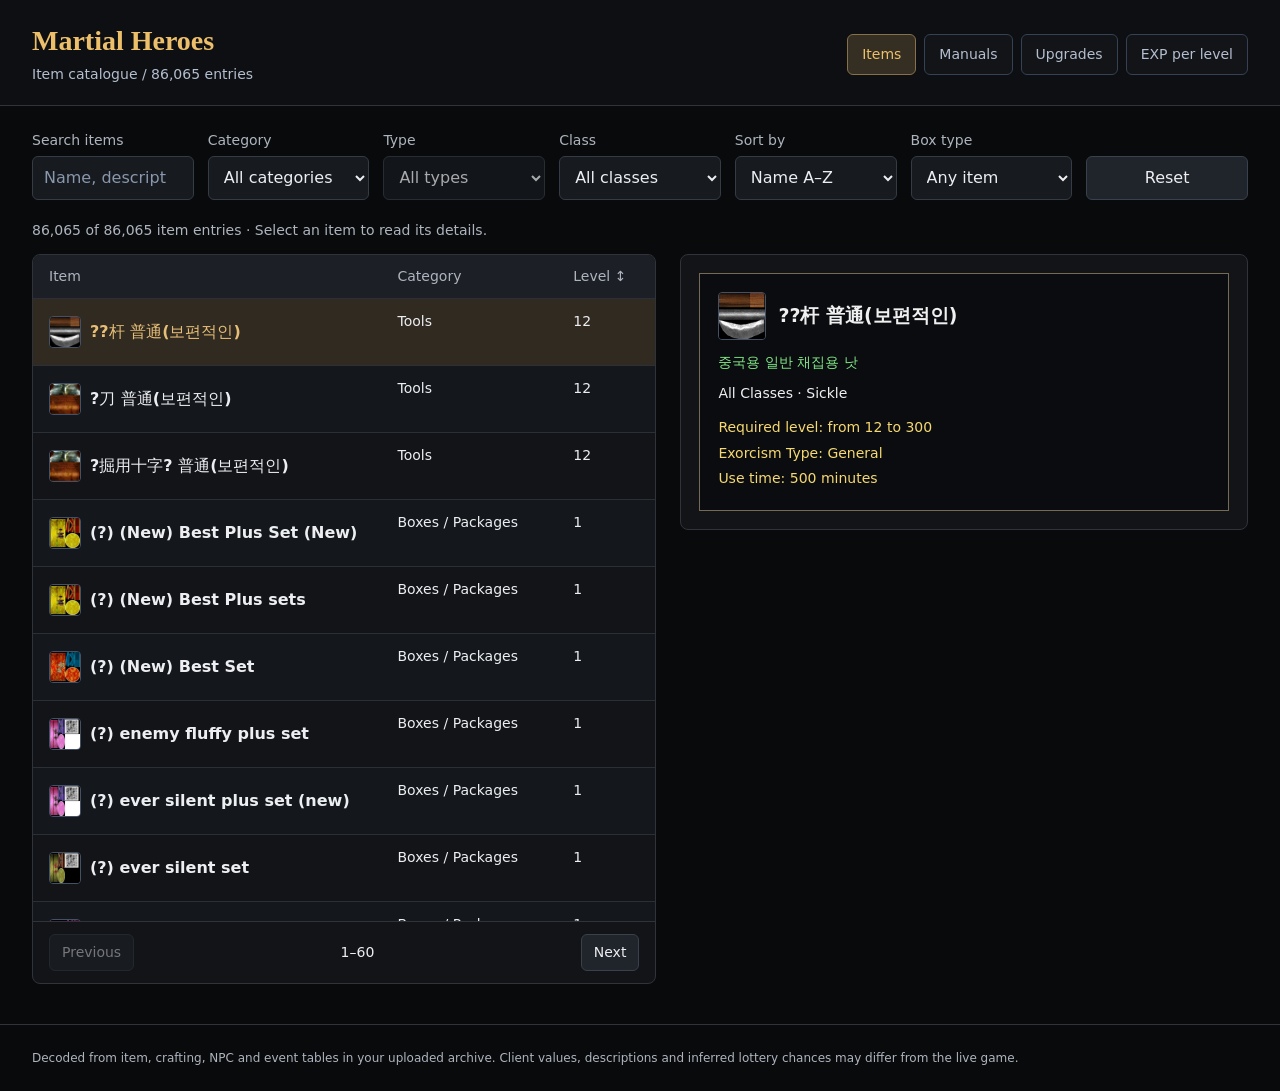
==== index.html @ 453c3516 "Add files via upload" ====
<!doctype html>
<html lang="en">
<head>
<meta charset="utf-8"><meta name="viewport" content="width=device-width,initial-scale=1">
<meta name="description" content="Search Martial Heroes manuals, crafting recipes, ingredients, NPC stock, box contents and item stats.">
<title>Martial Heroes — Item Catalogue</title>
<style>
:root{color-scheme:dark;--bg:#11151c;--panel:#191f29;--line:#354155;--ink:#ecf0f5;--muted:#b3bece;--gold:#edbf6a;--blue:#9ec8ff}*{box-sizing:border-box}.filters>div,.filters input,.filters select{min-width:0}body{margin:0;background:var(--bg);color:var(--ink);font:16px/1.5 system-ui,-apple-system,BlinkMacSystemFont,"Segoe UI",sans-serif}button,input,select{font:inherit}button,select,summary{cursor:pointer}button{border:1px solid var(--line);background:#202938;color:var(--ink);border-radius:6px;padding:9px 14px}button:hover{border-color:var(--gold)}button:disabled{opacity:.45;cursor:default}a{color:var(--blue)}:focus-visible{outline:3px solid var(--gold);outline-offset:3px}header{padding:24px 32px 20px;display:flex;justify-content:space-between;align-items:center;gap:20px;border-bottom:1px solid var(--line)}h1{font:600 28px/1.2 Georgia,serif;margin:0;color:var(--gold)}header p{margin:6px 0 0;color:var(--muted);font-size:14px}.actions{display:flex;gap:12px;flex-wrap:wrap}.actions button{font-size:14px}main{padding:24px 32px;max-width:1800px;margin:auto}.filters{display:grid;grid-template-columns:minmax(220px,2fr) minmax(150px,1fr) minmax(140px,.8fr) minmax(150px,.8fr) auto;gap:14px;align-items:end}.filters label{font-size:14px;color:var(--muted);display:block}.filters input,.filters select{width:100%;margin-top:5px;min-height:44px;background:var(--panel);border:1px solid var(--line);border-radius:6px;color:var(--ink);padding:9px 11px}.filters input::placeholder{color:#8998ac}.filters button{min-height:44px}.status{color:var(--muted);font-size:14px;margin:20px 0 12px;min-height:22px}.workspace{display:grid;grid-template-columns:minmax(360px,1.1fr) minmax(360px,1fr);gap:24px;align-items:start}.results{border:1px solid var(--line);border-radius:8px;overflow:hidden;background:var(--panel)}.table-wrap{max-height:74vh;overflow:auto}table{border-collapse:collapse;width:100%;text-align:left}thead{background:#242f40;position:sticky;top:0;z-index:1}th{font-size:14px;color:var(--muted);font-weight:500;padding:11px 16px}td{border-top:1px solid #2b3545;padding:12px 16px;font-size:14px;vertical-align:top}td:first-child{width:56%}.name-btn{padding:0;border:0;background:none;text-align:left;border-radius:0;font-size:16px;line-height:1.35;font-weight:550;width:100%;color:var(--ink)}.name-btn:hover{color:var(--gold)}tr.chosen{background:#303344}tr.chosen .name-btn{color:var(--gold)}.id-small{font-size:12px;color:var(--muted);display:block;margin-top:4px;font-variant-numeric:tabular-nums}.pagination{display:flex;align-items:center;justify-content:space-between;gap:8px;padding:12px 16px;border-top:1px solid var(--line);font-size:14px}.pagination button{font-size:14px;padding:7px 12px}.detail{background:var(--panel);border:1px solid var(--line);border-top:3px solid var(--gold);border-radius:8px;padding:24px;min-width:0;position:sticky;top:16px;max-height:90vh;overflow:auto}.detail h2{font:600 27px/1.25 Georgia,serif;margin:7px 0 8px;overflow-wrap:anywhere}.eyebrow{font-size:14px;color:var(--gold)}.meta{color:var(--muted);font-size:14px;margin:0}.chips{display:flex;flex-wrap:wrap;gap:8px;margin-top:18px}.chip{padding:4px 9px;background:#263245;border-radius:4px;font-size:14px}.description{white-space:pre-wrap;margin:22px 0;font-size:16px;overflow-wrap:anywhere}.absent{color:var(--muted);font-style:italic}.section-title{font-size:16px;font-weight:600;margin:24px 0 9px}.stat-table{font-variant-numeric:tabular-nums}.stat-table thead{position:static;background:transparent}.stat-table td,.stat-table th{padding:8px 10px;font-size:14px}.stat-table td:first-child,.stat-table th:first-child{width:auto;padding-left:0}.stat-table td:not(:first-child),.stat-table th:not(:first-child){text-align:right}.stat-table td:not(:first-child){color:var(--gold);font-size:16px}.footnote{font-size:14px;color:var(--muted);margin:13px 0}.notice{border-left:3px solid var(--gold);background:#342e23;padding:11px 14px;font-size:14px;color:#f1d8af;margin:18px 0}.requirements{display:flex;gap:10px 18px;flex-wrap:wrap;color:var(--muted);font-size:14px}.requirements strong{color:var(--ink);font-weight:550}.raw-details{margin-top:22px;border-top:1px solid var(--line);padding-top:14px;font-size:14px}.raw-details summary{color:var(--blue)}.raw-details pre{white-space:pre-wrap;overflow-wrap:anywhere;background:var(--bg);padding:12px;border-radius:4px;font-size:12px}.raw-details dl{display:grid;grid-template-columns:1fr 1fr;gap:6px}.raw-details dt{color:var(--muted)}.raw-details dd{margin:0;text-align:right;overflow-wrap:anywhere}.empty{padding:30px 20px;color:var(--muted)}.help{margin:22px 0 0;padding:20px;background:var(--panel);border:1px solid var(--line);border-radius:8px}.help h2{font-size:20px;margin:0}.help p{max-width:90ch;font-size:14px;color:var(--muted)}[hidden]{display:none!important}footer{padding:24px 32px;color:var(--muted);font-size:12px;border-top:1px solid var(--line);margin-top:16px}.num{font-variant-numeric:tabular-nums}
@media(max-width:1000px){.filters{grid-template-columns:2fr 1fr 1fr}.search{grid-column:1/-1}.workspace{grid-template-columns:minmax(280px,1fr) minmax(300px,1fr);gap:16px}main{padding:20px}header{padding:20px}.detail{padding:18px}td,th{padding:10px}.category-col{display:none}}@media(max-width:700px){header{align-items:start;flex-direction:column;gap:14px}h1{font-size:26px}.filters{grid-template-columns:1fr 1fr;gap:10px}.filters>div:nth-child(4){grid-column:1}.filters>button{grid-column:2}.workspace{grid-template-columns:1fr}.table-wrap{max-height:42vh}.detail{position:static;max-height:none}.category-col{display:table-cell}main{padding:16px}footer{padding:20px}.actions{gap:8px}}
.filters{grid-template-columns:minmax(220px,2fr) repeat(4,minmax(125px,1fr)) auto}.reward-btn{background:none;border:0;padding:0;color:var(--blue);text-align:left;font-size:14px}.reward-btn:hover{text-decoration:underline}.box-heading{color:var(--gold)}.back-btn{font-size:14px;margin-bottom:16px}.loot-table td:first-child{width:70%}.loot-table td:last-child{white-space:nowrap}.loot-table .id-small{margin-top:2px}.loot-kind{font-size:14px;color:var(--muted);margin:0 0 12px}
@media(max-width:1100px){.filters{grid-template-columns:2fr 1fr 1fr}.search{grid-column:1/-1}}@media(max-width:700px){.filters{grid-template-columns:1fr 1fr}}
.catalogue-nav{display:flex;gap:12px;align-items:center;font-size:14px}.catalogue-nav a{text-decoration:none}.catalogue-nav a[aria-current]{color:var(--gold)}
.view-tabs{display:flex;gap:10px;margin-bottom:20px;flex-wrap:wrap}.view-tabs [aria-pressed="true"]{background:#403823;color:var(--gold);border-color:var(--gold)}.item-icon{display:inline-block;width:32px;height:32px;object-fit:contain;flex:0 0 32px;background:#11151c;border:1px solid #435066;border-radius:4px;vertical-align:middle}.item-icon.large{width:64px;height:64px;flex-basis:64px}.missing-icon{text-align:center;line-height:30px;color:var(--muted);font-size:18px}.missing-icon.large{line-height:62px}.linked-item{display:flex;gap:9px;align-items:center;margin:5px 0;min-width:0}.linked-item>button,.linked-item>span{overflow-wrap:anywhere}.linked-item .reward-btn{line-height:1.4}.item-title{display:flex;gap:15px;align-items:center}.item-title h2{margin:0}.source-entry{padding:7px 0;border-bottom:1px solid #303b4c;font-size:14px;overflow-wrap:anywhere}.source-entry strong{font-weight:500}.more-links{margin:10px 0}.more-links>summary{font-size:14px;color:var(--blue);cursor:pointer}.recipe-card{border:1px solid var(--line);border-radius:6px;margin:12px 0;padding:12px}.recipe-card>summary{color:var(--gold);font-size:15px;cursor:pointer;overflow-wrap:anywhere}.recipe-card h4{font-size:14px;font-weight:600;margin:14px 0 8px}.recipe-columns{display:grid;grid-template-columns:1fr 1fr;gap:16px}.manual-view{grid-template-columns:minmax(670px,1.8fr) minmax(340px,1fr)}.manual-view th,.manual-view td{padding:10px;font-size:14px}.manual-view td:first-child{width:23%}.manual-view td:nth-child(2){width:23%}.manual-view td:nth-child(3){width:29%}.manual-view td:nth-child(4){width:25%}.manual-view .name-btn{font-size:15px}.manual-view .item-icon{width:28px;height:28px;flex-basis:28px}.manual-view .linked-item{gap:7px}.manual-view .table-wrap{max-height:74vh}.manual-note{font-size:14px;color:var(--muted);margin:15px 0 0}.detail .loot-table .linked-item{text-align:left}.recipe-card .notice{font-size:14px;margin:12px 0}
@media(max-width:1200px){.manual-view{grid-template-columns:1fr}.manual-view .detail{position:static;max-height:none}.manual-view .table-wrap{max-height:56vh}.manual-view table{min-width:740px}}@media(max-width:700px){.recipe-columns{grid-template-columns:1fr}.manual-view .table-wrap{max-height:46vh}.item-title{align-items:flex-start}.manual-view table{min-width:720px}.view-tabs button{flex:1}.item-title h2{font-size:24px}}

.catalogue-nav{display:flex;flex-wrap:wrap;gap:8px}.catalogue-nav a{padding:9px 14px;border:1px solid #354155;border-radius:6px;text-decoration:none;color:#b3bece}.catalogue-nav a:hover,.catalogue-nav a[aria-current=page]{background:#342e23;color:#edbf6a;border-color:#887149}
.filters{grid-template-columns:minmax(220px,2fr) repeat(5,minmax(110px,1fr)) auto}
.game-tooltip{background:linear-gradient(#10161d,#070b10);border:1px solid #887149;box-shadow:inset 0 0 0 2px #24201a;padding:20px}.game-tooltip .item-title{border-bottom:1px solid #514631;padding-bottom:14px}.game-tooltip h2{color:#edbf6a;font-size:24px}.game-tooltip .item-type{color:#dfd9c8;font-size:14px}.requirement{color:#9bc5ff;font-size:14px}.game-stat{display:flex;justify-content:space-between;gap:14px;color:#8ee49c;padding:4px 0;font-size:15px}.game-stat strong{font-weight:500;white-space:nowrap}.game-stat.bonus{color:#9bc5ff}.game-description{white-space:pre-wrap;color:#e2dac6;padding-top:16px;border-top:1px solid #514631}.game-tooltip .footnote{font-size:12px}.detail{border-top:1px solid var(--line);padding:18px}.raw-details{margin-bottom:24px}
@media(max-width:1200px){.filters{grid-template-columns:repeat(3,minmax(0,1fr))}.filters .search{grid-column:1/-1}}@media(max-width:700px){.filters{grid-template-columns:repeat(2,minmax(0,1fr))}.game-tooltip{padding:14px}.game-stat{font-size:13px}.game-tooltip h2{font-size:21px}.catalogue-nav{gap:6px}.catalogue-nav a{padding:7px 9px}}
</style><link rel="stylesheet" href="common.css"><script src="common.js"></script><link rel="stylesheet" href="dark.css"></head>
<body>
<header class="site-header"><div><h1>Martial Heroes</h1><p>Item catalogue / <span id="total">Loading items…</span></p></div><nav class="catalogue-nav" aria-label="Game catalogues"><a href="index.html" aria-current="page">Items</a><a href="index.html#view=manuals">Manuals</a><a href="upgrades.html">Upgrades</a><a href="exp.html">EXP per level</a></nav></header>
<main>

<div class="filters" role="search" aria-label="Find game items">
<div class="search"><label for="search" id="search-label">Search items</label><input id="search" type="search" placeholder="Name, description, or item ID" autocomplete="off" disabled></div>
<div id="category-wrap"><label for="category">Category</label><select id="category" disabled><option value="">All categories</option></select></div>
<div id="subtype-wrap"><label for="subtype">Type</label><select id="subtype" disabled><option value="">All types</option></select></div><div><label for="class-filter">Class</label><select id="class-filter" disabled><option value="">All classes</option><option value="0">Warrior</option><option value="1">Assassin</option><option value="2">Mage</option><option value="3">Monk</option></select></div>
<div><label for="sort">Sort by</label><select id="sort" disabled><option value="name">Name A–Z</option><option value="level">Level: ascending</option><option value="level-desc">Level: descending</option></select></div><div id="box-wrap"><label for="box-type">Box type</label><select id="box-type" disabled><option value="">Any item</option><option value="lottery">Lottery boxes</option><option value="package">Fixed packages</option><option value="missing">Missing reward table</option></select></div><div id="source-wrap" hidden><label for="source-filter">Manual source</label><select id="source-filter" disabled><option value="">All sources</option><option value="npc">NPC listings</option><option value="container">Boxes / event pools</option><option value="crafting">Crafting entries</option><option value="cash_shop">Cash shop</option><option value="unknown">Source not found</option></select></div><div id="set-level-wrap" hidden><label for="set-level">Set</label><select id="set-level"></select></div><button id="reset" disabled>Reset</button></div><p id="manual-note" class="manual-note" hidden>Select a manual to see its crafting recipes, products and required materials on the right.</p>

<p class="status" id="status" role="status" aria-live="polite">Reading the embedded catalogue…</p>
<div class="workspace"><section class="results" aria-label="Matching items"><div class="table-wrap"><table><thead id="table-head"><tr><th scope="col">Item</th><th scope="col" class="category-col">Category</th><th scope="col">Level</th></tr></thead><tbody id="rows"></tbody></table><div id="empty" class="empty" hidden>No items match. Try fewer words or reset the filters.</div></div><nav class="pagination" aria-label="Result pages"><button id="previous" disabled>Previous</button><span id="page-label"></span><button id="next" disabled>Next</button></nav></section>
<article class="detail" id="detail" aria-label="Selected item"><h2>Loading item data</h2><p class="footnote">The complete catalogue is embedded in this file.</p></article></div></main>
<footer>Decoded from item, crafting, NPC and event tables in your uploaded archive. Client values, descriptions and inferred lottery chances may differ from the live game.</footer>
<script type="application/octet-stream" id="item-data">H4sIAAAAAAACA8y9a4+cV3a291eIAQIkiJDs4zr429iO7bczkzjudvxhYAgtsiURQ3YrPMyM88L/Pfspkq169noWR1bVvbMsjNzd7EPVVVXrqtLV3Ou//+bl05uPbx/f/+Zv/vCb169+881vHu/fPoz/9+rh/ct3r3/68Prpcbz38v7Dww9P7/5jvPn29ePrtx/ffvvm4U8Pb7b37/+ye//lm/v37799e//+j+Oddw//z8fX7x7ePjx+eD/e/end65fbN//h3f2r7f+//3B/+vi7h/cfnsa/tg/99PDy9f2bb98+vTq9//D99w8vT5/0/unju5cP3z59//37hw+nL3r59O7Vt9/9x4fTJ353//7h29M1+PDwlw8f331+5939n7/9+PjHx6c/P26fdf/hw/3LP3777v7xh4fT9Xr/47fvf3z6aX+Nx5//efvZfxqXe/s2//5M4PX4WX/z33+TfvM3v/nXx4/vH7Yfkcc7ty9fv3394f7deLeMd3/7l+271/HW7+4fT1e5jbf//v6HHx62T+njnb97c/oZNN7826ftLR5v/eObpz9tny3j7X+438jr9s3/PK7o9oO2H/svT6c3tx/6bz8+nJDn7Uf+87gZ357A5O3n3oyr+em97Sf/8/2nGyBvP/m3794+bZcibz/77+5/2n5g3n767Y9PJ5R5+/H/dL99ddl+5P/x8PKPb+5PV6NsP/dfXj/+sL29/di/fTf+4M3pJ5Xt597df/f5ve2S/+7hw4fTNa6nH/z27cfH15/vUm27XL8fVN+Nm3t7f/uMf3saN/vji/efr3DbLuF/e/Pm4/vxNS+++/jm07du24X9159O96IXb8++xXa5//Z0I7Ttp//+9ZvtTti36/D7f3rx09PrTxR6PuF9+/Dip/vtx/Ttivz+6fH9+E4v3n4cd8pPF7FvV+ifHz68+F9ffPf6dIH66WZ8vZHo2+X91zcfXm8XYPdV24W+G0x+enr34cWH159vh366fT++HT/zp093AjndiU53zXEtHj+erkPfLvi/PLx68XJc2tNtnrZL+6/vN64vXn94ePvpg9tFvv3j6zdvXnz39PTHTx+r5z943Jmf3rz59Afbpf7ftjvz2TfYLv7th4f7z1+7Xeibj48D0uerMT7Gzz9jPDY/3ZlS2i71//VxPGDPvtd2mf/h3dMPp/dO99Lff7k+4/3t8t+NR9z775/evT3/Aaf77d39w+5j9XTbvNw+8OLlj9vj9N2nP2gnMH96/af7Ny/u33588/kCne7Sf/fjx5efrsjpTv2/3797e//p3e06/P4/tlv29dPH97ufJKdv+PL+M6V8eqjd/+nhxZunl/fPn/bpEbDdWc4vTfl0F3o5ffR0q3x8fHX/+Wvr/qc/7G+DcnpojjvI/V8eXvy3Tx863SzjQ28ePr2/XZ1/eP3+x/GQe/Hu00M/FT7/us9fKJ8wPL56OqdzehT+7Zh6bx6+f/3w5tXP98ecat5fug+f7zqf/nC7Kv/4NL7i/Zgkv/nPz4P94SSKf7t/N75ku86/ff9+fPR0T/39/WmkjsfRH7eB+Wm2/80f/jDeevfw+MOHH8cf3j6/WZp8U3r55jfbxd8m8dO7d0/fPb0bD6Zt3v5hjOO/bBfsw+acv//57UJp/K/5X/enMYbffPqy//v5zcJl/I/8rxqT4eHNm9c/PHya1v9t926RNv4n/lff//D684/87Ze3itI3NSX/a37cnPNP//ybb2ou438/X7Y3Dz/cv/yPMRF++mmbs9vnvt0+9/fb5xb5ptbytc8d3Iei70+wP79V2/gJbTD7p09f9frx+4d3775c9k9GfP/x5cuH99t0/O3pAy8+f+DFdom3bzF+8HZzfT8+4384vr2+f3gcCv75G/39p4/M32ncgHW7Ad3vNCw87qXjOcD20DrdHH/3+SMvxl3p9R8fvnyncaPW7Ub969/p1f3bT/fO5+/05SN13Lb1y237SftHN8DnJz3P3+f3nz7w87cZN3c7u7mPvsfnJ0o/f49PH3j+Hi3JNy1/9cYdT342pOMP/8/TW6//tA3PP2/jp5U0/te+9tWfb6Lnm+b8q8edqlX/TvjvZ0/Stsf0jz99+/n90734xed3xnyq6QTz09327JN+v/ukTxf07P569pmf77fnn97SdufdLsX78SznfjwRHU/Ctjn67cunj48ffvM3Qon6/jnc5z/pchozn589fnq2+DeNM1Mhef74+x/vy0ncr77nl5LqS2Jqr77jV7npQ32l9y+/E/n+Zarf60t9yN9V7f1V6g/t/rvvq37X+sv23fctvcrj8o/nOP/Px+3p5/vny/X8PPPbT89atz8ZP/zN68c/Prz69Afbtdk+XJ6f2b5//f9+erbZtyc20qjX7WnHuJS59Lw90Rj+yKcP8pjW8p/bj341vvbV+J6fnjf//OPy6Z51/uz65z+rUr882f2wPc3YPp3q88f26KRpHg/h/Z8943v5Svn7IbZXnPurMdnu23fjTX1Jqbz8Pn/f7zl/96qz9FctS6bvXj6IfnevQi+/U+XxLb584y+vOL5wyZzTM7DPT8w//wmlur0s2TT0w7fT1Ug8vuhpexL6H99+9/SXL1/Ty/j496//Mr7XT2PYjYff83dL20QZn/rw/ts/v/7w49PHD98+/OWnN69fvt5o/vn+RGzcpF9ur+0G/s/nd//whzKe8PTe87iDb09tbl+/+B9/9z+9+MePmyLvftw+cHqh8OLp+xe/exiCeTXuzS/GZ77fnjPkb/KY05s38jd/yLV9M97Iefyb279/M55onf5vvPuH7RPS1/75XwqNfyX7v/FPGQ/R7d96em97O/379i1P//+//+c3f/j38WbfBD2uS96eGY3ZdHor5W/G3XF73lbTdg/cnm3l/J/ftPGdx1f99Su4/aAvhPpM6H/OFzMqXxjl7QqVv8aIfUa5nf7dT+8NPR9A2hDhMZHBVC7G1L5gKttVqn8Nk/iYSj79+xPp0o4w5TTkiOfEhlO9mJN84VS369T+Gif9Cic+/fv0YBv6O+RE44LgOYnh1C4fTfQFVNuuVP8roKrP6fSNS/30HVo64lSylgWc1HDqF3Oqz/Opb1eK/hqn7INqn/79SQPtcIgXbvg5TrPp7t9e2XSnAQwzXd1e2eEh9RnS1WV3ur442Y0nibSAExlO17bdaQDjbNe2V5R4Tmw4Xdt2p7mCs13TWhZwEsPp6rbb/ukw2w1EK4a4Gk5Xt932D+FsN15i4gc5G9s9Amz35Z98ddtRZ1oAabbdI8R2X/4p17cd59IWcCLDCWG7L//U69uOicsCTmw4XW67/LPmvvzTrq85KSUtACQGEERzX/7pV9ecMK2Y3mo4QTT35R+6vuZ0a0VoUDJr7gmluQx5UadCbQGkPkOCaa5gXtTltGUBPCgyoFCeq7j/[base64]/mY30wja9wt5fQ08LMM3SC9z0HOnVho+fzEZ6gZueI72q+PjJbKQXuOk50msdHz+ZjfQCNz1Hej3xilGuBlTcpudIrxO+frLM0ovb9BzpjdcWsgBTnzHFbXqO9E6/ZIIHRQZU2KbnSI8LPn6yzNKL3PQc6Y0rURaAEgMqbNNzpCeVVoxyNaDiNj1HeqL4+im7pncTuunV4zuUNnz6lF3Tuwne9Nrh/WkTR1sAigyosE2v92NQHR8/[base64]/BSZpRe56R1LryfFx0+RWXqRm96x9HruecUoVwMqbtM7ll4vacG5t9vvX51I/fYvD9O6vO0jh19dZkjcPlNKa1fl9ULn2bP8AkT1DJF7Bc/xdIPn2Xa/[base64]/Lyn53//[base64]/[base64]/[base64]/[base64]/h1eCU2FAK2uIcxfUi6GIpbBQXtsV5iht3JfzsVkMpaovzFFcVnSxFZsVFbXGe4lpH90qRWXFxW5ynuPEirsEpkaEUtMV5iuuELpYis+LitjhPcZTRxVJkVlzcFucpjrjgZ7caSlFbnKc4LthkWaj3/Flxf3//w7Qlbnzkh4d3x9+gPWMaw2fbolc/PaLGZVu8Jq6z/BwsxyT7DGl765fs0fvalTyn1A2lZ8v9ek5rNsVtR/[base64]/Tugge941/J4JppwShXCyps0HMOdebK8PRJZKQXNuh50msF3j2JjPQCFz1Pek3g6ZPISC9w0fOk1ys8fRIZ6QUuep70usLTJ5GRXuSi50iPWl8wytWCClv0POlxgrdPYiu9qEXPkx53ePgkttKLm/[base64]/MVnpRm17xMDE8fTJb6cVteo70NBd4/GS20ovb9BzpaRZ4/GS20ovb9Bzp6Zj4ggclFlTUpudIT4voglGuFlTYpudJrzZ4/WQx0gvb9DzpVYWnTxYjvcBNz5Ne6/D4yWKkF7jpedLrCR4/WYz0Ajc9T3qd4PGTxUgvcNPzpDderi4Y5WpBhW16nvSI4fVT9k3vJnLTc06VVi7w9Cn7pncTu+k5B0srCzx+yr7p3cRues7Z0ioVHj9l3/[base64]/ha304jY9T3qU2oJRrhZU2KbnSY86vH6KGOmFbXqe9DjD06eIkV7gpudJjwkeP0WM9AI3PU96UuDxU8RIL3DT86QnDI+fIkZ6gZueJz2tdcEoVwsqbNPzpKeCP/d2O47xRGo8LZiW6P3j/cfHD28ePhx/iz6RSidWR6tisVv0Bo12nj7LL8BUzjB9/Vqeg+oG1LP2fj0qUNY7PnN6INHz/[base64]/[base64]/Q0SLSgorIYDUZug54GOS/oqCxGg5HboKdBpgUdlcVoMHIb9DQ45khbwUosq7Bt0NOgsC6Z7GpZxW2Dnga1Lgipsm+DN6HboHOKdlNZUFFl3wZvgrdB5yDt8Tx0QUeVfRu8Cd4GnbO0e9IFHVX2bfAmeBt0jtPuuS/[base64]/Q0KNSXTHa1rOK2QU+DWhaEVBGjwbht0NOg8oKKKmI0GLkNOhqkVBd0VBGjwcht0NEgJVnQUUWMBiO3QUeDlOuCjipiNBi5DToapKxtyWRXyypuG3Q0SKWtONi3188a/NunP0+7BrePHH41HVIa16QtXjNINZ330/oLGLV0Bsm9hud8uuHzLL9fR2jNWkGq/byYYtiQZVMuYbN2myC1fB5KMYjYIqqXIFq7RJAanfdRDCKxiNpFj7CluwOpl/MsikGkFlG/BNHilYHUWcCDmozInuveFUQG3hRIVIug+XTD5zKRrV0QSCRMaERkEV3RZ+i9gMStNDQitoiu6DP0OkBi5YJGJBbRNX0G3gK4/VYJfFarRXRNn6GX/5EmAs9rtj57vK7PgDv/SCkTmo/x2eO1fYZc9ccpU0MjIovoyj5DbvjjxLmgEbFFdGWfIRf7DUCU0IjEIrq2z4D7/DhLgs9qtYiu7TPkGj/[base64]/xGAh/WahGFbGjszOtewJ1RyAgtZEPzhNYZHBmFjNCCNjRPaFTBmVHICC1oQ/OENiZRQiNiiyhiQ/[base64]/OE1nqHD2u1iEI2NE9oPUM7Y+be85ddoG+epiVo4yN/ejj+en5m9PmuknP+vC9u7R60gYh+zox5e7J9QrS95SHK57vi/Ot4zqgbRj9vAf21lJbsQquZ8s+VEcaHLJ9yIZ+l+9AGJv65NMIwscVUL8S0dCdazVx+ro0wTGIxtUsfbSv3og1M8nNxhGFSi6lfiGntbrSax5MY9PAmI7jnpnYdwWH3ow1GWgnOqBtGFwtu6Y60uv22UYNjIovpup4D70nbHt+1wDGxxXRdz4F3pQ1MXRIck1hMV/Ycdl9aLTkX/PxWi+nKngPvTBuciNEznK3nHq/uOdzetDoGV2lwRsZzjwDPAXenDUzMBY6JLKbrew64P62WWkuCY2KL6fqeA+5QG5iEBI5JLCaA53B71GppLePnt1pMAM8Bd6nV7Tfa0TNcjOeeMJ7D7FOrZbxyL3BG3TACeQ60U60WSpTgmMhiwniuol7PESWBY2KLCeO5hno9N575ERyTWEwgz3XQ6znmhJ/[base64]/obgM3uuJBUnTI5H2juw3d6I4PVq6tdHTK5H2juw3d6JzDlVtN6JTJ+0Z3G7rROQcst9rRKZP3je42dKNzDlluLTf8AFeLKWqjcw5abo3QLZPJiC5qo/[base64]/ABXiylqo/NE1zq6Zcq+0d0EbnTOoc29Z3TIlH2juwnd6JyDm8c9CZ0yZd/[base64]/fADXC2mqI3OEx0z/ITZbQ/5idM/3D9OS+i2jxx+tewZcXuGlBavoCMp5xWz/AJC5YyQew3P+XTD59lxv5LQmvVzJHIeLyFsyLIpF7FZu3qOtJ6HSwgitojqRYjWrp0j1fNoCUEkFlG77BG2dOUcp3YeLCGI1CLqFyFavG6Okyp2UJMR2XODu4bIwKvmOPfWwHy64XOhyNaumeNBsIARkUV0TZ+hV8xxoZbAiNgiuqbP0OvluGYRMCKxiK7qM/BqOR7/oGe1WkRX9Rl6rRy3Ith5zdZnj1f2GXClHDepBczH+Ozx6j5DrpPjXiWBEZFFdG2fIVfJcdciYERsEV3bZ8g1ckyNCYxILKKr+wy4Qo45FfSsVovo6j5Dro/[base64]/[base64]/[base64]/[base64]/o8klz0LsLHfSOz00eoAhdPmkOenexg97xb2RUKgk/yvUIVNSg151pToxOn0QH0osa9DzpcUV3T6ID6cUtep70tr9DCgdFR6CCFj1PetLQ6ZPoQHpxi54nPVF0+iQ6kF7goudIT5viR7kegYpa9BzpjUceun0SH0kvaNHLHqaODp/ER9ILm/Qc6bWc0e2T+Eh6YZOeI72WCd0+iY+kFzbpOdJrpaDbJ/GR9OImPXVAseBHuR6Bipr0POnVio6fJAfSi5r0POlVQZdPkgPpxW16nvTGY0/[base64]/mQ6kF7fpOdLr41kUfpTrEaioTc+RXq8ZXT+Zj6QXtOl50quMTp/MR9IL2/Q86bWCjp/MR9IL2/Q86TVBx0/mI+mFbXqe9MbLMIGDkiNQQZueJ72uFT/K9QhU1KbnSW88O0BPczmQXtSm50mPEzp9shxIL27T86THHR0/[base64]/hQ6kF7fpedLrBR0/hQ6kF7fpedLrkvCjXI9ARW16nvSGkdDTnI+kF7TpedIjQadP4SPphW16nvS4oeOn8JH0wjY9T3qs6PgpfCS9sE3Pk550dPwUPpJe2KbnSU+T4Ee5HoGK2vQ86Smh66fIgfSiNj1HepwyOn2KHEgvbtNzpMeJ0fFT5EB6cZueIz3OBR0/RQ6kF7fpOdLjLOj4KXIgvbhNz5Eel8r4Ua5HoKI2PUd6XBRcP6X3/Fl6//[base64]/ElutRU1rnta2/1QLZiSWUdC05mitV0VPbLWMgqY1T2tdsf2RxGgtaFrztEYNGx9JjNbCtjVPa5yw/ZHEaC1sW/O0xh3bH0mM1sK2NU9rkrH9kcRoLW5bc7Q2rgR6YqtlFLSteVrTgg2QvG9rt3HbWvEIMbY+8r6t3UZua8enLfeUKrY/8r6t3UZua8cHLQ9Ggu2PvG9rt5Hb2vEZyz3lhu2PvG9rt5Hb2vHxyoOREnpiq2UUtK0dn6zcU+nYAMlktBa0rRWHUE3Y+shktBa2rXlaq4Ttj0xGa2Hbmqe1lrH9kcloLWxb87TWGNsfmYzWwrY1T2u9dPTEVssoaFvztNYFGyCZrdZitjVPa1Sx9ZHZai1qW/O0Rortj8xWa1Hbmqc1btj+yGy1FrWteVpjxfZHZqu1qG3N05r0hp7YahkFbWue1jRhAySL0VrQtuZpTQlbH1mM1sK2NUdrAwq2P7IYrYVta47WcmJsf2QxWgvb1hyt5Vyw/ZHFaC1sW3O0Nq5FRU9stYyCtjVHa7lUbICUfVu7idvWqnM3Koqtj7JvazeR21pz7kW1Yfuj7NvaTeS21h31t4Ttj7JvazeR2xo56m8d2x9l39ZuIrc1dtQ/IKAntlpGQdsaO0O7EzZAChmtBW1rntaoYOujkNFa2LbmaY0Y2x+FjNbCtjVPa1yx/VHIaC1sW/O0xoLtj0JGa2Hbmqc1aQk9sdUyCtrWPK2JYgOksNVazLbmaU07tj4KW61FbWuO1sZPw/ZHYau1qG3N0VpJhO2PwlZrUduao7UycAiYkVhGMduao7XxJFvRE1sto6BtzdHaeCxiA6SI0VrQtlY9QoytjyJGa2Hbmqe1WrH9UcRoLWxb87RWBdsfRYzWwrY1T2utYfujiNFa2Lbmaa2poCe2WkZB25qntd7BB7CO2+ETpH/7cdqx9m8/Pjy8cRjlc0bpDBG3tVvWeqF0Xh/LLyB0vojuK1fynFGfGT177ddTWrJobfCh8/YI4kOGT7mUz9Jda72M11IEx8QGU70U09J1a+Ma8HmBBGESg6ld/GhbuXFtXINyHiFBmNRg6pdiWrt0bXCSgh7eNAvuObJdSXDYvWvjZq4kcEZ9ZnS54JauXhuYNBMcExlMV/YcePtar6lRg2Nig+nKngMvYOt1PNMucExiMF3bc9gdbANTJ/z8VoPp2p4Dr2Ebr+FyQs9wNp57vL7ncJvYBiPqBGc0e+4R4TngMrZex123wTGRwQTwHHAf28DEvcAxscEE8BxwJVuvraYExyQGE8JzuK1sA5M0/PxWgwnhOeBitl57VfQMl9lzTyDPYXazDUbaGpxRnxmhPAdaz9YrNS1wTGQwgTxXUa/nOLUEx8QGE8hzDfV6jrsIHJMYTCjPddDrOckVP7/[base64]/[base64]//ObjtIVufOTt24cPDqhiQW0b+472q4L30LHQecqs/0VMX72a56C6AfVsu0tQrVlGx1rOUyYMEllI5XJIazfSsfJ5z4SxYsuqXs5q7Vo6SfU8asJYiWXVrvDgW7qbTpKcl00YK7Ws+uWsFi+oG+4r+KlORn/[base64]/[base64]//iKKmQ0GLoNOhosWfEdVchoMHQbdDS4/VKtLGDFllXcNuhosNSE76hCRoOh26CnwUplxWRXyypwG/[base64]/Ovr1/cvp5WDN6+fvv6w/27/df/6+uXP26f8fMqxjG7T3g+r2O023TzJbGLTv9m/1htqrmcFdScv1DKe0rljFI7o/TVa3lOqU+UngV4AadfWAO/NszL6d/1K4dpD0JyVk5xhGgmVC4m9F9MgV+b5HqaTukrJ2lTLfUsm+JA8QyqXgzqv9YBvzbF++nf9JVTtAcnPUumOE4yc2qXP+T+iw3wayP89ND79MtVzhnatB0pIAtI6UyqX0zqv1oAy1dInV7JfDpKwDlAm2pLFT/GaZLdc/+7luz+av67UHatS1tAqU+UriC7/2L6u9R5PdeyABTNoK7tvL/a/S51XidJC0DxDOrazvtr0e9S51EpsoCTzJyu7ry/[base64]/Si5v0HOn1Qvj0STxLL3TSO5ZeryWvGOU6k4qb9DzpVcbHT5JJenGTnie9VvHlk2SSXuSm50mvCT5+kkzSi9z0POn1ho+fJJP0Ajc9T3pd8e2TZJJe7KbnSG97BbOAlM6k4jY9T3qc8PWTz5vebeimVzxMhE+ffN70boM3Pefk6i4ZHz/5vOndBm96zrHVXQgfP/m86d3GbnrOkdVdC7598nnTu43e9JwDq7uyrhjlOpOK2/Sc06opVXz9ZJqkF7fpFQ+T4NMn0yS9yE3Pkd62BYQWgKIZVNim50iPsuLjJ9MkvcBNz5EelY5vn0yT9EI3PUd6VJOsGOU6k4rb9DzpVcLXT+ZZemGbnie9lvHpk3mWXuCm50mvMT5+Ms/SC9z0POn1go+fzLP04jY9T3pd8O2TeZZe5KbnSW/[base64]/QiNz1HepIZHz9FJukFbnqO9KQUfPsUmaQXuuk50pMiacUo15lU3KbnSa/WBefe9v5Jer/9y8O0RW/[base64]/[base64]/[base64]/24Ifrd/[base64]/[base64]/AzenLzLLegxc2TGxV0lCSe5RY2uXlyI0Z3SeJZbmGTmyc3ruguSTzLLWpy8+Q27kcNzkhmRmGTmyM3aRU/[base64]/qQemRJPcojY3T26U0VmSaZJb3ObmyW1cgwKHRDOkoM3Nk9u2/[base64]/Q/TFrfxkR8e3h1/[base64]/6baa8FzIsMJZDvQCrhNGZLwnNhwAtkOswVu/CwqgsckBhPKdqBFcJJy5gVDXA0olO1Au+AGKC7oQU67YHcXOdgdn7ssqRQueEp9pnRt3YE3wg1OAi+btAt3d7HD3fHpy5JqhQdO2oW7u9Dh7vgA5oFJ4X2TduHuLnq402NQrdGCKa4GVNhw151B3hO8cBLNugsb7jzd9Q7Pm0Sz7gKXO093lOGFk2jWXeBy5+luDA/[base64]/[base64]/wwilsdBe33Xm66wxvnMJGd3Hbnac7KvDGKWx0F7bdebojhidOYaO7wO3O0x3XtmCKqwEVtt15umOBR06RWXdh252nu3ENEp5SnymFbXee7kThjVNk1l3gdufpTju8cYrMuovb7hzdjRsFnjhFZt1FbneO7lqiumCKqwEVtt05ums54w+r7f2T7sbzgWnJ3T/ef3z88Obhw/F36BOodEJ1tMQVu+VuUOLzwll+AaVyRunr1/KcU585PQvvAlJLFt1JK+W8b+IYkWFULma0dNfdQCXniROHig2qejGqlevupNV6HjlxpMSQapc/8JZuvBus9Lx04lipYdUvZrV26d149dJowUCnWXzPFe9a4sPuvRuvwFKmFZz6zOkK4lu6+m6g6tRWoCKD6tr+A2+/G69Xcy4rULFBdW3/YRfgDVJEaQUpMaSu7j/wDrzx6r6kJTNdDaur+w+8Bm+w4r5grrPx3yPAf7hNeNKkpraC0+y/R4j/gMvwBirpZQUqMqgQ/gPuw5OmLaUVqNigQvgPtxJvkNImK0iJIQXxH3ArnvTUdMlMV8MK4j/gYjzpObUFc11m/z2h/IfZjTc4dS0rOPWZE8x/oPV4Q365pRWoyKBC+Q+1Ia9v8WQFKjaoUP4DLcnrtVRaQUoMKZj/[base64]/[base64]/opSKzAOM2QEeAmtOCWCoyCzByA3QEqLkvyKUiswAjN0BHgFryglwqMgswcAN0BKiFFtRSkVmAoRugI0CtpS0Z6mpYxW2AngArrziNd9uOs7H626c/T0sAt48cfjEdQhpXpC3e/6etnmfS+gsQtXTGyL2G53j6jOdZe78O0Jq1f9rkPIxi0JBBUy5Bs3bbn/Z23kMxhNgQqpcQWrrkT7ueV1AMIDGA2kWPrrW7/ZT6ef7EIFKDqF+CaPFKP+XE4BlNs8KeK94VFAbe5KdMpaHx9BnPZQpbu8BPJXNBEyJD6IomQ+/tU+GS0ITYELqiycDr+nS8RhM0IDGArmky9JY+HQ8z+JhWg+iaJgMv59OUKoFHNRuTPV7XZLidfAOP5oLGM5vs8domA67i05QbJTQhMoSubDLgBj5N4wYRNCE2hK5sMtzivQGod0IDEgPo2iYD7tvTVHOCj2k1iK5tMuCavYGIOnhUy2yyJ4DJMNv1NLWSEhpPn/[base64]/[base64]/[base64]/b9/2g29++bUfK1o/8z59e/3T9QvTLR0qt9ZdzbtfeKVuE/NeaWJf5fyb0+F+IUH0+5YZf4zOiuSP69T7nn4V0ya0yHzp+jYk0PBLwtDfxXHqvzIeVX4MijZIGSv1NSlfeLFuQ5q9NkQbJAqTx7mfapXfLfHj9tSzSMHnANN/EdO3tsoVJjD23ZVfbVzs7R23c+2U+S+uNjmjuiN5W26U3zBYltUKnJIHSuYYj3zHzWXszOiUNlM41HPeW2YJkKnRIFiCdbDjyPTOf6+/[base64]/dHjBlDXFgdbE0Y/dKkV1xWUMcUlzv7Fgpsisub4lDiuvO7pUiu+LyljikuDHYvVJkV1zaEocUNws7V4rsistc4oDi5lT+7PaAKWuJQ4qTyg6WokFxSUscUpwIu1aKBsWlTXFIcdrYwVI0KC5tikOK+76RkE1JA6WcKQ4pzjq7V4oGxSVOcUBx37/[base64]/dK06C4tC0OKa5PdrE0DYpL2+KQ4kZhF0vToLisLQ4pbgg7WJoGxeVtcUhx69XzZ7cHTFlbHFLcVHayNNsVl7XFIcVJY/dKs11xeVscUpwYu1ia7YrL2+KQ4rSzi6XZrri0LQ4pTp0dLM12xSVucUhxa2jwZ7cHTFlbHFKcF/pa2Dl/Vtx/+cvndiTu8SMvf7IdEen4YlQuPhG33gQ8x8r2OwC1J0DwFT7jmTueL7v9SUCXnId7/[base64]/rZ+LanNyHx2n32e7jPi6bcHIlEhI5KA6GyfEe++LQ7a2iAj0oDobJ/xjr49CKk2MiELhE73GfHi2wJhvbFntQdGp/uMeO7twciEO69t99k3hs8q6/[base64]/[base64]/[base64]/X99+5f/sV1B+/nHXv4D/JmSjqdbcRffQVuM1t/1NLD772DUnxj94EU+U5qR0pfX/jSni86hzabPoZFESF4Qam8Suvgo2uztOTeSQOkLUP1NUNeeRpvdnpsjiZO94DTe/ZS7+EDaHP25PZJI+QtS801SV59Jm8MLe4xLlN1XYTtHduxjaXOOYXRKM1J6W3YXn0yb013ooOQFqHOdRz+c9rgeOOig9AWoc53HPp82tXijc7IXnE52Hv2I2lQZ/EnuL0id7Dz6KbVp1djTXF847/N05zEPqk3TLnRK0XmfBOdRz6pNbzbooOQFqPOdRz2uNt16o4PSF6DOdx7zxJqUboXOyV5wIjiPemhN1psD/[base64]/FHuL0hlTXpQekPY8VMsSi9r0oPSm5VdPsWi9PI2PSi9qez4KRall7fpQelJY8dPsSi9tE0PSk+M3T7FovQyNz0kPe3CH+X+glTWpgelp86un7o1vXvipoe2NqsNdvrUrendUzc9tLtZvbDjp25N75666aENzuqTHT91a3r3zE0P7XG2UtntU7emd8/d9NA2Zysy+aPcX5DK2vTQTmerjV0/[base64]/FSL0kvb9KD03NntUy1KL3HTQ9LzMht/[base64]/SF9NI2PSg9b+z4afpCelmbHpSeG7t9mr6QXt6mB6S3eHTjj3J/QSpr0wPSWzycXT/NovSyNr2OMNXBTp9mUXp5mx6QXi2tsOOnWZRe3qYHpLdATXb8NIvSS9v0gPRq6ZXdPs2i9BI3PSi9Lsof5f6CVNamB6U3Grl+2uMoz3dS//3bfkLv8SMvf3ItX5DsO6QHovJ/5ILe47bwU/Yc9d8QDYxoPiGCr/EZ0NwBfcnuzyK65nje49jZU+zkwJEAp70H59q7eY8THU+dk8NIA6P+HqNLT+Y9dgA/FU4OIguIxpufY9dey/u+uq6QIXmANN+DdPGhvMd6jMKd1rLr7KvVnaIz8o28x/dzTiEDmjugd3V27Xm8x9eMl0FmJIHRqVZjX8Z7fJ3TbGRGGhidajXyUbzvxamQEVlAdK7V2PfwHo//gz2wPUA612rsU3gPrTl3aGuw2ufZViNewVv/6WOQAe1W+zzfaswDeOs/[base64]/igat5SxrUGtjcNujaNBa1rQGtTYLNz+KBq1lTWtQa3Ny86No0FrStAa1JpVbH0WD1vKmNaQ1EWNPbA+QkqY1qDVt3P4otmstaVqDWlPlxkexXWtp2xrUmnVufxTbtZa2rUGtmXH7o9iutaxtDWrNBzc/iu1aS9zWkNbclT2xPUBK2taQ1nqZ3ACph7Z2z9vWGiL0OPZMJjR3QknbGti2vBgJtz/qoa3dM7c1sGi59vXhZmRGGhilbGtgx/JCpNz8qIe2dk/d1sB65breQAp7YnuAlLStCRra3bgBUmXXWtK2BrU2Orc+quxaS9vWoNaGc/[base64]/miHtnbL3NbQwuMxO7c/[base64]/Gi2ay1vW4Nak2bsie0BUtK2BrUmRl7AOufPWvuHf9purP3DP/30098Ao/rMqDwh0nH1lbX1qfZcH9vvIPR8iO4Hr/KZ0dwYfXntz1O66NDaVH9ujyQ+svNp7/K5+NbaYxFxo2PSHVN/F9O159aml+cASaJkO6Xx9ifbxRfXps/nCkni5Dun+S6nq4+uyXol7OEtm+C+IttJgmPfXZMiMuiM5sbofcFdfHpNHms06Zhkx3Sy5+jX16SqFDom3TGd7Dn2ATZZGI1OyXZKZ3uOfoNtPcJN/vz2ndPZnqOfYZM+CnuG6+65z/M9x7zEJt1nozPaPPfJ8Bz1GJuMWQodk+yYCJ6j3mOTWYbRMemOieA55km29b7PhU7JdkoMz1GvsonUwZ/fvnNieI56mE1EnD3DbfPcN5LnWLfZRNsodEZzY8TyHO08m6ia0THJjonkOdqFNrHehY5Jd0wkz7GOtMkjBtEp2U6J5TnanTbx0fnz23dOLM/RTrWJu5FnuDyHuY/[base64]/gPvOKW2jQ6KzXtktU58b3T1zo2sQkrBDpj43unvuRod2Ltto7JSpz43unrvRobXLNpSdMvW50d1TNzq0edlmZ5dMfW509+SNDi1fXrJW/gD3nVPaRof2L5sMdstU2USXttFB0YmzQ6bKJrrEjQ6KTic7Zapsokvc6KDorLBTpsomuryNDorOhF0yVTbRZW50UHRehT/[base64]/fS+APcd05pGx3a4+zrHQF7hssmurSNDohu/ZZUdsg02USXuNEB0a1fTdgp02QTXeJGB0S3Xkdjp0yTTXR5Gx0Q3XoZyi6ZJpvoMjc6ILpWWq/8Ae47p7SNTtEMb8Zumaa76LI2Oii6Ptgh03QXXd5GB0XXnZ0yTXfR5W10UHRjslOm6S66tI0Oim4Wdsk03UWXuNFB0U0p/AHuO6e0jQ6KTiq7ZZptokvb6KDoRNgh02wTXeJGB0WnjZ0yzTbRJW50UHSq7JRptokub6ODorPOLplmm+gyNzoouvUy+APcd05pGx0UnQ/6htkpP4vuv/3tX7crdOtH/vmff/o7ANUiqMfFvlf3Vcl36BYmf06Z/Q9i+uHrfAY1d1BftnsH1TXH6Fot8zll0iBJgNTeh3TtRbpWa3numTRWGlj191ldepaufT9EcwEqC6jGCZ97196ma+u/z2mTBssDrPk+rIsP1C1Y2vhTXXb9faW70/RHvlLXam/aLgA1d1Bn6O/aU3WLlbVyASsJrE63IPteXVt4xC5gpYHV6RYkH61bqLzKBagsoDrfguzLda3OIVcMdg+wzrcg+3xde9xp5Q93DRb8ZFiQeMNu/T1TygWgdgt+cizIPGTXHocP7AJWElhRLMi8Zvd4xz7lAlYaWFEsSDxp1x57xMYFqCyg4liQedeuPfY9XDHYPcDiWJB53K5V74U/3G234DeaBSvrWdBt2AWg5g6KZ0HWmbv2+CIXuYCVBFY0C7Ju3bVHihgXsNLAimZB0sG79ngYbBegsoCKZ0HW1bv1iVrGFYPdAyyeBVmn7xasafThLocg+JE7CIIl0mvy1y4XkJo7qfM1yD6Ct/5v4ddTOYTBj+xhEKyTbmuo8SOqHMLgR/IwCHZKL1TKb6hyCIMf+cMg+EKPNnu7YrJ7gJU4DE403KfxK6rIrsHEYRBqUAY/[base64]/[base64]/[base64]/o5rsGkzdBqEGu/E7qsmuwcxtEGpwdH5GNdk1mLsNQg0Ob1dMdg+wErdBqME5+CHVNGgwbxuEGpTCr6imQYOZ2yDU4Pe9QXxWEljlbYNQg1r5HdU0aDBxG4QaXL/j5QJUFlAlboNQg9bKFZPdA6zEbRBq8Pv9UTYs2zWYuA1CDXrnV1SzXYOp2yDUoBu/o5rtGkzdBpEGpQx+RzXbNZi5DSINSnF+RjXbNZi7DSINSh1+xWT3ACtxG0QalFboIXXOuV7gf/zP3/6//3D/63Zk8P7Xf/7r3//yL8d/wPo7//Hbf3ycxlvDtP88vOt4MKjfp7DJ+lev84+UwR8N9vH9rz9/PEJM8ymh1vpvmOoRU3/CNJ4w/ehVPlOaO6UvBf5pTq3/oSr4g6Hef/7rz6gr2FErvT4VVBooCaDau6CG/JEk+KOJrt//aj/8givp8lRPaZw0cOrvcvL2h3Lgj6Z5//7Xn/8RHWxpl9Ge0ikNlAVQ4+0JZeMPxcAfjPL5819//tQb6P3U0KdySiPlgdR8l9T6XPhDJfAHn3zz+xPNz98lv1gAUrN3+jSX3XlfIfAk5/[base64]/RpbrvzvpGcV0nPefr4Pkk+pblTYjmvsZ7zdP1ygw9KAiiS8zrpOU/[base64]/Sg9Gahx0+xXXppkx6U3hR6+RTbpZe46UHpSaXHT7FdenmbHpSeKL19iu3SS9z0oPS00eOn2C69zE0PSk+tXDDKPZBK2/Sg9NZbTvY010PTu2dueg1Jz4yePvXQ9O65m15H0vNBj596aHr31E1vIOm509unHprePXfTQ9/K72XS46cemt49edMTID2vxS4Y5R5IpW162hEpoddPlV16aZsekp63Sk+fKrv0Ejc9JD1vSo+fKrv08jY9JD3vjd4+VXbpJW56UHrd6PFTZZde5qYHpTe6XjDKPZBK2/Sg9IbT66dqkF7WpgelNwc9faoG6eVtelB6UujxUzVIL23Tg9KTSW+fqkF6eZselJ5WevxUDdJL3PSg9L6fCaeT8kAqbdOD0rNGr59qu/TSNj0oPVN6+lTbpZe46UHpeafHT7VdenmbHpSeG719qu3SS9z0gPQe3/ZJj59qu/QyNz0gvfVv4fOCUe6BVNqmB6TXy0MeZFJ2aHq3zE1vFICpFXr6tEPTu+VuesMRqEmPn3ZoerfUTW8a4NQrvX3aoendcjc9cDV0IRB6/LRD07slb3oqgNRo44JR7oFU2qZn6I3UUHr9NNmll7bpQenNTk+fJrv0Ejc9KL1p9Phpsksvb9OD0pNBb58mu/QSNz0oPXF6/DTZpZe56UHp6WwXjHIPpNI2PSg9K/T6aRqkl7XpQemZ0NOnaZBe3qYHpeeVHj9Ng/TSNj0oPVd6+zQN0svb9JD0amn0+GkapJe46SHp1WL1glHugVTapoekV2un10+zXXppmx6SXq1OT59mu/QSNz0kvdoGPX6a7dLL2/SQ9B4JxvicNHDK2vSg9Pqkx0+zXXqZmx6U3qjlglHugVTapgelN4S/+HbaL9L7T//7p+2Y3uNHXv3ktkMy+YVSufiQXl//Is/Zs/0ORM/3BtErfMYzA54v2/0pQNde0FuE9Ll4MghJJNTeIXTp6bxepT2XTgYgjYD6O4CuvZm3CNlz42QQskhovDWFrj2W16v257rJQOQR0XwH0cVX8hYiH9RRLcFkX6XuBJORz+P19RFrxsUzA54zTca+i9erly5cQhIJnWgy8kG8BWja4ALSCOhEk7Ev4fX1MnrjErJI6EyTsU/gLURi5DHtEdGZJmPfvutt/crUUa3RZJ/[base64]/1yw0unxn4pGxlYCXy42vPqDVRj63snraVgV3IC5BQY6IeW9k9bytDS5BHr9SaqMdWdk/cytD249HFyXPaI6KUrQytPR6jUXOiSlBZylYGVTaU2hJVgsqStjKostmpNVElqCxnK4Mq+/[base64]/ZqDXRjq3slraVoR3Dcyo1Jtqxld3ytjK0XHhKp9ZEO7ayW+JWhrYKP7b/[base64]/+ynSr7r3/5/H9f/+z++qLb4nT5sTJZjxxPg7r/Dj7ziQ9+jc+E5k7oy2V/ktHF98rE+nNQ5ECSAKm9B+nak2Vi/pwUOYw0MOrvMbr4apn4eM6KHEgWII03J9LFh8v0Zz9wKXmgNN+jdPXtMi1zkCe37G77amenuI19vkxrcWETmjuhc91Gv2Cm6132YEOSAOlUt7GPmGmr3tiMNDA61W30O2badBQ2JAuQznUb/[base64]/fJUbG5IESCmbG5KbVyd3SbFdbmmbG5Kbt0EOk2K73PI2NyQ3X1zoY9sDpaTNDcqtT3KZ1ENzu+dtbmi3sY9KzpJ6aG73zM0NrTf2IeQwqYfmdk/c3NCGY5+N3CX10NzumZsbWnLs60UIG5IFSEmbG9pz7NILfWx7oJS0uaFVxy5GLpMqu9ySNjcoNx3kLKmyyy1tc4NyUyeHSZVdblmbG5SbDXKXVNnllra5Qbl5IYdJlV1ueZsblJtPp49tD5SSNjcgt/[base64]/0se2BUtLmBuXmRi2TTebUX+T2n//yj9sxt/Uj//jTv7z8+eOL0ho8j1t3P2f6B6qLr7mNVsavXbK1+gujx//6PdfufvAinyHNAOnLb38W07UH3RYn/zVO0jhJ5NTe5HTpTbfR6vw1T9IwacTU38R07Vm30Vr5NVHSOFnkNN6dTtdedlug5NdMSQPlEdR8E9TFx93GGmCTPcgl2O6rwp1jO/J9twVJy6BDmgHSybZjn3gbbbTZ6JwkcjrXduQrb4/VpaXQMWnEdK7t2Ife1gdTH0bnZJHTybZj33pboMz5Q9wjqJNtxz73NpqMwR7kGm33ebrtiBffFiT3RocUbPdJsB3z6NtoOkehc5LI6XzbEe++jWbFjI5JI6bzbcc8/bY4SRc6J4ucCLZjXn8bzavxh7hHUATbMQ/ALVDa2YPcgu2+cWxHugE3emlW6JBmgESyHesM3OJkzeicJHLi2I50CW70x3VKOiaNmDi2Yx2DW5y8DToni5xItmPdgxu9DeUPcY+gSLZjnYQbfU1y8iCXY7f7SNzt4BjvU4xOaQZKWcMdnOOPr5inc5LIKWe4g2N8CLtvyjHcfaQOd3CKz8YOnHIMdx+5wx2c4uuTgj/FPYLKGu7ANubRpbMLp0jQXdZwB3Unxs6bIkF3ecsd1J0OduEUCbpLW+6g7tTZgVMk6C5vuYO6s8kunCJBd4nLHdSdl8Gf4h5BZS13UHc+2YlTNOouablDultE2H1TNOoubbpDuhtF2IlTNOoua7pDuhu1sQunaNRd2nSHdDeqshOnaNRd3nSHdDda7/wp7hFU1nSHdDeasRunWNBd1nQHddcHO3CKBd3lbXdQd93ZjVMs6C5tu4O6G5OdOMWC7vK2O6i7WdiNUyzoLnG7g7qb0vhT3COorO0O6k4qO3Lqsd3dE7c7tMZ5iLILpx7b3T11u0ObnIc2duPUY7u7Z253aJnzUGMnTj22u3vqdof2OQ/r7Mapx3Z3z93u0ErnYV75U9wjqKztDm11Hj7YkVMl6C5ru0O6e/xiRqc0A6Ws7Q7pbpbJbpwqQXdp2x3S3ayVnThVgu7ytjuku/[base64]/FPYLK2u6g7ryzI6cd290tcbtD66CnG7tw2rHd3VK3O7QRWspgN047trtb5naHlkJLcXbitGO7u6Vud2gvtNTJbpx2bHe33O0OrYaWVoQ/xT2Cytru0HZoacKOnCZBd1nbHdKd9MounCZBd3nbHdRdV3bjNAm6S9vuoO5GYydOk6C7vO0O6m4Yu3GaBN0lbndQd7NP/hT3CCpru4O6m86OnKZRd0nbHdSdDHbhNI26S9vuoO7E2Y3TNOoua7uDutPJTpymUXdp2x3UnRV24zSNusvb7qDuTAZ/insElbXdQd15ZUdOs6C7rO0O6s6VXTjNgu7ytjukOy2N3TjNgu7Stjuku/UIzE6cZkF3edsd0p3Wzm6cZkF3idsd0p1Wb/wp7hFU1naHdKdt0LfVPr7M4zuo9X5gu3X3f//lXz///ref/v7ynzA3UOU7qle3XNnH7rSX58LZfgel9kTph6/ymdMMnL6E96dJXXzvTvt8zpw0VBJRtXdRXXvyTkd9Dp00UhpJ9XdJXXz1Toc8x04aKouoxtuT6uLDdzrbc/CksfLIar7L6urbd49v4uXPdQn++4p5J/mPff5Opdd2AacZOJ3tP/oFPBWTcgEqiahO9h/7CJ7qKHYBKY2kTvYf/Q6eqk+5AJVFVGf7j34KT22WK2a6R1Zn+49+DU+9TP5c1+i/z/P9xzyIpy6lXMAp+O+T4T/qTTwrddgFqCSiIviPeRbPirhcQEojKYL/qJfxrLYxLkBlERXDf9TjeFbVr5jpHlkx/Ee9j2etD/5ct+C/byT/sU7kWTOzCzjNwInlP9qVPOujywWoJKIi+Y91KM+627iAlEZSJP/RbuXZYzfEBagsomL5j3Yubz3+2RUz3SMrlv9oF/NsSqPPdTn2v4/M/Q9OdakqF4CaAVTaAAjHuii/lcoxAH6kDoBwqmvjp1I5BsCP3AEQDnU1fiuVYwD8SB4A4VC3LlcMdY+s0gZAtHZ6aZwfS0WCANMGQChAH/[base64]/XYAO+5GyBaWe1u/FyqxwZ4T90Awdbq9QE8+LVUjw3wnrsBgsXVC5Xzc6keG+A9eQMEu6tnWf8qVwx1j6zSNkCwvnqWVvi9VCUIMG0DBAJcoIQfS1WCABM3QCDAWXrl51KVIMC8DRAKsCu/lqoEASZugFCAo/FzqUoQYOYGCAU4rFwx1D2yStsAoQBn5/dS1SjArA0QCnA6P5aqRgHmbYBQgDL4uVQ1CjBtA4QC1MKvpapRgHkbIBSgTn4uVY0CTNwAoQCt+BVD3SOrtA0QCtCE30vVggDTNkAoQK/8WKoWBJi4AUIBuvJzqVoQYN4GiARYS+PXUrUgwMQNEAmwFuPnUrUgwMwNEAmw1m5XDHWPrNI2QCTAWp3fS+3YAG+ZGyDYe704DH4stWMDvOVugGD19ay98HOpHRvgLXUDBNuvF6nJr6V2bIC33A0QLMCedVR+LrVjA7wlb4CK3lcN0SuGukdWaRugoTdWs/[base64]/FhqFgSYuAEiAbZm/FxqFgSYtwFCAa6PqXIBKY2ksjZAKMDu/FxqFgSYuQFCAY7ZrxjqHlmlbYBQgOsB8IIbd/6LAP+vb/9ruwX4+JFXP1leQlovRC4+A7gQyXMm7b8D0ShPjNArfMYzA54v7f0ZQNde/5tN6nMfpRCSSKi9QejSo38LkD5XUQogjYD6G4CuvfU3m7bnGkohZJHQeGcKXXvibyGy5wpKQeQR0XwD0cWX/WazrtxRLcFkXzHvfZORD/rNx4NJIeOZAc+JJmPf8ZvNhxiZkERC55mMfL5vrn+HKmRAGgGdZzL21b5FaMogE7JI6ESTsY/1zV5rZY9pj4hONBn7Rt9CJMId1RpN9nmqyYin+WZfT6pGxhNM9nmyyZgX+RYhnUImJJHQuSYjHuKbvfcyyIA0AjrXZMz7e4uQzUYmZJHQySZjnt2bjz/[base64]/cmmgaVZazlUGVdZvsOe0RUcZWBlU2BjcnmgWVZWxlUGXDuS3RLKgsZyuDKpuTWxPNgspStjKoMincmGgWVJazlUGVfd9NxiVkkVDGVgZVpnWw57RHRBlbGVSZCjMnVn18Gekvd93+9m27VbZ+5H/+9PKn6xeiXz5S1r/RL1fdrj5X9rgS9DWqa6+/EHr8L0SoPl90g6/xGdEMiH490/nnIF18sky/H/slU5JIqb1H6dqzZer916zIgqQRUn8P0sWny9YT1K9tkUXJIqXx5lS6+HyZlfFrYGRh8ohpvofp6hNmVtzI41uC4b4S2imGY58xs8clMzaiGRCdazj6KTNrRYVNSSKlUw3HPmdmTdpgQ9II6VTD0U+aWa/a2JQsUjrXcPSzZo/jk/[base64]/N6aPbIyaO4Win0LzY4I5vOXa4j7wdDg1vr90bm9EMjJKGODS9vTo5V8oxxH0kDnFoeHsb5FopxxD3kTnEwdm9CAibkkVKSUMcnN19Gn12e8SUNMShDcY+KrlXigTFJQ1xUHFDyLFSJCgubYmDipuN3CtFguKyljiouO9/1kqGpBFSzhIHFSed3CtFguLyljioODGlz26PmJKWOKg4HeRgKRoVl7PEQcWpk2ulaFRc1hQHFWeTHCxFo+KSpjioOC/kXikaFZc1xUHFuZCDpWhUXNoUBxS3PnCr0Ge3R0xJUxxQ3MKk5GIpFhSXNMUBxUmpjZwrxYLi0rY4oLhFycjFUiwoLmuLA4qT0jo5WIoFxaVtcUBxi5KTi6VYUFzeFgcV18egz26PmJK2OKi47uRkqccWd8/[base64]/kYmnHFndL3eIUvV9yM/[base64]/+dxuxT1+5NVPtiMiky9G5eJLcQuQPcfK9jsAtSdA6BU+45kBz5fd/hSga6/ESa/[base64]/UpXEIWCTFMxrrothB5IY9pj4gYJmNdc5PRx2SOajl2so+snQwO6lFK4fKZgU/[base64]/+jIvKIKGUrgyqTTs2JplFlGVsZVNn6LChcPkFlOVsZVJkOak00jSpL2cqgytSpMdE0qixnK4MqW8/1g0vIIqGUrQyqzIuS57RHRClbGVSZCzUnmgWVpWxlSGVWKrUlmgWVJW1lSGVWlFoTzYLKcrYypDKrjRoTzYLKkrYypDKrRq2JZkFlWVsZUpmt51bynPaIKGUrQyqz5txdp9N/Udn9f337l/+xXSv7+cde/QP8GZLJ0023y++VWR/PObH/[base64]/Bep821GvonlTJQ9ye2G7bxTbsW6jee+tsCHNF5A4tqNdSPNuYmxO8ooTxXasO2k+RhU2Jn2FiWI72rU0Hy6DzcleceLYjnYzzees9CHur0BxbEe7nOZShDvIZe92H3m7HRzjIsXYlOYLSknDHZzjWsmBU/Zw95E43MExrkrum7KHu4/[base64]/[base64]/i/gpU0nYHljFrXTzJg1xe6C5pu0O6q72QC6fKC92lbXdQd32SG6fKC91lbXdQd6OSE6fKC92lbXdQd0PIjVPlhe7ytjuou9kGfYr7K1BJ2x3U3VRy5FR9pbuc7Q7qTjq5cKq+0l3Wdgd1J0ZunKqvdJe03UHd6SAnTtVXusva7qDu1MmNU/WV7tK2O6g7m40+xf0VqKTtDurOCzlyqr3QXdJ2B3XnQi6cai90l7bdId2tl0JunGovdJe13SHdtaLkxKn2Qndp2x3SXauN3DjVXugub7tDumvVKn2K+ytQSdsd0l1rnRw5bW93t7ztDqx/[base64]/64zsLmZK84JW13SHf9cV2LDcpfgUra7pDuemvkyGn2QndJ2x3SXW9KLpxmL3SXtt1B3fVObpxmL3SXtd1B3XUjJ06zF7pL2+6g7sYgN06zF7rL2+6g7oYLfYr7K1BJ2x3U3ZzcyGlz6i+6++/f9kt3jx959ZNr+WJk3xk9CJX/I4futEt5qpuj/huhgQnNJ0LoJT7zmYHPl+b+HKFrb9wtRPKUNimIJCJqbyG69Lyddq1PUZNCSCOh/hahay/bLUT6FDQpiCwiGu9NomuP2mm39hQzKYw8MppvMbr4nt1iZIU6ryX47CvNneEz8ik77d5n4/[base64]/7SNvP4LT2VoULaAZAOQMaHNeu1MYox4D2kTegoWk9S6cmRjkGtI/[base64]/b0NCG5PUIS62Memxo98QNDS1HlsWjcRFZRJSzoaG9yDKmkIe1R0Y5GxpaiSyzUjujShBazoYGhTaFGhlVgtCyNjQoNGnUzKgShJa0oUGhrd/[base64]/[base64]/RtYqIw8MsrZ0KDQrHLXpj6u+n5n9A//tJ1C+4d/+umnv71GVJ8RlSdCJlcfQ3s8hz9N6/[base64]/eLkYim2Ky5ti0OKq03JwVJsV1zeFgcV1zu5WIrtikvc4qDiuhl9dnvAlLXFQcWNQU6Wemhx98QtriHFDSf3Sj20uHvqFteR4h5n2NmUJFDK2eIGUtzjoiYbkgZISVvcRIp7nEZiU7JAKWuLE6S4x457NiYPmLK2OEWKeyws5WKSXXFZWxxU3GPvFJvR3BllbXFQcY/9AWxKEijlbHFQcY9v+GJD0gApaYuDint8dS6bkgVKWVscUlx7fCEFG5MHTFlbHFJce/[base64]/kYGm2Ky5vi4OKcyEXS7NdcYlbHFLcQmL02e0BU9YWhxQ3irL3wk7/RXH/7W//uh2LWz/yz//8099fc2qR0+Ou3qsDqORzcTZqey6W/Q9S+tHLfOY0A6cvz/15UtfejFuo7DlcslBJRNXeRnXp4Tgb628TPimNpPrbpK69HmePr4kbfFQWUY33J9W1J+Rs9PEcMlmsPLKab7O6+I6cjVEafa5L8N9XqTvLf+RjcovTFONzmoHT6f5jX5SzMWsVPiqJqM72H/ms3CIlMvikNJI623/s23I2pNXGR2UR1en+Yx+YW6xULpjpHlmd7j/2lTkb2gt9rmv03yfBf8RTc4uTTeFzCv77pPiPeW/OHt+aMfioJKJi+I94dG6R8tn4pDSSYviPeXnOhs9S+KgsoqL4j3l+zhapccFM98iK4j/mDbrFajp9rlvw3zeW/0iH6Gw904zB5zQDJ5r/WNfoFirxxkclERXLf6STdDbXh17hk9JIiuU/2l262dSMj8oiKpr/aMfpZu/9gpnukRXNf7QLdY/vEGbPdTn2v4/U/Q9O9TF644OaAVTeAAjH+nB6K5VjAPzIHQDhVJ+TnkrlGAA/kgdAONSl0FupHAPgR/YACIe6SLtgqHtklTcAorXQUys9looEAeYNgFCAqvRSKhIEmLkAQgFao8dSkSDAxAUQCtCM3kpFggAzF0AoQO/0WCoSBJi6AEIButcLhrpHVnkLIBKglEGvpaJRgGkLIBKgLCDGBxUEmDgBIgFKnfRaKhoFmDcBIgFKq/RYKhoFmDgBIgFKE3otFY0CzJwAkQClt3LBUPfIKm8ChALsSs+lYkGAeRMgFOBo9FYqFgSYuQFCAQ6j51KxIMDEDRAKcHZ6LRULAszcAKEAp9NzqVgQYOoGCAW4PgMvGOoeWeVtgFCAWui9VI8N8J66AaKt0/L9wh8d1Ayg8jZAtHparNJzqR4b4D13A0T7p2X9t/[base64]/vruGT0kgqbQOEAvRCz6VqQYCpGyAUoMu4YKh7ZJW3ASIBWqn0XmrHBnhL3QDRtmsrSo+ldmyAt+QNEK28fhwwHHxUElFlbYBo77U9DhjxSWkklbYBouXXtlgWPiqLqPI2QLQB+3H48YKh7pFV3gaI1mA/[base64]/up0CvP/1n//697/8y/Hn/z/fvn3+7a//+E9/X7C+WK3Z/R3RL5cT483b+k7aqt//2n60Ddu7PdXSWv+NVD2SGk+kxhOp33qlz7TmTutLgm/x+mMp8PcOd7Q5wMd4iqZUXhJ4tTN4/cEe+KMR//0t1pg/3B/gw5/SKRWYBmD9DGB/MAv+3jmP1gj4nE8FlQrMArBxygT7g3HwR9P+++fktB9uE3ApTyGVSswDsXkGsT+aCAcm9v1b45uMH+4UcJF2ydSX3ZFflfBER/5mKHzXkVpVrqE1d1oMR/5WLXzbkaptXMNLAi+CI38zGb7tSGvargGmARjBkb9ZDt92pFkr1wCzAIzhyN/[base64]/zkoArhyD5kT9Iwplv9ZKCK4cg+ZE/[base64]/[base64]/fPGySxquHZrkLX+TnOhd2BiXRFw7NMlb/[base64]/EUjdJKMnp1yxUnu0XSf6n//[base64]/Pa4+zSCh+URFAE81HPPM5RxfikNJIimI9633EOrcInZZEUw3zUw46PPw65YJx7RMUwH/[base64]/6fu7XbkuJI021fpB9DF/rWfy24UuoBAHaDREQNdNOaCqCYk4VAZQB2pqx//[base64]/qQ+qQW9yrKbNWXuPUh9UmdFLDnalGlbX1IfdKqexZlMepL2/qQ+qSRexNlMerL2/qQ+qQ39yjKYtSXuPVB9W1fTBV/UmxJZW19UH2ju1dRFqO+zK0Pqm/IDNhztajStj6ovjncs6jsW98pc+tDb7iWqe5NVPat75S69aFXWwtN9ygq+9Z3yt360DuthYt7FZV96zvlbn3oZdbC072Kyr71nZK3PvQW69uFAgF7rhZV2taHXl8tQu5ZVMioL23rg+rT5t5EhYz68rY+qL7bGbo/KLKgsrY+pD4t3b2KChn1JW59SH1axL2KChn1ZW59SH1aRw/Yc7Wo0rY+pD69NQdvVGzVl7X1IfVpm+5NVNiqL23rQ+rTXtyjqLBVX97WB9XXyb2KClv15W19UH2juldRYau+xK0Pqm9wC9hztajStj6ovtncs6iIUV/a1gfVN8W9iYoY9eVtfVB91N2jqIhRX+LWB9VH6l5FRYz6Erc+qD4e7lVUxKgvc+uD6tv0EbDnalGlbX1QfTL936E7+yf1/e3d4aq+v717+jv+Hfr9mw03XuGX9W2Px2sT7V/AaS6c3v6cK6l5JPXivm9gFXtf3zbqaxf1Y0WGVft2VqFX9t0U0tY26geLDaz+7bBCb+27/b14zaN+sMTAGg9YrNCL+zZata2J1I+WGlrz22nF3t13oyUjYOHp6MKX9vcwF/pe37eRal1bBKl5JPV4F/re4HdjpaNEsCLD6uEudL7Eb4PVh0gELDawHu5C53v8tr/XKJ0iYImB9XgXOl/ld6M1JWTd1dB6vAudb/[base64]/8LTrhZfcvRAN/PY3nhSBah5R5Q2GcN+bBMRV2gXDS/ZgCPe994C6SrtgeMkeDOG8dw2oq7QLhpf0wRDO+xgjZN7V0EocDO+/EvtGSwPyKtFRhomDIZThnAFtlegow8zFEMqQSkBdJTrKMHUxhDIkCsirREcZpi6GUIZcA/Iq0VGGuYshlCFzD5l3NbQSF0MoQ2kBfZXYyDBvMYQyFAmIq8RGhomTIZSh9oC8SmxkmDkZQhmqBvRVYiPDzMkQybCVEdBXiY0MUydDJMNWSwuZdzW0EidDJMNWZ0BgJTnKMHEyRDJsrQbUVZKjDDM3QyTD1iigr5IcZZi6GSIZbn/[base64]/[base64]/kiUC1TyiytsMkQxH6wF9Vegow9TNEMlwNA0IrEJHGaZuhlCGfQQEVqGjDHM3QyjDUUbIvKuhlbgZQhmOGVBYhY0M8zZDKMNZA/KqsJFh4mYIZTgpoK8KGxlmboZQhtQCAquwkWHmZghlSBwQWIWNDFM3QyhD7i1k3tXQStwMoQxZAgqryFGGiZshlKGMgLwqcpRh5mYIZSga0FdFjjJM3QyhDHUGBFaRowxTN0Mkw+1f+YDAKnKUYe5miGQ4C9WQeVdDK3EzRDKctboX1tbmrJ9k+Jd3PxwuM9x+5Yf3/4C/x3ihtS3T7c7Hj9+GcEMWe5vhjRW/9tXW6idWt//2Jbc+/sYHXWFNA+vFh9+CK/JCww1Xa6+N1RUXWVztAbiC7zScTV47qysvtrz6A3gFX2s4e39Nra68xPIaj1iv4JsNZ9fX3OoKTC2w+QBg0ZcbzjFmxOCTseNLRXycHb3vN5yzlBICaxpYDnb0vuJwzjkkBBdZXI+3o/sth5OKUggvtrweb0f3iw4n0RghvMTycrCj+12Hk6vGjL1aYA52dL/ucDKPiMFna8cnFzt63ng4pYmEwDJ2fHKyo+elh/P5nDMCF1lcPnZ0vfdwapcRwostLx87ul59OFV7C+EllpeTHV1vP6QyJGbs1QJzsqPrBYhUS4sYfDF2vPrZ0esOxO2ZjikE1jSwHO3odQ0itdpGCC6yuPzs6HYTIjXiFsKLLS8/O7pdhki9tRLCSywvRzu63YdInSlm7NUCc7Sj25WINHoNGHzad8dL8u4I934IjRBa09BKHB7h3M8R0WlpHx4v6cMjnPupEaGW9uHxkj48wrWnGRFqaR8eL/nDI1x7LjNm7dUCyxwe0du/iSmi1BIZPWYOj1CPUiMyLZHRY+ryCPUoHBFqiYwec5dHqEdtEaWWyOgxd3mEelSOKLVERo/[base64]/p2yN6fzgrRbRa3rfHc/[base64]/v2eErfHtFLyLW1iFYr+/Z4St8e0XvItUlEq5V9ezzlb4/oVeTaO8WsvVpgmdsjehu5do2ItUJGj5nbI9TjGBGlVsjoMXV7hHrc/[base64]/An+XeQBWnpHdu/vY+bLHWkZfS237AlptofWbn3TlNQ2vF0F+E7HQ+x43YrLWWldiZIm1RxCLvfKxljnWYuuKjC2y/ghksbc+bsh0jbauyMQiGw9ZstiLH2uhuYZbV2Zqmc1HMAu++7EWLhSz/2R8+RIjH+hL5+sfN15UJIjXNLw8fOl8A2Qt25MxBREjS8zBl96XQG7IuIwgZGyROfjS+x7IWrTNFoRMLDIPX3pfBbkxkxK1/WqZefjS+zbIuj1ejpj9Z+vLJx9fOl4IufESpSBexpdPXr50vBOy1jrGCCJGlpiTLz2vhdyQqbYgZGyROfnS82bIWtscJQiZWGRevvS8HLLWXiRq+9Uy8/Kl5/2QGzPqMfsvxpdXR186XRG5jX+VEcRrGl6evnS6JXIjxr0FESNLzNGXXhdFbn+im5QgZGyROfrS667IDZk0CUImFpmnL72ui6z1dl9kEDO1zDx9SW7Pl7dreCKY0b5fXrL3Szj/txebBwGbBljmgAnX//auyCBiZIllDphw/W9v4AlCxhZZ5oAJx//2U81ByMQiSx0w4fjfflQkiJlaZqkDJnjNeW2378ALYUZGmKkDJhLm7VX6JQjYNMAyF0wkzHY7+AkiRpZY5oKJhNluxgxCxhZZ5oKJhNnaiIm+REaY2QsmEmZrOqPGXy2z1AUTCrPPmOpLbIWZuWBCYW7/XkoQMCPM1AkTCnPMmOhLbIWZO2FCYc4aU32JrTBzJ0wozEkx1ZfYCjN5woTC3B5iosZfLbPUCRMKkzgm+5IYYaZOmFCY3GOaL4kRZu6GCYW5/QkbQcTIEsvcMKEwZcRkXxIjzOQNEwpTNCb7khhhZm+YUJg6W9T4q2WWumEiYW7/FDHdl/cN85y9YYL3o2/AKCb68r5hntM3TPCK9Nprjam+vG+Y5/wNE7wlfUPGMdmX9w3znL9hghel136b5SBkYpGlbpjgXekbM6lR46+WWeqGyUiY2/NSzP6TEWbqhgmF2TUm+jIZYeZumFCYY8RUXyYjzOQNEwpz+yMtQcjYIsvcMKEw54zJvkxGmNkbJhQm1RI1/[base64]/QW031l3zBP2Rsmes/62B6YKAjYNMAyN0z0qvWx/RkbQcTIEsvcMNHb1seQmOwr+4Z5yt8w0QvXxxwx2Vf2DfP0J2iY6J3rt29fjxp/tcxSN0z02vVBM6b7Chlhpm6YUJhcYqKvkBFm7oYJhckUU32FjDCTN0woTKkx2VfICDN5w4TCFI7JvkJGmNkbJhSmthk1/[base64]/yTMf7v+83AX5u1X0G9Ad2FtH4iir8G8vUpkGf7+BahGWVi99SlXTNNgetHk7wUVe/vl5LFmXjdQZEG1bwQVfOnllLLmXTdSbEn1byQVfNfllLlWXTdSYkmNb12p4Csup9a15rqhUotqfiOq6JstpxL5TzoZ873EyMeYz/tCSyqtUgCmaTA92Hze91hSYRoBoMiCeqz53K+vpNprCyDFltRjzed+ayVVoRJASiypB5vP/bLK24vrIuZcLaoHm8/9jkpqOv0nna35nh5uPs+rKTcnlRGAyZjvycF8njdS0iizBYAiC+rx5nO9iJJuf78AUmxJPd58rvdP0qxDAkiJJeVgPtdrJ2mSRsy5WlQO5nO9bfJ2R4f/pIsx39XHfF6XTBKxtgBM02ByMp/X3ZK0fZFTAkCRBeVjPrcrJW/vSJYAUmxJ+ZjP7SZJktEpgJRYUk7mc7tAkkQlYs7VonIyn9u9kaSzu0867TvfJXHnQ4vOpUgJ4DQNp6ShDw06F/IvorQPfZfUoQ8NOtfqn0RpH/ouqUMf2nOu7J9EaR/6LrlDH9pzbo0j9lwtqqyhD71unJv4N1Eio76soQ+qr3f/IEpk1Je29EH1dfVPokRGfXlLH1TfGP5NlMioL2/pg+qbxb+JEhn1JS59UH1zUsSeq0WVtfRB9VH1j6LEVn1JSx9UH5F/ESW26sua+qD6uPk3UWKrvrSpD6qP2T+KElv1pU19UH3S/aMosVVf3tQH1ScyIvZcLaqsqQ+qT7t/FSUx6sua+qD6VP2TKIlRX9rWh9QnZfhHURKjvrytD6lPavGvoiRGfXlbH1Kf1OlfRUmM+hK3PqQ+ud3qEIBKLaqsrQ+pT7bP4T7pvG9958StD73DW3rzb6K8b33nzK0Pvbp7m1r/KMr71ndO3frQG7tvlw5LACm2pJK2PvSi7u1Bxr+K8r71nXO3PvR+bpmjRey5WlRZWx96LbdM9c+iTEZ9WVsfVB9N/ybKZNSXtvVB9XHxj6JMRn15Wx9UH5N/FWUy6svb+qD6pPpXUSajvsStD6pPuEbsuVpUWVsfVJ82/yzKbNWXtPVB9an4N1Fmq76srQ+pT0v3j6LMVn1pWx9Snxb1r6LMVn1pWx9Sn9bhX0WZrfrytj6kvuf/ZQJQqUWVtfUh9Wmb/lmUxagva+tD6tNe/Jsoi1Ff2tYH1dfJP4qyGPXlbX1QfaP6V1EWo768rQ+qb7B/FWUx6kvc+qD6ZpOIPVeLKmvrg+p7/ulgZ1Syb32nxK0Pvetaqfs3Udm3vlPm1odeca2k/lFU9q3vlLr1oTdbKw//Kir71ndK3frQC61Vin8VlX3rO+Vufeg91iqTI/ZcLaqsrQ+9vlq1+mdRIaO+rK0Pqk/Jv4kKGfWlbX1AfdsmNv8oKmTUl7f1AfVtpNi/igoZ9eVtfUB92wfp/lVUyKgvcesD6ts+iVDEnqtFlbX1AfW10oZ/FhW26kva+oD6Nk7q30SFrfqytj6ovj79o6iwVV/a1gfVN4p/FRW26kvb+qD6tv9lRgApsaSytj6ovllnxJ6rRZW19UH1TfbPoiJGfVlbH1QfNf8mKmLUl7b1QfUR+0dREaO+vK0Pqm/7gnAEkGJLKmnrg+pj8a+iIkZ9iVsfVJ+MEbHnalFlbX1QfaLeWbT2Oevny20/XA939W2/8j/v4W/BL6g+/cnZ/sk+3W4YfF1fKzpfq2jt9ROp239DpOp6s+Gbn3NFNQ2q12ttfz+s0Cv7bn96XtOoJyyysNq3w4q9tm+jRa991JMWW1r922nFXt3Xaq2vjdSTllha4wGrFXt934aLX0OpJy61uOa34wq+wq89/+yGPy4yRnxJgA8zovM1fhsqaSMC1TSoHm9E56v8Wu2dWwQssrAebkTv6/w2WtpKBC22tB5uRO8r/VodgySCllhajzei97V+bRvJGjLxanE93ojeV/ttuCYFzDxbIz55GNHxer/b5Zq1RaAyRnzyMaLjFX+3K6GoRMAiC8vFiJ7X/N1eOV8kghZbWi5G9Lzq7/aq1EkRtMTS8jGi53V/t7cxlZCJV4vLx4ieV/[base64]/[base64]/7SNosaWVtyVCJXIPKK8sRom5WyJUIouGbLxaXIlbIlSijID0KvuWeMrdEtHbvYdoQHeVfUs8JW+J6A3fQ2dAeJV9Szxlb4noLd/bn+OA8ir7lnjK3hLRm75noYDyKvuWeErfEtHbvmetErLxanElbonojd/[base64]/j2cq9nXP/+7ulwV+LtV9BvIHtUQi+sSvRNiXS7kOYVVPsCUG0B9danXDFNg+nFhr8bVOwtidRoLa5eoMiCat8KKviGROptza1epNiS6t9KKvh2ROq8plYvUmJJjW9eqeCbEWn0tbN6oVKLan4rquhbEWmIuE86GfO9JMMHmc/7RkSaozd/TNNgerT5vG9DpKlS/EGRBfVg87nfhEg0m/iTYkvqweZzvwWRuDD5kxJL6tHmc78BkZhawJyrRfVo87nffnh7Z5P7pLM139Pjzed58yEJt+KPyZjvycN8nrcebk98JP6gyIJyMJ/rjYekUsmfFFtSDuZzve2QS6fhT0osKQ/zud50yEVrwJyrReVhPtdbDnn7+7pPuhjzXZ3M53XD4ea9Iv6YpsHkZT6v2w03e0/yB0UWlJP53G425A3J8CfFlpST+dxuNeROs/[base64]/uks1Vf1tKH1CdV3IsosVVf2tSH1CdtuDdRYqu+vKkPqU+aukdRYqu+vKkPqq9P9yhKbNWXOPVB9Y1CAXuuFlXa1AfVN8i9ipIY9aVNfVB928cv/pym4ZS19UH1TXaPoiRGfYlbH1Tf9pBP/qTYksra+qD6tlEc/qTEkkrb+qD6uM+APVeLKm3rg+pjdc+ivG9958ytD70wW2S4N1Het75z6taHXpYtou5RlPet75y79aEXZYtO9yrK+9Z3zt360Euyt4lyr6K8b33n5K0PvSBbt4e+gD1Xiypt60Mvx9Za3bMok1Ff2taH1KeV3Zsok1Ff3taH1Ke3kwR/UGRBZW19SH3axL2KMhn1JW59UH29u1dRJqO+zK0Pqq9rC9hztajStj6ovjHcsyizVV/W1gfVN4t7E2W26kvb+qD65nSPosxWfXlbH1QfVfcqymzVl7f1QfURuVdRZqu+xK0Pqo9bDdhztajStj6oPmb3LMpi1Je29UH1SXdvoixGfXlbH1SfiHsUZTHqS9z6oPp0uFdRFqO+xK0Pqk/VvYqyGPVlbn1Afds/xSwBe64WVdrWB9TXSy3uWVT2re+UufWBF1pvnMi9icq+9Z1Stz7wMuteWnWPorJvfafcrQ+8yHojRe5VVPat75S79YGXWPfSm3sVlX3rOyVvfeAF1hsq1oA9V4sqbesDL6/eIHT3LCpk1Je29UH1DXFvokJGfXlbH1TfHO5RVMioL3Hrg+qb6l5FhYz6Erc+qD6a7lVUyKgvc+uD6uMiAXuuFlXa1gfV95x3nVGxVV/W1gfVJ9W9iQpb9aVtfVB9z/9ru4MiCypr64Pq0+ZeRYWt+vK2Pqg+FfcqKmzVl7j1IfXV0ilgz9WiStv6kPpqUfcsKmLUl7b1IfXV7W87/DlNwylr60Pqq9tHaf6gyILK2vqQ+mqb7lVUxKgvcetD6rshEX9SYkmlbX1QfZ1mwJ6rRZW29UH1jeb/Dt3ZP6nv/M/rP/77cFvfx19Dv4musISWuw2j7+vbUPGaRfsXoOoLqrc/5wpr3oH1YsBvwBV6a1+vs6911A8X3cPVvh1X7N19Gy9ZI6kfL77Hq387r9gb/HqlvqZSP15yj9d4wHrF3uO3AdO1mPoB03vA5rcDC77Nr1ceGjD4dMeOL0HwYXZ0vtOvVymjRMCad2A93o7ON/ttuKZIBC66h+vhdvS+369XrZ0iePE9Xg+3o/ctfxsvkhHBS+7xerwdve/62558Wg8Ze70H7PF29L7xbwPGEjD4fM+OTx52dLz3r7ft0VoiYN2x45OPHR1v/9twCVMELrqHy8WOnncA9tZGGxG8+B4vFzt63gTYn38SLoKX3OPlY0fP+wB767OFjL3eA+ZjR89bAXsbhQIGX+7Y8epmR6e7ATdYVCkC1rwDy8+OTjcE9m3daETgonu43OzodU/gxotri+DF93i52dHrtsDeqFGJ4CX3ePnZcbo9O25yCRl7vQfMz47k9uy4Paj4Dz4du+Mld3eEe89aRgSteYdW3vAI515GQKelY3i8ZA+PcO61BIRaOobHS/bwCNdeZ0CopWN4vKQPj2jtt38MDVl7vQcscXgEL9veCFFAqSW6o8fE4RHpsdcakGmJ7ugxc3lEerxl7RKBi+7hylsekR777V3lEbz4Hq+85RHpcfv6K6DUEt3RY+7yCPXYu4Ssvd4Dlrg8Qj12DUi1xPf0mLc8Qj2OEdBpie/pMXF6hHqcJaDUEt/TY+b0CPU4Z0CqJb6nx8zpEeqRakCqJb6nx9TpEeqRiEPWXu8BS5weoR65BbRakjt6TJweoR6ZA0ItyR09Zm6PUI/SA1ItyR09pm6PUI8iAa2W5I4eU7dHqEcdAa2W5I4ec7dHqEdVCll7vQcscXtEehxlBsRaPrbHc+72CF7v3UctAaWWj+3xnLw9gpd8b7goINXysT2es7dH8KrvPloNaLV8bI/n7O0RvPB748UBrZaP7fGcvj2i136P3kbI2us9YInbI3r59+gcEGuZ7ugxcXuEehw9oNQy3dFj5vYI9TgkINUy3dFj6vYI9ThHQKtluqPH1O0R6nFqQKtluqPH3O0R6vH529gCgOk9YInbI9Qjl4BYy3xPj3nbI9Tj9r98i6B1R4+J2yPUo9SAVMt8T4+Z2yPU4/OrOgN48T1eedsj1KO2gFbLfE+Pqdsj1KNKC1l7vQcscXtEepylB8Raljt6TNwekR5n0YBSy3JHj5nbI9Lj3P6uEoGL7uHK2x6RHuf2eSiCF9/jlbc9Ij3ONgNaLcsdPeZuj0iPs9casvZ6D1ji9gj12Ckg1sqxPZ5yt0f0uvE5WkCplWN7PCVvj+il43NwQKqVY3s8ZW+P6NXjc/aAVivH9njK3h7RC8jnlIBWK8f2eErfHtFryLevJkrI2us9YInbI3oZ+SQNiLVCd/SYuD1CPfIIKLVCd/SYuT1CPUoJSLVCd/SYuj1CPcoMaLVCd/SYuj1CPWoNaLVCd/[base64]/1o456yc9/uf1eNPj7VfQb1DLCyt5ZnUjVf6Yix5vL2d53fpRP5MamNRcSL31MVdO03B60eLvJxV7xyOxLoXWjRRZUu2bSQVf70gyljrrhootqv7NqIJvdiQtS5h1QyUW1fj2pQq+1JF0LlHWjZVaVvObWUXf58ilFvddJ+O/l7T4KP95X+XIhYb4c5qG08P9532LI9eq5E+KLKlH+8/9AkeuPIY/KraoHu0/97sbuTVt/qjEonq4/9yvbeQmI2DT1bJ6uP/cb2zk29uovFmx9d+Tg/88L2vkrp38ORn/Pbn4z/Oexm3SZfiTIkvKw3+uVzTyLL35o2KLysN/rrcz8pxS/FGJReXiP9eLGZlqC9h0taxc/Od6JyMTsfuui/Hf1ct/Xtcx8vYF6PDnNA0nN/953cTI2/9p/qTIkvLyn9sljCy9FX9UbFF5+c/t/kUWIfFHJRaVm//crl5kHTVg09WycvOf262LrEreu077/ndJ3f/QrEuZtfmDmgZU2gCIVl1qcU+ltA+Al+QBEK36pnH3Vkr7AHhJHgDRqEur7q2U9gHwkj0AolGXxiVg1NWyyhsA0au/[base64]/e3ccymJEWDqBogEqG1SwKirZZW3ASIBaq/uvZT3DfCcugGid3NrJ/[base64]/[base64]/vM6vsfD1cBfv/j+/cfMKq6oioLKaHgywA3ULrG0vYFoNZrE9/+oCuqeUT1YsBvgRV6H+BGZ67B1A8WGVjtAbBirwQcrZY1mvrRYkOrP4BW7K2AGy1au6kfLTG0xiNWK/[base64]/EgO7Ku5Z4zt4S0cu5b/+KlAhYZGAlbono/dyDe0B55V1LPKdviegV3YM1oLzyriWe87dE9JbuIYNCNl4NrswtEb2oe2gJSK9MRyVmbolQiToDuivTUYmpWyJS4iw1ILwyHZWYuyUiJc5CAeWV6ajE3C0RKXGjEVBemY5KTN4SkRK3h8QZsvFqcGVuiUiJ8zaU/[base64]/CRompWyJUIlNAeRU2SszdEqESpWrIxqvBlbklQiUKB6RXkaMSM7dEqERtAd1V5KjE1C0RKlElILyKHJWYuyUiJXLpAeVV5KjE3C0RKXH7+iGgvIoclZi8JSIl8vZZQjZeDa7MLREpkVuJeN/w7J+U+B8ffj1clrj9ys8/v/8F82qW1+1+yXsXBntfl7g9wK3ltX8lrd/6qCuvaXi9ePHbiMXemci9rv3VkxhZYu0hxIIvTuROa4X1RMYWWX8IsuDbE3m0NcV6IhOLbDxmyYKvUOTBa5D1ZKaW2XwIs+h7FHn2GrL/ZHz5Uhof6UvvyxR5Co0YXtPwcvGl942KTKO2GGJkiXn40v1aRSalEoOMLTIPX7rfrcg8i8QgE4vMxZfuFyyylBm0/WqZufjS/ZZFFioh+8/Wl09OvvS8apG1zhbDy/[base64]/cOATYNsNQBE64/tZDkS/uAefkTBEy4/s9v5g9BxhZZ6oAJx397Vm4xyMQiyx0w4fiztqDxV8ssd8BEryGX7auMkP0nI8zcARMKU0tI8SUywkxeMKEwdYY0XyIjzOwFEwlz+zMWEn2JjDCzF0wkTC0UEn2JjDDTF0wkTK2tBI2/[base64]/QMMFLz7cNmCHZl/cN8/[base64]/2DfOUvmGCt6tvPEpI9JV9wzzlb5jgFesbkBlSfWXfME9/[base64]/tcxyN0wozEER3XfOWcv2l7x7/y/nn16uQ6NPyM4//fzTL+/+sf9dtv+//9/tIbRuaMYzrm3e6+0Db468/cvD4/9+R5/+hN0IbR+Nv6GU8Mf//PSvJVqy7Qnzdfxr/YyrfsK1/RHcIH33GVtdsI0F25sf+JUZHZm9+/nxzJ7/jfJlxkv19WbGhtmTD7PP/5ddmFFbuq83MzkyuzoyY7c/[base64]//d/35gDt9mt3//[base64]/WafMm4UepkeZLWTghQystJsFYdXCIQMvbGFl3SwMi1rIwIsYWGk3C8JqlWOOaGb/BOtv78xx1t/ePf0d/Ab9/gngxuwPONAajddC27+C1lxovfFxlyOtI69ltR7Ey/1Ma/viYa2zrrzY8Hry4OV6rDW6rGXWlZcceV3deLmdbI3R1yrryYt2+3XJvV/oqXrcLkcN4kVHXon3C/Kag4L2ntjwyrtfkBeVErT3JEdeifcL85ozaO95t1/n3PuFnrAH1xK090xHXon3C/OiGbT3zIZX3v2CvLYnuqC9ZznySrxfmBePoL2X3X6dcu8XfNrWpkF7L3TklXi/MC8ZQXsvbHjl3S/Ea5auQXsvcuSVeL8wLx0he9/o9ech//LuB3MAtv3aD+/Bt4SNF2Ltu/+6nRX2jz/huf1TPnTBaD7/J711jef2KcZrl23t8/fA3f7b15wXvvV5X5GRQbZs2KOQfcuIfRmyVl7rrDcytsieXJD93h37QmTztdF6IxOD7OqHjN3+lPX6WmqdkdF+yy7Jt4wbQkavvdYbGRlkmbcMIhutRc0/sUWWeMswMuao+ScxyDJvGUQ2e4uaf95v2Tn5lglEJhw1/0wGWeYtg8hotKj5Z7bIEm8ZRqYUNf8sBlnmLYPItoGJmn/Zb9kp+ZYpuJpmSqGo+RcyyDJvGUZGNWr+hS2yxFsGkWmlqPkXMcgybxlGxiXs8Ofle1y3P13mvOyv7359+uXD8T1kn3+TeYBWvvv0bXYl/sCMSpvL/revYNYWZm9/4OXIzFBb5uxh1NzPzKhIGXHU2FJ78qHmemxGtc8WR00MtasjNbeTM6paShg12u/aJfuuoWd0amNIHDUy1FLvGqamGmcDYkst865Ban2OOBuQGGqpdw1SG0XjbMD7XTtn3zWB1GjE2YDJUEu9a5DarBJnA2ZLLfOuYWrc42zAYqil3jVIjZrE2UD2u3bKvmvo2X3TWo+zgZChlnrXIDXuEmcDYUst865hatribCBiqKXeNUhNBgeeFL18P+2/Xf9pztduv3b3r6e7wB7+rsQve3DXsmbi/hXARlmIwQ+7HKsZWMucPQKW/4mazjUQe8JiC+vp4bBcD9J4+xwlBpYYWFcfWG7nZ1xojcKOsGi/WZfEm4Ueyrm2NQd7wiIDK+tmYVhMMQNPbGEl3SwIq/UaM/AkBlbWzcKwhGIGnvebdU68WeiBm/soMQPPZGBl3SwMS2fMwDNbWEk3C8Ias8QMPIuBlXWzIKxZZszAy36zTok3Cz1M86QSM/BCBlbWzYKwqI6YgRe2sJJuFoZFGjPwIgZW1s2CsLiNiIGv/PrzlX/9cLXfL/bh+j/gJzT5BdenS0tvP4768RQw/gVjzLz8AG9/uWKg/zavup4B4o/7CowMsPWI/jHA3N8wtnl9+QleX2BsgT15AHN9xRiLLC9W9gUmBtjVDZjbO8ZYx/[base64]/13+/8/OTt1+7+9bLH9elqgucDxPjTMKG5vH65t6/AtX5HHPywy1mYgbXs10NguZ+E3SZFQmCxhfX0eFiup2DCtLx42ROWGFhXJ1huJ2C3b7AdEbBov1mXzJsFH7WFl1cue8IiAyvtZkFY2kvIwBNbWFk3C8OSETLwJAZW2s1CsLR0DRl43m/WOfNmCYSlI2TgmQystJsFYdWhIQPPbGFl3SwIa/vKIWTgWQystJuFYU0JGXjZb9Yp82ahR2nttYcMvJCBlXazMCySkIEXtrCybhaENVoPGXgRAyvtZmFYLDFHNC/fk3r+5/Uf/21OtD7+6t3fQ1dgPJYzwD/gTEtnX1Ns/wpg6zvU3vi4y6nWHWTLdj0ImfvJlt6Oa4KQ8T1kTx7IXM+3lMaaY12RyR1kVzdkbqdcSroGWU9kdNyyS+4tgw/Zzw+/McjoDrLEWwaRSaGg+Se+hyzvlmFkVIPmn+QOssRbBpFppaD55+OWnXNvGXz4Vq5B8890B1niLQPIqJRGQfPPfA9Z3i3DyKQEzT/LHWSJtwwiq30Gzb8ct+yUe8vAQ/mGTEvQ/AvdQZZ4yyCyNmbQ/AvfQ5Z3yyCyXkrQ/IvcQZZ4yzCyOWLmX15/HvI/r/a07PZrd//67S/6zEs+XjhQ6+efIA0/[base64]/2iOt77/8f37DwBXXXGVhdYf8L6vDZcsoXa0r8C1Hgi+8XmXI64jsGW5HgXM/Yxr+/sumdYXGBtgTy7AXI+5atcl0voCkyOwqx8wt5OuOuaSaF2B0W7DLsk3DD1i11mWQOsLjI7AMm8YBkYlaPSJDbDEGwaBbciCRp/kCCzzhmFgXIJGn3cbdk6+YfBxm9sIGn2mI7DMG4aBsQaNPrMBlnjDIDDpI2j0WY7AMm8YBiYaNPqy27BT8g2Dj946RtDoCx2BZd4wDEwlaPSFDbDEG4aAtTJ70OiLHIFl3jAIrBaJOt55+d7V//jwqzkQ237t55/RnZC1WWa3c8Q/5nu+WqW12PbfyezNT7wcihlqy5I9jpr7uVhrdS23ztTYUntyouZ6ONYarwXXmZoYaldPam4nZK23teT6UqP9rl3S7xp6Jm9d1qLrTI0Mtdy7BqmNzmE2ILbUUu8apqYtzAYkhlruXYPU5qAwG/B+187pdw09p99+3CjMBkyGWu5dw9QmhdmA2VJLvWuQGtcaZgMWQy33rmFqRGE2kP2undLvGnx2l1bCbCBkqOXeNUyNZ5gNhC211LsGqWkvYTYQMdRy7xqmJjPKBnPOsVH7Pz/9y/kn++6xn37+6Zd3/9j/Dv/np7//+OuN2Quy+t1/fbyJ8+Oh5O9pBP0NZPL8n/rmo/v2x2wJw/Xl2/PqfWRtvY9z/QHUtz7wKzI6IFt/LvxRyH5z0b4dmS5p2BsZH5E9+SB7c86+GVkdSxz2RiYHZFdHZOz2p6yVJQ87I6N1yy7Ztww9rvfbG3PDkNEBWeotg8i2fzPD5p/4iCzzlmFkJGHzT3JAlnrLILLRetj887pl5+xbJhAZS9j8Mx2Qpd4yiGz2Hjb/zEdkmbcMIxMJm3+WA7LUWwaR0Whh8y/rlp2ybxl6LO+kHDb/QgdkqbcMIuPZwuZf+Igs85ZBZFI4bP5FDshSbxlGRi3u8GfOj8j+9X/fmwOz26/d/cvbkdfLz7OWP+CwTOvSg2v7Cl7r+SL8sMtB2ZHVsmIPYeV/[base64]/ePf0d/PX9/oEfjz/iAGuwriG2fwWs9WVsb3zc5QjrgGtZrAfhcj/[base64]/y3z6Fre/vPvBHHhtv/bDe/AdX+MFWPt4/cAzs2dqj12v/vyfH3/zKQgYv+bX1j5/i9vtv33N8eBbn/[base64]/0JFY5h3DxKRFLb+wIZZ4xyCx0Tlq+UWOxDLvGCamLey05/P3r25/tsz52F/f/fr0y4fjO8Q+/x7zwOzzfQSPPt7/kkfx7fGYl+lvX4GsLcje/[base64]/mPO32a3f/crrL6/HvOfySZ3Ueba3B/St4jbIAgx92OUY7slqm7BGs3E/QePDagT1ZsWH19HBWrgdnPPtagD1ZyZHV1YeV23kZ317NGMKKdnt1SbxX6DmcaazV15MVHVll3SvMSiVm24kNq6R7BVnxbDHbTnJklXWvICspHLPtvNurc+K9gs/YQi1m25mOrLLuFWSllWO2ndmwSrpXmBW3mG1nObLKuleIlZRGMdsuu706Jd4r9PwsRWrMtgsdWWXdK8iqdorZdmHDKuleYVZaY7Zd5Mgq615BVm1QxLZXfvl5yb9+uNrvB/tw/R/wA5f8Qmt8/Ke//XTpx0O/+BeEyfbP8frjuP3lRoD+27jqeuSHP+4rLzryWo/jH8PL/[base64]/T+q/3/l5yNuv3f3LZU/r000Cz+eF8adfevuq6JVW+wpa6ze8wQ+7nH0dWS3b9RBW7idf2vrywmRPVmxYPT2eleuplzZZ3pbsyUqOrK5OrNxOvLSP5VXJjqxot1eXzHuFnq616/KeZE9WdGSVdq8gqzFryLYTG1ZZ9wqymoVCtp3kyCrtXmFWVEO2nXd7dc68V+hpWqlSyLYzHVml3SvMikvItjMbVln3CrLiNkO2neXIKu1eYVZSQrZddnt1yrxX8OlZ+gzZdqEjq7R7hVlpCdl2YcMq615BVjpGyLaLHFml3SvMSjXmTObz95ue/3n9x3+bE6yPv3r3t9CVF4/lyC/+DItLmWtx7V/Ba30F2hsfdznFssSW3XoQMe+TLC61rM3VlRjfIfbkQczzPGsjRmt1dSUmltjVjRi7/Rlrde2unsTosGOX3DsGnqs3YryWV1diZIkl3jFIrDcJWn7iO8Ty7hgmJj1o+UksscQ7BomNLkHLz4cdO+feMYHEtAUtP5MllnjHILE5OGj5me8Qy7tjkBiVFrT8LJZY4h3DxCYHLb8cduyUe8fAczgXri1o+YUsscQ7hokRBS2/8B1ieXcMEpNWg5ZfxBJLvGOYGFPM8svLzzf+59Wejt1+7e5fXssLLvl4P8AGq/xhh2Pal1g7Xr4dbnzd9Znw077CoiOsZcAeA8v/XExlqbWesNjAenKA5XokVstYcq0nLDnCunrBcjsNq0WXXusIi3abdUm9WeiRu9a5BFtPWHSElXezIKxWZsjAExtYaTcLw6ISMvAkR1h5NwvC6nWEDDzvNuucerMEwiINGXimI6y8mwVhjTZCBp7ZwEq7WRgWa8jAsxxh5d0sCGv2ETLwstusU+rNQo/SdYqEDLzQEVbezYKwaPSQgRc2sNJuFoalEjLwIkdYeTcLwuLZY45oPn9/6vc/muOs7398//4DoFVXWmWB9Qe8r4urlKXHjvYVtNbzvzc+73KkdeC1rNajeLmfaW3PIkuN9eXFR15PLrx8j7W0Li3Wl5cceF39ePmdbCkvJdaVF637dUm+X+ipupW2dFhfXnTglXm/MC9pQXtPfOSVeL8gr9opaO9JDrwy7xfmpTVo73ndr3Py/UJP2K0NCtp7pgOvzPsFefVSg/ae+cgr8X5hXpOC9p7lwCvzfkFeG5igvZd1v07J9ws9bW/zNYP2XujAK/N+QV6zlaC9Fz7ySrxfmBfPoL0XOfDKvF+QF/USdZ7z+ftS/+PDr+YAbPu1n39GVzZuBjfIbseGf8z3dN1ekr1Mfv+dyN78xMsh2BHasmKPg+Z+Dta4r4HWGRobaE9O0FwPw7b/9zXUOkOTI7SrJzS3E7EmYw22vtBot2mX9JsGH8O1rOHWGRodoeXeNAxtSpgIiA201JuGoG2UepgISI7Qcm8ahkYSJgLebdo5/aahR/NeWw8TAdMRWu5Nw9BYwkTAbKCl3jQIbfuDFiYCliO03JuGoQmHiUB2m3ZKv2nocb330cJEIHSElnvTMDTlMBEIG2ipNw1CG7OFiUDkCC33pkFos1CUCOacvEH7y/X//ZfzT/btYT/9/NMv7/6x/y22/78/XDdm39XZnpHV7/6rDrodP7Z2m2r6v99xp69atIGRCT3/58ff4uO1mfeQ0RKA68u339X7yPp6X+b6A6VvfN5XYnQktv6U94OI/eacfTOxDdiIIsaG2JMLsTe37NuJ8RKBnYnJkdjVjxi7/RnjtmRgX2K027FL8h2TjojJEoKdidGRWOYdg8Skz6jlJzbEEu8YJqYlavlJjsQy7xgkpmNGLT/vduycfMcUEHv+ijmKGB2JZd4xTGyOqOVnNsQS7xgkVotGLT/LkVjmHcPEaEQtv+x27JR8x2qZAFmrGjX9QkdkmYfsDWQ8orZf2CBLvGQYWW8SNf4iR2SZp+wNZNLDTnymfEL2r//73hyS3X7t3l/ejry2D/YRWIk/IBsbr2X621fgWs8U0WddDscMqmXEHoHK/[base64]/ePf39/l/f7x/y3T5b/KHV7HXtrv0rWK0vVcOfdjm2OtJaBusxtNzPrWbntbl60mJD68mBluvR1Rxt7a2etORI6+pFy+30ag5eW6sjLdrt1iX1bqHn5zn72lk9adGRVt7dwrREY1ae2NBKu1uQFo0Rs/IkR1p5dwvTUolZed7t1jn1bsFn6e1riJiVZzrSyrtbkJYUiVl5ZkMr7W5hWtRjVp7lSCvvbkFaWiVm5WW3W6fUu4UfqpVbzMwLHXHlHS6Ii0rjmJ0XNrjSLtcbuKTFDL3IEVfe6cK4aueIpW/0+rOLf3n3gznk2n7th/f3v7NrvABr3/3X7TjwmdkztceuV33+z/bmszVVfa2trX3+Trbbf/uaE8E3Pu4rMDLAlvl6ELBv2q8vAtbGa3N1BsYW2JMHsN+9YF8EbPt3kIKAiQF2dQPGbn/C+nztr77AaL9hl9wbhp6zadTXCusMjAywxBuGgREFjT6xBZZ3wyCw2UrQ6JMYYIk3DAPjGTT6vN+wc+4NQ8/ctGkyaPSZDLDEG4aByQwafWYLLO+GQWC3n4sNAiYGWOINw8B0BI2+7DfslHvD8MO3DA1afSFDLPGIYWJaRtDsC1tieVfsDWJTg3ZfxBBLPGOQGJc6oo54Xr5PdfuzZc7E/[base64]/gRnRuFSUDIQMs8aG9AkxpmAWELLfGiYWjSKUwDIgZa5kl7A5qWuPOgl++J/bfrP80Z2u3X7v3ldJfX499b+EWP6DrW+Nu/AtcoCy/0WZejM4NqWbIHoHI/[base64]/VnIv3642u/7+nD9n/s/TMkvtMbHf/jbT45+POiLf+GXSFt+0ra/vNS//zatup7ywU/7iosMrvUE/iG43N/4JcLLT9q64mKL68kBl+srv0T78lpjV1xicF29cLm980tUllcbe+Ki/XZdUm8XeorWMpbXG7viIoMr73ZhXEoxU09scaXdLoirzhoz9SQGV97tgrhaoZip5/12nVNvl0JcVGKmnsngyrtdEFevM2bqmS2utNuFcXGJmXoWgyvvdkFco82YqZf9dp1Sbxd8xNYhJWbrhQyvvOOFec0+YsZe2PJKu15v8BKNWXsRwyvvfGFeNEbQIc7L957++52fdbz92r2/XPa0Pt0G8HxGGH/ipaTLy497+wpY6/e1oc+6nHcZVMt0PQKV+2mX8lzefOyIii2qp4ejcj3pUinLa48dUYlBdfVB5XbKpULLO4/9UNF+qy6Jtwo+VGtdXnjsiIoMqqxbhVFxj5h1Yosq6VYBVNvX7k0iZp3EoMq6VRiVtIhZ5/1WnRNvlSJUtXPErDMZVFm3CqPSFjHrzBZV0q2CqNrgiFlnMaiybhVE1UuLmHXZb9Up8VahJ+aN1aSIXRcyrLKOFWY1ao0YdmHLKulavcGKKGLZRQyrrHOFWc1WQw5iXr6v9PzP6z/+25xaffzVe7+FrryElmO++HOrDRevgbV/Ba71jWb40y4nV3eALbP1GGDep1dSqK+J1RMY3wP25ADM8wxrAyZrZPUEJneAXb2AsdufMB5rZnUERscNu6TeMPg4zbqGVk9gdAdY3g2DwGSWmNEnvgcs7YZBYFpGzOiT3AGWd8MwsKkxo8/HDTun3jD0mF1LHTGjz3QHWN4Nw8BIY0af+R6wtBsGgdU2Ykaf5Q6wvBuGgbHEjL4cN+yUesPgs3dtvcesvtAdYnlH7A1iIjGzL3yPWNoVw8T66DG7L3KHWN4Ze4OYSsjwy+vPLv7n1Z6I3X7t3l9eywsu+fiO/9Y+/7Bn/[base64]/J9qN//aI6wvv/x/fsP92nVlVZZYP0B79+S1tuSX0f7CljrkR/[base64]/+h8ffjWHXtuv/[base64]/RhUaUBIQMtNSDhqFplSgLCFtomRftDWjcozQgYqClnjQIbZQmQR6oc9YN2vfXD/9y/sm+DOynn3/65d0/9r/D/3O9Pn346Ycff9m4vWCr3/3Xx1suPx4+/p4QMDG25/FvOt58Uh9FluZbX77Trt6nNtarLtefF/2Nz/xKjo7k1h/kfiC535y2byZX+5J/A8ixIffkRu7Nfft2crqU4AByciR39SXHbn/m2liisD852u3c5U+wc+gJfvPB0ocDyNGRXPadw+QmRxqC2JBLvnOQ3Kgt0hAkR3LZdw6TI4o0BO927vwn2Dn0ZD9mq5GGYDqSy75zmBxTpCGYDbnkOwfJUa+RhmA5ksu+c5icUKQhZLdzpz/BzuHHfR4lUhFCR3TZh+4NdDojHSFs0CVfOoxOZomUhMgRXfapw+i0zNCTptk+ofvX/31vDuluv4Z+i3bk9vLzsOUPOKBTWtJzbV+BbT3WfOvzLodzBtkyco9C5n4yN0tdyrMzMrbInlyQuR7JzUJLeHZGJgbZ1Q+Z21nchmLpzr7IaL9ll+Rbhh7rZ+UlOzsjI4Ms85ZBZK2PqPkntsgSbxlGJhI1/yQGWeYtg8j66FHzz/stOyffMoXIVKLmn8kgy7xlENmYPWr+mS2yxFsGkc0iUfPPYpBl3jKMjFrU/Mt+y07Jtww+m0+qHLX/QoZZ5jF7gxm3KAEIW2aJ1wwz48ZRBhAxzDLP2RvMpIUdAM3+idnf3pkjs7+9e/o7/j36/cNGoT/i0GxKX/tx/wpm6/[base64]/uzoX979YA7Ztl/74T3+7rbxAq59vKbhmd0zvYeu28bj9p/69jM819dq3Nrn7+i7/bevOZn8jY/8Co4MuGXeHgjuW/btC8HRazsOAMcW3JMXuN+7cF8G7nbZRSA4MeCuruDY7U/[base64]/vkXhwcviiJ/3b64MXQ7SvINcWcr/5mZdjOcNuWbpHsnM/l2Mas4WyY8vuyY2d69EccykllJ0Ydldfdm6nc8xzSCQ72u/d5U+wd/CpX4pSKDsy7LLvHWZHI9QVxJZd8r2D7LRqqCtIDLvse4fZ8Qh1Be/37vwn2Dt0AiClSagrmAy77HuH2UkPdQWzZZd87yC72iXUFSyGXfa9w+y0h7pC9nt3+hPsHTwKkDYkVBZCBl72wcPwemmhthC28JIv3hvwJofqQsTAyz55GN6oLfYc6uV7hv/[base64]/NdXs0D9t/IcMs8Zi9wYw1TADCllneNcPMWh9hBhAxzBLP2RvMRIMUUPvrz6L+9cPVft/bh+v/4B9o5Rdq4+OHuP0E78cDx/gXvun2B+31J5/7y+US/bep1fW08c1P/IqNDLa1EDwMm/sb37Tr8pPP7tjYYntywub6yjcdc3ldtjs2Mdiuntjc3vmm21PnCMNG+227pN829LSuk5bXZrtjI4Mt97ZBbFQlTgnEFlvqbcPYuMUpgcRgy71tEBs3jlMC77ftnH7b4NM7S4tTApPBlnvbIDbpHKcEZost9bZhbNrilMBisOXeNohNB8UpQfbbdkq/behRXre/VY1zgpDhlnvc3uA2KU4KwpZb6nXD3G7XA8RxE8Mt97y9wY0o8PDo5Xtz//3Oz5refg39FrKn9ulWiuezyvATNy2tLS/V7u0roK3f3/fW513O2wyyZdoehcz7tG1DxssbtZ2RsUX25ILM86RNS+/L67SdkYlBdvVDxm5/yravoFoQMtpv2SX5loGHdy1jLC/SdkZGBlnmLcPIdETNP7FFlnjLILI5NGr+SQyyzFsGkVEZUfPP+y07J98yhcimRs0/k0GWecsgMq4jav6ZLbLEW4aRkUTNP4tBlnnLIDJpPWr+Zb9lp+Rbhp/MhSVq/4UMs8xjhplp71ECELbMEq/ZG8xEogwgYphlnjPIrJbRwg6AXr7v9vzP6z/[base64]/CByh1zumcPktv8bJojx+rOj/3m1J3K3X0O/xfbXfcYmH++a2KCVP+xATnlpzOPlu//G193++tYHfmVGhtmybw9j5n4W10pbIrMzM7bMnnyYuR7DtSJLZXZmJobZ1ZGZ2wlcuw10EDPa79kl+56hJ/pWdenMzszIMEu9Z5BZGxLlAGLLLPOeQWa99CgHkBhmqfcMM5sS5QDe79k5+56hp/c2aotyAJNhlnrPMDPiKAcwW2aZ9wwym61FOYDFMEu9Z5gZc5QDZL9np+x7Bh/TG/UWJQEhAy31oL0BTSjKAsIWWuZFw9B41CgNiBhoqSftDWhKYedBL9+n+/2P5gjt+x/fv/+AqdWVWlmg/QHvX9PbTdGLCNpXQFuPHt/+yMsx2hHbMmoPxOZ/jnb7CZc4bGywPXlh8z1KU1oSsjs2OWK7umJzO03rpS4B2Rsb7bbtkn/b0EN7L7zkY3dsdMSWfNsgttpmnBKIDbbc24axSYlTAskRW/Jtg9haH3FK4N22nfNvm0JsonFKYDpiS75tEFsfI04JzAZb7m3D2FTjlMByxJZ82yC2MUecEmS3baf82waf5PssEucEoSO35OP2BjfqcVIQNtxyrxvmRlXirCBy5JZ83t7gxj3w8Ojl+3P/48Ov5tBt+7Wff37jutHaLLrbkeUf871rndvak/vvJPdbH3o5eDPslpF7KDv3s7fbeyUkkh1bdk9+7FwP4Lr0tS/7sxPD7urMzu8UTnTtzO7saL93l/+furvrceRIFjT9Vxp7tYvVhX+amV92o1cCCA3QaLKhC2EuEupCqXCqSEAjtfrnb0Tyy8KdxiIraZbGM4taTY4ypXhO6jW6OxnxDL0TV/mt8PNmfTsY7Nz3TrIrISTLWQE42nnvnWxXwXJWAA127nsn2sUYLWcFLnu3fobeNdEOwHJWIAx27nsn2qUULWcF4mjnvXeyHYLlrEAa7Nz3TrTLOVjOClr2bvUMvRO3AkqmajksCAY898GT8UoJltOCcMTzXrwreK1ajguiAc998mS8WoPhvKi1xumnbV4+/GX96bSFh8eP7H768un3l9+WP2X6e//Py3aCm4zKq1v87uf9Y16n16evy/X/Pf0/YTrA4esd9r7WuyLC5bj/M+5nBQluENipdTy91zBedov8Ya/[base64]//[base64]/Ll/cH5I1/[base64]/AS9mOuOyWIYjMpPOIh57pgoFlM1Kj9RL+a6Y7IYBZPyJzh/xvLvLx+HzbHpax8/CG8lKyeztH+eQz58fDTGh5Ystfr6J1y9/[base64]/tjpN2zYR/vh5Y/t75/[base64]/u33Z/Dvtu89cufj9cJHv4vRlvXM1Pv2tsIuQ7xEpgZOLVsu22QYtV7SFa6jttLRR+kKyphaPW9vFaqhtsLTR+gqypRYPWTklLbV+txcqPjhW1YNmtjeduSSv1lgI/M9bUgkHLbbdkLUg2lQcctbx2S9TKEW0qDzRoue2WrIXJpvK47Nbac7fEJfj85EObzCMMXG7DdYWLkk3nEUcur+WSuWoGm9AjDVxu03WFq0Wb0tOyXSvX7ZKW1/NdWmxSTzBw+W2XyIUh2qSecORy2y6Zq4JN6okGLr/tErkoBovURzx/TvOHz7vx/WWfd/8RPumJJ7Cy/9efP9i63x98h5uYNQL2WeB8esZB/jpY5JuD8vWexWAQ4zv4DxJTv4vZvMouRmI4im1VxFRvYzZHLBmJ0SC20xNTuo/Z9G8RMruls6oYLDu2cd4x4ZZJMxmx2zrrksFA5jlkMlnMzaj9gCOZ45JdIWvFKP5AA5nnlMlkqTSj+uOyZWvvLYsSWQ7FKP8IA5nrlslklYzyjziSeW6ZSFZiNso/0kDmumUyGZBR/mnZspX3ll2+ddL0r1FTNso/wUDmumUyGZJR/glHMs8tE8kgJ6P8Ew1krlsmkxFa7fyc3vP6/YXPYs5fu/j9tAQ7PBzhdXvRfKds+rfAwu77nNMdXvxtdOLVsn2yQYtl7DFayrtks1Zj93zW1MJRa6ugpbhDNv1bUGX3e9bUokFrp6WltzvWArvXs6IWLLu1cd0teQHegN3oWZMLBi6/4RK5pkEIJp0HHLnclusKF0aT0AMNXH7TJXPFBCalx2W71r7bFUUuCiapRxi4HLdL5Eq5mqQeceTy2y6ZqwWT1CMNXI7bJXLlUk1ST8t2rXy3S1pgxxKCSeoJBi7H7ZK5ajFJPeHI5bddIlcNzST1RAOX43bJXFBsdm9O72ld/7n77d/Dbtf+qxd/RuNkBGyH8D32uyJEfm6b7xDjN2u7cr1sx+uCGUvYo8zUd70iID+4VTXDS2ZbFTPVva+IiZ/[base64]/[base64]/P/ZK9Gpn0npb9Wjnvl7TazrFmk94TDF6e+yV6pUAmvSccvRz3S/aCbNJ7osHLc79ErxzJZjPn9B7Yn34dtr5++vXDh88CWORggXm9w/3FZi9kp7ol3eHFdwuvXDDb/urFWMAeJqa+/[base64]/Cgcx1y0Sy+cO8RmTUk/lumUzWitXOz+m9r//4/[base64]/QD/vXpL+tP473OPn359PvLb8uf8K9Pv/z6x6x2Qovf/bx/Zuh+y/J1uzJReFjc6PXPdnVNP1mwU+R4el9fvGyW+IND+adar13x2Qw6M/6R84eZvSlst5kRO0bWNsPebKtk9s1Ru8lsWsoHMzPqzHaaZqT2e5YaO0hWNgPes437nomL+JoLO0rWRoMOzXfQZLQSgtkUAOzRXBftClqtZmMAqEPznTQZrcZgNgeQN23tv2lRRINiNggQOjTnTRPRIDazQYDYo/lumoyGxWwQIHVozpsmomFqZoOAeNNW/psmLtan/+2bDQKCDs1500Q0ymQ2CAh7NN9Nk9FaNhsERB2a86aJaK2Q3b7Q9KrwFe2v//0wbKbNX7v47akXOzxr4fU6zDfSIAR2eBzTHWB881G8WraJ1mOxmD0GS30HDab/KIMJFg5YWwUs1a0zmIDIBIt6rJ0WltqeGURgZ8OKWLBo1sZ1s8TVOKTEToQ1taDX8hutK1qIJokHHLTcVkvWyjmZNB6o1/KbrStaBCaRx0W31r67Ja24oZRoUnmEXstxt2StBiaVRxy0/HZL1Jr+AzGpPFKv5bhbohYEMKk8Lbq18t0taVUNE5dJ5Ql6LcfdErUwVpPKEw5afrsla2EwqTxRr+W4W6IWpWqzXVNhr/Xjy7C19ePL9hfh+/Pl7UAs77O5RcRPbfMdWvzub1eul21vdV4sXI/y0t/[base64]/v3wcNsOmr338ILxTrJzI0nc/Hz9iund7bMVCfv1z/9MpS2L1fFab0vG9cfNf3bN3eO2Cz2TQk7GMPYzsLR27jYzi+cBWmwwHsq0O2beW7EYyOJ/aapNRT7ZTJCO137KWzke3ymSwaNnGe8taksjwfH6rTQY9meuWSWQUcrDKP+BA5rllMhlVq/wD9WSuWyaSxRKs8o+Llq29tywG0axVq/4j9GauYyabpRqsBgDiYOa5ZrLZfC8tKzPqzVzn7IpZbVYjgBY9W7nvWSyCWYnFagYQ9Ga+eyabQbOaAYSDmeueiWY1FasZQNSb+e6ZbIZktgl0fO/r9Ps17Jv98PLH9vfP/f3Kjj+jdmrHJyM8evv/pvU5Qc5sBqQ7zBIzu37FbOusV2NFe5ya+t4Zzf/N2KnhoLZVUlPdPpvanJOdGvVqO001tR00wkbBTA0WXdu475q4Vp8GKNmpQa/mu2uiWgtoNw0ABzXXXZPVINlNA6BezXfXJLUWItpNA1x0be2+a+Kifb7xtd04QOjZfIdNZpvXOXZsOLC5LtsVNop2AwGpZ/OdNpktZbCbCLRo28p/26QFfEst2o0Egp7NedtEtlzAbiQQDmy+2yaylRDsRgJRz+a8bTJbrYY7Rsf32P5t9+ewzzZ/7eK3w0Wxx99X8aYFfKuRHxvnO8BKYGLi1bLttR6LFe0hWOo7a60CPy/WxMIBa/[base64]/dErVyThaVj3j63OUPn3fj+8c+7/4jfHATT15l/28/f051vx1ofxOyyYvYJ3vz6ZEE+eteke8Fytd7BoMejO/WPwhM+y5kMZTCPtmrC4YD2FYFTPM2ZHF+YjEZgVEPttMDI7XfsFrZfZhVwWDRsI3zhkl3PYoBArsXs64Y9GKeI3ZFDKJR9gEHMccVk8UwglH3gXoxzxm7IobBKPy46Njae8eiJEapGpUfoRdz3TFZjIJR+REHMc8dE8VarkblR+rFXHdMFmvBqPy06NjKe8eEux/FeZFkVH6CXsx1x2Sx1ozKTziIee6YKBZrMSo/US/[base64]/fbv4fdrf1XL/6IxsWwsA3B99jfSrHw49l8Bxi/19qV62U7XCMZy9ejyNR3uVJs/HxWlQwvkG1VyFT3ulKq/[base64]/c921O83LMW9FqsYw/SUt8zm59JX0y0cNDaamipbpfNkzKZaFGvtVPTUtspm/4udrKrqAWLbm18d0tciOeU2dGuJhf0XI7DdYWrRZPOAw5cfsslc+UCJqEH6rkcp0vmmu9KYcGFi3atnbcrilwVTFKP0HN5bpfIVWMwST3iwOW4XTIXVJPUI/VcntslckEKJqmnRbtWztslLbAzYDVJPUHP5bldIhfmYJJ6woHLcbtkLiomqSfquTy3S+Si3Gx2b47vb/3p12Gr66dfP3z4LHhF7hUY17vcHyxTY4e3Jd3BxTcHr1ww2+7qwFi8Hgamv9/VCju51QXDHmyrA6a65VVCYMe2umDUge0UwdR2vUqo7MxWFQx4wzbeGyautUuM7MRWVww6MdcRuyIGZJR9wF7Mc8VksZSyUfeBOjHXGbsihmQUfuQdW7vvmLTuLjkno/IjdGK+OyaLERqVH7EXc90xUayUZFR+pE7Md8dksYZG5SfesZX7jklr8FJrMio/QSfmu2OiGAQwKj9hL+a6Y7IYRKPyE3VivjsmimEEq62e4/ta//H5j2FzbPraly/SYyVjGtHmTcV3ei9YQeSnuPkbza5eMtsg69VYzB6opr5HVijxw1xlNRzUtlpquhtlRPxMV1mNerWdqpreblnL/GhXVw0WXdv475q8OG+NH/Eqs0HP5jxsIlsNpZrNA8CBzXfZZLb5WXZmbNSzOU/bFbZazCYCLtq2foK2SQv2afHZzEYCQs/mvW0yGxSzkYA4sDlvm8g2/R1mIwGpZ/PeNpkNi9lIoEXbVk/QNmkRX0sis5FA0LN5b5vMRtlsJBAObM7bJrLVTGYjgahn8942ma1lq5FQa8XpR/199z9/WX8a71b26cun319+W/6I6e/9uJvUvptG/ita/O7nWOD1iubHBRNMaAXTXWWrMlqC1z/x8GJXeLJnhcKOi+PpjXvxMlrmT/bkH1O9csVnM+jN+CfIH2X21ay93QwDOzBWNsPBbKtjdrVpDzCr7MhY2Yx6s52iGen9nlFkh8a6ZrDo2cZ9z2KWzIAdGyubQW/mu2eiWUvJagYADmaueyabIVjNAKDezHfPJDMIOVrNAFz0bO2+Z0k0I7CaAQi9me+eiWbTS36rGYA4mLnumWzWwGoGIPVmvnsmmqUarGYALXq2ct+z+e+8aJZDtZoBBL2Z757JZhCsZgDhYOa6Z6JZidVqBhD1Zr57JpthMNsLmha3e7O//vfDsIE2f+3St6cejOAgFt5j8wxqYifFMd0BxnccpatlG2cDFivZQ7D0d82gIjsfVsTCEWv7eCzd7TKAzE6FFbFowNopYentkwEQOwvWw4JlszaumyUuwrGwE2BFLBiw/DZLxmpkEXjAEctts0Qsqtki8EADlt9miVgtkEXgcdmstetmiQvtBtki8AgDlt9mSVgYIlkEHnHEctssGQuTReCRBiy/zRKxYkKLwNOyWSvXzZIW0xgpWQSeYMDy2ywRK2W0CDzhiOW2WTJWSxaBJxqw/DZLxMoFTLZoajtg/fgybGf9+LL95fL358s7gJPZu2xo4UTDCp/v0OK3cZOvl21p9V6sWg/y0t/TwlL56aymFw5eWw0v3W0trJGfzGp6Ue+1U/PS29man/EaTLxg0a+N835Jq2qExE9kNb2g9/LcL9kLq03vAQcvx/0SvTAHm94D9V6e+yV7UbXpPS76tXbeL3GFTSXY9B6h9/LcL9mrFZveIw5ejvslerXSbHqP1Ht57pfkRSEUm97Tol8r5/2SVtsUarPpPUHv5blfoleMxab3hIOX437JXkA2vSfqvTz3S/RKKVv0PsH585B/f/k4bIBNX/v44fI7wspJLH3387xX+Ir2yvbYgr3eBy7HtCdvEhiej2VTOr4Fbv6re7YLr1zvWQwGMZawR4m9pWG3ieV8PptVFsNRbKsi9q0Vu1GMzge0ymI0iO30xEjtd6yU8ymtrhgsO7Zx3jHp/mxU2vmoVlkMBjHPHRPFak1G5QccxRx3TBSDgEblBxrEPHdMFoNkVH5cdmztvGPzcxUvk2EEo/QjDGSeQ3aFDKNR+xFHMsclk8kogVH8kQYyzym7QkbRqP60bNnKe8tSEMhaBqP8Ewxkrlsmk7VglH/CkcxzyySyFko1yj/RQOa6ZSLZRGO163N6b+v02zXsk/3w8sf298/9zccOP6N2aOG7w9vrwjtslLVYK8t/[base64]/ddE9fsFJPZNCAY1Hx3TVYDNJsGhKOa666Jai0ls2lANKj57pqshmi3RXR6/+zfdn8O+2rz1y59O1wEe/y9EW9Zs0//sMxPh/MdXiUwMOli2XbaYMVq9ggr7Z206R9G/FhY0QpHq+3DrTQ30KbLKPw8WNGKBqudjhWp/V7Nr/[base64]/efyBzHxxFX2//Lzx073u3/vcCOxFFpgH9TNp0cJ5K97Rb73J17vGQwGML41/xgw9TuJzc9OZ5/[base64]/1+wufl5y/dunbacl1eATB6wbie+yGzSlmyU93cPF3wklXy/bCBizWr4dg6e+ERSrsHsuKWDhibR+PpbwLRo3dYFkRiwasnRKW4g5Yq+zuynpYsGzWxnWzpKX29I9jt1ZWxIIBy2+zZKzaLAIPOGK5bZaIFWOxCDzQgOW3WTIWNIvA47JZa9fNkpbW0/8Ui8AjDFh+myVjIVkEHnHEctssESvnbBF4pAHLb7NkLCKLwNOyWSvXzZKW0qmUbBF4ggHLb7NkrEYWgSccsdw2S8SqNVkEnmjA8tssEQsCmmzRnN6Tuv5z99u/hx2t/Vcv/YjGwQjYHuC77GklAH4Um+8A4/dMk6+X7WpdIGPtehCZ/s5WwsgPYzXJ8BLZVoNMd38rIfLjWE0yukC2UyPT2+VKlPiBrCIZ9C3bOG+ZuMieJhjYkMEFMs8tE8laBpv8A14ic9wymaxFm/wDXSDz3DKJLIcCNvnHvmVr5y2TFt8zjU3+ES6QeW6ZTFarTf4RL5E5bplIlmKwyT/SBTLPLZPJoNrkn/qWrZy3TFqU5/lGLzZkcIHMc8tkMiw2+Se8ROa4ZSJZSc0m/0QXyDy3TCajYpJ/On8e8p+7cbds/tqlb4/h5EX7BwykdPwE6XtsluWa2SluOb1frtz3HE7pcs9aMGixiD1GS3+fLNfGjnEVtXDU2ipo6W6RTetwdo6rqEWD1k5LS293LGNgB7l6WrDs1sZ3t8T1N1Z2kquoBYOW426JWhSzReUBRy2/3ZK1gCwqDzRoOe6WqNVSsqg8Lru19t0tca3dEC0qjzBoOe6WpFVCThaVRxy1/HZL1iK0qDzSoOW4W6JWLMmi8rTs1sp3t6R1dYkNLCpPMGg57paolWq0qDzhqOW3W6JWDmBReaJBy3G3ZC2IJjs2p/ew/vTrsL31068fPny+zBU5V2Ba73O/r1IiO6gt6Q4uviEoXzDb4urBWLkeBaa/[base64]/PfwwbYtPXvnwRHgUZ02g27yO+13u+amr8xDZ/o9m1S2abYoMaK9nj1PT3xWou/ORWVw1Hta2Smu7mWC2Bn+DqqtGgttNU09shq6Xyk1xVNVh2beO/a9KavNbIT3R11WBQc941WQ3AahoAjmq+uyaqQYpW0wBoUHPeNVkNwWoa4LJra/9dE9fpmKPVNEAY1Jx3TVYjsJoGiKOa766JalSC1TRAGtScd01Wa9VqGtCyayv/XRPX7q0Gq2lAMKg575qkBiFUq2lAOKr57pqsBsFqGhANas67JqpNQEbTIE6rt+kn/bT7/Jf1p/HmY5++fPr95bflT/hfu93286ePv/4+wZ3c4nc/7x/Hud+Z/KaDApDdcn79s1xfv0MEdjocT+/Ri5fdCn8oJ/8U6leu+mwHvR3/hPgj7b7at7fbzTeetLTDwW6rZ3e1cg+wQ3ZmbGBHvd1O2Y70fu+mvyMY2sGid5un6J20rodM7CTZwA56O/+9E+1KyZazAnCwc9872a6R5awA6u389060qzVbzgpc9G79FL2T1vsAgSxnBUJv5793sh0ky1mBONi5751ohxEtZwVSb+e/d7IdJstZQYverZ6id+I+ACW0nBUEvZ3/3sl2lCxnBeFg5753ol3LYDkriHo7/72T7Vo03YOq6WD31/9+GDbw5q9JPyL1cKcP2Yb32LzDUNghdUx3wPFNz2tXzDbuBjRWuoeh6e/a4fT7lazQcETb6qDpbtfh9L//[base64]/bX+SfkS/vRBK804ZaS/ykOd+hxu9Yd/2a2ZZa78aq9kA3gz21hvyUWdsNB7etlpvuthqFzE+Ytd2od9upuuntrFEgfrqs7AaLvm2eoG/S6p1i4SfL2m7Qu3nvm+zW0G4uAA5uzvsmuqWa7OYCUO/mvW+iWw5gNxdw0bf1E/QtiW4Q7eYCQu/mvW+iW4lgNxcQBzfnfZPdMNrNBaTezXvfRLeawG4u0KJvqyfom7Sqp0rBbi4Q9G7e+ya6Qa52c4FwcHPeN9mtBbu5QNS7ee+b6IalWs2FlM6fR/37y8dhA2762scP8rviykku7Z8Z8Yr3yvfYwkV6/bPt6ZsAR+F8vJzS8a2A81/ds235lWs+y8EgxxL3SLm3NO5GuXo+YzaQw1Fuqyb3rZW7Ta6F80GzgRwNcjtdOVL7nWtwPm3Wl4Nl5zZP0LlGl+XaRJUM5WCQ8945WQ6L4YQAHOWcd06Ui4kMJwTQIOe9c7IcZcMJgcvOrZ+gc/MbnS/TpUyGIwJhoPMeuit0LRvOCMSRznnpZLpcyHBIIA103lMn05WQDKcELVu3eobWpSDRVTQcEwQDnfvWiXSTieGYIBzpvLdOpgM0HBNEA5371ol0kJLlbtPpvb/Tb9uwT/fDyx/b3z/3955jP6d2eMeHWTz6KOKmpX8DBDYm0h10idF99aLZVt2Ax2r3UDz1vbqGOYIpHo54Wz081e26hgTFFI8GvJ0yntqOXaMSkyUeLJu3eYbmidsA1CCY4sGA5755Il6rwXRgAI543psn4E3/FqGaDgygAc9982Q8CKYDA5fNWz9D86T9gBxirKYTA2HQcx+9K3oYTEcG4qjnvXqyXkrFdGYgDXrus3dFD5vp0KBl91ZP0T1hbyCHnIvp1CAY9Px3T9ajZjo1CEc9990T9UopplODaNDz3z1Zr5Ht1tTp/cV/2/057OvNX5N+BFyEe/y9M2/ZG8hhug42L/IdbiUwuGsXzLbzBjNWu0eZae/[base64]/eHzbnx/[base64]/3+wufV52/[base64]/3n7rd/Dztq+69KP6ZxOAK2F/[base64]//m5x3Z0cIHOe+tkugZ2Y4LwEp3z1ol088Mu7OjoAp331kl0Zb6XrxVdOX8e9Z+7cbdu/pr0I2I4udH+QReTWni/zboy36fs5FZO7xss9z2P9toln9VgUGORe5ya/j5dme/oYKWGo9pWSU13i67MH2+zUqNBbaepprc7V+a39hqpwbJrG/9dk9b5ZX7zg5UaDGrOuyaqzVvBVmo4qvnumqxGzWoaAA1qzrsmqs3/Y6SGy66t/XctiWqtWU0DhEHNeddEtVqL1TRAHNV8d01Um5YGVtMAaVBz3jVZDbLVNKBl11b+uyau3zGS1TQgGNScd01Ww2w1DQhHNd9dE9UokdU0IBrUnHdNVqNktlN0eo/vT78O22s//frhw2eZLXK2wNTe535vpWV24FzSHWx8Y/[base64]/xaW7UbDgQ9nPvGiXBQg91wIBzgvDdOhMNQ7IYDUQ/nvnEyXG2G20qn9/b+4/Mfw4bc9LUvX648DnV6wTnYzfuZ7/Wet0qRnzznb7T72mWzTblBj5XusXr6+3KVgJ9A6+vhqLdV1FPenGuJn0Tr69Ggt9PWU9yha8hPpNX1YNm9zXN0T1r7Q8j8ZFpfDwa9J+ierEdkOTUARz3/3RP1JjHLqQE06D1B92S9RpZTA5fdWz9H96T9AEg1WU4NhEHvCbon6uWAllMDcdTz3z1ZD5Ll1EAa9J6ge6JeiWg5NWjZvdVzdE/aI4D5n2ipB4PeE3RP1KsJLKcG4ajnv3uyHkXLqUE06D1B90S9aWzYTY28v7b/a/Py4S/rT/9v/cv//f/958P29//n+DngT18+/f7y2/KnTH/v/3nZTnLfYXh1i9/9XOarOPzxv6c/63xd8LXMRRErlf2f8fX/hk2yauxEO57elxgvW0X+IFr+yd9rV8mh4h7qr//9MEhNX7v8/WmpVA5MlkpY2PF1THco8d8o8Qq5UNoL/fgyAP34sv1F+AH5wi9SsSWiwA6qY76DiL/B9co1cqS8R/r7y8dBafraxw/Cb2I5MqXjb5L5f29U+YOf41ce/Cz9Jl27SO5U9k7zLOydfnj5Y/v7575vxx9Sl1Lv8QvV4vkcOqV0hxS/g+j1y+RWdW/1t92fg9XwmO3j98MFJuNfqAbnU+evP0k83vwk8UtEcPh1+rwbf53GZx8dfwIekQ7Pejo23A4JQ7rnIc7x9uc7XVLCvdL3F/6jG+5ne/x+WhiVd/jvDQPec0PteOsdey8J0eHl0ny/kPEV03gXkePPaEzpfaqEMbU7bm0Ub79TyiWntnf6525UGj4JcnpNGY5IdB5y1kh0z4eT460fdrlAFA+vvH/6dRC6cDp/MorM6ExkmqSU2x3vFoq3vwXhktLhZfe0pBmYLi5zTlCph7L/Ly61e8584z2ruUtU0+vvf326eSX3r0+//PrHQ1Zy6YoTvf7ZrjvNnzG7fSWX7lnJHa+SO+VXp5sWcsdvf/tC7s1IJbBD3K8u5NKtC7lLQOUV6LZ13PH7376Oe7tQZQe1X13HpdvXcZeM6qvRrcu44094+zLuzUo15nT7Mi7dsYy7xASvTLev4o4/4+2ruLdDwfns9euruHTXKu4SFb5S3bSIO3772xdxb1aCdD5j/foiLt28iLskRPtfptvWcMcf8PY13NuN8J6HG6fb13CXkNor0k1LuOO3v30J92YizOmOJ9WkW5dwF4BS2L9MunUFd/wRb1/BvR2J7rmbdLp9BXeJKb4y3bSAO72UfPsC7s1GVNId93hIty7gLgntX2/ftn47Eb19/fZ2onbPp3bT7eu3S0j7F9s3L99OTm9fvr3ZqdV7jjLTPcu3S1LTq+6/7/7n5vXb9Pd+3M3Lt2kt8Lb1W5ahKrz+iftzT+HUkkJgp5ZfXb/le9Zvh6vkTnXvdNP67fDtqUP6hvXb25GAH1emO5Curt8uAMEe6Lb12+H786Vfo2IrFCM/qsx3CH1l/XbBCPdGt67fDj+hnJS+ef32diUMdPv6Ld+xfrvARHum29dvh59RO6j3+HVKiZ9Xpjugvr5+u0DV9lQ3rd8O3w6XlIx/nRLxs8p8h9L19dsolMPhl+m29dvhB+DJ6JvXb282mu87cfv6Ld++fruAFPdIN63fDt9OS6LyHv+x5XbPg4Dzreu3C0Dp8DLp1vXb4Uc0jvRORSql3PFclnz7+u0CU94z3bR+O76UDCejb16/vd2o3XNP5Xzr+u2C0OH19m3rtyNR5ETftn57M1Gt5Y7bHOTb128XkA4vtm9evx2d0uBk/58bhHs+sJrvWb9dkILDM1VuXL7xd6G+fQlXZCvIr3+Wr1gBO6r86hKu3LOEu/zG04x7r5uWcexHPGAp92YsjPy8Mt2BdXUpJ0DRHuq25Rz7GQ9Y0r1dCvmhZb5D6itLOsGq7a1uXdaxn/KApd2btaYX4+X2pV25Y2l3mWu6xleu25d37Oc8YIn3djDiZ5npDrCvL/EEssOnDW5a5rEf8YCl3pu1WuYHmvkOretLPUEqHX65blvusR/ygCXf260af9JuvOOxYl9Z8glYeY9107KP/YgHLP3eStVC4aeb6Q6qq0s/AaqwR9fdsvxbPrrurUvAN2PFYPYs3VeueroJ+deXgd1NyN+6FHy7VUWbm9y/SsHxDlG3LAe7O0S9dUn4ZqoUze5g/IqFp8/c3bYs7D5z99al4du9wPAznq9ixzeOfzrdRotu+5zdfM+qw4v4188lTr9w89tOsSw+oLj/+GL4driM+z/3b2mNryekl+RyYoei6p+6K23J9vJFgW1/6yFlNrzniPStbDV0bFsltuP/iUpsJVt+xrPGJdtOky0q/[base64]/MiQy8iLmtXHeL2GtXkKJCEZerfPy3C/ZC5NR7zH0Xo77JXrVhEa9x9h5ee6X7EXJqPeYmNfaeb9A8oIMRr3H3Hl57pfs1aJR77H0Xo77JXphAave187Lc79ELwrRqvf89f3Keb/ENTdVq5v/InZenvslerUYrHpPvZfjfsleUK163zovz/[base64]/yv3LRMX5ZiTWf5bXpL5bplMRmiW/1Y6MtctE8moJLv81yWZ75bJZA3t8g+n57ING2bXn8t2REvf/Tw/OvL0SO/44JrV+vonHJ4gmQW0VlMwe0pbw06N9exham8K2m1q6fUNN2Zq1KttddS+uWm3qkG0eyJga53aTlEtKv6uxQjFSi0en+/6qrbx37WSJDWMyU4tdmrOuyaqpQTBTi31ar67JqtRIDu13Kk575qolrPd82Hj8fmwr2pr/12roloLhtOgdmrOuyaqlVINpwH0ar67JqrVEAynAXZqzrsmq9ViOA342mDlv2v7Gy1dUIPQDKdB69Scd01Wg2I3DWLo1Xx3TVTD2OymQYydmvOuyWpY7KZBPKwNpt+xYX/t+oPua+cWXuUUjgtuXL5TIrr9nrPxrnvOXoLLHRxL2+PgLPbYiDJYwpUebqsEp73N1jK/[base64]/X7c8ICf4/fDRTOF+z7etr7PGPiJc77D7PoDjS55tc6Lpe0hXgY7cNPrj3ue9fsmrxx6r+3jvZQ33jJFfsqs6xU7r52Sl+J+WyYMwcorMa+N736Ja/eW+MmyrlfuvBz3S/bCZtX7XHovv/2SvErIxaz3tfNy3C/Zi5pZ74F5rX33S1qXl+nfxqz32Hk57pfs1cis99R7+e2X6JVqNut967wc90v0yoGsel/46/uV735Ja+5p0Z2tel9i5+W4X6JXiWTV+5J6L7/9kr0wWfW+5M7Lcb9Er5rQqvfluMf/eTe+H218avPxJ+BJ7PBo6vntgPuNw3e5QVqpxJ8n/LXnVMfbn1N9yax2Znx7/[base64]/Fdds9qqez+0jndIcbfdCdeL/eKnRdr2WO8DHbOao3s5tK6Xqn32ip4Ke+a1QrsztK6Xrnz2ml5Ke6YVUjsttK6XoV5bZz3S1qRV0B2T2ldr9p5ee6X6IU5W/Ueei/H/ZK9iKx6j52X536JXlSSVe+Jea2d90tcgVNDq963zstzv0SvVpNR7zH0Xo77JXnB63Nobbxi5+W5X7IXJKPeI399v3LeL2nFDTGCUe8xd16e+yV7YTTqPZbey3G/RK+UwKr3tfPy3C/Zi6JV7w+v79d/7n7797ADtv/qxZ/RuBkB2zZ8nz0wyJmf6uY7zPht4K5cMVfDQY117FFqBjthkBs/[base64]/FDru2yuYYrsQLic3pJX7nuEqXjBHCx3YCxoDwIz2FfDBOxEWBes9GBbDTDlLTXMiR0J64LVDmynBqa4m4YZ2ZmwLhgwsI33hknLdCyZHQrrgmEH5rphMhiBVfSpB/PcMBGslmgV/daBuW6YDNbAJvrp+PzgV7C194ZJS3KEGpMRWOzAXDdMBMMAwQgs9WCeGyaDQSAjsNyBuW6YCEaxghEYf6W/8t4wcflNGKyiXzsw1w0TwVqqVtGHHsxzw2QwClbRxw7MdcMkMAq5WEX/8Er/p1+H7bCffv3w4bMgFrlYYGDvdL8yCsTOfEu6Q4zvIV65ZG7WlmasYg8zM9gTo+lfp1iZHZ8JfDLb6pgpb4vRtNJLZmZxabZTNFPcGaNU2Wmvtlk6m23890xaiVMO7KxX2ywvzZz3TDaDbDYDjk8BPpn57ploViLZzYC6NHPeM9kMs90MgLPZ2n/PpFU51UR2MwCXZs57JptRspsB1Jn57ploBhntZkBbmjnvmWzWktkMSGwdsPLfM3GFjgXNZkCKSzPnPRPNKCSzGZBSZ+a7Z7JZBbMZkPLSzHnPRLMWo9kMOD7T9x+f/xg20KavffkiPTNzWqgObPMHXd/tPWXUgB/+5m9ku3rRHK52cKxqD4Qz2Edrr7sOdnDQw2214JQ301pAfhisDocd3E4VTnFHrU3XQ4ZwxOA2z9A4aeneIvHDYXW41sG5b5wIN8kYDofjU37PcN4bJ8O1ajgcjo/7PcG5b5wIl2swHA7H5/6+wq2foXHScr5N/6UaDofjA4BPcO4bJ8PVZjgccunhvDdOhKuxWA6H2sG5b5wMB81yOPCVw+oZGict8RukYjkcsINz3zgZDslyOFAP571xIhzmbDkcWgfnvnEyHJHhcJifH/yvT39Zfxrvnfbpy6ffX35b/oR/ffrl1z9mtpNa/O7n/cNK9/uYr3uYicLjAkevf7avrPCpsDPmeHoHYLyslvgjS/lnYq9dM1eLCzX+mfWHqb2tbjeqNXbKrK+WlmpbJbVvT9ttatMKlQzV8kJtp6kW1X7XpsVpYCfN+mrlpLZ5gq4Jq/pJDdhZs75aXah575qoFiNaTgNYqjnvmqyGyXIa4ELNe9dEtZTAchrQSW39BF0DUY2i5TRoCzXvXRPVpjWV4TSoYanmvGuyWouG06DGhZr3rolqpYDhNKjntcHqCbomrN5rmF6xGU6Dmhdq3rsmq9VqOA1qWao575qoBjFYToO6UPPeNVkNquU02K8N/vrfD8MG2/y1i9+eerLDAx1er8N+c62GeRP0TJbuIONbkuL1ci5ccrGiPYZLf1dt4kJ2oKzLRR3XVoFLdzutBkrsGFmXqy25dlpcmvtoROzwWJULwplr47xd4vK8ZXZkrMsVl1ye2yVztWKUekgdl+N2SVzTCzAySj3kJZfndolcMWSj1EM5c62dtwtErkpWqa9LLs/tErlSzFaph47LcbtkLiCr1OOSy3O7RK6cklXq2av6lfN2ScvsmBGtUt+WXJ7bJXKVnIxSj6HjctwumYvQKPUYl1ye2yVy1ZKMUo/7V/U/vgzbXT++bH8Rvj9f3iPE8k4bXrE2fqab7/Di95O7csVcLC/EWL0eJWaw5xWh8vNcZbGyFNuqiClve0UM/CxXWawuxHZ6Yoo7XxGBn+Mqi8FJbOO+Y+J6myI/w1UWw4WY747JYhjsyk9LMdcdE8Vaqnblbwsx3x2TxSiYlZ/CSWztvmPS2juFXM3KT3Eh5rtjslgLZuWntBRz3TFRbPrXMSs/5YWY747JYq2ZlZ/Or/lX7jsmrcNTqsWu/HUh5rtjolgOza78sBRz3TFZDIpd+XEh5rtjoliJZFf+/Wv+v798HDbIpq99/CC8o6yczNJ3Px8/n7qHe3DJIL/+efjxOUtmeD7JTen4Lrr5r+7ZUbx2yRytLdFYyx6G9qaY3YhW0/k8Vx2thQ5tq4P2zT27FY3Op7r6aHGJtlNEi4q/aZDPZ7v6aOmMtvHftJIktHY+4dVHy0s0500T0bCg3SBopUPz3TQRjUIyHAR1iea8aTJaRcNBAGe0tf+mVQmtxWQ4CHCJ5rxpMhqA4SCgDs130yS0/PrsDTO0tkRz3jQZDcFsEMyXfUJb+W/a/v9/AS3mmOzQ4hLNedNkNIJgh5Y6NN9NE9EmFbJDy0s0502T0VoFO7T9imD6DRv20354+WP7++f+HmjHn1E7tuMjGB5+NHDbij3Pn7g/q6U71BJTu37N3K0u3VjWHudmsKeWS6jJ0g06t62Sm/K2Wi4QgqUbLt12mm6KO2uv7z22dKOz2+YJ+iat3nOFBpZubenmvW+iG6RiORdi6Nyc9012w2Y5F2Jcunnvm+iGuVjOhZjObusn6Ju4kkciy7kQ89LNe99ENyrZci7E0rk575vs1sh0LtSlm/e+iW6tZtO5wNYLqyfom7SqLyGQ6VzApZv3vslukEznAnVuzvsmusWIpnOhLd289012w2Q5F9J+vfC33Z/D/tv8tYvfDhfJFO7ZeNuSvqTED5bzHWQlMDPxejlXXHKxrD2Ey2DHrSTiR8q6XKnj2j6eS3mjreTMD5N1ufKSa6fEpbi/VnLjx8i6XOXMtfHdLmm5XkrhB8i6XHXJ5bhdIlcN0Sz10HH5bZfMVcEs9bjkctwukQtiMEs9nbnWvttVRS6oZqlvSy7H7RK5MAWr1OfQcfltl8yF1Sr1OS65HLdL5KIcrFKf2av6le92ictsomKV+pyXXI7bJXK13KxSn0vH5bddMlcrZqmvSy7H7ZK4aijNLPWH/fzPu/H9Zp93/xE+AIonsLL/t58/8LrfJ3yXG5zNNy4+f0g4nx6CkL8uFvkuoXzFnAyXZHwr/0FkBnc4q7GyTwlrk1FHtlUhU77FWU2R3e5Zm6wtyXZ6ZIr3OKsJ2C2flckOz/59Jdu4b5l0O6WaE7vtszZZXJL5bplMhmSW/8NTf89krlsmkpWczPJ/eOTvicx3y2QyQrP8H573+0q2dt8y6ZZKk1myy39dkvlumUzW0C7/0JG5bplIBjXZ5R+XZL5bJpJhALv8s1f/K/ctk26rVBGiXf7bksx3y0QyimCW/xo6Mtctk8kwmuW/xiWZ75aJZC2BWf4Pz/X9/sLnM+evXfx2WoIdHp7wusX4PrtljdhNoXO6A4y/p068Xs6Vl1ysY4/hMtgpg+kywIirdFxbBS7lXTIIjd0OWperLrl2WlyKO2QQC7sXtC4XnLk2ztslLcIhBXYjaF0uXHJ5bpfMVYtV6qnjctwukSuHZpX6tuTy3C6ZC4pR6g/P7v3+wucq3bVLWnRDic0o9Ydn935/4eOU7tolc2ExSj2kjstxu0Sumsgo9ZCXXJ7bJXNRNko9sFf1K+ftkhbZAJmsUl+XXJ7bJXO1bJV66Lgct0vkwkJWqccll+d2iVwUklXq96/q13/ufvv3sOO1/+rFH9E4GRa2S/g+e15AlR/e5jvI+F3crlwxR2s9GmvYo9Asdr5a5Me3umiH5/[base64]/nM37qbNX7v47TGcxGj/SITJK7zjZhpiZue+5fSOu3LfE0bFC+ZedenFYvYgL4N9NERiB7+6XtB5bTW8lLfQkAo7+dX1wqXXTs1Lc/eMGjv61fWis9fGe7/ElXmr7OxX16stvVz3S/Ka/oFk1PvDU37PXp77JXtBNur94QG/Jy/X/RK9YiSj3h+e7fvqtfbeLxC9MBn1/vBY35OX636JXimhUe9b6bw890v2omTV+7r0ct0v0StntOo9e32/8t4vacVNU4ateo9LL9f9Er1KAaveU+fluV+iVw3Rqvdt6eW6X7JXBZvel8Mze3/6ddj++unXDx8+C2CRgwXm9U73GyOI7Gi3pDvA+JbhlUvmZHFBxgr2MDKDPTACYAe72mRpSbbVIVPeBiNM7FhXmywvyHaKZIo7YYTIDnW1ycqJbOO/ZeLimzI70tUmqwsy5y2Tyaja5R+WZL5bJpK1Euzyjwsy5y2TyVqxyz+dyNb+WyYtxFsozS7/bUHmvGUiWQzFLP8xLMl8t0wmq80s/zEuyJy3TCRLsZjlP55f/a/8t0xalLcEZJb/mBdkzlsmkuWUzfIfy5LMd8tkMiS7/NcFmfOWiWQlZ7v871/9/+PzH8OG2fS1L1+kR1pODRzU5p3Gd3vP2PRalp/x5m9Uu3rR3A2XbqxoD3Qz2Ddr8wMqDd2oc9tquSlvnrXa+Jmvultbuu1U3RR30BpUfvar7XZ43u6r2+YZ+iat1hsGfgas7haXbu77JrtBMpwLhyfwnt289010owiGc+HwKN6Tm/u+yW4YDefC4Zm8r27rZ+ibuIKf1qOWc6Eu3dz3TXajaDkXoHPz3jfBDfb3/LNzw6Wb+77Jbi1YzgW2Xlg9Q9+EVT2EWKrlXGhLN/d9E91SCIZzIYfOzXvfZLdaDedCjks3930T3eaPZRq6TT/g77v/+cv603j3s09fPv3+8tvyR0x/78fdxPb6ZOJZLX73cywwX1GaH1VMMKnNj76+q25VViN4/RMPr3qLpAbsLDme3uEXL6tl/khR/hnXK5fM0fISjX8C/VFoX0/b29FKZKfJ6milQ9vqoF3v2gPQkJ0nq6PVJdpOES0q/qbVxE6U1dHgjLbx37TXhyZfRCN2pqyOhks0500T0SCT4SCgDs1302S0lg0HQVuiOW+aiIaF7AbB/OzfI9raf9NQQqOQ7QbB/PRfjua8aTJaJbtBUFKH5rtpIlqLyW4QlLxEc940GQ3QbhAUtiJY+W8a1ctoMaRkOAjqEs1502Q0RMNBAB2a76aJaPO98O3QcInmvGkyGoHhIDisCP763w/[base64]/jy7C99ePL9pfL358vbwnO1/YuG1wpRn50m+/g4veDky+Yg9UlGCvXg8AM9rjSNDGTFRh0YFsNMOVtrpQSP7LVBcMl2E4NTHGna/Lix7W6YHQG23hvmLTETjnzo1pdsLYEc90wGawlq+hj6MA8N0wEKwWtoo9xCea6YSJYDckq+pjOYGvvDUMRrIJV9DEvwVw3TASDGK2ij6UD89wwGQzALPp1Cea6YSIYpmgWffZKf+W9YeLSGxHMoo9LMNcNE8EoB7PoUwfmuWEyGFWz6LclmOuGiWCtBKvo0+GV/t9fPg4bYtPXPn64/I6xciJL3/08bx6+qr26PbhiGF//TPsfn5tE1s4Htikd3yQ3/9U9G4hXrpibxc6MdexRZm8K2W1mOdTzsa26WerNtipm39yyG81iOB/eqpvlzmynZxYVf89iPR/[base64]/vh5Y/t75/7m5gdfkbt1MJ3h/fhhXfZQMvzwwzPaOkOtMTQrl4yZ8OOjSXtYWwWe2jzU2AM2ahn2+qwaW+jzXfHNmRrHdtOkU1xJ63Mtwk0Y5t3h89sG/9tkxbsZb6XiiFb7Nict01kmz+PasiWejbfbRPZ5rf+G7Lljs1522S2WsGQrTC2tf+2SYv3Mp9IGbLVjs1522Q2qJYjAXo2320T2ea4GbJhx+a8bTIbFsuRwFcJK/9tkxbypaZmORJax+a8bTIbFcOREEPP5rttItu8mDdkix2b87bJbK0YjoR4WCX8bffnsN82f+3St8NFMYX7Ld64isfCz4/[base64]/7t1/3o3vJ/u8+8/lD3Tiyavs/+Xnz6/utwXf5QZlFRL7yG8+PbMgfx0s8k1B8YK5WOvE+Lb9Y8QM7lBWp7V1MRLLoRfbaogp36KsYmb3aFYWi53YTk1M8R5lFRu7T7OyWGJiG+8dk+6INJ+kkZVY7sRcd0wWa82q/Mcn8p7FPHdMFGu1mJW/dmKuOyaJQQjNrPzAxNbeO4aiGBSz8mMn5rpjoliMZFZ+6sU8d0wWw2xW/taJue6YKJYSWZW/8Nf8K+8dk+6MNN98y6r8JXZirjsmiuVMVuUvqRfz3DFZrCWr8pfcibnumChWClqV//jM3e8vfN5y/tqlb6el1+FZB687iu+yOza/N4B1P93hxd8yJ10u16qdFmvYQ7QMdsbm3ddkowW91vbxWsq7YtPLMHYPZ1Ut7LR2SlqKO2Lz/5CNFjGtje9uietuTOzuzapardNy3C1ZC8Gm8sfn6n5/4ZOT3rolalGONpU/Plf3+wsfmPTWLVmLwKbyx+fqfn/hc5LeuiWus1sJNpU/Plf3+wsfj/TWLVmrVZvK19Jr+e2WpIWvHyU20aqdluNuiVoxVKPK89fyK9/dktbVGCEYVR47LcfdErVSLEaVp17Lb7dkLWhGlW+dluNuiVo5FZvKH5+ru/5z99u/hx2u/Vcv/[base64]/3I27Z/PXLn17DCcw2j/[base64]/8p9x8R1OLZgVv66FPPdMVGMSjUrP3RirjsmirUQzMqPSzHfHZPFajEr/+E1/z8+/zFskE1f+/JFeOTk9PJnQJs3Ft/rPWE4/bP4UW7+RrRr18zZWsfGavY4Nv19sokN+JGuMtvxWbhntq0Sm+5mGU5C/GhXmy12bDtNtqj42xaRH/FqsyXGtnmCtgkLdJwflUh2bLlj8942mY2y3Ug4Ph33zOa8bSJbzmQ4EmrH5r1tMlvLhiMBGNv6CdqGElspZDgSsGPz3jaRrYZkOBKoZ3PeNpmtouFIaB2b97aJbNNrKbuRkPgqYfUEbRMW8hMboN1ISLFj8942kQ1TshsJKfVsztsmsyHYjYSUOzbvbRPZKEe7kTA/d/en3ee/rD+NNy/79OXT7y+/LX/C/9rttp8/ffz190nuBBe/+3n/vM/9VuW3HR6ADNfy65/lK4t5InZsHE9v4ouX4Qp/6if/2OpXLpvj1SUe/1T5I/G+3ri347XCTpBN8KDD2+rhXS/dA/AaO0w2wcMl3k4ZL+r95sVp6UC2eHTG2zxH86RF/oTEjphN8NoS7wmaJ+NBsB0Y85N8F3j+myfipVhtB8b8UF+O9wTNk/Ew2A6M+fm+R7z1czRPWvzHnIrtwJgf9cvxnqB5Mh4224GRS4fnv3kiXsnFeGDUJd4TNE/Go2Y8MNgKY/UczZM2BaZXz8V4YOAS7wmaJ+M1Mh4Y1OH5b56IBzUbD4y2xHuC5ol4GMh2YJTDCuOv//0wbOjNX5N+ROrlTp/[base64]/5d31i+ZwuIRjZXsgnMEeW4LGj5/14aiD22rBKW+zJSz86Fkfri3hdqpwijttiQI/dlaHg3CG2zxD48SlPFV+5KwPF5dw7hsnwrVYLIcDpA7Oe+NkOCDL4QB5Cee+cRJcDilbDgcoZ7j1MzQORTgk0+FQl3DuGyfCxZxNhwN0cN4bJ8MRmQ4HXMK5b5wIl0oyHQ5s5bB6hsZJS/ycGpoOh7aEc984ES7XZDkcMHRw3hsnwpWAlsMB4xLOfeNkOEiWwwEPK4e/v3wcNuSmr338IL9rrpzo0v4hFK96r34PrhzS659t/+NzE+gmidN4SOn4ZsH5r+7ZyPzKVXO73Nmxzj3S7k2hu9UOz8fPJnalt9uq2X1z6260g3Q+hDaxq53dTtcuKv7eAZ2Pok3sgNltnqJ3hQS7SS+Y2mFn5793sl0LtrOCejv3vRPtqFTbWdE6O/+9E+1aCKazggKzWz9F76poV6vprKDY2fnvnWQ3OQXTWUGpt3PfO9kOiumsoNzZ+e+daBdjM50VxNcVq6foHQbJDovtrKidnf/eiXYpNdtZAb2d+97JdlRsZwV2dv57J9rlTLaz4rCumH7fhv27H17+2P7+ub+HHfs5tdM7PiXj4ccUt20GlNwyGxbpDrzE8L562ZyvdXwseQ/lM9jDK6VQseVroefb6vEpb+OVGnIy5osd306ZT3Enr9RKwZgvMb7Nc7RP2hgoEBMZ8+WO7wnaJ/MBGo+OVno+/+0T+TAl69FRO74naJ/Mh2g9OoDxrZ+jfeImAeVkPTqw43uC9sl8BNajg3o+/+0T+VqJ1qOjdXxP0D6Zr4Ht6Jhv/XnmWz1H+6QNgxpqTMZ8seN7gvaJfDFAMOZLPZ//9sl8EMiYL3d8T9A+kS/FCsZ8h1XH33Z/Dvt989ekHwEX5RTux3nbbkFNyM/B8x1yJTC6a5fM1WqnxpL3KDWDHb6aEz8BV1eDXm2roqa8sVcz8bNvdTXs1HZ6aor7ebVkfuqtrkZMbeO+a9JOwOTFz7vV1Vqn5rtrolotxXAaxNCrue6arNaa4TSIsVPz3TVRDWoxnAYxMbW1+65Jq/w6Px3MUC13ar67JqtBNpwGsfRqrrsmqlEky2lQOzXfXZPVMFtOA742WLnvmriCb4kspwF2ar67JqtRspwG1Ku57pqkBiGj5TRonZrvrslqLRlOg3Q8W/i8G99P93n3H/lDtXhyK/uLmD9HvN+efJcb1MH8zzx9kjifnp2Rvw4X+ebk1YvmcrGT48cKj5MzuEMdpMA+g20gl3q5rZac8i3qIFV2728DudzJ7VTlFO9RBzmy+38byBUmt3mGzkl3vpqWWOwe4AZytZNz3zlRrqRoOiGgl/PeOVkOwXRCYCfnvnOiXM3BdEIQk1s/Q+dQlKNqOiFaJ+e+c6IclGA5IXLo5bx3TpZr1XJC5NjJue+cKIc1WE6IzNcQq2fonHQHLKBQLCdEzp2c+87JcrVZTohcejnvnRPlWiymE6J2cu47J8tBM50QhzXE9xc+7zp/TfoRtHQ7PHPjdWfzXXbnMCR2h/Cc7nDjbx28dslcDTs11riHqRnszGFAdntwdTXq1bY6asq7chgzuze4ulrr1HaKaoo7chiJ3RhcW+343OnvL3yW1WPXpPU9psLuCq6uFjs1512T1RrZTYPjc6e/v/DJVY9dE9VyTXbT4Pjc6e8vfGDVY9dEtRLQbhocnzv9/YXPqXrsGopqkAynQe3UnHdNVKsRDacB9Gq+uyarYTKcBtipOe+aqAYJDKcBXxus/HdNWr8jUDScBq1Tc941UQ0z2E2DGno1312T1Vq0mwY1dmrOuyaqUQG7aXB87vT6z91v/[base64]/pr0I2I4wdH+SRoTW3jHzTtCZMfU5fTGwnLfg3CvXTNnax0bC93j2Az27YgyO6fWZjs+r/[base64]//Tpst/3064cPn2W3yN0CY3un+8U1qOwkuqQ73PhO5fWr5nJ1Kcfq9kg5gz23hoGdQxvIQSe3VZNT3nZrCOwU2kAOl3I7XTnFnbdGkZ1BG8jRWW7zFJ0T1/WE7ATaQK4t5fx3TpRriSwnxPHp0ic5952T5ShbTojjg6WPcv47J8hRCJksJ8TxmdKz3PopOoeiXEuWE+L4OOmjnP/OiXLTP9NyQrTSybnvnCiXQjKdEHUp579zslxF0wnB1hCrp+icsN6nkGMynRC4lPPfOVkOwHRCUCfnvnOiXEnRdEK0pZz/zslyCIYTgo7Piv7H5z+GDbrpa1++XHnsakwj3rzB+V7viaNQMz+Szt+I97Xr5nyx42O1eyyf/j7dxEf8aNqCL/V8W0U+3c06ClD4EbUFX+74dtp8UfG3Dxo/qrbgK4xv8yTtEzcCsPIjawu+2vE9Q/tEvulyjEcH9HxP0D6ZD4Lx6MCO7xnaJ/K1WIxHBzG+9ZO0T9wcaNCMR0fr+J6hfRJfDKnYjo4Yer4naJ/Mh812dMTY8T1D+0S+mIvt6Ih81bF6kvZJGwYxEtmOjpg7vmdon8iXSrYdHbH0fE/QPpmvkfHoqB3fM7RP5Ms1G4+OadWxefnwl/WnU/ra8YPDn758+v3lt+VPmf7e//Oynei+m58AMsvF737eP/A2TmMofIdlIdf2rl/LXhHlJoTXP+Pr/y1RE+RKYOfe8fQuxnhZLvLH3vLPDV+7Zs6GS7YpeY9n2z+uRJkN2KG3Pht1bFslttN/q0mHrUZ24q3P1pZsO0026TfuIWzIjrvV2eZnU89sf/3vhyFu89cufn/qzbAc0ML7hA0SO+iO6Q4zPhLE6+VesfNiVXuMl0XRgNjxtq5X6r22Cl7aKcPMDrV1vXLntdPy0mzY/EFXI6+y9/rxZcjXjy/bX4QfkC9Hf2J7p4BRYSfYMd8Bxj9fcuWKOVldkrGCPYrMomEtsHNrbTLoyLYqZNoZa5WdVWuT4ZJsp0emWLLpYtj5tDbZ4ZX/318+DjGbvvbxg/ByrpzQ0v7TcvmwhI5RtWbSqXQKcD6VTun4Enb+q3vyf+2SuVrr1FjPHqb2wKCJatOcLGZqOfRqWx21BzVNVsPzGbS+WuzUdopqD8iaqJby+ehZX+2wBviBPdfmqPbDyx/b3z/3+3DHH1I7t/Aqp/4yTWaj85FzSukONv7YjOvXzOFyB8fS9jg4i7bl3MASrvRwWyU47bzlVoolXO3gdppwmoUrpSVLuMMK4W+7P4fGzV+7+P1w0Uz9fEA0q6GwqZDvMCuBoYnXy72w82Jpe4iXRdVqJbLyot5r+3gv7ZhBzGDl1TqvnZKXZsMAqBh5lcN64IfPu/E12ufdf4TVK57Eyv5ff16t78P/LhtpCRO/JXf8yq2ROVnk2ZevmJvFzoy/PHuQmcFOWkLkt+JWNku92VbFTHkrLU2LGjIzy53ZTs9Mcy+NiD8kWtnssAL4/sKac3hs4fH7aSl2OEV5nQHvU7NW7nlAdLz1MY2XvGrnxVr2GC+LkrV2z6Oh3+QFvddWwUu5YjnUex4K/SYv7Lx2Wl6KBZtc7nkc9Ju8ju8CWjxjpsnPqzj+jMbNCFj236dhOUK84+E88faHVVxSa4Maf9fZg9QMSpZThGKlVsOotlVR0+5ZwpjM1OKgttNT06xaThDM1A6v//l9e5t0S9DTe/TCiexwP9DXN7foRw1EMrrnztrx1vuBXgLLHRgL2oPAHtgzEazke+6p/Saw0oNtNcAelDIZrN1zN+03gdUObKcG9oCKiWC13HMf7TeBHV77s/scNfnOKSexyMUCA1PeKxPFIIQ7bnIUb79tyiWz/5+7u+mVJDnOBf1XCG1m0bVwNzc3N1/OjNBciAQGl5fiuiE2yIJ6MgmR1J2fPxEZ33HiyyLczC8pAlWgVJFV51EcP/mmxeuelmazVayYmcU6RhHZzIxXZi8dM+2lLLlMZmZ5afZWNNNczRJJNs5+Zkb9+/95tzMf1cNGNvjK1ob0eu/L2EtqxV7SDduC8yu42apWEM5iXeMkKRQ/hoM13EsLTntxyyCpEj+GCyu4tyqc5gqXWVIifgzXpILff79c4fz99//489+/tMM+w+BZOwzYlVvg+PNr7qqwbkcNXWBBOwwk7bDha56rxYXaWYPzltqz1e2iWp5NhfXVaKn2UlK7v7RdU/MoqQs/VksLtbem2r117ZoaOElb+LEaf9Qu1TeHy2FNtqiLVVjUICZBXQyu1sW2uPKS66i9eYvLYjULft4Q1uRqz2JecL0UuLSXsUCScvAjLr/kemtxaa5fCJJu8CMu+HBdq24O14ft9b5/0LjC4oWJBA0xuN4Q2xILC7Hj5uYtMYv1K4Z5O1hZDJdiLxUx7SUssqQe/[base64]/x0cZunW54FJdc7icNsm0ZwH7ZM3fLqiHweV62BZXXHIdtTXvcBmsaNHzvBGsy0Urrld5Lu2FDFBSBn7GlZZcbyUuzfULsqQL/IyrSwEXq5rDCxzXwew/OIshBkEdDK7XwbbI8pLsuKl5i8zgk7OIbjb9VSbLbkX2UiFT/ugsIkkKwQ/J/JLsrUem+NlZbH5SOjOy7n3/pZrmcPlxLazCShYTCGphcLUWtsUVllxHLc1bXBarGMG8B6zKhSuulwKX9gpGLCkBP+KKS663Fpfm6pWCpAP8iKt/zudqRXN4iUUBLOGqAFZh/UoZBAUwuF4A20JLa7TjhuYtNItVjHHeBVZG4y9oLxU07bUsO0kZ+CFaXqO99dA0V7QcJV3gR2jZde/6L9Uzx0fwFl2w8fkV9QUN8k4Yp0ZH0AWDq12wLS+/9DpqZ97zKvjR2L4XzQ8xVvWClddLw6vQZ2O7Xh4k9d9HXmHp9VbzKvDh2L5XkrR/H3l17/ivVTNHsOP6V4UFDIIT1L/gev1riywuyI6bmffILNYw4Hn/V5mMlmQvHTLtZSygpAD8kCwtyN6KZJorWciS/u9Dsu5d/+Va5qh23PWqsJwhSs4aBknXa8stL93OWpn33CzWtOgkhww/dfNu5fbSctNe2GKU1IAfu/ml21vVTXN1Iy9pAT92a17gX9//ebmU2fzZP70/ja/+QNLpjBhoUZjulM7jvtrntRFTl8993FMjFjS+gqTx1X/Jc7SwRDvrZN5BO1/[base64]/z8DCEuytBqa6iEGSdH6fifVv9q/2MftXwNGsP6Pv85V94FQXMkh7ZgFIUPgKgsLXBlpcoZ30Me+gFVzLDtDYgxkardFeKmjaNxoGSfH3oVlamb31zAqsaAdoWVL8fYjWv+2/XsfsXyOu2Ny3/i2tq7SmRYyCmlcQ1bw23PLK7bSOecPNZFkj59DOLbi120vHTft2oyhp/z5m8yu2tyKb6uLWhChn6NaHgkttzP5y2iS7MARQIyMUFMDC5QLYBldYcR21MW9wmSxo7DMZceGa61WcS/vmat5uoJFWXGm9dbRUl6/mBz8YcfUR4GIZs3+BNIINlS+Afsmv9KFZZhR0vsL1ztcGWVqRHZcx75BZfGrGLjBbkfGa7KVB5rTFsqTx+0wsr8TeamKan5uxR0nj9xEZ9m/6L3Ux+8t5CdbPSj6rf52FjMEFQf0rXK1/bXD5FddRF/MOl8kiBpGdDResuV7lubRvruAlRd8nWmGl9VbSUl28AkmKvk+4hud7rlYx+5fIczKm2YJfa/lCAEHXK1zvem2gxS9ox1XMO2gmiximBFZo9BXtpYGmfaPFIOn8PjNLX8zeamaqC1pkSef3GVr/lv9SE3N49M6NYv2hfJ8HVwzWM+d2xAi9oPkVrja/NrzyyuuoiXnLq+RStu+VCU28olt7vRS8tG+vFCVF3ydcfsX11uIqsYDterGTFH2fePVv968VMQcwPwdzMy/tz8X2wcgJ+l7het9rgywsyY6LmLfITJaw7CNZkeGK7KVCpn2T5SRp+z4Ti0uxt56Y5kKWHUjavs/I+rf8l3uYgxp8VRueXKmzmmXHTtDvCpJ+14ZbWrmd9TBvuVksadkHZDs3Xru9lNy0bzfPktrvU7a8Yntrsu23MJ+zAUpavw/Z2sN///D+5XIJ87fv9+uX73/[base64]/h3qpwmitcdpLy8HO4PjVcbXfOXuV+w1OLLpKgQoaCCtmOXVjZnZQ879rpL3S5EfJkaodru5eane5a19iRpFhcwC6u7N66dnrLXW6YJP3iAnZ9frhe/Zy9zu36pxZeIkGtDEW1sh2+tOI7bYDe5LNY8yA4NubjNd9Lj0972QOWdI+L8OUV31uZT3PlCyipIJfg4z5dXOqFzl7idjdUSy5HQR0NL9fRdtT8Su2oHnpTzWK1w+icoRqs1V4qatqLXHSSGvJjtbBSe+upaa5tMUrayI/V+ixxsTQ6e5H7xVElOPIo6Kfh9X7ajlxcyR13R+/KWSxvRBks5Wgt99KS017iEki6ys/l0krurSqnucylJKksP5fr08OlRunsJe63SpXcOARBkQ2vFtl21PJK7ahYelfNYoVjZjRTy26t9tJR017dMkoKzE/V/ErtraimubLlLOkxP1Ubnly6Wjedvcz9yqmOnHcRBJ02vN5p27ELX+yOW6d37QxWOO9dIks7/Gr30rJTXue8J0nT+bld/GL3VrVTXO08eEnh+bldnx0udVHnTxre76NqwSUQ9N/wav9thy2t2I4qqbfZLNa5AMR2bLxmeymxaS9xgSXl56dsecX21mTTXN0wSDrQj9h8+4V92K4VVedu98uqWm7ZCzpxeL0TtyPnl3LHfdXbchbrW0RylnKwknupyWkvceQk/ejncmEp99aV01zlKEpq0s/l+uxwucU6x7vfZFXCS94JKnIoqcjt8MUV31mZ9TafxXqXKIItH635Xop82oseg6RGXYIvrfje2nyaKx8nSZu6BF+TKP7nTz/PO67eHbXlmj/8159en6pcf0Dr9LD15wjqz/HTE13zHrqVxQcnKefuV9/9N3Y7dhmyoCvnJV254Yuew+UlXLPoacB9bjhUhmNEO7j2KOUF3EsNbvyORRU4cEFSqn4M55dwb124vbuuCFyWFKofw0EHN++0jnJf+mPDC8BarT1/+sPm6ixw4JEFhTl/tTC3JRZWYvPVrZCYwcoGzXcoGYnhWuylIqa9pEGU1KYficWV2FtPTHMtC15SmX4kRp3YrMM6gm2UxIZXCNvLfwNXayELxIJenL/ei9tCS0u0+UpWDM1iLUMANkPjFdpLCU17OcMkKUs/RMtLtLcmmuaKFoOkKP0MDfo0MO+sjmpbVbDhNXBk69tvoRNp/pm6qxriHhsnQf3NC+pvW25+5TZf18q5FVzYdt0Iwdm5wdrtpeVWaG3bd8uSivRTt7Bye6u6FVjedt1SlNSjn7r1uWDeUR3dtgtfw6vElZz72Om/bduFY0eClpsXtdy26OKKbr7EFaSzWOOYPFjS0ZrupUanvcy1g1RLurSie+vSaa50OUlK0c/p+tQw76SOdF/6X8ML0Kaa/hxhTy00C4+g8OYvF962xPJKbL7ElREzWN2CY4dGYsGtxV4aYsqLWvBBUnt+JuZXYm81McW1LPgsqTw/E+szwryDOv0I+NrwGl4ijWZDp619tObzI6DOB21NjkdBqc1fL7VtqYWV2uLtWik1g0/aAuRMZmq4VnspqSl/1BZClNSdH6rFldpbU03xs7aATlJ1fqjWp4Ift7Lol37X8AK8NOvnLZ+fBpVWNSQUFNr81ULbllhaic3XtEJiFita9MxGYrwWe6mIaa9mMUlqzY/E8krsrSemuZIRSCrNT8RweIJo0TGdnoX52t0aXiTP1ZhmPwBqrWXEQVBX89fraltu/ovb4qm1Um4WK1oK7Mzc4KvbS8lNe11LWVJpfugWvri9Nd00VzdGSZ35oVufCead0lHtS3drfMrPjWh9We3zWIzB4hZ5By07ELTV/[base64]/pmqTw++/XK6K///4ff/77l97ZZ3w8650Bu4ILHX9+zZ//FkPecyMn6J2BpHc2fNFzt7RwO22I3nN7tspdcyOPbOjGS7eXmtv9Je6iG0kqyY/d8sLtret2b3275pZA0kh+6tae89y4XauHDtfDGm1RRKuxuKWUBUU0uFpE2wLzS7DDdug9MItVjQM6IzBYgb1UwLSXM2ZJAfkRWFiCvfXANNexJh+QERh+wC5WQ4cXCNsrf//Ico1FLGcWdM/gevdsyywuzE6aoffMDNaxJgwEMDOjpdlLyUx5KYveSSrID83Swuytaaa4mjUCkgbyQ7MuA1yuhQ4vsaibDSl9rJsprmh+Z3IcwSdB3QwEdbMttrxkO2uF3mMruKjtsyVAM7bkVmwvLbZC69ouWwBJCfkpm1+yvVXZCixt+2ws6SA/ZevSgKASOrxIXMEtGmY1Frfm/a2gYQaihtmWXFjKnTdCb8lZrG+YPVnK4UrupSanvcRFlNSQn8vFpdxbV05zlSMnaSE/l+uywrU66HA9baLpzwz20SIJimdwuXi2BZaWYIdt0FtgFitb8o6twHgF9tIA017QEkkKx8/[base64]/hmhyxXQ4TUW1bKEq2pZjXUs+CColsH1atkWW16znTRA77FZrGaBGK3YsvvC9lJi017TECSF44dsfs321mTTXNkwSfrGD9m6JHCt/[base64]/v/7xe+mz+8J/eny5Zf6LqdJrN5zzp1VnSG6vc9i0Xd+Ei0OfX9Plv5OIeXHaCMlmQlMn6L3ruFpdup6XPW24LLi03wAh2brRye2m5ad9uwUk6xk/Z0pLtrcr2IVNzi5KO8VM37tyudT7762GN1u7l9FFztdY2dFlQMAtXC2YbYHkFdtj5vAVmsqghIZqAtcccL8FeGmDaN1j0klLxEy+/8nqreakuYzFJSsVPwKADu1j57F8gbC/8TPXWMAIW1MrC9VrZhllYmp1UPm+ZmSxjxIGszHBl9tIx077NUpA0i5+RxSXZW5FMdTFLWdIsfmbWB4DLjc/+JXBU688X/MB96HQXtEh7aowsKJMFQZlsgy2t2M4an7fYCq5p+2zZAZux8ZrtpcSmfbO19QEztbxSe2uqFVjZdtm4IUIrNuijgKDw2b9IXMG5b/2bXFdpbWNHSVAhC6IK2YacX8mdFz7vyFksb9wgOUM5WMu9tOS0bzmfJB3jx3BhBfdWhVNd5CBIOsaP5fqgcK3v2V9Pm2j644IDNCZBuSxcLpdtgMUV2GHf8w6YycIW0IMRGK3BXgpg2jdYW10x8korr7eWl+oyhlFSKH4E1seCq3XP/hXSSDbUyQD6xV/5Q7W9iixHFwV9snC9T7aBlldoJ3XPW2glP1XbRyOHRmjBrdFeOmjaNxp5Sa/4mZlfmb0VzUp8rraPliS94mdofRC41vbsr+clWT9V+fwcqLWgJUBBtSxcrZZtgIUV2GHb8xaYyWKWUiYbMFyDvTTAtG+w5n0s2njFlddbzUt1EWOW1ImfgA3PBl0ue/avkedoTLOlv9oylhEFPbJwvUe2wZa+sJ2UPW+xmSxmOTNbsfFXtpcOm/LNll2UNIufqeUvam9FNc2FLX92yLBhwz4GXOt6Dg/vudGsP1Dw88iLwboW864ZBUGrLFxtlW2I+ZXYYdfznljJj812xcCzsxGDtdhLRUz7FoMkqRM/AQsrsLceWIkPznbFAkjqxE/E+ghwseo5kPk5mZuJqX/6v0/GIOiShetdsg20uEQ7qXreQzNZyjAksEKjFdpLCU37RsMs6RQ/M0tLs7emmeqCFlHSKX6G1seA603PwQ2+ug3PvNRa1ch5QXcsSLpjG3J5JXfa9LwnZ7K0USQ0k4tuLfdSk9O+5ZKXlIufwvkV3FsXTnWRSyQpFz+Va8LBH96/XO95/vb9fv3y/U9//tujrudmR5Z26Qi6X7tzUYn36BicoEOGkg7Z7Oue84Ul32nd8zbfea29AF+KZMuHK76XJt/xkvecLwdJ0bgEX1zyvdX59gvuBfhY0jcuwUcd37US6Ow1HhRBNeyw+bvQCVpneLV1tuOWVm6HXdDbbuorXuuWke3ceO320nJTXeoat+ZNPtm55ZXbW9VNbY1r3MBJ6scP3dpzjVu3iw3R2Ys8aIlqwcUsaKLh9SbaDp1f0p0URW/TWaxxwaOzpIMV3UuPTnuZCySpJj+nC0u6tzKd5kqHIGkoP6frk8Tl+ujsZR5USLXwEgvaaShop+3oxZXeWYv0tp7FghdDAFM9Wuu9FPW017zIkvZyAb200ntr62kue4SSEnMBvT5TCLqlsxe63y/[base64]/FvQ0I77RHGtsjp7jQe1VS25GAUdObzakdtx8yu3w+bqbTeLla592MnODdZuLy037VUOSdKSfuoWVm5vVTfNFS56SVn6qdvw1NPlPuvsdR50WrXsEgrqcni9LrejF7/[base64]/AlraxaXdW9tOcbUDnyRd7Od2fZ64XpOd8z2oyirxQQBB+Q4l5bsdwLQCPG3L3ge0WPeAiW0BeQ34UgXUXvwCSrraJQDzCvCtD6i5AoYsqWw/B4T2TOj/+dPPiw6tP6rhNX/4rz+9Ph28/[base64]/UiMO7F5J9bvV+yGVwjby38DV2shY86Cfp2/3q/bQstLtPlKVgzNYi3LiGiF5t0K7aWEpr2c5SypXj9E80u0tyaa4ooWXJSUrh+i9Wlg0X31Bw264TVwZOvrc6ETaf6ZuqtaSDts3rGgPucF9bktt7Bym69r5dwKLmz7bhTIzg3Xbi8tt0Jr264beEnR+qlbXLm9Vd0KLG/7bklSsX7q1ueCRcfVHxbkhleJKzn3sdN/27YLF4AF7Tgvasdt0aUV3XyJK0hnscYFBrak4zXdS41Oe5nDIKlVP6fLK7q3Lp3mSodZUqh+TAd9alh0Wf1eR254AdpU058j7KpFTIKCnL9ckNsS8yux+RJXRsxidSMHzkoM1mIvDTHtRY2ipCz9TCysxN5qYpprWfKSmvQzsT4jLDqrfr//NrxEGs2G8lv7jM3nR0CdD9qan5wkKL/56+W3LbW4Ulu8XSulZvBJW/NezYOZGq3VXkpqyh+1BU6ScvRDtbRSe2uqaX7WloOkFv1QrU8FP25l0S/9r+EFeGnWz1s+Pw0qrWrtYcfXC2/+auFtSyyvxOZrWiExgxXt8x8bseDWYi8VMeXVDF2WlJ8fifmV2FtPTHElQx8ltedHYsMTRMsOqt9vsg0vkudqTLMfAJXWMgSHghqbv15j23ILX9wWT62VcrNY0SBmMnPDr24vJTftdS14SeH5oVv84vbWdNNc3QJJqs4P3fpMsOia+r0C2/iUnxvR+vba57EYg8Utwg4aAgraa/5qe22LLK3I5gtbKbKC69o+WWI2IuM12UuHrNCStksWg6TO/Igsr8jeimQFVrN9MpYUmZ+QYZ8H5p1Sv99PG8383MzNyLQ/S9s1IwyCcpq/Xk7bUvNLtflqVk7NYj2jzM5MDVZqLy017SUtRUl5+aFaWKq9VdU0VzV2ktryQ7U+Eyy6o/6oeDbCwVe4Nr5XfJ/GBILWmZe0zrbo4opuvrqVpLNY37JPYEhHa7qXHp32IpeTpK78mC6t6N7KdIorXXQgKSo/pmuSwu+/X6+I/v77f/z57196Z5/[base64]///aPLVRayCE5QQoPrJbQttLRAO6mI3kMzWctiQjZD4yXaSwlNfTkjkLSRH6LlBdpbE011RSOWtJGfoVGXBi5XRIeXWFTPhsQ+Vs/[base64]/AumRwtRY6vMJx6Uz1wzXcQ8skaJ3B9dbZllpYqp3UQu+pFf10bU8NoyczNVypvZTUin28tqcWnaSD/FAtLtXemmpFPl/bVSNJB/mhWpcHrtVCh+uPC2hVVjXyJGigwdUG2pZYWood1kLviZmsaJQcG4nxSuylIqa+miWQdI8fieWl2FtPTHUlSyzpHj8R4/6pocu10OE1FnWzhKu6WZW1jEMU9M3get9sy82v3U5qoffcTFY0zs6ZucEXt5eSm/q6llHSQ37oFtZub0031dUtZ0kP+aFblwmu1ULHJ/sW7bPxURiLxc3RNlpyEQX1M7haP9sii0uyw1roTbKS69oumXcZjMhoRfbSISu1pO2TkaR9/IgsLcneimQlVrNdMvCS9vEjsi4PXKyFjmbHpbMqixmkIGidwfXW2ZZaXqid1EJvqpmsZwEYrdSyW6q9tNTUl7TAkg7yQzW/UHurqqmuahgkHeSHal0muF4LHeGOW2ZVljbMIKiZgaRmtkUXlnSntdCbdCbrW8REhnS4onvp0akvcuQkbeTHdHFJ91amU13pKErayI/pmqTwr+//vF4Mbf7wn96fsll/7Op04s3n8On1wdNfV7rtmy7un7sa/OdX6K4OLuzIJQ+CtlmQtM36r3oOl5Zwp8XQW3ALLz04IraD4xXcSwtO/YZjkDSRn7rlpdtb1e1jpgeXJE3kZ3DtV/6Bu9YL7a+HtVq75xPAlZND1dRy8IIGWrjaQNsQ8yuxw17oLTGbhS0zORsxWIu9NMS0bzF2KKkePwELK7C3GpjqUsYuS6rHT8SwE7tYC+1fIGyv/u1+nLXWMfbRCXpn4XrvbAMtLtFOaqG30EyWMgYXwQqNVmgvHTT1Gw1I0j9+ZpaWZm9FM90FLXhJ//gZWh8FLrdC+5fAka0/j/Aj97FTXtTaQuYOG2VB4ywIGmcbbnnldlYLveVWcl3bd0NAtHLzbu32j3u/YZLUkB+6+ZXb+6V0v5Va3vbdYpD0kB+69alA0AztXySu5Ny3/u2uq3bDRWZB2SyIymYbdGFFd14NvUNns8YRBjKkwzXdP/BdR1lSSH5MF1d075fWXae/0qUoaSQ/putDw7V2aH89baoZDBH21dixoIsWLnfRNsTSSuywHnpHzGZ1YwI2EuO12D/mPZa9pIL8SCyvxN4vhXtMfy3LSdJBfiIGfUa42hDtXyGNZkP9DKD/EaD+OVveRssOkqB/Fq73zzbU/ErtpCF6S63sB227agzOSg3Wav+w95oPkjbyM7WwUnu/dO61cp+17aplSRv5mVqfCq41RPvreWnWj1s+Pw2q3WmAJOiihatdtA2xuBI7bIjeErNZ0dqnB2zEaC32D3qPhShpIT8RSyux90vjHtNfydBLWshPxIbHhy43RPvXyHM1ptkPgHr3GVIUNM/C9ebZhlv+4nbSEL3lZrOiRXBo5BbcV7d/2PstJkkj+Zmb/+L2funcb/qrGwVJI/mZW58JrjVEh2f83IjWH0/4eSrG4maDz3E3m2iMgiJauFpE2yALK7LDhug9sqIfpe2SpZDJhgzXZP+od1nKkh7yE7K4Inu/VO6yYh+m7ZIxSnrIT8j6PHCxITqY+bmZm5Hpf2S7a5YdCvpn4Xr/bEMtLdVOGqL31GzWsxyZrdR4pfaPeq+1NpI28jO1vFR7v5TuNe1VrS1USdrIj9SwzwTXG6IDHHyFG56LqXa7eQiCwlmQFM426PyK7rQheo/OYn1r6BI7OzpY0/0j33UQJL3kp3RhRfd+qd11+isdsKSX/JSuSQp/eP9yvSD62/f79cv3P/35b49KopvtWtq1S9htYBw7u/YUg2275rtI0DxDSfNs9oXP/eLS77QnetvvvBNfwi8nsPWjld9L0+942Svgh1HSUS7hl5Z+b3W//XZ8Ab/oJFXlEn7c+V1rj85e40GDVA2PvKCrhle7ajtweQV3WCK9DWey6jVuaAbXHpy8hHtpwakvd5QkleWncH4F91aFU13nEkiay0/hoIO7WC2dvciDeqmaHDtBfw2v99d27MLS7qRhetvOZJ3jEMnSDld2Lz079aWOs6TV/NwuLu3eynaqq11GSbn5uV2fKS73Tmcv86ALqKTnP3/f5UobCiptO3xpxXdWP73NZ7HoNW+LkU35eM33UuTTXvcaP0nxuQBfXvG9tfk0lz7fJAu05KM+XQg6qbMXut8Q1PIDnwUtNxS13HYE/UrwvJp6V9Bk/YOEzlgQ1oIvTUH1JTCApBpdRDCsBN/qgqqrYGBJQ7qIYJ89rvVVZ69xv0+ohYeBBeU4vFyO24GLK7jD2updOJOVD3MAQzhaw72U4NQXvMbMGcKlFdxbE051nSMn6Uo/huuTxtUu6+xVHnQM1exiEpTl8HpZbgcvr/BOKq238UyWuuQBDfGSW+O99PDUl7tEkiL1czy/wnsr46kueQySPvVzvD5bXOu5zl7jQQ9RjS6RoFSHV0t1O3BhBXdYd70NZ7La5eDJDg7XcC8tOPWVLrOkXP0ULq7g3qpwmqscOJR0rJ/CDc9EXe7Azl7nQS9RDS+ToF6H1+t1O3zpC99JFfY2n8VqBz46tuTjr3wvPT7tNa95eyIpYT/ny1/43sp8qisfkKSL/ZiP+2RxrR87f5jxQXtRyy74KGji4dUm3o6cX8kd1mTvy5mseU3CdHZysJZ7qcmpL3cIklr2U7mwknvryqmudJgk7eyncn2quNidndM96DRq0cWAgnIeXi/n7eDFJd5JhfY+nslaFzmDJR6t8F6KeOrLHaGkuP0cLy3x3tp4qiseZUl/+zlenyyu92rnfg9ajlp+KQZBUw8lTb0dwbwSPK3X3hc0WfvYMZoKZrcWfKkKqi+ATJJ6dwlBvxJ86wuqroLZS1reJQSbvPG7v/zqd9+Penq/+8v3//r+t1/92/fXnz5NPaILTT3XfnUwJwInaSm3+xP5DO1Rts1vuXOMbg8uwbqsF/cf647z0U88a+stvvy5XVC1W5Ap2gUHiczt8J/ivguOv5S89e2i+n03smnafSao1nb0sfs//7+f98p6iythDbdT17O96Zo/sm7s3YE7/tLnaEkPzWyVAyQ2ReN/gjut+ULIFC3r3mkm61qIXyrcmmjYnjrdoP3mp/1O3uLSsP3T4MtD2ba3WlsPWBXz7qidffFzN6/oZrauIZEzdoN/hvstwpfytrZbUL7fTFa3mL4Ut7Xduqzwrz/96aB6t7gYR7nj8p3tHUfBrft3cf+J7F25069+ThdV6cwWOeII1nT0z3HXJfxS2VanS+p3nclSl/KXurY6XZcafv3T67Bht7g8rvB2Ona2tx1jXtfs7thd+PLnellXz2y9yw7RXM+7f5J7L8cvRW0DPa9/71mseth+H9nrdZni/3r/r72y3eJK2oSr+1lw846B1427i3DHjbtds6BmZrXQtY/XkakZ/uPfZz59KWHrmkXV+8xkUYPwpX+ta9alh1//8t4v0y2uTaPacZ3O9lYD5nWjLu4/cb3/s+Dki5/DJU04s3UtILAxHP9T3HEhf6lea8Nl7TvOZIXD+KV2rQwHXV74cXzH+6VTtriSl2y7VTrb+y26tG7T3WE7/tLnaF4PzWx1iwTOFA3+Ce408l8q1rpoQfdOM1nVKH2pV+ui9c8ltR2x/Zrc4uo8hzsoytnebQlo3ZW7A3f2xc/poi6d2eqW2IMxHf2T3HUcvtSrtemS/l1nstJx/lKt1qbrEsP/eP9xryW3fIjQjW7HPTnbWy5jXFfl4v4j07tux1/7XC0rqlmtcbH5G9FSLbh/gnstuvilRK2r5pXvNYuVLbaPhpiqdWnhD3/eL8Mt2fyc7aAOZ3uzecJ1I+4O29lXP4cLmnBmaxv4TMZw+E9xx0H6Up3Whovad5zJChfgS21aG65LDP/PL38/arst7eCr3WbfzfamC4zrytsdu/Ovf66XlPXM1joMzOZ6/M9y72H+UprW18sG957JqtfAobVeex72v3//75PyW/Mnvv/[base64]/3j3tr06X3+36aZuQEnTWSdNa20YIimtViFnwkUzRURrNYz0KS1JkLoEUDNO0lDUFSZC6A1r/zP6ulTRffbvRpqrETVNJIVknbdkuablbrWgzIxm6s7WaxtEWWlJeLuGULN+3VjVBSWy7hRn0uOCinTdfdbvNpkuUsKKbR5WLatpZX0rJa0FJEZ6cFiloWyxg7SSH5qVZQ1tJevJgkVeSnWn0COGydTVfe7+opgmXPgsYZCRpn22RRj8xq/copgCUZ6ZIZLGLJgaSC/Jws6ZMpr2TJsaR8/Jysf89/0DSbrrvfzVME+5xzeLllRpdbZttcWYvLaBVLPgOacSWnyWWxggFKKsZPubw2l/bqFZykXPyUa3jG57g/Nl17v3enSRZJ0B0jQXdsGy1oolmtYug9WaKhNprFWta8pURLtGiBpr2iRZAUip+j9e/6D2pjs8fv7jftNMUSCSpjdLkytu2V1Lys1jIKju28WNXLYhkjlpSGn3pldS/tFSyhpC780Iv7d/xHrbAZ2P0unSZYjoJGGAkaYdtkXo/Mag3j6JwlGeiSWSxj2Ukqws/Jgj6Z9kqWo6Qc/Jysf9d/Uveaqd1vyumpcfvM6vWqF4mqXttuUdXNaE1jRxls3UjdzWBhYw+SUnAJt2Tipry6cfNTlG3duD+L8Adf/DRCP65wcLPP2m5dDA7C50KIx31WhhCOSl++xWuWJY1zCZHHg89GyDJHn5kjMh/VwKSIlw9By8MhaKNfqeOVrAUDhqOegFRQcNBS9sO5LSNisZNbzBUzHx17I1WUnOHSn6n8Oc67+FkQ1o4Y4egRUqmj7FSIPJ5wMEoW2XveGjG6dPRo0QXEe7vQ96cs//qX93QnFtrc2pyQDre3Ft+H17e57o9b/nH27VxmJ11rQvKHc2gp4eU9dfNsd9PpbWKhTTrNERMc7XAqfpN4fbvO/hTm//GeEAttB2htmICOphVSw8sbA/ZHMv/hzyNgsf3GzAnZH32MJSUU7DyWx/2LRsWCOxhZO3Kgow+2pI6SvYzaj7v7nVKOw7N8r5TrirsfO0T8BvjhA/xsCHX0sQNnD/Lk/HzblOj8uFPDfm6W79Vg7ZeRnDw0P9u2IToYCuJHkVleETfGy83fyfK8/LQtHt1UfD5My/JCqjlgPGw/SwGvdlOjw7HzdhKUxa03a8LmZkN5Si5QgIsujrWb/YwsLt6Y+1EEeUB+1sGJbmpHHMVj+cP+1nrNDefk2fjpc//RpfFR4/1kLH/Y2FwvIctj8bPnjqPj2YONR6FY/mijtV+ATPJE/PQpx+imp6r28/CN56rM+RhRHoafPWIV/fiI1VEUvvEsh7UehsOdt6V6Fx/riN6P4+LjFHxjYGxOmA9n7VLCy7Pj2J/53MRfKD47huefIzT/F/[base64]/+IH9N4ifvwFanqOPH8CBm28kbjg7hukMif3cLJ8dm/uRB/[base64]//uom/ofjsODz/HKF5R9e+FWkvhAAnnyMwoas1O+5Pwm4zcCg6O7ZGzJ65xuy4Pwy7CcKh8OzYXDAFqjM77o/EbtNwKD07Nlb0DhgrzY7RjbPjUHx2bO7I8xm88ewY/[base64]/47isXx2bK3H0WGF2fFwEPhhMpbPjq31sotgPjsezgM/DcXy2bG5HzlXYXYcp9NC9vPwjdmxMR+0m86az46H48GPo/CN2bG5HmWqMDsejgk/TcE3ZsfWhB4Qq8yOyQ2zYyw+O8YynyME9J8NvzEcf47QvoOBWrNj8uPsGIvOjq0Rmz/iasyOCYbZMRaeHZsLMnOd2TGFcXaMpWfH1orNn6BKs2PCcXaMxWfH5o6ZsdrsmOI4O8aSs2NrRIwBasyOicbZMRaeHVsTRseuzuyY0jg7xqKzY3NCAq4xOyaezY6x8OzYGpF8ojqzY8rj7BjLzo7NDRNgjdlxcsPsGEvPjq0JEySoMztOfpwdY/nZsbkjg6s1Ox7PSz8Jz/LZMZb5+IHd59F1diePrgMH4iqz4+H09MPcLJ8dm/tlT+az4+EQ9ePILJ8dW+NlJKwwOx6OUz9Ly/LZsTFg8w/yUGN2PJytfh6UxbNjc8JIrs7seDhw/TAji2fH1n7NNyubz46Hs9dP4rF8dmyuR5EqzI6Hs9gPk7F8dmyt13y7ovnseDiX/TQUy2fH5n4pQoXZ8XBM+2EevjE7tuYLwTnz2fF0YPtRFL4xOzbXY+QKs+Ph9PbTFHxjdmxNiCFTldkx4zA7jsVnx7HM5wgY+bPxN7njzxECZsRas2OO4+w4Fp0dWyNGzFBjdsw0zI5j4dmxtSA5dHVmx5zG2XEsPTs2V4zMlWbH/RnwbSSOxWfH1o7JB6o2O+5PgW9zcSw5OzZHJMYas+P+EPg2HMfCs2NrQoYAdWbH/SnwP86+ncvMjs0JE7sas+P+/PcuJsfCs2NrxByA68yO+8Pf26wcy86OzQ05UY3ZcX/8exOYY+nZsTEhOgSsMzvuj39vU3MsPzs2d8wJas2OM42z41h2dhzLfPyQu23P8tm2Z/g5l6DG7DinaXYcy82Orf3AEZvPjjOPs+NYcnZsjkeeKsyOc55mx7Ho7NgaMHjCCrNjGs57Pw/K4tmxOWHyUGV2TMOJ74cZWTw7tvZrvomd9eyYhgPfT+KxfHZsrseO7WfHNJz4fpiM5bNja70YIlnPjmk46/00FMtnx+Z+2aH97JiGg94P8/CN2bE1H2EE69kxDUe9H0fhG7Nja73knLOfHdNw1PtpCr4xOzYnjMg1ZsfUnvn+25//2OZff5R/mz/z97/+1KVfdyH9+sefIYTcvFfP0D5/3vzWP3/uYQeQXb6x61YSpd/BYM6XO742+/q97DtcB2u7neRrbkd4Y8etdDn5bri1Z723bk3u9fu5d7gwbN90TJXhss83dttKgtS7Rec7ujbz+oPMO1yKI95x4jXHS3hjp60kSbxbetDptXnXH+bd4eK48ttJu8Z80QHf2GUrydLuFmDoANus6/ey7nAdbdrV/mERHYcbO2yly0l3iw37+67JuX4/5w5XphHuOOVay/nAN3bXSoKUu2UXO7sfZ9+zXxLecB0v5XYTrrlcDjd21kqXE+6WG/Xv7T751u/n2+HaPLc7SLfWdu3bO3m6TYJ0u6WXOr022/q9bDu+LXYj3XGytaYLDm7sqJUuJ9stuD5SNLnW7+faUc7P5Q5SrblcTDd200qCVLtl1+eJNtP6o0w78sFXvs1Ea82HHm7spJVEiXYDsD2b/Tfvv53m2V+/f/njz69fNX/073/VSLW7R1lB26p2n+3I2hn2B5HcHiKlGztpsSjVLiXmlL6jPMy2y6vLJ9wyjhHgxmZafDnh7htCZ3icc5eXl0+7hRAT3dhPiwVpd58xdIxnmXf5AuWTbxlICv7GllosSb77kthJnuff5UsUT8GFKJlu7KrFshS8jxk7zMMsvLy6eCIu45jQ39hYiy8n4n1C6u/H41y8vL58Oi6kmOnG3losSMf7jqlzPMzIy6vLJ+Uyihzdje21+HJS3jfk/r3jWV5evkL51FzGMbt4Y4ctFqTmfcncSR5m59Vb8PIJuhAjuRubbPHlBL2LGPooc5yjV4rl03QRRXI+3thniwVpet+xzzGnmXpFWT5ZF6JM7sZWWyxK1vuYMM6LoeS8GJ4/[base64]/p/kcDiQGrzYsxTvNiKDsvtnbkkKDKvBhpnBdD6XmxOWIGV2lejGmaF0PxebE1ZEbiWvNi5GleDOXnxcaUqRGjevNizNO8GIrOi80dI2GVeXF007wYSs+LrRXbny2V5sXRT/NiKDsvNlckclXmxRHm82IoPS+2dmyWQ640L45hmhdD4XmxOWOKVGVeHHGcF0PxebG1YnP/YaV5cYzTvBgU5sXmlByh2rw40jgvDiXnxeH5xxMhfAPfIfoBce/[base64]/gxjaaXvbwT7+aIBdTlRtXkx5mheHsvNia0cfAavMi5Mb58Wh9LzYGhFcgkrz4uSneXEoPi82hyRwtebFCaZ5cSg/L7amDJ643rw4hWleHIrOi80dk6cq8+KE07w4lJ4XWyu2D1RXmhenOM2LQ9l5sbkie6gyL040nxeH0vNia8cYyFWaF6c0zYtD4XmxOWN2XGVenHicF4fi82JrRcJIlebFKU/z4qAwL7amTM5htXkxu3FejCXnxVjm4wn47HvW/[base64]/GsjogavNi3OY5sVYdl5s7kiJqsyLM47zYiw9L7ZGjABYaV6c4zQvxuLzYnPIlKDWvDjTNC/G8vNia0oK4OrNi3Oa5sVYdF5s7sjEVebFmad5MZaeF1srJvRUaV6c8zQvxrLzYnPFTFhjXtxu8zqbF2PpebG1I0cPdebFyflpXoyF58XWjNmRqzEvTg7GeTEWnxebK5LjOvPi5MI0L0aFebEtZfPv8ZFqzYuTw3FeHEvOi2OZjydC+CCGkA4/nmj+Pcmh/bw4uTjNi2OpebG1nYcItvPi5GicF8dy82JzOHbOel6cXJrmxbHgvNgaDwKy+bw4Dee1t3k5lpwXm/[base64]/Pv7fmxdaUGRNUmxen4YT3wyx8a15s7NhwgasxL07DAe8nufjevNhcMRLXmRen4YT3w4x8b15srdj8D1WZFw9nu5/m5XvzYnNHIqw0Lx4Odj/MzjfnxdaMzSIIVebFw9Huxzn65rzYXDGRqzQvHo52P83UN+fF1pQhOK42L27PeP/dX9p4TUfx+nd/+f5f3//2q3/7/vpTl67pQrqm5x9RpEalfVC9LWpz6CA57UFyvLF7VxSl6wXE3DF/HNtsTXvZenEtrBF3orU1IqK7sXVXvByt9wDb090bwCZY036wXlwctm/DLxnGXDDHG/t2RUGu3jX0H8M2VdNBql5cjqPicai2VozR3di0K0pC9S4jfBjbSE2HkXrxAnEFuZOorR3J4Y0du6IsUe9Kho9km6dpL08vrqVNxOo/WSjmG9t1xctxetcPuzuxCdO0H6YXV6dR8DhLWxMmjzf26oqCLL2LGD+IP86+nb9kyMW1vCTcDdLmhJRvbNQVLwfpXUDq3iN+YjTtx+jF9XmOeJCirREZ8MYuXVGQoncZ04exzdC0l6GX77PdaHgcoc0NE9/YoitejtC7gl1YaQI07QfoJaGfEx7kZ2vCHMKN/bmiID/vInZJpU3PdJSel47w1XEzPJs7Mt/YnCuKwvOeZHs+/L9//+/T8Nz8me8/vV4/ayTnvY8g2sPrg8stX/NbVwZv9wbZVASH4cbuXCRKzpPCnNB3hIe5ebqyfGgu5Jf5xg5ddDk0b9tBZ3ccmadLy+flMng+wo1dukiQl7f5Qsd3lpani8tH5TKA4NKNnbpIEpW3BbETPA/K0+XFU3IhQoIbu3WRLCVvI8YO8TAjT1cWD8hl/JpwcmPHLrockLfpqL//juPxdG35bFxIL8GNXbtIkI23/VLnd5iMpyvLx+Iyegh0Y+cuuhyLt+24f+93Foqnq8sn4kJ+7G/s3kWCRLwtmDvBwzw8e+tcPgyX4YuBbuzgRZfD8CZe7KPHcRSe6ZXPwYX0sr+xixcJcvC2X587TlPwjLB8BC5DSEg3dvIiUQTeRoRhdpyKz47T488RGoNv0Nbbmgv7x9q/[base64]/yQ4Ftzk7Uj9+a33Cky7ClGxiqzY4rT7DiVmx1b+6EPYD47Jhpnx6nk7Ngcj9hVmB1TmmbHqejs2BowAnCN2THxNDtOZWfH5oQpUZ3ZMeVpdpyKzY6t/SgAms+Ok5tmx6nk7NhcjxNUmB0nP82OU7nZsbVeQnDms+ME89lxKjk7NvfLxBVmxylMs+NUcHZszcfRk/nsOOE4O05FZ8fWetkRVpgdpzjNjlPh2bE5IXmoMjtONO5TTSX3qS7w/HnEb4CxPRW6+a1//[base64]/fiZavE+1uRyhM9+nejjC/fR5aPE+1dZ85Jkr7FPNPO5TTeX3qS7wSHnzJUL+7PINGfstyT47lG0ipkDV9qnmPO1TTWX3qbZ2TMBYZZ/q7MZ9qqn0PtXmiByg0j7V2U/7VFPxfaqtITmwq7VP9XDu+3n+vbVPtTllBq63T/Vw8vthFr61T7W1Y8ZEVfapHg5+P8nF9/apNlaMzgFW2qd6OPn9MCPf26faXDEmqLJP9XDm+2levrdPtbVj+0an0j7Vw4Hvh9n55j7V5oxEXGWf6uHI9+McfXOfamvF5kcJVdqnejjy/TRT39yn2pwyEdbap7rdRXuYF6eS8+JUYL8y+gYxhc9+ZSn2+5XhDmIIHuznxez8NC9OpebF5nZMznZezA7GeXEqNy+2hkN0bD0vZhemeXEqOC82x8uRzOfFPJzjfv58tHBebM0Xo8MK82IeTnI/fDZaOC+2tiMXwXZezMNB7ifPRUvnxeZy5Jz1vJiHk9wPn4mWzout5ZJHtp0X83CG++nz0NJ5sbkdZbKeF/NwgPvhs9DiebE1HQOi7byYhyPcj5+DFs+LzeVSBut5MQ9HuJ8+Ay2eF1vz5YDOfl7MHsZ5cSo/Ly7wGHlI39ojYj9bkHW7b3/jkPYQmbnWvJh9mObFqey82NiRHAaqMS9mj+O8OJWeF5sjZsY682L2cZoXp+LzYmtIHwNUmhfzcO77ef69NS+2pgTHrtq8mIeT3w+z8K15sbkjAdeYF/Nw8PtJLr43L7ZWbI8SqjMv5uHk98OMfG9ebK6YAGvMi3k48/00L9+bF1s7IiSoMy/m4cD3w+x8c15szsjgasyLeTjy/ThH35wXWyvGQFxnXszDke+nmfrmvNicMnuqNi9uz37/1//6qYmSR+n6//6v7//vX9+vXzV/8k/v1ydfpyv52rVfbXDfvvxyndJ/Zu7Ujd65o3Q7W3wTIS332Irf0nmkyaJ8vbaYY8YOs8mTe/l6fTWsJXcStrVkw7bcbQsfSZ46zBWpU/zNT/sJe3152L4hv+QZc8ZIy323wiPGCxJzyNRBNoHyIGOvXwBHyuOUbU3J3i134Pp8b59FmixJ2UeW3Fk2OfswZa9fIq40d3K2OSbF5V5c/hHmNYs5Z+44m2C5l7PXV9OmZPUfORncclcuJ5U8TtoHiO1R8J978pf3ftJeX59GxuOsbe6Y4nJ/ru5Hd7h7R55LzCV9J/nj+N39JWWur+al427aNnZMLrjFTl3NovnE8dRhrgj9e8k2We6n7fUr5LnkQd42l2Rc7tnlHklekJhbhs6yiZd7efvLm3I3Qh4nbmtIH/Jy964OEm9CnkLMGft484c/7yfuL45+7niQuc0dMy728XLpkeMFirlkn22aeHmUub9gwlfMzdRtjQmYFzt6NU5PMC9hzDlpyN0/eI3k7Z9zSg7XSsGhq5i8QxqT9+hZLHubW0bmStk78JC9R8aC6dsaEn2gauk75DF9j5Yl87c5JjHWy9/oxvw9ahZN4NacEQLUTODoxwQ+gpbK4OaWiV2lDI4wZvDpviyXwq0lKQBXS+EYxhQ+WhbL4eaSnKhSDkec5fDp7WW5JG5tmRCwWhLHOCbx0bJcFjenzAkqZXGkIYuPjiXTuLUkR3DV0jimMY2PmGXzuDVndsQV8zjymMdBI4/[base64]/Bbwc4Z2QO8/fzzvnaHN5DNUzOPkpzweSudxc8uErlIeJxjzeCifx60hEzBXy+MUpjweFPK4OSYHqpfHCac8HjTyuDUnB8aaeZzilMdD4TxubpkDVMrjRFMeD+XzuLVkRnbV8jilKY+H0nncWDI7B1wpjxPP83gon8fNLWOianmc8pTHQ/E8bk3ZvJ/ESnk8uTGPB4U8bi5JCarl8eSnPB5U8rg1Z/seqGIeTzDmcdTI4/[base64]/ofmte9zAO9h5/j/ngDW3buNp67YRtFggt8fkXGv3Nh53bxsdCyZyY0l0DrHeBm48beA2YpaM5PaamSvu4cbTHm4jZ9FMbu7pY6i6jRtP27iNoqVCuTkmOK61k1uednKb7sxyqdyekkK9zdzytJnbiFkslptTBs+19nPL8/3cpreZ5XK5PWaCelu65WlLtxGzXDA3t0RItXZ1y+OubiNkyWRuT8lQb2O3PG3sNmqWjebmnjGkmnu75WlvN9LI5vTYs91DH/3ns43mt9h7st/[base64]/Z5SxrZPD33bCgRP6/d/NZ7eow7noC54kZv2c02ekuls7k5ZvMjqNJOb9lPO72l8tncXjLmalu9ZT/b6i0pZHNzzeY/9fZ6y36211vSyOb2nsQ1N3vLfrbZWyqczc0xI4RKu71lP9vtLZXP5vaUiatt95b9bLu3VDqbm1NSCJX2e2uP851l81Q+m9tjMlfb8C372YZvqXg2N7dMCJV2fMt+2vEtKWRze8qcqm35lv1sy7ekks3NPTlCxT3f2iHzv/z25z+22ZyPsnnzZ/7+158+mZyuZHK+fKB73HFs3uJ8A/7YQ3vM5ceWYIcxu7Tc66070P0k+yRRJB8M5ny+42ujOO9F8eE6WNvtRHBzO4Ll3m7P7Ha//[base64]/duH9v98nEvJ+Jh2vz3O4gC1vbBYzLvdae2R0IzPVyp9dGYN6LwOPbYjfSHUdfa7q2TbdIvh0d3qTbBZjBhT5SNImX9xPvKOfncgdJ11wuxsVeag/lDgjmdn2eaAMuHwXckQ++8m0GW2u+6N1i77SHfIcIc8AmWPzm/bfTPPvr9y9//Pn1q+aP/v2vGql2fwO65u8JuZ3UN7/[base64]/[base64]/[base64]/zu7+cPpr9u798/6/vf/vVv31//alL2mTTN47+G+TUbnQOmUP3cYXb+bgCY0gkD9pRFLQXEHPH/HE8fC57cS2sEfWKxzLEDCgP2fFyyN4DbL5nWsDjh7IXF4ft21CjBSoSJEwgD9hRELB3Df3H8OyJ7MXlOCqqV5FFismBk4frKAnXu4zwYTx/HHvxAnEFqddJljlGYnmwjrJgvSsZPpKHz2IvrqVNxOo/Wdh7kofqeDlU7/phdyceP4i9uDqNguotZRkhEcoDdRQE6l3E+EE8fAp7cS0vCTXryiLCDB7kYTpeDtO7gNS9Rzx7BHtxfZ4j6vaWZYiJnDxIR0GQ3mVMH8bD56+X77PdaKheYJYYRhccy0N0vByidwW7sHL88PWS0M8JdZvMMkKOJA/QURCgdxG7pHL65PXSEb46alWaRY4NFMrDcxSF5z1JbiLLv3//79Pw3PyZ7z+9Xj9rJOfdzyBC/hZi+jy+HlOvmNyeYo43duoiUXKeFOaEviM8zM3TleVDcxk/iO7Gbl10OTRv20FndxyZp0vL5+UyeMHhjR27SJCXt/lCx3eWlqeLy0flQoAx39i1iyRReVsQO8HzoDxdXjwllyFEjzd27iJZSt5GjB3iYUaeriwekAv5Ub6xexddDsjbdNTff8fxeLq2fDYuoxcBb+zgRYJsvO2XOr/DZDxdWT4WF9JLfGMXL7oci7ftuH/vdxaKp6vLJ+IyfhTCjZ28SJCItwVzJ3iYh2dvncuH4UJ8zDd286LLYXgTL/fR4zgKz/TK5+AyegnDjR29SJCDt/363HGagmeE5SNwIcLMN3b1IlEE3kaEYXaci8+Onz/qTs2XGNqz2RtE6I7h+pbz3ucIHIFrzY5zGGfHuejs2Boxu0Q1ZscZh9lxLjw7NhckwDqz4xzH2XEuPTs2ViTnE1SaHWcaZ8e5+OzY3DGBqzY7zmmcHeeSs2NrRA/ENWbHmcfZcS48OzYnZE91Zsc5j7PjXHR2bE0IgdB+dtx+tbPZcS48OzZHzB5qzI6hff1hdpzLzo6tDQOSs58dN18tDLPjXHp2bE2IznGN2XHz9YZxdpzLz47NHWOkOrNjaHeAH2bHuezs+Pnz6+1JHKE9qaBRzP1BW95R2mGM3mGF4XHz9cZpeJzLDY/tASmC8fS4+VppnB7nktNjcz0C58zHx58z9sbxcS46PrYXTMj28+PPUaTj/DiXnR+bGybIVGOADO3hhOMAORcbINsDMqLxBBnaM0fHCXIuOUE25+OQwXyE/DkwfBwh53IjZHu+jM54htze5/MZci45QzYHzMhsPkRuf5mGyLngENnaLzXRioynyM0vOE6Rc9Epsj1fZDQfI0N7Lv04Rs6Fx8jmhu3CV2GO3J7Y2p8Tf/Ic9ZcDpMfzoy88Tf3o/Oh25yJkaqvczW+pf9se854k8XLHr/g5P9rfPSb+Csbcsz8o/vCh6vX1sMY8erTaErN5N73c9QsfYZ5CzCH7c+KPn7Bev0DYvi23n3E1lUxpufNXeCR5gWJu2R8Tf/a49folcNS88NC1pWYIsNz96/NNfhZYsiQ1H3C2Z8S3nOfPXq9fJK5Aj57ANvXktNwBzD/yvIYxF/Wd6OGD2OvraROz/k+gdgOrRZp2UszjNH3kCP2defxU9voV0ih54dlsU8pMy53Auh/m4e59eU4xxwwd5uEj2uvreUl5/KC2JWWMfrEbmONHlKcQc0js32OePa+9fo08xzx7atsSkxwtdwRzjzAvUMw5Y8d5+PD2l/frbrS88Ai3qSX55a5gnSXetDyVmEv24ef4Se4vlH5OefY8tyVl8rTYGcylR5QXLOaYffI5faz7iyd89dx/uNvUM7nF7mAN1RPPSxpzUR6zedbI5vmxp3exWQdD/HTHQ+yelveBcQeUIVLFcA55Cue5dDivoMkOK6Xz4MZ0nsunc3vKHCJUi+fBT/E8K8TzCpzZuXr5PMCUz7NGPjcHbb7RkWsG9BCmgJ4LB/QKmjlTpYQecErouXxCt7f0EbFaRA9xiui5dES3twSXoVJGDzTP6Ll8Rq+gSeiqhfSQppCei4d0e8zgmSul9MBjSs8KKb2CZQpULaaHPMX0rBLT7UERGCvmdHRDF9u74mXs5hvt8ZP57V9E7nPwGLncP4uQ054mB6hTx24o/VjHHi3L9LHtHWNgZ9/[base64]/TP4RuGzzXNb/1nFb7bOW4DspHiKo3tGKbG9n62lle2KxDmSOad7YhjZ/soVstL2/Z+EB1WaG3HOLW2DxO1vLZtbxhchBq97UhTb/skTIuL2xUUybk6ze2Ypub2fo4WV7ftCdEjm3e3I0/d7aMILS9vVwCkTBXa2zFP7e399Cyvb9sDRkA072+Tm/e3j4KzvMBdgTBlqNDgJj81uPcz840Kt70gBXTmHW6CscN9FJdvlLgrADJzhRY3hanFfZyUb9S47RUTBqrS4yYcZ9C+/AzaP/64oT36PTTfpZ8+PPUfNzT/7D3HzFhrBk1xmkH7sjNoc0eOAWrMoInGGbQvPYM2R8yOXZ0ZNKVpBu2Lz6DtIQm40gyaeJpB+/IzaGPK2IAlqjaDpjzNoH3RGbS9YwKsMYNObppB+9IzaHNFDwnqzKCTn2bQvuwM2l6RwdWYQSeYz6B96Rm0uSME4joz6BSmGbQvPIO2Z8yeasygE44zaF98Bm2uGJCwzgw6xWkG7RVm0OaU6DzUmkEnmmbQvvAM2j/+lKI9jxhTbF+83emjh8xuDzKSqzKDTmk2g/[base64]//Lbn/94/px284f+/[base64]/RUf+e7/Q57OHiPOdT7i7L+GIEJ0/ASZCAtwBTB3j8DPb4jtmNevqVZZkeOWJ5+k2X0++WXR84Tp6/HvH8HE+5qSzEI0/y5JsEyXeLr08b589ej4LwVVCtoCwTTJ5QnnqTKPV+NWxe/du//Ob9t/PM++v3L3/8+fWr5s/+/a8qyXf3CXZM3xqFdsje/Nbved6sanuOyd/Y/YtFyXdpMdf0neZx/l1erpCCC1Ey0I0NwPhyCt5nhI7xJAsvr1dIxKUc2d3YA4wFiXhfMnSSp7l4+QoK6biQZQ7xxjZgLEnH+5jYYV7IyMvXKJ+US2lmd2MnMJYl5X3P2Hke5+Xl5eVTcxnKdmOzG5uB8eXUvK9I/[base64]/v91mjv7YnNnez4OZDt3bv4x09zZF5w7m9vFwGg9d/Y+zubOvuTc2d4vBzCfO3tPs7mzLzp3NhckZFdh7ux9ms2dfam5szlfcsC2c2fveTZ39gXnzvZ4MZH13Nn7PJs7+2JzZ3M89oC2c+d2z/P53NkXnDvb81EC67mzBz+bO/tyc2dzvQzgbOfO7dc+zp19ybmzPV4itp47ewizubMvO3e2FgwueKowdwac5s5eYe5c4Kn14D9Pw7WfIEQ/nLUNuOfIhNXmzhBnc2dfeO5sTtncfFBl7gw0zZ198bmzvWMmV2nuDGk2d/bl587mlhAd15o7A8/mzl5h7myuGVykenNnyLO5sy87d7anJIdV5s7BzebOvvjc2RwSfYRKc+fgZ3NnX3jubA+ZnKsydw6wmDv74nNnc8p2IlBp7hzCbO7sS8+d7SVTpipz54DT3NmXnzubQ1JArDR3DnE2d/Yac2d7Tc5Qbe7cfBGfo7RPn/3+cpT2eJL2lae/nx2l7WNDwty2xmO7xfvnfxlh5zH6kBCXW4PFz1Ha/uZR2pc45qSpIz1+AHz9ArD2PHwE3NYz83KfMHzkeUoxt+TO8uQp8PUrhO2bc+dpW1NMjmG5aVh4hHkBY86ZO87TR8HXr4Ej6JWHwU1Bs+PlDmKf7/az8JMlqfxAtFlpPqIXngdfv0pcmR4+EW5LSmG5nZh/RHqNY47qO9Tjh8LXL0Cbnv8b/EBC53m5t5iTeh7n8yNK6O/PkyfD1y+RRswrz4bbaiZYbjTW/XgPd+/Oc4y5Z+g8jx8PX78ALzVPHhA31fSQFruONW8sn2ieUswtsX/vefqM+PpF8tzz9ClxW0+G5RZk7pHnBYy5aOxEjx8U//JW3o2cVx4VN+WEkJb7kXWceJPz1GKO2Uejk6fFv2j6uebp8+K2mhkWm5O59Ejzgsbcs89F54+MfyGFr6QHD42bkgakxU5ljdYT0ksec1Se8rtXye/+OSkk/Eb4OXCs+a1PDpR2PhBp0runivkd8yy/++L5vYJnJKyU36Ob8rtXyO/2mNF7qJbfo5/ld6+R3yuAErl6+T3CLL97lfxuT0rguGZ+j2GW333p/F7BM0WqlN8jzvK7V8jv9popOKyW32Oc5XdfPL9X0OQIlfJ7pEV+9wr53d6T0blq+T2mWX735fN7Bc6MXCm/R57yu9fI7/aaGTNVy+8xz/K718nv5qTROcSK+b157/sv//a//tqE1KPw3h7l9X/89Vd/+P7XP3fJHS8k9+efhVDz3Qr58zdA+338KdU7tycZM4hje7slgyC2LyDmjL5jbLLpXmBfXAprw520bm3oPTpxVN83PEaY+0Hn95uf9kP64tqwfRN+ST/mgMQsjuf7gGcMc8LQETYB9CCYL67GEfE4lVsjNhmHxJF8H/HUYa6InWKTxw/D+OL6uHLcSeLmjIlRHMP3GS9AzCFjB9mEzb0AvriUNg2r/1AJIYA4ei8Mj6P3Lh/19+Ev7/3Qvbg4jYDHidtckNmJ4/bBXXjCMDdMneGP4/fyl3S5uJSXgrsp21oQEVgcsfcFjxHmfty/N2wz5H64Xlye54YHydrcMCcSx+qDN4cnDHPF3Ck20XEvUC/fXruR8DhNWxM2P1BQHKX3CY8VZoCpjyh/+PN+iF4K+rngQYK2FiSXQByf9wXPHOaGfT5p4uFRcF4ywlfGzdRszkjgxJF5n/FcYg4JQ17+wRdPzM8/fWh3wQiA7TP/zW/daeDMO88OxOSJayXmFMbE/IMvmpnNFZOnGpk54ZCZf/CFU7M1IQNhndSc4piaf/Clc7M5I3uolJsTjbn5B188OVtD5kCuWnJOaUzOP/iS2dlcMTuukZ0Tj9n5B184PRsbksNIddJzymN6/sEXzc/Whu2ZuDXyM7tZfv7BF07Q5ooxQp0EzX5M0D/4shnaGvFz2FGFDM0wZOgffOkUbW5IyHVSNIcxRf/[base64]/mu51PJzhgqrW9WHNbTpk6Fs3U5ozooMYOY83/[base64]/bO+ZANfYogzjboywVztcVFLOvs0sZxNkuZalovrZWJOeQauxT1lZpZ/k6Fc7X9o7euTo7lUGc7VSWyubrCowx1tirDOK0V1kqna/tFZufJHV2K4M4260slc/XFSgp1tqvDOK0XxkXz9dc4PTu5u0g+U9jnXy3c3rz1WbeoWx/utTK13G2YxkXzdcVHBPW2LMM4rRnGRfO1/aICLnOrmUQZ7uWcel8XQGSsda+ZTTbt4yL52t7yhhyvZ3LaLZzGZfM1xUcM1bZu4xme5dx4Xxtr0jIlXYvo9nuZVw0X9srJheq7F9Gi/3LuHC+ruAYudIOZjTbwYzL5mt7Rvahyh5mNO1hxqXzdQVF4kq7mNFsFzMun6/tKTNAtX3MaNrHLBfP1/k5ZQjpG6VMn8PKcl9fTzHtUaZUbSMzmm1klovma3NH7wJU2cns/[base64]/5C/DXF6ub8bL5+F24TvMaHQAU5vAsmY+Zc06zRzFRpCMAimb+SibdYhZkg3AaMyguJlPcbNOMk2zESgjUH0zn/pmnWWeaANgujAuceZT4qzjTFFtAMkoAamc+VQ5G8/JJNlGcFQGhc58Cp11kjm6fT3H5TE5pHXmH1pnY3cySbgRJK2Bcmc+5c46ySTlBoCs5JDiWYziWaeYJt0Ijt5A0bOYomcdZaJ2A2BSc1j3LEb3rNZ8766/DnM9/t5pv/U1Sbv+x+V1LEcwg2Dls5jKZ51mkndfT7KxQdpnMdpnHWKad1+PkQuB6mcx1c86yTzvBqAUQ/XPYuqfdZaJ3n09zIUOroAWUwGt48zxbgBJVUgDLaYG2nhOZnn39RyVKqiCFlMFrZNM8m4AR1NEB21lMXt3zfbu60laq5gS2nJXk3fXZO8GgHRFtNCW/w3vrunefT1H54KpobUy1dA6ykzvBsAMQfXQWhk9tOVm072bEmAu+2iurW233nYH2JrzX8MMKagiWitTEa3TTPLuy0kuP5MgmmitjCZah5jm3QCMWjBVtFamKlonmefd16Nc3hNBXbT1bDnDuynfuwEwNWBltFamMlrHmePd15PcqqLXe/[base64]/[base64]/UkpQWipdba1FIbz8ks7wZwDMbU1FqbamqdZJJ3X89RORA9tfVc6bN3c7Z3X0/[base64]/PsRVFdNUaf+yqSbZ3A0hqxXTVGs9dNUn27utBclVEV63J1FWTdO8GcLSK6ao1mbtqcoJ3Xw9TSFFdtTX+/bv//tv/2bz7O+1e/s7//ONf/vYP/+W3P/zrX/+ymbeXR8z7l2lS0eXOCseKb728fV/eajni6eVzWs1/Np36lHp/5jEjbTvSzb6P5Pvz9vSZ55F/A3hqk8+BtV/h+SOLmSXvLFcHP1bwzzfQvn5y3tsOAmaUz5m1X4H5AI0Zp+w4NxP/RsQ/3wR3oD+4OACosXyOrfnP1lOfkfHviOpOdPPxb3X8843IJ6ZHRg5A6qV8Tq79CtLHeMxQbYe6WfmRlH/eXr/k+XfxgeTCn8NrT/L8Xsy/Q+m35+fq5sdq/vkWrMP8wc4BNKPE5/ya/yxD9Qk9/45n7Dx/P73e78T08/b+keaxoyNoKn+OsP0KzR9ZTCyXvd5933P39GNN/3wbMfP8ztSv56mlxucU26/wfIDGTLTuRDdbP5L1u1350nH+4OsInMafg2z+sxvVh4X9O5g3NVqd/VjZ72jWmeZ31g6gWck/Z9l+heYDOGaeNy/azP07cb9DSvdIv3Z3BFJvn+Nsv4L0ISAzVO7+Tmf4+69/657Wkdtu4WW73M/vRs4HvTul5gz0d5Xh75Tt7xCe0Qjk76rd3ynf3xEwG3uB+bva8Hc6wd8RQLmQ4/xdffg7neHvEKRiivR3jeHvlOzvCJ4LIAb5u5Xh75Tv7xCaagTzd6vD3ynb3xE0laiA/N1o9nfK93cIT1OH+bu14e+U7u8InNaqgvzduPs7neDvEJquDPN3k+HvdIq/I5A6VwL6u2n393aGv//6t/dp7RHVKrojFb0hDbcjpKEF6O9mw99btr8jeIYUB/m7eff3lu/vAJhWiijM3y2Gv7cT/B0CVAvj/N3L8Pd2hr8jkC5/iZD+7nX4e0v2dwhPKwXk707D31u+vyNoErHD/N3b8PeW7e8QmhYK8nfn2d9bvr8jeLbGDPN3l+HvLd3fITg9COTvrt3f2wn+jqDJzAXm727D39sp/g5BGu5Af3fv/s5n+PuvVwC2d6VKC5vtPpbb3rZodQ/gf4FUpCnQ3z2Gv3O2vyN4anEG+XuU7u+c7+8QmNoI5u9Rh7/zCf6OAGrVC87fg4a/8xn+DkFq5Eh/jzb8nZP9HcHTyRTk78HD3znf3yE0nRjm7yHD3znb3xE0oxmB/D109nfO93cIz6AC8/ew4e+c7u8AnF5YHeTv4d3f+QR/R9Bc+CnM3yOGv/Mp/g5BKso4f+dSur/LGf7+6zUBWk9YXslk340w4R0pxUE/36lWwvk7lzr8XbL9HcJTtWD8nQt1f5d8f0fAXHaRHOXvXNrwdznB3yFATRTm71x4+Luc4e8IpMvHEAP9nYsMf5dkf4fwdCGMv3PR4e+S7+8ImsKloPydiw1/l2x/h9AMdoy/c/HZ3yXf3xE8lUNR/s4lhr9Lur8jcFphxvg719L9XU7wdwhNCUL5O9c6/F1O8XcEUq9cgP5eR79Oz/B3/XWkSsv7dWvbEQzL5ZYWWG6E5Wgk4urAfh3XqV+n2f6O4BnUQP06rqNfp/n+DoFpDuvXcZ36dXqCvwOARmkN16/jOvXr9Ax/hyB1R/bruE79Ok32dwTPZVcJ1K/jOvXrNN/fITTDYP06rlO/TrP9HUGThED9usUfZn/XfH9H8GzFYP06pqlfp+n+DsGpBOrXMY1+nZ7g7wiay+4KrF/HNPXr9BR/hyC1CuzXref+efd3O8Pf7deRmq7P/yL7LlnRfYvlhe0HSIUU2K9jmvp1lu3vEJ5eQf06ptGvs3x/R8DUprB+HdPUr7MT/B0CNAquX7eKWfd3O8PfEUiNBdmvY5r6dZbs7wieXgqoX7fsUAx/t3x/h9AUgfXruE39Osv2dwTNqAXUr+P2oV9n+f4O4akM69dxm/p1lu7v1+O0BVqA+nXcRr/OTvB3CE1jWL+O29Svs1P8HYG0UgD7ddxGv87P8Hf/daQevt6i+IbUtO1IvcQRUmdgv47b1K/zbH9H8NwqCRh/b6Nf5/n+DoEZDdav4zb16/wEf0cAbey4ft3ag+n+7mf4OwIpl4bs1zFP/TpP9ncIT3FQv4556td5vr8jaC54YP065qlf59n+DqGpBurXMX/o13m+vyN4KhGsX8c89es83d8hOM1A/Trm0a/zE/wdQdMawfp1zFO/zk/xdwhSV2C/jnn06+IMf49fRtrKsg9SZT8VXxUpt0MaIo6QOldgv4556tdFtr9DeIaC+nUso18X+f6OgBlSYf06lqlfFyf4OwDowk1x/br13PPd3+MMf4cg1YLs17FM/bpI9ncEzzVkC/J3mfp1ke/vEJpWYP06lqlfF9n+jqBJJKB+3XqQz+Tvke/vEJ5eYP06lqlfF+n+jsDZGoP6dSyjXxcn+DuEpgesX8cy9eviFH9HIGVmZL9OR7+uljMEfnnB/TLUGotAKG0x/+XSdnngGn4ENQJZsNOpYNeppik8hKgIoxp2Ohp2HWaixENwLoKEq9jpVLHrRDM1HoNUG7Bjp1PHrjNNFXkIVKsOLdnpVLLrWLNUHkPUGqplp1PLbjxH82QewtPJcTU7nWp2nWiazmN4OqF6dvqhZzd2R/OEHkI0muGKdjoV7TrRPKXHAA1CNe1sNO06zUypR/Ckwoar2tlUtetIc7UeArUWQnbtbHTtaj3F6+uvQ22ySJoV314M6++Jd6hrJPYAqiiybGdT2a5TzfN6BFGqFdW2s9G26zAzvR6CUxVXt7OpbteJpno9AmmjCuzb2dS360xzvR4C1RRauLOpcNexpnk9gujyEY9q3NnUuBvP0USvh/B0wVXubKrcdaJ5Xo/gKVxQnTv/0Lkbu6OJXg8hGoIr3flUuutEE70eAVSloFp3Plp3nWaq1yN4WmFc7c6n2l1Hmuz1EKgSyN6dL9L0f/2v/715/Xdav/ydP/72pz/8efb6eMjr14e85fs/LY8zFVpZxnbKvuWS9+8wsNIRU6/8MXjnb/GzNdFTWn8HZIYqO9TN64+0/u4G6DPRI69HENX4mLz7NaI/w5hp6k5z9fpjrb+7hfb1E/TelwA4g/hj9O7XcD6CYwZqO9DN67/R+rvb4I70B69HIDX/mL3bkP7kS/SM1n/L1Hemm9d/q/V3tyKfqB55/fVQW2ntY/ju16A+CGTGGjvWzeuPtP7uBvRLon8PH02L1PvH9N3TRL/X+u9gLkz25+jq9cdaf3cT1nH+4PUAnpXbx/jd/k7aXn2GPoBjJlp3or+fXvV3Jnt3A/6R57HXI3iGf8jf/SLPn2HMNOm2L7p7/bHW391IzES/83oAURL6GMD7NaKP4JiZtp3p5vVHWn+/c1860B+8HgC0FfuYwNuB8otAf6Yx47zp0ur1x1p/z7POPL/zegRPpQ8RvF/k+QiPmejNlTav/[base64]/Hu9e0Ur2+/DHV54sWCRxqvAcIivKnum1DoAdRKoUCvlxLD61u610OIOjPI66WW7vXtBK9H4KQWBPN6qXV4fTvD6yFIgwvQ6ysNr2+neD0CamN3qNfXNry+ZXs9giiXpiivrzy8vp3g9RCe4ozz+irD61u61yN4Lq84Qnl91dnr2wleDyGqXnBeX214fcv3egRQJXKU11fvXt/O8HoITzPFeX2N4fXtHK9HQLVGjPR6Kt3r+RSv51+Hun7tgGrYOixZL/dhiageQnUjpNdTHV7P6V6PIOpMBeX1RN3r+QSvh+AMdZzXUxtez2d4PQJpSFWg1xMPr+dTvB4AVUpRhno9yfB6zvZ6CFGthPJ60uH1fILXI3jWqgXn9WTD6znd6yE8rTjK68lnr+cTvB5BlEgU5/UUw+s53+shQL0wyutb6V7PZ3g9gmdrQjivb3V4PZ/[base64]/UvV7O8HoIzyDHeT234fVyjtcDoGphU6TX8+jm6Sler+tj1p3Ch+VxqLGY3XrM2xorWI/W2qMFyn4wLNFaCNnNE566eZru9RCiYqhunvDo5ukJXo/ASZVw3TzhqZunZ3g9BKkqsJu33nH3ej3F6xFQG1VoN0946uZpttdDiJqiunkiUzdPT/B6BE9uFdfNE5m6eZru9RCerqhunsiHbp6e4PUIosIF180Tmbp5mu/1EKAhqG6eyOjm6Rlej+CpUnDdPJGpm6fneD0CqhVBdvPWSsq719spXm8b1HU68ml5GKqQxRtp1A2qriev3KCuX6g9gKoF2c0Tmbp5lu71CKJeGdXNExndPDvB6yE4NXDdPJGpm2dneD0C6fJXkN08nbp5dorXQ6BaYLt5OnXzLNvrAUStNIZ183Tq5tkJXg/h6Q7s5unUzbN0r0fwXPZBYd08/dDNsxO8HkI0HNjN06mbZ/lejwC6HWQM8nod3Tw7w+sRPFtxYDdPp26eneP1EKhK0G6ejm6en+L1G3JbH/an5XGouuJx2xoF5L4dDLHcCJMcQOVq0G6eTt08T/d6CFEjWDfPRjfPT/B6BM7lfQLYzbOpm+dneD0EqROym2dTN89P8XoEVG2K7ebZ1M3zbK+HEI0K6+bZ1M3zE7wewdNYgd08m7p5nu71CJ5eKqybZx+6eX6C10OIigK7eTZ18zzf6xFAoxZYN89GN8/P8HoITxVgN8+mbp6f4/[base64]/vEesH17rA/+0PI6VVd8aha65guXS67aFr2eN/hqrNYKW82Iq53WueWqPYeoGa+fFaOd1nJlyDwHqTMB6Xkz1vM40Ve8xUMOQ/byY+nmdaq7gQ7CGELagF1NBr4NNU3wE0yhFYQ29mBp643maKPkYolqBFb2YKnqdaZ7mQ4jWqqiO3vplysnzx+5pouhjmFrFlfS0TCW9zjRR9SFIiRTV0tMyWnqdZ6rsY4h6wdX0tEw1vQ41WfchWFsTZE9PyyJS//3f/rAY7Xeyv/yNv/ztr//rH/7pf//bn/7y/+2uL4+4/kZU3u6Wx4mup5xobT+BYGvLe+KNqMsR0SgvxPTaU6r/mccMVHagi84eaf7nrekzzSPLB9BklhdCeu1hyf+OpO4k/58/HAv+583b10/Me2cCoJRSXojotSf0/juYtsNc/PUbtf98A9xx/mD2CJzCLwT02jNi/x1P33kuXv+t1H++CflE9MjpAUC1xAvxvPac0n+HNHaki7ce6fznrfVLmn8XH0Oq/EI4rz0s89+AXH64/bn5578ei/zn7a2j/MHjASytxgvRvPaExn9Hs+40f99f6XfS+nlr/8jy2OARLI1fCOa1hwX+O5J029dcBfVY3j/fQsw0v3N3AE0nfyGW155Q9+94tp3nYqdH2n634146zB+sHQHT2wuhvPawtH+H8qZB/+PfjoX9jmWdWX7n6wCW0fyFSF57Qte/o3lzoMVGv1P1O6B0D/RrU0cAjfZCIK89JerfIdV3T/9PdIap0/qIY33Qn5bHkbroW+PYSoXL5e1IiQXS18c6eCnsBWjq1bqpd6Zpro7gWQs5yNWrv7t6R5lo6xCYYgqz9Rrd1jvPTF9HAKVKjPN1Kt3XO9FUY4cgVSOksVPtxt6hZjk7gmcjKiBnJ+rOPp6fedYOoWnqMGun1q2980zzdgRNblVB3k48efvY/cwzdwhPV4aZO0k3984zz90ROIUrgdyd9N3dO8tMe4fQDC0weyfr9t6B5vo7AqlKcaC/k3d/b2f4e9uQrhQ+LQ8jXQOhb01taw8sl7SfMyDWAM7XSK2IAv2dYvh7y/Z3CE8tDPL3Vrq/t3x/R8D0KgTz91aHv7cT/B0C1ErB+Xuj4e/tDH9HIA1iR/p7a8PfW7K/Q3haKMjfGw9/b/n+DqBZS2OG+XuT4e8t298hND0I5O9NZ39v+f6O4FmZC8zfmw1/b+n+DsEZ7iB/b979vZ3g7wiaJE1h/t5i+Hs7xd8RSFtxBvo7l+7vfIa/bx9YdfuawP36ONb1lG/NhVecy6XEjjWaHWHVRkCH5zocnrMdHsWUqxeQxzN1j+d8j4cBNXKYy3MbLs8nuDwKqpApzueZh8/zGT4Pw+rESKdnGU7PyU6PYrrsbxPI61mH13O+18OIBhWY27MNt+dst0cRNVYH+T377Pec7/copl6qwhyfYzg+pzs+DKkogzxfSvd8PsHzUUSjVoK5vtTh+nyK68Owqhag7wt135czfF92rPL21fo41mi87NvwdrYBXo9p2hWjcGtfc6VCxYHCL20Iv2QLPw6qiYKMX7gbv+QbP4zo8tgYpvwiQ/nlBOXHUXUhnPOLDueXM5wfxnUBVpDSLzakX5KlHwc12EHWLz6sX/KtH4Z0PWISpv0SQ/slW/thSJe/xSDv1zJ7v+R7Pw6qBMHEX+sQf0kXfxhTqVxA5q/UzV9OMH8cUnWHqb+2of5yivrDuCo1Bbq/9ibef9Iz3F83rlty4H59mKsv74tvTBwrRV5e3uXGNYSPuJoj03g60ngdbJr7w6Baa6hCnvZCXueZ6P44ou64UJ6OUF6Hmun+MKrOBOzl6ejldayp7o/jGgbN5unI5nWyWe4PgxpCqHqejXreeKbmuT8K6fKTGS6iZyOi16GmuT8OqRKqpWdzS2/spua5PwxqrYpL6tlI6nWoee6PY2oVVdazXtbrQDPdH4aUSHGBPRuBvU411/1xXL0iO3s2Ont2hvvbznWbo9ytj3O15R6Y14RdWS/bvvVyK6UecG1NkbE9m2J7lu3+OKhRUMU9G8U9y3d/GFFmwWX3bMru2QnuD6MqpQDbez619+wM98dxFYEG+HwK8Fmy+8Ogai2oCp9PFT7Ld38cUmVcis+nFJ9luz8MqdVA9fj8Q4/P8t0fB9UYF+XzKcpn6e4PY+oUqDKfjzKfneD+OKTOuDyfT3k+O8X9YVyjObLR56PR52e4/436voPweX2Ya9TlA5WXD4GN6/Iae3eNYnrENRoy1OdTqM+z3R8FdT2SBVXri1Hr83z3hxGtpeGSfTEl+/wE98dRFQd2+2Lq9vkZ7g/jSpWg8b6Y4n2e7P44qGqogl9MBT/Pd38Y0kaEy/jFlPHzbPfHITVDtfziQ8vP890fBnV5ouKCfjEF/Tzd/XFMXVFVvxhVPz/B/WFIhSsu7RdT2s9PcX8c11Bg329tW7+7f5zh/rFz3eYod+vjXNfAGy9013wCB5W4cV1/dfk1V5UKDPxZmQJ/ke3+MKhWFFT4szIKf5Hv/jiiWmCJPytT4i9OcH8YVa+Ca/xZmRp/cYb747haQUb+rEyRv0h2fxjUIAFV/pa38+H+ke/+OKReYJk/K1PmL7LdH4VUSmNQ52+NZU/uH/nuj4PqAQv9WZlCf5Hu/jCmlRlU+rM6Sn9xgvvjkEbAUn9Wp9RfnOL+MK4kDGz9WR2tv1rOkP/l9bCSbRuHu/VhsstreB3l1/VgvrJe6g1ta5UO0LbiwNyf1Sn319mm+T+SqzZQ8c/qKP51pIkjACBUrg6L/lmdon+da+YUAAnWGq77t373sM8BOtnUQQAQrZAj039Wp/Rfh5s1C0BydQLV/6xO9b/xfM0bBwCpajNYANDqFADsXNMmAkiqQaAG4PLo55nA2H3NGwoAuRobLANoNGUAO9e8uQAQqxcClQCNRgmwM80cDSCpisJigOv58/pwoIPNnQ4A0UatwB6g0SZcf9zmA9+PB/7422//8Yd1LkDrWRJ/ngvsRLchy936BFEieROq27kTZY1834gyyxFR1RdKgPrkWOCGY0YpO8ptHnA8DrhtSJ85Hs0BUBy1UH0h/qdPjAG+YKg7w9X/v9P/25bt6yfjvUPhIJq+0PvTp7T/C4y2Y9x8/1vdv23LHeQPng8DuZ4k9XnN1+c0/wuSvpPc/P4Hvb9tLZ9YHnk9DqXLC1U/fVbrv4AZO8zN5491/rahfsnx7+eDRtc++vMar09o/D3CVm7Px9Xfv9P326bWIf7g7TiKIS+0+/Qpbf+CY905/n56XX/hprcN/SPFY0+HUVwzKM9ruj6h6V8wpNu+4+7n3+n5beOYOX7n5TCO61cfn9dyfUrLvyDZdpKbjx/r+PsueOkYf/BwHEaJF6J8+oSGfwHxpjKrf3+n3+8U60zxO++GUVyPc3heu/Up7f6C481jNt/+XrffUdI9yq89G4dS44X0nj6p2V/A1O7XlOrXtKHk7XHfrU+gtO13veuXvtbPDwveUXKtB2cv1HW/B+HXzYZfU5pfAzma+9V+3bz7NSX6NQ7i8tGp1/t1i+HXlOnXQJDuDPBrLsOvKdWvcSjX7yVD/Jrr8GvK8msgx/BytV8zDb+mRL/GUVz02q/3a27DrynNr2EUrRTTq/2aefZrSvRrIEclvt6vWYZfU55f4zAuf0JX+zVr92vK9GsgRaNyvV+zDb+mXL/GoSRSR/g1e/frlurXbUe5jSfu1idQLjuDbyKtrkcCLJdcbyhJ/AilV0X4Ncfw65bm1ziOixny1X4tpft1S/RrIMSodL1fSx1+3TL9GgeSWQvAr4WGX7dUv8ahlFIc4tfShl+3LL8GchTRq/1aePh1S/RrHEWtha/3a5Hh1y3Nr4EUVehqvxad/bol+jWO4/ojXO/XYsOvW55fAzEa+9V+Ld79umX6NY6iU+j1fi0x/Lrl+jUQpTMj/FpL92tO9evtg6jK9rjv1sdR1ubyJr4QXVH6gvaGMqwcoIwWhPBrrcOvOc2vgRyDy9V+rdT9mhP9GgbRC7tf79fahl9zpl/jQNbSFODXysOvOdWvgSjFGeLXKsOvOcuvcRypNrrar1WHX3OiXwMpqpfr/Vpt+DWn+TWOYiPyq/1affZrTvRrIEczvd6vNYZfc55f4zByI77ar610v+ZMvwZSdKPr/drq8GvO9WscSmEqCL826n4tqX4tO8ptPHG3PoGSY/nccN0PtV+PydtRSq1xhDLUEX5tbfi1pPk1jqNK1av92rj7tST6NQ6iFeXr/dpk+LVk+jUQpFYC+LXp8GtJ9WscSq9aIH5tNvxasvwayNGKX+3X5sOvJdGvcRSDRK/3a4vh15Lm10CKXvhqv/Yy+7Uk+jWMY5QmdL1fex1+LXl+DcQYpVzt107dryXTr3EUK7Nf79fehl9Lrl8DUUYowq999M001a91Q6nb475bH0dJxehNq8R6YL1WpXZD6cYHKEkY0jfzqW+maX6N49hKXN4389E300S/BkJUBvTNfOqbaaZf40BydUTfzKe+mab6NRClNUzfzKe+mWb5NY6jkF/eN4upb6aJfg2k6A3QN4upb6Zpfo2jqM0v75vFh76ZJvo1kGMQoG8WU99M8/wah9HYLu+bxeibaaZf4yh6IUDfLKa+meb6NRClGKRvFqNvZql+bTvKbTxxtz6Bsi7v4kq09deXy3YbVWhpB0X2iEqQvllMfTNL82sgR9XL+2Yx+maW6NcoiFEKVUDfLKa+mWX6NRCkKaBvtp6juPu1pfo1DmVtFdI38zL1zSzLr4EcXa/umy17XMOvLdGvcRQXPNf3zbxMfTNL82sgxZCr+2brb8wnv7ZEv8ZxbFKu75t5mfpmlufXOIxc5Oq+mZfRN7NMvwZS1HJ938zL1DezXL/GoZTKiL6Zl9E381S/3kFvx8Pfr0+gXHfKVNp2F8vl7Uj9qt7aEUoNRN/My9Q38zS/xnFU4qv7Zl5H38wT/RoI0eL6vpnXqW/mmX6NA2mNAX0zr1PfzFP9GojSHdI38zr1zTzLr3EcndvVfTOvU9/ME/0aSDH8+r6Z16lv5ml+jaMY0q7um60Z2cmvPdGvYRwXXH5938zr1DfzPL8GYlS6um/mdfTNPNOvcRRrtev7Zl6nvpnn+jUQpRGib+Y0+maR6texo9zGE3frEyiDYkEY22aqpdwOBbCVy9coiQzRN3Oa+maR5tdAjk5X982cRt8sEv0aB7E1vb5v5jT1zSLTr4EgowL6Zk5T3yxS/RqHklkhfTOnqW8WWX6N4yilXt03c5r6ZpHo10CKotf3zZymvlmk+TWOotZydd/M6UPfLBL9GshR5fq+mdPUN4s8v8ZhXH6Eq/tm3kbfLDL9GkjR5Pq+mbepbxa5fo1D6a0g+mbrd5/e/bqWVMFe3gVWmL498rv1cZhNFowaZCtEjdZhuhzCdEYUztbpSTfsTvPXFRtIMlpc3TjzNhpnHWKGZCMxBl9fOfM2Vc46yRTNxqFcPrcD0DnzNnXOOssc0QbCrIUhpTNvU+ms4/xl1UaSFL+6deZtap2N52SCbAM5Um3X1868TbWzTvLXdRvJUf3q3pnzh97Z2J1MEG4gyUbt+uKZ81Q86yQTlBsJ0vzq5pnzaJ51iinSDeTIja6vnq1nxOrW3VEmaTcSphuie7aeLex3//g/f9u8+zvt/sc//Ouf/vkf/stvf/jXv/5lc+/6kHvvPLfZxd36BE+rK8fYDt9fLuNmA14oDngK0wvxM3tKvT8ymaHKDnXz7yP9/rg1fSZ65OA4omEvZNDsYQU/pqk7zdXDjzX84+bt6yfovfPAcKrQC0E0e0LFj4HaDnTz8W90/OMNcEf6g5PDkFrRF9Jo9oySHzP1nenm5d9q+cebkE9Uj9wcB1XrC5E0e07Nj7HGjnXz8yM9/7i1fkn07+ijyau+kEuzhxX9EKaU23N09fRjTf+4vXWcP7g6jqfVF8Jp9oSqHxOtO9HfT6/6O0X9uLV/5Hns7DCey2fTCwk1e1jZj2nSbV909/Zjbf94CzET/c7dcUS9vBBTsyfU/Zhp25lu/n6k75927ksH+oPDo4AuQiUvZNXsYYU/xnnTpdXjjzX+E8868/zO5XE8o7wQWLMnVP6Y6M2VNp//Tuc/QaV7qF87PQxqZXkhtWZPKf0xVu1eT/leTxvU2AjcrY9D5RbyZo11nY8slyE3qMsz8gAqlVJgXi82vJ5yvR5IVNghXi/evZ6yvR6Hc3kvVZDXSwyvp3SvByJVZpTXaxleT/lej4PKNQjn9VqH11Oq1wOJGheI1ysNr6dsr8fxFHIHeb224fWU6/VAnt4U4vXKs9dTttfjiGpzBnm9yvB6SvZ6INBoBPF61e71lO71OJ7GXkBerza8nk7wehzURfkd5vXq3etbvte3Heo2ILlbn4Aqzd9s2cNcu/TGRLduXhyd922BKqYwr9cYXt9yvR5HNCoxxOutdK9v2V4PxKlGIK+3Ory+pXs9DCkXooLyeqPh9S3f64FQTR3n9daG17dUr8cRra0qxOuNh9e3bK8H8nRlkNebDK9vuV6P40lcCeL1prPXt2yvBxINLSCvNxte35K9Hge0SXGI15t3r2/pXo/jyUUU5PUWw+vbCV4PhKqFYV7vpXs953v99tG1fgfiq/VxqELLJ7dZlPWOlkveN1lu5uB8c8FShWBe73V4Ped6PZColQLxeqfu9Zzt9TicSuwgr/c2vJ7TvR6I1EJRXu88vJ7zvR4H1RozzutdhtdzqtcDiXoQxOtdh9dzttfjeDpzAXm92/B6zvV6IM9wh3i9++z1nO31OKIhTUFe7zG8npO9HgZUSnGGeH2U7vWc7vVAntoI5PVRh9fzCV6Pg1qrF5jXB3Wvl3yvlx2qvH21PgGVq76Z6/adCHPbRyTLzdAxVCOHeX204fWS6/U4okSmEK8P7l4v2V4PxOnEIK8PGV4v6V6PQ9qaEcrrQ4fXS77XA6EGFZzXhw2vl1SvxxFlVod4ffjwesn2ehxPKVVBXh8xvF5yvR7IU5QRXh+lzF4v2V6PI6q1Esbrl7sZXi/JXg8EqloQXh+FutdLutfjeC4/gmO8PkobXi8neD0QqomivH7tJbx7veZ7vW5Q60bgbn0cqtbln8xJN5jLpfAOtZLbAVRvBdbNizJ18zTX64FEXSDdvHVE9u71mu31OJzBBdTNizJ18zTd64FIg1HdvChTN0/zvR4GVQsHrpsXZermaarX44jWwpBuXtSpm6fZXg/kKQHq5kWdunma6/U4nlQZ0s2L+qGbp9leDySqDurmRZ26eZrs9TigjRqkmxd1dPM03euBPM1B3byoUzdPT/B6HFRuDdbNW0+e/O71lu/1tkPdBiR36xNQG9ubN+Z1s+XydnqC5QMo4giqO6ybF3Xq5lmu1+OIChOkmxd1dPMs2+uBOMNA3byoUzfP0r0eh1SFUN289Zfa3est3+txUK0YrpsXNHXzLNXrgUSVIN28oKmbZ9lej+PpVUHdvKCpm2e5Xg/kaRXSzQv60M2zbK/HEQ1SUDcvaOrmWbLXA4F6hXTzln/I7vWW7vUwnlaagrp5QVM3z07weiDUKLBuXtDo5nm+12/I15rVV+vjUG09M5Cb1nU0sly+D0tItjMJfgW1ssC6eUFTN89zvR5HdPkJIN28NTj57vWe7fVAnCKgbl60qZvn6V6PQ7ruJ6G8vk3dPM/3eiBUZVw3L9rUzfNUr8cR5RqQbl60qZvn2V4P5GkM6uZFm7p5nuv1OJ5CAenmRfvQzfNsrwcSdQZ186JN3TxP9nocUG0O6eZFG908T/d6IM9ooG5etKmb5yd4PQ6qscO6eev3/9+9PvK9Pnao8vbV+gTUtnyAunOsCN2l3YYlZOEHUL00WDcveOrmRa7XA4mKQ7p5waObF9lej8MZlUDdvOCpmxfpXg9Eqobq5gVP3bzI93oYVC9EuG5e8NTNi1SvBxI1g3TzgqduXmR7PY7n6p4gr+epmxe5Xg/k6Qrp5q3fopq8PrK9HkeUuIK6ecFTNy+SvR4INBTSzQsZ3bxI93oczyYV1M0Lmbp5cYLX46ByUVg3L2R082rJF/vlL61YNwr36+NYfflx32I7wr2sl7I7BbV1IHmAVQusnBcylfM61yS1BzKVKpB2Xsho53WcaXKPBGoFVM8Lmep5nWme3gOhKgmqn7f+eN3vO9VEwUdi9YIr6IVMBb0ONkfxgUytMaShFzI19MbzNEvykUQ9QBW9kKmi15kmaT6QqDNjOnr6oaM3dk+zRB/JNAJV0tOppNeZZqk+EOmyj4hp6elo6XWeebKPIxqlOKqmp1NNr0PN1H0kVm24np6Onl6tJ/h+3bFuo5O79QmszdtbNN/uabn0fXPianqAtVbHFfV0Kup1rlm+D2RqDdPU09HU6zjzfB8HlMhRVT2dqnqdaaLvA6E6wbp6OnX1OtVM38dhbc2AZT2dynodbJLvA5kGYdp6NrX1xvM0zfdxRJkNVdezqa7XmWb5Po6oFML09exDX2/snqb5PpCpKKqwZ1NhrzNN830cUq0V09iz0djrPBN9H0hUFVXZs6my16Gm+j4Oq1HFdfZsdPaW2833fdqw8s7g8/o41lh+1rdwaetBEuuvRW+nJVj+Ax9hNcWV9mwq7XWuWb6PY+qtYFp7Nlp7HWee7wOBuqBqezbV9jrTRN/HQQ0usN6eT729TjXT94FYQ4DFPZ+Kex1sku+DmMpy51IwzT2fmnvjeZrm+ziitTCquudTda8zzfJ9IFEJTHfPP3T3xu5pmu/jmFJlVHnPp/JeZ5rm+0CkGpj2no/2XueZ6Ps4oo0YVd/zqb7Xoab6PhCrOa6/t9z17/7pn/998/3vdP+f/vkPv607Z//jr3/+l0336SHd36Fug5O79QmoHPK27m6uX5JYLvUWPxD9+qCJBSq39kJ/z5+y/Y9MZqixQ91s/0j2P25Nn4keyT6OqPsL/T1/2PUPaUbZaa6uf6z6HzdvXz9B7/UJhlO4vdDf8ydM/xho3YFupv+N6H+8Ae5IfxB9HNLwF/p7/oznHzOlnenm+d9q/sebkE9UjzQfBlWFXujv+XOWf4y17Vg3yz+S/I9b65dE/44+mqzYC/09f9jxj2Hy7Tm6Ov6x4n/c3jrOHxQfx1Pphf6eP2H4x0RlJ/r76VV/57Mft/aPPI8FH8bTq73Q3/OH/f6Ypt72RXe/P9b7j7cQM9Hv9B5H1OiF/p4/YffHTG1nutn9kdx/2rkvHegPcg8DGqQv9Pf8Ybc/xnnTpdXtj9X+E8868/xO7XE8vb7Q3/MnzP6Y6M2VNrP/Tuw/QaV7qF+LPQpqLU1f6O/5U15/gLWtj/zd6ynf6/dhiewEPq8PQ6XCGm/r6YO3cxMsV4Rpx6rr2dQOsEYlkNm39S662VOu2SOZLj9WAbj9AoW621O22yOBLj+DQ+x+wdKG3VO63UOhiijG79t67onu95Tv90isy24oowx/ASPD8CnV8KFMVQjg+AsTHY5P2Y6PJLrslRaI5S9YbFg+5Vo+lKixAzy/rR+Nk+dTtucjmQqFQkx/wRLD9CnZ9KFInRng+su/XemuT+mujySqLQhi+wvTOmyfTrB9KNbgAvP9St33W77vtx3rNji5W5/AqtYWmiLcNqwibjtWq340Rlk+pRzm+7UN32+5vo9k6qUpxPcrd99v2b4PBSrOIN+vMny/pfs+EmrURijfrzp8v+X7PhSresH5frXh+y3V94FMqRA5xPerD99v2b4PJWqmIN+vMXy/5fo+kujybsoQ36cy+37L9n0oUzcC+T7V4fst2feRSImpQHyfqPt+S/d9KNFQB/k+teH77QTfR2JtUhXm+8Td9znf97cPMdJ94vF5fRxrtbL8o9Xi28kO1yt6yx26sB5g5aIM832S4fuc6/tQploJ4vuk3fc52/eRQBcuBeT7ZMP3Od33oVCtOMr3yYfvc77vI7EqieJ8n2L4Pqf6PpSpF4b4fivD9znb95FErQmBfL/V4fuc6/tQolEKxPcbzb7P2b6PZOrMDvL91obvc7LvQ5FGKMT3G3ff53TfRxINYQb5fpPh+3yC7wOxrkfYEMz3m3bfl3zflx3rNjq5W5/AGtQWmsuFb1jr2r7csfryIXuAVbnAfL/Z8H3J9X0k01rdIb7fvPu+ZPs+FKg1Bfl+i+H7ku77SKhEzijf5zJ8X/J9H4rVG+F8n+vwfUn1fSTT1rxAfJ9p+L5k+z6UaJCDfJ/b8H3J9X0kUWZTiO8zz74v2b6PZLr+7gTk+yzD9yXZ96FIxQji+6zd9yXd95FEtVIB+T7b8H05wfehWFUd5vs8unya7/u6YbX9CIfP6+NYt0PlajUh3rDa+tJe/2T9LSUdYDWqCvN9nsp8muv7UKamDPF9GW0+zfZ9JNDlXYFAvi9TnU/TfR8K1bWgfF+mPp/m+z4Sa3BxnO/LVOjTVN+HMg1RiO/L1OjTbN8HEuXlo4JBvi9TpU9zfR9JtBYhiO/Lh06fZvs+lKmWAvJ9mUp9muz7SKRU2SG+L6PVp+m+DyWqoSDfl6nWpyf4PhJrI8b1+nT0+izf923Huo1O7tYnsBKvWF33LEJ1Y7thFeMjrBa4Xp9OvT7L9X0kU26M6fXp6PVZtu9Dgbqjen069fos3feRUIUbrNenU6/P8n0fijUc2OvTqddnqb6PZKrSML0+nXp9lu37SKJWHNXr06nXZ7m+DyWqhOn16Yden2X7PpKpV0P1+nTq9Vmy70ORGmF6fTZ6fZbu+0iiQYbq9dnU67MTfB+K1QnX67PR6/N839+gk+9HOHxeH8fKvLw+KrG2LYuwXNlPYvjWlh2jgzHKeuAErtdnU6/Pc30fyjQqptdno9fn2b6PBLr8WKhen029Pk/3fSTU1Z1Qvm9Tr8/zfR+KVRTY67Op1+epvo9kuuzgY3p9NvX6PNv3oURVUL0+m3p9nuv7SKLLnj6m1+cfen2e7ftQpiaoXp9PvT5P9n0kUmkF0+vz0evzdN+HEnVG9fp86vX5Cb6PxKotcL0+H72+yPf92LHK21frE1hVZLkDcdvGKCTRyg0rbyc+/BJrMK7X51OvL3J9H8nUODC9Ph+9vsj2fSRQL4zq9fnU64t034dCFYf1+nzq9UW+7yOxRm3AXp9Pvb5I9X0oU3VMry+mXl9k+z6QqBZqqF5fTL2+yPV9KFFzTK8vPvT6Itv3kUwXjqheX0y9vkj2fShSN0yvL0avL9J9H0l0+SNUry+mXl+c4PtQrGG4Xl+MXl8t+cK/vFOsYGOjc7c+DnbZg7e35U2ybt+KWK4Q7Z7ReM26fA22CeGKfTEV+zrZJOWHUuWimGZfjGZfB5om/VikWlHVvpiqfZ1qnvZDsS50UN2+5S6G93euieKPBWsVV+5b/h2H+Xe0OeoPpaqkkHbf+puI7v7juZol/1imXkD1vlqmel+nmqT/UKbWBNLvq+VDv2/srmYNALBUo4AKfrVMBb9ONWsEAIXqLJCGXy2j4deJ5g0BoEyjFFDFr5ap4texZo4BsGCFYR2/9TDDPgeoJ8wB6g52G6rcrY+D1cqy8Gwc2wEVra28drDND8BaKQEr+dUylfw62aw5AJSqMqTlt9zBmAPU9DkAEuka/sTMAZb7mOYANX8OAMVqjOr5LS+MaQ5QT5gDIMESOa7ot7xApjlAzZ0DQKl6gzT9ll2NaQ5Q0+cASKatOajqV+tU9etUs+YAUKbRIF2/Wj90/cbuatocAEmV2UFlv1qnsl+nmjYHQEJdT98HmQPU0fbrRBPnAFCmYqC637KbPM0B6hlzACRYrQTr+61naOhzADphDkDr413/3lfr42BtHewtJKra9tIoRPu/TNN18H4AVg1W+Ks0Ff462aw5AJKqEUEafyuIPgeg9DkAFKkpqPJXaar8daqJcwAkVm8V1flb39LHHIBOmANAwbriSn+VptJfR5s0B0BSDa6Q1l+lqfU3nqtpcwAo01BQ7a/SVPvrVLPmAECmXqRAen+VPvT+xu5q2hwASbUWARX/Kk3Fv041bQ4AhaoF0vxb/m/MASh/DoBkSlVA1b/lxTDNAeiMOQAUrBVY9295H1/R/nGbAzwyBviv//HHv/zhiTnAzlXevlqf4Gq0/rNV0e18iVyVbj1FXcNpX3NtxC+E/+KlMcANywy27WC3OcBPY4Db5g/PAZBULV5I/8XTY4AviPJOdJ0D/DwGuG3/8BwAiJQbvxD/ixfGAF9AlR3qNgd4YAxwu4WH5wBIrB4v5P/ilTHAF1x157rNAR4aA9xu49E5ABCsML8QAIzXxgBfoLUd7TYH+GkMcNv80TkAkmr4CwnAeHoM8AVQvz1X1znAz2OA2w08PAcAMlVpL0QA44UxwBdUY6f6++kd4NB5b5s/PAcAMrXiL2QA4+kxwD1RLrd91X0O8PMY4HYTD88BkFS1vRACjBfGAF9wrTvXbQ7w0xjgXQAengMAoXr1F1KA8fQY4AukN61a5wA/[base64]/[base64]/hwAytS9oOYAamMO0M6YAyDBEpPj5gDqfQ7AJ8wBto+z5cPi7av1YbDrycxWsKZtO9BCzMp+3kVeTwh0BDZMcXMAjTEH4OQ5AJJqE2LMHMBKnwNw+hwAiZSLEWoOYHXMATh/DgDFqlRgcwCjMQfgE+YASLBS1YFzAGtjDsC5cwAoVauKmQMYjzkAp88BkEyVlFFzAJMxB+DkOQCUqVfCzAFM5zkAp88BkFStaUHNAczGHICz5wBQqFEcMwcw73MAzp8DIJk6i6LmABZjDsBnzAGQYKMUxs0BvPQ5gJwwB5Ad7DZUuVsfB1ur1+VhBlXewAYt//8GdqHkR2BFCDcH8DrmAJI8BwBSXTCWgpkDOPU5gKTPAaBIlR01B/A25gCSPwdAYq01FDYHcB5zADlhDgAFa8zAOYDLmANI7hwASZUoCDMHcB1zAEmfA0CZOhfUHMBtzAEkeQ6AZNqaO2YO4D7PASR9DgClGk1RcwCPMQeQ7DkAEiqzM2YOEKXPASR/DoBkKqURag4QdcwB5Iw5ABSseMHNAWJ0AvWEOYBuYNtG5259HCytZwCrup4J7G27Qrz/[base64]/CMQfw5DkAkmmrFdMJXI+am+YAnj4HgFJVRXUC13Ob9zmAZ88BkFCZKqYTSDQ6gZ4/[base64]/B0AyXUdWqDlAmzqBccYcAArWHdcJXN993ucAtZwwCFjeL/7fjczbV+vjaNXXEYv7QuZtvxK39IIztQO0xA1XCiSeSoGdbdYoAMs1HNMKJB6twI40bxgAhdqEULXA5XUypgGda+I4AAp22R2A9QKJp15gJ5s5EMCiVQIWA9dv3fWJQIebNBKAcpVqmGYg8dQMHM/XtKEAlqoRqhpIPFUDO9essQCUqpJiuoHEH7qBY/[base64]/[base64]/97v/9ud/3+YD340H/tuf/vzHf/i///jvf/zzNhtoD80GdqrbpOVufYIqN1vhNFu/orFcYW03qr7f1BdU1/NkPD0aWCNhT4wGZiYzUtuRbnOBo7HAvC195nk0E0DytPJ8ZvCY57c8Zpa+s1znAcfjgHnj9vWT896rgDC3Xys/Owo4hvkDkRln7Di3OcA3Y4B5c+5Af5gBIIF6eT4teAz0JyQTUS870c3/v9X/+QbkE9Mj9wciXb/v8rT6HyP9mckMte5QN+8/0v55W/2S59/VB9J6MNvTyv+B5/fKf4SSbs/P1fePdX/e2jrMH1wfSHP9hdXTqv/Ns/N7IjPPtvP8/fR6v1PaeVv/SPPY8ZE0I55PCB7T/JbHzJJv+5673x/r/bx9zDy/c3sgz/Xp+bTaf7Pz+T2RmajsRDevP9L6D7vypeP8wemBOK3E89nAY5zfAplh3tRo9fljnf9As840v3N5JE3l54OBxzR/QDLzvHnR5vHfafwHpHSP9GuHByL16s+nAo+R/ghlhupn+7vthz58Xp9A6m25x9LadtTEcoVtPwuDUPN2hNSagvzd41R/x/AMcgb4e5Rz/R0E0xtB/D3q2f4OAWqlecH4e9Dp/g5CGuQof492pr9jeC4/hgL8Pfhkf8fQpEIM8feQU/0dRFOMAP4eerq/Y3i2SgXi72Hn+jsIp6oD/D38ZH/H0GSqCvH3iPP9HYTUlDH+vnJ593fK9vf9qAbbxiB368NIufpy41SbbEdDLFf0llUQKeXgqAaTVgnj78s/3/B3yvR3KE/Xcr2/t0Ld3ynX35EwlYsj/H353/B3SvZ3KNAQhfh7Kzz8nbL9HYnUpDDI31uR4e+U6O9Inl6Ervf3VnT4O+X6O5SmloLw91Zs+Dtl+juSZlT26/19Pb/V5O+U6+9QnhqK8PdWYvg7pfo7EKcXYr7e35d/re7vlOzvUJoWhPD3Vuvwd0r3dyTS2riA/L1S9/eW7e9tQ+rbXONufRwprScRoCrLTvqGVMz1hlTkEKm7g/y9tuHvLdPfkTyJmwL8vXL395br71CY4Qzx9yrD31uyvyOBNmmE8feqw99btr8jkXLxgvL3asPfW6K/Q3kqOcDfqw9/b7n+jqS5zuwg/l5j+HvL9HcoTSMG+DuV2d9brr8jeSoZQfyd6vD3lurvUJxOBeDvRN3fW7K/I2laU4f4O7Xh7y3d36FIoyrI34m7v3O2v/OOdBuD3K2PI92+iUmkbGtMYLkit5nKmhGKA6TL/hKD/J1k+Dtn+juS57qvCfB30u7vnOvvUJiiBeLvZMPfOdnfgUAXeMUx/k4+/J2z/R2KVEVR/k4x/J0T/R3Jc3nPZIC/tzL8nXP9HUrThCD+3urwd870dyRNaqUA/L3R7O+c6+9Qns4O8ffWhr9zqr8jcbYWCvD3xt3fOdnfoTSDGeLvTYa/c7q/I5EyB4H8vY1+nWT7u2xI45b2+7Q+gdRibT27cduQLm5+O6TB17Myfo1UCoP6da1N/TrJ9HcoT3FAv6610a+TXH9HwtTaIP265YNw+Lsk+zsUqDqmX7ceONX9XbL9HYnUqKH6dY2nfp0k+juUpzmgX9d46tdJrr8jaXojSL+u8dSvk0x/h9J0A/TrGn/o10muvyN5BhOkX9d46tdJqr9DcYYB+nWNR79Okv0dR3P5CYQg/brGU79O0v0dibQWBfXrGo9+nWb7u+5ItzHI3fo4UittcQheqGxfSeCyRnXXq7oe+XWEVCuoX9d46tdppr8jeVJVQL+uyejXaa6/Q2FahfTrmkz9Ok32dyTQ7VzGEH+XqV+n2f4OReoF1a9rMvXrNNHfkTy5CaBf12Tq12muv0NpRoH069YzFnd/10x/R9IUFkC/bn1BTP6uuf6O5KmlQPp1TaZ+nab6OxSnMKBf12T06zTZ35E0rQSkX9dk6tdpur9DkSqj+nU6+nWW7e+2PlIuG5e79Qmka0mJmMS3JCDT+su2DSmxyQFSr4Hq1+nUr7NMf4fyNEb063T06yzX35EwgxzTr9OpX2fJ/g4F6g3Ur9OpX2fZ/g5EWheBh/XrdOrXWaK/Q3lGQ/TrdOrXWa6/I2lWdky/Tqd+nWX6O5ImFUL06/RDv85y/R3KUwzTr9OpX2ep/o7E2Soh+nU2+nWW7O9QmmqYfp1N/TpL93ckUiZC9ets9Os82999RypvX62PIw235U1b2Oo2Elk4Vd+RioQfITVF9ets6td5pr8jeUqriH6djX6d5/o7FKYrpl9nU7/Ok/0dCVS5gvp1NvXrPNvfoUhDYf06m/p1nujvSJ7LjgGiX2dTv85z/R1J04tg+nU29es809+hNLUg+nX+oV/nuf6O5BlVMP06n/p1nurvUJxWEP06H/06T/Z3IM31zJuYfp1P/TpP93coUgtUv85Hvy6y/T02pHXv8n9eH0YqZd2fW09Ruh2/sKzrLxU2pErSDpDWxqh+nU/9usj0dyhPD0S/zke/LnL9HQmTmDH9Op/6dZHs71Cg4aB+nU/9usj2dyTSJg3Wr/OpXxeJ/o7kycUR/bqY+nWR6+9Qmtow/bqY+nWR6e9ImutZpQD+Hh/[base64]/laQLo2XH50LMbu6M5Qg8luvyIkKLd+uvHbvSdaI7SY4G6AJp2XEbTrtPMknooz20PBmD1XKaqXUeap/[base64]/eAgiAWegYp3TFPxrlPN8XooUSVA845pNO86zCyvR+KkqpDq3foONbyesr0eitQqpnu3nmBoeD2lez0SaiNFle/Wxze8njK9HkrUK6B9xzS178ZzNMnrkTy5KaR+t7zfTF5PqV4P5RkF0L9bTW32ekr2eiRRYYEU8JimAl4nmuT1SKBaCqCBt7jZ8HrK9nooTxFIBY/bVMHrSBO9HgnVagF18Jadtrff/ee//cvm9d9p/X/+P3/72x9/+5c//8dm9fyQ1W9E2zYduVsfJ2pUl73foLqdEXC50mrbicpadDggqvxCBq8+JfUTkhlo24FuTn+k9NOm9JnmkdEDaXqNFyJ49WGhPyDJO8nV5491ftq2ff3EvLckJErjFxJ49QmZP4ApO8zN5b9R+Wlr7jh/MHkgzqB4IYBXnxH5A56689w8/luNn7aXT0SPLB4J1PmF/F19TuIPkNqOdHP4I4WfNtUvaf49fQxJaf5C/K4+LPAHIP323Fz9/Vjfp42to/zB3pEso72QvqtPyPsBzdhp/n56pd+Z6rSpf2R5bO5AlpX9hfBdfVjcvya5YNn3NXdvP9b2afOYaX5n7UCa63lQn5f2+oS0H/CsO8/N2Y+Ufd5xLx3mD8aOhCn+QvSuPizsByhvGrT6+rGuzyzrzPI7WweybJVeSN7VJ2T9gObNgTZX/07VZ6B0D/RrU0cCVXsheFefEvUDpNw9nZI9fZ98tG3acbc+DtTXEw1SeGltA+pVYgeqC9IDoEzEGE9nGZ5OiZ4OpWlG13s6a/d0SvV0JEppVBCezjY8nXI9HYrT1SGezj48nZI9HQlUuSrI0zmGp1Oep0NphvL1ni5leDqlejqSpUklhKdLHZ5OiZ6OZOlFy/WeLjR7OqV6OpSmFkd4urTh6ZTp6UiYUUWv93Th7umU6+lQllYY4ekiw9Mp29OBQLWQEMbTRbunt2RPbxtQ3oYdd+vjQGPhs9xbi1iBtsI3i30zJ7cjoF4KxtPFhqe3RE9H0qyN/XpPF++e3lI9HYrSQxGeLjE8veV6OhInMTPE07UMT2/Jng4FGkEgT9c6PL3leTqSZhMu13u60vD0lurpSJZc3BGerm14ekv0dChLbXq9pyvPnt5SPR1JU6ozwtNVhqe3TE+HwrRG13u6avf0luvpSJZKXhCerjY8vWV7OhSok2M8Xb17Oid7Ou9At2HH3fowUC3rd1TX9zxb72O5QmUv/1n44eDDminG0zWGp3Oip0NpBvH1nm6lezqnejoSpbMRwtOtDk/nXE9H4oxCBeLpRsPTOdnToUBFHeTp1oanc56nA2muuVq93tONh6dzqqdDWaoywtNNhqdzoqcjWVaqdL2nm86ezqmeDqVpWhCebjY8nTM9HQlzeZf06z3dvHs653o6lKWLIjzdYng6Z3s6Euh2jgyIp3vpni7Jni4bUNmGHXfr40BrrIGBqrR9vX+5sjbw1z/xuh4qeQA0hDCe7nV4uiR6OpLmciflek936p4uqZ6ORCmFHeHp3oanS66nQ3FKKMTTnYenS7KnI4FqZQZ5usvwdMnzdChNDbre012Hp0uqpyNZGnFBeLrb8HRJ9HQoS3O/3tPdZ0+XVE9H0vTWFOHpHsPTJdPToTDd+XpPj9I9XXI9HckyuBHC06MOT5dsT4cCDS8YT4/RkdNkT9cd6DbsuFsfB9rWjHYjklg5LlfsVtz3VuzgAAUvQqCOXEwdOU30dCTNWgzQkYvRkdNUT4eiVIJ05GLqyGmupyNxUjVMRy6mjpwmezoUqBGqIxdTR07zPB1Js5ECOnIxdeQ01dOhLL1COnIxdeQ00dORLLnp9R25ddg/ebqmejqUZlRER07K1JHTTE9HwhTW6ztyUkZHTnM9HclSS0F05KRMHTnN9nQoUBFMR07K6MhZsqfbBnQ7ed39+jhQXlP/jaJsU47lyl7oW+6OrR2E+dxqwXTkpEwdOUv0dChNles7clJGR85SPR2J0qkgOnJSpo6c5Xo6FKcxpCMnZerIWbKnI4EGBagjJ2XqyFmep0NpOl/fkZM6deQs1dOBLKO0QHTkpE4dOUv0dCjL4Os7cmsHcPJ0S/V0JM3KjujISZ06cpbp6UiYVNr1HTmpoyNnuZ4OZSmO6MhJnTpylu3pSKCtNkxHbtm+e7one7rvQLdhx936OFCxGm+tidIGtMnt/[base64]/N3TI9nTYwNq27Djbn0cqK3l/MbUeD0j/XJlnV5uQL1q+RLo8rORYDpyyz/m8PRI9HQoTS/Xd+SW++2eHqmejkRZmyA6ctKmjlzkejoUZxRIR07a1JGLZE9HAiVmUEdO2tSRizxPh9KMuL4jJ23qyEWqpyNZNmFER07a1JGLRE9HsuQS13fkpH3oyEWqp0NpKiM6ctKmjlxkejoSplS/viMnbXTkItfToSytITpy0qaOXGR7OhKokmM6cut5Y949vZZkUV/eFzak27jjbn0cqTdbkUbdevnrV8Cb7UgjqB0h9YYpyQlPJbnONEPVoTyt+fUtOeHRkusoc2QdCzMIUZMTnmpynWeSrkOBOhukJ7e6Q/f1TjRL2KFIoxCoKCc8FeU61ARlx/IUu74pJzw15cbzM0XakTSXVzghqnLCU1Wu88zQdixN1eu7cuv9Td4+dj9TxB3Ks1JFlOWEp7Jc55mi7licpte35URGW66zTJJ3KE1qFVGXE5nqch1omr5jkbpi+nIioy9Xa7a/1w2pb2OQu/VxpGHr3YnWbZSyXGk7yLeoRvUAaeOCKcyJTIW5zjTF36E8Q65vzImMxlxHmeTvSJgsBVGZE5kqc51nlr8jgUoRSGdu7Y0Mf6/Z/g5FqgVUmhOZSnMdaoa/I3lq5etbcyJTa248P3P8HUpTA1GbE5lqc51nir8jaRoxoDenH3pzY/czx9+hPC0gxTmdinOdZ46/I3F6Y0BzTkdzrrPM8ncoTXdIdU6n6lwHmufvSKTBDdSd09GdW2402d9pR7qNQe7Wh5Ha8sbHb20BuZ/CXtsttP8Wm5EcIA0Hled0Ks91pin+DuRJRRqgPaejPddRJvk7EmYtDqnP6VSf6zyz/B0KVAnTn9OpP9eJpvk7EilVQxXodCrQdagZ/g7laQRo0NnUoBvPzxx/R9JsZJAKnU0Vus4zxd+hNJ0AHTr70KEbu585/o7kuezOQ0p0NpXoOs8cf4fijApo0dlo0XWWWf6OpCmskBqdTTW6DjTP35FItVRQj27ZR/vdP/626ft39v6Pf/3Tb3/40xPqvsHcSnz36x1MO4JJ6++3mpX11whlvWJ1P5ghhEmPYIq+0KLTp8z9ncdM0jaSm7UfSfv7Zg8bOxCj1fJChE4fFvavEPqGcJX1Y1d/3+5hUUcyVHmhPqdPePpXFGOjuDn6N4r+vuXDfg7kuOxevpCd02f0/AuQXjaQm5p/a+bv2z6q5UiSJi/05vQ5K/+KZd1YbkZ+JOTvmz1q40CM0coLoTl9WMa/Ikj7s3EV8WMPf9/wYQlHQnR+oTCnTzj4VxjbhvH304v6TjffN3vYvXEQl4cUL6Tl9GH1/goh7/uMu3YfW/f7pg8rNxJj8AtNOX3CuL8CKRvIzbaPZLvveT9s2kCKleOFmJw+LNpfMdwFZpXsY8fuEB8WbCDEZV/nhYqcPuHXX2Hc7WVz6+/UupN82KuRJMVfyMfpU1r9FUt/[base64]/X6XcCbU7dMp27rA5SyPsj79XGSC4+FpMuajS/[base64]/zLDoweHEnPSu4Aqa6tSzVnSTWWoze92Korv1s151k1FKI158u1ukrXak7UaizIaHS9V1ftXs2ZXg1F6ewFIdbVulhzklhDOUYhv9isq3ez5jyzxlIU08vVukZXa85SayRFWf6ML3ZrKpNbc55bYzmq0eVyTbXLNafJNRTj8kOVi+2a6N2uOdGusRRN/XK9ptb1mlP1GoqSWlWAXxO/+7Vk+rVsKOs2nbhbH0fp6xk8ecFQ1vtYrpDxDWWjKEcoXRng1yTdryXLr6EcG1e62K9J3/1a8vwaCzG0XO7XZN2vJdGvoSBZil/v1+TdryXTr6Eol080Rfg1RfdrSfJrLEctfLFft9L9WvL8GkpRq9Dlft1q92vJ8mssRSvlYr9uNPm15Pk1lKMR++V+3Vr3a0nzayxGC73Yrxu/+7Uk+jWUojfmy/26SfdrSfVrLEoPAvh16+0yzfRr3VFu44m79WGUXmpZUcY6m11RBkXcUK67NwcogxkQL9M24mWa5ddYjuEX18u09XqZ5vk1EqIuf3Z5vkzbyJdpol9DQdbi1/fLlEe/TDP9GotSGyJgpjwCZprk11COVP3igpnyKJhpnl9jKRpdnjBTHgkzzfJrKMU1lHmxX/PcMNM8v8ZydLo8YqY8Imaa5tdQjNzs4oqZcq+YaaJfYykGXZ4xUx4ZM031ayhKYQV0zJR7x8wy/do2lLSNJ+7Wx1FWK/bG1dp2BMByhf19VGGsdIBSSwWEzJYXQ/dry/JrLEfRi0tmKr1kZnl+DYVotV6eMlMZKTNL9GssSNXrW2Yqo2VmmX4NRelUEDEzlREzsyS/xnI0ubhmtuwmdL+2PL+GUoxWLs+ZqYycmWX5NZaiy8U9s/W8F8OvLc+vkRytcLk8aKYygmaW5tdYjMEXF81UetHMEv0aSrFyXJ40UxlJM0v1ayhKKoxommlvmnmmX/uOchtP3K2Po2yN6xuTrLu5Zb2y/Jcbyli/hn+AUgIRNdMRNfMsv4ZybJWvrpppr5p5nl9jIapfnzXTkTXzRL+GgmRqgK6Zjq6ZZ/o1FqU5JGymI2zmSX4N5bie3uNiv9ZRNvM8v8ZSdL8+baYjbeZZfg2lqExXt810bpt5nl9jOYZdHzfTETfzNL+GYjShq+tm1utmnujXUIpe7Pq8mY28maf6NRalEqJvZr1vFpl+HRvKto0n7tbHUcpaX+eF5/[base64]/CWaf5y4qNJakUVzfOvDfOOsQEyQZjdL6+cuajctZJZmg2FqU1B3TOfHTOOssU0QbDjAYpnfkonXWcv6raWJLOfnXrLEbrbDwnf122sRyjtOtrZzFqZ53kL+s2mKP41b2zmHtnY3fy14UbSnJ9FV9fPItRPOskf125wSDVrm6eRW+edYoZ0v3/U/e2u5ElyYHlqwz0aweoHbibm9vHz5kBZoXEzkIQ8wUKPQ1J0KooSJpf+/[base64]/dUzlSroP3oF3+fh/m7uw4d88lyWn4JjRO101oO0mHuXsqSIY6eBcap30X2k7RZe6ey1HS8G1ol5l2n7uz79w9FaYUnLAPjTfJ/c3LP7zN3Z+N3S+///EP//uf/vjrr8G79gzev2C+vXDRfOyGqQmS/[base64]/j1U3kH+WAIn0kSsjyxKU2/MIPbLOsby//x4Xu8GTuvnyi3JO+P4VNJcnliW5p2T+E2R/r13PLXHH5/DL9+sn5k+dkgPpNlAXliY5p+YQ63afIbzbdJ/N4g/uFpetpRPhjFp6IUeGJrmnZP4jbIXyPPZRa/P4p/IJk/kvxsGJ9JEgs/sTlNvzCL2yx/zTtv0/hnw/gHnNDitMfxqTgVntiepl+axk2gkELn8fr2gkbzsR/n5a+5UVT99cPynPKf/[base64]/rm8DgqWezghoUyZx0vZ53Hwm8fnsqxKw+fxgu/zOHjO41NBlow4YR4vdZ/HwXUenwuTFGbM44X2eRx85/GpOBEwzZnHC+/zOLjN43NZssjwebzIPo+D5zw+lWQthSbM40X3eRz85vG5JEVw+DyO6cM8Dp7z+FSWhAUmzOOY93kcHOfxuShV0vB5HOF9HgfXeXwqSa4gE+ZxLPs8Ds7z+FSckpimzOOI7/N48Z3HyxtOentJo/nYj7NeXs5CEf31dgPRy1DzC2fVVO/hJMAp8zjWfR4vfvP4VJaaGYbP40jv83jxnMfngmRIE+Zx5H0eL67z+EyYkIBkxjyOss/jxXcen4tTMs2Zx1H3eby4zeNTWeZCOHwer2mfx4vnPD6XpGaYMI/XvM/jxW8en0oSkNLwebzCh3m8eM7jU1lufz2ZMI/Xss/jxXEen4uyVho+j1d8n8eL6zw+leTlvQYT5vFa93m8OM/jc3FShSnzeKX3eRx953H8hfPtJY3mYz9Opg0fqlx+GCldfqPwPh3I9v18B2eFlKbM45X3eRz95vG5LBll+Dxe5X0eR895fCpIAqUJ83jVfR5H13l8LkxBnDGPU9rncfSdx6fi5KIwZx6nvM/j6DaPz2WpmIbP4wT7PI6e8/hUkoIiE+ZxKvs8jn7z+FSSmgoNn8cJP8zj6DmPz2VZBSfM41T3eRwd5/GZKDd2BYbP40Tv8zi6zuNzSZKkCfM48T6Po/M8PhXn9reSKfM47fvcqu88Xt9w8ttLGs3Hfpz69m7pJJfLWtLlN5r+fHmjJNV8DyfznH1udN3nVv3m8aksocD4fW6873OrnvP4XJDCM/a58XWfW3Wdx6fCLAhT9rnxdZ9b9Z3H5+JUmrTPja/73KrbPD6VJdY8fp8bX/e5Vc95fCrJmmjGPje+7nOrfvP4XJKUx+9z44/73KrnPD6VJWWasc+Nr/vcquM8Phclp/H73Hjf51Zd5/GpJBnqjH1ufN3nVp3n8bk4Jc3Z5yb7PjfyncfpF863lzSaj904t2/RKvxbzSJ0eS2jZk3y5368sp2M6Q5PKXXOQje5LnQjv4F8MkxN4ze6yb7RjTwn8rkkFXHGSje5rnQj15F8Mk3VKTvd5LrTjXxn8qk8L2swJy11k+tSN3IbyufCzEnHb3WT61Y38pzKJ6MknLHWTa5r3chvLJ+LErKM3+smH/e6kedcPhkmlxmL3eS62I0cB/O5LAvI+M1uum92I9fJfDJKKTNWu+l1tRs5j+ZzeW5A5+x20323G/vO5vzGU95eoGg+foHnBm2zCSj8uocOFOnPn80vBAL3eCrMWe6m1+Vu7Debz4VZkcdvd9N9uxt7zuZzSVKCGevd9LrejV1n88k0K0/Z76bX/W7sO5vP5ckZJi140+uCN3abzSfDJBq/4U2vG97Yczafi1Igz1jxptcVb+w3m09GyTR8x9vlhuTrbM6es/lcmFryhCVvkq5L3thxNp/MUmj4ljdJ+5Y3dp3Np6KsCdOENW+Srmve2Hk2n8xT65Q9b5dc/+dsLr6zufzi+fb6RvPxCzzr5Q0Il6vGAX/dEZ/q+2sdmtKdvXk11zRl0Zuk66I38ZvN58KEVIdvepO0b3oTz9l8MklKE1a9SbquehPX2XwuzZJxxq43Sdddb+I7m0/mSTpn2Zuk67I3cZvN58JEwOHb3iRft72J52w+GSXrhHVvkq/r3sRvNp+LshYcvu9N8sd9b+I5m0+GKTJh4Zvk68I3cZzN57IkLMM3vkneN76J62w+GaXKhJVvkq8r38R5Np/Lk2uZsvPtsnr3z9lcfWdzfeP56439zccv8OTLCzK1JoI/b6iT9532mC9vO7N5bs+fpyx9k3xd+qZ+s/lkmATDt75J3re+qedsPpekZp6w9k3yde2bus7mk2kyzNj7JnDd+6a+s/lUnpSA5yx+E7guflO32XwyTIHhm98Erpvf1HM2n4syF5qw+k3guvpN/WbzySg1D9/9dnkmfJ3N1XM2nwsTkCYsfxO4Ln9Tx9l8LsuN3vDtbwL79jd1nc0no6w0Yf2bwHX9mzrP5nN5buCm7H8T2Pe/5eQ7nG+HwhvRt1c4mo9fIHr5Ef7fKmUq8LaPL8ufKwAybucj3CNKdcoKOIHrCrgdqcN4PhlnhTR8C5yUfQvcTtJlQJ/NkuuERXBSrovgdpw+I/pknlTSjF1wlx/rep/Rd6BOQ/psooJz1sFJua6D25l+f0yfjJOLDt8IJ+W6Ee766PQY1GfDVJywFE7KdSncjtNhVJ8MU1CH74WT8nEv3PVpp8ewPhmnJpywGk7KdTXcjtNjXJ9Ns8rw7XBS9u1wO0qfgX0uTN6+ugkL4qRcF8TtPL1G9tlESabsiBPcd8Tl7Dyz58uXeXlzr/[base64]/tcmhvM4XvjpO5743aUTjP7ZJicJ2yOk3rdHLfzdJvZ5xJloCm746Tuu+O2f6TvzA6/iNbfrI9fIIq4MajbyAH57YcSLj+B8YtoTUh3iUqasj3u8raKfWYHx5l9Lk4pdfj+OKn7/ridpM/MPpmlpgkb5KReN8jtOJ1m9rk8FeuMHXJSrzvkdqBeM/tUovLropMZM3u9bpHbmTrM7JNxVhy+R07qdY/c9dHpMrPPhZmTTtgkJ/W6SW7H6TGzT4ZJOH6XHH3cJXd92ukys8/FCVlnbJOj6za5HafLzD6ZJuP4fXK075PbUTrN7HNhFpAZG+XoulFu5+k2s08mKmXOTrntb/Q3//Pf32b2z0b2//n677//01++MLC/0Xxbb99+/AJNItHfqtKvn/jffnN5beMXzYJ856b5Db58faNcyV+a19+JfGRZ31i+Tev3hvX3T+se1eeC1PL1bXL3Qd6l8REivUG8zOn3x/T3z+se0qdSvDxr//KMfp/iJzw+cuQ3jm8T+icD+vtndo/nU0lSgq9vkbtP8jMgH1HKG8q32fzT0fz9c3sH87ksK399g9x9lp8T+UhT32i+TeX3hvL3T+sdyaeC5Axf3x53A/LzidxgyOnXI/Iyj98fx98/sXsYn4uR+Oub4z55PN7n8RFkfgP5Pz58azdz5/undY/hUzEKwNe3xt3HeJfGR4jw6znkrxn8/gj+/qndA/hckExf3xj3yZPI+zw+oixvKN+m73vD9/5cvHv0nspRS/76trj7HO/[base64]/a4Ddrz8WIgDJ81payz9rgNWtPxshKg2dtwQ+zNvjN2nNBbk/WcfisLXWftcFt1p7MURQGz9pC77M2OM7aczESYho+awvvsza4ztqTWarIhFlb5H3WLp6zdnlj+bb2rv3YzxK2Lxsun5XeEG6/KRuhXyz18jq4zZJroQmztug+axevWXsuSEmCg2dtTe+zdvGbtSdTpALDZ23N+6xdHGftuSQ1Sxo/ayvss3bxnLUns2SQGbO2ln3WLk6z9kyQNSVgGjxrK+6zdvGbtSdjFMDhs7bWfdYuXrP2XIy5MAyetZU+zNrFb9aeDFIhDZ+1lfdZu7jN2nM5ApIMnrVV3mft4jhrz8W4PQBp+Kytus/axXXWnsyyEo6ftTWl91kbPWdt/MXyF4Djxy+wfNuxvY0q+HYkb7/hir9YElzes22zxJxh/Ky9/RH7rI1es/ZkkERp7KytCd5nbfSbtedSrJBk9KytqeyzNjrO2pNJcqXhs/blp/TfZ230nLXnsqSScMKsranuszY6zdqTQUqFsbO2JtpnbfSbtediZExp9KytifdZG71m7ckYFWXsrK1JPsza6DdrzwUpqDR61tak+6yNbrP2XI6bPnHsrK05vc/a6DhrT8ZYFUbP2przPmuj66w9leX2GMQ0YdbO8D5rV89Zu76xLG+vVTQfv8By+wT6jbDm8vavAiumP3/6nSjf2TK/sSSRCbN2LvusXb1m7bkgtwczDZ61M77P2tVv1p5MkQWHz9q57rN2dZy155KEUmD8rJ1pn7Wr56w9maVImjFrZ95n7eo0a88FWRBk8KydZZ+1q9+sPRmjMg2ftbPus3b1mrXnYsQKOHjWhvRh1q5+s/ZckDUxDJ+1Ie+zdnWbtSdzJEiDZ22A91m7Os7aczFSJhk+a0PZZ+3qOmtPZsmZJszasO9GI89Zm36xfAPQfPwCS7lczktVUnl7P36Vkv/cDk+KiHdYMtCE3WgK191o5DVrTwYpefBuNIV9Nxr5zdpzKUqh4bvRLj/A8j5rk+OsPZmkpvG70RSuu9HIc9aey1KxztiNpnDdjUZOs/ZUkJe/[base64]/vhZG6+70dhz1p7LklKZsRtN8bobjZ1m7ckgqwzejaZ43Y3GfrP2XIycYfhuNMXrbjT2mrUnYyQevBtte1L7YdZmv1l7LkgBGL4bTfG6G43dZu3JHJkH70ZT3HejseOsPRejFhi+G03xuhuNXWftySyFJuxGu/xwz5+ztnjO2vKL5Z9h//DxCywxbWMKCf75o/OClze9/2JJl4vnTJYlYZ6wG03xuhtNvGbtySCVBu9G07rvRhO/WXsuxVzz8N1oWq+70cRx1p5LEhKN342m9bobTTxn7cksKc3Yjab1uhtNnGbtuSC37+/Bu9G0Xnejid+sPRkjp+G70bRed6OJ16w9FyNCHbwbTevH3WjiN2tPBilp+G40rdfdaOI2a8/leCE5eNau+240cZy1J2MUHb4bTet1N5q4ztpzWRLi4N1okHOtF2v//P2v/+eP3//T//F//+f/9H/97z/+ZPrj97/88/Hzt//hv/++/Q9y2bjh+4wjG7rrfzak6U+g6Q13C++3Uj6QfP9/kAPJ21/bKWRi0/3tAG9vn9qY46/fpbJh+4UpfcT08XnNZ1/kR0j1CGm/bu55TJA+3jUHBiYiC5N+jklMTFz30h+IiRpM8G1MmD5eE1AMTKpPYFITk6S94wdi4gZT+TYmSR83PKKBKRcwOJWnMNEe6gMxSYMJv382Ufq4naNanKh+mRPZZ7rmPcMHctKGU/02p7KfTr9+ssripGJxyp+DyjYoLuGnOB1V9/u/OKvujUqY6jYgkuIh1SMkd9VdfkGY6jAJSDwmajB5q+7t0ROmOsyFKR4TN5i8VXf5hWGqw6yA8ZikweSuurevMUx1CMgDTnBtOLmr7u1rjFPdNtlB+CnOjer+CFDdTsdfdaWSxEM6qu6PENW9/wJ/1WHOFI+JGkwRqtufMPmrDokwHhM3mCJU9/4L/VVXIUM8Jmkwhahu/[base64]/[base64]/[base64]/dNlqPtRnU7R9shhPdNlqPtBnU7R9uhhOdNlqPthnU7P9vVUgcc4tpwGtPtHG1XNTxwyk23+zGs25Gf7QjD66bcdLsfA7ud+tmONLxvyk23+zGu20Hxsx3X8L4pN93ux8BuR262kxSeN+Wm2/[base64]/GxXIQ84xLXhNKTbedru8ipdNCg52m5Mt3O0HZXwuilytN2obudoO5LwvilytN2gbudpO8bwvilytN2obudnO9bwvClytN2wbudnO6lpwCGuDach3c7TdppiA2f5eJ/d3x3vs/u73//4j3+/QwkjrrPjz7/[base64]/4663v2rqn9EaZKRzRUW9/ROjN5dI6W2/[base64]/H1bdn9jnfERwqxp/c2lAaUd+e2uZ8R3AVoyMl0VFwI+qbo+C2x1IKR1SPiEbUN0/BUY1ulERHwY3Jb56C4xwdKYmOghvU3/wExxQdKYmOghvU3xwFJ1DiT25tKI3ob56CE47OlMSN4Ab0N0fBaYlOlMSN4Ib0N0/[base64]/DmFJ0q+SbCvQyLcE+tZ74DqUaXSr6JcC8DI9wTy5nvGE6Sxh/d2lAaEuGeWc18x3BC0a2S6Wi4ERHO03Cao0Ml09Fwgyqco+GUo1sl09Fwgyqcn+EgQXSrZDoabkyF8zMcJIlOlUxHw42qcG6Gg1wk/ujWhtKQCudnOMgaHSuZG8MNqHCOhoPtUZnCGR0NNybD+RkOSoqOlcyN4cZkOEfDlRodK5kbww3JcI6GwxzdKpkbww3KcH6GQ+L4o1sbSkMynKPhKkTXSpaj4UZkOE/DbYeShDOqR0ZDOpyj4ahE10qWo+EGdThHw5FE10qWo+HGdDhHwzFGx0qWo+FGdTg/w7FS/NGtDaUhHc7RcFKjc6XcdLgfozoc+RlOU3SrlJsO92Nch1M/w23fbxhOiRpKAzrccwuXzcN7AxBdK+Wmw/0Y1+HIy3AlcXSslJsO92Ngh1Mvw5UMGH90a0NpRId7atWybbiSOTpXCh0NN6TD+RmuQIlulUJHww3qcH6GKyDRtVLoaLgxHc7TcNtDKYVT4obSiA7nZ7ii0bFS6Gi4UR3Oz3BYS/zRrQ2lER3O03DbCBd9enNjuBEdztFwl+M7nNHRcGM6nKPhLm/uCqdEDaUBHc7TcMTRtVK4MdyYDudnOIboWCncGG5Qh/MzHAvEH93aUBrR4TwNJyU6V4ocDTekwzkabhtOUjijemQ0pMM5Gk4xulaKHA03psM5Gm77w6JrpcjRcIM6nJvhMNXoWClyNNyoDudmOMw5xx/d2lAa0eEcDYebCSJPb/x4H9zLf/nX3//X4Uq4//pv//L6b3c41YAr4S45/LNr8+xvOYC9VuLbZXl5o/T+u4eUPvkaP1KqBqVdc09zevJWuMsbdT7jZD+agPdiGceJLE7wXU5PXgyXP3/ORGJyKmVvlnGc2OJUvsvp2bvhHoDiZIOSPVvGgRILFH77gHr2frj8+Q3NbB9RiHu7jCOlFqn6XVJP3xGXP3+SyfYhhYrRhzkZytvbnJPyuq+Je055FZXCKVWDkrfyum+Ke055lBDDOZHFyVl53ZfFPac8qgrhnNji5Ky8/vvinlMeZ0zhoMQC5a28/jvjnlMek8Qf5GqR8lZe/71xzylPoEQf5mwp7w9/5XVdHfec8oQFwykZyvsjQnldt8c9pzwtBcI5kcUpQHldF8g9pzwVSeGc2OIUoLy+O+SeUl5NCBIOSixQEcrru0fuKeXVpBx/kKtFKkJ5fXfJPaW8mitEH+ZiKO81SHk5ZMqrkBjCKVWDUpTyIGTKq0CQwjmRxSlIeSVkyqslk4RzYotTkPIwZsqrhTOFgxILVJTyasyUVxEo/iBXi1SU8ihmytsY5eDDnI4t7+eglsd+yquFUjilalAa0fLsFc7POa9qdPSkY8z7OSzm2Vucn5MeYXT1pGPN+zmu5rGf9DhFZ0861ryf42qevcz5OelxrfFHuVqkRtQ8e6Hzc9KTHN09iQzpjah5jtITim6eRIb0xtQ8T+lpjs6eRIb0xuQ8T+kpR3dPIkN6g3qen/QoQXT4JDKkN6jnOUqPkmD8Ua4WqRE9z1F6lEt0+SS2pDeg5/lJj7JGV09iS3pDep6j9AgwOnwSW9IbEvQcpUclRZdPYkt6Y4qeo/RKjU6fxJb0xhQ9T+lhhvijXC1SI4qep/SQotsniSG9EUXPUXoVorsniSG9MUXPU3qVo9MniSG9MUnPU3pUotsniSG9QU3PUXok0fGTxJDeoKbnKT3GHH+Uq0VqRNPzlB5rdP3kY9N7GdT07GXQz1lPanT65GPUexkX9cx90M9ZT1N0/eRj1HsZF/UE3KynFF0/+Rj1XoZFPXsr9FPW45Sj6ycfo97LwKhnboZ+ynqcOMWf5WqRGhL1zO3QT1mPM0TnTybDeiOinqP1OEt0+2QyrDeo6vlZj6FE508mw3qDqp6f9RgkOn8yGdYbU/U8rVcwOn8yGdYbVfUcrVdU489ytUgNqXqO1sMa3T+ZLesNqHqe1qspOn4yW9Ybk/UcrXdZGRkOiixQI7Keo/UoR/dPZst6Q7Kep/W20xzCQYkFakjWc7Te9kwq/ixXi9SQrOdoPZboAMpiWG9E1vO0npTo+sliWG9Q13O0nmh0AGUxrDeo6zlaTzE6gLIY1hvT9RytJ29bEaNBiQVqSNfzs56kSvFnuVqkhnQ9P+tJztEFVI5d78eorkdu1pPtn4XhmKqBaUjXUzfrCUB0AJVj1/sxrOtBcbOeAEcHUDl2vR/juh75Wa+U6AAqx673Y2DXUz/rFanxZ7lapEZ0PXvb9HPWQ4wuoEKG9YZ0PUfroUbnTyHDeoO6nqP1ao0OoEKG9cZ0PU/rUYoOoEKG9QZ1PUfrUY0OoEKG9UZ1PUfrccb4s1wtUiO6nqf1mKILqLBlvRFdz9F6AtH5U9iy3piu52g94egAKmxZb0jX87SelugAKmxZb0zXc7SeSnQAFbasN6jr+VlPE5b4s1wtUiO6nqP1NGl0ARUxrDek6/lZT3ONzp8ihvUGdT0/6ymk6AAqYlhvTNdztJ4CRQdQEcN6g7qen/W05OgAKmJYb1TXc7ReYYg/y9UiNaLreVoPIbSA0s19ev94uEzv5R9f/3rv0kH+XtRL1h2fnz+Wiv6GFiHZyyftNw6+/a7nxsFPvsSPhOqR0G67pxk97nnp6/egbhOvGIxq2bNnHCNqGMF3GT1Oec8wyr9lsCDpnjzjIHEDqXwX0uOMl758CeqFERmMLvdThTOShhF++0B6XPCegAQbBgMSp710xkHSBlL9LqSOeJe+flEslt/AOrfffq43lhIdzbaHOyezWeHOz2ySE4YTqkdC3mazmp2f2YQqhDOihpGz2axc52i2bdZN4ZC4geRsNivV+ZlNGSWckTSMvM1mVTovs21eA40/s7WB5G02K9C5me1if4w+t7kx2x/[base64]/[base64]/[base64]/e2ki1GGt0k5aa3/Th7bzPeS1IIKf7U1gbSiXubdXBziq6SQke3nbi3mYhqdJIUOrrtzL3NdJvk6CgpdHTbqXub5ba3LyEaEjeQztrbTLcpRDdJoaPbTt3bLLcp1/[base64]/uX3//1cGvbf9/+G5uRPDe3fYbowd2bSNaWZLw8lfxF6PLVpJR1+758+9325/9/f5Prhctvj0jd/UI/cqotp11xT5K6P7x9SurzOyWRrV3JyPoeJu+TAh9SZJCC75G6P8F9h5SYG5NR6nuevI+q+KBiA1X5Hqr7c9ynqD5/almTuTgZNb1Hyvuo0AeVGKjwmyfV/XHuO6yyuT8Zld5j5X1W1YeVGqzq91h9MtV9yurzJ5oVzC3KNWV6eK6TBytq/bdXufP7rybOn57qiG/+8/MgtR78kOjO78GNAKVeYuBDjAxiC/mwZknSi6z4IGMD2UJe3ObkSr3I0AeZGMhW8mMFTdjLrPowU4PZUp4sWLvPfxdfsuHLdebFiik9PP3B05ds+HKlubFiReklBj7EyCC2ki9rUupFVnyQsYFsJV9WQuxFhj7IxEC2lC8pK/Qyqz7M1GC2lC+Jsfv8d/GltL58XciXDPLw9C+evpTWl69L+ZKlUC8x8CFGBrGVfClFsBdZ8UHGBrKVfClaoBcZ+iATA9lSvlSU1Mus+jBTg9lKvtz+/UD3+e/[base64]/GrT7M1GC2lDBV+jOuizClFebrOsLkhJhGJkmSVpivSwmTk/ZXXPBBRgayhYS5PSvrz7jFBxkbyBYSJkPqz7jog0wMZCsJk4H6O271YaYGs5WEySX3d1wPYfKhSb6cuEla+7a5MMiIKMmHKPly7ihpvHuHER73W/BBRQaqkxrS2r3NKI/7bfFBxQaqs5rReLcO1/[base64]/xx6i5pbScXxscJF3xQkYHqrIZkC5U+TrjFBxUbqE5qRmtVuWxqxBFdUg5d8sfJu6TxTh3R9LjhVh9WarA6rQmtg13pccN1MSC1BjxtlzRAacokI7ukUGvC83ZJy4Tbt2F/ygUfZGQgW8iImqE/5RYfZGwgW8iMmqU/5aIPMjGQrWRI3cbsNLJLCrWmPHOXtAQA2t9yXYzJhjEXmhm1YKWRXVLYMOZSs6NursGRXVLYMOZSM6Ri7U+5xQcZG8hWMmbN/SkXfZCJgWwpY1bqb7nVh5kazJYyJuX+lutiTGmN+bqSMYkRR3ZJkdaYr2sZk6E/5YIPMjKQrWRMlv6UW3yQsYFsJWNK6U+56INMDGRLGVO0v+VWH2ZqMFvKmIr9Lfe7xkz1cKdke6XkX+8QowBj4uf3JRdj5/nlCNgvua1vvOp2lNb91s1+Uf71MajagPooyqdQPWnK+jmqaiw731DV/a7bu6jACRW1qOCbqJ405OfPw4q55Vy2b7j9ytu7rIoTK25ZlW+yelKN9OgybmO9+caK9otv77JCJ1bSssLvnlZPOpEf3RJs7DWXBPBece/Dqk6wtIVVvwnrWRl+/gQCq7XQfIPF/[base64]/GzvONlTyOuujESlpW59ViNWDV8rjqVidY2sI6rw6t073q46rro0FqNHjaUGmBImQYGiqJGh2eOFSaOuTUH3fBiRm1zJbSItf+ulucmHHLbCk9bvMjDS2VRI0mT10qLU0K9efd6gRNW2hr6VKhP+/6aJNbba40PSpTGloqiVttrjVFQir9dRecmFHLbCVtQpL+vFucmHHLbCVtQsb+vItOzKRltpQ2IWt/361O0LSFtpQ2AWp/3/XRpjTafF1Im1ASytBUSdJo83UxbZban3fBiRm1zJbSJub+vlucmHHLbCltIvX3XXRiJi2ztbRZoT/wVido2kJbS5uX3YlDWyXftsqXM7dKYzu6AJVCQ2Il38bKl5PHSrFYyeOwC06sqGV1Vk8a+9AFGB+H3eLEiltWp/UjWaz0cdhFJ1bSsjqtF40N6AJSH5fd6gRLW1in9WGxTndNj8uujwep8eBpY6XpQSXAobWSqfHhmWul4cPty+8vvODEjFpmK3mxJO4vvMWJGbfMVvJjydBfeNGJmbTMlvJkydKfeKsTNG2hLeXLAqU/8fp4k1tvrjQ/FtAMQ3Mlc+vNtebIUrA/8YITM2qZLeXN7Q+TobmSufXmWnNlwdqfeNGJmbTM1vJmzf2NtzpB0xbaWt6s1N94fbwpjTdfl/[base64]/jro8HqfHgeXulSYqZhvZKocaHJ+6Vpg9L6W+84MSMWmZLebFIf+MtTsy4ZbaUHxH7Gy86MZOW2VqeRO2PvNUJmrbQ1vJlrf2R18eb3HpzpfkRKREO7ZXCrTcXmyOJ+hsvODGjltlS3uTc33iLEzNumS3lTeb+xotOzKRltpY3Bfojb3WCpi20tbwp0h95fbwpjTdfl/KmlgpDe6VI483Xxbyp2t94wYkZtcxW8mZN2N94ixMzbpmt5M2atL/xohMzaZkt5c2aa3/krU7QtIW2lDcrpP7I+31v8sc7K//+nw5XVv4/f/3LP9ufDclPm3AAtQPjj/d7/smp5UV73+ULJSgbr/ffddfK+1/pR071yGmX5bOkviZL0DukLs843lGVu6hK3sPuXVTghIoaVPBNVF9z5F1UkK+o8D4q3rvuXVTFCRU3qMo3UX1NjeUeKekhhbBX3buk0ImUNKTwuyfV14R4D9X29HRHVe+jkj3q3kVVnVBpg6p+E9UXNVjyHVYIV1Z0l1Ut8vBYJxdWdNTfXilX0F9V+PRM/1qk7ONVj7zW0iAhUy8ycEJGDbKldMgJsBdZcULGDbKVtMiVoZcYOhGThthSerxcHtKLrDoh0wbZWpoUou7j30eX3OhypWlRIT88+8FVl9zocrGpUZmwFxk4IaMG2Uq6pFQy9CIrTsi4QbaQLikJpV5i6ERMGmIr6ZIyJulFVp2QaYNsKV1S1tp9/PvoUo66fF1IlwQ1PTz7i6su5ajL17V0SSVV6EUGTsioQbaULgul1IusOCHjBtlKusSM0ksMnYhJQ2wpXSIp9SKrTsi0QbaWLitg9/Hvoku6aZE/T9Qic+3xZWWFITGSbmLkz1PFSIAeT1J53G3BCRU1qM7iR+057Uked9vihIobVOfwYqEeUoyPsy06kZKG1El8iKXHh6yPu211QqUNqrN4sKYeD0p9HG59/EdH/50lRvb5T5OkoTWS6OjB89TIPg8q9QdccEJGDbKVfMgp9wfc4oSMG2QLeZET9/dbdCImDbGV/MgZ+gNudUKmDbKlPMlZ+guujy+58eVK8yJDIRmaI4kbX641NzJof8EFJ2TUIFvKlwX7C25xQsYNspV8iak/4KITMWmILeVLrP0Ftzoh0wbZWr6suT/h+vhSjr58XcqXb++kHNkjSY6+fF3MlwT9CReckFGDbClfbicLDO2RJEdfvq7lSy79BRediElDbClfsvQn3OqETBtka/lSSn/DdfEl3/TIlxP1SCg9vhRFHNIj+aZHvpyqR5bU40nFx+kWnFBRg+okfizccdpvYnmcbosTKm5QncOLiF2k6uNyi06kpCF1Eh/W3OFDyflxuq1OqLRBdRoPSocHZXM5DumRTEf/naVHdvlPAAoM7ZFMRw+ep0d2eVCA+xMuOCGjBtlSPiylP+EWJ2TcIFvJi0X6Cy46EZOG2FJ+ROxPuNUJmTbI1vIkan/D9fElN75caV6UWiEN7ZHMjS/XmhuFUn/CBSdk1CBbypdE/Qm3OCHjBtlKvuTcX3DRiZg0xJbyJXN/wq1OyLRBtpYvBfobro8v5ejL16V8KZJkaI9kOfrydTFfaulPuOCEjBpkS/lStT/hFidk3CBbyJcbr/6Ci07EpCG2ki81p/6EW52QaYNsKV9qrv0N18WXctMjf5yoRxbo8KVCUhrSI+WmR/44V4/UDk8q0ON0C06oqEF1Ej9iz7tPtOTH6bY4oeIG1Tm8WEsXKX5cbtGJlDSkTuJDSj0+RHicbqsTKm1QncWDxD0eRHncbn38R0f/naVH9vmvFsGhPVLo6MET9cguD1btT7jghIwaZEv5kLA/4RYnZNwgW8mLnPoLLjoRk4bYUn7k2p9wqxMybZCt5UnJ/Q3Xx5fc+HKpeVGIYWiPFG58udjcqNCfcMEJGTXIlvKlcn/CLU7IuEG2ji81pdJfcNGJmDTEFvLlhkz6E251QqYNspV8qSljf8P18aUcffm6kC83YEppaI8UOfrydSlfaoLan3DBCRk1yBbypaaS+hNucULGDbKVfFmov+CiEzFpiC3lS8z9Cbc6IdMG2Vq+RO5vuN/3pX68O/K//dvh7sj/9m+//+Wv/+9f/+MONfC/dhn47orzdx0YzCrsDVffSF0ugX373QamO0l+/tV+5FWPvHZdfofYc5cuH59tfFxx/udtuCYy3ivuXWTgiIwaZOCA7Lk7lxtkH1acvyHLJjIqe829i6w4IuMGWXFA9tyVy8dnGx93nH+GTPaqexcZOiKTBhl6HGXP3bjcMPuw5Px9f7fBjHHvu3eZVUdm2jCrDsyevHC53N9x/r6WwUKm8vD8JzdkdPTl3i9X8aXU8unh/7WE2c+tHrmt580NHvaiA0d01KBbzp9KBXrRFUd03KBbzaM5ZUm96NARnTTolvNpTgzSy646stOG3WpezRm42xN+fuXGr4vNozkLPJQEuPuVG7+uN5dmKAy96MARHTXoVvNrBoXUi644ouMG3XJ+LUjSiw4d0UmDbj2/YsrUy646stOG3XJ+xUrdnvDzqxz9+rqaX2vODyVR3P0qR7++LujXSpR60YEjOmrQLedXgiS96IojOm7QLefXt/37nejQEZ006NbzK5eEveyqIztt2C3nV5ba7Qk3v9JNT/15sp6aa49gBVMaFlTpJqj+PF1QBegR6+UnqIYFVboJqj/PF1S1xwqKjxt0cUTGDbITifTDkvb7yLZH9OMGjY7IpEF2JoF+2NJ+X6CQ6uMIXR2ZacPsROKsqUOckPPjBu0nTDoK80xBtUuYkElkeFElOorzXEW1S5wA0B+jwREdNehWEygA98fo4oiOG3TLibSU/hiNjuikQbeeUIv01+jqyE4bdsuJFbE/[base64]/iZFhT5Zum+nK6porYg6zkxxkaHZFJg+xMAq25R6CFH3fo6shMG2ZnEqf0iBPhcYb2EyYdhXmmptonTBRMw5sq01Gc52qqfeKspT9HgyM6atAtJ9DtPzS8qTIdRXqupton0u2pBw5vqkxHoZ6sqfYJlVN/j66O7LRht5xYufbnaD/BciPY5SZSySDDmypzI9gFJ1Oh/hwNjuioQbecYBX6c3RxRMcNuuUEq9yfo9ERnTTolhMsbn5Nw5sqcyPY9SZXTNKfo/0EK0fBvq4mWMyYaXhTZTkK9nU9wWLW/hwNjuioQbeaYBFqf44ujui4QbeaYLGk/hyNjuikQbeeYAv19+jqyE4bdssJFnN/[base64]/0Ey41gV5tINxCShjdV4Uaw602mNUt/jgZHdNSgW02wFUp/ji6O6LhBt5pgK2h/jkZHdNKgW0+wBft7dHVkpw275QSLqT9H+wlWjoJ9XU6wWEmGN1WRo2BfFxRszf05GhzRUYNuOcFW6s/RxREdN+iWEyxBf45GR3TSoFtPsMT9Pbo6stOG3XKC5dKfo30EKx/vUv3bywW0N5ep/v0//fEPd6hl78vH4Xj97G3Bfw/6FjbZU7RcYJW6YXv/XXdRvf+1fkRVG1S7U5+F9cy143yEdftWkftXtVfBPT/fhQVOsKiFBd+E9cSF47l5ZN1+M96/pL2K7uH5LqziBItbWOWbsL5+1Xg+PrByLyqte3C+iwqdUEmLCr97Yn39jnE4Pq7y7XOL+/eyb3/WnprvwqpOsLSFVb8J65nbxaF5ZN0+ib1/JTulqg/Pd3KhRY0K91y6hAopZ/[base64]/71IaGS6JGlJPC5fOiJOyvvdUJmrbQ1hImp/7a6yNObsW51gTJVXBotyRuxbnYJCm5v/WCEzNqma0lTqH+1lucoHELbSVxKvSXXnRCJi2ytcS5HWk0NFsSt+JcbNKUVPpbr484pRHn61LilCQMQ6slSSPO17XEKRn7Sy84MaOW2VLilKz9pbc4QeMW2kLiFKj9nRedkEmLbClxSkn9pbc6QdMW2lriLNRfel3EybfN8mVWs5QH71y5L07MlIY0S75tli/zmmV58I6V+8ZEfhx4wQkWtbBmmFKefKuKVHgceIsTK25ZTRBkefAOlU9YyeO+i06spGU1w4zy4I0p981I5XHhrU6wtIU1xYjNQ0t7lUj6OPH6qJAaFU6pls+rkBFlaLVkapQ4qVo+r0TW/tQLTtCohbaUGqX2p97ixIxbZkspUlN/6UUnZtIyW0uVSv2ttzpB0xbaWsrUlPtjr486uVXnUlOkJi40tFsyt+pcbJrUDP2xF5ygUQttJXVqlv7YW5yYcctsJXUqlP7Wi07MpGW2lDoVtL/2Vido2kJbTJ0F+3OvjzqlUefrWurEBDi0XLI06nxdTZ1Y+3MvOEGjFtpS6twgpKHlkqVR5+ti6qzUX3vRiZm0zNZSJ0F/761O0LSFtpg6ifuDr4s65bZd/pjULvOjN7DcVyeXDEPapdy2yx/z2iU9eOPKfWWyPA694ASLWlgTVAn52besqODj0FucYHELa4Ij6cE7VT5hpY9DLzqxkpbVBDeW/OAdKvfdqPVx6a1OsLSFNcWJx4cW5C4nvv17eZx6fVxIjQtnxMtnXXhBRSkNjZdCjRMnxcsnnbgBy7m/+IITNGqhLeTGCzTqL77FCRq30NZx5MYMoL/4ohMzaZkt5MoLNO5PvtUJmrbQFnNmKf3N18ed3Lrzj6XcWURkaL0Ubt35x2LuROxPvuAEjVpoa7kTtT/5Fido3EJbyp219idfdGImLbO13Empv/lWJ2jaQlvMnUT90dfHndK483Utd3JmGpovRRp3vq7mTub+5gtO0KiFtpY7Bfqbb3GCxi20pdwp0t980YmZtMzWcqeW/uhbnaBpC20xd6r2V99vuzPnj3dd/v0/rXndJaWc8Lb6Ir1T237nlTD/pFUtWistWt945XSbfC1e4MSLTF4L7Vi/8Kq31dfiVZx4sclrmfXqGy3It9nXooVOtMSktdBm9Qsvuk2/Fq/qxEtNXistVd+AbX/cw+PeR45kyXGlCzAvtLh+eti7Ns0/[base64]/TsbghItMXAttbL/w4sfJuDjxYpPXMsvaN1oVHgdjdKIlJq2F9rRfeMnjZFydeKnJa6EV7RsvKo+TsY8ayVLjShdpXmhpwqEFlMhS5FJ3aW7YGPvDMThhIxPbWqqU1B+OixM3NrmtpEyp/dkYnaiJSW0tdWrqD8fViZua3NZSqFJ/OPZRKZsqXWrKLJdGMLR/EpsqXWvaLIn7szE4YSMT21IqLRn6s3Fx4sYmt4VUWrL0R2N0oiYmtaVUWqD0Z+PqxE1NbkuptID2Z2MflYql0te1VFpQ0tD6SWKp9HUxlWLqj8bghI1MbGupFGt/NC5O3NjktpJKNww4NH6SWCp9XU2llfqjcXXipia3tVRK0B+NXVTKTftc7frNCzUmGdI+uWmf693AufHi8rgVgxMvMnmts/P9gkset+LihItNXOuse99wCT5OxeiES0xcC216v/DSx7G4OvFSk9dKS943YFof12IfOZIlx5Uu5KS0nZSVhtZPJkuSa93JeeFG/dUYnLiRyW0lWWLO/dW4OGFjE9tK0sTM/dEYnbCJiW0peSJAfzauTtzU5LaWRBG4vxv7yJRNmS41aWIpiEP7J7Mp08UmTtye5MLQAMpsynStyRO3/0tD+yezKdO1JlBE7c/G6IRNTGxrybTW/nBcnbipyW0xmVLqL8c+MhVLpq9ryZSowNACymLJ9HU1mXLuL8fgxI1MbkvJlLm/HBcnbGxiW0qmAv3hGJ2wiYltLZmK9Kfj6sRNTW6LyVRLfzt2kak0DXS1azwv1BTSkAYqTQNd7yZPSnXDIkMaqDQNdL3LPDdeOT1uxsWJF5u8VtoZXzceOCSCShNB17vSc+O1fS0wJIJKE0GXvNWzAj2uxj52JMuOa13sWbd/OTI0ggpZllztbs9auD8egxM3MrmtZUss/fG4OHFjk9tS1kTpj8fohE1MbGvZs2J/Pa5O3NTktphFq/bnYx+bsmnTpWbN7amt0tAKKmzadLWZk1N/PQYnbmRyW8umXPvrcXHixia3pWwqub8eoxM2MbGtZVOh/nxcnbipyW0xmyr092Mfm4pl07Uu/6zKgkMzqIhl09Xu/7z8CC0MzaAilk1XuwKUkvTn4+LEjU1uK9mUMvbnY3TCJia2pWxKWfv7cXXipia3tWxKUPsD8vfv0QaA612gP34/3AP64/e//PNf/8P+/Fx2aPDIpdkgVT68FeGK6RDeD7+2A8VCVtKejrevJyXYHuK/fpfKhuwBos++yI+Q6hHSLs7nMd2qEwxMRBYm/RyT2Jhob8WBmKjBBN/GdGvKYmBSfQKTmpgw74k4EBM3mMq3Md2KEQ1MuYDBqTyFifcyHIhJGkz4/bPpVoTV4kT1y5zIPs8r7Ek4kJM2nOq3OR3ERxYnFYtT/hxUtkFJDj/F6ai6PWh6qe6NSpzqtkM8xUOqR0juqrv8gjjVkSaJx0QNJm/VvT164lTHWCkeEzeYvFV3+YVxqtv+MIzHJA0md9W9fY1xqpNaB5zg2nByV93b1xioOs0p/BTnRnV/BKhup+OvOiWUeEhH1f0Rorr3X+CuOk5ZKR4TNZgiVLc/YXJXHSdGjMfEDaYI1b3/QnfVcQaFeEzSYApR3f61uquOs+CAE1wbTiGq279Wf9UxFAk/xeWoutco1eWQqY5BC8VDqkdIYaqDkKmOCwrGY6IGU5TqSshUx5gKxGPiBlOU6jBkqttmX0nxmKTBFKa6GjLV8QZiwAmuDacw1VHMVLc9SeboU5xuWt3PUa2O/[base64]/[base64]/GdTsofrYrFN435abb/RjY7cjNdpjD86bcdLsfI7udutkOGQYc4tpwGtLtSvGzXYXwwCl0tN2YbudouyrhdVPoaLtR3c7RdlTC+6bQ0XaDup2n7UjD+6bQ0Xajup2f7RjD86bQ0XbDup2f7bZ/KQMOcW04Del2nrZ7e6ocDIob2w3pdo620xxeN4Ub2w3qdo62Uwrvm8KN7cZ0O0fbXd5rmOI5ccNpSLdzs91FdxKPSRpMY7qdm+1yBh1wiGvDaUi3c7RdzhIeOEWOthvT7fxsl6GE102Ro+1GdTs/223fdeF9U+Rou0HdztN2BcP7psjRdqO6nZ/tMIXnTZGj7YZ1Oz/bYZUBh7g2nIZ0O0/b1RwbOMvH++z+7nif3d/9/sd//PsdShhxnR1//[base64]/cGgzAcEjeQnPXmdnndHUiUIRySNJC89eZ1dZ2tt8sPRsef29pQ8tab28V1tt4gc4o+u7nR2x/[base64]/bTm0iBcET1iGhEe3tuq7PtNy3RhZJu4tvPYfHtuZ3O9tmtGp0o6aa+/RxX39hLcCVhdKKkm/r2c1x9e2afsy24khPEn9zaUBpR357a5mwLruQaHSmJjoIbUd/8BHfZ2ZjCEdUjohH1zVFwZfsiJJwSNZQG5DdHwZXtwUThlLihNKK/+QmucHSkJDoKblB/cxQclhx/cmtDaUR/8xQcSnSmJG4EN6C/OQquYnSiJG4EN6S/[base64]/[base64]/hSomOlcKN4QZ1OD/DFU3xR7c2lEZ0OE/DIUbnSpGj4YZ0OEfD1RTdKkWOhhvU4RwNV2t0rRQ5Gm5Mh/M0HKXoWilyNNygDudnOKLoWClyNNyoDudnOM4af3RrQ2lEh/M0HHNorsSP98G9/Jd//f1/Ha6E+6//9i+v/3aHUw24Eu6Swz+7Ns/+lhPYayXm/MYG9989pPTJ1/[base64]/L674t7Snl8efIdDkosUN7K678z7jnlFab4g1wtUt7K67837jnlYcnRhzlbyvvDX3ldV8c9pzwUwnBKhvL+iFBe1+1xzymvYoZwTmRxClBe1wVyzymvKqVwTmxxClBe3x1yzymPapJwUGKBilBe3z1yzymPU40/[base64]/jap69zPk56RUq8Ue5WqRG1Dx7ofNz0sMc3T2JDOmNqHmO0kOObp5EhvTG1DxP6VWIzp5EhvTG5DxP6VWJ7p5EhvQG9TxH6VGJDp9EhvQG9TxP6ZFC/[base64]/OU3oYl+DjnY9N7GdT07GXQz1kPa3T65GPUexkX9cx90M9Zr+bo+snHqPcyLuoJuFmvUnT95GPUexkW9eyt0M9ZjyC6fvIx6r0MjHrmZujnrEcs8We5WqSGRD1zO/Rz1uMSnT+ZDOuNiHqe1mOJbp9MhvUGVT1H6wlG508mw3qDqp6j9USj8yeTYb0xVc/Telqj8yeTYb1RVc/Nepfvc44/y9UiNaTquVlv+7Moun8yW9YbUPX8rAdp+2dJOCbDemOynpv1NlAc3T+ZLeuNyXpu1oMEEN0/mS3rDcl6ftbbQEl0/2S2rDco6zlarxSKP8vVIjUk6zlar2h0AGUxrDci63laDzG6frIY1hvU9RytV1N0AGUxrDeo6zlar9boAMpiWG9M1/O0HuXoAMpiWG9U13O0HhHGn+VqkRrS9Rytxzm6gMqx6/0Y1fXIz3rM0flTjl3vx7iup37WE4gOoHLsej+GdT0oftYTiQ6gcux6P8Z1PfKznpboACrHrvdjYNdTP+uplvizXC1SI7qevW36KevlhNEFVMiw3pCu52e9jUd0/hQyrDeo6/lZL+caHUCFDOuN6XqO1svbLwkHxRaoEV3Pz3oZKDqAChnWG9X1/[base64]/ePh8v0Xv7x9a/3Lh3k70W9ZN3x+fljqehvaBGSvXzSfuMg9d44+MmX+JFQPRLabfc0o8c9L339HlTc/tkGo+2vgeGMqGEE32X0OOU9wyj/lsGCpHvyjIPEDaTyXUiPM1768iWoF0ZkMIK61844RtIwwm8fSI8L3hOQYMNgQCppL51xkLSBVL8LqSPepa9fFIvlN7DO7UIl+tymo9n2cOdkNivc+ZkNs2A4oXok5G02q9n5mQ25QDgjahg5m83KdY5mqyApHBI3kJzNZqU6P7NVAQlnJA0jb7NZlc7PbFQ4/szWBpK32axA52g2Uog+t7kx2x/[base64]/[base64]/[base64]/KmtDaTz9jbTbSrRVVJuetuPc/c2I0lSKtFJUm5624+T9zYoFiSNjpJy09t+nL23Ge8loe3vIeGQuIF01t5WssVIo5uk3PS2H2fvbcZ7SS4vAcSf2tpAOnFvsw7ukqKrpNDRbSfubSYiik6SQke3nbm3mW7DHB0lhY5uO3Vvs9yGHB0lhY5uO3FvM91WIbpJCh3ddureZrmtSok/tbWBdOLeZh3cVKKrpHDjtvP2NhORRidJ4cZtJ+5tptsYo6OkcOO2M/c2y22SoqOkcOO28/Y2021So5ukcOO2M/c2y22aIf7U1gbSiXubdXArRVdJkaPbTtzbDEScIDpJihzddubeZrmNE0dHSZGj207d2wy3cS7RUVLk6LYT9zbLbZwlukmKHN126t5muI0BU/yprQ2kE/c26+AGjaySOX28s+1v//L7vx5ubfvv239jM5Ln5rbPED24exPJ2pLMpb4XyctX8ych3QnleuHy2yNSd7/Qj5xqy2lX3JOk7g9vn5L6/E5JZGtXMmN6D5P3SYEPKTJIwfdI3Z/gvkNKzI3JjPSeJ++jKj6o2EBVvofq/hz3KarPn1rWZC5O5prfI+V9VOiDSgxU+M2T6v449x1W2dyfzJXeY+V9VtWHlRqs6vdYfTLVfcrq8yea25lkbVHmy8KJR6zIgxW1/tur3AL+I9ZPT3XEN//5eZBaD35IdAt4kAumXmLgQ4wMYiv5kEWkF1nxQcYGspW8KFioFxn6IBMD2VJ+FBXsZVZ9mKnBbClPai3d57+LL9nw5Trz4nYGyMPTHzx9yYYvV5obJRFILzHwIUYGsYV8KTkz9SIrPsjYQLaQLyUzYC8y9EEmBrKVfCkADL3Mqg8zNZit5EvZfnWf/y6+lNaXrwv5shR6ePoXT19K68vXpXxZNFMvMfAhRgaxlXyJSNiLrPggYwPZSr6sKUMvMvRBJgaypXxZK6VeZtWHmRrMlvIl5dR9/nv4kg498ueJe6RavKjSiB5Jhx7589Q90looLQyP0y34oCID1VkFyRYqftxuiw8qNlCdVIzWdmmR8rjdog8qMVCdVojVYiWP4231YaUGq9OK0DrYtTyOty4CpFaAZw2SJidFHBkkiVoRnjdIWiLUhP0NF3yQkYFsISFqTv0Rt/ggYwPZQmLUXPsjLvogEwPZSoJUyP0Vt/owU4PZSqJUoP6K6yJMNoS5zsSoBQqMLJLEhjCXmhy1cH/EBR9kZCBbSZhY+itu8UHGBrKVhInSX3HRB5kYyJYSZsX+jFt9mKnBbClhVu3PuC7ClFaYrwsJkyqkkUmSpBXm61rC5NRfccEHGRnIVhImU3/GLT7I2EC2kjAl92dc9EEmBrKlhCnc33GrDzM1mC0lzG3ETCObJB+a5MuJm6S1b1tVkoyIknyIki/njpLtu3e2v0F53G/BBxUZqE5qSGP39vY30Mf9tvigYgPVWc1IBqqMj/st+qASA9VZjWhs4i4J0uOAW31YqcHqrCY09nFvrOrjgOtiQGoNeNYomS1QJSmNrJJMrQlPXCUtExbqD7ngg4wMZCsZEXN/yC0+yNhAtpIZkftDLvogEwPZUoas0F9yqw8zNZgtZcoq/SXXxZhsGPOPhYxJRXBklmQ2jLnW7EjaX3LBBxkZyFYyJmN/yS0+yNhAtpIxJfWXXPRBJgaypYwptT/lVh9majBbypia+1OuizGlNebrSsZUYhjZJVlaY74uZcw3TiO7JEtrzNeljJkT96fc4oOMDWQLGTPn0p9y0QeZGMhWMmbO0t9y6/9P3RvsRrLkCLb/8taNgRmNRtKW02/T0GLQKOkHCjUXM42eyRjU1O79/[base64]/PCBGAcbEr/clt8md5w2o3pbc9iul7d/suSz5xzGorkB9FuVTqJ40Zf8aVZ9cdr6hotuu24eowAkVaVTwIqonDfn157A2veW8AcNt5e1DVs2JFWtW7UVWT6qRjpZxT643b39/tPmAFTqxEs0KX51WTzqRj7YET+41byDtV8V9DKs7wRoaVn8R1rMy/PoDBPbZhebtKvTD4U4usEhZ8HOaPL0FB5YvR/[base64]/3ln5p//Yraz8b3/85T/n/zQUP23CDtQNGH/e7/kPTpoX3/ou1+0vhrbx+vWVuVY+fqWfOfU9p5ssnyX1e7KE8YDU9RPHL1TtIaoBt7D7EBU4oSKFCl5E9XuOfIgK6j9R4WNUcuu6D1E1J1SsULUXUf2eGtsjUmIgJaXdqu5DUuhEShQpfHVS/Z4QH6HaPp7eUPXHqMYt6j5E1Z1QDYWqv4jqNzXY6gNWCP9kRQ9ZVaTDsU4urGivv1ulTKA/2f6jfDnTfy9S2nj1Pa9UGpTrVnArMnBCRgpZJh3Kde+iFVlzQsYKWSYtXrfUWImhEzFRxFLp8XrvtxVZd0I2FLJcmrzel2hl5qNLVrpMdFqU6wUzR7zAVZesdJnr1CjX39i1IgMnZKSQpdLl9dcbrMiaEzJWyDLp8vrgmJUYOhETRSyVLq+FzYqsOyEbClkuXV5/WmFl5qNL2evykkmX1+F/[base64]//R3n9niZE2/22vuyytkUR7D56nRto82NkecMEJGSlkqXxIYA+4zQkZK2SZvLgdsHFpjSTa+/E8NdLmR272gNudkA2FLJcnedgLro8vWfky1XlREGVpjiRWvkx2bpRhL7jghIwUslS+HN1ecJsTMlbI8vjy+h/HHnDRiZgoYol8uSEje8HtTsiGQpbJl1hqtSdcH1/K3peXRL7cgHGjpT2SZO/LSypf4rUU4dIeSbL35SWVLzdkYk+4zQkZK2SZfNmaveCiEzFRxFL5sg17wu1OyIZClsuXiPaG6+JLvuuR7yfqkdAsvuwFcEmP5Lse+X6qHtmKxZO9H6dbcEJFCtVJ/NjYMu2pHqfb5oSKFapzeBHRRIqOyy06kRJF6iQ+7NXiQ4bjdNudUA2F6jQeFIsHmY/brY//aO+/s/RIm/+kVVjaI5n2HjxPj7R5UMSecMEJGSlkqXw40J5wmxMyVsgyeXEMe8FFJ2KiiGXyY90+y+PSHsm09+SZeqTFkxsce8P18SUrX2Y6L9brO3ppj2RWvsx1bqxQ7QkXnJCRQpbJlxXInnCbEzJWyBL58vocPi7tkczKl7nOk/V63dXSHsmsfJnsXFmx2Ruujy9l78tLKl+iiCztkSx7X16S+bKjPeGCEzJSyFL5sg97wm1OyFghy+RL6vaCi07ERBFL5Usu9oTbnZANhSyXL5nsDdfFl3LXI99O1CMbWHwplWlJj5S7Hvl2rh45LJ4UPk634ISKFKqT+BEtT5/UAcfptjmhYoXqHF7szURKjsstOpESReokPqRi8CGUdpxuuxOqoVCdxYPEBg9CGcft1sd/tPffWXqkyX9QkXBpjxTae/BEPdLiQYBiT7jghIwUskw+vF5sWZb2SKG9F0/TI01ehFbtBRediIkilsqPjewJtzshGwpZLk9upsSlPVJY+TLTeRGQOyztkcLKl7nOjdCbPeGCEzJSyFL5sos94TYnZKyQZfLl9UqBpT1SWPky2XmShj3hdidkQyHL5UtGe8P18aXsfXlJ5UspWJb2SJG9Ly/JfCndnnDBCRkpZKl8Oao94TYnZKyQZfLlIHvBRSdioohl8mXbyMDSHimy9+UlmS9bYXvDfd2X4/PuyH/962535L/+9c9/+eN//fG3B9TAf+0y8MMrzn/pYMKstlvD/bllE8r9vk2bKr9+tZ959T2vmy5fIfbc0uX9p43PV5z/YxvuFJncKu5DZOCIjBQycED23M5lhezTFec/kdUpMsBbzX2IrDkiY4WsOSB7buXy/tPG5zvOv0I2blX3ITJ0RCYKGXqMsuc2Litmny45/3V/94RZ67e++5BZd2Q2FLPuwOzJhcvt8R3nv65lmCDDQofzn9yQ0d6Xt36ZxZdI9cvh/3sJ086t77nl8+ZGAK3owBEdKXTp/Nm5ghVdc0THCl06jxJQsaJDR3Si0OXzKUkRK7vuyG4odum8yq2bPeHnV1Z+zXYe5VEOJQHufmXl14TnUsEOVnTgiI4UunR+HaUUK7rmiI4VunR+HR3Fig4d0YlCl86v21t8kJVdd2Q3FLtsfr2ubzF7ws+vsvfrJZlfsdZxKInm7lfZ+/WSz69YGYsVHTiiI4Uum1/xmpes6JojOlbosvkVQRpZ0aEjOlHo8vm1NUEru+7Ibih26fzaRjN7ws2vdNdTP07WU2u3CBZRyrKgSndB9eN0QRXAItZejhs0OCIjhexMQh0WK/R+3KCbIzJWyE4k0k+XtH+BjOpxg0ZHZKKQnUmgn25p/[base64]/ujuyGYpdOsFzsOdpNsHzXVN9P1lShWQTL1GBZU+W7pvp+uqbaikWsUo8zNDgiI4XsREJtbLGC8HGGbo7IWCE7kUgRLcgGHGdodEQmCtmZBNqrRaBDjjt0d2Q2FLMziVMM4qTSjjO0nzBpL8wzNVWTMGl7HWV5U2Xai/NcTdUkTqpoz9HgiI4UumwCJSj2HN0c0bFCl02kBN2eo9ERnSh06YRKrdp7dHdkNxS7dGJtZM/[base64]/[base64]/3Hj//xgFr1Xj4O+/Wz9wX/V9CfYRu3FC3XpbOtb9h+fWUuqo9f62dUXaG6OfVZWM+sHec9rPtHRR6vahfEW35+CAucYJGGBS/CemLheFXvrPtvxsdL2qWXW3h+CKs5wWINq70I6/dXjdf9G6uaUfVbcH6ICp1QiUaFr06s398xDvv3Vb3/[base64]/ioU5Q6L7nU2aQcWqC5qlOUOi/Z1IkNxQoNnKCRhpZLndsnW7JCa07QWEPLpM6OiFZk6IRMNLJc6uxjgBVad4I2NLRk6qSOZg+4qJPu2+XHd7XLvh9ozapOLiJL2iXdt8uPb2uXdc+KrMZkOu684MSKNKvvMKV6Yw3r2Jd63HmbEyzWsNYbUg17MKPi48qLTqhEo/oOM+7fV7t9G1+YccBx5+1OsIaG9R1GbHtYYhXikOPO6yNCUiL8lnL5rAj7RoRpabkkUkL8nnL5rBA3ZsNee8GJGWlmmcTYS0V77W1O0FhDyyPIXqDYWy86IRONLJMoN2jdXnu7E7ShoWUSZi+t2muvjzhZi/NHKnE2IlzaLYm1OH/[base64]/[base64]/bzr8k//kXTdZW/U76sv0i9q21deCfMftPqMVqqL1nvjcp98Z7zAiRdNeWW6Y33jRffVd8arOfHiKa8816v3JvU++85ooRMtmdLKdLP6xovv0++MV3fiNaa8Ul2q3tsAORz3PnKkmRxTLcDcaEn7cti7Ns1/[base64]/[base64]/c6Nmz8fgxI2m3HLZlIY9Hzcnbjzllsqm3O35GJ2wyRRbLptKsffj7sRtTLkls6mQPSC/vkcbavvnLtC3P+/2gL79+S//+cff5v98bTdoeOTSOiHVPj2K8E9Mu/C++7MNlBmyUW/peHs9pWyff/HvX5W2ITtA9NWL/Ayp7yHdxPk8pnt1wgQT0QzT+BqTzDHxrRUHYiKFCV7GdG/KNsE0xhOYxgzTKHBLxIGYWGFqL2O6FyNOMNUGE07tKUx8K8OBmERhwtdn070I+4wT9d/mRNN5Pmq7JeFATkNx6i9z2omPZpyGzDjVr0HVOSgZ4VOc9qq7BU0v1f2kEqa6AYglHlLfQ3JX3fUPhKluwBCJx0QKk7fqfr574lTXeqN4TKwweavu+gfjVLd9/sZ4TKIwuavu52uMUx1SWzDBh+LkrrqfrzFQdb1K+BRnpbofAaq70fFXXWeQeEh71f0IUd2vP+CvOgKmeEykMEWo7vaByV91JIDxmFhhilDdrz/[base64]/CoSXe17mNhrWM32bURHjXprtZ9LKx1UNxkhzgWzPChOC2pddD8ZNdLeNYk2stuSa1zlN32XxriIfU9pCW1zlN2VMOrJtFedotynafsiMKzJtFedqt6nZ/[base64]/[base64]/FaUm3a83Ndq228MAptLfdmm7nZ7tWJbxuCu1tt6rb+dmuAYb3TaG97RZ1O0fbNRjhfVNob7tV3c7Pdq2H502hve2WdTs/22GRBUN8KE5Lup2n7ZDCA6ewst2Sbudou17D66awst2ibudou87hfVNY2W5Nt/O03fVnKvGcWHFa0u38bEcSnjeFle1WdTs/23HjBUN8KE5Lup2n7XiEB06Rve3WdDtH2wmG102Rve1WdTtH240S3jdF9rZb1O08bTd6eN8U2dtuVbdzsx2WGp43Rfa2W9bt3GyHhWjBEB+K05Ju52g7rBAbONvnfXb/vt9n9+9//vG3//uAEkass+Ovv+keMOJb22w3Rj+/KnDM6IvX+BlR3yO6qe5pSEHL7GAKCdotbcZBIgUJXoUUtMquzSHJrWvGQWIFqb0KKWiR3RxSw1vUjIMkChK+PJNi1thdd7rOKI1b04yjNBSl/iqlqCV21w2uE0zYS/Tspr3ebqHOSW/2FXZP6a0XlHBEfY/[base64]/bTG44K4Yj6HtGK9vbcrc5zv3WMLpR0F98+lsW35+50ns/ubQRKOCVWlFbUN3YT3M//0NGQREFaUd+euc/5geC4lvjJPRSlFfXtqducHwiOKTpSEu0Ft6K+OQpOIDpQEu0Ft6a+eQpOOLpREu0Ftya/eQpuQHSkJNoLblF/8xPckOhISbQX3KL+5ie464La+Mk9FKUV/c1RcNflYdHTm5XgFvQ3P8FRxehESawEt6S/OQruetsuhVMiRWlBgHMU3PUaNAynxIrSigLnJrjr7RQQDkkUpBUFzlFwjSR+cg9FaUWB8xQcQnSoJNkLbkWBcxQccnSkJNkLbk2B8xRcb9GdkmQvuDUJzlNw20EXwimxorSiwfkJbhtKJRySKEgrGpyj4GhQ/OQeitKKBucpOO7RqZLvGtz7ogb34JLmpwwnJbpT8l2Ee18X4Z66onluOKHoVMl3Ee59XYR76oLm+fAeNTpV8l2Ee18W4Z66nvkBJI4ulXwX4d4XRrgnLmeeG44L9PjRPRSlJRHumauZ54bb3krRrZJpb7gVEc7RcFxbdKhk2htuUYXzMxzXEd0qmfaGW1Th/[base64]/kZTgpF50q563BvqzocuRlOKkS3SrnrcG/rOtxwM5xUjq6Vctfh3pZ1uOcuXJ4Ob7nuBQ+nxIrSig5HXoaT68LGcEiiIC3pcMPNcNdNOuGUhqK0osM9ddXyA8Nd7zgPxkR7wy3pcI6Gu15GGc6o7xkt6XCOhrteHxROiRSlBR3O03DX3/cOp8SK0ooO52e466/nhEMSBWlJh/Mz3PVhynBKQ1Fa0eE8DXdN38GYWBluRYdzNNz1x5ThjPaGW9PhHA13/UwZTokUpQUdztNw1/+FU2JFaUWH8zPcwOhYKawMt6jD+RluDIkf3UNRWtHhHA03So/OlSJ7wy3pcH6GG7VEt0qRveEWdTg/w41K0bVSZG+4NR3O0XADanStFNkbblGHczPcAI6OlSJ7w63qcG6GGw04fnQPRWlFh/M0XJPQXImf98G9/5f/8+f/vlsJ91//+r8vf33AqQeshLvm8K/W5s2/5bbPlL+mN9b6c1ke3r46pPTFa/xMqU8o3TT3NKcnt8JdH9T5itP83YTjVizjONGME7zK6cnFcPXrz0w0XRM7Ot6aZRwnnnFqr3J6djfcASieLvYcVG7ZMg6UzEDhywPq2f1w9esNzTwfUdf7TsNJjRmp/iqpp3fE1a8/ZPJ8SHEt0cOcJsq7tTkn5ZnXxD2nvJ+/[base64]/PMarnBSY0YqQnm2XXLPKa+RRA9zmSjvEqS8GnHK44LQIJxSn1CKUh5EnPI2TiwlnBPNOAUpr0Wc8vjayyWcE884BSkPQ055GyhhCgclM1BRyushpzwuhBA/yMeMVJTyKOiUR4ODhzntW97HopbHfsrjDiWcUp9QWtHy5lc4P+c8KdHRk/Yx72NZzJvf4vyc9ISiqyfta97HuprHftIbNTp70r7mfayrefPLnJ+T3uAaP8rHjNSKmje/0Pkp6dUC0d2TaCK9FTXPT3rXZzQlnFKfUFpR8xylV68/8w8HRTNQC3Keo/RqHdHdk2givUU9z096FTA6fBJNpLeo5zlK7+dDh+GkxozUip7nKb3Wo8sn8Ux6C3qeo/[base64]/Mn08R6i6qeo/V6ic6fTBPrral6ntbrFJ0/mSbWW1X1HK1HtcfP8jEjtaTqOVrv+itowaR4Zr0FVc/TegzR8ZN5Zr01Wc/ReszR/ZN5Zr01Wc/RetKi+yfzzHpLsp6n9USi+yfzzHqLsp6j9QZi/CwfM1JLsp6j9caIDqAsE+utyHqO1mulR9dPlon1FnU9P+u1WqIDKMvEeou6np/1WqXoAMoysd6arudovQY1OoCyTKy3quv5We9652b8LB8zUku6np/12oYqeJzLvuu9rep65Ge9JtH5U/Zd721d1xt+1sMWHUBl3/XelnU9aH7WwxEdQGXf9d7WdT3ys17H6AAq+673trDrDT/rUanxs3zMSK3oevPbpp+zHvXoAio0sd6SrudoPa7R+VNoYr1FXc/RekzRAVRoYr01Xc/TegLRAVRoYr1FXc/Rej/3REWDkhmoJV3P0XqjlfhZPmakVnQ9T+sNiS6gwjPrreh6ftbbkETnT+GZ9dZ0PT/rYRnRAVR4Zr0lXc/RelgxOoAKz6y3puv5WQ+314LhoGQGaknX87MeQh/xs3zMSK3oeo7Ww1ajC6jIxHpLup6j9RpF50+RifUWdT1H6yFEB1CRifXWdD1P6yFHB1CRifUWdT1H6/UWHUBFJtZb1fUcrddF4mf5mJFa0fU8rUcYWkDpbp/e/9wt03v/n5c/Hi0d5NeiXpnt+Pz6vdTGv+CM0LiVT7ptHKSfhAwbB794iZ8J9T2hm+2eZnTc88rv70HdPiLJhBH3W/aMY0SKEbzK6DjlPcOo/kuFCSQpt+QZB4kVpPYqpOOMV357CeqVEc0Y0a12xjESxQhfHkjHBe8JSLBhmEAa9VY64yANBam/CskQ78rvL4rF9i8wm9uDa/Tcpr3ZbuHOyWyzcOdmtl6AMJxQ3xPyNtus2bmZrRepEM6IFCNns81ynZ/Zem1UwiGxguRstlmqczNbr6NIOCNRjLzNNqt0bmbbPkX2+Jk9FCRvs80CnZ/Z+vYvET23WZnth7/ZZj+q9DHb9gEGwgntzfYjwmyzn1L6mA1rKeGMSDEKMNvsB5ROZkNCCYfEClKA2WY/nPQx26Y2CmckilGE2WY/l/[base64]/[base64]/[base64]/e2NnmWRKREN0m5621vZ+9tfQaJIH5qDwXpxL1tNrhHja6SQnu3nbi3TRFxdJIU2rvtzL1t5rZRIDpKCu3ddurexjNIEh0lhfZuO3Fvm7lt1BbdJIX2bjt1b+szSKPGT+2hIJ24t00G9wCMrpLCym3n7W0zRNu/g4Qj2rvtxL1t6rbWo6OksHLbmXvbzG1Yo6OksHLbeXvb1G1I0U1SWLntzL1t5rYOJX5qDwXpxL1tNrg7R1dJkb3bTtzbZogIopOkyN5tZ+5tU7eRREdJkb3bTt3bZm7jFh0lRfZuO3Fvm7pts1sJZySK0Xl728xtghI/tYeCdOLeNhvco0RWyVo+72z7t7/8+f/strb9v9v/M2ckz53bvkJ0sHsTaXZL8hj9V5G8vppStn8z/PtX29////0/tV+5/MsRqYcv9DOnrjndFPckqceHty9Jfb1TEnlyV/I2AOuvMPmYFPiQogkpeI3U4xPcK6RkdmPyhop+5cnHqJoPKp6gaq+henyO+xLV1x8te5ldnCylwq9I+RgV+qCSCSp8cVI9Ps69wqrO7k/eWPGvWPmYVfdhNSas+musvjjVfcnq6w+aHWa3KEuBBodznTxYkfbfrcqd3n8bJ+EvpzriT//5eZC0Bz8lugQebAjFSgx8iNGEWCYftkFiRdZ8kPEEWSYvYq9kRYY+yGSCLJUfeyG0Mus+zMaEWSpPdqrm+e/iS5748kceX1Klw+kPnr7kiS9TnRuJi1iJgQ8xmhDL5EuGTlZkzQcZT5Bl8uX1dzmtyNAHmUyQpfKltA5WZt2H2ZgwS+VLGcU8/[base64]/swGxNmqYTZm73jegiTd03y/cRNcnLf9gZMRFZESd5FyfdzR8nJ0ztAeNxvwQcVTVCd1JCTu7c3VOO43zYfVDxBdVYzTp7WAe7H/[base64]/[base64]//13VJEW3MSypj9tLtKRd9kMkEWSZj9lrsLbf7MBsTZpmMub1ye8t91Zil73ZK6pWSfzwgRgHGxK/3JbfZnecd6m3Jbf/Jq2+j9OdXG5TfyZJ/[base64]/ZtMloD7zdCdrQ0HJpk4c98Lpok+9b5fuZW+XsdnQWHLQkVvJ9rHw/eaycPNvDoxyHXXBiRZrVWT05uw+dRz8Ou82JFWtWp/[base64]/nzzso//cduZeV/++Mv/zn/p7dP3m7ahB2oGzD+vN/zH5w0L7n1Xb62Xmgbr19fmWvl41f6mVPfc7rJ8llSvydLGA9IXT9x/[base64]/PvoUva6vGTSJRIdzv7mqkvZ6/KSTJcdKliRgRMyUshS6bIzFSuy5oSMFbJMuqRWxEoMnYiJIpZKlz8vRjYi607IhkKWS5eMxTz+XXRJdy3y40QtsnaLL3l0WBIj6S5GfpwqRgJYPCn9uNuCEypSqM7ix2GZ9tfIvSRG0l2M/DhTjGxkItWPsy06kRJF6iQ+xGbwIZR63G27E6qhUJ3Fg70YPAiFjsOtj/9o77+zxEiT/7ajD5alNZJo78Hz1EiTB6GyPeCCEzJSyDL5EKDZA25zQsYKWSIvAoi936ITMVHEUvmxoT3gdidkQyHL5ck27AXXx5esfJnpvAjYQZbmSGLly1znRujFXnDBCRkpZKl82clecJsTMlbIMvmSqj3gohMxUcRS+ZLYXnC7E7KhkOXyJYM94fr4Uva+vKTyJUulpT2SZO/LSzJfSrMnXHBCRgpZKl/KsCfc5oSMFbJMvhxoL7joREwUsUy+vP4+nyztkSR7X16S+bKVbm+4Lr7kux75fqIeCc3gy7ahwSU9ku965PupemQrBk+2SsfpFpxQkUJ1Ej82Nkz7BnCcbpsTKlaozuFFRBMpPi636ERKFKmT+LBXiw8bHKfb7oRqKFSn8aBYPNjkuN36+I/2/jtLj7T5D9uApT2Sae/B8/RImwdx2BMuOCEjhSyVDzdasrRHMu29eJoeafMiFXvBRSdiooil8uP2AnBpj2Tae/[base64]/naVH2vzHHXFpjxTae/BEPdLkQSn2hAtOyEghS+VDIXvCbU7IWCHL5MVR7QUXnYiJIpbKj4PtCbc7IRsKWSpP9gL2huvjS1a+zHRe7EUaLO2RwsqXuc6N1y04ZWmPFFa+zHV+7HXYE25zQsYKWSJfdkB7wUUnYqKIZfJlb8WecLsTsqGQ5fJl6/aG6+NL2fvyksqXWKEs7ZEie19ekvkSyZ5wwQkZKWSpfNnBnnCbEzJWyDL5srO94KITMVHEUvmSmj3hdidkQyHL5UsSe8N93Zfj8+7If/3rbnfkv/71z3/543/98bcH1MB/7TLwwyvOf+lgwozx1nCvawiuewjw718VsCfJr1/tZ159z+umy1eIPbd0ef9p4/MV5//YhjtFNm4V9yEycERGChk4IHtu57JC9umK85/I6hSZ9FvNfYisOSJjhaw5IHtu5fL+08bnO86/QDbKreo+RIaOyEQhQ49R9tzGZcXs0yXnv+7vnjGjW999yKw7MhuKWXdg9uTC5fb4jvNf1zJoZFQqHs5/ckNGe1/e+mUSX1Kh8eXw/72EaefW99zSeZMqIFrRgSM6Uuiy+ZMqD7Cia47oWKHL5lGChsWKDh3RiUKXzqcEImJl1x3ZDcUunVcbNrMn/PzKyq/JzqPUhhxKAtz9ysqv+c6lhL2BFR04oiOFLp1fe5FiRdcc0bFCl86vnUCs6NARnSh0+fy6fa4jK7vuyG4odun8SgxmT/j5VfZ+vWTzKwMfSqK5+1X2fr0k9CsLFCs6cERHCl06v0ojsaJrjuhYoUvnVxmVrOjQEZ0odPn8ev01Fiu77shuKHbZ/MqlVLMn3PxKdz3142Q9tXaDYLl0KsuCKt0F1Y/TBVUAg1ivhV6WBVW6C6of5wuqw2AFrnTcoJsjMlbITiTST5e0f4EM4LhBoyMyUcjOJNBPt7Q/Fuh2WDiO0N2R2VDMTiTOXizibO24QfsJk/[base64]/QTLSrDZTqSjgMjypsqsBJvvZDqK2HM0OKIjhS6bYLfXYc/RzREdK3TZBLs5wp6j0RGdKHTpBDsA7T26O7Ibil02wY5W7DnaT7CyF+wlnWBbZ1reVFn2gr0kFCxWe44GR3Sk0KUTLJI9RzdHdKzQpRNsB3uORkd0otDlE+w262R5U2XZC/aSULDU7DnaTbBy11TfTtZUG1gES0K4rKnKXVN9O19THRaxMh5naHBERgrZiYSKlidtBo/jDN0ckbFCdiKR9mZBJv04Q6MjMlHIziRQKhaBjnLcobsjs6GYnUicxBZxbt+YuKypCu2FeaamahDmNajWDsubqtBenCdrqsfivKJje44GR3Sk0OUS6M9bWOw5ujmiY4Uul0iv6Nieo9ERnSh0yYTK14Up9h7dHdkNxS6XWK/oxJ6j/QTLSrA/sgl2e8uV5U1VWAn2Rz7BtmHP0eCIjhS6dILFbs/RzREdK3TpBLsdVHF5UxVWgv2RULCd7D26O7Ibil06wVK152g/wcpesJd0giUGWd5URfaCvSQULIM9R4MjOlLo0gmWxZ6jmyM6VujSCVaaPUejIzpR6PIJdjuFleVNVWQv2EtCwQ6052gfwcrnXar/dl1Ae7dM9U//8eN/PKBWvZePw3797H3B/xX0NbbtL7ulaLkunW19w/brK3NRffxaP6PqCtXNqc/CembtOO9h3T8q8mhV+xVWv+Xnh7DACRZpWPAirCcWjlf1zrr/Zny0pH2Dtf0PjmA1J1isYbUXYf3+qvG6f2NVMyq6BeeHqNAJlWhU+OrE+v0d47B/X9X7zxaP9rJvsABuqfkhrO4Ea2hY/UVYz2wXB/XOuv8Q+2gl+5UW98P5Ti60SKnwlktzqLC18uV0/71WakPWFbJkSmzSwQoNnKCRhpZLjYilWKE1J2isoWVSJA4UKzJ0QiYaWS5VdhxkhdadoA0NLZkyqaDZAz7qZK3OXKfI7T/[base64]/z4tnZZ96zIaszGx50XnFiRZvUdplRvrGEd+wjHnbc5wWINa70h1bAHMyo5rrzohEo0qu8w4/59tdu38YUZezvuvN0J1tCwvsOIbQ9LrELs47jz+oiQlAi/[base64]/[base64]/VOZBhSbuU+3b59n3tkg4eXHmozP7zBuIV7VLu2+Xbt7VLqM8+stJLPw69zQkWa1jf4Eg6eFLlMataj0MvOrESzeob3NjqwRMq+BgWHZfe7gRraFjf4sT9Wwuq0Ykd4Dj1+riQlAu/I14+78IOTGVpvBRSTvymePm8E1uzF19wgkYaWi43NrEX3+YEjTW0VI5EtBdfdGImmlkuV+KwJ9/[base64]/bzr8k//[base64]/bmZY0UFINNOHmTKZ2nIzBCRdNcaW6sZ1JjpNxc+LFU16JLmtnxuNgjE60ZEor1T3tzOM4GXcnXmPKK9UV7Sz9OBn7qJFmasy1SJNHIVxaQIlmiky2S3P7nrSHY3DCRlNsqVQppdrDcXPixlNuiZQp15/aLg2gRDN1ZluqKRXs4bg7cRtTbqkUKlXs4dhHpTxVaapTpkDrsLR/[base64]/fjVtyccPEUV6br3kfpx6kYnXDJFFeqm95HrcexuDvxGlNeuS55H5WOa7GPHGkmx1wLOQdApaX1k2kmyWw7OQewvRqDEzeacksly9bs1bg5YeMptlTSbGKPxuiETabYcskT0Z6NuxO3MeWWTKI47N3YR6Y8lWmqk+boveDS/sk8lWmyE+egYu/G4MSNptxSyZTI3o2bEzaeYkslU672bIxO2GSKLZdMmezhuDtxG1NuyWQqYC/HPjKVmUxzLe0cwgOWFlCWmUyz7e0co9nLMThxoym3VDIdYi/[base64]/H6IRNpthS2XSbb/Z83J24jSm3XDbdXom9H/vYVGY2TbX8c3sZA3FpBhWZ2TTZ/s9aAe35GJy40ZRbKpvWVuz5uDlx4ym3VDZt3Z6P0QmbTLHlsilWez/uTtzGlFsymyLZA/Lre7Sh4j93gb79ebcH9O3Pf/nPP/42/+dru0GTI5fWCan26VGEf2Lahffdn22gzJB1uKXj7fWUAtt/x79/VdqG7ADRVy/yM6S+h3QT5/OY7tUJE0xEM0zja0wyx8S3VhyIiRQmeBnTvSnbBNMYT2AaU0zUbok4EBMrTO1lTPdixAmm66XumlN7CpPcynAgJlGY8PXZdC/CPuNE/bc50XyeM96ScCCnoTj1lzntxEczTkNmnOrXoOoc1ODwKU571d2CppfqflKJU510KPGQ+h6Su+qufyBOdaOQxGMihclbdT/fPXGqG1QpHhMrTN6qu/7BMNVBqYTxmERhclfdz9cYpjooXBdM8KE4uavu52uMUx1UoPApzkp1PwJUd6PjrjqoUiQe0l51P0JU9+sPuKsOoHWKx0QKU4Tqbh+Y3FUHMArGY2KFKUJ1v/[base64]/OUXe/hXZNYyW5NsPOUHZXwsEmsZLeo2PnJjig8bBIr2S0qdo6y49oXzPChOC0pdp6yYw5PmyR72S0pdo6yEwjPmiR72S0qdp6yEw4vmyR72S1Kdp6yGy08bZLsZbeq2fnJbkh42iTZy25Vs/OTHRbEBTN8KE5Lmp2j7LCM8LjJd83ufVWzq5W8bIe1h5dNvot27wujHQ4v2yGU8LjJd9HufWG0E/CyHQKFx02+i3bv66Id1O5kO2w1vG3yXbR7XxntULxs1xgWDPGhOK2JdlLdbIcQXjeZ9rZbEu08bYcSnjaZ9rZbVe0cbddbeN1k2ttuVbVztF0f4XWTaW+7RdXO0XaE4XGTaW+7ZdXOz3Zc6oIhPhSnNdXO0Xbcw/Mms7LdimrnaTup4W2TWdluUbZztJ1QeN5kVrZblO0cbbfJTuI5seK0Its52m5weN1kVrZble3cbNdLKwuG+FCc1mQ7P9v1IuF9k2VvuyXZztF2/cojnlLfU1rT7fxs1+sI75sse9ut6nZ+tuuA4X2TZW+7Rd3Oz3Z9G+IYj0kUpjXdzs92rY8FQ3woTmu6naPtsIYHTrnrdm/Luh352Q4pvG7KXbd7W9jthp/tOoT3Tbnrdm/ruh00P9t1Du+bctft3hZ2O3KzHbXwvCl33e5tZbcbbrbbptOCIT4UpyXdrjU/2zGGB06hve3WdDtH2/EIr5tCe9ut6naOtpMe3jeF9rZb1O08bTdKeN8U2ttuVbfzs92g8LwptLfdsm7nZjsqlRYM8aE4Lel2jrajwuGBU1jZbkm387MdVQivm8LKdou6nZ/tqEp43xRWtlvT7RxtR9sRuMRzYsVpSbdzsx3BCM+bwsp2q7qdn+0a9gVDfChOS7qdp+02IuFzXPa2W9PtHG2HPbxuiuxtt6rbOdqu1/C+KbK33aJu52m7TuF9U2Rvu1Xdzs92VMPzpsjedsu6nZ/tiHHBEB+K05Ju52k7htjA2T7vs/v3/T67f//zj7/93weUMGKdHX/9TfeAkdzaZrsx+vlVgWNGX7zGz4j6HtFNdU9DClpmB1NI0m5pMw4SKUjwKqSgVXZtDmncumYcJFaQ2quQghbZzSENvEXNOEiiIOHLMylmjd11p6umxNt8hnBKQ1Hqr1KKWmJ33eA6w9QlenbTXm+3UOekN/sKu2f0dl3hLeGI+h6Rt97cFtjBHBIxhUMiBclZb27r66aTmwEAwyGxguSsN7fldQ8gMUM4JFGQvPXmtbrugd5ag/i5PRQlb725La57oLcmFD27Wenth7/ebGvrntIbYqVwRHu9/YjQm8vSurnecBCGQyIFKUBvLivr5pO79wrhkFhBCtCby8K6OSQqVMIhiYIUoTePdXUP9EZU4uf2UJQi9OayrO6B3q7PpAZjkr3eLkF6qzGnN+aC4Yj6HlGU3iDm9CbQIRwSKUhBemsxpzeRUsIhsYIUpDeMOb2NhhIOSRSkKL31mNPbkBE/[base64]/qbp+C4RGdKYiW4Bf3NUXDcoxMlsRLckv7mKTip0ZWSWAluSYDzFJxQdKYkVoJbU+D8BDcgOlMSK8GtKXCOghtM8ZN7KEorCpyj4EZp0aGSZC+4FQXOT3CjSHSkJNkLbk2BcxTcuO7ACqdEitKCBOcouFFHdKgk2QtuUYNzE9yAHh0qSfaCW9Tg/AQ3WsH4yT0UpRUNzlNwrUenSr5rcO+LGtyDS5qfMhzW6E7JdxHufV2Ee+qK5rnhkKJTJd9FuPd1Ee6pC5rnw7tDdKrkuwj3vizCPXU98wNIHF0q+S7CvS+McE9czvzAcNRa/[base64]/[base64]/[base64]/u/b/8nz//991KuP/61/99+esDTj1gJdw1h3+1Nm/[base64]/CAfM1LeyrPvjXtOeYQcPcx5prwf/[base64]/CAfM1JRyqOYU15rpQcPc9q3vI9FLY/9lNeolHBKfUJpRcubX+H8nPO2VyLhoGgGakHMm9/i/Jz0kKKrJ+1r3se6msd+0usQnT1pX/M+1tW8+WXOz0mv84gf5WNGakXNm1/o/Jz0qEV3T6KJ9FbUPEfpkUQ3T6KJ9NbUPE/pMUZnT6KJ9NbkPE/p8YjunkQT6S3qeY7Skx4dPokm0lvU8zylN4rEj/IxI7Wi53lKb1B0+SSeSW9Bz/OTHpYaXT2JZ9Jb0vMcpYeFo8Mn8Ux6S4Keo/SwQnT5JJ5Jb03R85MeXrevh4OSGagVRc9Renj9bB5OasxIrSh6jtJDGNHtk2QivRVFz1F6DaO7J8lEemuKnqf0to8HEA6KZqAWJD1P6WGPbp8kE+ktanqO0us1On6STKS3qOl5Su/nI83RpMaM1Iqm5yk9guj6yfum976o6c0vg37OettnHAjH1CeYlkS96X3Qz1mPW3T95H3Ue18X9QTcrMcSXT95H/Xel0W9+a3Qz1lPWnT95H3Ue18Y9aY3Qz9nPRkYP8vHjNSSqDe9Hfo56w2Mzp9ME+utiHqO1usbjRKOqU8wLal6ftbrpUfnT6aJ9RZVPT/r9Vqj8yfTxHprqp6j9baXH50/mSbWW1X1/KzXAVr8LB8zUkuqnp/1OnB0/2SeWW9B1fO0XmvR8ZN5Zr01Wc/Rek2i+yfzzHprsp6j9RCj+yfzzHpLsp6n9XBE90/mmfUWZT1H6/UO8bN8zEgtyXqO1qMSHUBZJtZbkfU8rUcUXT9ZJtZb1PUcrcc1OoCyTKy3qOs5Wo85OoCyTKy3put5Wk8gOoCyTKy3qus5Wk+kxM/yMSO1pOs5Wm+06AIq+673tqrrkZ/1xojOn7Lvem/rut5wsx4VjA6gsu96b8u6HjQ361Et0QFU9l3vbV3XIzfrUe3RAVT2Xe9tYdcbbtYjKCN+lo8ZqRVdb37b9FPWI6DoAio0sd6SrudnPWo1On8KTay3qOs5Wq9xdAAVmlhvTdfztB5CdAAVmlhvUddztB5KdAAVmlhvVddztF5vEj/Lx4zUiq7nab3tsBc9znlmvRVdz9F62/deCcc0sd6arudoPS7RAVR4Zr0lXc/TetyjA6jwzHprup6j9aRGB1DhmfUWdT1H6wlx/CwfM1Irup6n9QZEF1CRifWWdD1H6w2Ozp8iE+st6np+1uPSogOoyMR6a7qeo/W4SHQAFZlYb1HX+/+pe7tdSXIkMfNVBF3tYgsCaTTaz6VGFztILAaDOakHKLQK6saM6gx6R1f78uuRVRkZh2Qct/Qw0t00EJAaqLsyvjrJzzw+S6ef9Tjj7AAqMrDeqq7nZz3OSvPPch2RWtH1HK132zWfeZzTh/v0/tpcpvf21/ffnl06yK9FvTS64/Pzn6Wiv+CAUEn38kn3GwfJeuPgJx/xkVBtCd1td5jRfs9LP38PKm7/3SNGdM+e8xhRxwheZbSf8o4wyr9kGEDCfE+e8yBxB6m8Cmk/46WfvgT1xohGjPheO+cxko4Rvnwg7Re8A5BgwzCAVOFeOudB0g5SfRWSId6ln78oFssvMDq3K+vsc5tas93DnZPZRuHOz2xUEKcTqi0hb7ONmp2f2UgUpjOijpGz2Ua5ztFsjJimQ+IOkrPZRqnOz2ysItMZScfI22yjSudnNqll/pmtHSRvs40CnaPZNMnsc5s7s/[base64]/[base64]/Q1g7ShVPb6OCudXaQJGnVdt3UNiJEaXaMJGnVduXUNlQb0eweSdKq7dKtbaQ2zrODJEmrtgu3tqHamGf3SJJWbZdubSO1CdD8Q1s7SBdubaODW2R2keQPre3t0q0tD3KkapmdI/[base64]/1NYO0oV72+jgrnlmlczp8c62f/zLr//e3Nr237b/zZiRHHtu+wzRzt2bSIO3JG+E6HuRvH2ajlCuNy6/7JF6+kEfOdWe011xB0k9f3j7lNTnd0oiD96VXIDge5h8Tgp8SNGAFLxG6vkT3CukZPTG5A0Vf8+Tz1EVH1Q8QFVeQ/X8Oe5TVJ+PljWNXpxcbpcmyh4q9EElA1T44kn1/HHuFVZ59P7kAt/2rXZYVR9WOmBVX2P1yVPdp6w+HzQrjN6iXG5vLd8918mDFfX+u1e5AP4TrZ+e6ojf/OfnQeo9+JDoAnhQa0pWYuBDjAbEAvnw9le/xYqs+CDjAbJAXrz9/R2yIkMfZDJAFsmPtyVMtDKrPsx0wCySJ0smNZ//Lr7kgS/jPC8WANw9/cHTlzzwZaTnxtvYKlZi4EOMBsQi+XL7P2RFVnyQ8QBZJF8WEbQiQx9kMkAWypeIBazMqg8zHTAL5UtUMZ//Lr6U3pfvgXxZK+ye/sXTl9L78j2ULykxWYmBDzEaEIvkSyJAK7Lig4wHyCL5kjODFRn6IJMBslC+ZIZkZVZ9mOmAWShfCpD5/PfwJTU98uuFe6SOeEmmFT2Smh759dI9cvBC6VK07Kdb8EFFA1RXFSSPUOl+uy0+qHiA6qJiHLxdumDC/XaLPqhkgOqyQhws4eB2MMqKIElNkPx68SCpI1Z1P966CJB6AV41SI44bR8CVwZJol6E1w2SIxEikL3hgg8yGiALJES8/[base64]/[base64]/YRbfFDxANVFzTh6VTkR7ydc9EElA1SXNeJgU4dud7uu6JLSdMkvF++So4OdZb/huhiQegNetkuOQAkmWdklhXoTXrdLDk0oak+54IOMBsgiGVGrPeUWH2Q8QBbIjJySPeWiDzIZIItkSE5kb7nVh5kOmEUyJedsb7kuxuSBMQM9M3ImpZVdUnhgzFDPjgxgT7ngg4wGyAIZk4HtKbf4IOMBskjGLMWectEHmQyQhTJmEXvLrT7MdMAslDER7S3XxZjSG/M9kjFRBVd2SZHemO+xjFmrPeWCDzIaIItkTEr2lFt8kPEAWSRjEtlTLvogkwGyUMbkbG+51YeZDpiFMiazveW+asxUmzsl+yslf3tCjCYYEz+/L7mM3nnOAvdLbuuNUq4br3IgS/62D6p2oB5FeQjVQVPWz1HV0cvOWeR+1+1TVOCEinpU8CKqg4b8fA4r47ecs5b7lbdPWRUnVtyzKi+yOqhG2ruMe/R6c1a9X3z7lBU6sZKeFb56Wh10Iu/dEjx6r7kk/[base64]/[base64]/XRpnTafI+jTUwZRJamSpJOm++htLkxE3veBSdm1DMLpE1MUOx9tzgx455ZIG1uzNTed9GJmfTMYmmzoD3wVido2kOLpc3tZ02Wtkr+2CrfrtwqB29H34hVpiWxkj/[base64]/JhzrrA0VzL33oz1HJkz2xMvODGjnlkkb2YAe+ItTsy4ZxbJmxnYnnjRiZn0zGJ5sxR7461O0LSHFsubt7/DtTRXsnTefA/lTURMS3slS+fN92DeRLU3XnBiRj2zUN6s1d54ixMz7pmF8iYle+NFJ2bSM4vlTSJ75K1O0LSHFsubnO2R18Wb8rFXfrl0r9QRMQZZ0ivlY6/8cu1eOXhdOmaB/bYLTqyoZ3VZT/KIley33eLEintWV/[base64]/0mFprxTpvPkezJuS7Y0XnJhRzyyUN4Xsjbc4MeOeWShvKtgbLzoxk55ZLG8q2yNvdYKmPbRQ3iyp2CPv697kxzsr/+VvzZWV//TbX/51/J+G5KdNaEDdgfHj/Z5/cup5yb3vct7+wVA2Xt9/Za6Vzz/pI6facrrL8iipn5Ml6BNSt4njO6ryFFXGe9h9igqcUFGHCl5E9XOOfIoK8g9U+ByV3rvuU1TFCRV3qMqLqH5OjeUZKbGQgnqvuk9JoRMp6UjhqyfVzwnxGaptPL2jqk9RlXSPuk9RVSdU2qGqL6L6SQ2W/IQVwg9W9JwVwe6xTi6sqNXfvVJG0B9m+vRM/7lIaeNVW16xNIicyYoMnJBRhyyUDisQWpEVJ2TcIYukxSoZrMTQiZh0xELpkQolK7LqhEw7ZLE0SZrMx7+PLrnTZaSnRca6e/aDqy6502Wwp8bt1EQrMnBCRh2yULqUWsGKrDgh4w5ZJF1qTslKDJ2ISUcslC6VUKzIqhMy7ZCF0iWmrObj30eX0uryPZAuNza4e/YXV11Kq8v3WLrEDApWZOCEjDpkkXSJWTBZkRUnZNwhC6RLhCJiJYZOxKQjFkmXCFrIiqw6IdMOWSxdFhTz8e+iS/rQIr9eqEXmavElpgJLYiR9iJFfLxUjASye3P58pCUxkj7EyK/XipFqOe03BrIkRtKHGPn1SjGykIkU7WdbdCIlHamL+BCLxYcE+922OqHSDtVVPFiTxYPE++HWx3/[base64]/9Mi3C/VIKBZfchZc0iP5Q498u1SPLMniSeb9dAtOqKhDdRE/Frac9gL76bY4oeIO1TW8iGgiJfvlFp1ISUfqIj6s2eJDLfvptjqh0g7VZTwoFg9u8yku6ZFMrf+u0iNN/qOEDEt7JFPrwev0SJMHKSd7wgUnZNQhi+RD2ljI0h7J1HrxMj3S5EWCbC+46ERMOmKR/EhA9oRbnZBphyyUJ6mAveH6+JI7X0Z6XqRtBktLeyRz58tYz410ewPR0h7J3Pky1vMjodgTbnFCxh2ySL6saC+46ERMOmKhfFnVnnCrEzLtkMXyJVV7w/XxpbS+fA/lS04oS3skS+vL92C+3P6U0NIeydL68j2YLyXbE25xQsYdski+FLIXXHQiJh2xUL5UsCfc6oRMO2SxfKlsb7guvpQPPfLLhXpkAYMvOZVCS3qkfOiRX67VI9XgSU6yn27BCRV1qC7iR7Rsn2yfYT/dFidU3KG6hhdrMZHS/[base64]/lS0lsT7jghIw6ZJF8KRnsCbc4IeMOWSBfShZ7wUUnYtIRi+RLgWJPuNUJmXbIQvlSQO0N93Vf6uPdkf/w9+buyH/4+69/+e3ffvuPJ9TA/9pl4KevOP+ugwGzgveGq7dbNuF2Cey3X21gzEny80/7yKu2vO66fIXYsUuX22nj8RXnf96GO0KG6V5xnyIDR2TUIQMHZMfuXO6QPbzi/BuyPEZW7zX3KbLiiIw7ZMUB2bErl9tp4/Ed558gq/ledZ8iQ0dk0iFDj6Ps2I3LHbOHl5x/f3/3iBnd++5TZtWRmXbMqgOzgxcul+fvOP/+WoYBMgLYPf/JDRm1vrz3yyi+JOZPD/+fS5h2brXlFs+bXACt6MARHXXowvmThcGKrjii4w5dOI8KQrKiQ0d00qGL51NREiu76shOO3bhvKo1mz3h51fu/BrseVRTol1JgLtfufNrvOdSTZTBig4c0VGHLppfNWdKVnTFER136KL5VTMnsaJDR3TSoQvnVwWoZGVXHdlpxy6aXxUkmT3h51dp/foeza+l1F1JFHe/SuvX94B+LZqSFR04oqMOXTi/[base64]/h5PsIXtNRoc0VGHLpxgsdhrdHFExx26cIJFsddodEQnHbp4gq1oz9HVkZ127MIJtqq9RvsJVlrBvocTLNWEy5sqSSvY94CC5WTP0eCIjjp04QTLZM/[base64]/[base64]/R6IhOOnTxBFuTvUdXR3basQsn2FrtOdpHsPJ4l+o/3i6g/XCZ6r/87ff/+YRa9r58HNrrZz8W/O9Bf4CN0j1Fy+3S2VI3bN9/ZS6qzz/rI6raobo79SisI9eOcwvr46rI06vaN1h0z89PYYETLOphwYuwDlw4nrufrI9/GJ9e0l4L53t4fgqrOMHiHlZ5EdbPXzWe2x+sbEbF9+D8FBU6oZIeFb56Yv38HePQ/lzlj7PF03vZaxG4p+ansKoTLO1h1RdhHbldHLqfrI9D7NMr2TdaUnbPd3KhRZ0K77k0hgq1yKen+8+1Uhuy2iELpkTVAlZo4ASNemih1IgJJVmhFSdo3EMLpEjMCcSKDJ2QSY8slCoxVyYrtOoETXtosZSJkMHsAR91cq/[base64]/zghMr6lmdYcruB0uNx35NZb/zFidY3MNab8jusAczKtmvvOiESnpUZ5ix/blq7tt4bsa6/UbSknRJH9Pl1/PSZWlhiVGINet+5/[base64]/bJZv5zXLsrOxAs9h6X7gBSdY1MM6w5RycFWFCu4H3uLEintWJwiy7GyoPGeFab/vohMr6VmdYUbZWUx5bkas+4W3OsHSHtYpRux+tNSqxJr3E6+PCqlT4SnV8rgKK4ksrZZMnRJPqpbHlUhgT73gBI16aKHUSGxPvcWJGffMQimSi730ohMz6ZnFUiWLvfVWJ2jaQwumTEF77PVRJ/fqjPUUKcq0tFsy9+qM9jSp1R57wQka9dAiqZNTssfe4sSMe2aR1MmJ7K0XnZhJzyyUOjlne+2tTtC0hxZLnZzZnnt91CmdOt9DqZMBCJeWS5ZOne/B1Mkg9twLTtCohxZKnaXYc29xYsY9s1DqLGqvvejETHpmsdSJaO+91Qma9tCCqbMme/[base64]/M+fGuy3/5W9TrLmX7E/rBBEjfqW2/8kqYf9KqI1qxXrQuCh+T74gXOPGiIa9Q71gXlY/Vd8SrOPHiIa9Ar1fXVD5m3xEtdKIlQ1qh3qyuST6m3xGv6sRLh7xivVRdt9/J7nHvI0cayTHWBZiaVT897F2b5p/[base64]/R3HjV/WTso0YaqTHURZqUbje0Li2gRCNFxrpLc8NG9nAMTthoiC2WKm+3ASwNoEQjZYa6UXOjxvZsjE7UZEgtljpvb6RaGkCJRgoNdq/mxk3s4dhHpTxUaaynzNtfiVraP4mHKg32tHnbIF2aP4mHKo321Hnr7UvzJ/FQpaGePvPtq8el+ZN4qNJgT6H5NrktzZ/EQ5UGexrdPok9G/uoVEYqDXXZJt2gpaX1k2Sk0lj3bVIGsEdjcMJGQ2yhVJpB7NG4OHHjIbdIKt0ernBp/CQZqfQ9mkqL2qNxdeKmQ26xVIpoj8YuKuWufYa7fpNyTUmWtE/u2mfAGzg3XnW/FYMTLxryCvTOd8rbkwEuaZ/ctc9493BuuGg/FaMTLhniivSmd7o9B6Ql8ZO7+BnxNs4NGO/XYh850kiOoS7kpCygtLR+Mo0kGexOzo2b2KsxOHGjIbdQstRir8bFCRsPsYWSpqo9GqMTNhliCyVPSGjPxtWJmw65xZIo5GTvxj4y5aFMQz1pQq6CS/sn81CmwZ44AbK9G4MTNxpyiyTT23fdaWn/[base64]/[base64]/vYVEY2fY9lU0mASzOoyMim79FsKtWej8GJGw25xbKpZns+Lk7ceMgtlE2V7PkYnbDJEFsom2ICez+uTtx0yC2WTTGxPSC/fo823P6Lv9v0y69/ovry61/+9bf/GP/ncrnDynsOzQNC8HDS/8DTvDe4+Z8brgGqXO7J+Nvn2A44/ONXqWyodtB89iH/gFMe4fzzdzj//Ovv//H/PmGDM9jQp2xQx2zkHobLnU3J228twT6bTz7jH2jwEc3bf/n3X//Hn3T+69//1/vfn9CpE+hsyD+jQ3lIB/Cegb99kg0E3n+1S+eTz/gHHfpA569/onn76/tvz35w+DU06ef/TBX5pYzI6D340v3n5tuvLD83n3zEPw7q9EjmH//y67//yea//frvT8iInUwykmnfp9H+icIhmVK/t90/PkXWX/CPX23//B9fGu4QevpB//jJqQ2fH3h+e8KHJvApn//k5CEfTPeW++1T5Nsl1vX+k2Pn89tngPgR0L/87U8+//TbX/71iduTH5/u7fbf+fx46KvpqdiR7un224eAsvH5/iszn+ef9A8++sjnH/7+J59/+Puvf/nt357ZDsD/Z6izFrWnz4hRzfdgq/fTR+/nspHR55/2+9Xxj3/Q7j9IpiHR6QcJBz9JH73+5Cepku5eF+/xlcHphNr/C1ZCBKYQ++rwDHB8eIaTh2fie3T99jn+GJ5vv3Ianh/h/OTwDCcPz1zuYbXc2Xz7lc/w/Ijm54dnOHl4ZpGPwzPch2fwGJ4/0Pm54RnOHZ4F74WU7j83ZP252R+eH8n85PAM5w7PonIfnu9k9E7GaXhu+PzM8AznDs9a763z26fIdJDP58PzI6CfG57h1OH59qqvFcPzI5+fH57h1OG5bifNfXg+/mfMNDx/+IP2c6MhnDs8bw+kvGJ4Pp/Q0eG5ZoYVw/Ptu8ijwzOeOzxvRzT/+Oa53L95Ln7fPJfDwzOeOzxXEPjxzXOZ8M1zeWV4xnOH51oKfRyey314Li7fPJfDwzOeOjzXovnHN89lwjfP5fDwjKcOzxWRfnzzvP1+tt8Z/vEr12+ey+HhGU8dnmtN+cc3z+X+zXP5uW8N9795LkeHZzx3eK6VlnzzXF4ZnvHc4Zly+vHNc7l/81wmDM8f/qD93GiIJw/P3+5qW/DN8+mEDg/PDGnJ8IzHh2c5eXhmrj+GZ7wPz+g3POPh4VlOHp6lpB/DM96HZ3QbnvGV4VlOHp5F8OPwjPfhGV2GZzw8PMu5w7MW/TE84314RrfhGQ8Pz3Lu8KyKP4bnnozX8IyHh2c5dXimhPpjeMY/h+dygM/O8IxHh2c5dXi+3QKwZHjGV4ZnOXV4plzlx/CM9+EZZ6xt4OHRUM4dnglyWTI8n07o6PBMQLJkeL4tttTvw/P977/E2HqmAmXB1nP9Pj7f8YTYe6bCMn/vuT4M0Hc+ITafCQvM33z+zuevdzgRdp8JhefvPtcfQ/SdzvW3n6kirNp+/kHoEdDV95+3Jw1etv98/4ucd0IBNqBvN0Qt24Cu30fpO6EgO9DEiZbuQNf7qPhzfxP45C1out05tmoL+mRGhwdqybRsD/rwQH3yJjQJ5wWb0EcH6pN3oUmB5u9CvzBQn7wNTSpp/jb00YH63H1o3k7i+fvQRwfqczeiOWlatRF9dKA+dyeaM9ZlO9EHB+pzt6JvV4gu24p+YaA+dy+aoeLSveijw+LJm9Fcki7bjD6Z0dGBmgvhst3owwP1ydvRjFkXbEcfHahP3o9mZJy/H/3CQH3yhjRXkPkb0kcH6nN3pLlKmb8jfXSgPndL+vZquFVb0kcH6nP3pJm0LNuTPjhQn7spfbtiftmm9AsD9bm70iwJlu5KHx0WT96Wvl0Et2xb+mRGhwdqzbBsX/rwQH3yxjQr8YKN6aMD9ck703L7+mz6zvQLA/XJW9OSmOZvTR8dqM/dm978kufvTR8dqM/dnJYstGpz+uhAfe7utADmZbvTBwfqc7enBZSWbU+/[base64]/XJO9SaGebvUB8dqM/doVYAnr9DfXSgPneHWkFg1Q710YH63B1qLYWX7VAfHKjP3aHWorBsh/qFgfrcHWpFpKU71EeHxZN3qLWmvGyH+mRGhwfqWmnZDvXhgfrkHWqlnBfsUB8dqE/eoVYimr9D/cJAffIOtTKk+TvURwfqc3eolbnO36E+OlCfu0OtUtKqHeqjA/W5O9QqUpftUB8cqM/doVbFtGyH+oWB+twdat0wLd2hPjosnrtDzdtMqMt2qE9mdHCg5pQTLtuhPjxQn7tDvUGqumCH+uhAfe4ONX8DMX2H+oWB+twd6o0Pyfwd6qMD9ak71JwKlPk71EcH6lN3qDc2LKt2qI8O1KfuUHPCUpbtUB8cqE/dod4IiSzboX5hoD51h5pTRVi6Q310WJSTB+qqvGyH+mRGhwdqqrBsh5rvA3WJtEPNafufBTvUfB+oS6Ad6o0Nwfwdan4cqEugHWre/jTR/B1qvg/UJc4O9caG8/wdan4YqEuUHWpOCrRqh/oHoUdAF9+h3ghJXrZDzfeBuoTZoeacCi3boeb7QF1C7VBvlDQt3aHmH8NiibNDvf3YYF22Q30yo6MDdYaUlu1QHx6oz92h3iDVumCH+uhAfe4ONeeS0/wd6hcG6nN3qDc+hPN3qI8O1KfuUHPGrPN3qI8O1KfuUG9sGFftUB8dqE/doeZcQZftUB8cqOHcgboKLtuhfmGghnMHaiqydIf66LAIJw/UpGXZDvXJjA4P1IyybIf68ECNJw/UksqCHeqjAzWePFBLlfk71C8M1HjyQK0Z5u9QHx2o8dyBWonn71AfHahP3aHm28P7qh3qowP1qTvUGyHmZTvUBwfqU3eoeXMULNuhfmGgPnWHeqMktHSH+uiwePIO9XYe5WU71CczOjpQAygt26E+PFCfvEMNpeYFO9RHB+qTd6hhm4Dm71C/[base64]/roQH3yDnWpCebvUL8wUJ+8Q11qpfk71EcH6nN3qMs2O8/foT46UJ+7Q12IaNUO9dGB+twd6sKQl+1QHxyoz92hLsy0bIf6hYH63B3qIiUt3aE+OiyevENdROqyHeqTGR0eqBXTsh3qwwP1yTvURbUu2KE+OlCfvEONqab5O9QvDNQn71BjTjh/h/roQH3uDjXmqvN3qI8O1OfuUCNkXLVDfXSgPneHGoF02Q71wYH63B1qLIDLdqhfGKjP3aHGwrJ0h/rosHjyDjViKct2qE9mdHSgRhRZtkN9eKA+eYcaK5YFO9RHB+qTd6ixqszfoX5hoD55hxqpwvwd6qMD9bk71Hh76eL0HeqjA/W5O9TIBKt2qI8O1OfuUKNkXrZDfXCgPneHGoVh2Q71CwP1uTvUqEBLd6iPDosn71CjSl62Q30yo6MDdU2Flu1Q632grqF2qOv2h2vBDrXeB+oaaYd6UxnN36HWx4G6RtqhrpDS/B1qvQ/UNdAOdYVa5+9Q68NAXcPsUNeS06od6h+EHgFdfYe6FqrLdqj1PlDXODvUFSEt26HW+0BdY+1QV2RcukOtP4bFGmiHulbQZTvUJzM6PFBXwWU71IcH6pN3qCsVXbBDfXSgPnmHupLi/B3qFwbqk3eo63Zaz9+hPjpQn7tDXSWV+TvURwfqc3eoq1RZtUN9dKA+d4e6ai7LdqgPDtTn7lBXJVm2Q/3CQH3uDjVtf7yW7lAfHRZP3qGmxLxsh/pkRkcHatqOpGU71IcH6pN3qCkLL9ihPjpQn7xDTYAwf4f6hYH65B1q2h7r5+9QHx2oz92hplLz/B3qowP1uTvUtIFYtUN9dKA+d4eakPKyHeqDA/W5O9S0feBlO9QvDNTn7lBT5bR0h/rosHjyDjUR1GU71CczOjxQb0+wy3aoDw/UJ+9QE5e6YIf66EB98g41sab5O9QvDNQn71CTIM7foT46UJ+7Q02iOn+H+uhAfe4ONWnFVTvURwfqc3eoOSVdtkN9cKA+d4eat2eyZTvULwzU5+5Qbzxk6Q710WHx5B1qzlyW7VCfzOjoQM0Aa/5SYq6V8Jf//N//ts3T/+n/+H/+z//0f//v3z+Zqv/73/7y1//tsEhdyuhPnX4+Fz0hJcWwSA0/MVV//5CPjGrD6P/KL1OC75Ty7UPBgBLRgFI5MDxyKffEOBEStZDgZUj4HRLcPlQZQFL9eUgwhqT3wjgREreQysuQ5DukcvtQOIB0a/ADSvkIJsR7YJyISVpM+PqxRN854e1T1REnqgc4lSGnmu6RcSInbTnVlzmV+8lUb5+KRpxURpzgc0445lR5+gFOjeR+/V/OkvsGZZ7kKEOaz6g2jNwl9+0rkWmSIyKZD4laSN6S+/ajM01yDJnmQ+IWkrfkvo3PEyV362zzMUmLyV1y3x7sJ0pOSl5weGvLyV1y/UO+r+REaPoBzq3kfp8guTscf8kpJpnPqJHc71Mkd//+311yqpXmQ6IW0gzJ3eckb8lJqgnnQ+IW0gzJ3b8r8pec5FRhPiZpMU2R3P1bbH/Jye0fN5+TtpymSO7+Uf0lJ5Bx+gEujeTeZ0kuT3mSEyCl+Yxqw2ia5GDGk5wUQJwPiVpIsyRXZjzJSWGF+ZC4hTRLcjjnSU6wYJqPSVpM0yRX5zzJCYosOLy15TRNcjTnSU4qltkHOD02ua+rmhz7Sa6q4HxGtWG0pMnl5GY5qtPLJT1Gua/[base64]/SCSdJobkmZc9Rclen1kqTR3KIy56g5KtP7JUmjuUVpzlFzpNMDJkmjuVVtzlFzt3tH5mOSFtOSNuepOUm44PjWltOSNuepOanTGyY/trm3VW1u+/fj5jnN0wMmP8a5t4VxDtXLc0rTEyY/xrm3hXFOwMdzcvv73zCfEreUVsQ5yNXJc9s/i6c3TH6Mc28r4xyKk+ck5QILzm9tOa2Jc5KdPLdxkukRk6nx3JI45+c5SYDTCyZT47lVdc7Lcxslnd4wmRrPrapzfp4rdXrDZGo8t6jOeXoO0/SIydR4blmdc/QcUl5wfmvLaU2dc/Tc9vGnH+Hcem5FnfP0XOXpCZO59dyiPOfnOYLpEZO59dyiPOfnOZLpEZO59dyaPOfpOS7TKyZz67lVec7Rc6xpwfmtLac1ec7Rc4LTMyZL47klec7Tc5qmN0yWxnOr+pyf57ROr5gsjedW9Tk3z200pldMlsZzi/qco+dyoukZk6Xx3LI+5+e5nLMuOL+15bSmz/l5bvsU0zumPPa5L8v6HLl5LgNMj5jy2Oe+LOxz6uW5DDK9Yspjn/uyrs9BcfNcKdMrpjz2uS8L+xz5ea7o9Iwpj33uy8o+p36eQ5QF57e2nJb0uVL8PFfT9I4p1HhuTZ9z9Fyt0yOmUOO5VX3Oz3OUp1dMocZzi/qco+eIpldMocZzq/qco+dutyTPxyQtpjV9ztFz3758nc5JW05L+pyn56RM75jCreeW9DlHz4lMj5jCrecW9Tk/zylOr5jCrefW9DlHz6lOr5jCrecW9Tk/z0Gq0zOmcOu5VX3Oz3OQU11wfmvLaUmfc/QcbP9aph/h0nhuTZ/z8xxAnh4xRRrPrepzbp4D4OkVU6Tx3KI+5+e57b9pesUUaTy3qs85eq7w9Iwp0nhuWZ9z9BwWXHB+a8tpSZ/z9BzK3I5ZHu6b++f2vrnBFb53SDjjujn5/BLn8Y9SRfxxTXG+X1NcPl41C/[base64]/yNaWkrfY3C6WG4utZKTZxza3YvvdX2y2a+WOiG3795FpOqFGbL/[base64]/u6qLGxn9ikKkwnVBtCKxrbkfcwPzGb5tkdkh4j29dlke3IW5ifnNpKs0MkPVa2r+sqG7upDRPMTpH0WNm+rqtsh97APFYbJpb5h7a2lFZUtkPvXx6rDXOZ3SKJGrWtqGx+asMsszskUaO2NZXNT20IOLtEEjVqW5PZ/NSGoLNTJFGjtkWdzVFtpc6OkUSN2hZ1Nk+1bW6bf2hrS2lFZ/NUG9LsGkncqm1BZ3NU2/bBZTqhRm1LOpuj2irPbpHErdqWhDZHtRHMjpHErdrWlDZHtZHMzpHErdrWlDZPtXGh+Ye2tpRWlDZPtbHO7pEkjdpWlDZHtW0HN00nVBtCK0qbo9o0za6RJI3a1qQ2R7VpnZ0jSRq1LWptfmqrKc8OkiSN2ha1Nke11UQ4/9DWltKK1uaotprz7CLJj63tbVFre/Ja5SNuq5ln50h+jG1v62LbgZcqj91WAWYHSX6MbW/rYtuBVyo/ObZBZgdJfoxtb8ti26EXKj+BVMrsIsmPse1tYWw78jrlJ24rWuaf2tpSWhLbjrxM+YnbEGcnSabGbStim6fbaprdI5katy2qbX5uq3V2kWRq3Laotvm5jfLsIsnUuG1NbfN02/YJaDokaSEtqW2ObmOA+ae2tpSW1DZHtzHPbpLMrdsW1DZPt93+Ytt0RI3b1uQ2P7d9e3nRbEbUMlqR2/zcpjg7STK3bluS2zzdpjq7STK3bluU2/zcRqnm+ae2tpSW5DY/t1FOs6MkS+O2FbnN0W20/dzKdES1QbSkt7m5jbbjjaYzopbRit7m5jYCnt0kWRq3reltjm6jArOjJEvjtlW9zdFtRdL8U1tbSkt6m6PbsMyukvLY276s6m3k5zaU2UlSHnvbl3W9Td3cVnF2k5TH3vZlWW878orkJ8f29kwC0xlxy2hFbyM/t20/SWk6JGkhLelt6uc2TjL/1NaW0oredujlyE/cxjS7Sgo1blvS2xzdJnl2khRq3Laot/m5TXh2kxRq3Lamtzm6TWF2kxRq3Laotzm6TWV2lBRq3Laqt/m5jVPh+ae2tpRW9DZHt3HS2VVSuHXbit7m5zbOODtJCrduW9Pb3NzGkGY3SeHWbUt6m5/bGOrsJincum1Nb/NzG9/Wz6dDkhbSkt7m6LZCNP/U1pbSit7m6TaE2VVSpHHbkt7m6Dbk2UlSpHHbot7m57ZaZjdJkcZta3qbo9uqzG6SIo3bFvU2R7cRzo6SIo3bVvU2R7eR1vmntraUVvQ2T7dxnVol8eG+trf/8u+//o/myrb/+vf/9f73J5jqhCvbbtX7s1vtxn/gJN2jJH67yy5vkL7/ahfSJ5/xEVLtId0FdxjTwVvbbps4n2Ea/yxJvYfJeZhogAlexXTw5rbMn2Li4TW3rPneJudh4gGm8iqmo7e37XGCMSe698l5nGTACV8+nI5e4JY/H755eDxJgnujnAdKB6Dqq6AO3+GWP79gmnkMimX2OU697O4Nzkl25mvcDslOcik0HVLtIXnLznyT2yHZyTb94XRMNMDkLDvzbW6HZHe7ORmmY+IBJmfZ2W90OyS72713aTonGXDylp39UrdjsisV5p/hOgDlLTv7vW7HZIeJZ5/jPJDd7/6yM13tdkx2SIDTIfWy+32G7Ey3ux2TXc0M0zHRANME2ZlueDsmu8qQpmPiAaYJsrPd8nZMdgQk0znJgNMM2dkuejsmO5I8/[base64]/[base64]/uNk40u3CS9Lpbk+78dKcJ8uzESdLrblG7c9PdxolnN06SXneL2p2f7jQVqPNPcR2AWtHuPHVXZHbk5KbdvS1qd+PXNx/zHZbZhZObePe2Lt4N3+B8zHe3O1Onc6IBpxXxTsDNd7errqZz4gGnBfFu/CbnY767XVMwnZMMOC2Jd8OXOR/z3e0Fs9NB6QDUkng3fJ/zMd/dXgw2GRT1vlsR7zx9d3ulw3RKtae0pN45+u72t+6mc6IBpxX1ztF3t33o6Zx4wGlBvfP03W1bZTonGXBaUu8cfXcLCdNB6QDUknrn57t8e8CbDIoHvltQ7xx9l29/8KZT6n23Jt/5+S5nnJ05mQe+W5Pv/HyXIc3OnMwD3y3Jd46+y1BnZ07mge8W5Ts/3+WSYf4xrgNQS/Kdo+8Kze6cLL3vVuQ7T98hzI6cLL3vFvU7R98hz+6cLL3vFvU7R9/VMrtzsvS+W9PvPH1XZXbnZOl9t6rfOfqOMM0/xnUAakm/c/Qd6ezQKU2/+7Kq35Gf77jOrpzS9Lsv6/qd+vlO0uzOKU2/+7Ks30Hx8912jKfpnHjAaUW/Iz/fbROUTOckA05L+p36+U5J5x/jOgC1ot+N3w99yHe3L1Zmn+TU+25Jv/PzHSSeXTmFet8t6nd+voNcZndOod53a/qdo+8gy+zOKdT7blG/8/MdAM7unEK971b1Oz/fwfbfNf8Y1wGoFf3O03elzg6dwgPfreh3jr7DNLtyCg98t6bfOfoOaXbnFB74bkm/8/RdzbM7p/DAd2v6naPvKs/unMID3y3qd46+I+D5x7gOQK3od56+I5kdOkV63y3pd46+4zK7cor0vlvU7xx9d/uCfDonGnBa0O88fSc4u3OK9L5b1O8cfadpducU6X23qt85+k4rzT/GdQBqRb9z9F1JeWropMf77v7aXHb39tf3357dCcivxbs0usn1c0C4ffIRILoHTrpfCPjtV5YLAT/[base64]/7O230xaSP0xgKTAfUOO33GU4bfSfp4jRmSdMJUUtogtNG30b6OE0KyHRE3CKa4LTRF5FOThNhms5IWkYznDb6EtLJaYow/7jWFtIMp42+gHRymirPPrKlcdr7JKflGc9pmCqk6YBqA2iW02DCcxrmRDKdELWEJjmtzHhOw0yZpiPiFtEkp+GU57TbX0fF6YykZTTLaXXKcxoC5/nHtbaQZjmNpjynYQGafGTTY0/7eumepiNAkmQ6oNoAumxPy2WACMvs5EiPQe3rxYMajxDp7OZIj0Ht68WDGuQBo4qzoyM9BrWvlw9qdQCJUpp/XmsL6cJBbXRmU51dHYkaqV03qI0AcZpdHIkaqV04qA2lxjS7ORI1UrtyURtJTfLs6EjUSO3KRW0oNeHZ1ZGokdq1i9pIagoy/[base64]/LY1b5cvKsNtkU4w+z0KI9d7cvFu1rJI0Y8uz3KY1f7cvmuNtgWYShp/[base64]/zLr//e3Kr237b/zRiRHHtW+4zQzrWYG4NBeJQC38Pj7cOklHXz37dfbf/8/+8/53rD8sseqKcf9BFT7TDd5XYQ1PMHtk9BfX7fI+ro9cZS5Ht/fA4KfEBRDwpeA/X8se0FUDUN33IsWL5nyOekig8p7kmV10g9f3r7lNTnN2NWGL7rWFC/18jnpNCHlPSk8MVT6vkz3CuoyvCNx1Lxe5R8jqr6oNIeVX0N1SdPcp+i+vw5peLwvcey/XvZPdLJAxV15rvXtwDmo1o/[base64]/[base64]/h5KlaXaWy34EKOeWCRVYrLH2uJDjHtikVSJZI+16ENMemKhVFmzvdZWH2TaIwulysr2WuuiSulU+R5IlQSSVqZHkk6V77FUSWKPteBDjHpikVTJxV5riw8x7olFUiWrvdaiDzHpiYVSpaA911YfZNojC6VKTfZc66FK/tge3y7cHvs3ZN94VZIV8ZE/xse3a8dH6Ul9+/OxIj7yx/j4dun42L8v+0aK9jNt8SHFPamrOpEGpDLsZ1r0ISU9qau6sH939g0V73fa6oNKe1RXdWAZnOkZyn6ndXEfde67anzMQ05SaWV9ZOoceOH6OHJgQXuvBR9i1BOL5MKi9l5bfIhxTyySE7Haey36EJOeWCg31mQPttUHmfbIQjmyVnuwdXEl964M9JyYKSOuzI/MvStjPS9uf0ZgZX5k7l0Z67mRwR5siw8x7olFciWzPdiiDzHpiYVypRR7sa0+yLRHFsqVIvZi6+JK6Vz5HsmVigVW9keWzpXvsVx5W8Nf2R9ZOle+h3IlpGovtsWHGPfEArly+xT2Yos+xKQnFsmVkMmebKsPMu2RRXIlQLYnWw9Xysf++OXK/VFHvBjSiv4oH/vjl0v3Rxjs6ECB/VILPqSoJ3VVN/KIlOyX2uJDintSF3ViGezkAJb9Uos+pKQndVkX1hEq3U+11QeV9qgu68DRmV5xP9W6uI869122P444bT+/srI/CnUOvG5/HDqQqr3Ygg8x6olFciFne7EtPsS4JxbJiUz2Yos+xKQnFsqNAvZkW32QaY8slCOF7cnWxZXcuzLSc6KC0sr+KNy7Mtbzooq92IIPMeqJBXJlScVebIsPMe6JBXJlSWovtuhDTHpikVxZMtqTbfVBpj2ySK7c/mH2ZOviSulc+R7IlQWq4Mr+KNK58j2UK0vJ9mILPsSoJxbJlYXsxbb4EOOeWCRXItiLLfoQk55YKFci25Nt9UGmPbJQrqzFnmxfdWWqH+987K98/O0JMJrgSvyUV8FfcIRL7lfQ1m+46naM1vulmHZF/rbPqbacHhV5iNRBR9bPSdEvgxWdQni/iPYpKXAiRR0peJHUQTd+Pn8VHbyX/IZK79fRPkVVnFBxh6q8iOqgFGn3IvHBUk7her+U9ikqdEIlHSp89aQ6aEPeu+UYBts4RdL3WPucVXVipR2r+iKroxr8fHJAGryC/MaK8u65Ti6sqPXfY4K8vP8006en+k8nSAOv2vIK5UHlJFZi4ESMOmKRfIgJKlmRFSdk3CGL5EVMktCKDJ2QSYcslB8xlwpWZtWJmXbMQnkSsybz+e/jS+58Geh5EQFx9/[base64]/[base64]/aJJvV26So/[base64]/ytuVLyn377y7+O/8OQ/IQJzdWbd178eP3mn5g6XIL3jMs3SFA2XN9/Za6Szz/pI6baYLpr8iion9NkecIp4w9Q9SkoTfd8+xQUOIGiFhS8COrn5PgMFOQfoOg5qHqPt09BFSdQ3IIqL4L6OSWW/IyUGEhpyvd2+5QUOpGSlhS+ekj9nAmfoir1Byp+joru7fYpquqESltU9UVUPynAzV9jVAg/[base64]/jm/geL9OlucQHEL6iJGLGQhVWA/z6ITKWlJXcWEWCwmLLLfZ6sTKm1RXcWANVkMiGW/z/qYjxrzXSU62syHCmlpdSRqDHiZ6mgzYEV7pgUnYNQCi2RCSvZMW5yAcQsslBG/[base64]/d8e1K3bEkiyFr2Q+04ASKWlDXMGNhyzlfZT/[base64]/[base64]//L252/Ef/v7rX377t9/+4wk08L8QGeTpS8n/vHd1hCyne6rVb6C2/59//Cple3r8/NM+4qoNrrsoXwF27Drkdsx4fCv593f7jojRPdY+JQaOxKglBg7Ejt2G3BF7eC3597/IPSAG+V5tnxIrjsS4JVYciB27DLk8fyv5Z8D4Xm+fAkNHYNICQ49T7NhVyOX5S8m/rzkNiBW4V9ynxKojMW2JVQdiBy9CbueMx5eSf/t/1jEygd2Tn9yQUSPKe6aMIkos/Omx/[base64]/XqxZpqrxawImJZFU3qMpl8vF00BLEZF3s/[base64]/dIMjsSoJXYhkxa2CEFwvzQXR2LcEruOQREtwDTth2Z0BCYtsAuZs2aLObXul+bqSExbYpcyphiMySnvp2Y/[base64]/hzMpQaXk3ZWnM+h7QrCz24gyO5KglF86sUuzFuTiS45ZcNLOK2oMzOoKTFlw4syrai3N1JKctuXhmVbUnZzezymM3/XKxblrAYFZJFXFZN5XHbvrlet1UDUaVnPZLMzgSo5bYhUyKlkWa2/ZWWtZN5bGbfrlaN63FAgzyfmhGR2DSAruQOSkZzCnA+6W5OhLTltiVjElsMKYU2E/[base64]/vpiKNWd/DmVUh2YMzOoKTFlw0syqQvThXR3Lakgtn1m0msSdnH7PKw92m/3i7D/bD5ab/8rff/+cTatn7GvAPN8L+KdiH//n+p3ZEje61WW6sSt2off+VuZo+/6yPpGpL6i7To6wOXADOO6ieXpmuCPfA/BQVOKGiDhW8iOrnr/7Oez9V9Tkqvpflp6iKEyruUJUXUR249DvzYVa13JvyU1boxEo6VvjqaXXgum/Y+8Gi57Dk3pOfwqpOsLSDVV+EdeSib9j7yXp6OboSlt2znVxgUWvBexSNYUFS+fRo/[base64]/FZqLNelDp/x6Vqesj8T0Z6x5e2Xpkk5JHzrl17M6Zd4h9VyWt5c3LcmU9CFTfj0tU+79UD0/8G9/TX1JpqQPmfLraZkSDqO6/[base64]/YhbnEhxR+oMMZbDqGg/4qITKulQnSLEnR+rpz7cYO1X3OrESjtWp3hw5+eKn7Pi/Yjr4z9q/[base64]/dghMq6lCtNyTs/VQ9P+8R9uNtcULFHaoz1EjHWfF+vkUnVtKxOsOJZe8H67kUa9kPuNUJlnawTpHh3k/WcxtW2S+4Phak1oJnVMkXLEiIaWmWFGpteE6WPG5DUnvJBSdk1CELZUWu9pRbnJBxhyyWHSXZYy46MZOOWTBLCtlzbnWCph20YLbUbO+5Ptbkzpqxnh2VQZbGSeHOmrGeITGBveeCEzLqkEWy5obHHnSLEzLukIWyJuZiT7roxEw6ZrGsibe7yJYGSuH/[base64]/[base64]/[base64]/[base64]/DzYkaz6jl8mjT9TqMTthkhi2ZR7Gv9+HuxE1n3JJ5tJf1QOzjUZl4NNcyTu0EuDV1ikw8mmwfp1JdD8TgRI1m1FJ5lHi9EDcnajyjlsujDOuNGJ2wyQxbMo+yrFfi7sRNZ9ySeVTaeib+/kZrALjt5nz5s9nL+fLnv/zHb3+b/+O13ZjBmUXrBFRrd8x+/gf0/tdfh3+GHhDTWyE+Hk75eCMM/tdnpR3ETgh99SDvGXXD6KbM5yl9liZMKBFNKLWvIdUpJMVbEQ6ERBYSfBvSZ0e2CSTVX4cEE0jt48tIPCS2kNq3IX1WIk4g1QYzSvUpTP1WgAMxicWE3x9LnxXYZ5yoP8GpTTkdQxvjOanl1L/NySiPZpxUZpzga04450Q9fICTkdwtXHpJ7geUKMkdjx5KiWfUDSN3yX18QJDkjofPKPGQyELyltyPp06Y5BooxUNiC8lbch8fGCi5JojxmMRicpfcj+NGoOSw6YbhrZaTu+R+PMRAyaFi+ABnK7nfAyR3g+MvuQOPxDMykvs9RHI/P8BdclQaxUMiCylCcrfXSe6Soy4YD4ktpAjJ/[base64]/[base64]/FbLaU+d8/Pc8eIyvGIyW8/tqHOOnmuVwxMms/Xcpjzn5rkGLTxiMlvPbcpzbp47XjSFR0xm67k9ec7Tcw3DKyaz9dyuPOfouaayYX6r5bQnzzl6Dnt4xmQxntuS5zw910t4w2QxntvV5/w81ym8YrIYz+3qc36eoxpeMVmM5zb1OU/PEYdnTBbjuW19ztFzDLxhfqvltKfPOXqOJbxjyn2fe9nW58jPc9LCI6bc97mXjX1O3TwnGl4x5b7Pvezrc9DcPKcYXjHlvs+9bOxz5Oa5468kPGPKfZ972dnn1M1zWDptmN9qOW3pc625eQ5rDe+YQsZze/qcn+ewUnjEFDKe29Xn3DyHBw+Mp0SW0o4+5+c5BA6vmELGc7v6nKPnWgvPmELGc9v6nKPnmuCG+a2W05Y+5+k5bOEdU9h6bkufc/QcanjEFLae29Tn/DzXMbxiClvP7elzjp6jEl4xha3nNvU5R89RD8+YwtZzu/qco+e4tg3zWy2nLX3O03PH33X4CBfjuT19ztFzAuERU8R4blef8/OccHjFFDGe29TnHD2nLbxiihjP7epzjp5TCc+YIsZz2/qcn+d6Qdgwv9Vy2tLnHD3Xi8Z2zHa3b+5f7L65f/nz73/7vw8gYcS6OfkSUZ8/lWq/Jcx2Q/Tjs4PLKaIvHuM9oW4I3ST3NKOQZXN9/[base64]/[base64]/[base64]/aGFp0jCS2attT2vzUxiDROZLYqm1PafNU2/FMih/[base64]/NyGGp0kma3b9uQ2P7d1jE6SzNZtW3Kbp9uoRDdJZuu2TbnN0W3UNX5qq6W0Jbc5uo1rdJRkMW7bkds83XZ8L0g4om4Qbeltfm4TiG6SLMZtm3qbn9uEo5ski3Hbnt7m6TZt0VGSxbhtV29zdJuKxE9ttZS29DY/[base64]/rf//PP/Mivb/vtf/8/7Xx9g6gEr2z6q91db7ebfcFhvURJr/YEGb5+dQvriMd5D6iOkm+CexvTk1raPd+J8hWn+XEK6hck4TDTBBN/F9OTmtspfYuIyxdTh1ibjMPEEU/supme3t51xgjknvvXJOE4y4YTfHk7PLnCrX7/45vl4onZrlHGgdAKqfxfU0zvc6tcLpnk+oH782n4sKBpld2twTrJbXuP2nOwYK4VD6iMkb9ktb3J7TnashOGYaILJWXbL29yek530CuGYeILJWXbrG92ek50WKuGcZMLJW3brS92ek51SiZ/hOgHlLbv1vW5Pya6W2qPnOE9k97u/7JZWuz0lu1q4YDikUXa/R8huabvbU7KrFTqEY6IJpgDZLW14e0p2tUop4Zh4gilAdmtb3p6SXYWGEs5JJpwiZLe26O0p2VUQjZ/hOgEVIbu1XW/Pya4hRs9xGWX3HiS7GnKyq00VwiH1EVKU7CDkZFexYwnHRBNMQbJrISe72otIOCaeYAqSHcac7I5X4Y3COcmEU5TseszJrlKV+BmuE1BRsqOgkx1xC57jZJrd26Zmx36yY5ASDqmPkHY0u/mly8/ZjiW6bZKJdm/bot384uXndPdxY244J55w2lHt2E93otF1k0y1e9tX7eb3Lz+nO0WOn+I6AbWj2s2vYH5Kd//1ppRYUDTqbke189Pd8cSMTptEo+72VDtH3UGt0XWTaNTdnmznqDuoFJ03iUbdbep2froDgOi+STTqblO3c9Tdx62S8VNcJ6B2dDtP3bUWHTiJJ7rb0O0cddckOm4ST3S3pdt56g4xum8ST3S3Jdx56g41OnAST3S3p9w56q736MJJPNHdnnLnqTsqGD/[base64]/32GR6M7JMvpuU7/z893Hr3JCOCeecNrQ7xx99/Em+xLOSSactvQ7P9/h8f8VP8Z1AmpLv/PzHbYSHTrF9LuXXf2O/HzXenTlFNPvXvb1O/XzHdbozimm371s63fQ/HyHFN05xfS7l339jvx81yG6c4rpdy8b+536+a4zx49xnYDa0e/m90M/5ztq0aFTaPTdln7n6DuS6MopNPpuU79z9B1jdOcUGn23p995+o41unMKjb7b1O8cfSc9unMKjb7b1e8cfaeF4se4TkDt6HeevlOKDp3CE9/t6Hd+vuulRldO4Ynv9vQ7P9/1wtGdU3jiuy39ztF3B4fozik88d2efufnu14lunMKT3y3qd/5+a5D6/FjXCegdvQ7R9910OjQKTL6bku/c/Rdw+jKKTL6blO/c/Rd0+jOKTL6bk+/8/Td8YHhnHjCaUe/c/RdL9GdU2T03a5+5+i7Thg/xnUCake/8/Qd1dDQSff77v7NLLt7/bf33x7tBOTvxbsy2+T6NSCsf8IZIL4FTrotBKTVhYBfPMR7QN0AunnuaUTn3a788o5ShD/JhBDDLW7GESJLCL5L6LzYPUGo/anCDJHcumYcIraI2ncRnce68uvrST8Y0YSRtFvTjGMklhF+exadh7pnIOGBYQZJb0EzDpJaSP27kBYiXfn1Fa7Y/wSzka3I0SObjNNugc7JabNA5+a04xkLGA6oG0DeTpu1OS+nUekM4YTIEnJ22qzKuTmNaoUSjogtImenzYKcn9OoEkk4I7GMvJ02i3F+TjseRI0f12oheTttFuL8nEbAFD2y2Trtd3+nzX4w6eO041AM4YCM036PcNrsZ5IuTmtCJZwQWUIBTpv9NNLHaR+/cRGOiC2iAKfNfhDp5DTUTuGMxDKKcNrsh5BOTuu9xI9rtZAinDb7AaST045X2dEjW4zT3oOcVkPOaQehEg6oG0BRToOIcxpXlHBCZAkFOa2FnNOOOUHhiNgiCnIaxpzTBBDDGYllFOW0HnNOE9b4ca0WUpTTKOacpg2DRzbd97S3S/[base64]/lvqu9XLurTcrjcVSLLo9y39Vert3VoM0QcXR6lPuu9nLxrjZ5t4gyRKdHue9qLxfvaq3OGEl0e5T7rvZy+a42ebeISpP4ga0W0oW72mxmi0bHRyFjtQt3tRkhxejyKGSsduGuNrFa/[base64]/sNVCunBXm81s4cj4WMvdTrV//suf/9NsVfsfx/8yRyTPndW+InSyFvNggBNA2n6Gx48H83dAegNU+weWP52BevhA7zH1AdNNbk+Cenxg+xLU1/seUSfXGx+g5Gd/fAwKfEDRCAq+B+rxse0boHqZ3XLc63EoKWekmg8pHkm175F6fHr7ktTXmzEP40/uOj5I6c8a+ZgU+pCSkRR+c0o9PsN9B1Wb3Xjca+0/o+RjVN0HlY6o+vdQfXGS+xLV1+eUjrN7jw8CRU5HOnmgosF8t/p2ffNVoPblQEf8YT4/A9JgwLsUd30D1lalrAIDH2A0AstkwsYgq8SaDzEeiWUyIgLTKjH0ISYjsVRm/LiUYxVZ90GmI7JUhuyNl0e/iyl5NGWeM2LtCqeDHzxNyaMpM50VKyHJKjDwAUYjsEym5FJplVjzIcYjsUym/HFP0iIx9CEmI7FUppRaYRVZ90GmI7JUphSi5dHvYkoZTPmeyJSHKE8Hf/[base64]/vgNpR3gkGtR31fA4xcSCO8Mj0aDA64bHqQKprada8CFGI7FMKjyGVtlZHokGJV63PE6VyLjeatGHmIzEUqmRdT3Wdh9kOiJLpciPFxQ7yyPxqMpEp0QtDDvLI/[base64]/x8fXa8fHyftzGtXzTAs+pGgkdVE3Tu7LPkjxeaZtPqR4JHVVJ07ej9MYzjMt+pCSkdRVXTi5O/tAJeedtvug0hHVVR3YZjNd2nmndXEfDe67anycuk+00c76yDQ48ML1ceZAxfVeCz7EaCSWyIXH11rvtc2HGI/EEjkRS1/vtehDTEZimdyIta4H2+6DTEdkmRyJldaDrYsreXRlonMiAgDuzI/MoytTnRfxeAiwMz8yj65MdW7E1taDbfMhxiOxTK5ssh5s0YeYjMRSuRJxvdh2H2Q6IkvlStT1YuviShlc+Z7Jlb1X2NkfWQZXvudyJZX1Ygs+xGgklsmVROvFtvkQ45FYJldyXS+26ENMRmKpXMm8nmy7DzIdkaVypcB6svVwpXzujy9X7o864yWl7OiP8rk/vly6P84uFP/Y1Cs7+qN87o8v1+6PPCMl56W2+ZDikdRFnTi7XfxjaQbu6I/yuT++XLw/9hkqPU+13QeVjqgu68DJTO+1n6daF/fR4L7L9scZJygiO/uj0ODA6/bHmQM/fv2RdvZHocGFF+6PExd+vHccd/ZHocGJ1+2PUyc2Xi+26ENMRmKp3Iiwnmy7DzIdkaVy5HFQlJ39UXh0ZaJz4se3Je3sj8KjK1OdF3vX9WILPsRoJJbJlYTrxbb5EOORWCZXclkvtuhDTEZiqVz54624G/uj8OjKZOdJqevJ1sWVMrjyPZMrf5yLN/ZHkcGV77lcqbBebMGHGI3EMrlSeb3YNh9iPBJL5Eoqbb3Yog8xGYllciUVWU+23QeZjsgyuZIqrifb77qy9M87H8eVj789AEYBrsQveTWc3VJOVW8raPsHpONP9lx+/O2cU7ec7hX5FKknHdm/JkWz68kJ+m0R7UNS4ESKBlLwTVJPuvHr119Np/eSUyu3dbQPUTUnVDygat9E9aQU6XSROM1Q9dtS2oeo0AmVDKjwu5PqSRvy2Zbj2U3khPVnrH3Mqjux0oFV/yarZzX49SsHpOkV5ISkp3OdXFiR9d99gry8/zrgl1P9lxPkAq9ueaXyYGeRVWLgRIwGYql8SK3RKrLmhIwHZKm8SCK4igydkMmALJcfGRusMutOzHRglsuTrLI8/318yYMvM50XP+6tPeMFrr7kwZe5zo1amFaJgRMxGoil8qUS4Cqy5oSMB2SZfMmlMqwiQydkMiBL5UsuDGWVWXdipgOzVL7kCrQ8/318KdaX74l8yVXq6fRvrr4U68v3VL5kaISrxMCJGA3EMvmSQSusImtOyHhAlsqXDamsIkMnZDIgy+XL4zktq8y6EzMdmOXyJfa+PP9dfEmfeuTblXvkJN9yrwW39Ej61CPfrt0jZ3eWf1woC1uCJH0Kkm8XD5KTN+swwXm7bU6oeEB1VTHObik/DsLn7RadUMmA6rpCnLw9h48XXrQlSNKnIPl29SA5G+ws5/[base64]/[base64]/l5wkUnVDKguq4R+4wVnTfc7sRKB1bXNeFssGM9b7g+BiRrwOt2ySkoUtraJYWsCS/[base64]/b4x+W6n5L/+u1kp+T9/+8t/zP/hY+C6CRPM6s0bL75fv/l3TCOufsu4XI8vDO3A9fOz5Sr5+JHeY+oG002Tz4L6NU22B5wq/gNUfwiq11u+fQgKnECRBQXfBPVrcnwECuo/QNFjUHSLtw9BNSdQbEG1b4L6NSW2+oiUrJAiuLXbh6TQiZRYUvjdIfVrJnyIqvV/oOLHqPjWbh+i6k6o1KLq30T1iwJs8AAVwj9QyUNU3MrpRCcXVGTEd6uRGcTHgl/O81+LkWu4usGVSoDSlFaBgRMwssAyiVAUcRVYcwLGFlgqISoqrBJDJ2JiiaUS4zEAsKwi607I1CJLJcjjXCjLk99HlGxFmeiECLW207kPrqJkK8pUJ0WoJLgKDJyAkQWWSJQA0GAVWHMCxhZYJlF+/[base64]/[base64]/[base64]/pr2a34z/99c9/+e1///a3B9DAfyEyyMNLyf++d3WGjOst1f5YgnkA/LQOc02SXz/ae1zd4LqJ8jvAnluHbF9m3N9K/vNu3xkxvsXah8TAkRhZYuBA7LltyAOxu2vJf/4i94SYwK3aPiTWHImxJdYciD23DLk9vpX8K2Byq7cPgaEjMLHA0GOKPbcKuT2+lPzn25wmxLTdKu5DYt2RmFpi3YHYk4uQ7euM+0vJf/zXPkem5XTykxsyMqK8ZcokouSC/cux/[base64]/wqYnldmdAQmFtiFzHl3o/pjcwr088zcHYmpJXYlY/ayYExp5bwz+5mSjCmvFE3XTNmoyPZqSmSMea1qumZMrOu9GRzJkSWXzpzI6725OZJjSy6bQTus52Z0BCcWXDqTdlnvzd2RnFpy+Yz6sZhwezUltmZNdwYlUdqeTYmtWROeRRnXgzM4kiNLLp1ZWdeDc3Mkx5ZcNrNKX+/N6AhOLLh0ZtWyHpy7Izm15PKZVWm9OPuZVYxZ37OZVUsV3N5NSYxZ3/[base64]/OzZEcW3LZDCq4HpzREZxYcOlMKrpenLsjObXk8hlV+3py9jMrW7MmO4Py8WVQtndTZmvWdGfRg1xfL87gSI4suWRm5VLrenFujuTYkstl1gMcrQdndAQnFlwys3IBWC/O3ZGcWnLZzHqg4/Xk7GdWMWZ9T2fW1hpt76YsxqzvCc3aZL04gyM5suTSmRVxvTg3R3JsyWUzK+p6cEZHcGLBpTNr7+vFuTuSU0sun1mprCdnN7PKfTd9uVg3bbBiViLAbd1U7rvpy/[base64]/OzZEcW3LZzIqyHpzREZxYcOnM2tt6ce6O5NSSy2fWruvJ2c+sYsz6ns6shCLbu6mIMet7QrNyWS/O4EiOLLl0ZuW+XpybIzm25LKZVep6cEZHcGLBpTPrxy2g27upiDHre0azfjyQvd1U7nab/vPHPthPy03/9d9//38fUKvea8A/bYT9u2DvPn5+186o8a02y8cP6Vo/qP38bLmaPn6s96S6JXWT6bOsnlgAzieoHq1MZyjtFpgfogInVDSggm+i+vXV3/XsWdUfo5JbWX6Iqjmh4gFV+yaqJ5Z+V36a1XGAL2es0ImVDKzwu9PqiXXfcPbEosew9NaTH8LqTrB0gNW/[base64]/wZoNFGRLp6RPnfLtj+qU9YTUY1k2PC+64ESKBlJ/gCTPnlSPBz6W86LbnFDxgOoPkCM8j6qfF110QiUDqj/EiWfPq8dOPCiULZWSPlXKtz+uUrYTVo9V+OPn7TsiJZFV4B8SKZ9XIEGlrZGSyKrwD4mUz6vwxwa7nY2SyCrxj2mUzyvx4xS0tVESWTX+MY3yeTWyrGdddEImA7JkihRc77rdCZoO0HKpUnQ96/ookwdl5jo1ai+4tVASD8pMdXo8XLPedMGJGA3EMikTC6033eaEjAdkmZSJta43XXRCJgOyXMrESutRtztB0wFaKmUiwHrT9VGmWGW+p1ImAitszZMkVpnvuZTZ2nrQBSdiNBBLpcwm60G3OSHjAVkqZSKuB110QiYDsmTKRF0vut0Jmg7Qcimz9/Wg66JM/tQmX/+oNnl/L0H9FWNSkbIlTfKnNPn6h6XJ9jWpx6YkOo+44ESKBlJ/gCFPnlOPpz3X84jbnEjxQOqPEGN7GhWfR1x0QiUDqj9EiCdPq8c+FDivuN2JlQ6s/hAPnjyvHntQ5Dzi+viPrP/+kDD5tP+0kWztkkzWg39Ml3zag6rrJReciNFALJEPe8H1ktuciPFALJMXey3rJRedkMmALJUf+wGjbK2STNaTf1SVfNaTHep6yfXxJQ++zHRe7B/v2toaJZkHX6Y6N/bjCY1boyTz4MtU58feeD3jNidiPBBL5Uts6xkXnZDJgCyXL1HWO253YqYDs1y+7G094/r4Uqwv31P5sivi1iLJYn35nsuXhOsNF5yI0UAsky+5rDfc5kSMB2KpfMl9veGiEzIZkOXypdT1iNudmOnALJcvj7913Noj5VOPfPmDemS9f0NK/[base64]/IclmTcT3pohMzGZgls6aU9ajbnaDpAC2ZNaWvV10fa4q15nsua2pR2pooRaw135NZU2m96oITMhqQZbIml7qedZsTMh6QpbImF14Pu+jETAZmuax5nDTX0253gqYDtFzW5Crrbffb1qz1bvfkv6ZdP8nQPsddpJ/Qjs+8UuXfYfUJrFT3oDPo57A7owVOtGhGK9MV6Nzwc9ud0WpOtHhGK9Xt54cnP/fdGS50wiUzXLkuPj+O458b74xXd+KlM1657jznA8TpqPfxIk28mGsh5cdvZX856V3j5d+h9Qm0XH4kgLJKDZyo0YxaKk/[base64]/[base64]/DPhKViURzLb/UjqVszZwkE4nm2n+pXdfbMDhBoxm0VBIlXG/[base64]/C3QmbzrDlMujx1MataZNlYtD3VAaV3mFr2WSZGPQ9l0G1rudgcIJGM2iZDKq0noObEzSeQctk0Frqeg5GJ2oyo5bKoPVQKG7tmiwTgybbqXnwgfUc7GJQsV0z3VrNg45g2RI2xYbNfJs1j6NnO8/A4ESLZrQSXe1+0NLzDtycaPGMVqZb3aU2PC/B6IRLZrhSXej+8S6W8xbcnXjpjFequ9wPXv08Bvt4kSZeTLVoU+pBQbbmTaGJH3Pt2jyo0XoUBidqNKOWypME61W4OVHjGbVcviRe78LohE1m2JJ5k9t6Ge5O3HTGLZk/f/xwYWfjFJ55NNf5UrDS1sgpPPNosnOm6HoaBidqNKOWyqPa19twc6LGM2qpPHo8sdfrMDphkxm2XB6FA5tsDZ3CM49mO4ceD2U9EPt4VCYeTbWM84DGBbemTpGJR3Pt4xQAWA/E4ESNZtQyefR4FOuFuDlR4xm1XB5tbb0RoxM2mWFL5tEm65W4O3HTGbdkHkVcz8Tf32gNtd12c7782ezlfPnzX/7jt7/N//HabszwzKJ1Aqq1O2Y//wN6/+uvwz9DD4jprRAfD6cUOP5I//VZaQexE0JfPch7Rt0wuinzeUqfpQkTSkQTSu1rSHUKqfdbEQ6ERBYSfBvSZ0e2CSTVX4cEU0jHS3+Jh8QWUvs2pM9KxAmk2mBGqT6FiW4FOBCTWEz4/bH0WYF9xon6E5zalBPXW/oN5KSWU/82J6M8mnFSmXGCrznhnBO38AFORnK3cOkluR9Q4iR3fJR4Rt0wcpfcxweESe7j3/GQyELyltyPp06Y5LQxxUNiC8lbch8fGCi540UlxmMSi8ldcj+OG3GSawV5w/BWy8ldcj8eYpzkWi0QPsDZSu73AMnd4LhLrtVOEs/ISO73EMn9/ABvyTWoleIhkYUUIbnb6yRvyTUgwnhIbCFFSO7nB/[base64]/NYQ3vl8RWczu6nKPmkMPbJbHV3J4u56i5DuH1kthqbk+Yc9Rcl/B8SWw1t6nMOWqOWnjAJLaa21TmPDVHWjeMb7WctpQ5T80xhhdMEqO5LWXOUXMfm1XiGXXDaEuZc9Sc9PB+SWI0tynNOWpOa3jAJDGa29XmHDWnFJ4wSYzmdrU5R831A8yG8a2W05Y256i5Xji8YfJ9m3vd1eY+3vTn5LkDQnjA5Ps497oxzqE6ea5XCU+YfB/nXjfGOQEnz3Vo4QmT7+Pc6744B7V7ea6DhjdMvo9zrzvjHIqb5xrKhvmtltOeOCfVzXNYwiMmk/Hcljjn6Tns4QWTyXhuV53z81yv4Q2TyXhuV53z89wxXEs8JbaUdtQ5T88RhEdMJuO5bXXO0XPEvGF+q+W0p845eo5beMVktp7bUec8PccSnjCZrec25Tk/zwmGR0xm67lNec7Pc6LhEZPZem5PnvP0nPbwislsPbcrz/l57vhitGF+q+W0J8/5eY4KhWdMFuO5LXnO0XN0/H+VeEjdQNrT59w8R5XDKyaL8dyuPufmueOcEl4xWYznNvU5R88RSHjGZDGe29bnHD3XWt8wv9Vy2tPnHD3XNLxjyn2fe9nW58jPc4jhEVPu+9zLxj6nbp5DDa+Yct/nXvb1OWhunus9vGLKfZ972djnyM9zVMIzptz3uZedfU79PEeEG+a3Wk5b+lxrfp7jGt4xhYzn9vQ5R88xh0dMIeO5XX3Oz3MC4RVTyHhuU59z9NzHnV/xlNhS2tLnHD2nLTxjChnPbetzjp5ThQ3zWy2nLX3O0XNcMLxjClvPbelzfp7jWsIjprD13KY+5+Y5rj28Ygpbz+3pc36eY6jhFVPYem5Tn/PzHAOFZ0xh67ldfc7Pc9ygbpjfajlt6XOenmsc3jFFjOf29DlHz2ELj5gixnO7+pyf51DCK6aI8dymPufouY7hFVPEeG5Xn3P0XNfwjCliPLetzzl6jnrZML/VctrS5zw9xyW2Y7a7fXP/YvfN/cuff//b/30ACSPWzcmXiPr8qcR0S5jthujHZweXU0RfPMZ7Qt0QuknuaUYhy+b6/Fkk9RYw4xCRRQTfRRSyau5jtegMEd3qZRwitojadxEFLZp7AEnhFi/jIImFhN8eR0Fr5j62rc4o8a1dxlFSS6l/l1LUkrmP3aojJSkNo8c2GbHdgpyT2NZXzD0jNikiEk6oG0LeYnNaMDcX2+G1RuGIyCJyFpvTern5zJbjexbDEbFF5Cw2t+VyDyBBbxAOSSwkb7G5rZabi01akfiRrZaSt9jcFss9EFsjiB7bbMX2u7/[base64]/dv/xAbQ2jWySRUduOyuaoNizRHZLIqG1PZXNUG/boEklk1LYnszmqrdfoFElk1Lapszmq7fAOhkMSC2lHZ/[base64]/bkNje31dqjkySzdduW3Obotgo1ukkyW7dtym1+bqtAHD+11VLaktv83FYbREdJFuO2HbnN022No4ski3Hbpt7m5zZs0U2SxbhtU2/zcxtKdJNkMW7b09s83dYxOkqyGLft6m2ObutK8VNbLaUtvc3RbdSjq6Tc97aXXb2N/NzGJTpJyn1ve9nX29TNbUzRTVLue9vLtt72zBXJD8a21OgmKfe97WVfbyM/twlHR0m5720vG3ub+rlNAeOntlpKO3rbU5cjP3CbcnSVFDJu29Lb/Nx2PIjoJClk3Lapt7m5DYpEN0kh47Y9vc3PbXD8OUo4I7aMdvQ2P7dB1egoKWTctqu3+bkNoLf4qa2W0o7e5ug2aCW6Sgpbt+3obY5uaxSdJIWt2/b0Nj+3YY1uksLWbVt6m6PbkKObpLB1257e5ui2DtFRUti6bVNvc3RbF4if2mop7ehtnm6jFl0lRYzbtvQ2R7eRRidJEeO2Tb3Nz22M0U1SxLhtT29zdJuU6CYpYty2qbc5uu1HwYiGJBbSlt7m6DatNX5qq6W0o7d5uk0ptEri3b621//2n3/+X2Zl23//6/95/+sDTD1gZdtH9f5qq930G+54/LcoibX+2GWHt89OIX3xGO8h9RHSTXBPY3pya9vHO3G+wsRzTHwLk3GYaIIJvovpyc1tlb/[base64]/[base64]/yc7nrv8VNcJ6B2VLv5FczP6Y5qdN4kGnW3o9o56u54BBIOqY+QdlQ7T91xja6bRKPu9mQ7T90xR+dNolF3m7qdo+4Eovsm0ai7Td3OU3ciGD/[base64]/nO+rRhZNNvHvdF++mNzg/5zsu0ZGTTbx73RfvBNx8xxQdOdnEu9dt8W5+k/NzvpMaHTnZxLvXjfFuepnzc74TLvFjXCegtsS76X3Oz/nu4yaeYFA0+m5HvPP0nUp04mQafbep3vn5jkqLrpxMo+821Ts/3x22i66cTKPv9tQ7R9/R8QfBcE4y4bSl3vn5jqpq/BjXCagt9c7PdwQ9OnMyT3y3od45+o5aiW6czBPf7cl3jr5rFJ05mSe+25PvHH2HNTpzMk98tyXfefoOOTpzMk98tynfOfqug8SPcZ2A2pLvHH3XJbpzsoy+25HvPH1HLTpysoy+29TvHH1HGt05WUbfbep3jr5jjO6cLKPv9vQ7T99Jie6cLKPvdvU7R9/9WEIUDUonoLb0O0ffaY0OnWL63cuufkd+vlOKrpxi+t3Lvn6nbr7jAtGdU0y/e9nW76C5+Y4LR3dOMf3uZV+/IzffcW3RnVNMv3vZ2O/UzXdcpcePcZ2A2tHv5vdDP+U7BowOnUKj77b0Oz/fMWh05RQafbep3zn6rvXozik0+m5Pv/P03QFFwjnxhNOOfufoO+zRnVNo9N2ufufou14xfozrBNSOfufpu8Pa0ZOcJ77b0e8cfUcQXTmFJ77b0+8cfUcc3TmFJ77b0u88fcctunMKT3y3p985+u54OmE4J5lw2tLvHH0n2OLHuE5A7eh3nr4TjQ6dIqPvtvQ7R98dxzsJp9RHSlv6nZ/vjmEY3TlFRt/t6XeOvpNC0Z1TZPTdpn7n5zupNbpzioy+29Xv/HwnB6f4Ma4TUDv6naPvBCA0dNL9vrt/M8vuXv/t/bdHOwH5e/GuzDa5fg0I659wBkhugZNuCwHpB6CFhYBfPMR7QN0AunnuaUTn3a788o5ShD/JhNBxVsFwQmQJwXcJnRe7Jwi1P1WYIdJb14xDxBZR+y6i81hXfn096QcjmjBCvDXNOEZiGeG3Z9F5qHsGEh4YJpB6uQXNOEhqIfXvQlqIdOXXV7hi/xPMRnbvPXpkk3HaLdA5OW0W6PycRrVgOKBuAHk7bdbm3Jx2/PEhnBBZQs5Om1U5P6cdr7BLOCK2iJydNgtyjk5jRglnJJaRt9NmMc7RaQIaP67VQvJ22izEOTpNBKNHNlun/e7vtNkPJn2cpk0hHJBx2u8RTpv9TNLFaapYwgmRJRTgtNlPI12cpgVFwhGxRRTgtNkPIn2cprU0CmckllGE02Y/hPRxmtYu8eNaLaQIp81+AOnjNIXaoke2GKe9BzmtRpzTFEhKOKBuAEU5DQLOadoAJJwQWUJBTmsR5zT9+M3acERsEQU5DUPOaYoNMJyRWEZRTush5zRF4fhxrRZSlNMo5JymHSF4ZNN9T3u7dE/TGSAlCQfUDaDL9rTaJoioRydHug9qbxcPajxBxCW6OdJ9UHu7eFCDOmNE0dGR7oPa2+WDWp9Akkrx81otpAsHtdnMFo6ujkRGatcNajNACtHFkchI7cJBbSo1lejmSGSkduWiNkhNP95xFR0diYzUrlzURql9MNLo6khkpHbtotYnkI4/[base64]/UanR6ZrdUuW9WmVjteuVA4IWO1C2e1mdUIossjs7XadbPa1GrE0eWR2VrtylltZjVu0emR2VrtylltajUWiR/[base64]/C1mqX7moTq7VaMH5gq4V04a6mM0g9Oj6KGKtduKvNCEGNLo8ixmoX7mozqzWg6PQoYqx25a42sVprEJ0eRYzVrtzVplZrHN0eRYzVrt3VZlbDBvEDWy2kC3e12cxGiYyPtdztVPvnv/z5P81Wtf9x/C9zRPLcWe0rQidrMQ8Gk/DYOv4Mjx8PppTjT4b/9dnx9f+//6f2Dyx/OgP18IHeY+oDppvcngT1+MD2Jaiv9z2i/klmoPRnf3wMCnxA0QgKvgfq8bHtG6B6mdxyfJCi/jNDPibVfEjxSKp9j9Tj09uXpL7ejNlhctfxQYrLzxr5mBT6kJKRFH5zSj0+w30HVZvcePyBin5Gyceoug8qHVH176H64iT3JaqvzykdJ/[base64]/Lk9vl64Pc5uyKbKIDviI3+Oj6/[base64]/JXIltPdl6uFI+98eXK/dHnfESKTv6o3zujy+X7o+zC8W543mpBR9SNJK6qht5RkrPS23zIcUjqYs6cXa7OFM/L7XoQ0pGUpd14eS9OMzlPNV2H1Q6orqsA2cznek81bq4jwb3XbY/zjhJJdnZH4UGB163P04dKLxebMGHGI3EMrlQYb3YNh9iPBLL5ESV9WKLPsRkJJbJjVLaerLtPsh0RJbJkVJ0Pdm6uJJHVyY6J0rFTjv7o/DoylTnRTm+GO7sj8KjK1OdGwX6erFtPsR4JJbIldLqerFFH2IyEkvlykbrybb7INMRWSpXYl1Pti6ulMGV75lciYy4sz+KDK58z+XKDuvFFnyI0Ugskyu7rBfb5kOMR2KZXEltvdiiDzEZiaVyJel6su0+yHRElsqVjOvJ9ruu/Ljm7n7n47jy8bcHwCjAlfglr4azW8pFym0Fbf+Bqx9j9Mdnpf5SfvztnFO3nO4V+RSpJx3ZvyZFs+vJ5Zj45YwUOJGigRR8k9STbvz69VfT6b3kovW2jvYhquaEigdU7ZuonpQinS4Spxkqui2lfYgKnVDJgAq/O6metCGfbTme3USuBX7G2sesuhMrHVj1b7J6VoNfv3JAml5B/hEhT+c6ubAi67/7BHl1/2lt8OVU/+UEucCrW16ZPKhVSFaJgRMxGohl8qECVlpF1pyQ8YAskxcVlHAVGTohkwFZLj+2XmGVWXdipgOzXJ7EQsvz38eXPPgy0XlRkcrp9AdXX/Lgy1TnRu210yoxcCJGA7FUvuxccBVZc0LGA7JUviTosIoMnZDJgCyXL0lKWWXWnZjpwCyXL7nh8vz38aVYX75n8iWLnk7/5upLsb58z+VLQcRVYuBEjAZiqXwpqrCKrDkh4wFZKl9qx7KKDJ2QyYAsky8/pqbIKrPuxEwHZpl8eTCjtjz/XXxJn3rk25V7pE541Sq4pUfSpx75du0eObmz/EDF5+kWnFDRgOqyguQJKoDzdtucUPGA6qpinNxSfqCS83aLTqhkQHVdIfYJq9bO4213YqUDq+uKcDbYm57HWx8BkhXgZYPkjBMiw9YgSWRFeOEgORVhL+sNF5yQ0YAslRB/vBtkZ5EksmK8cJGcipHqesRFJ2QyIMslyB+zeGeRJLKivHSRnAmAYb3i+giTB2FmOjEyU9laJIkHYSY7OUpbj7jghIwGZKmEKbJecZsTMh6QpRKm4nrFRSdkMiDLJUzV9YzbnZjpwCyVMD9e/5etSZLECvM9kTAPYChbkySJFeZ7LmHW2tcrLjghowFZJmFWqOsZtzkh4wFZJmFWoPWMi07IZECWSpi1wXrH7U7MdGCWS5iN1zuuizD5U5N8vXKTnNxnXiu2RluiJH+Kkq8Xj5IyQyXn/[base64]/3xrl5RPXfLl0l1yEnLhY3nkli4pn7rky7W75OSC8wofK3q2dEn51CVfLt4leYaqnyfc5oSKB1RXNePkSvMKH9dHbumS8qlLvly9S/YZKzpvuN2JlQ6srmvCyWBvH7+wvKVLClkDXrdLTkEx09YuKWRNeOEuOTNh+3jL3NYuKWSNeOUuyTNksp5ymxMyHpBlMmP7+GnO1i4pZA156S7ZZ8x0veV2J2Y6MMtlytbXW66PMXkwZqYzY8NCuLVLCg/GzHV2bEjrKReckNGALJUxj0detnZJ4cGYuc6SrfN6ykUnZDIgy2VMgvWW252Y6cAslzGPYzhu7ZIi1pjvqYzJrcPWLilijfmezJis6ykXnJDRgCyVMQXXU25zQsYDslTGFF1PueiETAZkuYypfb3ldidmOjBLZcxjDKy33O8bk+92Sv7rv5uVkv/zt7/8x/wfhuInTDCrN2+8+H795t8xjbjolnG5Hl8Y2oHr52fLVfLxI73H1A2mmyafBfVrmmwPOFX8B6j+EFStt3z7EBQ4gSILCr4J6tfk+AgU1H+Aoseg+BZvH4JqTqDYgmrfBPVrSmz1ESlZIQVwa7cPSaETKbGk8LtD6tdM+BBV6/9AxY9Rya3dPkTVnVCpRdW/ieoXBXg80jkqhH+gkoeoWpPTiU4uqMiI71YjM4ivKXw5z38tRq7h6gZXKgEiMq0CAydgZIFlEmEvgKvAmhMwtsBSCbF3hlVi6ERMLLFcYqQKZRVZd0KmFlkuQf64qncRmY8o2Yoy0wmRoZ7OfXAVJVtR5jop/vhl2EVg4ASMLLBMopRWYRVYcwLGFlgqUYpQWSWGTsTEEsslSsUiq8i6EzK1yHKJUrUvT34fUYoR5XsiUfbSy+ncb66iFCPK91Si7LV0WAUGTsDIAkskyo/[base64]/[base64]/ORMd9VuuOa+VoT3NodhYwBr9MdlwzYdD3UghMwssAymRBxPdQ2J2BsgaUyYi/[base64]/Nbsd/+mvf/7Lb//7t789gAb+C5FBHl5K/ve9qzNkDW6pVj+WYB5/nfhfnx1cltPj14/2Hlc3uG6i/A6w59Yh25cZ97eS/7zbd0aMb7H2ITFwJEaWGDgQe24b8kDs7lryn7/IPSGG7VZtHxJrjsTYEmsOxJ5bhtwe30r+FTC51duHwNARmFhg6DHFnluF3B5fSv7zbU4TYh1vFfchse5ITC2x7kDsyUXI9nXG/aXkP/[base64]/dW+7Y0mSHFa+irC/drEDwd3c3D5+ilpgicRCIJj1Ao1hQ0NQ7CRGfH9s3OrKWzfd/WZ4RZpZhE9rgJKoYXeeuenHIo9leFg0pcdo+u1y0RRgxqik+5kZDIlRS+xKJtUZITDuZ+ZiSIxbYtcx6MMr1T8BJmm/MqMhMGmBXcicD29U/[base64]/ZTs50pqTHllbrplCkBBFN4N2VqjHmtbjpnzFLmizMYkqOW3HLmLDpfnIshOW7JrWZQxPngjIbgpAW3nElrmi/[base64]/dJcDIlxS+w6Bq1lBhiW/[base64]/OxZAct+RWMyvCfHBGQ3DSglvOrMjzxbkaktOW3HpmrWU+OduYVR7uNv3H232wHy43/ed//eN/PqGWra8B/3Aj7A/BPvz1/l07oib32iy3O2BL3ai9/2m6mj7/Wh9J1ZbUXaZHWR24AJx3UOFTVIT3wPwUFRihog4VfBHVr1/9nfc+VfU5Kr2X5aeoihEq7lCVL6I6cOl35sOsuN6b8lNWaMRKOlb41dPqwHXfsPfBoqewJN178lNY1QiWdrDqF2Eduegb9j5Z/BxW1d2znUxgUWvBexRdw4Ka8dOj/[base64]/[base64]/tMnXs9rk43sJ8i8YkyFTCkmT/CFNvp6WJsvnpPA5Kd6PuGBEijpSJxhy5zP1/LQvsB9xixEp7kidIcZyGJXsR1w0QiUdqlOEuPOxeu5DLPsVtxqx0o7VKR7c+Vw99yDqfsS18R+1/jslTB72X0WU0C7J1HrwnC552INV50suGBGjjthKPqQ6X3KLETHuiC3lRU7zJReNkEmHbC0/[base64]/LqTkXxJmLRlCgqR8CJIvpwVJ2kH13JRV9tstGKGiDlW8IWHvU/X8vCfcj7fFCBV3qM5QIx1npfv5Fo1YScfqDCeWvQ/Wcyly3Q+41QiWdrBOkeHeJ+u5DSXtF1wbC1JrwTOq5BcsuJ3sKTRLCrU2PCdLHreh5vmSC0bIqEO2lBWV5lNuMULGHbKl7KgJ5mMuGjGTjtlaltTE8zm3GkHTDtpattRc5nuujTW5s+ZSz46aRSQ0Tgp31lzrGfL7RVGhdVK4s+Zaz5LbX/NBtxgh4w7ZWtYsdT7pohEz6ZgtZs2NUAoNlMKdNVd7xlSk+aprY01prfm2ljVrZgpNlCKtNd8Ws2bl+aoLRsioQ7aUNQnms24xQsYdsrWsSTIfdtGImXTMFrMml/m0W42gaQdtMWuyzrfdL1sz54e7J/952esnt8eAj3EX6R3a9ierVPkDVh3AWuo96KrpY9gd0QIjWjSitdIr0FXrx7Y7olWMaPGI1kpvP9/+EfLHvjvChUa4ZIRrqRefb/8M9LHxjnhVI1464rXUO8/LdnSl3aPexos08OJSF1JusLh+etKbxssf0OoA2kp+3L7+ktIsNTCiRiNqC3ly+/oFZZZaMaLGI2pr+bIUpVlsaIRNRtgW82ZRxFlu1Yibjrgt5k9EnVaCjUd55NE/[base64]/TpcjXjpiNdKL1EvGct+HLaRIg2kuNTFlhssTRgaO4kGclzqbsuSK84XYjCCRiNoS0mS0nwhLkbUeERtKVlSnS/EaERNRtQWkyan+URcjbjpiNta8mSaL8Q2EuWRRNd6spSsEFo6iUcSXesJU3g+D4MRNBpBW0qit5drhIZO4pFEF3viVJnPw2hETUbU1pIopDLfh6sRNx1xW0qikHQ+D9tIVAYSXeryywIZJYVmTpKBRJe6/7IApPk2DEbQaARtJYkC1Pk2XIyo8YjaShKFkufbMBpRkxG1xSS6SQ1CIyfJQKJvq0kUYb4Nm0iU28a52nWYGzMmCUmc3CbO5W7ELFDLfg8GI1g0grXOS9o3WLLfg4sRLB7BWuj97AUI93swGtGSEa2VXs2+4dL9IFyNcOkI10pvZS/[base64]/QwMRrRoRGuhV7uXomm/AxcjWjyitdJb3Tdcdb8EoxEuGeFa6oXu2wNT3m/[base64]/Nbcy/ny21//7ff/HP/Hc7kzkz2L5gGoUh6Yvf8b9PHXX7v/DI2J5XQvxNuXkxJs/zX++adUNmI7hD77Ih8Z1YbRXZnHKX2UJgwoEQ0olc8h5TEkuhdhR0jUQoIvQ/royDKApPrrkGAICfI9BDtC4hZS+TKkj0rEAaRcYEQpH8LE9wLsiElaTPj1Y+mjAuuIE9UDnMqQ0+0XW/05acupfplTozwacVIZcYLPOeGYk2T3A5wayd3DpZXkvkPxkxwWSv6MasPIXHK3v8BNcqhJ/CFRC8lact8/Om6Sq1jJHxK3kKwld/sLHSW3qQL9MUmLyVxy3x83HCVHtQYc3tpyMpfc9y/RUXKck/sBzq3k/nCQ3B2OveS2f37xZ9RI7g8Xyb3/BeaSk6zkD4laSB6Su89J5pITRvSHxC0kD8m9/4UOklNQ8MckLSYXyd1/tuYgORUMOLy15eQiufuXai85SkXcD3BpJPfmJbns8iRHSQv5M6oNIzfJgceTHGUU9IdELSQvyRWPJzmCVMAfEreQvCSHPk9yBFWSPyZpMblJrvo8yVHJEHB4a8vJTXLk8yRHt7euO3Oixyb3LarJsZ3kEAD9GdWGUUiTy8nMcsju5ZIeo9y3uCiXi5nmanFPl/[base64]/oj0laTDF9ztBziiXg/NaWU0yfM/[base64]/HLA/3zf1Te9/cP/32x3/+7yeQ0OO6OfkUUR1/lG7vs/qBqNwRff/TxmUX0Sdf4yOh2hC6S+4wI5fL5ur4U4RwD5h+iKhFBF9F5HLV3O1q0REivtdLP0TcIipfReR00dwTSLXc46UfJGkh4ZePI6dr5m63rY4oyb1d+lHSllL9KiWvS+Zud6sOKBGC97FNjdjuQc5IbPNXzB0SGymJO6HaELIWm9EFc0/ExjWTOyJqERmLzeh6uSdntiRCd0TcIjIWm9nlcs8gUQZ3SNJCshab2dVyT8SmmfyPbG0pWYvN7GK5J2JTTt7HNrdi+8NebHPXyh0RW96e/smdUCO2PzzEZnCp3FhseTu20R0RtYgcxGZwpdz4zM65VHBHxC0iB7GZXCj3DJKm5A5JWkgeYjO5Tm4stgyI/ke2tpQ8xGZymdxYbBlUvY9tacT25iS27PLEtp1IiO6EakPIS2zg8cS2sVBwR0QtIiexFY8ntoyEyR0Rt4icxIY+T2y5ZhF3SNJC8hJb9Xliy5WL/5GtLSUvsZHPE1smEOdjmx4b27egxsZ2YiMp4E6oNoQiGtuR9zA/MRsX7w5Jj5HtW1hkO/IW5ienNqt3iKTHyvYtrrKxndoEvVMkPVa2b3GV7dAbmJ+oTRP4H9raUoqobIfev/xEbVq9WyRRo7aIymanNkjZu0MSNWqLqWx2aoNE3iWSqFFbTGazUxtk8E6RRI3agjqbndogs3eMJGrUFtTZDNUGULL/oa0tpYjOZqg2APGukcSt2gI6m6HaCnqXSOJWbSGdzVBtRb1bJHGrtpDQZqg2rN4xkrhVW0xpM1RbTd45krhVW0xps1RbpeR/aGtLKaK0WaqNsnePJGnUFlHaDNV2uw3dnVBtCEWUNkO13e6sdGdELaOA1GaottutQu6MuGUU0doM1XZ767s7JGkhRbQ2S7Xd3s3pTklbShGtzVJtt9cn+VLix9b2GtTanrxW+ZDbbr/c7o6oNohCYtuBlyqP3VZuv4rkzohaRhGx7cArlcfHdrktkboz4pZRQGw79ELlZ5DIu0jyY2x7DYxtR16nPHZbuf3g1p2StpRCYtuRlymP3VZuE7czJWrcFhHbDN1WbozcEdUGUUhts3NbEe8iydS4Lai22bltmyLFnRG3jAJqm6XbUL2TJFPjtqjaZui2iuR/amtLKaS2GbqNkneTZG7dFlDbLN1G1TtIMrdui8ltdm7j7J0kmVu3xeQ2O7dt/yWTOyNuGQXkNku3bTMSukOSFlJIbjN0m3D1P7W1pRSS2wzdpsU7SrI0bovIbZZuU/EukiyN24J6m5nbNh7eTZKlcVtQbzNzGyb1bpIsjdtiepuh23D7TII7JGkhhfQ2O7fhNgD4n9raUgrpbXZuQ6jeVVIee9tLVG8jM7dhyd5JUh5720tcb1MztxXybpLy2NtewnrbkVckPzm2EbybpDz2tpe43kZ2btsO1eQOSVpIIb1N7dxWC/if2tpSiuhth16O/MRtVbyrpFDjtpDeZug2Qu8kKdS4Lai32bmN1LtJCjVui+lthm7j6t0khRq3BfU2Q7dJ8o6SQo3bonqboduEsv+prS2liN5m6TbN3lVSuHVbRG8zdJuyd5IUbt0W09vM3FYTeDdJ4dZtIb3Nzm01iXeTFG7dFtPb7NxWc/GOksKt24J6m53batbkf2prSymitxm6rQJ6V0mRxm0hvc3ObbUk7yQp0rgtqLfZua1U7yYp0rgtprcZug2Td5MUadwW1NsM3YbkHSVFGrdF9TZDt21y8z+1taUU0dss3VbZtUriw31tr//1P377l+bKtv/2939/+/sTTNXhyrZb9f7sVrvxNxzBPUpivv2dcYP0/qddSJ98jY+Qag/pLrjDmA7e2nbbxPkM0/izRHIPk36YaIAJvorp4M1tmT/FxMNrbiuXe5v0w8QDTOWrmI7e3rbHCcac9N4n/TjJgBN++XA6eoFb/nz45vHxJHhvlH6gdACqfhXU4Tvc8ucXTPP4gNIE3uc49bK7Nzgj2U1f43ZMdlqZ3CHVHpK17KZvcjsku9vvl6A7JhpgMpbd9G1uh2RHiRjcMfEAk7Hs5m90OyQ7ygDJnZMMOFnLbv5St0Oyo8zkf4brAJS17ObvdTskO4KSvc9xHsjuD3vZTV3tdkh224MdoTukXnZ/eMhu6na3Y7IrmMEdEw0wOchu6oa3Y7IrSskdEw8wOchu7pa3Y7K7NUx3TjLg5CG7uYvejsmupup/husAlIfs5u56Oya7Ssn7HJdedm9OsssuT3ZEuYI7pNpD8pId+DzZEafkjokGmJxkV3ye7BhQ3DHxAJOT7NDpyY5ZyZ2TDDh5ya46PdlJQf8zXAegvGRHTk92Iup8jlPT7L4FNTu2k93tl3fdIdUeUkSzG790+ZjtVL3bJjXR7ltYtBu/ePmQ7jhV77hJTbX7Flft2Ex3txfmoDsnGXCKqHbj9y8f0h1nKv6nuA5ARVS78SuYD+mOIXvnTaJedxHVzk53DOydNol63cVUO0PdcQHvuknU6y4m21nqroh33iTqdRfU7Qx1h8W7bxL1ugvqdpa6QwX/U1wHoCK6naXuKnoHTuKB7gK6naHuKHnHTeKB7kK6naXuvj/Ie3OiAaeAcGepO87egZN4oLuYcmeou+2/7OTOSQacIsqdpe4Ekv8prgNQEeXOUnfC3omTpNddRLkz1J0W77xJ0usuptxZ6k7Fu3CS9LqLSXeGupOE3omTpNddULuz050k9W6cJL3ugtqdoe4ko/qf4joAFdHuDHV3ew2480nOTbt7DWp349c3H/KdQPUunNzEu9e4eDd8g/Mh38ntFzXdOdGAU0S8EzDzXSHvyMlNvHsNi3fjNzkf8x2Cd+TkJt69Bsa74cucj/lue27xP8Z1ACok3g3f53zMd7V4V06m3ncR8c7Sd1W8EydT77ugemfoO0LvysnU+y6o3hn6jtS7cjL1voupd5a+4+pdOZl630XVO0PfSWL/Y1wHoELqnaHvhLwzJ/PAdwH1ztJ3mr0bJ/PAdzH5ztB3yt6Zk3ngu5h8Z+c7TeCdOZkHvgvJd4a+0yTemZN54LugfGfnO82F/I9xHYAKyXd2vtOs3p2TpfddRL4z9J0CekdOlt53Qf3Ozne3iw3RnRMNOEX0O0PflerdOVl638X0O0vfYfbunCy976L6naHvkND/GNcBqJB+Z+i7mr1DpzT97iWq35Gd7yp7V05p+t1LXL9TO98ReHdOafrdS1i/g2LnOxLvzilNv3uJ63dk5zsu3p1Tmn73Etjv1M53rMX/GNcBqIh+N34/9DHfCXqHTqHedyH9ztB3mrwrp1Dvu6B+Z+g7rd6dU6j3XUy/s/NdTSl7d06h3ndB/c7Mdxsn8u6cQr3vovqdme/q9nkC/2NcB6Ai+p2d7zZQ7B06hQe+i+h3Zr6raTvrkjul3ncx/c7Mdxsn8e6cwgPfhfQ7S98V9O6cwgPfxfQ7Q98V9e6cwgPfBfU7Q99hzf7HuA5ARfQ7S9/V5B06RXrfhfQ7Q99V8q6cIr3vgvqdoe8oe3dOkd53Mf3O0nfE3p1TpPddUL8z9B2Dd+cU6X0X1e8MfceS/I9xHYCK6HeWvpPiGjrp8b67vzWX3b3+7e33Z3cC8tfiXRrd5Po5IMx/wREguQdOul8ISLMXAn7yJT4Cqg2gu+cOI9rvdumX7yhF+IsMCCne46YfIWoJwVcJ7Re7A4TKXzKMEOm9a/oh4hZR+Sqi/[base64]/000sZp31+l742IW0QOThv9INLIaZwzuTOSlpGH00Y/hDRy2veXcHhD0haSh9NGP4A0cppA9j6ypXHam5PTsstzmjAld0C1AeTlNPB4TtOSxJ0QtYScnFZcntNUKrkj4haRk9PQ5TkNEiZ0ZyQtIy+nVZfnNEha/Y9rbSF5OY1cntMg1+R8ZNNjT/t26Z6mA0Db95q4A6oNoMv2tFxGiKp3cqTHoPbt4kGNB4hK9m6O9BjUvl08qEEeMSLv6EiPQe3b5YNaHUBCQP/zWltIFw5qozMb2bs6EjVSu25QGwGqxbs4EjVSu3BQG0qtindzJGqkduWiNpIaoXd0JGqkduWiNpQaqXd1JGqkdu2iNpIaV/A/r7WFdOGiNjqzJXlnR+JWapctakNA5J0ciVupXbeoDaWm2Ts6ErdSu3BSG0lN2bs6ErdSu3BSG0lt+/K9syNxK7VLJ7U6giTZ/7zWFtKFk9rgzC65eHdHkkZq101qQ0Dq3RxJGqldOKmNpFYAvasjSSO1Kze1gdTK9o8g7oi4RXTZpjaUWqne3ZGkkdq1m9pIapiT/3mtLaQLN7XRmY3kHR75sam9Xrqp5UF1LBW8qyM/RrXXi0c1GSFi7+7Ij1Ht9dpRDQabIoXAuzvyY1R7vXpUoxEj8Q6P/BjVXq8e1cpgU6RwUf8DW1tI141qZXRms3qXR6bGateNakOrCXpnR6bGaleuaiOrafIOj0yN1S5c1YZW0+odHpkaq126qg2shil7l0emxmqXrmojq21AxP/A1hbSdavayGqYwTs9MrdWu2xVy0NC7N0dmVurXTirDayGULzLI3NrtetmtZHVEMS7PDK3VrtyVhtZraB3emRurXblrDa0WlHyP7C1hXTdrDa0Glbv9sjSWO26WW1otZq8wyNLY7Urd7WR1Sp5p0eWxmoX7mpDq1H2To8sjdUu3dVGViP2bo8sjdUu3dWGVmOo/ge2tpCu29WGVmPxjo/y2NVert3VBuURpXiXR3nsai/X7mpQRojUOz3KY1d7uXhXG2yLoKJ3epTHrvZy8a5W8oiRerdHeexqL5fvaoNtkZoq+h/Y2kK6cFcbnNk1J+/4KNRY7cJdbUiIvMujUGO1C3e1kdUqZO/0KNRY7cpdjUeI2Ds9CjVWu3JXG1mtFvBuj0KN1a7d1UZWK1L8D2xtIV24q43ObCze8VG4tdp1u9qQkHqXR+HWatftakOrbY/85I6IWkSX7Wojq1HyTo/CrdUu3NWGVqPq3R6FW6tduquNrMYZ/A9sbSFduKuNzuzvW0G+kKSx2oW72oiQgHd5FGmsduGuNrTa98HFGxG1iC7b1UZW0+KdHkUaq125qw2tpuLdHkUaq127qw2sRgmT/4GtLaQLdzUdQVLP+JjTw51q//jX3/6juVXtv2//L2NEcuxZ7TNCO9dibgwG4ZFyfQ+Pty+mA5TrDctf9kA9/UIfMdUO011uB0E9f2D7FNTn9z2ijl5vTJDe++NzUGADinpQ8DVQzx/[base64]/TRb2FK+tgdv124O+oIF1WK6I70sTt+u3R3HL0Dmm9XYkaER/[base64]/VPg/jHR/4YH1+vHR9Hb9DWVPc7rYn7qHPfVePjyH2ak1JkfWTqHHjh+igjYjTfa8GGGPXEFnKhQp7vtcWGGPfEFnKiAs/3WrQhJj2xpdxYYD7YVhtk2iNbypFF5oOtiSu5d+VCz4mKRTAyPzL3rlzqeVFR54Mt2BCjnthKrtxgpcj8yNy7cqnnR6U0H2zRhpj0xJZyJdX5YlttkGmPbClXcp4vtiaulM6Vbyu5cjtWILI/snSufFvLlQLzxRZsiFFPbCVXfn8XdWB/ZOlc+baWK7XMF1u0ISY9saVcqTKfbKsNMu2RLeTK7b8dnE+2Fq6Uj/3x5cr9UUe8lFJEf5SP/fHl0v1x8EJxSrnul1qwIUU9qau6kQekIO2X2mJDintSF3Xi4O3iGynaL7VoQ0p6Upd1YR2gKnk/1VYbVNqjuqwDR2d64f1Ua+I+6tx32f444oSAEtkfhToHXrc/[base64]/6spUP9752F/5+PsTYOTgSvyUV8HBW8o3Lvl+BW29Qcp1w1UO5Mff9znVltOjIg+ROujI+jkpGryenG6vnEp7pMCIFHWk4IukDrrx8/mr6Oi95JQr3K+jfYqqGKHiDlX5IqqDUqTdi8RphIrvl9I+RYVGqKRDhV89qQ7akPduOR68iZwylfdY+5xVNWKlHav6RVZHNfj55IA0egX5xkrq7rlOJqyo9d9jgry8/[base64]/ElfeiR367cIwf5FhgIQ3okfeiR367dIwfvLN9QyX66BSNU1KG6rCAHyzogZb/[base64]/BSNU1KG6qiEHbzAnzHW/3xYjVNyhuqwZB9s6CGm/[base64]/[base64]/Kf/7W5UvJ//P7Xfxv/hyHZCROaqzfvvPjx+s0fmHpcfM+4fHs1G5QN1/ufpqvk86/0EVNtMN01eRTUr2myPOGU8Seo+hQUwz3fPgUFRqCoBQVfBPVrcnwGCvJPUPQclNzj7VNQxQgUt6DKF0H9mhJLfkZKZkhJubfbp6TQiJS0pPCrh9SvmfApqlJ/[base64]/[base64]/lSi0bEpCW2lCk163yqrUbItEW2lCkVcD7VmpiSH7vj64W6I5QJU+r2tWNId+TH7vh6pe5Y0owhS90PtGAEilpQ1zBj4ZlzHvN+oC1GoLgFdREjIk6Rov1Ci0akpCV1FRPWPGPCCvuJthqh0hbVZQwoMwb8/qsVEd2RqTHfVbrjnPmoZAjtjkyNAS/[base64]/[base64]//L252/Ef/v7bX3//X7//5xNoYH8hMsjTl5L/uHd1hEzLPdXq7RLM7b9O/PNPKc+nx8+/2kdctcF1F+VXgB27DrkdMx7fSv7+bt8RMbnH2qfEwJAYtcTAgNix25A7Yg+vJX//Re6eGCS8V9unxIohMW6JFQNixy5DLs/fSv4ZML3X26fA0BCYtMDQ4hQ7dhVyef5S8vc1pwGxXO8V9ymxakhMW2LVgNjBi5DbOePxpeTf/691iAwS7Z78ZIaMGlHeM+UiogSg/Omx/[base64]/o3i85MrPTYTL9drJnmOmHWcvspSVg0pcdo+u1y0RRgwqjlJoawaEqP0fTb9aKpzgih1P3MXAyJcUvsOgZ9eKX6J8Aw71dmNAQmLbALmfPhjeqfmBNpPzNXQ2LaEruSMWuaMWaF/c5sZ0pqTHmlaDpnyu8/uomupkSNMa9VTeeMSWW+N4MhOWrJLWfO79f1RFdTosagl6qmcwZlnM/NaAhOWnDLmZR1vjdXQ3LaklvPqFLng7OdWbk163LPoJoqhWdT4tasCz6Lbt+rGJ5NiVuzrvdMiinPB+diSI5bcouZFRPP92Y0BCctuNXMenuol/BsStyadcFnVcw8X5ztzCqNWd9WMytCQQzvpiSNWd/[base64]/[base64]/2/8G4q0pj1bTmzcoL54IyG4KQFt5pZOcl8ca6G5LQlt5xZOZf55GxjVnm42/Qfb/fBfrjc9J//9Y//+YRatr4G/MONsD8E+/DX+3ftiJrea7Pc7oAtdaP2/qfpavr8a30kVVtSd5keZXXgAnDeQfX0yvTbtU+4hwqMUFGHCr6I6tev/s57n6qnl6VzSfey/BRVMULFHaryRVQHLv3OfJxVvTflp6zQiJV0rPCrp9WB675h74P19Ir026uOZA9WNYKlHaz6RVhHLvqGvU8WP4dFvHu2kwksai14j6JrWLACfHq0/[base64]/O6pT1kZj+ijVrEgnplPShU347q1PmHVLPZVlpv+iCESnqSJ0gyb0P1fMDn/J+0S1GqLhDdYIc4Tgq3i+6aIRKOlSnOHHvc/[base64]/77QmJQsokfyiTr+eVyXIYlexHXDRCJR2qU4S487F65sPtvxbcr7jViJV2rE7x4M7nip+z0v2Ia+M/av13Spg86L/[base64]//BBaJFlaX76t5UuF+YZbjIhxR2wpXyrPN1w0QiYdsqV8mRPMR9xqxEw7Zkv5MieZb7gmvpQPPfLlpB6ZHxdS8q8IM+eiEBIk5UOQfDktSNIOKnyOSvfbLRihog5VvCFh71P19LzPgPvxthih4g7VGWqkw6xK2s+3aMRKOlZnOLHsfbCeS7HU/[base64]/951esnBbB+jLtI79C2P1mlyh+w6gDWSu9BF6jpY9gd0QIjWjSitdAr0Dda9LHtjmgVI1o8orXS288FKH/suyNcaIRLRriWevH5xos/Nt4Rr2rES0e8lnrnuQCD7B71Nl6kgReXupBygyXl05PeNF7+gFYH0NbyoxRJs9TAiBqNqC3lSVGQWWrFiBqPqK3lS0WmWWxohE1G2Nby5vYPATjLrRpx0xG3tfxZUuVpJdh4lEceXer5suQMu0YAU4/[base64]/pGi/fjcDGixSNaC71OXYqW/TiMRrRkRGupN6lvvGS/DlcjXjritdJL1AUT7sdhGynSQIpLXWy5wVLB0NhJNJDjUndbCuY6X4jBCBqNoK0kSdxgpdDWSTSQ5Vo3XG7UaL4QoxE1GVFbS5pY8nwirkbcdMRtLXkWni/ENhLlkUSXerJEBIbQ0kk8kuhST5iIMp+HwQgajaAtJdFa5vNwMaLGI2pLSbTqfB5GI2oyoraYRAnn+3A14qYjbmtJlNN8HraRqAwk+raWRLlSCs2cJAOJvq0l0dsrGkMrJ8lAom+LSXT7L55CKyfJQKJvi0lUYb4NoxE1GVFbTKLK83G4GnHTEbelJFpTmW/[base64]/[base64]/D1Yibjrgt5tFS5gOxjUdl4NG1LuPkIoShqVNk4NHF7uNkxPlADEbUaERtKY+izhfiYkSNR9TW8mit840YjbDJCNtiHqU0X4mrETcdcVvMo0TzmfjrN1rD7X/xD4++/PaD1Mtvf/233/9z/B/L5c4q79kzDwDdjHln9f7vj6/27f4zt+/OASnO9zL8/cvY5l3880+pbKR2yHz2Rf7Jpjyw+ad3Nv/02x//+b+foEEPNPQpGtQxGr7333JHU/L2j7bx2EXzydf4Jxl8IPP6X//jt3/5Aee//f3f3/7+BE51gLMR/wwO5SEcgXvu/f6FpLzBef/TLpxPvsY/4dAjnL/9IPP6t7ffn31s+Gtk0q9/QxX5SxmB4XvZpfun5vufZj41n3yJf57R6QHMP/71t//4gea///YfT8DIPJg0CebjWzD6byccgtHy3nD//CKy/gX//NP29//5M8IdQE+/0D8/N/Ujnp90fn+ChxzwlM8/N3mMR+7J9vsXkW/XSdf752Yez++f8eEHPv/8rz/w/I/f//pvT6Se7PC03053PPTTUemZ0SXhvdB+/xqgbHje/zSN5/lX+icefcDzD3//gecf/v7bX3//X880B2D/Cep8Re3JM0Sk9y6r95NH70fyJKLPv9r3G9wfvsvuH6Op2dDoY4SDz9FHoT/5HOVadm9tt/ghwdmA2n/DLKCNy0xx/erIDHB4ZIZzR2YBusfV71/GnyPz7U9GI/MDm18cmeHckVlKvvfTckfz/U82I/MDmV8fmeHckVkKw8eRGe4jM1iMzI9wfm1khlNHZkG4h1C6f2po9lOzPzI/gPnFkRlOHZkFBe4j8x2M3sEYjcwf8fzKyAynjsxSyz1qfv8iMh3E8/nI/MDn10ZmOHdkrgoRI/MDnl8fmeHckZnw3in1+DfY1Mj8+F32axMhnDwyc8oRI/PpgA6PzN9f4uc/Mt9+8nhwZMaTR+YNxs+fMpf7T5mL3U+Zy9GRGU8emYXo50+Zi8NPmcsXRmY8eWTeDPZxZC73kbmY/JS5HB2Z8dyRWbn+/Clzcfgpczk6MuOpI7Omkn7+lHn759n+yfDPP5n+lLkcHZnx1JFZk9SfP2Uu958yl1/7GeH+T5nLwZEZTx2ZNWMK+Slz+cLIjKeOzJoVf/6Uudx/ylwcRubH77Jfmwjx3JFZATXkp8xnAzo6Mut2SoeMzHh4ZJZzR2YtVX+OzHgfmdFuZMajI7OcOzIrZvw5MuN9ZEazkRm/MDLLuSOzIsnHkRnvIzOajMx4dGSWU0dmrVB+jsx4H5nRbGTGoyOznDsyV5afI3MPxmpkxqMjs5w7MlMpP0dm/DEylwN4dkZmPDgyy7kj83bchIzM+IWRWc4dmRnh58iM95EZPRYz8OhEKCePzKwcMjKfDejwyHy74SFiZL5trtQfI/P9V1rW2GZWTRywzVx/DM13OkvsM6sS+O8z159j8x3PChvNesvH/hvNP/D87c5mgZ3mDQ1n/53meh+d73Auv9WsKQNFbTXfAT3yufhe8wZIcthe8/tvZd4BXX+zWbcxmcI2m+uPAfoOaI3d5g2SptDd5vo+If7aL/Weu92sqWAN224+F9HBMVoTphS233x0jD53w3ljVGvAhvPBMfrcHWfd3JX8d5yPj9Fw8hhdCf23nA+O0XDuGE1Z/fecD47RcO4YTYxRm84Hx2g4d4xm0LBd52NjNJw7RrNg2Lbz8TEazh2jpUjovvPBGRFOHqNFS9jG87mIDo/RihK283x0jD5361lvH5eAreeDY/S5e88bnCr+e8/Hx+hzN591e8QG/83ng2P0qbvPGxpi/93ng2P0qdvPuhkForafD47Rp+4/b4CYw/afj43Rp25Aay4Fwjagj4/Rp+5Ab//wQqE70AdnxHO3oHX7x8hhW9DnIjo6RmdUCtuDPjpGy8ljdK05YBP64BgtJ4/RlMh/F/r4GC0nj9FEyX8b+uAYLeeO0Zyr/z70wTFazh2jmVPURvTBMVrOHaMFathO9LExWs4do0VS2Fb08TFazh2jtWDoXvTBGVFOHqNvS/ZRm9HnIjo6Rm9yx7DdaHofo2Gl3eiNkWrAbjS9j9Gw0G60Qq7ovxtND2M0rLQbDdu3lf9uNL2P0bDQbjQAFf/daPo5RsMyu9FQskTtRt8BPfK5+m40FC5hu9Hvd6/cAS2wGw0IErYbTe9jNKy1Gw0oELobTfcZERbajYZaOGw3+lxEh8foqhC2G310jD55NxoIOWA3+uAYffJuNHAC/93o42P0ybvRwJX8d6MPjtHn7kbDdsr470YfHKPP3Y0GIYrajT44Rp+7Gw3b43vYbvSxMfrc3WhQprDd6ONj9Lm70SWVFLobfXBGPHk3eoNUw3ajz0V0dIy+dbCw3eijY/TJu9Elaw3YjT44Rp+8G12gJv/d6ONj9Mm70aUk9N+NPjhGn7sbXUpV/93og2P0ubvRBTNG7UYfHKPP3Y0uSBq2G31sjD53N7pUwLDd6ONj9Lm70aWyhO5GH5wRT96NLlRK2G70uYgOj9EkErYbfXSMPnk3ujCWgN3og2P0ybvRhVX8d6OPj9En70YXqeC/G31wjD53N7poYv/d6INj9Lm70UUJonajD47R5+5GY8octht9bIw+dzd6G5khbDf6+Bh97m40ZqDQ3eiDM+LJu9GYJYftRp+L6OgYjVAobDea38fostRuNILmgN1ofh+jy0q70ViQ/Hej+WGMLivtRuN2NPjvRvP7GF0W2o1GrNV/N5p/jtFlmd1orDlF7UbfAT3yufpuNFaqYbvR/D5Gl3V2o5Eghe1G8/[base64]/93og2P0ybvR9Xars/tu9PEx+uTdaEqI/rvRB8foc3ejKan670YfHKPP3Y2mXDFqN/rgGH3ubjTdfnwYtRt9bIw+dzeagDBsN/r4GH3ubjSVLKG70QdnxJN3o6lwCduNPhfR0TGaECRsN1rex2hcajeaUErAbrS8j9G40m401SL+u9HyMEbjSrvRVBX8d6PlfYzGhXajiZD9d6Pl5xiNy+xGEyeI2o2+A3rkc/XdaOLKYbvR8j5G4zq70SQZonajUd7HaFxrN5qEKHQ3Wu4zIi60G00KOWw3+lxEh8doZQrbjT46Rp+8G83bVBiwG31wjD55N5qTkP9u9PEx+uTd6NvPs/x3ow+O0efuRnPW6r8bfXCMPnc3mqGmqN3og2P0ubvRXFIN240+NkafuxvNhVLUbvQXxuhzd6MZM4buRh+cEU/ejWYkDduNPhfR0TGaK2DYbvTRMfrk3WiurAG70QfH6JN3o5kK+u9GHx+jT96NZhLx340+OEafuxvNjMV/N/rgGH3ubjSzStRu9MEx+tzdaJZawnajj43R5+5GsyaJ2o3+whh97m40K0HobvTBGfHk3WhJmcN2o89FdHSMlu2JO2w3+ugYffJutGTggN3og2P0ybvRkgX8d6OPj9En70YLFPLfjT44Rp+7Gy2g2X83+uAYfe5utBSkqN3og2P0ubvRgimH7UYfG6PP3Y0WrBS1G/2FMfrc3WipOYXuRh+cEU/ejZZKNWw3+lxEh8doghS2G63vY3RdajdaiGvAbrS+j9F1pd1o4ZL8d6P1YYyuK+1GCwv670br+xhdF9qNFinqvxutP8fousxutIhi1G70HdAjn6vvRm98NGw3Wt/H6LrObrRu/[base64]/TJu9EqQP670cfH6JN3o1Uk+e9GHxyjz92N3ubo6r8bfXCMPnc3+vaDsqjd6INj9Jm70d//RljDlqOPzdFnLkd//3lqSmHb0ccH6TO3o79Tqhi6Hn1wTDx1Pfr7iZw0bD/6XEbHRunvjAjDFqSPztKnLkh/n3qyBmxIHxymT92Q/k6H0X9F+vg0feqK9PdFaBD/HemD4/SZO9LfAUjxX5I+OE+fuSR9+xvVIlFb0gcHajl5oK5awtakjw3UcvJATShhe9LHB2o5eaDmBKGL0geHRTl7oObKYZvS5zI6PlBLjvmNw1wr41/+j//n7d+2ifq//J//3//1X/7f2//46cS5/X/8n29/jtUV7tsw/JeH/7N9AbnuuL+Ovu0+P70JnpAinliYLr8wVf/4Gh8R1RbR/52/CgnKj89Tvn1RMICU05BS/hxTGWO6JTJ3TNRhgq9iQvqBCW5fVBlhqkcw4RNMfM+Lfpi4w1S+iknhB6Zy+6Jw9Cwy/jTBEUx5G4/IHZN0mPDLJ5PgD054+6rqiFM9wqk+4ST3xujHSTtO9aucCskPTvX2VdGAUxl/nnYOcRpzypi9D3FqPffbv9t67vtZ5Oa5nJWSO6LaIrL23PfvMEfP5e3bV9wxUYfJ2HPfv8EcPZdLquSOiTtMxp77PkV7eq5QQndM0mGy9tz3o8jTc5ir//mtHSdrz/XP+saeQ07ehzh3nvvD3nP3M8necxVQ3BG1nvvDw3P37zQPz21jH7ljog6Tg+fu32genqOC6I6JO0wOnrv/1MjDcyQK7pikw+Thufvo7eE5RvQ/v7Xj5OG5+5fq4TlW8T7EpfXcm5Pnss/znNRC7ohqi8jLc+D1PKdJ0B0TdZicPFe8nueUCrhj4g6Tk+fQ6XkOtm+75I5JOkxenqtOz3O3X6PyP7+14+TlOXJ6noMM7HyI04c+9y2oz6mZ5yALoDui2iIK6XNo5zmA4p0x6UOf+xbX59TOcwDqnTHpQ5/7Ftfn0NBzBb0zJn3oc98C+5waeg5T9j+/teMU0ufQ0HNYvTsmUeu5iD5n6LmavRMmUeu5oD5n6blK3hmTqPVcUJ+z9ByBd8Ykaj0X1OcsPbd9R5A7JukwhfQ5S89xSf7nt3acQvqcpedYvDsmcee5gD5n6LnbJ9cdUeu5mD5n6TlR74xJ3Hkups9Zek7RO2MSd56L6XOGnrv9ojG6Y5IOU0ifM/RcSVX9z2/tOIX0OUPPldsvRzhzktZzEX3OznNl+wrEHVFtEYX0OUPPFQDvjEnSei6ozxl6rmyTJbpj4g5TRJ+z9Nz2L3DHJB2mkD5n6bki4n9+a8cppM9Zeg7Ru2Pyhz73GtTncilmokP1bpj8IdC9xgU6KXaiq9W7Y/KHQPcaFuigFDvRUfLumPwh0L3GBbrxp+mY6Ii8OyZ/CHSvcYGulGInOs7kf4Brxykk0I0/T8dEx+wdMpla0UUEOkvRCXhHTKZWdEGFzlJ0It4hk6kVXUyhMxWdFu+QydSKLqjQWYpO1TtkMrWiCyp0lqLDhNX/[base64]/kf4Npximh0WOxEV5N4t0yhVnQhjc5OdDWjd8cUakUX0+gsRVezeqdMoVZ0QY3OUHQVqnfKFGpFF9PoLEVXS/JOmUKt6KIanaXoCiX/A1w7ThGNzlR0mL1bpnAnuohGZyg6ZO+OKdyJLqTRmYpuO8LBHRN1mCIanaXoqninTOFOdCGNzlR0VLxTpnAnuqBGZyk6EvU/wLXjFNHoTEXH6N0yRVrRhTQ6Q9GxendMkVZ0MY3OVHRSvVOmSCu6oEZnKTpN3ilTpBVdTKMzFZ2Sd8oUaUUX1egMRUcpi/8Brh2niEZnKTpK7Noyy+M9dP/U3kM3uNv3HRI6XEN3u7T3s9udx99ylEF+3l+c7/cXl4930Jb5+4sHhGpL6K65o4ycbqF7cgU2Zbl3TDdI1EGCL0JyuoOuPvlmg3KvmG6QuINUvgjJ6Qa6p5D03jDdIEkHCb96JDndP1d5TKngPWG6UdKOUv0iJa/[base64]/[base64]/+ZmKDe5/dubUCu3kOZmKDfJ1TlMEndyC2luhnITyM5hkriTW0hzM5TbNiU5h0niTm4xzc1QblIguR/b2lGKaG6WcivsXCZJWrkFNDdLuSE4V0mSVm4xzc1SbijOYZKklVtMc7OUWy3OYZKklVtMc7OUW1XnMEnSyi2ouVnKjVDcj23tKEU0N0u5cXIuk/[base64]/[base64]/[base64]/+x2//0lzt9t/+/u9vfx9jqg5Xu21P85/efvcMktzjJH6/8y5vkN7/tAvp+df4CKkOIN0VdxTT0dvdMn/KidOYE+K9ULpxohEn+CKnoxe8ZfmcU3nCSe+R0o0TjziVL3I6esfbHqcnI1Ot907pxklGnPCrx9PRa97y5wM4PzmgKN1bpRsoHYGqXwR1+Ka3z2cCeXJAEYHzQU4D291TnI3tpu96O2g7zkzekOoAkrHt5q97O2g7ZkBvTjTiZGu7+RvfDtpOgMGbE4842dpu/tK3g7YTgeTNSUacjG03f+/bQdtpIfdTXEegjG03f/XbMdupZueDnEe2+8PcdlOXvx2z3fZ1EHpDGtjuDwfbzd3/[base64]/[base64]/xXUEKqLbGdpOyblvctvtXmO63fhFzsd0hyk7101uw91rWLgb/o7rMd1hYufAyW24e40Kd+PfvT+mO8zgHDi5DXevYeFOipnucPtwkjcnGXEKCHfjX8E/pjuEIu7HuI5ARYS78atBjugOQZ0DJ9NAdwHhzlR3BZ3zJtNAdzHlzlJ3mJwLJ9NAdyHlzlR3WJ0LJ9NAdzHlzlJ3Gwj05iQjTgHlzlR3ldj9GNcRqIhyZ6g7AufCyTzSnX+5M9XddsiKN6WB7kLSnaXuuDgnTuaR7iLSnanuWJwTJ/NIdyHpzlJ3gs6Jk3mku5B0Z6o7UXI/[base64]/RjXEaiAdjd+N/[base64]/uQuQP5auBv9XuLn9wAi/IVGfAjvbZPu9wB+/9PMPYDPv8JHPrXlc7fcUUL7yS79+t2kWP6SYcSI071sujGijhF8kdF+rjvCCLeTbsio3qumGyPuGJUvMtpPdenXLybdGAGOGEm+F003RtIxwq+eRvuZ7gikuv39hpDonjPdIGkHqX4R0kSiS79+eSvS9r94BEmhOJ/a1Frt3udsrDbqc3ZWUxb05lNbPsZWG5U5Q6txKgW8GVHHyNZqoypnaDVOIsmbEXeMbK02KnKGVuOMIN6MpGNkbLVRjTO0Gmdl9wNbO0jGVhuVOEOrMVRwPrW5s9of5lYb/WzSxGpcEoM3n9ZqfzhYbfRTSSurFYLkzYg6RvZWG/1E0spqmEm8GXHHyN5qo59GWlkNOZM3I+kYOVht9JNIK6tVIPcDWztIDlYb/RTSympVsvOpLa3V3nyslj2e1ZgKJW8+teXjZDVwelYjTeLNiDpGPlYrTs9qjJW8GXHHyMdq6PSsth186M1IOkZOVqtOz2pSq/uBrR0kJ6uR07Oa5uR7atOHrvbtwl0t5yEgQvEGVFtA1w1rPGAkKTvHR/oQ1r5dO6xBGTJi5/hIH8Lat4uHNR0xul2o5s1IOkbXDWt1CEnQ/[base64]//8bKZOsoLbjNyWDHOPbUoQCAg6yuTKoC16LoabYnTWtGZrjfrk/IiktHbitGZqjXhyfkRSWjtzWjO1xlCnT2xRkE6b1mytsUzuj8h7rZ01rdlakzG5PSLvtXbmtmZpTUqZ3B+R91o7cVsztSYbIp7NiBSj07Y1S2ty/QzebEasGJ23rQ0TEpXpE1sUpNO2NVNr0trkAEl3be39zG0NTUA8OT7SXVt7P3dba9ZHRqT3yf2R7tra+8nbGpuMeHJ/pLu29n7uttatj4wIwOT+SHdt7f3kbQ2KCUlk+sQWBem8bc2c2mNMDpCEe62dtq2ZgLY32Twb0NgDOm1bs7WGOLk/Eu61dua2ZmqN6uT+SLjX2onbmq01osn9kXCvtTO3NVtr3Hj6xBYF6bxtzZzazJMDJJHS2lnbmglI+uT4SKS0dt62Zmtte/8IsxmhYnTatmZobbMDTO6PREpr521rltZauT5mM2LF6LRtzdJau17ePn1ii4J03raGFqRWJwdI4r3WTtvWbEA4OT4S77V24rZmaa2V3ib3R+K91s7c1kytbe+OymxGpBidta3ZWoM+uT8S77V25rZmaw14TJ/YoiCdt62ZU3vA5ADJd23t7cRtrVUTkEyOj3zX1t5O3tbIYoRjcn/ku7b2du621rvFiMrk/sh3be3t5G1NTEZjcn/ku7b2dva2NixIXGH6xBYF6bRtbZhTm3FygGTca+2sbc3WmrTJ8ZFxr7UztzVTa0KT+yPjXmsnbmum1mrpk/sj415rZ25rYjLiyf2Rca+1U7c1S2u1Qp8+sUVBOm1bM7VWq0wOkExKaydta6bWahuT4yOT0tqJ25qltdrL5P7IpLR23rZma63j5P7IpLR24rZmag3q5P7IpLR25rZmag2oTZ/YoiCdtq3ZWhttcoBk3mvtrG3N1trgyfGRea+1M7c1U2vYJ/dH5r3WTtzWbK2hTO6PzHutnbmtmVojmNwfmfdaO3VbM7W26WH6xBYF6bRtzdYaj4kBspbPu9b+7a+//edu29p/2/43JiJ+7bT2jNDBtsxRrKuOW5X6Mz5en00pVf4F/uur7Q/wf/6vOq5Y/uUI1KMn+hnT0JhuensN1OMz21NQz9dAjmpeeLyRwp8V8jGpFkIKDVLtS6Qen9y+QqqZ1x63dv1g5BGpHkKKDFL9S6Qen9+eknq+MXPYlx9vpOhnkXxMCkJIsUEKvjamHp/[base64]/64aNNJrIcQI4NYJlNSb+AlBiHE2CCWypTE1LzIRggyMZBlMiVDc4/+CFOyNuUlkSlZ8HDu90BTsjblJZcpZVT0EmshxNAglsiU258BwUushxAjg1giU/[base64]/WQggxNoilUiV0f64dIcjEQJZJlcD+WhugStq1x/cTt0er1cKAwgvaI+3a4/uZ26N5WzYMOa60LYQUGqROqkbrYzmA47jS9hBSZJA6pxLNm7OBynGlhRBSbJA6qQrN+7O3Y/Zxph0hqMRAdVIFmiOd63GljVAfavWdtT3anFBwYXsk1Ao8bXu0FSjNX2tbCDE0iGVSoZC/1vYQYmQQS6TEUbq/1kIIMTaIZVLjKOzPtSMEmRjIEilyVPDX2ghVkqHKRKfEUYVhYXskMlSZ6rQ42vDX2hZCDA1iiVQ5evHX2h5CjAximVTZ0V9rIYQYG8RSqRKqP9eOEGRiIMukSiB/rY1QJWtVXjKpcjRqC9sjsVblJZcqB/trbQshhgaxTKrE7q+1PYQYGcQyqRLFX2shhBgbxFKpksCfa0cIMjGQZVIlF3+tDVAl79rj23nbo3mP+OCBZUF75F17fDt1e7Q+njOkHlfaFkIKDVLnVKN5p/gQPK60PYQUGaROqkTr4zh43Um7oD3yrj2+nbs9DhMVHWfaEYJKDFTnVKB5yTjWflxpI9SHWn0nbY/N5sTAC9sjo1bgedujpUBs3V9rWwgxNIglUiE28dfaHkKMDGKZlNjBX2shhBgbxFKpEYo/144QZGIgy6RIGP5aG6FKMlSZ6JSIo3Zc2B6ZDFWmOi1uJyB/rW0hxNAglkmV27uLtrA9MhmqzHV63NRVFrZHJkOVyU6R1P25doQgEwNZJlX+SDXr2iOzVuUlkyoZGixsj8xalZdcqmTx19oWQgwNYplUKcNfa3sIMTKIJVIlleKvtRBCjA1imVRJBf25doQgEwNZIlVSrf5a+0VVlnHdDdb/[base64]/[base64]/JDTEmaWNmOjPKRqSszJJI2pi5zo5SxV9yWwwy1MgyGVOud42uzJJI2pi5zpLSi7/kQgwy1shyGbOjP+WOGGaimeUyJlR/[base64]/O4ZVdklAZ8sRd0jZkB3/LHTHMRDPLZUoo/pYbYkzSxvwjkzFhSFvZJYm0Mf/IZcxR/[base64]/5bYYZKiRpTImsz/l9hhkpJGlMqZ0f8qFGGSskeUypoi/5Y4YZqKZpTJmK+BvuSHGZGXMSyZjtutjZZdkVsa85DJmq8OfclsMMtTIMhmztepPuT0GGWlkmYzZGvpTLsQgY40slTHbRg1WdklmZcxLNmN28rfcLxuTrmvIfq5h/svfdqsl//vvf/0P8z9uJU6Y/R7TDVe9W8P5JyaNC/ot49IVUusbrp9fuavkw2f6GdPYY7pp8kVQv6bJXh+Qap9I0RNSfOu3D0m1GFKoSLWvkfo1Oz4k1T+R4sekBtzy7UNSPYYUKVL9a6R+TYq9PSAFTlJyq7cPSUEMKVak4Itj6tdc+BDV+IRKHqPCcau3D1GNGFSiUI2vofpFBfZHMx3/+X/180sLFRU8nOkYgQr36rv1yAzqIyxPB/qv5UgXrrHHlUuBXAd6ibUYYqiIpVIhUwEvsR5DjBSxVEqUNpqXGMQQY0UslxqFS/EiGzHIRCFLpcjrj5W6Z3+IKkmpMtEp8fpB/MPB3yJVSUqVuU6L1w87gZdYiyGGilgmVV77UPMS6zHESBHLpMrrQbt4iUEMMVbEUqnyOsnYi2zEIBOFLJcqO3b37A9RJe9VecmkSqh8OPh7pCp5r8pLMlUC9eYl1mKIoSKWSpWjcfES6zHESBFLpcrBjb3EIIYYK2K5VImd0ItsxCAThSyXKlGae/ZHqBLv2uPHedoju1RJQG1Fe8S79vhxqvbILkVyOa60LYYUKlInUSO7Bj2P40rbY0iRInUSJfpIST2utBBDihWps6iQXSoUPM60IwaVKFRnUSB7FAilHWfaEPXhXn0naY8u9W1IsKxsj4h7BZ6nPboUCLX7a22LIYaKWCYVQmV/re0xxEgRy6REaOCvtRBDjBWxVGqE67qdle0Rca/IE7VHnyL78OfaEFWSUmWiUyJsr0le2R6RlCpznRYBhr/WthhiqIilUuWo/lrbY4iRIpZKlQP9tRZiiLEilkuV2Py5dsQgE4Uslyq390e8sj0i71V5yaRK6h1XtkfkvSovyVS5fX/ByvaIvFflJZkqGfy1tscQI0UslSpZ/LUWYoixIpZLlduhkle2R+S9Ki/JVLlZxp9rI1RJd+3x/TTtsaFHlaNggxXtke7a4/uZ2mNHjyKv1xW3Fe2R7trj+5naI6Bn0I8NVFnRHumuPb6fqT0OH6nWjistxJBiReokKkT0qHAT4XGmHTGoRKE6iQIJXQrcTj+woj0S7tV3jvboVF+X2la2R8K9Ak/THp0KBPDX2hZDDBWxVCrcvp15ZXsk3CvxNO3RqcTtf3BleyTcq/E87dGpRqz+XDtikIlClkuRiP5cG6JKUqrMdErc3tCXle2RSKky2Wlx+/vmle2RSKky2amRm7/W9hhipIilUiWzv9ZCDDFWxHKpUro/144YZKKQ5VKliD/XhqiS96q8JFIlFmBe2R6J96q85FIlXh8r2yPxXpWXXKrEOvy1tscQI0UskyqxVX+thRhirIilUiU29OfaEYNMFLJUqsTe/[base64]/u1sj0yKVXmOi1SEX+tbTHEUBHLpErakPDK9sikVJnr9EhV/LUWYoixIpZKldSGP9eOGGSikKVSJfXiz7UhquS9Ki+ZVNkRysr2yLxX5SWZKqH6a22LIYaKWCpVAvlrbY8hRopYKlWO5q+1EEOMFbFcqhzsz7UjBpkoZLlUid2fa7+sSrnuB/u5vfZf/77b9/ivf//tr7//r9//YUNr8UuSmzy+o/zPZaw2M7n1WvlB6nqP8o+vSvUHyKdP9zMv2vO6ufILxF7bkdwfX1H+A1i3gW3TH4+AtThgrIC1rwN7bUNyf3xD+Q9gYAPjcgu3D4H1OGCigPWvA3ttP/L+fcbnG8qfEhu3gPuQGIQR2/5Qe2IQMMVeW4+skA21H9lEJvVWch8iG3HIqkI2vo7sxe3I+zcan28o//[base64]/LerJd0ZkWSQ0H0aLPy3qyXfGalDsULrsWBYwUum1mJmb3gehw4UeDSmZWho5dcmFl5b9ZLRrOyMHjRjTh0VaHLZ1YZ3W2IKLPiXTf9OFk3ZY9ZpRQuq7op3nXTj7N1U/YYVQoeh+YWB4wVsPOYlD0+kOslY6u6Kd5104/TdVMnMTouzRBG7LM5P87XTdljTmntODWPOGRVITuTMdljTGl8nJrDTIl7U56pm/pM2Tvy6m6KuDfmqbqpz5jbQMPV3RRxb85TdVOfBwD8wbnHgRMFLp1BR/EX5zCT4t6kJ+umPpOO4U/OIw5dVejyGRWrPzmHmZWUWdOdQREHru6mSMqs+c6i1PzBucWBYwUum1mJ/MG5x4ETBS6dWbn7i3OYWUmZNeMZldmfnEccuqrQ5TPrdobA1d0UeW/WSzqzigCs7qbIe7Nespl1GwvgD84tDhwrcLnMCuX6WN1NkfdmvaQz60Zu+ItzmFl5b9ZLPrNCadWfnEccuqrQZTPrhg79yTnKrHTXTd/P1U0/3Q3/2KxQeuttVTelu276frJu2tFl1OsPUK7qpnTXTd9P1k0BXT6AfhyaexwwUcDOY9DhJMbHpRnCiH025/vpuimiy5wDjlPziENWFbITGZPQZcwhx6k5zJS4N+WJuqnTlDhaWd1NCffGPFM3dRqTij84tzhwrMBlMyehPzj3OHCiwKUzKFd/cQ4zKe5Neq5u6jQpkz85jzh0VaHLZ1Rp/uQcZlZSZk13BhUuvLqbEimzpjuL/tgau7qbEimzpjuT1iL+4NzjwIkCl82stYK/OIeZlZRZE55Rayv+5Dzi0FWFLp1Zaxv+5BxmVt6b9ZLNrLUXwdXdlHhv1ks+s3b0B+cWB44VuGxmheoPzj0OnChw6cwK5C/OYWblvVkvGc06mj85jzh0VaHLZ9Yftyos7qZ8103fztVNP91r/8ys2BlWdVO+66ZvJ+umMFxGRTkOzS0OGCtgpzHpGC4fEByH5h4HTBSw8xgUfcS4HJdmCCP22Zxvp+umNFzm/LFdd1E35btu+na6bsrDZUypx6k5zJS4N+WJuqnTlILUVndTxr0xz9RNfcZspfmDc4sDxwpcMnO2Qv7g3OPAiQKXzaCtdn9xDjMp7k16rm7qM2m7Po/V3ZRxb9RzdVOfUVsDf3IOMysps2Y7g7YmWFZ3UyZl1nRn0daHPzi3OHCswGUzKxR/cO5x4ESBS2fW7a8JVndTJmXWhGfUNqo/OY84dFWhy2fWQf7kHGZW3pv1ks6s2IBXd1PmvVkv+cyK5A/OLQ4cK3DZzErdH5x7HDhR4NKZldhfnMPMynuzXjKalcGfnEccuqrQ5TMriz85h5iVr4vufq4C/7frTti7Bad/+dsf/8OmVoN3gd8NOP6T2j9/DXi0EBaajFts5iuqzcZw+8odTR8+1c+ghgJ1c+mLqF7YAl4PUI2HqLbf69aXH6JqMahQo2pfQ/XC+u9KB6zwCSu8peWHrHoMK9Ks+tdYvbD4u8HrrLYBXI5YQQwr1qzgi9PqhZXf/ehFSE9g0S0oP4Q1YmCJhjW+BuuVZd+dD2DxY1it0eFwxwhYqCx4i6IZLNgbt6ej/[base64]/[base64]/6222KYoWaWypod/W23xyAjjSyXNa83eK3slMjKmpd01gTyx90RA000tGTWHM0fdyOsSfed8v17OuXnKwrqL0lzMJQVmZLuM+X7t2VKfI7qiSuxHxfdFoMKNapvcGR/jurJvEc5Dro9BhVpVOvd+DopguOeCzGkWJP6DiPSc1ZPhMjluOeOGFaiWX2HCOE5qyce5HGcc0P8h8p/31AoX/ef1MYrAyWh8uD3BMrXPSjob7otBhlqZJl8iKX5k26PQUYaWSIvYiF/0YUYYqyJpfIj1u4vuiOGmWhmqTyJlf1BN8SXpH2Z6LyIDSquTJNE2pe5zo3YxF9zWwwy1MhS+bIPf8ztMchII8vkSyj+lgsxxFgTy+XL7XuaV2ZJIu3LZOdKHNWfckN8ycqXl0y+HFRgZZQkVr68JPMlNn/HbTHIUCNL5cvrDFjZJImVLy+5fEndX3EhhhhrYrl8SeyvuCOGmWhmuXzJ4I+4Eb7k+x759i09sn7+eEX9NWGySFsRJPk+SL59W5CUA1ZPTCnjON62GFaoWX2DIfGA1eOBT6Uc19sew4o0q29QY/8CKzzOtxDDijWrb5AiHLB6LEXangWsiJJ8HyXfvi9K0gEsfgKLjgtuiAVRWXB9lfyCBak1LiuzJKOy4fdkyddtSI39KbfFMEPNLJcVe/e33B7DjDSzXHbs4o+5EMOMNbNclgTw59wRw0w0s2S2HMXfc0OsSdqamc6ONAbyyjjJpK2Z7AxJWP1Bt8UwQ80slzUR/UW3xzAjzSyXNan5ky7EMGPNLJc1t5dKWRkombQ1050xufurbog1WVnzksqazANXJkpmZc1LNmsK+LNui2GGmlkua4r4u26PYUaaWSprchn+sAsxzFgzS2VNvj5WZkpmZc1LNmtyHf62+1Vr1vp5D+Vf/pZ0FSW3et92AX8y274KSpV/shoWq1R3onPD+7Br0WoxtNCkleo6dO7tvu1auHoMLjJxpboJnTvd510LF8TgYhNXrkvQGfp94rV4jRheYvLKdf85A/PhrA/[base64]/EPYYamdQy+XKbBs2fiSEGG5vYUnlz40b+TjxiuInJLZU/R9lmG6zsnUimRxOdLzdmTG1l70QyPZrrnDlKA38mbjHY0MSWyKMbNfFn4h5DjUxquTzahz8TQww2NrEl8ygUfyceMdzE5JbMo4D+ThziUbY8eknl0e2pl5W9E9ny6CWbRwf5M3GLwYYmtlQexebPxD2GGpnUcnl0G6OwsnciWx69pPModX8nHjHcxOSWzKMk/k4c4VFSvTPZasxRGIBX5E5SuTPfdsyNlhzH4RZDC01aiS5sH0XGcRvuMbTIpJXnrvaxQTlOwxADi01Yma5p33DhcRoeMbjExJXphvZRrxc4rCidhJYREy3L3FBRx5Whk9AyY659mRuE5s/DLYYamtQyGbI29tfhHkONTGqZTNm7Pw5DDDQ2oeUyZhd/HB4x2MTElsucAP42HGJQMg2a6ExZr7VuZeIkMg2a62x5vUSkrSycRKZBc50xK1Z/F+4x1MiklsmgiP4sDDHQ2ISWy6DU/Fl4xGATE1sug25zBlbWTWLLoJdMBuVe28q4SWwZ9JLMoMz+JNxiqKFJLZVBBfxFuMdQI5NaJoOK+IMwxEBjE1oqg7brZ11Whk1iy6DJ9muOdn2s7Jqsuma2FZsbMyxlRdhkFTYTbtkcrdXjDtxicKGJK9M17xsuPA7BPQYXmbgy3fA+Wm/HJRhicLGJK9Pl7hsuOm7BIwaXmLhS3es+GvTjGBziRbS8mGnp5saKmVfmTUbLj8n2bo42wF+FWww2NLHl8uQQfxbuMdjIxJbLlzj8XRhisLGJLZc3qfjL8IjBJia2ZP4k9KfhEI+S6dFU50uuhCsjJ5Pp0WznTCZ/G24x2NDElsuj0vxxuMdgIxNbLo8K++swxGBjE1sqj24E/H14xGATE1suj/Yi/kAc4lG2PJppMefoFRBWpk5my6PJdnNux4PiL8QtBhua2FJ5tLfhT8Q9BhuZ2FJ5tPfqb8QQg41NbLk82tFfiUcMNjGxJfMoNH8m/vJ269baP/d0vv2229H59ttf/+P3f5j/ee03Zu3IotUANT4z+/m4+9F+9Z9gewCMboF4ezqlbO964b++2qj8nyNAT57jZ0Rjj+imzJch3UuzGZBqMSnV55i6jWn0WxOehwkVpvZVTPeS7Bam8QomeICJby14HiZSmPpXMd1LEQxMzf5uai9hwn5rwPMwscIEX55M9xIcFqfxCqfxgJPc4u88TqI4ja9y2lkPDU7d/n46GOJocyKQ2UMc9567tcsgz/2YRfM8xwXKdERjjyjacz9eYTM9x4N5OiZUmII99+MFNtNzUjtOx0QKU7Dnrr9gpucEGaZjYoUp2nM/RtFEz21M+vz5LYpTtOd+PMWJnoNCPHuIk/LcH/Geu82kcM9B7Y2nI9p77o8Znru90iZ4DioTTseECtMEz91eaBM8Bw0aTMdECtMEz/38BRM8B02oTcfECtMMz93ees/wXB9t/vwWxWmG525PdYbnoODsIc57z10mea5OOc8BYMXpiMYe0SzPtUnnOdiePUzHhArTJM/1Sec5GFTbdEykME3yHEw6zwE2LNMxscI0y3Nj1nlu08X8+S2K0yzP4azzHPUxeYjjXZ/7WNTnJM5zJAWmIxp7REv6HAR6jmF2xsS7Pvexrs9JoOekzM6YeNfnPtb1OQj0nIzZGRPv+tzHwj4ncZ7bxqDMn9+iOC3pcxDnuVFwdsdE3HtuRZ+L89yodXbCRNx7blGfC/TcqDQ7YyLuPbeozwV6brQ2O2Mi7j23qM8Fem40np0xEfeeW9XnIj3XO8+f36I4LelzkZ7rMrtjIinPLehzgZ4DmJ0wkZTn1vS5SM+NMjtjIinPrelzkZ778aHR2ZhIYVrR5yI9h3V2xkRSnlvU5yI9t1lo/vwWxWlJn4v0HLXZHRN577kVfS7Qc9t05emIxh7Rkj4X6TnuszMm8t5zi/[base64]/gojgtaXSRous4u2XyXaN7W9XoOE500GZ3TL5rdG/LGt1rE/yB6IBmp0y+a3Rv6xodB4pu9Nkpk+8a3duyRvfaAH+EiWenTL5rdG8LGx0Hig6hzB/[base64]/gojitaHShokOe2jL75z10/77fQ/fvv/3xj/9tQ4IJa+iaPEU0HrzkqN8yZr8h+vFVaceIHj/Hz4TGntBNc68ymrSFbjx4vZHcOuY0SKggtS9CmrSDbjx4sTHcKuY0SKQg9S9CmrSB7hEkKbeGOQ0SK0jw1ZE0af/cdROrSWncEuY0SqIojS9SmrV97rp31aAkpZbJoxv3crt1uRi5uXfPvSY3KQg8m9DYEwqWW9jquQdyk1oFZ0NCBSlWbmGL5x7MbakEMBsSKUixcgtbO/cIUmvSZkNiBSlYbmFL5x7ITRrD9LEtilKw3MJWzj2SW+88eXSTktsf4XJzLZx7UW5dOs4mtJfbHxPkFrJv7pHcABhmQ0IFKV5uIdvmHs3tUXqbDYkUpHi5heyaewhpcJkNiRWkCXIL2TT3SG5Y2/[base64]/nNLVJuVCZXSSQltyXNLVJuhJPDJJKS25LmFik3rpPDJJKS25LmFik3pslhEknJbU1zi5SbNJ4+tkVRWtHcIuUmPLlMIu/ltqC5Bcqtlj65SiLv5bamuQXKrW6vNpgNCRWkBc0tUG61wuQwibyX25rmFii32srkMIm8l9ui5hYot9oGTh/boiitaG6Bcqu9Ti6TdNfc3tc0N/vO5Rft1nFylqS76Pa+LLq98nPKj+wGbXKZpLvo9r4qur30M++PBjfQ5DJJd9HtfVl0e+VHlB9BGn1ymaS76Pa+LLq99APvj+w2eEyf26IorYhur1y1/MhuCJPTJOHebguiW6jdUCZ3ScK93dZUt0i70ZicJgn3dltS3ULtxmVymiTc221NdYu0G4/JaZJwb7c11S3UblJh+twWRWlFdYu0m+DkNkmk7Da/ukXarZU2OUwSKbstyW6BdmuFJrdJImW3Fdkt0m5t+7bE2ZBIQVqQ3QLt1ipPbpNEym5Lsluk3VqDPn1ui6K0IrsF2q01mRwnifd2W5DdQu3Wx+QySby325ruFmk3KJPjJPHebku6W6jdACfHSeK93dZ0t0i7jTo5ThLv7bamu4Xa7bpXcDYlUZRWdLdIu22/5o5uvutub4u6GwfaDXlymuS77va2qru9Nrgf2I365DjJd93tbVl340C7kUyOk3zX3d5WdbfX5vYDSAyT4yTfdbe3dd2NA+0mpUyf26IoLehuL12f/MhuMibXSca93VZ0t0C79VInp0nGvd2WdLdIu/[base64]//s/f/t/d6vd/p+//3+Xv9uYxoTVbhWfb797BElucRJq/YEGbl8dQnr8HD9DGgakm+JexfTqdrdKTzlRMTlBGbdCOY0TWpzaFzm9uuCt8nNO3eZ0fczmRBan/kVOr+54O+I0HnDCW6ecxoktTvDV8fTqmrf6/A042QMKWr21ymmgxAI1vgjq5U1vz98T8IMB1ahMHuRo2O6W4mJs59719prtoLeBsyENA1Kw7fzr3l60XecCszmhxSnWdv6Nby/aDvposzmRxSnWdv6lby/aDqSU2ZzY4hRsO//etxdtNwCmT3GxQAXbzr/67TXbDZHJg5ws2/0RbjvX8rcXbYcDYDYkw3Z/TLCdb//[base64]/tY0+0kznbj+lHw2ZCGAWlFt4NA210/[base64]/iYoFa0e0CbTdoct+kfbd7X9Pt7IucX9Qdtsl1k/bh7n1ZuDN/xvVF3SFPDpy0D3fvq8Kd/bP3L+qO+uTASftw974s3HGP0x3J5MBJ+3D3vizc2T+C/[base64]/VeV2ZzQ4jS/[base64]/cLbl7/5+X3x/sAqSvhTvr5xKf7wGE9i9o8hm3tom3PYDo3QP4+Bl+5jP2fG6We5XQcbIrv76bFPq/1GYx6vVWNqcxQsWofZHRca57hRFsk85khLeqOY0RKUb9i4yOU1359cWkG6MGFqNtqpbZjFgxgq9Oo+NM9wqksf1+JiS65cxpkERBGl+E5Eh05deXtwJu/48tSKPXyVMb91a79bkYq1l9Ls5qgxFm8xl7PsFWs8pcpNUQapvNCBWjWKtZVS7SatuvMpsRKUaxVrOKXKTVaBSezYgVo2CrWTUu0mpcxvSBLQpSsNWsEhdpNcYyeWqTstof4Vaz/m0yxmpSR5vNZ2+1PyZYzfpXySirCZUymxEqRvFWs/5FMsZqG6AGPJsRKUbxVrP+NTLGahsjEpzNiBWjCVaz/iUyxmpUaofpA1sUpAlWs/4VMsZqGySWyVOb91a7zLFanXBWo+s9xWU2n7HnM8lqbcpZbWMkzLMZoWI0x2p9ylmNSh8dZzMixWiO1WDKWY0KFIbZjFgxmmS1MeWstkHCPn1gi4I0yWo45axGZVSeO7Xxrqt9nLir1WoCosazAY09oPOGNbIYYZscH/[base64]/RN5r7axpzdbaGJPbI/[base64]/Eu61dua2ZmsNOk6f2KIgnbetmVMbZHKAJFJaO2tbMwENmBwfiZTWztvWbK1tfoDZjFAxOm1bM7WGY3J/JFJaO29bs7VGdXJ/JFJaO3Fbs7VGCNMntihI521r5tTmOjlAEu+1dtq2ZgOiyfGReK+1E7c1W2vSJvdH4r3WztzWTK0JT+6PxHutnbitmVrbnv7k/ki819qZ25qptV6kT5/YoiCdt61ZU7tXmBwg+a6tvZ24rTUrPvZWJsdHvmtrbydva2QyGpP7I9+1tbdzt7VufWSk9zq5P/[base64]/+9p+7bWv/bfvfmIj4tdPaM0IH2zJHMa86hlF/xsfrs/kTkNwAbeeUDcu/HIF69EQ/Yxoa001vr4F6fGZ7Cur5GshR7QuPYdDPCvmYVAshhQap9iVSj09uXyHV7GuPAdvPFvmYVA8hRQap/iVSj89vT0k935g5Hlx+DMg/i+RjUhBCig1S8LUx9fgU9xVUD65ABuo/w+RjVCMElRioxpdQPTnLPUP1/I3BeHAPMpC0w5GOAaRQm+8W4BKYj4GeznOAH+YLMyBqA37KcRkMKKUVL7EWQgwNYplMKAPZS6yHECODWCIjjlIreolBCDE2iGUy4yiI4EU2QpCJgSyRITcC1T36I0xJhinznBFHJTyc+y3QlGSYMtVZcWy/G3uJtRBiaBBLZMrReKCXWA8hRgaxTKbsUMBLDEKIsUEslSm7jOZFNkKQiYEskylhFPfojzAla1NeEplyFDic+z3QlKxNecllyjEEvcRaCDE0iGUyJVYAL7EeQowMYplMiSjNSwxCiLFBLJUpqUHxIhshyMRAlsmU29sj9+gPMCXuuuPHebujeQ/04N5xQXjEXXj8OHV4JJMUHyfaFkIKDVLnVKN5J/QQOE60PYQUGaROqkQxSclxooUQUmyQOqsKrc/ZYBnHjXaEoBID1TkVaF4SjdfHgvCIqNV30vBYbU7YYGF5RNQKPG95tBSIrfpbbQshhgaxRCrERv5W20OIkUEskRKxN3+rhRBibBBLpcbO/lg7QpCJgSyTIqH7W22EKslQZaJTIoLUtjA9IhmqTHVaxAH+WNtCiKFBLJMqt9+MF6ZHJEOVqU6PiMMfayGEGBvEUqmSqr/WjhBkYiDLpMptlLWF6RFZq/KSSZXcSlnYHpG1Ki+5VLn9jfPC9oisVXnJpUpp/lrbQ4iRQSyTKoX9tRZCiLFBLJMqqXR/rh0hyMRAlkiVVMRfawNUSbv2+H7i9mi1WqrAvKA90q49vp+5PZq3ZVMrx5W2hZBCg9RJ1cgmqXFcaXsIKTJInVOJ5s3Z1OtxpYUQUmyQOqkKzfuz6aqRBe2Rdu3x/dTt0Rzp0I4rbYT6UKvvrO3R5kSEC9sjoVbgadujrcDR/[base64]/Dn2hGCTAxkmVR5xbOwPfKuPb6dtz2a94gzIJQF7ZF37fHt1O3R+ngOj3pcaVsIKTRInVON5p3i2zM4rrQ9hBQZpE6qROvjOIztuNJCCCk2SJ1VhcNExceZdoSgEgPVORVoXjLO16VQC9ojo1bfSdujrT6SxgvbI6NW4Hnbo6lABn+tbSHE0CCWSYVS/LW2hxAjg1gmJcrw11oIIcYGsUxqlFL9uXaEIBMDWSJFSkF/rY1QJRmqTHRKlNoqLmyPTIYqU50WpZK/1rYQYmgQS6RKad1fa3sIMTKIJVLl9vbVX2shhBgbxFKpsoM/144QZGIgy6TKLv5aG6FK1qq8ZFIljAIL2yOzVuUllypH8dfaFkIMDWKZVDnQX2t7CDEyiGVSJVZ/rYUQYmwQS6VKRH+uHSHIxECWSZXU/LX2i6rcRmYbo/9TlXrV4+82L5ygyvGUVx/m7eSyvTf6uXp2XCFtf7TX0uPvh5yG4vTZkK+QelGR+JwU2deSC/fbBtqHqFoMKtSo2tdQvejG5++/Nh7mfeTCfNtD+xBVj0FFGlX/[base64]/[base64]/aeoqyIkngfJT/OHSXFRDWO+y3EoGKN6rRGHBarXo8D7ohhJZrVWU0I5mDffjtYESURlQHPGiVtA0LrbWWVRFQmPHGVNE0I5A+5LQYZamSpjDi6P+T2GGSkkaUy42B/yIUYZKyR5TIkgr/kjhhmopnlMiWKv+SGGJO0MVOdGWm0sjJLImljJjs7cvGX3BaDDDWyVMZk9JfcHoOMNLJUxpTqL7kQg4w1slzGFPKn3BHDTDSzVMZspflTbogxWRnzksmY7RqNVnZJZGXMSy5jttr9KbfFIEONLJMxWxV/yu0xyEgjy2TM1sCfciEGGWtkqYz5Ywys7JLIypiXbMbsw99yI4xJ913y/cxd0gq5baODK7ok3XfJ91N3Sesu8w0VHifcFoMKNaqzGtL65E4b9Tjh9hhUpFGd1IzW7eUbKjpOuBCDijWqsxrRuracG7bjhjtiWIlmdVoTmoP9x/vsBV2SUBnwtF3SBEWdYWWXJFQmPG+XtE1I4k+5LQYZamSpjMjgT7k9BhlpZKnMKMWfciEGGWtkuQwpw99yRwwz0cxSmbKX6m+5IcYkbcxMZ8ZekNrKLkmkjZnr7Nhr86fcFoMMNbJMxuyV/Cm3xyAjjSyTMXvr/pQLMchYI0tlzN7Y33JHDDPRzHIZs4O/[base64]/pQLMchYI0tlSGjkb7kjhploZqlMCb35W26IMUkbM9OZETo3WNklmbQxc50dAbo/5bYYZKiRpTImiD/l9hhkpJGlMuYAf8qFGGSskeUyJhZ/yx0xzEQzy2VMHP6WG2JMVsa8pDIm1dpWdklmZcxLMmMS+lNui0GGGlkqY15/Lndll2RWxrwkMyaTP+VCDDLWyHIZU7q/5Y4YZqKZ5TKmsL/lftmYdF1D9nMN81/+tlst+d9//+t/mP/x9nY7TJj9HtMNV71bw/knJoVrFLhl3E2dG6O+4fr5lbtKPnymnzGNPaabJl8E9Wua7PUBqfaJFD0hJbd++5BUiyGFilT7Gqlfs+NDUv0TKX5MqsIt3z4k1WNIkSLVv0bq16TY2wNS4CPVyq3ePiQFMaRYkYIvjqlfc+FDVOMTKnmCatzq7UNUIwaVKFTja6h+UYH90UzHf/5f/fzSQtUrHM50jECFe/XdemQG9W1/K08H+q/lSBeusceVS4HQOnqJtRhiqIilUiEQg5dYjyFGilgqJY7em5cYxBBjRSyXGgdz8SIbMchEIculSITmnv0hqiSlykynRBQ6HPwtUpWkVJnstEijgZdYiyGGilgqVXKh5iXWY4iRIpZKlYyteIlBDDFWxHKpUiqyF9mIQSYKWS5VClX37A9RJe9VeUmkSiwNDwd/j1Ql71V5yaVKvK4y8hJrMcRQEcukSqwdi5dYjyFGilgmVWKVwl5iEEOMFbFUqsQGA73IRgwyUchSqRK3P4V79keoEu/a48d52iO7VNnHaCvaI961x49TtUd2KRLqcaVtMaRQkTqJGtk16AGPK22PIUWK1EmU6CM16nGlhRhSrEidRYXsUuE2ZmFFe8S79vhxrvbILgViO860IerDvfpO0h596kOGsrI9Iu4VeJ726FMgdX+tbTHEUBFLpUISf63tMcRIEUulRAZ/rYUYYqyI5VKjFH+uHTHIRCHLpUgZ/lwbokpSqkx0SqRSG69sj0hKlblOi1TQX2tbDDFUxDKpkmrz19oeQ4wUsUyqpEr+WgsxxFgRS6VKat2fa0cMMlHIUqmSGvtzbYgqea/KSyZVdqi4sj0i71V5SabKLv5a22KIoSKWSpUw/LW2xxAjRSyVKkfx11qIIcaKWC5VDvTn2hGDTBSyXKrE6s+1Eaqku/b4fpr22NClSqQCK9oj3bXH9zO1x44uRVI7rrQthhQqUudQI6Br0BMfV9oeQ4oUqXMocfhIcT+utBBDihWpk6gQ0aVC5uNMO2JQiUJ1EgUSuhQocJxpQ9SHe/Wdoz061ScibWV7JNwr8DTt0adALsNfa1sMMVTEMqmQr4+V7ZFwr8TTtMfhJIb+WgsxxFgRS6VGbtWfa0cMMlHIUinyuhu4rWyPREqViU6J111qZWV7JFKqzHVa5M7+WttiiKEilkqV0P21tscQI0UslSpB/LUWYoixIpZLlQP8uXbEIBOFLJcqsfhzbYgqea/KSyZV4kBe2R6J96q8JFPlBgdXtkfivSovyVRJ6K+1PYYYKWKpVLmdkdrK9ki8V+Ulmyq377Kysj0S71V5yaZK6f5cG6FKvmuPb6dpj324VCk8cEV75Lv2+Ham9gjDo0gpcFxpWwwpVKTOocYxPINeihxX2h5DihSpcygRfaSur/QV7ZHv2uPbqdojDY8Kt7+X40w7YlCJQnUSBfLwKFDaOM60IerDvfrO0R596pNeAVa2R8a9Ak/THp0K7OivtS2GGCpiqVQIzV9rewwxUsRSKRHIX2shhhgrYrnUOLo/144YZKKQ5VLkYH+uDVElKVUmOiUKQm8r2yOTUmWy0yKKv9a2GGKoiKVSJQ1/re0xxEgRS6VKLv5aCzHEWBHLpcrrVXIr2yOTUmW206RUf64NUSXvVXnJpEqhVla2R+a9Ki+pVCkbGH+tbTHEUBFLpMqNGPtrbY8hRopYIlVKqd1fayGGGCtimVS5IRN/rh0xyEQhy6RKKQ38ufbLqpTrfrCf22v/9e+7fY//+vff/vr7//r9Hza0Fr8kucnjO8r/XMZqMtv+ED+n/4/NmK3c78j0efLp0/3Mi/a8bq78ArHXdiT3x1eU/wDWHwAbt2L7EFiLA8YKWPs6sNc2JPfHN5T/AAY2MKi3cPsQWI8DJgpY/zqw1/Yj799nfL6h/CkxvAXch8QgjNj2h9oTg4Ap9tp6ZIVsqP3IJrLRbiX3IbIRh6wqZOPryF7cjrx/o/H5hvKfH6gzkREcTn6MQoZ7U95SZRpTYpOng//[base64]/ThbN2WXUZGOQ3OLA8YK2HlMyi4fUDsOzT0OmChgJzKokxgfl2YII/bZnB/n66bsMif349Q84pBVhexMxmSXMVmOU3OYKXFvyjN1U58pBYBXd1PEvTFP1U19xhTxB+cWB44VuGTmbGX4g3OPAycKXDaDtutjdTdF3Jv0ZN3UZdJW0Z+cRxy6qtClM2pr1Z+cw8xKyqzZzqCtUcfV3RRJmTXdWbT15g/OLQ4cK3DZzNrZH5x7HDhR4NKZFbq/OIeZlZRZE55RG4g/OY84dFWhy2fWAf7kHGZW3pv1ks6sWBqs7qbIe7Ne8pkVhz84tzhwrMBlMytVf3DuceBEgUtnVkJ/cQ4zK+/NesloVm7+5Dzi0FWFLp9ZmfzJOcqsdNdN38/VTT/dDf/MrNJrW9VN6a6bvp+sm3Z0GVX4ODS3OGCsgJ3GpIAeH/QCx6G5xwETBew8Bh1OYnJcmiGM2Gdzvp+umyJ6zNm3mQmruindddP303VTQo8xeyvHqTnMlLg35Ym6qc+UfTuEltXdlHBvzDN1U58xe6/+4NziwLECl82cHf3BuceBEwUunUGh+YtzmElxb9JzdVOnSYH8yXnEoasKXT6jju5PzmFmJWXWbGfQPph5dTclUmZNdxbtCP7g3OLAsQKXzawo/uDc48CJApfOrNsJu63upkTKrBnPqFz8yXnEoasKXT6zMvqTc5hZeW/WSzqzSiVc3U2J92a95DOrkD84tzhwrMAlMyuU5g/OPQ6cKHDZzAqF/cU5zKy8N+sloVmhdn9yHnHoqkKXzqxQxZ+co8zKd9307Vzd9NO99k/MCg0QVnVTvuumbyfrpjA8RoVejkNziwPGCthpTDqGywd9HIfmHgdMFLDzGBR9xKAel2YII/[base64]/upsy7816yWjW679lru6mzHuzXjKa9fqGbmk35euiu5+rwP/tuhP2bsHpX/72x/+wqdXgXeB3A47/pPbPXwMeLoQdA2+xma9rYDcbw+0rdzR9+FQ/gxoK1M2lL6J6YQt4PUA1HqPaSMERqhaDCjWq9jVUL6z/rnTACp+woltafsiqx7Aizap/jdULi7+3dwovs6J2q8oPWUEMK9as4IvT6oWV3/3oRUhPYPEtKD+ENWJgiYY1vgbrlWXfnQ9gPd4pP7iPw+GOEbBQWfAWRVNYkKU8He2/FkRdwIYClsuG1+ruRdZikKFGlsqK+F8vfR+zHsOMNLNUdsQygL3MIIYZa2a5LInXhxfaiIEmGlouW17f3rslEGJN0tbMdHbEVuVQAS3SmqStmesMiY2geJG1GGSokeWyZm/[base64]/rgbYk1W1ryksiZjbys7JbKy5iWbNaX6226LYYaaWSprbgd0XtkpkZU1L8msyaX52y7EMGPNLJc1t/nvj7sjBppoaLmsybX7426ENem+U75/T6f8fEVB/RVpcpVWVmRKus+U79+WKfE5qseu3F6Nx0W3xaBCjeobHNmfo3oy73s5Dro9BhVpVOvd+AVS47jnQgwp1qS+w4j0nNUTIUI97rkjhpVoVt8hQnjO6okHAY9zboj/UPnvGwrl6/4brfDKQEmoPPg9gfJ1D24mx5V9klD58Hv65OtTHrs/6fYYZKSRZfIisr/oQgwx1sRy+ZHAX3RHDDPRzHJ5ksQfdEN8SdqXmc6LDIIr0ySR9mWyc6MUf81tMchQI0vlSxn+mNtjkJFGlsiXUqq/5UIMMdbEUvlSCvpb7ohhJppZKl9Kbf6UG+JLVr68JPKlVGJYGSWJlS8vuXwprfs7botBhhpZJl9KY3/G7THISCPL5MsO/[base64]/asf74nWBlmmRUlvyeNPmqJa/Mhj/njhhmopllsuWG5vpY2SaZtDXznB2vwBB4ZZxk0tZMdYbcyLTqD7othhlqZomseWVG/qLbY5iRZpbLmr35ky7EMGPNLJc1O/uj7ohhJppZMmtC91fdEGuysuYllTVBOq5MlMzKmpds1txwwcpGyayseclmTSz+rttjmJFmlsuaOPxhF2KYsWaWy5pU/Wl3xDATzSyZNX98yH5Rp6z18x7Kv/wt5SrKjcz2d38nAcCfzLavglLln6yGxSrRnehXWnQfdi1aLYYWmrQSXYe+QZF+33YtXD0GF5m4Et2EfsXF93nXwgUxuNjElekS9FpqgfvEa/EaMbzE5JXp/vMrL8HDWR/iRbS8mGg55caqjvp00kfGyz+ZDYtZKj/WVrB4qbUYamhSS+XJ2rCwF1uPwUYmtlS+rL0O9GKDGGxsYkvmzU4FvNxGDDcxuSXzJ7ThdkKIR8n0aKbzZQUuh0ZokR4l06O5zpl1dGAvtRZDDU1quTw6WNCLrcdgIxNbLo8iAHixQQw2NrEl8yiKNC+3EcNNTG7JPEoD3E4I8ShbHr2k8igXPjRCj/[base64]/lhm00fyZuMdjQxJbKk5vsy8reiWj5Mte2yw0bdn8mhhhsbGJL5k1kfyceMdzE5JbMnwT+ThziUTI9mup8STLayt6JZHo02zmThz8TtxhsaGJL5VEp/kzcY6iRSS2XR2X4MzHEYGMTWy6P9lL9nXjEcBOTWy6P9oL+ThziUbY8esnk0V4blJW9E9ny6CWZR3slfyZuMdjQxJbJo711fybuMdTIpJbKo72xPxNDDDY2sSXzaAd/Jx4x3MTklsyjXfydOMKjpHpnrtWYGzIYjVfkTlK5M912zI3WKMdxuMXQQpNWngvbr7TwuA33GFpk0kpzV/sGC+txGoYYWGzCSnRN+xUXHafhEYNLTFyJbmjfcFE7LsMhRkTLiHmWZV5RccWVoZPQMmOqfZkbNe7+PNxiqKFJLZUhWfx1uMdQI5NaJlMK+OMwxEBjE1oqY15/L14ZOQktc+banXnFNvxtOMSgZBo00ZkSro+ViZPINGiusyVU9IfhFkMNTWqZDAqt+btwj6FGJrVEBoVG/iwMMdDYhJbLoL35s/CIwSYmtlwG7eyvwiEGZcugl0wGhS5tZdwktgx6SWZQEH8SbjHU0KSWyqAbMF7ZNoktg15yGRSLPwhDDDQ2oeUyKA5/EB4x2MTElsugVP09OMKgrLpmshWbV2bIZUXYZBU2823Z3HBdr3heUTZZlc18izavuOg4BPcYXGTiSnXDO0g/LsEQg4tNXKkudwfh4xY8YnCJiSvXve6jwHEMDvEiWl5MtHTzykqQV+ZNRsuPufZubtjq8FfhFoMNTWypPDla8WfhHoONTGypfDka+rswxGBjE1sqb45e/WV4xGATE1syf3byp+EQj5Lp0UznywFt4MrIyWR6NNk5cwPmb8MtBhua2HJ5dHR/HO4x2MjElsujQ/x1GGKwsYktl0cR/H14xGATE1syj6L4A3GIR9nyaKrFnIMGwMrUyWx5NNtuzsHFX4hbDDY0seXyKKM/EfcYbGRiy+VRqf5GDDHY2MSWy6NC/ko8YrCJiS2XR7E0fyb+8nbrVvs/93S+/bbb0fn221//4/d/mP957TdmcGTRaoAan5n9fNz9aL/6T7A9AMa3QLw9nXK9NhP+66uNyv85AvTkOX5GNPaIbsp8GdK9NJsBqRaTUn2OqduYar814XmYUGFqX8V0L8luYRqvYIIHmOTWgudhIoWpfxXTvRTBwNTs76b2EqYGtwY8DxMrTPDlyXQvwWFxGq9wGjanXm7xdx4nUZzGVzntrIcGp25/Px0McXzAadDsIY57z93aZZDnfsyieZ6D2sp0RGOPKNpzP15hMz0HiDwdEypMwZ778QKb6bnRKk7HRApTsOeuv2Cm57a3NDAdEytM0Z77MYpmeg57nT+/RXGK9tyPpzjTc8g4e4iT8twf8Z67zaR4zxEUno5o77k/Znju9kqb4TmSgdMxocI0wXO3F9oMz/[base64]/BmJ0x8a7PfazrcxLouVFmZ0y863Mf6/[base64]/PktitOSPhfpud5nd0zkvedW9LlAz3WenTCR955b1OciPQd9dsZE3ntuUZ+L9BzI7IyJvPfcoj4X6bkBszMm8t5zq/pcpOewwPz5LYrTkj4X6Tkcszsm3fW590V9rvYeJjqqsxsm3QW693WBjnuc6Ahnd0y6C3TvywJd6z1OdNxmd0y6C3Tv6wKd/d30mug2C5XpmFhhWhHoeu9xopPe5g9wUZyWBDr7++k10QnPDpmEe9GtCHSBopMCsyMm4V50iwpdoOikyOyQSbgX3ZpCFyk62f4kZTomUphWFLpA0W2/2+yQSbgX3aJCFyk6aVjnD3BRnJYUukDRSa+zSyaREt2CQhcpuk6zKyaREt2aRBcpOmizSyaREt2SRBcqOuDZJZNIiW5NoosU3eizSyaREt2aRBcquiFl/gAXxWlJoosUHcLslEm8F92KRBcpOiqzMybxXnSLGl2k6GjMTpnEe9GtaXShouMyO2US70W3qNFFio5xdsok3otuUaMLFZ1UmT/ARXFa0ugiRSc0u2XyXaN7W9XoOEp0dYMyu2PyXaN7W9boXpvg/QEmnp0y+a7Rva1rdBwmulq2pwHTMZHCtKDRvTbAH2GS2SmT7xrd28JGx2Giq6UBzx/[base64]/gIvitKLRRYquNp7aMvvnPXT/vt9D9++//fGP/21Dgglr6Jo8RTQevOS276SfA7zfEP34qrRjRI+f42dCY0/[base64]/[base64]/[base64]/boiitaG6RchsyuUwi7+W2oLlFyg1hcpVE3sttTXOLlBuVyWESeS+3Nc0tUm40JodJ5L3c1jS3SLlxnRwmkfdyW9TcIuXGCNPHtihKK5pbpNykTi6TdNfc3tc0N/vO5RftJjQ5S9JddHtfFt1e+TnlB3aD0iaXSbqLbu+rottLP/P+YHBD4cllku6i2/uy6PbKjyg/gnT9EeLZkFhBWhDdXvqB9wd2gyp9+twWRWlFdHvlquUHdoMGk9Mk4d5uC6JbpN1ge/ptNqKxR7SiukXarY/JaZJwb7cl1S3UblAnp0nCvd3WVLdIuwFOTpOEe7utqW6hdhutTZ/boiitqG6Rdtve7E0e3aTsNr+6hdoN++QwSaTstiS7RdoNeXKbJFJ2W5HdQu1GMLlNEim7LclukXYjmdwmiZTdlmS3ULvxqNPntihKK7JbpN2kTI6TxHu7LchuoXYTnFwmifd2W9PdAu02Sp0cJ+n/p+5tdiNLjgTrd/nW+gb+Y24/y+nZNLgYNES+QEFTmBZ6JqOh1q5ffm5kV4YY1yziWgbNPa+pFAAhVIkVJ0k74TxBN97bbUl3i7TbKDQ5ThLv7bamuwXabYMwOU4S7+22prtF2m1ULtPntihKK7pboN1G65PrJN91t7dF3Y3j7DYaT06TfNfd3lZ1t9cG9wO7dZgcJ/muu70t624caLcuk+Mk33W3t1Xd7bW5/[base64]/b//+2//arXb773/7v5e/2ZjGhNVu26vCp9vvHkDCcouTUOv3nXdw++gQ0uPn+BnSMCDdFPcqple3u1V6yonKA07jViincUKLU/sip1cXvFV+zsne9YpUb5FyGieyOPUvcnp1x9sRpwcvmQhvnXIaJ7Y4wVfH06tr3urzF+D0YEBxu7XKaaDEAjW+COrlTW/PXxPwgwG1va6ZPMjRsN0txcXYzr3r7UXbSe84G9IwIAXbzr/u7UXbCTPM5oQWp1jb+Te+vWY7KtDbbE5kcYq1nX/p22u2oyJcZnNii1Ow7fx7316zHV3fCjcblFiggm3nX/32ku2oFZo8yMmy3bdw27mWv71mO2rYYDYkw3bfJtjOt//[base64]/0mnw1pGJBWdDsItJ3Q5L6J+273sazbSZztuLTJfRP33e5jWbeDONtx4cl9E/fd7mNdt5M423HtMn2KiwVqRbeDMNtxlcl9E9Gw3YJuF2g7bjA5biIatlvT7QJtxxsDnM0JLU4Lul2k7baXyjCbE1mcFnS7SNttz6TN5sQWpxXdLtJ2gDx9iosFakW3C7TdaJP7JpJlu/ndLtJ233PRZEiG7ZZ0u0jbYZ/cN5Es2y3pdpG2Q57cN5Es2y3pdpG2I5jcN5Es263pdpG2I8HpU1wsUCu6XaDteEzum8iG7RZ0u0jbSZkcN5EN263pdpG2E5zcN5EN263pdoG2k1In901kw3Zrul2g7aTQ5L6JbNhuUbcLtJ3UNqZPcbFAreh2cbaTypP7Ju273fuabmdf5Pya7qT1yXWT9uHufVm4M3/H9TXdyfYtXGZzQovT/HBn/+79i7rrMDlw0j7cvS8Ld9zjdNdlcuCkfbh7Xxbu7F/[base64]/ft7m1Zu+NA3SFObpy8b3dvq9pd74G6ozq5cfK+3b2ta3ccqDtCmT7GxQK1oN3Zd0O/[base64]/Xn5/sAuQvhburN9LfL4HENqf0OSDt7aJtz2A+J2PYw/g42f4mc/Y87lZ7lVCx8mu/PxuUuh/[base64]/m2YxYMQq2mlXjIq12vchkNiRRkIKtZpW4SKsB8uSpTcpq38KtZv1sMsZqo/U2m8/eat8mWM36qWSU1bZXwGU2I1SM4q1m/[base64]/Jeaydua6bWoNHk/oi819qZ25qptd4n90fkvdZO3dZMrXXG6RNbFKTTtjVbawCTAyTdtbX3M7c1NAHJ5PhId23t/dxtrVlvGYExJvdHumtr7ydva9ZbRrZPNrk/0l1bez93W+tgMsLJ/[base64]/sx/LiTea+20bc0GxJPjI/Feaydua7bWrt9qsxmhYnTatmZqbcjk/ki819qJ25qtNYTJ/ZF4r7UztzVba1Tq9IktCtJ525o5tWlMDpB819beTtzWmhUfB9fJ8ZHv2trbydsamYxwcn/ku7b2du621q23jFytxrMZkWJ02rYmJiOa3B/5rq29nb2tWW8ZwdLL9IktCtJp29qoJiSeHCAZ91o7a1sztYYVJsdHxr3WztzWyGQkk/sj415rJ25rptawweT+yLjX2pnbmqU13AY2zGbEitF525qptT5k+sQWBem0bc3WGtTJAZJJae2kbc3WGuDk+MiktHbitmZqbbTJ/ZFJae28bc3W2nZOgNmMSDE6bVsztYZ9cn9kUlo7c1sztbbNo+kTWxSk07Y1W2sEkwMk815rZ21rttZIJsdH5r3WztzWTK1tJ36YzQgVo7O2NVtrUib3R+a91s7c1kytCU7uj8x7rZ26rVlau6a16RNbFKTTtjVTa1RoYoCs5fOutX/+y2//vtu29j+2/8VExK+d1p4ROtiWOYp51TFdD2z/Bej6bErZ/tXgvz7a/gX+8/+r44rlT0egHj3Rz5iGxnTT22ugHp/ZnoJ6vgZyVPvCY6r8o0I+JtVCSKFBqn2J1OOT21dINfvaY9oOt+WIVA8hRQap/iVSj89vT0k935g5Hlx+TE1+FMnHpCCEFBuk4Gtj6vEp7iuoHlyBTB1+hMnHqEYIKjFQjS+henKWe4bq+QuD8eAeZNr+WA5HOgaQQm2+W4BLYD4Y4+k8B/huvjADojbgpxyXwYCjluIl1kKIoUEskwkHAnuJ9RBiZBDLZESsgl5iEEKMDWKpzLjNYfAiGyHIxECWyZDb6y736I8wJRmmTHRGJIbDud8CTUmGKXOdFbkze4m1EGJoEMtkSpaOXmI9hBgZxDKZUoDBSwxCiLFBLJMpN8X05kU2QpCJgSyRKbkMdo/+CFOyNuUljymvv6hwOPd7oClZm/KSypRckdBLrIUQQ4NYIlPydU26l1gPIUYGsUSm5OsLfi8xCCHGBrFUpuy9FS+yEYJMDGSZTNkZ3aM/[base64]/+WjtCkImBLJMqO/ljbYQqWavykkmV0LgsbI/IWpWXXKoE9tfaFkIMDWKZVDm6v9b2EGJkEMukyiH+WgshxNgglkqVCP5cO0KQiYEskyqp+GttgCpp1x7fT9we0eQ1kBe0R9q1x/czt0fztmzhelxpWwgpNEidVI1sksLjSttDSJFB6pxKNG/OFmnHlRZCSLFB6qQqNO/PFqHjTDtCUImB6qQKNEb69q/QjytthPpQq++s7dHmxAMXtkdCrcDTtkdLgb1U8NfaFkIMDWJ5VLgRE3+t7SHEyCCWR4m9tOGvtRBCjA1iidTYr1dw88L2SKgVed72aI7+Pvy1NkKVZKjyWyJVQgVY2B6JDFV+S6VKQH+tbSHE0CCWSZWj+WttDyFGBrFMqtxOdbywPRIZqvyWS5XY/bl2hCATA1kmVSL7a22EKlmr8pJJlQS9LWyPxFqVl1yqJPHX2hZCDA1imVTJw19rewgxMohlUqUUf62FEGJsEEulSkF/rh0hyMRAlkiV27Pw19oAVfKuPb6dtz1a94hvvKiVBe2Rd+3x7dTtkSxS1wvFF7RH3rXHtzO3R+tO8Y0UH1faHkKKDFInVaJYpFo/rrQQQooNUmdV4TBRyXGmHSGoxEB1TgUOc6R3OK60EepDrb6TtkdbfduXLy9sj4xagedtj6YCYfhrbQshhgaxTCoc1V9rewgxMohlUuJAf62FEGJsEEulRmz+XDtCkImBLJMiN3XxwvbIZKgy0ymRmuDC9shkqDLXaZHYX2tbCDE0iGVSJXd/re0hxMgglkmVLP5aCyHE2CCWSpUC/lw7QpCJgSyRKrcvaH+tjVAla1VeEqmylcGwsD0ya1VeUqmyXR8L2yOzVuUllSpbRX+t7SHEyCCWSJVt+w8vbI/MWpWXXKpsjfy5doQgEwNZJlX27q+1X1RlGdfdYP0fqtSrHn+3eeEEVY6nvPqwbiffcPFt9ez4jutawb9/VOpPpcffDzkNxemzIV8h9aIi8TkpMq8l376s4LaB9iGqFoMKNar2NVQvuvH566/t5GPdR76hktse2oeoegwq0qj611C9KEU63CFuvSGnjXHbRvsQFcSgYo0KvjiqXrQhH603tm4g7w3Lj1L7mNWIYSWa1fgaqxc1ePDKAci8e3xjhfVwsGMEK1QC/BwgTy9Aqvh0qv90gDzmNRSvXCIkKuxF1mKQoUaWSojcBnqR9RhkpJGlEiNzAS8yiEHGGlkuQUofzctsxDATzSyXKEWKWwAhwiQtzEQnxl4ADqd/ixQmaWHmOjn2IoJeZC0GGWpkmYTZ6wDwIusxyEgjyyTM3oo0LzKIQcYaWSphbsckKF5mI4aZaGaphLl9b7JbACHCZCXMSyZhduqH079HCpOVMC/JhAmNwYusxSBDjSyVMIF78yLrMchII0slzNG5eJFBDDLWyHIJc0hjL7MRw0w0s1zCRCC3ACKEifdN8uPETdK6tnwTZmmwIkrifZT8OHeUJBPVOO63LQYValQnNaR1UXnvXI/7bY9BRRrVWc0oJio87rcQg4o1qtMa0XqLTpd2HHBHDCvRrM5qQjAHu9BxwA0xICoDnjVKmgaE0mtbWSURlQlPXCXJRMb+kNtikKFGlsmIUMEfcnsMMtLIMpkRqvhDLsQgY40slSGhDX/JHTHMRDNLZUq4XgO5skoiaWNmOjNCx1JWZkkkbcxcZ0fY5j+vzJJI2pi5zpAA6C+5PQYZaWSpjDmav+RCDDLWyHIZc5A/5Y4YZqKZ5TLmduQrK7MksjLmJZUxkZlXdklkZcxLMmMS+FNui0GGGlkqY5L4U26PQUYaWSpj8vCnXIhBxhpZLmNK8bfcEcNMNLNcxhT0t9wIY9J9l3w/c5e0Qu4olXBFl6T7Lvl+6i5p3mU+Ch0n3BaDCjWqsxrSeufOhuA44fYYVKRRndSM5u3lo/JxwoUYVKxRndWI5rXlo/XjhjtiWIlmdVoTmoO9yXHDDTEgKgOetkuaoLZTI6zskoTKhOftkrYJofhTbotBhhpZKiPC8KfcHoOMNLJUZhzVn3IhBhlrZLkMOdDfckcMM9HMcpkSm7/lhhiTtDFTnRmRRlvZJYm0MZOdHan7U26LQYYaWSpjEvtTbo9BRhpZKmNy96dciEHGGlkuY7L4W+6IYSaaWS5jCvhbbogxWRnzksmY29yEsrJLEitjXnIZE8vwp9wWgww1skzGxOtjZZckVsa85DImVvSnXIhBxhpZKmNia/[base64]/pTbY5CRRpbJmFSHP+VCDDLWyFIZk1rxt9wRw0w0s1TGpIb+lhtiTFbGvGQyJvUqbWWXZFbGvCQzZid/ym0xyFAjS2VMaP6U22OQkUaWypjA/pQLMchYI8tlzNH9LXfEMBPNLJcxh/hb7peNSdc3KP9Yw/znv+5WS/7P3//yb+Y/3EqcMPs9phuuereG8w9MGhfCLeNS3Q4CrW+4fnzkrpIPn+lnTGOP6abJF0H9nCZ7fUCqfSJFj0lRufXbh6RaDClUpNrXSP2cHR+S6p9I8RNS45ZvH5LqMaRIkepfI/VzUuztASnwkeJ6q7cPSUEMKVak4Itj6udc+BDV+IRKnqDCW719iGrEoBKFanwN1U8qsD+a6fiPv+vHhxYqae1wpmMEKtyr79YjM6hPCJ8O9J/LkS5cY48rlQK59IpeYi2GGCpimVTIhRG8xHoMMVLEMimRK9TmJQYxxFgRS6VGroLFi2zEIBOFLJUiuY3inv0hqiSlykSnRO5lHA7+FqlKUqrMdVrkjgW8xFoMMVTEUqkS6mheYj2GGCliqVQJVIqXGMQQY0UslypHA/YiGzHIRCHLpcrtPOye/SGq5L0qL5lUiR0OB3+PVCXvVXlJpkpkaV5iLYYYKmKpVEkAxUusxxAjRSyVKkmYvcQghhgrYrlU+f2Xo5zIRgwyUchyqVIKu2d/hCrxrj1+nKc9skuVgr2taI941x4/TtUe2aNIKfW40rYYUqhInUSN7Bn0Uui40vYYUqRInUSJPlK1HVdaiCHFitRZVMgeFUrl40w7YlCJQnUWBbJHgdL6caYNUR/u1XeS9uhSnzRpZWV7RNwr8Dzt0afA6yqUle0Rca/C87RH34CH4q+1PYYYKWKplAjDX2shhhgrYrnUOKo/[base64]/lrbYoihIpZKhVT9tbbHECNFLJUSify1FmKIsSKWS43c/Ll2xCAThSyXIpn9uTZElaRUmemUKB3LyvZIpFSZ7LQo4q+1LYYYKmKZVFkL+GttjyFGilgmVV7RwMr2SKRUmewUuQ1Nf64dMchEIUulytqqP9eGqJL3qrwkUmXdXovxyvZIvFflJZcqa6/+WttiiKEilkqVnfy1tscQI0UslSqh+WstxBBjRSyXKoH9uXbEIBOFLJcqR/fn2ghV8l17fDtNe+zDpcohHVe0R75rj29nao8wXIrcXlPAivbId+3x7UztcQzXoKdyXGl7DClSpM6hRHSSGseVFmJIsSJ1EhXScKmQ63GmHTGoRKE6iQJ5uBTIeJxpQ9SHe/Wdoz061Setwcr2yLhX4Gnao1OBQv5a22KIoSKWSYVtM2FZ2R4Z90o8TXtEJzH211qIIcaKWCo1tuuL05XtkXGvyPO0R58iWxV/rg1RJSlVJjoltjZqW9kemZQqc50Wt0/mr7UthhgqYqlU2dFfa3sMMVLEUqkSqr/WQgwxVsRyqRLIn2tHDDJRyHKpcjR/rg1RJe9VecmkysGlrGyPzHtVXpKpEru/1rYYYqiIpVIlsr/W9hhipIilUiWBv9ZCDDFWxHKpksSfa0cMMlHIcqmShz/XflmVct0P9mN77T/9bbfv8Z/+9ttffv8/v//dhtbilyQ3eXxH+R/LWE1mUm69Vq6bMdv1HuXvH5XmD5BPn+5nXrTndXPlF4i9tiO5P76i/Duw/gAY3ortQ2AtDhgrYO3rwF7bkNwf31D+HRiYwHqpt3D7EFiPAyYKWP86sNf2I+9fZ3y+ofwpMboF3IfEIIzY9i+1JwYBU+y19cgK2VD7kU1ktd1K7kNkIw5ZVcjG15G9uB15/0Lj8w3lP95QZyLjdjj5MQoZ7k15S5VZTNlbp6eD/+d6pZsb7bllM2Zv0sALrsWBYwUumzk7UPOC63HgRIFLZ1AorXjJhZkU9yb9VDLzmBQGshfdiENXFbp8Rh21ug0RZlZSZs12Bt3++PFQEC3arKTMmu4s2rHV5gXX4sCxApfNrEhYvOB6HDhR4NKZlXphL7kws5Iya8YzKvFAL7oRh64qdPnMuv1BuQ0RZlbem/WSzqws41AQPdqsvDfrJZ9ZZZTiBdfiwLECl8ys20AF9oLrceBEgctmVihD0EsuzKy8N+sloVnh+vCiG3HoqkKXzqxQUdyGiDIr3nXTj5N1U/aYFVqDsqqb4l03/ThbN2WPUaHRcWhuccBYATuPSdnlg96PQ3OPAyYK2IkM6iTGx6UZwoh9NufH+bopu8y5QWuruineddOP83VTdhkT5Dg1h5kS96Y8Uzf1mXKMxqu7KeLemKfqpj5jYvEH5xYHjhW4bOZE9AfnHgdOFLh0BqXqL85hJsW9SU/WTX0mJfIn5xGHrip0+YzKzZ+cw8xKyqzpzqDMFVd3UyRl1nxnUen+4NziwLECl82sIv7g3OPAiQKXzayjgL84h5mVlFkTnlFHLf7kPOLQVYUunVlHHf7kHGZW3pv1ks2so9UCq7sp8t6sl3RmHQ39wbnFgWMFLplZR2/+4NzjwIkCl86snfzFOcysvDfrJaNZr7/NtrqbIu/NesloVmB/co4yK9110/dzddNPd8M/M+vo0lZ1U7rrpu8n66YdXUYdchyaWxwwVsBOY1JAlw8QjkNzjwMmCth5DDp8xKgcl2YII/bZnO+n66aILnPSOE7NIw5ZVchOZExClzG5HqfmMFPi3pQn6qZOUzJyWd1NCffGPFM3dRpTmj84tzhwrMBlM6eQPzj3OHCiwGUzKJbuL85hJsW9Sc/VTX0mxcL+5Dzi0FWFLp1R8Xpd8+puSqTMmu0MilWQV3dTImXWdGdRbMMfnFscOFbgkpkVe/EH5x4HThS4dGbt6C/OYWYlZdaEZ9TNcf7kPOLQVYUun1mB/Mk5zKy8N+slnVlHG7i6mxLvzXrJZ9bB/uDc4sCxApfNrNj9wbnHgRMFLp1ZUfzFOcysvDfrJaNZCfzJecShqwpdPrOS+JNzlFn5rpu+naubfrrX/plZeQCs6qZ8103fTtZNYbiMKuU4NLc4YKyAncakY7h8IHgcmnscMFHAzmNQdBGjUo9LM4QR+2zOt9N1Uxoec1Kh49Q84pBVhexExuThMSbVdpyaw0yJe1OeqJv6TEmVe1vdTRn3xjxTN/UZk1r3B+cWB44VuGTmpCb+4NzjwIkCl86gHfzFOcykuDfpubqp06RQ/Ml5xKGrCl0+o8LwJ+cws5Iya7YzKG0gyupuyqTMmu4sSgP9wbnFgWMFLptZsfmDc48DJwpcOrMi+YtzmFlJmTXjGZW6PzmPOHRVoctnVmJ/cg4zK+/Nekln1u0LnFd3U+a9WS/5zMriD84tDhwrcNnMKsMfnHscOFHgspl1m6f+4hxmVt6b9ZLQrFzQn5xHHLqq0KUzK18fS7spXxfd/VgF/s/XnbB3C07//Ndv/9umVoN3gd8NOP6D2j/+GvBwISxXvMVmvq6B3WwMt4/c0fThU/0MaihQN5e+iOqFLeD1ANV4jKq1W19+iKrFoEKNqn0N1QvrvysdsMInrOiWlh+y6jGsSLPqX2P1wuLvBq+z6v1WlR+yghhWrFnBF6fVCyu/+9E3IT2Bxbeg/BDWiIElGtb4GqxXln13PoD1eKc8A/TD4Y4RsFBZ8BZFU1gQhJ+O9p8Loi5gQwHLZcMxevMiazHIUCPLZUUsXLzMegwz0sxy2RGxsZcZxDBjzSyZJakSeqGNGGiioSWzJVFzSyDEmqStmersuL3KP1RAi7QmaWsmO0NuzIoXWYtBhhpZLmtKR/Yy6zHMSDPLZU2Ril5mEMOMNbNc1pQCCF5oIwaaaGi5rCm1VLcEQqzJypqXTNaUjcShAnqkNVlZ85LLmtJqYS+yFoMMNbJU1pSGA73Megwz0sxSWVN6K+BlBjHMWDNLZs1Oo3mhjRhooqElsyb04pZAhDXxvlN+/JpOiZ+ByU9ZExh4RafE+0758cs6ZT9g9USXox833RbDCjWr9ZpsB6ieTPwhx023x6AijeoX2JFeZ4Vw3HQhhhVrVr/CinAA64kVqRxH3REDSzSsX2BDqAewntiQxnHUDbEgKgv+gk75BQten8PKTomobPhrOuUXbMjob7sthhlqZqmsKM3fdnsMMtLIctlRyN92IYYZa2apLLlNzu6PuyMGmmhoqWy5QWN/3A2xJmlrJjo7jlKhwcpOiaStmesMuTETf9ttMcxQM0tkzVHa8LfdHoOMNLJM1hylF3/bhRhmrJkls2ZHf9wdMdBEQ0tmTaj+uBtiTVbWvKSy5vVapZWdEllZ85LNmqP5226LYYaaWSprDva33R6DjDSyXNbE7m+7EMOMNbNk1kTxx90RA000tGTWJPDH3Qhr0n2nfP81nfLzFQX1p6TJpZQVmZLuM+X7L8uU+BzVE1fyOC66LQYValS/wJH9Oaon817KcdDtMahIo1rvxi+QwuOeCzGkWJP6FUak56weC7GWetxzRwwr0ax+hQjhOSt+woqOc26I/1D57xcUypf9V2tjXhkoCZUHf02gfNmDtbK/6bYYZKiRZfJhbd2fdHsMMtLIEnmxNvEXXYghxppYLj928BfdEcNMNLNcnoTiD7ohviTty0TnxeuadFyZJom0L3OdG6/DDFaWSSLty1znxw2FP+b2GGSkkWXyJTZ/y4UYYqyJ5fLl9rqSV2ZJIu3LbOdK6v6UG+JLVr68ZPIlMcLKKEmsfHlJ5ksGf8dtMchQI0vlSxZ/xu0xyEgjy+RLGf6KCzHEWBNL5cvtj8dfcUcMM9HMUvmyFfRH3Ahf8n2PfPslPbJ+fntF/SlhtutjRZDk+yD59suCpBywGk9Y0XG8bTGsULP6BYbEA1aPB35r7bje9hhWpFn9AjX2L7Ci43wLMaxYs/oFUoQDVk+k2PtxwB0xrESz+hUypANYT2zY+bjghlgQlQXXV8mvWBAAysosyahs+Guy5BdsCOJPuS2GGWpmuaw4hr/l9hhmpJnlsiMWf8yFGGasmeWyJKI/544YZqKZJbMlVX/PDbEmaWumOjsSNV4ZJ5m0NbOdIbn5g26LYYaaWS5rMvuLbo9hRppZLmtK9yddiGHGmlkua4r4o+6IYSaaWS5r9gL+qhtiTVbWvGSyZq+l4spEyayseUlmzb7BgJWNkllZ85LMmr1Vf9ftMcxIM0tlzb4dnMrKTMmsrHlJZs3emz/tjhhmopkls2Ynf9v9qjVr/byH8s9/zbmKcnTo920X8Aez7aOgVPkHq2GxynQn+kaL78OuRavF0EKTVqbr0EcfcN92LVw9BheZuDLdhL7hkvu8a+GCGFxs4kp1CfroCPeJ1+I1YniJySvV/eejU4HDWR/iRbS8mGk55cZqyNNJHxkv/2A2LGa5/MgVipdai6GGJrVcnmRk9mLrMdjIxJbLl9I6erFBDDY2sSXzphCDl9uI4SYmt1z+hNK72wkhHiXTo5nOlxsfPjRCi/[base64]/X2JcVvRNV78y43nJcl4Hyit6Jqndm3HA5rvuUcEXvRLS8mGnJ5bheOg8reyei5cdkey7H9Y7PtjJ4IlqezLXqclyvRyoreyei5ctk2y7H9VfPeWXvRLS8mW7h5fX3dnBl70S0/Jlu5+X17Y6wsncimR7NdL68RuK2sncimR5Nds68/uysrAyeSKZHc503ry8/eGXvRDI9muzcOb6/a2xh70QyPZrt/[base64]/jYcYlAyDZrpTEmVYWXiJDINmuxsSeQPwy2GGprUUhmUm78L9xhqZFLLZFBmfxaGGGhsQstlUOn+LDxisImJLZdBt9e4sLJuElsGzbRQkwpQWxk3iS2DJtupSbX4k3CLoYYmtUwGpasPVrZNYsuguTZr0vZMcGXZJLYMmm25JjX0B+ERg01MbKkMuh0M/D04wqCsuma6FZu0vVYrK8Imq7CZccsmQT/uwC0GF5q4Ul3zTsDHIbjH4CITV6ob3mnAcQmGGFxs4kp1uTsNOW7BIwaXmLhy3etOOI5jcIgX0fJiqqWbtJ0teWXeZLT8mG3vJm3fk7iybzJansy2epO4+rNwj8FGJrZcvmT0d2GIwcYmtlzelOYvwyMGm5jYkvlTyJ+GQzxKpkcznS+59I4rIyeT6dFk50wu7G/DLQYbmthSeXTTqD8O9xhsZGJL5VGu4q/DEIONTWypPMpt+PvwiMEmJrZcHuVe/IE4xKNseTTVYk7u2GBl6mS2PJptNydD9RfiFoMNTWy5PArkT8Q9BhuZ2HJ5dDR/I4YYbGxiy+XR7QUIrsydzJZH0+3pZOz+TPzl7datwj/2dL79ttvR+fbbX/7t97+b/3jtN2Z8ZNFqgBqfmf143P1qv/pHsD0AJrdAvD2dcn0fDPzXRxuV/zwC9OQ5fkY09ohuynwZ0r00mwGpFpNSfY6p25gIbk14HiZUmNpXMd1LsluYxiuYwMa0fbPzdEykMPWvYrqXIhiYmv3V1F7DNG4NeB4mVpjgy5PpXoLD4jRe4TRsTlJv8XceJ1Gcxlc57ayHBqdufz0dDHF8wAnH7CGOe8/d2mWQ577Pommek9JKmY5o7BFFe+77d9hEz0kh4OmYUGEK9tz3b7CJntteMwlOx0QKU7Dnrn/BRM/J5guYjokVpmjPfR9FEz0nrcv8+S2KU7Tnvj/FiZ6TJjB7iJPy3Ld4z91mUrznOjBPR7T33LcZnrt9p83wHJSO0zGhwjTBc7dvtBmeg8EwHRMpTBM89+MvmOG5UXubjokVphmeu730nuG5gTx/foviNMNzt6c6w3PY2uwhznvPXSZ5rs45z32/ZXs2orFHNMtzbdZ5jnqD6ZhQYZrkuT7rPEdMbTomUpgmeQ5mnecYWpmOiRWmWZ4bs85zLDh/foviNMtzOOs8t71wmjzE8a7PfSzqcxLluesURJiOaOwRLelzEOa56/W9szMm3vW5j3V9TsI8h+X6mI6JFKYVfQ7CPLdhotkZE+/63MfCPidhnsPS2pg/v0VxWtLnIMxzGyee3TER955b0ecCPdf77ISJuPfcoj4X6bkuszMm4t5zi/pcpOcAZmdMxL3nFvW5SM+BzM6YiHvPrepzkZ4bA+bPb1GclvS5SM9hmd0xkZTnFvS5QM8hzk6YSMpza/pcpOeozs6YSMpza/pcpOeIZmdMJOW5NX0u0nPcZmdMJOW5RX0u0nPMff78FsVpSZ+L9Jz02R0Tee+5FX0u0HMisxMm8t5zi/pcoOdqgdkZE3nvuUV9LtBztZbZGRN577lFfS7Qc9/vyZyOiRWmJX0u0HO11TZ/fovitKTPBXquNpzdMemuz70v6nO19yjR1d5mN0y6C3Tv6wId9zjRdZrdMeku0L0vC3St9zjRQZ/[base64]/gIvitKTRRYpu8OyWyXeN7m1Vo+M40WGf3TH5rtG9LWt0r03wB6JDmZ0y+a7Rva1rdBwoOoLZKZPvGt3bskb32gB/[base64]/wEVxWtHoQkXHMrVl9s976P5lv4fuX3779vf/sCHBhDV0TZ4iGg++5WTcMma/Ifr+UWnHiB4/x8+Exp7QTXOvMpq0hW7Y328bjFvHnAYJFaT2RUiTdtANfAAJbxVzGiRSkPoXIU3aQPcI0vUxGxIrSPDVkTRp/[base64]/[base64]/uy6PbK7yk/shv2yWWS7qLb+6ro9tLvvD8a3CiTyyTdRbf3ZdHtlV9RfgSJYHKZpLvo9r4sur30C++P7MalTp/boiitiG6vXLX8yG48JqdJwr3dFkS3ULtJndwlCfd2W1PdIu0mODlNEu7ttqS6RdqNNio8GxIpSAuqW6DdqNDkNEm4t9ua6hZpN6q9TJ/boiitqG6BdqPKk9skkbLb/[base64]/YjStNrpOMe7ut6G6BduPWJqdJxr3dlnS3SLtx48lxknFvtzXdLdJuvU+Ok4x7uy3pbqF26zI5TjLu7baou0XaDWBMn9uiKC3obqF22zwxeXSTstuC7hZptzEmp0kmZbcV3S3Ublgnx0kmZbcl3S3SboiT4ySTstuK7hZqN6qT4ySTstua7hZpt22qTp/boigt6G6hduM2uU4y7+22ortF2o15cppk3tttSXcLtZv0yXGSeW+3Nd0t0m4ik+Mk895uS7pbpN2kwOQ4yby326LuFmg3qaVPn9uiKC3obpF2kzpm1kn4vNft/b/9+2//a7fa7b//7f9e/mZjGhNWu1V8vv3uAaRWb3ES6nZI2Y67cPvoENLj5/[base64]/iYoEKtp1/9dtrtuM6Jg9ysmz3Ldx2ruVvL9qOqcBsSIbtvk2wnW//[base64]/tPpZ1Owi0Hcrkvon7bvexrttJoO0IaPoUFwvUim4HcbbjMrlvIhq2W9DtIm3HY3LcRDRst6bbRdpO6uS+iWjYbk23i7Sd4OS+iWjYbk23C7RdLW1y30Q0bLeo2wXarhbC6VNcLFArul2c7Wrtk/smkmW7+d0u0Ha18uS4iWTZbkm3C7Rd3UYdzOaEFqcF3S7QdrXJ5L6JZNluSbeLtF0fk/smkmW7Nd0u0nYblelTXCxQK7pdoO1gTO6byIbtFnS7SNuNOjluIhu2W9PtIm03cHLfRDZst6bbRdoO2+S+iWzYbk23i7TddvLi2ZzY4rSi20XajnqfPsXFArWi2wXabvt6mjvIad/t3td0O/si5xd1xzC5btI+3L0vC3fm77i+qDuWyYGT9uHufVW4s3/3/kXdbWc7ns2JLE4Lwh33MN1tn2xy4KR9uHtfFu7sX8F/[base64]/cOBkN3a1od5G6A55cOBkN3S1pd6G6GzC5cTIaulvT7iJ1N2Ry42Q0dLek3YXqDsfkxslo6G5Ru4vUHRWcPsbFArWg3UXqjnBy42SydLeg3UXqjuvkwslk6W5FuwvVHdPkxslk6W5Ju4vUnbTJjZPJ0t2KdheqO+HJjZPJ0t2adheoOyh9TB/jYoFa0O4CdQdFJjdOZkN3K9pdoO62pzG5cDIbulvS7iJ1B1UmN05mQ3dr2l2g7qCNyY2T2dDdknYXqTvoZXLjZDZ0t6jdRequI0wf42KBWtDuInUHdWbjxLs9d/+6W3L3/q+X3x/sAqSvhTvr9xKf7wGE9ic0+dCtbeJtDyB69wA+foaf+Yw9n5vlXiV0nOzKz+8mhf6n2ixGo93K5jRGqBi1LzI6znWvMIJt0pmM+FY1pzEixah/kdFxqis/v5h0Y9TAYoT9VjSnMWLFCL46jY4z3SuQxvb5TEhyy5nTIImCNL4IyZHoys8vbwXc/o8tSNtfk6c27q1263MxVrP6XJzVuDSYzWfs+QRbzSpzkVbjQW02I1SMYq1mVblIq0ltZTYjUoxirWYVuUirCSLPZsSKUbDVrBoXaLVRWp0+sEVBCraaVeICrTYK4eSpTcpq38KtZv1sMsRqo/baZvPZW+3bBKtZP5UMstqojGU2I1SM4q1m/[base64]/[base64]/RF5r7WzpjVba5t02mxAYw/ovG3N1Br3yf0Rea+1E7c1W2vMk/sj8l5rZ25rptakT+6PyHutnbqtmVoTgekTWxSk07Y1U2tUYHKApLu29n7mtmbFR6plcnyku7b2fu621prJaEzuj3TX1t5P3tast4xQq5P7I921tfdzt7UOJiOc3B/prq29n7ytgfWWEeqtT5/YoiCdt62ZU7vT5ABJuNfaaduaCQj65PhIuNfaiduarTXgyf2RcK+1M7c1U2sDJvdHwr3WTtzWbK0NmdwfCfdaO3Nbs7WGo02f2KIgnbetmVObyuQASaS0dta2ZgPCyfGRSGntvG3N1hrXyf2RSGntxG3N1BrT5P5IpLR23rZma03a5P5IpLR24rZma024TJ/YoiCdt61ZU5tLnxwgifdaO21bswHJ5PhIvNfaiduaqTWuMLk/Eu+1dua2ZmmNW5ncH4n3WjtxWzO1xm1M7o/Ee62dua2ZWuNeZPrEFgXpvG3NnNodJwdIvmtrbydua82Kjwx1cnzku7b2dvK2RiYjmtwf+a6tvZ27rXXrLSM82uT+yHdt7e3kbU1MRjy5P/JdW3s7e1uz3jLC2Hn6xBYF6bRtbZhTG2VygGTca+2sbc3W2vVOyNmAxh7QeduaqTUuk/sj415rJ25rtta+m3kyI1KMTtvWTK1JndwfGfdaO3VbM7UmSNMntihIp21rptaktMkBkklp7aRtrdmAaHJ8ZFJaO3Fbs7QmtU/uj0xKa+dta6bWpPLk/siktHbitmZpTRpM7o9MSmtnbmvDhCQ4fWKLgnTatmZrrY/JAZJ5r7WztjVba1Amx0fmvdbO3NZMrW2CgNmMUDE6a1uztTbq5P7IvNfamduaqbVBk/sj815rp25rptawwfSJLQrSaduarbXtwDlvatfyedfaP//lt3/fbVv7H9v/YiLi105rzwgdbMscxbzqWKj/iI/XZ6MA1XHF8qcjUI+e6GdMQ2O66e01UI/PbE9BPV8DOap94bEQ/6iQj0m1EFJokGpfIvX45PYVUs2+9lgYfrTIx6R6CCkySPUvkXp8fntK6vnGzPHg8mNh+VEkH5OCEFJskIKvjanHp7ivoHpwBbLI+BEmH6MaIajEQDW+hOrJWe4ZqucvDIZ9D/L1M/HhSMcAUqjNdwtwpzffhgn703kO8N18YQZEbcBPOe78BuRyfXiJtRBiaBDLY8KNGDX2EushxMgglseIXFoj9BKDEGJsEEtkxmshb+BFNkKQiYEskyF7J/fojzAlGab8lseUXdrh3G+BpiTDlN9SmRIA2UushRBDg1gmU45S0UushxAjg1gmU46B4CUGIcTYIJbKlFhr8yIbIcjEQJbJlIjoHv0RpmRtyksiU1Irh3O/[base64]/q4UQYmwQS6XGIf5YO0KQiYEskyJx+FtthCrJUGWmUyIVagvTI5KhylynRUJ/rG0hxNAglkmV23clL0yPSIYqc50emfyxFkKIsUEslSql+WvtCEEmBrJMqhT2x9oIVbJW5SWRKlvpWBa2R2StyksqVbYi/[base64]/1kIIMTaIpVKjVH+uHSHIxECWSZGC/loboUoyVJnolNhLa7CwPRIZqkx1WuyF/LW2hRBDg1giVfba/bW2hxAjg1giVfbK/loLIcTYIJZJlb2BP9eOEGRiIEukyr65Eha2R2KtyksmVfZR28L2SKxVecmlyg1PWdgeibUqL7lUuX02XtgeibUqL7lUOaq/1kIIMTaIpVLlIH+uHSHIxECWSZXY/LU2QJW8a49v522P1j3i/P0PZ0F75F17fDt1e7TentOpH1faFkIKDVLnVKN1p/hGio8rbQ8hRQapkyrRejtOZziutBBCig1SZ1XhMFHJcaYdIajEQHVOBQ5zpMs4rrQR6kOtvpO2R1N9Gw/mhe2RUSvwvO2RTGLor7UthBgaxBKpEK6Phe2RUSvxvO1RTGLkr7UQQowNYpnUCK35c+0IQSYGskSKhMb+WhuhSjJUmeiUCL0TLmyPTIYqU50WoYu/1rYQYmgQy6RKAH+t7SHEyCCWSZWj+GsthBBjg1gqVY7hz7UjBJkYyDKpEqu/1kaokrUqL5lUiYiwsD0ya1VecqmSmr/WthBiaBDLpMpN9mVhe2TWqrzkUiV3f62FEGJsEEulSmZ/rh0hyMRAlkmVAv5a+0VVlnHdDdb/oUq96vF3mxdOUOV4yqsP83ZyELmtnh1XSPVawfsL6fH3Q05DcfpsyFdIvahIfE6K7GvJRxm3DbQPUbUYVKhRta+hetGNz19/QbHvIx+13PbQPkTVY1CRRtW/[base64]/[base64]/yR0xzEQzy2VKqf6SG2JM0sZMdWYU5LIySyJpY+Y6O1Jp/pLbYpChRpbJmFTIX3J7DDLSyDIZk7ZBBiuzJJI2ZrIzJW3/bSuzJJI2ZrKzJTXwp9wQY7Iy5iWTMakJ8souiayMeUlmzD78KbfFIEONLJUxofhTbo9BRhpZKmMC+lMuxCBjjSyXMbenXlZ2SWRlzEs2Yw7yt9wIY9J9l3w/c5e0Qi5hG7iiS9J9l3w/[base64]/e2sksSaWPmOjty7/6U22KQoUaWyphd/Cm3xyAjjSyVMQH8KRdikLFGlsuYo/hb7ohhJppZLmOO4W+5IcZkZcxLKmNibWVllyRWxrwkMyaiP+W2GGSokaUyJjV/yu0xyEgjS2VMIn/KhRhkrJHlMiZ3f8sdMcxEM8tlzG2elZVdku+75NuJu6R53TkLFF7RJfm+S76du0uSiUqOE26LQYUa1UkNaV5wLmUcJ9weg4o0qrOa0XrHjtRynHAhBhVrVKc14jBZ4XHDHTGsRLM6qwnNy8yl1eOGG2JAVAY8a5dsNigUXNklGZUJT9wlLRNKb/6U22KQoUaWyoid/Cm3xyAjjSyVGaH7Uy7EIGONLJchgf0td8QwE80slykH+FtuiDFJGzPTmVGGMKzskkzamLnOjoLDn3JbDDLUyFIZk4o/5fYYZKSRpTImoT/lQgwy1shyGZOrv+WOGGaimeUy5vU3Jld2SWZlzEsqY0qjtrJLMitjXpIZU9ifclsMMtTIEhlTSun+lNtjkJFGlsiYGzLxp1yIQcYaWSZjSqngb7kjhploZpmMKaUVf8v9sjHpuobsxxrmP/91t1ryf/7+l38z/+Ft3oYJs99juuGqd2s4/8Bk4Bq3jEu1boz6huvHR+4q+fCZfsY09phumnwR1M9pstcHpNonUvSYVK+3fvuQVIshhYpU+xqpn7PjQ1L9Eyl+Qgpv+fYhqR5DihSp/jVSPyfF3h6QAh8paLd6+5AUxJBiRQq+OKZ+zoUPUY1PqOQJKrrV24eoRgwqUajG11D9pAL7o5mO//i7fnxooRq9HM50jECFe/XdemQG9Q2GpwP953KkC9fY48qlQOyCXmIthhgqYqlUiALgJdZjiJEilkqJBNK8xCCGGCtiudTIBYoX2YhBJgpZLkXyYPfsD1ElKVVmOiVK7YeDv0WqkpQqk50WBRm8xFoMMVTEMqmybmCal1iPIUaKWCZV1kJcvMQghhgrYqlUWWtv7EU2YpCJQpZKld/vCfMiC1El71V5SaTK2qAdDv4eqUreq/KSS5W1CTUvsRZDDBWxVKrsoxUvsR5DjBSxVKqEguwlBjHEWBHLpUrAil5kIwaZKGS5VLk9c/fsj1Al3rXHj/O0R3apclBtK9oj3rXHj1O1R3YpEttxpW0xpFCROoka2TXot294XtEe8a49fpyqPfpIUT+utBBDihWps6iQXSokOc60IwaVKFRnUSC7FMhwnGlD1Id79Z2kPfrUJ6WUle0Rca/A87RHnwJl+GttiyGGilgmFW4y8dfaHkOMFLFMSmwF/bUWYoixIpZKje36WNkeEfeKPFF7dCmyVfLn2hBVklJlolNia415ZXtEUqrMdVrcgPlrbYshhopYKlX27q+1PYYYKWKpVNnFX2shhhgrYrlUCeDPtSMGmShkuVQ5ij/XhqiS96q8ZFLl918dWNgekfeqvCRTJVZ/rW0xxFARS6XK7QV4W9kekfeqvCRTJTV/rYUYYqyI5VLl9oKSV7ZH5L0qL9lUyd2fayNUSXft8f007bGhS5XMCCvaI921x/cztceOLkUKHFfaFkMKFalzqBHQNehFjittjyFFitQ5lDhcpHoZx5UWYkixInUSFSJ6VNhrOc60IwaVKFQnUSChR4GbAI8zbYj6cK++c7RHn/p6q6OtbI+EewWepj36FNgb+WttiyGGilgmFfbe/LW2xxAjRSyVEjv5ay3EEGNFLJcaoftz7YhBJgpZLkUC+3NtiCpJqTLRKbEPgLKyPRIpVeY6LfYh/lrbYoihIpZKlTj8tbbHECNFLJUqqfhrLcQQY0UslyoJ/bl2xCAThSyXKrn6c22IKnmvyksmVTI1XtkeifeqvCRTpTR/rW0xxFARS6VKYX+t7THESBHLpEoo3V9rIYYYK2KpVAlF/Ll2xCAThSyVKuEaUFe2R75rj2+naY99eFQJrVRc0R75rj2+nak9wvAoEto4rrQthhQqUudQ4xiuQd/rcaXtMaRIkTqHEtFJCo8rLcSQYkXqJCqk4VLhNql4RXvku/[base64]/lrbY4iRIpZKlX34ay3EEGNFLJcqNz5tZXtk3qvykk2VgP5c+2VVynU/2I/ttf/0t92+x3/6229/+f3//P53G1qLX5Lc5PEd5X8sYzWZbU/9x/S/nplKu96j/P2jUv0B8unT/cyL9rxurvwCsdd2JPfHV5R/B9YfAKNbsX0IrMUBYwWsfR3YaxuS++Mbyr8DAxsYtlu4fQisxwETBax/Hdhr+5H3rzM+31D+lBjfAu5DYhBGbPuX2hODgCn22npkhWyo/cgmMuq3kvsQ2YhDVhWy8XVkL25H3r/Q+HxD+Y831JnIpBxOfoxChntT3lJlGlMyjKeD/+d6pZsb7bmlM6aUAl5wLQ4cK3DZzLm92GhecD0OnChw2QyKpZbiJRdmUtyb9FPJTGNSLAjsRTfi0FWFLp1R8frwogszKymzZjuDYiU4FESLNisps6Y7i2Jr0rzgWhw4VuCSmRUbQ/GC63HgRIFLZ9bemb3kwsxKyqwJz6jbC6uOXnQjDl1V6PKZFYDdhggzK+/[base64]/cQ4zKe5NerJu6jNpZ39yHnHoqkKXz6jQ/ck5zKykzJrtDErAgqu7KZIya7qzKA3wB+cWB44VuGxmHeIPzj0OnChw6cz6/by4uJsiKbNmPKNS8SfnEYeuKnT5zEroT85hZuW9WS/pzMqVYXU3Rd6b9ZLPrEz+4NziwLECl82s0vzBuceBEwUunVmF/cU5zKy8N+sloVm5dH9yHnHoqkKXzqxcxJ+co8xKd930/Vzd9NPd8E/MytuzaKu6Kd110/eTddOOHqNyK8ehucUBYwXsNCYF9PiA2zgOzT0OmChg5zHo8BHr9bg0Qxixz+Z8P103RXSZs+Nxah5xyKpCdiJjErqMCe04NYeZEvemPFE3dZpyexJldTcl3BvzTN3UaczR/cG5xYFjBS6bOQf7g3OPAycKXDqDIviLc5hJcW/Sc3VTp0lR/Ml5xKGrCl0+o9LwJ+cws5Iya7ozKBfg1d2USJk131mUhz84tzhwrMBlM+v2PGB1NyVSZk14NhX0F+cws5Iya8IzqpTmT84jDl1V6NKZVQr5k3OYWXlv1ks2s0rtHVd3U+K9WS/pzCqV/cG5xYFjBS6ZWaWBPzj3OHCiwGUzqzTxF+cws/LerJeMZu3Dn5xHHLqq0OUzKxR/co4yK99107dzddNP99o/Mytgg1XdlO+66dvJuikMl1FHPQ7NLQ4YK2CnMekYLh8MOg7NPQ6YKGDnMSj6iGE7Ls0QRuyzOd9O101puMyJfJyaRxyyqpCdyJg8XMakfpyaw0yJe1OeqJs6TUlS2+puyrg35pm6qdOYDP7g3OLAsQKXzZxS/MG5x4ETBS6dQWX4i3OYSXFv0nN1U49Jr39I1Z+cRxy6qtAlM+oVHfqTc5hZSZk11xl043Z9rO6mTMqsyc6iV3DkD84tDhwrcKnMuoFrzR+cexw4UeBymfVKjv3FOcyspMz6LaFZe/cn5xGHrip0+czaxZ+cw8zKe7Ne0pkVgHl1N2Xem/WSz6yj+INziwPHClw2s47hD849DpwocOnMitVfnMPMynuzXjKaFdGfnEccuqrQ5TMrNX9yDjErXxfd/VgF/s/XnbB3C07//Ndv/9umVoN3gd8NOP6D2j/+GvBgIewVGt1iM1/XwG42httH7mj68Kl+BjUUqJtLX0T1whbweoBqPEbF/daXH6JqMahQo2pfQ/XC+u9KB6zwCSu+peWHrHoMK9Ks+tdYvbD4e/vKeJmVwK0qP2QFMaxYs4IvTqsXVn73o29CegJLbkH5IawRA0s0rPE1WK8s++58AIsfwqpl1MPhjhGwUFnwFkUzWHAjgk9H+88FURewoYClsmGtWJsXWYtBhhpZKivWVrF4mfUYZqSZpbJjbVTYywximLFmlsuS2/F7oBfaiIEmGloyW3YubgmEWJO0NTOdHSv0caiAFmlN0tbMdYasIKV4kbUYZKiR5bLmAGAvsx7DjDSzXNYcIuhlBjHMWDNLZk0cAF5oIwaaaGjJrElF3BIIsSYra15SWfP7pSQHwHqkNVlZ85LMmlyZvchaDDLUyHJZ8/u76ZzMegwz0sxyWVMag5cZxDBjzSyZNYV780IbMdBEQ8tlzVY6uyUQYU2875Qfv6ZT4mdg8jPWbNurDF7RKfG+U378sk7ZD1g91mW73t61IlTifaj8+FWhsh2gejzx2/ZfWNEp8b5TfvyyTklfYDWOmy7EsGLN6ldYEQ5gPbZi6/U46o4YWKJh/QIbQj2A9cSGHY+jbogFUVnwF3TKL1gQWsWVnRJR2fDXdMov2PB6leXKUImorPhLQuUXrDi6v+32GGSkkeWy42B/24UYZqyZJbMkgj/ujhhooqElsyWKP+6GWJO0NVOdHWkUWNkpkbQ1s50hufjbbothhppZKmtuAigrOyWStma2M+X1tw9Wdkokbc10Z0tBf9wdMdBEQ8tlzb4dBGBlp0RW1rxksmYvJG1lp0RW1rwks2av3d92Wwwz1MwyWbNX9rfdHoOMNLJU1uwN/G0XYpixZpbLmr2JP+6OGGiioSWzZh/+uBthTbrvlO+/plN+vqKg/pQ0NzhlRaak+0z5/ssyJT5H9cSVgMdFt8WgQo3qFziyP0f1ZN6Pehx0ewwq0qjWu/ELpOi450IMKdakfoUR6TmrJ0LEdtxzRwwr0ax+hQjhOasnHkQ+zrkh/kPlv19QKF/3H3XklYGSUHnw1wTK1z1I4m+6LQYZamSpfMjgT7o9BhlpZJm8KMVfdCGGGGtiufwow190Rwwz0cxSeRJK9QfdEF+S9mWi8yIUHLgyTRJpX+Y6N8L1sbJMEmlf5jo/QiV/zO0xyEgjS+RLuH5Jr+ySRNqXyc6T0NjfckcMM9HMcvmyd3/KDfElK19eMvmyC8DKKEmsfHlJ5ksAf8dtMchQI0vly1H8GbfHICONLJMvx/BXXIghxppYLl9i9VfcEcNMNLNcvkT0R9wIX/J9j3z7JT2yfn57Rf05YVLrbUWQ5Psg+fbLgqQcsHpiyu01eFlRJPm+SL79siKJB6yeDHzux/W2x7AizeoXqLF/gRUf51uIYcWa1S+QIhyweiJFgeOAO2JYiWb1K2RIB7Ce2FDkuOCGWBCVBddXyS9YcJTRysosyahs+Guy5Os2HLX4U26LYYaaWSorbs/c33J7DDPSzFLZcbTqj7kQw4w1s1SWHI38OXfEMBPNLJctR2/+nhtiTdLWzHR2HJ0Lr4yTTNqayc6QA7o/6LYYZqiZ5bImiL/o9hhmpJnlsuYAf9KFGGasmeWyJhZ/1B0xzEQzS2ZNHP6qG2JNVta8pLImFcGViZJZWfOSzZqE/qzbYpihZpbLmlz9XbfHMCPNLJc1v69fXpgpmZU1L9msKc2fdkcMM9HMkllT2N92v2rNWj/vofzzX5OuosTr+/o/MwP8wWz7KChV/sFqWKxS3YmORe7DrkWrxdBCk1aq69BxmyvlCFePwUUmrlQ3oeP1OqMjXBCDi01cuS5BxzbuE6/[base64]/[base64]/FnYojBxia2ZB4dw9+JRww3Mbkl8yhWfyeO8Cip3pltNSYjMq/InaRyZ8LtmEztOA63GFpo0sp0Yfv1chpYUTtJ1c58OzKZ+3EahhhYbMJKdU07b/8pK1InqdSZcVMmCxyX4RAjomXETMsyWYRwZegktMyYbF+mlOHPwy2GGprUMhlSavHX4R5DjUxqiUwpFf1xGGKgsQktlTGlVX8cHjHYxMSWypzSyN+GQwxKpkETnSmlN4SViZPINGius6V09ofhFkMNTWqpDArd34V7DDUyqWUyKIg/[base64]/J9m5u2NBfhVsMNjSx5fIkNH8W7jHYyMSWy5dA/i4MMdjYxJbLm6P7y/CIwSYmtmT+HOxPwyEeJdOj3zJ5FKHiysjJZHo02zkTxd+GWww2NLHl8igNfxzuMdjIxJbLo1z8dRhisLGJLZdHGf19eMRgExNbMo9K9QfiEI+y5dFLKo8KFViZOpktjybbzVmvP/NoK1sns+XRZOs569UIZWXsZLY8mmxD5/ZEur8RQww2NrGl8mit7K/EIwabmNhyebQ28GfiL2+3vk6FcvXox2+///9vv/1B6u23v/zb73+//8e2v+E/rofU2m+w6pE+q0GoySdYPx73v2et/pmrC0xUckvD359I2760/+ujjcd//kBTH6B59iz/i07/TOdfftD5l9++/f0/HsCB/0fd2/VGkiUHln9lME872IZwP+zzUdLDCsSuMBAJ7HOhVZgWJBUbvdqn/fPrwaqMZLhZRFw6zc39Tg2BhNTqTJ4i7zHnsfS7Bxx6CAfUh9Px2oD7FU6vF1O353AefJK/s4HPbF7/7q+//OsfeP7+b//5/rc7eHAHPBUe4qHq41m+p36c6h+fykICrr96iufBJ/k7HrrB85c/2Lz+5f3Xe186/D025evfVl3+1F00dO27dP3K+fjVyFfOg8/x97O6fEbzT3/+5a9/wPnHX/56B42MoymDaJYvxYffVOCjwfqj5f7+aSxTLPz+q+UP8POHhU8Q3f1Mf//awY9LmX8C+snn1zuAaAdA/fHXTr0DiK/19uPTqJdbpvH6tTMO6NdHhPjzl9C//NsfgP751z//u/9/tXwFhwFaf1NdAdFPX5X7eqd2zbUfn0XrC6AfvxoGdP9T/R2QfnwJ0e+A/uFvfwD6h7/98udf/+Oe81qL/yoy7qL1CeRDkmun1esJpNfDeRDS40/3x+3unw+j65eSHZuulGr0lxI4X0u3er/3tcSdn17p/hzT/c/1x2x9OKL1RxtHpEMN9nuISmtt+xjdjh6jBa7B9eMT+X2MvvwqaIz+TOeLY3Q7eozWcs2q/Qrn41cxY/RnNl8fo9vRY7Qi3Y7R7TpGt4gx+gbP18boduwY3Zax8DpGX79yaPQr5/kY/RnNF8foduwY/XFb7I8x+opGr2iCxujLf9/GMbodO0Z//PNjjL58GpU2Ano8Rn/+EvraGN2OHaNbZcoYoz++hDaP0e3YMbq1fk2Zuv3bbGiMvjmMvjYjtoPH6NYEM8bo4xFtHqNbh5IxRl9+Orl1jIaDx+jWFX/+NLpffxrd434a3TeP0XDwGN0Ay8+fRvcdfhrdvzNGw8FjdMMCt2N0v47RPeSn0X3zGA0Hj9GI+vOn0X2Hn0b3zWM0HDxGU4WfP41e/kDLHw1+/1XoT6P75jEaDh6jifTnT6P79afR/Ws/[base64]/o5RsN1jIY9ljpg84woB4/RvUtNGaMPR7R5jO7QKWWMvuy94I8x+vp3ZCbZju6gNWE7Gn8M0lc+c+xHdwTafz8aP43SV0BzbEh3KmX/DekfgP5ypTPFjnQnxP13pPHnOH3FM8GWdOdasrakfyL6TOj0e9KdCdP2pPHHSH1FNMOmdJdW0jal+cdQfUU0y650F4bUXWm8zowP/tbwCbeluzZN25Y+GNL20VoF0valN4/WR29ML3OiJmxMbx2tj96ZXo4f2H9n+huj9dFb03D528q7b01vHa0P3puGVvr+e9NbR+uDN6ehoWRtTm8drQ/enYblGT5td3rjaH3w9jRc3mmQtT39jdH64P1pWESTuj+9dWo8eoMagDltg/pgSJtHa8De0naoN4/WR29RAwonbFFvHa2P3qMGgrb/HvU3RuujN6mBlPbfpN46Wh+8Sw2Mdf9d6q2j9cHb1CCFsrapt47WB+9Tg1BN26feOFofvFENWilto/obo/XBO9WgXFJ3qrdOjUdvVWNpmLZVfTCkzaM1Filpe9WbR+ujN6uXcxoTNqu3jtZH71Zj1bL/bvU3Ruujt6uxAey/Xb11tD54vxqb6v771VtH64M3rLEjZG1Ybx2tD96xxssPFrN2rDeO1gdvWSMQpG1Zf2O0PnjPGrFK6p711qnx6E1rRO5pm9YHQ9o+WlOTtF1ruo7Wba5dayTpCbvWdB2t21S71ss3muy/a02fR+s21a41srb9d63pOlq3mXatUYD337WmT6N1m2fXGrW0rF3rn4g+Ezr9rjUqctquNV1H6zbRrjWV2tJ2reU6WrfJdq2pEKXuWtPPqbHNtGtNl4+sXeuDIW0erakype1abx6tj961ptZrwq711tH66F3r5fGM9t+1/sZoffSuNXUo++9abx2tD961pq64/6711tH64F1rAixZu9ZbR+uDd60JC6btWm8crQ/etSakkrZr/Y3R+uBda6IKqbvWW6fGo3etiUjTdq0PhrR9tOYGabvWm0fro3etiVkTdq23jtZH71qTdNh/1/obo/XRu9YkIvvvWm8drQ/etSaFvv+u9dbR+uBda1KVrF3rraP1wbvWXLCn7VpvHK0P3rXmy43mWbvW3xitD9615ssPiTJ3rbdOjUfvWvPlVqGsXeuDIW0erfnyzvisXevNo/XRu9Z8eSXo/rvWW0fro3et+fJyp913rb8xWh+9a82Xv6K/+6711tH64F1rvvwlq913rbeO1gfvWvNlTTZp13rraH3wrjVf1h2ydq03jtYH71rz5cfWWbvW3xitD9615ssjSOau9dap8ehda758QWXtWh8MaftovQxFabvWfB2t+1y71iyMCbvWfB2t+1S71qy97L9rzZ9H6z7VrjWrwP671nwdrftMu9ZSuu6/a82fRus+z661FIWsXeufiD4TOv2u9TKlaNquNV9H6z7RrvVF8mm71nodrftku9bSUFJ3rfnn1Nhn2rWWxe1pu9YHQ9o8WksnSdu13jxaH71rLdB6wq711tH66F1rAZb9d62/MVofvWst2Nv+u9ZbR+uDd60Fhffftd46Wh+8ay0ELWvXeutoffCutZBy2q71xtH64F3ry0+G0natvzFaH7xrLVIoddd669R49K61CNW0XeuDIW0frbVS2q715tH66F1rUa4Ju9ZbR+ujd621NNp/1/obo/XRu9ZapOy/a711tD5411prx/13rbeO1gfvWuvytZO1a711tD5411obYNqu9cbR+uBd60tVTNu1/sZoffCutXaE1F3rrVPj0bvWulBJ27U+GNLm0VqBIG3XevNoffSutWLVhF3rraP10bvWigz771p/Y7Q+etdaqcn+u9ZbR+uDd62VpO+/a711tD5411q5S9au9dbR+uBda2XtabvWG0frg3etL/toabvW3xitD961Vi0tddd669R49K61LsZP27U+GNLW0fqSz1rarrVcR2uYatd6oUScsGst19EaZtq1buXysfuutXwerWGmXesFENP+u9ZyHa1hol3r5Tuq1/13reXTaA3T7FovcISydq1/IvpM6Oy71suRAzVt11quozXMs2vdLn+bIWvXGsp1tIa5dq2XsxlL6q61/JwaYaJd6+X7rGDarvXBkLaP1kglbdd682jdjh6tqWLCrvXW0bodPVoTl/13rb8xWrejR2tusP+u9dbRuh08WjPr/rvWW0frdvBoLR2ydq23jtbt4NFaRNN2rTeO1u3g0VoBsnatvzNat4NHa1VJ3bXeOjUevGu9HEXY03atD4a0ebReaEjarvXm0frgXeuFEvWEXeuto/XBu9bt400Gu+9af2O0PnjXegHEbf9d662j9bG71st3UeP9d623jtbH7lovcKRl7VpvHa2P3bVuFTqn7VpvHK2P3bVul3eoZO1af2e0PnbX+uNC+NRd661TIxw9WlOpabvWB0PaPloTUtqu9ebRWo4erZdTKGHXeutoLUeP1ky0/671N0ZrOXq0llb237XeOlrLwaO1MO6/a711tJaDR2vtJWvXeutoLQeP1iqYtmu9cbQ+dtf6supQsnatvzNaH7tr/fHT/dRd661T48G71h/Pamm71gdD2jxaX77r0nat9Tpa41y71q2hJuxa63W0xql2rdvFY7vvWuvn0Rqn2rVunWT/XWu9jtY40651g9b337XWT6M1zrNr3YAla9f6J6LPhE6/a92w97Rda72O1jjRrvXlfc1pu9b1OlrjZLvWjaCl7lrrz6kRZ9q1bqSctmt9MKTtozVjS9u13jxaH71r3aRwwq711tH66F3rJtT237X+xmh99K5100r771pvHa0P3rVuynX/Xeuto/XBu9a9NMratd46Wh+8a90XXaXtWm8crQ/etb7c8JG2a/2N0frgXet+eUtq5q711qnx6F3r3gDTdq0PhrR5tO6X7aisXevNo/XRu9a9IybsWm8drY/ete5Qy/671t8YrY/ete5AsP+u9dbR+uBd645V99+13jpaH7xr3ZEha9d662h98K51p6Zpu9YbR+uDd60v98Kl7Vp/Y7Q+eNe6c5fUXeutU+PRu9adtaftWh8MaftoLSBpu9abR+ujd627lp6wa711tD5617oryv671t8YrY/etYZS2/671ltH64N3rZcxmvfftd46Wh+8aw2Xj6Rd662j9cG71lCZ03atN47WB+9aXy4TTtu1/sZoffCuNTSh1F3rrVPj0bvW0KGm7VofDGnzaA1dc/4aY0VcZvj//n+//8cyWv+3/+3//B//7f/4f397MGD/X+/vv/3Hv/2vv/zX15aumwOJyPnmW87phzMS+LgA68DSNXxhxv70iX5mhWtW/3uNoNU+ftz1+//u8mBnP/Pam4erPcblP5IAlmuI3BcXGVwtAhfQH7ja5ZMjD5fKBlx0Bxddg+S+uNjg6hG4tP2Bq18+OfGeVwg8XH0TLqrXLLkvLjG4IOToEviDF3w8wXgnfO9lAzC+A4yviXJfYGqAYQSwTvIHMPwA5p32i9A8YE8eie/MWtww47intRp/+c94NX58++2oRpZSUljhmtUeavyYm/ZUo3SQFFxkcO2gRvv4EqxGEaUUXGxw7aDGyz+ypxoVAFJwicG1hxo/vpx2VaOq5pz0aoDtocYPYG1HNWJByDju2ajxt33UeP02jFcj1iKSwmqtxt/[base64]/MtJwUUGV1JtjHQjtZIRZ4nWbsyrjZFupOWwpxRcYnDl1cZAN1KvkHPUqwGWVhtD3dgpI88SGzcm1cZQN0LLSLPExo15uTHSjcAZdZbYuDEtN4a6EXtGnSU2bkzLjaFu/[base64]/[base64]/[base64]/KsyNqNib0x0o0IGXlWZO3G1N4Y6UYqLeeoVwMsrTeGupFw90DbP9/d+D/Xdzc692J/pgV7XN34+Hb0O9+LXNvP67/r9frvfnuBM4xf/30HFK5BXb34HVQ73duId74Pma5ldldYZGC1AFg73dqId74HpV277K6w2MDqAbB2urPxLiy+VtldYYmBBREn1l43NqL6uLRfq+yuuNTgwgBc+93XWO7gEko45Gltw2thjLPh+G2NG2y4/AmgSAYoXIPawYZhVzX6Nlx+L0XKgEUGVrwNwy5q9A/[base64]/G9Jez4ZSpGTAYgNrPxvKXs+GQk0yYImBtaMN627Phlo55XhXg2tHGwZcxHjHhspt/[base64]/59yvqvBldUOI3V4ed3W/oc837TD18R26L/+e5MOOyRUVr5ph6+Z7XDTu7/v6bBrQmjlm3b4mtoOt7z5+94JD5gQWvmmHb6mtsMt7/2+BwtLQmjlm3b4mtsON731+54OkWrK+a4GV1o73PTO7zs6XGglHPK01mFWOwzUIXFCZWVa6zCtHYbqkFtCaGVa6zCvHUbqcHnekQxYbGAltcNIHUpPCK1Max0mtsNQHYqWlPNdDa60dhipQ4WE1MpsdJjUDuN02H//t7I/[base64]/e9E54pIbTKTTt8SW2HGqhDaQmhVW7a4UtyO6RAHQpTyvmuBldWO9z2/[base64]/7yr6vrDv/+b//5/rf7vHCH6w4rPYTF92DxNbTCx32Q9U9w/dVTWI8/z8+w0IF1leJ3cG298rDyY17N5YWlXXPrrrzI49UCeG299bDKY154h5dci+uuvNjj1QN4bb348Bkvf+jC2q/RdVde4vGCiONr892HVR8Sk3KHmF7L667E1COGAcS2X3/4eFSVO0dYA0o48snx47Unxvlx+ALEbX7EXiplwEIH1g5+HL8EcaMfOxJk8CKPV7wfx+9B3OjH5bNpGbzY4xXvx/GrEDf6EYhKBi/xeO3gxy/chrjRj9hKynGvHrEd/PiFCxG3+REZE4589vz42y5+HLoScaMfqRfIgOX48bed/Dh2LeJGPy6mbxm8yOO1jx/Hbkbc6EeGUjJ4scdrHz+OXY640Y+sIBm8xOO1kx8H70fc6EcBTTnu1SO2kx8Hr0jc5kctkHDki+PH9/382HZ6flTUlgELHVg7+hF2en6kUqFk8CKP135+pJ2eH6mQSAYv9njt50fZ6fmRLh8ZvMTjtaMf617Pj1RZUo579Yjt6MeBSxM3+ZEuf5t/[base64]/yed0gXxMbpPtG8Y2CpJJQbHndIF8zG6T/VvGNgiRMaLa8bpCvqQ3SfbH4RkFyTWi2vG6Qr6kN0n23+EZBMiU0W143yNfcBum/XnyjIKW1lPNePWJpDdJ9w/[base64]/[base64]/rC6CfP3L+68PLs7k7wVI72/YXg60B6CWE0o8UK1fYy1dL838+NXIpZmPP83PoHAN6irG76B63h7L16/6heUrmVxWck21u7Iiw6oFsHreHbewoj818Fh1uGbaXVmxYdUDWD1vjuXr1/wurHpzWek10e7KSgwriDiuBnrjFlq8QPBoAV4D7a601NDCAFojrbF8/[base64]/Hg0S4eVKkYTzXdYifN9PhG2XJ8LaWikZoHANakcRwj5PhLUxSAYrMqz2EyHt80RYe1PKYMWG1X4ilH2eCGsXgAxWYljtKMK60xNhha4pR7saWjuKsLZ9nggrKOx/[base64]/eCX0ToiY0VZK1Cc/eCV0TEiQ0VZK1Cc/eCV0TkiY0VZK1Cc/[base64]/[base64]/fCdGlhZRytquhde5O6JoQFy4J57usTXjqTth8UpRQVEXWJjx5J3RNiK0lNFWRtQnP3gnVZcUJTVVkbcKzd0LXhL0nNFWRtQnP3wldE3aBlLNdDa1zd0LfhJdivyutWj7fTfhPf/7lr6vbCf9x+Z/cZSXbngkfkXpyTyhW9wXcuMzufxzul89oGU71T/D7r5Y/wP/33yte8PzpGbBHn+xnXGhxXYW4Hdj9B8OHwB5fE7r8du5ruHFB1p4Ra2HEyCHWvk3s/uPhd4h1/2Xcywj/I6/eJ9bDiLFDrH+b2P2HxEfEHk8RiP4bufHjFaFPgEEYMHGAwfdPsftPit8gRv5buZHrj9J6nxiGEVOHGH6b2IOnxYfEHj8CIfuv5saPvwP4BBkFISMrymtInESU0vrDYx/[base64]/LlL7QkZ1Nix6zTPZPyZWcwOZsSO2ad7dmUL900OZsSO2ad7xn18pOj5GxK7Jh1wmfVi1qTsymJNev7bGZlpZLcTUmsWd/[base64]/pGkbiqrbvpy+m7qbSApwvPS3MOIsUPsvAb1No8ui0eQ1E1l1U1fTt9N0SWGz0szhhFTh9iJjem+x165Pk/NUaYka8oTd1PflB9dJLebClljnrqb+saUNl6cWxg5csjNZs6PqwFzu6mQNeipu6lr0OVRqiV3UyFr0nN3U9ekKuPFGcPIqUNuMqMuLoLx5BxlVnbMOtcz6PI7KVNyNxV2zDrbsyhe9uwhuZsKO2ad7ZkUSyvjxbmHkWOH3FRmXcDReHCGMHDigJvLrFh6HS/OGEZOHXLTmbXzeHKOMqtYs77PZlZoBMndVMSa9X0+s17+RlFyNxWxZn2fz6zYx4tzDyPHDrnJzIo6HpwhDJw44GYzK8F4ccYwcuqQm86sXMaTc4BZC15uuYOfZrVXm/56HxztYFZ8yK2T9wL8BRteL2PGD2zLN/Xvv/q4BHZcqL8O8ULD67NQtxLbaFR6TEzcN99jkXq9k/kushaHjCyy9n1kG1XKj68aru4r7xdkdL2Y+S6yHoeMLbL+fWTbHPoMWXdfdo9F6/V25rvIIA6ZWGQQcJRts+eTpwTwX3O/MOMfufk+M4xjppYZfp/ZRm8+mXIXKN777bGWpk8FQFHMyAjzcz2dQZi1CDw8/b9cT8e4oeE2nThr7SKj6FocOrLoZhNordppFF2PQ8cW3Wwi/[base64]/4CjgtkRVW6japvp4+q3mvxsV0+sqIq3UbVt/NHVXWRyfMO3eOQsUV2ZpN6m0mt9ecdGuKQiUV2aoOiy0yeh2iMY6aW2ZnNia4AOjwP0WHGJGPMM0dV35hdtWVXVSJjznNXVd+cgONBusWhI4tuOoNiGQ/SPQ4dW3TTmRRpPEhDHDqx6OYzKtXxIo1x7NSym8+sxONFOsywbA073TMpNynZWZXYGnbCZ1OW8SLd4tCRRTedYaWPF+keh44tuukMKzpepCEOnVh08xlWYTxJYxw7teymM+zyhxhP0mGGFWPY99kM2wuSZHdVEmPY9/kM22sdT9ItDh1ZdLMZtl8m++yuSmIM+z6fYXtr40ka4tCJRTedYXvj8SaNcezUspvPsL2PN+kow/JtV309e1cVF5wgZXVVvu2qr+fvqt7G0uUaRsjqqnzbVV9P31W99+UvyPR5iu5xyNgiO7FJvTflY0d8nqIhDplYZGc2qPeO/[base64]/SYYYVY9j36QzbuZXsrspiDPs+oWGXb1jJ7qosxrDvExoWZDxJ9zh0bNFNZ1js40ka4tCJRTefYVHHmzTGsVPLbj7DEow36SjDym1XfTl5V3Xfrg9cimR1Vbntqi+n76rua/WB8XmKbnHIyCI7s1G9TaVFqM9TdI9DxhbZmU3KLjJ6nqIhDplYZKc2qLeZBJd/Q1ldVW676sv5u6r78nxQft6iw4xJxphn7qquMbE0peyuKmTMee6u6poTi4wn6RaHjiy62QyKtY8n6R6Hji262UyKVceTNMShE4tuOqNig/[base64]/753+/+Fyzncphg++oq2iu32n/eRyt/+oOX4UalXns0X2i15Rv7+qvhrPrw0/3MC9e8rl79BrGvebW3O8Qa/SSmD4jxNUTfJdbiiJEh1r5P7Gs6vUus6/U/ReU+scvHM2I9jhgbYv37xL5m0d7vEFt+gyFics3Qd4lBHDExxCDgHPuaPO8iI/yJrN5H1vo1Q99FhnHI1CDD7yP7ojM73EHG8hNZe4BMy9Ozn6KQ0dqV16A6jSs7wMOT/2tBdZgbrrnN58yuSqPkWhw5MuSmcycgwCi5HkeODbnpHIpF2yg5iCMnhtx8Ll2+7MooOoxDpwbdfE5dRrdhR4S5lY1bp3sOJe5PDdGi3crGrRM+j3ITGCXX4siRITedW1l6GyXX48ixITedW6VLGSUHceTEkJvPraJNRtFhHDo16OZzqwIPOyLMrbJ26/tsbuWFz1ND9Gi3ytqt7/O5lQtyGyXX4siRITebW5fPo5VRcj2OHBtys7mVK5GMkoM4cmLITedWbq3SKDqMQ6cG3XRu5cY07Igot9JNP307Vz9tdcitvdeW1U/ppp++na2fXr4EB5za5XlxbnHEyBA7j0uBh4wA8Lw49zhibIidx6FUxojp8+IMccTEEDuRO7kPuRPxeXLGOGRqkJ3ImUJDzqTyPDmHuZLWrjxRPx10JVEp2f2UaO3MU/XTQWdyHS/PLY4cGXLTuZNpvDz3OHJsyE3nUGnj5RniyIkhN59LhcfTM8ahU4NuPqdqH0/PYW5l49bpnkNVRLL7KbFx63zPo1JgvDy3OHJkyM3mVik6Xp57HDk25GZzq1QcL88QR04MuencKq2Mp2eMQ6cG3XRulUbj6TnMrbJ26/tsbpVembL7Kcnare8TurXzeHluceTIkJvOrdDGy3OPI8eG3HRuBRkvzxBHTgy5+dyKfTw9Yxw6NejmcyvqeHqOcivf9NPXk/VTHXIrAUFWP+Wbfvp6tn4KbcipXJ4X5xZHjAyx87gUccgIjM+Lc48jxobYiRwqQ8SkPi/OEEdMDLETuVPqkDuFnidnjEOmBtmJnKkw5Mzlaxqy+inT2pVn6qdjrlTGlt1PmdbOPFU/HXOmlj5enlscOTLkZnOnFhkvzz2OHBtyszlUax8vzxBHTgy56VyqVcfTM8ahU4NuOqdqg/H0HOZWNm6d7TlUFwYlu58yG7fO9zyqHcfLc4sjR4bcdG6FOl6eexw5NuSmcyvQeHmGOHJiyM3nVmzj6Rnj0KlBN59bkcfTc5hbZe3W9+ncSr1Jdj9lWbv1fUK3Lg9ClN1PWdZufZ/QrQzj5bnHkWNDbjq3so6XZ4gjJ4bcfG4VHE/PGIdODbr53KplPD1HuVVu+unLufpplyG3KlXK6qdy009fztZPsQ44dZFQfV6cWxwxMsTO41KCASMsvxU/[base64]/PPY4cG3LTyZVlvD1DHDkx5OaTq/Tx+Ixx6NSgm1CuouP1OUyuspbr+3RyVZCSnVBF1nJ9n0+uF0KSnVBF1nJ9n0+uteB4fO5x5NiQm02utdbx+Axx5MSQm06ul3cttOyEKrKW6/uMcq2tjefnELnq5So8aL+z+4e/re5A/Ye//fLnX//j1/+6T6/FXzTe778i/2PvBu6g42t+1g9gy3/091+VOp5Rn37Gn7H1NbarW78Jbts14+sJ5fMr8j/IoU+u92uAvkuuxZIDQ67FkNt2y7gh9+kV+X/c9+yTk2uIvkuux5JDQ67HkNt2yfh6Qvn8ivxH5ACuQfouOYglR4YcBB1z2+4YN+g+vSL/x2tGXHR6LdN30WEsOjboMAbdxivG1yPK51fk/[base64]/n17v/0jFqK1ktl+6ab9vZ2y/n17v/[base64]/PqGJkgSPaL8laxe+TqnhRSTui/ZKsVfw+qYqXQ7Ac0X5J1ip+n1TFy2OBHNF+SdYqfp9Vxazj+RxjEbJBOKeKBcfzeaSK+ab9vp6v/eqQirVwy2y/fNN+X8/YfqENKVjpeTVvseTAkDuXehFHxAGlPq/mPZYcGnInU66MkePn1RxiyZEhdzLVSh1RLVw+Mtsv37Tf11O2X4URxUKV59k8VK20VuvJ2u+QWqF1Kke0X6a1Yk/XfscUC03H63mLJQiG4JSq7TBez3ssQTQEp1TuIik4ov0yrdV7vvY7qF7A8XyOsQjZIJxTwVjH83moitmoeMKn3OUQBDmi/TIbFc/5tAtUx+t5iyUIhuCUKv6o2Ae0X2aj4kmffrmN13OIJUiG4JwqZhnP5xiLkA3COVUsfTyfh6pY1ip+n1HFop2OaL8saxW/T6pihfF63mIJgiE4o4qXr/bxet5jCaIhOKOKseB4PYdYgmQITqlirHU8n2MsQjYIp1TxAmI8n0eqWG7a78vp2m+XERVjaw0y26/ctN+XM7ZfrCMKxsbPq3mLJQeG3LnUSzAkjt6fV/MeSw4NuXMpl3mMnDyv5hBLjgy5k6lWy5BqAZ5nc4xFxwbdyRT7+U6FR44Ffd7NQ91Ka7eeK/4OuhWxtiPir9DasaeLv4OOpTKez1ssQTAEp3Qt0Xg+77EE0RCc0rlcx/M5xBIkQ3BO9zKP93OMRcgG4aQOljYe0ENdzMbFMz7nipRyRP0VNi6e9HlX+3g/b7EEwRCc0sUq4/28xxJEQ3BGF1OB8X4OsQTJEJzSxVR0PKBjLEI2COd0MVUcL+ihLpa1i98ndDG1InJE/hVZu/h9ThfT5e+uHpF/RdYufp/TxdTreEDvsQTREJzSxZ3HAzrEEiRDcE4XQxsv6BiLkA3CSV0MMp7Qw1wslzsd5Y+j8J8uFybfXPr7L//22/+6j6/Gifj30w8/o5M/+P38B+nubcmE/VrP5cKs40Lvx6+G8+/Dz/czMTTErv79BrOvuffjm7XCE2b8gJlek/ldZi2OGVlm7fvMvmbbD2atP2Em95ldFnefMetxzNgy699n9jW/fpxot2b4GjMu10x+lxnEMRPLDALOs68Z9QMa1CfQ9AE0vBbyu9AwDppaaPh9aF906OV9QX/3RAI/[base64]/zaRYbPFVFj9asGM2+z6jZj6NnkF2LY0eW3Xyapd5plF2PY8eW3XyaJREYZQdx7MSym1CzDL2NwsM4eGrhzadZVhmWRZRm6ba1vh3YWuUzOf2SZgWbZLVWum2tb4e2Vn7C7IFetTzv0y2OGVlmB2mVnjB7oAal5326xzFjy+wgneJmZlLq8z4NcczEMjtKo/AEmj6Axs8DNcZBUwvtKH32x9Ae+FMuH1mxlch486jYut2bUqVSdmwlMv48LrZu96e0Ph6qWxw7suym86g0HQ/VPY4dW3bz+bTDeKiGOHZi2U3o1eV3k+zYSmT8emBs/YZfAcdLdZhn2Xp2uudTwVogu7YSW89O+JwqSOOlusWxI8tuPs9SGy/VPY4dW3bzeZZ4vFRDHDux7Cb0LLfxVI1x8NTCm9CzH2+CTc6tJMaz7/N5Vrq27NxKYjz7PqNnRcdTdYtjR5bdfJ5VGE/VPY4dW3bTeVYXRpSdW0mMZ99n9KwWHG/VGAdPLbz5PKu1jrfqKM/ybW99Pa631s+Vv35Fs7p8CZSs3Mq3ufX1yNzaHhO7L1dt7XmgbnHEyBI7SKr6GNkDLzR+3qd7HDK2yA5yqWxG1vvzPA1xyMQiO0qh/JjZA4N2eZ6nMY6ZWmZHmZMeMnskToDndTpMmGSEeVBo/YYwQUmyOyuTEedhnXW7OBHHC3WLI0eW3HQCpTIeqHscOrbophMp0Xifhjh0YtHNJ1Su430a49ipZTefWJnH83SYYNkKdronUmlI2YGV2Qp2vidTkfE03eLIkSU3nWC1j5fpHoeOLbrpBKs6HqYhDp1YdLMJlkuB8TCNcezUsptNsAs7He/SYYIVI9j3yQTLpSJAdlllMYJ9n02wlzfNjTfpFkeOLLnJBLugo/Ek3ePQsUU3mWC59DpepCEOnVh08wm283iRxjh2atnNJ1ho40E6SrBy21RfDmyqn1N+/ZphQXrLiqpyG1VfDo2q/QmzB27F/jxEtzhmZJkd49Sb1xvUr5kB9XmK7nHM2DI7RqY3bzX4IjOC5y0a4piJZXaQRfEJswcWXcY3yAqrchtWX44Nq/oY2iN9Mj6v0WHaJKPNo8rqN7QptZXstCpk9HlcWv2GPoXGs3SLY0eW3Xwa1TYepnscO7bs5tOp8niZhjh2YtlNp9W6PNm37LwqZPR6YF7drte6nHglu68KW81O93RaKxTJDqzCVrMTPqXWquNxusWxI8tuOs3WhuN5usexY8tuOs3WXsb7NMSxE8tuPs12Gg/UGMdOLbsJNQt1vFCHaVaMZt/n0yyQUnZmFTGafZ9Rs9jGE3WLY0eW3XyaRR6P1D2OHVt282mW+nilhjh2YtnNp9mPv4ibnFpFjGbfp9Qsw3injtBsrZ/vZv2Xf5v4etYFnt6GaqAf8JZfBebWP6ChB226l/JzFbyt1B62FoeNXGyzvY+fq5bbUO1h63HY2MU226v4F2x026o9bBCHTVxs072Fn1upt73a44Zx3NTlNtsL+Bds3J46IUyk5Il0ugtbuV0+HkGLDrB/wEMP3nxCbVVaGcXX4vCRi286sbbWSUbx9Th87OKbTrCtaaVRfBCHT1x8E4q2A8EoP4zjpy6/+YQLpQ67I0y87Ip3uifYBkhPzdGixcuueCd8km1Yi4zia3H4yMU3n3iRkEbx9Th87OKbT7zUCozigzh84uKbULyXqzVH+WEcP3X5zSde7mXYHWHiFU+87/OJdxkgnpqjR4tXPPG+zyhe6Uqj+FocPnLxzSdeUYBRfD0OH7v45hOvgrZRfBCHT1x884l3+VNAGeWHcfzU5TedeHtBGXZHlHjJNNspr3nlXmunrGZLptlOetPrgo2ep+4Wh41cbLO91J97a89Td4/Dxi622d7nv2Dj56kb4rCJi226V/lz7/1568Y4bupym+4t/gs3ed66w0xKnkmnu/iVO0CD7GhL5Bl1wrtfF3w63rxbHD5y8c1nVsTx5t3j8LGLbz7DUhlv3hCHT1x8E5qWaDx6Yxw/dflNaFyu49E7zLzsmne+Z1jm2rKrLbFr3hmfZaWNR+8Wh49cfPOZV2Q8evc4fOzim8+82sejN8ThExffhOZVHa/eGMdPXX7zmRcKjFfvMPOKZ97pLodlqKWU7GxL4pl3wvthF3w4Xr1bHD5y8U1nXmhlvHr3OHzs4pvOvNBovHpDHD5x8c1nXuh1PHtjHD91+U1o3s7j2TvKvGy67YzXxTJAE8nKtmyy7ZQ3xi7Q5HnrbnHQyIU2240BgP156u5x1NilNttlAYD6vHRDHDVxqU13TwAQPC/[base64]/Pt/[base64]/dGIdPXXwTipd4PHaHiVc88c53WS1xL5Cda0U88c54X+3lpRwtO9iKeOKd8cpauhy02cVWxBPvjLfWLg9P48Eb4vCJi28+8SqMF2+Mw6cuvvnEywsnyGy2pbX28+7al19W99a+/PLnf//1v+7+V9R+Zdeeabc5wIg+sfvx0W/ewm3/b+AOObzW7uVzKqUtX/G//6r0hdwTUk8+0c+scM3q6thv0bq1LDi0am8ervYYF/q4ar327X1xkcHVInDdWpU8XCobcNEdXHTt2vviYoOrR+C6tag4uBqBh6tvwnW5fzAFlxhcEHJ03Vqzeqd972UDML4DjK8le19gaoBhBLCVJ6t32l/uN3GAwWNg4gO7vBc6ARit1XgtsIFq/Pj221GNl9fbpbDCNas91Hj5B/ZU4+XFHCm4yODaQY0fn+mearz8ZcQUXGxw7aDGyz+ypxovK9UpuMTg2kONH19Ou6rxskGSAkwNsD3U+AGs7anGy0+/E4CxUeNv+6jx+m24gxovg30Kq7Uaf9tLjT/+gT3UeOGVgosMrp3UeP2M91CjNIIUXGxw7aTGH//[base64]/yTW98ze2NwHFuFMzIs3zTG1+TeyMs/xVhbtQiOUe9GmB5vZE1zo2LHDOOe1q7Ma03xrlx+TdTM+Is09qNeb0x0I0LLs7Is0xrNyb2xjg3Srl8pOBigyurN8a5ccElGXmWae3GzN4Y6EYprXPOUa8GWF5vjHPjAkwzAi2zcWNWb4x04/K93VJgrd2Y1htD3QglI88yGzfm9cZINwJm5Flm48a83hjpRqwZeZbZuDGxN4a6EYlyjno1wPJ6Y6QbqWUEWpa1G9N6Y6QbiTPiLMvajXm9MdSN3DPyLMvajYm9MdKNy0hEKbjY4MrqjZFuXNQCKbjE4ErrjaFuFMWco14NsLzeGOlGxYxAKze98SWzN2qcGy9/l11SYOEaVlpvpDg31oIZeVZueuNLam/sPc6NtdaMPCs3vfEltzdqnBuXp8aMPCs3vfEluzdSnBtra5Bz1KsBltYbscW58eMvCiUAo7Ub03pjpBt7z4izQms3JvbGSDd2ycizQms35vXGUDcCZORZobUbE3tjpBtBM/[base64]/Xdjf/zl9/+6/+5Twv2uLrxISm8873Y27XM9iupj1+V9pzU40/zMyhcg7p68Tuodrq3Ee98H3a+ltldYZGB1QJg7XRrI975HoR27bK7wmIDqwfA2unOxruw5Fpld4UlBhZEnFh73dh4uc3Xw4X9WmV3xaUGFwbg2u++xnIHl0LCIU9rG14LY5wNx29r3GRDApEMULgGtYMNw65qvGdDLp0yYJGBFW/DsIsa7x3wH+/CSIDFBla8DcOuabwHS2pvGbDEwNrBhnGXNN6zoZCkHO9qcO1gw8ArGu/[base64]/[base64]/V4MpKh6E6REoorSRrHSalw0gdUkuIrCRrHea1w0gdEieEVpK1DtPaYagOuSeEVpK1DtPaYagOlxGoZMASAyutHUbqcPn9Us53Nbiy2mGoDkUTUivftMPXxHbov/[base64]/311/+dXXd4d//7T/f/3afF+5w3eFy/DyCxfdgyTW0Qq0fiOD6q6ewHn+en2GhA+sqxe/g2nrlYeXHvJrPi/o1t+7KizxeLYDX1lsPqzzmhXd46bW47sqLPV49gNfWiw+f8bozdDFco+uuvMTjBRHH1+a7D6s+JCZ3TjAp1/K6KzH1iGEAse3XHz4eVeXOESYICUc+OX689sQ4Pw5fgLjRj1qUMmChA2sHP45fgrjRj0oAGbzI4xXvx/F7ELf5UUrVlsGLPV7xfhy/CnGbH6UwlAxe4vHawY9fuA1xmx/l8pFBTD1iO/jxCxcibvKjVOkJRz57fvxtFz8OXYm4zY/SukAGLMePv+3kx7FrEbf5UZr2lsGLPF77+HHsZsSNfuwgJYMXe7z28ePY5Ygb/QilSQYv8Xjt5MfB+xE3+hGQU4579Yjt5MfBKxK3+XEhknDki+PH9/382PZ5fhQkbhmw0IG1ox9hp+dHodZKBi/yeO3nR9rr+ZGYJIMXe7z286Ps9fzIvVIGL/F47ejHutvz4zJLphz36hHb0Y8DlyZu8+Pl1pXdgdG6P77l9Uf/TeAbBSlKJYMWOrSyAiQHClIxIdjSOkC+ZQZI/4Xg2wSppSQEW1oHyLfMAOm/E3ybILVQQrCldYB8Sw6QHCdIrRVTznv1iGUFSP/[base64]/3rxjYKEXlLOe/[base64]/[base64]//L+64OLM/l7AdL7G7aXA+0BKIA/iQdK4Bpr6XppJo1emvn40/wMCtegrmL8Dqrn7bF8/apfWL6SyWWl11S7KysyrFoAq+fdcQsr+lMDj5XiNdPuyooNqx7A6nlzLF+/5ndh1ZvDavkzXBPtrqzEsIKI42qgN26hxQsElxZdA+2utNTQwgBaI62xfP1O5AUHeOd7X2SScL7TWoTX0BgnQi80xomwVy6QAQrXoHYQodcYA0XYl0+kZbAiwypehF5fDBRhb1JKBis2rOJF6LXFSBH2DpLBSgyrHUTodsVIEXbRlKNdDa0dROg2xUgRAkDC+c5GhL/tIkLvZ6ZBIgTVlgFqLcLfdhKh9+PSKBEiQslgRYbVPiL0flQaJcJlbJcMVmxY7SNC78ekUSIk6pTBSgyrnUTo/og0SoRcJeVoV0NrJxG6Px6NEiFzTzjfZS3C9/1E2PZ5IpQmJQMUrkHtKELY6YlQpEkGKzKs9hMh7fREuHwLUgYrNqz2E6Hs9ES4zKKQwUoMqx1FWHd6IoQCnHK0q6G1owhr2+eJEGpp+5/vdNMI387eCGt3SSFJBilckzp1JGzVY9VqQlClm0j4NkEkVJcVJQRVuomEbxNEQvZY9ZYQVOkmEr5NEQnRpcWUcraroXXuSIju+Q49IakSrU146kjomxAkIacSrU148kromxAhoagSrU149kromhA1oagSrU149krompAwoagSrU14/krompALpJztamiduxL6JmRMaKrExoRnroS+CaUm9FRiY8JzZ0LfhEIJSZXYmPDkmdA14eVvg2WwYsPq1JnQNaFyQlIlNiY8fSb0TIil95SzXQ2tc2dC14RYJCGqkqxNeOpM6JoQKyQEVZK1CU/[base64]/DsndAzIV9e3JjBig2rU3dCdllJQlMVWpvw/J3QNWHvmHK2q6F17k7om7BrQlUVNiY8cyf0TQiQUFSFjQnP3Ql9E4ImNFVhY8KTd0LXhIgJTVXYmPDkndA1IZWEpipsTHj6TuiakAhSznY1tM7dCX0Tck2oqiJrE566E/omZE4oqiJrE568E/omlJbQVEXWJjx7J3RNKJLQVEXWJjx7J3RNqD2hqYqsTXj+TuiaULWlnO1qaJ27E7omlAI7V9VaPt9N+E9//uWvq9sJ/3H5n9xlJdueCR+RenJPKFb3BdyyfB5/HO6Xz+gPUHoFVfGC50/PgD36ZD/jQovrKsTtwO4/GD4E9via0OW3c1/DLRV/hNX7xFoYMXKItW8Tu/94+B1i3X8Zt7T6I6/eJ9bDiLFDrH+b2P2HxEfEHk8RiP4bueXyrq9nwCAMmDjA4Pun2P0nxW8QI/[base64]/dt5AqVKSma0iqavp09mrrvJFfg55m5hREjh9iJTeptEim255m5hxFjh9h5DcouMHlemSEMmDjATmxOb6VIqT/PzBhGTB1iJzam+55yJX3emaNMSdaUJ46mvikZCJKrKZE15qmrqW9MKeO9uYWRI4fcbOYUHO/NPYwcO+QmM6jW8dwMYeDEATebSS8viEqupkTWqOeupo5RLydqGw/OUWZlx6xTPYNeuDG25GxK7Jh1smfR5Xe6fCRnU2LHrJM9k17IyXhw7mHk2CE3k1mXP0Dr470ZwsCJA24qs17I6XhwxjBy6pCbzqwdxotzlFnFmvV9NrNCgZLcTUmsWd/nMyvgeHFuYeTIITebWbGOF+ceRo4dcpOZ9eOvFuR2UxJr1vf5zEptvDhjGDl1yE1n1mVCKMndlFfd9PXk3VQ8btybJHVTXnXT19N3U3KJyfPS3MKIkUPsvCZ13tS+/[base64]/OQWaVVTd9OXc3bV5vbgWkJHVTWXXTl7N30+5tIl0+FUnqprLqpi+n76bqEsPnpbmHEWOH2HkN6m0etVafh2YIAyYOsBObE11i9Lw0YxgxdYid2Jjknvy9PU/[base64]/eB0c7mBUfclu+rsTFRtfLmPECq9LGbPrrEC80vD4LdSuxjUalx8TEe/P9ZRKp1zuZ7yJrccjIImvfR7ZRpfz4quHqvfL+goyvFzPfRdbjkLFF1r+PbJtDnyHr3svuF2TYrrcz30UGccjEIoOAo2ybPZ88JYD7mvsLM/mRm+8zwzhmapnh95lt9OaTKXeBAq4AqPNTAVAUMzLC/FxPpxAmaXt4+n+5no5xQ8NtPnEykIyia3HoyKKbTqBSKo2i63Ho2KKbTqSCBKPoIA6dWHTzCVVrbaPsMI6dWnbziVWJhkURJli2gp3siRSWJ/[base64]/vye1B8HqLDjEnGmGeOqq4xl9+KW3ZVJTLmPHdVdc2JhcaDdItDRxbdbAbFWseDdI9DxxbdbCbFyuNBGuLQiUU3nVEvnwlkV1UiY9aTV1XXrNhkvEiHGZatYWd7JsXeqWRnVWJr2PmeTbHreJFucejIopvOsADjRbrHoWOLbjrDLocDZGdVYmvYCZ9Zcfl/LTurElvDTvjsilTHk3SYYcUY9n06w36Mp8ldlcQY9n1Cw3IdT9ItDh1ZdNMZlnk8Sfc4dGzRTWdYaeNJGuLQiUU3n2FFxps0xrFTy24+w2ofb9JRhuXbrvp69q4qLjjtlNVV+barvp6/q3obS3RpXlldlW+76uvpu6r7vvxl/[base64]/WNSZ0pu6sKGXOeu6v65iQdT9ItDh1ZdNMZdPFBy+6qQsakJ++qrkmljCdpiEMnFt18RhUcb9IYx04tu/nMqnW8SYcZlq1hp3smVSLI7qrC1rDzPZsuR914km5x6Miim82wsownJburClvDzvesKpeP7K4qbA074TOrVBlv0hjHTi276QwrDcabdJhhxRj2fTbDSlNs2V1VxBj2fULDdhxP0i0OHVl00xl2+W6V7K4qYgz7PqFhAceTNMShE4tuPsNiHW/SGMdOLbv5DIs03qRDDMuX6/V+3Fr+L/+2ulr1n3/987/f/S9oJU6wfXUV7ZVb7T/vo5U//cHLcqN27dFc6wJr+ca+/mo4qz78dD/zwjWvq1e/QexrXu3tDrFGP4npA2J8DdF3ibU4YmSIte8T+5pO7xLrev1PUblPjPu1Q98l1uOIsSHWv0/saxbt/Q6x5TcYIibXDH2XGMQRE0MMAs6xr8nzLjLCn8jqfWQC1wx9FxnGIVODDL+P7IvO7HAHGctPZO0BMpWnZz9FIaO1K69BdRpXLs+iD0/+rwXVYW645jadM7UUplFyLY4cGXKzuVMLNRgl1+PIsSE3m0O1Vm6j5CCOnBhy07lUF3JlFB3GoVODbjqn6uUNUKPowtzKxq2zPYdqk/rUEC3arWzcOt/zqC4PVzBKrsWRI0NuOrd2rW2UXI8jx4bcdG4FoP+furfZjaQ5Emzf5a6Fhv+Y289yejYNLi4aTb6AoBGmGzNT2dD07r78jaS+SjHCLDOcSQvLMBEECEEqVp4i7aTzJN3KLDnwI8eKXD63LkOVZ9ENP3Si0OVz6xhj2hFubuWtWy/p3Iq17Bqie7uVt269JHQr4miz5JofOVTk0rl1OUGUWXLdjxwpcunc+nkPwyQ58CPHilw+t3ITnEU3/NCJQpfPrZ+vFppE5+VWXPXTj3P101an3LocIlpUP8VVP/04Wz+9fglOOFVkvzg3P2KoiJ3HpUATRljAwH5x7n7ESBE7j0OxTBGrZb84gx8xVsRO5E7qE+5ckI395Dz8kIlCdiJnMk44s5ZW95Ozmytx68oT9dMpVy68kEt0P0XcOvNU/XTKmdfL3ufLc/Mjh4pcOnd2mi/P3Y8cKXLpHAp9vjyDHzlW5PK5FHg+PQ8/[base64]/P1k+hzTj188XSUf2UVv30/Wz9dIwpI3TcL87djxgpYidyKE8Rg7pfnMGPGCtiJ3In1yl3Au0n5+GHTBSyEzlTYMqZo+0nZzdX4taVZ+qnc64c3Ft0PyXcOvNU/XTSmdjny3PzI4eKXDp3osyX5+5HjhS5dA4lmC/P4EeOFbl8LuUyn56HHzpR6PI5lcd8enZzKym3pjuHSm0lup8SKbcmPI8Kzpfn5kcOFblsbm2lzZfn7keOFLlsbl0eyXx5Bj9yrMilc2u7vkf3UyLl1oTn1VZ5Pj27uZW3br1kc2trUDi6nxJv3XrJ59bWZL48Nz9yqMilc2sf8+W5+5EjRS6dW6HMl2fwI8eKXD63Xr/Eo/sp8datl4xuHXU+PXu5lVf99O1c/bTzlFsHCkb1U17107ez9dNRp5yKbb84Nz9iqIidx6UIU0ZA2i/O3Y8YKWLncShNvXqrUd8vzuBHjBWxE7lTypQ7P58CBPVTXvXTt9P101r6lDQZ9puzmyxxK8sTBdRJWbIwRAdUxq00TxVQJ6UpYz49Nz9yqMhlk+fyd5hPz92PHCly2STaC86nZ/Ajx4pcOple6zNGB1TGrVTPFVAnpdorzcdnN7mSkmu2k2hvjVp0QWVScs13Iu2N59tz8yOHilw6ufY+3567HzlS5NLJtct8ewY/cqzI5ZMrwHx8Hn7oRKFLKNdR5uuzm1x5K9dLOrmOgSU6oTJv5XpJKFes8/G5+ZFDRS6dXBHn43P3I0eKXDq5UpuPz+BHjhW5fHIlmq/Pww+dKHQJ5cp9Pj+7yFWuq/Cg/Z3dP/9tswP1n//257/89X//9b/u02v+i8b7/SvyP193A3fQ8S0/fy6NXf5hV+tj57y6+4i/YutbbDe3/hDcc2vGt89Qvl6R/0lu2OSk3wL0XXLNlxwocs2H3HNbxhW5L1fk/7Hv2SYntxB9l1z3JTcUue5D7rkl49tnKF+vyH9ADgrcgvRdcuBLDhU5cBpzz+0YV+i+XJH/+5oRC10ttzJ9F93wRUcK3fBB9+SK8e1TlK9X5P+xY9xGN3jXEeiJDrdqvRXXRGqFVvtDQXwvun4LX9/iS6lYaMgwS7D5EgRFMKNqobfeZgl2X4JDEUyp3E5cZgmCL0FUBHOqd/[base64]/X673f6Di0Uopke0XV+3344zt98v1/g8UPNrYr+bNlxwocudS75fr/R+J47pbPrL94qr9fpyx/WKZI4f71Rx8yaEidzLVUp9SLdT9bD580ZFCdzLFMk4pFmg/m7uqFbdqPVf7nVTraMyvaL+IW8Werv1OKnbwfD1vvgRBEUypWuzz9bz7EhyKYErloszXc/AliIpgTvUSzOfz4YuQFMKcCuYyn89dVUxKxRlPuTwIX9F+kZSKk552pc7X8+ZLEBTBlCoWnK/n3ZfgUAQzqhhLm6/n4EsQFcGUKsZC8/l8+CIkhTClivH6/or2i7xV8SWhirEywivaL/JWxZecKsYG8/W8+RIERTCjirHJfD3vvgSHIphSxX3M13PwJYiKYE4VQ5nP58MXISmEOVW8TA14RfulVft9P1/7lSkVjzpaZPulVft9P2P7hTal4EH71bz5kgNF7lzqHWNKHMuzF45sv7Rqv++nbL88R472qzn4kkNF7mSq5TqlWur72Xz4oiOF7mSKFZhSLPF+NndVK27VerL2O6fW5ahUXtF+CbeKPV37nVQsy3w9b74EQRFMqVoZ8/W8+xIcimBG5S5P8ubrOfgSREUwpXqp4Hw+H74ISSFMqWC6rgR+RfslUipOeMqlSo1f0X6JlIpznnY/90O/ov0SKRXnPPUuX4Hz9bz7EhyKYEoV9z5fz8GXICqCOVXcZT6fD1+EpBDmVDHAfD53VTFvVXzJqOJRKr6i/RJvVXxJquIx5ut58yUIimBKFWOdr+fdl+BQBFOqGHG+noMvQVQEc6qY2nw+H74ISSHMqWKi+XzuqWJetd+307XfzlMq5l4gsv3yqv2+nbH9jjqlYOb9at58yYEidy71IkyJQ2C/mndfckORO5dyiebIyX41B19yqMidTLVSZlTLBfaz+fBFRwrdyRT7dafCA8dyLfvd3NWtuHXrueLvnFu5DmmviL+MW8eeLv7OOZZbnc/nzZcgKIIZXcsN5/N59yU4FMGMzuXe5vM5+BJERTCnezvN9/Phi5AUwqQOhj4f0F1dTMrFCc+5DMzlFfWXSbk453n3+vMOfkX9ZVIuznnu5SHz/bz7EhyKYEoX45jv5+BLEBXBnC6mMh/Qhy9CUgiTuphwvqC7upi3Lr5kdDFX5FfkX+atiy9JXcw0H9CbL0FQBFO6WNp8QO++BIcimNLFwvMBHXwJoiKY0sVS+nxBH74ISSHM6WIpMp/Q3VzM152O/Mco/JfrwuTV0t9/+49f//M+vuon4r9Pv/EVHf/B7x9vA+9uS5YKt3rO1x3JfSz0fn80nX8fPt6vxIYidvPvD5h9z72f36wVdpjRfWbLlxbsMWt+zFAzaz9n9j3bfjJrfYcZP2A2brH8LrPux4w0s/5zZt/z6+dEW5vhe8x6vWXyu8zAjxlrZuAwz75n1E9oUHegyQNoeCvkd6ENP2iioY2fQ/umQ6/[base64]/Bjx5pdQs32UdssvOEHTzS8fJqFgtOy8NIsrlvrxwtbK38lJ9/S7DJdOaq14rq1fry0tdIOswd6HXW/Tzc/ZqiZvUiruMPsgRoG7ffp7seMNLMX6XQ8zwzbfp8GP2asmb1Ko7AD7YFGr+KJaq24bq0fr22t/TG0R/6kvh+o3byJypuviq0/8CaxYHRsRVT+fF1s/YE/GeZDdfNjh5pdPo+yzIfq7seONLt8PpUxH6rBjx1rdvm8ukCaL9XDD55oePn8WgvOl2o3z5L2bLrzaa2VIbq2ImnPJjyn1krzpbr5sUPNLp1na2vzpbr7sSPNLp1na+P5Ug1+7FizS+jZ3udT9fCDJxpeQs92mU/Vbp5l5dlLPs8CUIvOrcjKs5eMnh1lPlU3P3ao2eXz7Bjzqbr7sSPNLp9nsc6navBjx5pdQs8izrfq4QdPNLyEnqU236q9PEvr3vr+ut5av1b++i3NEmGJyq20zq3vr8yt7TGxB3Llvh+omx8x1MReJFV5jOyBF5anVRjVWmndWt9f2lr5aWQC+3ka/JCxRvYqhdJjZg8MKrKfp4cfM9HMXmVOfMjsgThbGft12k2YqIT5otD6vDBbLcDRnZVQifNlnfVpcS5Hq/lC3fzIoSaXTaDt+uOQ6MhKqET6usjKz6PD+T4NfuhYo0sn1NbbfJ8efuxEs8sn1k7zedpNsKQFm+1E2qB3jA6sRFqw6U6mDXg+TTc/[base64]/dqTZ5dPp4PkyDX7sWLPLp1Xs82l6+LETzS6hXlHm27SbZklrNt/pdDEFRwdWJq3ZjKdULvNxuvmxQ80un2Y/f7YT3FiZtGYznlqlzvdp8GPHml0+zQrOB+rhx040u3yahdLmC7WbZllp9pJOs1CIMDqzMivNXhJqFq7v0aGVWWn2klCzUHk+Unc/dqTZpdMsLG8lOrUyK81eEmoWmsxn6uHHTjS7hJrtY75Te2i21q+7Wf/tPxKvZ20AZR2qAX/DWz5yzK1/QBsWtHyX8gPgulJb2JofNjSxpbuPHxYKZQ9b98NGJrZ0V/HDoHWrtrCBHzY2seW7hR+wrXu1xW34cROTW7oL+GH5bLtOcBMpWiJNt7C1AfXx0AjeAfYPeMOCl1CoJKXM4mt++NDEl0+sDMCz+LofPjLx5RMsi+AsPvDDxya+hKKVATDLb/jxE5NfOuEunpJpd7iJl0zxpjvBjuUAu2uO5i1eMsWb8CQ7amWexdf88KGJL514R6WOs/i6Hz4y8aUT72iNYRYf+OFjE18+8Y7Gvc3yG378xOSXT7y987Q73MTLlnjzLXUdXdquObq3eNkSb8a9rsszZsJZfM0PH5r48ol3lAaz+LofPjLx5RPvGNRm8YEfPjbxJRQv1lZm+Q0/fmLyyydeRJx2h5d4UTXbnGtel+/cilHNFlWzzbrpdRDtp+7mhw1NbOku9R/c91N398NGJrZ09/lfn2mVqGaLqtmmXfk6BPZb9/DjJia3fLf4D5H91u1mUrRMmm/xK5ZRIDraIlpGzbj7FWuZb97NDx+a+NKZFSvON+/uh49MfOkMi63ON2/ww8cmvnymxYbz0Xv48ROTXz7j4vVloNHVFsk0b7ozLHaSFl1tkUzzJjzLIvT56N388KGJL595geejd/fDRya+fOYdMB+9wQ8fm/gSmnfIfPUefvzE5JfQvDjmq7ebedkyb77lsEiFS3S2RbbMm3E/LBLOV+/mhw9NfPnMy3W+enc/fGTiy2depvnqDX742MSX0LzS5rP38OMnJr+E5hWez95e5iXVbVOui6XSkaOyLalsm3NjLBXZb93NDxqa0LJtDKAK+6m7+1Ejk1q2ZQHUyn7pBj9qbFJLtyeA2tgv3cMPm5jY0q0IoF73Q7ebQtFSaLoFstRxYHSvJbRUmm+HLEGbj93NDx6a8NIpFWi+dXc/emTSS6fW0edTN/jRY5NePsUuJyCOTrWElmoz7pMl7POl2025ZCo33akVBSA61BKZys13eiWYr9zNDx6a8NIpl8t85O5+9Mikl065nwt0giMtkancjKdaqfONe/jhExNfPuUKziduN+Wypdx0S2a5tN6iCy2xpdx8e2a50Hzebn7w0ISXTbl8fY/Os8SWchNum+XK83Eb/OixSS+dcvl6h3R0nCW2lJtx5yw3mW/bXspl1WZzrp3lPlqJirOs4mzWzbPLfNhv2s0PG5rY0u0ZYMD9qt39sJGJLd2KAV4oQFSgZRVos66g5UH7XXv4YRMTW77FAoxtP2y7iRQtkeZbRLs8jsLRiZbREmrGXbRMfb5wNz98aOLLJ1aS+cbd/fCRiS+fYBnmIzf44WMTXz7RSpmv3MMPn5j4EgpXxnzmdhMvmeJNd4JdvvYEo0MtkynehCdZKTjfuZsfPjTxpROv1DpfursfPjLxpROvVJpP3eCHj0186cQr12120bGWyRRvxpOuNJ6P3W7iZUu8+ZbVSu8M0bmW2RJvxn210mW+djc/fGjiyydegPne3f3wkYkvn3hHmQ/e4IePTXz5xDvGfPEefvjExJdQvFjnk7fLivhW+z921779ebO39u3Pf/lff/2vu39E7Td2sKfdZgBD/MLu93tf3cKt/z9whxzeavfymEppy9/p7x+VvpDbIbXzQL+yGltWN8f+iNbasmDQqr1ZuNpjXMPGRe3Wt4/FhQpX88C1tipauISfwIV3cNGtax+LixSu7oFrbVE2cDUEC1d/[base64]/v/[base64]/[base64]/tjUB+bgSMyLO06o3vwb0Rlj/CzY0Lh5hRLwpYXG8k8XPjoIhAS7h1Y1hv9HQjtog4S7h1Y1xvdHUjckSeJdy6MbA3erqRekSeJdy6MbA3erqRJCLPEm7dGNkbXd3IMGJGvShgcb3R041SIgItkXJjVG/0dKOMiDhLpNwY1hs93Xj9XfYSggsVrqje6OjGXjAizxIpN8b1Rkc39loj8iyRcmNgb/R04zVox4x6UcDieqOjG68/J4wY97x1Y1hvdHTj57KqEFhjCyuqN7q6sfeIPEu8dWNgb/R0Y5eIPEu8dWNgb/R0I0BEniXeujGyN7q6cZQeM+pFAYvrjZ5uHCMi0PKqN75F9kZxdCPWiDjLq974Ftsb0dGNiBF5lle98S20N/[base64]/Is89aNob3R041cOWbUiwIW1htd3ch0eKDtX3c3/ut2d+O//vnXf/3f+7TgiNWND0mNO9+L0m5ltt9IfX5U2j6pxw/zK6ixBXXz4k9QHbS3cdz5PhS+ldlDYaGC1RxgHbS1cdjfg6P0W5c9FBYpWN0B1kE7G+/CkluVPRQWK1jgMbGO2th43eZr4apwq7KH4hKFazjgOm5fY7FxtdIChjxubXgrjH42nN/W+IwNRxvIEaDGFtQBNnRb1XjHhqPXihGwUMHyt6HbosZ7A74jQgQsUrD8bei2pvEeLGi1RcBiBesAG/otabxnw+VAHTLeReE6wIaOKxrv2HD0EjDkSdnw1yE2nFvQ+JQNl1MbRoDa2vDXQTZ02c54z4YIBSJgoYJ1jA1ddjPeG/Aoo0XAIgXrGBu6bGa8B4tGKRGwWME6yIY+exnv2ZALhIx3UbgOsqHTVsY7NuQhAUOetza8HGfDdszZUCpABKixBXWgDeGos6GgtAhYqGAdZ0M86GyIpUGJgEUK1nE25IPOhliIOQIWK1gH2rAedTbE63sELlG4DrShwyLGcgcX8/FDHlfd8COuG965MvwZHWKD3iJIjS2pqHBIfjrEJgGVFVfh8CMyHD51W/i9Cd9HQGXFVTj8iAyHT90Vfg8WlIDKiqtw+BEcDslRh4AtZL6LwhUVDp+7J/[base64]/P6XDz1+cDCA1tqSC2uFTd3/f0yHWgNBKq3b4HtoOn7n5+96ERwwIrbRqh++h7fCZe7/[base64]/HQopQeEVl61w7fgdoh+OpTlyUPIfBeFK6odPnd/t61DqRCQWhm3Ooxqh346XL7rAyor41aHce3QUYfSRkBoZdzqMKwdeupQeg0IrYxbHca1Q08dXn/JLQIWK1hh7dBTh9BqyHwXhSuqHbrqcLFhwJAnpcOgduiow9EDKiuT0mFYO/TU4XJuKxGwUMGKaYeuOkQICK1MSodh7dBThygBoZVJ6TCwHXrqkEYJme+icEW1Q1cdcglIrcxbHUa1Q0cdLgO+RJAaW1JR7dBTh1IDQivzVodh7dBVh8uIxwhYpGAFtUM/HS4yaQGhlXmrw8h26KfD5ZORhMx3Ubii2qGjDqFc34/FBV93Hb7/03/++X9s1h3+t7/9n8vf7vMaB6w7rPgQFt2DxbfQCrV+7oOE20e7sB4/zq+whgHrJsWf4Hp25WGlx7yazavBLbceygstXs2B17NbDys/5jXu8JJbcT2UF1m8ugOvZxcf7vEim1cft+h6KC+2eIHH+Hp692GVh8T4zgSDciuvhxITi9hwIPb8+sPHT1X5zggDbAEjHw0/3nqinx+nFyA+6cdRCSNgDQPWAX6cX4L4pB8HNYjghRYvfz/O70F80o/YqEXwIouXvx/nVyE+6UfkViJ4scXrAD9+Yxvik36kjiHjXixiB/jxGwsRn/MjSQ0Y+WT58dchfpxaifikHxkQImAZfvx1kB/n1iI+6UcptUXwQovXMX6c24z4pB9lYIngRRavY/w4txzxOT/WUgtH8GKL10F+nNyP+Jwfa8ERMu7FInaQHydXJD7lx1pbCRj5bPjxcpwf2zHnx1pptAhYw4B1oB/hoPNjvX66CF5o8TrOj3jQ+bE2Bo7gRRav4/zIB50fP1+ME8GLLV4H+rEedX6sXSBk3ItF7EA/TixNfM6PAHL8yMdtf/yI64/2TeBPCnIUKBG0hkErKkCSoyA/[base64]/KUhpAc2Wtg3yPbRBmneLPylI4YBmS9sG+R7bIO3rxZ8TZC+dQ+a9WMTCGqR5w/hTguxFAqItoSHIqAbpKMheIaDYEhqCDGuQnoLsrQQ0W0JDkHEN0lGQvY2AZktoCDKuQToKsvca0GwJDUEGNkhXQXakkHkvFrGwBukoSGgB0ZbIEmRQg/[base64]/[base64]/QUpIyAZstkCTKwQToKcpRaQ+a9WMSiGqSjIEfBgGjLbAgyqkE6CnKhEVBsmQ1BxjVIR0GOSgHNltkQZFiD9BTkaD2g2TIbgoxrkI6CHI0Dmi2zIcjIBukpyOsyyAhiYhGLapCeguxydLTF1S7If98sgnz/[base64]/JnUSITaqGMGKFauDRGj+iNRJhNgbhox2UbQOEqH541EvEXauAfOdtyK8HCfCdsiJEKFjiQA1tqAOFCEccyJEkMIRrFCxOk6EeMyJEAcMjGBFitVxIuRjToS4/[base64]/[base64]/fI1ihYnXmTtjBZMUBTZVWnfD9/J0QrFfMcIOApkqrTvieoROOYtISCZntomidvBOa872PgKpKuDXhuTuhSQpKQFEl3Jrw7J3QNCFgQFMl3Jrw5J3QNuGoAU2VcGvCk3dC24SDApoq4daEp++EtgmxcchsF0Xr5J3QnO/[base64]/[base64]/+Uvf/7PzXbC/778N3dZ8XNnwkekdvaEjmpdwD0K1d9B9fqISln+GPj7R8tf4P/7f+q44vnTHrBHD/YrrqFx3YT4PLD7B8OHwB6vCV0+nXUN90IMf4fV+8SaGzE0iLUfE7t/PPwJsW5exj0Kt9959T6x7kaMDGL9x8TuHxIfEXv8LGIM80buBRj9bqz3gYEbMDaAwc+n2P2T4g+IoXkr9yjSfpfW+8SGGzExiI0fE3twWnxI7PERaJB5NfeCjGF38qMTMtSivIXEHKKspcvDsQ/[base64]/[base64]/pzNoLzhfn5kYODXLJzNprmy/O3Y0cGeRymbVXmg/O4AaODXDJzNpbny/Ow42cGOSymbU3nk/OTmalTTd9P3k3tXpz71A4qJvSppu+n76boklM9ktzcyOGBrHzmtS6qX10GPulubsRI4PYaQ1qXdc+rhcxtKBuSptu+n72bmpd2b4Qw/3SPNyIiUHszMY0Jz/W/dTsZUrUpjxzN7V5oWBwNyXUxjx3NzWNSW2+ODc3cmiQy2ZOovni3N3IkUEumUG5zwdncAPHBrhsJv28nSm2mxJqo568m5qGEJhPzl5mJcOs2c6gIgzB3ZTIMGu6syiUMV+cmxs5NMglM+tCab44dzdyZJDLZVaoOB+cwQ0cG+CSmRVanS/Ow42cGOSymRUazSdnL7OyNuslmVmhN2rB3ZRYm/WSz6yd54tzcyOHBrlsZl2eBHNwNyXWZr2kMyvIfHAGN3BsgMtm1gHzxXm4kRODXDqzYplPzk5m5U03fTt3NzVvqwccWIK6KW+66dvZu6l5Zz1Q3S/NzY0YGsRObFIxieF+ae5uxMggdl6DWq88guU5GwR1U95007fTd9NhEqP90jzciIlB7MTGNO+xB+n7qdnLlKhNeeJuaptSGDi4mzJqY566m5rGHKXPF+fmRg4NcsnMOYrMF+fuRo4McrkMOirMB2dwA8cGuGQmHctTjxLcTRm1Uc/[base64]/IdZ9WrTv94HhweYdTzkthxM2cRGt2XM4xPb8k39949K/VY2/esUr6F4fRXqs8SeNCo+Jsb2zfdY2m0n811kzQ8ZamTt58ieVCk9XjVc7SvvsfBtMfNdZN0PGWlk/efInnPoHrJuX3aP1/c9ZOCHjDUycBhlz9lz55QAd665xyq/c/N9ZsOPmWhm4+fMnvTmzrPcBYp5vz02GLsCQC9mqIT5tZ5mECb2Uh5O/2/X0zluQ3HLJ87ryxtm0TU/dKjRpRMoFMFZdN0PHWl06UQKCDCLDvzQsUaXT6ijSptlN/zYiWaXT6yDYFoUboIlLdhkJ1LExruWaN6CJS3YhCdT5I6z6JofOtTo0gmWOsMsuu6HjjS6dIIl6W0WHfihY40un2AZuMyyG37sRLPLJ1gpbVoUboJlJdhLNsHKoF1LdG/BshLsJZ9gqdQGs+iaHzrU6LIJlgpSm0XX/[base64]/NCxRpfPsCDzTXr4sRPNLp9hB8w3aS/D0rqrvp+9q1pBmrFUjOqqtO6q7+fvqmgiG/spuvkhQ43sxEY178tnqvspuvshI43sxCY1b8pnwv0UDX7IWCM7s0HNO/KZ236LHn7MRDM7tTlNATDtt2g3Y6Iy5qm7qglMeoHorkqozHnyrmqaU3g+STc/dKjRZTOoFJhP0t0PHWl02UwqReaTNPihY40unVGlwnyTHn7sRLNLZ9bli3y+SbsZlrRhs51JpQ1p0V2VSBs239lUep1P0s0PHWp06QzbcT5Jdz90pNGlMyy0+SQNfuhYo8tnWKD5Jj382Ilml8+wo883aTfDsjLsJZ1hl2N/[base64]/lMyy2+STd/NChRpfOsMjzSbr7oSONLp1hqc8nafBDxxpdPsOSzDfp4cdONLt8hmWYb9JuhmVl2Es6w0rpLbqrMivDXhIaVsZ8km5+6FCjy2bYWup8ku5+6Eijy2bYWnA+SYMfOtbo0hm21jbfpIcfO9Hs0hm2Vppv0i6Gpc9duH8Y9t/+Y7Na9f/961/+190/oBU/wfbNKtobt9r/sY+W//QHL82t9VuPplpLacs39u2j6az68OF+5TW2vG5e/QGx73m1tzvEGv6DmDwgxrcQfZdY8yOGilj7ObHv6fQusS63/xWW+8Q63Dr0XWLdjxgpYv3nxL5n0d7vEFs+wRQxuWXou8TAjxgrYuAwx74nz7vIcPwDWb2PDMYtQ99FNvyQiUI2fo7sm87scAcZ8T+QtfvIRsHd2Y9eyHDryltQTePK647oR7y+F1SnuY0tt3zOvLKbJdf8yKEil86dSAVmyXU/cqTIpXMotdFmyYEfOVbk8rmUuJRZdMMPnSh0+ZzKHaYd4eZWUm5Ndw5lll1DNG+3knJrwvOoAMAsueZHDhW5dG4VkTZLrvuRI0Uum1tbGVBmyYEfOVbk0rm11cI8i274oROFLp1bW8U+7Qg3t/LWrZdsbm2t8q4hurdbeevWSz63tka9zZJrfuRQkcvm1tYbl1ly3Y8cKXLp3Nq58Sw58CPHilw+t0InnEU3/NCJQpfPrSBt2hFebsVVP/04Vz9tdcqtA6hF9VNc9dOPs/XT65fghFOx7Bfn5kcMFbHzuBRoygg49otz9yNGith5HIplitgCB6P6Ka766cfp+in1KXcS7ifn4YdMFLITOZNxypnc9pOzmytx68oT9dNJVzJhie6niFtnnqqfTjpT+nx5bn7kUJFL507h+fLc/ciRIpfNoQuE+fIMfuRYkUvn0l5kPj0PP3Si0KVzar8KKbqfIim3ZjuH9laAo/spknJrvvNob2O+PDc/cqjIZXNr73W+PHc/cqTIpXNrx/nyDH7kWJHL51Zo8+l5+KEThS6fW4Hm07ObW3nr1ks6t47eMbqfIm/dekno1s96HtxPkbduvSR0K8J8ee5+5EiRS+dWlPnyDH7kWJHL51Ya8+l5+KEThS6fW7nMp2cvt9Kqn76frJ/KlFsZG0T1U1r10/ez9VNoU06Vul+cmx8xVMTO49IxpowgtF+cux8xUsRO5FCeIQal7Rdn8CPGitiJ3Ml1xp1QeD85Dz9kopCdyJkCM86E63tUPyXcuvJM/XTKlVCltuh+Srh15qn66ZwzocF8eW5+5FCRy+ZOWP4SHN1PCbcOPVc/nXNoH/PlGfzIsSKXz6VQ59Pz8EMnCl0+pwLOp2c3t5Jya7ZzKIxWSnQ/JVJuzXcehUHz5bn5kUNFLp1bsc2X5+5HjhS5dG5Fni/P4EeOFbl8bqU+n56HHzpR6PK5lWQ+Pbu5lbduvaRzKwNzdD8l3rr1ktCtUubLc/Mjh4pcOrfKmC/P3Y8cKXLZ3DpKnS/P4EeOFbl0bh0F59Pz8EMnCl06ty4o5tOzl1t51U/fztVPO8+4dVQijOqnvOqnb2frp6POOHW0vl+cmx8xVMTO41KEKSM03i/[base64]/cjR4pcOrmKzLdn8CPHilw6uWIZ8/F5+KEThS6fXLGW+frsJlfeyvWSTa7LIQJKdEJl3sr1kk+u2Op8fG5+5FCRyyZXbDQfn7sfOVLksskVe5uPz+BHjhW5fHLtPF+fhx86UegSyhX6fH52katcV+FB+zu7f/7bZgfqP//tz3/56//+63/dp9f8F433+1fkf77uBu6gk1t+luvS2OUfFv7+UWnzGXX3EX/F1rfYbm79Ibjn1oxvn6F8vSL/k9ywyQ24Bei75JovOVDkmg+557aMK3Jfrsj/Y9+zSQ7LLUTfJdd9yQ1FrvuQe27J+PYZytcr8h+SG7cgfZcc+JJDRQ6cxtxzO8YVui9X5P++ZsRCR/VWpu+iG77oSKEbPuieXDG+fYry9Yr8P3aM2+gQdx2Bnuhwq9Zbcc2kVm71oSC+F12/[base64]/Jwl2X4JDEUypYoSOswTBlyAqgjlVjMIwi3D4IiSFMKeKl1E47RJPFeOq/X6crv1+ud7/kYq5cIlsv7hqvx9nbL9frvd/pGDG/WrefMmBIncu9X653v+ROKTuV/PuS24ocudSLpY5crRfzcGXHCpyJ1Mt9RnVcmn72Xz4oiOF7mSKZZxR7KKI/WzuqlbcqvVc7XdOrXx9f0X7Rdwq9nTtd06xXGW+njdfgqAIZlQtN5iv592X4FAEMyqXe5mv5+BLEBXBnOrtYz6fD1+EpBDmVDDU+XzuqmJSKk54ymXAga9ov0hKxTlPuzzafD1vvgRBEUyp4kHz9bz7EhyKYEoVY5+v5+BLEBXBnCpeRiG/ov0iKRVnPQ1Tn8/nrirmrYovGVVMAvCK9ou8VfElqYoZ5ut58yUIimBKFUuZr+fdl+BQBFOqWMZ8PQdfgqgIplSxlDqfz4cvQlIIU6pYCs7nc08V06r9vp+v/cqMiqW23iLbL63a7/sZ2y+0GQVLpf1q3nzJgSJ3LvWOMSMOWb7kOLL90qr9vp+y/fIcOd6v5uBLDhW5k6mW65RqO+xn8+GLjhS6kylWYEqx1/3Rke2XcKvWk7XfObVeV+q9ov0SbhV7uvY7qdjrPpFXtF/CrWpP134nVXu9ffkV7Zdwq9zztd855V5vnntF+yXcqvd87XdSvdc7N17Rfgm3Cj5f+51U8PW3Bl/RfomUijOecq8vcX5F+yVSKk562r2+gOMV7ZdIqTjpqff6E+dXtF8ipeKkp9/rM+pXtF8ipeKcp2D6w1jx7ZdIqTjnaXhBOObzuauKeaviSz4VU6lF8BXtl3ir4ktKFS8Ecb6eN1+CoAgmVDGVVufrefclOBTBhCpeCNJ8PQdfgqgI5lRxb/P5fPgiJIUwp4o7z+dzTxXzqv2+na79dp5SMXSGyPbLq/b7dsb2O+qUgkH2q3nzJQeK3LnUizAljgVaiWy/vGq/b2dsv0RT5LDsV3PwJYeK3MlUK2VKtTj2s/nwRUcK3ckU+3WnwiPHUt3v5q5uxa1bzxV/J91KSO0V8Zdx69jTxd9Jx3Kbz+fNlyAogildyzSfz7svwaEIpnSu9Pl8Dr4EURHM6V7h+X4+fBGSQpjTwbXAfEB3dTEpFyc8515/4lxeUX+ZlItznnev/1r8ivrLpFyc89xbW5nv592X4FAEM7q4Npzv5+BLEBXBlC6uvc4H9OGLkBTCpC6+FuBX5F/mrYsvGV0MDfgV+Zd56+JLUhcDzQf05ksQFMGULh59PqB3X4JDEUzp4sHzAR18CaIimNPFCPMFffgiJIUwqYtR5hO6m4v5utOR/xiF/3JdmLxa+vtv//Hrf97HV/1E/PfpN76i4z/4/eNt4L1tyVRp3Oo5X3ck97HQ+/3RdP59+Hi/EhuK2M2/P2D2Pfd+frNW2GFG95lxuSXzu8yaHzPUzNrPmX3Ptp/MWt9hxg+Y4S2W32XW/ZiRZtZ/zux7fv2caGszfI+Z1Fsmv8sM/JixZgYO8+x7Rv2EBnUHmjyARrdCfhfa8IMmGtr4ObRvOvR6X9A/7Ujg930uBrNWGu1KAL2YodLmre2m0ebySNpDBXyv7E6TG4pcPn226/ssu+bHDjW7dBq9vma5zLLrfuxIs0un09YAeZYd+LFjzS6fVpcRUXEW3vCDJxpePr1edw/[base64]/ZqyZvUqjsANNHkDj/UA9/KCJhvYqffbH0B75s8N+oHbzJipvviq2/sCbXQijYyui8ufrYusP/AljPlQ3P3ao2eXz6Cjzobr7sSPNLp9PB86HavBjx5pdQq9inS/Vww+eaHgJ/Yo0X6rdPEvas/nOp9QQomsrkvZsxnMq8Xypbn7sULPL51nu86W6+7EjzS6fZ1nmSzX4sWPNLqFnBeZT9fCDJxpePs9e/6UgOrciK89e0nkWyhgtOrciK89eEnoWrpSicyuy8uwloWeh4nyq7n7sSLNL51lodT5Vgx871uzyeRYazbfq4QdPNLyEnu1tvlV7eZbWvfX9db21fq389Vua7QwlKrfSOre+vzK3tsfEHsh1QcZRsZXWsfX9pbFVHiN74AWQ/T7d/ZCRRvYil/LTyBZaEJVaaZ1a31+bWukxswcGxbKfp4cfM9HMXmVOfMjskThx7NdpN2GiEuaLQusPhEm1cXRnJVTifFlnfV6chPOFuvmRQ00unUC5zQfq7oeONLp0ImWa79Pgh441unxClT7fp4cfO9Hs8olVeD5PuwmWtGCznUhHgYrRgZVICzbdyXQUmU/TzY8canLZBDvqmC/T3Q8daXTZBDtamQ/T4IeONbp0gh0N58P08GMnml06wY5e57u0m2BZCfaSTrDXrWzRZZVYCfaST7DQ5pt08yOHmlw6wQLPJ+nuh440unSCHX2+SIMfOtbo8gl28HyRHn7sRLPLJ1iE+SDtJVheN9W3FzbVrym/fs+wKNKioiqvo+rbS6Nq32H2wK2LIkpUVuV1Vn17ZVZdXW9Qv2cGLvspuvsxI83sNTJd3WrwXWa436LBjxlrZi+y6Nhh9sCiUvdj9PBjJprZq+wpj6E90qfQfo120yYqbb6qrD6vzeva5hKdVhmVPl+XVp/XJxaez9LNjx1qduk0itf36LrKqHT6srr6A51ilfkyDX7sWLNLp1VsMJ+mhx870ezy6RV7mW/Tbpolrdl0p1O8XhkdHViZtGYTnlIR6nycbn7sULPLp1nA+Tzd/diRZpdPs6PN92nwY8eaXT7NDpoP1MOPnWh2CTW7eJajKyuz0uwln2aXgyVGZ1ZmpdlLRs0SzCfq5scONbt8miWZj9Tdjx1pdvk0y2O+UoMfO9bs8mlWynymHn7sRLNLqFkZ853aQ7O1ft3N+m//kXk9K5W6DtWAv+EtHznm1j+gDQtavkv5qeC6UlvYmh82NLGlu4+faluHagtb98NGJrZ0V/FTpXWrtrCBHzY2seW7hZ9aX/dqi9vw4yYmt3QX8FNj3nWCm0jREmm+ha3UoT80gneA/QPesOAlFGoXLrP4mh8+NPHlEyuMxrP4uh8+MvHlE+wohLP4wA8fm/gSinZgg1l+w4+fmPzyCRcrTbvDTbxkijffCRap7ZqjeYuXTPFmPMle1xrO4mt++NDEl0+8xBVn8XU/fGTiyyde7giz+MAPH5v4EoqXpbZZfsOPn5j88olXAKfd4SZetsSbb6nr9R9q1xzdW7xsiTfjXlcuY+AsvuaHD0186cR7BQWz+LofPjLxpRPv8qxltFl84IePTXz5xMutlTLLb/jxE5NfOvFyI5h2h5d4UTXbnGteuTfBqGaLqtlm3fTKnfdTd/PDhia2dJf6M/T91N39sJGJLd19/gyyn7rBDxub2PJd5c8LMo5qtqiabdqtr4xlv3W7mRQtk+Zb/MqfTwmCoy2iZdSMu1+Z6nzzbn740MSXz6yE8827++EjE18+wy5nMI6OtoiWaVMugWWm+eg9/PiJyS+hcaXPR28385Jp3nxnWGFq0dUWyTRvwrOsFJiP3s0PH5r40plXisxH7+6Hj0x86cwrdcxHb/DDxya+fOZd/rXmq/fw4ycmv3zmlYbz1dvNvGyZN99yWOkVS3S2RbbMm3E/rHSar97NDx+a+PKZF9p89e5++MjEl8+8wPPVG/zwsYkvoXlHn8/ew4+fmPwSmnfIfPb2Mi+pbptyXawgAEdlW1LZNufGWEHZb93NDxqa0LJtDBAa+6m7+1Ejk1q2ZQHCZb90gx81Nqml2xMgjPule/hhExNbuhUBInU/dLspFC2FplsgK0Ido3stoaXSdDtkl6/tNh+7mx88NOElU+pCj+dbd/ejRya9ZGrlcn2PbrWElmITLpNd8Ml86h5++MTEl021XBrMl2435ZKp3GSnVi69NIgOtUSmcn+lU24f85W7+cFDE1465UKdj9zdjx6Z9NIpF3C+cYMfPTbp5VPuaPONe/jhExNfPuUOmk/[base64]/czQ8fmvjyiZfafOnufvjIxJdPvMTzqRv88LGJL594uc+37uGHT0x8CcXLMh+73cTLlngv+cQrgBCda5kt8SbcV7vMvTJfu5sfPjTxpRNvK2O+d3c/fGTiSyfe5eHMB2/ww8cmvnTibRXni/fwwycmvnziba3NJ2+XFfGtwj921779ebO39u3Pf/lff/2vu39E7Td2vKfdZgBD/MLu93tf3cKt/z9whxzdavfymEpZnj/D3z8qfSG3Q2rngX5lNbasbo79Ea21ZcGgdb1c0cDVHuMaNq7eb337WFyocDUPXGurooVL+AlceAcX37r2sbhI4eoeuNYWZQNXQ7Bw9adwQb/17GNxscIFLqNrbc1qTfvlO+gJYHQHmNxK9rHARAEbHsA2nqzWtL9+TRjA4DEwtoENkIhxj1s13gqsoxo/v/0OVCMWKCGsxpbVEWq8vsGRavy8PT0CFypcB6jx85EeqUaqHUNwkcJ1gBqvb3ykGj9/[base64]/wIbI21OLpxSIEQWGMLKyw2kqMbESLaLK5i40dobGzd0Y1UItosrmLjR2hsvP7t3dxII6LN4io2fkTHRnJ04/[base64]/tja0OPzcu34sQggsVrqjeyNXNjaPUiDxLq974HtsbgdzcOApF5Fla9cb34N4Iyx/[base64]/[base64]/7rn3/91/+9TwuOWN34kNS48704+q3M9hupz49K2yf1+GF+BTW2oG5e/Amqg/[base64]/fjcZGy4a9DbDi3oPEZG3KVjhGgtjb8dZANXbYz3rEhN2CIgIUK1jE2dNnNeG/A99JbBCxSsI6xoctmxruwBpcIWKxgHWRDn72M92wItYWMd1G4DrKh01bGOzYEpIAhz1sbXo6zYTvkbMijNYgANbagDrQhHHQ25EHUImChgnWcDfGgsyFjbyUCFilYx9mQjzobIiNHwGIF60Ab1sPOhgQ1ZLyLwnWgDR0WMd6xIQkeP+Rx1Q0/4rrhnSvDn9Lh9WbBCFJjSyoqHJKjDqUEVFZchcOPyHD41G3h9ya8YEBlxVU4/IgMh0/dFX4HlpQaUFlxFQ4/[base64]/35ChwspDKistGqH75Ht8Km7v20dSmktILTSqh2+h7bDZ27+vjfhGwWEVlq1w/fQdvjMvd/3YPUeEFpp1Q7fY9vhU7d+39PhdelKBC5RuMLa4VN3ft/RIUBAaiXc6jCqHTrqECSgshJudRjWDl11OEZAaCXc6jCuHXrqEEtAaCXc6jCuHXrqEEdAaCXc6jCwHbrqkCqEzHdRuMLaoacOCQNSK5HSYVA7dNQht4DKSqR0GNUOXXX4eQNkACxUsILaoacOpQeEViKlw7B26KlD4YDQSqR0GNcOPXVYC/[base64]/[base64]/TU4WgBoZV5q8Owduiqw0EBoZV5q8O4duipQ+wBoZV5q8PIduipQ2QKme+icEW1Q1cdEhydWuHrrsP3f/rPP/+PzbrD//a3/3P5231e44B1hxUfwqJ7sOQWWqHWcl27BrePdmE9fpxfYQ0D1k2KP8H17MrDSo95NZsXj1tuPZQXWryaA69ntx5Wfsxr2Lyk3IrrobzI4tUdeD27+HCP150nXYK36HooL7Z4gcf4enr3YZWHxNieYL3UW3k9lJhYxIYDsefXHz5+qsrtDjAqASMfDT/eeqKfH6cXID7nx17bwAhYw4B1gB/nlyA+58deuUAEL7R4+ftxfg/ic37srY8WwYssXv5+nF+F+Jwf+/KEokTwYovXAX78xjbEJ/3YAULGvVjEDvDjNxYiPufHLhIw8sny469D/Di1EvFJP8IAiIBl+PHXQX6cW4v4pB9HkRbBCy1ex/hxbjPik34cCCWCF1m8jvHj3HLEJ/2IlTmCF1u8DvLj5H7EJ/2I1EPGvVjEDvLj5IrE5/xIjQNGPht+vBznx3bQ+ZG4twhYw4B1oB/hqPMjdy4RvNDidZwf8ajz43UfRgQvsngd50c+6vwoQBjBiy1eB/qxHnV+vAa0kHEvFrED/TixNPEpP0IZdPzIx21//Ijrj/ZN4M8JcuHSSgStYdCKCpDkJ0ioGBBscRsgPyIDpH0h+HOChNYCgi1uA+RHZIC07wR/[base64]/[base64]//fvnrg8WZ9LMAaf2G7XWgPQC1PCVlE9S4xVq8Lc3E2aWZjx/mV1BjC+omxp+g2m+P5furfmH5SkaLVa23VHsoK1SsmgOr/e74DCv8UwOTFd4y7aGsSLHqDqz2m2P5/prfhVVvFqvWbon2UFasWIHHuJrojc/[base64]/aFfBCtUrM7cCW0TwghoqkTKhOfuhLYJRw1oqkTKhGfvhLYJB0LIbBdF6+Sd0JzvWAOqKvHWhOfuhDYpCiiqxFsTnr0TmiakFtBUibcmPHkntE24PEssEaxIsTpzJ7RNyD2gqRJvTXj6TmibkKWHzHZRtE7eCc35LhBQVXnVCd/O3gmbVVSX7/iAosqrTvh2/k7Yq8lqBDRVXnXCtwSd0HrFTKs1oKnyqhO+JeiEZLLCgKbKq074lqITWq+Yact/[base64]/pAoRrFCxOnUnFJOVBDRV5q0Jz94JLRP2OgKaKvPWhOfvhJYJeyscMttF0Tp3JzRN2BseXFVr+bqb8F/+8uf/3Gwn/O/Lf3OXFT93JnxEamdP6Kh/soJq7/V3UK3FALUcghY8f9oD9ujBfsU1NK6bEJ8Hdv9g+BDY4zWhy6eraBKj32H1PrHmRgwNYu3HxO4fD39CrFuXcS/EoP3Oq/eJdTdiZBDrPyZ2/5D4iNjjZxFjWDdyX4Hx78Z6Hxi4AWMDGPx8it0/Kf6AGFq3ci/[base64]/WST6x9CM6Sa27k0CCXTayLIGCWXHcjRwa5ZGIFlDYLDtzAsQEum1hHgzJLbriRE4NcOrF+PrWaROckVtw0049zN1PzNnLA3jEomuImmn6cPZqad5L//RL6mGiKm2j6cfpoar2SCAj2M3N3I0YGsfMalExgsl+ZwQ0YG8BObE7rJUXAYz8zDzdiYhA7sTHNe8pByn5n9jIlalOeOJraphRsEFxNEbUxT11NTWOO6/[base64]/qbujHkluo13Qf+XgXO1idQwyGIwIXlq+WKOxMAR1f1eLvRiMB5Yge1IY+1x9f36zWlPZlSSzip3NDGbYbqAgWB7V4+z3ZTJYlXMHPZ40Qzcxqoidt0mr39ROLj6eNIduYlwRO22DVr+unbx/PGjGbmBSATtvc1a/[base64]/[base64]/Al8jLw5jjBWv+n7k8dvj9Y9MvTV6x8Lot1L1iOxuV7otJ/ZvvhcLyTOZNMuhHRiUZfJxsZ5Xy/UcN+/pX3svr1wE8IAv9yLgkCx8n29ehj8hC/cvuhXF5OvMmGfYjk5IMO0TZvvZ8cJeAG19zL5yu4+Zts9jPLJVm8eNmO3vzwSp3Rql+v/18kxMeFgD1MqOiMG+npyYKMzm5m/7vnp62ucXCzV5xJgJppYN+dFTSWSvQ5DxTK13oR8clnbUiTY4BW+mwH52UdOYKNXlgaLWL/exSaWeuWJMXaC6KbgXLZcEauyNNEOhhS0DvguWyYO3dmSZInlrpoB8dlXTmCjYgYStd6EfHJZ25gkXnoZUO+9FJSWevYOe2c612sZ9dKu3sFWz0rrkouhWsFAU7WSvYSPFhS4TeBStFwU4GC5bAYSsd9KOjks5cwRJHaKUL/ei4pDNXsByca6XDfnRS0tkrWBaUVrvYzy6VdvYKVkJqLopeBUvrmerLyWeq1W/HT5IQtYaqtB6qvpx+qFr9WvyU8PEcGvqRUUl25katnE/y85/zeA4d+pFxSXbmJuUqWXw8h8Z+ZFKSnbpBY83M+8eD6NjPLJVmZ27O2pffz2b0eBDdrTGpaMwzD1V9FQwggPZUlahoznNPVWvNOdNx+0Aa+tFRSWeuQUNoH0iHfnRc0plr0iDtA2nsRyclnb1GRWyfSMd+dqm0s9esmNon0t0alsuG/WqtYWMEpz1WJS4b9qu9hiXXPpGGfnRU0plrWKL2iXToR8clnbmGZd8+kcZ+dFLS2WtY5vaRdOxnl0o7ew0r0D6S7tawUjTsZK5hRZxoz1VJioadDDZsCu0jaehHRyWduYZNqX0kHfrRcUlnrWHnm4n2kTT2o5OSzlzDeu/aZ9Kxn10q7cw17NxK7TPpXg3L67nq89nnqlKDA5dIa67K67nq8/nnqlQlo8ejaOhHRiXZiRu19n353gf/eBQd+pFxSXbiJq19U/5Mxo9H0diPTEqyMzdo7TvyvUd4PIuO/[base64]/9P7SPp0I+OSzpzDRuofSSN/eikpLPXsOjbZ9Kxn10q7ew1LHL7TLpXw8p6rvp08rlq7dv1PURA0Zqrynqu+nT6uWrta/VnMn48ioZ+ZFSSnblRayeVgMLjUXToR8Yl2ZmblKtk8ngUjf3IpCQ7dYPWTiYB4+NZdOxnlkqzMzcnVQuA0+NZdLfGpKIxzzxXrTemxEDac1WhojnPPVetN2dy7SNp6EdHJZ25Bk3UPpIO/ei4pLPWpMH59pE09qOTks5cowbH7TPp2M8ulXbmmjXM3Urac1XhsmGt3ZMGL4Dac1XhsmHt3ZsGCO0jaehHRyWdtYYNkNpH0qEfHZd05ho2YPtIGvvRSUlnr2HRtc+kYz+7VNrZa9jLAwO056oiRcNO5ho2eg/ac1WRomEngw0bqX0kDf3oqKQz17AE7SPp0I+OSzpzDUvcPpLGfnRS0tlrWA7tM+nYzy6VdvYalqV9Jt2lYfnyeL3rU8t//jV7tOrfvnz+bfN/YF6+dyvYkD2KdnHz4e15tPLDd6/S7XKFf3fjywemYf7FXl41j1Xvvt1br5h7Lb36AbH39WqADTGgN7F0Rywtg+hNMegnRoUYfFzsfXW6KRbS8t8ity2WcJlDb4qFfmJciIWPi72vRUPYEJv/gAax+XdyGUNvimE/MSnEsEOOva88N8kovpH5O2RxGUNvksV+ZKkgix8ne2dnBtwgY3kjg20y7/Fh9lMvMsq7chmoWulK9CR3k/99A9Vmt5i7metMBAjUKgf95KiQs9adCCzYKhf6yXEhZ65DQwjQKof95KSQs9elQcS10sV+dKmgs9epiNDcEd26lYtutXYfipj4YUNA727lolvt3Y/Oi1HAVjnoJ0eFnLluJcfQKhf6yXEhZ65bicC1ymE/OSnk7HUre5JWutiPLhV09rqV2Td3RLdulbxbJ3PdKkAPGyL07lbJu3Uy2K0iHlrloJ8cFXLmujUFcq1yoZ8cF3LmujUlJ61y2E9OCjlz3RodRmqli/3oUkFnrlvjbNTcEb26lVbz05dzzU/[base64]/Sk7aR8/[base64]/JQp78xTzU8bO1Ni++QZ+slRIWeuO5NrnzyHfnJcyJnr0ETtk2fsJyeFnLkuZefbR8+xH10q6Mx1KjtuHz1361YuutXafSh7EKc9P2UuutXe/Sh7aZ88Qz85KuSsdStDaJ88h35yXMhZ61aG1D55xn5yUsjZ69aA7aPn2I8uFXT2uhVd++i5W7dK3q2TuW69fLeH9vyUJe/WyWC3Rt8+eYZ+clTImevWSO2T59BPjgs5c91K0D55xn5yUsjZ61bi9tFz7EeXCjp73cqhffTcq1tlNT99Otf8NEhTt863kKQ1P5XV/[base64]/[base64]/YM1B+/ffr85Z9f/rOtB/0fNB62vyL/9dwN1ulmo2tLpMvjF+f/Y/GPV863j1EfvuNbtpCzLd36Qbh9jxnPVyi3X5H/Khc35OIygN6Ug75yWMhBH7l9Txkv5G6+Iv/7856rcuCXQfSmXOgrFwu50Edu30PG8xXK7Vfk35WjZSC9KYd95aiQw04xt+8Z4wXdzVfkX79mpEYXYJlMb9LFvnRc0MU+dDsfMZ4vUW6/Iv/[base64]/2qnjmE35YJOGIKpa8iieTVQzu8tMqCH0FsRA0WMWzYCJpFQx9BWMhaLCKwUH01CqIfQWpELRYxeCCI2wljH0JuSC0WcWBfHOX9KxiWs1+X043+735ev97VXx5MoLm7JdWs9+XM85+b77e/14FIz+emkNfOSzkzlW9N1/vf684Ijyemoe+crGQO1flkmuTk8dTc+wrR4XcyaqWQ1PVUng8No996bigO1nFCjVVLKXHY/Ou1Up5tZ5r9ttYrYwoI2a/RHnFnm7221ixnNqn59BXEAtBk1UrsX16HvoKxkLQZOUm1z49x76CVAjarN5E7ePz2JeQC0KTFeydbx+fd61iLqrY4F2udxxoxOyXuKhim3e73kP79Bz6CmIhaLGKvZf26XnoKxgLQYtV7CG0T8+xryAVgiar2ENqH5/HvoRcENqs4oDt4/OuVSx5FU8Wqxgd4IjZL0lexZPRKsbYPj2HvoJYCJqs4pnEjZj9kuRVPBmt4kjt03PsK0iFoM0qJmgfn8e+hFwQ2qxi4vbxec8q5tXs9/l8s9/UVMUcPGjOfnk1+30+4+wXoamCWR5PzaGvHBZy56reGJuKY85Y0Zz98mr2+3zK2a+0yaXHU3PsK0eF3MmqVnxT1ab4eGwe+9JxQXeyik3YUrHzFf54bN61Wimv1pPNfpuqFRw5N2L2y5RX7Olmv20VC963T8+hryAWgharFi5PYR0x+2XKK/d8s9+myp3/[base64]/C3sVsDRxgx/BXKO/Z0w9/GjsXQPj6HvoJYCJrsWpT28XnoKxgLQZOdG0P7+Bz7ClIhaLN7Y2qfn8e+hFwQGu1gwvYBetcu5qKLLd7nskM3YvorXHSx0ftdju3zc+griIWgyS4W3z4/D30FYyFosouF2ufn2FeQCkGbXZygfYAe+xJyQWi0ixO3T9C7drHkXTwZ7GJ0AWTE+Fck7+LJZhejk/YBOvQVxELQYhfj5WfE+Fck7+LJZhdfnqQCI8a/InkXT0a7GCG2T9BjX0IuCG12MQbXPkLv1sVyeaajfI/Cv14emLx66O/Pv379xzaf71fEf6RfvKWT735v/4609bTkWY+W6blcnpEc4qx3fdU8/r37fm/FYiG29O8HzN7Xva+/[base64]/rZcWlnrmajl0CtdtjPTko7ezUbIQi24sV+eKnEM1ezEVJoLotuNStFzU72ajagPKyK0LtmpajZyWLNogNptYN+dlTa2avZOXqo1S70s+PSzl7NzhjYaof97KS0M1izkRha8WI/vFTi2atZAmgui141S+tZ68vAWavcyqV31Swxidasldaz1pehs1Z+YHanXjk8nk9DPzMqzQbVKj0wu1MN8004as1aaT1rfRk6a437zQQfz6exn5mUZqNqFB+g3alRSY8H1LEfWirRRtVnuI92rz9TfDyg7tabVPTmqGHr/t6cwzOS9rCVqOjPccPW/f1JjtoH1dDPjko7cz1K3rcPqkM/Oy7tzPUpeW4fVGM/Oynt7PXqfIfVPqmO/fBSiWevXwm4fVLdrWe57Flz96cUAqL2tJW47FmD96kUpH1SDf3sqLSz17OI7ZPq0M+OSzt7PYupfVKN/eyktDPYszG2j6pjP7xU4hnsWXLto+puPStFz072epYogPa4laTo2cliz7JvH1VDPzsq7ez1LHP7qDr0s+PSzl7PCrSPqrGfnZR2BntWpH1WHfvhpRLPYM+m0D6r7tWzvJ63Po+bt/rbKb9/V82mBE5r3MrrcevzyHEr3BfbLld2+HhADf3EqBQbVKrpPtl2L7B3j+fToR8Zl2SDulT2k8XH42nsRyYl2agK5ftm2w3K4B+Pp2M/s1SajWpOumt2pzj5couqNWhlKgpz0KB1f2FyACfac1amojiHzVn3F2fg9gk19JOjUs5cgWJoH1CHfnRc0pkrUpT2+TT2o5OSzl6hRmyfT8d+dqm0s1esMbWPp7sVLJcFa+2OlAkTaQ9YmcuCtXdnOt+aovZ4lbksWIN3qPOvK2hPV5nLgjV4pzq/E6c9XGUuC9biHatQ+2A69rNLpZ29gk3QPpfuVrBSFOxkrmATC2pPVlmKgp3MFay40D6Thn5yVMpZK1hx0j6SDv3ouKSzVrBy+dGeqrIUBTsZLFjxqX0iHfvZpdLOXMEKxPaBdK+ClfVM9WngTPV2lO/f1bASHIPWUFXWQ9WnoUPV8MDsTrcGejyIhn5mVJqN6dTV1xv49zUD+sej6NDPjEuzMWW6+laD95rx41k09jOT0mxQi8YHZndaNMLjYXTsZ5ZKs1Htme6j3avPKI+n0d1qk4raHDVZ/UBtUiCnPVoVKupz3Gj1A/VJqX0sDf3sqLSzV6OM7YPp0M+OSzt7dTpnKmqPV4WKWh03Xv1ArUpsH03HfnaptDNYr8m3z6a71SyXNWvv7jQRivaAVbisWYN3qcn59uE09LOj0s5czSbH7ePp0M+OSztzNZs8tM+nsZ+dlHbmajZd/jjtIatwWbMW72IThPYJdbealaJmJ3M1myAF0h6zihQ1O1ms2YDtI2roZ0elnb2avTw4WHvSKlLU7GSxZi8PRtMetYoUNTtZrNnL8yC0R60iRc1OJmv28rW3mrNW72+fzfrzr5Yfz5ouXwV2i4d0xZtfdRy3fkeLNTR7X8qfLl918IgN+rFRlc3c9/GnyyfAHrGFfmxcZTP3Vfzpctb1ERv2Y5Mqm71v4U+XIf8jt9jPLVXdzH0Bf7rscj5i61akVCtSew9sTZc13D203gPY73ixhmeuUC9/FrlWPujHR1U+a8UaLnrSyhf68XGVz1rBBjdnBbXyYT8+qfKZK9rZjx22+sV+fqnqZ61wgwOIzd3RrXi5WrzW7mBnPHEPmwN6Fy9Xi/erweINAaWVD/rxUZXPXvEGSdTKF/rxcZXPXvEiIrbyYT8+qfIZLF5MCVr9Yj+/VPWzV7wxYnN3dCteqRXvZK9451uOh80Rehev1Ip3sli8RIFa+aAfH1X57BUve8FWvtCPj6t89oqXOUArH/bjkyqfweIVENfqF/v5paqfveIVgebu6FW8VMxsTT7mNbgUmLRmtlTMbI0+6XVmS49H3dCPjaps1r7UP3iHj0fdoR8bV9msfZ9/mH0ej7qxH5tU2cx9lX+47MSL1syWipmt1ae+Bj+/IdIa2hLVmtTcg19nNCLUHtoS1RrV4LNfgw/QPvOGfnxU5bPXrPMyzmkPbYlqDWvwCbDh9TZCe2hLVGtaiw+BDZeviyDtoS1RrXEtPgc2+IjtQ+9uzcvV5jV3D+tjiqA9tSWuNq/Be1lPsX3oDf34qMpnr3nZtQ+9Qz8+rvLZa16O7UNv7McnVT6DzSu+feod+/mlqp/B5hVqn3p3a16pNe9kr3kToNMe25LUmney2LyJ26fe0I+PqnzmmhdcaJ96h358XOUz17wzWvvUG/vxSZXPXvPC5Ud7bEtSa16Lz4qd/VL72LtX83Ixt7X4uNhwOeQtWmNbLsa2Jp8YG+Y/6/GsG/qhURXN2BMDZjV6POoO/dS4qmbsYQEB0D+edGM/NamqWXtOwMzGjyfdsR9bqrJZe0RAmNvg8aC7W4VSrUKtPUB2NhNP2vNaplqVmnuGbAAK7cNu6IdHVTxzlUqpfdYd+ulxVc9ctTK2j7qxn55U9exV7FxMoj2qZapVrcHnyc58sX3S3a1yuVq55u5ak3eoPahlrlauvbvXRO1TbuiHR1U8a5UbHLQPuUM/Pa7qWavc4Lh9xo399KSqZ65yg4f2GXfsx5eqfOYqN8z/b6H2iJalVrnWHjIbAoQE2hNallrlmnvO7IyX2sfb0A+PqnjmKjdg+3Q79NPjqp65ykXXPtzGfnpS1bNXuRjbh9uxH1+q8tmr3OjbZ9u9KleK2azJx87OeCROazgrxXDW6JNnQyB4PNOGfmxUZbP2nIGZjR9PtUM/Nq6yWXvEQAgcHo+1sR+bVNmsPV1gZpPHc+3Yjy1V2cw9WCAEwceD7W5FSrUiNfcg2nD5PjzRHtEK1QrV4LNoQ0ixfcIN/fioymeuWOdYbZ9xh358XOUzV7DoqH3Ijf34pMpnrmjR+/Ypd+zHl6p89goXPbePubsVL1eL19wdLAJE0h7UCleL1+CdLIK0z7mhHx9V+ewVbwjtk+7Qj4+rfPaKN6T2UTf245Mqn73inf8l2sNa4WrxWrzTRUztw+5uxSu14p3sFW+MiNrjWpFa8U4Wi5dc+7Qb+vFRlc9e8RK1z7tDPz6u8tkrXvbtA2/sxydVPnvFy9w+8Y79+FKVz2DxCrSPvLs8Ih4u/9uX4v2vX//X06fvYE+fPv/25T/rv/O/fv38y2WO68Pi5R9Vra8gQbrxuv7A6gsYir8nxg0tWSbcr+8D5qv8j1cuzFrfdWBD5967/AMn3OD8dMX56dPX//x7wwaPsKG7NpjqNiksA+yw2AR/6XJ4bHPnTf5Bgzc0z3/6/dPfv+v8+du/pm8bOvEAnfUTF4q/h/yGTlrm1K/vxPlZ5/rqoc6dN/mHDt3q/PKd5vmX6cvWhcMfo3Hv/50K8kOoyESHyyialuvm9VXLdXPnPf6R1+5G5q+fP/3+3eYvn37fkJF2Gdco4+P93yisy3h3nTb/8S58+gH/eDX/A7ztRj4Q2nynf1w58TXrF583ni8bPnSAT7h/5fgNn7iMlV/fhb88dz0uV067z5d7QHxzAf3863efv335/Fv9b5ov324++W/U4kNvTbXd7RH8Mj5+fRPzTRIur5p9tt/qHz7p9QKCV58fv333+fHbp89f/rlVdgD9r6GitShPn7oRLdPitKRPWnK50ej+2/3DSW6DaLmQyhXTguR7X0hYuZLWvb51JQVYD4VDvK4S51fNStvv9bq0Hi2U/0C7EDfNfT8m5ABg9+IZBi+e4+Xrzq+L58v7+GPxfHnVafF8g/POxTMMXjzPKsvgNiw2r6/6LJ5vaN6/eIbBi+fLQ/LWi2dYFs/QY/F8q/O+xTMMXjzHtMxcabluqPW6ebx4vpF55+IZBi+eKbpl8bzIpEWm0+L58r+3b/EMgxfP7JZ56eu78LTT5/7i+eYCet/iGQYvnpmcxuL59QLau3iGwYtn8cvUM+3/HWtaPN8G0fuWhjB68SyUNBbPw4X2L54ToMbi+bIXuXPxjKMXz4nT285zWHaeQ7+d57B38YyDF8/kAr7tPIcDdp7DBxbPOHjxfHlI8nrxHJbFc+iy8xz2Lp5x7OKZLj/LznM4YOc57F0849jFM/kkbzvP8z/Q/I+Gf7zquvMc9i6ecezimSCGt53nsOw8h/[base64]/iBxbMMXjwn794Wz7gsnvGIYxu4d2kooxfPiaLK4nm00O7FM88Xjsri+XKwJX5fPC8fkTFy6pkdR4VTz/H78nnhsXHu+XWT5vBzz/FtAb342Dj5zF7w+JPP331+WXBMnH1mCOn4s89xWUQvOgZOPzMk1Dr9vAjdAp3+/[base64]/4J69KlpmVfUx5+a3rmgHnxuWkTC8eemdy6oB5+clhRE6+T0zgX14LPTklJQOzu9b0E9+PT0fEsmaqen9y+oB5+fTt6B6vnpnYvF0Seok4+sdoJ6rNHuBXUCD2pnqOm6oAZbZ6gTECucoabrghpMnaFOl9Mdh5+hppsFNZg6Q50C0/FnqOm6oAZLZ6gTBn/[base64]/4IaBy+oGUn1DPXOxSKOXlCL82pnqMca7V9QSyS1M9R7F9QyekGdvFc4Q71zQS2jF9SJ6Pgz1PsX1IPPUM9rIHDHn6HeuaAee4Z6tuF4/BnqnQvqsWeo8dIrWmeody6ox56hnoUkqp2h3regHnuGGj2gUztDvX9BPfYM9ayUUPUM9c7F4uAz1OgDJrUz1GONdi+o5392VDtDzdcFdTB1hnpGiknhDDVfF9TB0hlq9JcuO/wMNd8sqIOlM9SzD8nxZ6j5uqAOhs5QoycIx5+h5rcFdTBzhnq2YdE6Q70I3QKd/Qw1eg5B7Qw1XxfUwc4Z6llIRO0MdbwuqIOtM9ToBUH1DDUvi8Vg6Az17JRY7Qz1WKP9C+oUQe0M9d4F9eAz1Dj/[base64]/[base64]/3quH4M9Q7F9SDz1C/flhK6Qz1zgX14DPUiBzUzlDvW1APPkONEUTtDPX+BfXgM9QYBVTPUO9cLI4+Q40UWO0M9Vij/QtqSqB2hnrvgnr0GWpkZIUz1DsX1KPPUKM4OP4M9f4F9egz1CiRjj9DvXNBPfgMNSbvjz9DvXNBPfgMNSYirTPUOxfUg89QxzmD1c5Q71tQDz5DHR2T2hnq/QvqwWeoL1eM6hnqnYvF0Weoo5eodoZ6rNHuBXUEdGpnqPcuqEefoY6QosIZ6p0L6tFnqGOI7vgz1PsX1KPPUEd0ePwZ6p0L6sFnqCPGdPwZ6p0L6sFnqGP0qHWGeueCevAZ6hgpqZ2h3regHnyGOhKg2hnq/QvqwWeoI7GonqHeuVgcfYY6cghqZ6jHGu1fUM+XktoZ6nRdUEdbZ6ijYFA4Q52uC+po6gx1lCTHn6FONwvqaOoMdZzvxo4/Q52uC+po6Qw1OcfHn6FObwvqaOcMNTkCrTPUi9At0OnPUM/XCaudoU7XBXU0dIaaZiC1M9R8XVBHY2eoCYBUz1CnZbEYLZ2hJhCvdoZ6rNHuBTXN9xxqZ6j3LqhHn6GmkLzCGeqdC+rRZ6jp0v2Hn6Hev6AefYaa5j/r+DPUOxfUg89QU4zx+DPUOxfUg89QE3mndYZ654J68BlqIopqZ6j3LagHn6GmeT2tdoZ6/4J68BlqYkbVM9Q7F4ujz1CTQFI7Qz3WaP+CWgTVzlDvXVCPPkNNKSSFM9Q7F9Sjz1BTSnj8Ger9C+rRZ6jZoRx/hnrngnrwGWr2Lhx/hnrngnrwGWr2UbTOUO9cUA8+Q81zBKudod63oB58hpqBRO0M9f4F9eAz1BwAVM9Q71wsjj5DzYFZ7Qz1WKPdC2rGAGpnqPcuqEefoZ7vX1nhDPXOBfXoM9QcEY4/Q71/QT36DDXHRMefod65oB58hpop+uPPUO9cUA8+Q83sSOsM9c4F9eAz1HO9e7Uz1PsW1IPPULN4UjtDvX9BPfgMNQs71TPUOxeLo89Qc4KodoZ6rNH+BXUSnQ8l+hjnX/z/+fLpy7yi/h//x//zf/6P//t/f/2/6M7Kev6v/vvT95X1pXO+H5CZzd7+8//9QOj++Nf8u/P/Xjwri6PgK797l794b3VUXz3KfOncO04N6F695v/mrZt/x1r7+r7f5CiX+/Sv/nKXf8uhcmmZPqrJcSH39Ri567/[base64]/1U7s9Vpp4LHA7Zngt1uOTh3uf537kQvvO239wod7tJuV5u/TbnttxoGfpquXHh9vUQtz5bc3W3NP9SkrKb5G7TcW5y0PWWHC+fNFVyo1W+vSjmG3d082EZIWu5Ue6mlW9d3YSUe4G4cFPKt55uM4xyL5Dkblr51tUtReVe4FW+Pevl274b/[base64]/rIUUVOK+c6ys3tCspyXJNTyrmecpGcspxU5LRyrqMceSeKcrTan/ul2JyrfLPDwsYfDDn3/l3N6H8IUGWjeO+RJe+83b/zrt/[base64]/ttl29CLXbciu8JXdhk59V29ws/0/1ThK5+K+8j3n8Mbpxx5IeF7wHb5nt+Q6MS7SbbjKCl68T57rOD++NxBc/[base64]/cNRdhGVJv6sEhelLoTfb0ZJlVb+qFI/RonXcvZ8+7allQWEbWOnlHVKidOu/qainAkLwjLvXMXXOM4obkHUmhN5nTEwcyJO94nXfPJ8+7+kaARCbVvGMq1M6cd3W15AGH5B1zqWfumkvEMCTvWAq9yZpecABuSN7JOu+ezp53XNVjEtW8EyrUTp13VTUfPA3JO+FSz9w1N18DOCTvRAq9yZweoAf9vOPb/buffy2278onKl///svDo7vh5acTFzx8e7799UPEVbx0//[base64]/69Ltft2P34r9uh+/ffr85Z9bz3wFOGDDM2zvAXz/ZHHdj5d5dlo+WJyWL/J7p9v99/1mR7ndTeTZsQNYptlVu32p12rIhaHF6w9kmW1vGsJhhpIbThYNQ1gm3JuG4ShDWuXgy+ly8GZ/4K5hWubcejlIlNudKwcb7RBJhuUgcWFo8fqLztOwHCTJDSeThpFwWA7yKgefT5eDN3sH9wzJe1DPQabc7lw52GpH5IblIHNhaPH6Y3AyLAdZcsPJpCFHGpaDssrBp9Pl4M2+wj1DCQ7Vc1AotztXDrbaSYRhOShcGFq8/hI6NywHRXLDyaRhQhmTg7L6PG7lQN/Pv379xwag7727GrJHfLyejcyewbuxvRodLmNzucCFy3HI66t3x+D2u35jo4LtJgOtsHm3DMyrbPsSsIWPSz57V52Py+h8kw8O4ZOCb7LHB34Znm/yhSP4aJ15LwMzL2Z84Nv5aBmf62QeUcE2KvM+wBYg0JDMIy757F11gQWHZB5JwTfZ48MQYEjm8TrzngdmnuR80M4n4lQzj6lgG5V5H2C7zC+HZB5zyWfvqouJaUjmsRR8kz0+ioBDMk/Wmfc0LvMwPz4E2MzHjkE184QKtkGZ9yE2Ajck84RLPntXnXiSIZknUvBNBvnYk3rmeb/+fK7pLb0EtGoNpKvg/Oq/j5CjmpzBXb0kHu7JHZJ8r4JcFTR37ZEL5B4JwiGCUhOcDAomJ48ED8k/KvLP5vYeXX5U84+oJmdvh29e9zkckn/EVUF71x7ECEPyj6QmaG+fj4J3bkj+cZF/Nrf6KBCKav4x1eTs7fYR+kRD8o+5Kmjv2kNGHJJ/LDVBe3t+FCHBkPyTIv9sbvtRFHSq+SdUk7O380cURIbkn3BV0N61RynQkPwTqQna2/8jRkH1/HMA8Lb/91Q+XuPp0+fftk4E+rD4wa6HfUPw73+SMKW6n7hlTg6XRwu9nol8feVC/iDhx2733vebHOVyN9nXTa729OW+cnEZkavJcSH39Ri5/[base64]/up09f//PvDTgcsj0XNuBkGW+HBe711evjR965EL7ztt/cKHe7Sblebv025zbcOCxDbS03Lty+HuLWZ2tuy02WkbaWm+Ru03FuctT1JrgMspXcaJVvL4r5xj3d0jK+1nKj3E0r33q6pYjKvUBcuCnlW0e3uU1FuRdIcjetfOvqRkG5F3iVb896+bbvBn/DzXtp7gXo40a5m1K+9XXjAMpuXLjp5FtXt/mO0Sm7Se6mlG993QRE101W+fakmG/U0S0EJmU3yt208q2rWwLlXhAu3JTyracbIiv3gkjuppVvPd2iA81ewNv9t+c//f7p78UW3J+//Wv6tkEXD9mCg7tysiUXl1E0fn/sLy6v3r3yvfOu3+SoIncTcr3k2jfh9smRX0bRWnJck/[base64]/ua/MGQc+/[base64]/Nu9v9tr9+/vR7seP2l/mv1dlk59V2j+3yBfP3ThG66q08ueCvY+fLW7o+QXdhe+e37G2+5zc0KtFuss0IGl0nznW0fV+T2YDHFTxrVxzCdei8jQdH4EmJN5nD4+vceRsvHIBHWda9nDzrqhUR4Tp61sk6ohLtzFlXRxPEEVlHXMGzdsVRSDAi60hKvMkcXkI3Ius4y7rnc2dd/VZ/7gnRzDqmEu3EWVdHExdoRNYxV/CsXXESBUdkHUuJN1nDSz7AiKyTLOueTp511aJIJE4z64RKtDNnXQ3t9X2MyDrhCt5Xa3jMNCLrREq8yRreHHWonXXzvd96v662XfdlA4/08WKobwBcnpRynUXEC5mnD2bdl0dqVKits86CGuAyna6q7Q67h3pc6pm75iAtQ+pNPThETwq9yZxeiMuselMvHKFH67x7OXveVcsC3TKy1sk7okLt1HlXVyMPQ/KOuNQzd83Nb94NyTuSQm+yp8dOhuQdr/Pu+eR5V90I8ASRVPOOqVA7c95tqInDIXnHXOqZu+Y4RBiSdyyF3mRPLzk3JO9knXdPZ8+7alsIoqjmnVChduq8q6ulREPyTrjUM3fNpYg4JO9ECr3Jmt6slEA/7/h2/+7ydNts++5vXz7/[base64]/brfvz26fOXf2498xXggA3PsL0H8P2TxVW/hMs8O338dPH99/1mR7ndTeQZskvLNDv1O2TcasiFocHrL7i4zLZTv7PGrYaSG04WDb1bJtyp35HjRkNa5eDL6XLwZn/[base64]/bAD63rurIXvEx+vZyOwZvBvbq0H8MjaXy6ZqiDPh9dW7Y3D7Xb+xUcF2k4Fm2HgZmFfZ9iVgCx+XfPauugTL6HyTDw7hk4JvMsgny/[base64]/+u8j5KgmZ29XDxkT3JM7JPleBbkqaO/aE4fukSAcIig1wcmgYBR5JHhI/lGRf0a395IPpJp/RDU5gzt8iQSH5B9xVdDctRcdBBiSfyQ1wcmgIIsbkn9c5J/Nrb7oA4hq/jHV5Ozt9kUvTEPyj7kqaO/aAwQckn8sNcHJoGBiGJJ/UuSfzW2/GCI41fwTqsnZ2/mL6EiG5J9wVdDetXf5Mtch+SdSE7S3/xdnAFTPPwc+vO3/PZWP13j69Pm3rROBPix+uOth3xD8+58kTGnDj5c5+fymvp+JfH3lQv4g4cdu9973mxzlcjfZ102u9vTlrnIEy4hcTY4Lua/[base64]/l/txPn77+598bcDhkey7U4WaRa0GEBe711etHlt+5EL7ztt/[base64]/BRuRdEcjetfOvqxk6zF/B2/+35T79/+nuxBffnb/+avm3QxUO24OCunGzIBVhG0Xg5VuguDxS5vnr3yvfOu36To4rcTcj1kmvfhNspx8soWkuOa3JfD5Fr24bbJ4dhGUVryUlFbjpOTg665lCWUbSSHOU596KYc9xPLuIyin4oB33kqCKnlXM95ZKIshzX5JRyrqMcxUDKclKR08q5jnLsBHXlOM+5Z72cq9/q75SjAMpyVJFTyrmecuJFuSGYa3I6OddVjkG5IVgqcko511MuASs3hOQ596SYc9RRTqC5IUIfOarIaeVcPzlxgUFZjmtySjnXUy6BU5aTipxWznWUu/woytFqf+6XYnPu+Zfpy9a+Jn8w5Nz7dzWj/[base64]/ttf/386fdix+0v81+rs8nOq+0e2+UL5u+dInT1W/nk+Dp2vrwl5+Z/OPzj1fxP8O7vytx8z29oVKLdZJsNNB+uE+c62r6vyWzA4wqetSvOy3XovI0HR+BJiTdZwwO8zp238cIBeJRl3cvJs65aEZCuo2edrCMq0c6cdVW0EAFHZB1xBc/aFYeOYUTWkZR4kzk8Ajci6zjLuudzZ131Vj/N7100s46pRDtx1m2gsacRWcdcwbN2xREQjsg6lhJvMocnHkZknWRZ93TyrKsWBQdymlknVKKdOevqaMnJiKwTruBZu+IEI43IOpESb7KGl5xD7axzMduvq23XfdnAI328GDY2AFJcxtPxFe/ydNzXV7PMnqz78kiNCrV11p1fjWebZTpdVdsddg/1uNT7ak6PliH1ph4coieF3mROz/[base64]/e3L5982nm7rOuLlpxMXPExvG5+49XBbdhKWz1Pz5WwiXD4VfH317rjbftNvaJSj3aSdFTRZPkpdRduXdi14XOCZu+ISLh+o3sSDQ/[base64]/fPn3+8s+tZ74CHLDhGbb3AL5/srjqd9l/+u6Xlg8Wp+VBG+90u/++3+wot7uJPEN2tEyzq3b7Uq/VkAtDi9ef+GW2vWkIhxlKbjiZNORlwr1pGI4ypFUOvpwuB2/2B+4ZJljm3Ho5SJTbnSsHW+0EZFgOEheGBq8/cIFpWA6S5IaTScMEOCwHeZWDz6fLwZu9g3uGlx/1HGTK7c6Vg4124MANy0HmwtDi9QeRZFgOsuSGk0XD4D0Ny0FZ5eDT6XLwZl/hriERquegUG53rhxstEPwMCwHhQtDi9cfMrlhOSiSG04WDWNwMiYHZfV53MqBvp9//fqPDUDfe3c1ZI/4eD0bmT2Dd2N7FaIsY3O5bKqGy3HI66t3x+D2u35jo4LtJgOtsM1/Ht5j25eALXxc8tm76igto/NNPjiETwq+yR7ffA24R3zhCD5aZ97LwMyLGR/4Zj5xy/hcJ/OICrZRmfcRtphoSOYRl3z2rrrkEYdkHknBNxnkowRDMo/Xmfc8MPMk54NWvuAAnWrmMRVsozLvI2wsMiTzmEs+e1edD4GGZB5LwTcZ5BPBIZkn68x7Gpd5mB8fAmzmAwygmnlCBdugzPsQWxI3JPOESz57V12IIEMyT6Tgm+zxoWNSzzzv15/PtbylF5Bg1RpIV8H51X8fIUc1OXu7eiF6hntyhyTfqyBXBe1de5HBPRKEQwSlJmhvby8QkDwSPCT/qMg/m9t7gcSTav4R1eTs7fAFDoRD8o+4Kmjv2uPkYUj+kdQE7e3zBUFyQ/KPi/wzutWXnBPV/GOqyRnc7Usx0pD8Y64Kmrv20HmHQ/KPpSY4GRSkCEPyT4r8s7nthx6cU80/oZqcvZ0/9IwyJP+Eq4L2rj2AREPyT6QmOBkUFET1/HPg8W3/76l8vMbTp8+/bZ0I9GHxk10P+4bg3/[base64]/9VO7P/fTp63/+vQGHQ7bnQh0O/DLeDgvc66vXjyy/cyF8522/uVHudpNyvdz6bc5tufEy1NZy48Lt6yFufbbmNtwCLCNtLTfJ3abj3OSo6y3IMshWcqNVvr0o5ht3dMOwjK+13Ch308q3rm7JKfcCceGmlG893SKici+Q5G5a+dbVLSXlXuBVvj3r5du+G/wNN4rY3AvQx41yN6V86+rGLoGyGxduOvnW143QKbtJ7qaUb13dxIvouskq354U8416unEgZTfK3bTyradbAlHuBeHCTSnfurpJUO4FkdxNK986upELotkLeLv/9vyn3z/9vdiC+/O3f03fNujiIVtwcFdOtuTSMorGy7HC+T4fl1fvXvneeddvclSRuwm5XnLtm3D75C4/ynJck/t6iFzbNtw+OXDLKFpLTipy03FyctA1B3EZRSvJUZ5zL4o5x/3kgl9G0Q/loI8cVeS0cq6nHJEoy3FNTinnOsoheFKWk4qcVs71lGNCXTnOc+5ZL+fqt/r75GLwoCxHFTmlnOsqJ6TcEMw1OZ2c6yk3/3HKDcFSkVPKua5yKSo3hOQ596SYc9RPbv7VaW6I0EeOKnJaOddRTlwEZTmuySnlXE85ck5ZTipyWjnXUS55FEU5Wu3P/VJszj3/Mn3Z2tfkD4ace/+uZvQ/BKiy0TKWpmVbk/[base64]/3186ffix23v8x/rc4mO6+2e2yXL5i/d4rQbdzKC17Hzpe3VLC981v2Nt/zGxqVaDfZZgMtuevEuY6272syG/[base64]/262nbdlw080seLYWMDgGEZT8cLmY+rj/2+H+3LIzUq1NZZZ0KNl+l0VW132D3U41LP3DUnYRlSb+rBIXpS6E329GSZVW/qhSP0aJ13L2fPu2pZJFxG1jp5R1SonTrv6mqJYUjeEZd61q655CK4IXlHUuhN5vS8IxmSd7zOu+eT5111IyB58qSad0yF2pnzrq4GnnBI3jGXeuauOWAPQ/[base64]//3HrmK8ABG55hew/g+yeL6368zLPTclzx9dWM8+64u/[base64]/OvXf2wA+t67qyF7xMfr2cjsGbwb26s+xGVsLpdN1XA5Dnl99e4Y3H7Xb2xUsN1koBW22Qjvse1LwBY+LvnsXXVIy+h8kw8O4ZOCb7LHF/0yPN/[base64]/HyFHNTl7u3oAEuGe3CHJ9yrIVUF7115A5x4JwiGCUhOcDAomlEeCh+QfFflnc3sPEBOp5h9RTc7eDh9Ehzgk/4irgvauvRgTDMk/kpqgvX0+uHyT8pD84yL/bG71AZGIav4x1eTs7fYBQ6Ah+cdcFbR37V2eyDck/1hqgvb2/EBCgCH5J0X+Gd32ExGnmn9CNTmDO38JQYbkn3BV0N61lxLTkPwTqQna2/8LLgKq55+bDePlwZ7/879+/V9P5dM1nj59/i0/EPhfv37+5X9fvt0wLHx+17O+Ifjakchw9/sNGep83i1jcnj9kPTlSOTrKxduniP8nQs2uO693zcwysBuEq8bWO2Zy33BaBmMHw7GOdjXY8Dyh1V3BQO/jMQPB5MMbDoQTI66woCXIfjRYHSbYS+aGcYdwQIsY+/DwSgDU8uwrmDitUKfOAfTyrCeYBhIK/RJMjC1DOsKlpxW6PNthj0rZljw2A8sYtQKfaYMTCvDuoKRc1qhz5yDKWVYX7AYtUKfJQPTyrCuYOydVujLbYY9aWYY9QQj1Ap9oQxMLcN6golPWqEvnINpZVhXMEat0BfJwNQyrCdYgqQS+uFmP+yncj/sp09f//[base64]/r+U+/f/p7seX152//mr5tiMVDtrxeP0QGm2KyJUbLqBZfNwb9LHZ91Sx25+2+iVEpdpNgvcTad712iiW/zGqPFuOK2NdDxNo2vvaK8TKsPVpMSrHpODE56BqLDpZp7cFilOXYi2KOcU8xWca1R4tRKaaVYz3FfECl5CeuiCnlWFcxSUrJT1KKaeVYTzFAVEp+znLsWS/H6nffe8VSUkp+plJMKce6ioWISsnPXBHTybGuYuhEKflZSjGlHOsrRkEp+SXLsSfFHKOOYnNZKiW/UCmmlWNdxTgoJb9wRUwpx3qKEYhS8ouUYlo51lVMQCP56XZ/7Jdic+z5l+nL1nYifzDE3PtPz8XwQ4CaFodlikvLbuLrq/fsJt55t29alGndBFgvrVqAddVKyxD3aC3Otb4eolX7deylJbjMcI/[base64]/fXzp9+LHa6/zH+triU7r617WnD/rBzUb6qJ/HU4e3lDzvn0A/7xav4H2Pzmwy20zbf8RkYF2U182SCj63S2Tnb/Kw8/[base64]/[base64]/brLw0ez7bq/ffn8W/1vB9fRLj9kuNhhetvnpM1nj0qg5ePH/HrYMMx211fvjrrtN/[base64]/nyjnGFrvkIJJqzgllZifKuVYzcTgk54RzO3PXmw8RhuScSGY32bNLzunnXLrZn/vxW7E/9+O3T5+//HPrkaAAB+xvBti+7//+ieCqH+Ayt07LB4LT8oV373S7/8bf7Cizu8k7S3ZpGVtX7fZlXqsh54Ymr78Qlyn2piEcZiiZ4WTScAaDR4bhKEO6zcGX8+Xgzb7AXUNaZtp6OUiU2Z0sBxvtohcZloPEuaHJ6y9yoGE5SJIZTiYNCQSH5SDf5uDz+XLwZt/grqEEUM9BpszuZDnYaMdB3LAcZM4NTV5/nECG5SBLZjiZNBRkGpaDcpuDT+fLwZt9hXuGyQGq56BQZneyHGy1iwzDclA4NzR4/aVZCtywHBTJDCebhkQyJgfl9vO2lQN8P//69R8bgL735upaT4rjj9dSqQl6WKblcnELl9OP11fvTsHtd/2mRrnaTQSaUeNlTl5V25d/LXpc6Nm75iAsE/NNPThET3K9yaCeLDPzTb1whB6t8u5lYN7FW730Lr2Ay9RcJ++IcrVRefcRtRRpSN4RF3r2rjmMDofkHUmuN9nTiy7CkLzjVd49D8w7uf2Yy/vwyDnVuGPK0UbF3X408ihD0o65wDN3xRElGhJ2LDneZA6PAXFI1skq657GZR36W7x36nEC1bATytUGhd1H1CSgG5J2woWevWtORGRI3InkepM9vYSB1PPO+9Vnb01v36Ukq8JAugLOr/77CDiqwNnbwfMuBrgHd0jqvQJyDdDclTdLiXsECIcASgVwMghIII8AD8k+yrPP5laeB8+kmn1EFTh7u3keGHBI9hHXAO1deQEYhmQfSQVwMggo4IZkH+fZZ3Jbz8/LZlGNPqaKm7mdvct/aEjyMdf8zF13EQmHBB9Lxc/c/p4n52FI7kmeeza3+P5Yu2oGn1AFzt4un2fvZEjyCdcA7V15TJGGRJ9IBdDeXp+fl3yonn0OAJa9vqfysRhPnz7/tnXQz4eFD3Y9YBuCf/+Dfec7izofL2Pw+T19P+r4+sqF9uf63nu/[base64]/7KdyP+ynT1//8+8NLzxmOwzvP2U31r04LhPksHi9vnp9akej1523+8ZFGddNgvXiesdm2D4uccvA+Gguzrm+HsLVuBW2k4uWOfHRXJJxTcdxyVFXV/LLWPhgLrrNrhfF7OKeXLxMgY/mooxLK7s6cs0CpBT1xDmXUnZ15RKnFPUkGZdWdvXk8iEqRT3fZtezXnZt3Gvv5EpOKeqZMi6l7OrKBRiVop4559LJrq5cwTmlqGfJuJSyqy9XRKWol9vselLMLurIhS4pRb1QxqWVXV25CJWiXjjnUsqunlzRJ6WoF8m4tLKrKxejRtTjzX7X859+//T3Ysvrz9/+NX3bEIuHbHm9fmgMNsVkQ4xgGdXi98fT4vKqWezO230To1LsJsF6ibXveu0Vk2VWe7QYV8S+HiLWtvG1U4zDMqw9WkxKsek4MTnqGuO0TGsPFqMsx14Uc4w7igku49qjxagU08qxnmKXL/1TEuOKmFKOdRWLrJT8JKWYVo51FEPnQSn5OcuxZ70cq9997xUjVkp+plJMKce6inkApeRnrojp5FhfMSal5GcpxZRyrKvYvLhTSn7JcuxJMceop5iQUvILlWJaOdZTLKBXSn7hiphSjnUVS6SU/CKlmFaO9RTD6DSSn273x34pNseef5m+bG0n8gdDzL3/9FwMPwSoaUW3THFp2U2k9+4m3nm3b1qUad0EWC+tWoB11aJliHu0FudaXw/Rqv069tIiv8xwj9aSTGs6TksOuraIlxHuwVp0m1svp88trmkxLBPco7Uo0zp3btW1OCmlPHGudercqmpJQKWUJ8m0zp1bdS1JSinPt7n1fPbcwmrKz+tTpZRnyrROnVsbWkmUUp451zpzblW15qV8UEp5lkzr1LlV1/JOlFJebnPr6fS5xVUtCkopL5RpnTu3qlrgRSnlhXOtU+dWXYtBKeVFMq1z51ZVKwArpLx3N/tbf/386fdih+sv81+ra8nOa+ueFtw/[base64]/242nbclw06OoDOp/u7l1i/[base64]/Ntuv+9uXzbxsPH3Ud7fJDhosdprd9Ttp89ij7sHz8mC8foYUw211fvTvqtt/0mxllZjdJZ8UsLR9ArprtS7oWO87tzF1vgMvHkTft4BA7yewmc3bzPwU+sgtH2NFtzr2cK+cit9nF5aPKOjlHlJmdKOcazdA7NyTniHM7c9cbEsqQnCPJ7CZzdtEnGpJzfJtzz+fKuesD5B/ZMaJqzjFlZifKuUYzggRDco45tzN3vZGgG5JzLJndZM6Og8iQnJPbnHs6V84xttmlQKo5J5SZnSjnGs0EBYfknHBuZ+56Sy78/9TdTY8kt7X/+ffyX3sMPp7z49LyLIwExhCcCcxqFoV2QRIkVwht7fzmJ7LUxYwgGVmR2YxDEnYDCeHeq47PZX/ZcRhZYZp0DkjspvHsPJR858JiPvfD12w+98PXly+vv229EtSYA+ab1mzf93/7RnDJD0rHc+vw/c8N37/wmx0ldovejWRH8dg61HuAeK8hp4ZDrj9t4il2qPck8V5DJIbTmIYcD7NDvUeKdxrSsoOX/jq4mAvcMzQ2nmnLdZAoseusg3vtQGjWQeLUcMj1Z52mZh0kJIbTmIaBXLMO8rKD5/46uJgb3DN0XhvxDjIldp11cKedV6SadZA5NRxy/c1/itCsg4zEcBrSkLSnZh3EsoOn/[base64]/JrLg/hWQMlmjumFK1V7r4DDQZNasec4Q234pxlahI7Roo3jYcXjGvSOqxad2rXOqeXeI/pecdGNHagVK1R7L5HjZRRTWoHzvTGW3PzTRGa5A5I9abx9FhrEu+d1qvv3o48vgvzX7dWG4ajD8D50/+OgKMC3HgTvACjzT24Q6r3DsglwPFW3nu9PwE0hwCiADjgHC9Yhc8AD2kfpe0bdJR3fZRAtH1EBbjRpnl+/vc45Zq0j7gE+DYeYPCmSfsIBcBpPMDrrybt47R9A471/PWc20E0fUwFt8Eme1c3H6hJ+ZhLfsOtO6udaxI+RsFvGs+PgmnSPaTdG3HENwM645Ro+EAFuNGmfFc4BpqUD1wCHG/leWupSfqAAuA0ICDgxNunjLZx1nfKX4txevny69aDftpGPvfUC7aN1Y+/2JdNmY9cPAafr+nbo47vn5Td/[base64]/OwH/N52I8vb3/8d8PLHTMOc/ffsuvLXt7EE2Qbvd4/vX/[base64]//zkZef/v6n+nrhpg/ZOT1/[base64]/88vW6NE/k7I6Yef3rO279YU9TieIpLcZpI71oPTBPvXO1NixKtRcBqaZUCVlPLmniIe7QWp1pvh2iV/jhW00I8wz1aC4nWdJwWDlpbzsYj3IO1aNmtS/fd4qJWiCe4R2tRotV3t4pa3rFQ5YlTra67VdQiZYQqT0i0+u5WWcuzUOV52a1z791yxcqzNkKVZ0q0uu7WhhaRUOWZU62eu1XWgtFClWckWl13a0OLSajyWHbr1H23ipUPVgtVHpRo9d2tshZIqPLgVKvrbpW03PwfocoDiVbf3SprBS9Qea0W861/fHn5PZtw/X3+Z2UtPLm27mmZ+8/KmfJNtbv++hNLv397e/69uT8/zb+Bh3/s4eYl38goI1vkawgyoz5OZ8tkz/3Awx10nNMNttoMfRzTbtOZI+iQ0U2D0Vn9cV67TWcPoKN14y59N664IVj6OLiVaRxRRtZx44pkzjjXonHEOd1gq81xMC0aR8jopsHovHWqReN43bhz140r3qw7D0CycUwZWb+NK5ORs9Siccw53WCrjQJci8YxMrppMDr21rRoHNaNO/XduOL2AAUl2ThQRtZx48pkZNCiceCcbrDVFjRTi8YBGd00Gh0bJ9045dfzuNI47nWDjg6g0+H+9NKV7/Pfv2HybXrp3+2uLy59/6T0U5F7/QyNUrR15IZAQzw0LqI9nblP8TjDG27FXW8dP8Mzh+AhxZvGwwvxSHkTzx6BR6vWXXpvXWmf8MbFE2aZ1hGlaF23rohmlTZNWkec4Q234qwn1aR1hBRvGg5v/jscmrSOV607d9664n2/d+RJtHVMKVrPrSujeaNck9YxZ3jDrTjP3jRpHSPFm4bDI6tUk9Zh1bpT760rbhQEB9HWgVK0rltXRGMbqEnrwBnecCuOg3NNWgekeNNweHDByLeOF/O668tHk3HdP1+//Lrx8lFV0S59yDDauXCbc9Lmu0d9UPHrx3x9xNBcv0z78enh1G1f9M2MErNF6UYx8/ELyEWz50q3x45Tu9HWG10f9PjMzhxih8RuGs+O4peTN+3sEXa07Nylr8553mWnTfyqskzniBKzjjq314yhmnSOOLUbbr3Nyw1NOkdI7Kbx7MDUpHO87Ny5r859vED+EzvrjBPtHFNi1lHn9poFNk06x5zaDbfenDeqSecYid00nN38XzTpHJadO/XVOXb77EiTaOdAiVlHndtpNpO5Jp0Dp3bDrTdibZp0DkjspuHs2JCS71xYzOd++JrN5374+vLl9betV4Iac8B805rt+/5v3wgu+yGeW4f4heAQXwjxoNv9C7/ZUWK36N1AdrDx2Lpo91zz9hpyajjk+kOIp9ibhuYwQySG05CGwcXD7E1De5QhLTt46a+Di7nAHUN+/zdJd5Aoseusg3vtvEOzDhKnhkOuP60CNesgITGcxjQk55p1kJcdPPfXwcXc4J6h0cGId5Apseusg3vt2KlmHWRODYdcf9YAzTrISAynMQ1hqVkHsezgqb8OLuYK9wydhRPvICix66yDe+2CNc06CE4Nh1x/M59q1kEgMZyGNCRl0KaDWH7ftvAA379+eftpA1DXHq6u9ZA9/vixqRQFfTwtx3Wmaq9PP358eriC21d9U6NUbZHAUdRYx3Pyotpz/dujx5neeGuOKZ6Yb+qZQ/SQ6k3j6cHEM/NNPXuEHq16d2nYO7/UC4/[base64]/lkXPqM0BzCCAKgNOAgAH4DPCQ9lHavjFHeWBvSbR9RAW48aZ5gIJr0j7iEuB4Kw9kTZP2EQqAA870goZq0j5O2zfmWC+wgWj6mApuw032gjJMTcrHXPJ7G84PxjUJH6PgN9x87/oAomnSPaTdG3PEF3QwSjR8oALceFO+YByhSfnAJcDxVp5VmpqkDygATgMCenLi7VNGuzjrO+WvxTi9fPl160E/bSMfnnrBtrH68Rf7zhtEkc/peAw+X9O3Rx3fPym7/[base64]/ZddveCGeINvo9f7p/Zu/O73uXO6NixKuRcFqcT0wDHuOy7p4YHw0F6dcb4dw7RyFPckV4jnx0VxIuKbjuHDU6nI+HgsfzEXLdl0E28UVua4/SEiIixIuqXZV5SIjlHrilEuoXTW5SJNQ6gkJl1S7qnKxFko9L9t1lmvXxr32c1xsSCj1TAmXULvqckELpZ455ZJpV1UuWBJKPSPhEmpXXa6ghFKPZbtOgu2iilzBeaHUgxIuqXZV5NLzv0ko9eCUS6hdVbm8F0o9kHBJtasm13V9CXC5xbzr/NffX/6djbz+9vU/09cNMX/IyOv9S2NmUwxbYhSPat23P50uftotdudyb2KUiy0KVkts/9TrSTGj41nt0WJcEHs7RGzf4OtZMY6HtUeLIRebjhPDUWvMmnhae7AYJR27CHaMa4ohHtceLUa5mFTHaoo5C6HyExfEhDpWVSxYofITcjGpjtUUm7GEys9Jx85yHSvffT8pRsoKlZ8pFxPqWF0xD6HyMxfEZDpWVYy1ESo/IxcT6lhdMWKh8iPp2EmwY1RRDMYIlR+Ui0l1rKoYs1D5wQUxoY7VFAvWCJUfyMWkOlZVDCRRflrOx37OhmPnn6fXrXEif2fE1ONPz3n7F2sKWlejj+pTnCbSo9PEO1d706JEaxGwWlqlgFXVCvEQ92gtTrXeDtEq/[base64]/1lZC0+urXta5v6zcmbjpjroj8PZ6wVlWA/+zLTNS76RUUa2yNcYZPxxOlsme+4HHu6g45xurNU2X/3HMe02nTmCDhndNBodPs5rt+nsAXS0btyl78aVNgR7/SHTko0jysg6blyZLBjXonHEOd1gq804Ni0aR8jopsHorDKqReN43bhz140r3qxb6wmSjWPKyPptXJnMaU0tGsec0w222uYtzrVoHCOjmwaj80abFo3DunGnvhtX3B7eb4AEGwfKyDpuXJGMrEKLxoFzusFWG8FTi8YBGd00GB075aQbp/x6Hlcax71u0NEBdDrcn166jft8DvG02F/FtF99e/Vxs9fP0ChFW0duBDT4eGhcRHs6c5/icYY33IoLKp4hb+KZQ/CQ4k3j4fl4pLyJZ4/Ao1XrLr23rrRPOKXjCbNM64hStK5bV0ajYJq0jjjDG27FaeNUk9YRUrxpPDwGmrSOV607d9664n2/M9aSaOuYUrSeW7eBBrgmrWPO8IZbcdZZ06R1jBRvGg8vQDVpHVatO/XeuuJG4byBaOtAKVrXrSuiecXUpHXgDG+4FefJuCatA1K8aTg80mzkW8eLed315aPJuO6fr19+3Xj5qKpolz5kGO1cuM05aevdo9ebovj1Y75+hdbY2e7j08Op277omxklZovSDWLGJn4BuWj2XOn22HFqN9x6Y8SvI2/amUPskNhNw9nBxi8nb9rZI+xo2blLX53zvM8uxK8qy3SOKDHrqHM7zYIj1aRzxKndaOvNz/8iNOkcIbGbxrPznpp0jpedO/fVuY8XyH9iNys50c4xJWYddW6vGXnTpHPMqd1w680YpZp0jpHYTePZsUOTzmHZuVNfnWO3y86aQKKdAyVmHXVurxmca9I5cGo33HpzNpgmnQMSu2k8u+CUfOfCYj73w9dsPvfD15cvr79tvRLUmAPmm9Zs3/d/+0Zw0W+m+9gnQnwc8f2T0o+37v6F3+wosVv0biA7UvHYumj3XPP2GnJqOOT6Ix9PsTcNzWGGSAynIQ1Zx8PsTUN7lCEtO3jpr4OLucBdQ4pn2nIdJErsOuvgTjsYg2YdJE4Nh1x/YKZmHSQkhtOQhsEa16yDvOzgub8OLuYGdw3BRryDTIldZx3cZ0fKGdWsg8yp4duQhoHQrIOMxHAa0vD6q1kHsezgqb8OLuYK9wyNIifeQVBi11kH99qRNs06CE4Nh1x/VpNq1kEgMZzGNGSFNh3E8vu2hQf4/vXL208bgLr2cHWth+zxx49NpSToTDwtx3Wmaq9PP358eriC21d9U6NUbZHAYdQQz8mLas/1b48eZ3rjrTlv44n5pp45RA+p3jSgXohn5pt69gg9WvXu0rB3fqkXHtIjF0/NZXpHlKq16t33qIVATXpHnOmNt+bYO9ekd4RUbxpPDyqYJr3jVe/ODXuH5ddcHsMjp0Rzx5Sitcrd82hBA01qx5zhDbfiAltqEjtGijeNhsfKwDVpHVatO7VrndNLvAf1YI1o7ECpWqPYfY+atlBNagfO9MZbczoYNMkdkOpN4+kZxyTeO61X370deXzHM8Jqw3D0ATh/+t8RcFSAG2+Cx9azuQd3SPXeAbkEON7Kc9qozwDNIYAoAE4DAhLhM8BD2kdp+8Yc5bE3mkTbR1SAG2+ax3OCXJP2EZcAx1t5ZLVp0j5CAXAaEBCkmrSP0/YNOdZjdgqi6WMquA032WMOnpqUj7nkN9y6g1euSfgYBb/x5ntBedOke0i7N+iIL5BSouEDFeDGm/Lh+mqFJuUDlwDfxgOkQE3SBxQAx5v1QRvnxNunZkLveQb8v6df/69T/l6M08uXX9Mn/eb/0Z+m//MXbefft3nn0zMf/2Xx3//vL2zpsxdsW//Ei32ZNvg4HoOb9y8/[base64]/5vO3H1/e/vhvmc21GL/NESuz+XhibSOb1fbbW0Ie3Ba2r/[base64]//f3l39mI7W9f/zN9LcP5Q0ZsRt+FC+UHBEOw8WTZvc8j9Qz38enhJ2e2r/[base64]/zy9bkwx+TsD98SZ81x/[base64]/uz0/zb2Dzx1ZumW1d8U2McrFF0kYQu75f4J7Y/Z9X+bwcF+TGWmvXn5H6mZw5QA653DSW3PVnQn0mZ+vLUdK3S899K9+7X78eL9g3olys275tiJFyDfpGXJAbaq29P0PZoG+EXG4aTI6VatA3Tvp27rpvpZ3hfc4m2DemXKzfvpXFOFCDvjEX5MZaa8Y616BvjFxuGkwOwTToG5K+nXruW/Ge/rrklGDfQLlYt33bEAtAg76BC3JjrTXnLTXoG5DLTWPJzbenTrhvyl/nb/YmVxq/vZblSFzOc/nO3niKZ8v+Xe76nlkfZ5aPi71+QkYZ2bpv/ZORjifLRbKnA/[base64]/X7/8Wvxfn/+6Xk8ufXYw0vHiBRRq612w78cNH9sDvz9DaGe6j08PN27zmm9klJItEjcIWYhfYy6SPde4HXSc0Y222ryLX2bepDNH0CGlm0ajIxW/0rxJZw+go1XjLn01DvvofPxis0jjiFKyjhq3j4y1Uy0aR5zRjbbamIAWjSOkdNNodDCWWjSOV407d9U40D46hpNsHFNK1k/jdpIFa02LxjFndKOttgCoFo1jpHTTYHROOYMWjcOqcaeuGhf8PrrAJNk4UErWT+N2kl1/tWgcOKMbbbXN12FaNA5I6abh6Mgo8caF9+fj/J90P3zN5nE/fH358vrbxitSjTlgmmnN9q3+ty/2FvmsjsfSIX6vN8Sfk/[base64]/Ho/[base64]//O8CNSm7DTexIG2/uuR1RvHc/LvoNt+40lPrMzxzhh5LfcHM7MtbhM78jukdZ94Yc3ZFBIMnuEZXchpvekXXOtegecdFvuHVnQzAtukco+Q03wyPnnWrRPc66N+IYj7wCJLPHVGIbbZJHniy1qB5zkW+0VTf/bc+1iB6jxDcNx8fWtGgesuYNOdK7/lRtJRk9UMltuKkeMQxaVA9c9Btu3cEytcgeUPIbb7aHYJx095Qx5jbbO+WvrTi9fPl140E+baOeeepl2NY/8b5dLj/JSMHF0+75mr49yfj+Sdn0dbufq9257JsbpW6L5tVyK72huKYbv0vJunHm9naIW/qG57puPp52S7khdZuOc8NR6+16cy7rRqu+XQT7Fmq6UTzl/tTN1HGj1E2qbzXdri+lFHbjzE2ob1XdmJSwG1I3qb7VdLNWQdaNV307y/XNXYmqucGTsBulbkJ9q+rmnBLeF5gzN5m+1XULXnhfYKRuQn2r6ua9Et4XsOrbSbBvqOhGyu3eF2wdN0rdpPpW1c0HEnbjzE2obzXdWDsn7IbUTapvVd0oGEE3u5y//[base64]//r7y7+zEdvfvv5n+lqG84eM2Iy+CxfKzwfO/[base64]/Z8O488/[base64]/vHl5ffs4na3+d/VkTDkyvtHpq5/0hg+X7dKuc/zpKvF/TxGtpo9uCPvNu64psY5WKLpI0g5tXHIXJZ7LkfVvm5HBfkxlprnj5OkbflzAFyyOWmseRIfxwjb8vZ+nKU9O3Sc998cU8g/jhHFukbUS7Wbd/KYmzgGvSNuCA31lpjWNOgb4RcbhpLDhaqQd846du5674VdwYEA8G+MeVi/fatKBYcU4O+MRfkhlpregZyDfrGyOWmweQ8mwZ9Q9K3U899K97Ta62NEuwbKBfrtm8bYkRo0DdwQW6stWaMpgZ9A3K5aTA5JifcN+Wv8zd7kyuN317LciQu57l8Z6+tjWfL/[base64]/Dil5n5+k1cY2e6j08PN27zmm9klJItEjcIGcWvMRfJnmvcDjrO6EZbbdf7hs/ozBF0SOmm4eg4fqV5k84eQEerxl36ahx20TkTv9gs0jiilKyjxu0kg1EtGkec0Y222rwltGgcIaWbhqMLmlo0jleNO3fVONAuOnLkJBvHlJL107idZKy0adE45oxutNXGnlSLxjFSumk0OmiFFo3DqnGnrhoX/D468iTZOFBK1k/jdpIFo1yLxoEzutFWW2BvWjQOSOmmwejmq1dKvHHh/fk4/yfdD1+zedwPX1++vP628YpUYw6YZlqzfav/7Yu9ZT7EY+nw/c8A373uGx2ldIvWjUOnbTyWDvUeBt5JyBnhiKtPh3hMHeo9FbyTECnhNCKhcfG4OtR7PHgfIa0aeOmvgdhFaFU8thZrIFFK11kDd9J5oFUDiTPCEVef05ZaNZCQEk5DEhJcqwbyqoHn7hq4GBXcI/TGGukGMqV0fTVwLx1DtWogc0Y44uoja9CqgYyUcBqSEEytGohVA0/dNXAxSrhHyM446QaCUrq+GriXLrBp1UBwRjji6oM3qlUDgZRwGpEwKEKTBmL18+oKD+j965e3n8p+uvYs1fklHrKnGwnbw9RA8VAc1xHqvCpc/[base64]/+d4AbldzGm9ghWHPP7Yjivftx0W+4dRcc1Gd+5gg/lPyGm9t5pQw+8zuie5R1b8jRnVeeSbJ7RCW34aZ3fr4W16J7xEW/4dadJjYtukco+Q03w/PGGNWie5x1b8QxnjdMkMweU4lttEne9WsG1KJ6zEW+0VadBbkW0WOU+Eab53nntGnRPGTNG3Kk510gJRk9UMltuKme916hRfXARb/h1h0pTy2yB5T8pvH8SDnp7imj7W22d8pfW3F6+fLrxoN82kY999TLsOfb0sfft8vlJxk963jaPV/TtycZ3z8pm75u93O1O5d9c6PUbdG8Wm6lNxTXdeN40i3lxpnb2yFu6Rueq7rBxNNuKTekbtNxbjhqvYHjSbeQG636dhHsW6joFmw85f7UzdRxo9RNqm9V3RCMsBtnbkJ9q+g2/13EKWE3pG5SfavqFgBZN1717SzXN3clquV2/SXsRqmbUN+qus03C8L7AnPmJtO3um5khfcFRuom1LeqblZDeF/Aqm8nwb6hphub3fuCreNGqZtU32q6OcMk7MaZm1DfqrrBOGE3pG5Sfavp5i0bQTe7nL/9mM/ffnx5++O/ZTbXYvx2HWAW2UI8qLaR7f3T+xeJH9wWtq/6pkap2qJuldSqDd+21MjF82khNc7U3o5QqzJ621JjFY+nhdSQqk2HqeGotcY+nkrLqNGqaxe5roWKatDxMFpIjVI1oa5VVSOS3Q2IMzWZrtVUm7dQ2d2AkKoJda2qGnvZ3YBXXTuLde2p2/gNNVZW7d4NbBU1StVkulZXDd7IqnGmJtK1qmraKSWrhlRNpmt11YKDqBpWXTvJdQ0V1YwLJKtGqZpQ12qqzZuB7G4AztRkulZVzQfZ3QBI1YS6VlPNaSe4G7jlfO38199f/p2N2P729T/T1zKcP2TEZvRduKA24CieLLvrU4Hq+t6Oj08PPzmzfdU3OCrALepWCW7/lO1JOG/i0bIQHJfg3o6A2zdoexaO49myEBwKcNNhcDhqxZGNh8sycJQ27iLXuFATDvF0+VM4UwWOCnBCjasJx85AFo5LcDKNqwoXmGThUIATalxNOHjjROE4bdxZrHHlG/sn4YJiIwtHBTiZxtWFIyO7OTCX4EQaVxMOSpPs5sAowMk0ri4ca9nNAWnjTnKNQ0U4bWj35mCrwFEBTqhxVeGgjSwcl+BkGlcTbr7HV7JwKMAJNa4qXFCQg6PVPO7nbBh3/nl63Zhi8ncG7okzZ09/cVRCu/[base64]/Hoz5OEu+XpBS8+/N/flp/g08/CMrt674Jka52CJpQ4jxxyFyWey5H1b5uRwX5MZaa9Z+nCJvy5kD5JDLTYPJ4eMYeVvO1pejpG+XnvtWvHcPzn2cI4v0jSgX67ZvG2KBXIO+ERfkxlpr3mvToG+EXG4aS44UqQZ946Rv5677VtwZiBQE+8aUi/Xbt6IYa08N+sZckBtrrc1X4Br0jZHLTWPJwXjToG9I+nbquW/le3pAKcG+gXKxbvtWFgvWoUHfwAW5sdZaQKAGfQNyuWkkuevTRc4J90356/zN3uRK47fXshyJy3ku3tnPciGeLft3uetrZd8/Kf1U314/IaOMbN23/smuv+6RPR24z+g4pxtstRkVz5c36cwRdMjoptHoKJ4yb9LZA+ho3bhL143zxd3B6njWLNI4ooys38ZtkLE1LRpHnNMNttqcgWrROEJGN41GB4MWjeN14859N664PVy/QS/ZOKaMrOPGlcmCcS0ax5zTDbbayLFp0ThGRjcNRsfKqBaNw7pxp64bV77LZ0+QbBwoI+u3cWUyaE0tGgfO6QZbbSByLRoHZHTTYHTBaCPeOF4+D3d9F2wyjvvn65dfy++CVRXl0mcHIx0vXkChtl4FO9Nx/DIzX58cNNfv5H58erhxm9d8I6OUbJG4Ici0svFrzEWy5xq3g44zurfR6BC/zLxJZ46gQ0o3jUanXfxK8yadPYCOVo279NU47KML8YvNIo0jSsk6atw+MuOVatE44oxutNVmlUOLxhFSumk4Oh+oReN41bhzV40D7aKb/+MkG8eUkvXTuL1kFEyLxjFndKOtNm+catE4Rko3DUfHQIvGYdW4U1eNC34XHVlLko0DpWT9NG4vGeBaNA6c0Y222thZ06JxQEo3DUcXoMQbF96fj/N/0v3wNZvH/fD15cvrbxuvSDXmgGmmNdu3+t++2Fvkg4/[base64]/by6wgN6//rl7aeyn649S3V+iYfs6UbC5jDVsImH4riOUO314caPTw8XcPOib2iUoS3yNwoa4nF4Ee259u3A4xxvuBUHGw/GN/HMEXjI8Kbx8EI8Gt/Eswfg0bp1l3atwxIvPIQXXDwcF2kdUYbWqHXPo82/C0stWkec470Nh+fhWrSOkOFNw+FpbU2L1vG6dedmrfPLF6Hpx+wISjJ1TJlZm9R9h5kxBi1Kx5zbjbbeDDO1CB0js5tGs7PWuBadw7pzp3adc0u7B/HARjJ0oAytUei+A805o1qUDpzjDbfiXCC0SB2Q4U3D4XmvSbp1Wq+/SzvwuG7+t9Fqr3D04Td/+t8BblRyG25iN9+Ka3PP7Yjivftx0W+4dcea1Gd+5gg/lPym8fxY4TO/[base64]/G0e76mb08yvn9SNn3d7udqdy775kap26J5tdxKbyiu6uZtPOmWcuPM7e0Qt/[base64]/2Yz99+fHn7479lNtdi/HYdYBbZKB5U28j2/un9i8QPbgvbV31To1RtUbdKatWGb1tqTsfzaSE1ztTejlCrMnrbVKN4PC2khlRtOkwNR601b+KptIwarbp2ketaqKnG8TBaSI1SNaGu1VQj62R3A+JMTaZrVdUA2d2AkKoJda2mGjsruxvwqmtnsa49dRu/qRawezewVdQoVZPpWlU1eGtk1ThTE+laVbWgoGTVkKrJdK2uGhmIqmHVtZNc11BPjZRmklWjVE2oa1XV2MjuBuBMTaZrNdW0YdndAEjVhLpWVQ1GcDdwy/na+a+/v/w7G7H97et/pq9lOH/IiM3ou3Ch/HwgGRtPlt31qUDlZriPTw8/[base64]/nl43ppj8nYF74sx5vjVwVEK7/oiZb2gUh5j07KHz9kXf0ChFW8StElopblXRKJ45C6FxhvZ2BFrpz2gtNGPikbMQGlK06TA0HLTSDMcTZxk0WjXt0nnTvC6hWRsPnIXQKEXruWkbaGDZjYA4Q+u4aWU054zsRkBI0Xpu2gZaYNmNgFdNO/fetOJG4L3ZvRHYKmiUonXdtCIaKYIsGmdoPTetjEaaZNGQonXdtCLafEvgRNGwatqp86ZRcSOY1YwsGqVoPTetjAZDshsBOEPruGkbaFCyGwGQovXctDJasF5uI9BqOU/7x5eX37OJ2t/nf1ZEw5Mr7R6auf9I4Nb9eggfZ8nXC8rMHvyRd1tXfBOjXGyRtAHEoNzHIXJZ7LkfVvm5HBfkhlpruA62P5MzB8ghl5sGk/Mfx8jbcra+HCV9u/Tct+K9O4z6OEcW6RtRLtZt3zbEyLkGfSMuyI211qwOpkHfCLncNJgcO9Wgb5z07dx134o7gzOAYN+YcrF++1YWg6UGfWMuyI211ryFa9A3Ri43DSYXrGnQNyR9O/Xct+I9PchBCfYNlIt127eyGCuDBn0DF+TGWmvzXweoQd+AXG4aSw7aOOG+KX+dv9mbXGn89lqWI3E5zxt39nNwPo4Urj+oUmm/+k7u42Kvn5BRRrbuW/[base64]/[base64]/Px/k/6X74ms3jfvj68uX1t41XpBpzwDTTmu1b/[base64]/gZB8z4ehxfRnmvfDjzO8YZbcdeXdH+GZ47AQ4Y3jYdH8Wh8E88egEfr1l3atQ5LvPAQ3vXFLZKtI8rQGrXue9BYU4vWEed4w62464//a9E6QoY3jYcHbVq0jtetOzdrnV++CE0/ZHf9Oqhk6pgyszap+x6zoNCidMy53WDrzVwfBWoROkZmN41mdz3MaNE5rDt3atc5t7R7EM97Ixk6UIbWKHTfgXZdci1KB87xhltx81/p0CJ1QIY3DYdndSDp1l2P65bfpR14XGcsu9Ve4ejDb/70vwPcqOQ23MTOOBPMPbcjivfux0W/4dadg1Of+Zkj/FDyG25uZ7wFPvM7onuUdW/I0Z3xwZJk94hKbsNN765/V3Etukdc9Btu3bGypkX3CCW/aTw/D9Wie5x1b8QxnoE2kMweU4lttEmemW/SqUX1mIt8o626YIxrET1GiW+4eV5gNi2ah6x5Q470ZgKjJKMHKrkNN9WzCoQW1QMX/YZbd9ppapE9oOQ3jecXyEl3T82C/vp3zP/z/06//V+n/LUVp5cvv6YP8v0/0/T22y8//fzH//mLtlFQfyqofQHOkSk9z+ju/qzB67dcSoTGxyNv8/6F5uvjjO+flF28c/cbmdsg++Sab3CUwi2iVxPu+p8MryqcVfG8WwKOM7i3w+A+/[base64]/78eXtj/9uu7k247jyRNNpE0+vbXSz2n5788dOt/uXfGOjlG1RuIpsFYdxW2yIp9YCbJyxvR3FVmkUt8FmbDy1FmBDyjYdylZhELfFFuJp9fFstGrbRbZtz93bb7BZF0+pBdgoZRNsW1U2p4zclkCcscm1rS6bJ7ktgZCyCbatKtv152SJsfGqbWfhtj11T7/FRiS3JTClbJJtq8lGRsttCcwZm2DbqrIxyW0JjJRNsm012dgquS0Bq7adhNsWarLBy20JoJRNsm012eCU3JYAztgE21aVLXi5LQFI2STbVpMteCW0JbjlvO38199f/p2N3P729T/T1205f8zIzbw/PGg26YIp0s1w8czZvU8o9Uz38Wk33f1rvtFRgW6RuIp0D4zdnqbz8dRZgI5LdG9H0e0cvT1Lp3U8dxagQ4FuOpRux/jtaTqKJ8/H01Hauots68p398/SGRPPngXoqEAn2LrKdAy5bYK4RCfXurp01lq5bYJQoBNsXWU6QG6b4LR1Z+HWFe/2n6VzzsptE0wFOsnW1aULkNsmmEt0gq2rSnf9MrAcHQp0kq2rSkeK5bYJpK07CbcuVKUjI7dNgAp0kq2rSsea5bYJcIlOsHV16djIbRNAgU6ydVXpYEhom6DVvO7nbFh3/nl6vTPm5O8NnXp8yOlnGhTVEE+nKU453z89MuW8f8U3NUrVFo2rqFZsXE21YOPhtIAaZ2pvR6kV/5xWUwvxbFpADanadKja1nr7XjVSLh5NH69Gq65dRuga2ZLazAM5NUrVuu/ahpr3crsBcabWe9fKakYrud2AkKp137UNNfJyuwGvunYeomvF3cAaJbcbMKVq/XetrMZObjdgztS671pRzZkgtxswUrX+u1ZWg5PbDbDq2mmErnFxN/A2yO0GoFSt+65tqAUntxuAM7Xeu1ZWm/+Iyu0GQKrWfdfKaqyszG6g1XK+9o8vL79nE7a/z/9sUw1PrrV7aEbfRSPeuHmf/975bTO4XpVSOvzF/flp/h1s/hzMLbx7l32jo5xukbdh6KA/DpvLdPd/FOb3EXKBcMDV977PfUJoDiJETjgNSBjMx+HzNqE9hpCSBl66b2D5Rj/wxyG0WAOJcrq+G1iku765wDVqIHGB8G1AQrBp1EBCTjgNSKidUY0ayEkDz/03EEXCQBBuIFNO13kDi3TGa2rUQOYC4YCrzypyjRrIyAmnEQlJm0YNRNLAU/cNLA4Q2GlSwg0E5XR9N3CDjhUaNRBcIBxw9XnjqVEDgZxwGpEQyjVooPL6/QfgRcLSOPB1m5COIHzqWR4mG8+8/bvg9dW5Ps5QH5d73UFHGd06gYPQhXjwXaR7OoF7CDknHHD1sYun4JuE5ihCZITTiIQhHolvEtqDCGndwEv3DSxPE+Dj+bhYA4kyur4bWKYLKphWDSTOCQdcfYGcatVAQkY4jUcIpYFWDeR1A8/9NxBFQrYk3UCmjK7zBhbptIFr1UDmnHDA1adhTasGMjLCaUBCY6FaNRDrBp66b2BxmgATDKQbCMro+m5gmc46plYNBOeEA64+p4xr1UAgI5xGJPRsmjSQl88HXt+1m4wD//n65dfN/xNGVRRMn6WMhIzbzxc0m6/bxWzxsY3w+zOVdib8+PRwA+9e942OUrpFAgeio/[base64]/[base64]/4iuddQK21aVhKcWQ67Hq+/WmYSSC2nYS2NVmjWSax+jmHhQcV//fL20zakrj3Y9WGpiOxpT1Zbg90ZkuIhP6589vqw58enhyN598JveJThLQo5EJ418Xi/iPdcHXcico445Aq0HA/6NxHNUYjIEKchEZ2NR/2biPYgRFq38NK0hbR66D08hoh42C/WQqIMr10LvwfP20CtWkicIw65Aq/HW61aSMgQpyERyQXTqoW8buG5bQv9AlE/ZMjKKekUMmV2DVP4HXYeaFVC5txwxPUHbalVCBmZ4TSkIcG16iDWHTy17SCWho8hBmONdAhBGV7DEH4PHkO1KiE4RxxxBWplDVqlEMgQpzERwdSihVqvv9M8+LhQa2dWe4qjD8f50/8O8qOS35ATQ60Dm3t+RxXx3ZGLjkOuQ+ON+szRHOWIkuOQc0NtFeEzx6O6SFkXhx0dzncrmqS7SFTyG3J6qJ0m16qLxEXHIdehY21adZFQchxyhjj/Tki16iJnXRx1jDhvlQrSWWQq8Y04SdRkPbWqInORccRVSEG5VlFklBhHnCdqdt60aiKyJg47UtRQSklHEVTyG3Kq+Oczqo2qCC46DrkOgwrUKotAyXHM2WIg51p0URljbrPFU/76lNPLl1/vPMyobVQ0z70o3pF5/EXUXH6k0ygdj+3nC/[base64]/x32821GcepDbcQT8BtdHv/9P4WmJ1u9y/5xkYp26JwFdkqDuM22IKPJ94CbJyxvR3FVmkUV2abfxvxpFuADSnbdChbhUHcFhvFk+3j2WjVtots2567t99g0zqeZAuwUcom2La6bKzktgTijE2ubVXZjHFyWwIhZRNsW102DnJbAq/adhZu21P39Bts1jq5LYEpZZNsW1U2BLktgTljE2xbTTbnnNyWwEjZJNtWlS1AbkvAqm0n4baFimzeW7ktAZSySbatJhspyG0J4IxNsG1V2cjKbQlAyibZtppsrCG0JbjlvO38199f/p2N3P729T/T1205f8zIzbw/QGg26ea/apTpOJ45u2/vW3bx0266+9d8o6MC3SJxFekeGLs9SwcTT50F6LhE93YU3c7R29N0iOfOAnQo0E2H0u0Yvz1LF2w8eT6ejtLWXWRbV767f5ouxLNnAToq0Am2rirdzERy2wRxiU6udXXptNJy2wShQCfYusp0nuS2CU5bdxZuXfFu/1k6o7XcNsFUoJNsXV06IrltgrlEJ9i6qnTWKLltglGgk2xdXTr2ctsE0tadhFsXatI5q+S2CVCBTrJ1deng5bYJcIlOsHVV6bxTctsEUKCTbF1duuCEtglazet+zoZ155+n1ztjTv7e0KnHh5x+pkFJjVw8naY45aRHp5z3r/imRqnaonEV1YqNq6nGKh5OC6hxpvZ2lFrxz2k1NR/[base64]//2aYanlxr99CMvotGXL559958HDZfr+rj/b4R7cGfpXfvsm90lNMt8jYOHT4Om8t0z/14zH2EXCAccPVdH5n+jNAcRIiccBqRMHwcPm8T2mMIKWngpfsGlm/02X0cQos1kCin67uBZToo5Ro1kLhAOODqg/emUQMJOeE0IGHQSjVqICcNPPffwOI2EshBuIFMOV3nDSzRkdKBGjWQuUD4NiAhO9eogYyccBqQUJtgGjUQSQNP3TewOEAgDaeEGwjK6fpuYJnOWKBRA8EFwgFXnwmWGjUQyAmnAQmtg2vQQOWv80B3IyyNA1+3CekIwqee5aHrF4i/[base64]/iazQR/+Pry5fW3O6++NeaAyaq122OFb7PVMqOPR+zh+x+V/[base64]/ruNc62fIj08PR/Luhd/wKMNbFHIkPMTj/SLec3Xcicg54pArULt40L+JaI5CRIY4jYkY4lH/JqI9CJHWLbw0bSGtHnoPDyEaHw/7xVpIlOG1a+H34FnF1KqFxDnikCvQknGtWkjIEKchEZ1m06qFvG7huW0L/QJRP2bIRkmnkCmza5jC5+28IbQqIXNuOOL689DUKoSMzHAa0ZAsuVYdxLqDp7YdxNLwQcSgjXQIQRlewxB+Bx47Uq1KCM4Rh1yBUAqtUghkiNOYiN5TixZqvf5O8+jjwqDVak9x9OE4f/rfQX5U8htzYhjIm3t+RxXx3ZGLjgOuQ74O/[base64]/fcrp5cuvdx5m1DYquudeFO/IPP4iasYGI+Kx/Xxh3x7pfP+k7P73UH9yzTc4SuEWMawJV3x3d1U4uHhWLwHHGdzbYXDZy8/[base64]/k87seXtz/+u+3m2ozj1IYbxRNwG93eP71/w3qn2/[base64]/mvv7/8Oxu5/e3rf6av23L+mJGbeX+A0GzSBVOm8y6eObvr84Pq+paVj0+76e5f842OCnSLxFWke2Ds9jRdiKfOAnRcons7im7n6O1ZOvLx3FmADgW66VC6HeO3Z+lYxZPn4+kobd1FtnXlu/un6SiePQvQUYFOsHV16aCd3DZBXKKTa11lOgpy2wShQCfYurp0wTi5bYLT1p2FW1e823+ajoPcNsFUoJNsXU06q6yT2yaYS3SCratLB8htE4wCnWTrqtJpZ+W2CaStOwm3LlSlC5DbJkAFOsnWVaUz3sptE+ASnWDrqtLNsZPbJoACnWTr6tKREdomaDWv+zkb1p1/nl7vjDn5e0OnHh9y+pkGJTWn4+k0xSknvas9MOW8f8U3NUrVFo2rqFZsXFU1jofTAmqcqb0dpVb8c1pLzZt4Ni2ghlRtOlRta719vxri0fTxarTq2mWErpEtqZGNJ9MCapSqdd+1DbWg5XYD4kyt966V1diR3G5ASNW671pZDUrL7Qa86tp5iK4VdwN4ktsNmFK1/rtWVAtaye0GzJla910rq5GX2w0YqVr/XSupuZlJbjfAqmunEbrGtqjGXm43AKVq3XetrHaVklPjTK33rm2owcntBkCq1n3XymrGBpndQKvlfO0fX15+zyZsf5//2aYanlxr99CMvotGXL55dyZ8HDZfr0qp+Tfn/vw0/w4e/hmZ9y77Rkc53SJvw9BZ93HYXKZ77sdj7iPkAuGAq8+pj0PnbUJzECFywmlEQv9x+LxNaI8hpKSBl+4bWLzRd15/HEKLNZAop+u7gRt0BNeogcQFwgFXHxlrGjWQkBNOIxIyVKMGctLAc/8NLG4jbA2EG8iU03XewDIdmBo1kLlAOODqgzOuUQMZOeE0ImFg06iBSBp46r6B5QFC8EYJNxCU0/XdwCKdV4rQqIHgAuHbgISkqVEDgZxwGpBQa3INGnh9YY/37kZYGge+bhPSEYRPPcvjNcczb/8ueH197/snpZ9K4OsOOsro1gkcg86YePBdpHs6gXsIOScccPUZxFPwTUJzFCEywmlAQmvjkfgmoT2IkNYNvHTfwOI0wdsQz8fFGkiU0fXdwDKdc960aiBxTjjg6vNKqVYNJGSE04iE3qFVA3ndwHP/DSxuI6QCSTeQKaPrvIFlOnKuVQOZc8IBVx/rYFo1kJERTiMSslOtGoh1A0/dN7A8TYABpBsIyuj6buAGHSy1aiA4Jxxw9QUL16qBQEY4jUgYrGnSQF4+H3h9524yDvzn65dft9+5qyoKps9SRsLrWzw+fr6g2XzlLikXv+7N1ycpzfU7yx+fHm7g3eu+0VFKt0jgOHRaxa97F+mea+BOQs4IR1x911+fEZqjCJESTiMSGh2/CL5JaA8ipFUDL901ELSPkOK3wsUaSJTS9dXAnXTWGNWqgcQZ4Yir7/qYVKsGElLCaURCZzW1aiCvGnjuroHB7SMEOekGMqV0fTVwJ5132rRqIHNGOOLq84FUqwYyUsJpRELyCq0aiFUDT901UCu7y5CVJ+kIglK7viK4246Ua1VBcGY45PqD9qZVBoHUcBrTkJVq0sHw/owg/jT84Ws2E/zh68uX19/uvPrWmAMmq9ZujxW+zVaLjMHEI/YQv2sd4rtHHuT79NpvhJQSLnI4GCHHI/Yi4XNFfICSM8pBVyMrG4/[base64]/1y9tP25C69mDXh6Uisqc9WW0OdhkqHvLjOs6114c9Pz49HMm7F37DowxvUciR8Hw83i/iPVfHnYicIw65AoOOB/2biOYoRGSI05iIFI/[base64]/zpfwf5UclvyIkh2Fpzz++oIr47ctFxyHX4/[base64]/v2SOf7J2X3v4f6k2u+wVEKt4hhTbjiu7urwpGOZ/[base64]//r7y7+zkdvfvv5n+rot548ZuZn3BwjNJt28rop0VsUzZ3d9fnDWcfHTbrr713yjowLdInEV6R4Yuz1NR/HUWYCOS3RvR9HtHL09S+d0PHcWoEOBbjqUbsf47Wk6jifPx9NR2rqLbOvKd/fP0nkTz54F6KhAJ9i6ynQwctsEcYlOrnV16a7vBZajQ4FOsHWV6YKR2yY4bd1ZuHXFu/1n6a5vSJCjowKdZOuq0l1/KKscHZfoBFtXl86T3DbBKNBJtq4q3fWL62J0SFt3Em5dqEpHJLdNgAp0kq2rSXd9QElumwCX6ARbV5eOSW6bAAp0kq2rSnedOsnQ0Wpe93M2rDv/PL3eGXPy94ZOPT7k9DMNimqIp9MUp5z06JTz/hXf1ChVWzSuolqxcTXVZhYnp8aZ2ttRasU/[base64]/mebanhyrd1DM/ouGnH55t0q+jhsvl5Vhvbgz9K7d9k3OsrpFnkbhk7rj8PmMt1zPx5zHyEXCAdcfbOg+ozQHESInHAakNCYj8PnbUJ7DCElDbx038Dijb41+DiEFmsgUU7XdwPLdPMNmGvUQOIC4YCrzwZtGjWQkBNOAxI6R6pRAzlp4Ln/Bha3Ea8UhBvIlNN13sAynffUqIHMBcIBVx9p5Ro1kJETTiMSkjeNGoikgafuG1geIMw3I0q4gaCcru8GbtCxQ6MGgguEA64+mECNGgjkhNOIhHCuQQOVv84D3Y2wNA583SakIwifepbHBhvPvK/vlFbar75T/Ljc6w46yujWCRyELsSD7yLd0wncQ8g54Xir7/pIFD4jNEcRIiOcBiTUKh6JbxLagwhp3cBL9w0sThPc9Zd0A4kyur4bWKYz2ppWDSTOCQdcfYagWjWQkBFOAxJaY9Cqgbxu4Ln/Bha3kfmGjqQbyJTRdd7AIt28/FyrBjLnhAOuvvme3rRqICMjnAYk9M6oVg3EuoGn7htYnCZcv2oA6QaCMrq+G1imI6+pVQPBOeGAq48VuVYNBDLCaUTC/5+6O9qR5DYSvf8u51prkEEyInhp+VwYdWEIrjoP0Bg3NMLIncLI35Vf/svqnWJlkszqrGwySJ49CxSEtaX8gfpzKphZiRqaNJCW9wde37kbjQP/8frl2/[base64]/DX/+nswEf/7+8uX19wevvgWoMFk1Znus8GO2mmf04Yjdhzst3z8p/XwKP7z2OyHGhIscjkVINhyxZwmPFfEJSkooR12NrMKR+yYl1KTkmHIaltKFo/dNSlOREleNvHTZyMXY4RGl1+EIXrSRiDFhf43cS4jILRuJlFAOuhpRgcaWjUSOKadhKQlty0bSqpHnLhu5GEs8otRGQ4tGEsaE/TVyLyGjatlIooRy1NU423DLRhLHlNOwlN5hy0byqpGnLhu5nFk8sjRO2RaRZIwN+4vkXkOrHLSsJFNiOex6tKhUy0wyx5bTsJbXuy2bdZJXv2OYuVHxn7+9/boNqUsPdp1fKnJytyepzcEuOgyH/Hwd55rrzZ63T09H8uGF3/EwwVsUciC8+U8+9hHesTruRKQUccgViBQO+jcRoRYiJ4jTkIhkwlH/JqKphIjrFl6athBXN7375xA5HPaLtRAxwWvXws/gsTXYqoVIKeKQK5A921YtRE4QpyERvTPQqoW0buG5bQvdAlE/Y0hKsZJOIWFi1zCFn7BD4FYlJEoNR1x/WhO2CiFxYjgNaUhgW3WQ1x08te0gLw2fQwQgkA4hY4LXMISfwWNQrUrIlCIOuQKNQW6VQuYEcRoT0Wts0UKt1880Dz4uJGtxtadYvDnOn/5byQ9zfkNODMkpDY/8ahXx3ZGyjkOuQ+dQfeQItRw55zjk3JBQK/7IsVYXMenisKNDQnQo3UXEnN+Q00MiULZVF5GyjkOuQyIHrbqInHMccoZI19fiteoiJV0cdoz4fsuBcBYJc3xDThK98diqikRZxhFXoffWtooicY5xxHkiK+uhVRM5aeKwI0XWyirpKDLm/IacKvL1f1tVkSnrOOQ6BG2wVRaZc47TmI7ItkUX1SzpnJv/qy4vr/9zur8+hX4Ynl6+fItvZpz/T/98efs/P2nz0/wP9k6oZ8IZ8v7/58sCVj8M6XrFPiMHZHN3dD7+0UnK38/JBsKZPbw/VX69n/P9kzKLl1Bby0s7vWH36MLvdBjTzTksT/d+839VOgpH9WJ0lNC9VaK7/Y+vQWdNOKkXo+OYbqpJ52utunknRGE6XLXuItk6owvSORvO5cXoMKYTa11ZOk/S2wRSQifVuqJ06EB6m0CO6cRaV5SOFEpvE7Rq3Vm0dY4K0qHevU1AITqM6eRaV5KONVppOkroxFpXlI40SNNxTCfXupJ0HlAJ0/GqdSfJ1llVko4VS9NhTCfWupJ0XhknvU0wJXRSrStL55X0NsEc04m1riidtk50mzDLed0v6bzul5e3//y5IWfbjOsgLwcqHI+bIGe0+fGKmCf/RPzguu9wGMMtSlcMrtywbgvOhQNxKThK4N7qwJUZ1W3AGRWOwqXgOIabKsL5WivOYDj8FoLDVeMugo079q1/A87qcNwtBYcxnFTjysKRFd4ckBI4ocYVhXPAwpsDcgwn1biycGyENwdaNe4s2bhD3/Y34NDw7s0BysBhDCfWuKJw3oAwHCVwUo0rCUeWlTAcx3BijSsJxwpYFo5XjTsJNu7Yt/wtOEcoDIcxnFTjisJ5DcKbA1MCJ9S4snBIwpsDcwwn1biCcH7mAcnNwS7ncee//PHyr2Qk99fv/56+b9i5OiO5x3R+i47CGbV9n2Dqme726ek/Aj+47DsdZugWoStGt38od4xOm3BGLUVHObq3OnT7xnIH6TicUUvRcYZuqkjnK606sOGMWogO49ZdBFuX/75/kM6HM+oP6aAMHWbopFpXks44xcJ0lKMTal1JOqscCtNxhk6qdUXpUFlZOopbd5ZsXfZ7/zE6px0I02GGTqx1JelICW8TRDk6qdYVpEOwwtsEcYZOrHUl6cgLbxMct+4k2Lr89/9jdGTs7m3ClKHDDJ1U64rSsQdhOsrRCbWuJB1bq4TpOEMn1bqidJ5ZkA5X87qvybDu/[base64]/wqm+n/vuW3RfmC9m9L5gybhi7dd63vBuiEnajxK3vvmXdCBQLu3Hs1nnf8m7kUM5Nq+X87e9fXv5IJnB/m/9a3o2PrrdHbh+w+Y2v9Wxux9HXS1JKX/8P3z/N/wA/foDT//Ts1/vNa7/jYYq3yNwgeHw7kM7jLX99swoiZRBHW4He3o6mtxGhJiKniNNwiP52SL2NaCoiYtTCS+ctzG0hoOztuFq2hYgpXs8tzOJpZW3LFiJlEEdbgdf/[base64]/[base64]/ojcZ3/3j98i3/nwdVEi++PTLo2fuNlWS2XtA763F4wpveb5M016egf3x6unfbV31Xw1htkbtR1NCEh7uzasd6t0ePEr3x1hz68Ij3ph5U0eNYbxpPj2x40HtTz9TQw1XvLp31bvEzNY/0WIXHvWV6hxir9dS7vWqOVZPeISV6462560O4TXqHHOtNA+ohYZPe0ap35856h26PnlUAVrR3hLFaT73bq0YETXpHlOiNt+a0AdWkd8Sx3jSgHiM36R2venfqrHeLn5d+pAdWo2jvGGO1nnq3V82jbdI7pkRvvDVnnIYmvWOO9abx9KxCJd87v5zf/fw9md/9/P3ly+vvW++sBagxADV6eyLw41nnvCCGE24fHnX24acGn5R7fOV3PYz1Ft0bSc/pcMKd1TvWvr2KlCiOuQYdhRPvTUWopsix4jSmIkI4+d5UNLUUcdXDS4c9XP4U9SNFDifgcj1EjPV66+FOPTKWm/UQKVEccw0Se2zWQ+RYcRpTka21zXpIqx6eO+zhYqLwUNF7EO8hYazXWw936nlnVbMeEiWKQ65BpxRzsx4Sx4rToIposFkPedXDU4c9XL6C7oHifClWvIeMsV5vPdyrRwaa9ZApURxzDQKwatZD5lhxGlSRgdv0kFfP72ZuAPznb2+/bhDq4uPXZAarffJS4Y35qzMmnK/zVc5c75+8fTr8awbbl3/3w8RvkcRx/Hw4Yc/6fe4HDfY4Uuo44Dq0Npy5bzpCVUdOHKcBHZ0Kp++bjqamI667eGnZRRc5zn+P3Y4unMPLdhEx8WvWxU/4Xd8E0bSLSKnjgOsQEW3TLiInjtOAjgQamnaR1l08t+wix46w35FQNekiYeLXrIuf8GOjuGkXiVLHAdfh/CUWm3aROHGcBnT0VtmmXeR1F08Nu2h17Gj3O3oHTbrImPi16uIn/[base64]/R1IaeXL9+27ljUJgDCsReow/J+zL2vZibeAPThIH6+qh83bb5/UiZ+M/PHcI8u/[base64]/pPO6X17e/vPnhpxtM66DDTkM594myL1/en+/ypN/In5w3Xc4jOEWpSsGV25Yl4fjeXmxMBwlcG914MqM6rbgKJx1S8FxDDdVhPO1VtzcOCsLh6vGXQQbd+xb/xYch3NtKTiM4aQaVxQOLAhvDkgJnFDjysJ5FN4ckGM4qcYVhTNOC28OtGrcWbJxh77tb8BZhbs3BygDhzGcWOOKwqEGYThK4KQaVxJuvn4lDMcxnFjjisKRYlk4XjXuJNi4Y9/yN+AQHArDYQwn1biycKyENwemBE6ocUXhyDjhzYE5hpNqXFk4ryQ3B7ucx53/8sfLv5KR3F+//3v6vmHn6ozkHtP5DTq24Yza/njPsQ2fnv4j8IPLvtNhhm4RumJ0+4dyB+l8OKOWoqMc3Vsdun1juWN011/oE6bjDN1Ukc7XWXVz6cIZtRAdxq27CLYu/33/IB2GM+oP6aAMHWbopFpXku56070wHeXohFpXlI4MCtNxhk6qdSXp5j+gWlk6ilt3lmxd9nv/QTo2IEyHGTqx1hWkM4aFtwmiHJ1U60rSeRDeJogzdGKtK0hnLQlvExy37iTYuvz3/2N0TsHubcKUocMMnVTritI5AmE6ytEJta4kHWpQwnScoZNqXVE6RBakw9W87msyrDt/nV63Bp302dCp58ecOGvrnBtBOK/GMOfEo+fVDy777oax26JyxdxylSvqRuG4WsqNEre3Om65f1dLubEJp9VSbhy7TRXdfKX1xhwOq4XccNW3S/99w5ybt+Gs+kM3KOOGsVvnfcu7eYfCbpS49d231A3nv41TVtiNY7fO+5Z108qBrBut+nbuvm9OZ91QKWE3jN367lveDbQV3heIEreu+7bhhl54XyCO3fruW97NgBXeF3jVt1P/fcvuC4b87n3BlHHD2K3zvmXdrLFK2I0St777lndjZmE3jt0671vWzVmDcm5aLedvf//y8kcygfvb/[base64]/eP3ybeP1vKokXnx7ZNCz9xsryWy8nXfWMy484U3Xh5PBXJ+C/vHp6d5tX/VdDWO1Re5GUbMqPNydVTvWuz16lOiNt+Yshke8N/Wgih7HetN4evPF24/0TA09XPXu0lnvFj9T81CPwuPeMr1DjNV66t1ONQRUTXqHlOiNt+aQFTfpHXKsN42nR8Zhk97RqnfnznqHbp+eV1a0d4SxWk+926nG1kGT3hEleuOtOa+UatI74lhvGlDPWW7SO1717tRZ7xY/L/1Ab/6n8CjaO8ZYrafe7VVDa5v0jinRG2/Nae2hSe+YY71pQD2ySr53fjm/+/l7Mr/7+fvLl9fft95ZC1BjAGr09kTgx7POWcHrQvgh6Hfcj/yB3OMrv+thrLfo3lB6HE64/RM3JBdSpERxzDVoTDjx9k/ckVxIkWPFaVBFH06+/[base64]/529uvG4S6+Pg1mcFqn7xUeGP+arUK5+t8nboaNxvePh3+NYPty7/7YeK3SOI4fhhO2LN+n/tBgz2OlDoOuA5BhzP3TUeo6siJ4zSiI4XT901HU9MR1128tOyiixznv8deRwPhHF62i4iJX7MufsaPPDbtIlLqOOA6tMbapl1EThynER3ZQ9Mu0rqL55Zd5NgRdjs6a1WTLhImfs26+Bk/z9y0i0Sp44DrEJ3Bpl0kThynAR1JsW3aRV538dSwi1bHjna/Ixpo0kXGxK9VFz/jx5pV0y4ypY4DrkMm4KZdZE4cpwEdPRA266LW6+eLxx4xeobVFmPxRjl/evrAZQ8d5ugGnC666/[base64]/HzVf24afP9kzLxm5k/hnt04Xc6jOkW/StHl3ufdVE6r8PZuxgdJXRvlejiV4KXpcNw7C5GxzHdVJPOV1p1118JRWE6XLXuItk6o0vSUThcF6PDmE6sdUXptDHS2wRSQifVurJ0zNLbBHJMJ9a6onRgQXqboFXrzqKtWz6H/Wk6T7u3CShEhzGdXOtK0hkHVpqOEjqx1pWks4pAmo5jOrnWFaVDUMJ0vGrdSbJ180IpRzcLsDQdxnRirStLR1p6m2BK6KRaV5QOAaW3CeaYTqx1ZelYi24TZjmv+yWd1/3y8vafPzfkbJtxHeTlyIRzbxPk3j+9P2P95J+IH1z3HQ5juEXpisGVG9Ztwflw2i0FRwncWx24MqO6DTi24axbCo5juKkinK+14rwKJ9xCcLhq3EWwcce+9W/BuXCuLQWHMZxU40rCkdJKeHNASuCEGlcWDq3w5oAcw0k1riic1l54c6BV486SjTv0bX8LjuzuzQHKwGEMJ9a4knAAHoThKIGTalxROLZKGI5jOLHGlYQzhlkWjleNOwk27ti3/C04b1AYDmM4qcYVhZtFhDcHpgROqHFF4ZwywpsDcwwn1biycI4lNwe7nMed//LHy7+Skdxfv/97+r5h5+qM5B7T+Q061OGM2l7vO1TXN6bcPj39R+AHl32nwwzdInTF6PYP5Q7SYTijlqKjHN1bHbp9Y7ljdPOfg60wHWfopop0vtKqm/8fyNJh3LqLYOvy3/eP0bEJZ9Qf0kEZOszQSbWuKB0jC9NRjk6odSXpvNUoTMcZOqnWFaXzaGXpKG7dWbJ12e/9h+hYOQ3CdJihE2tdQTqtUHibIMrRSbWuJB0q4W2COEMn1rqCdKCd8DbBcetOgq3Lf/8/SEdq9zZhytBhhk6qdSXpDDgQpqMcnVDritKxUsJ0nKGTal1JOmssC9Lhal73NRnWnb9Or1uDTvps6NTzY875jx9WZ904nFdjmHPiu9uB8+oHl313w9htUblibrnKlXRzNhxXS7lR4vZWxy3372oxNx9Oq6XcOHabKrr5SusNXTisFnLDVd8u/fcNc26kwln1h25Qxg1jt877lndDg8JulLj13besG2u2wm4cu3Xet7wbGZB1o1Xfzt33zWX3BQ+shN0wduu7bxtuDML7AlHi1nXfsm5eGRLeF4hjt777tuHmQXhf4FXfTv33LbcveG1p975gyrhh7NZ537JuoEAJu1Hi1nff8m4OWdiNY7fO+5Z1M1qjnJtWy/nb37+8/JFM4P42/7W8Gx9db4/cPmDz+a/1fv62+GNbuF6SUvM/nP3fT/M/[base64]/Qo1RtuzRkXjso39aCKHid603B6VoUD8009U0MP17279N677KZhMRyby/QOMVHrundZNacJmvQOKdUbbs05AtWkd8iJ3jScHgJyk97RunfnznvnsrsFskbR3hEmaj33Lq9GBm2T3hGlesOtOfIamvSOONGbhtNji6pJ73jdu1PvvcvuFl4pFu0dY6LWde/yas5hk94xpXqjrTmttLJNesec6E3j6aED+d7Rcn53fT1vNL77x+uXbxuv51Ul8eLbI4Oevd9YSWbr7bxaawhPeNP15ki4PqZ8+/R077av+q6Gsdoid8OoUXi4O6t2rHd79CjRG2/NAYRHvDf1oIoex3rTgHocHvTe1DM19HDVu0tnvVv8TM0jPWPC494yvUOM1Xrq3V41b1WT3iEleuOtOWuZm/QOOdabxtNzymCT3tGqd+fOeodun55jK9o7wlitp97tVENtoEnviBK98dYcIqsmvSOO9abx9AiAm/SOV707dda7xc9LP9QjQtHeMcZqPfVupxobsE16x5TojbfmmAma9I451pvG0/MWlHzv/HJ+9/P3ZH738/eXL6+/b72zFqDGANTo7YnAj2ed84I+nHD78KizD68GeVLu8ZXf9TDWW3RvIL3r1Bgf6R1r315FShSHXIOgVTjx3lSEaoocK06DKmI4+d5UNLUUcdXDS4c9XP4U9QPFmVGJ9xAx1uuth3v1SHGzHiIlimOuQQMOm/UQOVacBlVkZZv1kFY9PHfYw8VE4ZGiNQ7Ee0gY6/XWw716XqlmPSRKFMdcg85abtZD4lhxGlTRe2zWQ1718NRhD5evoHugiM5a8R4yxnq99XCnHikPzXrIlCiOuQYJrWrWQ+ZYcRpTkTVzmx7y6vndzA2A//zt7dcNQl18/JrMYLVPXir805YhhfN1vk5dzfX+ydunw79msH35dz9M/BZJHMbPQzhhz/p97gcN9jhS6jjgOvQcztw3HaGqIyeO03iORplw+r7paGo64rqLl5ZddJHj/PfY7ejDObxsFxETv2Zd/ISftoRNu4iUOg64DkGBbdpF5MRxGtHRETTtIq27eG7ZRY4dYbej0aCadJEw8WvWxc/4IXLTLhKljgOuQwsam3aROHGcRnQktE27yOsunhp20erY0e52dEZDky4yJn6tuvgpP0bVtItMqeOA6xCt4qZdZE4cpxEdvcNmXdR6/[base64]/btp8/6RM/Gbmj+EeXfidDmO6Rf/[base64]/efPDTnbZlwHeTmnwrm3CXLvn96fsX7yT8QPrvsOhzHconTF4MoN67bgXDjtloKjBO6tDlyZUd0G3PXmW2E4juGminC+1opDDCfcQnC4atxFsHHHvvVvwBGEc20pOIzhpBpXFo5YeHNASuCEGlcUjg0Ibw7IMZxU48rCMQlvDrRq3FmycYe+7W/AeQu7NwcoA4cxnFjjisJ5AmE4SuCkGlcQDpUDJQzHMZxY40rCXV+7LQvHq8adBBt37Fv+FhxqFIbDGE6qcUXhQKPw5sCUwAk1riwcaeHNgTmGk2pcUTgDKLk52OU87vyXP17+lYzk/vr939P3DTtXZyT3mM5v0XE4o7bX+w6Vnelun57+I/CDy77TYYZuEbpidPuHcsforAln1FJ0lKN7q0O3byx3kM6HM2opOs7QTRXpfKVV52w4oxaiw7h1F8HW5b/vH6NDFc6oP6SDMnSYoZNqXVE6Z1mYjnJ0Qq0rSUfKozAdZ+ikWleUDq2VpaO4dWfJ1mW/9x+jY+1BmA4zdGKtK0lHVnibIMrRSbWuIJ0HFt4miDN0Yq0rScdGeJvguHUnwdblv/8foiNlePc2YcrQYYZOqnVF6bwBYTrK0Qm1riTdfClKmI4zdFKtK0kHCliQDlfzuq/JsO78dXrdGnTSZ0Onnh9z4qyts24unFdjmHPi0fPqB5d9d8PYbVG5Ym65ypV0MzocV0u5UeL2Vsct9+9qMTcMp9VSbhy7TRXdfKX1ZiEcVgu54apvl/77hlk3CmfVH7pBGTeM3TrvW9bNGY3CbpS49d23vBujFXbj2K3zvmXd0GqQdaNV387d981l9wX0qITdMHbru295N3JKeF8gSty67lvejZUT3heIY7e++7bhhkp4X+BV30799y27L3jtdu8Lpowbxm6d9y3vRkoJu1Hi1nffcm6swLKwG8dunfct70Ye5dy0Ws7f/v7l5Y9kAve3+a/l3fjoenvk9gGbz3+tZ21ux9HXS0rYDr69Y/Pa73iY4i0yNwge3w6k83ifeyXPDkTKII62AsHejqa3EaEmIqeI03CI/nZIvY1oKiJi1MJL5y3MbiHG3Y6rZVuImOL13MIsnlVsW7YQKYM42gq0aKBlC5FTxGk0RKdZtWwhRS08993C7LiAHQG3aCFhitdxC/N4CIQtW0iUQRxtBSKDbdlC4hRxGg2RDEHLFnLUwlPnLcxuKORBtWghY4rXcwuzePOfabhlC5kyiKOtQK80tmwhc4o4DYfo0LZqoXLRvDA3LnzdQMQGiJAfNMwLMRyTuyuddqvHkp98q8f2Rd/VMFFbN3AINQyH5Fm1Y2/m2aNHqd5wa05DOCrf1IMqepzoTePpUTgw39QzNfRw3btL773LbRoeTDg2l+kdYqLWde/yauygSe+QUr3h1pyxSjXpHXKiN42n5y036R2te3fuvHfZgYG31qNo7wgTtZ57l1dzytomvSNK9YZbc855aNI74kRvGk7v+g22Se943btT773L7haIzKK9Y0zUuu5dVo3AYJPeMaV6w605IrZNesec6E3D6bExIN87Ws7vrq/njcZ3/3j98m3j9byqJF58e2TQs/[base64]/nN/9/D2Z3/38/eXL6+9b76wFqDEANXp7IvDjWee8IIYTbh9uZHz/NPM83bzHV37Xw1hv0b2R9FiHE+6s3rH27VWkRHHMNcgUTrw3FaGaIseK05iKHsLJ96aiqaWIqx5eOuzh8qeoHylyOAGX6yFirNdbD/fp6fnLLzfrIVKi+DamojfYrIfIseI0puL8R1zbrIe06uG5wx4uJgqPFK9TQPEeEsZ6vfVwr55j1ayHRInimGvQaOBmPSSOFadBFZGwWQ951cNThz1cvoLugaIFsOI9ZIz1euvhXj0iaNZDpkRxzDXoDKhmPWSOFadBFRm5TQ959fxu5gbAf/729usGoS4+fk1msNonLxXemL9qtOF8na9TV3O9f/L26fCvGWxf/t0PE79FEsfx8+GEPev3uR802ONIqeOA63C+CvjIEao6cuI4DejIKpy+bzqamo647uKlZRdd5Dj/PXY7YjiHl+0iYuLXrIuf8PPaYdMuIqWOA65DT8o27SJy4jiN5wgKHDTtIq27eG7ZRY4dYb8jK9Wki4SJX7MufsJPG8tNu0iUOg64DjV7bNpF4sRxGtARrLVNu8jrLp4adtHq2NHud/[base64]/hblJA5myhAOuPmCHTRrInCMccC5ojFVWvIFqRnQO5//0//vtf07p20JOL1++xTcs/r/fvnz9/66/1miCnz72/nRY3o55v2nTPPzBRtYbfj6cw8P7U97XezbfPymzeDHzDy/Y8Hp0wXcxjMQW1SsnlnuLdVEx68KJe3UxisXeKonF7/8uKuZUOGOvLsaR2FRTzNdaY86F0/TaYrjs2EWyY0YXFEMdzs2ri2EkJtaxsmLopcqPFItJdayoGIGVKj9yJCbWsbJixFLlp2XHzqIdWz4+/VkxNkaq/ISRmFzHiooxS5WfKBYT61hJMW+NVPmJIzG5jhUV8yxVfl527CTZMavKiVnlQKr8jJGYWMeKimlFUuVnisWkOlZWDEGq/MyRmFjHioqBJpHym8V87Jd0PvbLy9t//twAs5XGY/Yh2PU/kwWjcMxsApjR5sfrTHaCPbjeuxdGXouKFfN6Yjh2zMtAOFOu7UWx11sdr52jsYNeHA6Sa3tx5DVV9PK11pc14dS4shcu+3UR7NfGF/CDXj4cEdf2wshLql9FvZxFod4jxV5C/SrqhUoJ9R458pLqV1kv54R6T8t+nSX7lf/ifcyLtBLqPWHkJdavol7ohHpPFHtJ9aukF4MS6j1x5CXWr6JeZIV6z8t+nQT7tfGF+5iXBy/Ue8bIS6pfZb3YCvWeKfYS6ldJL6eMF+o9c+Ql1a+yXt5K9N4u5l/nv/zx8q9kBPbX7/+evm+QuTojsMdv9PUbYtebBX+I2fdBoZ7Fbp92iz243LsYpmKLiBUT2z8EOyY2Ly0UEqOM2FsdsX1jsINiLhzh1hbjVGyqKOYrrbE5WSAjhlHHLoIdy3/1PiiG4Qi3thimYlIdKylmAYTKj5QRE+pYUTEiofIjp2JSHSsp5gwIlZ+ijp0lO5b9Cn5QjEmo/ISpmFjHCoqhBaHyE2XEpDpWUsyjUPmJUzGxjhUUI6eFys9Rx06CHct/FT8mxgqFys+Yikl1rKgYaqHyM2XEhDpWUsxrFCo/cyom1bGiYqQkyo/L+djXZDh2/jq9bs0T6bMRU8/fTofwk9UZLlQQjnMxjBPfPz0zTnxwuXcujLgWBSvGlStYUS4Op7m1uSjmeqvDlfsXshSXNuEwtzYXR1xTRS5faXVpH85yK3Phsl2X/tuFOS6w4Si3NhdGXJ23K8/lvVDqkWKuvtuV5TLOCqUeOeLqvF1ZLqu8UOpp2a5z9+1y2dRbtEKpJ4y4+m5XnstpFko9UczVdbs2uMgIpZ444uq7XXkuBBZKPS/bdeq/XdnUIxuh1DNGXJ23K8tFhoVSzxRz9d2uPJcHodQzR1ydtyvLxZYEUq/VYt719y8vfyQTr7/Nfy3PxUdX1yOux8NB0hvfsL26ndZer0gp7ef/w/dP8z/A5q8lbqltXvPdDBOzRcIGMXO389q82eOfSfyEHaV2g603Uvp2crttBzXsOLGbhrPD2xnutp2pYIfrzl0671xuVyANt9Ncmc4hJmY9dy5vRmhbdA4ptRttvV1/yrlF55ATu2k4O0bVonO07ty5785lv7mTsYolO0eYmHXcuQ0z77BF54hSu9HWm3XKtugccWI3jWbnlIMWneN1506ddy67RzhUSrJzjIlZz53LmqG23KJzTKndaOsN0WOLzjEndtNodgTWSndOufV8Ljeee92wwxp215cBPhpnmo0v/UThGNm9413fkurCOPN5tNeP1DBWW4duCDU24TQ5q3Y4dR/qUaI33ppjDofLm3pQRY9jvWk8PW/DWfOmnqmhh6veXbrvXXaz8D4cPcv0DjFW67t3OTVWzkCT3iElesOtOdaKVZPeIcd604B6CNykd7Tq3bn33mWHAAyaULR3hLFa173bUCOwTXpHlOiNt+YMEDTpHXGsNw2ox6Ca9I5XvTt137vsbjH/4ZhFe8cYq/Xdu7ya19ikd0yJ3nhrzlm0TXrHHOtN4+mh0iDfO1rM765vM43Gd/94/fIt/x+f41wQL74LMeDZ+/2L5DZfZsrzd/LbZkHvdyOa68O9Pz49nbvtq76jYYS2qN0oaKTDI8tZtGO124NHMd54K44wPMC8iQdV8DjCm8bDm/9oZz/CMzXwcNm6S2etW/yqykM8Cg83y7QOMULrqXU70bxRqknrkGK88VacZ8tNWocc4U3D4XllPDZpHS1bd+6sdej24XlrRVtHGKH11LqdaNp6aNI6ohhvvBU3/8lENWkdcYQ3DYjnmJu0jpetO3XWusWvFz/CM9qgaOsYI7SeWrcXDdk2aR1TjDfeirNgoEnrmCO8aUA8YiXfOr+Y1/38PZnX/fz95cvr71uvGAWoMfA0sD0E+PEIcRbQmXCg7cMTxD78Yt6TcI+v/I6HEd6ieUPhcTjPzuId695eRIoRx1yBaMPx9iYiVEPkCHEaFNGHU+5NRFMLEZctvHTYwuUvJT9AJBcOu+VaiBjh9dbCnXiskJu1EClGHHMFzjXCZi1EjhCnMRG9RtushbRs4bnDFi6GCA8RSYN4CwkjvN5auAtv/ocAVM1aSBQjvo2JyIqbtZA4QpzGRNTGYbMW8rKFpw5buHyj2SNEr6x4CxkjvN5auBMPrINmLWSKEcdcgdcXfDZrIXOEOA2K6Cy3aSEvn8/N3OD3z9/eft0Q1MWnrWs+Tu6PvGnmCGev23bCVzhzvT3y9unpEm5f9p0NY7ZFBsdhw3CAnmU71sA9fJTwDbjqnA5H6Zt8UIWPY75pRD4Kh+mbfKYGH66ad2nZPLfk80/xXW/2E20eYszWrHmfYWODTZqHlPANuOrIsG3SPOSYbxqRzxto0jxaNe/csnm8fB7mKT22rESTRxirNUvecTWvgJsUjyjRG2/NeUfYJHjEsd40nJ5WGmyT3vGqd6eGvbN6qfckHxKIBo8xZmsVvM+waQDVpHhMCd+Aq27e9rhJ8phjvmlAPjAaxZun9epZ3aHHefPfD1e7hsWb4PzpvzXkMCM34ERPG6vhkVyV8r0LUk5wwLVnPKqPBKGKIGcEB5zraesUfyRYpX8Y92/Q0Z52yqFo/xAzcgNO92YZZZv0DyknOODaQ+2gSf+QM4LTiIKkVJP+Udy/Mcd8msCyaP4IM3DjTfo0kccm9SPKAY638thY2yR+xBnAAed9zB6atI/j9o068vPWKtH4MWbkRpz6ec/cpH5MOcHx1h4oZ7BJ/pgzggPO/kArtuL9UwAQZn+n9DUbp5cv37ZuBNQm+MGxl3jD8jbHvW8OZr3hh+F8fL6oH/dCvn9SZv+Lgx9d8F0MI7FF88qJ5d6yXFQMdDgTry5GsdhbJbH4/dRlxSich1cX40hsqinma60xA+EMvLYYLjt2keyY0SXFOJx7VxfDSEysY0XFrCGp8iPFYlIdKyvmQar8yJGYWMeKijmLUuWnZcfOoh1bPo78WTFUWqr8hJGYXMeKijmUKj9RLCbWsZJipLVU+YkjMbmOFRVDlCo/Lzt2kuyYVQXFGJRU+RkjMbGOlRUjJ1V+plhMqmNFxbxRUuVnjsTEOlZWjJ1I+c1iPvZLOh/75eXtP39ugNlK4zH7+DW+Ngt2fdD1Fn4TwN4/vb8GZCfYg+u9e2HktahYMa8nhmMHvXw4Sa7tRbHXWx2vnaOxY17ahgPk2l4ceU0VvXyt9QUqnBdX9sJlvy6C/dr4An7Qy4Xj4dpeGHlJ9auo1/xfJtR7pNhLqF9lvZCFeo8ceUn1q6iXBSPUe1r26yzZr/wX74NexEK9J4y8xPpV0ssZI9R7othLql9FvZiFek8ceYn1q6QXWhDqPS/7dRLs18YX7oNenoR6zxh5SfWrqBc5EOo9U+wl1K+iXqxIqPfMkZdUv8p6IUj03i7mX+e//PHyr2QE9tfv/56+b5C5OiMweCjmN8S8Dke49sfrb234tFvsweXexTAVW0SsmNj+IdhBMQpHuLXFKCP2Vkds3xjskJhVEI5wa4txKjZVFPN11tj1FleQEcOoYxfBjuW/eh8T0yYc4dYWw1RMqmNFxbwSKj9SRkyoYyXFwDqh8iOnYlIdKyk2/2MIlZ+ijp0lO5b9Cn5QzDmh8hOmYmIdKyhmtRIqP1FGTKpjJcXQCpWfOBUT61hBMae9UPk56thJsGP5r+IHxcgKlZ8xFZPqWEmx6xt9hcQoIybUsaJibIXKz5yKSXWspBgZlig/LudjX5Ph2Pnr9Lo1T6TPRkw9fzsdzgo6y+XDcS6GcSI+O058cLl3Loy4FgUrxpUrWEkutuE0tzYXxVxvdbhy/0KW4vIqHObW5uKIa6rI5SutLu/CWW5lLly269J/uzDD5ZQOR7m1uTDi6rxdeS4kodQjxVx9tyvLpQGEUo8ccXXerjwXkVDqadmuc/ftcrnUOzAglHrCiKvvdm1wMQqlnijm6rpdeS5jtVDqiSOuvtu1weVRKPW8bNep/3ZlU2+dFko9Y8TVebuyXPMfvIRSzxRz9d2uPBcqodQzR1ydtyvLhdoJpF6rxbzr719e/kgmXn+b/1qei4+urkdcj4eDpPPfsB3S7bT2ekW3F6cGrSd/[base64]/3jcabJf+lHZ8MxsruSafxk6F4/UsNYbR26IdRQhdPkrNrh1H2oR4neeGsOXThc3tSDKnoc603j6ZEOZ82beqaGHq56d+m+d9nNYv5CaUV7hxir9d27rBqDhia9Q0r0xltz8x9QVZPeIcd603h63ihu0jta9e7ce+/yQwDPDkV7Rxirdd27rBopq2yT3hElem/j6XkHTXpHHOtN4+lpp1ST3vGqd6fue5fbLQiUZdHeMcZqffcur+Y8NukdU6I33poz2tomvWOO9aYB9dCDfO9oMb+7vs00Gt/94/XLt423maqSePFdiAHP3u9fJLf5MlOyEJ5Xpuszt2CuD/f++PR07rav+o6GEdqidsOgUXhkOYt2rHZ78CjGG2/FORMeYN7Egyp4HOFNA+JxeJx5E8/UwMNl6y6dtW7xqyqP8NCGh5tlWocYofXUur1onlWT1iHFeOOtOHLATVqHHOFN4+GxImzSOlq27txZ69Dtw0Owoq0jjNB6at1ONK8JmrSOKMYbb8V5AtWkdcQR3jQcHitAbtI6Xrbu1FnrFr9e/BCPNYq2jjFC66l1O9G0QdukdUwx3ngrTnsNTVrHHOFN4+GBRSXfOr+Y1/38PZnX/fz95cvr71uvGAWoMfA0sD0E+PEIcRZw/se4bRb+8/[base64]/e/t1Q1AXn7au+Ti5P/KmmSWkcIzO1yGrcT/[base64]/xsXEgGjzGmK1V8D7F5pVqUjymhG/AVeet5SbJY475phH5vEfx5mm9elZ35HGeVcrZ1a5h8SY4f/pvDTnMyI030bNKKw+P5KqU712QcoIDrr3r/34kCFUEOSM4DSgImvkjwSr9w7h/Y472ZkEyKNo/xIzceNM9qwywbdI/pJzggGvPsIEm/UPOCE4DClrDqkn/KO7fkGO+GdADi+aPMAM33KTPzn9sJmxSP6Ic4HgrDxXYJvEjzgBOAwI6gibt47h9Y478rg8JghKNH2NGbryp3yyHyE3qx5QTHHDtMWhskj/mjOA0oiChFe/f/I3bhNnfKX3Nxunly7etGwG1CX722Eu8YXmb4943B7PO+3kTzsfni/pxL+T7J2X2vzj40QXfxTASWzSvnFjuLctlxTiciVcXo1jsrZJY/H7qkmJa2XAeXl2MI7GpppivtMa08uEMvLYYLjt2keyY0QXFtAvn3tXFMBIT61hRsesP20qJUSwm1bGyYqikyo8ciYl1rKjY/F8mVX5aduws2rHl48ifFkMvVX7CSEyuYyXFLFip8hPFYmIdKypGXqr8xJGYXMdKijljpcrPy46dJDtmVUkxZqnyM0ZiYh0rKobWSJWfKRaT6lhZMc9S5WeOxMQ6VlSMnBEpv1nMx35J52O/vLz9588NMFtpPGYfv8bX5sFYhaNlE8DeP70/KrwT7MH13r0w8lpUrJjXE8Oxg14YTpJre1Hs9VbHa+do7JiX1+EAubYXR15TRS9fa315CufFlb1w2a+LYL82voAf8pozH46Ha3th5CXVr7JeDEK9R4q9hPpV1Os6qRLy4shLql9lvbwW6j0t+3WW7Ff+i/cxL7Ao1HvCyEusXyW9jNJCvSeKvaT6VdTLoVDviSMvsX6V9LJaCfWel/06CfZr4wv3QS90Qr1njLyk+lXUy4ES6j1T7CXUr7Je5IR6zxx5SfWrqBcaJdF7u5h/nf/yx8u/khHYX7//e/q+QebqjMDgoZjfEuNwhGuvt9Wp64s1bp92iz243LsYpmKLiBUT2z8EOyZGJhzh1hajjNhbHbF9Y7CDYj4c4dYW41RsqijmK60xtuEIt7IYRh27CHYs/9X7mJhX4Qi3thimYlIdKyrmWKj8SBkxoY4VFJu/fBuh8iOnYlIdKyqGLFR+ijp2luxY9iv4MTENRqj8hKmYWMdKihELlZ8oIybVsYJi8xITKj9xKibWsZJiTELl56hjJ8GO5b+KHxMzFoTKz5iKSXWsqJgnofIzZcSEOlZSzDoQKj9zKibVsZJiTqFE+XE5H/uaDMfOX6fXrXkifTZi6vnb6RB+sjrLheE4F8M4Ed+5nhgnPrjcOxdGXIuCFePKFawk16xlhbgo5nqrw5X7F7IYF4XD3NpcHHFNFbl8pdVFEM5yK3Phsl2X/tuFWS4OR7m1uTDi6rxdWS42Tij1SDFX3+3Kc3kllHrkiKvzdmW5vHVCqadlu87dt8vlUm/f/04yXBhx9d2uDS5nhVJPFHN13a48l1ZeKPXEEVff7drgQiuUel6269R/u3Kpv94DLJR6xoir83blucgKpZ4p5uq7XVkuAyyUeuaIq/N25bnYCKReq8W86+9fXv5IJl5/m/9anouPrq5HXI+Hg6Tz37CvXD9Kf70ipeZ/OPu/n+Z/gKd/KnHzmu9mmJgtEjaImb+d1+bNjv1I4g47Su1GW28zm/[base64]/qd0eEY2b3jXd+E+v5J6UOhe/1IDWO1dejGUKNwmpxVO5y6D/Uo0RtvzVkIh8ubelBFj2O9aUA9CmfNm3qmhh6uenfpvnfZzcKZcPQs0zvEWK3v3uXV2EOT3iEleuOtuev9NE16hxzrTQPqeeYmvaNV78699y4/BCBnULR3hLFa173Lq7Fi26R3RIneeGuO0UCT3hHHetN4el6zatI7XvXu1H3vsruFJ2DR3jHGan33LqeGCgib9I4p0XsbT4/BNukdc6w3jac3Zxvke0eL+d31babR+O4fr1++bbzNVJXEi+9CDHj2fv8iuc2XmaL24Xllut6DCNenb2+fns7d9lXf0TBCW9RuFDSw4ZHlLNqx2u3BoxhvvBVnVHiAeRMPquBxhDcNiOfC48ybeKYGHi5bd+msdYtfVXmEZ3V4uFmmdYgRWk+t24uGqJq0DinGG2/FOVDcpHXIEd40IB45bNI6Wrbu3Fnr0O3Cm7dZK9o6wgitp9btRWMHTVpHFOONt+LIKtWkdcQR3jQgnrfcpHW8bN2ps9Ytfr34ER5bj6KtY4zQemrdTjSvrG3SOqYYb7wV552HJq1jjvCm4fBIaavkW+cX87qfvyfzup+/v3x5/X3rFaMANQaeBraHAD8eIc4DYjjQ9uEJYh/eKPEk3OMrv+NhhLdo3kh4GsJ5dhbvWPf2IlKMOOYK1BSOtzcRoRoiR4jTmIhgwin3JqKphYjLFl46bOHyl5IfIXI47JZrIWKE11sLd+IZC9yshUgx4pgr0HjCZi1EjhCnMRGtA9ushbRs4bnDFi6GCI8QnSIQbyFhhNdbC/fiIahmLSSKEcdcgaiRm7WQOEKcBkUkjc1ayMsWnjps4fKNZg8QCdCKt5AxwuuthXvxWEOzFjLFiGOuQDaomrWQOUKcBkX0itu0kJfP52Zu8Pvnb2+/bgjq4tPWNR8n90feNHOE3oZjdL4OWc319sjbp6dLuH3ZdzaM2RYZHIXt+nezj9iONXAPHyV8bwPyuXCUvskHVfg45psG5LtCfcRnavDhqnmXls1zSz7/HB+G43SZ5iHGbM2a9wk20B6bNA8p4Rtw1QFZ26R5yDHfNCCfAQ9Nmker5p1bNo+Xz8M8p8dWiSaPMFZrlrzjatYwNykeUaI33pqz3mCT4BHHetN4ejOcbdI7XvXu1LB3Vi/1nuNDZUA0eIwxW6vgfYrNsWpSPKaEb8BVRxq4SfKYY75pRD4kFG+e1qtndYce5zEDrHYNizfB+dN/a8hhRm7EiR4TwSO5KuV7F6Sc4IBrzxtQHwlCFUHOCI441/OM/JFglf5h3L9BR3teWY2i/UPMyA043fPKo23SP6Sc4IBrTzsNTfqHnBEccMbnQaFq0j+K+zfmmM8DKhbNH2EGbrxJnzfaYZP6EeUAx1t5hpRtEj/iDOB48z5vwUGT9nHcvkFHfv56V4Zo/BgzcgNO/bwzlpvUjyknOODac+yxSf6YM4IDzv789c2k4v1ToG2Y/Z3S12ycXr5827oRUJvgx8de4g3L2xz3vjmY9YafD+fj80X9uBfy/ZMy+18c/OiC72IYiS2aV04s95blomLkwpl4dTGKxd4qicXvpy4qxiqch1cX40hsqinma60xxnAGXlsMlx27SHbM6IJiXodz7+piGImJdaysGBmp8iPFYlIdKyjmZiKWKj9yJCbWsbJiDFLlp2XHzqIdWz6O/Fmx62xMSgwjMbmOFRXzIFV+olhMrGMlxcCSVPmJIzG5jpUUMwqkys/Ljp0kO2ZVSTGHUuVnjMTEOlZUzGotVX6mWEyqY2XFEKXKzxyJiXWsqJgDLVJ+s5iP/ZLOx355efvPnxtgttJ4zD5+ja/dAKNwtGwC2Pun90eFd4I9uN67F0Zei4oV83piOHbMC004Sa7tRbHXWx2vnaOxg14cDpBre3HkNVX08rXWF9lwXlzZC5f9ugj2a+ML+EEvH46Ha3th5CXVr6Je7JRQ75FiL6F+FfXyygr1HjnykupXWS/nhXpPy36dJfuV/+J9yEsrbYV6Txh5ifWrqBd6od4TxV5S/SrppcEK9Z448hLrV1EvYqHe87JfJ8F+bXzhPuYFxgj1njHykupXWS9mod4zxV5C/SrqZawR6j1z5CXVr7JeniV6bxfzr/Nf/nj5VzIC++v3f0/fN8hcnREYPBTzG2LWhSNce72tbv7+bcOn3WIPLvcuhqnYImLFxPYPwY6Jzd+6UUiMMmJvdcT2jcEOimE4wq0txqnYVFHMV1pjqMMRbmUxjDp2EexY/qv3QTEKR7i1xTAVk+pYSTECFCo/UkZMqGNFxVgLlR85FZPqWEkxNihUfoo6dpbsWPYr+EExr4XKT5iKiXWsoJi3KFR+ooyYVMfKicH8NxIqP3EqJtaxkmLOCZWfo46dBDuW/yp+TGy2ESo/Yyom1bGiYuiEys+UERPqWEkxACVUfuZUTKpjRcXISpQfl/Oxr8lw7Px1et2aJ9JnI6aev50O4Serc1wGwnEuhnEiPjtOfHC5dy6MuBYFK8aVK1hRLg6nubW5KOZ6q8OV+xeyFJc14TC3NhdHXFNFLl9pdVkfznIrc+GyXZf+24U5rlmKhbgw4uq8XVkuVEYo9UgxV9/tynM5Fko9csTVebuyXKSNUOpp2a5z9+1y2dQTslDqCSOuvtuV52IAodQTxVxdt2uDi0go9cQRV9/tynN5A0Kp52W7Tv23K5t6zySUesaIq/N25biMsiCUeqaYq+925bk8CqWeOeLqvF1ZLu20QOqvt7Hf3/v55eWPZOL1t/mv5bn46Op6xPV4OEg6/w3bzEg/Sn+9okTryR9Z27zmuxkmZouEDWKGt/PavNmxH0ncYUep3Wjrzejbye22HdSw48RuGs6Obme423amgh2uO3fpvHPZXcHC7TRXpnOIiVnPncubsbItOoeU2o223ub/[base64]/e9y24Ws4AV7R1irNZ37/JqjqBJ75ASvfHWnNWgmvQOOdabBtRD5Ca9o1Xvzr33LjsEsNeHgER7Rxirdd27DTVC26R3RIneeGsOjYYmvSOO9aYB9RhVk97xqnen7nuX3S3IKhbtHWOs1nfv8mreYZPeMSV64605dso26R1zrDeNp+eVA/ne0WJ+d32baTS++8frl28bbzNVJfHiuxADnr3fv0hu62WmMx6G55Xp+swtmOvDvT8+PZ277au+o2GEtqjdIGjuOvd+hHasdnvwKMZ7Gw8PwwPMm3hQBY8jvGk8PA3hceZNPFMDD5etu3TWusWvqjzEo/[base64]/3K75/Uvr53j2+8jseRniL5g2F58N5dhbvWPf2IlKMOOYK9DYcb28iQjVEjhCnIRFxtoKPEE0tRFy28NJhC5e/lPwI0YXDbrkWIkZ4vbVwJ96853KzFiLFiGOuwOv/NmshcoQ4jYkIoGyzFtKyhecOW7gYIjxEJAfiLSSM8Hpr4U48Y5Rq1kKiGHHMFWjYcrMWEkeI05iI1nhs1kJetvDUYQuXbzR7hOitFW8hY4TXWwt34jnroVkLmWLEMVcgKquatZA5QpwGRXTMbVrIy+dzMzf4/fO3t183BHXxaeuaj5P7I2+aOULS4Ridr0NWc7098vbp6RJuX/adDWO2RQbHYcNwgJ5lO9bAPXyU8A246hjCUfomH1Th45hvGpGPwmH6Jp+pwYer5l1aNs8t+fxTfN6E43SZ5iHGbM2a9xk2JmzSPKSEb7xVR8qCbdI85JhvGpHPEzRpHq2ad27ZPF4+D/OUnnagRJNHGKs1S95xNVDITYpHlOiNt+YANTYJHnGsN42nZzTaJr3jVe9ODXtn9VLvST7SIBo8xpitVfA+w2YBVZPiMSV8A646y4qbJI855psG5HPGoXjztF49qzv0OI+cV6tdw+JNcP703xpymJEbcKJHaB08kqtSvndBygkOuPZIKfWRIFQR5IzgNKKgs/yRYJX+Ydy/QUd7xMqjaP8QM3IDTvfm70zWNukfUk5wwLXntYcm/UPOCI444/NkVZP+Udy/Mcd8rIBZNH+EGbjxJn3z1zaDTepHlAMcb+Vpw7ZJ/IgzgNOAgN5Ak/Zx3L5BR34MlpVo/BgzcgNO/XhW4Cb1Y8oJDrj2jCNskj/mjOCAsz+2Gqx4/9Rs6BzN/z3/d/r2P6f0PRunly/f4jsB5//TX6f/85M2P2kH73569qOfFv9/viRL8NFLvK3K3gxpH/7Q4fzfn/fDcD4O709LX//73z8ps3hxsLW8dDMbbg+u+w6HMdyifcXgci9bLgrnIByNS8FRAvdWBy5+W3VZOAqn41JwHMNNFeF8rRWHJhyMC8HhqnEXycbZknAczsQ/hIMycBjDiTWuJBxZDcJwlMBJNa4onEclDMcxnFjjSsKxUywLR6vGnSUbx6YcnFcOheEwhhNrXFE4VMKbA1ECJ9W4gnBeaSe8ORDHcGKNKwpHSnhz4FXjToKNc6Yg3PxVf/fmYMrAYQwn1biycORRGI4SOKHGFYUDY60wHMdwUo0rC8ceBOHMch73SzqP++Xl7T9/5t1sk3Ec+bybseEo2wQ3o82P1448uTdsX/adDWO2ReFKsRUbxm2y+XCALcRGCdtbFbYio7gtNuvC8bUQG8dsUz02X2u1zd9RrSgbrtp2EWybLcmG4ahaiA1jNqm2lWRDzbJbAlLCJtS2omwEslsCcswm1baSbAQkuyXQqm1nwbYd+U6/ycawe0swRdgwZpNqW0k2NgSybJSwCbWtKJsHJcvGMZtU20qyeYssysartp3k2nbou3yeDa+/ioWybBizCbWtLJtD2S2BKWGTaVtRNq217JbAHLMJta0sG6LglmCX87bzX/54+Vcycvvr939P3/Nyrs7IDeChnFY6TwcQzpzt+4RSz3+D26en76vZvu47HWboFokrRbd/7HaYjsKpsxAd5ejeqtDtG70dpTMmnDsL0XGGbqpH56utOsPh5FmGDuPWXQRbZ0vSWRvOnj+kgyJ0mKGTal1ZOm9Zlo5ydEKtK0p3fSO8LB1n6KRaV5Tu+q+sKB3FrTsLti77bf8wnfMgS4cZOqnWFaUjbWW3CaIcnVDrytIhy24TxBk6qdYVpWMwstsEx607ybUu/+3/MB3x7m3CFKHDDJ1Q68rSeWNAlo5ydDKtK0zHrGTpOEMn1LqidFpZYDk6XM3rvibDuvPX6XVjzEmfDd2Bw2mknxxl1Xw4ncYw5Xz/dOR0evuq72oYqy0aV0ot17iSavM/ipVVo0TtrYpa7t/[base64]/uXlz+SCdvf5r+WVeOja+2RGujHNxFufXv3dDttvl6SUtr/ZP/30/xPkP4W5s47bLau/W6Hqd2ib0PYgYLbcXPebuPXMIsZUsbwbTRDvp07bxtCRUNODafRDLW5HUBvG5p6hhh18NJ3B7Pf9kH720m0aAcRU7uOO5i3A8u2YQeRMoajrb/5+qFhB5FTw2k4Q8eqYQcp6uC58w5m9xKrgRt0kDC167mDeTskbNhBoozhaOvPAdiGHSRODafhDImgYQc56uCp7w5mpwmABlSDDjKmdh13cMOOkRt2kCljONr6I6uxYQeZU8NpOEOPtlEHlbvOB83dMDcefM0bYgPD67+w2b2EXTgFd++G1zftujBV3XjLxgOz1w/QMEFb928ENK/CIXgW7fFrcj6BRynecCvOYzgL38SDGnic4E2j4ZlZCz/[base64]/7x+uVb9j8OqqRdfPNjsKPFGzj01stx0RCE57Pp/SZIM9vdPj2dus2LvpthbLYo3ShmHB7MzpodK90OO0rshltvbMLj2Zt2UMOOY7tpPDsfHtLetDMV7HDVuUtnneNddt6GR7VFOocYm/XUuV1m9v2W+AadQ0rs3oazc8gtOocc203D2WmtsUXnaNW5c1+dY9xnh2glO0cYm3XUuZ1mABpadI4osRtuvQGhatE54thuGs7OGMUtOserzp366px3++zYoWTnGGOzjjq308xaZVt0jimxG269We+gReeYY7tpODvnlBLvnH+/n87+r93P35P53M/fX768/r7xyliAGvPN668Dbn3v//GkctYPVTi39uFBZR9+CPBJt4cXfrfD2G7Ru5HsXDi2ztoda95OQ0oMh1x/pMMp9qYh1DLk2HAa0xDDYfamoalkiKsOXjrsIO8yZAhn2mIdRIzteuvgTjtibtVBpMRwyPXnjcFWHUSODacxDZltqw7SqoPn/jq4mBs8MHTKGpDuIGFs11kH99p5Vq06SJQYDrn+5n8UbtVB4thwGtJw/iqMrTrIqw6e+uvgYq7w0BDBSneQMbbrrIM77YwmaNVBpsRwyPVnCFSrDjLHhtOQhhaQm3SQV7/Hl7mB75+/vf2aB9TFh6vWLfU4uf1x/nd1a7o624XTcr66mevdj7dPh394YPPq73qY6C1SOIqeM+G8PKv3uZ8e2KFIqeJ4a9D5cIK+qQg1FTlRnMZTvE76P1I0FRVx3cNLwx7yUtE/pUgqnKqL9hAx0WvVw8/oOYcte4iUKo63Blkr27KHyIniNKAiOmjZQ1r38Nyuh275ZIx+CtGDUi1ySJjgNcrhZ/DIcssaEqWIo61AVOCxZQyJE8RpPES2tmULed3CU8MWLu9G0s8pauOhRQwZE71WMfyMnreqZQ2ZUsXx1iBY5pY5ZE4Up/EUZwFs1UOt18/+9j8+9A8gHa82Fos3yPnT04coO+AwB9fr5PABnNUGHsEdO0HZAUhZwPFWnkVWHwFCDUDOAU7jAToA/gjQVADEpH09jwofARKhZPsQc3C9TgkfwKEB26J9SFnA8VYeMkGL9iHnAKfxAMmCatE+StrX8VjwkZ9HlkwfYc6t04ngAzd2GluUjyjrN9y68wpti/AR5/ym8fxQQ4vucdK9nkeA24CkNCrJ8DHm4Hqd/j2CI8UtyseUBRxv5Wlw2CJ9zDnAaUBAVla6fQoA7rO+U/pajtPLl28bNxpqE/jg2AvJrTrwwmPO32pJYMJx+nxRP261fP+kTPy+44/ZHlz3HQ5juEX3isHl3hFdFs6HI3QpOErg3urAxS/ZLgpnbDg+l4LjGG6qCOdrrTjjw5G5EByuGneRbJwtCGddOCb/EA7KwGEMJ9a4knBOeRCGowROqnFF4dAqYTiO4cQaVxIONbMsHK0ad5ZsHJuCcGRQGA5jOLHGlYQjYOHNgSiBk2pcUTg2wpsDcQwn1riScGxYeHPgVeNOgo1zpiSch92bgykDhzGcVOOKwnlLKAxHCZxQ40rC8UxlheE4hpNqXFk4RyAIZ5bzuF/SedwvL2//+TPvZpuM464TzZyb1uEE2wS390/vby15cm/Yvuw7G8Zsi8KVYis2jNtkw3BwLcRGCdtbFbYio7gtNoBwbi3ExjHbVI/[base64]//LHy7+Skdtfv/97+p6Xc3VGbgAP5bTSG3Qczpztj/cD2/Dp6ftqtq/[base64]/+z9KhxZ3bxOmCB1m6IRaV5aOlAZZOsrRybSuMJ1DJUvHGTqh1pWlY61Yjg5X87qvybDu/[base64]/na37+8/JFM2P42/7WsGh9da4/UQD++iXDr2zvZ22nz9ZJuL94NagdfnLF17Xc7TO0WfRvEzt+Om/N2n3sRzseGlDEcbf2xu507///U3VGv5Lix4PmvcnGfZjAegwwGI4KPbu9ijcSOUXCewTws9uGgXOhudPuoUd2zL/7yqzxVyZRIKo8yRQXFa3uQ8Njuzh9Yf1KklFo2hB0NJTccejMM5noAvWzo9jOkpIMvx+5g+Wo/0PUkWrWDRLndgTtYtLPGEjbsIHHB8K03Q7bQsIMkueHQm6EFMg07yEkHzwfvIBcNxUiDDjLldkfuYNEOnKeGHWQuGPY2/iAYbNhBltxw6M3QoYeGHZSkg6djd7C4m2DRGNOgg0K53YE7uGDnURp2ULhg2Nv48yZQww6K5IZDd4aE2KiDxl/2B93NsLQ9+KVsSA0MLxsIxbmEbDwF9xc5S3c7+LHZlw/QKEOb968LNI6H4EW0596RswKPc7zuRhxDPAtfxIM98CTDG/rDk3gkvojndsCjeeteDt668v6BuHgyrtI6ogztyK1bQAsOWrSOOMfrbsQFFNOidSQZ3tAb3mVBJy1ax/PWnY/eOi7ieSbN1jFlaIduXRHNWsAWrWPO8bobcZd/tWgdS4Y3dId3+SH1Fq2TeetOB29dcR/gEh/RbJ1Qhnbk1pXRnLPUonXCOV53I84JYYvWiWR4Q3d4iBbUW8fT+/kuL8dNtuv+/uXzL+WX45qadunNj9GOJ2/gsEvvxh3tQnw+my+PFoMb7a6fHk7d4pe+mVFqNildJ2bexwezi2bPlW6FHWd23Y03MvHx7EU72MNOUruhPzuKD2kv2rkd7GjWuZeDdU5W2bGNj2qrdI4oNTtS51aasTEtOkec2XU33gRQWnSOJLUb+rPjQC06x7POnY/VOaFVdsEhanaOKTU7UOfWmkmAFp1jzux6G2/OIJoWnWNJ7Yb+7IJIi87JrHOnY3Uu+FV21jvS7JxQanagzq00AyPYonPCmV134w3IQYvOiaR2Q3d2zopR71x4v58Ov9n98DXbn/vh6+vnL78uvDIWYI/9zcuvAy5d939/Urnsx/HcOqy4tfgDt7tf/GZHqd2kdx3ZIcRj6/[base64]/LMd6sOiqSGQ5+GAaVJB2X2e3yFG/j+8fPbj2VAW31zFf1UT7LbHxkWd1fxcgvfd0G57Kk6PwpePz39wwOL3/6mR5neJIW96F0OMO/pbfvpgRWKnCv2NwYvWzMfKcKeipIpDv0pXiaUjxTdjoo07+FLwx7KVDE8pkjxVF21h0SZXqsebtDz4KhlD4lzxf7GoGfBlj0kyRSH/hTJOWjZQ5738Nyuh376ZIx9DFHEtMghU4bXKIcb8MbVtbSsIXOO2N0I5MDUMoYsGeLQHaJ4wJYtlHkLTw1bOL0byT6mGAxDixgKZXqtYrhFj8C0rKFwrtjdGPTGkrTMoUimOHSoyJZa9dDa+bO/x98+DMuQFmg2sSBdIcdPDx+irICjEtxRdw7vwYmFe3DPnaCsAOQiYH8jDxyZjwBhD0ApAQ4dAgYjHwG6HQApa9+RtwrvADr0pNk+ohLcUXcJ78ChMdiifcRFwP5GHnoPLdpHUgIc+gP01pgW7eOsfQfeFrznRyia6WMquR10R/COG9lALcrHXPTrbtxdDuhahI+l5Dd058cQoEX3JOvekbcA7wEKGs3wCZXgjrr7dwdOnEiL8gkXAfsbeRIctUifSAlw6A8woKB2+wxYd9vrO+Wv5Ti9fv5l4UZD6yIfPvdC8ssNpg+/8FjKt1qSMfE4ffxS32+1fP9kXPq+44/Z7nzvGxylcJPuVYMrvSO6LpyPR+hacJzBve0Dl75kuyrcWB9RhpMUbtgRLuw14i7/[base64]/36fXtj9/LbthkO+6yo1l0k3iC7aLb+6f3J58fnBuWv/[base64]/t/OffXv+Zbbn95eu/hq9lOb/PlhvAXTlr7AKdj2fOeLlv0FzeRHL99PB9Ncvf+0ZHBbpJ4mrRrd92e5ZObDx1VqLjEt3bLnTrtt6epqN47qxEJwW6YT+6sNuoCxBPnnXoKG3di2LrsCodx7PnD+mgCh0V6LRaV5NOjDOiS8clOqXW1aUTT7p0UqDTal1VOosGVek4bd1ZsXXFq/2n6YIHXToq0Gm1riodeKM7TTCX6JRaV5XOGdSdJlgKdFqtq0vng+40IWnrTnqtK1/9P0uHFldPE64KHRXolFpXmY4C6NJxiU6ndXXpPKDRpZMCnVLrKtOxiB4dzfbrfso2684/DV8Wtjl5a+ieOJwm/pPnkhq5eDpNcZeT3tWeOJ1e/tY3NUrVJo2rpVZqXFU1iYfTSmqcqb3tolb6c1pLjTGeTSupSao27KcWdhprHOLRtI4azbr2cvSuEZTUxplUdNUoVTt018pqwbDubECcqR25awtqBLqzAUmqduiuFdWCsaw7G/Csa+fDd42LagyrZwNXRY1StWN3rahmgURXjTO1Q3etrCaWdNUkVTt214pq4AhV1WTWtdPRu8bF2QCCBV01StUO3bWymkPSnQ2EM7Ujd62shsbozgYiqdqhu7ag5r3ebGDNdH/tb59ff8t22P46/ntFNXl2rN1TA3v/JsKFq/fg7fW0+fKVjBn/7vDbp/Hv4OlX4Sx995sd5XaTvnViR9fj5rLdthfhfGzIBcPexh/B9dx52RB2NJTccOjOkK8H0MuGbj9DSjr4cuwOlq/2Ga4n0aodJMrtDtzBBTtBbNhB4oJhb+NPXICGHSTJDYfuDAOahh3kpIPng3ewOJcEFGnQQabc7sgdLNjJ5SCfGnaQuWD41puhF2zYQZbccOjN0FoHDTsoSQdPx+5gaTdBLm/nNA06KJTbHbiDZTsAkIYdFC4Y9jb+gJkadlAkNxx6M3QOsFEHjb/sD7qbYWl78EvZkBoYXo4fi3PJ+Kfpeu7h3w0vL9h9/2Ts4+/JWfzSNzTK0Ob96wENMR6CF9Gee0fOCjzO8bobcRjiWfgiHuyBJxne0B2e9/FIfBHP7YBH89a9HLx1VJwvyMSTcZXWEWVoR27dAhpZaNE64hyvuxHHlkyL1pFkeEN/eGykRet43rrz0VtXnCgEPGm2jilDO3TrymhisEXrmHO87kZccB5atI4lwxv6wwvGtGidzFt3OnjrivsAdrweE83WCWVoR27dAloI1KJ1wjledyPOesQWrRPJ8Ibu8MAEUG8dT+/nu7wcN9mu+/uXz7+UX45ratqlNz9GO568gcMuvRt3tKP4fDZfbn2Ey0PG108Pp27xS9/MKDWblK4TM2fjg9lFs+dKt8KOM7vuxpvj+Hj2oh3sYSep3dCdHUJ8SHvRzu1gR7POvRysc7LOTuKj2iqdI0rNjtS5dWbeiWnROeLMrrvx5gNIi86RpHZDd3aETC06x7POnY/VOaFVdmwANTvHlJodqHNrzTxDi84xZ3bdjbfL1VeLzrGkdkN/dkTSonMy69zpWJ0LfpVdAEuanRNKzQ7UubVmTNiic8KZXW/j7fLKBGjROZHUbujPTsiody6830+H3+x++Jrtz/3w9fXzl18XXhkLsMf+5uXXAZeu+78/qVz0sxjPrUN8UDnEF3c86Hb3i9/sKLWb9K4nuxCPrYt2zzVvpSFnhl2OP/DxFHvREPYylNRw6NLQmXiYvWjodjKkWQdfDthBWWdI8UxbrYNEqd3ROrjODi1Kqw4SZ4Zdjj+kQK06SJIaDl0aekBs1UGedfB8vA5O9g3uGnIA7Q4ypXYH6+BKu/FrmFYdZM4Muxx/JCKtOsiSGg5dGjI6atVBmXXwdLwOTvYV7hoGQe0OCqV2B+vgSrtxDECrDgpnhl2Ov2DEtOqgSGo49GlIIE06KLPf4yvcwPePn99+LAPa6pur6Kd6kt3+yLC4u+qMjaflctlTdZe7H6+fnv7hgcVvf9OjTG+Swm70OJ6XF/W2/fTACkXOFfsbgxbiCfqiIuypKJni0KGixLP0RUW3oyLNe/jSsIcyVQwPKYKLp+qqPSTK9Fr1cItesNSyh8S5Yn9j0CFhyx6SZIpDf4poLLTsIc97eG7XQz99MsY+hujJtMghU4bXKIcb8Lw10rKGzDlidyPQk6eWMWTJEIfuEAkMtmyhzFt4atjC6d1I9kFF9tAihkKZXqsYbtBjZ0zLGgrniv2NQRaUljkUyRSH/hTFBWrVQ2vnz/4ef/sw3IEMOJtYkK6Q46eHD1FWwFEJ7qg7h3fgAga4B/fcCcoKQC4CdjfycIQyHwHCHoBSAhw6BPQiHwG6HQApa9+RtwrvAF6+i2b7iEpwR90lvAdHgi3aR1wE7G/kATho0T6SEuDQISCLadE+ztp34G3BO37OgWimj6nkdtAdwXtuwtSifMxFv+7GHSJgi/CxlPyG/vwCQ4vuSda9I28B3gH0Hoxm+IRKcEfd/bsDR4akRfmEi4D9jTwiSy3SJ1ICHPoDZEuo3T4DFm97faf8tRyn18+/LNxoaF3kk+deSI7miRceCy/wcTxOvzxS/O1Wy/dPxqXvO/6Y7c73vsFRCjfpXjW40juiq8IJxCN0LTjO4N72gUtfsl0XTuLxuRacpHDDjnBhrxEXXDwyV4KjWeNeNBuHNeFCPCb/[base64]/vTz4/ODcsf+0bG6Vsk8LVYqu2GbfExiYeXCuxccb2tgtbla24RTYfz62V2CRlG/ZjC3uNNrHxuFqHjWZte1FsG9Zko3hKrcRGKZtW22qyBQDdKYE4Y1NqW1U2Jt0pgSRl02pbRTYav4nulMCztp0V2/bMNf0im9DqKcFVYaOUTattNdksWtBl44xNqW1V2QIZXTZJ2bTaVpMNvBFVNpm17aTXtqeu5ZfYnPGky0Ypm1Lb6rKR0Z0ShDM2nbZVZUPrdacEkZRNqW112dgoTgk43W87//m3139mW25/+fqv4WtZzu+z5QZwV84aW6bzEM+c8XLf4PjHFuOnh++rWf7eNzoq0E0SV4tu/bbb03QcT52V6LhE97YL3bqtt2fpyMVzZyU6KdAN+9GF3UYdSTx51qGjtHUviq3DmnSM8ez5QzqoQkcFOq3W1aULIrp0XKJTal1VOvGOdOmkQKfVuqp0wQiq0nHaurNi64pX+0/TkQNdOirQabWuJh0bK7rTBHOJTql1dekYdKcJlgKdVuuq0llg3WlC0tad9FpXvvp/mk5g9TThqtBRgU6pdXXpwDHo0nGJTqd1lekCGF06KdApta4unUMSPTqa7df9lG3WnX8avixsc/LW0D1xOE38J88lNTTxdJriLic9ezq9/K1vapSqTRpXS63UuKpqPh5OK6lxpva2i1rpz2ktNW/[base64]/72+fX37Idtr+O/15RTZ4da/fUwN6/iXDh6l2Ar6fNl6+UqT354oyl736zo9xu0rc+7Jy7HjeX7ba9COdjQy4Y9jb+nFzPnZcNYUdDyQ2H3gwRrwfQy4ZuP0NKOvhy7A4Wr/YFw/UkWrWDRLndgTtYtvMesGEHiQuGvY0/MgwNO0iSGw7dGRKYhh3kpIPng3ewOJewJWnQQabc7sgdLNuxpYYdZC4Y9jb+BAgbdpAlNxy6MxQLDTsoSQdPx+5geTchODINOiiU2x24gwt2wUjDDgoXDDsbf8Ggp4YdFMkNh94ML2+EaNRB4y/7g+5mWNoe/FI2pAaGl0UfFw19PAX3FznrZ08ZP/iSjcUvfUOjDG3evx7QxvFm7qE9946cFXic43U34sYFoHyEB3vgSYY3dIfnbDwSX8RzO+DRvHUvB29dcf8gOI4n4yqtI8rQjty6MhpCgBatI87xuhtxKGhatI4kwxu6w/NOpEXreN6689FbV5wofHCk2TqmDO3QrSuijSsTbNE65hyvuxHHxkGL1rFkeEN/eF5Mi9bJvHWng7euvA8gFkSzdUIZ2pFbt4BGTC1aJ5zjdTfiAgC2aJ1Ihjf0h8cM6q3j6f18l5fjJtt1f//[base64]/Do7CaTZOaHU7ECdW2nGiNiic8KZXXfjjUOAFp0TSe2G7uzEo1HvXHi/nw6/2f3wNduf++Hr6+cvvy68MhZgj/3Ny68DLl33f39Sueg3Cl7niRBvS3z/ZOzjrbv7xW92lNpNeteTHcVj66Ldc81baciZYY/jzxobT7EXDWEvQ0kNhz4NOR5mLxq6nQxp1sGXA3ZQVhlaiGfaah0kSu2O1sGVdgLSqoPEmWGX4w8cU6sOkqSGQ5+GAbBVB3nWwfPxOjjZN7hn6JBBu4NMqd3BOrjSDg2YVh1kzgy7HH/jxYG06iBLajh0aeitpVYdlFkHT8fr4GRf4a4hEWp3UCi1O1gHV9oRWGjVQeHMsMvxR0ymVQdFUsOhS0N2Rpp0UGa/x1e4ge8fP7/9WAa01TdX0U/1JLv9cVzvLe2uWpZ4Wi6XPVV3ufvx+unpHx5Y/PY3Pcr0JinsRU8wnpcX9bb99MAKRc4V+xuDEuIJ+qIi7KkomeLQn2Lw8Sx9UdHtqEjzHr407KFMFcMjiuNfLJ6qq/aQKNNr1cMtej5Qyx4S54r9jUFrEVv2kCRTHDpUpAAte8jzHp7b9dBPn4yxDyECoGmRQ6YMr1EOt+CxSMsaMueI3Y1A5xy1jCFLhjj0hyiCLVso8xaeGrZwejeSfUwR0UGLGApleq1iuEUviGlZQ+Fcsb8x6D1IyxyKZIpDf4pkmFr10Nr5s7/H3z4MdyAJZhML0hVy/PTwIcoKOCrBHXXn8A4cW4Z7cM+doKwA5CJgfyOPGcxHgLAHoJQAh/4ABUg+AnQ7AFLWviNvFd4DFEua7SMqwR11l/AOXHCELdpHXATsb+SFYKFF+0hKgEN3gG50Mi3ax1n7DrwteMdvhBLN9DGV3A66I3jPzXtqUT7mol934w6swRbhYyn5Df35kYcW3ZOse0feArwD6MAYzfAJleCOuvt3D45RWpRPuAjY38hDCNQifSIlwKFDQEHUbp8ZCb2X8X/mfw2//vdT/lqO0+vnX9IbDf/HMLz9+vOPP/3xn3+yLhLajwktFeQu+8WFGy793R9LlFA29C6eqcP7E9iX+y3fPxk3eenxdzNcMPvgS9/kKJWbhK+q3OUfmV5duRAP0jXkOJN720/u+o8oWFWOMJ6ia8hJKjfsLDcbd1Xl2MSjcwU5mnXuRb1zVFPOx/NyDTlK5XQ7V1NOrFOcIYgzOdXOVZUjUZwhSFI53c7VlAsAijMEzzp31u4cWVtRjllxhmBK5VQ7V1MOjQPFGYI5k9PsXF05YcUZgiWVU+1cVTmLoDhDyKxzJ/XOUU25QIozhFAqp9u5mnLgreIMIZzJqXauppwzpDhDiKRyup2rKkdWa4Zw0/25T/n+3KfXtz9+X4bDRttztgyHNh5ruwjnrPv+KpOVcPe/882NUrdJ5Wq6VdycW3LjeJyt4MaZ29tubpW25hbcPMTjbAU3Sd2Gfd0qbMwtuUk8xt7fjWZ9e9HuG1V0IxePrxXcKHVT7VtVt2D05gXizE2zbzXdGFFvXiBJ3VT7VtUtBL15gWd9Oyv37bkL/AU38ag3LzClbpp9q+oWTNCbF5gzN8W+1XUj1JsXWFI3zb7VdPPGit68ILO+nbT7RjXd2OnNC0Kpm2rfarpZEL15QThz0+xbVTdxevOCSOqm2reabuBEaV7A6f7b+c+/vf4z24L7y9d/DV+X6fxOW3AAlw+waGeNW8AL8TQa3/cs7Yh3/bQa7/63vuFRAW/SuZp4D+zDPY3nMB5IK+BxCe9tN7yVm3FP46GJZ9IKeFLAG/bFW7Ej9zyej8fS++NR2rwX7eZRVbxRxejhUQFPtXmV8Yj0JgziEp5m8+riEVi9CYOkgKfavMp4THoTBqfNOys3r7wF8DQeO6s3YTAV8DSbVxtPSG/CYC7hKTavMp6g0ZswWAp4ms2rjRe83oQhafNO2s2jqnjBG70JQ6iAp9q8qnhkjNebMIRLeJrNq4xHRm/CECngqTavLt7lMV4dPJrt5/2Ubeadfxq+3NkH5c3BM4/vglIY/1lko3iMTXEb9P3TI9ug97/yjY1StknqarIVU1eTDSCeYiuwccb2thtb8c9qNTaOh9gKbJKyDfuyLY24zWzOxTPs/dlo1raXLtrGWGSTeIStwEYp2/HbVmZDdHpTAnHGdvi2LbAF0ZsSSFK247etzOa905sSeNa2cx9tK04JZERvSmBK2TpoW5mNQG9KYM7Yjt+2Ihtb1psSWFK2DtpWZmPQmxJk1rZTF22T4pQgwHpTglDKdvy2LbAJ6E0Jwhnb4dtWZguO9KYEkZTt+G1bYAtWZ0qwZrrf9rfPr79lO25/Hf+9RTZ5drTdUwO4q8ZSvpJng9fT6MvXMsaGP+G3T+PfweJvay7p3fveNzvK7SaJ68du/DJwz+7+z2tuM+SCYY/jb8QxHxnCToaSGw49Go7fRj4ydPsYUtLBl+N3sHjVz0DXE2q1DhLldgfvYNnOgcFGHSQuGPY4/hx7aNRBktxw6NEQnTGNOshJB88ddLA4l6CgKHeQKbc7egeLdt4FatRB5oJhj+PPB8RGHWTJDYceDQkDNOqgJB08Hb+Dxd0EHi+MjXIHhXK7g3dwwc6LNOqgcMGwx/En1lGjDorkhkOXhiTYoIPGX/YH8WZY2h78smxIuxjap+704QDxNNy/G15e2uvjrurjdl9W4FGGN+9gN3gcz8SLeE+HcA0i54g9jkAxLp6QLyLCXoiSIQ59Iko8L19EdDsh0ryFLx20sLi/IBbj6blaC4kyvKO3cAEvMLRqIXGO2OUIBA+mVQtJMsShS0RnSFq1kOctPPfQwuKE4siSdguZMrzDt7CIh5awVQuZc8QuRyCyhVYtZMkQhy4RPZBp1UKZt/DUQQuL+wzixYh2C4UyvKO3sIxHzlOrFgrniF2OQAoGW7VQJEMcukRk9NCkhTy9n/Dyst9ku/DvXz7/svg/MV4QVDRMb76Mhnz7DRxxi+/[base64]/+a81iJ5JO4RCKd7BQrgWb9TAViUUzhD7HIGeGFqlUCRFHPpEJADTpIXh/Z7C8A3xh6/ZHuEPX18/f/n1zqt3AfbYa3W4vMfwfbO17MjxDD7Eh7VD/HHEB/0+/PI3Q0oNJ0nszJBdPIIvGj5XxQcsObPsdjyyxBP5RUvY01JSy6FbS8F4ML9o6Xa0pFknX47ZSaF1liGez6t2kig1PGAnVxoGb6RlJ4kzyz7HI1/+Op5adpIktRz6tSSDLTvJs06ej9nJyR7FPUtrPbToJFNqeMBOrjVkY1p2kjmz7HY8AqC07CRLajn0a8mBWnZSZp08HbOT0w2Me5jOIbYIpVCKeMBQrkaUAC1LKZxh9jsiEdG0TKVIijl0jBlEmrVSZr+LWLiR8R8/v/24LGmr7/T6MGWU7HZQsQs7vaOk9/[base64]/gTDzPH7/Z93s+3z8Zt/[base64]/36fXtj9+X4bDR9pxdgJN4NO4i3Pun99fKrIS7/51vbpS6TSpX063i5tyCG7h4FK7gxpnb225ulbbmltxCPAJXcJPUbdjXrcLG3IKbw3jkvb8bzfr2ot03quh2QdJzo9RNtW9V3bzozQvEmZtm32q6jSB68wJJ6qbat6puxHrzAs/6dlbu23MX+AtuBKA3LzClbpp9q+vGrDcvMGduin2r6sYO9OYFltRNs2913YT05gWZ9e2k3Teq6HZ5G7meG6Vuqn2r6hZIb14Qztw0+1bT7fI2Fz03Sd1U+1bRDS8/qqbjhtP9t/Off3v9Z7YF95ev/xq+LtP5nbbg4P0RFVi0e/+ZxCIexdNo/P5GZ4yfVuPd/9Y3PCrgTTpXE++Bfbin8S5PFuvhcQnvbTe8lZtxz+NxPJNWwJMC3rAv3ooduafxLvcIq+FR2rwX7eZRXTyJJ9MKeFTAU21eXbzLdrAeHpfwNJtXGU+C3oRBUsBTbV5dvMv/qeFx2ryzcvPKWwDP44WgN2EwFfA0m1cZz3vUmzCYS3iKzauMN15g6E0YLAU8zebVxiOnN2FI2ryTdvOoKh5b0ZswhAp4qs2rjMdOb8IQLuFpNq8unoDoTRgiBTzV5lXGE1CaMGi2n/dTtpl3/mn4cmcflDcHzzy+C0ph/GeJLbh4jE1xG5Qe3Qa9/5VvbJSyTVJXk62YuqpsIZ5iK7Bxxva2G1vxz2olNj9OEKDHJinbsC/b0ojbzGZNPMPen41mbXvpom2MRTYfj7AV2ChlO37bymxgrd6UQJyxHb5tC2xEelMCScp2/LaV2RxYvSmBZ20799G24pQwLtv0pgSmlK2DthXZ0Bm9KYE5Yzt+28ps4vWmBJaUrYO2Fdk8Gr0pQWZtO3XRNilOCT54vSlBKGU7ftvKbOSN3pQgnLEdvm1ltsvekR6bpGzHb9sCmw86U4I10/22v31+/[base64]/R4CNOsiSGw49GqJlaNRBSTp4On4Hi7sJdPnLKXdQKLc7eAfLdh5IGnVQuGDY4/gb/xxRow6K5IZDj4bjZIINOmj8ZX8Qb4al7cEvy4a0i6F96k4fohBPw/1FztLGDn5ZgUcZ3ryDveAxxjPxIt7TIVyDyDlilyNQTDwhX0SEvRAlQxz6RPTxvHwR0e2ESPMWvnTQwvL+QrDx9FythUQZ3tFbuIBHHlq1kDhH7HEEXt6TZ1q1kCRDHPpEZJRWLeR5C889tLA0obCFQNotZMrwDt/CMp4gtmohc47Y5QgEF6BVC1kyxKFPxICmVQtl3sJTBy0s7jOwQxHtFgpleEdvYRkPjaNWLRTOEbscgegFW7VQJEMcukT01kGTFvL0fsLLS3+T7cK/f/n8y/JLf01Nw/Tmy2jIt9/AEbf4zl/2FJ8Y58ujzuBGw+unh1N494vf7Ci1m5SwI7vL3bj37J4r4UpDzgy7HH/E8enxRUPYy1BSw6FLQ3bxUfJFQ7eTIc06+HK8DgqtM5T4XLlaB4lSu4N1cKWdIJhWHSTODLscfxJIWnWQJDUcujQM3lKrDvKsg+fjdTDgGkMxhlC7g0yp3cE6uNaOLLTqIHNm2OX4s5ZMqw6ypIZDn4ZspFUHZdbB0/E6+P7zXysQL5ep2iEUSvEOFsLVeGKwVQmFM8Q+R6BzHlqlUCRFHDpFDMY0aWF4v6cwfEP84Wu2R/jD19fPX3698+pdgD32Wh0u7zF832wtOiLGM/iw/fbqD7/8zZBSw0kSezMM8Qg+1LvN+gFLziy7HY/jny38yBL2tJTUcujWkkw8mA/[base64]/+Pntx2VJW32n14cpo2S3g4pd3OkNDuLpv1z2d8f/QYyfHg7l3W9+06NMb1LJrvQ4nvsX9Z4r5EpFzhX7HIPo4h0Ai4qwl6JkikOnihLvAVhUdDsp0ryHL217SLMf0ggPKXqMdwGo9ZAo02vYw016wVOrHhLnin2OQfIGW/WQJFMc+lS8vBqmVQ953sNz4x5ObwewjyGSMdo5ZMrwWubweTyxKK1qyJwjdjkChQK1iiFLhjh0iRgAsVULZd7CU+MWyhTxQUUOoB1DoUyvZQyf1rsgoWlVQ+Fc8a1PRRFplUORTHHoU9GioxY9tHb+DHTn24cjZJDZxIJ0hRw//XsnQCoBdrmDaA14B/cA96riOyQXIfscic6I+QgS9oKUEuTQKSSBfAS5Vxspa2O3W4nWoGXSbiNRCbDL3UR7eWk5tmojcRGyz5HogaFVG0lKkEOnkAKmVRs5a2Ov24r28v4L0U4jU8mvx51Fe/mNXmpVRuaiY5fjkJGwVRhZSo5Dl45iLLTqomRd7HaLcYT0ZLTDKFQC7HSXMVgjrcooXITscyQG8tQqjSIlyD73Gq0Bgy3aaMC6217jKX89y+n18y93bna0LjLiky+nv7xk7+E3X0tYcOR4nj9+s+/3fL5/Mm79i68/+NI3OUrlJkGsKld8W3hVuYuRohxncm/7yWXvW68rJ/[base64]/3Kd+f+/T69sfvy3DYaHvOluGCj0fjLsK9f3p/JHsl3P3vfHOj1G1SuZpuFTfnym7jXy0ehSu4ceb2tptbpa25JTeKR+AKbpK6Dfu6VdiYW3Abl3Ko5kazvr1o941qunE84lZwo9RNtW813QBIb14gztw0+1bVTYzevECSuqn2raabc15vXuBZ387KfXvuAn/JLRi9eYEpddPsW1U3RK83LzBnbop9q+rmjdGbF1hSN82+1XXzqDcvyKxvJ+2+UUU3MkFvXhBK3VT7VtWNUG9eEM7cNPtW041t0JsXRFI31b5VdWNUmhdwuv92/vNvr//MtuD+8vVfw9dlOr/TFhy8P6ICi3bvP5NYwhOIp9F4ucPQXN7bcv20Gu/+t77hUQFv0rmaeA/swz2PJ/FAWgGPS3hvu+Gt3Ix7Gi+4eCatgCcFvGFfvBU7cs/[base64]/KNjVK2SepqshVTV5WN4im2AhtnbG+7sRX/rNZiExsPsRXYJGUb9mVbGnHb2TieYe/PRrO2vXTRNsYSW4B4hK3ARinb8du2wMZBb0ogztgO37YiGxqHelMCScp2/LYtsEnQmxJ41rZzH20rTQloEfWmBKaUrYO2ldmC6E0JzBnb8dtWZAPv9KYElpStg7YV2ZwRvSlBZm07ddE2KU4JjpzelCCUsh2/bWU2tKI3JQhnbIdv2wIbg96UIJKyHb9tZTYPrDMlWDPdb/vb59ffsh23v47/3iKbPDva7qkB3FVjKV/Jo5frafTlaxkz/t3ht0/j38HDv7t573vf7Ci3mySuHzty18Post1zP7m5zpALhj2OPwrXM+llQ9jJUHLDoUdDxuvR9LKh28eQkg6+HL+D5at+MdcTarUOEuV2B+/ggp0nbNRB4oJhj+MvWAuNOkiSGw5dGhKZRh3kpIPnDjpYmkv8uGwW5Q4y5XZH72DZjj016iBzwbDH8Xe5rb1RB1lyw6FLQ/HQqIOSdPB0/A4WdxP8iGKUOyiU2x28gwt2AaVRB4ULhj2OP4eBGnVQJDccejREg9igg8Zf9gfxZljaHvyybEi7GNqn7vTx6ONpuH83vLww+P2TsU918MsKPMrw5h3sBc/[base64]/YSXl/4m24V///L5l+WX/pqahunNl9GQb7+BI27xnb/kXHxi/PLmWgOXh56vnx5O4d0vfrOj1G5Swp7sQnxgvGj3XAlXGnJm2OX4Q4xPjy8awl6GkhoOXRp6Ex8lXzR0OxnSrIMvx+ug0DpDH58rV+sgUWp3sA6utCNrTKsOEmeGXY4/IpRWHSRJDYcuDdkGatVBnnXwfLwOBlxnyIjaHWRK7Q7WwZV2AgFadZA5M+xy/I0Xp6ZVB1lSw6FLw+BEWnVQZh08Ha+D7z//tQYxONIOoVCKd7AQrsRjg4KtSiicIXY5Ann8z0GrFIqkiEOniF5MkxaG93sKwzfEH75me4Q/fH39/OXXO6/eBdhjr9Xh8h7D983WoiPYeAYf4sPaIb7s5EG/D7/8zZBSw0kSezOkeARfNHyuig9YcmbZ7Xh0EE/kFy1hT0tJLYd+LTkezC9auh0tadbJl2N2UmiVJbp4Pq/aSaLU8ICdXGsoJC07SZxZdjsePVpq2UmS1HLo1zIQtuwkzzp5PmYnJ3sU9yzJW2jRSabU8ICdXGnIhkzLTjJnlt2ORyYjLTvJkloO3VqK9dSykzLr5OmYnZxuYNzFZIMtQimUIh4wlGsRA3hoWUrhDLPfERnEmJapFEkxh24xxTiUZq2U2e8iFm5k/MfPbz8uS9rqO70+TBklux1U7OJOrxiJp/9y2d91l7tBr58eDuXdb37To0xvUsme9MaBhvf0nivkSkXOFfscgzbEOwAWFWEvRckUhz4Vwcd7ABYV3U6KNO/[base64]/+vRMglQD73EEMBizcA9yriu+QXIR86xOSyXwECXtBSgmyz33EyymKfAS5Vxspa2O/W4lhvAAk7TYSlQD73E0cr1kMtmojcRGyz5EIwUOrNpKUIPvcUwzOG9OqjZy1sdttxTD+wRbtNDKV/LrcWQzoA7UqI3PRsctx6C1iqzCylByHPh0pQKsuStbFfrcYAwEa7TAKlQD73GUM47pNWpVRuAjZ50hk56hVGkVKkEOnkCLYoo0GLN72Gk/561lOr59/uXOzo3WRUZ58Ob0HefzN11K+5zMIxvP88Zt9v+fz/ZNx6198/cGXvslRKjcJYlW54tvC68qFeIivIceZ3Nt+ctn71qvKBR9P8DXkJJUbdpabjbuKcpe/WDy2V5CjWede1DtHNeUontVryFEqp9u5mnLWsuIMQZzJqXauqhyD4gxBksrpdq6mHAApzhA869xZu3NkbUU5sYozBFMqp9q5qnLjlZniDMGcyWl2rq5csIozBEsqp9q5qnKIpDhDyKxzJ/XOUUU5b4ziDCGUyul2rqqc94ozhHAmp9q5mnJkjeIMIZLK6Xauqhx5rRnCTffnPuX7c59e3/74fRkOG23P2TLc5a/3Hc5FuPdP749kr4S7/51vbpS6TSpX063i5tySG8ejcAU3ztzednOrtDW34CYQj8AV3CR1G/[base64]/+38599e/5ltwf3l67+Gr8t0fqctOHh/RAUW7d5/JrGIF+JpNF7uMBx9MH5ajXf/W9/wqIA36VxNvAf24Z7GIx8PpBXwuIT3thveys24p/[base64]/ugvDl45vFdUArjP4tsHI+xKW6D0qPboPe/8o2NUrZJ6mqyFVNXk81DPMVWYOOM7W03tuKf1WpsEg+xFdgkZRv2ZVsacZvZyMUz7P3ZaNa2ly7axlhkC/EIW4GNUrbjt63Mxsh6UwJxxnb4tpXZxIDelECSsh2/bQtsnvWmBJ617dxH24pTQrCgNyUwpWwdtK3MRqQ3JTBnbMdvW4nNGbB6UwJLytZB28psTHpTgszaduqibVKaEpx1Vm9KEErZjt+2BTYhvSlBOGM7fNvKbKOL3pQgkrIdv20LbMHrTAnWTPfb/vb59bdsx+2v47+3yCbPjrZ7agB31VjKV/LO+etp9OVrZWoP/jjfve99s6PcbpK4fuzQXA+jy3bP/eTmOkMuGPY4/pCuZ9LLhrCToeSGQ4+G3l6PppcN3T6GlHTw5fgdLF71O0/XE2q1DhLldgfvYNmOALFRB4kLhj2OP+IAjTpIkhsOPRqyQ9Oog5x08NxBB4tzCYuIcgeZcrujd7BoJ+ioUQeZC4Y9jj8Jgo06yJIbDj0aBu+gUQcl6eDp+B0s7iaMVmKUOyiU2x28gwt2BNKog8IFwx7Hn7VMjTookhsOXRoyYIMOGn/ZH8SbYWl78MuyIe1iaJ+60wcB4mm4v8hZP3sq+XG7LyvwKMObd7AbPIln4kW8p0O4BpFzxC5HoHPxhHwREfZClAxx6BMxxPPyRUS3EyLNW/jSQQuL+wuIGE/P1VpIlOEdvYVlPG8stGohcY7Y5Qj0nkyrFpJkiEOXiGSNtGohz1t47qGFxQmFyJN2C5kyvMO3sIh3ea1AqxYy54hdjkBmD61ayJIhDl0iijOmVQtl3sJTBy0s7zOIoGi3UCjDO3oLy3jBBWrVQuEcscsRGAJiqxaKZIhDj4jeYIAmLeTp/YSXl/4m24V///L5l+WX/pqahunNl9GQb7+BI27pnb/grYlPjPPlUWdwo+H108MpvPvFb3aU2k1K2JOdjw+MF+2eK+FKQ84Muxx/YOPT44uGsJehpIZDn4YUHyVfNHQ7GdKsgy/H66DQKkMH8blytQ4SpXYH6+BaOxbTqoPEmWGX4w8dSKsOkqSGQ5+GwtSqgzzr4Pl4HQy4ytAjoHYHmVK7g3VwrV1gaNVB5sywy/FHHkyrDrKkhkOXhmxIWnVQZh08Ha+D7z//tQaRLGmHUCjFO1gI1+KJJWxVQuEMsc8RKGyhVQpFUsShT8QAZJq0MLzfUxi+If7wNdsj/OHr6+cvv9559S7AHnutDpf3GL5vtpYdJZ7Bh3hr5vsnYx/P4Ydf/mZIqeEkiX0ZknHxCL5o+FwVH7DkzPKtW8sQT+QXLWFPS0kth24tx28DH1m6HS1p1smXY3ZSaJXl5S/WopNEqeEBO7nW0KO07CRxZtnteHQmUMtOkqSWQ7+WhNiykzzr5PmYnZzsUdyzRBugRSeZUsMDdnKtIaNp2UnmzLLb8ehBpGUnWVLLoV9LcdSykzLr5OmYnZxuYNzDJCfYIpRCKeIBQ7kaMThoWUrhDLPfEckopmUqRVLMoV9MMSDNWimz30Us3Mj4j5/fflyWtNV3en2YMkp2O6jYxZ1eEh9P/+Wyv+sud4NePz0cyrvf/KZHmd6kkj3pBRvP/[base64]/94JkEqAfe4gjsu0APcA96riOyQXIfsciYJoPoKEvSClBNnpPqIEkY8g92ojZW3seCsxeEfabSQqAfa5myjGCLZqI3ER8q1PSHLQqo0kJcg+9xRHMjGt2shZG7vdVpTLv7TTyFTy63JnUQCYWpWRuejY5Tgc/4GtwshScuxyf1GcY2jVRcm62O8Wo7gARjuMQiXAPncZx6tAklZlFC5C9jkSvbHUKo0iJcihU0hP2KiN9P41//Pl9ct/P73+N/8f/+X//P++vP3xX78jnl4//5Le7Dj+R39/ffvPP1n3JzbvhPZP/w9e7q6M//x/xy/oL9+z9IZr52zpPs8PfqrSluXIxhN8eH/2/PKXf/9kXP6qa7sgde9rTqHsN6hPOdSn17c/fl9wQkUn7xecKB7Su+jkrCu/EnzJ6c63nDLBN6bzn397/Wcm9Zev/xq+Lkj5mlI23H9X0oLU+Ef/Ojvg+ziy41/++mm11J1vOZVy36V+ypgKb1+PTPwck3l8OKH7kwtFJZ68Yt7GF0rZx8bTnS85VcJvSpd3cGVO2TuoopJ8rLT2JvQPhtJlJikqiZu8Un60Gf938Nun8W/r+1KN/rRWa/GrTq18tCpRfVmwoopWcn9E+SUrmfyIvf3+m8M+jqjHrb58jEXfsP7xc2aV/w7J9b8/jvTNVumfumhFfBtUtLxeCGg+/G3h9VbL33Vqxd+sfviaWZWfiYheUG9suWWu77Uqc4XJY+82Pgpip096ree6/3WnZPL9z2JhfOVrs+hlK40vR8kAA5stFRYGWDAYPnzkY73Y8pedaoXrH8Yewaz5+JC7MpjdumyHZsv2YH080gaA67L98mmHZbvduGyHZsv2ADaeWLvo9P6p/rLdbl+2Q7NlewCS+bId4rIdai/[base64]/ddti4bMdmy/bxGvC22+7eJ3L89mmv3XbYuGzHZsv28Q/ebbfdxd1299yW6KplO2xbtmOjZfv413akvWyH7ct2bLNsH//[base64]/bpdWynZx8+B6iHZbtbuOyXdqtQik47WW7275sbwjGKNrL9vEb/uf//Hntqv1//vz5p/9d/9Z2uL9qx7KWGPfAre3wwKr9+jWnTvbdad2iPTKhIpPnBSYvD9zZDusX7SUleFdavWaPUKo3ti9ABQsP3NgO69fsJSj3DWrVkj0q1byvHZ5bYAXiB+5rh/VL9hISviOtW7FHJMXb2rGMdLkp5onb2mHtir1E5a9UKxbskUrxrnZaomJ+4q52WL1gL1nRu9Wq9fr1v17lpnZYsV6XxdWBtQ6eWK/D6vV6iYrfqVYv1yNXzXva7Qfrdb/AJfTETe3w0Hq9RCbf/iSuWn1GL1tpeM1Wn4WHLD0vjy9A+8RyHVavPktY4fsfxS69Aj2xWt/k5Teu1qHZat06bx+4o33jat1vW61Ds9W6HRdTD9zQvm217jev1qHZat0imQfuZ9+2WvfbVuvQarVuvfUP3M6+bbXut63Wodlq3bN54m72Lat1v221Ds1W6wT+iZvZN63W/abVOjRbrZMY7dW637xah2ardXb4xL3sm1frfttqHdqtPlmC9mrdb16tN/QSRO3VOm1crWO71bqE8MCN7BtX67RttY7tVuvB4wP3sW9brdPm1To2W62PGZcHbmPftlqnbat1bLVaH9fo7oG72Let1mnbah1brdbHv3154ib2Lat12rZax1ardbj86/F72Det1mnTah1brdYBQLRX67R5tY6tVutw+dXXx29h37xap22rdWy2+gTnWHu1TptX6y29Amiv1nnjal2ardYBkR+4f33jap23rdal2WodvIEHbl/ftlrnzat1abda954euHt922qdt63WpdlqfVyYP3Dz+rbVOm9brUuz1ToRPXHv+pbVOm9brUuz1TqDfeLW9U2rdd60Wpdmq3Vm0l6t8+bVujRbrYszT9y5vnm1zttW69Ju9SnitVfrvHm13tAroNFerY+X6//5fwy/rF2uj//RH4f31bqFZ26hRedKfyDd/eU6LXAF/8CN6+6B5fr3rzl1st+c1i3Xr0yoyXQpfYHJGW8euHHdrV+uF5Tgm9Lq5foVyleFur8SlfKfPmcNPnDfulu/Wi84ue9Oq1brVyR+Esk8PpbG3nhbRPLhgfvW3frVegEJvyGtW61fkWQF0tqFwgeXx0tGYPGJ29bd2sV6QcpHqRWL9asUVZT64LoGeYmKwhO3rbvVi/WCFX2zWrVY//5fH5m2U6V/4iKV+NtMZxYXB6PVM4+ZutWL9QIVf6NavVi/ckHFkZVtK0y4vpeqzMXyxG3r7qHFeoFMvv9JXLX4vHrZWsNr/HN2f/G5fDHoxqn0icW6W734LGCF6x/FLr3kmYdMt3iFrWt1aLZWdx7dA7etb1urh41rdWi3VvdBHrhtfdNaPWxfq0OztTp5eOCu9U1r9bBxrQ7N1ups+IG71jet1cPGtTq0WqszwRM3rW9Yq4eNa3Votla/vCn58ZvWt6zVw7a1OjRbq19e7qa7Vg/b1+rQbK1+eanG4zetb12rh41rdWi39rz8nLHuWj1sX6u388LL78iprtUvP/C3ba2Ozdbql8vkB25a37RWt2bjWh2brdXx8ujk+pvWt6zVrdm+VsdWa3W83LS+/p71LWt1azau1bHVWh0v9wqtv2d9y1rdmo1rdWy0VsfLCc3jt6w/v1a3ZuNaHVut1fFygfz4Lesb1urWbFurY6u1Ol76pLpWt2b7Wh1brdURGZ+4ZX3jWt2ajWt1bLf29BB01+rWbF+rt/QSVF6r261rdWm3VicXHrhlfdta3W5cq0u7tToFfOCW9U1rdbt9rS7N1upj3B+4Y33TWt1uXKtLs7W6GPfAHeub1up241pdWq3VxcsTN6xvWKvbjWt1abZWHxdPT9ywvmWtbret1aXZWj2QKK/V7fa1urRaq3sD8MQN61vX6nbjWl2arT29YVZeq9vta/WGXmO5lNfql7ea/q/h17Vr9f8xDG+//vzjT3+svGd9XLyV3igSSn8o8f6CXRbIhB+4aR0fWLBPvusUzH4DW7don3qhrtfCEAOEB+5ex/Ur9wUu+Ma1evU+FfN1xT5YwsMCWKAHbmPH9Uv4BTD3HWzVMn6qxc9qmcdH18hBrqQ1/oF84H52XL+WX9DCb1rr1vNTrar3tduPnvsuY6GhJ25sx7WL+gUyH8lWLOynZJo3uC+NLyT7xA3uuHpxv2BG38xWLfAn/xN1bnTHhUX+5Xgu5h6WVxXjV39ilY+rV/kLZvzNbPVKf+pW9Y53d8ft+2Aru7F54pZ3fGi5v2An3/+MrlrCTuFsrQHnw/1l7J3LSk/wzHOquHoZu4AWrn9Iu3WTZ55X3ermalwCQMNLgMsibf298NsvAVyFSwBoeAnAwTxwU/zmSwBX5xIA2l0CCOIDd8dvvgRwFS4BoN0lgITwwG3ymy8BXIVLAGh2CRA8PnG//MZLAFfhEgBaXQJ8e9Tm4fvmt14CuO2XANDsEoDGC80GlwCuziUANLsEIGvliTvpa1wCuAqXANBsKUuXf+lfArg6lwAN3QCkwSUA1rgEwHaXAATiHrjFfvslAFa4BMB2lwDknDxwr/3mSwCscwmAzS4BLreFPXDT/eZLAKxwCYDNLgEIkR+4+37zJQBWuATAVpcA5A08cRv+xksArHAJgM0uAbznJ27H33oJgNsvAbDdJQBZaHAJgHUuAbDdJcD4f0/coF/jEgArXAJgu6Usg21wCYB1LgFaujE1uATwNS4BpOElgDj7wJ372y8BfIVLAGl4CSBCD9zCv/kSwNe5BJB2lwABzQP38m++BPAVLgGk3SVACP6Bm/o3XwL4CpcA0uoSgI03T9zdv/ESwFe4BJBWlwBsjX/iLv+tlwB++yWANLsE4MsPj+hfAvg6lwDS7BJgXMjiE/f917gE8BUuAaTZUpaBQoNLAF/nEqCh2+XVSfqXAJf3wr68fhkvAf7jv/zf//U//q///fbf5M4lwPgf/f3126umLjtw3++dkveHIa//[base64]/q2gkYfbvJdcVJt3dSz+7y6ziib+fmdoq9q2oXrP5cwZjY6fWupp1FajBX+LmdYu9q2oGxDeaK79cVn/L9u8IxbaTDNtt3wgt0ntb8QMXKpfGdLz6V47ncpHbV5Opt3i3JORsPqPXkJJF720euztbdohzFw2o9uTCXG3aU275xtySHEB9ZVpMTc5N7Ue2c1JTjeICtJ2fncnqdqynnnVGfIQQSObXOVZUTVJ8hxM3l9DpXU45cUJ8hBG9yZ83OPXXpvygXcPUMgbXk/FxOrXNV5RgDqMtRIqfVuapyYtCoy/[base64]/+EU76zZvIXNgCfx2II6ns3w1JpXFY+AjDoe5HhazauLJ0bU8VyGp9a8qniXX5JWx5tfYZxUmyc18YJZPWFgLTyf4ek1ryaeoAd1PMrx1JpXEy8YY9TxOMPTa15VPI+ijne9wvgp28wr/G5FlOPNwXtiH5T9n7zP4S6PsIc1L+xZuSlw53tP4cIcbhK7anDF2FWFo3iurQZnTQL3tg9c8c9rLThr47G2Hpydww07wi2Nuu1wHE+19eDgBvdy/MaRKcEBxEPtD+FcLTg3hzt44xbgxJE6HCZwx25cGc45QXU4P4c7eOMW4IIDdTi6wZ07aFxxckAUow7Hc7ijN64I5w3oTw6SwB28cWU4z/qTQ5jDHb1xRTiyoD45wOTK4XT8xnFxciDi1ZMD1oKzc7iDN64MxwBGHQ4SuGM3bgGOSdTh3Bzu4I0rw4mzpA73/crh8huw2Y5c9qOoEU6eHXF33e7flYgLl/giH78R+rIJ9OC1/[base64]/kg734XMI3dMcXIB6kL/K5vfhwwvdy8OaVdxaCxON0veb5hO3IzSuygXEMzZpHKd9bd3wBTLPmccI3dMdnkaRZ82TCdz5680pTBoCxpN68kLAdunllNk/YqnnepHzdjTpnLbRqnrcJ39AfH5Fp1Tw/vco4Hbx5xR2C8ULJiHbzvEvYjty8BTb21Kx5mPJ1N+q8M9iseT7hG/rjEw/Nmvf9KuMfP2fbefm7q6///cubuuvppbdPRr5xMRW3RGXpRcAIhB+/sfsBtuWvPWXjOdsked2whfg0eJHtyeat45OEr79RxxifCV/kg734wpxv6I9PTHwyfJHP7cR3fYf3he/lYM3zvI7Px+fD1Zp3fX33le1IzVvJFiyaVs27vsE78vU36gKJtGre9SXeV76hOz73fjdJq+bhje98sOaRX8fHgurN83O2IzVvJZt1Dpo1jxK+/kadFTHNmsdzvqE/PkCQZs2bXGWcDtY8xnV8gUm9eWHOdqTmrWRzHrBV89gkfP2NusvD0K2ax3bON3TIR2BaNe/6Pu8fvmb7eT98ff385deld+QC7LIj6pa3B74/G10kHAGu00aIj0aH+FOFj9Ld/+pTPjfnm7SvKz6OR99Fvif7t54RE8Y+RyFBPApfZIQ9Gf2cceiUUeKR+CKj25ORbowvB2ziZPvgHiO7eDSu20Se8x2tiWv5gpGmTZSEsc9RKOipaRPDnHHokzEYgy2beH0/+IXxfMAmTrYX7jJ6Dy2aeH1J+JXvaE1cx4fGGtOyiQIJ41ufjITSsoni5oxDn4zWBmraxMlVy+mATZxsP9xlZMQmTfRzvqM1cSUfQICmTaSEsc9ROP5pMk2byHPGoU9G50SaNvH6HEjhBsF//Pz244KhrbofC9f/ZypqQ/YS44UN2XGZGA/e5ULnLjdYXj8Virjyeenl7z8FDAngJIvdAI4geA9wqYk1Ia9vI/9b4abBbiC9iYfxi5CwN6RNIIceIX08ll+EdHtDwgTypWUbfQIJdjUk2XhAr97G6/vK/[base64]/[base64]/xmzA162DIDYceDQNgqw5e39F+yl8/cnr9/MvSHY3jUugqCE++pN0hP/7u5+DKhBbjET0AfL+t8/2TcY+/3v7eN5/a2bndpIH17IpvzK5qByaeyivaQWL3tpNd9tbxunY+Hsgr2rm53bCn3WzsVbUbr+dJ3w5vdi+6vZOadhSP3RXt/NxOsXc17RBsg7mCEju93lW1Y2owV/DcTrF3Ne28Mw3mCrnZnVV7h85UtBO/eq7AanZhbqfXu6p2hAbV7ZxJ7NR6V9cueNC3s3M7vd5VtWNvjL7d5LripNs7qWgnBkXfzs3tFHtX1c4H/bnCYWKn17uadsFig7nCz+0Ue1fVjkKDueL7dcWnfP/u0+vbH78v0GGb7bvLcrpAx+/vQf5G5yLd+6f3N7Y8uDS+88WncjyXm9Sumly9zbtFOY7n4Hpyksi97SNXZ+tuSc66eAquJxfmcsOOcts37hblJJ59q8ld35P+Kd+327lzUlEOMJ5468nZuZxe56rKBVGfIa5vSf+U79nt3Lmacs6D+gxxfUH6p3zHbufO1ZRDw+ozxPXd6J/y/bp9O/fUpf+iHMHqGQJryfm5nFrnqsp5y6AuR4mcVufqyjEYdTmey6l1rqocAYm63OQa4qTaOakpJ5bU5cJcTq9zNeXYkfoM4U0ip9a5qnLBqs8Q3s7l9DpXU06Q1GeI6zvQz3/+7fWf2RbdX77+a/i6gOf32qK7a2fNAl4w8fQav79KGeOnfz/67PKdLz7FcxnepHbV8B7ZpXsSz8fjaz08zPHe9sFbu1H3FJ4YG8+v9fB8hjfsiLdmr+5JPIoH2Hp4NMN7UW2eVMSzEE+wP8RztfA4w9NrXlU8RlHHkxxPrXk18QACqeOFDE+veVXxBFEb7/oO9O94Z83mLWwGPIfnXAB1PJvhqTWvLl5A9QmDIMfTal5VvMvPG6rjuQxPrXlV8bxx6hMGza8wTqrNk5p4XlZPGFgLz2d4es2riUfWgToe5XhqzauKR2LU8TjD02teTTwGEHW86xXGT9lm3vmn4cvSTihvDt4T+6Ds/+R9EY7jwTbFjVAqb4R+vClw53tP4cIcbhK7anDF2NWEExfPtdXgru8/j3Bv+8AV/7xWg5N4rK0HZ+dww45wS6NuM1zAeKqtBwc3uJfjN46Kk0MI8VD7QzhXC87N4Q7euCJcMN6SOhwmcMduXBnOGkJ1OD+HO3jjFuDIgjoc3eDOHTSuNDkEsGTU4XgOd/TGleHY6E8OksAdvHFFOAdef3IIc7ijN64MJ0Z9cpDJlcPp+I3j4uSAzq+eHLAWnJ3DHbxxC3DBGHU4SOCO3bgynEcUdTg3hzt44xbgQiB1uOub+j6//pbtyP11/PfKcPLsiLvrdv+uRCxf4gfy1+NqayJbiGzffvbPPPx6kMUvP9Xzqd4kdX3osbmeV5f1Zj/iuZMiZYq9jUGm68H1siLsrMip4tCbotjrCfayottZUaaKL8fuYXk7QPh6lK3fw5DqHbiHZb0Ago17GN8sflPsbQwGcdC4h/G14lFx6EvRm/dL0LY9jO8Uf1c8H7yHvqgYQBr1ML5QPOoduYdFPYtMrXuImWJvYxAMYOse+lRx6E7RM7Tu4exa5XTsHnJxVnEWTKsecqp34B4u6BFJ6x5KptjbGESw1LqHIVUculNkwrY9RHO7ViltH35ZUCR9RebiroM33sXjc3+xs1To4frXhix/6ymbTdjmHeyCTeLheZHtybf/rOODlK+7UUcYj9AX+WAvPpfwDf3xhXiQvsjn9uLDCd/LwZtX3lm4TB7qzfMJ25GbV2YT46FZ8yjl627UjTOGadY8TviG7viCRWnWPJnwnY/evOKUESiQevNCwnbo5pXYxisLxFbNsyble+uOjwO0ap61Cd/QHZ91aFo1z06vMk4Hb15xh8BaEdFunnUJ25GbV2YDdNSseZjydTfqIAg2a55P+Ibu+Jx30Kx58b3e2Xbe3798/mXhfcCmpl56+2Tkw3DbEpWl1wF7O65Vr1MGXx5mBjfyXT893rzlrz1l4znbJHndsFF8GrzI9mTz1vFJwtffqPM2PhO+yAd78YU539AhH8cnwxf53E5813d4X/heDtY8z6v4COLz4WrNu76++8p2pOatZRMwrZp3fYN35Otv1LEjadW860u8r3xDh3zBUrPm4Y3vfLDmkV/FJ0io3jw/ZztS81ayBWOhWfMo4etv1AVPplnzeM43dMcHxhpp1rzJVcbpYM1jXMdHntSbF+ZsR2reSjYLBls1z5mEr79Rd/lXq+Y5O+cb+uMDZ0yr5l3f5/3D12w/74evr5+//Lr0jtzx8mSPHVG3vD3w/dnoMqHEo++weM/yerr7X33K5+Z8k/b1xOdcPPoOH960vAcjJox9jkIX4lF4+PCu5T0Y/Zxx6JMRMR6Jhw9vW96DkW6MLwds4mT74B6jN/FoXLeJPOc7WhPX8nmRpk2UhLHPUUjWUdMmhjnj0CkjCbZs4vX94BfG8wGbONleuMfI4KBFE68vCb/yHa2Ja/lYTMsmIiSMfY5CcSAtm4huzjh0yihMTZs4uWo5HbCJk+2He4wBAZs00c/5jtbEtXyBoWkTKWHschQ648E0bSLPGYc+Ga0hadrE63MghRsE//Hz248Lhrbqfixc/5+pqA3ZS4wXNmSdpXjwLpdtWOdHxOunQhFXPi+9/P2ngCEBnGSxG0Cw8ei9CLjUxJqQ17eR/61w02A/kBwP4xchYW9Im0AOHUI6iMfyi5Bub0iYQL60bKNPIMGuh5R4QK/[base64]/FnUcxHhrCXIeeGHe4xIhiQjwzdXoYyN+x0exHBM6l3MOR2He4sorOArTrIpmDY4fhzxNCqg2xzww73ExEBTKsOMswNO91KRGQS7Q6yy+063EXEywF+sw5iwbDD8eeFsFkHfW7Y4d7heG1qoVkHk+uSI28bBn/HMJBR7yDndkfdMbxnd/lF5WYdlIJhh+NPjKdmHQy54dCjIRls1cHrO9pP+etHTq+ff1m6o9G6KIhPvqTdIT/+7ufgyoTBxiN6sO77bZ3vn4x7/PX297751M7O7SYNrGdXfGN2XTuOp/KKdpDYve1kl711vKadNxAP5BXt3Nxu2NNuNvbq2nE8g1e0w5vdi27vpKKddfHYXdHOz+0Ue1fVTkKDuYISO73e1bQDxAZzBc/tFHtX1S5Ig7lCbnZn1d5dfripmp3zbvVcgdXswtxOr3dV7cZrCVS3CyaxU+tdXTtyoG9n53Z6vatqN060Rt9ucl1x0u2d1LRjEH07N7dT7F1NOwLWnysCJnZ6vatqJ9BgrvBzO8Xe1bRjxw3miu/XFZ/y/btPr29//L5Ah2227y7L6SJdiCfiLtK9f3p/KvvBpfGdLz6V47ncpHbV5Opt3i3JCcZzcD05SeTe9pGrs3W3JBdMPAXXkwtzuWFHue0bd4tyPp59a8n563vSP+X7djt3TurJkbHxxFtPzs7l9DpXVY7IqMtBIqfWuZpyFoyoy7m5nF7nqsqxJ3U5vMmdNTv31KX/khw4s3qGwFpyfi6n1rm6cuJBXY4SOa3OVZVzaIy6HM/l1DpXVy6gqMtNriFOqp2TinKIgdTlwlxOr3M15caJTn2GsCaRU+tcVTkf1GcIa+dyep2rKUcW1WeI6zvQz3/+7fWf2RbdX77+a/i6gOf32qK7a2fNEh7F02u83JpoLi9huX7696PPLt/54lM8l+FNalcN75FduufwGOLxtR4e5nhv++Ct3ah7Eo/j+bUens/whh3x1uzVPYcnLh5g6+HRDO9FtXlSE0/iCfaHeK4WHmd4es2riRcQRB1Pcjy15lXFC0zqeCHD02teRTw2HlAb7/oO9O94Z83mLWwGPIc3/n+AOp7N8NSaVxePQH3CAPj/qbujHlduZMHz32WefRtkMBgMPra9DwcCtlFo1WCfC6cLPsaxK43Tnqf58iuVlVSSSapSKmaQBHYGBWPnXusH+s/KYKq4xpNqXlU80CS+YYBZ4Yk1ry6e0+IbBsRPGAfR5nFFPAO0ecPAWnh2hSfXvKp4rEEcj9Z4Ys2riYeGlDieW+HJNa8qnlcsjjc/YXxbDfOO36bX0iTUfTp4D8xBnf3J2hycxXCwTWEQSu9wcP9Q4MbnXsL5GG4Ru2pw2djVhCMVzrXF4Ob7zwPc2z5w2f9eq8HZcKwtB6djuGlHuNKq+zTc6XlMicPBFe65/8ZRdnNwFA61P4QzteBMDNd54/JwrD2Jw2EC13fjCnAOURzOxnCdNy4P58GDOBxd4Y4DNC67OXhGJQ7nYrjeG5eDY2VYfnPgBK7zxuXhvJHfHHwM13vjsnAaWXxzwMWTw6H/xrnc5sCgzObNAWvB6Riu88YV4CwrcThI4PpuXB7OaGBxOBPDdd64Ahw5Eoebb+r7+vLnaiL3y+mf5eH40RV30+32W4mYf8RnhPm4Wqsz2+lfDv/+6fQvMP8JT3X39SDFD7/Us6neInWD6Ln5vDqvF/0Rz50UaaU42hq0Zj64LivCzoouVZyGU+T5BLusaHZW5KXic989zI4DmHA+ypbvoU/1Ou5hQc8TNu5huFn8qjjaGnRWQ+MehmvFg+I0miIrUo17GO4Uf1c8dt7D7K7CpLhRD8OF4kGv5x5m9by21LqHuFIcbQ16p7B1D22qOA2m6BVYaN3D6Fnl0HcPs2MGr1ipVj10qV7HPczraYPcuoe8UhxtDWr21LqHPlWcRlMERGzcQ7o+q+TGh68FRZJXdC4/dfDgw/G5fVc8XzP8/tNJ5v4rgMqfesmmE7a4gyOwGRsOz7NsD97+s40PUr7hVh2qcIRe5IO9+EzCN43HR+Egvchn9uLDBd9z583LTha81eE4Xa55NmHruXkFNmegWfMo5Rtu1RGwatY8l/BN4/ExcLPm8YLv2HvzsluGM47Em+cTtq6bl2fzgK2a51TKN9yqY3TQqnlOJ3zTcHxegWrVPLd8yjh03rz8hMBbYunmOZOw9dy8HBudcDQ1ax6mfG/D8RFhs+bZhG8ajk+DhmbNC/d6r8Z5/3r9+r1wH7CqqZe+Phn40F9Holy6DvjE58J3wt355Uk4f615/un+5pU/9pLNxWyL5I3CBiZ8GzzL9mDztvFxwjfeqgMO3wkv8sFefD7mm8bjMxi+GV7kMzvxzXd4n/meO2ueddv4fPh+uFjz5uu7Z7aemreRDa1SrZo33+Ad+MZbdVYht2refIn3zDcNyGc9NWseXvmOnTWP7CY+0ojizbMxW0/N28pGHpo1jxK+8VadA1TNmudivmlAPsfcrHmLp4xDZ81zuImPjSHx5vmYrafmbWVjxlbN8yrhG2/VeTTQqnlex3zTgHyeVavmzfd5//xjNc/7+cfL19ffS3fkAuwyETXl8cDlu9E5Qv3+hwP/JvThq9E+XD1yL93tj77kMzHfon0j8WkVjr6zfA/2bzsjJoxjrkJN4Si8yAh7MtqYcRqTEXQ4Ei8ymj0Z6cr43GETF+ODm4wuHI3LNtHFfL01cSOfAeKmTeSEccxVaFhT0yb6mHEakxENYcMm0nw/+Jnx2GETF+OFm4xeQ4Mm0nxJ+MzXWxM38lkk1bCJpCBhHHMVnv5r4oZNJGVixmlQRmupaRMXTy2HDpu4GD/cYnRaYZMm2pivtyZu5SMLTZtICeOYq5BBqaZNdDHjNCijQ27axPl7IJkXBP/929uvBUNddR4L8/+1FNV+dYlxYSCrPYSDdz6PYc35Bcv5p0wRN35fuvz5l4A+AVxkcRxADkfvWcBSE2tCzreRf8m8NDgKJCgTDuOLkLA3pE4gpxEhfTiWL0KavSFhAfncso02gQS9GVJjOKAXb+N8X/mXzCuFwwCe/[base64]/XpP6yBD2MnRrwxFnjN4p/sjQ7GXIseGg40WjwJJ4B/3absDJolGssFUHjcoYDrj+tLHQqoNGrw2nEQ29Uq06aCA2HHSUaACRpTtozNpuwCmiAe+pWQcxYzjg+jMWsVkH7dpwwNmhQeWhWQeT55Kex4be3jAkVOIddGu7XieGt+ysZm7WQc4YDrj+rDPUrIN+bTgNaHh6OMVWHZzvaD+srx85vHz9XnqjUZsgyA9e0m7Q3X/3szcFQg5H9KDx8lrn+0/K3H+9/[base64]/nc7SUTgRN4Hu/af3b2Xf+avxjQ++lHOx3KJ21eTqDe9KcqTDObicHCdyb/vI1RndFeUonILLyflYbtpR7vODu5Kcg3D2LSY335P+tJ7b7dw5rinnwom3nJyO5eQ6V1OODYrvEPMt6U/rmd3Onasqxyy+Q8wXpD+tJ3Y7d66mnEcjvkPMd6M/red1+3buoUf/opznzTsE1pKzsZxY52rKnZ4hDIjLUSIn1bmqclqxEpdzsZxY5+rKEbC43OIZ4iDaOa4oB9qRuJyP5eQ6V1XOgfgO4VQiJ9a5mnIGnPgO4XQsJ9e5qnIM4jvEfAf68R9/vvxnNaL7548/ph8FPLvXiO6mnVYFvNPvwvMmgedXExWe8Oaf/u+9312+8cGXeGaFt6hdNbx7pnQP4vlwfC2Hh2u8t33wtg7qHsOzGM6v5fDsCm/aEW/LrO4xvPNt6OJ4FOE9izaPa+LZcIL9IZ6phedWeHLNq4nntGJxPF7jiTWvKh5ZEsfzKzy55tXEO/2ah9J48x3oF7yjZPMKw4AH8ZwFcTy9whNrXlU8b5T4hsGwxpNqXl08RvENg80KT6x5NfFIGS++YXD8hHEQbR7XxPO4ecPAWnh2hSfXvJp4Gj2I49EaT6x5NfFOZkocz63w5JpXFc8yi+PNTxjfVsO847fptTQJdZ8O3gNzUGd/sjYHZ3Q42KYwCKX8IPTjocCNz72E8zHcInbV4LKxqwpH4VxbDG6+/zzAve0Dl/3vtRYcQjjWloPTMdy0I1xp1X0ezoVTbTk4uMI99984ym4O1oRD7Q/hTC04E8N13rgCHDsSh8MEru/G5eFOkUNxOBvDdd64Apx3IA5HV7jjAI3Lbg7OghKHczFc743LwrEi+c2BE7jOG5eHIy2/OfgYrvfGZeG8JunNwanFk8Oh/8a57Obgnd68OWAtOB3Ddd64LJxTQEocDhK4vhtXgGPF4nAmhuu8cXk4bSyJw8039X19+XM1kfvl9M/ycPzoirvpdvutRMw/4jvt5+NqrTJsf//ZP3X39SDFD7/[base64]/5Lx32NXe7bTNvpa873XhpQ/9ZJNJ2xxB0dg0xAOz7NsD97+s40PUr7hVt35/3zEB3vxmYRvGo4PTDhIL/KZvfhwwffcefOykwUGDsfpcs2zCVvPzcuzGdTQrHmU8g236own1ax5LuGbhuNDq7hZ83jBd+y9edktwypL4s3zCVvXzcuzkcJWzTMq5Rtu1ZG20Kp5Rid803h8TqlWzTPLp4xD583LTwhOv6uydPOMSdh6bl6BzXlq1jxM+YZbdaffk7FZ82zCN43Hxx6aNS/c670a5/3r9ev3wn3AqqZe+vpk4EN/HYly8Tpg9hi+E+7OX2YGc+Kbf7q/eeWPvWRzMdsiecOw+fBt8Czbg83bxscJ33CrzisbvhNe5IO9+HzMN43Hp1X4ZniRz+zEN9/hfeZ77qx51m3jo/D9cLHmzdd3z2w9NW8jG2hWrZo33+Ad+MZbdeCAWzVvvsR75pvG4zPgqFnz8Mp37Kx5ZLfxMaB482zM1lPzNrKhcdCseZTwjbfq0INq1jwX803j8Vkkbta8xVPGobPmOdzER0qTePN8zNZT87ayWcJWzbMq4Rtv1Z2koFXzrI75pgH5iFSr5s33ef/8YzXP+/nHy9fX30t35ALsMhE15fHA5bvRWUKGcPTtw5uO7z+deO7v3u2PvuQzMd+ifUPxuXD0neV7sH/bGTFhHHMVehOOwouMsCejjRmnQRk5HIkXGc2ejHRlfO6wiYvxQZnRKYXhaFy2iS7m662JW/k8ctMmcsI45irU6KlpE33MOI3JCAqxZRPn+8HPjMcOm7gYL9xktB5aNHG+JHzm662JG/nOLxm0bCJBwjjmKjTE3LKJZGLGaUxGBENNm7h4ajl02MTF+OEmo2Ns0kQb8/XWxI181hho2kRKGMdchZZZNW2iixmnMRkJgZs2cf4eSOYFwX//9vZrwVBXncfC/H8tRbVfXWKcH8i68x9hnjcWPo9hzfkFy/mnTBE3fl+6/PmXgD4BXGRxGEBnw9F7FrDUxJqQ823kXzIvDQ4DySocxhchYW9InUBOI0JSOJYvQpq9IWEB+dyyjTaBBL0Z0utwQC/[base64]/YlQfGcJehm5tOOCMUTvD/JGh2cuQY8NBx4vaeUPiHfRruwEni5qRsVUHvcoYDrj+vDLQqoNerw1HnCd6y6pVBz3EhoOOEkFpYOkOerO2G3CKCIocNesgZgwHXH8aAJt10K4NpxENnYNmHUyeS3oeG3pbNgQDSryDbm3X68Twph0TN+sgZwwHXH8GNTXroF8bTiMaesJGHeTzHe3/+7f/OaxvHzm8fP2evtD4v3/7+u3/nP/cowmA+sE72g263GudePNPPp6qnRVEG07o4f174ee3Ot9/UmZx8/MFDApgtz7xkkxHZIvy1SPL3pNdlcyqcBYvQAYx2dtOZKsrxuuSUTh9FyAzEdm0J1m00qqSkQ7n7AJkGMieZVvGNclcOFEXILMRmWDLapKd/tMUzD/FZHItq0rGSjD/LiITbFlNMjYomH8OZEfRlqFRFcnYC+bfR2RyLatK5hHl8q9VTCbWsrpk3svlX+uITK5lNcmMsiiXf3397f8g2zKuSKYVy+Vfm4hMsGVVycjI5V9jTCbXsppkoFkw/zYiE2xZVTJnBPP/92//T+t52dPL21//LYjhXuMye/[base64]/vU3/YNow7gmGFu56PsITK5hFcFQoRKLvlExmFjDqoJ5KxZ9oyMwuYbVBNNWiUXf/P2b/[base64]/tP98wbb3zepZePvBYhq+aVDVlNL23Cse/uXlbFXm/7eGX/o6zm5cOp7/5eOvKadvQqrbFPewGGQ9/9vSB4PfffL8r2/vTvwWJeJvLqvF8FL2vFem8x9uq7X3kv1Equ9zby6rxfBS+ycr2n4HUcoF/Z3ltQcr13kVfv/cp7OZTrPcdenfcr60Xg5XrvI6/e+5X3YhTrPV1/vz/03y+X7b0zXqz3pCOvzvtV8PIo1nuC2KvvfuW9GFms92Qir877lffyyoj1nv7+/f7L15c/VxOwX07/LO/Fj66vm1y3X7ajwtO2t/NprlZnI+1/wr9/Ov0LlP8CY4mt+KGXaDZBW2RsCDRSej7OzaN98KcXP4VHKd7baHg0n+uW8WAnPJfgTaPhaZgPeMt4Zic8XuA999267JM5nf+PdOt8gtZx6/JoYAAbtc6pFG+0FQfsoFHrnE7wptHwDIJq1DoHC7xj563LbhTGEwu3zpkErefWZdHQamrVOkzxRltxVhG2ap1N8Kbh8EhDq9YtnygOfbcu+8RPpElJt84laB23roDmFLdqHad4o62481/TbtU6n+BNw+Gxwkat4/[base64]/eLY4dN677DDAoQeW7p03sVrPvcurWXTUrHeY6A235kgBNuudjfWm8fSsg2a9+/vZ4nxdajK++9fr1+/5/+egauKlbyUGPfTXqx5U8bbU08NF+Eaze3870Zz05p/u7135Yy/VXKS2yN0wahS+05xVe7B32/Q41htvzTGEbzgX9WAvPR/pTQPqufB956Ke2UfPX+43Pus9d9Y76zbpeRO+/SzVO3+54nhW66l3W9WYVKPe+cttx0FvuDXHChU36p2/XHw8600D6nlLzXqHQe/YWe/IbtLTVqF472yk1lPvNqqdHiWgWe8o1htvzQEp1ax3LtKbxtMzGrlZ767PFofOeudwmx55Eu+dj9R66t1GNQTEVr3TKtYbb82h89Cqd1pHetN4etagatW7y13KP/9Yze9+/[base64]/NXjxTO1/ksZ87vT84/zTVUm+3Kn3vp5mO3RQqHcbMQTtazblEHK/tdbqL+knkJcBw/F87Yi36wl5+O/aYB/ciEU/ain9nLD65+zy27F13p7e/z43DOLta9y13VXzKvAg7j5oynZt3DxG/AdXfacbFZ92zsNw3ox+ihWffo6nds2T1e+Om7+LxCJZ49F7M1y94n2Cxzs+pxwjfaqjv979KGmkXPx3zTgHzE2Kp5uHjWODRsHuol331+GgxIRw917NYqep9yc6xaVQ8h8Rtw3Z2WHbfKHprYbxrRjx0169783Y+Rx3usDEK0dSDNhKef7j/s2EZnV3TjTfhOdN7BLboHTzq2EdKacMDVhxbUR4SwF6FbEU4DElpF/BGh2YuQI8IxR30nQtIk3kC/ohtv2sfqJIetGmjVmnDA1UdOQ6sGWr0inAYkdECqVQMtRIRDjv1OgqxYOoHWrOSGm/yd2IylZgXEteB4a4+9wmYBtCvBAed/pycqaNa/+Elk0BHg33/NXzqAbkU34BRQK4vcrIC8Jhxw9WnlqVkC/YpwGpGQEFs18HIv+GF9Tcfh5ev30ouC2gRAePBicIPu/quIT0stKwg6nJwDwOVtyfeflNl+E/GtT7wk0xHZonv1yLL3Ntclc+G0XIAMYrK3nchWV15XJTMQTsoFyExENu1JFq20umQcTscFyDCQPcu2jCuSoQkn4gJkNiITbFlVMm8E808xmVzLapKdtATz7yIywZbVJCMFgvnnQHYUbRkaVZHMOsH8+4hMrmVVyZwGufw7FZOJtawuGTm5/Dsdkcm1rCoZA8jl311/+z/ItoxrkjmSy78zEZlgy2qSeaPl8u8wJpNrWVUyJsH824hMsGUVyUChFsz/37/9P63nZU8vb3/9tyCGe43L7O2LgX1BzIdDZxPE3n96v1hko9iND7wEcxHYomTVwO4Zlj0Gpm04Y94fjGOwt33Ato7KHgMDFY6W9wfzEdi0I9iWQdmDYBROkncHu9zN/bSek+3cMK4IZnQ4ON4fTEdgcg2rCuaUWPQvN3E/rWdkOzesJhgCikX/cvn203pCtnPDqoI5Lxb9y33bT+v52L4NKzyFPwZmDcpF30ZgYg2rC8ZeLvoUg0k1rCoYIcpF30VgYg2rC+ZZLvrX3/QPog3jimDOGrno+whMrmE1wVixWPS9isHEGlYVjIxY9L2OwOQaVhPMaxaL/uVe7OM//nz5z2ok9s8ff0w/CmZ2r5HYTTKtbMHMhcNdvNywi+GnzWY3PvDSzKRmi5JVM7tnKvaQ2YkhnO7ub4Yrs7d9zLYOxh4043C8u7+ZTc2mHc22zMYeM9MmnO/ub0ZLs2fRnnFNMx8OePc3c6mZXM9qmgGS3B7AKzOxntU0M0rL7QE+NZPrWVUzS0J7wPl/5NLsKNmzwnP5Y2YnHhAz06mZWM/qmhEpMTNYmUn1rKqZBcViZiY1E+tZXTNnScwseg44iPaMK5qRUXJ7gE3N5HpW1Yyt3B5AKzOxntU0c6jk9gCXmsn1rKqZR7k94PIc8G01PDt+m15LA0f36Zg98P6dcz9Zm/NiDOe+FOaNdO+88cbnXXr5yGsRsmpe2ZDV9PIqHPvu7nW5gzp4ve3jlf2PspqXDae++3vpyGva0au0xj7rhUqHQ9/9vSB4PfffL1JZLwpnvvt7mcir837lvTQYsd5f7pAOXn33q+DlWK73NvLqvF95LzBGrvcUvI4D9Cvbe2CW672LvHrvV9bLIMj1nmOvzvuV9/JOrvc+8uq9X1kvtCDWe7j+fn/ov18u23urnFjvQUdenfer4EUg1nuA2KvvfuW9SJNY78FEXp33q+DltFjvL/cuf/n68udqAvbL6Z/lvfjR9XWT6/bLdlR42nYwn+ae/2uZb2oNWvf+1bbih16i2QRtkbFB0Hg+zs2jPfiHFzfhUYo32opjM5/rlvFgJzyX4E3D4fn5gLeMZ3bC4wXec9+tyz+Ze5xPeuVa5xO0jluXRbNKKWzUuvk25Sve22h41kKj1s1XKQe8aTS885Flo9bN9yi/4x07b53N4hGycOvmS5QDWs+ty6KB9tSqdZjijbbiwCG2ap1N8KbR8Ax4aNW65RPFoe/WZZ/4rWFU0q1zCVrHrcujoWFu1TpO8UZbcegNtWqdT/Cm0fBObtiodRieKHLjutcCHu2BB7enm5wfAFhS4XTZnsk0fbZ1rx+r6Vgtbt0QajacMWfVHo/dBj1I9IZbc06HE+eiHuylZ2K9aTw9CufPRT2zlx5e9Z47711+CMAQTqPlemdjtZ57V1BzDpr1jhK94dacN6Ca9c7FetN4ekzcrHd81Tv23rvcbkGnX7ZIvHc+Vuu6d3k1T9iqd1YlesOtOW01tOqd1bHeNJweKFKtemcXzxaHznuXHQYQkGLp3lkTq/Xcu7ya0Zaa9Q4TveHWnHEKm/XOxnrTcHoIFpr1br7zeDW++9fr1++F61JVTbz0rcSgh/561YMq3pZKyOEbze58wA3mpDf/dH/[base64]/NATpo1TunI71pPD2jQLXq3eUu5Z9/rOZ3P/94+fr6e+kKU4Bd3l805YnA5SvGeUEbTrh9hfeNb3/[base64]//29muBUFcfv5ro3UlevUDJvjh/ZTDhfJ3PU1djT4bzT3MN1Wa78udeuvnYbZHCcdw4nKxn3aIOVva73ET9JfMS4DB+BsMZe9EP9vLTsd80op8Pp+xFP7OXH1z9nlt2L7rS29/lhzacs4t173JX9ZfMq4DDuFnlqFn3MPEbcN1ZAmzWPRv7TQP6kXbQrHt09Tu27B4v/PR9fA6UePZczNYse4+zOSBuVj1O+MZbdY41NYuej/mm8fjYEDZqnlaLZ41Dw+ahXvLd6ec1CEdPKx27tYreZ9w8kmpUPa0g8Rtv3XmlFDfKnlYm9ptG9LOWmnVv/u7H0OM9//5BFoRIM+Hpp/sPO7bR2RXdgBM+r8nCLboHTzq2EdKacMDVdx7Ff0QIexG6FeE0IqFD/ojQ7EXIEeGgoz5vwJN4A/2KbsBpnzeM2KqBWq0JB1x9aDy0aqDWK8JpREKPqlUDNUSEY479/AmPpROozUpuvMmfJ2WoWQFxLTje2iPL2CyAdiU43vzPO22gWf/iJ5FBR4DeESvxALoV3YBTQM8A3KyAvCYccPWxc9QsgX5FOOIs8PQUh60aeLkX/LC+puPw8vV76UXB0+8/MyA+eDG4QXf/VcSnh928IIeTc9Dm8rbk+0/KbL+J+NYnXpLpiGzRvXpk2XubK5L509oKp+UCZBCTve1Etrryui6ZDyflAmQmIpv2JItWWlUybcPpuAAZBrJn2ZZxRTJQ4URcgMxGZIItq0pGWjD/FJPJtawmmdEkmH8XkQm2rCqZU4L550B2FG0ZGlWPDMEK5t9HZHItq0vGSi7/RsVkYi2rSmaNlcu/0RGZXMvqknkll39z/e3/INsyrkhGiHL5NyYiE2xZVTLv5fJvMCaTa1lNMmdRMP82IhNsWU0yVl4w/3//9v+0npc9vbz99d+CGO41LrO3Lwb2BTEKh84miL3/9P7l4o1iNz7wEsxFYIuSVQO7Z1j2GJjX4Yx5fzCOwd72Ads6KnsQzIWj5f3BfAQ27Qi2ZVD2EJhWEE6Sdwe73M39tJ6T7dwwrgnG4eB4fzAdgck1rCbYKSxi0b/cxP20npHt3LCqYB7Eon+5fPtpPSHbuWE1wQCdWPQv920/redj+zas8BT+GNgJQS76NgITa1hdMOvkok8xmFTDqoKhBrnouwhMrGF1wYjkon/9Tf8g2jCuCGZBy0XfR2ByDasK5kgs+lbFYGINqwlGRotF3+oITK5hVcGYxKJ/uRf7+I8/X/6zGon988cf04+Cmd1rJHaT7PwFzqyZw3C4i+c379T5ro75p81mNz7w0sykZouSVTO7Zyr2oJkPp7v7m+HK7G0fs62DscfM2Ibj3f3NbGo27Wi2ZTb2mJlX4Xx3fzNamj2L9oxrmlE44N3fzKVmcj2raAZKo9wewCszsZ5VNSMvtwf41EyuZzXNNKDYHnC51/pidpTsWeG5/EEz58X2gMut1gszsZ5VNQODYnsAwcpMqmd1zZjF9gAyqZlYz6qaGTRiewBFzwEH0Z5xTTPPcnuATc3kelbTDK2R2wNoZSbWs5pmVrHcHuBSM7meVTUjkNsDLs8B31bDs+O36bU0cHSfjtkD798595O1OS/S4dyXwrzx/e9r3jNvvPF5l14+8lqErJpXNmRVvVw49t3d63IHdfB628cr+x9lLS8H4dR3fy8deU07epXW2Oe9OBz67u8Fweu5/35Rtvdswpnv/l4m8uq8XwUvr8V6f7lDOnj13a+8l0eS672NvDrvV9br9K+h5XpPwes4QL9s1suSXO9d5NV7v7Je73/9U8qLY6/O+5X3IivXex959d6vrBeAEus9X3+/P/TfL5ftPTgr1nvWkVfn/cp7GaPEes8Qe/Xdr4IXo1jv2URenfcr74XGi/X+cu/yl68vf64mYL+c/lneix9dXze5br9sR/mnbYN+Ps3V6qx1+pfDv386/Qvc/+cXix96iWYTtEXGxkCzOB/n5tEe/MOLm/AoxRttxZGaz3XLeLATnkvwpuHw7HzAW8YzO+HxAu+579bln8ydnk965VrnE7SOW1dAI8ZGrZtvU77ijbbiGAw0at18lXLAm4bDc6watW6+R/kd79h567Ibxem5lIVbN1+iHNB6bl0ejR21ah2meIOtOFQI2Kp1NsGbhsPzDlq1bvlEcei7ddknftQWlHTrXILWcevyaKCIW7WOU7zRVhyQplat8wneNBqe0YRtWgcqPFHkxnWvBTzaAw9uTzc5PwDA00PsfNpg3/HON6++/6T0Y617/VhNx2px60ZQO/0Hq26pPR67DXqQ6A235pDDiXNRD/bSM7HeNJyeNeH8uahn9tLDq95z573LDgHQ+nAaLdc7G6v13Lu8GqGFZr2jRG+4NeeUUs1652K9aTw9i9ysd3zVO/beu+xuwcqTeO98rNZ17/JqhNiqd1olesOtOa89tOqd1rHeNJ6eQ9Wqd3rxbHHovHfZYYBVwCzdO21itZ57V1BjQ816h4necGtOG8ZmvbOx3jSenjfQrHfzncer8d2/Xr9+L1yXqmripW8lBj3016seVOm2VG8Bwzea3fmdRDh/O3f+6f7elT/2Us1FaovcjaJ2AuBbag/2bpsex3rjrTljwzeci3qwl56P9Kbx9FCH7zsX9cxOepf7jc96z531zrptehS+/SzWu8sVx7NaT73bqGYBVKveXW47DnrjrblT7rhV7y4XH89603h6ZDQ16x0GvWNnvSO7TY8JxXtnI7WeerdRzaGGZr2jWG+8Nec8qWa9c5HeNJ4eW8XNend9tjh01juHm/S8siTeOx+p9dS7rWqksFXvjIr1hltzpLSFVr0zOtKbBtRzSrXq3eUu5Z9/rOZ3P/[base64]/txLNx+7LVI4jpsNJ+tZt6iDlf0uN1F/ybwEOIzf6ZPAR36wl5+O/aYR/Sicshf9zF5+cPV7btm96Epvf5cfQDhnF+ve5a7qL5lXAcdxc5aadQ8TvwHXnTEKm3XPxn7TiH5soVn36Op3bNk9Xvjpu/gQlRLPnovZmmXvE2weuVn1OOEbb9VZ9NQsej7mm8bjI4XYqnm0eNY4NGwe6iXfnX7Wg3T0SMduraL3GTenUbWqHkHiN+C6c8TcKntkYr9pQD8GQ826N3/3Y+zxHjuOtg6kmfD00/2HHdvo7IpuxAmfNwZu0T140rGNkNaEA64+z6w+IoS9CN2KcMA5HysE/ojQ7EXIEeGgoz5W3pF4A/2KbsBpH2sL2KqBTq0JB1x9oBy0aqDTK8JpREIC1aqBDiLCMcd+bDSxdAKdWcmNN/lj4zQ1KyCuBcdbewiEzQJoV4LTgIKsoVn/4ieRQUeAbA0p8QC6Fd2AU0C2XnGzAvKacMDVR2ipWQL9inDAWSA7pbBVAy/3gh/W13QcXr5+L70oqE0A5AcvBjfo7r+K2FNB0IaTc9B4eVvy/Sdltt9EfOsTL8l0RLboXj2y7L3NVclYh9NyATKIyd52IltdeV2XjMJJuQCZicimPcmilVaVzOtwOi5AhoHsWbZlXJPMhRNxATIbkQm2rCKZV+AF808xmVzLqpIxCubfRWSCLatJpg0L5p8D2VG0ZWhURTJvBPPvIzK5llUlA2S5/HsVk4m1rCqZUUYu/15HZHItq0tmWS7//vrb/0G2ZVyRDDXI5d+biEywZVXJyMnl32NMJteymmQWQDD/NiITbFlVMucE8//3b/9P63nZ08vbX/8tiOFe4zJ7+2JgnxcjEw6dTRB7/+n9y8UbxW584CWYi8AWJasGds+w7EEwDmfM+4NxDPa2D9jWUdljYA7D0fL+YD4Cm3YE2zIoexDMh5PkvcHM5W7up/WcbOeGcUUwtuHgeH8wHYHJNawmmFekxMAgBhNrWFUwUiwGZiIwuYZVAzv/L9OWxMAwgB0lG1Z4Cn8QzCm56NsITKxhVcHe/z6DFBjFYFINqwvGSi76LgITa1hVMDAoF/3rb/oH0YZxTTD2ctH3EZhcw2qCGUSx6GsVg4k1rCqY92LR1zoCk2tYTTC0KBb9y73Yx3/8+fKf1Ujsnz/+mH4UzOxeI7GbZPr0a1DWzKpwuIvnN+9Ov5hh+Gmz2Y0PvDQzqdmiZNXM7pmKPWhG4XR3fzNcmb3tY7Z1MPaYGelwvLu/mU3Nph3NtszGHjRz4Xx3fzNamj2L9owrmjkIB7z7m7nUTK5nVc0Y5PYAXpmJ9aymGRsntwf41EyuZ1XNPIjtAZd7rS9mR8meFZ7LHzPz6MT2gMut1gszsZ7VNNPvv/lLmcHKTKpndc0sie0BYFIzsZ5VNTt/GjGz6DngINozrmlGJLcH2NRMrmc1zQC03B5AKzOxnlU1cyS3B7jUTK5nNc2MUXJ7wOU54NtqeHb8Nr2WBo7u0zF74P07536yNuvF4dyXwryR7p033vi8Sy8feS1CVs0rG7KaXojh2Hd3r8sd1MHrbR+v7H+U1bx8OPXd30tHXtOOXqU19mkva8Oh7/5eELye++8XZXtPKpz57u9lIq/O+1Xwsl6s95c7pINX3/3KezmNcr23kVfn/Sp4kZfrPQWv4wD9yvaeAeV67yKv3vuV93Is13uOvTrvV9bLGyPXex959d6vvBezWO/x+vv9of9+uVzvT0/ZRqz3qCOvzvtV8PIs1nuE2KvvfuW9tAWx3qOJvDrvV94LlBPr/eXe5S9fX/5cTcB+Of2zvBc/ur5uct1+2Y7yT9sANJ/mapXRuvevthU/9BLNJmiLjI2BZvR8nJtHe/APL27CoxRvtBVn3HyuW8aDnfBcgjeNhocwH/CW8cxOeLzAe+67ddknc0CeT3rlWucTtI5bl0ezhrBR6+bblK94o6046zU0at18lXLAm0bDIyTVqHXzPcrveMfOW5fdKJxSLNy6+RLlgNZz6/[base64]/ywwDniaV750ys1nPv8mpsNTXrHSZ6w605rwib9c7GetN4eqShWe/mO49X47t/vX79XrguVdXES99KDHror1c9qMJtqazw/H2ti547fycXzElv/un+3pU/9lLNRWqL3A2j5sJ3mrNqD/[base64]/[base64]//9vZrgVBXH7+a6N1JXr1Ayb44f7WOwvk6n6eu5vz+5PzTXEO12a78uZduPnZbpHAYN4Zwsp51izpY2e9yE/WXzEuA4/i5cMZe9IO9/HTsNw3o5004ZS/6mb384Or33LJ70ZXe/j4/DufsYt273FX9JfMq4ChupNBQs+5h4vc2oJ9nbNY9G/tNA/ppa6BZ9+jqd2zZPV746bv4TmpKPHsuZmuWvU+wEXCz6nHCN96qM9pRs+j5mG8akM8BtmoeLJ41Dg2bh3rJd58fggPp6IGO3VpF71NuDKpV9QASvwHXnTXErbIHJvabRvTzmpp1b/7ux9DjPSKkaOtAmglPP91/2LGNzq7oBpzwkVMabtE9eNKxjZDWhAOuPmdJfUQIexG6FeGAcz5irfgjQrMXIUeEg476iMmSeAP9im7EaZ8Hha0aaNSacMDV552FVg00ekU44MzPKaNUqwYaiAjHHPs5xcjSCTRmJTfe5M+9vxXfqoC4Fhxv7WmP2CyAdiU43vzPAXpo1r/4SWTQEaAzCpV4AN2KbsApoDOWuVkBeU044OpDbahZAv2KcBqRkBhbNfB8L/j/M33/n8P6no7Dy9fv6ZuCp/9ff53+10/a/KRPv/qfAfUJ0P20+P9OnwkdfHgxOHL2dUl7808lamXzhBbC0Tm8f8H6/Lrk+0/KLK4iRuT31XiRMwW5G598SadjukUAq9Fl72+uTOfCsbkcHSR0b/[base64]/Ty9td/83LYZlzn819u5vO3mC9wJsAZbS4Xm9y5SZQ/99LNxW6L0NVyqzerK7rZcNQt5saJ29subnUGdSU3q8JBt5ibj92m/dw+P6UrulE43pZyI3V1exbs20NP/CU30uFQW8xNx25Sfavr5lB6XyBI3IT6VtXNAUvvC2RiN6m+1XVjI70vEF7djpJ9e+Qpv+TGhjfvC1jJzcZuYn2r6uYNSLtR4ibVt5puHllJu7nYTaxvFd38iYel3RbPCwfBvj30ZF90s46k3XzsJtW3qm5ag/S+4FTiJtS3um7kpPcFp2M3qb5VdQMA6X3BXZ4Xjv/48+U/qxHcP3/8Mf3I09mdRnBgbg8vtS/YuXAoje8jS32ym3+6+wWc8gdf2pmV3SJztezuGMM9amdMOJUWs8O13dsudhtHcQ/bcTiWFrOzK7tpP7sN47hH7RDDubSYHUV2z4K9yz/qP2znw8H0h3amkp1b2Un1rq6dtYql7XhtJ9S7unakLEnb+ZWdVO8q25FCYTtWkd1RsnfZR/9H7Zy2IG2nV3Zivatr55T0XsGwtpPqXVU7BpTeK9is7MR6V9fOeem9guPnioNg7/KjgEftvMHNewVWsrMrO6neVbZjD9J2tLYT6l1Nu/N3NFFJ27mVnVTvKtt5Zmm7+bni22p4d/w2vRbmnu7TsXvg1PqUF2dzbNqGY2sKY8/3nx45ti5/[base64]/PpPMptFZnK+1/wr9/Ov0bZP6+5sbXb0offolnU7xF4wbB4/kYOo9X+gubFRFphTjaCjxf+/[base64]/[base64]/Em47t/vX79nv1/DqomXvpyZMBziwFo8TbeEx6HL3S795ckzQlv/un+3BU/9RLNxWiL2g2CxiZ8kzuL9mDtNuFxgjfcimMfvs9dxIOd8HyMNw2H5zF8q7uIZ/bBm+/OPuM9d9Y63oJ3+rcI3+2Wat18a/aM1lPrNqJZVo1aN9+bHfCGW3FaAzdq3Xxz9ow3jYdHjlq1Dq94x75ad/o1eAseAKB062yM1lHrtqI5B61aRwnecCvOGFCtWudivGk8PCZu1brFE8Whr9Z5uwkPUZN063yM1lHrtqJ5wkatsyrBG27FWauhUeusjvGm4fBIkWrUuvnu7J9/rOZ1P/94+fr6e+FKWoA9Bp4Gy0OAyzeb84AUDrR9+GKzD39I8F64m598iWdivEXzBsJzOpxnZ/Ee7N5mREwQh1yBzoXj7SIi7IhoY8RpSESGcMpdRDQ7ItIV8bnDFvI2RA6H3aItdDFeby3chucNcssWcoI45Ar07KllC32MOI2IiAoRG7Zwvof7jHjsr4WLIcJNRO+hQQvny7hnvM5auBHv/YCrXQsJEsQhVyAo5oYtJBMjTmMikqGWLVw8oRz6a+FiyHAL0WjGFi20MV5nLdyK5wy0bCEliEOuQARWLVvoYsRpTEQGbtnC+fsbmRf8/v3b2695QV192orRyJVX70d6VRy3ojXhGP38F+qUOb8eOf/0+B8rKH78JZ9P+BY5HIbPh4P0LN8n/1zBFsb51u8vmZf+RmEkDEfrRUbYmVEnjNN4jE6FQ/Yio9mZERaMzw2byEtGfx+jDcft0k2crwX/knklcBS+85/Aad1ETBnHW4VMhK2baBPGaTxGDxpaN5EWjMd2TbR6wajvU3SkWiXRJXqNkvi4nlVGcesicqr4NpwiW2odRJ8oTsMpnk9TGveQl08sh4Y9XI4d9J2M3kKjILJO+FoF8RN8YJVqXESGlHG8VWgUcuMkskkYpwEZrafWTQzfKel/nOjKkqgx2l2QZsnTT/cfrGySs2u5XieJt+TIwy25B09VNglSRnC8tWcB1UeCsJOgWwtOAwo65o8EzU6CHAv2PDq8IUjGkHT//Fqu16nhLTlmbNQ/rzKC4609hwYa9c/rteA0oKBn1ah/HmLBjseENwDZAgvnz5s1XKcTwhtwXjlqVT/MAA638jwBtoqfXQNOowGS0g5atS95/uh5JHhL0IGSjp9by/U6Dbwhp4G4Vf04Izje2jv/n1b582vBaTxBMIRt+kfzneeH9TUfh5ev3wsvImoT/ODBS8+RH7hRWStbEPThpB0ALm9jvv+kTHqj8sdD0xuffEmnY7pF/[base64]/er8X5c5Novy5l24udluErpZbvVldye20tljajRO3t13c6gzqim4unHCLufnYbdrP7fNTupKbMeFgW8ptvnf8aT2j27VvDz3xF904nGeLuenYTapvVd0QQXpfmO8cf1pP53btW103T9L7wnzb+NN6NLdr36q6Waul94X5nvGn9Vxu37498pRfciNFm/cFrORmYzexvlV1Iw3SbpS4SfWtptvpgUFJu7nYTaxvVd2cYmm3xfPCQbBvDz3Zl9wYLEm7+dhNqm913VhJ7wtGJW5Cfavq5o2V3heMjt2k+lbXzSvpfWG+R/z4jz9f/rMawf3zxx/Tjzyd3WkEd/pF/ObwUvus3em/1HAojZcbiTH8dPcLOOUPvrQzK7tF5mrZ3TGGe9jOh1NpMTtc273tYrdxFPeo3fsVhsJ2dmU37We3YRz3qB2ocC4tZkeR3bNg7/KP+g/bUTiY/tDOVLJzKzup3tW1M5pZ2o7XdkK9q2znDEnb+ZWdVO/q2iEwCtvNd4lf7I6Svcs++j9sxwak7fTKTqx3Ve2sYem9AmFtJ9W7unYepPcKNCs7sd5VtSN00nsFxs8VB8He5UcBj9o5BZv3CqxkZ1d2Ur2rbGcdSNvR2k6od3XtWIOStnMrO6neVbYjYmm7+bni22p4d/w2vRbmnu7TsXvg1JrtT87m2DyEY2sKY0969Ni6/LGXbD5mW3SuFlu2c1XZXDi1lmKb7xMPbG+7sGX/U63E5pUJh9ZibDpmm/ZjK624z7NxOLMWY4Mr23P3bePcluA1hiNrMTYTs/XdtgKbt9JbwnxfeGDrum15NrBKfEuwMVvfbcuzGWXFtwS6sh37b1t2SzCkNm8JWInNxWydty3LhhpZmo0Ttr7blmcjT9JsPmbrvG1ZNguIwmy0eEo4dN82n90SrPMgzaZjtr7blmcjg9JbAkHC1nXbCmzM0lsCmZit77bl2Rwa6S1hvrP7y9eXP1cTt19O/yzLxo+utltqALdfMiw9yTs/n0JrFdR8UHv0Zo7Sh1/i2RRv0bgx8NjOx9B5vE9etrMFkVaIo61Ar+bz6DIi7IvoUsRpOESaD6bLiGZfRF4iPvfdwtyT/+l/lZ5PqMVb6FO8jltYwHOAbVsY7uu+Io62AjU4aNvCcFt3QJyGQ2RQbVsY7up+Rzx23kKbQwRD3KaF4abugNdzC/N4XlPjFuIKcbQVaJCwcQttijiNhohKQ+MWRk8oh75b6LMbClpSjVroUryOW5jHs1px4xbyCnG0FWjJUuMW+hRxGg2RQGHbFvL1CSU3LnzNI1IDRKbsoOGE6MLpuD3Tabrdwo/RXj9U04la3MAR1JwJh+NZtQfv4dmkB6necGvOcTgjL+rBTnom0ZuG02MTjsqLemYnPVzoPXfeu/wwgX04MRfrnU3Ueu5dXs2jh1a9o1RvtDV3vhlLteqdS/Sm8fQsc6ve8ULv2HvvcrvF6XMYku6dT9S67l1ejRgb9c6rVG+4NQdgoFHvvE70pvH0HKtGvfPLZ4tD573LDgW0McDCvfMmUeu5dwU1dtSqd5jqDbfmEAFb9c4metN4et5Bq96F+7RX47t/vX79nr+NV9XES1+ODHhuMQD1pct4QVsbvtDtzl9FBnPCm3+6P3fFT71EczHaonaDoJEK3+TOoj1Yu014nOANt+KIwve5i3iwE56P8abh8JwO3+ou4pld8Nx8d/YZ77mz1vE2PBe+2y3UOjffmj2j9dS6bWgMpNq0zs33Zge84VYcs+I2rXPzzdkz3jQcnjeWWrUOr3jHvlp3+jV4E55XKN06G6N11LptaOcXe6BV6yjBG23FnU8pVKvWuRhvGg/PIrdq3eKJ4tBX67zdhAfKk3TrfIzWUeu2ohFio9ZpleANt+KM9tCodVrHeNN4eA5Vo9bNd2f//GM1r/v5x8vX198LV9IC7DHwNFgeAly+2ZwFRAgH2n7L68cfwN385Es8E+MtmjcSHofzbH/P68e1EDFBHHIFWhOOt/09rx/XQrQx4jQmog+n3P6e149rIdIV8bnDFvImRMJw2C3aQhfj9dbCbXhOAbdsISeIQ65AZx21bKGPEachEVkDNmzhfA/3GfHYXwsXQ4SbiOSgQQvny7hnvM5auBHv7NSwhQAJ4pAr0Dvihi0EEyNOIyKeGDS1bOHiCeXQXwsXQ4abiEzYooU2xuushRvxNGpo2UJKEIdcgdqTatlCFyNOQyKCVdyyhfP3NzIv+P37t7df84K6+rQVo5Err96P9Ko4bjVGhWN0Pg9ZT/8DMfz0+B8rKH78JZ9P+BY5HIaPwkF6lu+Tf65gC+N86/eXzEt/ozCiDkfrRUbYmVEnjNOAjC4cshcZzc6MsGB8bthEXjL6uxgthON26SbO14J/ybwSOAyf89S6iZgyjrcKySC2bqJNGKcBGdlD6ybSgvHYrolWLxj1XYoOUbVKokv0GiXxM3qeuXUROVUcbg2yNdQ6iD5RnIZT9IqxcQ9x+cRyaNjD5dhB38lIBhoFEXXC1yqIj/Oh0qwaFxEhZXwbj9EBN04imoRxGo9Rg6PWTQzfKel/nOhuSDJEuwvSLHn66f6DlU1ydi3X6yTxhtzpt0S4JffgqcomQcoIjrf2wIP6SBB2EnRrwWk8QYPEHwmanQQ5Fux5dHhDEJUm6f75tVyvU8NbcpawUf+sygiOt/as1tCof1avBacBBYlUo/5ZiAU7HhPeACRQLJw/a9ZwnU4Ib8E5S63qhxnA4VaeMwpbxc+uAafxANlCq/Ylzx89jwRvCDIqJR0/t5brdRp4S84jt6ofZwTHW3sePbXKn18LTsMJ2pMUNurffOf5YX3Nx+Hl6/fCi4jaBD988NLz87fj7r5RWStbELThpB20ubyN+f6TMumNyh8PTW988iWdjukW8atGl72Gui6d1uF4XY4OErq3fehWN3lXpqNwti5HZ2K6aUe6aOXVpQMIB+pydHile5Zs3fkvmVakc+EU/UM6U4vOxnRiratLZ4wBcTpK6KRaV5mOWYnTuZhOrHV16RCBxen4SncUbd1pg6pI5x2J0/mYTq51VemsBfFtwqmETqx1VelIOfFtwumYTq51dekIxLcJt3iaOEi2jnRNOqdp8zaBtehMTCfWusp0TpM4HSZ0Uq2rS8dAKE5nYzqx1lWmYw3idJeniaf1vO7p5e2v/+blsM247jzzzMF5E866TYB7/+n9u9N3bhLlz710c7HbInS13OrN6opuPhxxi7lx4va2i1udQV3BjRSGE24xNx+7Tfu5fX5KV3I7H0AIu833jj+tZ3S79u2hJ/6imw3n2WJuOnaT6ltVt/Nfapd2g8RNqG913Qil94X5tvGn9Whu175VdTv/JRxpN7y6HSX79shTftHN4eZ9ASu52dhNrG813c5fE5B2o8RNqm9V3RiVtJuL3cT6VtPtfGgj7bZ4XjgI9u2hJ/uimzck7eZjN6m+VXU7/4cq7OZV4ibUt6puThnpfcHr2E2qb3XdLEvvC/M94sd//Pnyn9UI7p8//ph+5OnsTiM4MLeHl9rn7ViHQ2k8v2moznedzD/d/QJO+YMv7czKbpG5WnZ3jOEetqNwKi1mh2u7t13sNo7iHrXzEI6lxezsym7az27DOO5hOxfOpcXsKLJ7Fuxd/lH/QbvzFqu22plKdm5lJ9W7ynZMLG3Hazuh3tW106hJ2s6v7KR6V9nOE8ra8XyX+MXuKNm77KP/o3ZgNUjb6ZWdWO+q2hlFStoO1nZSvatrR4ql7czKTqx3Ve1QW5K2i58rDoK9y48CHrZzavNegZXs7MpOqnd17SxYkLajtZ1Q7yrbsVLSdm5lJ9W7unZkkKXt5ueKb6vh3fHb9FqYe7pPx+6BU2u2PzmbZeNwbE1h7EnvbA8cW5c/9pLNx2yLztViy3auJpvDcGotxTbfJx7Y3nZhy/6nWo3Nh0NrMTYds037sZVW3KfZ2IYzazE2uLI9d982zm4JXoUjazE2E7P13bYCGxnpLWG+Lzywdd22LBsrzeJbgo3Z+m5bgc0Z8S2BrmzH/tuW2xLOJ66btwSsxOZits7blmdjYGk2Ttj6bluWDYwjaTYfs3XetjybBxRmg8VTwqH7tvnslmDQgTSbjtn6blueDRVIbwkACVvXbSuwWZLeEsDEbH23Lc9mtZbeEuY7u798fflzNXH75fTPsmz86Gq7pXZa+DdfMiw8ybOl+RRaq7Pa6d8O//7p9G/w+HU7pQ+/xLMp3qJxY+ARzMfQebxPXrazBZFWiKOtQHLzeXQZEfZFdCniNBqiM/PBdBnR7IvIS8TnvluYf/J3PJ9Qi7fQp3gdtzCPd/ptD9u2MNzXfUUcbQWyt9C2heG27oA4jYborVJtWxju6n5HPHbewtyG4pVCbtPCcFN3wOu5hXk866lxC3GFONoK1BqxcQttijgNh0geGrcwekI59N3C7GTh/KUe1aiFLsXruIUFPMfcuIW8QhxtBRpjqHELfYo4DYfIjG1biNcnlNy48DWPSA0QmfKDBo8YTsftO+L5Rt/3n5R+4C6e4qdequlELW7gEGo+HI5n1R68h2eTHqR6w605a8MZeVEPdtIzid40nB6pcFRe1DM76eFC77nz3mWHCZ4onJiL9c4maj33Lq/mtINWvaNUb7g15xyoVr1zid40nN75T1i06h0v9I699y67WzBrku6dT9S67l1WzRvCRr2zKtUbbs15r6FR76xO9KbB9Mz5GkXVqHd2+Wxx6Lx3uaGAUVopFu6dNYlaz70rqFlLrXqHqd5waw60wla9s4neNJ4eWWjVu3Cf9mp896/Xr9/zt/Gqmnjpy5EBzy0GoL50Ga85/52oebNw51cj4fyl5Pmn+3NX/NRLNBejLWo3CpoL3+TOoj1Yu014nOANt+IQwve5i3iwE56P8abx8Dh8q7uIZ/bBm+/OPuM9d9Y63oRnTfhut1Tr5luzZ7SeWrcRzaNq1Lr53uyAN9yKI2Ru1Lr55uwZbxoOzylDrVqHV7xjX607/Rq8Cc8ySrfOxmgdtW4jGmsDrVpHCd5wK46JVavWuRhvGg7PA3Cr1i2eKA59tc7bbXjOkXTrfIzWUeu2oenTkz82ap1TCd7bcHjsoFHrnI7xpuHwNIJq1Lr57uyff6zmdT//ePn6+nvhSlqAPQaeBstDgMs3m/OAPhxo+/DFZh8uArkX7uYnX+KZGG/RvIHwwIbz7Czeg93bjIgJ4pAr8Pxk+xEi7IhoY8RpTEQKp9xFRLMjIl0RnztsIW9CRB0Ou0Vb6GK83lq4Ec8pbtlCThCHXIEWLLVsoY8RpzERWWHDFs73cJ8Rj/21cDFEuIVIxkKDFs6Xcc94nbVwK55XqmELGRLEIVegQ+SGLWQTI05jInpPLVu4eEI59NfCxZDhFiJbxBYttDFeZy3ciOeVh5YtpARxyBXoCVXLFroYcRoREZRmbtnC+fsbmRf8/v3b2695QV192orRyJVX70d6VRy3gnLhGJ3PQ1Zzfj1y/unxP1ZQ/PhLPp/wLXI4Cp+GcJCe5fvknyvYwjjf+v0l89LfMIwcjtaLjLAzo04Yp/EYwYRD9iKj2ZkRFozPDZvIS0Z/H6MPx+3STZyvBf+SeSVwFD6Djlo3EVPG8VYhKsDWTbQJ4zQgo3XQuom0YDy2a6LVC0Z9l+JJQbVKokv0GiXxM3pE3LqInCoOtwYJNLUOok8Up/EUHWHbHnq1fGI5NOzhcuyg72N0RkObIHqlE75WQfwMH5NqW0SvIGUcbxUyKm6bRK9MwjgNyOgttW5i+E5J/+NEV5b0VkW7C9Isefrp/oOVTXJ2LdfrJLEsd/rXsHBL7sFTlU2ClBF8G0+QlPpIEHYSdGvBaTxBrZE/EjQ7CXIs2PPo8JYgeZLun1/L9To1vCEHgNiof1plBMdbe+A8NOqf1mvBaTxBY1A16p+GWLDjMeEtQGYWzp82a7hOJ4Q34BANtaofZgCHW3noGVvFz64Bp+EArTXQqn3J80fPI8EbgqRYScfPreV6nQbekiPgVvXjjOB4a89pR63y59eC04CCDrBR/+Y7zw/raz4OL1+/F15EPP3iM/[base64]//zcthm3HdeeaZg3MqnHWbAPf+0/t3p+/cJMqfe+nmYrdF6Gq51ZvVFd1sOOIWc+PE7W0XtzqDupIb63DCLebmY7dpP7fPT+mKbhQOtqXc5nvHn9Yzul379tATf8nNQzjPFnPTsZtU3+q6OZbeF+Y7x5/W07ld+1bTzSoD0vvCfNv403o0t2vf6rqxk94X5nvGn9ZzuX379shTfslNI2zeF7CSm43dxPpW1c07kHajxE2qbzXdwIKSdnOxm1jfaroZRSzttnheOAj27aEn+6IbaZJ287GbVN+quqEm6X3BqsRNqG913ZyW3hesjt2k+lbVzQJJ7wvzPeLHf/z58p/VCO6fP/6YfuTp7E4jODC3h5faF+w4HErj+U1DhSe7+ae7X8Apf/ClnVnZLTJXy+6OMdyjdmTCqbSYHa7t3nax2ziKe9jOh2NpMTu7spv2s9swjnvUzmE4lxazo8juWbB3+Uf9R+1YhYPpD+1MJTu3spPqXWU7iyxtx2s7od7VtfPKk7SdX9lJ9a6yHSEK2813iV/sjpK9yz76P2hHSnuQttMrO7He1bVzKL1XEKztpHpX1U4DS+8VZFZ2Yr2ra8dGeq+g+LniINi7/CjgUTswvHmvwEp2dmUn1bvKdt6AtB2t7YR6V9fOICtpO7eyk+pdXTtUwNJ283PFt9Xw7vhtei3MPd2nY/fAqTXbn5zNstlwbE1h7EmPHluXP/aSzcdsi87VYst2ribbyQGF2eb7xAPb2y5s2f9Uq7FROLQWY9Mx27QfW2nFfZqNIJxZi7HBle25+7ZxdksgF46sxdhMzNZ32/JszmjpLWG+Lzywdd22AhuT+JZgY7a+25ZnY9TiWwJd2Y79ty27JbCnzVsCVmJzMVvnbcuyeatYmo0Ttr7blmNzSlmSZvMxW+dty7ORQmE2XjwlHLpvm89tCU5rC9JsOmbru20FNqektwSGhK3rtuXZAFB6S2ATs/XdtgKb89Jbwnxn95evL3+uJm6/nP5Zlo0fXW231ABuv2RYeJJ357+Q+7eaVhm1R2/[base64]/9VJNJ2pxA4dQo3A4nlV78B6eTXqQ6g235gyEM/KiHuykZxK9aTw9F47Ki3pmJz1c6D133rvsMIHRhBNzsd7ZRK3n3hXU2EKr3lGqN9yas6hUq965RG8aT88jt+odL/SOvfcuu1sQepLunU/Uuu5dVs0pxEa90yrVG27NOeuhUe+0TvSm4fRYo2rUO718tjh03rv8UICJWbh32iRqPfcur+bBUKveYao33JrzjrFV72yiN42m55Ux0Kp34T7t1fjuX69fv+dv41U18dKXIwOeWwxAffEyXq84fKHbnb+KDOaEN/90f+6Kn3qJ5mK0Re0GQdMYvsmdRXuwdpvwOMEbbsW9f7vpAzzYCc/[base64]/vLb7/pPQDvbv5yZd4JsZbNG8YvPN4OJxnZ/Ee7N5mREwQ34ZEdOF4u4gIOyLaGHEaElFDOOUuIpodEemK+NxhC3kbIofDbtEWuhivtxZuwwPD3LKFnCAOuQLBG2rZQh8jTkMiGmRs2ML5Hu4z4rG/Fi6GCLcQURlo0ML5Mu4Zr7MWbsWzrBq2ECFBHHIFnjC4YQvRxIjTmIjkqGULF08oh/5auBgy3EIkAGzRQhvjddbCrXjOQcsWUoI45Ap0BlTLFroYcRoTkYlbtnD+/kbmBb9///b2a15QV5+2YjRy5dX7kV6Vxq2oGMMxOp+HrOb8euT80+N/rKD48Zd8PuFb5HAYPh8O0rN8n/xzBVsY51u/v2Re+huF0dtwtF5khJ0ZdcI4Dcd44gqH7EVGszMjLBifGzaRl4z+PkYKx+3STZyvBf+SeSVwFD6tLbVuIqaM461C7RS2bqJNGKfxGAEstG4iLRiP7Zp42uKujPo+RVaqVRJdotcoiZ/[base64]/45vRacxhPUClSj/jmIBTseE94CtMTC+XNmDdfphPAG3OnDUKv6YQZwuJUHRNgqfnYNOA0HaEBDq/Ylzx89jwRvCTpS0vFza7lep4E35NAoblU/zgiOt/aQLbXKn18LTuMJWlTYqH/nO8//v+n3/zmsr/k4vHz9nr6I+P9O09vvv/367a//9ZM2wVBvuPicMnTnd13uvlVZK1dQ9OG0Hd6/s31+I/P9J2UWtypf0LCA9sGnXtLpmG4Rv6p07x+adqUjG47YZeggoXvbjy58eNqFzqlwvi5DZ2K6aWe6aOVVprPhUF2GDq90z+Ktw5p0rMNJugydjelkW1eXjrzsNkEJnWjrqtJ5QNltwsV0sq2rS+dYdpvgK91RvHVe16M7/X5rZLcJH9PJtq4uHbPoNuFVQifauqp0Go3oNuF1TCfburp0nkW3Cb94mjhIt85hTTqwILpNeBPTibauLp1RTnSb8JjQSbauMh2B7DZhYzrR1tWlQ+1kt4nL08TTel739PL213/LcthmXHf+e4tZOBfOu02AM9pc7kbZCHf7My/dXOy2CF1Nt3qzupKbhXDMLeLGidvbbm51BnVFNw6n3CJuPnab9nX7/JSu5EYmHG4LuJ3/[base64]//WY3g/[base64]/YXxbDfOO36bXG3NQ9+ngqfunoJf/8Ws2gHCMTWEM+v7TPWPQ2x95yeZjtkXqarJlU/cYm7aUdeNwjC3hZlTi9rabW/Y/1mpuxoRjbBE3HbtN+7qV1lwFNx+OsUXc4Or2PETeNOmcG2I4xhZxM7HbAH0ruHkvuS8YTNz671vezVoU3Rds7DZA3/JupLzovkBXt+MgfcvuC0Qoui+42G2EvmXdnGbRfYETtwH6lndzRnRf8LHbCH3LujGw5L6Ai+eFwxh9c9l9gdlI7guoY7cB+pZ384Yl9wWExK3/vhXcPEjuC2hitwH6lnUjhU5yX8DL88KXry9/rgZwv5z+WdGNH11vt9gAbr+DSPnpG2k1H05rdbbS/if8+6fTv0H5z2+W+G598CWeTfEWmRsIz86H03m8D/4C52cRaYU44gp8f2PhA0TYD9GliNOQiDQfVpcRzX6IvER87r+FHnKIBuZDa9EW+hSv8xYW8BxhuxZatUL8/6m7u15JcuNQ1/9F1zoCGREMBn1neV8ICzhGw93GuW6MGxph5FXCSPv/n6zVq1j5nVnJryC2BliwPaOuZ+dErkzyLfZ4BRJaaDcLnZ0j3rpEFDbtZqGDMeLXDmbh6g3FkZH6s9DhHE/7LFzHC44bzkJaIPZ4BbIz1HAWujnirUdEbxw0nIWTJ5Q3/bNweBpeVWRjGgxDP9dTPgw39MSSNJyGslDs8hoUDtxwHIa54q1LxQBE7eYhP59S1l4Z/thW5CKK9tKOPQ4+rpS7D8T7wb8uvmm9gPfjlJ6d6U3HYSd63mBcL1/Vuz4OzynCXPG9S0WJq+ebilBQEWeKty4VLcW19E1FLKhII8VvHczD1RcO3oa4sl51HrqZnvZ5uK4HDqHlPOS5YpfXIBoxLeehnyne+lRkkJbzUEaKX3uYh6t3FbKeW8zDMNNTPw/X9TxQw3nozVyxy2vQgYeG89DbmeKtT0UB03Ae+vGzylsH83D9rYNnZGkwED3O+LQPxC2+YLnlRKQ5Y59XoSemliPRzRhvfTKKsdByJn4+r9wPDZ69QvzPH7/8tvmPGAZ5RkXkqV5U9DI6ecRuHhzsxcXS3H/s1sRB8fHT6yNx96OP9fxUbzQRe9ILNqbmq3oXJ+JpRZkp9nkNBo7l+aYiFFQMU8Vbl4piIHbom4pYTvFxDPhd8Zu+eSh8UtHHKr3mPHycBP7QUzYPz+rdvzS34Tx8HAoeFfu8Bu9/NZyHj/PBH4q3PhUBA7ech/RU/KpvHgY6qRiIWsxDN9VTNg/P6iEFaDkPeabY5zVIhkzLeeinirdOFZ1Iy3k4elZ50zcP78dRnWJ0FrnFQAxTPmUD8TwfCzWciMHMGDu9ChkQGo7EYKeMt14ZvZiGM/Fx7Piff1+8Q/zz799/+fH3nRN9AUq8jUXafvvw+Tp2FdJjXLAPMfoO8TsXXwU8/PRjRJwijiZjb4gS1+tXES/OxpcwaYbZ7RUpFJfvNzGhMKabYt76xQxxFX8TEwtj8hPzm85ZKXwKM7i4mF99VvoposJZeQ4xGMPSelbKDPO9W0y23HpWhinmrVtMa5nazkp4HIF+x/yqc1aO3lrsYnoLbWYlPM5DfyAqnJUnEQHYtJ2VYGCG2e0VCWKk7awEg1PMW7eYiI5bz8rRE8+bzlk5fp2xqxkMtRqWbqqocFieVSRy0Hpa8kyz32vSGWNaj0s/1bx1rOlIWs/LRxuzsvHxv/72/tdtSpv93a8LY0dZbCC9n/[base64]/b5ytAOVaTEc/VKwz7eO1gaRltNRViT7vBbBIbccj2Ep2ee7R4tGqOF8pM/nmbflETBv33/5bWczpMXoCMeOqwdts5HXj9y2xm9Iclzpv68z/dwV+vGTwfMnbh986jGdndKNhmJWutVzyvPSkY3L+3XoYEb3Xo5ucdR7Zjof1/br0OGU7laYbnLl5aVzEBf069DRk+5b9VlHWekkruLXoXNTurqzLisdo697m+AZXdVZl5cuQN3bhJ/S1Z11Wek8cd3bhDzpvlafdcFmpBNj694mwpSu7qzLS+e46m3CmRld1VmXlS5YW/U24eyUru6sy0vHXPU24UZPE2+1Z52njHQDmKl6m3A4pas66zLTeVf1NuFoRldz1uWls2jq3ibclK7qrMtMJ67ubeLzaeLL8n3dl+/v//rnthy1eV13f/e5BjfIPG4SGOE+fvo4t+Yk3P5nHrv5qdto0OV0y/eubtMtxCXyKm4yc3sv5pbnRd2WG1JcGa/iFqZut7Ju6W/pttzIxIXwGm6PM+m/LN/RlZ9vlNPNxXXvKm526lZ1vuV0c5Zq3hce589/Wb6dKz/fsrqx1LwvPE6c/7J8NVd+vuV0Y8Ca94XHGfNflu/lys+3K0/5m25eqt4X3NSt6nzL6eYRq94XeOZWc75ldROpel/wU7eq8y2nmxBUvS+MnhfeKs+3S0/2m27BV70vhKlbzfmW1S04qHlf8GbmVnG+5XQb/hy+5n3B26lbzfmW142h5n3hcQb81z/94/v/LF7B/fvv/3v7fZvOFXoFBx/tCmy/vbyfLr2GN3ykx82BPo+MpvjTabz9Tz3GwwXeaM7lxHvhPdx1PB/Xpavg0RLvvRjeyZdxl/[base64]/was68zHgBpeoN4/GE8eviZd7XX28/dt6D+uSBZ15/C/r5j19hC3EZm+NrUH71Nej+Rx6zhSnbaNTlZFsdddfYrOMVt+HSisvYNdweB69Ht/dibqv/smZzsyYuY1dxs1O3W1m3rWsug5uLy9hV3ODp9q2L8WbZrrmBjcvYVdxw6tbBfNtwY1/zvvA4OD266Z9v624IUPW+4KZuHcy3DTfvq94X+On2tZP5tnpfGC64qvcFP3XrYb6tuwlXvS/IzK2D+bbqNvwmUvW+EKZuPcy3dbfAFe8LaEbPC299zDe/el9gZ6Gmm526dTDf1t28YVPTDWZu+ufbhhsbqemGU7cO5tu6m1jHNd0eh/X98v0fixdw/zH8zzbd5Or1tscGsL8HkdffvpH4x+K0NVEtRLVXv7xv74OP8dwcbzTm+sEL8FicXse7+K2cZxF5gdjjFRjksUi9jQjlEP0c8dYhojP4WKzeRsRyiDJG/KZ/FgZYRZTHonXVWRjmeMpn4TrecIlRu1kYjxN/IvZ4BdoQoN0sjIeJR8Rbj4jgyLSbhfEo8Q/Erx3MwtUbyjDTpf4sjAeJRzzts3Adj5EbzkJaIPZ4BZIVajgL3Rzx1iWiR2g4CydPKG/6Z+GAtKboQEyDYejnesqH4ZaegDSchrJQ7PIaZPTccByGueKtT8UA1G4ewvMpZe2V4Y9tRS6iaC/t2HOe4kq5u9NZTh2HP07p2ZnedBz2oicmrpev6l0fh+cUYa7Y5TUoLq6ebypCQUWcKd66VAw2rqVvKmJBRRopfutgHq6/cAgcV9arzkM309M+D1f12ICFlvOQ54rvXSp6Ni3noZ8p3rpUvJ9p1nIeykjxaw/z0K8qiuMW8zDM9NTPw1W9+/fWNpyHaOaKXV6D92/zajgP0c4Ub10q3r+7oOE8xPGzylsH83D9rQPfW60GAxFxxqd9IG7xucAtJyLNGfu8Cu9L9C1Hopsx3jpl5AAtZ2I8FnzxCvE/f/zy2/bhwSan4sfhwWb51x+9jE4esZuHB/P915xPRX9PpAEHxcdPr4/E3Y8+1vNTvdFE7ErPx9R8Ve/iRDytKDPFPq9Bj7E831SEgophqnjrVFFih76piOUUH8eA3xW/6ZuHwucUhWKVXnMePk4Cf+gpm4en9YKYhvPwcSh4VOzzGhwemaXhPHycD/5QvHWp6I3x3HIe0lPxq755GOikIgO1mIduqqdsHp7Vs9ZDy3nIM8U+r8EB0bSch36qeOtT8eNkjYbzcPSs8qZvHlqDJxnFcouBGKZ8ygbiab7hUY8aTkRnZoydXoUYLDQcic5OGW+dMhKxaTgTH8eO//n3xTvEP//+/Zcff9850RegxNtYpO23D5+vY1chnYkL9iHDzuzDTz9GxCniaDL2hujien3IuEH7JUyaYXZ7RbKNy/ch4z7tlzDdFPPWLybHVfyQcbv2S5j8xPymc1YKn8K8/7e1mpV+iqhwVp5F9CStZ6XMMLu9IgUCt56VYYp56xdTiBrPyscR6HfMrzpn5eitxR5mwACNZuXjPPQHosJZeRYxkGk8KxlmmL1ekWJIpPGsZJxi3rrFHB7UufWsHD3xvOmclePXGbuaTqjVsHRTRYXD8qwiWITW05Jnmv1ek8BiWo9LP9W89auJANJ6Xj7amJWNj//1t/e/blPa7O9+h4eGkaMsNpDeT3zeePUr6OP2ALm/8EU3UD5+en1Y7n70MV+Y8Y0mZU98hHFfwCrfxSl5lvFxaPtfVrY+dsUocYPAJiMUZLQzxlufjI7iDoFNRizICCPGb21nIk++kiO8xhjiFoGaM/FxqPtfVnY/[base64]/MoxWDAthqNfCnb61jEwS8vpKCuSPV6LbAxYbjkew1Ly1qmkZ2o3H8l8Ps+8LY+Aefv+y287myEtRkc6dlw9aPt+tPjLR25b49clLcaVfrD4uSv04yeD50/cPvjUYzo7pRsNxax0q+eUZ6aTuLxfhw5mdO/[base64]/vy/f1f/9yWozav6+7vPlfgrDFxzRwj3MdPHw33Sbj9zzx281O30aDL6ZbvXd2mG8cl8ipuMnN7L+aW50Xdlpu1cWW8iluYut3KuqW/pdt083EhvIbb40z6L8t3dOXnG2V0A4jr3lXc7NSt6nzL6iZQ877wOH/+y/LtXPn5ltMNkWveFx4nzn9ZvporP9+yugVb877wOGP+y/K9XPn5duUpf8uNiKveF9zUrep8y+nmjK16X+CZW835ltXNcdX7gp+6VZ1vOd2GJ4aq94XR88Jb5fl26cl+041d1ftCmLrVnG9Z3Yb/vpr3BTQzt4rzLa+bdzXvC2inbjXnW1Y3QVPzvvA4A/7rn/7x/X8Wr+D+/ff/vf2+TecKvYKDj3YFtt9e3k+XXsWTuCpN9y2H5n7wy+On03j7n3qMhwu80ZzLiffCe7jLeAHjunQVPFrivRfDO/ky7jpeiCvTVfDcAu9WFu/EG7mreANZXJuugscTvG+1Zx5lxbMmrk5XwfMLvKozLzOek6o3DFni1Zx5efHAYtUbRljgVZ15mfFYat4wHue4f+J9rT3zVl8BXMZDwJo3jMcx7iO8qjMvM56XmjcMgiVezZmXF294YKp5wyBc4FWdeZnxxNe8YdD0CeOt8sxbfy1wGc8RVL1huAVezZmXGy/4qjcMXuJVnHmZ8dhB1RuGX+DVnHmZ8bzhqjeMxxPGr4uXeV9/vf3YeQ/qkweeef0t6Oc/foWN4zI2x9eg/MH2wmvQ/Y88ZgtTttGoy8m2OuqusVnHa25i4zJ2DbfHwevR7b2Y2+q/rPncfFzGruJmp263sm5b11y6W4C4jF3FDZ5u37oYb5btqpvEZewqbjh162C+rbqhQVfzvvA4OD266Z9vG27BVL0vuKlbB/Nt3c2Sq3pf4Kfb107m29p9Ae//dTXd/NSth/m27uao6n1BZm4dzLdVt2HAVb0vhKlbD/Nt3Y2p5n2BR88Lb33MN796XyAbat4X2E7dOphvG26eat4XGGZu+ufbupsDqXlfYJy6dTDfNtwEa94XHseO/+WX7/9YvID7j+F/tukmV6+3PTaA/T2IvP72DRkfi9PW3NWGPx39/Gn4E7z+1Zx7H3yM5+Z4ozHXEV54LE6v4138Vs6ziLxA7PEK9PRYpN5GhHKIfo546xFRzGOxehsRyyHKGPGb/lkYYBXRPRatq87CMMdTPgvX8YIFajcL43HiT8Qer8DAHtrNwniYeES8dYhIBsC0m4XxKPEPxK8dzEK/iuhZ6s/CeJB4xNM+C1fxLFpuOAtpgdjjFXj/q+EsdHPEW4+IH18x124WTp5Q3vTPQmtW7ygQ2DQYhn6up3wYbuihM9JwGspCsctrkIzjhuMwzBVvfSqyoXbzUJ5PKWuvDH9sK3IRRXtpxx45G1fK3Qfi/dDhj5+MvTYOf5zSszO96TjsRs/[base64]/aBuMEH4LnlRKQ5Y59XIQhQy5HoZoy3PhkRPbScifFY8MUrxP/88ctv24cHm5yKH4cHm+Vff/QyOnnEbh4e7DDE0tzf92jCPZZ+/PT6SNz96GM9P9UbTcSe9Ihiar6qd3EinlaUmWKf16AzsTzfVISCimGqeOtU0cUOfVMRiym6xzHgd8Vv+uah8DlFtrFKrzgP3eMk8Ieesnl4Wo/ZtJuH7nEoeFTs8xoc/uuk3Tx0j/PBH4q3ThW945bzkJ6KX/XNw+Fh6pSioKEW89BN9ZTNw9N64qDlPOSZYp/XYCBjWs5DP1W8daoYSFrOw9Gzypu+eWiHu94ZRjYUuMVADFM+ZQPxNJ81RA0nojUzxk6vQusCNByJ1k4Zb50ygiXTcCY+jh3/8++Ld4h//v37Lz/+vnOiL0CJt7FI228fPl/HrkNyXLAPMfoO8QyVVwEPP/0YEaeIo8nYGSJCXK9fRbw4G1/CpBlmt1ck+rh8v4kJhTHdFPPWLSZhXMXfxMTCmPzE/KZzVgqfw5S4mF99VvoposJZeRLREUjrWSkzzG6vSBc8t56VYYp56xaTHVDjWfk4Av2O+VXnrBy9tdjD9MZDo1n5OA/9gahwVp5FZDCNZyXADLPbK1IsS+NZCTjFvPWL6S23npWjJ543nbNy/DpjTzMAU6th6aaKCoflaUWx0Hpa8kyz22vSG2TTelz6qeatY81gpPW8fLQxKxsf/+tv73/dprTZ3/26MHaUxQbS+4nPG69+vaW4PUDuL3zxvn308dPrw3L3o4/5woxvNCl74hv+22iP7+KUPMv4OLT9LytbH7tidHGDwCYjFGS0M8Zbn4xo4w6BTUYsyAgjxm9tZyJPvpIjvMbIcYtAzZn4ONT9Lyu7H3viIxu45UykOWOfVyF5opYz0c0Yb30yDr9qQMuZyCPGr41n4vi7zO1rikKmxUj0M72WI/G6HqNIy4koc8Uur0EOyC0HYpgp3rpU9CTUcB7S+InlrfE8lLHia4xiEBoMRLIzvpYDMYXPiWk4EQnmjH1ehcGCNByJhDPGW6eM7LnlTIyNTO+vE8UATO4uxA/J4aeCY9EtBft8oyjGe9gTLD0ZeUWyz2vRIpgjyZLD0S8lb51KCsuRZMn5KFPJfl8tCpDlFvMxLAX7fLsoEJgazkdnViT7vBbRWWg4H51dSvb5jlHIsGk4Hx1MJbt9zSjERhqMR4dLwC7fNIqzjltOR1qB7PJKdN5Qy+HolpBdvm+U+2aPlrNx9jzT7yvH+7OhaTEc/VKwz7eO4pGk5XSUFck+r0UvgVuOx7CU7PPdowgRNZyP/Pk887Y8Aubt+y+/7WyGtBgd5dhx9aDt+297Lx+5bY3fkAxxpf8etP/cFfrxk8HzJ24ffOoxnZ3SjYZiVrrVc8rz0gUXl/fr0MGM7r0c3eKo96x0wZi4tl+HDqd0t8J0kysvMx3HBf06dPSk+1Z91lFOOmvjKn4dOjelqzvr8tJ5rHub4Bld1VmXlQ5A6t4m/JSu7qzLSydQ9zYhT7qv1WddsBnpEH3d20SY0tWddXnpAlS9TXgzo6s667LSEfmqtwlvp3R1Z11WOmeg6m3Cj54m3mrPOk9Z6RxXvU14nNJVnXV56djaqrcJTzO6mrMuMx1z3duEm9JVnXV56TzYureJz6eJL8v3dV++v//rn9ty1OZ13f3d5yqcj2vmGOE+fvpouE/C7X/msZufuo0GXU63fO/qttwE4xJ5FTeZub0Xc8vzom7TTeLKeBW3MHW7lXVLf0u35RYoLoTXcHucSf9l+Y6u/HyjnG4hrntXcbNTt6rzLZ+bN8aZmveFx/nzX5Zv58rPt5xu1lDN+8LjxPkvy1dz5edbVjcXat4XHmfMf1m+lys/36485W+5Db/jVr0vuKlb1fmW1Y1D1fsCz9xqzrecbghU9b7gp25V51tWNy9V7wuj54W3yvPt0pP9lhshVr0vhKlbzfmW102k5n0hmJlbxfmW1c0R1rwvBDt1qznf8roFqXlfeJwB//VP//j+P4tXcP/++//eft+mc4VewcFHuwLbby/vp0uv4d1P4f7Eo/uWw8GH4k+n8fY/9RgPF3ijOZcT74X3cJfxhv/HNfFoifdeDO/ky7jreBxXpqvguQXerSzeiTdyl/HExrXpKng8wftWe+ZRXjwfV6er4PkFXtWZlxcvAFe9YcgSr+bMy4wntuoNIyzwqs68rHjWIFe8YfDjHPdPvK+1Z97qK4DreMFCTTy7wKs68/LiWWJTEw+WeDVnXl684b9QauLhAq/qzMuM5xzXxJs+YbxVnnnrrwUu46E1VW8YboFXc+blxmNX9YbBS7yKMy8zHoGpesPwC7yaMy83nqeqN4zHE8avi5d5X3+9/dh5D+qTB555/S3o5z9+yeYgLmNzfA3Kr74G3f/IY7YwZRuNupxsq6PuGpt1vOomcRm7htvj4PXo9l7MbfVf1mxujHEZu4qbnbrdyrptXXMZ3EJcxq7iBk+3b12MN8t2zW24K0hNN5y6dTDf1t3EYM37wuPg9Oimf75tuDmpel9wU7cO5tu6W7BY9b7AT7evncy31ftCYKl6X/BTtx7m25obGICq9wWZuXUw39bdvK96XwhTtx7m26rbMN5q3hdg9Lzw1sd883bVTXzN+wLYqVsH823dDQhq3hcAZm7659uGW+Ca9wXAqVsH823dDZ2teV94HDv+l1++/2PxAu4/hv/Zpptcvd722AD29yDy+tu3QeWxOG3NitqrX96398HHeG6ONxpzHeHxY3F6He/it3KeReQFYo9X4EBgjhChHKKfI966RPSPxeptRCyHKGPEb/pnYYA1xPs3KDWYhWGOp3wWbuCJoXazMB4n/kTs8Qr06KDdLIyHiUfEW5eIwZh2szAeJf6B+LWDWbh6QxEiqT8L40HiEU/7LFzHC4EbzkJaIPZ4BQZH1HAWujnirUPE4U8RoOEsnDyhvOmfhdbAqiKTaTAM/VxP+TDc0LNWpOE0lIVil9eg9cgNx2GYK966VAQQajcP6fmUsvbK8Me2IhdRtJd27CFIXCl3dzrrJuHyBbwfp/TsTG86DnvRQ4zr5at618fhOUWYK3Z5DWKIq+ebilBQEWeKty4VieJa+qYiFlSkkeK3Dubh6gsHdCaurFedh26mp30ebug5Dy3nIc8Vu7wG2YJpOQ/9TPHWpyKztJyHMlL82sM8XL2reLDcYh6GmZ76ebiu55kazkNn5opdXoOCFhrOQ2dnirc+FYVNw3noxs8qbx3Mw423DoGMNBiIDmd82gfiFl9w3HIi0pyxy6uQjDPUciS6GeOtT0ZrHLScifFY8MUrxP/88ctv24cHm5yKH4cHm+Vff/QyOnnEbh0ePChyLM39PZEGHBQfP70+Enc/+ljPT/VGE7EnPbAxNV/VuzgRTyvKTLHPaxA4luebilBQMUwVb30qIsQOfVMRyyk+jgG/K37TNw+FTyr6WKXXnIePk8Afesrm4Vk9QjIN5+HjUPCo2Oc1SCLScB4+zgd/KN76VHSE3HIe0lPxq755GOikYhBqMQ/dVE/ZPDyrNzz6Q8t5yDPFPq9Bb8S0nId+qnjrVJFBWs7D0bPKm755aA2eYxTrucVADFM+ZQPxPJ8HajgRvZkxdnoVBvDQcCR6O2W89cooYBrOxMex43/+ffEO8c+/f//lx993TvQFKPE2Fmn77cPn69g1SGcwLtiHuJ/z46eB//WpePjpx4g4RRxNxt4QQ1yvX0W8OBtfwqQZZrdXpKW4fL+JCYUx3RTz1i0mmLiKv4mJhTH5iflN56wUPofp4mJ+9Vnpp4gKZ+VJRLRGWs9KmWF2e0UiO249K8MU89YtJoGhxrPycQT6HfOrzlk5emuxi+kdNJqVj/PQH4gKZ+VJRIfGNJ6VAjPMbq9IJySNZ6XgFPPWLSZj4NazcvTE86ZzVo5fZ+xqBqJWw9JNFRUOy7OK95drraclzzT7vSbFkGk9Lv1U89axphNpPS8fbczKxsf/[base64]/Np4Jo6/y9y+pIgOTIuR6Gd6LUfidT0yLC0noswVu7wGiS23HIhhpnjrUnEwoHbz0JvxE8tb43koY8UXGb2F+gPRGzvjazkQE/juJ5+2m4jewJyxz6uQxUi7kegNzhhvfTJ6dNxyJsZGpvfXieyDmdxdiB+Sw08Fx6JbCvb5RpGFHOwJlp6MvCLZ57UYjDFHkiWHo19KdvpeMTiSI8mS81Gmkv2+Whx+/Q3cYj6GpWCfbxeHAUXUcD5asyLZ57VobYCG89HapeStU0lPpuF8tDCV7PY1owcQaTAeLS4Bu3zT6EGQW05HWoHs8kpEFGo5HN0S8tYnZEBoORtnzzP9vnK8fyGKaTEc/VKwz7eO3hmQltNRViT7vBad89xyPIalZJ/vHj1boIbzEYbnmW/ff/w/b8+vtA2fim/ff/ltvhly+D/95/f3P/xx+I1p+JN9INoBccB6/mf4XCDmEzHcP7LFFTvn8Mye0NkZ5/c3F6uMHJf54SNcv28J/fjJ4Oi47WGG/uHfKOrZDb29jz7Gs1O8YSzmx/v42FgUb/i929THgxneeyG8+PGxDJ6Pi/sV8XCKdyuJN7n68uIJxjX9inj0E+/LcuZ9+f7+r39u2FGrkQcbdhJX8jHaocXPb/590W7nk4/p3JRuNPGy0eUceBt0geLqfT06ntG9l6HLNe626EJcua9H56d0t4J0OYbdOp0YF1fr69HJT7qvf/rH9/9ZjLt///1/b79v6LlC4+4ADzbwrIlr9PRxf7AD3uOnl/F2PvgYLyzwRgMvG94LA+8qHsdl+Wp4aJZ472XwTo68i3hg44p8PTy7wLsVxDsx9K7i+bgIXw/v88ni66+Lgff119uPrduFTx545vWbRRj+8bQGhxDX3DneLD5+unKz2PncYzicwo2GXTa41WGXFc7HJfZ6cDSDey8Dt/rvay44wriyXg/OTeFuBeG2rrp0OIkL6fXgPp8mJmfZh60TsCOcXL3idt322cIGm6PRMfYDlg1/pJ8/DX+Ax3oG/nHqB4d+mx9+rOfneqNR14leGB1jv6I3WcsopCgLxd6uQXajY+w3FKGwYpgr3npT9GZ0jP2GIpZVJBMV18bhjw1FLqF4cBuBLUUenWNvP0/ycvE2stA7VvtxzGZnbNM52AOb2NEB9itsW4MwCx/M+bq76sSPTq7f4INSfDjju3XHF2B0ZP0GH5bi+3zqGO1rCZtfP/74++/fPZ5Pb/4r8/MbdcfHMeDm8rcEgeODVV6/ZWx//rGfm/qNZl8vfsGgP3+0SilHnjm+d+gY4PzhKqUc/dTx1qGjJT5/vEopx8/nktF3GYbdbzqLllDkl2q3bfn5XmGVEszoe/Bt/JYzO/kew9cJ9wnGjGHKOBqPXTG60TfgrzAmTsjTnM7MOPu8KtGOvgN/gxNqcNop561TTh59C/[base64]/U0j18dLbUpAQVMy/Nf5mL1jtPv4qdwWdU5tSkBBUyLGYly+r0eX2pSAgqZkoJO4hF+PLrUpAQVNiRiguHxfjy5DUwLtm5IBL/hpUwJxczqU2pzOGZoSaN+UiEEHVBvPZ2hKoH1Tcj8NykN1vAxNCbRvSgY8BlMdL7UpgeZNiZjh88emJN4s+OrN4txGdZ/[base64]/tuTpcalNC7ZuS4VMIVYdLbUqofVMC4hGqw6U2JdR6JzoEkOc5JcMfafjD0c+fSp9TIja1KVGgJyB7euWbErGpTUlzRTTo+UgRCiumNiUKFAPQkWLZpkQgtSmh1tvT0ZJ/[base64]/[base64]/b03F7HubYls6pTYkCtkBmj61kU8KpTUl7vuHfQTniK9WUcGpT0p7PGeQjvlJNCSc2JdJ+D7pzTpo1JZzYlGjwY4vNmxJObEpUOLI0b0o4sSnR4OgBmjclnKEpkebbzZ33/tmUUNxuTluNce5t5pyhKVHAKAi0x1irKfEZmhINnOLhiLNGU+IzNCUKOAOBOeKs0ZT41KZEFOw+dyFws6bEpzYlGgR5eIpp3pT41KZEheT9BNDWTYlPbUp0SLJt3pT4DE2JKNh0zvfvQG/VlPgMTYkORG+aNyU+Q1OiAvP+tTatmxKfoSnRgSmmeVNyPzP+v/92Nin577/98uv/ne5Nt3n3V7v9rUvWrlPed/bHvek27k2ffx3upxi8sCf98ZHHZnZidlCSXDN7ZWP1VbNgTD0zmJq9FzI7u6P6otl9CaaeGU7MbiXNzmylvmoWAtczow+zc7lIJKNS44wPdp/TOtn9Oou7z+3miQYHZDufeCzmJmL7lcg1sVeG2UUxbwJUE+Op2HsZsbOj7KoYk6km5idit4JiZwbZRbH7mYfVxORD7HQKEtFcoVF2sKfc8oaZx2kKYuOecnvebOcDj83C3Gy/ALlmlq8A2TILIFTLLJiF2XsZszzhx6aZIFQzs3OzW0Gz9N5jw8wbFFPN7Ofv/+cyjwjmk4eZef0X2a39Q/dfMZ6Zh908j+DAa+fzjr1w4rVfd1zzOl93XPSy5LmaF0293st4nYs6LnoNz0dUzctNvG4FvY5bjqtezkM1r5+/859LOKKXXL2+ru9+tMPsXudCC8+GY0Cy4eM0Abt1LsiB2+anHqv5mdpeuqFUjVn21A62LCfpyVyvu2uOwPKRHhTSCzO9W396nulID4vo3V8Nf+qdSDSiHpfQOwhdcAPPoX0mGjaeIGAPEg04vct7Tc1O1XYLDZ1qwmZP7fq4O6EHM73urjkmI0d6UEoPp3q3/vSC4yM9LKX38/nhVJ7x+NtH27kz4M1/C17fzu02l5O9d+alPOOAbftzj9nchG23ylDKJsZdqjKy8PGUr8OrbrhfXIoxsvD5Cd+tQ75g6VKDkYXv5/PF6fQiEkKRmwYd7MqGDUEOz/TCxl3Z9uB4N3hpF/aaXpjoHRYXKvXEANGe3sXpd1rRmqnie5+KPsCRIpRUtBPFW5+KFskcKWJJxc/nj1N7hiOhzX4/mWwqtHbxS/THAvXGDeW+Rv1SVnGAt/3Bx3A4hdvdJ6wVDggv1RRZAGkG2OOVB0EuRRRZAN0U8NYjIDq81E5kAXw8iXQ+/gawl5KJLHZ+YdflBCSGS6VEFkNZGvZ4/TnrLwUSWQzDwrDLOeg8XOoichhCag8BGnqIe/UUewiAx57r+0/591wHSO0hQEMPISwx765gltpDgIYe4r48LvXMUnsI0NBD3N/5cT2zxB4CNPQQ919NYg8RyT5+yr7zOkBiDwEaeggJJq5+lxdL7CFAQw8hwcWV7/JiiT0EaOghhkssrnaXF0vvIUBBDxEMu2kPAXHPNWTecx0gvYcABT1EsGColhmm9xCgoIcI1juoZpbeQ4CCHmL4/dKYamaJPQS07yHCx4lFn/uv4/znV+f/qf3XARN7CGjfQwyfIa5Ul/[base64]/P9V7CErrIVSwBd+sh6C0HqI9XzDDv6rNeghK6yE08FnDzXoISu8hoPUu6kGQ4/JyyPBYe3r3NKX3EAr0wMaV5pDx8fa0okvvITQo+rj6HDI+5p5XTO8hFCgixBXpkPFx97xiYg8B7TcThvt3XFXvIVxiD6ECjtA16yFcYg+hAzCYZj2ES+whVAA6cs16CJfeQ6gwZGOq9xAuvYfQYeeoWQ/h0nsIFYbehGY9hEvvIXQYMjXrITi1hyAFPUQYtMLzfAiM30GPRfZcc2oPQQp6iMHMk6lnltpDkIIeIty/[base64]/Phxj+TMOfjn7+VOp8iOATewgFat4Z2VMr2EP4xB5CgZ4Yx0d6hXoIn9hDaNBjQ0d6hXoISewhqPHu6mCH++nzfAiM3zaPF783+NSuaknsIRSoeWP21Er2EJLYQzTXux/[base64]/[base64]/Tfn3Xw9eiT2EtO8h0ANyNa/EHkLa9xDovVA1r8QeQtr3ECiIUM0rsYeQ5rurUUSePcSSK/+u6kEtsYdQoBYIZE+tWA+Bxib2EBr0gucjPSikl9hDtNcj44CO9LCMHiT2ENJ6dzVZ4589BH3ursaUcffjWC2xh1CgxmD21Mr1EMPfnNhDtNcDy3KkB6X0EnsIBXre8pEeltJL6yGk/dZqQuDKPcTwN6f1ECrYxDbqIYa/Oa2H0MBHyI16iOFvTushVPAF06iHQAPpPYQ030VNjtyzh6C4i5oudq8nd08P/4D0HkKBHhtDe3plewg0mN5DaFB0Do4UoaRieg+hQNFbY44UsaRiYg8hCjYTkmeq3EMMcIk9hAo4saFRDzEAJvYQOgA9Neoh0GBiD6ECMEBo1EMMgOk9hA5Doco9xGCX3kNosHMGpVEPMRim9xA6DAM26iEGw/QeQoWhJWnWQ9zPxf4/t9/OBhHD/+lfbz/3XA9PAHdBOwj6P47+M3wm8nC4UYXDla2KgOuEYPDZQ9i453r+VadE8od/oyiHL+y9/vzkYzo7pTvoIi7Rre4nyEznxFSngxndexm6xZaMvHRoQarT4ZTuVpBucuVlpmPP1enoJ925WOIhR41GnXXrcgTwbCXs5rfUn5Tb/uBjODeF228mLsFlHHSbcN5DbTiewb0Xgcs05rbgHIKpDeencLdycBmG3CacsNSGk59wp0OKh50rNObgYDPQ8DC5asdkpyGFjZu17et22x98bBcWdvtBxSW7FybdZbvAVNnOmaXdexG7k8Puqp13Fmrb2YXdrZzdiXl31U4Mm9p2n08S50KLB5xPHnbmSmc3/BJuZBWOzbO0sJvfdH8SbvuDj+FwCrdfXFyCOx9cXIYL1nFtOJrBvReBO1deXIfzhmrDuSncrRzccYJxFY4NOKgN9/[base64]/2+RTwf4/xX68gY3OjW4jeXw9lZeanrOKm3+fHHem6qt9t3KNXzeCnvyKnIM8X+rkEGuVR55FT0U8Vbh4oCl2KPnIqfTy2no4+HJJS4tSy++WEk+XjvsCrp0T+jDxu3itut6OND0B4K7hKMFcNU8TD+UKoYgPYUd2djPk1vZpp9XpNCHo40oYKmnWre+tQMBsyRJlbQfDzPnNoV/aC02W87jo42VMr2fSc4fqkJOXm/2fz8Yz+c+e3ujNbp5421l9KQnI40d3zv0JH5UiGS09HNHG8dOlqwl0KRnI7xmUb/aLRuh9LzS73IydvLKUK/[base64]/[base64]/TprckCjSDwbieHl5+ls6omd6SqNAMcZE9vPxInVEzsSUBBXvPgyVp1JLc35kktSQq/[base64]/hKeqDZcYktC7VuSAe6+wFsbLrEloebbz+9uTM9zSYY/1fDno58/FT6X5H63SmpJVPA5K7LHV7wlsZjYkuhg9MhHjFCWMbElUcHIIHTEWLYlocSWhJrvPb8zCj7PJcF4jgHuftt0nj3nlNiSqPDzKGbPr0JLQoktiQ7HAHLkWLglocSWRIWjkOcjx8ItCaW1JNR6B/qgGAy0akkorSVRoed865aE0loSBYrD7zLQuiWhtJZEhSJz65aE0lsSar3TfJC0YJ/nkmA8tQArtSSU3pKoUPRMe4qVWhKX3pJo0AS0cKRZoSVx6S2JCk1hc6RZoSVxiS0JNd97PlgimVYtiUtsSXT4Bde6JXGJLYkKR3KmdUviElsSFY7OuNYtiUtvSaj5lvM7JZtWLYlLb0lUELKl1i2JS29JdFByaN2SuPSWRAWlB2rdknBqSyLtW5K7pA/[base64]/YkuhgZMdHjGVbEp/YkqhgHH7PoyPGsi2JJLYkomDvOYh3z5aEPveeY46ZeLjnXBJbEhV+AY3Z86vQkkhiS6LDUUiOHAu3JJLYkmhwHAQCHzkWbkkkrSWR9jvQ7yc/[base64]/SjXP/x/t7+fbUn+39vt/e9/++uv/5psT7cnNuTwiqEM/x9y4tfx+fZ0t6Hp7bMnsXF7+vxbcT/R6IVt6aNPPaazU7qDluQy3ceH5pJ0dN8iUZUOZnTv5ejih+cydGKkKh1O6W6F6SZXXl46i46r0tFPunMtyViOGo066zfkgnn2JHbzwIMDuf0PPYZzU7j9luQyXMZBtwUH5KAmHM/g3ovBZRpzW3B3oZpwfgp3KwuXYchtwjmSmnDyE+50SzK2c4XGHMD9B9jZnB7W8ciEaVBi4+Z0ex5v/1OP8cICbz8muYz3wqi7jsdEFfGsWeK9F8M7Oe4u4zkboCaeXeDdyuKdGHnX8TyZmnifTxPnepKxnE8eeObCrWL4dQrc2mYkYpBnU2I3Dz04gNv/0GM4nMLt9ySX4VaHXWY4Qa4JRzO492Jwq/++5oPzKFQTzk3hbmXhtq66HHABoSbc55PEuZ5kDCdXr7jd/ZZw8Nvw8Gs4rN4bhOTZlNj7WVYfRxrYrfNJDgD3PvqYz8/59noSxXz3Heh7fFsLGZkYZcHY51UYnOcjRijHGOaMty4ZnbFAR4xYjBFMZDzRk4wZuQijPbyXbDGyfzYlNp5nYLeakmO+H6f87MxvtydR7GcBzJ7f9aF4zhHmjp1eh9azHDlCQUecOd46dQS0fOSIBR0/n05O9SSjf8RoJ3oGxvsXTqzuRP/YThnvLWFzedyB8EtRyQHf7mcf87kp325QopgPyV6qSnIx8oyx06sQA1/KSnIx+injrVNGcuZSV5KL8fPJ5XRTMqaEErcXpB3Kxw1mldIZ9wxLbNx2brfCkgPCw88/ZgxTxsOoRDMjG9pjvDgfX+FEM+Ps+Kpk6+CIEwpz2innrWdOb8wRJxbmfDzXnNo8Pba02e89w4PJwT7L7abReaCX2pIDw93PPvbDmd/uzmnNfj5caktyOdLcsdPrUJAutSW5HN3M8daro4RLbUkux/hk0/9oDEQvtSW5CP2SsNfpGIJcaktyUcoKZZ9XIw9P25faklyUYUnZ6Yxka+RSW5KJknJ0JaChK+H7x3lsUwd4bFO//[base64]/tP+cMXYkKv/sxEHt+hbsSztCV6HDkuEK+6ViwK+EMXYkKR4K4PL7pWLAr4fSuBBRsRffkpUVXwuldiQo+h9iyK+H0rkQHo0jLroTTuxIVjEzQsivhPF0JKNhy7jnEdfOQ4RH6la3mnKcrUcHoXVxEDxkfpV/h9Hm6EhWcYuLSesj4SP0SZ56uRAcnxwX3kPHR+iXODF0JKNhj6YPlFl2Jz9CV6PDztmVX4jN0JRocxQC37Ep8hq5Eh6PYll2Jz9OVqKC0yC26Ep+nK9FBGEzLrsTn6UpUUAK5ll2Jz9OVqKAc/iAtuxLJ0ZWQhq5E0LnneSUYjz/[base64]/[base64]/8LoGdXsnQrtAUdM3QlOvi8yB5f0a4EMUNXooLRIfIRI5RjzNCV6GAUoSPGcl0JZehKpP0+9OGzED67Evrch44pM/HU/[base64]/9v3HuCuxZmef+vB/+8/v7z83qQ9/8DujHRgHzOd/hg8GYj4ZrfnYk+NW+Bj4zK/i813quA7pMTyzEht3qc+/JJdI/vBvFP3sC7vVH599zGenfMNsLMH38cFdWb5Apj4fzPjei/FFAFeET0ikPh9O+W5l+SZXYF6+YJDr89FPvi8rs29lI3fUo1ajb2PvOgQnz8zEbp6JcFJv56OP8dwUbzz58uFlHHwbeIMDQnU8nuG9l8LLNPY28VhMdTw/xbsVxcsw9LbwLIBUx5OfeNPuJPqt7OWOfq7U2Dvgwy0+76fRiY271+3rfDuffMwXFnzjwZeP74XBd5EPEKg2nzdLvvdSfCdH31U+8VCdzy74bkX5Tgy/i3xIYKrzfT5tjPqTaLeywTva+fTBZy7cNoz7Y5BVu8DP+sRuHpVw0m7nk4/tcGo3nnr57FanXlY7cpar29HM7r2U3eq/t9nsnGGqbuemdreidlvXXgY7tlDd7vMpY9KiRL3F5u1oJ5evu126w83r63Js+RmiDF42fJyJYLcOOPkgxEPCzY8/BvRzwPHY6wbQG9kD3Fr3yAkpC8gOr0QPjo8goTBkmEPeeoQUQ0eQWBZSTIRcHY0/NiC5COTRXcVvQAq6Z5Bi48EIditI+QC0ZwB/HAvameBsNnYiGIzZE9wdjrkkYS7Z47UYiORIEkpL4kzy1qVkCHwkiaUlP59ZRvtmIuRyL/fjH3DfzJ4Rcv7bdpQcnqiedxnZXFwf1OilMuXkDWYbYCzopoLj8diPoDXhUpySVZJnkl1ei5bpUp+SVdJPJW9dSoKVS4lKVsnPJ5pRpxIl1/duR00o87u429bc28BO4PFZqdi4gd1uVSonFfcRxpJhKjmek31JIgjtSSbOytOiwcxEu702h1/o4EgUaojaqeitW1FCMUeiWEP08cyz9gvmcvNi5LR5b0X3b9SgWT/+J6DT2zeJAryUrJx03BYYG+LMcDw6OzJ05C9lK1ktaW7Z5/XIBi6lK1kt3czy1qml85fylayW8dmn9ajEVE5v4aWEJSujXzK2mZbpjMyXMpasnLLC2edVKWAvpSxZOcOS89Ypp+dLOUtGTjLpTQuoaFooYNw1AACPbfH3n8ptiyeT3rSAiqaFgsQ2vyJfetMCKpoWZyjm+BX50psWUNG0OBNijV+RL7lpARVNi7tffo/[base64]/ESGxaolyIcgU3vpNNblpUADLIHmD5poVsctOiATJYz0eQUBgyuWlRAemBjiDLNi33ojqxaYH2u9/[base64]/[base64]/[base64]/mM5zdbvkpkUUNC2DnQBVt0tuWkRB0wJmGIRQ3S65aZHmG+AHuQDPpmUpV3Lje0huWjQAArHsAVZoWkJy06IBEo3lI8jCTUtIblpUQDqmI8iyTYszyU2LNN/9/vGr87Npoc/d73gwG/PsencmuWlRIchs9gQrNC3OJDctGiQdGDmShNKSyU2LCknv+EgSS0umNi3Sfvf78Ks2mlZNizOpTYsOQXGtmxZnUpsWFZKeTOumxZnUpkWHZKDWTYszOZoWab/LfbhpU3g2LRR3udNuF51vd7szOZoWFZLBEO1JVmpanM3RtOgQdQGORKGGaI6mRYPox/P2kSjWEE1uWkTBvvfBk6VV0+JsctOiw9ACtm5ahues1KZFiaWX1k2Ls8lNiw5LQGzdtAx/Y4amRRRsdx84RVo1Lc7maFp0MH6cEdm2aXE2R9OihDP41k2LszmaFh2c5KB103L/mvU//PffTict//23X379v9Nd8Tbzvm53sCue1zGd8c+kxcZd8fMv/v00gxd2wz8+81jNTtSOSpaLaq9s6L6qxmDqqcFU7b2Y2tmd3BfV2LLUU8OJ2q2s2pkt3FfVvOV6avShdjJXiWhUbKzxwfp/WEfzwM9cxW6e5XCAtvORx2ZuYnZQqVw0e2WoXTUTC9XMeGr2Xsrs7Ei7aCbIppqZn5jdipqdGWhXzYKRambyYXY+RYlsrtRIO8oX/[base64]/Wj8V5QBu81OP2fyMbTcc0clGKLLHtrXQkINP5nz9XXUUkI/4oBBfmPHd+uNzJHTEh2X4yDz4zqQhkY+L8B00NmbLjw0+0xAbD0awW2nIsduPYzg7hdsvQrTCOTF7cNfH3glAmAH2eOV5C3IECKUAcQp46xKQPR8BYinAn08V57KPx98/2iCew2/+i/HqBnEwm4vQIAAvZR8HcNsffAznJnD7tYdaOO8v1R5ZAHkK2OWVFxAuRR5ZAP0E8NYnoPCltiML4M+njvNJR0SEMvcPOtrkvf6yEw3ZZ9Jh4yZvu5V0HODtf/gxYJgAHpccagED0x7gxTl4GtKZKWS3V6J1Fo4goSSknUDeuoUEw+YIEktCfj6ZnNuDHBVt/rvLZHuitYvfrT+WtjduLzg8Fr+UaxzwbX/yMR1O6fb3HaulG/5dvlRpZCGkGWGfVx96cynOyELopoS3PgkJ3KUmIwvh4wml+zFIYl5KMbLo+YVep5PQIV0qMLIoylKxz2vQSbgUXmRRDAvFTuchE13qLXIocnJnASo6C+QQF9Thvi3t5y7ujw1q+Xdxc3JnASo6C/QupuQV1JI7C1DRWaCYGIxXUEvuLEBFZ4HCMRGvoJbaWYCKzgLvR5I/9nJHtI+f8u/l5tTOAlR0Fhh8XDYvb5baWYCKzmL4FzGumJc3S+0sQEVnMfyOFhfJy5tl6CxAQ2dBFv20s4C4ixty7+LmDJ0FaOgs6P5XLTWfobMADZ0FAXmoppahswANnQWhAVNNLbWzAA2dBX0M6M/t3PFWwK/eCs5t5/[base64]/K2NRTS+4sSEVnMfxLY6SeWnJnQSo6CzbOcT211M6CVHQW929efZ5ngUW/M59NamdBKjoLtuygmllqZ0EqOouPnWfVzFI7C1LRWTB4kmpmGToL0tBZMEKYdhYYd3Fj5l3cbDJ0FqShs2AUolpqNkNnQRo6CyYMUE0tQ2dBGjoLpkCmmlpqZ0EaOgsetJ7nWWDRr81nm9pZkIbOgocHG65GltpZkIbOgtkJVSNL7SxIQ2fB3iJUI0vtLKj5lm32LM/zLIY/0/Cno58/lTrPgm1qZ6GATQBkj61cZ8E2tbPQwOc9H/FBIb7UzkIBX0CgI74ynQVDamdB7TdrcxD/PM8C45fi48XvND6zSZshtbNQAOcNgdmDK9hZMKR2FioAA8sRIJQCTO0sNABaZ/[base64]/[base64]/QWehQBDDNOov7ud//5/bb6dBi+L/96+3nLm4HH4Z2MPR/HP1n+FDk4Xijix9+qXp90+NdehXRu2dnYeMu7vmXsBLJH/6Noh2+sJv786OP8ewU76i3uIa3uhEhLx6iMdXxYIb3XgpvsZsjM56QVMfDKd6tKN7k6suLRxi4Oh79xDsZYTzsqNXIQ9ywC/RsMOzm9+mftNv+5GM6N6U7aDGu0WUceFt0jgLUpuMZ3XshukzjbouODZnadH5KdytJl2HYbdI5kdp08pPufKDx0HOlxh0cbP92bl3PW5wGGjZu/7av621/8rFeWOgdhBrX9F6YeJf1WKiyXjBLvfdCeieH3lU9AYTaenahdyupd2LuXdbzYmrrfT5dnAw4HnQ+feiZCzeM+ysJ4DW6gPAMOOzm9/GfpNv+5GM6nNIdhBzX6M53HNfpxHNtOprRvReiO9dzXKWzhoBq07kp3a0k3XHXcZ0ueKhN9/lkcTLweNDJ5atuTw4Odkziptzwp3kmHoOXDR/fym+3jtL4IMRDwq3PPwb0c8Dd1EMr4HDFyR7g1ppGRkhZQPZ4Jd6PxDyChLKQYQ556xESLdMRJJaE9MZEyDMhyAOSm0DeNyxtQHr7LEFs/Np+u1WCnAf8cShoZ4L7RYhWQQI2e4Lpw/FYEuaSXV6LJEaOJKGwJM4kb11KOnR8JImFJT+fWM7FIp9//33DeUbI+S/bETK40U3GbS6gWxfMS63ISb/Nzz/2c1O//WZEqR+Tu5SM5HTkmWOP16E35lI5ktPRTx1vXTo6uhSQ5HT8fJI5H5I8LKHITWbxRRPBLd5IrFqKCc+OxMZN53arI/[base64]/y4pp7NbrUNgU0bGTH4ZqLbUqUC1Gu4AZ2TG1TlAAGkT3A4m2Kx9Q2RQckOeQjSCgLmdqm6IAcnnfpCLJsm0KpbQpo2MWOjuOq+v1dvbGcazYe7l6n1DZFhyDbuJS+KlihTaHUNkWJpI/[base64]/3/69PaFFLRpriPLymqTJfappCKNsURMNWmS21TSEWbMqBZqE2X2qaQho3sziE/z00Z/ljDH5B+/lT43BTvU9sUJYDByB5g+TbFp7YpOiCZHB9Blm1TfGqbogPSG0NHkGXbFEltU0jDLnbnnXuem4LxhAXc/fbrPLvXJbVN0SEo1pg9wQptiqS2KUokmeRIsnCbIqltig7JYAMfSRZuUySxTSEFe9ld8NSqTZHENkWDHxsIrdsUSWxTdDgKtW5TJLFNUeFoUVq3KZKhTSEFe9b5/[base64]/L+YY4ksbBkYpsiCvayD78Ac6M2RSCxTVHhB2AbtykCiW2KDkfPjdsUgcQ2RYUjomncpghkaFNEwZ71/5+7d+2RHMnONP+KUF+3BrBztWP6KCwwwMwKENQ7O58bOwl1YRoZQqu1v3/JuBjdPZwXp90OU9XZCKirMtKfYhj5Gs9jr5HJ4qZwnlnnTau52qy6YQU3xQVH5sBbHPu4KUYV3BQfPJPgHk/swLOCm+KCp0gIezypA89SN8U8TLGbBh7kphiVuilOCEoa7KYYlbopPkhG4MFuilGpm+KEpKbBbopRBTfFPAyvmyEPclOMKrgpTiBGG+ymGFVwU3zAnDudx7opRhXcFCcwzUa7KXPn/f98++thN+Wf395+/vWPf/vL3+8G3eHIII8+oZimB+cnD+hxZ9D9+exnCkyLnwJ50P3xfN5PbPzCgPvNx76FB/fw9tyU8/DeP7a2hZcsdIWHD/B+toSXP742gTf9cawrPLqH99Yc3t3VVxcehqhd4fEHvINuyi07HrXkkaywU1z8FFitYthht/[base64]/[base64]/AEgkBdN9VaQAxfod42VUSQgzHXZUGMO0JzMtekYBy3FVpADN9h/l2XZgWjrsq9WFaFU8FPXgqPD2z59kARPwaeJ+/ajPwblU8FfTgqUzwUpbw+8Cr4qmgB0+FgTg7933gVfFU0IOnMsFLWbfvA6+Gp4IePBUGlizYU2b3/lWTsXer4amgB0+FQUJ+598FXQ1PBT14KhM6zS/7u6Cr4amgB0+FQSG/3e+CrpKngi48lQlfpHtPBfOoOzYYdbdKngq68FQYIhp3xJcqeSrowlOZ8BlhT3yVPBV04akwGFnoia+Gp4IePJUJXcqv6zXfNvTV28bhsfdUw1NBD54KT//JL+e7oKvhqaAHT4VnWNwTXQ1PBT14KhM6yS/eu6Cr4amgh6H26QNh9lQyuZTJNRpmTzU8FScAVW0LYFtPJdXwVHyARATdA9nOU0k1PBUnIKPyHshmnsq8r13uqaCHiXYkym/WZcYHWro2/jhEsIan4oSg5dfpTwm29VRSqOGp+CDJnN+pr5LEhiRreCpOSKb8Qn2VJDUkWcFTQQ9D7SgSBngqKVTwVHwA1CADPZUUKngqTkBqGOippFDBU/EBMgIP9FRSqOSpoIfh9ekxPL9pTxWi9QtD6ylU8lR8gDTMr91TxYj9ClCo5Kk4ARrzy/hUMWq/BLSSp+IDaKL8ij5VjNwvAa3hqaCHKU1MZgM8lQQ1PBUXBCcWNNBTSVDDU3FCMtlATyVBDU/FB0kQGuipJKjkqfiAOTEc4KkkqOSpOIGoONBTSVDJU/[base64]/viqYZ9KohqeihOAYrYFsKmnkqiGp+ID5HTr0D2Q2A5kDU/FCUg13gPZzlPhGp4Ke5hoZ0Fa+lQoNy/QyQOxj06ycw1PxQnBaGGLYGNPhWt4Kj5IKqHtkWzoqXANT8UJSYu6R7Khp8IVPBX2MNTOkXGEp8IVPBUnAFMc6alwBU/[base64]/FCchkIz0Vq+SpmIfh9enpkRZPhfPwOp/UnF8ZWrdKnooPkBiMt0B28FRSJU/FCVAl3APa2FNJlTwVH0AJLOwBbeyppBqeinmY0owUcYSnkmp4Kj4IzmVeAz2VVMNTcULScKSnkmp4Kj5ICsWRnkqq5Kk4gZlwhKeSKnkqPiAq60hPJVXyVHzAjAFGeiqpkqfiBKboOE/l3YH77f/+8487TwU2Bt6nv/c//vzzY9qd+Z0jTBwnmst/pg+GFr44wvskjzzBF+XpAOjO2zB+PgQVJ2aLpAJ52v3xsF5m++0fOfODF6bevz77LT64xzevkA3wfUx/tcWnGvrjwwd8P5vhW4bomuCbbtLWHx/d43tri+/uCqyML4r2x8cf+P7lydr3ZBA80+NhS9/ze4gFCousAqsdDQfpbXz0W3hyD+925asHr+bCtwbPBLvD0wd4P1vBq7XsrcCb9726w4v38N6awqux6K3BS2zd4dkHvAdvBdZH3zM/abXs7eCbno+f4kNO98oK5Kl3eB3fxie/xZe+4btd+Orhe2HhO4lvumdwb3wQvuP72QrfwaXvLD5J2B0ffMP31hTfgcXvJD4GDt3xfaaNW28F1sfgM7tYvvCFE7cN1N+TPWWntjgrsFrVcJDdxie/ZUf37G5XvXrsnq56VdkJknZnxw/sfrZi9/Tnth67aNydndyze2vKbu3aK2enRNid3WfKuHdXYG3QPbOz09fdJrqdIfdVcmaLtjLxgvTexQB39Sr0+z1C2kW4+vFvAcZHgLfL3lUARkbbAnj37qMRSPsG8oJXYkxR90BiY5DpEeTbBUFOd2HeA0ltQWLIIJ8ujT9WQGoTkHt3FVsBmUJctBXIRQxwp608AoQjAH/sE4QHgg9r40UIKoYtgpuLYy2S+Ejygtdimh43bI8ktiZJDyTfLkkygu6RpNYkPzPL7fwMrA66f/0G85T7J0irAPLxaTuTnPLvsrsKqy/X0/Q8vu+tvH6DWQdwS1DuCd4ujxciaHBcXGlFUh9IXvJaRNLj5korkvGe5Ns1SaZwXF1pRfIz0dz6K7A51J5pYlWa+Vlc1ml+bU08pUks++7K6xS3IdySTPckb9fJa5F8nyg4Kq80JErhgehlr00WOW6vtCQK90TfLktUIBzXV1oS/co8zx4wvw8vZpxQ91Y0H7bG8HAvms/jeHx/v3YvEuV9geV1jusEbhnSA8PbpfNCDBXScYWlFUt+ZHnN61EjH5dYWrGUB5Zv12QZMR3XWFqxzNln9FJJxTiN90WWVhjjd4xjVstijEZ2XGVphdOe4LzmVWmJjsssrXCm7zjfrolzHk85rLM0wsnlTgt6cFpknn7PTgvi11j8/FXDsXgud1rQg9My4ZPs6nfEV+60oAenRQJAlvM74it3WtCD0zJX7mYzvyO+YqcFPTgtMoPKTkum9/5Vu+F4LnZa0IPTMsGLeS6gH7xipwU9OC0SiPJIQD94xU4LenBaJniWpwD6wavhtKADp0Wm5RvunRbMY/HYaiyeazgt6MBpmfAl5d74pIbTgg6cFgkigN3x1XBa0IHTIkGDhu74ip0WdOC0TOw0v9PXfN/Qs/eNY/PxUuy0oAOnRUKE/Aa/H7tipwUdOC0Tu5jf2fdjV+y0oAOnRYJhfjvfj12x04LDB+Anchay05LJpUyu5eC7FDstHgAmYtsC2MFpkWKnxQVIS7oHsrHTIsVOiwOQMEU33gPZ2GnRYqcFh0+/TyBTfusuMz7QA2tjpal3LXZaPBAEyS/anxLs4bRosdPigSSG/K59lWRrp0WLnRYXJDW/[base64]/jcKfFyp0WduG04PwrVz1QrnqgpmPxVu60sAunBVFC6I+v3GlhF04LUmDrj6/[base64]/aGmPx5/fNW8pyUVOy0eAE4XpW0B7OC0pGKnxQVIA90D2dhpScVOiweQSMp7INs6LRCKnRYeP/1OmGDpaaHc6ECb84h1pt4hFDstHggSa9gi2MFpgVDstHgg+d4BvEMSW5MsdlpckBTRPZLUmmSp04IOpt9p1icHOS0QSp0WHwRVRjstEEqdFhckFcNopwVCqdPig2Tk0U4LhBpOCzqYcqeI+dV7qnhmxNHpdgg1nBYfJC2/hk8NDo84TBRqOC0uiBrld/[base64]/fGVOy3mwmlhEdD++IqdFnPhtLAGXZwWzsPx3HA4HrDYaTEXTgurAnaHV+y0mAunhSNo6A6v2GkxF04LxxisO7waTot5cFrYUO6dFs5j8dxoLB6whtNiHpwWNgvcGx/VcFrMg9PCiQS746vhtJgHp4VTCqE7vmKnxTw4LXND1eK0cJ6P54bz8UDFTot5cFokpKTd2RU7LebBaREQ5u7sip0W8+C0yPwKuTu7YqfFxg/[base64]/zpsUwp0WKnRYnDJMMd1qk2GnxwRIlDHdapNhp8cGSggx3WqSG08Iext2VNAxzWqSG0+ID43v2GOy0SA2nxQlOTcOdFqnhtPjAKcjDnZbpCfe3//HHYaXlf/zx//7lP++n4qHyXLds7wTP/9BTmDEtSgvkqfjHg38/meEL0/Bfn/mWGtxR2zNZTlJ7ZaD7JDUlDv2o4T21n82oHZ3kPkvNzPpRoztqb22pHRnhPkktMmk/avxO7aCukqFxs2VNd+becQVaskVXgdUuhx1oGx/5lpncMduxVE4ye2VRO8nMhLAbM71n9rMVs6NL2klmKVjoxizeMXtryuzIgnaWmaJ1Y2bvzI6rKBmbtFrSdl7Zy3NqMUC8V1EgT7PDcWobn/iWWnqktmOgnKRWz0BZpRaRe1GL4Ru1n62o1RFP1qgBRuxGDR6pvTWlVu6brFIzDN2ofWSCg5pJRhbLF7Vw4tF2bQwpIumimcBqDcMOso1PfIuM7pDt2CUnkR23S04jS6DdkPE9sp+tkB2TSs4iI1buhkzukL01RbbvkpxFxgGwG7KPLHBQIcnIrGp99MG1f/oXtQJMdFFIJkyQ3jsUYK0WZYfc6se+5RYfuG2aI065CQTb4rb2qqEGP3vkd8HrTlR0jx824pce+L1dkJ9i4D1+1IafhS9+R/SQzE+b8NvxbDCt8Yuy6CGQyxFgbbRvn9uPfXBwD27bCnEKLlIIW+DOL3wHAOIDwCteedHY9gBiK4B0D/DtigCNku4BpFYAP5LFMfXj65+/GRKv4dA8Phw/HxLn1RfR0RK/pH7sgFv/4Lfg5A7ctvHhFVzidMr4qAJQ7wFe8cqbvh2fEj2qAIx3AN+uCVDslN9RBeBH7jiudWSI2Eax5r1Bb3sOEYAWrYPzoDev1d3twNv+8LcA0x3AfZvDLUA13gJ4ch08DDKFe5CXvRIRCfdAYkuQcAfy7bogo4U9kNQS5GcyOTaHnClC/bvL3YgiwLdn6/fX22u3FyJ8SdnYwbf+yW/R0T267dljv+gsnjI1qiDkB4TXvPqY8ZSgUQWh3CN8uyjCFE95GVUQfiWUyy+D85lkr+gYVejFb/QuuhJq0FMWRhWK9p3iNa9BVTglX1ShmL5RvOh6GEFPORcVKM49rYWuBbpwLSzG/[base64]/TgWiTG/Mpb861AX70VHBrpRih1LdCDa5HY8gvu9shKXQv04FokofxKuz2yUtcCPbgW82qG3ZCVuhY4fmY7KVt2LTKwlIE1mNVGKHUtPHCLAW2LWzvXAqHUtXDBT6Lu8cNG/EpdCw/8DJD3+LVxLRBLXQscP7CdTPNLaZmpgZauez/2wZW6Fh7AzYy2wDV0LRBLXQsXAGN+Fb0KEFsBLHUtxgPUECi/hV4FSK0AFroWMH5gewJo2tu1QCx0LVyAA4ZRrgVioWvhA2DSUa4FYqFr4QIgShjlWiBWcC1g/GC2BgqyuBaQB7OhsWuBWMG18AFQA28BbOxaIFVwLVyAfC9W2AGJLUFWcC18gIwh7IGkliBLXQtwMJqo0/M093YtkEpdCyfoYhrlWiCVuhY+ECrxKNcCqdS1cILQ0ijXAqmCa+GDYmTu7VogVXAtnNBLNsq1QKrgWvigaEKjXAukCq6FD4op2DDXgotdC/[base64]/JLyHr82rgWFUtfCxg9sz6704lrw58A2lax7P/[base64]/+z7f/fVi2mP7ef3v7mOQWzN0g8feb/0wfiiPuD7skjCcGHzU9h0gcF9cC8iT342GszPbbP3JmRy9MdH9+9Ft4cA9vz7k4B+/pMEJdeBwwdIeHD/B+toL3baKjMjxR6w6P7uG9NYV3d/XVhScA2h0ef8A7KGJ8seNRS56ssVNdPAxYPVf/ILv1T36LTu7R7fgY59BVXPDW0CkC9kanD+h+NkJXablbRRc19EYX79G9tURXYbFbQxcpWG909oHuuKTxRU9aLXe4M05kukLP5F7SgDwCDq/TW//kt/TSN3o7ssY5ei+seGfpGQfuTI/Cd3o/G9E7uOidppcEe9ODb/TeWtI7sO6dpZckhN70PtPFQYnjC10sX/TCGZtv+leG+gSdhsCLxAGr5/IfRLf+yW/R0T26HZnjHLrjLsd5dJK0Nzp+QPezEbpjTsdpdADMvdHJPbq3luj23Y7z6DRhb3SfyeKg5PGFzk5fdVvkcGdiUuIaOUReLI+JF6T3k/lhrVHjHSHtIlz7/LcA4yPATdvDLcBotgVw7Z1GRZD2DeQVr0Qi0j2Q2BZkegT5dkmQZrwHkpqC5JBBHhFBvkDqEJCsayCZaTFBIB/dD2vTgMcB/tglCA8Et40QtwSThS2C5YvjPkl8JHnJa1EEbY8kNiZJDyTfLklSQ9Q9ktSY5GdiOSaLfP7zGDJIqwDy8WE7g5xiyM0bpPU36NP/4UuyyEGAqwBuAco9wG1pxCvACPGUNFITpD6AvOSVGCOekkdqgoz3IN8uCdJQT0kkNUF+ppnjMskXTKwKc/[base64]/l2TZjGp+SUijC12FFBF45KFMqzAZjL9t6/ajfsrsWOCrpwVKKkbM/3g1fsqKALRyUqZ2e+H7xiRwVdOCoxhmzN94NX6qigC0clRsm6PGV2lPtFW4y8a6mjgi4clWiQ3/l3Q1fqqKALRyWa5pf93dCVOirowlGJCfPb/W7oKjgq6MJRiSnGe0cF86Q7Npp01wqOCrpwVCwQcmd6sYKjgi4cFQsWsTe9Co4KunBUDBhDb3qljgq6cFRs/vU18p5vGXr2lnFo5D2WOirowlExlPxivhu6UkcFXTgqRiG/iu+GrtRRQReOipHml+7d0JU6KuhhoN0YNDsqmVzK5BoOssdSR8UJwBhsC2B7RyWWOio+QAqK7oFs66jEUkfFCUgLvAeyraNipY4KephmN6X8Vl1mfKC11sbdKXYrdVScEEz5VfpTgh0cFSt1VHyQjJzfp6+SbOyoWKmj4oRkyi/[base64]/[base64]/+ethR+ee3t59//ePf/vL3u4H3I7U006PKkw3c6eM+e0SP29u+U6R4ChRAFlEF8sT744G9n9z4hUn3m899Sw/u6e1JKufpfezpNKYXQ+hKDx/o/WxJb9kZa0MPka0rPbqn99ac3t31V5teTNqVHn/QO+ip3MLjYcvevKf7DB4RL7IKrPYz7MDb/ti37OSe3Y6ocp5dzUVvlZ0l7MlOH9j9bMiu1pK3xu5dce3ILt6ze2vNrsaCt8oumfVkZx/sjrsqt/ik2ZL3MfaOG3Pv9pyfCN0bK5Dn3uE4v+3PfcsvfeO3Y6uc5/fKsneanwbjjvxS+M7vZ0N+R5e+8/yUsCc/+MbvrTW/I8vfaX4RLPTk95k1Djort/Bi+eIXTtw4OP5OLE/RRVy8FVitathBt/2pb9HRPbodZ+U8uqfrXl10hlF7ouMHdD8bonv6Y1sRnSH3RCf36N5ao1u78iqgSxSxJ7rPjHHQWblFZ1Wbpo+6jTJ9W7Kn5BIu3srEC9J7EQPcdavI70cRbn32W4DxEeCms+IYoARW2wJ49/KjPkj7BvKiV6JM0HQPJLYDmR5Bvl0WpCjvgaRWICWEDPKIs3ILUtuApN27ygrI6RMt3grkFga4Gzx8CeCPQwThgeC2s+KaoGrYInh+cTxGEh9JXvZaJAy2RxIbkqQHkm/XJRlF90hSQ5KfieWYs3Lze9wMudcQgB4ftpdhzRltfmTn1ZfrwhT2vZXjADc//C1AuQe47ay4Bmhy3FtpAFIfQF72ShQOx72VBiDjPci364JMfNxbaQDyM80cd1ZuYWITQfLbYRq3ML9uNU9hKqfFW+E8zM531XzHIe4CuAWZ7kHuOyueQc6NzVsgT66TrwCF8AD00ldmlIR7QLExULgH+nZpoAYc9oBSY6BfWefYQPYtTah/F1LbmdrcsCfF1Pa9leMUNz/8LUF6ILg9je2ZYEI67q00IMmPJC97LaZox72VBiTlgeTbVUlqIDrurTQgmdPOL7BEajDb91YaQIzfIV52lVRgPO6tNIBpT2Be9oqcfx32VhrATN9hXnetRMHj3kp9mFjFWUEfzopSyMMBmIsP379qMvkuWMVZQR/OipJmJb8PvSrOCvpwVpQhK/h96FVxVtCHs6Ics37fh14NZwV9OCsqmI17yvAo971Wnn8XrOGsoA9nRcXym/8u7Go4K+jDWdHpjhF6sqvhrKAPZ0U15bf8XdhVclbQibOikeXeWcE88471Z94FKzkr6MRZUQuBO/[base64]/Ois3ZpCe7Gs4K+3BWbIbXk10lZ4WdOCuWKN47K5Rn3qnBzLtWclbYibNi05Myd+QXKzkr7MRZSYEj9uRXyVlhJ85KgoChJ78azgq7cFYSiC49K9S6tkFiDWeFXTgrafpI2hNdDWeFXTgrCVW5J7oazgq7cFYSIWBPdDWcFfYw4D4/5C09K9Mfa/[base64]/[base64]/p3bzL9rqOGsmAtnZWKngj3Z1XBWzIWzYvPYcejJroazYi6clYldZOvJrpKzYj6clekBGdO9s8J55p3rz7xrqOSsmA9nZeJnzB35QSVnxXw4KwZICXvyq+SsmA9nZeKXOPTkV8NZMQ/[base64]//+X/7bnzem3f/073/87Y+//8N/n37Lj3l31QNFNWH+sPgMm1g49Ex+/xdPjxrPCRotospH86F8fHU37j49af72j5zByQtj73cAbuFBU3jzX9gYXiILg+Bhc3hff2EreAltEDzqAg/bXXnT0hV1EDx+h/cvf16fd79nx6OWvJCes4OAi6Tyxe57ScNBdnuf/xadtERXc8FbRScRx6DT1uhqLXdr6BAwjEEXe6DDhlfdlOJsDDp7R/c+6r4+335PT1otdzuDTmzPn5FpuvLu/RSY6HHutn6R3t7nv6WXGtN7ZcU7TS8qD6EnoQO9o4veWXpMgGPoQSd62PDaY9Mwht5HuvjTX9bH3O/RxeJFb/p/[base64]/R6ljkE5t4iuoYxpcVXgfapdPr66GTY8hfDHQYZwdYYciMMWw/JF8ihLvD5LM9tjiV1Y0uVZApPusaQuLD9SzL/+sTrcfvdPzuPtnyitCsrHx+9lUBP40It1nn89DLjLN2fldYQ7IG4RytURohBuISxcJV9AqVdHScHCHkrsgjJeHqWi7aGkLig/Es4//W1zmP0eJ1bGmbcrZAPn14bFU5wMcXFX+HO74v2rm7q+R4y4i/EAjFuU6ZdAGZG3UG6ul7WRxvArIBWMuIcUuyGFXwKpYdhDSt2QfuaffD/6Prh4zxNa3I+EdyY4Ja3fj5T00WGRbw7L6/ehHRC3DOn6DBPoFsPCJ80XWPLlWc5zC3sssQtLuTxLC4B7LKkLy68EdG2coo8ui3xzWV6/5byAMf4KGBME28JY+Jz5Ak77JXCq6B5O7IIz/QI4ZXqg5D2c1AOnFbgt6MJtkRDzLAF+NiTKx1eth+QNmsLr4La8l5MPgofN4TV2WwQsm/[base64]/ySvjM86QGvqdsilvLr+M7wzrst6GMEXpJgdlsyu5TZNR99T/HqCDUEtS2EvdyWZNdHqaB7KHu4LSldHuV8Ktkeyg5uSwzn3Rb0Mf+uEPP7dpkBztdonTXyx0GGcHmGiPkl+1OGvdyWGPD6LC2/aV9liV1Y0uVZEuXX7KssqQvL024L+BiBV0phqNsSg1wdIbO4cFti0KujlBBcuC0xxMujFHbhtszlMAWj7uBj1F01pMVtgTzqDj3dlhjSL4FSmbdQ9nRbIoRfAWmEhHtIsRtS+CWQRg57SKkb0vNuC/iY5dT5dO2RbksEuj5DIxduSwS+PMtE5sJtiSDXZ5nIhdsSochtcYIzBrahbkuE+CtghIAu3JYI9kvglOjCbZmedX8FnAjowm2ZPvr5IXl24bZE1Lj0tlAugKDmQ/[base64]/PvRkpLbwvlbgfaHEasOffOcHmGDBa2GHZzWxivzzKi7bHs4rYwXZ6lYNQ9ll3cFj7ttqCPEXgTw7FuC8vVESpFH24L6+VRJvThtnC8Osr5zCkXbgsXuS3oY9TdLOT38OnwcRK1R9w5/RIoJb+WTy8fK1EbqYRfAWmC/Lo+vXy8RHWk8Esg1fwaP718zER1pOfdFvQxy5kmgGPdFqHrM4ziw20RvjzLKS36cFtErs/SxIfbIkVuixecE56xbovEXwJjYh9ui9ivgJM4+XBbJP0KODmwD7dFC9wWc+G2JJa0uC2ch+S5/[base64]/Jc/Mh+Ugt4fVwWyZ4EXQMPG4Nr7XbkgKi8hh40gMeNr3y0ADHwDvvtpiLEfgUiHRxW76zaz76HuP1EaZgWwh7uS3RLo+SWXQPZQ+3JabLo5QQeA9lD7fFzrst5mL+fUIpsrgt/Dn/[base64]//PH//f9pT89Df88eefP3/cjcgfqMBBfGHMO26/NuMVkiqwmC2QR+QfTwb+BKYvjMYvn/qWFzTk9X6hYVteMWjoyQsb88o/oNiIlwbryYs68Lq7xirzMhDtyYs/eG3Nvd/g4lHL13T3fI4rhsVSgdVChx1cmx/6lpa0o1Vz8VqjlVCwIy1tS6vW0rVKy0LoSCu2p1Vj4VqhNTFi60jLPmjtjK7fAJNWS9fH3DpuDK7LCjFL98oJ5MF1OE5s81PfEktNib2yfJ0mNj3Xcz9iEJoTO7qEnSeWEnYkBl2IHVnGThND4dCR2Ofz/dY0+g2uWLyIzZPp4eVVn2L6nVie8aJgi0ECqzULO7w2P/[base64]/9zNMLdVoff4JLwMI8488zA3r74sxqS6b2kcp7b16W+pyaWpUUA4LmbUp6cXpxf1uItRn168Nj2gcFy/qE/vM1/szGDfEMTKBFcPiLgl+HXPeE7QZDEuOA9g81053XFyewRu6aXr00MOvEXv5Nr3AkUKvwDFJLhHEdtShOtTJAlhjyK1pfiVPjYGBm8QQovbyRQftqcFN2w+mn6a9+2J4+i2Pv0tNro6NknHhYn6+Pji+AT4uCNRH59cHZ+m41pEfXw5f1yXoCLvmxD1ycVfgFy04/JDfYJ2fYKR6LjvUJ9g+gUImh1XHKoT5NNeA7rwGsg4vwbH3K73/[base64]/aNz1ELteHXxGlgkv3HuwYvb8mruNbBCfsfcg5e059XUa2DV/Da5B6+zXgP6mJJ+/[base64]/ryYs68GroNej8qyevs14Du/AaFIWXvgZqfUq8STtaHbwGpZCwIy1tS6ux16CkHDrSiu1pNfQalMGsI60Cr4F9eA3Kke69BsoT1FR/gtpSU2I9vAYVNO5HLIXmxFp7DSpG2JEYdCHW0mtQJQsdiZ31GtiJ16CacOlroNbnwydqx6uL16CRo3bkxW15Nfca1AJyR17SnldTr0FNInbkddZrYB9T0poAl76G6Q82/RHl46uGfQ0pXp2aqm1Ra+o1JLs2vRgQdI9eM68hpavTi8p79Fp5DSmc9RrYx4h0BIKlr4Hy0e90cuDt2Gh0CnB1bKZhC1tTryEFvDg+5GB7+LAdPro6viS6h4/a4TvpNaCPKelIEvp7DSnItalxkHFeQwp6cXoaxnkNKcRr0xPgcV5DCgVeA/qYho6i+TVyqqDrH5+CTiFdn55ifqucKmr7L1CE8AtQjPltc6qo779CEa5PMVJ+C50qavyvUDzrNaCPEcEYzfp7DQno4tiMaZzXkICvji/[base64]/BzHjxGjjPUXOTOepE1I5XF6/[base64]/buRDPQahK+OL4WBXoPIxfEBy0CvQQq8Bi8E33+77l6DxF+AnPBAr0Hs+gQppIFeg6RfgKDyQK9h7qX+07//l//25/8DNgap//Tvf/ztj7//w3+ffs+7WertzguYPy28A7j/r/mvuTjg9wPPzw+vi0SeU2RIi94AeZz665RSmKFN8N5p3kBktt/+kTNMeWHM+o7JLVF4J/ovC9Ens473QHkgUEwrQOPNYd/w7fjqQqB7SG554jvP91GzjPTJ2NU9UmmIdOeV5ny6zlOkglm75s8ePslfFSPdQ3KLlD6Q/iXzfDIGcs8z1uA5rZ08/Zt58RKdi+eB8ClRo2XGCr6d7VlIdA/KLVF+Jzq/a89Mv71ovidqDYnuvIGa35OsEFW6eek+cYT0fpgg5MME74l+3JXoAS3tot1mcwtWvsDecv2xBVbHgaW0DjbdvI+HfGTZ2qVaAPbHQbL6TvZf/8hgv2+b3/2zh/ueXwH7+LO/7JtNV15+foph/fkp8k5jdh2wO3BuwcZ3sP/0twz2+R7cPVxsucDKBtyvJfYpXAv5ff7zEtk6cA8AugVsH2vCzaX7/Wn3ni60unSF9x79df3SNYnbG2916O7AuSWbPteEXwBugh1fvDfcWBS10E3Umha4HLXyAUzvX/[base64]/5ilopnF9wzc+COz1qEbpacBOULbjmZ8GdPpEtbhPnBZeHjhEkLFhwzdGaABHN1YKbqGzB9QQXcefg/u5wuWRvy7zsbSFans94dgB2x72tJAV7W+ZlbwuJ4tahz/32tpKW7W2Zl70tpIRbZ4T229tKsWBvy/zsbSGzbp0i2m9vK1nB3pb52dtCCbB9yFznva2UCva2zM/eForkwyGeH8bUd29LZgKfnRebt/6nrRdHJjPh92//tXWb2jk/XleygAKcMbXqFGHIHDg+j9/futs/PYC/P0PSFYaqZ+SsKmfyy/w9ltO/t27wT8//rk9x7wjwKWo+xzh91zNCVpUjwWW+3D+PIN66qT89hLiAYZjvE6+fQzw9gJA+XSZjlDMOVpVziWV+DsunnK7fx5+ec1of4t5Zp1NMnzA8g2gUXteu6p55OrGUzHLj1v30AMUGLGn3glxjafK6aVX5MMUJZj5YYmNj9OnhbPVYbhzQdrsrui6nY+Lw+muoyge1TSzj1/FOO3uhTw94arBY6gbPr6vzOc/Er/tUDQ57mphaPjdmY4fu6ckJlS/Q3dMTNrbtp2Uzvf6yqfIpChPMu3MorswTAr/+fqk6TyhIOugl6RBIOiNK1Uo6cD7poJekQ/OG8Ak3qlLSgaKkg26SDqHaGR+qUtKB80kH/[base64]/GwTTfcXe13Zqb5NxPn0OazeqYSb9mMEOiGUxpVncwvkolNpXpi/DF2s3anUAqisPEuamIdOpYnn7elzWLtT6QzSPUN3RXrmBOihU2n6nvn0OazdqYQ72qPQy4buRGhac+wpUY0eOpVkHkTOhi7W7VQ6Q3TP0GVZITq/XHXUqTSBXU6fw8qdSi3AzvfGFbAxeupUknlL4PMwJKzcqfQK2PXDkOZVNm962OqmhwChp9PnJrD59Dls0Kl0aoGVDbhfS+xzuKbeOpUmwMvpc1i59uflS3f3vJ7I65cuMng6fW4ie3f63MXhJvV0+ty02BdFLfQStaZ/[base64]/1ELUVDb51KE+CSqMV+0oASRV9RSwujliu4CX1FrRjOL7jmaMFljuhqwY1QtuCaowX3/ewQX51KMh8Dcn7BNUdrgoiaqwU3UtmC6wnulB3U14LLJXtb5mVvS6f/c9GpNBGVgr0t87K3pRHBQ6fSxFPL9rbMzd5WjOqhU2keHi3Y2zJHe1tGwUOn0kTUCva2zNHelpk46lSawKaCvS1ztLeVOPjqVLLl/D2s26mEmzrrym1qRwq2512KmpKM7FSy5fw9rNqp1IKhPH92ikHCwE4luzt/D6t2Kp2huCtW0/PKxAiBB3Yq2XL+HlbtVMIdj3Vaz16+Eqc1muw5REkDO5Xs9vw9rNipdAbinljNafpBgGcQp9wzvlPJbs7fw5qdSqdY0u4FucZSk4NOJVvO38OanUqvsFw/Qmp5UPp9rjtf2/2IhOzg/D1bzt/D2p1KpxZL3eD5dXU+5xnNSaeS3Zy/hzU7gF6+QPePPFrfto9M5OD8Pbs/f+/[base64]/GtapBOF80mE/ScdQZFynEoTzSYf9JB2b+8lHdypBOJ902E/SsbkBcXinEoTTSYf9JB2bO1aGJx0IRUmH/[base64]/[base64]/[base64]/LVafSPOf8JVZT3U4l2jLf1m5Tcee+n56vqRTTwE4l0OX8ParaqdSAIccVhkw8rlMJ9O78ParaqXSG4q5YrSuPoGw2rlMJdDl/j6p2KtGOx0rwulg93fEppWcQhWlcpxLo7fl7VLFT6QzEPbE6To9FYk8hJhveqQR6c/4e1exUOsWSdi/IFZYqNL5TaQbzdYQU1exUeoXl+hFSDDe7H2l19wNiMAfn7+ly/h7V7lQ6tVjqBs+vq/M5T0UfnUqgN+fvUc0OoJcv0N0jjza27cEgOjh/T+/P37syz4gOzt+LBUkH3SSdhHFgpxLE80kH3SSdZDiuU2muLClIOugm6UzwdFynEsTzSQf9JJ35lj2uUwni+aSDfpIOAuvwTqXpP6eTDvpJOjj/Gt6pND+AnUw66CfpIIo6SDqxKOmgn6Qz/[base64]/DaRedkmImQc2amU5PQ2kXnZJiJMcWCnUtKSbSJzs01EJDiwUynF09tE5mebiDjowE6lZKe3iczPNhGxwvhOpZRObxOZn20iep8HH92pNFdWfxq6XL1TiTftx/k1zOuGrqyskRLBR6fS9If5MnS5dqdSC6Cwcu9WVBedStO/zxtDl2t3Kp1BurN+Kqxco2rBRafS9G/0y9Dl2p1KvKM9JoyvS+S8toZGEhedSvPr+Wzoct1OpTNEd+5KMi/hK0RT8NSpNNcYfhm6XLlTqQHY+TDEFbDG4qpTCUM+fY4rdyq9Anb9MCReemnnH6/VTY8UgqvT56Y/xtdhSNygU+nUAisbcL+W2Odwhd11KmFYTp/jyrU/L1+6e+f1zA/Ya5cuz80/ng5Dmv4l3x6GdHG4yq5On5tuqCVRC71ELZ5lIRedStN/[base64]/aWBaWMVX1MLCqOUKrgZfUYvC+QXX/Cy48/anq04lJChbcM3RgosxuOtUmuW48wuuOVoTCNlVpxISlS24ruDGpL4WXC7Z2zIve1vCxD46lZCkYG/LvOxtTSiTi04lJC3b2zIve1sizC46lZBiwd6W+dnbEknmolMJyQr2tszP3paokKdOJaRUsLdlfva2JAZz1ak0/b5ZrOa6nUq8qbOu3KZ2xGpZuU1FpYGdSsjL+XtctVOpBUN8fhKFGNi4TiXku/P3uGqn0hmKe2L1LK0+xxhxXKcS8nL+HlftVOIdj1VYzyj+TE+XyWnRHdepNNfeLWI1V+xUOgNxr7pz/uaRnkI0HN6phHxz/h7X7FQ6xZJ2L8jnLDVQHN+phLycv8c1O5VeYbl+hJTIze5HXN390JBw/Pl7yMv5e1y7U+nUYqkbPLdORJkey9VHp9K8ZZiPkOKaHUAvX6B7Rx5tbdsrBhh//h7y/fl7V+YpOv78PZSCpINeko5Oj+YDO5VQzicd9JJ0lFTHdSqhFCUddJN0lDGM61RCOZ900E/[base64]/sE4bxnUoYqWTxdMUzgjpYPPn8NpF52SaKijqwUwmjnN4mMi/bRFENxnUqzaOeBdtE5mabKEbScZ1KGOPpbSJztE0UUxjXqYTRTm8TmaNtImMZ3qmEMZ3eJjJH20QpBAedSpZPn5PqnUqypUCZLALUcVtPgzxfI5OIk04ly6fPSe1OpQZAJT5/lrQAwUenkt2ePie1O5XOIN0zdKfE+xypso9OJcunz0ntTiXZ1h5pPkv01Ut0TltP19Ap2iQfnUp2c/qc1O1UOkN0z9Cdos0a0cjlnUpcz9C15fQ5qdyp1ALs9L+vgEVM5Z1KXNHQtXz6nFTuVHoF7PphSLIsvfPhjmubHjb97JWfPscVD0OyfPqcNOhUOrXAygbcryX2KVwiK+9U4sqHIdly+pxUrv15+dLdPa8H18/[base64]/x1ORy32E7USoZR3KlWMWu/zMGejFvuJWoksuIpaFAqjFvuJWomJyzuVKkctCiVRi/2kgcSWXEUtCoVRyxNcYfYVtSCcX3DN0YIrKaGrBRegbME1RwuuCpd3KtVecAELFlxztCbEYOZqwQUqW3BdwVVSXwsul+xtmZu9LQPz0alEIAV7W+Zmb8siuehUmhuhi/a2zM3eVkJz0alEEAv2tszR3lYydNGpRGAFe1vmZm9r+p4UyzuVKu5tQSrY2zI3e1vT90xY3qlUc28Ll/P3pG6nkmyZb2u3qbjTU/e0X3XuC48DO5WmaySL1VK1U6kBQ4n2nCEGHNepRHh3/p5U7VQ6Q3FXrI5xBaPouE4lwuX8PanaqSQ7HquFU4o/GzyDOF2A4zqVCG/P35OKnUpnIO6J1Zp+h/T0SiTV4Z1KhDfn70nNTqVTLGn3glxhyQjjO5UIl/P3pGan0iss14+Qire7H6tHSE0so44/f49wOX9PancqnVosdYPnxoko0wVJwUenEuHN+XtSswPo5Qt098ij9W37CajJ+PP3CO/P37swT+Uw/vw9ooKkg26SjiYZ2KlEdD7poJukEyWM61SaD/[base64]/bRNPTEI/rVCKx09tE5mebaPq/NLxTiSSd3iYyP9tEiMbjO5Xmtrbf/vnH/5pv1rBxs57+lv/8jz9/3qrDgUlA2NKfphuGvC6TMjx/7EGiVKFPKb5wy/7CcQsSPkD+ywLyyY0qc+RxHMl0hWPiCjVK8fht+xlG/MD4cdOG9Zt2JikNSe6slCwrD48TkgrtSfH4nfsZSfok+ZeM8cndKmOMNTDO+STxyxfklMAA7BnI6fqrUJoUj9+9n4HkD5Dv925Yu3dnkNYQ5M7dhgxWQYqVdyXRLtFVLLc8JfO8xfljhacO5DmlsBWeClRekXSI5499oPoB9F//yDy/7819/XPve5W1ea4fabRYztNKjatbF6hq5WfI7fNc53LLM37w/Ke/ZZ7P9+YyU2y5eMoG06/l8ynTiFheiLTPdJvNLVf7/MG/uVC/[base64]/[base64]/OwuMSOUN//U2V1K6eTukvnZXeLpFl5e+FNnd2n6nr//9n+9/X3vHv5f3/76v378/Ifp7/zP/3jZJFqxstbuQHHnTr5yB3ov2jzd92Mv3MHvYdzChA+Y2/fxB5Y8juX8VPycpWlB748dv4uvo8QPlLv38gea0pDmngQ8YXuOUzkU9P/Y8Vv5Ok76xLl5Q39gGWuwnL5MSV6+MieUhPIUZpKCHiA7fjtfh8kfMLdv6g8wrSHMnUfN+Z0MYHoGM0qo0QdkR2/p60wlM924sT8w1ZZMafcCXWFqQWr0Atnh2/o6VP2Aurnbef9Pv6gYHWO6fhwS3u55rp+OwtP9qMZZcnZ4r3Odafxgurvj+cAVWy6musH162p9yjUB1+gJspf2O9fZ2ucisLlD9wAWWl2we8f5bG3Sc9JU42w5O7w/tw41fS0CvwBXmeNThWOSKnCFwuSEXpLTtJCmgv6gKskJypITeklOAsQFPUI1khMUJyd0k5wEzAr6hGokJyhLTugnOcm8JXq+V6hGcoKy5IR+kpNgshr9QuXJCcqSE/pJTvNxjjV6hiokJyhKTugnOc0P1U6SExQnJ/STnIQVa/QOVUpOUJac0NETvkB0kpygODm54hrRSXLCwuTEbpKTYizoI6qSnLAsObGb5KSGBb1ENZITFicn9pOcImlBP1GN5IRlyYkdJaeYoKCnqEZywrLkxI6Sk7HW6CsqT05YlpzYUXJKAWr0FlVITliUnNhRckqiTpITFicn9pOcNECo0WNUKTlhWXJiP0/4GlScJCcsTk6euAIGJ8mJQsnian4WV50+DfpYXAlKF1dztLgihRo9R5UWV8KixdUcLQJobD4WV6LSxdUTV6KkThZXLtuWMi/bUkqJC/qPqmxLkRRtS5mXbSllTgU9SDW2pUhLt6XMzbaUSuCCPqQa21IUi7alzM+2lIpYQS9SjW0psqJtKfOzLaUKVKMfqXxbilLRtpT52ZZSVavRk1RhW4qXk/CwZlcSbpljOp+++bqrTCuPShFpeFcS83ISHlbsSmrBMcgKx2iju5KY707Cw4pdSWdI7rnKceVB0whHdyUxLyfhYcWuJNxRQudh9Vdd5TgHeX4K0uLoriTm25PwsFpX0hmQO3ec2VpdAZkYnXQlMd+chIf1upIa8JyLCtZ4puilK4l5OQkP63UlvcJz/fAm5OUZSsPqdkcMgl5OwmNeTsLDul1JpxZP2WD6tXw+ZQpBPXUlzafD5sObsF6vz8sX6u5BQ6LrFyooeDkJj/[base64]/gciAzU0g0oJAxH4Ckc2/HHUlsZ4NROzn4d1QoptApAWByBNTAnQTiGI4t5iao8WUNHrpSuII5xdTc7SYMqKnrqQJw8nF1Bz94E8ByktXEkc6v5h6YioE6mYx5bO7S+Zld8nEdHhXEkc5ubtkXnaXJoowuitp3q85vbtkXnaXTJOO7kriGE/uLpmf3SWLEkZ3JXG0k7tL5mh3yYI46UrimE7uLpmj3SXT4KYryZZz67B+VxJumVlrd6AdQXj+359RTSCju5JsObcOq3cltWA53bOfs4xhcFeS3Z1bh9W7ks7Q3BWEp3//z3CmuexjbFeSLefWYfWuJNz2L6dIzS8LwtMjMTE+hRnT4K4kuz23Dit3JZ2BufeoOd1ugJ7Z1gmIfXQl2c25dVi7K+kUU9q9QNeYWnLSlWTLuXVYuyvpFabrRyuR3Ox5rp+okpDZybl1tpxbhy26kk4tprrB9etqfc41maOuJLs5tw5rd/q8fMHuHgG0sUmfSMjJuXV2f27dxblOSczJuXWpMDmhl+SU/n/[base64]/VieJ2clSQlR04MQk7L16I6Nytp+cllyYlRyKmVSmVuVtLyw0uRE8OQ0yKmydyspOVHlyInhiGntpw7C0RWkpQcOTEMObX1IiNGVtLyssiQE8OQUyuNCwY5SUmTE8OQ06JrME5W0npHMENODHPCX6oqBwY5LT/OLDkh6bpsviDkVEumuDpQcRUJjKwkqTVbXB2ouK7XcmGykpY/[base64]/Y7ipJVWdnJQndJ+G1gVlJ7cQSKmRve5X9IFRuEdLq7KyktVTfvcptWFZSj5BnXmUqR0I2UpCsJKHNJLw2LivpAj1bHOvpFSUrSeg+Ca+Ny0p6R8/j4U1t2+6ww3ZH5aYok/[base64]/ssa8bZBONovTffF1DY3K2mdOXo3CLfBWUk9Yp4ZhJffr7tu6ybVIbKSRDdz69rorKQuTdvpAj3S1BpGVpLofW5dG52V9I6mx6OV+P4Z1Y4nqjQlB5lbp/e5de2KrKSuYqpPdP1erfu6OuFkJYlu5ta10Zk+by/[base64]//[base64]/nc19QYKStpnXp0G97E43J93l6op4OG/LhBL0GBMglPy+MkvD+ups4ok/C0dgMRoQDRcvSL6VlJyyGtE4gIBYiW1xfPzkrSmgAiQgEireyzs5K09gIR4QCRrm+Ts5KWH2YnEBEOECmJg2Qlae0FIsIBIl3jeEGykrR2AhHhAJE2dRggqgkgIhwgUiZCykrS2gtEhHN4VzaDAaKaACIkTaURDBBRNxAxDBCJ2/[base64]/bqp3iZnJSnf59bx8KykC7RkO9DSms/NSlJ+mFvHw7OSetQ8NQjLwSHTguZmJSnf59bx8KwkPvFf8rKvdVjXW8iemM42NytJeTu3jgdnJfWIeWYQ1uUnKbtiRiGIrCTlzdw6Hp2V1KVpO12gR5qKYWQlKd/[base64]/[base64]/OlZSX6fhCcDs5LkuSW0FfH3zfOxXyiXethielaSbyfhybCspB4hT3acBRAPhQzOZyXxEK+ybybhybispAv0ZKtHelaOfFYSj/Eq+30SnozLSnpHz+PhTWL3M1SpR+0OLutbengTjxne5PdJeDI2K6mreMoTTb/L576m4vmsJB43vMk3k/BkXK7P2wv1dNBQ+PFCXc5D+Ul4PGbQkD9Owvvjaqqen4Q3SNPoBiICASIuTG1+VlL0AhGBANGio/n0rKRIABGBABGv13CmZyVFLxAREBCJ2/SspOgFIgICImXKZyWNAaLoBSICAiINy2clDQKi6AQiAgIiE4IBokgAEQEBkRfNZyUNBKLoBSICOry7VhggigQQIWkaVVGAyEo3EDEMEIXV6VlJVnqBiFGAaDkp6eysJCsJIGIUIFrv0M/OSrLSC0SMA0S1NpmdlWSlF4gYB4hqjZLPShoCRFZ6gYhxgKgSSz4raQwQWekEIsYBog/[base64]/[base64]/[base64]/ekf/2Xd2/XJ3v6P//Lb3377t7/7b8uh4Wtr1xduQOpTd2hIe99nq23fHcokMSAvSd7Y4h802SpaPxT9h7uiO5vao6A8T1BZTfV7gq6rMR+cJK/v84d60oeen7u8Hu/yj5LKhZKe1FLbj+rkNVV2QIKSvL7XH0raPiX955ueO3vbo542Qs+lEDeL92cULH+579ZRpjYgSkle3/APFeUPRT+2ez3a7h8V9QsVPfM0L7XySFHzkZlK8uqufyisfAu71fXXZ8LqRGE5joSV1kaGK8nLW/+hsvqh7P/87Sbsz83Bh8/96JheJexPDdNNFC01OeyTsLiPHKEnLzdOD3W1D13//m83Xfebg4/a0pX1VZ6I+11hd8VVppFpS/JW9/[base64]/+u3/3e29S8f8tuf//KXX992ZR3ZWg+2qedWzDXIeLemstRE9pS+sd/fhdiKWD9FfL7bbzTkiRou3+6uhssLPJE5pa9v8fsS0qeEpxv8RkW5UMUzg7UdGKxVtCSypvT1bX1fxvYl49NNfaOhjdBwwZ3gjvEJ643JvYQ+1SqJjCl9fSffF5E/RXy+j29E9AtFPDNUL6e4GrEropUR2VL66ua9r6XctHyydW+01Cu1bKcL8kBLIxmRKaUv79f7YuqnmE97ovfPfNNI9Z6WP0+e8k3z4zhBW83LiLF++nIjdF9K+5TytA26kZOurJX6RM/vxbmrpzceESGlb/U+9zX1r9f60/bcRtD6O6zP3d7ccb9e3WPEED99uSe3L2V8v9L/2GoG84jRfUk1awJyCAZyIiIRE5WGnNoPOYQCOVaEE/FQWcipKcghGMhZ/rsnYqGykFP7IYdwIMeqtkQcVBZyaj/kEA7kGFUfEQOVg5zaDzmEAzlG1kbEPyUhp3ZDDsFAziKkA0BOTUEO4UCONacRaU8DIKf2Qw6hHMttnVM8H3JqCnKA1AwCgBxKQA6jQI4JWyLRKQ051A85DAM5WiiR5JSFHEpBDuNAjoomEpyykEP9kMNAkLOceRLJTVnIoX7IYSDIMdURiU05yKF+yGEgyFlK/IikpiTkUDfkMA7kuCkA5FAKchgIcqKVEcFMAyCH+iGHYY7l4QIAOZSCHBg1vXABgJxWeuumw9RNLyE0v262mqmbjlM3vUoZkbk0oG426q6bDvNKX9/[base64]/Eab7px18y52FXUi0FkJTlv5svZ2KykHkVPdiVd6fVAUSWkrCTn+3w5G5yVdIGwsizHA2GjGlRWkvNtvpwNzkp6R9gfX/ubjhzdT17L13rY9Aij5IC55Tdo/PCjhTi+hx/ZBaFJXYVWnoj8XWr3RI5CmgxNekvkt4YgOd8HztnghJ+3l7LwSf+O6XApR/GaHDn3lsovz+xxfhg998cWuTZNDp+7SGRJoRihoFjUqBiBSi4ZFCMUFItl+4MIVHJJohihoFgsXw1EoJJLBsUIB8WiiUAEKrlkUIxwUCy4FqRAJZcMihEOigWrQAUqrXeHulGMcFAshAomikkSxQgIxZbfSCYrXYhikkExAqIEpcBEMUmiGJTIzpgopikUYxgUW86/[base64]/ye9T/2xoftMVGrYjDaNMzG/yh6l/NjS/qUfFU2M3y76MwTwxv8nvU/9saH6TPffRtuL2trF7qerS9kWMmJjf5NupfzYwv6lHxJNjppKuNLkjYi3C8/ObfDP1z0bmN3Vp2U4X5IGWtQRAfpPfp/7ZyPymd7T88UV9b+i5brogcdgFqVUZYOyf38f+2egAp65iqU/0/F6du3pSdZAAJ9+M/bORkUNvL1D1szbdcVu/kjWAwX/+OPjvD6xnIwcY/RcJ0iEU0qnN28wQp+gnHUIhncrNJ4Y4RYp0CIZ0KgdNDHGKftIhHNKpwjYxxCn6SYeASEcLzQ9xin7SISDSUTGAEKfoJh0CIh2rBEA6kSIdAiIdUwVJcYp+0iGgk7lTBSCdSJEOlJ6m80ln7eN3kw7DkE60OjHJKUo/[base64]/ubxM5SpuINHxiplNU6W4TOUqbiEzavEynqJppEzlOm8iLz8t0imrdbSIHahO50rxMp6je3SZyoDbRshimZzpFje42kQO1icJofqZTLD/BP/2PX//pLIBx+ZB//9c/f23V5YWbgPrM/uRS5H0z6XqBYO+l3QrZgDwne2PL/pZjK2T9FPJ5CONNR56o45oBvKuj04AYJ3t9296TkT5lPA1ivCkpFyp5Vinb/o69aKYD0pvs9Z17T8n2peTTLMabjDZCxuUPoPr2guRYeZ92hYw6ILTJXt+994TkTyGf5zHehPQLhTzbbVo7EnLhxpFZTfbqDr6np9z0fJLJeNNT5+nJwUd6tlJHRjTZy7v4nqD6KejT8Pnvz/voVY7W83jk0bLqbq2L77PUrp6iyRl0L+l5rMtWT/vU8zSB/qYpXVk85Ymm3+VzV1OuJRnE9JKmz7XZ6upfL/ynuek3UetVC/V01k6x44XKKskJcy+JeqzLVtD4fuH/sTVdb8Lk5heN07R1AxHBAJGYDEhVSgJR6wUiggEibWVAmFIOiFoCiAgGiNR5QIZSDohaLxAREBBZiwHRSTkgar1AREBAZMEjE5MyQNR6gYiAgMg5RgYlpYCodQIRAQFRFIYBopYAIgICohBPxiGNBaLWC0T0Ox/[base64]/cXUgYqpkSYDhcYWU6HOYupAL/wFOB2lmErrL6ZImnoThSmm3NtdcpjukkcZkA6U7C6JdHaXHKa7tHDfgFCgXHdJtL+75CjdJfn4C9NZQLnuklhnd8lxukuyvrrzEUC57pJ4Z3fJcbpLUkuMTP7JdJckOrtLjtNdWr55Hhn4k+ouLfL86b//9d/O9vD/+tf/80+//uXvlo/8939920l04Mo62oFObIK+fzISqpHI+/E3dvBHMbZi1k8xn+/jP2jJE7VkO9DSOJH746/v4sdS0qeUp3v5D2rKhWqemYDXDItdORt5Iv/HX9/Kj+VsX3I+3dB/0NJGaLneQIj27srksF9YeFdMb4kcIH99Oz8Wkz/FfL6p/yCmXyjmyVFzPbRXiz0xufmIPCB/dUs/1lRumj7Z2H/QVK/UtJ0u0CNNo43IBfKXt/VjUfVT1KfdzsfPftNi9Jqmx+OQzDc9Tz5seyyi+ohZcv5yr/NYU/vU9LTj+YOudGUx1Se6fq/WXV210IicIH+r33msrX8Vgacduh+ErVct2NNxPk+a9KJiI2bL+cv9uWNR47sI/[base64]/aEhbKiTVlnKUtpTVZokcpBFtqdBsW8ph2lJWgxJ5SCPaUmGptpTjtKWMWBO5SCPaUuGptpTjtKWslToiHynflopItaUcpy1lTXRETlK6LaXrt/7tVbaRWUn21Bm6TiR/29K4xmbv1s6lTM7OStIVI769yjYwK+kCHde1t6+j6uSsJF3/po1X2QZmJfUoeeZV1v2QSBMqk7OSdF37315lG5iVZCeW0GbvL8i1Stu+kCaTs5J0PYDdvco2LCupR8gzr7LEkZDaCkZW0qLnZhKejctKukLP9Yd5oKcLSFbSIuh9Ep6Ny0p6R8/j4U3rfJHvMxQ9aXcYl+QkvOU3aOQQp0XX+0Q8G5uZ1FVE5Ym232V0X9vgZGbSW9q+OMxp0XczGc/G5fy8vXBPBw/[base64]/sUXSlmooXLHl3u6Uo3SngoxnZzXp+vLo6045SncqGsXkrKZFRu3vTjlKdyqa8+SspkVJ6+xOOU53Krj55KymRUjv7E45TncqOBpGVtOiZ3R2pxynOxWLlCBZTVr4PjfPxmc12VMb6MEOZCc7eezXzY9D9MyspnXU7M2gbMOzmi7QUuxgN1fxqVlNi5QPc/NseFZTj5qnBuWDQNCwSlOzmhY573PzbHhWk534P9fsmndX5oJhbLorptrUrCZdL1bfDco2OKupR8wzg/JyaK/rX/OzmE6EkNW0aLqZm2ejs5q6NG2nC/RIUzOIrCZdWwPfo51sdFbTO5oej3Zy3fREj0c7xfKnQczNWzS9z82zK7KauoqpPtH1e7Xu6+oKk9W0aLuZm2ejM4XeXrCnI4iOm/ir8bVCzM1bRH2cm/dH1zUUYm6eFkmSE4GQ03pHvs7NalrEzJETgZDTemNTp2Y1LVKmyYlQyGm9PFOmZjUtcubIiWDIaX2IK1OzmhYxc+REMOS0tsgLQlbTommOnAiGnNamj0BkNekaF5MgJ4Ihp/[base64]/5U//5W9/Xjb3J1v7f/7bb//3X//6l79bPvB///Uvn5u73e5Ahvyy+edB1fJM1Voad+xIxm2/hFrIg9Fp+Srty+j0hq8x3tjlf9Rlq2v91PUf/ny8y/8kK0+UVePg0ORSHjxPH7K2d3OH4vUN/5mq9Knqx5Z/vOH/JKxcKezZnu/1QNko/KP9yd5PdIrX9/5nyrYvZf/5eO//SVYbIetqIw15e7muD5687coq8WCEWs6p9vVQ6iXUf1HfFwTa6suf+q4HgqPjwE/6+oX6ntnwfdGPfEdfWk4BD96oZRuyd7xRL+p7Ks9WXbmpe3gw+EldvVLddrp6j9TVeHBJLQcF+3pvQFE4l2Wrqn6q+j9/O+yp/vjZa1d1uKiHXdWlbm7SNNthM2VBVX54ZFXXSvv93ktLdndKTLzcZX2msn2q/Pd/e9pl/UlpurL46hOlvxfwvtLmD8apj9NCvFN831L6Na22avtXpbgt6p87YT9JXa9a1Kcdwu/5CntSU2sPHUJapfbXHxW8KfW5TluZI4cVBIMVS5m+TaWgr8vX9uUC+v2xIkoKKwgGK6jx7WbGhw3oEys+ZP3dsSJqFisIByuohZcfvEH2fu7RGKwISmEF4WAFsdyuZ3x4gz6x4nDB/j5YES2FFQSEFVJMt8ahRSH7em8WVgSnsIKAsEL0dlfjw0L0iRWjyu1bWBGSwQoCwgqtj5c1kLAiNIsVBIQVavfrG7fTQrxTfK/FirAUVhAQVhg9XuhAworwHFYwDlaY3+53fBhjvp5WtDlYESmsYBys8Ha74tFusrbDC99XYsU6UjuJFQyEFR63Cx/fdhl7Px1oCFbUUlNYwUBYEXy7+PFhofl6WtFmYsVy7E5hBeNgRft4PrFx1RT9eFrR5mHF8spMYQXjYEUrchud8emq+Xxa0X5/rKiFM1jBOFixPltnUKyoRbJYwThY0arerozE7bQQ7xTfS7GiFk1hBeNgxUdnFxQrarEcVjgMVjSy252Sj4vNX1jBM7CiFk9hhcNgRWt0u1PSbrK2Q/vItVgRWaxwHKxozW/jN/h23+HtWIcxWFFLCiscBysat9s1ko+7ul9YwVOxotYUVjgQVnB83yj5vBX9+bTi471ZWFEphRUOhBWLsL69H/2FFTwBK2rLYIUDYcVHEBAoVlTOYoUDYYXK7cpI3E4L8U7xvRYrqqSwwoGwwurtGgkcVlSd5q1wIes4/lY+UFlvV0resVaMpYlqsywVfWqK+b6aTrebJO84KoZCRPWJTooDPc/Nk3YgqN0GfLxtpGijGSLmGSnIy/urlPQX9rona7TbnZF+I0UbzBBU5hkpdvU9dVbGLzV2l2349/WRL/tEdBgp2lCGoDrPSLGvbjtdvfvqcuHblZG3jRRtLEMQTTNSPIh6PJ7GtlMpDuN2F1HjdjkkzxBtLENQm2qk2C+++kTp7wW8q3SV2/2QvJGijWcI4nlGip8X9fmoleOZS7y+DWOINpYhSKYZKcYyBJM+pqm86KMYyxCks/wTYxmCW33MU3nRPjGUIcgm2iYGMwQ3+ylR5WXXxGiGIJ/[base64]/Qefp8l1psfRfaEjSIE54sQvbPETeNxzogehc9oIpYfb8SuwloKmDNC7qy2lXeUN6JL33a6gvf11VLZQbwR4t88cZN1oDviHVmfEIXfP6P54eFrzXdWWKKIb6K46TzYH9FVhPWJ1t+LeFfrSszI/[base64]/4RpjioYhyoWCRXWhW2WpwrGoYpVVUf2UJgnqYJxqMKqCqwT2yJLFY5CFUZUeLqPwkuSKhyFKhZIE5rtpPCapwqHoQprrRQUL4VTkiochyqsOTucm8JbkiochyqMWyiYn8I5SRUORBUczCCOCpccVTgQVQgHrC/[base64]/pNUQThU4c1u90dgfBVUapIqCIcqnEkLlq9iKfNJqiAcqnD22/WRyb6KpdznqIKAqEKaoLq116sVaaogIKqQuF0WQfRVLC+sJFUQEFUoC6pbe/nyslTBMFRhpZTZvoqldiWpgmGowoR9sq9iecXkqYJxqMJLKIivgkokqYKBqMKVGc1XsRy/k1TBQFQRNQjLV7H8O0kVDEQVYVwwfBVUKUcVjEMVUchR3drL0SRPFYxDFVG8KbCvgionqYJxqGKR1VHd2lQlSxWOQhXLttdotq9iHTeeowpHoYog9jLZV0HV8lThMFQRrZCD+CqoepIqHIcqookpmq+CaiSpwnGoIrgSY/kqiEqSKhyHKoLVCMNXQVRzVOFAVLE+7UGlCqI8VTgQVSw12IF9FUQtSRUORBXaKqpbe83Z+KaKdoWvoj09s7l1nIKXhXqgsyvP9lUQ3ZKzb4KO9FVcoKfqfkxbGFea7Ksg2mZn3xQd6avoUfSUKpwOJA0tvb4KHkwVdEvPvuk60lfRTmoscX1/roD9IqJ7wroUT/sqeDBV0CY/+6bxOF9Fj8JnVCG27KK7p94oomlfBY+liju1beUd5avo0redruAjfbVwr6+Cx1JFu2Vo32Qd6Kt4R9Zjqgi5H760Hh2+1slaMs6tzWOpot1StG86D/ZVdBVhfaL19yLe19pKGear4PFU0e452jfBB/oq3l7Yp1QhfrywK/E4tzaPpYrWslRBIFSx6Gy36yXTfBXUOEkVBEIVi3Ttdqtklq9inYKQpgpCoYpFUg/q9VWMpoqmSaogGKpYliXf7o/0+ypGU0WzJFUQDFUsCod72lcxliqaJ6mCYKhiqQJyuz7ytq9iNFVEjioIiCqkOKNSBZc8VRAQVYjeLovkfRUXUAXXJFUQEFV8jBsFpQqmLFUwDFWokU/3VXBLUgXDUIWR6WxfBXOeKhiHKpbf4F5fxWiqYElSBQNRhTejtK9iNFWwJqmCgahi4eGS9lWMpQq2JFUwEFUEq/[base64]/FFVQRSapwIKrQwoxKFXrP1uYrfBX8TOlaXKwDK+wAK1SCphsr9B6uzRcYKy4RtLV9QZeiXGY7K/QhXZsvcFZ0SXoGFq4H1cDUHcVaofd4bb7AWsEnZVZUehBYa90T1qkpnLVCt/HaPNxa0aPwCVjYcmShFrsKmzOYtUI38do83lrRpW87XcEH+kZrBGKt0Hu8No+3Vrwj6yFYrINZb+evbyPsrqzuBRUs9B6vzddYK7qKsD7R+lkncvk4cmRrhW7itXm8teLthX0KFt4OF/[base64]/AIsoBrBlX7fVYyGiwuEdtywUeCzkps8bt/[base64]/x+JCsKgtCRYEBBaiTVHBonIWLBgHLLQ6z/ZYtCpJsGAcsFBrNNljsSbVp8GCgcDCyEuvx2I0WFRLggUDgYU5OZrHolVPggUDgYU3UyyPRauRBAsGAgsPYgyPxfroPwUWDAQWwUaoYEE1DxaMAxaynLRK2mNxIVgQJcGCccBCiqijggW1LFg4DFhIrVVneywacRIsHAYsFjmUJ3ssGkkeLBwHLISoUq/HYjRYkCbBwnHAQpZvqKB5LBpZEiwcByykteJYHotGngQLxwELaS6K4bFoFDmwcBywEObCqGDRSh4sHAgsOITSHosLwaLVJFg4EFiIlIIKFu2eua1XeCz06aFtEYQ6wOLAOSRa2Gd7LFq7h27rBR6LSwRdNtp9QSV0sseitYfUbb3AY9El6SlYyMEiXXOwQDwWrd1jt/UCj4WelNlQexssmH5Ri11hNQjOY9G2sds63GPRo/AJWPiyqEllT2EnLmAei7aJ3dbxHosufdvpCj7S19xBPBbtHrut4z0W78h6DBak98+ocXz+itYUFizusdt6jceiqwjrE62/F/G+1u6M7LHgTey2jvdYvL2wz8CifRPdjtjLcbcRKlhwzYIFwYCFlrjdMpnnsWBKggXBgIVWud0umeax4JYHC8IBC13fUDwWzEmwIBywWKMUGc5jwZIEC8IBi/[base64]/[base64]/e5mvIwu7R23aNyaKrCOsTrb8X8b7WWiltsuDryMI20ds23mTx9sI+JYtGhwvbS9W8e5uvIQuzLFkQDFl4sds1k3kmC/MkWRAMWXil2/[base64]/7LK4jCy4tSRYORBYcoqBkscbH/Ol//PpPK1n4E7JYPuTf//XPn0Sht/tmbr9s/nlQ2D8U/jxiPfzrAw1YZe/8q08r8pphvquvSOGtvWI9DX/ZK9rr9djeAItvObZCyqeQ/3AXcucEfdOR5+kosW8tDi1CW1fFh47t9JHPizo+UWMro37K+MkRfswRNyXlQiXP8sTWMrGrpJbyg5VCXrVSnCv5RI2tkval5D/fZNw5E99ktBEyLn/ACvfvLkheznn7Ry2r7FvrxMeS1Ndujp0L+USPrZD+KeQHG/gRG9yE9AuFPDmzStChkBq6dUjU+EVOHRLtbUUPZdnqGTc9t3L+eqCnTtST40hPJ+atI2IpQ/LliKCxev56KujyXX4IupyV/BACvj9vPfwP1/PHF/hNz7oZfkHt2IsabvFgsl5+MnJ77yU9l9+gl3U91mera/3UdTn0+9ND/01burKIyhNtv8vorrbRuGytDx9F9Mz60K/tc422+tJXIdgs3J8Przdx61ULV/gkqK6V44Ub7g8m6rYWgu/3xot7rM9W2PZdEP7I2nop3B7AaVngcntvlrbdwEQgwLToGrfLHR9ekU9g+rix+PsBU+0FJgIBJl82/dtkkHbTsZ26b4YCU00AE4EAk5f17QeHiLzqEBkFTLUXmAgGmBYh9XY9Q29LUkctydeAqfYCE8EAk5dWTbfGj89D06GQVwJT7QUmggGmRU+7Xa+QL6fiRXqeAxN1AhPBAJMXJoMDJkoAE8EA06Kt3y5URN9r/xpgol5gIqBDvTSFAyZKABOUtlHhgIm6gYlhgElZeWuG+XrC1H5XYKJeYGIYYLJSaeuBmfGEiRLAxDDAZKLlB+OLvGp8GQVM1AtMDARMXotvjS4znjBRLzAxEDC5im79LMuXKad+lmuAiXqBiYGAKajw1r/y9YSpvd61HwdMrROYGAiYwgQOmFoCmBgHmGpppWyNKl9PmNpsYGq9wMQ4h/plf2I4YGoJYELStraAA6bGfcXWcYptrcEMV2ylv9g6ULElDtre3f0qtjz7cX7TzmLrQAWhFS5wxdb6iy2UtvJ4VQKi2Hpvd8pRulOVa9OtofKrO8W/a3eqRWd3ylG6U5XVeeuj/OpO8e/ZneLS351ylO5UFWr0g3lSXjVPjupOce3sTjlOd6qKedmaJb+6U/x7dqeYOrtTjtOdqtrIt57IEyGv7E5x6+xOOU53qqqbbj2QH92pdoWe592pBTX+9N//+m9ne/h//ev/+adf//J3y0f++7++7WQ68Iod7UDP3dHKB3XTmHqcTF8i+hs7+KMYWzHlU8zn+/gPWvJELZdve1/LsB4304mWp1pspdRPKU/38h/UlAvVPBuIYJX25XShHkvTiZynYmzltC85n27oP2hpI7Rcc7TK21mTIh+XGPfEjKI9tqYTMU/V2Irpn2I+39R/ENMvFPPkqLke2mv4rpha37c2va7qiShbTeOm6ZON/QdN9UpN2+kC3deUStX37U1vafrri6JK+RT1aTf08bPftDi9punhfIMatml/2GH7Y+2Evv8A6nVNz1TZalo/NT3thP6gK11ZTPWJrt+rdVfXSvq+vel1XV9RZqstfRWBp526H4StVy3Ys7kFz5r4tBz933/w9LqwZ6psRW3fReA/gq7U5P2HTtfomiQnQiEnoig9lqaR5CQ5ciIUclrWrvTYmgaSk6TJiWDIidaeSIe3aSA5SY6cCIeciIV7/E0DyUly5EQ45ETLMel9j9MV5CQ5ciIgchLl931Ol5CTpsiJgMhJa4CQk6bJiYDISY3f9zldRk6aIycCOuEbOQg5aZqcoHT1BkJOmiQnhiEnb97jbRpJTpojJ4YhJ4/W428aSE6aJifGIadg7zE5DSQnzZET45DTuhp7jE4DyUlz5MQ45NSK2PtmpyvISXPkxDjk1JZv6H3D0yXkZClyYhxyalUNhJwsTU6MQ05t7Sy/bXi6jJwsR06Mc8Jvy7cDQk6WJickXVurIORknCmuDlRcmyuDFFfJFlcHKq7M9X2D03XFVVPF1YGKAIcWkOJq2eKKpKtIcZDi6rm2lKO0pZoW6TE1jWxLWaTaUo7SlmqqpcfYNLAt5SXblnKYtlSzKj3upoFtKa+ptpQDtaXMSo/[base64]/RibFxTVxGVJ9p+l9FdbVv1fFxTGz/fKTbD9GJcpNDbC/d0BhG344XbjPLD9NrYGUTxOEzvD6stk+WH6Y3WtpuZCIaZFj1ofl5T9DITwTATS7PpgU2RYCbCYSYJmp7YFL3MREDM9HEvbnJiU/QyEwExk5WKktgUvcxEQMxkoiiJTVI6mYmAmGk5CaExk5QEMxEQM7lqPrFpPDMtp7ROZiKgc/[base64]/[base64]/cq+lMXGu2JGmRvdJLQdoxeDo5t6xDw5ba4HdyqxJ2ZjgYhuEtqM0YvR0U1dmrbTBXqgKZeCEd0k7T5GL0ZHN72j6eGkp/Ve060JIvWwCbJme2CM0ZN2H6MXV0Q3dRVTfaLr92rd1XV5seNEN0nbjNGL0RFDby/Y04lET1r5KsoYY/[base64]/uDDwxDjwZc4UIcBLOwRPjwJNxKEaAk0gKnhgInkQqCDxJGp4YCJ60KE6A0/p0MQNPDHTIVy0g8CRpeELS1aqAwJNwprg6UHE1KwxSXCVbXB2ouDoJToCTiKaKqwMVAfdSQIqrZYsrkq7R2EGKq+c6U47TmQqPyQlOIpHqTDlMZ8oL89wIJ9GS7Uw5TmfKS8TcDCfRmupMOU5nyqvw3AwnUUp1phynM+XrG0KGk2hLdaYcpzPlpA0jw2kdqfqnf/yXs3zGf/yX3/7227/93X9bzg1fu7u+cBXSnznJYm3OvW26tbJ/xPdWfUCMk7yxyT9oslVUPhR9HtL4KCjPE1T1YENq1gbEOcnrG/2hnvqh52lS46OkcqGkZ27mgwOoM/mAWCd5fa8/lNQ+JX2a1viop43Qc3WPLkfgd5doWRWru4o6Dch3ktc3/ENF/UPR55GNj4r6hYqe+ZvlUFFpNjLoSV7d9Q+FjW9hn+Q2PgqrE4Wt5VDYoJGJT/Ly1n+krJUPZZ/G3j987kfTdLSwx1OifDMlSsthr8SVLT+Sj14W+ESkrcD1Q+C//9tN4P1G4aPIdGWhlSciP0tsdiuUz4B6XeQXhNoKTZ814mlw+6PK9aqlfDrbSPR4KZtofkjf6yqfiLRVuH3Viv8AIi965qf1XSJyCsUIBsVcdUA61AgUswyKEQyKBdUBKVEDUMySKEYwKBamA9KiBqCYZVCMcFAsSisDYqMGoJhlUIxwUCzWQZID86PSKGYZFCMcFFsf/[base64]/K9MS0l1xtzkN7YImnUAflX+d6YlprojTlMbyxKYx0QhJXvjWmhRG/MYXpjURbpRiZiZXtjWlqiN+YwvbFFWJGR0Vjp3pguNedP/+u3/3e29S8f8tuf//KXX992ih247462qef20DVXbLemSi2JaCx9Y7+/C7EVUT5FfL7bbzTkeRoeZIUuGqokErH09S1+X0L9lPB0g9+oKBeqeGr69tiXUakkgrD09W19X0b7kvHppr7R0EZouHppjd5eiUspEd0tk8siTQRg6es7+b6I/ini8318I6JfKOKZyVvbL0S7K9EoRgRf6aub976WcdPyyda90VKv1LKdLsgjLZ1HBF7py/v1rpjLueJDzKeN0/tnvmnuek3Lw4lYNWzTNW3HXRBvMWLcoL7cJd3Xsn5qedoj3ehJVxZLfaLn9+rc1zN4RMCVvtUQ3deUvl7sTzt1G0HrVQv0dFLTcVs/SrCPGC+oL7fl9sVs3y/[base64]/JFE/[base64]/OSYjMvyeSw79GWXSk/wK6Nn5ekchtgFxfEOnUVWnki8pMU50Vk13ysU7tmXtJqMf6elxSDE4feXsqno3ysHi/[base64]/jTEOjXGphhTupJqhMcahMS5GUOFOagkaYxwa40qGSWOWpDHGoTGuTvlwp6tozDI0xjigwNQUk8YsSWNQIkfFpDHj/oLsQAW5sTJmQZZcQXaggrwc1PLhTpcVZE0UZAeqFSxaMAuy5QoyksgLXzhmQfZMe8xh2mPLKhaMdCe1SLTHHKY9xkoFI97JS6495jDtMV72Z4x8J6+J9pjjtMfYWsHId3JKtMccqD1mzlD5Tt4S7TEHao95C6x8J7/PAoyx+U7xzIV3uFGduLxlPwSWPXhmwJPfhwHG0ICnS0SsB7C1/G9iwpM/[base64]/bBDQLCjRSemPEU/7BAQ7HxEp81OeYp+2CEg2LGq81OerHTDDgHBjlmdDztWUrBDQLDjpBgpT2st6oUdAjqcu5f5sLM+g07ADpKe0WQ+7FhJwA7jwE5EmRjzZKUfdhgGdrSwzMt5spKCHcaBHV2pZlrQk5V+2GEc2NEqPC/oaQ2Z6oUdxoEdXd9mBz1Z6YcdxoEdJeX5QU9Wu2GHcWBHWw0A2Kkp2GEc2NFmjBH0tEJsL+wwzuFcmRwAdmoKdqD09AYAO5V7i6cDFU9pzgDFUzLF04GK50LiGEFPazpNb/F0oBf78movAMXTMsUTSc/lgO8AxdP7O0UO0ylSE5uY9GQ1ujtFjtMp8krzop6WbznTKXKgTpGrzct6MqrdnSIH6hStD3WmZT0ZUXenyIE6RWE6PevJqHV3ihynU2RLJZyf9bRO2PnTf/nbn8+CGf/z3377v//617/83fKh//uvf/ncta18Xw0M+WXzz+v5Wetge31/w1nW3v4ZyJY/7sG6s3yZ9mXdeeFFHm9s2z8KspVUPiV9HtP4k6I8UdGQA0Er1wcbz4eg7VX7Sby+hT/TUz/1PM1s/ElSuVLSs+281uXv3xc19EdPj70a+CSn4r4gzFZc+xL3aZLjT8raCGXLL6wk767V9SVusSssSXnw+Sxr176eBr3E6D84IuP1Tf+Zwv6p8POYx58U9gsVPjkAxALgrfiewq3Igwlo0cjeMQG9qPCpPFt946bvk+jHn/TVK/Vtpyv4SF8tD8ag5f/Z13tvZMHFy2eCJ7q28qnr07z7Hz9/bYYOl/W4Gar30T/tybwU4yoPT5LqWnG/33tp2fKHvi/qfK7TVuf6qfPf/+2m834z8Cet6coirE+0/l7E+1pbefAPfRwZ4p0i/JbWr2m11Zu+6sXTXPefxK5XLeyzpl/T46afCfFD049Wsf31Lv+bYp/rtBW6ZdGCgNBC7DZtgb5uMduXUeb3Q4vGSbQgHLTQdrsp8WGV+USLD0F/N7RokkcLQkIL9aAfHDT2anrRaLRomkQLAkIL49vdiQ8vzSdaHK7W3wctmiXRgoDQwsJ9a7mp65OFj/emoUXzJFoQEFq43C5XfNhwPtHitN5eghaRQwsCQosoj/cskNCCSx4tCAgtQu93MG5HhninCF+LFlyTaEE4aOGlPt7PQEILpixaMA5aeLHbzY0PM8rXU4v2u6IFtyRaMAxa+PoNbS0qX08t2u+JFsx5tGAgtPDqt9sc3y4VezWKZzRasCTRgnHQwqndrnd8eFi+nlq0qWjBmkQLxkELp/i++/Fla9GPpxZtIlqwJdGCcdDCP25GbEwvX08t2gS0YM+hBeOghXO53RDBQ4vIowXjoIWz3G6OxO3IEO8U4WvRQkoSLRgILaTebpXAoYXULFo4EFqI3q6afNxe/kIL/[base64]/CrtJyu2oyz2uh9YYWcYHX4hJFC+8fg6PW2x2TaWYLpS1bxAVmiy5NT9mCSA9E1duMjulmC203togLzBYn/jUpbj0c7Bp7whLd7pPgmC2UN2wRw80WPQqfsEVdbfut+a7E9n23BMZtoXd4e2K+7HZbdAncTpfwgb6t3e6TzHZbqN7gIsa7Ld6R9Rgu/D4qhcvx6Jlofrs50g8Xcg1cqN3gIq5xW3RVYX2i9bN+ZDDf7o70uy3kOrhQv8NFjHdbvL2wz+CCyzE1LyD3mDzSBRdyEVxEFi4ICC5EHmNJprgtrCThgoDgQstjRskMu4XVPFwQElyo/hRYMs1uYZSECwKCC6uPISYQdgtrSbggJLgwe4w4AfBbGCfhgoDgwukx9mSi38IkBxcEBBfulVDhwjQPFwQEF9Ee01G6/BYXwoVZEi4ICC4iiqPChXkWLhgFLj7aPKLT/RYWSbhgFLhYS28pPNtw4SUPFwwDFx+h0EIohguvSbhgFLhY62ktBc5w4ZSEC4aBi1ViZQdzXHhLwgWjwMU6IruGgjgunHNwwShwscpqzKhw4ZKHC0aBi/XAQEFpx8WFcOGahAtGgYtVbOeCChduWbhwILiQ5j7dceGehAsHgguJprMtFx55uHAkuFjOZ4xiuYiShAsHgov1oRqc5SJqEi4cCS5MvIB5LoKScOFAcOGVHMRzES0HFw4EF66mqHARnIcLB4KLIOK05+JCuAhJwoUDwUWYESpcxEJx//gvK1vU8gQu/vFffvvbb//2d/9t+aMfIqnq08CQWj50/tyvHv71yQhabe8grM/NcLRPFnU5WJSt4eIrk+qlfvBdVXmDMB5U2YpqH6L+w0bUneP0o6Y8U9P16sa+pq6+tVy8GGb+oqZnomwl9Q9JP/nipurOOfpRVblU1TNb7AED18pVf/BcyKuei3NVz0TZqhqfqv7zXdKdg/OjpDZE0qVkNqe31+lyfqDGu5qG8tZu8WLS+Yuanqly19SXb33V9AMlbqr+dFZ+1NSv1PTkoLterT/QlKTS1l9R4yP4/Lm/or0t7nNxttLWb2kflP31mbQ6U9rl8w+kbUXL1lrxlYNen6ZbdUn764va0oe2y3nrJu3PJ+SHT94E+w6U9scKcD/bbqPGCh0et2rT4m8n+7YfjlvtZYlPVNpK3D4kXhjiJvH+wfhRZrq04MoTmb9L7q7MXEW3zoqvwN/nzop+mV9Qais1f1aK7XL++Vz8qHO9bDkLn+TWxjEWL39x4bdzgPt1PlFpq7F8VYz/EDILCb0dD/y7yJwjNAIiNPHbxZIPr8onoX3cl/[base64]/nw9Q2u/P6HVFKExDqFRdfKt+WfWMzSvWUJjHEIjaqY/uH/kVffPUEKrKUJjIEIjCuKt8WfaMzRKERoDEdryX422Tp/l65RTp8+FhEYpQmMgQlsUorI1+Xw9Q2uvP4EYTGiUITQGIjRiUUxCoyyhMRChkdSqW4/P1zO0BkFolCI0RkIHUcUkNMoSGpTMShWT0EgThdmRCvPHlGzIwmzJwuxIhdla8e396K/CzBCXG8gzhdmRKoa5KGZhjmRhhpLZ+fEOCUxhbiXVOnOg1pmH0NbY+tU649+/ddZqpnXmQK2zkFK21tav1hn/7q2zRsnWmeO0ztpqd//B2yqveluHts5ay7TOHKh1tsgRurW1frXO+HdvnTXOtM4cqHXWamXe+lhPNL28ddYk0zpzoNZZqxq0tbB+tM7aFdK+2DpbXnl/+l+//b/Tk8DyMb/9+S9/+fV9F9rR6ICjLeskVLDtb1mNiHtcaF9C6hvb/12KrY72qePJ5r+RkWfKuE7t2ZfRvMd4diLjUyW2Kvqniuf7/UZIuVTIs1EWUWNfyeVXj9nsRMmnUmyVjC8ln+/xGxltiIzll7ZeMXl3OS5FRaXtyuje4y87kfGpFBsZl5ryIePJtr6R0a+U8eTkufqdSXRPRub2vqXsdT2fKLJVs97UfLaTb9TUS9Vsp4vySM3w911kb6n56yty0qecz9ur90991zj2mprHAyjIN71VOeySNBF6/6HX62o+k2SrZvtU87yTulGULi2a+kTR7xW6q6gWe98j9rqiZ7JsVeWvl/zzbt5G0nrZIj0N8HzyAKCp0vuPsl6X9JkkWznl+yX/x1fUqr3/1Gq8ohkAIiAAWjb/HpPXKADiBAAREAA5aY+vaxAAcQ6ACAmA3GuPl2sQAHECgAgJgKJpj31rEABJAoAICYAi6vuOrdEAJAkAIiAA4mWLft+kNRyApB+ACAiAeB3CNx+AJAdABARAXEXet2BdAkCSACACOq7z+jYfgCQHQFiKqgAAkGQAiHEAiBuVHg/[base64]/iFpJdJEcp4u0RpD02IlGdZGs9neRHKeLJJWpx0E0qItklOoiOVAXSWpoj2toUBfJWn8XyYG6SEJSe4xCg7pIxv1dJAfqIskixfveoNFdJJP+LpIDdZGkaX3fDjS8i2T3OXp1fBZVfWqxJDN/37ga5WD35qoYWVRu9zl6dXgW1RWa+kFmnbAViCwqt4c5enV4FlWXqqd5oeuevyfrsiNBhFG53Qfp1eFhVPXEXrmOnHvbtb5oJrarqReMMCrfDtKrg8OoejQ92aNWL8mBptoEKozKN4P06ugwqgukteULPpI2ClYYld8H6dXRYVTvSHs8r6nR/SzWnnRFjDk/SI8vmNfk90F69Yowqq6CK09k/[base64]/XOrLlD5FFFbZnemQP1zoy5QeRRLYeUTO/MgXpnxuFIeVRRJdM7c6DemYk0qDyqqJtphHVwHlV96ts92rPsJOxP94urFp+YRxV1M42wjs2jukLGdfbSvoxK8/[base64]/pEVXbaf+eMIgzIERDgE5Is+EwOpghIERDgE5OvbtECq9Yp+hoAIiYCcVOYlUgUlCIiACMgblXmJVNESBERABOTNZHoiVbQEAREQATm3Mj+RKlo/[base64]/6sRIqpDa30ZynDZSCOm8SKrlb0+1kRypjRTiZV4mVUjrbyM5UBsptMm8TKoQ7m8jOVAbKT5mVEzOpAqR/jaSA7WRwljmZ1KtA1H+9D9+/afTPMnlY/79X//8tXWXV+4Ulqcey1qavO9cNa77hdJLGZBHZW9s4d+CbLW0Ty1PMiVvUvJMKTXkQErhATFU9vo2vqekfyp5nit5E1MuFfOsaNLBuowSA8Kn7PWNfE/M+BLzebTkTUkbouRaL5XfXpWL+gtx70qpPCBzyl7fzHekXHT5kPIkXvImpV8p5cnWox77Un6YgEZGTdmrG/qeovWm6LOIyZuiOlPRdqyo8ciEKXt5U9+TlD4l3QZu/9zB+/7Ej5bmcEWPJy9tDlSrM+2gt7FaBDw/Eq+9rOyxQFtl26eya4OzPG1w3tSlS4upPFH3u5zuq+stnyf1urrPRdoqzF/l4Hla/[base64]/mKAbiqFqtjMxqSnGU93IUA3FUJWI4jvIMRzEQRy3fTeSTmS7gKO/mKAY66dfWGI6jPMNRWOp6wHGUa2fRdaSiuyhT4IquJYquIxVdDs+nLl1RdL236DpSWRBpCld0I1F0odTV4oxWdKN0N68cp3lVVduAaKVk8ypqb/PKcZpX1aoPSFTKNa+CEs0rB2pemdGAHKVc8ypab/PKkZpX/5+7u+mRZGmyw/xXBtxo8d6Fu3252VYiIAjUYqCN1gNwwBmAnBFmSOjvyyOrK/KjIzIqwzzaDwWyGy/Be7u6z/X29CfKT5hTGzA+KffwKuTswytHenjlTiOnJmUeXoWefXjlSA+vgtvIYUmph1fRHfV//ut/P/xI/9//9b/+53/8l7/r/+j/+PfPW1J7hdK9T6ODJqTubKARlJiV5B98oD/H8Zhn+8rz4GP9JU6ZGmfZnFpb+6eQJWYm+c8/1PfT9K80jz/aXwLVSwM9Kjw7xXaitdTE6CT/+Sf7fqLxK9H3n+8vcbYhcfZfwYg+XZ4m/Jd624xTLTFCyX/+6b4TZ1v+zLc4Dz7jX+L0K+M8OH0uR3mirc8lWn4MGKXkP/2E30+1rqm++5x/SdUuTZUPF+leqmYjRir5jz/l92Olr1jfPzN9/tc/rU/9LNX9N0KRPzw5td3HI8RURrxWz3/8pHQ/Vf5K9fh56UuydOmmam+S/V6x28k2HTFiyT96SrqfrvzaCt4/zXuJtl62aI/eZ/TucT8JlxGv2fMfP8Pbj1W/t4L/[base64]/[base64]/asWae2rlQE+tZPnG6oD5UgOeWvHDO/3q0BlT9W39lPon8+ddXq/bXV6pLrNnTPUsH97pV0fOmLoiymayHSWxT54x1ZN8fqdfHTlj6lSYBxtoFN4JM3jyjKke5sM7/erIGVP1oHmqfqKs73t7JotPnjHVijy906+OmzF1Jsqj8Yba9qKUwhgzpnqij+/0qwNnTF2RaF9oe4mqg8yY6pE+vNOvDpwx9Umi+6+XYro/DonYfRwiPYn8O/1k5OulerIP7/Srg2dMndpM9U2639vpdrrW8jOmZPTrpW5XuO+vl6oDpyB9vHgPX4AUvL94uxby7/STkS9A6tG+vNPvf+J0W8u/0290uucdRUCOakyzZ0z1LE87ioAc1dwmz5jqSWYcRUCOcqmTZ0z1ME87ipAc5WGTZ0y1oqcdRUiOCq0YM6Z6oqcdRUCO0lIMZMZUj/SsowjIUf2vdoFzlGYcRUCO6sLX/IypCxylpx1FQCd9ra3AOUozjoJKl0jhHKXnHSU4jlLyMnvGVM/ytKMEx1HKLJNnTPUkM44SHEcpe0yeMdXDPO0oAXKU9t1v8oypthyWTzpKgBylEoExY6onetpRguQoVQGZMdUjPesoQXJUZxScoyzjKEFylBnnZ0xd4Cg77ShBOum36nCOsoyjsNJtDOcos5ObriNtuk5e4Dbdlth0HWnTdaf8jKkrNl0/u+k60rYQ3Axu043EpouVbpCgbbqtnH545TgPr6xImz1jqmdZzz68cpyHV1YLTZ4x1ZbXjpx/eOU4D6+s/x2ePGOqh8lnH1450MMrW37MnTHVo5SzD68c6OGVkRnGjKmeqJ59eOVAD6+MqYLMmOqRPrzBr14wY6q+7ZrufRq1gyF9tr2B9gPp3BlTPc+HN/jV8TOmroiztW0/mXCZOmOqp/n8Br86fsbUqUCPutBR606irlNnTPVEH97gV8fPmKoHNdNlqP3HVf32l4luxalSJs+Y8qc3+NXRM6bOxHlw+lyO8qR1M85QjBlT/vgGvzp8xtSpVPlwke6kalpAZkz5wxv86vAZU5+kuv9yKb1nymX/8Yjd7n5DvFzKH97gVy+ZMXVqU7U3yX6v2O1kNYBmTPnjG/zq8ElIHy/aw1cgvXncb14F5A1+/vIGv//[base64]/zRyoBAlUTQxjxlRXcgpUggQqLwUDVLXkQSVIoHJVnBlTtSRBJUjH/qgFA1S15EGFlawpBqhqsdQm60CbrPe/+wVkk23pTdaBNlkvTXBmTNXiuU3WgbYCrxQGsslGepPFStYFY8ZU/5LJp1aO89TKiWPyjKlaa+6pleM8tXIKmTtjqv+UfmrlQE+tnMXnzpiqlXNPrRzoqZVL4bkzpmqV3FMrB3pq5aIOMWOqVs09tXKgp1aulTFmTC1Vw//wH//tHw7nSf5v//bP/+3f//Vf/q7/s//lX//l69O+rZcpQ/96+L+fTOy7DW74+OOp0jLyazNZ86caVf99tl81qh/89Y8PPu5fE3kMtX2FejBU8rdMZWqmVbanILoRPXWpbpnyT5s/8fPP/HeR+lekx5Mlf0tVL0316HO/Lq9I3I61tddCVfvp/Ck9jPcHyTzGG7/ifT9m8rds25Bs+99YDf14wS5jM0I3TwGN6ald1Q+N7df3rn70BOClpho/Pxa8Cbl/dt5CPhg++VvIfmXIB0eDfjjsX7ptfoo1b0+dqx5T+6Rz9cOQDwN6jLiuEb+bRPlbxHZpxHy8jncidqGnAlYnQfv1vz6YURc/Pie8i5a+on2c5/37M8bXX4DKFcnuPnzl/l9ybb6L7z9t8bCn73DVZfP9/l8/Wrtf/x8/TPo4qMek+Svp5XFsefs49re06dL92N6kva7kzbhD61Mx63aEiE/244/i/llaj5HLr33j/bT63/Kul63uo2eJInV3dUcp9vQskZa4/effWvgw7uOgHqPWtDgISBzRjxX02DPqC7396hn9OXGQZcVBQOKI5UVXj2WjL3HcMv1j4qA2QByEJI5YSjIvjaP200lNo8VBnhUHIYkjiNaLHbfS0Zc4dpfsHxJHZMVBSOII8iKPpaT+9dvX/5omDi5ZcRCSOIJ5vetxayh9ieNw671CHFyT4iAgcQTH83UPJHEwDRAHIYkjRO53QNYjRHyyH18rDuasOAhJHBLP90KQxMGSFocgiUN1vSlyq9/8+h4H/[base64]/EIX9UHCJZcTiOOKjUsl5R4TVT3i2pXCIO0QHicCBx9Fh1ffmHrDcmfjiIYrQ4xLLicCBxLH/319sotyvAv8QhU8UhLSsOBxJHD9m+b6Z83bj+datKJopDPCsOBxLH8j3l9TbK7fr1L3HIDHFEUhyOI44ebFvvncCJQ8sAcTiQOPoHHK9XT2I9QsQn+/G14tCaFYfjiKPH7eutFDhxKN3FUS/pcbxvxXnrn8Ofn45ZZDtrlfWqyrweh/JdHPWKHsclmZLxTqaxXlGZ1uNQeRJHvaLHcSrVQ3GI7+DYdH3vyPQeh+pdHPWKHsdBT86W/8BniFyLboa73D2BK3KoPZKjji9ynEn5iBzUod031c2Q7ftqCkyRQ9sDOeoFRY5TEfPxQt6J2Ot6HWV2kUP9To56QZHjk2T3yfGwSUvQ/qHMbb14cp4cdhE54k6OelGR49SGbG/Sfv/UMmi9e3K+yGHXkcPKAznqBUWOj1f3ITlc91d3tOfZMKfIYdeQw2qaHAREjlr4eWDMlCKHUZYcBESOWvx5asyMIofxAHIQEjn69vzb6JhpRQ6TLDkIihzLxQmBa3KYZslBSOSopM/jZQCaHGZZchASOSqX51kzE5sc1pLkICByVDZyVHKYDyAHIZGjSn2eQXOqyXElOSJLDgIix/[base64]/+E//7793crzxxn/qv+L/8u9/93//87//0y9syA+ur70tzLjSiWNxPzNsR6yV7aXCscT7ww7HMoTsx9R4CuMxyfhK8u//YR8Zz0HKvCB1e+bW8mJRl5fexjJv74fFjd0gj7J4yDHKV443XOzL4jlKvTDKI1RYa9tZGjGdLWvwYaRHmTxGWn9F+k/7mnjOs43Is/xFXj5fmmR9O62bgTYvLwWN/vOnDY3jaI/ieYyWvqJdFLFHiOdo/cJoD/ig1o0Wm2u1MflLLaP/j097GcfRvg/nMVheg92Fw3OwdmWwfLhm94L1Zi9ljP6zjtoFDkJ5DFS+Av2//nmXC0//6s0Ko/PcpcJycFv/je9teCtPF8rXvunH+R6E9JivfuX7v/7bWyQ8Z0xX7rP2JuPvVbudcTR6KV70nz9tXvw85B8k9Ri0/doZ1pX8+4n3OeV61Uo+HMJLsr+SQylf8f55yAchPQbcEiYgFBP038x6i+S7Y7Fk+8OSxRAThJ83AaGYgPsJy16KFYsJftisGGKCSJmAYEzQIWVytk0x0gT9D3/eBIRjAq5tvQby3aBYTPBhhWKkCajU8yYgHBP0v+BWXnoTiwk+LE6MM0Hfx8+bgHBM0Km1Xvn4bkssJvhZXWKgCfp+ftoEhGMCZlZDNMFy/SFjAsIxAXOsdznifgj4tBpxkQn636PzJiAcE7CIEqIJ+odrwgQCYwItpbyUIG7fJ+A/ZoK+RZ03gcCYQFX8pflw+z4B/ykTUPGUCQTHBFbCztYdxpogzptAgExgJvJScbh9n4DnmaCW8yYQIBPcvuPxXGy4fZ+AZ5mg1vMmECATtCblpc5w+z4B/2kTVDptAgEygZM7pAkqp0wgQCZwZ3upLty+T8AQJqhy3gQCZIJgF0gTVE2YwGFMEMH00lK4mUD+nAmqnTeBo5hAinh5qSbcTCB/zAS1pUzgMCaQWsjP9hGGmqD6eRM4jgmkarOXDsLNBDLRBHHeBI5jAll+vDQPbiaQWSagct4EjmMCIWv00je4mUD+tAmonjaB45hAlm9ZQ5qAKGUCxzGBcDN/6RbcTCAQJiA+bwLHMYEIV4M0Acm3Cf5WhzcK3tY2Qko5oYK2s47FTeY2Coj0WwV/q6M7BVdEyTtRqlSa2ikgsgcX/K2ObhWcCfNIBm1nEI9oWEFoFSyftL9k8Lc6uldwUNDi4u1ztsZfypuRmhbH6hUQ+d0Gf6tjmwVnwj3QgfW/YbRZmpVW1JCaBUR3dv2tDu4WnIqWD9ftXrRWBKFbQFy+ffC3Orhd8Emib4Tg93PV0ordO1d5VYIUAtdvIfytXtAvOLXf2puUv1fudsqtFNh+wVLa+zbC3+rghsHHq/lQCWL7qzlIHFIJzCklEIwSoq1XNyZ1DIglowRCUYIWXi9tzGkZEGtSCQSjhH6gDYLoGbBllEA4StCeVQFrGnDLKIFwlKA13KG6BuwZJRCOEpR0vaUxt23AkVAC4Sih7w8O2UHuv35SCYSjhL5q13sZgI0DqRklEI4SVKpD9pBJKKUEQVGC9q/qk1sHwhklCIwSlJrN7R2IJJUgOEpQJ4FoHohmlCBASjBuBNY9EMsoQYCUYEEFqn0gLaMEAVJCE3OI/[base64]/qdpWpEZsYL0Ekwcl0Nhewplwj5TQz4lUN4+y1lygegl2B9hjskN6Caei5cN1uxNtYyaIXoLZqgQa3Ev4JNF9Jbjdz1VW989VzR2zuWxtVQJd0Es4td/am5S/[base64]/qBaqXEJRRguMowZcfEL2E4IQSHEcJTtYw28shSSU4jhKciQS3lxCaUYLjKMG5Ncz2cqxzlf/Gw3sJ/C7j/lFvfIIJsj1GzYWpTC4mxDpaeQ1zWDHhkizLznIVN5/bTIjH6cprmsOaCafSPIJCPwVsx6lS7Ww1QYZCYR2wvEY6rJrABxuqFP68X9+h4LwZaZjkqwkyEApLQnco8Nhqwplwj6DQKU60eZo1rZSvJsgwKHC5G+wx2SHVhFPR8uG63Ym2FSunqwkyDgpc1jHLa6KjqgmfJLoPhf7rrkertj+KypuVcQVmGQcFLuug5TXhkdWEU/utvUn5e+VupuxVbVw1QcZCYXmZxQoFHlxN+Hg1H0Lh+ynkZs6tjCswyzgocNEUFAgHCkHr5Y5J3QQuloEC4UAhfL3VMaecwKUloUA4UIjC4mfbCSOhwMUzUCAcKETx9f5Gop0wFgqRgQLhQCF6aJJvJwyEQi0ZKBAOFKLGen/[base64]/dNCv5jsJQKFDLQMFhoMCLCDzfURgIBfIMFBwGCj1aVzvdURgKhUhAwWGgwKUnJJBQ4JKEgsNAoaccSuM6CqOhwDUDBYeBAhfWUiChwPc5zDK8oyBvj2OVIz4/3HrdWcp9v/[base64]/HC7vD99O+LWbHJHwe5DmXV0R+GSLLfHqzAJk8ztKLSnqcw6uqNwKs0jKNSytzbFG50tKehIKbT7XGYdXVLQ9zuqSNWPnwqQ9gOtbEWqQgWspNAe5zLr2JLCmXAPpOBB/UNrO9wwhyoptIe5zDq4pHAqWj5ctzvRmlaDKCm0+1xmHVxS+CTRfSnw/[base64]/21MYKoXwjBQcRwrS/2YbWE8hIiMFx5GClGaC1FPoXzcjBceRgiwvkUHoKUipCSk4jhSkuhVEKfQtKikFx5GC9LQ831O4SArLOIOEFBxHCkKhhiiFZWDJtxRseE/B3p7HpEX5/HTbj2M7GbMWmVtUkHIfz2yjiwpXhBmxTQXpfxKaWlSQ8jSe2UYXFU6leUiF2nbWplgpCEWFfgZcqWCjiwp2sKUu86ZOWNYptiLthyvHKiosn6V3KtjYosKZcA+oEF7/YuLNcC0Mqagg5WE+sw0uKpyKlg/X7U60RiIIRQWp9/nMNrio8Emi+1Qwuh+uPPYPV9aCIKlQ7/OZ7YKiwqn91t6k/[base64]/tKghzkgqORIXgMISugrBkqOBAVIgQweoqCGuGCo5DBSsSBNVVYMtQwXGosIy1KxBdBW4JKjgOFayqQ7aahT1JBcehgi0/[base64]/Jy1uJzOwvtaWqzj+4snIrzEAu3qSxbeUpRg+gstPvUZh/dWfCDPdWbnOLs8td4M1QrAtZa8Me5zT62tXAm3iMu9APA0h3dSlerElRrwR8GN/vg1sKpbPl46e5l20qBqC34fXKzD64tfBLprhcWBawnrFb2T1hG4pBe8PvkZr+gtnBqz7U3Kb99iOjWwnB7C/[base64]/1uUBIMggcHMCmx/QQtlwCBAYOhfFrLsrIVTYHAgMPQ/jc3tL2iRDBgcCAzORab2F7RoEgyOBAZ3JYT+ghbLgMGhwBBSClaDQUvLgMGRwNDjdaQGw3JJMgEGxwFDT1DCECoMWiIBBocBg/SFKZB9Z60lCQbHAUOPWYNgOwxaawYMDgMGuR1bIcFQ79OcY3iHId4eymKZRfH5GVeWX2EzY3Of22HQep/mHKM7DJeEyWTbYTKxTe0w9A/PRzDE6A7DqTgPwaC6l2dzQegwaL2Pc47RHYZ4v6fa8mqmM6TtMdFWqMJMWB2G/q8/gCHGdhjOxHsEBu4uF/LNdN0LUodB68NE5xjcYTiVLR8v3Z1sVcgROgxa7yOdY3CH4ZNI98Eg7X4m+z7WbiYaLd95tivAcB/[base64]/[base64]/eatvM14qjtBm+0n2Y9vwY7pA6w7l0+Xj57qSrVW12n+Er1fvA5zXUUYWGj0Ld50PE/bwV+51R0lbyFeg2lg9fGd9HPq8Zj6w0nNt77U3O6/LdDNpIKd9paOMB8ZX2w9TnNe5RpYbPl/QhIVz3l7R5ydeg2wWE0JYjBCERovF6E2RCr+ErT08RgpAI0Xy9A/Lnmw1faUaWEARFCBeR2d2GW7BWUoQgLEJ4rFc+ANoNXwHXFCEIihChUlD6DV/pUooQhESI/[base64]/4CtZThHAsQrir4TQgvgKOFCEcihAhRVA6ELd0vaQI4VCEiFCa3YL4SrVmCOFAhJCipUASwilLCEcihNQinm9CXEUI5xQhHIgQUjUMkhB+nxhd6/guRH17RLN+Hj1x5u1ng+2Ulx+TuxB+nxm95jmuC3FJnMt70rfjtKC5XQh/mhq9BjquC3Eq0ENCNN/ZBpikQHQh/D43ek11XBeivt9bfanBflzz9+WTzOpmrM0drAvhj5Oj14hHdSHOBHxECOlHMvGtqm8PmA2qC+EPs6Mfwx3ThTiVLh8v37103QWiCxH36dFrqMO6EJ+EuksIUb+3Vb3un7dUOF+l9gsIEff50WvGQ7sQp/Zee5Pzuny3gw4v+S6EX0SIeJggvcY9rAvx8ZI+IoQ12l/SppSvU/[base64]/[base64]/+bfylWKC1IUwephB/RjumC7EqXT5ePnupWuVELoQRvcp1Guow7oQn4S6Twi/R9rqfvfUehIFkhB0n0O9Zjy0C3Fq77U3Oa/[base64]/[base64]/ffrod0fpRy0+ceVvznZStlMldCH2YTs3DuxCXxGnLSt+Kc/[base64]/TrGV4d+KSOJvKTpzebG53Ip6nWcvw7sSpQI840Y+0O9sACQlEdyIeplnL8O6EHOyu3o8s/aePXxPQfwOisRlsNALrTsTTPGsZ3J04F/ERJxq1v9R4K2FWKlDdiXicaC2juxMn8+XjJbyTrxRziO5EPMy0ltHdic9i3ecExf3c1d2+e+4Sq4bJiYep1nJFd+LkHmxvkl6X8GbUPRCB7U608jjXWkZ3J04s60NOtDfLWlslRE60UnOcICROGK13SSZ1J1qhFCcIiRPm6w2SOd2JVjjLCYLiRGM1hO5E/6IpThAaJ1qsV0VAuhPLmzkynCAwTrgoIXUnWrEUJwiME1HWuyJTuxP9tJ3hBGFxIlQgq9jLMLckJwiLEwsdDLY70UqkOEFQnKjFBLKK3WrJcUKAOFFrDZrbneg7VYoTAsSJWpuUqd2JxeBJTggSJ/ofyh2hO9EqpzghYJyo5GxY3YlWJcUJweJEZXZB6k4s7wbNcEKwOFE5mBC6E61ahhMCxYkelkNWsVttWU4IGCe0kMN2J1r1FCcEixOqzTA5ETlOOBInrJLM7U70P3mKE47ECbNGU7sTjWqWEw7FiUZUELoT/feR4oSjcWK5843VnWjEKU44GCecqyF1J5YXTWU44WCccDdB6E400gwnHIsTIRWyit3IspxwME5EWIHtTiwbW4YTDsWJvkUUyCp2o4fp1zq+O6Fvj2t1Gb79+fk3NLZTrkVtbnei0cP0ax3enbgkTpe6E6cVmdqdaPw8/VqHdydOBXrIif7vbSe6/EDoTjR+mH6tw7sT+n53rYW9L6X+p/74pQH9OKhcN6NtpWC1Jxo/TcDWwe2JsyEfkcL7X3ONzYyZxJH6E40fp2Dr6P7E6YT5eBnvJdzCEBoUjR8mYevoBsWnwe6zQu//lvcT+u75S1jylexaL3AFP4zD1itKFKc3Y3sT9rqOt9P2oHyN4oO4P6MFP87E1tE9ilOL+wgXvj+nUUlF8sXsD9L+uS645XRBSLrQWK+WzKpSsKd0QUi6MF0vlEyqUnBkdUFQuuh/6QWiSiElpQvC00Wz9e4ISplCakoXBKcLr16g6hRCKV0QnC68rRdI5hYqhDO6IDRdBDXD1IVIVhcEp4vw9dJIolVxmS5EU7ogMF1w4UaYuhDL6UKAdMF9AZfJzQppKV0IkC64ivncZoV4VheCpAumUg2iWSGR0oXA6YJJTcC6FVpSuhA0XTDXSlDtCq0pXQiaLpjNCkS/QimjCwHTBQsVx9SFclYXgqYLlqaWL1lcpguVlC4ETRf94CuYulDN6cKRdKGuNLlooZbShSPpwqSUuUULbVldOJQuLMQhihbqKV04ni46mAysaqGR0oXD6cKLCFTZwkpKFw6nC9cgiLqF1YwuHE0Xy31/TF0YZXXhcLoIc893Li7ThXFKFw6mC+mIMExdWP/F/v7f/sdNF29w0f+R//yP//Lf/+4//ts//Jd//ZcvX3j5yTW0JQ39Gqby9NPt+MZU4/PzMC31iu2c2/fNE7/dBab2l//qXfDxcbh+oIvXQB4j1a9I//4e6caB+rdEZWKiNXj7PCyVvy+c/EqUe6L80+8G1Z8D412g9hXoL2PsE+O3TPXKTA+RQduzBXuo7uWlfuGf1y/qz5HxLtz2K9x/WpPdOED/lmwbkeyy10ZPcFlOH797oJ9srbSteEm+r5f8WrPS47Xd+2dHZ+D6c2e8y9m/cv6ixp40fsvZL875yBrRN06jzVVM0eyxhbFsDYkSRv0pNd6FHGvIjxn/40HIdnXIfLyYd0JmpedPNOtr+eMeRv2xNt6E28pXuMuZbNcbr//+Qo5Lst0Xh99fveG234WVflp4rXj7CHHUH4vjXdj1K+wFHW/N8VvgdPXObG8CX5fzduL2fbfk12KmnviAOkb9CB3vUqdf+8fDGv/9LP1b5PXKNX4ID30Djx7La9/bR8Cj/hge79LmrD0IyB7avu+lfC1uXqL+amX8OXs0SdqDgOxhZM+ffbHY46c9lzH2aJq3ByHZw7zSSznDPy9njLFHs6Q9CM4eje3pI47LYo/dNftn7NFa0h6EZo8WxR87Gv1cERzDY/7EHs2T9iA0e7jo8yfaslV83NIYY4/I2YPA7BGlCKw9vOTtQWj2CNXnB5m+2OOTHeNie3hN2oOw7KGllgJrD6esPQTHHlpMnp54cty+78F/1B7OSXsIjj201nj+7NM//30Pl7w9BMgeWpvIS3XDP69ujLGHa9IegmaPfjKLp484NoDve7gl7SFg9lByKY8Njl/f9+CJ3/fwlrSHgNlDmf35E81v3/fgCfZwz9lDsOyhHGy49oi8PQTMHtqDenqQyXL7vgfD2CNK0h4CZg8tTLD2iJq1hwPZQ9WfnniK3uwhf9QeQUl7OJA9rD7fX5F6s4f8SXsE5+3hSPYwa/ZS7PDPix1j7BGStIfD2aPR8z0VoZs9ZKo9QpP2cDR73K4oPPQ7ftlDJtojLGkPR7OH8/M1FZGbPWSCPaLl7OFg9nA3h7VHeN4ejmaPkOdrKVJu9hCYO1cRSXs4mD0iTFDt4aWs9qAr+h709lQn3s7Yo6pvRm19V6bZfQ8vdbUHXdD3uCTR5S7VZqK1PN9fmdD36P8FH+1BF/Q9TmV6aI9lbvJ2qFYcpO/R/2Ou9qAL+h50sN32P2P/pdj041cg9AOj+ZY9bPmB1vfo/30f7EHD+x5ncz60Rz8EmdbNmFsRrL5HP5Xf7UHj+x6nQ+bjxbwTMtPLNZVpfY/+V2i1B43ve3ya7a49bDmffc9Lq2X3XGbspaDao/9GVnvQNX2P0zuzvQl8Xc6biQs/X0tB63v0Y/ndHjS+73FqjR/aI/Z9beJhuPaIrD0IyB4qIrP7Hl5L0h4EZI8uZ5rc9/Ba8/YgJHv0dVpA+h5L8yRnD4KzRysv91QA+h7L+6Fy9iA0ezRjw+p7eJWkPQjNHl5frqlM63ssL9NJ2YPA7OGNYbvmXi1vD0KzR9DztRS0vofXlrQHgdkjnGC75n1ry9pDcOzRCjeb3ffwGkl7CI49Wt8aZHLfw6nk7SFA9mjLVwbpezjVpD0EzR79az/[base64]/Bb091ZkQnTsq0/NfZiLo7Q8r0vge31R58Qd/jkkQrl51E2/P9lRl9D/ZHe/AFfY9TmR7aQ8t2gd8rs6H0PThWe/AFfQ8+2G6p1Oj//PKqgw9fjrCM2Wt1M15/mfKD0PeQ8mAPHt73OJvzgT2o9E82c96KmYQJrO8hd+A9Zjyq73E6ZD5ezHshx8s1lXl9D6HVHjy+7/Fptvv2kAd7vOnh9oMmDeia0zX2EF7twdf0PU7vzPYm8HU5byYu5flayrm+B11nD5G7PXh83+PUGj+yR3zHv5m40YCuOV1jD9GsPQjIHlobTe97iCXtQUD2WG6wzO57SMvbg5DsYWSO0vcQT9qD4Oxh/nJPBaHvIZG0B6HZo7EJWN9DS9IehGaPFi/XVOb1PbTm7EFg9ugf1AXWHkp5exCaPaI8X0s51/e40B7KSXsQmD36XwCDtYdK1h6CY48otcj0vodq0h6CY48o9nx/ZUbfQy1vDwGyRz9OlILS99CWtIeg2SNqe5nyg9D3UE/aQ8Ds0c8MYWB9D42kPQTMHkH+8vaUeX0PKzl7CJY9gjkI1h5W8/YQMHsEx/[base64]/r5obMZrL1N+EPoe7XGuuQzve5zN+cge/ePwr1bbVszLD7C+R3uYay7j+x6nQ+bjxbwXcnu5pjKv79Huc81lfN/j02z37dH4YVpbob2DmRUmHVA254vwcR9sLtcUPk5vzfYm8XU9byfuz/dSzhU++Dp8+MNgcxlf+Di1yA/x4b6/xoV1QNmcr8GH1yw+CAYfPeooZXrhwymJDwLCh8rLPKAJhQ/nPD4ICR/LvFGUwodLEh8Eh49lzg9c4cM1iQ9Cw8fyAm6wwodbEh+Eho/lpXgghQ9vOXwQGj6Wt1LA4sM9jw9Cw8dSEss3Pq7ERyTxQWD4WG5twuIjShYfAoSP5Tup0xsfUZP4EBx81OVhxezGR1AeHwKEj7psCSiNj+AkPgQNH7V/eYNrfIQk8SFg+KhUSMAaH6FJfAgYPirpy/tT5jU+wnL4EDB8VK5UYPERLY8PAcNHZXu+mXKu8nEhPsKT+BAsfFSharj4iCw+HAcfy6lDZlc+lm++5PDhQPhQfr7CMqHyEaXm8eFI+FC3AlL5iEJJfDgcPkxeBv0AVD6icBIfjoYPCzWsykcUSeLD0fDR9PmiyrzKRxTN4cPR8LF8CwkVH1Esjw9Hw0f/3Cv5zsd1+IjSkvhwMHz0cB0VH1Hus831is6HvotbCjc9cVSW2Dkqh4XN7nxEuc821ws6H5ckytI2E12ebsrkzscyJOoBH3pB5+NUpof4aBo7obYgkM5H1Ptsc72g86EH2y33v8x/LYOQPn5BQv9vG1sz2az//71M+gHofCyvS73jQ4d3Ps7mfISP5Y/flDZjdneszkfUh9nmOr7zcTpkPl7MOyGTvFxUmdb56MeYFR86vvPxaba7+Gj92H7Hh+7jgyh8QOFcrsFHvQ8312s6H6e3ZnuT+LqeNxNnfb6Zcq7zIdfhoz4MN9fxnY9Ti/wIH7Vw21/kUnxA41yu0UdtWX0Qjj5IjHx26SOqJ/[base64]/mvD4ETB/M/Hw35Vzr40J9sCT1IWD66ImLwOqDNasPx9EHiwRNr32wJfXhQPrQ8nyLZUbtg1teH46kD1V3lNoHe1IfDqePpdsIV/vgSOrD0fRh5gJW+5CS1Iej6aPR812VibUPqTl9OJo+WvMCqw+hvD4cTR/Oz3dTztU+LtSHcFIfjqYP92aw+pD7jHO7ovdhb891xHGmIm20E3X/OyvTex9yn3FuF/Q+Lkl0+Y7odqLxfItlRu9Dnmac2wW9j1OZHurDd5As/TOxoPQ+5D7j3C7ofdjRfrsUT6pp+/QtCf0s1NPzrXhreZn4g9D7kMcZ5za893E25yN9CNlfzWMzZqsG1vuQhxnnNr73cTpkPl7MOyEvP0B6H3qfcW7jex+fZruvj4exdz0n2T2YCbVKsPrQ+5Bzu6b3cXprtjeJr+t5M3Gm57spcL0PfRhybuN7H6cW+bE+3rTOhb04rD6Us/ogHH2IsNr03odKUh+Eow+ReJkNNKH3oZrXByHpQ0UJpfehltQHwenDysttFYTeh7akPghNH6biYL0P9aQ+CE0frbzcVZnX+9DI6YPQ9NFMcFvnVvL6IDR9eH2+mwLX+7Ca1Aeh6cOb4LbOjbL6ECB9BLlP730YJ/UhQPoIf77FMqP3YZLXhwDpQwu7oPQ+TJP6EDR9aImXmT8IvQ+zpD4ETB9axQtY78NaUh8Cpg+l8vIelXm9D/OcPgRMH0racFvnFnl9CJg+lrf3C3Tvo5WkPgRMH8rWcFvnrWb14Tj6UCEq03sfjZL6cBx9qLTnWywzeh+N8/pwJH30XdhQeh9NkvpwOH2ovwz9Qeh9NE3qw9H0YVIJrPfRLKkPR9OHxfNdlYm9j9Zy+nA0fTQtuK3z5nl9OJo++tI16N5Hi6Q+HE0fbgW3de73Seftit5He3uuk/5HOXFWbrqzuqMqTe99+H3Sebug93FJouptJ9H2fItlRu/Dnyadtwt6H6cyPdIHL5vrVqhWSByl9+H3Seftgt5HO9hvxUo/+zX+tHXOyj1K3Y63vUz9Qeh9+OOk8za893E25yN9qPQtlLaQZ5VFwHof/jDpvI3vfZwOmY8X817I/nJXZV7vw++Tztv43sen2e7ro/mDPjR2D2ZGIgNa53qNPvw+6bxd0/s4vTXbm8TX9bydeDzfTTnX+9Dr9OEPk87b+N7HqUV+qI8q+69WsP7fYkDrXC/SR2T1QTj6WGYcy/TeR5SkPghHHyb2Mh9oQu8jal4fhKQPrV5Qeh9BSX0QnD60vdxWQeh9BCf1QWj6MGoG1vsISeqD0PRh/nJXZV7vIzSnD0LTR+NGsPoIy+uD0PRxGy+V7n1cqI9oSX0Qmj5czGH1EZ7VhwDpI0q16b2PiKQ+BEgfoc+3WP5878OXP3RaHwKkj9Y/3Qij9+HLISanD0HTRyv2MvVnfu/Dly+d04eA6aNVKg7V+/Dlr09OHwKmj1bby3tUZvU+fLkVmtKHgOmjERcB1UdPW/P6EDB9NPLnuynneh+X6aOnbkl9CJg+GkspoProcbesPhxHH/0/m/jk3keP1JP6cBx9NJHnWyx/vvfRA428PhxJH1pEMHofXmpJ6sPh9KH6MvVnfu/DlwNNTh+Opo8lUajehy9jfXP6cDR9mD3fVZnW++jhck4fjqaPzg+D1UeVvD4cTR/9n5R87+NCfVRN6sPR9OHMBKuPep917lf0PvztuW755ueJs7IvNZvNqN3L5N5Hj/Q+69wv6H1ckmir2wXpZeqRz+199ECfZp37Bb2PU5ke6mN5veB2qNEMo/fRw73POvcLeh9+sN8q83L2I/30NQltaTdq24h3uZkiYL0PX+4l3fXhw3sfZ3M+0oe1Hp5tFaJ7to2geh/LVn/Xh4/vfZwOmY8X817I9nJXZVbvY7nBvOrDx/c+Ps12Vx9eH6YN0vf/Yyvb5UdeH3aNPug+69yv6X2c3prtTeLret5OvD3fTTnX+7Dr9EEPs859fO/j1CI/1kfsE9uZbEDr3K7RB0tWH4SjD2evNLn34YU1qQ/C0YcLv8wH+uO9Dy9seX0QkD5cojhG78MLt6Q+CE4fKi+3Veb3PrywJ/VBaPqwUgSq9+HlYaD8OX0Qmj5MX+6qzOp9eJGS0weh6aPVUmD1ITWvD0LTR7Pnuynneh8X6kMoqQ9C04fXMFh9CGf1IUD68CYyuffhRSSpDwHSR9DzLZYZvQ/RvD4ESR/hUlB6H2JJfQiaPqKf9B2u9yEtqQ8B00eUYAPrfTwMlD+nDwHTR1R5eY/KvN6HRE4fAqaPoMIEqw8teX0ImD6C9Pluyrnex4X60JrUh4DpI7iSw+pDKasPx9FH/[base64]/v37+moTgv4i3Tmytr8yXqT8IvQ97nDYYw3sfZ3M+0kc/jv0VlTZj9lLAeh8PA+UfMx7V+zgdMh8v5p2QK7/cVZnX+7D7tMEY3/v4NNt9feijPtquPnq2HgNa5+0afdh92mBc0/s4vTXbm8TX9byZOMnz3ZRzvY92oT4epg3G+N7HqUV+qA9S31/kFDGgdd6u0UeLrD4IRh+tsEqZ3vvwktQHweijn5LLy3ygCb0Pr3l9EI4+eqjGhtL7cErqg+D0ofXltgpC78M5qQ9C04c2JrDex8NIx3P6IDR9GL3cVZnX+3DN6YPQ9GFODqsPt7w+CE0fjZ/vppzrfVyoD29JfRCaPlqQwOrDPasPAdKHS6PpvQ+PpD4ESB9Rnm+xzOh9RMnrQ5D0EWqO0vuImtSHoOljef5ucL2PoKQ+BEwftZgJWO/jYaTjOX0ImD5qpZf3qMzrfYTk9CFg+qi1WYHVR2heHwKmj0r8fDflXO/jQn2EJfUhYPqo5Gqw+oiW1Yfj6KOyFJne+whP6sNx9FE5nm+xzOh9ROT14UD6qKKlgPQ+ailJfTicPrS8TP0B6H3UUpP6cDR9qIZh9T7qw0jHc/pwNH30ZSsYvY9aOKcPR9OHWRCqPmqRvD4cTR+Nnu+mnOt9XKePWjSpD0fTR2vuqPqo5T7vo5Yrih+1vEtcq5Kd8Ef1nfXtzDa7+VHLfeLHGurI6sclmVLs7RnuzzdZJnQ/anma+bGmOrL8cS7VQ4No9e1YQ5hA2h+13Kd+rNmOrH+8z3bZdzvxehDL5vrZ6xL6hy2Jt82A42X6D0D/o9bHuR9r1uMKIKeTPnJISHfIVs2/f2klx2qA1Ifhjk8pj6qAnI+Zjxf0Tsz9c8UwOiC13md/rOkOLIF8nO6+ReJh9iDzbj23p2s0oIPu11ik3qd/rHkProGc36LtTebrmt7MfPmR74H4dRqpD/M/1uAHFkHOLfRDjyyvXdld6P0/x4Aeul/[base64]/ZBKNsAjAuWRoDCQhkillvWI4Hkk/GVCEEBHZHlDe9IjguYR7rssYbVEKkXWI4LmES7x8t6VaT2R/jWTHhE0j3AVd1iPcB3gEUHzSD82P99mOdcVudAjTFmPCJpHmNQF1iPMaY84kEeYK9PsvkhlyXrEgTzCbM/3XiY0RirrAI84kkdYiBylM8KW9YjDeYSlvcwMQmiNcMt6xOE8okwC1ht5GEh/0iMO5xH159stE5sjHEmPOJxHTKjAekTKAI84nEcsnm+znGuPXOgRqVmPOJxHmlaD9YjcpxbWekl/pL495cnS1/ncI/0wtx32bRDC7P6I3OcWrqEO7Y9ckmndzdSe773M6I/I0+TCNdWh/ZFTqR56xPaYF9UKSn9E7rML12yH9kfqwb7bmnZY1I894trzs1o3A24vU4QQ+iPyOL1wzXpgf+Rs0gceWZ7O94/PIhtJSyE1sALJw4z6p5iHFUhO58zHK3o3Z3+53zKvQSL3GYZrvCMbJJ/GuyuSkPu23QPS3YOaVNYBbfa4SCT3KYZr3qMbJKc3aXuT+bqotzOP5/[base64]/[base64]/y3/+cmkjcg6f/IP/7bP//Df30SSfzontySSFtCefnplrxWlxOH5+WIvJ11W2/C3Moj/cgUP6+R0Acg+S2Rx1DjK9S/v4e6cf7+PVOZmWk/F29n6vx9+aUz5DtTPry8fJDpTwJ5iLT/7b5F+ksk+yD5PVW9MtVDkDSznVjd/aVGEp/XSOjnIHkbb/0V7z/97Q1Ifs+2jch2OaUss3touZv34bsY+n9dMuOtgEO+r7h8fWOkZxW/vkVSTxyT6ecgeZs0fSX9JZI9kPyetF+c9BFIlutm3eSbB+UIl8caSf/NRqJGQj8Fyducec35b/sg+T1nuzpnPl7ROzlb0XVy0a080j+E41eNhH4OEvoxSN7mK1/5Lge1XZD89gssIrkk3n2Q2MO/Jcy75zSrxV+L7fExSJb3Tf8w7x/E9Zi3fuW9iOQtSH7PnK7epO1N5uui3s7c1ne7xHq2+LRG8kHmP4zsMXf7tY88LPTfT9i/h16vXOiHIJH6ZqEvP15AEh+D5IPQfxDXY+AtLRLCEYlRW2/C3Mojtz2bflp5GCUS96xICEckxvR9+eWrPNJ/m/GrRvIHRRIDREJAIjF2Ki81kvi8RjJIJFGyIiE0kVgHyfen3a08cjth2O66/UMiiZoVCaGJxCSqvdZIyvkayRCRBGVFQnAiUVlnF32VR2wRyac1kjEiCU6KhNBEYqUSrkhCBoiE0ERiur7dJdY9Oj7Zo68WSWhWJIQmklaL44okLC0SARJJ37Vt/R5J/81Vu32PhP/s90iiZUUiQCJx+r788lUeuZ03flwjGSSS8AEiESSReFN6qZHE5zWSUSKJrEgETiTB31dcit32gli/R0LTRLKMSkqKROBEEi7+WCNZnnQmaiQjREKlZkUiaCJphdfpRV/lkbh9j4QniKR/viZFImAiaSVEYEXSP3sHiETARNKqrHdaYt2jP62RXCmS5eyTFImAiaR/aSmwIulbW1okjiOSRrpehbmVR24r/Mc1kkEi6SegrEgcRySN63r75VYe6YszftVI/tj3SPqHxACROJBIGpvLS40kPq+RjBFJ35qyInE0kTSh9Y7LV3nkSyQy9Xsk/ZM3KxJHE0mT5uWpRlLWpGd9j6T/TrIicTiRKK93XPRlJ/7Tt7ao1qRIHE0k6s1wRVJpgEgcTSQm652WW3mk3r67+mGN5FKRVM6KxNFEYtEIVyRVVpHQJT0SenvO62ewM+MRTXaOeU3XqzDzeiRUdRUJXdEjuSRToR3leVlvv0zrkSxvQXkQCV3RIzmV6pFIZHlX8nasVg2lR9J/P6tI6IoeCR3su8FN/iIu/OnbGGr8RS6xFXDU9Y4LTo+Eqj+IhMb3SM4mfSQSbstJefliG0m3SmA9Eqp3+T3GPKxHcjpnPl7ROzl7ofWOy+weCVFZRUIX9Eg+jXdXJHUZSbb+a/qGJF68eJ4kdBFJqK4koYuKJKd3aXsX+rqsN0OvvN5qSTRJ6EKTEN1NQhc0SU4t9UOT6HcVfjP0KJI3CV1kEuK0SQjHJE6yXoaZ1yQhkqxJCMckvnwTdXaThEgHmISATOKs4ihNEiLLmoTQTOJS1lsuOE2S/[base64]/skWleT8BV9kksyNWs7mbaw6X0SpUeT8BV9klOpHppkmR+0GauzCEyfRHk1CV/RJ+H3+24/BHD/eXnJ6YcTU/s/wEV8M2APwuuTqDyYhMf3Sc4mfWSSHtxftbatkZQRIgWtT6J3+z3GPKxPcjpnPl7RuzmHO0qfRG01CV/QJ/k03jcmCb+f1EzK3knNS1EeUHGXi0yibTUJX9QnOb1L27vQ12W9GXotLvk+iVxoEvW7SfiCPsmppX5okqWturvSq/GAjrtcZZJIm4RgTLLMaV8vxEzsk1jJmoRgTNIzbesdmHl9EqsDTEI4JvGeYDOYPolR1iQEZpIesK83XYD6JMZZkxCYSbwIN0Lrk5hkTUJgJuk5x3rPZXqfxDRpEoIziYo5rknMBpiE4ExiZb3ZkuiTXGkSa1mTEJpJTE1wTWKeNokAmaTvIDS/[base64]/EKWsSRzNJ/+ouKH0S56RJHM4kyky4JnEZYBKHM4m6l3yf5EqTuGZN4mgmMSHHNYnfZ7jLJX0SeXvSa1bq5+dnqU12wo5m8/skfp/hLlf0Sa7IlGP5tNzKtCnJ9D6JP81wlyv6JKdSPTSJ9QQ2Y/XSCKZP4vcZ7nJFn0QO9t0lkL/I2D5ctNqWWZ+2eYJzo4LXJ4nHGe4yvk9yNukjk7j1HZ+UtpKOao7WJ4mHGe5yQZ/kdM58vKJ3c27VUPokcZ/[base64]/kQpMsL7xKmoTQTGIUBGuS5SJw1iQCZBJzKdP7JFw0axIBMklj99l9Ei42wCSCZJIWbCh9Ei4taxKBM4mLC1yfhItnTSJwJlkeUYD1SbhE1iQCZ5JQLyB9Eq4laRJBM0lnFjmuSWodYBJBM0n/YG+W75NcaZJKWZMImEn6H4kE1ySV0yZxHJNwbY2m90m4StYkjmMSJqYyu0/CVQeYxIFMwuTmKH2SZapP0iSOZhJmqQbXJ+k7VNYkjmYS5jAB65Nw9axJHM0kLFoJpE/CNZImcTiTaLGCaxIqA0zicCZRK57vk1xpEqpZkziaSayq4ZqE7nPc9ZI+id4S179+++kWPfH3EKOPTCJmO2G3ItP7JP0Uv5pEr+iTXJJpje0WGjdSmt0nYXqa465X9ElOpXpokuAdPjcvBaVPwnSf465X9EneZtv3XW49XXL6FNLej0YsHlsB9zOcw/VJmB7nuOv4PsnZpA9MIrX/a/3HdtIeBtYnYXqY464X9ElO58zHK3ov5xARkD4J032Ou17QJ/k03n2TLJNU1pOat/3mL0fEgI67X2WS+xx3vahPcnqXtnehr8t6K3QpKiXfJ/ELTcIPc9z1gj7JqaV+aBLX/bc5SC0+oOPuF5mEa9okhGMSqbZeiJnXJ1le35E0CeGYRJYfs/skyx8pbxICMolQY0LpkzBL1iSEZhJhWm+64PRJmDVrEkIzibCTo/VJ2LImITSTiPB6z2V6n4Rb0iSEZhKRIME1CfsAkxCcSVTWmy2JPsmlJomsSQjNJFao4JpEStokAmQSU/P5fRKpWZMIkEn6rmzT+yRCA0wiSCZpZgLTJxHOmkTgTOJUCa9PIpI1icCZpJ/[base64]/RJbInEl1Refrqd9BqHnTg/t+bbYZswze+T6H2Ou13RJ7kkU4mdBWzhZXqfxJ7muNsVfZJTqR6ZRJdpj5uxNiWH6ZPYfY67XdEneZtt33eVQ/ov03+9zxZtcftr2bO3AvbSDK9PYo9z3G18n+Rs0kcmkeVk03fXzaSNBK1PYg9z3O2CPsnpnPl4Re/lHLURSp/E7nPc7YI+yafx7ptk+R7wff5cafsntWiU77gv7YNLTGL3Oe52UZ/k9C5t70Jfl/VW6FbIPN0n+SD0z01iD3Pc7YI+yamlfmiSaPsdd+v+yHfcPwj9M5NYS5uEcExildcLMRP7JOZZkxCOSazGegdmXp/EYoBJCMgk/RhnBaZP0krWJIRmEuu/[base64]/0sbXuDKJrVq3M75PEfY57u6JPckWm4kV2Mm3Fp/dJ4mmOe7uiT3Iq1UOTmOzwuZEaTJ8k7nPc2xV9krfZ9n23w7f+xcsDhc8W7XJFhyNkM2Avgtcnicc57m18n+Rs0kcmadw/Y3X7rHx7RwJYnyQe5ri3C/okp3Pm4xW9m3OUAtIn6WfG1STtgj7Jp/H+0CT9K+yf1EIk33Ff5gBcYRIp9znu7aI+yeld+tgky7LeDj3C8n0Sus4kUh7muLcL+iSnlvqRSfqZd3+le1HJd9w/CP0jk0jhtEkIxyRey3ohZl6fZHm7XdIkhGMSr7begZnWJ5GiA0xCQCbx5QdKn0SKZU1CaCZxautNF5w+iZSWNQmhmWQZoCdgfRIpnjUJoZlkub9DIH0SKZE0CaGZZJmzU3BNUssAkxCaSVxivdmS6JNcaZJasyYhNJOoNMM1SaW0SQTIJFZIpvdJpHLWJAJkEtNGs/skUmWASQTJJK1SQemTSNWsSQTOJM3M4fokUi1rEoEzSfe1gfVJpLasSQTOJH1JC0ifRKonTSJwJgmuBGySGGASgTNJuJV8n+RKk1DJmkTATNLPGcVxTUI1bRLHMUlfzWrT+yTL1eukSRzHJFG1yOw+iRAPMIkDmSSWZ50ofRIhyZrE0UwSZKXA9UmENGsSRzNJP8uJg/VJhCxrEkczSbCFgfRJhFrSJI5mkui7oPx/zN1NjxzJlub3rzL75sLsvJ+toO0AjemFFlpdtFpzG5C6BxcCNPr2Mo8segST4RkZfsxpjwSmCuoqsvhcL0//Mf2fhmsSigkmCTSTpHhSvSe51CRZNUmgmURZGq5J+H6Oe1zSk8Q2yZZPf/5we9IbSM4TJhHLg7EjYnlPInw/xz2u6Eku2XRs83xTE7bVPcl27MyDSeKKnuTUqq9MYm27Oz+dNUNQehLh+znucUVP8uW24w46PvcPXIjymyYxjx/j8ehZ456uTHA9ifDjOe4xvyc5u/QLk2iz8WRjT8/yy2jRwHoS4Ydz3OOCnuT0zvz6ij7c2ShQehK+n+MeF/Qk7877TZNQfvGklt0nNO5ykUn4fo57XNSTnL5LvzaJHXxXokwnqfckcqFJ+OEc97igJzl1qb80CZkeXek5bhc+oXGXq0ySZZMQjEnG2LG/[base64]/2+fThNr3Etufbz8+h/WBs67a+J7H7Oe55RU9yyaaSB84bk8rynsR+Occ9r+hJTq360iTbf2HPZ/VOMD2J3c9xzyt6ki+3HT/B+G37D7aUNy/a1vSHqNOzgZ2s4fUk/niOe87vSc4u/cok2zcM665P9Td0HWg9iT+c454X9CSnd+bXV/TRzsFqKD2J389xzwt6knfnPTbJFmLsT2rbn8EePqlt34+obhK7yCR+P8c9L+pJTt+l7avR98v66egpSvWexC40iT+c454X9CSnLvWXJtm+K9DRlX77lesmsYtM4lo2CeGYZNyr9xdiFvYkblWTEI5JxnPG/g7Mup7EfYJJCMgkNKQnMD2JR9UkhGYS2n7g9SSeVZMQmknG70saWk8SrWoSQjPJ9oW/QOlJohdNQmgmIQ42XJMETTAJoZmEhPc3Wwo9yZUmCa6ahNBMIsmEa5KQskkEyCQq0db3JKFVkwiQSaxRLO9JwiaYRJBMYuoG05OEV00icCbxToLXk0RUTSJwJnFzQutJIqsmETiTBFFD6UmyFU0icCYJt8A1SfYJJhE4kyR3q/ckV5okqWoSQTNJhgmuSZLLJgkck3CTTut7kpSqSQLHJNzS2vKeJHWCSQLIJNy1BUxPklY1SaCZhMeDm+H1JOlVkwSaSZisCVpPklE1SaCZhMc9g1B6ksyiSQLNJMzeGqxJxoUxwSSBZpItkYp6T3KhSbT1qkkCzCQsngZrEm33c9x7uyQoGRfZ/759vF2rv338+Ksu4u8/Rtv2wvjTzZVFlmcl2u7Hue/bTu1KrptWI/hg2khaXZdshzg+CGUfd2peUhj3JVSyPy/+2EQaSmSi7X64+z7x1Mrk9cTjZ2EK+cE5nsbeu4JZB1fGxfp05oyAS020PR7xvi8+sTUp7f0KLT5+vR6uz/Yez9gGFpxoezjo/XHsacVJbW1+fXUfrR0tBCQ72f7c5Sdd9pFndienRj4GjD4Cxn4eU/d0ZOMJQXxcBZj7oe/77LPrk9rd276afr/En04/Pnu2eoISFzKmPxz9vu8/s0E5f9m/xIwmHV/16TQhjo+LMNN7HTOEhhlptL9Qs65H0U5lzBAaZqTF/irNsixFO8/ADMFhRjo7odQp2qWMGYLEjGzJGlyjol3LmCFIzAiJBVipMn6CMmYIEjPCbX+PZnWvot2rmCFIzAirCS5meszADEFiRsbnQ6q3K5diJsuYIUTMiJg1XMxQq2NG4DAzfluxPGRR6mXMCBxm1NVW9yzjE/[base64]/49q5gJSMyMy4cCFzNsMzATkJhRTrd6LXMlZtjLmAlEzKgoCS5mtp/4n//+t4GZLyQz/ob/+H/+8//+L//yP/7+7//xP/+CjH7n1b6PyfXHs48f49N2Utr7juHx39zTubU5fc5l6Nu5DL/hmM+rPK6aH6v+89+ODfPbqLJ6VE3pB6Matc+hDH07lOHvC+aLTQdPb5veAHOsl99m1ctnfW2X8Oe7WreoJzL8fbt8tW//a9+/H7vlt3F91rjbvXc7P4kz+7vfgKLFD0l5PrB3+xzH0Pk4hr+vlq+Wpo+lN7QcieW3peMPLP3KK9vXs3rks8ZcnUw+ZzF8Povh73rlq5153/nQKr/tbH9iZ359RR/uHJ0+BzH0dhDD35bKV/vKx77/7d8PlfL5n74h5ap5vzDKzwe6m1FUjp/Wgm1Cy5/fHvz1ZI+D68fg/8s/vvTJb6PTn7hL21ej75f189GzxecIht6OYL4/+vdmexze/rqT7Jf670/Zv63er77UX7rE+vF3rRgPezqh5f/+6K8XexzcaywhMJbY7U+jP4Uv9O3wZRJLJEosITCWWNP9BZs9eaFvJy+TWJJVlhAaS27Px/XYZQ5LtJVYQogs2U41jc+ZC53PXOawRHuJJYTIEtt+fA5c6HzgMoMlSiWWECJLjHx/W2ZPW+jttGUKS5QrLCFElozniiRYlqhUWUKILDGO/[base64]/fbzr99/HjYcw05ARPjg4tcorXldYnrT5jsu87sS66blY5mVZZY3Ze4PdBkH3ZmYXJ+2Fc4cWY7WDbSUAoT/4m/v+/zzmxMXs47bsFKYw7ZgsH3eGI+rs8e/mxiExG4xsTjzpN97XmVSWXrF0AZ3NjuVAdbZxJYZeJ3CD4OPaszKS3Nr6/qo6VdpYF0JtF+EmUfeGJpcmbgY6QY5f3RzcOOH92iRb2G36LIK5AS/SdS9skntyalu7V9Nft+aT+f3djKrckbs7/NlKCdKfv2E2uT05f7S6i4fAGV7FGv4N+Y/S2oBFehQmhQGR6n5b1JSBEqBAaVaLS/IbOsOAmtQ4XQoDI+G1KgNCdhRagQIlSi8/4yDE51El6ECiFCJXqSgHUnEUWoECJUgmR/[base64]/UTkz8BdQkfsDH8X4/R8+unn0ekgv/RqodN+hwtc0KqW7tX01+35pP5092KTeqPTroNLjDhWe36icvtxfQ8WPv21ERvZ6TP/G7O9BJatQITSopOxv0ixrVLaDDWtQISiofPy6sbhRMep1qBAWVLZfWNVAGhUjKkKF8KBye8t5f0kGplEx4iJUCA8q27amhNWobH8QUIMK4UFlW5b2V2QWNypGWoMK4UFlG9glYKFCVocK4UFl/[base64]/ye5olGRj81vLdBvH2/rj99/njiL0BsfPPcJqS1vVGQ/d37fdWajctmstr3P/XzWaLK6UZHHk+f3YWc2KueHfQkV94MLVlkJpVGR/ez5fd6ZjcrLecct2IXH3yhCb165H99KNPPpxNkaXKOiD6fP72vPa1QqW7+Cio5xhkOePj6PJ6gAa1T0TsLHoWc1KqWl+fVVfbh0poE0KrqfQL8PPLFROTPwMVSc/P7olvoFVFxlQkxP10BF9zPo98knNyqlu7V9Nft+aT+dPVpSvVGh66Ci91Po9+0nNiqnL/eXUNkqlMOr/fbHlGWo0DVQUa1ChdCgkn1/k2Zdo6JWhAqhQSV9f3tmWaOiXocKoUFl/[base64]/PtSv3t48eDn+5F0FtQ6QdtMnOGLG9U4n4yvV7QqFw2q23/[base64]/jWoCKIUAliwoVKVqESaFAJj7a6URn/dkWoBBpUkikWNyrjU0QdKgEHlQw3kEbFOxWhEohQ0SYkaI2Kdy5CJRChoi2dsBoV71KESiBCRcetqGE0Kt61BpVAhMqY1wIWKt3qUAlEqOi4W1i9UbkQKt2LUAlAqCh3E1io9PvJ9HZFo2IvH/zGxZh0Airbm0jP9/ZOqxsV7/eT6e2CRuW6WdtBTK9C1hY3KuO3/wgVu6BROT/sK6gEje2eLxstQBoVp/vJ9HZBo2LfuAXn9v6ZbNR/86jS7Y/hgp9OrKyG1qg4PZ5Mb9MblcrWr6CSQ3pE/BSFmk2wGhWnh5PpbX6jUlqaX1/VR0ubKGE0Klss8xMqNr9ROTPwMVTi4Q+axm//i0c3b21CTC/XQIXuJ9PbNY1K6W5tX82+X9rPZ1eJeqMi10GFHk6mt/mNyunL/[base64]/r1RvVC6EikgRKoIIFU9rsFARrUIl0KAS2mJ5oyJWhEqgQSWb2upGRbwOlYCDyrg/CEqjIlGESiBCZbuqCa5RkSxCJRCh4s1bA2tUtBWhEohQ8U4SII2K9hpUAhEq3j0NFipKdagEIlScWKTeqFwIFeUiVAIQKk6RBAsVvZ9M71c0Kv6x+e28mt8+fjz4jY3OxPTKz5/7fFzlbXmjoveT6f2CRuW6WVvowawZsbpR0V9OpvcLGpXzw76ECvPBDUKUDaVR0fvJ9H5Bo/Jy3vZjfDrK8XH7N3kPKjIYqxHxbGJtIXCNij6eTO/TG5XK1i+h4mNKUn26tTGBNSr6cDK9z29USkvz66v6aGnr0UAaFbufTO/zG5UzA38BFckHqNhxTO/mNCGm12ugYveT6f2aRqV0t7avZt8v7aezO7nVGxW9Dir2cDK9z29UTl/uL6HS+xdQ8aAJMb1eAxXjKlQIDSrB+5s06xoVkyJUCA0qg9ttdaNiWocKwUElxQKlUTErQoUQoRK3F0DRGhXzIlQIESqxRd5gjYpFESqECJXxDLG/[base64]/WT6uKBReTnvuPlui/[base64]/pIMTKMSjYtQIUCobJ/[base64]/mT6vaFTyY/NbC/Tbx48Hv9Sfa78HleSDvSNtdaMSdD+ZPi9oVK6bVfvBrCwiixuVoF9Ops8LGpXzw76ESvDRspkE0qgE3U+mzwsalZfzbrfg8dD1Q5vwm1CJ8bnRSPjZxKLS0BqV4MeT6XN6o1LZ+iVUcnt8zqeXs7YIrEZlO2puh0rOb1RKS/Prq/pwaWPDaFSC7yfT5/xG5czAX0DFHh7dWL94dLMeE2J6vwYqfD+ZPq9pVEp3a/tq9v3Sfj67M9UbFb8OKvxwMn3Ob1ROX+4vocJNj692p5gQ0/[base64]/t4+yu29rPxeefJJHiA5PniRrK8UrH72fT7sjMzleuGHf/y8XxY7k6rOxX75XT6fdqZoUph2ldcSXI52NapoZQqdj+ffh94ZqryeuBxKxbj/KHDhW9evd39h+mzI/I6C1nAtSr2eEL9vve8WKW09iuy+BiUtOXTtaMbWK1iD2fUP049K1epbc2vr+yjrZVNQHoVu59Sv088MVg5NfEhW8ZccX+Q0y/SetbsE9L6uIgt93Pq99EnJyu1u7Z9Nfx+eT8d3sRavVmJ6+DiDyfV7+tPjFbOX/Iv6SL+xRXvrU3I6+Maungv04Xg6OK6v12zrltxqtKF4OgSfX+nZlm54jyBLoRHl+EFQmlXXKp0IUy6JO2vz+DUK65VuhAmXdIlwPoVtypdCJIu0mh/[base64]/3ejypVz+7R//+P/+diPL9s7FN17P+xj7FhP99vHj6c+Fz4hFXJ8PTaz0mLhsN8PWvt242Ftk+WuPxynzY8p/vk/59KH855KyeskBETtYMlt7bFo+lvz2l1fsHaP8NuT2a9+G/AsnX9nk55Z6+ZYvTcJHY7JIfIpY9P2Ixd4xyZNN+1+b/n0f9Onz9c9Bfdag456qLfTHmMHfvDxpbGZGz0fNtMdo5eMKPf/1E3sHIU/mpY95P/RxjI+f88YfmPcVOrbvcEjjn3s2r6jIL5VKjnn7+UzFvq+OJ+PyPu7jtv92NK79iXH59bV7NO7AB/2Speh27b7dpdgbzHgyqnyMuj1sfcGLv/5Bahdu+gUr/JEVehwUq5r8ks+P/310/6tvP2Tlt0f+YqvHkfVj5M0TLzjxc2j6Ezde+2ro/fp9OrT1iMfu5OPG+3Z48v2lXwz2uLb9dZ94uKafPQz/nLpffU2/dMN4Dji+pM35l0aexy+w/9UFQ38x1ePIfhoMhAYGp/1FF/rrhebtir69iXg9GAYCz4KB0MDgsb/Nwvcl+buNThUMWQADwYEhONqndETfT0eKYOjtLBgIEgyR+1spdr9C7XS9UARD72fBQJBgSHH71IZsjwXT5/0WGDqdBQMhgsHGhPIYg2xfSPlq3EvA0PkkGAgRDNbUCQ8MXQpgIEQwWO/7eyR58s5wFRi6ngUDAYLBulnggaHbaTAIGBhs+/GYc/z8CgP/GTB0PwsGAQODkZt86jf+4FcYehTAIGhgMOZOn4INfT/[base64]/ChgcGpgIYAhEM3jLksWz4CQZZ/0oS81kwBCAYvCsTHhhYdjDQ1IaBbivfzpL5/ePtr0S4nTj67tZdPF14DNvWNQzJuoOBZjYM1y25fYv350saxbqGge0RDDSzYTi/5UswBB+Myd1tecPAvoOBZjYMLwcdN1PnrQsbT5tvgsF6+2Gp/emoTgLUMHA8gIHmNQyVeV+AIWjsT2ZPr1khJ5iGge8ae9y23DCUxuXX1+7huEFtecMgbQcDTWwYzmx6DIYe/f505eP56fDpStmiDIbtGPepYJC+g4EmNwylG699NfR+/T4fOrvVG4Y3lv4+GITuYKCJDcPpa/olGMzz+JI2MSmD4Y2hvwcG4dNgIDQweNvf/VjRMIicBQOhgcF1f+FjQcMgWgADwYEheovlDYPYWTAQJBjC9tc6EBoG8bNgIEgwJDWBaRgkzoKBIMGQvr/[base64]/f2NHpOFiWghsHlAQw8r2GozPsKDNxzPNOGPZt3+/QP0zD4XWOP25YbhtK4/PraPRxXJZY3DG47GHhiw3Bm02MwUKMHMNgXT1fash49a58MBvcdDDy5YSjdeO2roffr9/nQJjKhYegXgMHjDgae2DCcvqZfgsH7ccef1rMePb8x9DfBkKfBQGhgMN/f/VjRMEQ7CwZCA4PT/sLHgoYhegEMBAcGD7blDUPQWTAQJBiC99c6EBqG4LNgIEgw3L7BC0rDEHIWDAQJhpT9rY51DUPoSTAQIBhuywUeGMIKYCBAMIxfXffXOCoNwxVgCD8LBsIDA7XeSfDAEHEaDIIFhrGwOS1sGCLPgkGwwPDhrXUNQ7YCGAQMDGNMt1jeMGQ/CwYBBMO4LLkbUMOQdBYMAgiGMW+YwDQMyWfBIIBgGHcB6bS8YUg5CQaBBIOkNTwwpBbAIJBgUG0xoWG4AgxpZ8EgiGCwpoYHhvTTYAg0MJg1WdgwZJwFQ6CBYVzItK5hyCyAIeDA4N7a4oYht9/7STAEJBiCJGAahtwe9E6CISDBEJ4G0jDk9iueBENAgiFZZHHDkNtnxHNgCEgwZCShgSG3G/x5MAQiGPrgbpvQMMwHw1hbz4IhAMHQW0aggWGMfD/pWaY2DHJb+Tbg7x9vf6Xc+ESqm8L6fOHxM9qyhmFMeT/pWWY2DJctGbHdgp8tOS5RWdUwjCF/OelZZjYM57d8BYZxJ6U4WNOYFkcMY9T7Uc8yM2J4uej49NK2z0e6fRux967PNn4SH3fVZ6NyjwYTMWTrj0c9y7yIoTLvKzH4uNApnoKss1OARAxj3IejnmVixFAal19fu0fjCrktjhhy+xbkP8UgEyOGM5sei4H7gxi2b5d1+HglQROqZ5oshn4/6lkmRwylG699NfR+/T4dWtlpQsRAF4ihPxz1LBMjhtPX9EsxjM/Lx5e0Jk2onmmyGLqeFgOhicFkf/njz0cM2zdqOCsGQhODt/2Njz8eMYwhvSAGwhODq8niiiG3t0pOioEgxTDunARTMeT2RH1SDAQphjBrIBVDbr/4STEQpBjGk0AsrhjGqP2kGAhSDOlqeGIgKoiBEMUwngj2FzkqFcMVYiA+KwYCFMO4SSjhiYHktBgETAy3t4+WVQxjSj0rBgETw/a9PGJVxTCGtIIYBE4MRJK2OGMYo/pZMQiiGGh83hKYjCG36PKkGARRDMSaBJIxjHHzrBgEUQwkXdrijCHHg99JMQiiGEgsAk8M3AtiEEgxKLFNyBiuEAPTWTEIohjUQ/DEwHxaDIEmBmOmZRlDbr+Zk2IINDGMu29blTHk9t/DeTEEnhhcKJZ3DGxnxRCQYvB0A+oY2M+KISDFEEoC0zFwnBVDQIohm9PyjoHzpBgCUgxp1PDEIK0ghkAUA7duMaFjuEIM0s+KIQDFwOPyNTwxyP20Z53aMejHyrdC5LePH89msr2t8b4YlJ4/546L3mRhxyD30551Zsdw2ZK3c1SfLxmd1nUM8stpzzqzYzi/5Wsx6EH5zMTWlncMcj/uWWd2DC8X3e6mPmhk7ecnpW9fn12HGMZ97+mo2QKoY5DH4551XsdQmfeVGGL7lBkSz+ZlUYPpGOThuGed2DGUxuXX1+7RuNKaLO8Y5H7cs07sGM5s+oUYWB8er9KOH69EdUL5zLPFcD/uWSd3DKUbr3019H79Ph1ae2sTOga+QAz6cNyzTuwYTl/Tr8XAxzE/jweRCeUzTxaD9tNiIDQxWN/f/ljRMSidFQOhicF8f+VjQcegXBAD4YnBKWl5x6ByVgwEKQaP/c0OhI5B9awYCFIMwREwHYPaWTEQpBgi9xc71nUM6ifFQJBiSAnBE4NGQQyEKAbZngMmdAyXiCHPioEAxSDj6ml4YrB2WgwCJobxDEaxsGOwflYMAiYG6ea2rmMwKohB4MQg24/[base64]/tZMQSgGMYzggieGPx+4rNN7RjstnLcHqZ++3j7K6PtbY23n3O3By09mDiTFoYMfj/y2WaGDJdNmTKu8qdLjgfnti5kiF+OfLaZIcP5LV+SoW9fg3665vgvPpaHDHE/89lmhgwvFx0XEtO4Mxq/TQYdpPXo9nRUYwMKGeLxzGebFzJU5n1BhiQbjyeZT69Z7iEwIUM8nPlsE0OG0rj8+to9HNeZlocMcT/z2SaGDGc2PSaDaL+fktXz+LwrFYoJ6bNMJkPcz3y2ySFD6cZrXw29X7/Phw6KCSGDXECGeDjz2SaGDKev6VdkkM5fXNLjPjEhfZbJZAg/TQaCI4Pm/[base64]/[base64]/jxbMbjMjtDhn5ABm9ObV3L0Pv94Gef2TJcNmVKPn/I9U4Wy1qG7ZWIBzL4zJbh/JavybAdb/N8zei2umXo/X7ws89sGV4uut1O3fu4nf6sxb5NBhMaZMhn+bMTm+C0DL0/Hvzs81qGyryvyMDj0wm3nk/nzU4oLUPvDwc/+8SWoTQuv752j8Zlsba6Zeh0P/jZJ7YMZzb9ggwPhalsJw4fPl+NJ9YJ+bNOJgPdD372yS1D6cZrXw29X7/Ph1a1CS2DXkAGejj42Se2DKev6ddk8C8uae1tQv6sk8lAfJoMBEcGtf0FkAUtQyc5SwZCI4PR/tbHn28ZOmmBDIRHBnOJ1S3DQOBZMhAkGcZDreG0DJ38LBkIkgweIigtw/ats0+SgSDJELy/27GsZeiUJ8lAkGQYt4mGRwZuBTIQJBlS9nc5Ki3DFWTgfpYMBEiGGE9chkcGptNkEDQyRNOQdS1DZz5LBgEjw7gsmZa1DJ2lQAaBI0OM/[base64]/Yw9dvH2185bc3gCTJYfz5xNpFY2DLo/fDnmNkyXDZlptPBkpm2rmXQXw5/jpktw/ktX5PByZ6v2VVkecug98OfY2bL8HLRcdcz0fxhlvzm9bmd4RXjaeDZqNuXxYFaBn08/DnmtQyVeV+RYTvKbfzG8+m8Jg2mZdCHw59jYstQGpdfX7tH43KPWN4y6P3w55jYMpzZ9JgMuv2h1s/nKxnKOXq+SnaekD/bZDLo/fDnmNwylG689tXQ+/X7dGihkAktg11ABn04/Dkmtgynr+mXZOCQ40tagifkzzabDHmaDARHBuX9BZAVLYO1s2QgNDJo7m99LGgZrBfIQHhkMHFb3jIYnSUDQZLB2/5yB0LLYHyWDARJBlcnmJbB5CwZCJIM0fd3O9a1DKYnyUCQZAizwCODWYEMBEmGpP1djkrLcAUZzM+SgRDJkG6CRwaL02QQMDLw9sfgtLBlsDxLBsEiw/[base64]/PZhzczpDB+/NHs/G5zW1hyxD3059zZstw4ZRjy4MpnWRdzBC/HP+cM2OG82O+NkMIP1+zk9PymCHuxz/nzJjh5aLjfurb521zzTfNsL2SEuzPRw1qQDFDPh7/nPNihsq8r8ww/q1/8PiFns1LbAETM+TD8c85MWYojcuvr93DcbPb8pgh78c/58SY4cymx2Yw4gczZD98wOosNqF/9slmyPvxzzk5ZijdeO2roffr9+nQ0jpNiBn8AjPkw/[base64]/yp4Zuh82gwBZwZJp3U5w/h1zpoh4MygSm1Zz0BdC2YIPDNYs1jdM2zf6uKkGQLSDGbdcHoG6n7WDAFpBu8mKD0D9ThrhoA0g3un1T0D9TxphoA0Q5A1PDNQK5ghIM0Q0WJCz3CFGaifNUMgmiFZDc8MdD8BurepQUNv2wjb3/vs4+0hK0ipn3jU7aQHj7qZTdYVDePfYFfDvuaUpOHCMZsetE7cRGlZ00D0yzHQ+5xToobCnC/lQML6fM/tIlxdNRDdD4LeN52SNbzedPzmM8bF5i3tTTvYuE+FP22huasETtdA9HgU9D7xhLChNPALPfTte6H8YLanFy61NJS0Yfy48+Fx3nLbUNuXX1/Ah/OayOq4YTtO/Scg9lVn1A2nVj0mhOv9qE3xrofPW+O+kBOS6JhNiPuJ0PvMs/qG2h3Yvpp6v4afT+3SJgQOcQEi+OFM6H3wGYXD+ev6JSNM4viyFooJWXRMZgT384wgOEawxP5eyILIYfsC/1lGEB4jlPf3Qf585jB+/QojCJARmkyrQwdiOc0IwmTEuOs2nNSBWE8zgkAZ4Y0CpnZgO80IwmSE6/76x7regf0sIwiTEdFJ8BjBUWEEYTIibH/lo9I8XMKIPM0IgmTE7YtZcIyQdp4RgseIdIuF3YP004wQOEZI427rygehCiMEjxHSwmR5+yB8mhECyYjx/[base64]/7X/+MfN0Z8oYj/+rf//u//+l/+13/87b//5398UKJ/6wWyj6n1x7OPH09rMj5LnZEEGx/sbEyf84j+/TzC35DEr6s8rpofq/7zfdUnD8+fRpXlozbzfDqqth7tcybRv/+FCf++KA43tfax6V+sOFbFp1n18llfy0L1aFenqOcS/n1ZHM/b/5r37/u2T56bP23rs7ZtP6yNv/2Hd3tXGD6ewyNcn83bye1zNtELX6jw7wvjeGj6GPqDGUfK+DR0/IGhX0pDx78Gc/LTpYNkZj7h35XG8c687/w48799ubP9iZ359QV9NDOx0+eMor+fUfi3xXE8r3zMuz2eHarj1396o8dl634hj+gP8hj/+R09oiklTSiy89tzvxrscW79mHvjx5f6+DQ5/Yk7tH01+X5NP518+zOKz1lFfz+r+P7m31ntcXf76y7ycJ3//mT9afR+9XX+WiJ5fOqcSusTKu3vT/5qr8e5vcYRQuOIiu6voOyZRf9+ZjGFIxYljhAcR8YnPPqcW/Tv5xZTOJJVjhAeR9Ss1bOLGRzxVuIIQXLEaH/txO6X7fn8YgZHvJc4QpgcMVf7nGH0QoZR54hTiSMEyRHn/TWUPcfo7+cYEzjiXOEIQXLEQwmUIy5VjhAkR0L211Dy5H3jUo64ljhCiByJlADliFuNIwLHkZS0z7lG/36uMYUj7iWOCBpHrDWRz9nGH/7qiEeVIwLHEWuaVM83pnAkSxwRRI5Y79I+ZxyrvzoSrcQRgeSIdYuYmXPUORK9xBFB5IhtPz5nHf39rGMCR4IqHBFEjtj4WwWUI8FVjggiR4yZ6XPm0d/PPC7jSEiJIwLIEeOIBsqR0BpHAo0jJkLxOfvo388+pnAkrMSRgOOIpNvn/KN/P/+YwZHwKkcCjyOqJPUMZAZHIkocCUiOWHP6nIP0QqwwhSNZ4khgcsSM2ucs5Iqlv8+RbCWOBCRHxk8Xn/OQ/n4eMoEj2SscCUiOuHcD5UhSlSMByZEgk8+5SH8/F7mMI8kljgQiRyI6gXIkZecIzW9H6LZ3v12iv328fY7bThvhMxxJfl6hW7K11e1I6s4Rmt6OXDjqdv7l81GzxeJ2JO2RIzS9HTk/60uOcI/np0d6EzWMdiR95whNb0debjvuuyzjn/ONZ28aelySP8bd4Fme7r01QYtHMh48QpPjkcrSrzzSm/CP7Q24p0urElY8knf3Pc48Jx4p7czfuKKPdh6/QoOoR7aNfoKEZtcjZ+Y9BsmWhOxZcPvZCD9d16TerW+V43SQcOs7SOiKeqR0j7avJr9f1E83555Wz0feGP09kXCju0hodj5y+kJ/KZKk45Dd2aUesr8x+fdFwo1rIiE0kbjQ/grMqnxke8e3IhJCE4lL7C++LMpHuGlVJIQnEuUIiHyEm5VEQpgi0dzfb0HpR7h5SSSEKZLxKCdQ/Qi3KImEMEXibX/[base64]/Jy23HflT5u/a6Z74pke58vx2ZP93UmsI6EWR5EwpM7ksrSL0XSdXtSTn+2dKdoUB0J811+jzPP6UhKO/M3rujDnYMCoyNh20XCszuSM/N+IRLJB5HosUhye/2wLpJ+hUjYd5HwFR1J6R5tX01+v6ifb54kEzqSfpVIOO4i4dkdyekL/bVI3I+vcxavl+1vTP6OSLImEkITSUrbX4RZ1pFIK4mE0ESSovvbL6s6EulVkRCeSMaThGF0JEIlkRCmSNT2d1xgOhLhkkgIUyRGnbA6EpGSSAhTJOb7Oy6LOxLRikgIUiTOLUBFIlYVCWGKxGN/[base64]/WP7OAmGnM6IxJQOxo5uqzsSu5/WLtM7kutG7ZEHV/Dthri2I7FfTmuX6R3J+VlfiyTj4GLN7ITRkdj9tHaZ3pG83Hbcd3178d/T412RxPhZcvxX/2Tf3sQaWkfij8e1y+SOpLL0S5H49q/gbs+WHosGVkfiD8e1y+yOpLQzf+OKPtxZ1TA6Er+f1y6zO5Iz8x6KhFveT7XV7XyJoye1Pv7tJpTtdIVI/[base64]/[base64]/36pIAlMkLhITOpKrRCKtl0QSiCLxTMMUibT7me06vyPRj71vrc5vHz+e8px/nvzynkh8+x/o2dihIos7Emn3M9t1ekdy4ajbu+BPR82WtLYj2b5d3YNIdHpHcn7WlyLZ3k8+2NWkQXQk0u5ntuv0juTltuO+G9vFF039XZFsR0Flej7Zl1uPAOtIpD2e2a6TO5LK0i9FEuQ/ODo/XdrZoDoSaQ9ntuvsjqS0M3/jij7auVMIREci7X5mu87uSM7MeyySTo8i0eMnNe7BE8p2vkQk9zPb9YqOpHSPtq8mv1/UTzcnjjahI+GrRNIfzmzX2R3J6Qv9tUi+KNuZkiaU7XyFSHqviYTQRMIs+4swqzqS8QRaEgmhiYSHXGVtRyKdqyIhOJGwqBNERyJdSiIhTJGMgRpYRyJdSyIhTJGoWUB1JNKtJBLCFInR/o7L2o5EuldEQpAiMTcBFUmPqkgIUyTO+0stlY7kOpFkSSSEKBIPa6AioVYTicCJJKTF4o5EqJdEInAiiVRb25EIUVUkgieS1CYQHYkQl0QikCLZDiQhsI5ESEoiEUiRbN/+t0F1JEJaEolAimTcGyQgOhIhq4hEEEUyFJsGKhLyqkgEUiSy/ZjQkVwmEoqSSARQJNtrW4QqkqyJJNBEsn2RpC3uSIRbSSSBJpJBkoi1HYlwr4ok4EQy/h82iI5kO2+mIpLAFIlkCFhHMm5QJZEEpkhUmaA6EmEpiSQwRWItGkRHIqwVkQSkSMwoQEXCVhVJYIrEu9uEjuQykbCXRBKIInEnARUJ389st/kdid325tvz3G8fb381rsZsJx6eefui/NOxg5xWdyR8P7Pdpnck141KdiSSCGqLOxL55cx2m96RnJ/1tUi2R7mnu96OWYHoSOR+ZrtN70hebtt+eN++thmi756QOH4ZGZ/wxk326cDZDS0kkcdD221ySFKZ+hVJtu9k+GM8KDx7VB6XrQlWSCIPh7bb7JCktDN/45I+2nlMShghidwPbbfZIcmZeY9JQnH/[base64]/ktiX/sfet1fvv48ZiXYXaGJKoHY0drbXVL4vdz2316S3LdqOR8cNcIlVjckvgv57b79Jbk/KyvSZLjgni6a7Y0jJbE7+e2+/SW5OW242/Z/[base64]/f3//[base64]/RQEnS72e3x/yWJG573zKb3z/+VfHEz2rnrQcRoYNiONwpFrck2u9nt8f0luS6UZn94Aoe0LO1Lcn4mR5JEtNbkvOzviSJ+vYQ8nTXIIFoSbTfz26P6S3Jy23HfVe3/24j/W1Hd/NxMY7Nng2c7ATWkowHyQeSxOSWpDL1K5Jwt/whJPp06aQG1ZJofzi8PWa3JKWd+RuX9MHO2cQCoiUZ//hOkpjdkpyZ95gkW1a0P6ql9cNHteytT8jb7QqS9Pvh7XFFS1K6SdtXk98v6uebq8mElsSuIkl/OLw9Zrckpy/[base64]/z28eMxj29X6vsk4fHZ8enYLmqrWxK5n96e01uS60blrSF/Omq0JotbEvnl9Pac3pKcn/U1SbY/enu+qyphtCRyP709p7ckL7cd913bvs1ztrePSqTtJIE+/j/92cDZW0NrSfTx9Pac3JJUpn5Jktsf+lH406VNAqsl0YfT23N2S1Lamb9xSR/sPBZNw2hJ9H56e85uSc7Me0ySrZT7+Y/Zdg84elTr4/FhQt7uV5BE76e35xUtSekmbV9Nfr+on27eKWlCS+JXkUQfTm/P2S3J6Qv9JUm2wzAOr/MeMiFv9ytIolojCaGRpBPv78Isa0nUSiQhNJKMm8b+/[base64]/Oh4JEhPPD+PBZ/nUuQ9ZHVNEvfz2/dd5+UkF84q3Q/uHO5Mi3uS+OUE933YeUFJYdiXMDFzeb5sUDSMoiTuZ7jv685LSl6vO27gjVv+uB3t8yZNcozfx9VLTycOCrSmJB5Pcd/nnhWVlMZ+iZM0/SHanjIw2Q2rKomHc9wfh56TldSW5m9c1odLJwlGVxL3k9z3gaeFJacGPgbK9l0Od6AwHcfu3MQnxO5xCVDuZ7nvg09NS2o3a/tq9PuF/XT13qhNaEviKqLkw2nu+/bT4pLzF/srpNhQ4fG13tUmBO9xBVKyF5FCcEgZt539/[base64]/Kn98+fjz0OTmfQQrxAVIsOy1uUqzfz4Hfd53YpFw3q3B//v0HxMXa2iZlO5/wESl9fpNyftjXSNm+pfjTZaO1gGhSjO5nwe/rTmxSXq477r+9j/96b380++b3eBiX4vgVIvPpxKoG1qSMzxmPSOmzm5TK2K+QIn3wWcat9tnW2ZtANSlGD+fBPw49qUkpLc3fuKwPlzYliCZl+yOAHSl9epNyZuBjpDjJA1Li+GA6HbeJCdF8XoEUup8Jvw8+t0kp3aztq9HvF/bz1V1iQpOSVyGFHk6F37ef16ScvthfIyWPv0HEdmDEhHA+r0AKeREpBIeU7Zu2yuImxShqSCE4pIy99zdmFjUp47+yMlIIDylKKQ2iSTFuNaQQKFK21/[base64]/WaUKTchlSRGpIEUSkjE+F1kCRIlpESsAhxbq3WN2kiNWQEnBIse3H4iZFvIyUwEOKUTTBaFIkakgJUKQYsxJakyJZQ0pgImVItzWsJkVbDSmBiZTxuCSB0aRoLyElMJEimQaKFKUyUgIUKaoiE5qUy5CiXENKQCLFWhIoUvR+mvz4Oec3KXRb3G6Pd799/OiBbl/OOYGUzDiY26StblL0fp78vuvEJuXCWRs/z7vNe8TiJkV/OVF+H3Zik3J+2JdIcQs6WNbZMJoUvZ8pv687sUl5ue64/+p2Pub4rcfbStn27STJzzYOCkGLUvTxWPl972lRSmntl0yJlj9kXLlPxw4mrCpFH06Wf1x6UpVSm5q/cWEfTZ0cDSNLsfvh8vvC87KUUwsfQyX7w8ObNz5+eMukejzv7Qqo2P18+X3xuV1K7YZtX61+v7Sfze5N3Ophyhu7vykVezhifh9/Xphy/nJ/[base64]/+9f+9UeULqfzLv/7tH9v/jP/bf/5f/+eHVOhbr9x9DH7rgX77+DE90XhMe/+J2ro+z+ljPEjG51KFvl+qxBtQ+XWVx1X7x6r/fF/1yRP5p1Fl+ajbN3U+GDW7fe5U6PtfUYnvM+V4U/rY9C+mHCvl06x6+ayvkTLuAM93dTGpVyrxfaQcz8t/zfv3f/qipP+0rc/adtx47a8/e3+fKLH9g2Tdny0crdPnRoUKX02J7xPleGv52PqDKEdC+bR1/ImtXwIlx21Xxqezp1OrtZmFSnwXKMdD6z70Px139J+Gtj8yNH/joj4aejzxxec+hd7vU+LbPDke2D4G3p7XDnXy6z+96eS6fb/AieQDTvw4LY5bE1nGyff3frXY497+sfeGky9t8mlz+iM3avtq8/tl/Wz0HDdm+dym0PttyvdX/85uj8vHX7eSh0v99+fsT7P3yy/11zD54krP5lqP6N/Y/NVgj3tnDSaEBpPbFwQ/dyn0/S5lBky8tRJMCA0mOf4P8blKoe9XKRNg4q1XYUJwMEnitHqTMgEm3qgEEwKFSVLur8PY/co9X6RMgMn2R7YVmBAmTJIl6XOPQoUepQwTb1KCCWHCJKXtr8LsNQq9X6PUYeJNKzAhSJikaAQmTLxZFSYEChPt+4svefLmcSVMvHkJJgQJE7UQTJhs36y3BBOBg4kR0+cKhb5focyBSZZgInAwMY/2uUH5s18x8d6qMBE8mDhT1AuUGTDpvQQTQYWJh9vn/mTxV0y8UwkmAgqTEJKZ9UkdJp1LMBFQmEQ6fW5P6P32ZAJMulRgIpgwSaUGCpOuVZgIJExs/OIWn7sTer87uQwm3UowEUCYbMcAdQOFSfcaTAIMJuN/[base64]/vHjr5TlzNmClnbwDG0tbXFj4uQ7TGh6Y3LdqJrbP/Z0VBNZ25g4xSNMaHpjcn7WlzAJ14M7w+AWQTQmTrnDhKY3Ji+3bT+y8e3Gu3UBbx4zOu6l45ZE8hQm7tLAGhPn9gATmtyYlLZ+BZPtnIJxhVp/NnVQBFRj4nwX4D/R7MakNjR/46I+HDrYIBoTZ9phQrMbk1P7HsJEuty/iYlvkc7h41pyTAjg6QqYMO8woSsak9qN2r7a/H5ZPx89mSY0JnQVTFjuMKHZjcn5S/0VTLwdf6sH601iQvxOV8CEtQYTQoPJ9h25YnVjwlaCCaHBpI8nElvcmLBXYUJwMOnj9yYYjQlHCSYECpNOtr/[base64]/hvbOB8/QGiSrGxPjHSY8vTG5blTrjZ6Pauy0uDExeYQJT29Mzs/6GibJfrBrUsNoTEx3mPD0xuTltuPGO/41+rjxxviNvwkTUx63JPZ8trCLBVpjYvYAE57cmJS2fgmTGJ+gtfenz8vRumE1JnYX4OPOcxqT2tD8jYv6cGg1wWhMLHaY8OzG5NS+X8Ak/AEmnsePa9n7hPidL4FJ7jDhKxqT2o3avtr8flk/H92sTWhM+CqYeLvDhGc3Jucv9dcw8WOY8Fh5QvzOV8DEew0mhAYTbr6/HbOsMXEqwYTQYLIJRBY3Js5VmBAcTMYyShiNiUsJJgQKEx6TNbTGxLUEE8KECVNKYDUmbiWYECZMmGV/[base64]/KFosbk+xVmAQcTKR7N4zGJKkEkwCFiWw/0BqT5BJMAhMm42m5E1ZjklKCSWDCRJitYTQmqRWYBCRMhLMFKEzSqjAJTJiMzdQmNCaXwSS9BJOAhIm2JqAwyfvJ7zK/MZHb4HF7rPvt4+2vcvtbz8AkB6mej61KqxuTvJ/8LtMbk+tGtWwHD9CDLG1tYxLtl5Pf/3/m7mZHciRZ0/S9zLZyoSr/su3VrBrnFmZRjTPAwSwGPWj03Y/SPIO08CDdzCjK5FeJcBSQGX8SGjR93PU1lemNyfmxvoRJRhw8js0kIBqT5Xn3CyYyvTF5Odvx4NXla2K9s3wKE+UYGzNpu/G7eE8Da0yiPd/8LpMbk9KsX8HETMcrGZvtjtpFoBqTaE83v8vsxqQ2aH5jUR8NOigJojGJtt38LrMbk1PzPYYJP31SyZX9eLsWIRPid7kAJtG2m9/lisak9qC2n2a+LevdoSdHTGhM5CKYRHu6+V1mNybnl/pLmAjZ8UrP5Anxu1wAk2hegwmhwWTs69bTMXc1Jstl0xWYEBpMtLf1QMxNjUm0rMKE4GCiXaNBNCbRWwkmBAoTHb+9AGtMxpO/BBPChImSuUE1JstXcCowIUyY6HjuCkRjEp0rMCFImIx/[base64]/mNiX4N/BHy/PHxa7Mny00On++hY6mxd4etFO3mxiR4u/[base64]/r7Mbk/FJ/[base64]/XP7hlmZn7gLMwz30+JOIuxsT325+t+mNyXVD9aQ8GKqq3dyY+G83v9v0xuT8WF/CpLeD5C+sN8FoTHy7+d2mNyYvZ9uWz62rPzZYv2q999+zYWzJxs8WabsjNiW0yMSfr363yZFJbdivaOK2XLFosbtjXn4NWJWJP939brMrk+Kk+Y1lfThpl8DITHy7/N1mZybnBnyME7OnLdvyrhiHW7agnBDA2xU48e32d7uiMyk+rO2noW8Le3/qITIhNLGrdOJP17/b7NCksNhf8iR+XdW4N/[base64]/AXT3x6e3LdUGPso/eHqhRyb3uS7bcb4X16e3J+rK958vhBducaTBDtSbbtRnif3p68nO3y5CXNZVV1+Zgn4j7+nJvI3oiNo4G1J9mfr4T3ye1JbdgvebLchKMuujvrpIBqT7I/3Qnvs9uT4qT5jWV9NGkXN4j2ZGmZf/HEZ7cn5wZ8zJOxQtfvGEMbx1u2aDQhjPcreNK3W+H9ivak+LC2n4a+Lez9qavThPbEr+JJf7oW3me3J4XF/pInqXy81sdf4QlpvF/Bk641nhAcT9LW8zJ3tSfZrcQTQuPJ+GuxnpC5qT3J7lWeEBxPenMTiPYke5R4Qqg86Z3XYzAo7Un2LPGEQHnSe1iDak+WN9mr8IRAedLHwAKiPUnqFZ4QJk+WJ7aB8oSoyhMC5UlnXU++VNqTy3hCXOIJQfJkDFUJlCckNZ4IGk/[base64]/9HIe3E3YHLaa39iptETO5uT2S7KT6mtyeXDbVnG3+yu0PV1unm9kR+uyk+prcn58f6kifEerBYVa1htCey3RQf09uTl7NdnrzuS6pA/utJ+v47Ojx+Aeq7aTxZb4HWnsjzVfExuT2pDfsVT8IHqK0x7c7a1LDaE3m6Kz5mtyfFSfMby/po0uPXIBjtiWyXxcfs9uTcgI95suwvV56Iy/GWzV0npPFxCU+22+Ljivak+LC2n4a+LezdqQe3NqE9iat4ok/Xxcfs9qSw2F/[base64]/Jq4/rX38TF77stXUU/wRLjvD1t60t3tiW+3xuf09uSyoY7BNT4Yqku7uT2J326Nz+ntyfmxvuaJBu3PVSkCoz2J7db4nN6evJzt8uSN4YuxqiI+vk1Uxna/ayrvjjjY0NqTeL41Pie3J7Vhv+TJ8l701nJ302wcgtWexNOt8Tm7PSlOmt9Y1oeTTiaM9iS2W+NzdntybsA/8OTpirtQjeMtm0tMSOPzCp7Edmt8XtGeFB/W9tPQt4W9O/VoFBPak7yKJ/F0a3zObk8Ki/0lT4SP03gJ9QlpfF7Bk/AaTwiOJ9nX8zK3tScRJZ4QHE/[base64]/Ek4Hgytn52Z3uyzNSrPAk4nlhrIQDtyTLeKPEkUHlizZig2pNl2FniSYDyZJgvGlB7MibdW4knAcoT604B0J4sE+4VngQmT2z5BsqTTlWeBChPjIJkQntyGU86l3gSkDwxZidQnvTt1vje5scn49VhmXn/utbu+8fH/5MgixNAeWSY++NOarfWJ/F4ufgFlHWu8/KTC8fauh08O0Qs7uxP4nGE4Yko62DnBSiFwb5ECnvfF7Vp6wZQoCwD3u6OX6c7L0F5Pd3x33Sh8VTsrCSf3irKMh7d5ro/ZDWBalDi8dWFjSnrwGdFKMVxv4JKhrW/xsN27w0JbMyVgCqUePwKVqg8j3pOhlKdNb+xtA9nbdYAOpR4/J36RZV1xNNClJMjPsSKEue2gVuSjsMN3Pg11EP5JZ6cjxXa7pBfRz41Rak+tO2nsW+Le3/urlZvUT4Y/Idcoadb5NfpT4tRKgv+JVhCj98YwoJbPZb/[base64]/THx8f0tbueueCxmx0sczaJuxsW3e6fX+c6sWG5bqxjXyf7Y5WednPDor/dQL8OdmLDcn6wr8GyHPzan6yLYDQsut1Bv053YsPycrrLf6PsPp4wpvkpWJRybDGz+96Qx78ktIZFn2+hXwc+rWGpjfsFWMbPovGXiebutEMaVsOiT/fQP496UsNSnDW/sbSPZm0cgdGw6HYT/TrieQ3LuRH/AJbc7h3M9sNlj2HJ9eA++hVg0e0u+nXkcxuW4kPbfhr7trh35+4SMqFh6VeBRZ9uo1+nP69hKSz4l2BJoeP1Ho3r0f0HY/8ELFkEC+GBZbxatrsbFms1sBAeWLKvZ2rualisl8FCgGBJc8NoWIxqYCFYsOR4AAhaw2JcAwuhgmXs/[base64]/5vyGhR4zp8dW74+Pj/9nycuIP95Zk8vBMh8/nt3dsMR2j/0614kNy3Vj7bx/peEYa5Lc3LDEbzfZr4Od2LCcH+xLsIzNhO5PVsQJo2GJ7S77dboTG5aX013+m77MqQtL//SWU9HxHZe3ltkbsjZqaA1LPt9mvw58WsNSG/crsPTlK67m0XenrRZYDUs+3Wf/POpJDUtx1vzG0j6a9VjDhtGw5Haj/[base64]/DMkBaAguBgqV3TcMEy/jbVQYLoYJl/[base64]/vsBlje88n/+73//P//XJw3L18gfqdAfHx/Dd258Jg6n5Srl3Wlzb/I9YeH3E5Y84ZW/x/I8V/6a639sc/1hZ/5rrHL7WLvmwcODTel7wsLvf4ElP/fKzlTla6p/g+W1V34NVi8f7GuvcB4sWKHW6glLfu6VnQHr3wP+z3+90dz/mq7Pmu7yACYeD8vxe41P741Mkxy/luTcHbJLfE9YuPAFlvzcKzvjtq9xf4HllVd+jTv+kXG/9Ar58EpI7E1bKW1mwpKfemVn1r7O+l+vm/tfs7Z/Ztb8xtI+nHWIfE9Y+POEJT/2ys6M42vGy/7tpVf+/u7vNyynRnzsFXu6fy+NjhtkMs4JzT2/PfKXM3seeX6NfAHLW175NXb6Zx7a9tPYt8W9P/eUNiFheX/wb03uafjc/n6mPC344833r8n36xf8S69I/LDex0vlhOb+/bG/[base64]/YRlDlik18AiaGBh1m7fE5Z/+issQmWwCBxYWJpJPWGZAhbhGlgEFSws1ul7wnL7V1hEamARVLCM0bSZCcsEsIjWwCKoYFFv8T1h4c8TlhlgESuBRUDBYqSGChbxMlgEFSwWTSYkLNeBRaIGFsEEi7MSLFiyCJaAA4tna98TFn4/YZkDFm01sAQcWEIkvics/H7CMgUs2stgCTywRKbVE5YpYFGqgSVgwZIqMjNhmQIW5RpYAhQs8niH24kJywSwqNTAEqBgWT7d0b4nLPx5wjIDLKolsAQmWMajOAIVLGplsAQoWKQ724SE5TqwqNfAEpBgkeUbKlg0VrDQBQ3LVzb02OH9+fHx/7Jb9BM7a1mChv1xB9PtDYvmChaa37BcN1YyPxgrc7S7GxZrz2Ch+Q3L+cG+BIuZ6cFkkwKkYbG+goXmNywvp7s8gUOcxx/YeFZ+euWpcR+7+WDdG7KIG1zDYvQEFprdsNTG/QosxMx/ec/dJa2NBKxhsQ2H/6LpDUtx1vzG0j6ctTqBNCwmK1hoesNybsTHYIl8+o6Pt6g93MFZpwnRvVwiFtNVLHRJxFJ8attPc99W9/7czWJCxCKXicVsEwtNj1gKK/6lWHI453C9O/UJ0b1cIhbzolgITizu6xGb+yIWi5pYCE4sweuhmtsiFsuyWAhPLBHWQCIWbzWxEKxYUtaTMzgRi/[base64]/tcoPsdivHd/uiEMmlPd6hVjG5nIVC1/SsRSf2vbT3LfVvTt347QJHYteJZaxw9zEwtM7lsKKfyWW3kR/[base64]/ZAzb7QxZNHh/3Mu3u1sW4u3We5nfslw3VhlL+WCswXZzy7KcgHgii8xvWc4P9iVZgnwfg8EcgtGyEG+33sv8luXldJclZcv70nXr9Gl93wf+BlnSeXfIyYTWsoxt/xNZZHbLUhv3S7LYeAD7+O570x7DalgtC/HTrfcyvWUpzprfWNpHs9ZGAdKy8HbrvUxvWc6N+JgsJE87vwEQOd7BqfqE+t4uIQtv197LJS1L8altP819W927c7dOMqFlscvIwk/[base64]/MhEqWkCJZBI0svcd6zua+liW0RhZBI8t4pq8na25rWcLKZBE4sizvU2ggLUt4jSyCSpbOuh6fwWlZImpkEVCyjGE6gbUskTWyCChZuth6eubuliVbiSyCSpYxmEAlS/[base64]/JkmEHkw1pGC0LN13JYvNblpfTHT/AeNiNOXXvjT+9BZWWr7T3HrtDZo5Aa1nGz/9EFpvdstTG/Yos2sd0ooXuTjvZsFoWbhsPn0c9qWUpzprfWNpHsx4/qmC0LNxiJYtNb1nOjfiYLDY27dsOjq0f7+C08YT8Pq4hS65ksUtaluJT236a+7a69+eu0Sa0LHEZWXrbyGLTW5bCin9Nlp4/[base64]/+/KW9x/egrq8PwQRce4NeaxZg2tZhJ7I4rNbltq4X5HF2MdLrsT+tM0ErGWRjYfPo57UshRnzW8s7aNZC3UCaVlEVrL49Jbl3IiPyZLKTzu4pOP8XsRtQn6fl5BFdCWLX9KyFJ/a9tPct9W9O3flFhNalryMLGIbWXx6y1JY8a/J4r/+GHYHHzohv89LyCJeJAvBkcVkPWdzX8siUSMLwZFlPGro7pZFskwWwiOLa2sgLYu2GlkIlizR1uMzOC2L9hpZCJUsoWlgLYtSjSyESpbs6+mZu1sW5RJZCJUsaUmoZFEpk4VAyaKN1gMzlZblOrKo1shCmGQZizsClSxqRbIIGlm083rO5r6WRb1GFkEji/[base64]/ZXk53fEDKBPZ2JZ39k/JYm15LIn13SGHCFzL4vFElpjdstTG/ZIsxvxXDG/vTZs5Caxl8Y2Hz6Oe1LIUZ81vLO3DWac0kJYl2kqWmN6ynBvxIVm8Pef3tJwbPdzBjVHV8/tsl5Al+kqWuKRlKT617ae5b6t7d+7a2OotyweD/5QsQRtZYnrLUljxr8kS3o4XvGrU8/sP5v4JWYKLZCE4slhfz9nc17KE1MhCcGQxW0/[base64]/P3N2yZJTIIqBkcWElWLJkmSwCShaXXA/MFFqW68girdXIIqBkUZEAJYu0XiRLwJFFM+3ulkUa1cgScGQxFbm5ZZHGZbIEHlm8JWG0LMt77ZXIErBkcZOG1rJI0xpZApUs0SOwWhZpViNLoJIlnA2jZZHmJbIEKlmSQkDJIi3KZAlUsmQw1VuWK8mSNbIEJlm+zniCkqW3lSx5QcuSX0N/REN/fHxsAb3HGPnHe+thkPF3dX/cSXF3yzI2nCtZcn7LctlYKZavu+2Odfz0dnPLIp2eyZLzW5bzg31JFl6OpuxOdqxTwWhZpPNKlpzfsryc7vIIFtcYj2Du8ektqDH20MQasjtkdUJrWaTLE1lydstSG/crsnia/JVjie5Nmzs1rJZF+sbD51FPalmKs+Y3lvbhrM0Co2WRbitZcnrLcm7Ex2RZ2umNLKY/7OCEej2/z34JWbqvZMlLWpbiU9t+mvu2uvfn7iYTWpZ+GVl6bGTJ6S1LYcW/JMuA4nF+H8q9nt9/[base64]/[base64]/PjYBKYu5zFPoEX70cBN7faaRXxFyzrZiTnLdYOlMNf9wS6V4t09i8QzW9bRTgxaCqN9DRcfD6z92boSSNEiucJlne/EpOX1fMd/YzSG/FdPYv70NtTxmjYmGj33xrx8g2tatD3RZR35tKilOPBXeAmSZUOdfXfeIQFWtegGxd+GPSlrqU6b31jeR9NmTgPpWpRWvqxDnhe2nBzyMWCWndC2n1veEf1wP8cpE2J8ugQwyitg1qnPTVuqT2/7afLbCt+d/HhlogltC11GGJWNMOv858UtlVX/GjEafrzotcmEIJ8uQYxqFTGEhxjV9ezNfX2LWhExhIcY6+t5m9sKF/U6YggQMWYhII2LRhExhIsYp/VgDU7lollEDMEixj0aWOdirYgYgkVM8Hq25u7SxXoNMQSLmAg3VMQY1RFDsIhJWY/UVGqX6xBjXEQMoSIm0wkVMSZVxAgcYvp4gLfbixfTImIEDjFjya4ncG5rXszqiBE8xPRu3UCqF/[base64]/nRHx+Xf3SMwfsJxNAyvr2Bj38RcnsTE7whpl/QxFw32EfDtT/YZLq7iQn5DTH9gibm/GhfIkaXa9t2Z9slGkgTE7ohpl/QxLyc7/IoHr/1HI/i5Q1YP7xVlcdPSeOPaA8x41dIAdfEhD0jpk9vYmoDf4WYNF1+StHdeasbWBMT/oSYPr+JKU6b31jeR9PmTgLSxERsiOnzm5hzQz5GTPzKoJfvyMvNS0f7OWLzCVE/[base64]/fHx8eGkJQjzyCGdX+tS+ud7m5itOeGGLqgiblusGOAeTBYs3ZzE7O88dwzYuiCJub8aF8jxm0/WpROLTCaGKW+IYYuaGJeznf8N8tbIcuyztI+RYyN5zWNP6LcHbOroTUxSvSMGJrexNQG/hIxqf2vNNld1ss3rCZGiZ8QQ/ObmOK0+Y3lfTjtUMJoYpRkQwzNb2LODfkHxORT2M/LCI/2c8LSJoT9cgliSDfE0DVNTPHpbT9Nflvh+5NPiQlNjFyGGLInxND8Jqaw6l8jhn9a9CI5IeyXSxBDXkUM4SFmbP7k7iZGKYqIITzEqK5nce5qYpSyjhgCRMzyyWmMJka5FRFDuIgZ/zLQmhjlXkQMwSJm/LCG1cQoUxExBIsY9/W8zc1NjDLXEEOwiAlmQkUMSx0xBIuYiPWITaWJuQ4xrEXEECpiUihQEcNWRYzgISZzPZlzXxPDXkSMwCFGH59fu7mJ4agjRvAQo705gTQxnEXECCxixnDWAzc4TYy0ImIEFTFK3QKsiZFeRIygIkbJ1/[base64]//l//64GYHwzz3//v/xr/4t//69//9QUYfusE39fEH+XRHx8fe0FuJnRim83pdDDrkPY9h5G3c5ilt3jbL88zeZ6ofk30P7aJ7mzSfxuo3D7QPtbo7kCtccT3DEbe/uLL4UBfjOR5nvY1z7/RcmyW30aql4/0pVd82ZvuzzTZyvnL4WhfjOZ5tP73aP/zXz/0+7/N1WfNdXnaShsiHdutzA+dkmOL9heZ0t6Nf2ODHPI9e5HzX2w5HPSLWT0POr4G/YWUI6P8Nuj4Rwb9widj9yuPr5wQ7Q16OUk6sXc5HPSPk3oec65j/tdxsP/bmO2fGTO/sZ6Px6zRvocu8nHo8tN0//3WeK19jXfZoB2q5Pn7LiS5cLqHIokx0O07Cv0qnPeGy50mVPr69rR/ntjztPvXtBeO/KiR3yZO/8zz2X6a+Lak9ydubt/DFvk8bHl/5K/H9jx2+vsZ8rTK/9xQ/zbzfv0qfykQWZ4Kh4t8/BWYUOW/P/GfB/Y8ba7wg9D4YeLrcZo1ZJG3Q5YZ/DAp8IPg+KG8Hpw5EbBM4IdpjR+Exw8Ni3K4MoEfZgV+ECw/TNbTMLY9A04HKxP4YV7gB8Hyw9Lke6ki50uVMj8sCvwgWH64rsdf1kRFPk5UJvAjz/ODUPkRzRokP7zV+EGo/AhbT7jkyafGhfzwXuAHgfIjuxokP5wq/BA4fqSvB2HWBEXeTlBm8MO5wA9B44c3Wo+88DbQf/CrHy41fggcP7xFa+XkZAI/XAv8EFR+eOf1HIttS/bOr364FfghqPzwHmkTG5MyP9wL/BBUfjjJenBljUvk47ikzg+P8/wQUH44ZRImP7LGDwHlhy9v7T8hJrmIH9EK/BBMfowfNAKSH9Er/Ag0frgY2/d4RN6OR2bwI6jAj4Djh/aQ79GIvB2NTOBHcI0fgcePQVQqxyIT+BFS4EfA8sMo2vdIRM5HCxP4EVrgR8Dyw4Liex1yxaDf5UdYgR8Byw9nt+9ZiHychdT5EX6eH4HKD08SSH5E1PgRqPwIcfqegcjnGchV/MgCPwKUH9moQfIj29Xtx2Nd/vnxa2unKXFityzcD9Z2qsW97Uf2i9uPKwZKJPvNWLTe7db2I+n69uPMSF/zY3lh25+pmSC0H8kXtx8/zHV51KrH8qiNJp/yg2Xhh4ftjbdTJ6z2I+Xi9uPsoF/yY1jur+VkFe8O2q0htR+pF7cfp8fMb6znwzEv3xDaj7Rr249Pp3vMj+Ui0W1nxuaHO7MBaJ1Qo9t8fqRf336cfj7bTxPflvTuxFmaTLjUxK7hR8bF7cepVf6aH12P+RGcOqE+twv4kVe3H/8oP0J0PddyT/thrV3cfvyz/Bj74riz/bDWr28//mF+qKYBtB/W6OL24x5+WF8Pq2C0H9b44vbjHn6YJQG1H9bk4vbjHn44radV7mw/rOm17cct/HCPQOSHNbu+/biFH8HrAZVK+3ENP6z5xe3HHfwY/xNEfiwV0MXtxz/LjxSmW9sPa3lx+/HP8iMz2p3th/V2ffvxz/IjH7ds3t9+WO8Xtx+38CN7c4NqP6zTxe3HLfzIbiRA7cf4w764/biFH0ndCaD9GKq/tv24gx9JTg2SH12vbz/u4EcyWUxoPy7iR7eL248b+JEc3SD50f3q9uMf5cfQh8mt7Yf1uLj9+Ef5kZKd7mw/rOf17cc/zA8VawDtx3IZ4LXtxz38sNZi4gUhE/hB/eL24x5+mKpNvBmkzA+ii9uPe/jhvQlA+2HE17Yft/DDTQmSHyTXtx+38COotQlXgFzED9KL2487+BEuAckPspUfNLv9+LppJR95zR8fH1s7Ixc9sVu2Nn7du4NOSru1/Ri/pZUfNLn9uG6gHHawcjNE7mw/jOKZHzS5/Tg/0pf8WJ6zezNd/tInAbQfRrnygya3Hy/nOn6AkOUtoagvK+zD6zVjAIOik+6ON6VBtR/G7YkfNLX9qA36FT+YdXz/5ix7g+4SAdR+GG/K+xfNbT+KY+Y31vPhmMeT1wDaD2Na+UFz249z0z3mhz/v6MZG63BnNoarMSE99/n8YF75QfPbj+Lz2X6a+Lakdyc+9g40of3wa/jBsvGD5rYfhVX+mh9hdLzI2WJCeu7z+cFa4QeB8aM3ofVcy03tB1uBHwTGjzFQX0+y3NN+sNf4QXj8UCZBaD84CvwgWH5orIdVQNoPzgI/CJYfJtSQ2g9pBX4QLD8s19Mqt7Yf0s/zg1D54doNkh9CNX4QKj+W39uE9uMifggX+EGg/AjrBMkPkQo/BI4f2a3d236IFvghcPxIb3Fr+yFW44fA8WP5lJshtB/iBX4IKj/64yvXUO2HRIEfgsqP3lkJqf2QLPBDUPnRe7aG0H5oO88PAeVHJ5GA5If2Gj8ElB+dMm1C+3ERP5QK/BBMfozntAgkP5Qr/Ag0fjwYfW/7oVLgR6Dxo4tJu7X9UK3xI/D4oT0Cof1QK/AjYPmhzobVfqgX+BGw/DAKQWo/NAr8CFh+WDAhtB+a5/kRqPxwjgbJD2s1fgQqPzwpJrQfF/HDeoEfAcqPEDdIfth26znPbj94GcRYVH/tffza2v2eLL3Pj7Fd3h90NpJ72w/bbj3nye3HdQOVngcPi1SnW9sP++3Wc57cfpwf6St+LKtuf6bUOjWE9sO2W895cvvxcq7Lo9ZkeXQvR6Q+vSVzuYxm7H2b7Y7XLLDaD3u+9Zynth+1Qb/kx1j9Y18c0vcGPf4xpPbDnm4957ntR3HM/MZ6Ph6zmyC0H7bdes5z249z0z3mR7g/8YP4mB+0fKvzIy7gx3brOc9vP4rPZ/tp4tuS3p94WJvQfsQ1/PCnW895bvtRWOUv+aHjuXu8yFnahPQ85vPDe4UfhMYPGpS0e9sPpwI/CI0fJLqeZLmn/XCu8YPw+KFNCaH9cCnwg2D5obYeVgFpP1wL/CBYfliXQGo/3Ar8IFh+jJ2oIbQf7uf5Qaj8cBKB5IdHjR+Eyo/lovkJ7cdV/MgCPwiUH8tVj5D8iFbhh8DxY7lh5d72I3qBHwLHj+WtjG9tP4Jq/BA8fixvJ4bQfgQX+CGo/OAl7cdqP0IK/BBUfjwyUqT2I7TAD0HlBy+H3BDaj7Dz/BBQfvDytSVIfoTX+CGg/OBFfBPaj4v4EVHgh2Dyg5eZY/IjK/wINH4wB7V7249sBX4EGj946CNubT+y1/gRcPxgyW4I7UdSgR8Byw8VE6z2I7nAj4Dlh7VOSO1HSoEfAcsPU2sI7UfqeX4EKj+8t4DkR1qNH4HKDze1Ce3HRfxIL/AjQPkxNsUCyY/cbj2X2e2HfI1b/9r7+Njapf2WLL29/Rjj1INBu9K97Udut57L5PbjuoFqNt8faHJrd7Yf3n679Vwmtx/nR/qSH7S8B/T+TEMCoP3wtt16LpPbj5dzHT9AqsvyctlNP70lczk0Shm0x4+xOtOg2g9vz7eey9T2ozboV/zQ5cq2Ph6rvDvoFAFqP7w93Xouc9uP4pj5jfV8OOYuSQDth7ft1nOZ236cm+4hP3L5zW47s+Wdlo52ZjIewRPS85zOD2/brecyv/0oPp/tp4lvS3p/4hoxof3IS/jh7enWc5nbfhRW+Wt+uB3zQ5bPYdT5kdP54c0r/CA0fiyfq5db24/lfWrP84PQ+CFC60mWW9oPb1njB8HxQ8SjAbQf3luBHwTLD+X1sApG+zF2MwV+ECw/NNyA2g/vVOAHwfLDZD2tcmf74Z3P84NQ+WHpBMmPLjV+ECo/XNcDKpX24yJ+dC3wg0D5sRxzguRHtwo/BI4fYd1ubT+8e4EfAseP7CZ3th/eo8YPweNHeieA9sN7FvghqPzQRtag2g+nVuCHoPJDH2+uidN+OPUCPwSVH9pZDaD9cKLz/BBQfmjPJpD8IK7xQ0D5oSRKE9qPi/hBUuCHYPJDl9FC8oO0wo9A44eyStzafjhZgR+Bxg+VlnZn++HkNX4EHD+WNkEA2g+nKPAjYPkxthQE1X44ZYEfAcuP8cM2oPbDuRX4EbD8MIoAaD+c+3l+BCo/LNgg+cFU40eg8sM5ZEL7cRE/mAv8CFB+eDJB8oO3W891dvuhj3E/kpg/Py7/WCNXP8MPjYPdcki0W9sP5+3Wc53cflw3UCPbD8WGSyhubT/4t1vPdXL7cX6kr/mxXBO8P1N1Q2g/eLv1XCe3Hy/nujxqfQmliPnX9uB9fmT6+EV02rumbQmiBav94Odbz3Vq+1Eb9Et+LF+46V3SdgdtTkjtBz/deq5z24/imPmN9Xw45vGbawjth2y3nuvc9uPcdI/5IWOPsn5HG04+3JlZd6un530JFGf7Q7Zrz3V+/FF8QNtPI9/W9O7Il2/1+OOTmX8EEHm691zn1h+Fdf4aINn9eJlTWD0+/2TkbwtEuCIQQhOIsaxHW27KP0QKAiE0gdj4i9BuzT9EawIhOIGYaAuE/EOsIBCCFYi29bwKSP4hXhAIwQpErQlS/iFREAjBCmRsoQkh/[base64]/tBnSb3IGcH+lLgchYjPszTW6C0IH4dgO6Te5AXs61LS/5GuNZIvpxhi4m9tdyRHB/vKGE1YH48w3oNrUDqQ36lUBcmy3bA98bdDRpDakD8acb0G1uB1IcM7+xno/HnBIIHYhvN6Db3A7k3HSPBRLxLJD8dZ3b3nAX9k0QSJ8vEN+uQLf5HUjxAW0/jXxb07sjH696MqMD6dcIxJ/uQLe5HUhhnb8UiC1vrXm4zEmTJgikXyCQrAiE0AQSy2eG7u1AohUEQmgCCbb1SMs9HUj0mkAITiAhxIbQgQQVBEKoAokxeMHqQIILAiFYgSgzIXUgIQWBEKxANNZTK7d2IKHnBUKoAjGhwBRIWE0ghCoQy/[base64]/NqA6kGi9IJCAFYj2NKAOJBoVBBKwAlEXAehAovF5gQSqQIySIAUSTWoCCVSBWEib0YFcI5BoWhBIgArEOQJSING229B9dgfij3nTV5b7/ePX7i6J6IxAkvrBpJPt1g5k7JlXgfjkDuSygXKIHggkJOTODmS5cPlJID65Azk/0pcCUaKDmWZjAuhAom23ofvkDuTlXJdnbZqOGUj0T5er5Ng2PKyxO16NBtWBLL/BTSA+tQOpDfqlQCL62B703FnHy3kgCqAOZLygbgLxuR1Iccz8xno+HrO5AXQgy1difgnE53Yg56Z7LJAcq3bdmnnnfrQ1o7GEaUaJTvMF0rfr0H1+B1J8QNtPI9/W9P7I3WlGB0LXCKQ/3YfuczuQwjp/LZBYPol8tMyXbxMEQvMF0rUiEAITyJh0rAdc7ulAoltBIAQmkMEOWY+03NKBRPeaQAhNIGN6aQLQgUSPgkAIVCBjprqeWsHoQKJnQSAEKxBt1oA6kKBWEAjBCkRtPbVyZwcS1M8LhFAFYl0NUyBENYEQqkDM13MqpQ7kIoEQFwRCoAJxUsIUCElFIAInEI/[base64]/SlwJxyYPHQbg1hA5EtjvRY3IH8nKu41lLy7b1L7KmH1+g6eNlglmF98ab3AKrA5HnO9FjagdSG/QrgeRyx0Ynz9wddKghdSDydCd6zO1AimPmN9bz0ZjHQ6IJQgci253oMbcDOTfdQ4H0JvG0N/[base64]/[base64]/Z2fu5mQOW1/0s5J9/Ygvt2NnpN7kOsG2jzkYKAp7dYeJH67Gz0n9yDnR/[base64]/[base64]/[base64]/hl/15f3d/x806xjpvuz9k7t1iIk+3ZL+jrTWUnIhSOlWF4qd0dqFnc2Idl/uyd9HeqsKKQw1FcS0ca2f1GTBnUDqEKybzelr5OdlYW8nuyyTWFZ7mRy+xXmvX+xZhr/xTr+zu8O2E2gupDsz3elr8OeE4YUR/1KI9SHNzqPF7K9USd3AipDsj/dlv485xlpSHXQ/MaaPh50WANoQ5K2+9LX+U6KQ07O91gk43/bm4r0bC6HOzVr0mYU6jpfJLRdmb5OfGIeUn1S249T31b2/[base64]/vSvpj4vJ4Wfvj49duL5a8/vMttC0rd3/WIXFvV6LbjevrTKd1JdeNdHkPhv2ROqfd2pXob3eur0Od1pWcH+prlcQRnz1FELoS3W5dXyc7rSt5OdnlmavLsRTy5f2RPlNJLm9UxrrfBHtIElZXos/3rq/DntSV1Eb9UiU2vktnb7436mzSkLoSfbp5/XnOU7qS4qD5jTV9PGiNQOhKdLt7fZ3vrK7k3Hx/UAnRU+k+HhbHKonWeUbpbvNVotvt6+vEZ3YlxSe1/Tj1bWXvT91CZnQldo1K9On+9XX2s7qSwmp/rZL8df/[base64]/1Dt/fHzs9sZQtJ3YQgfTwRba1O3eriS2m9vXmU7rSq4bqUrfj9HSO8mtXUn8dnf7OtRpXcn5ob5UCcvBxVHp5oTQlcR2e/s62WldycvJjmeuuI7t+mBa2odLtnPPv9id9srgsTWlhtWV5PP97euwJ3UltVG/Uok4D5UI5/6o3QKpK8mnG9yf5zylKykOmt9Y04eDTu6G0JXkdof7Ot9ZXcm5+f6gEo+n79mI/HinNjZEM2p3n6+S3G5xXyc+syspPqntx6lvK3tn6uMXJ51mdCV+jUry6R73dfazupLCan+pklzewftgrY9fWtqM2t3nqyS1pBJCUwmP5/[base64]/V1JX47onVdJwKqki1nDVAm1okoCVyVKLWZ0JRephHpFJYGqEnU1TJWMVft//Lf/+T8eKvkBJf/t//uf//Pf/+//+K///WUSeevE3GPc+rXj/f7xsdWzXG5j+nz/nBS+P2jjJt+jEn0/KukfkORpJM/z5K95/sc2z53N9/M45fZx2qHwLJS+ByX6/hdJ+vscOZimfE3zb40cY+R5oHr5QF9SZOzhbH+iLq3VY5L+PkUOBqt/D/Y///VD4P48VZ811fGQVVIer5YZ8WHeLtTHw5pjjHd3uCnxPSTRwhdH+vsMORizfY35SyFHCHkec/wjY35FEF2u6xo7NM+9MYekfY9ItBCR9HcJcjBkX4f8r+Ow/XnI9s8Mmd9Yy4dDzibyPSDRzwOS/jY/DoYbX8Nd9mOH+Hj6ros9LpztMT3o8fY3Kz2M+/F2LDVnJO3x9rR/HNnztPNr2os8foTH88Tpn3ky248T31b03sRp+VTF93BET4Qj74/85dyexj748PUEeVrlf+6gn2fer1/lr8ixHKE/5vX4GxAzUvb3B/7jwJ6H3QviIDRxjN/UeuJlDUb0/WCkLg6m8+IgNHFQ9/V8C2/jfDsWKYuDuSQOghMHLd/qoUhZHCznxUGo4hi/s/[base64]/BDPw8/[base64]/p5cQSoOMawBVIcGqs4aHLH8ZXN6COV+ePjY0cXynLifr1BCKf9OVtjurXj0FzFQXM7jsvGOX4KOQCcabQ7Ow5rz+KguR3H+YG+FIeqHTx6vVMAdBzWV3HQ3I7j5VSXZ6xr0F/L217Gp+JYLt/hJNHd4ZobVMdh9CQOmtlx1Mb8Shym4w+iS/pe4cxBJEAdh22s+xdN7TiKQ+Y31vLxkN0JoOMwWcVBUzuOc7P9QRxkT7uxx1dxD3djyTQjIc/[base64]/[base64]/1yXI1b3NlxpD2Lg+d2HOcH+lIcZgfl+NhGqAF0HOmrOHhux/FyquNZabQ8LPkhys+WKofYX8sr1l5tqy5NoDqOjCdx8MyOozbmV+JwsbEZVvK+O+ZUAuo4cmPd84wndBzFIfMba/lwyKGt3d9xLG/E8kscPLXjODfbH8QxhvMkDrEfdmPZZEI5vlzfPlcc4+/QKg6e3nEUn8z248S3Fb0/cU2b0HF8MPIPxNEbbeLgqR1HYZW/FEfvclyOW+syoRz/YOBviqM3LoiD0MRhzdZDK7d0HL3JeXEQmjis03pM5Y6OY/x+SuIgOHFY94j7O47e7Lw4CFUctnxD6jged7aeFQehisMoQnA6jsf7qZwVB6GKw1jWcyg3dhyPT3KeFAehisM4o0GKo7eSOAhVHCa6nj2pdBwXiaP38+IgUHFoc4MUR6eCOAROHGokd3YcvfN5cQicOMYGmW7sOMbfqZI4BE8c5tTu7zh61/PiEFhxOFkgdRzL4Y3T4hBYcXh0w+k4evfz4hBYcQSb3N9x9B6nxSGw4ojshCmOLIlDYMWRYm1Cx3GROKidF4dgisPHzx6Q4qBeEEegicObqt3ZcYwP58URaOLwx9ds7us4OnFJHAEnDu+mdH/H0UnOiyNQxeHLp8yQOo7xonxeHIEqDieXwOk4Otl5cQSqOJwp7f6OY7zSnhZHoIrDx+QFUhwUJXEEqjhcOGlCx3GVOPK8OAJUHJLSIMXB253jMrnjkK9p6197Hx87uu7LWxt+Lg7itl+O+xhx3NlxdN7uHJe5Hcdl45TsKvvjtMZ2Y8fR+bc7x2Vux3F+oC/F4dHyYKIacn/H0Xm7c1zmdhwvp7o8Y/0RgI/xflqOj5+HhjhiXxzemZA6js7Pd47LzI6jNuZX4gh5HOLR3YsW3S0aTsfR+enOcZnacRSHzG+s5cMhB1EAdBy83TkuUzuOc7P9QRz+XOP2SDrejYX7hHK89+ni4O3OcZnecRSfzPbjxLcVvTvxZJIZHUe/RBz8dOe4TO04Cqv8tTjU8niNjx9zQjn+wcDfFkcWxEFo4ogm66GVezoOaefFQWjiGPvm9ZjKLR2H9JI4CE4cMbZmBtBxCJ0XB6GKI6itJ1EwOg7h8+IgVHEEWSegjkPkvDgIVRzBfT2HcmfHIXpaHIQqjmBvASkOsZI4CFUcIbSePSl1HNeIQ/y8OAhTHCHRBFIcEgVxCJw4lJVu7Tgkz4tD4MSh2dqdHYe2kjgETxwmEgAdh/[base64]/fOzomKXzCXEsV7Luz1mp260dh213juvcjuO6cbbl/Oj+ON3kzo7DfrtzXOd2HOcH+lIckQc3AKZxJ4COw7Y7x3Vux/FyquNZ+f8zd3e7ccVYfvbvJaftA3J9r4sYYIBcweBFkJmTBEjw3n+4S+1d1XKVSlrkNv89YwGZtGV7md7Fn8Sn6Mfl67+YWOiH4lAb/77HdvjpDYBpYQ2q4/DHO8d1ZccxN+Z34kgOGaOL8GdjdmkB1HH4w53jurTjmBwyf2Mtvx5yqgF0HH6/c1yXdhy12b4WB7f+8DOJ6YvdWGhbUY7TcnH4/c5xXd5xTD6Z7cuJ31f004lnU1rRcdAl4vCHO8d1accxscrfiuP4NV6v8bS2ohyn5eJwnRAHgYnj+FLQeWhlT8fhVhcHgYljjNPOYypbOg73KXEQmjikdRIB6Dg86uIgUHGM4fp5EgWj4/Csi4NAxSHt+AHUcUSri4NAxTGGHOc5lJ0dR/[base64]/HScKkkbO45jZ/MgDlvbcdQH+k4c1o637Hw6UWvS9nccYxdzisPWdhxvp3o8Y2P8FsYzNuOn5bgpxS8h8ae7NNMIpI5j/DYexGErO465Mb8Rx/gn7n1szMcafTZm72w4HcfYNd7FYUs7jskh8zfW8ushW8j+jmNsV05x2NKOozbbL8RBj7s48t+f59lsg3hFOc7rxXG/c9yWdxyTT2b7cuL3Ff184h5tRcfBl4ijP9w5bks7jolV/[base64]/ccfht2vFxpdTnj7cdnXmLyg2Aqs9vABxzNqetHQff7xz3tR3HdeOk46ayp+M8vp+/s+OQf7lz3Nd2HPWBvhVHP1qw5xN1C4COQ+53jvvajuPtVMezMoTH05XZxH8oDhcd4mAmezZc425QHYc83jnuKzuOuTG/E0dnPzbDYwPxdMxhAtRxyMOd476045gcMn9jLb8csksngI5D7neO+9KOozbbL8Sh/LCL4+NLfy93Y562ohyX5eKQ+53jvrzjmHwy25cTv6/opxMPbbGi45BLxCEPd4770o5jYpW/F0f8JsqziWfTFeW4LBeH+IQ4CE4c41EiWzsOibo4CE0cMl7naGfHITklDoIThzRvDaDj0FYXB6GKQ27//[base64]/c1AqDj8F4WR6CKQ8nVIMXhNCWOQBWHMjdZ0XFcIw7nujgCUxzKoQQpDr/fOR6LO474mPatlPnj421HF8c3jwtbZLP+XBwq0trWjsPvd47H2o7junHyce/F83GmxM6Ow//lzvFY23HUB/pWHKT+YoGOkRpAx+H3O8djbcfxdqrjWZmtjX8ntwb5h+IIaf5LpCc9G641EaiOwx/vHI+VHcfcmN+JY/wexgbXQp9uhk2TgDoOf7hzPJZ2HJND5m+s5ZdD9i4NoOOI+53jsbTjqM32C3FEexSHpbzejbnFinJcl4sj7neOx/KOY/LJbF9O/L6in048iG1Fx6GXiCMe7hyPpR3HxCp/Kw4ec329xsNjRTmuy8URPCEOghNH8nloZU/[base64]/x3Gcqi2LI1DF4S2kIXUc3LQujkAVh3eOwOk4uFldHIEqDu/Jtr/j4OZlcQSqOJwkBFEc3GJKHIEqDh+v5LSi47hIHFkXR2CKw1mjQYqj3+8cz8UdR96mnbe1+MfH43/yCCwqV9a5v7hg7XgT89jZcXC/3zmeazuO68YpR0j8fJzmtrHj4P4vd47n2o6jPtC34uA4thvPJqpEsr/j4H6/czzXdhxvp3o8YzXGumJtv1+yvi2O5PFwlrE90KfDdSekjoP7453jubLjmBvzO3Ec5eH4K+/5dMzG1HA6Du4Pd47n0o5jcsj8jbX8eshhsb/jOC64+S2OXNpx1Gb7WhzyeFkrSTd/vRsb24QV5bgtF0e/3zmeyzuOySezfTnx+4p+PvE0WdFx2CXi6A93jufSjmNilb8XR/[base64]/Wxv+Ng7nVxCKw41NiQOo7jbSzK4hBYcVgPwek4mLkuDoEVhznT/[base64]/g50kUxx8RI37pjPFLzxUxTCaDmkPvN4+dcF+Uc7+d6fJbuyeNZ6z+Vx1h/RkMe6c9uAkzV1qB6Dn28e/wc9ZKgY3LQ7+xxXEU3/taVn+XNaU0CqOjQh9vHH6e8IOmYHTN/Yz2/HrOmATQder9//JzumqijON0v/HHM8+6P8Sh+vTfzLis6cl/uD73fQH7Oe13WMfuEti9nfl/Vz2duSSu6Dr9EIPpwB/k5+TVhx8xKf2sQOd6O/eU6D5IVLbkvN4jqjEEIzyDh50GWPW2H2oRBCM8gyefhlS11h/qcQQjQIBkhAH2HxoRBCNUgAyBynlHBKDw0JwxCqAYZg85oQI2HtQmDEKpBdDx/[base64]/e7y3lf3IP2YxHE2+9nH2/6O4wDxj7fMdrt85fmkNWRrDxL328vPia7qQS4bqN6+1PZ0oNKZdvYg8S/3l58jXdWD1Ef61iAm7dVMLRpADxL3G8zPua7qQd7O9fgst7dCYZOf3iiot695jyk+q3e1j31zQPUg8XiH+TnqNT3I3KDfGUSPS1u7RzzdHKu7AfUg8XCL+eOUV/Qgk2Pmb6znl2M2JgHoQeJ+j/k53UU9SG26XxjEJO97s/HA5dd7Mwtf0aPHeoPcbzI/[base64]/7O/XjyvufG6SPgT6fNHOnnT3IsW5Og9DiHuSygaprvHhccFjb2IMcB0cfDUKLe5D6SN8aZDwRnr9xAou02N+DCN1vQj/nuqoHeTvX8VmO4wbyi338vB8uVzrO3cjxlZ2n4001pB5E6PEu9HPUa3qQuUG/M4j5+G/0IHmKPdUmOD2I0MNt6I9TXtGDTI6Zv7GeX47ZmtL+HkTofh/[base64]/CMWcQwTOIDPoTQA/[base64]//Z/bgT5QiD/9r//6//8x3/9JAW5Tbp/lEmfP952dm7iTy/Ti6/1QToW6dMZc5P2uQSx75cg9gN9/J7H4yD1Nsh/vw/yyS77nKPsnqOGy4u1yhoxEYDY99HxbIx2G+M/wfHaG+ck9fJJvrVGtnh+FZNKZ5vvPuz71ng2Uf+Y6H/+44vs/Bynrxrn+CTj36HxeJRG5A8XJx9fA5Twp4muioV8zj1s4tsc9n1iPJtv3Ob7wYtXujjnG39lvu9k4TF+1z2s5bP5jr0Draw87LuyeDbd/D3df7yOzM/p2t+ZLn9j9b6erkf7HHfYz+MO+zYonkzV2m2qxxbrpSV+/7TvRx2loX5+FNz3tMcW9r6/sq5f7K+MaUFXfqSH3xzz63k9jrnfxnwY4ktCnKOmv/P0tS9HfV/Dz0cdbp9TDvt5yvGDWX89tMd508fD4mFd/7kPPofdr1/X79XwVUWuLrSgIv/BpF9P63HKXCQDwZHB8zyPcoYb9v1wY5IMJjUyEBwZQs+DJ3yf47d7jTkymJbJQHhkyGYxn2nMkcGsRgaCJUPaeZJkSZ0xRwbzGhkIlQzWusnnKMMmoowZMljUyECoZLCxk6XPLYb9vMWYI0OWyECoZLBO1vDI4K1MBkIlg/U4z4Vk8elwFRm818hAmGSw4wceGZyKZBA0Mhhlk8+dhX2/s5gkg3ONDIJGBmNRmsgr5sjgUiaDwJHheOvbNl9VzJHBtUYGQSWDiUp8jin2fZfBrUYGgSWDtrSVDcUMGdxrZBBYMoz1K5/TCft5OjFFBo8SGQSWDNaTAMmQZTIILBnMpX0OJeznocQVZIhWI4OAksEpAo8M0YtkCDgyeLA9ZhH9n2SQua3uN8kQVCNDwJEhOORzDWHfryHmyBBcJkPgkSGSaT6CmCNDSI0MAUuGlGif2webOJI/R4bQGhkClQw+phifk4cr5vsdMoTVyBCoZPCmbp9LB/t56TBFhvASGQKVDAMHJHhkiCiTIVDJ4N2cPncN9vOu4RIyZI0MgUkGP07I4JEh228y0MqW4aMa6bdS5I+Ptw1a2vGE/DkZ2LW/GLBb7GsZsv8mAy1sGS6bo+b4R/58jszdtrUMSQ9koIUtQ32S78jg7Tje93yUYbK7ZUj+TQZa2DK8HefxHLXj5qpjBvbDxSk6nq8yEMfPpirSCadlSLmTgZa1DHPzfUeGvG1UI6M/nW9aQ2kZ8gTZP2hdyzA5Xf7G6n053SOP3t0ypP0mA61rGWpD/YIMKvxABov2enM1Brigiaa+lgzpv8lAa1uGyaevfTnq+xp+PmprsqJl6OvJkHGSgda1DBPr+i0ZjOILCHvXBQX0Dyb9PTJkkQwERwb38xTI328ZjisVS2QgODIEnec+/nrLcHwLqUoGwiNDeNrmlkEb1chAsGRIPo927G8ZBqZrZCBYMmQkgbQMx3V7JTIQKhmiyXmwY1fLcLzfS4UMhEqGaBkBR4bxTCqTgVDJMP5Y52GOqZZhPRnG33iNDIRJhhhSEDgyHF/[base64]/N42ddnBfT4fNJgcgbldlcDL8sZ5ub7Rg1juuNX7Mn2dNWKRYDkDMqnyR6HO5szTE6Xv7F6X053bNltc86gTL/VwOtyhtpQv1BD6IManDq/3l+px4oCmtaqgfm3GnhtzjD59LUvR31fw09Hbcy0Imeg9WpgOdXA63KGiXX9Xg3RXxfQOZ7DKwpoWqsG1qIaCE8NLudJkA09A1tNDYSnBs/z8MffDxrYy2ogQDWEkuwuGjhqaiBYNWQ7D3gAFA2cNTUQrBrSqKEUDdJqaiBQNdiRMMTuokF6SQ0EqoYxVO+GpwahshoIVA3j/[base64]/IFI9nUNdl4FLQu7hgsHSczyYpDutK1rsMe7oGVh1zAxyrdqYG75fJbHw2R312DnZdCysGt4O8/jUZoxfnEZK+inNbT5eNhod+enUw0LnK7BHi6DlmVdw9x836mhj5869rUu/my+It1Quga7XwYt67qGyenyN1bv6+mmye6uwc7LoGVd11Ab6ms1WPeH/ZX765vd7Piy/ooamher4bwMWtZ2DZNPX/ty1Pc1/HTU40nbVnQNvF4Nfr8MWtZ1DRPr+q0anCVer2qztqKG5rVq8F5UA+Gpwft5GGRD1+BUUwPhqcH9PP/[base64]/58s+um9GLCqbSva8jzWmhd2DVcOEg+vtH0dJCkre3qGqw93gutC7uGiVG+VYOMV7Tns+QmsblrOKq2f6pBF3YNb+c5PomYGf2S4+vUP1SDh/h4LEeLp1PVNJiuYTxj7mrQZV3D3HzfqYFsvOTRIEF/Nl/pIiBdw9hOn2rQdV3D5HT5G6v39XQtaXPXYO28GFrXdQ21oX6hBsmHGjr4i26UlWRFDS1L1TD+Vn+rQdd2DZNPX/ty1Pc1/HzUHrGia5DlahivAacadF3XMLGu36shUl6v6vFSt6KGlqVqsOZFNRCeGizOwyB/v2s4qpWSGghPDS7n+Y+/3jWMp09ZDQSoBs9om7sG662mBoJVQ+h5xmN/[base64]/1aDLewaLhykhD6/xUWJKLZ1Dfx4N7Qt7BomRvlWDUeK/2KW7ra7a+Dzbmhb2DW8nef4JOP/MX6i9OCfqiFv35XhMHk2VWYSnK6BH+6GtmVdw9x836mBw499rQo/nW84oXQNfL8b2tZ1DZPT5W+s3pfTFaG2u2uQ825oW9c11Ib6hRri4dJNivDX3ahK2ooaWteqQc67oW1t1zD59LUvR31fw09HrdptRdeg69Ug97uhbV3XMLGu36oh5NiGvVrV40VtRQ2ta9UgXFQD4anB7DwMsqFrEKmpgfDU4P08//[base64]/fvzYoWUer7Y/3uyOJRvP1eBjhLGva/Dzbmhf2DVcN8gBxuN6kaeDTLVtXYM/3g3tC7uGiVG+VYN7vliUpE12dw1+3g3tC7uGt/Mcn2TsNMemT+j4+LPV2cbjd3yufNqTOjclnK7BH+6G9mVdw9x836lBu8rxqq/8dL7WGkrX4Pe7oX1d1zA5Xf7G6n05XekSu7sGP++G9nVdQ22or9XgXeO+v0pRfb2/EssVNbStVYOfd0P72q5h8ulrX476voafjlpJZEXXYOvV4Pe7oX1d1zCxrt+qIY/xvVzV6rmihrbFasiiGghPDcbnYZANXUO0mhoITw0W5/[base64]/uDo7x/jHPPZS+XSqHg2ma/D+cDd0LOsa5ub7Tg0mOv6iOzs9my8zBUjXMDZ+pxpiXdcwOV3+xup9Pd1w29w1eD/vho51XUNtqF+oQVu//8yxWX19H9aAGK2ooX2tGvp5N3Ss7Romn7725ajva/j5qNNpRdfg69XQ73dDx7quYWJdv1fDkZC9XNWqtKKG9rVq6FpUA+GpYWwbYlvX4N1qaiA8NZid5z/+etcw/[base64]/iSuMFSoTjp2qg8ar1S73rMzV00hY4XYM83A2dy7qGufm+U4P7bV/r+XS+3NRQuga53w2d67qGyenyN1bv6+lak91dg5x3Q+e6rqE21C/UEPqoBvtCDeM1S1fU0LFYDefd0Lm2a5h8+tqXo76v4eej9tZWdA2xXg16vxs613UNE+v6nRq4Hd/WfbmqlWRFDR1r1aC9qAbCU4P6eRhkQ9egVFMD4anB+Dz/[base64]/uBjkuu30+Y03aVzb4eTv0OcsVacOVoxxLVp+Pcmyh27a2IR7vhz6HuSJumBnmWzvQ7bM8naZF7K4b4rwh+pzoirzh/UTHZwk6ukDR45tYP9MDh40HZXB71pUyERtO3xAPd0SfM54PHCYn/M4P49V+vHqOScrTCXsISuEQ91uiH8c7mzjMzpe/sYJfznf8h3Y3DnHeE32OdUHkUBzra0PE8cWs82d2Unu92+KIFW10rjVEnDdFn4NelDnMPoXty2Hf1/[base64]/Pn7s1/I4eV/Y/Fofm7JnM9axq2jb+ojo5y3T5yyX9BEXjrJrxotRhsWuPiL64z3T5zCX9BETw3zrCBm72efTHFs129xHRD9vmj4nuqSPeDvR8VnGSFN+yfiX23/oiDG68dhMsXg61zSB6SPG/zw4oq/rI+Ym/MYR3nRsrYjMn06YtBNIH3G8C8TpiL6wj5icL39jBb+cLzdrm/uIsWU8HdEX9hG1sX7hCH348g73+P1Tno7V2oLG+riIe6Uj6Lxx+hz0qj5i8ilsXw77vo6fDlu62oI+4gfT/rYj6H7n9DnyFX3ExNp+64ixWXh9f5yKtwWd9Q9m/S1HEFcdQYCOGK96tK2PON68s+YIAnSExnli5K/[base64]/oIoaIjAtARaibb+gjhuiMC0RFGnXb3ESJFRwSuI8yt4fQRokVHBK4jnFug9BFiRUcEriM81Hb3EeI1RwSuI8YGUvAcIVF3ROA6IlJpQR9xiSOy6IhAdURqa3iO0PH5/vv/vDniC0b89//4X//z//+v//U//gkJ/c4Jso9B3+KTPz7eVurY3vexW/n55te9Pb/iy8euLD73Ef79PiJ/4Ij7SB6n2W/T/Pf7NJ/smx+GKfuHyY3yxTA1baKQyO9L4vks6TbLf1riNSUexqnXj/OtJTTy+QPAj0vt5huJ/L4lno+VP8b6n//4AhMPM/VVMz0erEHjjyrem/xQE3acrhnbV/Wnk7Wkz5WET3xXIr+vieczltuMPzzxihMPM46/MuN3nujJ4+E+/n33ZzMmkrayk8jveuL5hPX3hP/xGhQPE7a/M2H+xip+PWGP+FxK+M9Lify2KJ5P1m6TPfZdL0lx/4k3VFw32C9MkcL3n0na4+XO67ijY0Fzzd8f9VcTexy130Z9qOJLVDyMm/7O09i+HPd9LT8fd4R8riW8UEt8f97vxvY48/h4cDys7z/3yQ8D79ev77euGPuvL1a3CC/orn8w7a/m9TjpLMuC8GQheR4oOYsJ/34xMS0La1VZEJ4sVM9TJHwf5rebiVlZWJ+QBQHKwprbfDUxKwujqiwIVhZm52mRJd3ErCyMq7IgWFl4d/pcTvhEOTEnC5OqLAhWFsMW7XM74T9vJyZlYVqUBcHKIsgCURZmE7IgWFlEnMdEsvikuE4W5lVZEKgskk0QZWFRloXgySKz0+eGwr/fUMzLIquyEDhZRBNrExXFrCy8TchC8GQR4996zHcUs7LwXpWFoMoiuqp9Lil2fs/CqSoLQZVFUG+ysqWYk4VzVRaCKoux/1X6XFP4z2uKSVm4FGUhqLKIsTVriLJwnZCFoMoijnfm/VxUeKGouEQWblVZCKYsQigNURbuZVkEnCxCQuRzVeHfryqmZeFRlUXgyUI56XNX4d/vKqZlkROyCEBZaEqbLytmZRGtKouAlYVJxOe2widO/s/KInpVFgEri/Ev3z7XFVfM+HuyCKrKImBl4Rryua/wn/cVk7IILsoiYGURnQlRFiETsghYWYRF+9xYeKGxuEQWoVVZBKgskigQZRF2aWfht4jlj48fuzcOzixshpOsv5iyu+3sLMKv7CwuGeZYTs9lkY1JNnYWERd3FqVxvpXFcejpxTzDaX9nEXllZ/HFTNsvGRvR8aSV47thP5TFcVTklx3fyHo22S7UkDqLbFd2FtUZv5MFs4/XUdbkpzNOC5zOIvuVnUV5wvyNVfxywmN7bPs7i6QLO4ufDva1LJLp/pYazN1e772Sm61ot2m1LJIv7izKT2P7ctz3tfx83NZpRWdBV8gi5crOorS+38vC/IvVLd1W9Nu0Whapl3YWf1cWKX4eONnSWaRd2Vn8ZVkonWdMdnQW6Rd3Fn9bFhpN9ncWGVd2FntkYXyeI4HoLDKv7Cz2yMKyNZjO4vi9XNhZ7JHF8Sje3llk6xd2Fntk4ZkGKItsdHFnsUcWoefBkanO4gpZZOMrO4sdssiWBCiLbHJpZ/GXZZEmbWNnkU2v7Cz+qiziOEod+zqLbHZxZ/F3ZTHm6WzbO4tsfmVnsUMW0TqFAHUW2eLKzmKHLMaMgwmmsxivpld2FjtkEe34sb2zyN4u7Cx2yGIMNikQZdH7xZ3FDllEY3Fb0VlcIotOV3YWf18W45M1EkRZdL60s/irshhTVqeNnUV2ubKz+MuyGENp+zqL7HpxZ/G3ZaFmsb2zyG5XdhZ7ZGHUDaizyO5XdhZ7ZGFuAtNZZI8rO4s9snDutL2zyJ4XdhZ7ZOFhDVEW1C7uLPbIIqTFis7iEllQv7Kz2CGLSDVEWRD9lgWt7SzoY9S3jOWPjx+7NxsPBPv5ZvhYu/Z8yqlNNnYWSfxbFrS0s7humK7pT2/GO97KSGlfZ3FcO3uXBS3tLCbG+VYWOTYOL+ZprW3vLJL0tyxoaWfxdqbj0dqFIn5JtvZTWWQn/zX+Tpo/m2zvEkCdRZLdZUELO4u5Gb+ThRz3LI+JmDydsaXBdBZJp90eBzzfWUxOmL+xil9OmEhke2dxfHn/n7KglZ1FbbBfyOL2Li6nLIJf3pE3Buu5ouDm5bLI37Kg1Z3F5NPYvhz3fS0/HTeztBWdBV8hC26nLGhlZzGxvt/[base64]/g5qWdxduZjkcrkTqPR2vGD2XhTVv+MmHLp5MNN6TOwh7u4OaFncXcjN/JwphvzyPRZzMeL4uC01nY/Q5uXtlZTE6Yv7GKX084nfZ3Fnbewc0rO4vaYF/Kgo5vl933XqK/N77PBktKKwpuWS0LO+/[base64]/yRwOovoVVkIqiykB9v+ziKoKAtBlYUcPxBlETwhC0GVxXjdZFrRWVwii5CqLARTFsISDVEWoWVZBJwsRBrFzs4irCqLgJOFiLpt7CzCJ2QRgLIYc5H9nUVEVRYBKws1J6TOIrIqi4CVxfEdIJzOIltVFgErC3OL/Z1F9qIsAlYWzt0QZZE0IYuAlYWHyYrO4hJZJFdlEaCyOL7ogyiLPO/glrWdhXyM+pax/PHxtnsbz8yeXpDF2I31F1NOazs7izzv4JalncV1w/Rsr3bCqS02dhb5eAe3LO0sJsb5VhZ0HIl7Nk9tTW1/Z5HnHdyytLN4O9PxX+F+uy+05e//47dX6e0GL9PxP08na02QOot8uINbFnYWczN+J4vbhWI0/oU/2/dq70o4nUXe7+CWlZ3F5IT5G6v49YS9td2dxTGH37KQlZ1FbbBfyGJM8b730v7F3kuJZEXBrWtlcZx3+y0LWd1ZTD6N7ctx39fy83F72orOQtfL4jibdcpCVnYWE+v7rSyOrzm8Xt3MsqLg1rWyoGPDXZUFwclCOc4DJxs6Czq++FyUBcHJQseSa9s6i/[base64]/15osBFUWRr0TpCxyQhaCKgsjs7ais7hEFtSqshBMWRhTC0RZUC/LIuBkYexq+zqL4xslVVkEnCxMuMm2zoKOp35dFoEnC5NQ2t1Z0PFsK8oiYGWh0hpOZzFmrFVZBKwsNCVQOosxYavKImBlYZK2u7MYk/WiLAJWFt5EEGVBMSGLgJWFa9KKzuIaWWRVFgEqi+jSEGXB5x3curaz0Nuo85ax/PHxY/cmTR4Cl+/LQj35xZQtYl9ncezAf8tCl3YWFw6zGb2QRRLbts7iOIH1IAtd2llMjPOtLCRe3CBk6SG7O4sx1vMObl3aWbyd6fFo/Xi7sdupwZ/Jgln9l1k+LbjH9osJp7MYM364g1sXdhZzM34ni5TjL1v16b7XW0RD6SzoeNH8LQtd2VlMTpi/sYpfTvi4SGt/Z8HnHdy6srOoDfYLWWR/[base64]/s7Czju4bWln8Xam49E63H98fYWPwyw/k4Ucb/pmwS2eTHZsK6whdRb+cAe3Lews5mb8RhbRjzd6JmtP73HLMeLA6Sz8fge3rewsJifM31jFLyfcu9r+zsLPO7htZWdRG+xrWXTmh5vyzMa/oVd7rxxTXFFw+2pZ+HkHt63uLCafxvbluO9r+em4iZRWdBZ+hSz8fge3rewsJtb3W1lY+6LgToq2ouD21bJwLcuC4GSRzOeBky2dhVtVFgQnixz/axs7C/[base64]/s0iryiJAZTEmG2pInUV6VRYBKwuVJjidRUZVFgEri/GL0P7OIrMoi4CVhWlrgLI43iClLouAlYU3iRWdxRWyGM+uqiwCVBauaYCy6O28g9vXdhZ+DMFuYdWfHz92bynGUtgMJ+mLzXB0kY2dRW/nHdy+tLO4cJjHuwu8GKYl7essenu8g9uXdhYT43wri7DnZVu2JGnbO4vezju4fWln8Xam49Gq/rE97T8uuI+bRn/ZYJs8naxHAHUWvT3cwe0LO4u5Gb+TBRkdslB7tu8djzY2mM6it/sd3L6ys5icMH9jFb+ecIRs7yzG7+K3LHxlZ1Eb7BeycL1fZMrO+rLgzt6FVxTcsVwW5x3cvrqzmHwa25fjvq/[base64]/xiyuG0s7Pg8w7uWNpZXDfMUNV8PswQahs7C3m8gzuWdhYT43wnizEn4xfPgEiL/aGFnJdwx9LQ4u1Qx7PVTI/vLmgP+yEtPMR+eW/mzyab2g0ptJCHS7hjYWgxN+N3tBDy8Zc9NgH2ZMbjN2eCE1rI/RLuWBlaTE6Yv7GKX0/YOu0PLeS8hDtWhha1wb6mBfWk++Yr2hebr/[base64]/2phVGRFoJKCxkWFkRaGE/QQlBpIWMbRCtSi0toYVKlhWDSQm65NCAtTMu0CDhaCJnFztTCrEqLgKOFMHXbmFqYT9AiAGkh7Cb7WwuLKi0ClRYi3AmptbCs0iJQaTEmZA2ntfBWpUXA0kKlxf7WwnuRFgFLC001RFo4TdAiYGlh2mRFa3EJLZyrtAhQWnhTQqSFn/dw59rWIm+j7reU5Y+PH9s3Hc+DCi0o7AUt3Frb2Vr4eQ93Lm0trhtm+Hilez7M6BIbWwt/vIc7l7YWE+N8TwsyoRcDtbT9rYWfF3Hn0tbi7VDHs9U1Yrys23kT4bdpkTKG7iTx7Lo8SRJBai384SLuXNhazM34HS00bexc3Pgp39KTcFoLv1/EnStbi8kJ8zdW8asJj2ertP2tRZwXcefK1qI22C9oYawPtAh9fV3e2GjFgoz7iP/W0iLOi7hzdWsx+TS2L8d9X8tPx92FbUFr8YN5/[base64]/D1XaRGwtNDOtr21GLvvIi0ClhZqIYC0GFvBCVoELC3GNowWtBYX0SKrtAhQWphHQ6RFP+/i7m1tbDE+823Yt5jlj48fGzjPTC3g4vhVns/ZmWJjbTF+od+4OOe5Jre4cJyRx6vY83GG277eYnx84MU50DXBxcxA3wNDLOX5SENIthcX1M8ruc+xrkku3o91PGND5fjClkv/4dV50TLHy9rxZnBPZ5tOQM0F9YdLuc85r4guJqf8DhluMV5So0c+m3IqNZjqgvr9Wu7HEc9nF7Mz5m+s5Fcz9tYstncXx/t4/JMZ52iXhBfF0b6GBrd4uEAvz33w09FaXxB1S18NjX5ezX0Oe1l6MftUti8Hfl/PTwfeu8mK9qJfQY1+v5z7HPuS+GJmjb/FRjZ5/bYF3r0vCLt/MO/[base64]/CwEWROGysNzhlsBCI24vi20P5OQ1oZGwGLjWC3QCo1pJexEbDYCOFuOK2GUBkbAYuNkDDZX2sIV7ERuNhQ6YSIDZEZbAQuNjStrSg2LsGGaBkbgYoN0xaI2JDzVu/eFzcb/TZsukUxf3y8bcm0paYUsGHWX2zlvKntbDbkvNf7nOeiZuPCcTbPF9hwa7Kx2ZDHm73PgS5qNiYG+h4bR+3yfKTRlfY3G3Le7X2OdVGz8Xas4xmbentrqFCjH2KDrOUvH/sFfTpbbw2p2dCH273POS9pNuam/A4bKTyeS+FKz6acJIHTbOj9fu/HES9oNiZnzN9Yya9n7Gn7mw09b/g+R7um2aiN9gtsHKM6f2YTer0Vy8ayIg6n1djQ847vc9jrmo3Jp7J9OfD7en4+8Eha0WzQFdjQ+y3f59jXNBsTa/w9NuKrFT4GuSIQp9XYUK1jg/CwkT3PQypbmg21MjYIDxs5noC2sdlQn8EGIWIjuYXsbzY0ytggWGwk23n4BKLZ0Cxjg2CxkdKj4TQb1srYIFhsHN+7j/3NhvUqNggXG0puiNgwmsEG4WJD4zxtMtVsXIIN4zI2CBUbxk6I2DCpY0MAsWFJbWezYVrGhgBiw8ViY7NhNoMNgcRGtG77mw3zMjYEFxvjEwpSs2FRxobgYiN7J5xmw7KMDcHFxniJa/[base64]/zXNRsXDhOul0082yczkwbm414vCH8HOiiZmNioO+xEUn0YqQRbX+zEecd4edYFzUbb8c6/vRNj68C6PE+wD/EhhxHO9yS+Nlsx/93IDUb8XBL+DnnJc3G3JTfYCP78dbIlEz+dMrphtNsxP2e8McRL2g2JmfM31jJL2ecSrK/2YjzpvBztGuajdpoX2NDjm+vnVu4Ti8D8fFfHI/gFYE4L8fGeVf4Oex1zcbkU9m+HPh9PT8fuFFb0WzwFdjI+23h59jXNBsTa/wdNuTwxOsV3rutCMR5NTay17FBeNjo3c9DKluajaQyNggPG/12zm5fs5E8gw1CxEan6LS/[base64]/BhsBiY7zOhaxoNq7ABrcoY0NAsTEey0yQ2Mg6NgIPG9Q12sZmg3srYyPwsEHjTxX7mg3ufQYbgYiNo8227c0GdypjI2CxQUwkQM3GQHkZGwGLDWJ3gmk2xrOojI2AxQYJU9vebHDXKjYCFhskYYGIjW4z2AhcbKh0W9FsXIKN7mVsBCo2NE0QsTGWzH/7t/97w8YX1vi3//1//+O//r+fBBu3QfMtiPnj48dGztvhgh/vjPtReL2Qhmmnz8FGfDvY4P4DafyeyOMo8zbKf7+P8sme+pykbJ9kitiLDfHYOrR6qvFykF/M42GO4xc75vhPYbwGxjlKvX6Ub3XRjzG9GKa1mI40Xs70i8E8zrR/zPQ///FFDn4O1FcNdCyifpwz/2Utfxdt33aFptgvD7H+bKrR1T7nGVH/JsbL+X4xp8f50m2+H6p4hYpzvvFX5vtOFNzGfCmzP3VbeJOFYcbL+b6c0uN0+fd0//E6AT+na39nuvyN1ftyuklKn5OM+HGS8dVQ/8f7qcptqscu6yUkfv+079cYpaF+oQjJB0WMaeXrPVZGW1F+y7fH/Hpej2PW25gPQ3xJiHPU9HeevvblqO9r+NmoubHE5wwjChnG92f99dAe520fD4uHdf3nXvgcdr9+Xb+Vw9jWv7Yxt8gVtff3J/16Wo9T9qIbCM8NPKYjn9uL+HZ7MesGipobCM4Ng0DnyRK+D/K71cWsG7LsBgJ0w3jhkDbdW0y6gVvNDYTqhvEnOo+MrCgtJt3AveYGQnUDs7F9biyi3lhMuYGp5gZCdQNLPw+JnHVF/[base64]/43PzED9uHubcoL3khkB1g4im4blBqeyGgHWDdpEVncMFblCuuSFA3aCWhOcGld9uoJV9w0dIchvHnx9vGy073kKhV9xASi9Ws5G0fX2D6m830MK+4bpJph0vHc8H6RHb+ga1BzfQwr5hYpTv3cD8op4WZ7bdfYP6bzfQwr7h7UDHv8YjpaNfNvCuP3SDH18+jPEv9/lUIwSnb9C4u4GW9Q1z833nBslm4zcxXuyezTeECaVv0FNl/6B1fcPkdPkbq/[base64]/[base64]/StNu2viHpwQ28sG+YGOV7N6jGi2GO3Zbs7huSf7uBF/YNbwc6HnisScfzleOnXXTK+I3E+Dt5PlXrhNM3pNzdwMv6hrn5vnPDgNfY2fZOT3e2Y/ANpW/IU2WPw53tGyany99Yva+n6y129w1pv93A6/qG2lBfu2HMyO47LHaN1zusJF3RRdtaN6T/dgOv7Rsmn7725ajva/j5qKPJir7B1rsh43QDr+sbJtb1Wzdwb69XtR9vervADbbYDVl0A+G5YYD3PBHy9/uGQe2aGwjODT4GFLv6Bmm97AYCdIP3TNvcN0ijmhsI1Q0+XuYEpm8Yq6bmBkJ1g3NLAukbjvcjK7mBUN3gbOc5j119gzQtuYFQ3eDSI+DcMDbZZTcQqhtc/[base64]/[base64]/fldEPYNgcOxwUd/4SDrAscakP9Ag6Z958pMnZlr7dYkbEijPa1cODzwmhZGzhMPn3ty1Hf1/DTUacyrQgcfD0c+H5htKwLHCbW9Xs4pL/O/bO1WBFG+1o4sBbhQHhwyGbnkZANgQNbDQ6EB4fxADiPgfz9woG9DAcChEN2J9ldOHDU4ECocEii86wHQOHAWYMDocIhx5+qoRQO0mpwIFQ4JPN50mNb4SC9BAdChUNydsODg1AZDoQKhxx/E7KicLgADsI1OBAoHLR1woODSBEOAggHVWv7CgfRGhwEEA7WW2xLHMTKcBBEOJip7U4cxGtwEFg4jN+E4CQOEjU4CCwc3JVQEgfJGhwEFg7Bre1OHLSV4CCwcIiQwIOD9jIcBBYOyWkrEocL4KBUg4OAwiFTBA8OykU4BBwcxiQlaV/ioFKDQ8DB4dggSNvWOKiW4RB4cBjD1IjdjYNaDQ4BCod+fD3AcBoH9RocAhQOY74WgtI4aNTgEKBw6I2JaXfjoFmCQ4DCYQzVo+HBwVoZDgEKh7E9YIoVjcMFcLBeg0NAwmGMOtzw4GDnndG6snHQ25j1lo/88fG20fJj2ySV7W5EezFiFZJ9jYOdd0brwsbhykkSyQuCaTptaxzs8dJoXdg4TMzyLRzGklN7PkxTarsbBzsvjdaFjcPbgY7/irr68X9K+WEcndwof4Uk+bOpjk1s4DQO9nBptC5rHObm+wYOY1A+HkN83Mn8dMDWDSVysPut0boucpgcL39j+b6cbnST3ZGDnbdG67rIoTbU13KwAav7HkuV9PUeK7yvqKNjsRzOW6N1beQw+fi1L0d9X8NPR51kbUXkEOvl4Pdbo3Vd5DCxrt/KQcar3OtVndFW1NGxVg7ei3IgPDn0MUnbFzk41eRAeHIYq/[base64]/LIQDlMOTabXfmkFSTQ6DKgXqY4GQOyTU5BKwc6HavHUjnkFKTQ6DKgSit7e4cUktyCFQ5EGsLPDmkleUQqHI4Lh63FZ3DBXJIr8khMOVwhDKCJ4c87462lZ2DfYz5lpD88fFjj8ZS2+/2lv5ii6ZdaV/nkOfd0bawc7hwkk1obNKfT9Jb29U5aHu8PNoWdg4Ts3wvBzJ7MUwjic2dg7bz8mhb2Dm8HehYRBY+ns7m43Xph3KQiCEHM9KnU/U0mM5B28Pl0basc5ib71s5kFP84rE7kGcDHv8WBKRzGI+eUw62rnOYHC9/Y/m+nm4kbe4cjnvo/ikHW9c51Ib6Wg7++EAWO95E/uUeK0RWFNK5VA7aztujbW3nMPn4tS9HfV/Dz0edESs6h1wuB23326NtXecwsa7fykFdvljVqbyikM6lchj/ropyIDw5jN/WeSzk73cOx5c7SnIgPDlws/MoyF/vHLRlWQ4EKAc+jiZs7hzGjq8mB0KVA3c/j3vs7xzGjq8mB4KVw/jH7gbSOYzPUJMDocqBj681be4ctHNJDoQqB2Z2wpNDl7IcCFUOzHme75jqHC6QQ9eaHAhTDixigSeHbkU5CKActHXb1jlo95ocBFAOqia7OgftUZaDIMrBeqfNnYP2rMlBYOVgZg2mczjePaskB8GVw/hdBEjnoNRrchBYObirbe4chlhKchBYOQQ3wZMDcVkOAiuHCKUVncMFciCpyUFA5ZDSGp4cSItyCEA5ZEps6xyUrCaHwJPD+IRpuzoHJS/LIQDlcLwjs2zuHJSiJodAlYN0TYLpHJSyJoeAlYMcz02QzkG51eQQqHIQsojNnYNyL8khUOUgTGx4cmAqyyFQ5SDsISs6hwvkwFyTQ2DKQYSZ8OTA5w3SvrJz8NuY7ZaQ/PHxY492TLkkB+6pL0Yc0bZ1DsrnDdK+sHO4cJLN+IXBRIViW+fAjzdI+8LOYWKW7+Wg/cjLng4z3XZ3DnzeIO0LO4e3Ax3/HKO18RMtrP9wfaZ52K8I1meJqdj/o+7teuTKsXPNvyIkYMDGZA/4uT4u7T522wftG9fBNAYDX6hV6SpNqZUNlTTtujj/[base64]/e0cotu5cwj3t3NIy3cI3++cQ/T7dg7hDncO0bH7buccYti9cwj3uHNI87H53uccYty3cwh3u3MAT3Q/[base64]/63uccAHftHOhedw7gGML97RyAdu8c6F53DuCjdVc45/AqOwfet3Og+9w5QDBg7m/ngKce0nTNcw60DHM5QnLxe1m2yATDtGfnEEOkxhCDoe93zgFPPaTpiuccXnEkDeV70qsjGW2E73bOAc97SNMVzzlMjKW8c0CwjUk2PWThe59zwFMPabriOQdxQNOMxxYYHoE5WerYzqEcN2Njq0dM88Fpdz/nHPCshzRd7ZzD3PiKO4e0TcZHHxpbMyBj7uWcA770kKbrnXOYHF6v+Po2Rxd9oO99zgFPPaTpeucc9g1qe+dA1r/8yUD+KGXVQSW+wgnpaK+7c8BTD2m67jmHyekXukP98h2uDjWFEK5xzsFef+eALz2k6XrnHCa+1+LOAfNtH81vNTFf4YT0wEjrdg68c+fg7nDnwPFUFvIdzjmQ2bdzcPe3c0BjTqUgtz/nQHb3zsHd4c4BDXj43uccyO3bObh73TkkHziVe9zBOQfy+3YO7m53DmjRu3s550Bh387B3evOAROW+d7nHCju2jm4e905YIKi+9s5EOzeObh73Tmg96f6jqlzDq+wcyDct3Nw97lzQM8u3N/OgWjnziHc384BQ0D3/c45EO/bOYQ73DlE48x3O+fAZvfOIdzjziFGoO99zoHtvp1DuNudA1gL93POgd2+nUO4350DAIR7OefAft/OIdztziH9l+57n3PgsGvnEO5254AI5v52Dhx37xzC3e4cyBu6xjmHV9g5MOzbOYQ73TkQRbi/nQPjzp0D3eHOgYMJ3++cA9O+nQPd4c6BObrvds6BeffOge5w55B8wJjvfM4BjNm3c6B73TmQNYHu5pwDGLtv50B3u3OgfG7sTs45gHH7dg50rzsHSqtS+M7nHMD4XTsHutedQ0Jid3c7BzBh986B7nXnQN4Fc41zDtffOYCJ+3YOdJ87B/JIdE87B3OoXn18+P2nb39OI/zwmEYwjeNS8WWXxaX89p+PeXT+n8vZcfM//2fjVx7gx3zG5PTJ2gAFfyrqOP7VgskHostX8X8/hgObWQOkNeVPz88/Pn1+98PHv3z8+v6LgOJoGib/8JMrCjh0qqY4/kUFHHv4eZxz2BeMs3+bZdZC+DYFFlfuU8Rwuq3i+PcLp/9UoQhbiv/DdjhcruCzsxwZwbLAwafiAB2H23K4DodnLi87pzhc+c32OSCe3sfrOPyWw/e+V49eBRHaEPn84vkZ8xoEmtObbh1E2EKEDkT6UcecH81x5OfLgcABp9fIOo645YgdDsjrT5zlyA+HEx4Osjj2kMOWAzocmB89UHHEJofPz4UXptzkOWMPOW45sMNBnPZZOMuRnw8vPB/sYOwhpy0HdTiYMS4eNMORHw0vrOhMduw55y0H9yYrw+lryyoQaIPkZyOYLggbD50H/aBolzzRXCyGpgdkGYuozBGF/KgEJxCxdXuILpf33vpuHQNmXZokypNY6E9iac8CZg/RxUJveyu99Zy2Cla31mOTKGI5UN0nSv922kF0+Ej24o+fPj3/7d0f/[base64]/QZxdjk+W0cECz2NTBrWxSMAC55xWaTtY+R8XgoDFYWzK4DYWS1jpm4FKwW2rRoCSTfax0ozRmTIkwa2vykbAwwB63cU5OSTjYQ9fzzok7SBDOd2ys6oIR1/s8UUKe/g6+mEl/6A0EalVmNrJcOYDgY+tdzv4Dh/xjw9/+Pbz395/[base64]/j6ruGMj3ZsoqAGFElQSaCiUXpvRzDy4xRdHyoYGJsouAHFEhTZkJ4pnrSKmB+nGAUosJ2JQrLeyhpsBLh876xROy/NOGEuSAKzh65pGJJihJjWyKg13o4RxqMW9ujQ0B66lmpYyTUCxQSo9V1u0mGmQ4EOXIQddIePhOzzn3/c2G5StyMYHcMxB+nf53MJ8aO5xdKcbHc9jQSV7m6ATrLbQkozo0Ot7E69SUnLit9ko0Elu1skJyCluUqvupOugbzJRYNKdbdIXkDSVhtMSgaFTRwaVI67pQkCDXDpvxhuoRjEmyg0qAx3ixTFH1C8hVtwDGOTAlRpQKBh5/ViO2cW6W/[base64]/+cjecgF3zd4vZDgeBN4RpXWHqi+ZKwLt21xWRdzdf7j7HuFwhSF+TGETegZVXJbBXMSGJQq/Ud3A+dIz/Um+Iwqxa2CeQlM6bmTzhHjJvaMKs+tIgUBKa0WZIzWdifFA+wm+owq262CRQmMXZk24i3sAwDGpg1og4EA5n0o0wbcQkHQ2bFpA9tgKIEhuFMHk9fWD0QYmzaoDUYCWD5zfDqyNAOW/4FAfTDydmzy4DYYS2D5MEb6L3hOO7D8ZgUugs7cIclwfYE2Al/6w2UO0RlxBzA/aig8ahwM7QHsGYikIDH4RUHspDhmNgoCIEfYA9gxESupSKRY5hSlGbcJyzEt7quxM9GEHYSHj0Ai/PK8LW0IeCSLpyTTu7xb8xzVWjy3cDtrNtEoqLR4Q/[base64]/5enXD0+fv240N56i7Xh6FexjVkLn9Zo7uSyT3YSkqNLcCtVJdVtc3vioV12eKrFxpVn8CJdrcjmBK5iAet2dVA52m6AUVbpb4/[base64]/5AExHob3YAW98yx3KJl+i9qfS7T3sPYdhEryYjNLdMH7LhzNZUNy2XHAiNGt4Px8BF6fPiXp/dff376spFjOKXbJTEr78U95cMQ6NWlEZOrd/SbuJRUbnzJdFLjFlW+fi9q6yI6VP5YrdOjok1gSiozrlA5gQp8ALUYTyoJ+E1kSiovrlB5gQo5LTtGq8WTRgK8SU1J5cUVrCBgcbSsroqYFRIMm+CUVF5cwYoCVv5zMWqLImZ9JF/ePcQFLS6QuPJFs3oxntQRijQ2Z2CLCyWu4LC8lMBbSAhbPzZrUIuLJK5IObTSenGbi+0xlutxAY1NG9ziYokL07MZ1QURbd3gcHzl3OYKxvnOvCFpcW1hNhIfG08DVtwBzA8aowCIZPYAts1DUo98XmsRRjstjMvv/bk/WO9oD2JTQ6zkIfklsR0oiWhfOGXL/WDWCV/TfLvmDsTDR/jx4Z//+/nLh4+/Pm2l+JSIl5iwvPMPtuij0Uvx3Npd/mcFxyorrlC9aHGDC62L6nLhHldGIidw8SZZZZUX17icwMVxudDb3cBJgo+baJVVZlzj8gKXtVS+iUo3npOSEMwmXGWVG9fAggQW3PKEhRtYSQiwiVdZZcc1sCiBASyPWLyBlqS/J4xNHdAEAwmMD5fmwy28JKIdmzuwCYYCmLN+ecbwFj4CDsYmD2qCkQTmD6sYzYJxyeaMQEZmbPbgJhlLZHBYx3hWP0rgaE0/twroY2f+kCy5ulAbCZEOS5pSk3uM4fRqvsfIJuxh7MiIZCPeHFY3pSl3GJdr/62wDlCIbg9jW0ysZCbeHxY6pSq376Wy5aKtVTuXGmPJnMYZl4+kL9vDH54/[base64]/NF1zFYgmLl4hAqcJxMmyMIVBnxhBU+HIxNgJecIc9jFKDe3zlIbPCQxaNoz18DdmQbCOAX9YwpQJ3+MrdZNYJX8sYEfbw1b3DSuIR+Kj4OvNo31Vly6E8G4TZBKwLO/gOH7aJ7+fnX7/+7sO3bXExnRqA0Km2NOB/PlIciYon12uAdaRqVQ3YqlgnEW6B2dy3WR8Wd8iwtJ3sk6Fbh6pW1ZKtTuYkMrQjcfGsjiCuY1Wr6tJWR/MC2kkf/[base64]/229jmCDRmD2QHV+xkrDkJqYjIXL7Oiwbffm9/4obvAu0A/LwYff48MP7v737p0/vf9wWXNCpfUh5I11OMcXSvrHctKTV6Nm1HTxucldVx7kq2YtIt9iiZ6MX6TB5vBKC38SvqrZzdTYnsDlT7kbRqvSst0CgTQqr6j1XZ/MS29E3/U28BWLYhLGqBnR1tiCw+VwXp3fpaW9JMxgNscU2W5TYIpf9ndKlp70Foh+bS6DNBgJbyJ179C497S1oaGwuwTYbSmzlUnO1S0/rCoIfm0uozUYC28nFaJrNn8omO2xkaWwu4TYbS2xpxTF6l+7ISWmougSZPTZ0nblEcun6Em4ERrARRly6B1kePCc8eOwQ9kD2PEUSFQA4iIqdhSwxrQ3CzMnkwh7IjrBYyVjQkhtx6fZtWrbcOmWh/yii8eh2QB4+7B8f/vTzx69bj+Z4pCsv47FcVpbbhbnc3Ejt0bPrOhrexLaqjnUXVCeHbnJRri9TO3SPy5+OYna40leXhrhcncsJXLkgMOj9edZVMOHAEJevc3mB6+SX/iaegsnVwxBXqHMFiQt4uUk83MRR0NtNTqvqXnfJFQWutIIvp9/iTfwEPcDYvAF1LpC4OGmb3pdn3QRzO5YhLqxzocAVYygbAaUrz+oIBoxj8wbVuUjgOnkWzXKVxgbW90vVMHozNm9wnYslLsTlGmCelQ5VFSjmO2vbXJIjXy7PRuBDT8t9/Uo/pskYFiEYswew5R+SgKRJxNGAG3cAS/hqhQv8ETjQHsCGiFjJRAiSYw14cfvaLVtuTbDCtQmIgWEH4OHD4fHh35+fP//68/u/[base64]/z0/vNPF1rNR8ClyKJcJxBzS7M027Deq6fX+Gg34ayqwV4N7UyrW3DOuDKbPk6/EylY1guTacRNQqtqsleFczIcmtJX6tHdRmDAbWJaVaO9KpwX4bxHHDgfOC0wQJusVtVyrwoXRLhg4rKXDbcRGPSbwFbVdq8KF2U4TMak9+ppgUE2YxMKNOFAhEsb2eUVAtxGYCjEsQkFm3AowkFuF6/36mlvYWPGJhRqwpEMhzEMeHUPrhS7BRLgYhybULgJxyIcBses9uqOpcTl9342xsaaznwiaXV1KTciI1lzaJdrZiHdqZi2BwmB9kB2fEUWFkIypLfqDmS509cKl/qm7xzDHsi2t1hZXDhNan5AqttXftkSg1uWKDGEHZSHD0OifP/Lz89bpU7/[base64]/bCVg3Nn9QHYxEMDRuQJx7YKXILYIABjg2fXAdjGUwdDAgzR0LKZ1mbewnX4zOdaYPyZovV2sjElKetAaUuYMIy+/C44aIbg9iS0hkI2Hr7YgwdxBL6GuFi3GZvDN7EBtmYmU1Sf/KMKLL7UfQlXsBnHAvABMB7UA8fBgfH/71t6fnP3/4+du2lXV+gX9iPF2ZAaVRS1za7dzmlQlz2AS1qkZ/VbYXbW7SufTdsnpt5snSfGbeJLWqdn91OifTsSlV+Y/uFrKSnoS4iWpVTf/qdF6k81D6NCr1eVJYvLFmE9WqWv/[base64]/EcJBxy7fa2YK2fvnBWWwsjsdnAePkyPD//z40+/Pf2yFWx/avqy1AAvrRmhtJJKuzO1YU8v9WkGX885qm6Bl2Avdt1GS/[base64]/wrDPO7IFsWopCUzj/GAdcugNZipQtC0+gi0B7IFu+YhXCYtNGxY9UTLdvFXPlH+1c3zSttxZ2UB4+zI8P//fzt88//fX9hUrjCyOdLjlDW+6Ei/p7OqZXd+thE+eqegxW0M5kugnn/PGs7DRcmUpBmEqD26S5qkaDNTgnw2V5H9DpWXdJU+kmzVV1G6zBeQUc+YFrO6blJT0FmzRX1XGwBhdkuAAm6u/umLeXSJs0V9V1sAYXZbiYVnj9BR7z+gLBjE0o0IIDGQ5sGHHqaX8BjmMTCrbgUAGX9gv6qzzmvWVpxDMARy04kuEQcOA+jy5cyf6on/2l/z6MTSjcgmMZjkLw+ks9OpqyVAws57t6cJE7E4qk1bW13ChMRSvUPbzy1JHw1LENYQ9eW1UUrsKMNHCvR881yz/T9W+wTZTAbg9l01msQlrSfwowcLuHa1805soZL+f739W0OQpmB+bykbSxevghUVYOIYZTo5nDqaxyqy7mdnARor5kenp5Tz9uonGlrqC9KHUbzvklnnicfodSsCz251FnvYdxpa7BORkub8D0hdPT7uIsURhX6hqcV8ClaU1/[base64]/Qw659kj985OFFqf/t84cvT+9/ffrx3T9+/fr+wy8fM/y3Dx+efv313X+8//r07u/93/3DUvdy5F9uhyszR26lx6VvsoLbdC5lW+YhgZrXIa9pdIdSIp0PiXt8+NPHT5+e//buj//1bs/gnK4aL9uu8rbB5cYv+XYw5ehg51uRfxNWIArrlNi4q42Of3z4w7ef//b+856hcacTCcu2sWyR832ouaxWOTTtg5LlnyntRNOecDX5GX+1oQn5i/P5xz0D4091ZOUAa7k+xUF5d0LqkWnXwZezo0FY/DiuA2oTrjYyMf+pr08/ffn49bc9wxNObwfLYYxy1Nflw+2LtOqOeLRHJw956O/vcx39apo18WqjA+lPfXne9UCFU8YTTz9inw+Me18qanQj0x6aUt4VURgaWOfjBq42NPj48PsvT79+ePr8dc/wxNNjVUDKaRAfyy1OXj887YShvK2D/mRcOjCshgevNjz0+PAvT++//vz0Zc/owOmpKq9Uy0ESn+voLPpr9DAuwUv/vog0OriO6A1dbXT48eGf//v5y4ePvz7tGp7Ts1USwPIUhPziEONVetOVAID6k3LOONaTMl9reLbdu0eGptXfG+3SRnO23UjZhJIwIyfL6fT2nhqaRuNv9fhcpzs4zHQH9+n/saqp747xabR01I/Pdfo+4lzfxzxCuh57O4ao0qlHPTxXaudDc+18vA+BVO0rdgxP48J2/SbrSre689yt7j5phO6G6R1jVL98c2CIrnNDp5u7oDMNUSTVrWw7hghO8cW7P73/8uXj85d3FoYG6Up3LvUquzR3LnkPVndjyo5Rwsoo4Vjec51j9r2XdZpj9mmUgFQnD3eMElVGiYZG6WpnpfzkYSmPTncMYMcwcWWYeGyYrlUHGybrYD2i7jXU+DCV/HgzTM4MDdPVahviZG2DJ79+oeWuYdrhMn9e/tS7/E7vKhmzn0pRPRGqMuazv/Y5WiNHPn6arpUVh6lANCmwU2XFZ3/vc8paHrxCvEbmG6eSTc8Mqsy3gXiZ664Ar5LdwlQ6GUy0quy2QdjIZ1eY18hgO+81NEljMg1QhbANzMugdU14jTC1835CkxaGtGapwtQGYj0wXWFeJRTtvGzQxH7BWVCFog3MavC5orxOuDkV3uWGuKpsswFZzy/XlFfJKO1UEJfrJlQZZR2zkkOuEK+TNbqpLC14MqqssYHYyBNXnNfJDP1kJBaCj6rUsEHaSAbXpNdJ/8JkvBXy9l6T/jVQKwnfCvP1m3KrEqq0QQ+qFK+B2Ujq1hp7gx6LmqgpRGZVGtdgrSduG9TX73ujCowCxKCK1RqsrehsTXuDK8lVwU/IveU18ViDthWBrWlvcJukKr8JuaGtJuZq0LairDXtDa72UcUwIffD06RVDdpWIrWhvcXpa02cEnL3HE3qVMdtJktr3FucjFFV6Yd8574mPbrAjb0Kxd+nverHD+8/vfvh65ePvzwd8iVrrlaguDWp5cdulQWKIV/rO1ag2CM6HxCxPlEYmleInJaxccpgLeb7A8fKE7Vj069O7A/MawRVy8B4ZRYX89VEY8WJ2oHp1Sb2h+VV4q1lXIIywIv52oOx0kTtuIiVif3BeZVQbBmcqMz+Yj5cOVaZqB2cXmGiMC6vEqUtAwPKtDDm4xxjdYnagZHKEvuD8zoB3DI4qMwZY96DjlUlagdHKErsj82rxHbL/07KbDLml8xjJYnaoZEqEoWxeZWwb/nfWZlpxpzcjhUkKgenW4/YH5jXiQgPwqeNQWPetI3VI2pHRixH7A/PKyWL8bRMaSLUmGecsXJE7fCI1YjC8LxSHPkyPrroNUaCwWpE7Qh1ixH7o/[base64]/[base64]/[base64]/advfy486btvXybIx8Mhc5s+rt3wt3X+cbkDogcALxGoeYkwvACQ98bPzz8+rbddbRRH0zDLyiw8S8G9hJ7mJbzo4NgsDvawh/zH/34qIO6F4+xfNxAsdbqylkRHoMDzdNNd5Eq+0j5+TXHoG1/ncMxO1yzedNqu5t/63Ug5+vMcU8HhLjhch8MzK/vCdzj8MRfrcdB5Yqng8Bccvve90vV/N+3ZysExWutQQDhPKxUU4YIidCgip2c8zILkx8MLjwfweUKpAIkXILEDAkxO19e9A6IJJhmjGXvO4QIEOiDIpOzh3gnCywLrBT8jE8cedLwAwQ4IJR/T9WvvgZSwjAQQMGNPOl2AUAeE049c15u9A6KJiJltHHvY+QKEe1OWya9OefJ9RPAlQxJI0HSe9lNLa19pw75dE02PyKZ/kbLreg+p3NQGPaSQrCTQHqTKMt9b59OGGFDZYb2DVALZ6AQkZNiDdLni296Sb9PsH5Xd1DuvjWJeZsD0kdLeIuxAOnzYPT786/tP//W7vzyvvfL8BZ87+MfgC772nmx5u0YCF/F6anAqu9wCvShmC4kgf/1mkWQjCPkyADOE5OpITkBKz61aOdtI3h4FoYfERENIvo7kBaTcoMopBXTKEoLJl+kNIYU6UpCQ0Hutik75QjDBUBhCinWkKCDlC8FQKaVT5pCQwI9ND1BHAgmJUa2nnfXWHT2igxQtjU0PWEdCASlC/kN4C4WI6MamB6ojkYAEzjmtsoaZ9//BgMOx6YHrSCwhUQiodNc4Z0VArjM9SO56ueIaAQ0D6CW2w5b/cTH02dCj28PWsglJJ8hkb1HabJutWB8IcyCyM3vYGlphJa+gNOGotbb9iq9k1iA8ZhSAdrAdPuwfH/7l0/Pfnr78dia1qxqv/NIIj0mKvsarE6Xk+dAL8yGbTdToVVK7xjkpbQvIpgXfRaXTujm14LgJHb3KaTdETiLKVSJape0Q8VEv2kQ5kHdDRL5G5CWiZH8YlUY7JxbWwCaJ9Cqj3RAFgcgZMtEohXbOK/[base64]/fH7/8dOZxq5K+xNiyenMYGm/n3nbkb/1myQzqDz2nOZksS2eNA861Fqsn/MJgE2MGVQWu+JxAk9asfUO2+HBo1J0eNBtMsygctgVjxd4tPUAkxqBuMkug0peVyhBQAF2Ua2ukxJBfhNcBpW6rnii+KOJt7AHIhqbBeASBQQUdl5vrB13oKNAdHg4uLFZAC95UPrRGE/ktMI6aQzMODYN0CUQSUA2JrnT+irMHOoJzkQ3NhnwJRBLQA44GbhSV9t2UM5oQH+idtZgZzaQdHW9nhoJzFMcsFWcUjpnwZk9ZDVTkFQh+WP6Zqhldc7onLNAe8gqzmAlaUimFVnvqu36/HKcgSQytLCD7PDhfLjiWz4x/PXj56czYV2d2nS85Ipm8NRmp/[base64]/Su1tn9wsZ0FZwqNgduAdPgzHQ+Cbs1mruz28O1S0jd7tMVci4nPasEIDlfdeML14b4Mq/R85xwDThS8K9/CGN/EmqLz3kspJVICs9944FW54GzZJJ6i895LKC1TJPSi/YvQ3cA/vzCbvBJX9XlIFgSqXjEe1/c65h3dxE32Cyn4vqaJEBTku1NrvnHt4b93YbAENKhCoYm7YqbbfzuIcjwLSowIcmy2wQYUCFRiH+bnCGyiHD86NzRbUoCKJCvIJQK39dkwj//PICVSIY7MFN6hYoMJ8pDxq7bctGFTuChFm9uhdZ7aQ7LeyGBuBjozHAfvt4MHREXt4BLQHr+kakmwQmlIjo7Rfnrn2KLdDs7AHryUdVrIOTtvoqLbfzt0XBk6XavT4GMIOvsOH8fHhj+8/fzgPfFf3v+UzLqcKwZH73+YKiD3GTTaKKvM9xzlJbwso6XXUSy/[base64]/b4f8qw0k2ex6gTUSmLPLFW528n5Vzg8SR4GM2e0hq6mD5A7W2+j0EmvnrrjMlh7MHraKRVhJI9LPDMKAwXbgyo1+1gqzRpoHaQfc4cOUFf3p6bzIdnXbr6dDleLgbb+ThSYhwCbmJJXCnuOcFLYFFDCWNHq6coaP1/12gKLdJJykUtgVkBOAwAfQKyzO+UTETbhJKoVdAXkBCNnnq4uVCjuXVOTG32YIKFwCBQGIo2V9mQJPvboKQJtIk1QKuwKKAlD+p+V7mJUO24kjTnezdojQ49isAJdEIBE5YKeW2EmfQHZjswJeAqEEFByWtwM4CRSPqVEHiAKOzQp0CUQSUCSI6qKEDlB+fri/Dwxs3NiswJdALAFhevSith6hpwzlhtx8U3WfKUJnYpAsdr3GGoktX+o8YLE9OH9SvjZc/kvCHriaQEgG4Qy4RfbstOwt1+RGAQ4g7IGryISVbMI5Z62+EqHTOMCW2y9t//rL9Ag463bAHT7My9Xt5yJ73uEh2EPx5WCHh17sEo87+x4UbqJLVonsGc2LxzZ4jv0dblEPE/[base64]/fDz+y9/[base64]/uuWN56oQb5SF92dwewpaQWMlIAh/N3802Gy13TVnhsimIAcwOwsOH7ePDf3z78/m9tqvesAGXYzlmtDdsZxlwp+W7QwVmnYlaVTewc5yTEreArKOBkHe2YgYgrlNRq+oLtiJyElE+w6y24WkHQbvORa2qQ9iKyAtEJ1/0N4k/AGEdjVpVu7AVUpCQIoxEvW6ubW+uWFino1bVOGyFFCUk5pG0t4cUT1VaPSQMY5MDXCCBgOSDG9Headdgx2OzA14goYREYSTw9XNNlRMShbHpgS6QSEA6CRNNI2lSNjSex6YHvkBiCQnNSOAbJt8QYy4vbyNJkrtab42AFq0fCnzDXO/r9IgEoj1sFZeQZCLGOBT49rSviG3oi23aTHrYw3ZpFVbSitzkciTw7XSaL1dQ2QgCW6Swg+3w4dyJ4vn5l3OlPXWgIMjXhOIpFC13AWmdtldq8hIEdLi83cSiqiZk50AvUttCip6NXmrtpF2gh00kqmpCtkJyAlK+pnHAamcLgjC4TRiqakK2QvIS0tEB/[base64]/qbWAbl6swhqFCBChIU8HLDdLiJZ1D+NQQVK1BRgMqX3zm94s6aBjnmsYkCKlAgQXGSLr3k9tZjfzKODpSPYWyiwAoUClAxhqLuSs2dlQwKhscmCqpAkQB1Uieahiqvd4RmjGkBCWMTBVegWIJCXC6L5VmtKBmgFfoxUrTUmSgk1d2swUaAQ0/L3e1K2e3RhdNL7h4dethDVzUMSTHSrOFoQHc7dKVFjBV6xBA4CnvoaqphJddI+wYKA8LbPs1uy9WPFoWfHZB3O+gOHw6PD//8389fPnz89ePnn86kN1cQHPko9wCg0zFjdqi33l5eg6d1uoOXnoX1bKJqW3bJdTLfNhl7Nurq3S5ZmSe9ME8ibyJQVQOzCpmTyFykOOC/s/VARGGThKpamVXIvETm0x4M9TW8s4kHsdkEoqrOZhWyIJIRktWbcI+sPGdCU2jiuMlFVT3OKmRRIguxnAjW6nCHLLy8ymuTsbFubAaBBhlIZNGiGXDiWSlhAzA2g2CDDEUysmj1dbwwWW/H1tmxGYQaZCSRQQA/UMjbIysyIjSNZoswNoNwg4wlMrSmvFNWKnJHREqeaGN/1ucch7XJJEWuLNhGJMQII57cQyybUKERZFqwwexBbDqJKCWU7z8cqOXtIJYrWK1wByv7YGgPYktOrGgnbPK6qjfm9sF5W+5LssKFSUnzIuxAPHw4t8b4+NP7z18/flj5Mh/pSsEmH25NzJfGRcN6YQ6TB/k4La3rCUbVNm2LdabLLTBnXJk6H6eLcVSGwtFsUlVV57QLMCeDoSndgx6ni8tVgQnneGYIzFfBvAjmPeLAibdpPwG7SVdVXdQuwIIIFtJXA/WyPK0nAJuEVdVI7QIsymDoyOpdedpO0IWxyQOqYCCCpf3oEvTD9MqteeXJiDw2eWAVDEUwMLikCHgbJSEfxiYPqoKRDIblDhCtKPfASjYutJRkIhqbPLgKxiIY5jtk9Z7c0Y8SRFqhtyRz8J3JQ/Lki3XaiIBkzaHBqZklLAewrNDDmpkp7CFsmIisIoRkaMCSO4Qlx7X9a15z62Lv9hDWlcTKTpK0DvyAJLcP4dtyZ4LtX5qQvmyGzA7Cw4fh8eGHj5//+m2dKaf/85HOlrZhfLphwIQBR+5FQv701qMHB5voVdVibUP1oshNrtwrfECR45yXROPsJnhVNVnbcjmZiwwPGHKPC09y0uPCTeyqarO25fIil4/WDQjypJVE490mdFU1WttyBZEr/ZzDgB9PSkniok3kqmq1tuWKMhcfYsl4CydJG2sPY/MG1LhA5IpgecCOae4NaeJiOzZvYI0LRS7wzg3I8aSIxKQ9MDZvUI2LRC40bsSNaa7IMRowdmze4BoXy1zoYECNO9JRjjlZEOZ5iNCZNyQ13i7PRuSjpP4jZtwDLO6Ppg+I1tAewLp/yALC1tsRMe4AllTVkmAgCBH2AFZFxMomkve/A17cLu105bIEZ4SVjZwJO/gOH8bE9/6X3542Xuz8Cx3knrN8urE0Lq1UpuuAysubZfXu0eEmYlU1YNtivYhxE8zZNNPqxbgHFk5HHjtg7DcRq6oR2wWYk8HYlIL3x+lyd52RpJ02DYH5KpgXwTyUvnlaNZ5MSaI1fhOxqhqzXYAFESw5nfN6N+6t3eUZ6zfCTmC8iVhVDdouwKIIlh5n9no57oGVqR/6U7+1gccmD6iCgQxGSZP0djxrJekvGcYmD6yCoQgGMfig1+MOGC6/WwEs0tjkQVUwEsHQlQ6IWj/ugflTZWQHzFs/NnlwFYxlMGaMakHuHCwpfSqX8LHHBdSZOyQ/vlimjchH6JbWTDpB7gGWjWi/e2W0wXm3B7DhIbKIcPqXgl6QO4DlzlbLwiSZD03uAaz7iJWFxKY/RThgyO2j/a7cU+Cs8PBF72gH4uHD9Pjwr789ffrp/VqR/[base64]/b7bSQl9hD2IDSFRGAnnH+GALXdcsgStzgg/Rcsm7EGsm4lVqIk1gfxAObLrRMrltgDXvy0guvxrB+Phw/z48Ie/JcCfn1e6jC98lC/jONwzW+4uiwO3VtBcPXlcorVzOlUfuQ3WmS03wdK/yQ3cXEGTfuJ83CSvqoZyWzAng3mDZkCWe2DuJCkdsGA2yauqs9wWzCvAyA/cYDFrJ0mjNsGrqsPclivIXLnVh/[base64]//ngh/22TJ4dRVJJ/6x3C8UzjLMcSBOmSeLCP3xrowLsdbrhc7bpM5vwQLj9N1QEVHLBmBDNCN2/EFmZPJfC5x0usxT2qJTxtGM67HF2ReQcY26C+3mI5MfDJoGhfkC7IgkwU4vLMJ02TlOSPhOXPewrgiX5BFmSz9Swyos+QeGS+/W4GMIIxL8gUZyGTgYODE3rSaeB+sG7fkCzKUydL2ennPhtNkmnfA3jOYcU2+ICMFGTkeSJN7ZGUr2m8SHnPxCo178gUZy2T5et6gj5M7IlKCP2eEWT+aCLtF+XLBNjJhvqZgoDa5i6gpbfURTNgtzJeICikptQl+IE/2k1mrBxvdbmW+ZHQaRgY7UqHcvk7AlVP3LkiMaHZtfIqnpI88nPVw/rfPH748vf/16cd3//j16/sPv+RbPX749uHD06+/vvuP91+f3v29/7t/WApQjgOQ1jSLj/a4ZeAyJ2r6BneuHePy/e1jo1vnsabRNkiJdD4m+cbr95/+63d/ed4xMKeLsV3+T4/LNzTfoxeCdmQ6X4k8zE6wH8R1oGvc1UbGPz78y6fnvz19+W10XNypoj/tBHP10imz8lG5/zLtc4XlqhQvrMPk14Gw8Vcbl/D48MPn9x8/jY6KP5VxecpD5E/bt3y+WTks7aLyMnUIh2M90TpPNuFqw5IPPn/7+OnT89ePn59Gxyac3tnl2ZYf/TEzW7RUNzbtUqJyQkI4IOE5rDNpE682NvD48KefP6b/as/0G06ZTfqWpAcqHFefJJtRPTjtV0elNE6ojPPM61zbwNUGBx8f/vj+84fh70w8PU9J39KkEF7uLvL6cWlnBuUdqPAKNJi4jsUNXm1cKH9pnp6G5xk4PUuQJp30UzuFKeiv0H+2pF9C+BWsWYfqhq42LJxEbcdaDaenKP1c0yMUT7fwxKt0MCsBjHCCLlhYR/KGrzUsl52WRwan1YsZ7dJKcbYLRskDhFspgrOk6u++Y3DWTZrVw3KdTs5+rpVzGhh0qm6tOwZm3epPPzDX6QcY5voBxuCdri3bjpHZdotRj82VWsrEuZYyaWzIqZoq7Bib2sXi+k3TlW4fh7nbx2MIXncr8o4BurxHcmB4rnTZJM5dNhnzlaiq28d2jE/y4TQs7/70/suXj89f3lkYGqFrXTVEk1cNpf/RXRmyY4RwM0I4Fthc6dA5Tx46D2Cs6rDejhGizQjR0Ahd68yRmzxyFCDq6up3jBBvRojHRuhKZaa992CqMtPy8kfz5mF8iHLqez5EzgwN0bWKDXovZ1TFBgFh/drJXcOdQyU0Xv7Yu/zq7SrB8FT6GcgZVS589rc+R6tkv8dP0rXyXTuVYwbCqMp3z/7e54QXGe6K7xo5rZsKJAN7o8ppG3ybLPb4Kb5a3uqnMsXAFFV569lf/ByvlqmufoJXyU3DVDQYcwG7Jjdt/Ahr2eia8Sr5Z5zK+ZJ5B1X+2YDcZJyr7+l1ckyYCuxish5Vjtn4om6yytXP7yp5ZCfc1yRvyVeCKpBs/PzWoeMa7xrBYiee12Rn0UVWBYt1vGp4ePxorme4UkLYCduXEMwKdQzJ2oIqIzz/y5+DroPAlcxcJ+ybTLSiB1JlfXWj2eR5q+/plTI7O5lLxeC8KrNrfFW3udxqKn39ds6qaCn5OKmyt/psWs3X1mL6+h38VBlR+r56VYbW+GFe5mQbzNdvvKJKemIkUmVhDc513lXirtX39ha3Z6sCmwhBd3t245u7jq1KarX+id7gOkRV7hKBUZVMNX6i6/SphE9r0JtcaqOJTyJG3dUvDdJ1ilRCpPV39xbnkVUpSCSjO5hQ//JuwqCSBa0l6CanS1RV7zFfR6AJfC5FKHZLAX//5WOajN9/evfD1y8ff3k6hELWXK0ScPNr0QmrLASMbGGwELAHdD4g3TpAYVReISZa/nenDMIiox0sA9SOS6cKsD8qrxEuLaPileEZJLMdLALUjkqzBrA/Jq8SSS2DEpSJGxiygyWA2kHpVwD2R+ZVgqxlZKIyrINku4MFgNqR6df/CSPzKvHXMjSgzPjAshks/9MOTbP6rz8qrxOaLaOCylAQ8q+x4j/tqDRr//qj8jpR2zIqpIwScyujwdo/7ai0Sv+EQXmVgG4ZFFbmj+BjHKz8Uw6KUPjXH5rXSfUOTqcNLyHv+8YK/7Rj06r7q//5eM2qv63rxtNapKv6gwBhsOqvQ3U+KK2av/6gvFJ6eDYsqoAUouXBkj/lsLQL/roD81qR4/nAaHJViBgG6/2UA9Ov9usOzqvllGejo0pkARwPFvspR6dX6ieMzWuFm2eDo0pxASgMVvopB6eSe2pH59US0bPRUWW/gJ4Gq/yUo1MJS7Wj82ox6tnoqAJjQPaDFX7K0akkrNrReb3s9Wx4VDFzerJosLxPOTyVWFY9PK8W2J4PjyabBjZ+sLRPNzy1LFc7PK8X8p4NjyrQBo40WNYnDg9U4t/[base64]/ZACDCWPeCbyB6InB3LHvAtZA+Ufl5j2QO+ieyB2Jux7AHfRPZATHEse8C3kT2wCWYse8C3kT2w4TiWPeDbyB7YRjOWPdCdZg/sTBjLHui+swd2kceyB7rn7IG9DWPZA91x9sAeeCx7oHvPHji4MJY90N1nDxyQxrIHuufsgaP3Y9kD3XP2wMlcx7IHuuPsgSH4seyB7j57YGAayx7onrMHxujGsge67+wh/XRwLHuge88emMCNZQ/0JrIHZotj2QO9heyBGd1Y9kBvIXtID7GDseyB3kL2kLjIjmUP9CayB0jzBIxlD/QmsocExmNNPiO9iewBTP41kj0k+8j/XZoRf//p258LT9qL25eJ8PFwWtrmJrOzoUOe97AP4M1LPmmWv3YG8EeAUAfIO6bn5x+fPr/74eNfPn59/0VAcTSfoJS5QZgafHyJJctf1Ek4NndtTLL3x+e05pYdU0HxLyRn/8KrJEF0jIM6HMGep5D+IgmKlY7hW45Dv/A6icuVSHbyXu6lib1AAuexo4LEVUhch8QzK5uCd0iWLvV9kjxjDpH4Convfbt0HcA7KZbL304HAgeep4wKjlDhCB2OJMBR1/K7hyLni2DAneeLCpRYQYkdlLR5dLoe371ssfwmPCdAYeyJhwoKdFAw74NhMlj05cItwTvR89gjjxUU7KBQ0jJdF+8eipz4JhQOY888VVCog5I2H1HXtruHkh8TLywpFGjssecKCvemL5M2UrpG3Z2ct2SswfVZ2PjOc3/qfRwrbbovV0nTY7KM2tbcPSg5j09QkcIeqOrS31v7bZo1UdmLu5fIl9/601qSMO/2QNUswPY0wHpOW1Jd8+1OJB/5mMv3oIDMDqjDh115HfTL09o2z1/WFRdx13xZB8cVtUOVdr/rCcKpnHON8yKdLSCC/OWbBSr/[base64]/J+O8o85sIdlubTE2Al1Ihm3UygtTYug8ebcHr+0akmyEaDA9aErvnbPDtM6S2YPXlA4rWUegmAi18tsp1y1dCSQ8drQD7/Dh8Pjwv37+8vT0uz9/ev/j048r/11V9JcoL4eu16vod8fVukOXm3+v6IJKgKtYJwdugaWZ0qHWgTtgpVuNMFPmQpshMNcBcwJY3iOpNdjPSQjETQAaVBpcB/MCmLa+YFJB0G4y0KCS4DpTEJiAXVR78KSFIGyy0KDy4DpYFH9Y8RYOQs6OTRnQYQKBiZ3Xi/CkhhDC2JSBHTCUfljGEzmtDE8aCHs7NmdQh4wkMhuTOWqFuCMf+dkCYf1igrGZgztkLJE54OT6SiluewfkJwz674W8CaYzdUhS3FigjUToKQ6IcQfx1Aarh8gR9iB2HUSSkHz2Nzq1HE8d9gKf/m1hD2LPRqykI2lzE1kvyJ0TYBmRBERnotuBePhwfHz4p+f3X979+/On9Pu5Hq9Oh5bQM7+9v97pUEUtis/[base64]/tvljxG35k3JC2uLsxG4Et/tswfdvZAPeYHDYUHjQyZPYAd85DUIwa/qId9/RsDEiA42gPYVhArOUik5eyiUog71wfkKYWFKYUtwg7Aw4chAX769vTuf3x5/9OmYGJ1uUh5v5xz8etdLlJcJLJAh5tgFVRKXMN6ceIGWL5OIkcJ9vVvTYFg3CZYBZUTV8GcBAbIeimOU0oSDG3SVVBJcRXMC2DJSSi/DfU3cJJg/SZdBZUbV8GCAJb+wRTVcjwnJcHyJmIFlRxXwaIEBjmH1NrxnJWE/GsIDNpgIIDF5Kx6PZ7TkuCNHZs8sA2GAhikmSo/Y3gDHQk+wtjkQW0wksCA89VFSkGmqfe6aS4wY5MHt8FYAEMPmJ8xntSPcosLOQEMYmfykAy5vk4bAZCMxwFF7hDmh42Ehy3JXNhD2DMRSUUod2SMakfuKGSG4ygQYnR7CDtKYiUn4bTvjmpJ7t1KVe7BMMIaB96YHYiHD2NCfP/5pw8/P20ceXVjXXmbnmuAr3hjHRwX8R4bbeJVVDnyJdTJkFtY3vioN+S5Sp+QW/YNYbkWlhOwggmo92OYk5LcPGgIy7ewvIAVTRyw40klyU0OhrBCCysIWGDQ6N14UkjydctDWLGFFQUsTBsnvRlP6ki+FnIIC1pYIGCR4YHYeE5GYr6gaggLW1goYLE1UW/FcwYS890bQ1jUwiIBK99JNCDFHS44vtDtcOXzwkNc3OJiicvmqwi1Tty2DcrPFRsBC6kzZ0hKXFuWjYTn7HLBnZ2847PcBMjCU5YrqPfwtbVD8g7rbXR6H+7ZYrmY0AgPXC7O2kPYNBArKUj6+SUP1/tw71ZTKL8Lz15+1bsD8fBhenz44a/[base64]/4OvKpdWEkvnHPW6qsienfcl8vCrHBbGJgYaAfe4cOcDwr+7Zff/[base64]/16acerhmqlCDaXRl+xodppGe/AkVvnpduGanU7rlGd9LjFlW9aRn0Q3AFzx3ZxPTBcp6YimGuCOQnsqFzuBgVIwH6dnYpgvgnmJTAkqw+FZ+2EaZ2gimChCRYEsJOehFvoCZqwzlFFstgkixJZUiFUB8TTfoJpcz02f0ATDSS04/INNxEUtNGMzSDYREMBzedAS58Xz4oJOhPH5hBqopGEFg8bN5pu16joQAk53x+bRbiJxhIaLxGC0pg7IlLiR2v7r5gwv9hvownGXF+yjYAY3GG7Y6e7Utp4euHeY0Rj9jB2tETyknwXhBsIk3udN8ty4IXlILhAexjbhmIlRQl83Be42Tac5XovG4SfY0CGHYyHD9ulo/LvPnz7+vXjppXbqnNvKfjN93JdrXNvsRTuv5LH6Nfhq1V1dKtjnby5BWYdDeTKvRV9+V2YQCOtE1ir6vHWYHMSG9qBcHnaViCsY1ir6vrWYPMC20ky/W18JQk0DcGFDlyQ4CKMxMzTxpIeORiCix24KMExj4TN085ChsamE+jAgQCXu5oMaPS0tRD4sfkEO3AowVEYyZ2ndSUZ4NiEQh04EuBOMkbTcIrO5wkO3diEwh04luDQjMTPYTK4JOOwM6FIMt1YyY0AGXN8OKDTPcry8LkgUJILeyi7viIJS4xxKITu9XwvX1Sh/wClhdbtoeyZi5XUJTdGHcmhOx3gy91ZNoJAyc7soDx82D0+/K+/ffy83Fe3FupTH5Pyhh5tuYAt57UOBoy6J2dwWug7fPnXik/Vsq4G9qLULbTo2eiVuodWvqBG+IKmvyYMobkmmhPQXGltrDZqO+kuuVIvDKH5JpqX0I7O6W9iLhTsJrZVNbSrogUBzRukAZ2e9RbKNV9DaLGJFiW0yNboZXrWWvJ9QmPTCDTRQEDLjd0HVHraWdKyOjaNYBMNJbRyb7papKdFJd+qO4RGTTQS0E4SRtNomuJKyl/JITRuorGElq870Ut0nEwyqbTCaaJJEl1duY2AmFsKjih0h7F0aLVeeOiQA+1h7NiJpCcAcNATO8tYehbkK2W7jBQY9jC2NcVKnoKW3Ig+t28SyAdv8u/99+a5/D7sYDx82D8+/F9Pn5//8vzt15U8czzilaoExHLBbw5tc0sltTz3IqRwWtZ7dHGT2qra5V1indS5CUZ5W6lWZzd59pKN3US2qo55FTAngJWOMnpxdpOewgY2ca2qaV4FzAtgJ7f0N7EUTl99GAILDbAggQEvF46HmzgKW9zEtKrWeRWwKIClRXw5ERdvYijsvB+bPKABBhIYJ3HTC/Osn7AjGps8sAGGAliMoWwFlLo8KyXsgxubPKgBRgLYSbdoGiycSi57YIxjkwc3wFgCQ1zuDuZZ/Sg9X5eksgMWoutMHpIqV9ZpIwCip+V6f6Uo9wjLwxaEhy0adHsImyYiqUiaSRwNaHKHsGSvNgrzZARn9hC2lMRKTkKQdGtAkts3DdhSD2KFGyEYLNAOwsOHc1OU9582177lV/NHOFouCIiHnj3sUK/IvbIbd1rEe2y4CWFVDfU2UCc/bmOlOcyoy5y7WOVH5oQfGbpNAKtqp7fFchKWixQH9NjPOkkuPR7C8jUsL2H5tE9DfYnztJHkFjlDWKGGFUQsSuOnV+NpH0m7axrCijWsKGHlRTToq5unbSSt2mNTBtSwQMKKFs2AFk+6SMl1x6YMrGGhiEUWrb6qeVJAElaMY1MG1bBIwsoXpA5UNHewSh9Y228Eiyb//YewuIbFEhZaU95oK4UY5ypEExaEzpQhCfF2VTYiHkYY0WGcy1TROMuwh69uHaJ2JE90caCKucNXklQLws/PYQh7+Kr6YUX/YBOIB1S4fQ+BLTdG2P6FTmi8Y7eD7/Dh+Pjwhy/Pz//f08aF+Ui33KtHWLp65Fv7omG9DPdKZl6W7R4dbWJVVfu8LdaZDbfAnHFlunycrwUqs6UXZsvgN7Gqqn/eBZiTwdIURnohDnMuksB4E6uqGuhdgHkRzHvEgVN/[base64]/AyZgPYQ1pXEyk6S8wo/IMntqwhsuV/Bcp8w/est7CA8fBgeH354fv752yYwTv/3I5493GEBSze9kCxIL8lxrq48b4g30aqqod4W60WSm2DOGhyQ5F69z/[base64]/+2Utyc6/4MFyxRYcuqPEpb/NdNlPcZJlGe/gpT3VenJRddS74Hqx5CaZs2nC1Vtyj6xMm0GYNgk2iauqqd4lmZPJ2JRq+MfpWnidm7DdRK6qvnqXZF4k81C6IGo9eVpOGDeZq6q13iVZEMmCB+f1ojxrJy7Xug2RxTpZFMmiIfZ6U57VE5e++2MzCNTJQCajtKDqVXnWT/INMGMzCNbJUCSDGHzQu/Ksl+Rr2sdmEKqTkUiGrrSw1Mpyj6ysZ/0OsejyryEyrpOxTMaMUW3LnQMnpTusxf7rqDRZuc4EIsny5XptREBCt/TJ0tlyh7A0irUoPG4+Au0hbBmJrCScZlnQ23KHsFzUa1kgDNbCHsKGmVhZTWz6Y4QDuty+UcCVXiuu32sFy33uOxgPH6bHh3/97en5068fN6myPzVbOdQLp38aHLo1MQ4UIveSoXBazzuA0W3SV1XbvUuyF2Vus7mlg5zWmXGuRD6x4SaAVfXfq7A5BRvzSEkyznoK+E0Gq2rEV2HzMpvHEAa8edpUgDYxrKojX4UtyGwhsB8oTp52FQybJFbVmq/CFmW2mJ5W1rvztK0gx7G5BBpsoGBjHihTnvaVkkKNoGEDDWU0QM+g1udpUcnFjENo1EAjGQ0Dkd6f3dwJooQWeWwi4QYay2jk/PLalCfNxJa2shb776pyDWhnIpEMurJ+GwUj00jdcheyPHZkBEhgtweyKSkKS+H8YxzQ6I5jmuX3fgDmrQtmD2TLVqxCV2x66P1ACbPrJM/lH+36J94SJRLtoDx8mB8f/vDb07df/vxtI9L4QkiHi93QHq5ViwOXXnSCo6Iry/Le4XN+E9CqWvtdgJ15dBMt754Hrr2gudtKMDdWC0Noro7mZDRv0AxoNE0qi/dhE9GqWvxdonkFGvmBqy9mjcV73kS0qi5/l2RBJgtgov7ui1lh8SFuIlpVo79LsiiTxbSm6y+/mPWVtO7g2BwCdTKQycCGEX+e1pUIbmwOwToaKtDSzkB//8W8pIDFsTmE6mgko+XSaf0NGD001ftwn7uzDKFxHY1lNArB6+/A6PiILd1qLfVfYfkcM7TRJH++XLaNQkm03tyDK08bCU8bkoU9cC0nUUgJcxI8/QUYPaEsN9g6Kzx25CHsYWzIiVXYSfpPAQbuwHDtmwdcORTnvLDWEVu3A3L5cHp2H/7n8/P/+37TtSTvHI+Ey3mv9DPDpctahDhQ1dyJjPBlRe/wcQAzbs0XYC/W3EZzfgkfHqdriYqgLGX3bbT8NaFxa75EczKaz3VSemvmSU8JJkYYt+ZLNK9AYxv0d2JMe0r6fpkwrs2XaEFGyxeL6Kubpz0lpH2eG/fmS7Qoo+VOwaBOnqc9JThnzLg4X6KBjAYOBo4BTntKcBhoXJwv0VBGS1vv5f0c3sRS0tabYVycL9FIgUaOB4Ln3rvxlzfkPTQKYVycL9FYRiOwpYJbKc5+8phV0nR2u8W5snIbGZE9jxwH7DKWh46Fhy5wMLv9ucKo0JNS2+AHcueOW5Z7bJ0VHr/ER7sFugLpNJAMdqTeuX1TgSvnylzoC3TSS79rJ1SMJX3k4Y/PZ/b8b58/fHl6/+vTj+/+8evX9x9+yS1afvj24cPTr7+++4/3X5/e/b3/u39YaliOQ7DcU4v5/5cL2coXUNOaufMlLrsSFsDjOrQ1jYZJSqTzUXGPDz98fv/L045hOV3AXXZWpdBnuX4vBO24dL4S+anu3+WG+TDUuoO6u9q4+NxB/tN//e4vz2fXDqrHxp3OCJRNYeJwy+Wguf5VOTbtM4vlQRSu9QgI68zY+KuNTb5j5+cvT0/Lxew/jg+PPxWFlfOyafvs4PAyhNTj0y5WL/OIcKIzkFsnzyZcbXzi48M/Pb//8u7fnz+l34dHJ5ze9IXyg05fnuWY+eKqutFpFyWVARYK+QPhOr028WqjA2l0Pn17evc/vrz/ac+zFU6RTiFJS4dfDnF7XwpkdOPTfttUaraEkq3Afh2BG7ja+GAan7QSf/j5ac/oxNOjVerq0mD5eLguyetHp50qlFdxwpu43BR4PS/j1UaH0nr11/NOY+qRgdNjVV4CpyfALxVxFv0V+vuWtEUIW6IJ6wze0NUGhvOC9bdfzro3Dw3O6aGC8vXH/FyVG4DiVVq1la2/sPOPSSjXUzJfa3Rqza1HhqfV/hrt0ltythkHHw4SdofHRguaDvQ7hqfVF1s9QNdpnu1numdjdAZU7W53DFC9y6F+eK7TCjHMtUJMIwS6znM7RqjWyEY9PlfqdhPnut1gQgFVX4cd43Nxh7l+o3Wli85h7qLzNDqou4x5x+hcXms5MDxXuvsSJ+++jMFF1WVoO8YnSXMZmHd/ev/ly8fnL+8sDI3Rta4+osmrj/LLBNXtJTvGCC/GCMdiniudfOfJk+8xVztqTgruGCO6GCMaGqNrHXZyk2edYn6zrSkH3zFGfDFGPDZGV6pj7b1KU9WxRgi6903jg5Qj4/UgOTM0SNcqW+i93lGVLUTg9Zsrdw2tDtXIefmD7/L7u6vEylPpaUyTsSpVPvtbn8NdJMfHz9G10mE7lYBGMqxKh8/+3ud81QR4xXiNlNdNpZiRIKhS3gZjK8ldYV4lrfVTeWRkS6q0tsFZT2RXlFdJXcNUqhgZvSp1bVA2ktU15lXS0ziVD4JxpEpPG5zVhHRFeZ0UFKbCPjDkVSlog/Ii6VwRXiXN7Lwl0AR2kJxfFWc2CKuR5ZryGrFkJ+vX5G5g2aliyTplI3o8fpivFi92QvsSnFnTrymD/EuTL5791c85WxniSnqukxNOxmCQJE8VFNbNpxEGrr64Vwr87GSgBT6iKvBrfHdrod6K8/[base64]/PD+07sfvn75+MvTIVGy5moliJtfi1lYZQUipI3+YAViD+h8SDoFiMKYvELCtPzvTpmgAZs4WH+oHRWh/LA/Mq+RSy0j45XZG+SL48eqD7UjIxcf9gfnVdKsZXSCMrVDY8Ng7aF2dKTSw/7YvEoGtoxNVCZ9aIAHKw+1YyMWHgqD8yrJ2TI6oEwIMU9uY3WH2tERyg77Y/M6edsyNqhMFTEt4YNVh9qx6RQd9sfldVK6ZVxImUOi82Gw6FA7LkLNoTA2r5LtLWPDygQTHdFgyaFybMSKw/7gvE4ieJA+bfKJPvjBikPt6MgFh/V/UrxmueFWi+NppdKUG6JnGiw37DCdD45UbNgfmldKHl8GRxeyYoh+sNZQOTz9SsPu4LxWXHk2OKpcNk1xNFhoqBycTplhd2ReLeM8GxpVlJvbqQ9WGSqHpldjKIzNawWjZ4OjSoARLA6WGCoHp5qZasfn1dLU8/HRJMcI6AbLC5XjUw1atePzahHs2fio4uYkPDhYWqgcn2o6qx2f18ttzwZIFVIjkhusK1QOUDXSVQ/Qq4W9ZwOkSraRPAzWFOoGqJ4Dawfo9RLiswFSxeFIbAfrCcUBgmp4/NpFhJpgGDmAKhg2a5aL1Pf1awY1iS4ZY1WJ7ganGte+fomgJoqlfJ+nJordILVy1htUBGoyVEp/[base64]/GkDdZku3aymTpMcEVqvSo42WNVc6FYldKrMhxAojHQhj9BOdO6qBTKRG2s6G6GdxdxXrzoipKEmTBHaKcp9dQ8h9mM9DSK084/7uuKZmFCVbZzQ8G6TCzbBjSUXeM/JBRvGseQC7z25YBvdWHKBbyG5YGdgLLnA+08u2IEdSy7wLSQX7C2MJRd4/8kFe7RjyQXed3LBwcFYcoH3n1xwIDOWXOAbSC44udhYcoFvIbngZGFjyQW+jeSCIcSx5ALfQnLBZaszklzg/ScXnG9XGkou8C0kF0yGx5ILfCPJBROEseQC30hywWx5LLnAt5JcMGMYSy7wjSQXlPaMNJZc4BtJLhIa+bHkgu41uaC0WNFYckF3nFwkHPZjyQXdeXJBJv8aSi7oDSQXZHKv4qHkgu4+uUhQEceSC3oDyQWZYN1YckF3n1wkKMCx5ILuOrkgE50bSy7o7pOLBIUwllzQ/ScXZMDb/5+6d+2RLDnONP9KoYAZSECK8KtdPpKclciFBAhs7gqLhT4Uu5Pdha6uFKqqRXB+/bj7iYiMOHHczPx4ZCBTVCUvHZWZj0W4+evvMTcbcy7oDTgXBYtgzLmgN+FckMPkx5wLegPORcFiGHMu6NU7F1QVzJhzQW/AuaDys/KYc0Fvw7mojowbcy7obTgX5MubNOZc0BtxLgoaujHngt6Kc+GL2B1zLuitOBfeIw85F0WY1H9WltrvP/36l8ZTTvKL0gg1JT744z76nw/ThkXb4mWAEJ9dTrf82hUgHgHiNkBZUf/x9PTD4+d333385eO3D18UlEDz7kvzc4KCQ8/WZvtFg4YTQvtn73/35enz/y4nxg8//vh4oHmGOfuZA0aS1P38aCcJLOWdOWWEw2+ZTv9pgyVtsxxGtm/TBC7x8rM0dT8KTqHhZ/vSRBO2aYJAE5mNo9kFmuYbBuVzlvKzY2miids0Ufqk2UaxC75Rner6EJSNp6i7NISStlGSgJK5rP80S2PwK0v+f/YrTTR5myYLNMDlpJ1naeqiicqiAU9jKQC2aUCgqc/[base64]/ewg+vwklAfY9RWpZeqlI5Q5bMQll8gxLGngnOaIbgMl9kimKTpiudZmfaICOon8A66IZQjWxgiCptEQSEqP8osUQUiOgoIiQjADRHFTaKovUdGlSrsT/[base64]/zx8/P77718cPf71UsodisMoWjwog4Fgx2JwnUc7wK1sympTsBtNJzfaovEsuZKOcnTMnQtm6YAgrdLGChhUJnVXTTioMwpVXGU2adgsralhFCWI2ittJmcFxZVpGk7jdwkoKVpHRLjujwp3UGkwr9zKaFO4WVtawUsCytvIsVpsSIK+tInLDWMqALhZoWIhVr8Hs1ozH/[base64]/[base64]/nE0A7Cw0vqNZHPH77+VK9fXSjiw/XTCsfHh0ARB6+fzj2uSJ5XNmo2KeJrppMe7lH5kJNbatrntm7DrdpU/wxhhR5W0LAA202DcAdFkqJb2ajZpIc3sKKGZVTDc1IkxbwyULNJDW8AJQUo1JlXziqG54RISn5loGaTGN7AyhoWt2uNRkEseB9uudkqYwGOJQvoYYGCFevVALMeFrboeNynBawS/LFkgT0s1LAQWrLAWSyDU5Uy4liyoB4WKVjJU7taS7NYbdiqsrYghrGUwT0s1rAyt5TBkxqjXbRS7lklIBBShqaEt/[base64]/3KIFqhDTWLbADhUqVOBCHT9sVMACVTzaUxIV8Vi2oA4VaVTAtcORUQDz1BPaXI5GY9mCO1SsUGEErOuK5/QF1mWFyrKKzEKy0OTvxl7sFDhyEe3qt0/XWieRsm2lnNweuq7S0KQGoWuVOjbtK2jDmjdYlvY5O6I9dD3F4TXJweUcne3KV+rl9DxRXgKECDsADy/B2v7t45cPny61bz5Z2zEffbKEox3t5p5OZPArnxRN2neNdJK+PajoYrZLX5oq5s6AK5cUTdL3CiooUMkltCvfSd2BYeWUokn5XkFFBSq7PCB8J2UH0sonRZPwvYJKChQUhW3XvZOqg+LKJUWT7r2CygoUuiJXzLJXgIKloZwMxWEsUcA2FChQ5Nhu/Aqag49bs8DECcfyBG4zocLEZZsxa15BafhjB8w+U71mN5YmaJuJFKbae8guef2UtwYuw1ia4G0o1qB87TxoVrwCFSx9/0Qq772QJzTJe70FO40u+KWVnZ9tgUmtWyMreABpD15PYWgSw9dC+AHNK6nC1ojLKUut/J5hD2BHbXhNbpR3D9KA7J3t9QkBwe0APLyEHt7/6fHrU1H2V4UPcHK0Iy11QvWJ/mjv47kHEhDjyiAlk/TdwjrJ3x5Ywtz87NknEZZ6HIi08kjJJH83wYICBjGBXQLPaRBIaWWTkkkCb4JFBQw51ubONhk8p0Mg8cooJZMK3uRKChdnz+YyiEktUttID3HlPldWuGpDyuXnTYKlY1GYAAYujaUO6IOBBhaAg10RC2R43LklssxjuQP7ZKiRpYDtaQTOkvGxibpAhj6NJQ/qk5FGlgmyuSBCIGtN4VlZZgg8lj64T8YaGaZcq0uNCrkvQTgdnzwLZBSSkEA0hby9UzuNkF2kAZUsIB4aScuISLQHURIjmhoJDsIiJP20kHSH5sQiJMcIeyAFYeI1ZVL/rh8oj5CayDe1rHQMAyZKOyAPL+GH93/[base64]/eQvIP2kXyYfa5hmTOH5C9NVpUpbDEFjemoscI9tAjBpcGqMsUtpqgxldgNeMaTOqSagkNMaYspKUwnDZLuoUEYL31VlSlvMWWNKXGDMupgwf1wz08L+1TkAo9lCdiiAo3quDXD9M4cT/uzREVpLE/gFhUqVLF6VXaPOE5W+tUhPmOZgraoSKPKh5MYTVO1MUuOFCpOY7mCt6hYo+LFEDDK3zTpKlL906dS5O/VJuwUuhQOpxY/Pb2xjfjyXt60KLoIe/C2NYYmMhLEZfMyyl4Brw0i8EH5TMZMaQ/eptzwmt5IfFT1YXZCZbuB55XOVbVnRNiBd3hxHffx6enph7+/[base64]//v4+emXp1+/rkT0aeRIPnV/[base64]/QURhRzvz+Wb62kvNJLiimS24F4eHF8eP/d93//9tPjpV7mfKKLx/sI2LzZOujIrJdnn4lwUV+X+cU0y+6K6qSWu1zN4Tar5TR505I5rZxZ0zC7a66gcNXtP9m18qQ6qWt75cqaptldc0WF66Qn4z20SeHKK0fWNM7umitpXMBLL/B0D2XC5Xi9cmNN8+yuubLCVfbu5VJbnuYy3M2ofhCM5Q3Y5gKNi8tqtmtkmHuIylVcjOUN3OZChSvn1MS/USFLXG19RWV9BYSxvEHbXKRwnTQWzXK1Ee8+KusrRj+WN3ibizUuxKW3L8+KDkuBZ70xB0Le0NTx9fbsFD6MtHTdN2pjnDNb2aXkaA9gT39oAqQkkUADylgAbBarz8o7mDjDHsCOEPGaEqHaeWxAF/e7Z/nW6MHLXZm4Xg5POwAPL04F8PG/Hz+/+78f//a4auRWq/WPjHCscaR2dZsD2tXx5GOP2sZ45bmapttts50kcp+OIzt7WbJEF04Og0QHK9/VNOOuQxc0upApDyjlaYWCfuW9mibddeiiRhfLuQ3tpcrTOgVh5b+aht516JJK16rYzap5Wq1QWHmwptF3Hbqs0ZW/[base64]/QZdvnVT8KRhQqAdmIcX51qU8uvju//5P9/96fGHtcrmEyOf6kGpNf7Lju0ye/I5CZej/sqsNY3M24Y7k9k9vOBCS6sP089I4rNTIeHhyrM1jc7r4AUdD12bHvUQ7iJnatOpMIQXBbyo4sWIOHApcFbPlFPEysE1DdTr4CUVL5UjJ9ql9qygKZvFysg1Ddbr4GUdDwN5u9YW8NLyVVl7mf1YagEBD1S8csJdHi/A9F4fTzu+gFcE4lhqQQEPVTxwuDgUOI1neLrM5eTix1ILCXik42FOA3JbwmtrLylrryjDsdTCAh6reJgCs11vC9IlL1+VtUfeCalF09ud3d2pmOXHHubiumnOcCqslTghwx5OUcXoMoaQHA0oboGztff1qHBycGkPpyRnvK5nOGWIdsktXOpqbrlnDRNz2IF5eDE8vP/9T79+/vHHX39eye3yjw6AEA43cmvziNq6waUBuT376CW4uPJ9TeP5NsietXaXrfxFHNDaEhudfAyJjVaur2lI3xZb0NnI8YDQntUyocDDEFvssUWVLdbsZFfZs0ImeF45vqaBfVtsSWVLwacBiT2rYkL9M8SWe2xZZ+ODH5qn2dp6S8p6iy6N5RLosYHKlsHzgLiW9nV/2t0ltkxjuQR7bKiyQVmrA8qa564BccnpcSyXUI+NVDZ0YURWS2xtvWVlvSWgsVzCPTbW2TCAXVML2qSNoPVZWW45RCGVaJJ6awd3KiKVY8OAnhYYYfmqbHMZye1h7KsUXaZUD3JASwuMrfOvJyW1lOVOexi7asXrcoUpphEd3W8RFlo3xSB3UyyQhLAD8vBifHj/f/36+ZcP6/bNtazhCJhPV4+5tZnNyzie+zxoCeU8fZlnTKP+rsGeZXQXLZTPlbfLaAkNTv6EhMYrT9c08G8DLeho9XG/XUVPK5Y6430ILXbQoooWoc1otIroacHCbuXlmob/[base64]/46DO1iXpAv5tUiOud2QB5eTLW85enTT08r7RxPs13Kx+l4eam8vopnxoHS6tmHJuU9XBm1pmGBV2DP2rmPFsoazHbxzJOV/7V4BobQwjZaMKAxjxRVT2uVDCub1jQw8Bot6mgRU7KL52mtAn5l0ppGBl6TJZ0s1W3WrJ2ntQrgyqI1DQ28Jss6WS7LlM3SWSJrCw2UhYaBxnIIbJOBgYx5oIpa3MfxtJtLaBTHcghuo6GOBhgZ7NJZQmsrDZWVRpHGcghto5GOhrVHp107C2joT8/JJTSOY0mEt9FYR6MQlwerPKlHlnteHpW1xomELKKJ5+tt2xkQmUYqp0XGtrvJ43CryR1oD2NPmhi0Cdc3cUA8S9UN7YAgt+MtjBlhD2NHo3iDSPEuURwomg79jmKhfd+g3GxL3oe0A/LwYn54/4enzz/+8nSlnk/jX0o6OF7R8g5bM7hsb9sx+4gklU3kMs+Yxgdeg52p5y5aiMeLs7No4eRCCGjlHXZDaKGDFnS06NDZ1fOsXEkBV/asaZDgBlo0oFEc6N8xrVdSjCt/1jRMcIMt6WwJXLb38JgWLCnSyqA1DRTcYMs6Wy67ur2Ph6hYLDV9KSU/lkmgwwY6G/[base64]//L0cFP7r72sNnU7zZDAdmuG0drpVQ0O2l0FPPyqp09FgXERvoD2r6D5ciIsV8TD9jASf/[base64]/Y26mmhHyovX5U1V58B7dbTm3u50yE58sgNQ5HSciUtV+tot67epDRIllbzEAe8aUFztlKKoDS3zVV07lbWm5jBgsngR+qi+53JQrvBFZL8lCjXD+0ezHh4yfvffXn6/L/PGkr/8fP3Xx4/fH384d1vv3378P3PdXT5d79+//3j16/v/vTh2+O7f4j/4x+XApdjFMpbcWh+5+vxgtuEZAO9E/qyLdlIYedLe9d1JkEZkc4DE+oF0/LSPXE59Rovv93h3BVi7TeYkjUwIHws6hf56JwhXZrDLtwsMPHh/T9//Pz47l8fP/x1R3DC6UJB2YsO/VhDs7xiNh7WXP/uY/uGymE0o7t0l128WXBSXU6/fv3p67cPn3/YEZ14KhkrcTo024jtwFcvZxvD0y9qbzdDlYuhGfOlQe3SzcKTH97/y+cPX3/6eH4NwxycdHomGEqOW5JurK7bIl1twekXLbWCf6XeP5O/dLhdvllw4OH9n3/69fMP5xNl7bE5mT1Vex6A6n4UYyuhsdXhdWPT6rmUcq5McOmQO7hZbPDh/Xf/9fHLh087QpNPayrmh8Ntv7Q0bor20PRj0x7XKU/r6kZ1mZDxZrGhh/d/evz6VD45+5YVnJZVSTiH8q/[base64]/98RJt4IE4+F6VZ1sHGyEBYy2p5KjYep2snrMAU3FKablTqkyVIHgHj5fCvcQnOnnh29/N139UHfTSznMOWsQkk4Jsv57Nc+B7y2lY8vpFtZx3HKHQVMwWQdn/3e54Db9vAF5C0s4DTlcQIymizgDmTH5r2gvImVm6fcSiiHY5OV28HctGsvIG9iycKU7Qjs0GTJdiC3bNdLxltYq8IzC4t/COUAZvJWO5Ab/[base64]/OteW8r1pcfgGOyjjDlbPLXOrDXHlqz0C5h79B+3OQAYfa29uMd2GsvrFlhl7B36BFp8nFqZYbJ7urAXltazdG6hL1HUx+THYO1QbPFterQXjtTzZha0d7hErbFVMFy7jZ5T9uwG/5Ss5cuVNNdbsuYKvex7LMmC+lKO2W9avH3Xz5++/h9Oep89+3Lx58fD1aTdzcrWly/10s0vLFoEZHSYNGiRHQeFqlmUYnKC/[base64]/[base64]/3KB80WKvsUjJZqyuqTd/0DtWCFk+UHbPJE10xbRme9ygOtJiZ7HMymZkrpg2n8h61gBYXsl6XNrmQK6SOxXiP0j+LfVhHdZrswxXWpjd4j0o/g+9Xh3yZfL9LpmtT7x6FfRa/[base64]/E0ChsmOKYoYFvxNCobExjhga+EUMjVxUfxgwNfCuGRoFjh2OGBr4RQ6OyQRgzNPCtGBrZ1Y/[base64]/G0Aguj018zfR2DI1QdokhQ6NaIIto/P2nX/+y8JR1dfIxDrfL67/954P10N+X8w9L+wcJAJ490ParNeXhowxQFeJ/PD398Pj53Xcff/n47cMXBSXQNIxvfZaCjFP+jy5wgoZT/kYzmP745anA/Fe9J/QvH379/O3T47fGdIZ09pPvZjGFgOdeZ7iymMLGePku0WHE/DZTqBck/[base64]/QwliNYYmIp6Tku+ZUnrfVm1kdlQRXlLySJ01ztsDELXth4nQTnGa1T4CcfHAQKGfbQybJC0hXlSA5oHP4u0eHxOYJERy7toRMFhpcUho9cT8bhxQdeFDqOOeygO7w4lEPHl6e/vfvdb767krj0TBZo0W/[base64]//+9PFrEflrFfxcrNb21sUlu2uxWkS3ckajSQVvMJ1EcI/Ku+RCNqpgASsdt2wJK6/[base64]/X75aRgcRZShqaEN3dlp+AlD3WwmZ+uTjYoxVT/[base64]/uy0wAj5QE9LBDGo2iUCCHQHkJJeWjSw7eGJmZFLCjGeJSNfcJ6uQP2EAoaxGsipJxoMts1cb+aniocZYUQQ9pBeHhxfnj/3fcbgvj5fmxTQ+35+J3vx5ZP2cpFzSZBfIV0UsM9KB9yqlT+DtZB9rQyUbNJDl9TBY0KsF17mC7VCUf7QKAKceWhZpMYvqaKGpVRCc/JkBx4ZZ5mkxK+5kkKT/lhVN+ldAcNksuxLw1R5Q5V1qi4Xbs0SmGBqn5DkMvrc0UYooIOFShUMaaWJ2B2bw7HDVqiyjCWJ7BDhRoVQssTeIfL9LmIm7E8QR0qUqiSp3bvl2apoF2QVqggj2UL7lCxRpW5ZQueVBbtnhcq66p8LIRsoenfjW3YKXT1/rSzi1+hAYI/dkGQ8DCHPXhdlaHJjJziIjP8rC6sZKTkj9pKYg9eT254TW9kWq5Z2mRv/yoi1zzCSh5BSrSD7vBiWNO9++Mfj3T4TJcPVQz37qKSKa4sUzAp3y2sZ/HbASv/I1evwN/BK8jEK88UTOJ3EyxoYIBs17/Ck5eTYSCAcVo5p2DSv5tgUQErMoTqk854BxlS8vHKOgWTEN4ESwpY+caUzVp4TolA+TDSEFjug2UNDKrPaJXDAlgbbi+X+4H3cSx5QB8MFLAcM9kVsbBhn3ZtCQxoLHlgHwwVMKj3orJVFM+1Yirxj2PJg/pgpIEB14ZMRl3MU89rISCNJQ/ug7EChhGwrjGeUx9YlxgqSyzGIOQOTRlvb9NO4aNaLWkWxwIgH7tpSYCEsAdQ0iGaECF0rYDHJo8F/[base64]/Y4hOUG0r2bO2OAlc9KJnW8QXVSxz2uhLkZ4/4OhgJGv7JZyaSOt7iCwgW1lblZHQtccHQVJC5cuaxkUsdbXFHhQo5t6lx8eVWCKaw8VjKJ4y2spGBx9myuo5hTJZho5bCSSRtvYWUFq+zeLmdrJYXAFY/1ZAJXjjSWNaDLBRpXAA52cSyAwXHjlsA4jqUN7IKhBpYCtocYeIf+8AiJxvIGdcFIA8sE2VxRIYDxyaQTwNCFsczBXTDWwDDlWpRqFMhC6/t4fHotgWUUcocmkDc3aKcBsos0IJAFwnzs8C8Qkg9pD6EgQTQNEhyERTz6WfHoWh9kp6w7Agx7GPtyxGt6pPxN7wfqK4RRBu3ynlcaomJZUW4H4+HFXDsmf/rrlkA+s8eBlmtxdx4Ugowrl5VN+ngD6lkfd7CO80L8y9sK5OLKZGWTPN7CCgoWtzfLKI/[base64]/PynK8nSecki0h1FQIpoUie6wuRllssC4zHJQhjlQRoY9jH1Z4jVdEuNhnzPKZGEuVmte5pU+5wQxpR2My4vrYJE/Pf7mWiQ/T59rzmhrSHDv6XMEdOm2rqfPbavka6aTRu5ReQftk/[base64]/[base64]/[base64]/[base64]/Rh2Nk76sj5jSHkhJp2hCpSSWQANKWoBs39Nn5Z1MgcMeSEGweE2xEHhKA1q636fLt9YRXu4dUSApuR2Qhxenh/f//tPT45aWrs+ynxFpaYVM7TI4B7SL6enNPceVTWuatLeJdhLTfTiO7Oy1zbNuhM+8cmpN4/[base64]/YQylIF69qF3aJeEBY91t8+dacwZNGyZB2UB5enB/e/+E3/+s3W7KanwFrCUYbwkGtb2C93mHW1bN7fKh/LgBNA/s2yM5UdY8tuNCS6YO/[base64]//[base64]/LYbWTiDI/Qt9ijHCDsrDi+nh/Z+fHv/++HTtT8ez6TC1IBiW7g3NoGYcKKKe3dtTpJWHaxoxuMX2LKb7dGVtQLar6VlbIqW0MnFNgwY36YKBjnmkjFqig5M9IdHxysU1jRvcpIs6Xb0aYlfU0+ol55WLaxo6uAmXdLgSy2ivo57WL+BWLq5p9OAmXNbhclm1bNbUElwrdoSkwEEYSynQhQMDXL2/[base64]//Pr4y9enp2uNjeeQ9LCU3Ths/eSyvevH7GZfOwFeZh3TlMIttDOJ3YUL8Xib9h52RfnXytM1zSrchAs6XHTo7Apbgksn10KAC35l6pomFm7CRQMcxYHGH9NKJgdY2bqmsYWbdEmnK8s821t/[base64]//24ZfrepB0NqKmXuNacrtvDZsh26us5/d68jGMK+wrsGd53UcLcfEsHvxdLItMQG5cX1+jBR0t1mosu7j2kx1qckn8NK6ur9GiAY19svcAmRcwjAjj0voaLeloCQ4PjNJd1Au4GNK4rr5Gyzpa+SkO7L71bHkgOMIwLqqv0UBHgwADdxXFDd1yab0I+ODGFfU1Gupo5YS+POPDabT2PSkraAw0Lqev0ciARoEH/GoJra01UtZa/TOupa/RWEcj8K1i3CikhY6qrXTAs7LWooO0W0hv7NxOR+TII/cUJUbT9baywn3YraI3GA3ypNVIxAGfWtCWreFvUJr4Q/LgdmvoDchggWTwIyXV/YZlIS1fvQKJbtd5qCmW8pL3f/zSGgZ+/PnxXEb/8fP3Xx4/fH384d1vv3378P3PHz//+O67X7///vHr13d/+vDt8d0/xP/xj0tRzHMsivBaZiXVowS3ucuGGDihaVv7bvLjCMjh0ud1nZlSRqTz8ISH97//8vS3d7/7zXf7gnPWvjzU/9yORLUfYUrW6IDwCalflD0o06VR7MLNohMf3v/708evq0aM5uCEs2sJ5ZDU2g6GZnrFbDyfuf5dytaYROlLArUS+yI48WbBSQ/v//zxx8cve6MTz2rNIj20Bn+xnfLqZW9jePp18S25aLmljhG4CE+6WXjyw/vvvj+Pzbs/jkQnnT0mrNm4buyxmm6LdLVFp1/l1C4NKHcGANOl0e3yzaID19EZC8+Zw5MPayHV7SkuVeW2Cr5ueFoNmFICBsiXTrmDm4UH65C1p5/3Lq18trQKSmvwk5aOT9EenX542hM85QEeUL602h3eLDy0OdnYHB44W1sQHtqF+9xMGIy3GH/cLBjFgSmZ59Krd3Sz8PDD+/94+vTX3eE5W1vleNdyaG79i/JNZtw1K4CUzMxwafY7vlV4rid/jwSnNxsc/[base64]/d7nlNu+8AXkLbzfNGVuIkZv8n47kB1/[base64]/QyNzkAbV7NhabrIO6aYVdot6hvaTJyqHEZLK7OqibltYl6j3a/5gsmbKt2RrkdFg3rakV6x2uYVuMlXJCs92k2Ea9cpiawXSJeo8LMaYifQIIJhPpijVbCxZ//+Xjt4/ff/[base64]/47G51NLqpysD7RGBulPFGOzMs4hQf5Z/VDuQRhsDzRGhutOnH7++Rb1iZenYXyabOy+KgcIA8WJwpQ57FRShPl0LyQJfkcG5v5yjG4wcpEY3SUukQxOi/lY55Fx+TYcsQ8WJZojI5SlChG58XMz7PwmHxerqNexmoSjeFRKhKV8LyUY3oeH4s7zInSYEGiMT5KOaIcnxezWc/iY7KUOUceLEc0xkcpRpTj82Le7Fl8TD40Z06DtYjG+CiViHJ8Xs7QPQuQyb1mSDxYiGgMkFKGqATopVzgs/[base64]/S6hNX+8e1X0Gyy646MBk2a2Ytv24exTzGby2QgXe5LWtqDadtPtU7llcsuCSB5NLtuLa9MDuU6hn8bcKF3qTv7Xi2nSv7lWXZ3CmgssBTM7UCmzTd7pXGZ7FUypk5Eye0ops0zG6V9WdxQ0KDmKGkbHqGfpez2ua4VzIeGxeboa+S/OqRuoFhykPTYjK0PdXXtMkk7DMABjoR5lBcEZeVQ/pwpaTyfU4seHr9zRCScM85mngq/c0ChSkMU8DX7unUX51z2OeBr5+TyPUTvdjnga+fk+j6Ega8zTwLXga3lMc8zTwDXgaRfDQmKeBb8DTKIo4jnka+Po9jbL905inga/e0yjnhTDmaeAb8DSKuMcxTwPfhKfhsw9jnga+CU+jSGkc8zTwbXgavpwvxjwNfCOehgeEMU8D34inUbZJP+Zp4BvxNDwSjHka+FY8DU/Jj3ka+EY8DU8MY54GvhlPow59H/M06A14GvXANeZp0Ov3NIIDN+Zp0Kv3NMqRMo95GvQGPI2S5t2Yp0Gv39Mo/5fGPA16C55GCMhjnga9AU8jxJjGPA16A55GiMRjnga9fk+j7B9pzNOgV+9phMQ05mnQG/A0Qs5xzNOgN+FplB9GY54GvQlPIwDEMU+D3oanEdDTmKdBb8TTCIhhzNOgN+JpBAo45mnQG/E0AlEY8zTorXgagSOOeRr0RjyNwDw27TXTm/E0oksw5GkUeeJ9Ux+///TrXxpP+cyfFIc/XCqv//afD9bDfl+/PyyNHwQA7579z/qrLfaFj0eAuA0Qqs59+uGx6PePv3z89uGLghJoGsa3z29QcPKz6dlwgoZTpH7zmL57+uu3d797+lsDgYczEXj6cXczlWJ9rP/8sYpXplJyGzPkLzneHebHb6PURWkbGi+h1MURnIIC546mBSVcowQBJTIbh8RLneDrhysoH64Yzg1MC0q8RonSB8w2EV5y9+LR4pM48NyytHCka44kcGQuyz3NorSBvyCjpHhuVFpQ8jVKFlCAKdgmvksodc0HZc0nyoNrHq5RQEBBJuOEd8lqbV/kHT/WwdZjKHiNggIKFW1mm+g+6RrHzGlwzdM1CgkozJhtE9wllLpWorJWIPHgsudrFJbSl6uXm3jS9m6nm6gsFnRJWPenEdhXSHVi+9U+6SSmekfbOKN90ssvaZnDLqitzV/a/cvZGNA4k12CwqOhL0CRT24X1IYM8JIO8JEhG2ewz82eKFBAtAfq8Oqinv/w8cef3v358fPXj0+fz2Xn5bO/Jq/u++wvcoiXaSLYtOcG1LME7WER1A/iLBYc91gJCymNYYUuVlCwyiZg1qQCVvuO8gE0uRjDGFbsYkXt3TLK0zn1kByRG0NKXaSkIEWM0SpV55RE8inQGFbuYmUFK8VcUliexUpHaSFhMQ6mC+higYbVuhLAHQRGqn/[base64]/PYJ6t1x6Pd8mFbBS+kxs08Mq1jDbhewEUNKBI6KySVwCC4/4sAGFa2ZfRJnkvgKIGhNUmNQpeYVOm484sAJFbmZjRJngvgJICVO9LZ2eUunNGRqK8sjKjTepeAGUNKAUsayjfQ1+wd4NJAa6BQANCrL4pzO68rQpQ2ZkY0mBSwGsgVIBqCU5ZQ3gHKZGd58GkQNdApAEVbZSdUdIK2qF98QoQpsGkwNdArAFROZVmo5gVql/rt1QKHHKtXOoDqWL2cn91ClhRznXJ+um6XoPMq0O63C6yLeWgSYdUPhmYrQJWEHjxqPIEshCJdpFtSAivaYiybRQ4q3QVxs1WKMwKGUfYQ3Z4dSrS/PHTL4/f/um/Pj5++f7xTMOubgU0e/[base64]/PD+3/+9PS3xy9/[base64]/V7usUuOx8Sxh+uluAP4pCga5oCtpF19EWmrjIKS7iws9KwUpHGh1E2EW3LTK8pjIyLdcTbUK3f4eP6/dkZVtGT2kP3OHVUKX8h/9+/Pzp7++++/[base64]/18mrLnatovXeXeww0cpBRZtOPsM5yeMeUHQx2+Xx5LZdzttpDChcAQUFqPwItKtimnIQMPPKP0WbKj4HigpQdnlADAtb2WmnFoDaqh0CSldASQECh86uged6JmKRijQGlK+AsgKErigVs/[base64]/MOnx69fz2Tsqm1xq924d9ti8rwyRckmY9dMJy3bo0pVj5nLG+b2Yap/[base64]/1+fJKoy+inGEP4eHV/PD+z3/[base64]/y1dlhSUXhcyhiuKNzdlphHTYyPz8fKN4ekQuIWZKuxC7+kMTINEdNjWjMBYQl9EEymwCzj6GXYg9MeI1NRLjYX8zKmNhmlPrmOWVllmcgdwexOXVdV7a7x+/PP7y9Pnjh09nyng1L60VPd97XhqXTesivaznpXWk8TXUSRr3sLyD9tF88PfYvgEv3VSdK3S4gsZ1lFuzBTcWJ4ExXhqqOlfscEWNC8kP+MRhqu6ekS49VZ0rdbiSwnWSJekOk/uY0qWrqnPlDlfWuBI3MKM8npQl5fQ5mDegwwUa13HThuk9exl5JRfLctnRBjMHdshQIYvVxbI7xpNqpD51hMHcQR0y0sjy4ahG02SwjClTyMAPZg/ukLFGxotrYBTJac53LL+iByF/aCJ5a5t2CmEKh+ONnx+W6U8jMyVEdLQLsatENCmSIC5bm1EkC4ht2IAPyuczhAy7EHuixGuqJPHxHBBmJ4NaZjEWRHJpD+Lh1f4w//l3nz78cN4+bTV+t3WZuvP43ehivHRavW3+2jXUSST3sHytbrAbyFObeOHiS6/V24axbXAFjQv9iIUc5ryF6FK6dFu9bTbbBllUyE5yMk5vdeG0lUtkfOm3etu0tg2ypJFlGPGRJ4dBR5fzpePqbcPbNsiyRsY84iRPyxNwPJg/oEMGCllMYUQsS/KkFQZ6p5BBGswg2CFDjYzSiJs8rUrQ02AGoQ4ZKWQnwUXTZIZ6x0KGcTCDcIeMNTJ0I46yoEE8nBxJgYwCCRlEFcsb27VTCLOPQ46yhMinMewSIsWwC7GrSDRJknMecpQFxGa0enkwYXQcye1C7IkTr6mTOqB0xFEWhs233k8+K0uw7D+0B/Hw6vDw/n89fv/05cO3j/[base64]/+uXpYr4y52c8PjShxWbD1mFFZsE8vZEjrIxY25S5K6yTXu6CUQKy6+XpfZz8yoe1TZu7BgsKWBUAyS6X06TV4AlWNqxt6tw1WFTATpoyTu/[base64]//fbuj18uRHJ9MP3MR0urYWoXuTmgXSXP7uA1vV9mF9sYuyuuk0ruk3FkZ69Vnt7Ca8PHMbKwTRY0spApD+jkPGkwlB+3Ml9tg+yuyaJGVhb40pkpTm/ilpquAHFlvtrG2V2TJZWMkLxdKUtk7QgQWCHjlflqm2d3TZY1svIXU7LXLE/rE0wwmEFgmww0slyrGu1aWdq+4+mmikBGzg9mENwmQ5WMPHp71fK0MKEMgxmEtslII4MEcaBqWSJr6ywq64y9G8wgvE3GGhl61x5xG+WyIETS8lVZZwxZyCCqXL7esJ1KiBlG9LKEGE/Oax8xuuDSLsSeJlFFSdGSIQ9ULQuIrdGEl9vzF0TMYRdiR5x4VZ2wS8QDirnfcsu37gmelHexPkjag3h4dX54/69Pn3/8py8fPv/4eCGZ+RlwKZrI/ECtc192bNfMs3t5LBG4zDG2+XbXZGeiuccWXGgJ9MHfZTcvgm/[base64]/v746+fvf/rwy7mSLv/gmc8fRotx67vg0oCSnt7ZiVcerW103hXYs5DuopXviQNCenpj57wyaW2z867Rgo5Gjgd0NE46ESWVrVxa2/[base64]/Z5eoV3nD0pnnpRzoj2Mh1fjw/[base64]/YwIJEFwta/17O86HLwIe0i3NQjXhckvvwlwgGJ3F9/oV2OCz4piIBhD+Lh1fTw/t9+/fz18em8A3OtM3jma6W65bNU2KpGZhyobZ7dv+sVg8v0YpvUt+J61sh9slBWX7aL5NkNPEdcObC2aX1rsmAgYx6pbeZJf6HsqysD1jaxb00WdbKIKdllsrSH02knl8BoZb/apvatwZIOlooOspc2S5v48lWW/+WYvTJfbZP71mBZB8tlgbJZJk+rk8wwmD5gCwwMYMwDhc3i5t3Kf0Eu/629YgbTB26RoU4GGBnsQnlalhT5Opg+aIuMdDIsp6gBqSyQ4fNDb4kM3GD+4C0y1skoxOVJKU+qkOURvkdlnZHPQgJRxfJ6t3YGQqaRwmYRsS04VBZclXW7ELcFiUGRcH0LB+SyVKrQ9jel722u95h3IW4qE2+QJr4cH+NAZXPo9/MK7TJZCIpeZmTYw3h4NT+8/9PT4w9PP33/[base64]/mN03KNjnY5Sivb+GoJasT3khxxQyCqqrt7a0p1BsFhFdZy8ZwaZQtrF15csBs3CjDTQYkMSna0xbnDykRYgYtiF2RUv3qBeypcEA402Qr/7V2j3soJy2xqAg9vDuby6/N33v/[base64]/TRpR26eQVGBjAKPGBDS2BtjREqYJTDDsm8AmMdjMC3mm2jWhaaj7aZvZ6UNVY7ne5Xy+t92umAHHnkVqBE2Ab3elYWW+BE+/XymtAgRVpBQxwwoQUN2QolgtJBFmNi2K+V14jBgsjgR8qa+82/QrubFJSLx5hc2nfqaeqkvGZpILKI5D9+/v7L44evjz+8++23bx++/7nOC//u1++/f/z69d2fPnx7fPcP8X/841K18hyBsFzPLP9fm7q1IcQGcie0PWuP9kjhzpfmretNWDIynQclPLz/w8cff3r358fPXz+e+vTZg3PW0LsdokI97tRefilZowPC56J+kTUdZn/p/rpwu+jE8pH58NPTaFTC2U2A1p+jFj41Cytm47HL9a8qtu+oNPwo4uLSNXbxdlFJ5TPz+OmXx2//9F8fH798/zgannhWBtZulJZ4xXZ+q9eojfHpF6W3m5zKRU6EcOk7u3S7+OSH9//86elvj1/+PhqZdPbEr2XDwA+x+meLNLVFpl+I1Kr1lWJ9BLz0rF2+XWTq7ZnHD//9+PnT39999/HTz8PxOTNt8mEtpLoX1UvH5uq6bnxanZZSpoUYL11vB7eLDz68/7fyytGw5LMF1Rhiec+WDkrRHpZ+XNpjOOUpHFZv8CIueLu4UN26f/38w6f6msHgwNmaag9LS8rJzVTBeIuRv81SURyVsqQu7XZHtwsOP7z/898+fvv2+OXj6dG6PTpnK6rZeSVx5tYMKN9kxFvz6xW7Hokv7XrHN4vO9bDrkej0xmGjXwZRzs7zaOcz7XjGOSTTNPod0SmauITk3W+/fv3w9evHz+/a2cYcnttM085T07SpJBrbNNwd4Qnr8ISh8NxmfiJMzk8kB8aJdTsiFNcRiiMRutHAHJwcmEPeg200xI4IpXWE0tAB60bd0mmyW3rt0mvr4rwjRHkdojwWoht1x+TJ7pgUAtg6o+2IEaxjBEMxulHfozDZ9ogCGfuV7AgRrkOEYz7PbS64S4/fTBfcKUaw3Q3cESNax4iGYnSrG07SgyHTDada/mor5N8RJF4HiceCdKuS1jhZ00opGR8yjQepOcbnQQpuKEg3q09Ik/UJtWLgImuHm+jrtOE5L3/tXX1qdxNfOUw5p0WlZ5uvfPZ7n8Nte8fHF9Ot/OE45YQSeGfzh89+8XPKSw/4gu4WPm+a8jEJINl83g5dx8u9wLyJX5unXElCzza/[base64]/svHbx+/L1Lxu29fPv78eDCVvLtZIeL6bV4i4Y2FiAzZjxYiSkjnIdHqEJXQvIDNtMQmGM00RgejZYjW2PSqEOWYvIQ5tcQkGq03RnCjRYjWmKg1iHJwXsTSWqKTjNYdk8+jJYjW6AgViHJcXsQIW+KSjVYfE7rRAkRrXNT6QyU6L2KfLeEBo0/IHPJo/aE1PL3yQzkqL2O6LVFBo6nIdQrMYPWhNSpi8aEcmpex6pbQkM2PTCXrptHaQ2to5NJDJTYvYfAt/51tLmYJDfFo4aExNErdoRyal7EFD2LP6H6WOKQ0WndoDY5Sdrj9bfItiw6vDjz5tEkZTNMSB+bRqkOB6jw2Ss2hHJsX8h+fg2OyWutk6TRacmgMj1JwKIbnpUzLs/BY/[base64]/vy5YMGX7c2VAw2X3cFdWnavny1oMGQLTAZbIbsCqbjtt6jOFB3UpNj721O6grryia9Qy2gwQItQAA2C3QF1PE371H6Z/Aui8AJ3uZdrrgujcl7VPoZTMeCg2AzHVc4G47iPQr7LG5hObo6m1u4YtqyAu9Rx2ew+bynbLP5Lpk2Pbx7lO1Z7LmyBTqbPbeC2vTe7lGlZ/HVysE323y1FdWma3afkjyTI+aXIYcGR2wFtul33acCz+Rl1ZO9zctagW06VfcquLO4UOUIzTYXakW26THdq77O5B/57JPNP1qhbbpD9yqnMzk/5YzHYWgAeYa+r/OaJh8nD2Fw3GyGviPzqibWFTakscFMGfpeymuaLJKKehuccZCh74K8qubOhY3I5nCc2PC1+heeUhz0L/DV+xeemAb9C3y1/oUv4nDQv8A34F+Un4+D/gW+av8iOAiD/gW+Bf8ieI+D/gW+Yv8iFJpB/wJfu38RQoBB/wJfu38RAvlB/wJfvX8Riiga9C/w9fsXIbIf9C/wTfgXRbDAoH+Bb8K/qJ/4Qf8C34Z/EXLOg/4FvhH/IoB3g/4FvhH/IgDkQf8C34h/ETC4Qf8C34p/ERDToH+Bb8S/CBR40L/At+JfBKI06F/Qa/UvAkce9C/o1fsXgTkN+hf0av2L6BIN+hf0BvyL6F0c9C/oVfsX0Wca9C/oLfgXMfg46F/QK/YvYjnqD/oX9Nr9ixhDGPQv6LX7FzEiDvoX9Or9i1g+foP+Bb1+/yImwkH/gt6EfxGrKz3mX9Cb8C9iZhj0L+ht+BcRsh/0L+iN+BcRHQz6F/RG/IuI4Af9C3oj/kUkD4P+Bb0V/yISukH/gt6If1FOxYOjVjO9Ff8iMrkx/6LolJIe6rb2+0+//qUBlY/9Ij3Sw//vly21XRP/zwfrGb8v4x+WHg59guTis99Zf7XFtfDxSBC3Acr29R9PTz88fi4HrV8+fvvwRUEJNG9YLN/RKzz8bHI2nqDxHP7Z+989/vjx8+fHL+/+5dPTfz82HnzGOfuhA5aS1B396CsJMOWTfsoKh1/zAsZfjW7fhjmMb9/GCfUuvZ99bwwOWSqBgyGc0MEJAk5kNk5ql3Da6pcXf6p/[base64]/tpU7i8ozWweoSWPN0FXUAHGgPWFckSCqhnKkBjePUJf8/PhyeKwhgmBD2gPXkgpf0gq+NNY1D1KUHAAcPSgQjF9IOsMNLwsP7f//[base64]/ti4KWfaIdaIeXxIf3/8/nj//9+OXr44WOPdSHHcmwnlNrsdtIfRhMHeRzhpU/[base64]/CsJAtOYAfjBr3b5OFK3ejRoLTSSFsLOYj9QJaIqt1KZjaxM9eXXj7ufC0/E8TAzDz88IKenCKl0MsnHgm72+hvmbr7NJvazvbKtmznL0gK8R9hDt6kwNIlRHYWyyIxid5su06FNS6bDkPbQbUkNr2mNRNUyserd7e6c1t+ByrMLAcMOuuNH0uPDn56ef3z+/vNC7h4PDhzJiugpNSfA4MEBnCpjZcGtXM5k0rtrorPc3WIquTGgVe4KpbniROVXMcaVz5lMcveKKShM9ZferHYFJj6VZ4mJV25nMqndK6aoMFnNW6F8+VNhFnBSWlmdyaRzr3CSggMcslnm4tQrK8huZXYmk8y9YsrqI8qzOG0SFCg4GcYyA/RxQMHhEO36lqZOFUGp9mOZAftMqD0iV4esW/UtTdlMAJDHUgP1oUiD8u2svlHf0tRrUsDgxhIE96FYgwrARbUb9e22isj5dAJMgsIsZAhN317XXKfBRcoD+lagw5MMFOgoOreHbktRaJLCZ+dyMOtbQQHi4/FklkRHifbQbWgLr4mLsjMpO1ervt3uYsbzKC4BjiPDDrjjR/Ljwz99e/76+enTQt4ej5GeyLAW0MCDx0hpbpvMvHI+s0neronO8naLybdZZu7R36Eyo0sr5zOb9O0VVNCgahY2C1wBCk4GgABV/[base64]/U9fnj9//PelzMVLtHq3Q313PXqtCM8VMXQryxNMOneN9KJzN6DKv+TqAUy/Uqg8OSlQsPI8waRzr6CCBgXIdp0rQKVTeRagyK+cTzDp3CuoqEDFepFE/[base64]/+8evTj18+f/jjD0+fDl0ZR7y8sKwLbEm/MQ/ePOen6hglv/JA0SR4e1Rn0bvFFesFGWbRKxRof9pAS2C48kHRJHq7YEEBq0O67cKXp0yBstFbOaJoEr5dsKiAZZft4nfOD6BMK1MUTdq3y5UULnDozPpX4IJTyRa4IK58UTTJ3y5XVrjQUTBLYIGLTv1cEhfHscwB21ygcBUZZ/d8pVrtTwVbAMNEY5kDt8FQAWPvsl0KC2Dx8XiBpABGLoxlDtoGIwWsXhg0IIjn7DaijGO5g7fJWCPz9fZAsyzeFh9Ip9fKAhn7IGQPTRb3y7TTCIM/XEbnZy/[base64]/yPJYcqINEGlImyOZWBwkpnjw3CQndWHbgDhJrSFiWYDY3Omyrh3ZVOilrCUIS0oMmc1e11mlo7CIN6Ns49ba8yFuGPWxdHaEJiTawNNvbHCTV125bdkqpwpjSHrqeqPCaqggheD/Q5yBdSc/n69slOuKwg+74EX6ZCvO7529LabuwtjNWLVqHqIwNswhzFYzSyiNlk7TtYb0o3A2w00SL2RcSjQlJAeOVR8omidsFCwoYtwdmVbp+yg5gziuTlE1StwsWFTDvqf0yGiXvlAtQv8/KJmWT5O2SJY2szco0S1+BLJxqtkQGK6OUTdK3S5Y1MoDDMsuzZPp7v1J8PY3lD9gmA42M3WGdwWzNxlPhlsgwjCUQ3CZDhazknsM6w1mymjzYyWQh4FgGoW0y0sjisZrRJBnX5MFBIaMwlkF4m4w1MjiWM57UIc05ZGWdxYhCBtHUcb9cO42QjnXNz07/MUxrKogc3B5ESZFokiS6Y4EzamVJTfrzmCMBMiWgPZCCOvGaPInxWOuMklmaddQkc1QSTG0i3wF5+EgdlPaH51/qSLs6/O1SMR9HpR0Bwdd/kdLoqLQ4V/FyXnqnh1FpmmLuUZ0F8xaXd9B+PR9n31A0JgIZDPzSQ1XBwiZY0MBO6mu2e8fgLBQwWFqpKljcBIsaGJIf8IinbIXsMCwdVRUsbYIlBeysUNJsHT8XcwkMl76qCpY3wbIGlriRGeWyABZOrwIFMIpuLHnAJhhoYKfqDbPFO58quARGeSx54CYYKmCxGlx281gAw1P/nwBWu06GwGgTjDSwfNy50SxYq9JOqdLMaSx78CYZa2R8MBKMWjnPOZLZu8RC/lDUcr9UOwUxheNGx08PlLTMAC2q16W0h1GQI5oeSRAP1c2olieHZpYfNXPYw7itTLwmTRKfdgRhdnpmu43Ky9dR5dpp43YwHj/s620Yn1ZDLGgxmaNsC8i1edZjw3fTVKnzAZYGrDdNW1sBnSXyFpIPNGIqx5kmniIywtJ79aaRa2umoDGhH/[base64]/C6csNreqMOEh3xh4Wp6vnwVcHjAGkH3vHD4fHhNx///vzht1/XsncxzQN9dQdzm47Y7kCy6t48W9OYVkaqaYBbh+tF/W6R5cjOrn6lau3Pu+ttsuDiykk1DXLrkQWFLLh2m4lVA6dJxyA4XlmppoFuPbKokZ1UY7yLT1C2lysv1TTcrUeWFLLokAb0sEQG5/otkAW3MlNNQ956ZFkjy9y2ZEZVLJHR+TSFRJbzWAaBLTJQyFK9LNCujGHy/[base64]/[base64]/J5+7osj4evslCJMfuwg/H44fT48M9fPv31w59++vr89NeFfq7u4gUi+fouN7dhOBzQLqBxsvLF5FbOrGn4XBftrKC34Tiys/[base64]/LnQqJGUZEtUTZpEpUpArn5PZQSopFlSxFb7aD2FZZLVC2G/y9PGGnKgiiPZSCdPGqdmGXiO3CevtclafDV69AQoQdkMcP58eH//H89Pfnz//wD//[base64]/nci/gpYRjqQUFPFTxwOHBlcBpvFbho1LhswtjqYUEPNLxsH5Ls9LmybfqKWcYSy0s4LGKhykwm7W2oFxSW3pJWXrgvZBZNKm9UdydSkneHafbulnMJl6SIl4AIO3BFDWMLmIIyZFdbQuY7X59D0qVx+DDHkxJy3hdzHDKEAfk9vbNX76diPfK/TZ1jpvbwXn8MJRNxfP3v/3ty0Jol399QVd+jvryH+rUveTSgNDm2WpIceXymgbvraheFPYmV/AOBxS2VOXjeW8vcdHK4DXN3ltzBZ2LHA9Ia5p0K+rtt2mIK/a4ospVX94MaOpZf6LesBeGuFKPK6lc5TmnATEtcdG5rG9z5aaNRrhyjyvrXHz0O/MsVzp8lTcJ9bT/[base64]///PU/vi9EcVhMVOEDL7SRKvkwGGd6/2aqbeXpLdOKaTbfCupFE29iBU/e2zWxVLP9eRMucfHKljWN5ltzBZ2L3WGs6HSjkclWyJBXfqxpMt+aK6pcEdocRaMmnrURMrqVD2sazLfGSipWihCiWRJLWHAu3RIWrPxX01y+NVZWsbIjjmZFHCY7+mq/wVjSgB4W6Fh1ALtdEEul2p8LtsSFYSxpYI8LVS4oWTfZFbHE1ZR+VpQ+BxhLGtTjIpULQxt5aZXEEldTHllRHkx+LGtwj4t1LmbMdk0srK/2Ut/L0+wzuAhC2tA08bo2O5Wv/[base64]/[base64]/5xg4AaNsH3VV2hncIJy7hYhZNjBePhIqSIP//Pp848/PS0N5bSYwVKvG6utp1jnqGXI9t5jMWuaKl2RymlcK6+5XrTyNlmIB5fhcfpVR2M67MgFslIQwrhWviILOlmVovb+4zDb9I/[base64]/0pi8fbNXaM2gQWkGpRhp19YnHj/y8KvnHz9+/vz89Xzl3G8///D1+emX579++O/fvj398HOda/jH7z/88PzLLx/+8PTt+cN/jf/lvx1aURZhKBuJEog6Wo7bODgDvhOuXjhs/BR4Xnq0bmOskhHpMjKh7Jj+49tPF9Nf7HFZXOhd+3Xqv6jX9aVkDQwJ7x0Of6kYmJSWFq8LNwtMfHz4vz9//Pvz11+ex0MTFg39AR/LAg31XtHaumoMzXb/dLvIQrm5qmyLlh6xizcLTaozkZ5/fP7+83hk4qKtq+yXY/kJob32IGtott8MtOOIyl0DVC3LRWTSzSKTHx/+6dvz189Pn8YjkxZv8wpJTb/1/PdBoNoisx2a1pyu9KZX/bHIsi7fLDRQEs1PX54/f/z3HaFZmDfJP5bflFhPVcfY2l1ssdneJLf+JKU9iQCWNreDm8UGHx/+8evTjyUJ//GHp0/nd6Dm+OTFoirRyvAYc7v/KNrjs71tg+NYXzE+GJZmucObxYceH/748dOObAOLNZV92e+V9FDtFYy3GN7bLAjFgSDEpdfu6GaB4ceH33z68m/PX//jw++ev+2Iz2JhZaxAqb72w3yTIW9tO6y42kRx6dg7vlV8elOrR8KzNdca/WH+5OxAj7aF0XYwROAso+V3hOdq4LU5MreZio1TU7GJkzPNu90Rme5cRHt0bjM8kSaHJ1LZoJiGTe0IUH8MjjlCN5qVw5OzcuodV6ZJEDsitHHTuX17dZvr0MPkbejsne1m5h0h2rq0ciBGt7nZUmo2Mt1syXVchOWGrx1RgpqLfvn24XdPPz5/8DAUnxtdSCS9YDJdSMTB2y4W2REfXMQHx6ydG51Nj5OH0zkAm8737YgPLeJDQ/G52TGlNHlMiWOwteTvCBAvAsRjAbpVi2qebFHliLZXS+MBqhbxS4CCGwrQzfoSYLIvgVNcvqEKtxDSadNfPvzhD/Vd3U085DRllXIiMnnIFz/[base64]/Emu22DdctSW8G+/kAYiy1UaDOYbLMN2mtrbMl5h/u4LfYOuOht93FvcF5bXEvOO1yxaDBp6mVO2eRibWBeO1VLzHtcmmMxW8ClYLtcZgP02nFagd7h4LPFNCmgaDvy0AftOEdL0HucWrF004PL0ZncoSvQbOgw/PXXj98+lp3Mhz9++/rx5+ejjeTdzRoM16rp8AvubQ2GBZ7SYIOhRHQZF6m/UInKK1hKh7AEm2cGDiIPthdawyJ3F8qBeQ0j6hCYaPPaSmA4DTYXWgMj9hbKcXkV++oQmGRz6MBh4sHeQmtgxNZCOTCvYnodApNtvh44cmmws9AaGLGxUAnMq1hlh8iAzQ4skck02FdojYzaVihH51UMtsN/R5uPWC/PjINNhdbgbPcUylF5HVvu8N/J5juWsAANthRaw6J2FCrReRUz7xAdtpmWULRbHGwoNEZH7SeUg/M6FuBR6hmtzhIdpMF+Qmt0hHbC/l+Rb9lMeGUc5nOFMnijUCIQBrsJBajLsCi9hHJoXslrfImNzVX1nnCwldAYHa2RUAzPaxmUl+GxeLFlTxIG+wiN4VG7CMX4vJqreREgk4Vbvh8OdhEaA6T3ECoRei0r9CJEJufXV2NnrIXQGCKpgVAOzqv5pxfBMRnF5fvBYP+gMThS96AcnNcyXS9iYzKXfQI/2DtojI3UOSjH5vWc2svoWDxpnz0MNg4aoyO1DSrReTV79yI6JiO7/O9+sGvQFh2xZ1COzut5whfRMbnfHgIMtgyq0YFNu/jV+wQtVrAHciYr2C2Brn3eO7QFGjzcsivPJg93xdMzaF+/C9BivnpkZzJfV0QdZ/UOTX8W19RTyibXdEXUsUTv0ONnsTt9y1IGu3NF1PEy79HSZ/EpPedk8ilXSBsm5D06+AwGY/n+bDIYV1Rr9/AeDXsWZzA4SCZncMWzYfvdoz/PYukF79lk6S2xNvy6e7TjWay44DGZrLgV1ZXPdo/uO4uHFkIgk4e2Auo6ZHdqtbO4XwUrmtyvFVff27pPZ53Jtwoxksm3WoFtuFJ3aqQzOU4hcjQ5Tiu0LT/pXn1zJq+oyGcyeUUruGsn6F5tciaXp6TeMDR+PsOGh/OGBg9DuxN3ZHZjhg335U1Njit7Yx+GpiRl2PBN3tSwj8IFY0MIMmw4Hm/qYmYIGILJzThz4dv2KgIijHkV+Ka9iqIy/JhXgW/[base64]/YqYimQY14FvXGvIjKFMa+C3rhXkVzEMa+C3rhXkRyHMa+C3rpXkXyCMa+C3oFXkYLzY14FvWmvItV/hrwKeg9eRYrej3kV9A68ihQBxrwKetteRSrLacyroHfhVaTyuz7mVdD78CpSjm7Mq6D34lWkTHnMq6D341W0QcBDXgW9B68iAacxr4LegVeRMPGYV0HvwqtI5NKYV0HvwqtIlMeGn2Z6F15FYp+GvApXC3jLiL/+9P0vjafse846wx+eUzvS/f89Wrfz2/L28XDfggQAL1Zm/dHW3kTsA5Ss9+cvX/76XLYgH//28dvTVwUlkBVGeCSHhy3y5LLPgQVP0HhKHm3mUVNKv3n63EjocaH9jt/[base64]/FYFuArGtZoKCU0qlBhQFVdN0lZN4GSkAU0FboooE6hwgR2JTo1dwsgRqI9WB1doAkDcrXb1ahGcaq5AiJH2IN1LRC8phAIvTcr0u0XVVCJQN7UQUqUdmAdPxwfH37/[base64]/707cOfvn788evT3y7k7GX7fSE99N+7u7bfY/[base64]/8/Pnj04UWvjy4Gfh4ctPd9eAmclg5odmkhRc4ZxG8BeRDyVx1rd3BHUCmlROaTSp4SRQ0oqK2nVn/CkR0sgi2icjFlROaTfp3SRQ1IqPwnVMd5HjlgWaT8F2yJIWlVAZyzip55+QG+bTyQLNJ8i6JskbE7QCgUfHO6QwKLozlBOgQgUIUY2o5Ae4gMKj+M0SEHSLUiBBaTsA7CAqK3o/lBOoQkUKUPLVTpzQrIGpSgKAQAYxlBu4QsUaUuWUGnjxqX5eRcvyISmEREoOmalcV1ilg5U+1BOFnLxGAw2lqmQzB7SHragdNPOQUD+LBz5G1I/eoJIocHe0h62kIr4mIemK3kYXJmxLYnw6sS2iUYQfa8cP1po7npx++/[base64]/dDeBqO8kMoPGIXcoMnZdbl1Clo1PQb0rMBWCy5mhY0o7WHrSwlNSxC61ixjVLSCbwmHW1lEtlJKwx62rqbwmqjgsgvOdk0r3F3R7iiqt+vIdExuB93xw/j48OefPn57/vCb56dvPz1/vdC2l5e11ZMs7bY2d9fL2jjmlZWJJmnbozoL3C2u6Mp3MwvcuaLMya0cTTQJ3C5YUMDK9gDtMpen9vycYGVvoknmdsGiApZdtovduR0/Z78yOdGkdbtcSeECh86seOeuD+SMK6sTTYK3y5UVLnQUzLJXKGjnJi6BCwKMZQ7Y5gKFixzbnVypUsdTuZbAyI9lDtwGQwWMvct2CSyA5dO1jwJY0XJjmYO2wUgBq5fvDEjhOU+Nkf1Y7uBtMtbIfL12zyyJt+UHHS/zE8kogZA9NEncL9NOIwz+cJebn72I1PLWm9k52oMoKRFNipS/[base64]/ciljL3zsamK3cQ/uhtMe9L1/ocKVHcomGXuJ8yJjN4BOgx7862/50VFc2aBs0rELoKAAcXtAVh0rAPFpuy8B0cr/[base64]/hUkQUmyEs3U2VKPaakMJ0FRpotx3rfPvoibMMQU+4xZY0pcUS7Rysw1RzBSo5ASGM5AnpMoDGdSjHMVmI4lWOBiTyN5QjsMaHCFKufZPdpBaaaHliR64RxLEdQj4k0pnzcVNGsrLBMN0TPgcayBPeoWKPiw37eKHGlmY1NLDllTTFFIU8oIveq/DqFLoXjlsTPj6S02JqhGsR78PrqQpMXCeKhbBmlroDXLE0vX/xf8DjQHryu0PCa0kh8UvJhdu5mu8HJy1c4YfAJYQfe8cP+8eH/ev63D9cH0C6HwCY8ToF1NxwCayjQIbil2elN48A6UGfRu4XlA42YuHNFOtR/hrjCFlfQuNCPeLlxyg1oE2eHuOIWV1S4zkIx3sEKCBGW/qc3jQ/rcSWNK8OIrytw8blqC2DlFwuGwPIWWNbAmEfs3TR3eqGQIYylDtgiA4UspjCihaVync5FWyDL0Y8lD9wiQ42M0ojdK5HBcRCrTEYwlj5oi4wUsrPGomkyw3BsDGVTNpZAeIuMNTJ0I/YvTHY/BuAsZBBNG/[base64]/DAZxjRwzjZKVrv3ac9fBuqQ5MdAHCUHX6WL734qgJf9gh7+Pryw2v6Az2FESW8fV2Ub7ceeFCeX3VHdvAdPxwfH/70/eu3T88f/vjT86dPF2qY8wVgrO2sfDzSUX1BsxqGSRshQli5q6ahaj2wsyTeRKMEZJfEsz5CrDeIDqGFTbSgoIV64YJdFgto/sVOENAq3BBa3ESLCtpZQ8b7qBLklctqmrfWRUsaGvDhiut0H2VSfv/TEFreRMsKWinih5Nh+T7qhJ0fSyOwiQYaGhfJZpfJ0wqFM4ylEdxEQwUt59S2AEapPCtOCoYbSyO0iUYK2ll40TRaMw5CUtAgj6UR3kRjDQ3xcOktz0qSNv/dywPgMZXfWCGNaJK5W7mdglhy1+GieaNslhhb7ZZHwxdGzGEPo6BONHlSckqgAeksMLbr9H1SGEN0bg/jtkzxmk4hKCJsQD5vX0Pl8fDVK4yUaAfj8cPp8eFXT3/[base64]/KuqIYhGyhieFVMXYqHWYY0cESXivHUSnHRAh78LpaQxUbRRuGPNBuLOC1i/h9VvIHp5D24PVEh1dVB7tEbFe/wqXAdPiq1GdmDDvojh/Ojw//+PzDl69P3z7+/XkhgPkCj+spq/[base64]/nv7t///[base64]/LLeScJK6OQLzRFvCrJTsWjovdH1LDE14qyPJYW6/0RaQ9fV3LomqM8dD8ihQW+dmWtV+6shTp6cA9fT3t4XXyU8pJGdPD2sgvtXFdQznVBCsHt4Dt+GKtD/vPzT//[base64]/gCwz2Opg7tgrIMxY7ZL4zD5ch4YnZA7NGl8VaSdCkgYDjOhjOJYImxlGuQyXXdQtIdwQ4boOoRLfoUBeSy1ILS6ptyCiw4Z9hD29YjXBYkvf4pwQCFv36IV/OGrnDFL/ktpB+Lxw/T48Nu//[base64]/SZPCo0iyc4v3yUsCkLK0PTwsiY7Ax7TSK+xyNfKMihlGSOGPXw9zWEQHVwf3oAWFvhaM4FXBsogcnB7+Drqwxvkh3eJ4ki78fZlWSEcvirppN6vsAPw+GF+fPjdfzx//vEv3/[base64]/mOCgYspwvYNWiEeviqLL2cOOxgPHy5y/OF3Tz/89H3RVZEuppyUFVIv8WotplUpQ7Y3GIs501TBa/UZV8pLqhedvM0V4sFZePT3qd8AROM6ecUVdK5Yu5jsKjlMOgtUh2aMq+QVVzRwsU/2CyqmHQWqW9JxjbziSjpXguNrmTTNxef6LXBRjGFcIa+4ss5VvoUDu3ssKZKWN1DJG+X/uXF9vOICnQsCDBzDE2t2OldugYtToHF1vOJCnavsrQ/v0XCaq6l+VFR/UQYwro1XXGTgosADBrLE1TQ/ypqfXQ5pXBmvuFjnKoWy9VAbdbFwbWe7CsArw+65yJywWxevy7PT+Tjy0Nm7PNluwEWZuN3ieA1oECCt2yAOmMiCbmx9BkEZ4cLBA+3WxmvCYCFk8CMdx9t3ZYV0+OoVQvS7NjhNk5SPPPz265eTLv7t5x++Pj/98vzXD//927enH36ukwH/+P2HH55/+eXDH56+PX/4r/G//LdDQ8lLADzW/1+9x3r9WZulZgB3wsUIh2QqY8ew9GDdxtQhI9JlTMLjw68+fX8ejsnFHdihbmkej5ulenOVMSgkvFNo2yQlKLS0b124WVDi48PvP/7w7fvX4biEi+b8GhR8jIe3t7UB1RiX7UbodseEckMUVztlEZd4s7ikx4d/+vjjT98+/Onrxx+/Pv1tNDrxojOrRKrsg+PpnQZZw7Nt+7e+fqWtnxMvDWSXbhad/Pjwvz9+/vzxaTQs6eI9XXnEhSMdJMBBiNrCsh2X1l+uHE0vtXhpP7t8s7hAWU2LsaT2wFyYMmUdleqQD4eiY2yNK25yCHzrL1Kag+uZw2XyhZtFBh8f/vzTx/I//eb56dtPz19H45Mv1lPMNVz5OAkpRHt8trdm7T2T0ijCZVexzMN4s/jQ48Mfvnz//NfRuMDFgioJIft6UKp5JxhvMfO2eQvKywGuA1sXcaGbxYUfH/7ly7fvvwzH5WI91cWEjaTeqpNvMuWs7XUVk7psC5cGvONbxWU143kkMltToNEfhjDOTrxoWxRth0KeTaPkd0TGLxTNh989/fj8oW1izBG6zRxpnJojzYTJNAx2R4RCL0JhKEK3GSJIc0MEmYNtftuOGMVejOJIjG40WoYnR8swUzINTtgRpNQLUhraXN3mGvEwd4s4lZ2D7bbjHUHKvSDlsSDd5qpJqY/[base64]/2wDt++RLTcm97he2+Lx1J2QyQfbWLV9r2v5XF//[base64]/hYh+Ako13ngcJgt6E1ONvNhnJUXsX9OkQlG909jxEHew2tURFaDZWwvIpndogLGF1BjxwGOw2tcVEbDeXovIrTdvjvaDQUSznCwTZDa3A2uwzloLyOP3f472T0Hz27MNhkaI3KZo+hEpVXcfUOUWGja+k5w2CLoTEqUoehHJfX8QKPos5qd9ZwDHYYWgNjaDDs/[base64]/cOjYIGMzcAsMnMXbFcObWv3xdocWEDhmRyYVc4GxbrHdoALfZpQCSTfbqiWnujd+j6s/iegWI0+Z4rnCtT8x5NfhbDMhCRybBcAW24kffo6TM4jYFTNDmNK6qVjXiPFj6LRRiYyWQRrnBW/t89OvYs3l50OZi8vSXOtXF3jwY9iydXfnA0eXIroE3D7S79eAYzLRbxZDLTVmCbVtlduu9MNlgMHk022Apt0+S6T6+dycCKRUuYDKwV26Y9dafWOpP1FGMAk/[base64]/[base64]//vT9L42n/IKcRYg/lJ/HQ+qw7vC3Ze/j4YYGAYDdi8dZf7S1VRH7AGVR/fnLl78+f/7wx49/+/jt6auCEmgapg3R9Mrz4PxibDacoOGUfWAzkX719cvn/3z+8Md/+/L1rw2GHy+04flbDphIccpEgqKVLlJCVJ9M6qIcZ633Ydodb34Wps3dZQUGLo1LA0zowgQBJjIbp6oLMOEwr1WG8eHSqTTAxC5MlH7NbHPUJy+TB4+XRqWBJHVJkkCSuSz9NAtTS0yQJStU+T8Ek7swWYABpmCbmC7B1NUflNUfCMZWP3RhQIDBerIE7nCtP8TkxlY/dmFQgKGi12yz0QWYpq1jUGA4j61+6sKQAMOM2TYQXYKpaz/[base64]/[base64]/++4c/f/[base64]/ettbQxEbKDstCM8peQR3WvxVkPHKRYQ/epujwmupIlAuhVfzyVIMsOU5pB97xw6n6z0+//LIQvi9nAZoLue8swNzbgrK6V9ZmMinfJc9Z9W4RldwY0Kp6hep8LtECUUn4bogo9IiCQlRqul3xCkQ1JaaoEOWVxZlMindFFBUiq187JzOo/GwwBJN6MEmBAQ7ZLHLnJAaVvWMaIso9oqw+nnwHZUEpxLF8AD0YUGC43uhu1bVzqoIS0lg+wB4Rao/HxbpQjaJ2TklQjmEsIVAPiTQkn4v0sypamjLNqG4Wh5C4h8QaUgAuKt0oZ4VjXHUpZWUpQQpCXtDk7LrCOg0tUh7Qsjx1mIuAMexh66sHTT747FwOZiErKL2KhUrCKHsrt4etqyO8JiTKDiSzWcVut46381CkFF9yQDvQjh/Ojw//6/vT12//uVCxL0dAD91du46ATpZggpXTmU0qdgV0lrFbSD7kVJn8PSox+5XPmU06ds0UNCbA1t4/[base64]/rqUKP3tJgeFUPyfHsIdtQ09ogiKneBAUflL8tS9eYYOU9rD1dYXXhEU9g9/[base64]/P39dSNmX699ah+W+69/mSnDN7is/E01SdkV0FrNbTNHFbBezU0WYXUwrPxNNYnbNFBSm5BLa5azAlE/[base64]/OIcBkbtNx3WBsVKziDjsoesrDK9JjPLk6vUeZp0b566M5NpO63bwHT9Mjw//8+mXf13p3JeLgVvv686LgWd2/YWLV/4mmWTuCugsc7eQEubmQvvX3/[base64]/C7Q5QS0h25DW2jiIjgIBzHoZ8VgszsPV6QLfOA87OHrCw2vKY0QgvcDvQnCgJ92Is0HJY9AhrSD7/hhLmL++e/[base64]/aBCMNLB6rGM2C1bzBcokORUGOJQ/eBGMNDI5ljGfnBcHJTRTAyu+ikDw0Zdyt0k4DpGM989MTkeg0PEgizBz2EAo6RBMi0R0Lm1EhCwqyGaVtRorEGH1yexi3NYnXREmMxxpnVMlZGNnSLGH5qsjCCEQ7GA8frqPIDoy/+vT01+VohpeBZO2I+s6BZHNeQpGHSxd1PZCsL5O7WGedvAVWNlzt9/[base64]/m0lM0v427b/[base64]/+vT9+cM//MOHPzwv74Sg8xSOfGycpeNZhXadkVUSz3kKJUGv/[base64]/XNXiQJUvKDtwOyOOH4+PDn56ef3z+/[base64]/IG97lY40I8XMHLs6KjjT7wQV5f2eUk5A1NI1+XZ6fwYaTDHfhGfSwBtgId5AKdSx2nPYBb+kMTICWJBBrQxgJgm1rgs1MAIcIewA0h4jUlQlA01oAu3r4iy7ebA7xycWD5QSntADx+OD0+/[base64]/e3pE8LT8gw1jKoB4WaViQIA60IwtY8fBVtgcyej+WMriHxRoWetfeZxvVsCA12nv6w9koCQtASBmaGl5XZafiYYYRMSzxtboclbpMwYc9fH3VocqOohNDHug/FvjadACflQJNCG4PX1d+eFV/sEvEdiks3Ffcztx75dB96z3egXf8cH58+M2X718//Onjj6u73KrLeQLkw3mt9iq6XsSXHdv18HTNLqt9mVdMw+V6aBeieAsuuNCy5qO/[base64]/mWVbVZcsXww7K44fh8eH/+fL9++eloC7/+kjXej/[base64]/P7ZrhXcAdlWI12UIU0wjonh76YV2KiwoJ7uLlsuwA/D4YXx8+O3nX56/LEVxOM9DacPRGA+NBFUU58MwG3eXoo31cMwCzjQeb0X1Ioo3uYIn7+2ieLZoY4KVB2sakbfmCjoXu9Yb/zjdAWRq/8d6dHCIK/a4osoVoc0zNIpiqbyFc+2WsHBlvJpG5a2xkoqVIoRo1sQSVjrXbgELwspyNY3LW2NlFSs74miWxBJWSxpJSRpAaSxpQA8LdKyi5exD80QxYukfRIw8ljSwx4UqF+QUk10SSxqkSf2sVDDkNJY0qMdFKheGNonSqon95IF7pERjWYN7XKxzcclQdlEsrK/20vzwBl/gYheFtKGJ4nVtdiofNZVqF8USYKvOWanOnCntAeyLD119cEmsMCCKpfaElviVq/PJ+Rj2AHZViNdliC9/iHBAFW9fuRXa6aGgnB4iB+R2EB4/XGenfP/848//[base64]/6P559/+bKym+N51gr64xUVrWmiXbSW7ZdfzNd4iitf1jS17wrsQlNvooV4On56nwpf+9+H0EIfLeho0aEbkNQSWj5XeQGN08qeNc3uu0aLBjSKA7dgiNXdck6CmFcWrWl63zVa0tESuGy/CENE43OF30Zjl1c2rWl+3zVa1tFyKez2uzBE2eLP1wQJaN7xWBqBPhroaODTiJaWynk6F3UJDdJYGsE+GhrQyi7BfiOGiGZpouTgaSyNUB+NdDQEHLgUQ0RrmgBYQcM4lka4j8Y6GqUU7fdiCJLEH/5mVNZaDCSkEU1FX1duZ1AlVvGcJm9U4FJuwh64LVli0CXMSAPXYkia0tTAwCmS28O4oU+8QaCU/5hg4GqMsH1LV2j9ryFqkBxoB+Thw8E9Pvzu++efvqzuxkjnQSuHXpjyxFqTZ9XNkO3Ny9MmBOeEMK6b11wvsnmbLMSDBfHo7+JAMLiQxmXzFVnQyWJtjbKr5jB5iyFDxjCumq/IooGMfbJfkzGvUdAHNy6ar8iSTpbg+NIn3UeiIACNa+YrsqyTlW/iwG5ATysUCh7GJfMVGehkEGDg7N+8QCGENK6Yr8hQJyu77sNrOryPOuHow7hgviIjAxkFHvCdJbLmKCAoZARuXC9fkbFORuBbp7ZRLgvXhWJbZyits/prnxztlsvXBdvphPWK/5GeZgGRDl+9gsgZdovma0SDKGn9DXHAbxb0ZLvHNngnM/rs0m7RfM0YLIwMfqSzefsSr5AOX5XnWCdR7GFsOqV85OFXX798/s8Xzfzbzz98fX765fmvH/77t29PP/z8sZrt33/44fmXXz784enb84f/Gv/Lfzs0spyCcLhtrOwj/OFytjbwzQDvhBvM4PBXyuiwNGvdxpgkI9JlXEL5UyUuO6Jyvn47HDY+j8fNVL1VyxgWFH4n6pcshyX6pdHrws3CEh8f/vjx3z/8+cvXT38dj004HwdoF4wEfIyHl8G179UYm+0TiW2LKe4wa2xg6RS7eLPYpLqUnsr/PhyXeO4Ia7eSFJB4evlB5sBsd6W3ZvuoVLwUlj6zSzcLTH58+F/fn75++8/xyKTzW712MDjiYzrogYM2tZ2v2AxM67BKSpJJuHSpXb5ZYODx4Z+/7FlI6ezZtN/3UiLy4TR2jK0dxhaX7cC0d2Xiq7ISmByXHreDmwUGa5r59PeLa53MocnntdSO8JZI5ePAphDtodm2DZoTAkqWybT0yB3eLDT1JfjTL/+6JzRwXkwtI2TfOKqlgvEWM3nbFhaUPANp6bE7ullo+DRv+Y/fnvaE57yomuTK2IDqFT/[base64]/qS7mb2MVxyhctFRFMdvHFj33Jt7aEl3Q3sH3TlLXpk3cm23cDr2vtLhhvYd/mKZfSJ8gm+3aD8cqiPX2ObmbDwpTbWDKcM9mwFz/4JeC11bp4grewU4W3Exbb0GfMJj914xGuPdPFE7yJLyq8YrCYf77e9mnxRTce4bX3uXiEN/E3hZcFFhPPAyWTv7nxDK89zMVTvI1POeXD+Xo80WJTbjzEvhW5eJC3sRv9lJ3mkZPJbuw/yC1LcfE0b2MbhilrzFNik23Yf5w9a3DxLG9j/[base64]/5H2TKLlI73HWRRDj3wlZTQZQVfPNKt9g7/++vHbxx+ePhXx+/Xjz89Hv8i7m7UNroXS4bF7Y9tgSDkMtg1KRJdR2e4aVGLyCu7RISjBaI4VLQ6DTYPWoCg9g3JkXsNzOkQmGn21kMEPtgxaIyN0DMpReRWn6hCWZLTiAngYbBi0hkXqF5Tj8ir+1iEu2ejgBUA/2C9ojct2u6ASlVdxxQ5hAaPtFzDAYLegNSxSs6AcmNfx0g6BQaNdGOoMpLFeQWtgpFZBOTCv4sAd/jsZPcZAMQ82ClrjovUJKrF5Fd/u8N/ZaE8GYjfYJmgMjt4lKEfnddy+o8Cz2pqBUx7sErSGR2wS7P8l+ZYtglceYT5XJ4sRGtu3GuoRFKAuAyN2CMqBeSVj8SIyBvs0upwGGwSNkRHbA8XIvJYX+RIZm+ca66m2se5AY2zE3kAxNq9mYF4Ex+TUxqKDB1sDjcERGwOV4LyW63kRHZO/G4PnwcZAY3TEtkA5Oq9mlV5Gx2IKx4BpsCvQGB2xJ1COzqv5qxfRMTnJMQYabAk0RkdsCJSj82qm7EV0TPZzjBQH2wGN0RGbAZXovJqTexEek2kdU6TBXkBbeOROQDk8r2f/XobH4nTHxHGwEVAND2w4w6/e/[base64]/tx2wJfBe2RE4AY7YEvgtbIpct9Zgtge/ClsgZ85gtge/DlsgQ3Zgtge/DlshAecyWoLdsS2RMbsyWoDdsS2TkNGZL0Fu3JTIlHrMl6E3bEmWtpjFbgt62LZE585gtQW/alqiXb43ZEvTGbYnyfzRmS9DbtiWg6LIxW4LegS0BHmnMlqD3YEtAiHHMlqC3bktAIBqzJejN2xIQUxizJegd2BIQGcdsCXoPtgSkHMZsCXoXtgRkh2O2BL0LWwIyhDFbgt6FLQHgYcyWoHdhSwCgH7Ml6H3YEoBhbPpopvdhSwCSH7IligwpuaA+sV9/+v6XxlM26QdxQY//rz+ewj6kC+vufVvVPh4uShAA6pbtBFB/NM2IOHyqPpk/f/ny1ypqP/7tY9G1CkqgaRh/SOUKDr8Ylg0naDj1XudqE/3xp6cvH/7l4+cPf/[base64]/xwaRpDRQLledU7KHZwHT8SHh9+//Hz84dffylfLnUpnbDCqcjf+ZUfQqZlvggmcbomulCnW0wE9bdwlglOJVdgQh9oiCn0mYLGVGqBWagKTHVhKRYQIiAMMcU+U1Sfk1GtTmoICiEN8aQ+T9J4IsZo1ayTSoIQwxBT7jNljSnFnNGoXCf1BMcwlh+gzwQqE6NZv06KCiYYyw/YZ0KNKUP9U3gHQUEu+bH8QH0m0pgghGDVsoKYqOkhBYWJYSxHcJ+JVSZKCY2CVmh3qOspyeuJfPZCjtAE7XXZdRobJrCr2rleDgoO3B64LU2higpy9ZSbUdoKEhAOb+1lOHC0B25DXHhVXRB6b9a3NNUSQdFn2AF3/MixAez3Xz9+/[base64]/BMY8ljxwGww1sNq2U9YYzoLhyYgSwDCnseRB22CkghV5lZ1RDwtgNW9kReMXtTOWPHgbjFWwEpWyxni2ZzacGmclMIhC8tBEcb9OOw2wbJjqGzM/3RVcK3VWKjV7SnsIJSWiSpGUHZZFZ5THgoKscKCkE8YY9hAKksSrmiRRLpBWjbzdr4Stb01efuwCuR2Ex4+kx4c//fT1+fnDvzz/8suXRXvC8VwBtXMFh1MNNz1XYPAPuOxvlrklmTRyh+pFIm9xlZwZ0CqR5zwE9nHlmyaTRO5xBY2rlH67Qha44slMkLh45Z8mk0LucUWNy2oJzwmSArSyT5NJG/eQkoYEHLJZGs/[base64]/Jjw9F8P/w89IwPh5KpXYotRmFtz2UainZyCtjNZvU8BLoRQhvIfmQU2Xy96jZlFeeajYp4RVTUJkA24mE6bYcfyraAhO7lZ2aTSp4xRRVJqMAnjs6zJxXHmo2CeAVTdJoSo0g56ziV2DKpyK9yVR/8pV9mk3id8WUVSZuhx2N6ldgqn9lJoUJeCw7QI8JNKYYU8sOMFuMzxVZYPIhjWUH7DGhyoTQsgPOMtXEAFFhQhrLDtRjIo0peWrnbGmWKZ28NoEpxDiWI7jHxCpT5pYjePI4Pp5eQEtIREKK0JTuuuY6Da38uZYq/OxVA20KqZPZYophD1tfT6iCIqd4EBR+UvzpJ/N9nc/g9rB1dYVXhUWmw1FHo7DdhmtH2b1TnlzKgXbQHT8Cjw//++lfnxa6Fk9c5VficE/EbW8n0X0A77Jb2aFgErYXOBeqdgOo/Euu+3//+vv/AgQrHxRMqvYSKKhAgGyXtAIQnTb/AhD4lQsKJkl7CRQ1oKIsqL61jPdQFnU/MASUroCSBlT+wra9SfeQFRhW5ieYJO0lUFaBoHqDVj07qSmQ/FhSgCug/0PdG/dGkiN32l+lIcAHG9ACZJCMCN5/3rm79R687xnufWHcC9wf2h5hRjc93QtNt+399i/JrCplZZGMYLJUkM63sseuntbDrCSf/GWQgRJQcIHVMjspFOxwbE6gCx6SeHJH+nwL0Q0kgqMdmxL4godFHoz5sCKdxHZOKsr/RoI+T/Q4NiPEC54o8ZBL807QCmwHKN9A1L+B8pEZnRlBMtizxdVIYGwcDejr1KFSiSwE3ENW0QbRG5hMqaVRyqudOYTJpv9n/B6yS3+wokDE9Ngb9OraOc3CLAebRIENA+xgO3yEDrnz7/6cO5p+f15LbDilznlTDR0s7YoH0ikWYAuwSTJJJbE1rhebbZE544LeZudWYgu0yTNJZbNVMpDIvPGk19oOGR4X5g6Zg022SSqtrZI5iSyYoPfbqcMEExhvAk5S6W0VzEtg5cQKred2pv7TUt0B826TcpJKc6tgQQIjw6D23Q4YHF/N9cCiH5s+sA2GEhgn29F7b4csHJfsDlmCGps+qE1GEllMcqA34A5Z/ldSX+lt7ns8RMZtMpbI8olDAzJsZ8oK81rNYxNIbKNFEc3mswbVXtw5uxOOMWEHjazrTCGSF9fXayMiLmui2pA7jHnJZmHJJmSzh7HnJKKU2NwXcsCVe0ZpDkfldSnT7Mx7KDt+YkVBSX8W/YA3d062KkdbWRBuRSbCHZSHj/DxzPAfvp4fP4anRNvx8l77umceKzIEG90mJ2WVM18wvQhzi8pTKHm2ff0kwUbehKWs8uVLKpCo0HlUy7KdKRtK31K/SUxZ5cqXVE6iytv787VyN7ATyPVQQ1i+geUlrBhsVFc4TKoJ2LBJT1nlyZdYQcKyJY/RVjlMekl6yMaxGQMbXChyAUbQS/KclED+zxAXNbhI5PJA5bUE3UBEwFkcmzW4wcUiV2AM6oqHHhcux0X3uciMTRuxwRVFLkr3ZlBXPbR1o5RNRuH+8hA684Ykx5WF2Yh80TgeMOOpY+4TIBu/B7BpHqJ6pCkLFmG0s8KoClohH7+8B7GlIVb0EACwdqAMws+dPZ4QozE7EA8fiQnx4fmsDgJPIXlu0HJ8n3fFZhmaRRv9JmiNKh1e4axEuAF0bJNhb7FaY9zkq1FlwmsgkIBiuUBaB+5UF9njWt0BorDJVaNKgtdATgLKT3zlErnX72SSbjezCVSjyn/[base64]/3EP3KVOWNEnnDssVkqX7bRzKmccWC9cuTR1+B1wy0dyp7R/fH7++h8/[base64]/6YybpMgD2ELfkQ7cPnSWsg4e0QllYCFiRCNGYPYcNDrCgiPh6NH2abgZZjAWz/XIDkzNbzDsLDh3PLji8Pvzx++NPX799+Xmsxn3p2eFrKQ2/eajfB4XksalW91ypUL2Lc4rLAI3lvB8wdV/AOWG4RMgQGLTAQwciO5L4dsNJtFAUwOk9JraojWw3MSWAni3Q38BKfj7EaAvMtMC+CBRxJgSfNxAOfh6ZW1autRhZEshhH0uBZN/HOu7H5A1toKKE5DyOWPGsn3kUem0GohUYiGvuRfHhWS7wPbmwO4RYaS2gn5eJpNM0bZ5/PbhlCiy20KKKRGUmMe13Jy71mhXstPXZ0phFJl2tLtpEQg3VD0fFk53WbTwjFPYxtLRG9JIQwFCF3GEtTAuuEiQUJ/B7GpqFYUVFC5KEkmeb6RVtPQLCD8fBhuL/7t5+fvj1++MPXz2dRMp9agYRDBSwfdiSU44200txZ0Pm4qvfgeBO6qnrCXVKtnLnFFVw0emf2k2Xsnt0md1V1hquQgUQGppxWopXmHhmUn04gi5voVdUfrkLmRLKjXLrbeEr0m/RV1SmuQuYlMmeIB7R5VlPSKG4CWFW/uApZEMlCLM9wSm2etZRgAo7NINggQ4nM5347emuelZS0EJuxGYQaZCSSldPE1dI8qybBYhibQbhBxhLZybp4miyUn/1IIQCYsRkkNsiiSIa+oCmVmSbf1uc9YJ0ZRFLmyoJtJML0l+KIMXcQYfnZX7KDc8bsQWw6iSgliHiQEjuLWLoT2H6LoYTInvcgtuTEinZClmHEl9tnWtli4VY4kid4F3EH4uHD7v7uh8cv357++vjj2VHBMZzw3FL3Gw8bSnK/[base64]/Y22z/r3+auDLCHsKEkVnQSxqRbA5LcPiHLln+rFTal5ec5s4Pw8GF/f/fx54evn8/Pnsjx4ZEOl51X8dDMJgLpHbm3zMFpFe/AgdlEr6oGcxuqF0Nuc8VclaRW5B6XPy3iPS7cBK+qBnNbLhC5IHAYMOQeVwknbT+cRGc3sauqwdyWy4lcLj2rkb5CedZK0NEmdFV1mdtyeZkrWYLV+/GslKCHTeSq6jK35Qoilw9pSPQ1yrNOgklZx+YNrHGhyBUsmQE7nlUSDC6MzRtU4yKZiy1ZfZXytIiEaMbmDa5xsciFHt1AlXKPqyQGrp8YIPowNm/EGlcUucgeWjXFWelw5f5ywv1VHKDJJanxdnk2Mh8FHDHjOFmOgBQ87wGs+4csIMkZIQyUKHcASxWCReGbySbiHsCqiFjZRHLTraj34s7Zc2ULmBX2gCGj9zv4Dh8O93f/7etPv/v56du3py8/natxPAHGZSdaeSWdj9cLJurdmCbPncPczfeMUNVuroK29uMWHBgoM+f99NuNoiTLMt6Do03Uquo7V4MDBRyZ0o3pfroOqHiJhX4qSbl50RCca8E5Gc45ooHNfLOKQrmRwhCcb8F5Gc6bsDyP+pt4CuWDm4fgQgsuKOAI2OqleVZWKB/3OASHLTiU4dJj6fImAG9iLJRT7CE4asGRDIeGljiBbmIrlE+3GILjFhwr4JIbDTh0D66s5I4EuEBjE0pswUUZjjzEqBZpmDxbgPKOnDab5NG1pdzIjGzNoYOsmYQs3SqWeoUeJBLsgWz7ikJY8usW1gs1TNYqUK4X2gPZ9BarEJfoA7oBqW6frmXLNisr7LOi/N5xB+Xhw3h/92+Pn7+fR83pf3uAQ1i255X38PlwBeMHfJonN21SDi/P2FRd7s6gVibdxAJraMCkefIoPspPQkNYcIkFCqz0QDng0B0st/zsJ5eUp84hLHeJ5WQsFywM2PO0plDcBLKqvnfnWF7Gyhd5wJunBSXNxDyEFS6xggIrHmLLcBs1SZI3NmXgJRbKWAFt1LvytJSkv2tsxqBLKpKp0KUlUy3JsxbCxoaxCYMvqVimSg/3A3bcoypRgvcCFZmx+SJeUkUFFQEOaHHHM3y5sXz/xuJ8DnAbS/Li8yXZyHicrH/EiHt8fDpEocdHEffw1ZRD4RwxLacjMtzhK4f2W+HUfgbn/R6+intYhXxEdn7Eg9u3HZTaXTASH0fYwXf4MN3ffXz68tfvm2QZTh1NMCynA5S37tmEw9KcZv7lhzut2R26dPHOJxVVq7wN1sqFm2CQ7gSrd+EeWDit2j2wuAleVZ3ytmCgAIum1MrfTxcBFQWxrv/0yT5sQldVo7wtmJPBHJbGhkofnlWRrI1+iMvXuLzM5R2CUwvxtIykx3YY4go1riBzpQGMTm3E0zqSjWSIC2tcqOBii/oWefNCggRjMwfVwEgGw+Cd11vxtIkQ0NjMwTUwlsHSX2QGxLgDFl7qP3tgDGNTR6yBRQVYjBT0bty5x0K5x4Jwj7GjztwhufF2kTYyYPqOLG2slHbcIyzLdBCW6SRXZg9hXUMUHhJ93siq9+NedUK5hsKp/hw98h7Cqo9YhZDkP8U0oMjtA7mglLiCUOIajbG4A/HwYb6/+5eHnx/Oo2J3am+SRu9wFhMcmiZF0tcl95a5l0W8xxY2maqqL94Z1EqP21iQbryg9mOY3FIac5/PISy4xAINVowDVck9rBI+euGbaHGTqao6451jOQWWI+8H3HjWSSLAJlRVtcY75/IKLu+j0xclTytJBNqkqqreeOdcQcEV0n0Z9W48ayTROTM2a+AlF2q4YhwoSp4Wkug4jE0bdMlFCi4kF1GvxrMaEr03Y/MGX3Kxgos884AZ97jodBhVjyv6sXkjXnJFBReDW950xknjWIpZLQr3V/CxM29IYny+OBsNX+SRouQuYFmfUVif0Xi/B7BmHxr9iPnyDWhxB7AcuWujBBgi7AGseIjViIg1nt1IVXL7xC0oRZ8AgouQ9WYH4eHD8f7u/[base64]/ojLTr6oapSzZt4oDN5SIq8WaeNxkC0ctxDK0s0mT6as8h70KoKonGQGIkHzrLouaNZfgrziCOLewhrLmI1MpL+wePAYRbQPmELSuUB9CsPIC0B6HcgLh9JX+27P399/O3r1zM99qeeKeSPB2K5ZcdeyBuP1XrcW+H8aQHv0bGFcT0+x1rpcRssjTOzPjfugeFpAe+ABYdmXI83YKAAc7mQSa/HMHdidwKLhsf1eAPmNGBpBdEfaDHvJOgDjuvxBswrwDwe3sz42zhJ+rv8uB5vwIICLP0dBvXp8bSTUAgwrscbMFSAIeDAzrx5J8kHnozr8QaMFGDpyXp5m0a3MRJGz+N6vAFjDRhDHAiQO2DltFdL0AeLNuK4Hm/AogKM0ZZqaqUedw74JH8qXu2Bkfe79Xi7ThsFYHRxaCtejxBPZ4a1CdNvGWG3JW8JNSpSCg/cQIjccchy8Cz0j5FPiOzNbk3eIoIKMaIdKT9uH7MF5UU99F/Ug7WOdz3ruMNHyuEdH/75dOjbH798en58+O3xxw//+O3bw6df8h7Ej98/fXr87bcP//rw7fHD37u/+4dDhclxFCzdl9PAcgaZD1ArGwgV9KZzyFhZL1hgj+dRrGn0MlIyrQcG7u/+5enL44cfvn55HB+Z06nZkB908sgcjszzXjs01Pli5B/96StvmjjvVA5XGxqXS47+88O/PD99+fT018/jwwOn2v1co5QvtFte6ubyVOXwtDcNls11TrhrnDmPhI272vD4NGv8/Pz4+Lt/Th/6On5buVPdVhqnsvXRHd9zsHp42lXkpdi6X2udhiecB8vGX214Qrqxnp8+/bLje+NPL+8g3pdieL+oweKouh0RzYEpr7W8MON4ex5Mm3C1gcH7u//v4a8P46NyymzSV7pUq4Vlz7RzpaJFNyztcSl5hhBn5J5d5zMxXm1c6Hg//Tn/ye/PwwMUTjeUC8tVDocOS+D0A9TOD8rDqPAsmnuInM/HdLUB4vu73z8/pP/7D193rOJ4uqnSNFNeFOJSwZaPErlCl93yfCQ8HtlA5yG74auNTkyj8/A8flvh6bZK91QJvXB5x0fhKo3Uip2TMN2gO8/oTbzWuFx0lh4anFbvabJLw8fZthmlZpqFOQcZVf3sdwxO0uI0JB/+9PXLLx/Ko41+aK7TtRpnulZDPkxG1XV2x9DAemhgbGiu05yQZpoTQt5uq2rmtGNs3Hps3NDYXKkTDc91ogHLwap6LuwYHb8eHT/2QHWlQ8jj3CHkYKPRHZK8Y3jCenjC4PBc5yBKmDuHEnJZourwsR3Dg+vhwbHhudK5Qr0SK825QpDLJFSHhOwYH1qPDw0GOdfZbd57x6bZbQ75lY1qo96O8eH1+PDY+Fxts5Gb220EkPxKVV+/Y4DieoDi4ABdq+zUz5WdpgFi3Ruk8QHKcfBpgMCMDdDVCg/CZOEB5HqA9QDBNazZN8Lk5Y9+yK/krhMYu6lUFICjKjBe/d5rwEoofPwkXy349VPJZj5tRRX8rn7xNWIj3D2/kNcIcMNUQgkuRlWA27iS9ZD2/GJeJYjFqbwR0vqrCmIbV/MibD2/jtcIVDsvKjTJIQTDqkS1cSHPU9PzC3iVZLTzpkET/EFAp0pGG1ewkX6eX8erJJyddwaaDK8cPaNJOBsXspZinl/O6ySVU4EcIDlVUNm4mudh5PlFvE7gaKcyNSBgVeBYv4i1UPH8Gl4nOISpdAyIQRUc1i/iZTh4fh2vEwC6qZAL2JEqAGxcx4uQb4N4nSDPT4ZV+eQ1VZTXoLyI684pX785tCpzguhJFck1KC9it42U36C/nyY7SlM4qKK1BuZFfLbFfP1eLaoMyJmAqoyswXmRg204b3CGtirLcdbqztBucF7kWdtnydc/IVEVybjc2UuTWTU4L3KpDectDrrRJCsuh0+a6KnBeREvbTlvsHNZlZA4IN0OhjroZUy0iQhusQdFVR/vnDOqKOjCg4JYO/jD89O3p08Pnz98/Pb89MvjITGy5nqlg1tBWi67VZYOOsdhsHSwh7Qelm7loDQur5AfLQMDyogsn/c6WDioHRixblAYnNdInZbBccpwzfkYBssGtYMjVQ0KY/MqWdUyOF4Zybmyn2KoaFA7OJ2aQWFcXiXhWsYlKDO89Df5wZpB7bi0SgalQXmVXGwZFVTmfi4tdYMVg9pREQsGheF5nTRtGR5SxoaOrB+sF9QOT79cUBibV8ngln9mZdDoCONgsaB2aFq1gtKgvEpyt/xzVCaTjsEPlgoqR6VfKSgMzevkfQfX06aauZP6YKWgdmw6hYL1f0W4apngRUoYTkuTJgl10bnBOsEO1XpcOlWCwri8UrS4GhhFfpqbAwwWCSoHplMi2B+Y10ojXwZGF7qmxwM3WCGoHJpOfWB/aF4twlyNjSqq9bnv2Vh5oHJsOsWB0ti8Vu65HhxNwOttgMHiQOXgdEoDhcF5tbB0NTiqVNiDocHKQOXgdOoChcF5tYR1NTiqKNnn/4yVBSoHp1MUKAzOq8Wyq8FR5c/eWRosCVQOTqcgUBqcV8ty16OjSa29IxisB9SNTq8aUBid1wuAV6Ojirp9urMGiwHF0cFGNvz6FYCa3Nd7tqrc15zzVELdGxT8aQLb3O5JFdhuiBpp7C3q+xRJqw/[base64]/FkzQewgm0MU4FkzQewgmMP11Y8EEvYdgAtNXfiyYoHcRTGBAPxZM0LsIJjCtW2PBBL/pYAKR3FgwwW88mEACHgsm+B0EE0jsxoIJfgfBBOZWsUPBBL/tYAI5wlgwwW85mMDoaSyY4HcRTKT1HcaCCX7zwQSZQGPBBL/lYIKshbFggt98MEEWcSyY4DceTBCAHQsm+K0HEwSEY8EEv/1ggpyzY8EEv4NgghzjWDDB7yGYIO/NWDDB7yGYIB/DWDDB7yGYoDTdjgUT/B6CCUITxoIJfhfBBCGONSEN/C6CCSLrh4IJkxdrk8bz7ofP3/9SgNIT+skp7GEH9jJVaB/d2wZ7v5yO0APAl9wy/2qHJMIdAVwdIKnEv339+uPjlw8fn359+vbwLKAAT8Ms/zbh/mF4ySsLDkg41kMJiv74nB7U/+3nx8fPy9fMvqCs/sabRUTEtI4o4SIicpVm5luSYzPzOgvk455VTUNN5z4pfb4FuYtuHUsqWKDCAj0WF6OyaXmPJZb+pwILr6NIBYursLjud0zXpLx3bnu+S6D/EMHGrzNIBYivgPgeSIjprvezLO4YQfZY4jp9VLCECkvosWBk0LUi77HkuQP6Dw2cluaxGx8rLNhjobyjHmdT4dIsuH/jMxgeu/GpwkI9Fk56pms43msCUH5YgQVh7MbnCgv3WGKkoOsxPtnQgJ2lsXs/VlhidxIzkUDXV7wX0ucbxgk3jCPo3Pynbs2u0lX8csE0XSgbSdtLvEdFh9i/R+WBYA9VVQO6HmAhIinbh3eoypsmL1wrz2D2UNWEwHaNwLqYHlF1HcM7L1TKA0AQqIJD3kF1+HBy6f/x/fPn3/[base64]/R68pnBY0TiYrFWbb/u1GeYLh/3pMeYzFnbgHT7s7u/+8PXzj+fS+1L2ZU5VX+CuVvZlj+tZh8qZTV7pVNJ7hvPiuy0gm/[base64]/f/enx+dPfzs32Zdaf3Mq9Qe8Za1/eiC2m6TTq1T2HOjFZVtIaTYE0rps5x1C+WEFJNrEnF7lshskkJDS0q2X2Q6SPa7EHSQLm5zTq2R2g+QkJG1q21mu3HEV7tHwJt/[base64]/hwuL/7+OvD588fLhPaly2f5rTjE+L1tnzKj8TOEGwCzaDy2grVi9y2uCyEMhXbW6zNxJtcM6jstgYGIhhS2QQwWyRTmHzsg7HbxJtB5bg1MCeCKUV3Ujo4bvLNoBLdGpKXkPKhwvla+VuYR/SbmDOodLcGFkSwWPYZKs13Tj/yhoCxaQObYCiBudz3V+2/[base64]/3W8XGh7hCh2aSjqPLgMyIvEaV/[base64]/eUJjPdmD1nFJKyoEjE9HQe9xXZO1jD+dNJQDy4y74A7fJgONRkfPz0//[base64]/Y7JFFGJs/YpssimQ2nwyo9mI7lRgCeuxMIJIY19drIyKCXU6ds7Ono5bzFFmQETIW9zD2nESUEuvSk/uAK3eC0fwVjcJXlAL6PYwdO7GinqR/PfoBa+6c4VROr7RWUBS2FnZQHj7M93d/evjp6dN5AIyrXPt4GrHjWx5HnLhwk5aySpfPgV5EuYXkKZRMe/[base64]/NErEGFUUoSvdi0FY89E6Yp2PK2IMKsTNPSO67XXyNCBeN4wHr7dBlp4h9p3DeerOHrq4WoluAQVhc0M66oOaU9sSHzHv4qpphRc8AAGsH6hw658iWE7wsCLdcAIc7+A4fjvd3//T16y8b1V2F38dWFd5esVeF4mHaBdoEqFHlumdAK9VtIB1bVdgbrM150h8iggoRSESxXCOl6HaI+BgN9Ih4E5hGleeeEzmJyFouXzyl507KBvlNVBpVonvO5EUmD8u95G/[base64]/77//59fnT02+/nmvuS/syc+pe5v1N25cltngef27bl9U19xLqRXVbWOlJqXwt72dfNBQk7j92eefPI1CRCxpcIHIdVWq2JKcgsTCTeHOeg4pcrsHlRC5iOxDvwlQVlffhPAwVuXyDy0tcJ/[base64]/tIJZTcS0I8sjR4R7Elo9YUUh8POo/[base64]/RVFiDRoNkD2TYVK6pKbiw6ki93Wt6Xk5BsEGwF0fAOyMOHcxePp39//PD7zw8/[base64]/ZciyAFU4HREcOdkAePuzu7z5+efjl8befH/76uDmWOIYVIi0Ra8g9vCB3H1K7dJh8bkcPm9BW1T2uivZi00049sh6m55d3dHzJrdVNZKrw4EEl9wAvF6ne3B8yiY6cMFtoltVT7k6nJPgTs7pbuMuIW7SW1V7uTqcF+EwLoeB+9vIC/pNfqvqNFeHCxJcWt+XvW3hNvZCBsYmFGzDoQiXvib6M9zm9YUCjk0o1IYjCS4kD/R6p57WFrZ2bELhNhxLcCcp41k4KOEDgACHODahxDZcFOGIlhN+46ymqDZNYQTbmVAkq66v5UaCJMfLgfxKre5RFlUBQVUiodlD2TMWUVk4H8I+4NUdytJ4wAqdB8g4w3soO+piRXdhTGo2INbtM7ds2X5vhf33ZDjgDsrDh32ifPz3xy8f/vnp17+ce3VOIU+IZXNUTMNZmuxEIL1Y4+Q6mCb+TZKr6mVXQ3vx6jZcdNHoi6F7i3yJBC0KcHET5aq62lXhQISDwGFArHtweFrqO3ClnmsEzjXhnAiXj2kjfVl072vJp6W+A+fMJsxVtburwnkZjomtXqx7i/zLUt+DC5s0V9X4rgoXRDgf0uDoC6R7cHCq/+vAeevHJhRswqEIFyyZAbHure3htML34DCOTSjUhCMZjvMB02qx7sGVpwboPzVQ+qKMTSjchGMRDn0pMtSKdQ+uPDU4I8ARj00osQkXRTiyprxNV4p1R1NKpcCyYasDlzeFt+Eksa6u5UaGTE+ZI2Ldoyyq4gRVQWa/h7JjLLKyJN+EMFA53aEsu/ms0HSIyDvYQ9lWFyu7S0zLbRwQ6/ZJXbbsircsiDVFNjsoDx/OvVD+4+G3b0+/[base64]/eE/Hv/69W8bkU7/hxNetIc34phb73njB0SaZxe/gJsMV9V9b8u10ugmGVhDAxrdWdbdS61/hyw/PQ+RQZUMFGRs4oBE0+T+BUbapLeqbnwXZE4mc8HCgELz5KE4TLCJblVd+S7IvEyWr/[base64]/Ls4ISfdxksqrefhdkQSYLhqPT6/[base64]/HwYb6/+/3Dl789fv28EWa36uRyOJgh/[base64]/y5x1aeDND02Tzw2EwS62xRwcbgltencVJMLJb7DYX7zbPrTCWSQl+u30bDGHmk5rkLqTjZwZvg2OyBbEmKxlJivowDGt2rYIBTHUMPMgLvgWzYitXois3fn4GSZ2ifKwalshT6laXeoCfcQXn4cCzZ+k8P232EjtaEx1JJsuVMuKA/[base64]/o9cA0p0VhJjMQDZ3D0jNIsP/thSrLbAHsY63piNX6S/snjwBEc0D4/DEoVKThh2sy3xA7I5cPJbu5++Pnrzw/beg2/6iJzOHnc+fR4nrUZg76+uTfBqFa8BOJ5XJu3YCttbqOBW+KH++nXI7j8FL6fHiOOe/MFGijQXC6U0ntzD82elvQOWj5UYVycL9CcBi2tKPqjN7ornjst6T00ijAuzhdoXoGWviCkr3HuooXTkt5Byw13x8X5Ai0o0NLfYlAfPvfQyvyLLKAx87g4X6ChAq0cHKsX595S/rKgd9DIOxwX5ws0UqClh+/lBR1No8HplKkeWmQ/Ls4XaKxBY4gD0XMPzZ8KSjtoHByMi/MFWlSgMdpSw60U586RpuWwMUvCvZbfvewW58uV2ygQo4sj2wO7jEVLWNCSiMC7/fmSUaMnpbbBDQTPHbe0y8/+zJKLGXC3QF9Cggoyoh0peG6fEwalRhG8FyAJdj0JFWNJH7n74/PXF33+45dPz48Pvz3++OEfv317+PTL05efPnz8/unT42+/ffjXh2+PH/7e/d0/HIpYVmNA5XKk/54PgSst3xTspnOaQ7lR+/cpWDjPbU2j2ZOSaT0s+WDw758//+7Xr/vGZnVy+PL2IP8v8ul/3msHhzpfjPwjCIPD59GvgasNjktPll8//7hjXGC1TaCc+5DWEMgnleYKWOW4tMuxy+bF/t5FD+DOc2PjrjYu/v7uT4/Pn/62Y2DcqiBswUi/IJY3IawemXbNTalQ72+LTyMTz2Nn4682Mnmn9a8Pnz9/2Pm98av3fGU3QZ6A84bzRVR1ey+ao1MKkoR6pPRsfZ5cm3C10cE0Ot/3TDN+leOUUv2Qv//5MCRXCmN049IemPJ6KQgTjTfnubfBqw0MHSaaj5+en/767fvzoYuufoDC6rYqFzjgvQvlRCWnH6D2w1sJE4QsIanreXpu6GoDxGnGefjp6dOO7w6ubqlwwHC5Fi491FyjC3HJqIWIOunkefpu+GpDE+/v/unr11/2jMzqriov7NKC4fNrQApXaS9XNumRMN0EPA/vTbzWyFx23x4anVZ/brJLM8zZhiGlJpuFOQfBdHpzT41OEuIyKB/+9PXLLx/Kg41+cK7T2htnWnunwaGg6su7Y3DgfHBgbHCu07eRpvo2esjTm6av1Y7hcefD44aG50qteHiuFU8aH/aq5hI7xsefj48fe6a60pHqce5IdQ/sdMc77xigcD5AYXCArnM4JsydjZkGKHrVuWg7BgjPBwjHBuhKhx71Xi9pDj3KxxrojizZMUJ0PkI0mOlcZ597732HZp97PjLAq7YG7hghPh8hHhuhq21scnM7m9IQBV3R/o4hiudDFAeH6Fo1q36yZtVZq3u1ND5EOR1eDRGYsSG6Wn1CmKxPcBbPX1HBNVTaV7Pl5Q9+yG/qrpMfu6mI1AE4VX68+r3XeNWMeMN4hRzYT+WdLvmcKgduQG6z3uPH+Gp5bphKLZ1zoMpzV7/4mu8isz2/gFfJZXEqeXSOSZXLNq5gPXs9v47XyFc7Lyw0OaLzHlQBa+NCbkLU88t4laC08+ZBkwO6pAeqoLRxHRth6PmFvErg2XmRoEn1XAigCjwbV/Ii1Dy/ltcJLqfSuXRXoCq3bFzKbTZ5fg2vkz/aqYTNIVpV/li/htWM8fhRvGKO2H7OiKe8rENJFlU54upXX1NWssLjJ+MV80A3l3g5IqsKBFe/+5qyEvqd35FXCvb8ZHLlGFCV7NXvylp6d35jvn6zbFUA5ZiNKqFr3JuVFG5jra/fvFAVJLlkkaqkrXFBK2na+QW9STsZTSDkYjSqyKxxSSux2OaS3uC8b1Wwk/423XnfjWtaibc21/QGRzWq8pnl71JEWI1rWompNtf0BmfsqGIWb4PuHJrGNa2kTZtrepNd0Jq4JP26uj0P9YtaS43OtegmO1dU1fQ+/[base64]/HJVRZfq7aLCQUDkuQh2hMDavE/8dPE+bcnq2MFhHqB2cbhlh/[base64]/lFPzmcwrKT/ZDOQW/5ZyCsmEM5RT8tnMKykRDOQW/[base64]/9SgNLX4qQZ9rCH25a/Rvsk3zbb++V8hQ4AmZc4M/9qh2jCCQB5wfr69cfHLx8+Pv369O3hWUABnoZZ/m1WwAkvIWbBAQnH5iP3j7nRv3z+/uuvj9+WLxrcr/Tv9HdeJzXCY3TUYWG7zi2dmBr5KsuxgXqdBmIEXdd007lXcvyVJ/YuDa6zSgUNVGmgR5NPE9Q1Su/QwNJhtU8TYZ1PKmhclcZ1v2m6xui9w+DL6VZOQKF1OKlA8VUU30MJMd3//gZH28c0nZkhmlClCT0ajAy69uc9mjwFAAk0jGNTAFZpsEdDkZUdz3uRcb77BSWN6fcemwKoSkM9mvx11jU5n+wvENMT0dgUwFUa7tHESEHX17xHU05z6zdTjhDs2CwQqzSxO6GZfBB8nI3z840jPCREZ7AzDXQ7mdeWUNPFspG0/ct7XHyM9ntcaHgPV0MNum6QHjSRlC3LO1yaXD96G3APV10SbNcSrIsYlF3KO29hQjnYTeIi43dwHT4M93f/[base64]/nwlujFhVtM1ngDQSnDUwt2goqbpNOpZPgCCkQox/mIJpiFCscluwPl/CbzdCoTvoByIlQyRgpKFe58/ei4XnegvNlEn06lwhdQXoICwyYYpQdPdbkMuUqJh6BCHSqIUB4o3VNhVj7yROGFiSJYOzZRYB0KRSiivGEQZxdmf1yde1CIYxMF1aFIgsoVPemeotdvQRoMgh2bKLgOxSJUUqhglO7bgcpzhI8CFOHYRBHrUFGEyu/xg1J8O11US3WucE+RM52JQhLfyzXYSHDeYq5hs9M9Yt3RDHt0HHAPXcswRMXw6e9MN5lSeTtGmOlQoGNv/B66hmpY0TV8elwPRuu77VosCsdy2x5dDLCD7vBhf3/35+/P3z4/fvj48+PnxemPeJt9BonWLZnizfYZBFNq5dd0XiW9NawX8W2BpVkSSCu+c4t0LiXmITBog4EEllZ4vfyGqYjAmrCJTL1KfqtgTgLTxsBzqYC1dhOXepX7Vpm8xIQRgtp/[base64]/71+8//fT44zYR3uxXhVjM6Jb7VRMabtLToLLjC6YXNW5RWQg+Y9kbJAiW7CY/DSo3vsQCEQup7FSYrtY5BQk9LNokqEFlxpdYTsRSavGkkDBs0tOg0uJLIC8B5RYr+Tr5W9gI8yY/[base64]/vwIHxuzAO3wY7+/+8PDrrw8/Pl3WRWyOOcmPhIcq6Csdc6J4fQGONlkqqjS4xrUy4QZZPssixwezry6KhQThwnnYhKmoMuEqGYhkSFEvwx2yciwMC2S8iVRRJcNVMieRJSHh/P7T3UBIILhNpooqK66SeYks/[base64]/3d7z9/f/xQO/Rhc36eC8UBb3p+XsLjTcBKKmGucb0Ic4ssDWbQC/PcQu7yKSlDZNAmA4nMG096YeapuvZ8RBYPkbk2mZPIggkDwtz5NtJxNe+QpdkPh8h8m8xLZGjI6IU5zhzrGJwzm8iVVMJcJQsSGRkGvTB3FMUeXx72yNCOzSDYJkOJjE3U58mdBdwfV/[base64]/fcff/z54awQeXNCs+MiuNc7oVmRNjiKmySWVcp8CfUizC0sT6Fk5/[base64]/u7H56///bz4/M2U950/[base64]/7n98fni6OM540z7O+5K2XbF9nGIFDwDnUavUPs7XmV78uEWVHrbKN/Pe3mD9DkDnSauIBXUsELGOvjVbBFR2jLIwoTh3nrSKWK6O5UQsYjuQH3e+hPG4gPew+DxpFbF8HctLWCcl8bMrt9zGMKRn6/[base64]/[base64]/l5K0NJonx5fpsJMBg3VBc3CMsQaN1AiF73kPYMhBRQdJT71Bc3CF09hSodghzteAewoaMWNFGch/WkbAYO/2xyzUUDqDCEL3fQXj4MNzf/T9Pz//+8OXhwo1XfUzI5j2IfNjWUM5r0sqxn1vAc9/[base64]/+99PX373vx++/[base64]/gXC/cfCduUQS6eoSbiRGcrx0A1CadA+yLOIgLOLRRNwD2fEUUVTSlwZ4QKU7kKWXgxWaOVBE7/[base64]/KNHgbKmzuMpU+CFRolMBLyHsaWpljZU6LxHAf0uX1Uly3b9S33n2SZnMUdjIcPh/u7Pzx+//WnShSdE8cXRMoNHMq77nwAYDBRb9A0GUQkh9gEtqpWfTW2tUO36MBAmUjv7U2iCGa/iWxVHfuqdKCgI1N6Vt1PlxkVYVkiiR5d3IS2qsZ9VTon0zlHNLAfcNpcYtjEtqouflU6L9N5E5YnV38TeUm3+Ca4VTXzq9IFBR0BW71Qz/pLNGjGZhVs0qFMlx5elxcKeBOFidaGsVmFmnQk06GhJXigm8hLzPUkQ3TcpGMFHQU/YNY9uqItrq8tEcCPzSqxSRdlOvIQo16u42R9QASKnVlFkuvqom5kSrbm0IXXTGPCaftZBzM38tyD2XEXhbwkVzI8oNgdzNJZwQqtFaLjCHsw2xJjFRYTfUCnt+zOCXtll50VtshH773ZQXn4MN7f/enh8aJSOserJ7z0eyAs7/fzaQ3GDwg2zy70Pm5yXFUTwC3XSq6bZGANDcj19CIfwibGVTUBvCADBRmbOCDWNHnYS9LqTYqragJ4QeZkMhcsDEh1b/nzpyW+R4abEFfVBPCCzMtk+WoPCHWPDE/[base64]/gVlcxoYEBAD+h2Ihw/T/d3/[base64]/SREPzaJcJ2MZTKC0m5Tac0wdyAAGvRxbA6JdbKoIIuRgt6aOy2JQ7nRgnCjkfGdOUTS5stl28iITLB07FJ6s52rdUiMIcIexpaaKNwkprkWB8y5w1iqHCwLawFbb/YwNhzFKiQl2ToxDchz+z4Eu/wUZhhG5h2Qhw/z/d0fvj/+enmMcw5MT4j5kIn0nFUqFLI+R9JXRMPsih5hk8mq2gFekq30uc0G6TYMen+eXtMjbWJZVU/AChxo4GIcKYruwdFpcW/DWeM2yayqMWAFzingcktMvUP3vpXxtLz32HiTzaq6A1bYvILN++j0ddG9pd2eFvgOW3p+4CG20GALCraQbtiotugeW5lNghfYIo3NJthgQw1bjAOV0d1FHU9LewcuLV1jswk14EgBh+Qi6k26B1ceEkL/ISH9JjQ2m3ADjhVw5JkHZLoDh8tPK8AhjE0nsQEXFXAMbnmrGicVZTn4IO+P78J5i535RPLpykJuNJCRRyqku5SK0oZESRb3UDZ1ReMrMV/IAafulTaUx77+ebuY1g70eyhb3mI14mKNZzdQJg3to8WgVA8DCEtg3qy2A/Pw4Xh/99++fvnp+eH/XlZxOFpTUj6YpJRdlJPhgv7Qju6Eqskm0s27yW5VbQRrcGu1buKBO26HvUU+YTFu4ltVN8EqHSjoXE4N1G7do/OnoKJDR36T4KqaClbpnIaO3cDZHfMik/4yP4Tnm3hegefRBP3xHfMqw2GT5KoaDFbxggIvpOVef4LHvMzkQ/eG8LCJhwq89KdHLHtaZyL6sZmFmnikwUsTmf4cj2mPSVBxbGrhJh4r8Ahp4CiPLl4JJZAFPPJjU0ts4kUFHud2SerTPDriYunlkIQOXj6uoI0nuXZ1bTcad9Fqdg+wrOvkBED2Zg9gR1409hIj8cBhHj0DNS+lER1OcMx7ONsaYzUek/7J48CBHtA+gwzc8lMCjQ53gC4fTk/Nd3/85beE+penC9X2q64y+dAw8ktNaVbtsl9Jq9owueCD8+zHVbsGt1LtNl7++1idYk8v+OkSORh37SoeKPBcLsHSu7adO74x4QU247JdxXMavLTi6A/46K6I/rTsd/CCBR6X7SqeV+B5PLw+8tN4eFr2e3hIOC7bVbygwEt/k0F9nt3DK1MLClNLmkD9uGxX8VCBl/7CgY2J3eVecdxT+tuIYFy2q3ikwEsP8cv7P5rGc6cazw5efjAbl+0qHmvwGOJArN3DK88SJDxLECOPy3YVLyrwGG2pHFfKduf4VCr3Hgn3HnuLu2W7vrobBWZ0cWRzYo+Tl5/C+s4R/W7nrnNqNKYUU7iBdLvjouU8XOifh4vp5rCwW7rroKACjWhHSq7b55WBX372r2j6u3DXU1Qxm/SRuz8+n52h98cvn54fH357/PHDP3779vDpl6cvP334+P3Tp8fffvvwrw/fHj/8vfu7fzjUzqxGgfL/z4KWD6MrPfEU9KZzykQxAhLY8TwZNo1OUkqm9cDA/d3/+vTt4aevXx4+7xud1ZHlpcjo/vBYlk8PUw4PdZ7IynejPzzWnkfLBq42PO7+7k+Pn3d+cWC1XwEos7jlPXQuwlUOTbsovDyl9ts8paGh81jauKsNjb+/+/P352+fHz98/Pnx8/LlGRoetypJSzBptNzxtQurx6dd8lNq5oWSeQdwnmsbf7XxCblH1k8/pT+y57vjV68Wc/YRc4vZLAyLy+r2gTTHphR5eWHWye++zsYmXG1s8P7uDw+//vrw49POW8uv4qC0cuSH+WVjuXOlNEc3Pu0BKu/qhMoc59x5rG7wagNE93e///z98cPuRSusbq40WC7kE7yWw5+cfoDaz3olYEFh9nF8HswbutoA8f3dx6dvH37//ccff34Yn3twdXsFmyceXGry0lPQNRoclydh4UHYeX8e7Bu+2vDE+7sfnr//9vPj865vD65ur0D5DsPltSOFq7S4K89iwqOY8/H8xYCJ1xqei8beQ4PTav1NdunCOdvBpJSKC5XiLp+V3277PTU4yZWPfR3/9PXLLx/Kk49+eK7TOxxneofnwIdVbYB3DA9shwfGhuc67SNppn1kGh/UdevbMT5uOz5uaHyu1CCI5xoEoSPLqsYXO0bIb0fIjz1xXeng9zh38HsaItIdRr1jiMJ2iMLgEF3naE+YO9kTHQOrznHbMUS4HSIcG6IrHc7Ue1mlOZwpjRHrjlbZMUa0HSMaTH6usyG/985EtSHfRUeqvYs7xoi3Y8RjY3S1bVduct+VS76o2kywY5DidpDi4CBdq4bWT9bQpntb93pqfJBymnw2SGDGBulq1Q9hsvohDcb5Sy64hl37RhK9/NEP+W3fddJmNxWn+jTYqrR59XuvARuJ8vHTfLXU2E9Fox6sVaXGq198jVlJhs8Rr5H+hql00+f/aNLfBmIj4T3/vl4lxcWppNI7sKoUt/GNrSW155DXSGM7bzk0aaNPBqCKYxuQjcj1/Dt7lVi1885Ckxr69NuqYtXGt7YRnZ5f0KvEo52XD5r8z3sOqni0cUWrEeg55nVizqkYz+emjpqUs0FZTTLPv7XXSSvtVCDnQwyqtLL+ra0lkueQ10kd2w8iJVGLwq25lInJqWMDsposnn9jr5Meuql0zJPxqvSw/pWtJ4QbzOukgH4y5Up3SFTlgA3SatZ3/r19/YbfqrAql6Gp8rzGV7ea2W3M/fUbMqpCJ88YVblc46JWs7eNvt+idY4mPMrtkFUBW+OyVkO0zWW9wSnmqhDI5w0dmqCscV2rYdjmut7gBEpVlhOMc6rAq3Fdq6HW5rre4LwgVSQTDOuO1Glc12o2tbmuN9nDrYlWcqm6Kn+qX9h6xrSBvcUuGlUlf7CRVTnSBWwQqxZ/eH769vTp4fOHj9+en355PMRN1lyvaHErUcult8qixQABBosWe0jrYRFrFqWxeYXwaRkcUGZswRkaLFnUDk63YlEYmNeIrJaBccpULjiEwYJF7cCI9YrC4LxK0LWMjlcGemkOpMFyRe3o9KsVhaF5lXhsGZqgzACDJxisVtQOjVisKI3Oq4Rqy/CgMj0MAXCwVlE7PGKpojA8rxPFLcNDyswx5OODxyoVtcMjFCoKg/MqAd7yz6yMKQM6HCxT1I6NUKUojc2rxH7LP0dluhkw2sEiReXg9GsUhaF5nbDwIIDaSDSQx8EaRe3YCCWK9X9NuGqB4kXEGE7rlaZCMbAxgxWKHar12Aj1icLYvFIuuRocRQAb0qUYLE9UDo5QnNgfnNeKMl8GR5fahmjNYG2icniEysT+8Lxa/[base64]/aiN06V9m6oKlHuLSoLFTEt+sCqmHZD1Mhgb1FIqMlXMVinylc3WLXw9BZ1g5pgFAOyKhjdMDVSz5uUCWoSzXwOnyrR3HA14srbVAUqokhEIlUUueGq5oy3KALUZIhIDlQZ4gaqGhDepOZPE/4hManCv3OqWrJ3kxI/[base64]/zOUatB7STXSEmbHUg16L6kGO8KxVIPeTarB3tmxVIPeTarBnnEs1eA3nWpw8GYs1eB3kGpwiGEs1eA3nmowBjOWavB7SDWYTBhLNfjNpxqcG4sOpRr8LlINTr/mWKrB7yLVYMY4lmrw2081OIIfSzX4HaQaHCmOpRr85lONaJwfSzX4HaQa0TCPpRr8HlKN3CduLNXg95FqRBt5LNXgd5JqRAhuLNXg95JqxCRqY6kGv5dUIzqEsVSD30uqEb2lsVSD30uqET3BWKrB7ybViAHGWsIGfjepRgwMQ6mGAZvvmOQgP3z99u3rl//yX/7t69fPH/7nw8LmDv3m1+0z/8+9VuebMJv/qoGgO4Whx1/Rn/6n9DFTA7EVkGPD8xaKfX2UeAo/9ShQQ4E+Crw6CvlT2KlHcTUU10cprcvta6KwOWWbFZS7kIT1v+bfLP1PePdfrWnA+Rqc78P514cLp3CzA2cluFCDC3248Opw0RqW4UCCwxoc9uHw9eEwoAznJDiqwVEfjl4ZLukLGC/DeQmOa3Dch+PXh6OgmFCCBBdrcLEPF18dLneX7sAt/Z7vj5AoQFpTXaiNsFKb18dkz1fErPuIJCT21THBRdRjsoRZdRUryMrSqfx1MaP318M05WXZEfOfHx++5XD1xZTtEdMuac3y25QzSataZuugtksKdVLn4/ncAypbrvK8CHOdyJqmNEMdCfYgeePNMBI0kEBASg9rDXkOdSS3CykwDyO5BpITkNIXryHR1u65TK7OFKzDNtOARtcpfZ8yzzwNmwa758q1KJG9TKnw6TplECjT17Oh1euIag3m91AiOJApFWJdp0SBMj3wN/w60J5vrG9QEhuZUmHYdUrqU+aH4YZo8665pkFJDlimVKh2nZIFShdaxl3yzPGvbAuTSTH9KKS7jhkFzPSVbbi3dXHPdzbUMdlDb/4Z1+/Gym/6vHmWblm4bd2kbhdwJLgicFN1BNfxLjR9PG8N2fFFbgDHAEYPrFDyBrBgQh5j08zBhz1faaoCJzDk6wGbUvOllXLrXDPDhuvdtmkp3CS/TqXlZySijucKw4aPu+vdkek7tYl+ncrHz1lAUgBspth4vZvNWtpkv04l4ucsTloCITQNHPZcGKzDAGyyXrfTwM/xBPN2MTaD7H0rfAuPN2mv26ne53hBmgdDaDp3Y6ELe/CSKaGMp3DuczzBtYODZpgdeM+XszHLu2i8jKeQ7XM8QbJDTC7dsuxdE0kDz/sAMp7Css/xBLvOTYraeu32fDsbfKV4TuRT6PU5n6DV5GxoerU3e76e3OALvje5jHv1ZukWfJpyQ6K2UO/yywYpmohXJL2QFMFSGH3PpOOe72xskKL3elKFSW9IBYeJzpqOQu96SLK2jko2wvVQTdll8M9PP/[base64]/aGlo7bPV/b2OBE6k1C4zpeXf6NBMw+9LT8irIKDsBckbghPJLxBPDpvmzqeTR7vsvWNJAJWY+s8PMqsiREIbdE7Xg677nItv7iH7yzeD1kU7bNfnz6/MtKz8EfMcsu5MJaVtbO7kt/xRXH8yYeDio/[base64]/[base64]/ZXrsKZd/80yJl8DKpQs+rpCyRkoFeQQru+vo2UNGRYkpSiHoVNQqowaZn2U5titv1/fUN1Ai9OWlc2et2YCRmzOdzdeR9n9E2oMkjXxG6pUSSE6G1uX6zrfGNh7O4y23ZWNRDKzS+Di0ZEwbOx2A2hT6YXVc6NqAD+utBm3I+4T89Pjx/+/Avz1+/PX76tkrHHR6By/uqcrzPy3OpGTJf2nWJo92EyqQS+grTyufrVBAwtPdo0q7ZuEWFm3yZVD5fowKBynnohObWXPF+TAibqJlUPl/[base64]/761Xvje/PQuMFXdcBIE9JysOrB4LkyxeyT2RZ0iHBF6IYDSRKU/2SxoKJBsWKl9Wc1K5y/UX9/5IP1Rg+tMPgqNIjQsVQWHAy+pvCw40YG34BG5utBm3IS95+ffkqPKx9/[base64]/PJnrHzri9tixNBMQMplP2CM0qcwYdTlUxN2MOeb21D44K12JuDxoX9UgCMBByXA6Pbtu72KFwLmCxeEbhmPJLyBJeb3vdMvf5MZoVj5ervPwMAej2xwtQviSUhCrTUlXY0fd/DCTaQ2cL1kE1pLlOaAK0M/VRlX54wlsfoQ6ewtqLzNe9d5zZZdDxRQkfRX1hWct6gYcSOnMcr3pcubhJoDQysYUCAgWQiPSuHKz4eh/QtwGEct8Zx0rVpqjjvuSz1Qp981/o2x4CJr8i8QObSM03PwXct9E3AsImVq4AKCV8BBgHQuxB6+u12Tf8NQLTGyIAK/V4BogQYiXvi7fd8QxvLG6JnmU/h3Ss+EvhCeqzoGfe+qaQBmOweZUCFcq8AWQBEgL5sx2saCpFXTDIK2V4RRomQve9qNu75jtZreAJD7E0y45a9XsONQJpzr75f+11f1xYre3NF1nNfkYSFc314V60bl9Xt8szomPWsCrVes0o+w3QI/NtSves5wjWUJkaH14M1pbfhf//Pr8+fnn5bV66EU+192Xe81NQfi5ubYh2vt6Kg8ecxcWlrKHr1BufFrRtAS7Fv060b9R371pDkAOcpsQoJtkggIC21rm3DdldcNNCG84z4/6ftfXvvyJHD3K8y0Ou5AFn/WHx513a8d4MFDK+DwDH2xQ9eRSPvjBTM7Hiz8Je/7NNHOt1sFotNUEEMOIEORo+arHpYLJJDSFgjoYO0t3raZe+8MHQKxHNB+Iw0Lts1JDmQe8OjLdxzyd6ClHM5uA3pC3cNyQ7k3utnSzdNJQYDEgHIh/Slu4YUBzIxdBtVeGq4kgGZEviQvnnXkMmBVBLqNanMhRkDkhCCD+nbdw2pDuTetmEbOIap8WpRqgxEHt/Aa8rsZfWAxN32lDQ1YtttjsIUe7Hntodfcn7weEuEd1pTeGr0WsBZaCHwVXI8y4llISn9thTjC/cv5YD2ZqMIRxgH9o38Auw5UMQoXkuKzBCjkWpSkLCOODye5/[base64]/XyK6d0wNUwtxJwHAs2Adx8Qs4fIcd+9MJ17br3frpFut4v1Qs195z6m9OCxCiXs+3ZaWBDe7ifRhbBnf/EEJibdW4ds1za+bP/KDsgGrKCMww649hHW05uYIapT/tYZWjQyCkWldbRhe4z73T98ev/zh78dTFu+trk/xiU/L55BRe0UvyMtlJ+tpfgck2DItI84L9c2gMow3RdJS+XUAGKoKsUw5NonIHCAHguUjm3rSrlhrerEMGTbJyB0gMz2EqCVOb5IvdgoN0z7BEceXOT9rjxLtmllki/LCfIZB2T7xMgeIxI+Up/l23O5wGAsUQN8xgHfPjGKx8jIPeNOYWVy1wDBZxww7hNj8hiLkD4W8pZzz4UWi5FFfcYB5z4xqseY49aa17FunhqsBmTR5YGgM2DdJ8jsQO4tKp1at3VUzRmtyYAU6UWd+959TvDBo8UA2jVva3LSDK4+EvY63NpnPKEByrQbjeHeW/Br4qaZZgwNScI47oB7n3E93QFRkX6V2zhjG/tXA2E7v2jEoOt4y+9LmP7txw8//Pi37/7w0/sf//L+TwcLT18fOkr09Xj/1rf/OABjWvjKlaSWxc05RuGQhbewXjZugOnmFp3K98oMo0BVqRiHbLwJBg5YSbbIHS23qsY8R5arqjEOaXmTDD2y7QK/Xj08rQyue+OERXbD0pus5LFK3JtwLFtPU1/RYC3DU33WAVtvsrLHqkmlUyXnqahqsnIWn3XA2pus4rBCfKRM295x4c6wciTyWQfsvcmaPFYqa5VO5bzE7qlBbMFKBh92QOObsOrBimK/iK5To9iAFaCB6DSg803Y7MGWqB975XTmqWGcDdikvfB0X+vbxhAc6u0ZH+7rPS6sNet2Ne9CbEuUPFNCUtVeiX37bzexdaa5oyQDpXHsAc1vY3seVWZzgn6xXWRqeWNMaSWEddzl9yXU/cNP73/+23f/+vbz8Rhn+tpbr/[base64]/uuo7PT4UdE1Sj+KADPn8BVQ80PyrztsvTyrpmLpo3EIkGXP4Cmh1QQt33IEyPn9oww2iA5tgLRfc9/qoDwSPertnqO3yaGsQGMpGEhcgtA/IUiKM+Fcjyd+vcXZ4pW285XMeRB/z9iuz5EbPufmS7e4ozzGRMYWaWdczl92W2/49PH//z/c+/[base64]/AxB1y9wlQPM7Fj6nMluiZmGTikA/FnwNQrzOxgMjxnpuXpMlV4bldgNZQ80AtA9z29Tv7B403POWpauk7VSExgVloIfLUdT3ckPqer7eg85eipDQwRYRx4wNFrYM+FRJ4Tt2PoMmXoxife/mcdcdjecnr33z9++vDd3/[base64]/Ri0L3Lf2S/oMHzAyOps8tvyziFHQhcUN4PONJ4dkkYXq60SbRP5ZIsQ2cgWUceEDTL8CeDSUhcjxdYYbYWJiUf15aR1x+n75/94+fP//Hr58+/[base64]/f3TGufCzsGKEVVH3TA2i+g6oEmxL62y8KSZKSEA5FoQNsvoNkBFQyCPW+32rpn+nw1MmgvFN339qsOBI9YU+5fyZjnlmQWsiIsRG4ZkKdAiRhy39zbwxniTL35URodRx5Q9yuy50db0Rscd89TzNlgzqDrmMvvyx/5t9/9senvxRi/QBfN2qhfz6N2b02npXkoUZIJg2+AvSTeRks59e5Pt9oS5zJPGT40ofEtNHDRAHP3HnVauf0VlRNMuHwLDX20nLl3nzovDbU5Qlgi9C1YcmGRc/dedZlquzNhRXSJ1bdg2YWlmLF3v7qxgwkzrPDYylph9i1W8VlT7l6zbl1p7IzibMAmoSV634JNLixjjr3r1iPMhSODNmKEJY7folWfNuf+vesyU+EzYVXCEs9vwWYXVlhz9/b1NLV8azcGKwAFXSr7TXMILnaZCc4l7NYEznPcmWWp8Te5fWVKSVP3LnbA9uIOnPp1u0oIJR3QUu1vcvs+pajelezGs1DQv7uF261xBYxhqfvn79/9y+dPH/79h18/nbQ/vYC3EatfL90n6Wr/0vy07WieaHVI+89MR+O3qFRy1/h1ZR7iWJW4dcj4KypwqYAy9GSf48J8w1JVuHXI9SsodKEwxr7mL42vAlU9Wyc1v+IknzOhdg0/zWwHWpipKmfrpOBXmOxiEkrsub216xmnOBNS8DkH5L7iFJ8zK/W8fk8r98dtNEBV1QcdEPsKNLmgLCF1nR4X7tyDEorPOaD0Fae6nALo2LxOjVwLNOtAIBrQ+Qo0+6DK2DV5nVqkkSE4mbEXiu6bfC0DwSXeio1diQdjssIMcQnyGhYSX/XH9x8NOff13WhgdSzWaD/BIKDjyAP6XiP7cqQJoG/uGNp9gdA/0MntJUvxliTrmMN2YfC2ZGnJe/z6ftTe25i/vOtewkjqyLv1qOtUDsKYgO7L+xXr4O8mWH6+9Wb4u9HkMJVzsIwbuK/vDS5wuYDT4w4T0+BX5hgEhfurLWyAoQu2PWLZs3jj3ei5AIsoukLiG6Tkk25Ly47HJ5r6hBZqjrJC5Buo7KISR8w9l89TJSADlUhohcs3UMVF5ciPCy5MnTfueoCZTe6yPoqwwuYbqMlH1bC/HmYKvS7c0C+qKWGF0TdY1WUVIu1KfeKpIWywSgy6QuobrNllTeG5q2Z5fZ5qOCYDVVhWan1LE4LPnHB/Rs00e2vexinqBIFWqn2L2rcj3SpJfbs3pnD/WCQHgzoxrLT7FrXvTjlAyn3BN16N97CNRc22klsq+OUP/90PH3/84W/vz3afX8D69ZWO7d5ueByptOxeVs5n1aqGnYfk/ox0NHsLKmeQTku9cSJ/cr5mrIrYeUjtKypwqaBEQ+14vXHjKcx9q5yrInYe8vqKCl0qLL/pXVKT5mq57fU0Bapq1nnS6itO8jmz7k8DGUpv1ayntjqp/BWDzzmg9BUnu5xFsPfVp+Hzxla2VxOyOFnV5xzw+YpTXE4uiUC6Mj9nuO2zA2XAofigAzZfgSYfNG8vTXVUnubijgUqSj7ogMpXoOqCihB0e+oVp4auAYqAA6FowOMr0OyCpq2U2umphzDns8kATdqLRfctvvaB4BPnFKiv8Do1iA3k8nF1IfJVgXwHUkGSbk+9sekN/eOSjAayJhlHHvD3GtkXpAx5r6/Y8g44wyzt2icxAa1jLvIOjzVLy9/h67tXe3/jc+t3E3iJvUOxKaxMQyUZwITBX7gOEm+SlSi/d7UaFm/cEjqZd4QhTFj8lQwGyBJ0D8da5d25RJOC6ITJX8nQJ0MK1LN5DSvDbJIoS2z+yko+K4WynO0YfV65+0kahZYY/ZWVB1hTWXx2rN66XtzZ9jRhU4QlWn+FFR+Wt12CntrDnPG2Dw/QVqtYovZX2OTDSoQEPb3nuWBkwWrQJXp/hdUB2PJf7yq+cbTSG8ZtWA7IskTxr7DZh03b20BdzZ9z3mzA5kBLNb8hDcGn3k469vtwYKq32sKOxLBU9RvYA7Kk5QNQV/et8mCaaUzZS1krdb+BPWBSmTH2j9GicScg9JvLhQxuJl2q/CWu/+bt/Z/[base64]/sSZfE4B2tXHUnmZijkmZ0bwOQdU/sSpA5z5ee+dafF5YWcCF48eCEMDFn/izD5n2kZST+Dj3CnBdjWTNUAvDt0X+LMHBB9YEUG77o5z3dUWMSdZSFybz4D6bP0m0NV2q3msr69seEKOQOPEA9p+Jh7wopxgr1fbxk7GR+53lIsYyJJgHXLYLl7ZVioNaf/63lV83NlY/nm+vJcUuh30mhamH3l0jd+X9orq6O0WV/[base64]/59vPP3/8/HNBhlfupa/PZEXa62IydiF9WJmOElZ16zjk9RXUwetNLMBMvaejwsrUk7SqXMchra+xwMf6+hQ83MKaSzPbxR23sfCChQNYXx5EN6w+rIyumqtadZyU+hqUfNCvz4MbUj/3/QzQzFWxOk4qfQ06EFa+vpBtKH2Y2shtg5ZsqeSDDgh9DSo+6LO+aQr93NAlA1QQfNABna9Bkw+aokLvNam5oWuAxqjBBx2Q+RpUB0D3J3hMmZ8buhZogoFgNKDyNWj2QXU/FGGq/NzQbTdbbJeO9ILRfZG/SEHwiTM/n/GzRH5uEFvICrQQueFBAyJUMnKi7pNSYWFPTUJMMM48YPEXZhhx2vjc4zc1fm5siwGdIayCflxcWP7w795++tv7z58+HKrz+6mWo/n98fub3h66fO2VWSJ6Va2ffz36+r/9lwERK4iXtLcx4jfH4PAqUg9jQI0BfQz49hj8qkkPY2CNgX0M/PL/[base64]/[base64]//PN3//[base64]/QlmTs+vTXTdIR6SjUNVopZFrI2xMUxFxXqaXWeGbkWayIaZx3Q6gur4zXb3OnIdZr5rrFda84MGdbBhi1uv/vtxw8//D8ffn770/[base64]/IvQHteRTLdvTHlnyd+dAR2tBAUdZBl1+VGPDb92//+f7Tj3+rFR/oxft8lRnSlpPZPgdJyySrsOaq9MxDjt8gehm+wUSQ2H4ddJlP5YBcFaB5yPBbTOAwcerdSbhMnUpKCFUVmof8vsWEDlOKwGbbdaRl9lCgpKo886ThtzDJwdTHXTuW368UBY5V/Zkn/b6FyQ5mztuss+w+zyQLCzMF8jEH7L6FKQ5mjK8rxq+cEhaKgACDzzkg9y3O5HGW1RqbDds6FXIsTg3B5xxw+xanepz71UqmyPPMwDVAE9JAGBqovbdAswfKsk1QU9thymwMnUuae5Hovrc3PSB4yCm+Dj42mK3ZqlPMSkQLmQ338eQnbnddh462t5dn/WdlYjSQc4Zx5AFrbyJ7brR1T4ReZT5PfWZqM2emsI65/KqMhL97/+P7X/[base64]/u95//9HZsX0d5cT63xpC/Lk3DQtm1wlWCqkqdhhz+wHJQ9zYNsHTuE08r08z2Os9tGjjRgEOD1HvkM4aFqUSxKkynIWc/[base64]/p+/+24+f//[base64]/v7d37/9/OfvNu6DpR967Z8LDaJNaYk6mq7rTAkjVVXj/[base64]/388adfPh/bUfjQQv88tUz5S5eyqeJ55cxVPpeXYxhx8TPOS8UNoL1t11Rxq4ljbm7meK4tDxFBRQQO0d61aqv4nPNYRHKuLA8RYUWEDtHes2mXyvPUN2qv7re/vdpE4z5eMZLDuHcu2jqeF1YwKKRzBbnN6Ot4xcgO496zZ9v4VJi0GMtUI5/Rt/GKURzGxNDtVOGpskwwGDWBz+jLeMWYHEYloV6zylSEsRiBIPiMvotXjOow7t0ctopjWCgxVNYbA0HHV/EKMnvZPCBxt2klTQ3XdhNjWYzHXti5reJ1qg8ebgR1+lZ4augavBSEFvJe1MZzm1h+Jf3eFeP78kyVmEgijPP6Kl7zeuYTMYrXviJTwG37IY4S1gGX35c//Jsf3/79z9/94Ye3P33+69HH8wv5uYHD21VpaZ/[base64]/nAWxAJ5Rx6AGVb0F7uhQzRHVK68Y2tfOSXVuZGEBpHXX5fUlav/m4PU16MHk5tN6nL29v/PF7VNROZT3SwkTEoFUhGoZM/ojzcngDqAzXfTG2UnYtIMSqDg1DDn8CAgcoSZKevevKrIK5KkPDkL2fgNABMjtcgFYGUKKq2gyTxn6CIw+u5EbqVNSRpj6XwcihqjbDpKyfGNljRMJHKrQ8PU9FR4uRE/iMA55+YhSPkcuCr2Poaa4Q2y5hcfnLBZ9xwNBPjMljLML6KAxYbq4Ly3QsIuozDrj5iVE9xhy3DsGOlfPUYDUgE8SBoDNg5SfI7EA++iVCp6BuHZ+bagXglKQXde77+DnBB48WA2jXxK3JyVO4ihEW4tY+4wkNUKbdaAwH34JfE7d/HwckA1cljOMOOPgZ19MdEBXpV9OtY779NQca+SVT0HW85fclTP/jD59/+ct3/+3t398fDDwdnm1K9LxBYDtGIKlXS08rE03OVdEZhwy8RnpZuAGlm1N0KukrM4s8Xny5CwVXKHCgYkjIHRW3Ks5TqURiqCrOOKTiFyr0qHDb0O/U0dPCYCpRqvIyTlr5hZM8zvIvCr0yepr6egYnxKq6jJNmfuFkj1OTSqeKzlPR0+SULD7ngJ1fOMXhLP/CKfQMHafGbbsyJQhEPueAoV84k8dJZS3SqaAXf5oauBZoyuCDDmj6BVQ9UFHsF9B1Ya1RCGkgEg2o+gU0e6CZIfbK58xTQ1cMUNVeKLqv61cbCA4xPk7RdJUdpwaxgcyEshC5JUCeAeH2z94rnW//3SZynikiC2elceQBbb8ie35UZm+CfuFcppjRSD7CCOuYy+9pu7WmLFQufTDp0ISv8blHuz+l26meW0I4l4JSqIrNNOTuF6aDvLepntfxmPZuvLo+mXCSVCVnGrL3KxZ4WJwl9PSdV6YXjVX5mYb0/YqFHtbjeQG7Tx3jysiqqao406S/X0HJAQXMFDqldeu+wTQFmqEqO9OkwF9B2QNNGUOnvm51E+ocqELwQQcM/goqDijGDF2Fn1uStQtbKaCoDzqg8FfQ5IHyowOv4/BzsccizVF80gGHv5KqR5of5XZb4mllsbJ8CxkIRwMSfyXNDimh7jsLpsXPbYO1m34ThNiLR/ctvuEFwUNOuvuOrfFpahxbzCxhIXPThTwZ4qhPGbI83jis1292xvYGfMIYdBx5QOMbyJ4oMesuSrbHpzjDbExiFJZ1zOX3Zb5vN7r/9fPPPx0cXvFAu8fbtD1WxKHr8LwyBxFUpWoecvgz0EvgDaT90biOwMvKbEOpKlTzkMBXTOAx7XnFtve8Mq9sNz/eZsKaCR0meNS7OurOK6Mpa1WS5kl1ryjJo9TnDLO8nae+nEEpWBWkedLbK0p2KBGfc86QduMxP6/aY1FmIp9yQNorSvEo9TkLDWPXuTVYu6aVEmXwKQeMvaJMDuX+JkFP1+eCjYGpgYKPOaDrFaZ6mIkdV19ZoUzKOhB/Bly9wswOJsNzZlqibt1M6PQTtM+VpByxF4Dui3qd/IPHm55z1LR0a5bqHLAoLQS+2o6nOxKf09VW9HaKgThTdtYACOPAA45eA3suJPKcuB1BlynibBAnDeuIy+/[base64]/83DfzOucHj5cZHDOf64+wgDXoQuCr5HiWk8KzQcI0c6NFAqYqyZqQZRx4wMxrYE+BkhA5Zq7tDTDoH6kk4xOnHGgdcfl92ol//NvnXz99OLp5OgDvo1S3R3Ii7e36lpvzyqyjVJWaXw83YcfNa6aDnRtUKebcs3NZmWQe/6W7VHClAocK4HEvu+3neWFOyVxVm0eg8AqFHpTuq2HT03lhRC1fqqoun6huePqFkxxOJHzEUtPUpxzWwpSqvNzEHBD1CyY7mBQixo6qG0e7vLqGwRljBp9zwNUvnOJxskrvxkbruZ+pRskcEwWfc8DWL5zJ4eTI+9t+pq9PBR2DE0DV5xzQ9QunepwJsS/ssrAEmUFxIA4NGPsFNDuggkGw5+xWJ7czctttlBlRe5HovrNfXSB4xEWy+vc35qnFmEWcERYSt+zH059UNCv3tV1mJNYoL2ciDePIA9p+RfbcSAPs91d3xN2IVP2TmNRuu8wcQNcxl9+XP/Jvv/tj091jOLznFMM+QXV/eLV7sTotzULMSSbsvQH2EngbLeXUu2Ld6EOcyzsSgSYMvkUGLhlg7l61Tis3u7JIggmPb6Ghj7a98t65c51XBtoEEJa4fIuVXFbk3L17XeLUZ7Rgk+gSo2/BsgtLMWPvEnZru3LuyypGWaL1LVjxYVPu3sZuXH/ssBp5RFVoidq3WJPLyphj71b2CHPRyKDNFGGJ4Ldo1actS+Pu/ezG1RQw921L9A1LLL9Fm11aYc3de9rT1NqtVbvdlogcdKnpN70huNRlJjjXtVvzN05xx8Cy1Peb3L4wpaSpe207YHtlB/3jjAQGtwRaKv1Nbl+nFNW7vt14OsoD1zY4RIal5p+/f/f//fDXtz//7X1l/elIvA9afVzQT9K1/mX5aaNNVXFbh6S/YjoKv0WlkrvCr8sSUUFCqMrbOmT8NRa4WEAZerbPcVnG2bBSVd/WIduvsdDFwhj7pr80xhJW9WydVP0alHzQhNrV/LRsA3QD1aqgrZOaX4OyC0oosaf4c/ueFigTBR90QPFrUPFBs1JP778kl7tj10gXnFV90gHBr0mTS8oSUlfucS74GKTCKD7pgNzXpOqSCqAj9jo1eg3SFHQgHg2IfU2afVJl7Eq9zi3YskEq2AtI963+IgbBRU6UpGv0YM1YmGIuq8uwkLkhQ74NaSiLx67NGw2s0D/YSGQwJ9Bx5gGbvzD7qlT+DtA3eQw0A82xDZ0hyTro4srhsYRpynw8PD71pckxb+/Fg+4brIbMG6/ATiajre36vs03uA5Cb5Ll5zNxhtBbHQ9Tyack7QT3hb5FBi4ZcHpcZWI6/cpk8zg9cd/pW2TokiEA9bTeeHR6LtBuvWe6QutbrOSzbgvOjtknWrZHmrY5FGWF2bdY2WUljph7cj+1N2qystAKuW+xisvKkR/XXJh+b1340B/EFNqwGCOs8PsWbPJht3e9u4o/FYtMWJGwQvFbsOrCCpF2LT/x1Ba/AUsQdIXlt2CzC5vCc8vNEv08tVdB0YBNLCtFv+kMwadOuL+sZrq+NXtxCpsx0ErXb2L7rqRbkamv+8Y8Tve7VzZsZVip+01sX6RygJT7xm88PA/9BnTGNvfWs7nU+Msf/qe3H3798P7Xn062n4/A+nyOY7usGx5nLC3bl6Vzens78ESbh2z/zHQ0fYsqZ5BOu71xQH9yyiaqatx5yPQrKnCpQPhxIs+yfOMuVC/ZGFQaqhJ3HrL8igpdKiy/6d1Zk+aOt4BBxVU9O08afsVJPmfW/QEgw+6tcjZNcW6nGn3OAbuvONnlJKF9LWqYvbXZzXOcoupzDph9xSkuJ5dMIF2rnxPddqIof00UH3TA6ivQ5IPmlLTXcU9zcccCTUo+6IDRV6DqgooQdFvuda5fwQCNiAOhaMDmK9DsgiYMe8OnYfIQ5pSWDFDVXiy6b/K1DwSfOKdAfYvXqUFsIAOBLkS+KpDvQCpI0u25t7bEHZMNBnJOMo48YPA1si9IGfJeaLHtHYwp3G9A5/amMSADrWMu9g6PVUtL4OHwutWXHsgYHs9EP97AMQ0+hZVpiEKCCYO/cB0k3iTbNIs6Fm/dGTqXd0ggTFj8lQwGyBJ0D85ald65RMNRdMLkr2TokyEF6tm8hpVhllOUJTZ/ZSWflYJS7wRtDlNf0WAVEFpi9FdWHmBNZfHZsXrrwvG53V8QjbBE66+w4sMyUfcsbYQ54+U2bEIJS9T+Cpt8WIklGvX0nueCkQWbgy7R+yusDsBq0K7iWycvZQpWiWWJ4l9hsw+btheDupo/57ztEu52wJOWan5DGoJPrVH6p2vNs6Y8h80MS1W/gT0gS6r8XOFYum+VBx31bRdeMMQQlup+A3vApDJj7B+zReOWwL7/SjCwhXSp8W+vYhXeHz6fu3MwHoHzE3h7nQefk9rSfV2YmrAstU4BDMKQ7p+hDq5vYpV/[base64]/[base64]/wqbfFhB6rfbp7loZMBCZFni+FdY9WHLX6Dbbm8WtHUONgVaovlX2DwAm7jbbg8wteNmtG8QAsNS029YQ/Cpldhpt6epQoSJrSEslf0G9oAt5ShOu71xkT/GmcYVIiRdKvwN7AGVyipeu71xKBOd8j0b3JplqfOX2f///vLL2y+/fPxUoOGVi+nw0lakL2ziX3AfViYnpqrQHYeMv6Y6CL/JBZip9wBVWJmHOFeV7jjk+xcu8Lm+vikPt7jmUo5wVeqOQ7Z/4cIBri8PqxuyH1aG2RSqynacdP0LKfmkX18ZN1R/6guapFJVtuOk6F9IB2LL14e2Dc8PUzvABqlGJZ90wPIvpOKTPsugpuTPjd5okCYEn3RA8S+kySdNUaH3QNXc6DVIM2jwSQf8/kKqA6T72z6m3s+NXotUYSAiDcj9hTT7pLqfqDDdfm70tuucHDD1ItJ9s7/aQfCRMz8fBrTEfm4cW8wZaCFzy4gGlGi7A4S6z1WFhS05HCnBOPSA1F+hYcRv47M5wJT6ueHd7m5mCBBWUcftYr3yh3/z9v7PP33+86GEvx+KoYMC/vH7mwofunjBoONXYfv5t6Ov/9t/GQzxzPCy9zZF/OYUGF9F7GEKqCigTwHfnkJeBethCqwosE+BNUVcTUHwqkRfKcZUvPxpqrioz0Xfniu9is42V/S4uOLiPhd/cy7GoD4XeFxScUmfS749l7L4XOhxpYor9bnSN+cSCuRzkcelFZf2ufTbc2UeiBvsceWKK/e58jfnShx6ceOWKj6emqtyb3CSb/jmhBpIFxJe7MLTi/jtCTnLOKHngLE2j+ioR4RvTpgj0TrCx2Ou7373dnbceISLj/+7vVaWLM1t7yyGfmXeWLtkyefoAkOee6A41KibHNEuTbc3vwNNgMh2RPY2CJxAwAFBMu95bIPwFEhSvQ2CJxB0QMrQMnw3xplP0l4hSkQUm+SG8R7ZqM+2hRDDeY0Xqp2vZLGpks82YL1HNnbYygA0vNd4xzjIDBsQgs82YL5HNnHYynLbcF/jugRnTJLBljX4bAP2e2RLfbZtKWr4r05FDoMNGdRnGzDgI5s6bMiWA1vNTc6gNOAopIFgMqDBR7jswJVBaYhwNN7YdkYlG3ACvWhy34VP+Tn0Kbf4atlwtCYfz2ByTLAQs9IQx0OojFRLiaPRFesMVQszQRjHHLDiE6ZjKSTZ9GKgqXDT7mURAdF1mI+y8bvf/Pq///[base64]/EcaxbhYGszzoxOg2+7pMHnG9DmM58jzgkjm+ZsvFczJSEpJuoFl/vmXKVux5231pmOPE9ZpUEKkGUh6UVSHEtRoZ4/55kxa5Eq0TjpgD9XpI7DZIyho9Bp5pvGdnk5IWZYhxq2m4De/f3bp+9+//bp7SjReiQtAQYe//[base64]/+/Dx3z++fTpoNtAJNX2PcU+dbB87pHV5RWOoKrw85NlnmJdnGzgEie23PNclES0GDLdxoMYBB4dT757AdQlDt2t2buNgjYMOTorAZjtzpHUBU7f/sXluuHZFSA6hPq63sVx7KsUbhAhVaZcnXbsiZIcw522GWa6dZ/[base64]/59+/vj+l78cpBtPveEFEx/[base64]/94fOvf/nhu3/89eOPfzqqtpxo+fmG+XPFGFbKqRGUtleHTqxpyLUvRAfhbjMBS+cS7bQylWx3h91mggYTOExIvbcvY1iYPMrCT28zYYMJHabHZoRd75aVEVRyVQ5Ok+p9xSQHkx//lat/w/OJsZlPZ1AmrkrCaVK/r5TsBZKrfu/53tjVjnOEGhh8wgH/vhKKQyjarnvT1xcTJoarkQO3Kwl9zAEJv2ImBzNJPt2Nfa675KlIY1CWtYb6lAMifqVUh/KxEdWw8edFu5BWGk2JPgPBZ0DHr5zZ4XyU0hr17/T8C9PUqG3WDLeji9QLP/edvJH7gxeHAki7Bq7dB5ziHHHKsJC4aTue7sTyf87XYJ+LcTG3F14RJpQ1hogUxpEH9LyBDC7y/gJMQ9K/WPrUkgSCwayq65jDdqjq3R8+/vif738+GDrBkZW+PBWhIJ0WlLQu62z3z1flYx0y9CPMS84NnAiYOz0ouiy9FJxclY91SM5POODhCGNPzOO6PBIDclU/1iEzPwGhAwTb4eBOF0paGD3LQiPYPDek/ERIHiGlzB0hn0v9FqJU9WKdNPITInuImqHZhvJUcphKCAYixyQ+4oCSnxDFQcTtFx0dx5lxKgZhAvIJB2z8RJg8whRzswmFe09mxTlEgQQ+4oCKnxDVQaStrtjTcJ0aqBajwkC4GdDwE2P2GJm42YLyRcF5WT2x6CNKL9zcN/Bzbg8ea+bcl2+cGrQWbY6ykLY2GU9leHsDknvi3V5dxf5tbzG3aZWExmkHxPtM65kOp715s+PcU+sMwDZuDhHW4ZZf5e0mll/[base64]/9JWbCp3XjlnRc6F4RhGnPuM85JuA2hvuzWl22rZmJuXCc6V4SEiqIjAIdq7UG3txoWr3bi99nWbCCsidIj2nky72J2nFrTtTaSoeC4Fn4nG7btiJIdx71S09Xsq45uMeq4Ftxl9/a4Y2WHce/Zs/54LkwZjJiCf0ffvilEcxrKw6faf8NRYNTJfzgl8Rl/AK8bkMG4lrl7zyVSEMRi390KDz+gbeMWoDuPekWErOIaFCgNb1duH9BW8gsxeNg9I3G08SVPDFQxKib2wc1vC61QfPNyyYnW6Tnhq6Bq8EIUW8l7UxnOb8jfYuxJsETe+L8+YKWz/M87ri3jN65lP+Y14DScyBdy2n2JzEtYBl9+XP/zPn//zfD13YTvAMj42Tbf//[base64]/CqiWhc+FF4tRiHzGAQs/MarHiGk/fGJaOEwNVgNSYx4IOQMWfoLMHiTHfUPDlPC5tT8ZkIl6Qee+hJ+TfPBohRL2HTxNDVwDN4PqQtzaaTypiUn3viJbwY2v278pA5KBqyjjuAMKfsb1lKdMoKhOMdzYSHbeUWvnl6IwSut4w9bM8u5f307+Lafm9vLXT/vjHtvNXh3/poUppsSUqnAMQ/[base64]/j2jw1TA1ExjgQagZc+4CYHUTYOhlCp9xtHUdzxqkYiCq9WHPftI/pPHisJWFq17OtSclTsEIRFsKe3cWTF6BMu70Ylr0FvCasztR9UbKEcdgByz7CemoDoiL9Krd1eLa/pkAjoyQOuo62/L6E5t9+/[base64]/UrQvrhAREA1FnQL9PkNmDzAyxV+pmnhquakBm7YWd+wJ+zvTBocWyTuW+guPUwDVwy5pKFuLWYuOZDZKq9krd23+zidu/BgPbO95lACuN4w5I+BnX854yWxP0S90yx2tMWRKEdbzl9yWE/cPHDz/85bt/+fnjh5/[base64]/vZNut9m2+aQvCgk+4OZEt9miq+WtQiYSG14UeeIBUXewqS5fbGQTmYqTjz49aTYegBtW9Ce/LErLs82Yaf4gx1NqgTyzrq8vsy7//w/vOnf3777l/e3n94/+ufD4aveGQuHPqouO5WZRs+L8xKDFiVp3nI8FtYL8U3wPZn1DqKLwtzEINWZWoeUvwmGXhke8axHT8vzDiMVJWrecjxm2TokMGjItaRfF4ZaYtmq012Q/KbrOSx6nPmWZbPM1/RYiWqitU8aflNVnZYEZ9z0dB84/07r25isHIg8lkHNL/JKh6rPmen4fk6tXozamLMnMFnHfD8JmtyWPeXAnqiPxWKLNiy8Ao+7IDoN2HVg03smP7KaieL6EB0GjD9Jmx2YBmeM9ZSfevGwDTT1csJsBee7qt+WxmCR52ec9d0fWv26hx2UlqIbZmSp0oSn9PYlv12MoL+PR/Y3jllRYRx7AHbb2N7HiXynNAd3ZcZbjI+t6qGddxhK3u8++37urEmn95PKgQZnkekoGf61vn2uQmdqSp5vx5Qwo7pn4Beim8hCWpP8XHpZM25KnaPIEGFBA4SRKWe21vN0XkGSQJXZe4RJKyQ0PtKls1bD0A6n6fdky8xVHXsE8sNmz/TkUOHkKSn8TynthakVBXsJuSAxp8h2YNUgK6/80xVxGAsU0Z9xgF9PzOKw0go2vX2qa0Io+Al2//4kAPefoZMHmSO1BX2OBdfDEoEIZ9yQNjPlOpQMknf1Dmuq12WHBQHAs+AqJ8hswNZEKVv6Do1YNt9mFKmRy/y3Df0KtUHD5cZHDWfW35ZvDnoQt6L2nhu83hTrevkRvMFTNWihYllnHfAySteT3y28+aOjGt7Jw36JyypvQjZOuppHXD5ffr+3d/[base64]/JMFZ8KMG3GFFDVZxww8ROjeowJsS/isrCu+HiQ3YccMPETZHYgpQxv7Im41fQ91RX86O3qQN4X8XOeDx6tpty/UjFPLa4M2jLvYCFtbTWe1iRiyH0LlykpBQOXNYzjDlj4GddzHg2wXyXdkXAjKvUPYFK7IzNhBF3HW35f/si//[base64]/f/cvb+x/++nZS+POaJT/+f/ZHQaWr8AuTkAatKs86ZPBHoKO+W0gquavvujDdaMSq+KxD/n5iApcJKENP3jkuTCwl9VXlZx2S9xMTukwlKPXNfWU8VaCq3qyT6n6iJJ8yoXa9PS3ciNSyGgKfcsDbT5TsUhJK7En73O6jRYlMwacckPYTpfiUWaln7I8UMtHx2G7FVwqqPuaAs58wk4vJElJX2HEq2piYguJjDgj7CVNdTAF0bF2nqpMGZlkLDwSgAVs/YWYfUxm7qq5Tyy8ydIYT9iLQfVc/Z//g8iZK0hV1sGYpTAELaFgIXOuO7zsacu5butErCjLT+6GioOPAA5Z+BvZlSBNAX9G3k5ITxNxuqtSESdYRhwDhsS65Wno8vdSUaW8p3Cxd9+1Ow9KNJ1Mn885Wl7qv6TXUwdRNrPx8UM0wdavhYC7PKCW4b+oXLHCxgNPjDhJT1pfmlRzg/[base64]/ZfZtSLdCUd/jjbnbP2VI2WDODCs9/srsq1KRl5T7Km+8wA79dm5uL17yo66xUuXj3iP0H6eGmXh67ynr99v2y+OubHicULQ8XpZOZA5VaToPefyR6CjxFlPO+9OMhsQbZ90nJypzVZrOQxJ/YgKXCYQf59ksgzeuKvVSi8EksSpN5yGDPzGhy4TlF73rYdLcAREymKQqROdJfT9Rkk+ZdX9bx3B3qxBNU5QJqkJ0nnT3EyW7lCS0rzANcbe2onmOMqn6lAPifqIUl5JL7Jeutc+5bLtbPyui+JgD1n7CTD7m9g/c62WnuWhjYaqSjzmg7CdMdTHL6g+67ew610tgYGbCgQA04OsnzOxipscK1ZZ1CHPiavhMztqLQPdl/Zz9g8+7NW30TV2nhm8TuPwVGHQhcK07vu+oIEm3q93auHaMFdrAMSQZBx7Q9DOwL0N5exig7+hgTN1+o7cEg1iA1hEXR4evbUBnTYfTk1Hb7m3cX9IpeSf2jpimsC7xbH/JBBOeXlEdVN3kKnF9bzk1XN26oJPmuBKECVevuWCAK0H3uKlVseUpLgTRCV+vudDn2soSPWfXsDK0okZZ4uw1Kfmk2/MUvbOnOUx9QYOUUGiJt9ekPECayuKy4+7W/d5Tu7UFNUdYIu81qvioTNQ9iRphzmxTG3W7uWSJwNeoyUeV+JATW+J5LgQZqGUA6RKJr1F1APXRx9kReesMo8yhMssSka9Rs4+atkd6ujI/57baRk0x0FKZvyhC8JlLEuifUTVPbfIctDAsFfoL9IAYqfJzFWNJvVXy6ysuUxt629xYKvUX6AFrylx+2Rd748a8vueKsZLRRLrU60so/83bn9//8Lf3xysct/bEE3AqgHnX+ud0trReV6ajDOdSNYQhrT9DHazexCr/[base64]/yZJh8v7VE2IDWBOugy+/psX5p2vzpuantVbO4XzoSKXSb4jWtzEXb7uWEzV+4jkJvkW020+uLV12Ze8pyXyeE/koGA2Qau63xVuloLtckjjLh9Fcy9MmQ+93xVkvGXJzVILRE66+s5LOWzNZtkH+c07n/GU1YibBE7a+wPACbsdskH43njr3tXgM2RwlL7P4KKz4sF0XqNsoTTg3jaMCmoEsE/wqbfFhB6vfKp6loZMCWvyrLEse/wqoPm0K/Xd4sZescrAZaovlX2DwAm7jbMQ8wtcdmtGiUvyjDUtNvWEPwqZXYaZqnqUKEiZ1DWCr7DewBWyoR0+mbNy63x/7xSG5bRTEf0qXC38AeUKms4rXOG+cn0SnfJ4M7Z1nq/GX2//7tw/sCDK88THjmlc3zR659DwsTEyBXRe44ZPtHooPom0xfH6uPt5jm8k9ZLsFtJjgzgc/09al2uMU0l2a2/oLbTHhmwgGmL++UG3IfVoZVjlUlO066/YmSfMqvj3UbWj/35SzKVFWx46TUnygH4sjXd6oNnw9T+7wGpYCSTzlg8ydK8SmfpU5T5OdGLBqUiuBTDmj8iTL5lNuNR70XmeZGrEGZUINPOeDvJ0odoNwfszHVfW7EWpQZBqLPgLifKLNPqfspCNPZ50Zsu/+izMrUiz73jf2c+YOPm/n59J0l63Nj1+DNAWghb206A6oTAybqvskUFjbYQPnnhXHgAUk/A8OIr8bnRr8p6HNDul2S329gWUW8fanyh3/z66dfjh3z+/GVYxj64/c3hTx04YLBJocS9f53o6//238ZBPFI8LLxNkP85gyPV73uMsCJAfoM8O0Z0qHsPMqAJwbsM9wS7CmG7UvYDIN6vfXlH6moT0XfnkoPZWOTKnpUfKLiPhV/cyqkoD4VeFRyopI+lXx7qsziU6FHlU5UqU+VvjkVcSCfijwqPVFpn0q/ORUHHogW7FHlE1XuU+VvTyWhFy3u6SDFcM60wUm14ZvzSSRdyFeZhKcS8dvzSZZxPs/14tkyoqMZDZ1dzZeAaB1f+VVJEb/5eFLZ+GKL+571o2ySLJttbwWGfikdDLyUz0EFhnT2BXGoLTcxol1Sbm9WB5rhUKRwmwOOHOBwIJmXKLY5eIpDVW9z4JEDHY4yrgyzjXHmg7SLN5gJxQa54bYHNOqjbbHD0FvjjWXnG1loWclHGxDcAxo7aGX0GY5rvMgbZAKt/KUQfLQByz2giYNW1tNy69p9Z0C2yzBFDTT4aAOqe0BLfbRtuWnYrk4FDQtNQH20Ad89oKmDhmwpr9WF5IxIgw1iGogjA9Z7YMsOWxmRhvhG47VoZ0iywZagF0juu+8xLYc+5BZYLf2N1sTjGUqEBAspz/Lh2AeVYWpJcDR6V51xalEqhHHKAQ8+UjpuQpJNFQaaijTtxgsiFF1H+agHv/ufP3z8y/vv/vntp4/vXSmOiGaRFxYmC8pVhRSHtPhC49pxzmzpMS7MEExVtRSH9PjKA14yF/umwoVZQUJVOcUhTb7yoJfmgE1dhoVBcruIwwa6octXRMeat4YSU5thYYRMsaqg4qQ2XxHZi4/Mpj4bqS5NIQqLjzigz1dEx6Ifz8FaGq0zA7V9iQspBPIRBzT6iujYNOcizZZOTwUXCzEx+IgDOn1FdKxahIOt1TgzUg3GjGEg3gxo9ZXRseuEkU29Np6HmZOVskzvBZz7et1I745lb/0yHc2eEtA2bQmLWRbSNmXGsRkV6ul2nhm/Fm0mGqcd0O0GreM6GWPoaHea+baxXYXmSBnW4ZZflej1jz+//e0o3PqifIQaeD7p9Diius5Q2wGJS0A9ByQaMu4Xx0G12yQRHi3rxkuc6/[base64]/C24rS12bhuNuQpkdQgOk464M1HUk9bWLYzMrYy68wnjWCQSpR1pOVXZRr/r9N9IEAHyvR4IGjPjNx5xH5h6sixKurykDJ/5XgZs0FCkNh+EXNhmsipKufykDG/SMAh4dS7vW9dRpAAVR2Xh4T5RYIOSfmXYrM3OdK6oLhdJKc2yg1nfsGRA6ePq2YsZZ7K3AZcxKpSy5PK/IJjBy7nbTZZxpxnorwFlwP5cAPG/IITBy7G9u3a8evzChORvZ3DBIjBxxtQ5hde8vDKcofN1mWdiiAWHoYQfLwBZ37hqYe33xdkOjMvVBBBpoG4MiDNL77s8bFsc8+UZpganu2D4FL+ar3Qct+aDwk7eKAptg/yPUmtiahzpEK0kPSkJp6bROVtRtra3F4IxRmXFI4ZxkEHrPkA6qnL1iIQeoXmPPVJ2SBNFNaRll+Vr/7793/[base64]/Jr3g8crhF0Xj1Oj1wJOoguBW6LjmY7EuLVL2kreXmZFZyC3W0C3KwBkHHjAya/AngcJK3JHzXkq1SSDV4XW8ZZfpe/f/cv7n/7Pj++/+x9/ef/pl48/[base64]/J/eFdYxtxdqEaa0dnvyaZx6QOPb1OBS7w+4mBfkAU+tXiAY2Fl1HXbY3uDddhQ+vR0knuCFSq9n3BSk06CSFqYhDVwVpHVI4g8sL3c3aCJg7nSp6Lpco+UvRrdp4EQDHo0w9pw9LkwoGqWqQ+uQtB950OEpcUp6/[base64]/94e3X95//vThKNqHdvfHQnh/gyECUce0dWFaSVKVlfNXTuiI9onmoNoGj4p0VDuvzCIKVUF5BAgqIHCAgDT3bBtWJg1NVSl5hAgrIvQ+kWnaujJiZqyqxSeWG6p9piOHDtP+lJol27qwMKFZq2Jxk3FAts+M7DASMvd0G6eSQZsxly8QfMYB3T4ziseYU+9lR6GpsaoGYyb1GQeM+8yYHMbtXuOec8/FFoMxUhafccC5z4zqMApA37rz1GA1IAvAQNAZsO4zZPYglajr3TI1WrMBybkXde6Ld5Xig0ObSFJfvWlq4Bq4GCksxL0Yjac0ZZWZ+/JtfF3nkuJo4IrqOO6AfFe4nvBsPuzoN03xtss5mQBlHW9x9qIUf/j4f7/7p58/fvr3j1uN/yXhfGiff/TE749m7r3KpoTnlZOX0rlAHMOIhbegXi5uYO2dvKaLW80dc7OU8VwoHuKCJhc4XHtbq63kuHAtnFnPFeMhLmxyocO1t3jahfA8teptby5loXOd+Mw1rudNUnJI97ZHW9KnnMAkzed6cZvUl/QmKTuke/ufrepzodQgTQzkk/qq3iQVh3T7j/eEnadGr5EkNSTwSX1hb5Imh1RJqNe7MhV/TFKB4JP62t4kVYd0b+iw5R3DSvPJUQZCki/vTdTsOUBA4m73SpoawGCwptgLSrcdvi0IwYOOoE73Ck8N5ib19sqf0EJqQ4s8L4plSSr99hXjW/OE4RZqjTBO7Rt9m9qzpohRvPYVmcLObeyIEtZhl9+XP/yP73/96cPbqbBe6L7iPjYG5FHn3/qNO4V1q0tiJh0V1HyuRMc4JPVnoIPPt5HKgH/cMBDvlaJxCgnoXIoeQoIaCRwkphx7Ks/r8gsGDOeK9BAS1kjoIIkKJrudxXhlZjKgIp8L0GekGxZfQZIDqWXR3qmyY5z6bgbkVqLyIQcEvoJkBzJLeBR+LHefi5YWpJD6kAPuXkGKAxlDfjxKbnp7mhqv2KbkmMWnHPD2ijJ5lID8qNBazj4XaCzKRORTDjh7RakeJab93Ivp6zA1ZA1MgTwQfAZ8vcLMHibHfd/EVPW5+gEZmEq98HNf1eu0HzxeoYR9S09Tw9cATqi6EPjqOZ7oxKR7H5Mt6MYX7l/zAckAzijjwAOCXgN7GhQzRHWK7sbGtfOEm5FtlJTWEYftpZV3f/j8/tePBzGXQxf942+f9rdEFLVTbI+0Mt/kUFWlYUjMDzQvKzd4ykDdl1VLFdbi4aoaDUNWfuQBhydJkp6S68IUUoJhVYWGISU/8qDDY7a7AC0MmjFIVWWGSRM/spHHVlIhdQrpSFMfy0CMUJWXYdLDj4jsISLhftudYeF5Ji6aiCmBjzhg4UdE8RAZuafgKazbby1zByH4iAMKfkRMHuJ2+0To1Mx1YcFtK2qqjzjg30dE9RBz3BoFO/LNUyPVYESKA/FmQL6PjNlhhK17InSK5NYBOGeoisGYpRdw7pv3Ka8HDxYDaFe7rYnJU7TEERbSVhbjaQxQpt1jDOfewl6TVmeqw5GDhHHaAec+0XqSA6Ii/WK4dW63v8RAI7GwBF2HW35fAvTvP39+O3a3pMMbRI+/faL98ICkXiU8rcwuEquyMQ4J94HmJdwGj24G0SmDL00lkqqaMQ4J95EHHJ5YFtzcMW6rYjyXN7a3h24D4QkIPaCSm7RXAk8rw+bWJmwD3RDvIyJ5iBL3Xh1LvNPUNzMQFavaME6K9xGRPURNKp3yN0/FRxNRs/iIA+J9RBQHsfwihZ5449RAbVeZYiYiH3FAvI+IyUOksrroFL6LFE2NVIsxZ/AZB8z7yKgeoyj2y966sFpYpJoGAs6AeR8Zs8eYGWKv5s08NVa1zRiD9iLOffM+JfjgwCLA3ndkmzdOjVqLVlAW0lY64/lMCe6qvWr39p9s0vYv3MD2NjhAVBqnHTDvE61nO2WmJuiXumUO15iu2/+swy2/L9Hrn95+/I/qfGc6dNM/tmM0fnnctVPtttxuKsMAQlUdpiH5PgMd/LuN9LwGxxRw40HwuYwCqFWFmIYEvGICj4mzhJ6D88oMQljVimnIwSsm9JgejwLY/eQYV8ZQylVxmCY1vKIkhxIwU+iUwK3bAdMUJVNVH6ZJE68o2aNM22PcdhXc6tzTKUoJEHzKARmvKMWhLP4IXR+fW1Vlg5JFfcoBH68ok0fJj563jpLPBRsDM8UoPuaAkleY6mHmRznctnJaWU+EJDIQfwasvMLMDiah7mV/U8ynNqgwtDEVYi8A3RfzOvkHjzfpbjS2m6epwqkFnCQsBL7ajqc7HPWpO5aeGwfpYKZQDBmDjvMO2HnN66kQs+4qZAt6ijPAxsTNyrIOuPy+zPHfvH362/GWQ8UX6uMvr4/q6O5HtpzzwnSDj4fBj5w8JOcHmpeZGzz7E20dM5eFiWVrRoHbQHACAg9oTyG2lueFKQQfh2XvAuEJCB0geBSqOk7OC2MnlrSuNtANJz8ikoeoz1llCTnPfDMTkau6MU8K+RGRHUTE5zwzbNx4Qc8rYBiIGIl8xAEbPyKKh6jPmWeouE4tq4ySFKJk8BEHVPyImBzE/Y2AnodPRReLkYCCzzjg4UdG9RgTOxK+srSImxz6jAMSfmTMDiPDczZaBm7dBJhmWmeREXsR576BnzJ88GDTc16a+m3NTJ2jVaWFtJXPeEIj8TlFbfduZxPoX86B7V1IFEIYpx2Q7xOtZzsiz8naMW+ZwSXj40rWsA43bFdkvvv7H95+/uno3vnwLtLjr5/hee4IevJtHS2fm7SJqyqyDMn3kedl3xaRoPbsG5dOTA1VDVmG7PtEBA7RtlPU02+rvTjPEUlVQZYh/[base64]/9b2nhX0TydSe7lBZQDSOt7y+7Rd9fjpw4fPn48Cnl60+vh2srdx0N4Cbwk4r0wzJFWx+PWWEXYE/AR0MHADKcWcewYuK5PKFgpuI0GFBA4SQMbeZYeYF6YQTlW9eIQIKyL0iHRf55omzisjqEBVHz4h3TDxMyQ5kCWWPUKnqeJTmmoxalUgbjIOmPiZkR3GMj8xdlTcOB3llWYMyIQZfMgBFz9DigfJKr1rDa13cfJM/YlSpuBDDsj4GTI5kBx5f9nOtPGpKGNAKqn6kAMyfoZUDzIh9m1cFpYSKQccCDwDOn6mzA6lYBDs+bjVOT3VXEuZtRd67vt4lfCDh6sp9y8wzFNrrDYuh4iwEPfiN57gpCIduS/kMiWoYPCKhnHeASGveD370QD7Vc8dIzdCU//4IrU7HwsI6Drg8vvyR/7td3+8SnkMh8ePtvL/dgHps7u6exk5rUw4JeUnmdDymupl5jZXyql3G7nRDTiVYhgQaELNL1jgYgHm7mXktHJ/ikETTAj6hQt9rpy5dxk5rwyrSBCWSPoFlFxQ5Ny9i1zi1Ae0SLPoElW/kLJLSjFj7y5ya29x7psSR1ni6xdS8UlT7t5Fblzv64AaKaMkSVri7BfQ5IKW8RR7V5FHmAs/FqpEWGLuF1T1UXPu30Vu3NcAc19VooQl+n5BzS6qsObuVeRpajmWDdIUdKnCX+UguMhl9DsXkVtzNk5BJ2BZKvJXaF+JUtLUvYccsL1Yg/7xQCIDWgMttfkrtC9MiupdQ268p+RQc7snbXt/A5Yqff7+3e8//uXtJPPH5Ut+wKbn657SlfmViWg7h3IC1SGXf+EcLd4CUsldi9eV+SZTVY/WIY0/EIFLtB1c7Ak8x5VpJf//zL3Lri3Jcab5KgcHaE0qCfjF3Ny8Zk0WRUpdBAiSgqAuaLBBbmUe5eUIJ5OiEj3tV+geCY2aFNA1q0Z1vVQV+x3aI2Jdwj3c3Cw8fa9cEghQErdyf3vFcv/jD4/PUlVHkyrA74i8SOSt7Uf3mSspmlCVzzSY3XeMIDNGT93UHic+l8TlrJrMqEjtO8YgMkL+B/fy+tizSJYRwciMiry+Y0SZMRH0kvq6aQwceGwfpce8ZZEMqcjqO8goQgY0sZvS/dAaw0JGjzKkIqXvIEmEROeFfE5DzSQD6R0plh1FPt9BJhmSgu8mcxq63wLLQJLvrTvno/l+rzcibYSI3VDuuG+nG8IFT2Yibhlt5GxDJm/[base64]/VMRGaGQm94iSREwGoG9JjGLpu25zRgKEZIb3iTCJnNJdHXVxOT0MPC8AznCngzJxexwAjA0e/TfFiozr3TfVDxDYYmBnVa2I5+dBSAPXTOvOd7b9BCO1+JK8pwc1M6zWxHIuScTH1Azsz+tz1z2wHZJDRmKmB/[base64]/d/[base64]/fsq+jxnGoGNwUwP9AVoRjIjC5S6GC/[base64]/TaNWZaRhd2SM+n+ToZGBmZ/DI/sRfm/dh5aI6ZIk5kPqYhRRxazpS4bpZnToT1U21oB4e0CDz1yIooXyMrolKKbuur+SQPTJLvHy3BwECn6OZBm+Vg+fX+5ZDmdyOd8gWx7jKbGTGvAr3D7xRn7kWLGnEgzR+49oGeI3PWdk/AE83cexYj0kCgP5I5BRnZ7jF4rjoa22sW48FApj+SeZnMh/5ZeO5Ixtg6u7zaOCXWH1lBZgXnugfit7Xp9MfIwkbrpkT7I2xQwCbfPRZvmdnA0uNeBnY5oTgl3R9hUYYNOSJ1D8eDH7qMLQNLhqYE/CNslGHRQ/+EfBxajTjY5fnElIx/hCUZNpr+MXm2yqYx2GRgSsw/wiYFbAzds/LODT1jY45opCUcTE36jdRgZGqCIByYh6Eioo0N2xyAmWG/ga1IS8micGqeEdj7/muQITHYAWhq4G9gK6JUIpSOzjNvSnqhvo9tbmsSTs38+dv/q4/ffJmB3X0fBr/nxXXPMRq3u5m3MWVWrEpuq0r7e6Jd0OeZBLm7mbf/rBIZd5rJlUxOZpLs7mbeNpN/vVjV21aV8Asmr2AS/[base64]/2yJ/3s43ffffzmL/7itx+++nJr5P/Hf/nPf/4//98//+//z3//r//tz//6f7/7N/5/Wv8M29u9+YPd/gJh++1WYV0zA7Z7FdM/Z8NssRR39bVdx0zB5d/ZfQRs/u574rw//fvXl+++eP3Uh7XuSrs2f9sckeVwkWfvTdoNoRGeK7Z5k9+V2nb9fMd480717z98/sV373TUdKOO63PDzy6X+fowrT3HqU3dvyNDhpp2hffCCoPU+YssX8/udkGvGruVeL0NCB3vaZu2/3VuHvFYRqjtGu+FMQzS4oX2L/5C9yl7cwOPt/G+f/9ZyumHl0y1wfsblbUMedrV3wsvDpLHz97/8vXl03fvfv3p43evv/9O4MYr9zqLwl9WsHx/3ntbvw3e37Fs+2ttbTDlMhYHwfPa/rsPn+cP+rdffvhGWLZvK9nqlYDLL0UOO9d5+9FOv0qz7UrJ5iBZrmU0CJ0+e/9Xnz5KuLclbLld+2x7Ir4KjaHDy8z67AM7wwCjKZexdAN2Z4BzaHz/83/5+On3H74VruxwW8qWPnN9VLpJj7sTWdpHfmz/sIBr79D5tw3FambNIHQOML96ub7CxwKnK/BqngiXjSr/IqHzKVtmBE2/KnWeIY6mWMWsHSTOKezn37x++vz7PjPelq81c4XLfuXJ9447c/OIhRjWjtwWHBQLmHWDzDmH/TLnkq++/8m3X79+9d3rH/rs0V7Z17f8tnN5izwAY+/zZpaxfiRzyLDHVKxj1g+y50z2869fP33/7u9ePgmrWbytZmRvdujlfezt5RwuiTLXeT+UOSanBA/FcmZhkDunsr/55sM/v3769rVPTf5GHW4vrC6vMpgudRih9swiHiiV61kYpM7p7G9fPn368HFJZe8sdrjTLZitmq9trk1exheRWG/gbfsm08aB2fGwPBQplzUcBI8leOyBxxs43t54fbNJv0w4w0Tl2nYPZ/4UOJXg1LvhMrd0tr21Q9dQ+jbT1JiIFoMvlzYaRE8leuqixzt6vKkn32r2RPs5ryVD5eKWxsgXK9qO3Jkeub1XKev2nG4h9U1Mv8xdGKEvVjhnBtFtiW676OmOTrf3Q95MmsbEmGSpWOOcHUR3JbrrNkq3/LZNt7qMCHgzEQUTY1J0xTLn3CC7L9l9j93bO3u6Hx58s7f12lEm/+axWOecH2SHkh267LcMtx7quBzweLOzze0zh5mdXLHSORhkDyV76LHDLcmtjfmlPc//3yaf8GjflLp8j1YuceE8s3NbUf7XL19/0BTk65MAex3NPFCQ91EtQ5rujwbWsUDrt3r9d/YUqb+UifK9yaUiX3kvx2NtGqrIhYPfbeKcEqgg9oPEsN2K/uTzTy9/eH0n98aXknzjvhw19EMlOQ2U5M6b+6OBlRYGucNanv7z6zdfff9O3Zav1JexLy6OteX9jBoZ7HB/NrDChkHsfD/2s9evXr/97sPLV6qefEOOF1HtUE/eD2jtaOqWJ7AFMQ4Sx+Wx5h9evlG14ystXM8WjrXjQm/KPBZwy81eARwHgfMN2G9e//DuL7/6+CfpWQjsFrGLdxlG2/F+FrXMOhacKdcxGqTO917/7uXTl+9+I5VpsFvAgrsE5dGK3I88CHEhhnIRSzdodwZ6qch/9unD199KjwXCbvkK6fJC0WhD3g+flgmf6E2xgm0N+QBzvt/66Vcvv//y3W+/ePnDxz+pmvIV/GJpDn64Ke9HT8usZEihWMm2pnyAPMewn374/lX6sHG3lMXr6JXhplxoTZnFbDlDXjC7QeblTdEvPn773U/+4eX3r6qWfOOGy33zcEseR56KuJigWM6sH+SGZdfKn7TmIo+7FY0uY2nicE3ej2WOWdIIUrGkWRgEvxxe+NPHT1+ranJ3m1S7VOXDNXk/lTkmliUD5aIWBqlzLPufv/325dtv1+fZqp58Bb8MxIg43JO7kecDLoVUrmk4CB4rcEVPvoHjxQ453JNLg1PbN9X5/gPKle0e007dVC89eUGuKcrdXXC1XPTDRbk0UBUYdqRydaNB9lSxa5pyd1cCLG35eFMuDFpt33jm3deXC1waY1+q8j27qivf2C9bdILxrhwGxh9n9kjFMufMILut2DVl+YWdLkKl8bI8jDwn8M77YqVzdpDdVeyatnxjv+xZ+Xs/3pbjwNgOWF7TKRY75wbhfQWvqcsv8On6vv14XR4HHMjgPbhitXN+EB4qeE1fvsH7S5Fq3XhfTgOuuAyfYrHcORiEDxW8pjDf4OF6M4bnC/M0INMAD8GV61w4D73cs1wK84+qI+WXN9FydLQ4dKQcB46U+2B2zwb87Ui5P3Us0W+N+U//+A//8OFqtBH68ittuhyle1Bf7gPuXh7wtyPl53lh6Zm+eScf0rsU5RfgvHi4OHiafKQoX7YJKoBhEHh5LeTl8w+//yBVqK64njOtt6MnytPAifJlJCwWxGGQON+M/frTh1fp2OmlIL/wZtjtfMn0gty278GWQW9Q8OIgb74H++3HP373xbtf/PHDV39Q9eRX6HDJTW/RkzMrVyRbrlxxEJvWpuGflR35hRiuj9cf15EvrxGXaxcNEqdlW/r2n0TiYuVaGg43fohcaMiZ1YuSKVevdEN2Z5CXhvy3L998/qcXXUN+ZU4XNcabNORM+kgQivXrcob8PHO+y/rNx38Wd+RLN35BDn4tyN+oG2d6Ylj3pT2zHWTOievvXiRiLBavQOvd0ls1454hDqFYvqwbJF7OkH/85k/S04BLK35hzvfGEX7A2fE4Ug7DcuSkYPaDzMvZ8fV9vt99+vD5p5evVb34FT2u5fhb9eKRQUcoFjILg+hLL/768ZvfvLz73cvr569//FLVjl/Y80VA4QccIhfa8faCthzLKRe0MMiOawR91TbjV2hc6/G3asYdAx2hXNHuqezUPeTSjN+gFa34BZq2avzNWvF2RAHvUrmqxUFq2lFrGvErdthq8TdrxJHhJihXNhrkTjtuTRt+5U5bJf5mbXj7XmsBL5e1NMa9tOFXblUTfuFOcB2v/TZNOBiGO/liSXNmkNvuuDUt+JWbfuic7TBSBENGLlY1Zwe53Y5b04Bf+yLjf+jgQhwpgQGNLxY25wbB/Q5c037fwOMPHe0SRwpgwEDFyub8IDjswDXN9xU8B+MfaMGmkRIYonXF0uZgEDzswDWt9w0cr4KVua03I5iDiLFc08IAMGyt908/fPtRU3pvMplwawAeUnoDuVIRdCm94VSRAlvp/bdffPju9d1vXr7+8KoqvjfidHuH/EHFN1AsNUGX4vs8c/4e/+LTy/eq0nuFXf0pDy29F0lboQi6lN7nYfN393991fXddDsJ/9i+GxKVUvtL330edrm9ev3Dh+9evvsgtQmXzptu5+Af23kHA6Xu/tJ5n2fOd1e/e/36n756ffc3371+8+2Hr1S198YdbscFHld7B5NKHf6l9j5PTuulLT29gt2qBfeXyh7XegcbSiX+pfU+D5yWCvjb149SOwi7tWsVpzy89g7OlGZ8cx8f6M4wr7X3h3959+tPH775/YflKteU3xt5unmhH1h+B4fVtFczSH4Z/f75i7L+XqFXg8rj6+/gbTX41Q5Su+UR3usfP6j67w2ZLvdKj+2/g4/VAFg3iOzXE9IvukPhK/J6S/z4+jssb7kUyH4QOUewX7989Y/yUhZ3S9karR/ffC8q2XL+KwxS5yz205dvvn9RFd4r8qpMeXzhHYKvpr+GQWS8qThVhfcGvcSNxxfeIVDpzLc4CB130IrCe4VeXSk/QuEdEEp7vo1tK7tITTtqTeFNt/cdfozCO2AqDfuWBrnTjltTeG/cN3vCgwvvEAN0plnrudfC+8KtKrxX7lWR8mMU3oEMqSanidx2x60pvDdu+sz8KIV3IOy5+09wux23pvA+zjB/aOEdkq10/m4Q3O/ANYX3vFnmQ4V3SLEy/PtBcNiBawrveWMfhwrvxYZferVhEDzswDWF99Eo/pDCO99pVv7/MABsl8kxvED8f/zH//RuGSUzzxxuB9pftL5U/vTN4ddfes/YVobv8Oa5wt2AGQNtKsU+fVd4i7AnCd9zTrOD+4G2Fx2UMp++HbzF2dCC7/Am+sBhpNpFb5zRC8FbgH0T+I51ogJcUAJ4hjVUQn88y9pzf+9JJ0q/44j/GsFWLv94FpW1fe/X2Hmab8nqzuyi+eYT9J7vFmdD8L0nnGj2Fp43MZJrDK5S9nfN3g1ETum9w5zq8h6RPC9jc4xe5d2ibDi894RT5d12pJFE9KWJvy/vbjE2rd07yrm6bjeirEakUr3f13W3KLue7h3tXEG3HxFV4zKkTC/obtGyZu496VQlN4zIJzCmSrYPZ0kZF/eOc66EG0aaVVyjl1rC3eJk7ds70sna7TBin8ZkKrM+nkVlfdt71LmibRyxTWMKlUi/K9puobKG7f3dymy1dhwRTMf83QS9WrsFyzq1C9i5Mm3hiRejiogGK2l+OgnLa7T3sJP92cKzLqYgXabtGb0/uwXLirML2MnG7BFpdLSxdOP3hdktVtaUXRQpsxXZdkQTHZ0vdfh9RXaLlnVj72mnS7HdiBg6OioV+H0pdouWtWEXtLM12H5ECR09VNZ7OEvL+q/3tNPE1zAyGjMuM5714uuK0rmt2a2N14dG9werroUnkW02CKWVpq+6brFxjutjpztBbg0Dx3jzPVMpn+nLrVuMfav1sdWdoLMOA61uDFgaZ/o66xZpz2N9rHdnCKxxQOcc0UanF1i3QDlz9bHXnaCslspOJgFirDz0eJayZas+9rkzNNVSz8msP9FV4vl4FpH1Ux/[base64]/t5VQ7dYeSd0o9qdJYOWpia2AxJ5Vxnf6Swtb4FudLvT9M8jx3/z1laJ3tNJ2I72udHtTvM925FDvwS+tLv3fc8tWl703Ch3pxme3UiTTZBKo3vf8Nyi5dXOjXp3ntPZjxzwpUxKeqdzC5eXOTf63XkWZxg51ktoSm973+LcwuX1zY2Cd563OYwc5iUMlaodzuLywuZGw/vDTc04coSXoq2s7OEE5vImXVPRfKh4f7Cb2Q8c2qWIpXql72ZuwbWlzMeCd4KNeaTgpRwLSW9jbhEyGuZjszvBvzzS7BLF0qrS9y+3EBnx8rHUnWFcxpEzu5S8A71yuQXZdC0fK90JkmWp0mVuYBJVonQ8i8jrlY/F7gyvslTstledZKAypMezoE2h8rHUnWFSHit1k0mVFJ3OMjYVysdKd447eWTQXrKh0qB31ckNRsaZfKx058iS7UjNmZwp5ed9WXKLsmlJPpa5k/[base64]/[base64]/DtW0i+S50njTWcS28/fY086R/Q70tBkSK3131/XbgOxKfo9t7Ry770hbG0xwpba7b/[base64]/nAX7lBDaz1UnutwBtHa0Jbg/vn/+k9//i//+b//1/+Wf+LP//Ff/7//41/f/eSBNlxm6fWpdH1wNlzmt99T11pcHtje/FprfWvjG/lxmUUYQmn84Py4Cua2KLdDfvPZLEvN5cblDYy57ZSYf+HSAsIZcxXkhTqXB3Z3FXK63cS8hUOXGGJ0pFHoKog5l24H/ma48XC54XwjqS6zWqOtXNc4TN+26/Ls/i5PXrC9fzvNLvM1x1hpsOMwfMO321nOb6vb2qL6+HbiXSZ6RVeJsWmYvDDwdphv61q4Bv03U/Eyt0uRKlk2o+KVoY9OXh483Na3EC66tLeS8zI7OPlSnM3JeRXchaW3w3xTC6K9RMW30/UyIY1S6dDmdL0K6srby3PjbUnD5bMO4S0Fvu0+yyYondqcwFfBzZh8O/w38eB6pxjSWyp92wlm81oolL4K/obbl2ePtwUuLjwIbyj5beuMM3uoNNwwzH6w/fLkO+3v+ggpvaX2t722L4yk0f4qyBv+3w77LcAl89lVePJmImDPwGPl7MZh+IYRmIdP4QYPt8rkzdTA7RC3vL8KGjWwAr7hCO7dot7vUc36jMa/qSw4Mvix8nrTMH7DGtzDD3f8cGuR3kof3HYlB+d9pftOo/gtj3AH/z7BZ+vakntTobBl8KlUgHNCYQV+wyzcw7/Lo9dOKuFbKobbUceBL63gnGJYQd9wDXfo73N/7Hr+blsA3k46zEQdSKUonJMOK/gb9uEe/10wvZ7Q21aAN9MQAxN3ApTucE5DrOBv+Ig7/PcJQdZvz8TMm4qJmdCDptKJwzB/w1Dc4Ye7htrTZzfrznRVsWO4Q6UWDyPczm1F/N1ZzBObR8iLmTU+2lLGwsmLFbRHi7FYwbvbGerlRu0NzlAza3vE0snC6YwV1JzXWCzhN8ExXG7U3uCANbOukytFLZzgWMHeNh2LbfxGni43am9x+JqJsxTJaJTHCvSj+1js4TcJ8uUDT29xGJuJsclXgnIcxi5lyGL9viGny/3l2xzKZha2RJWxPA5DN/TIYv3ubseYl7urtzmr3V7cvIHKYE7D5AdhsljBb1Lh63mbtzm+HRjuVAnNGXOyzH1QKIsF/IYdLoH6bY5yM8fW/Xp3qXApK7ibUmWxid/syvZycOONDni3pzwG70xpP+fsygr6SrMsNvEb97ZqhfBWZ74tw42lDZ3zLSu4G+JlsYXfDMxbJsM3OwreriS9t6UjnTMwK9hbKmaxht/gNySEtzofzixzPlbqdBiGP8iZO1X0zh25dZH5SngrS3M7vnlwlUg9DJO3dM1iD7+5jC87NrzZUXLD0FMlWMdh+pbAWSzi3e2Q7tK0vNkB8/Zduc//jRqTs4K+pXSWm/iL7Xj7KpN/s2PnTKgLqTKx0zB/S/IsV/EX/nBpmt7K9ty+afUIlaA9jeI3tc9yFe/uB1+XOv6tjqgzbx349Z+k8D8r+FsiaLmLd/fTsEsf/2YH15m0E0MpcueM0Ar+lhpabuMv0mR/ebfbvtlxdibykCnd7pwjWvEHaMmi5Tr+8geIlz9AeLND7kzsISx975w1WvEHaOmj5T7+4pGGyz3Mmx19Z15o8MlWCngY/gO0hNJyIX/5A9DlDwCzD8Qzrzf4FCsbfBgBt/5WyH/8UtfIv7Frup10Mlrp2+Fc0wrcWjot9vFX4ni53X5QHw+GSvEOZ59WMB801GIRf5U128uptwcV8ZC/SqDxUSugD2JqsYO/QofLe8jzO3hiqJN3GkG1groyVYsF/JU5XVL2G9hQ2vdu4KDyx+MwdMtdLfbwV4m1vxx1eYsenlnOvKnE8nEYvbJZix38lTpezng8roMHHyrXPA1TV35rsYG/OqDd5cn+WzTwzIoGtpLPM6JrmfpgvBYb+Cs2rjX8GzXwieHG0kjPqa8V3JUDW+zer6JouxbwD51sGPI9eSmo52TYCu7Cii0271fqsNbvD510mKljqazn9NgK6sqTLbbuV4f0Vr0/dO5hAPSlxp4TZiu42+ZssXe/4sNavj90FmLGp8pvD8P4jEtbbN+v/Gmt4B86IzFAhMp8H4b5a7u22LxfNduw1u+PnZiYyVPlw2c02wry2rcttu5Xclqr98fOT8zIoXLkx2Hy2sAtN+5XQbXfavfHTlMMkEylzKdh9trJLbftV/a4Ve4Pna2Y0bHy56dR9IOlW27arxJrt9Xtj520mLOTLZ36nK5bwV57u+WW/cqOW9X+2LmLmT2Wnn1O4K1gr03ecsN+81zbrWd/7BTGkCNoqd7nlN4K+NrtLbfrN/iwdeyPncmY4WOp4+ck3wr42vYtN+s3F/alX3/shMaQP6/K0A/D8LX/W27Vb/CwdeuPmdeYoamS9YchaNha9bsRXCrV31gN3o5wIX/CRqMGV9C2HOFisb5Rx1uH8KBiPfhU+pI4WbiCu7CGi6X6Jti2t1fJH1Sq57vz0p7E6cMVwHuPuNinb7zhdv/0qD49b9oEGp+4ArghFhc7dbqd5X9wpx4CVrZ/HAZnVONirb45x/3tDdLH1eoBbTUFIA7Tl/JxsVXfoOPtzcnHteoBYzUbgIahax25WKtvsm53e2HucbV6iK4aGcB4yWVsRlAulusbPF6sIw8t10OkcpIAZypX0B+U5WK9vmm9l23s8fV6IF/OFeDc5QryUmIu9ut0e53h8f16yMHUaGzmCuxSay7W65v3e122Hl6vhwTl9AHOb67APojOxWZ9I189Gw9v1nFtVBXGcwV5qT4XC/UNO138Go8t1NGEajRBGMauZehiob5Z0ZfP+0co1NHaal4BDpPXenSxUN/IaRsI+OhCHS1WQwwYT7qCvBamy4U63V7e+DEKdXSuGmxAw+y1Ql0u1Df2m07isYU6Lv/SuNRl9INUXS7UN+e4uwzWe3Shjt6XIxA4u7qCvdasy4X6xo6XSXuPLtTRUzkWgfOtK9hr8bpcqNP9jZUfo1BHgHJSAmdgV8DXKna5UKf76yo/RqGOyxBqjZNdAV/L2eVC/aIuXzPqj1Co4/IEUWNpV8DXuna5UL/Ar+acBxbqeWOvZiuEIei8TrUF7j+2qx0xlEIkztVuSpjay76fobl4ud1nVwXMwxTsGG3pNuIU7BVKW7e+n5q5AMXLve0DzeoYsZQWcWb1CqiwqO/nYy7ebHu5ZXukMB3JedQI0ysQTo6+H4a5MF0nfj7Ug44UqykHqIJqO8/3Qy8Xybe93aQ8Um+OyVdTDKKKqaEy34+4XIDoEiYfay3HRNVwAlIBFYby/SDLxcntPrtKYB4qI48GqrEDjIy8ZDmKx/fTKheedNn0H+sYjzm7oMYxXuEUPvH9RMpFoe0vI1gerQ6Pa6JTqMMrmEoTvp89ueAsX4UQH28Ej86Usn/OCF7hMPbv/bTJRXYNt1uyx4q+o8NS58+JviushtR7P1hysVivDxPi4/3d0dvK1A8qpIOru9ZyL3tPtI/XckcfKwl/UAE1FNz7gZGLcHodcYo/gm07gqsE+6hiapi198MhF6YFh8yPINGOQJU0n5FoV0wNYXYxCHKVQ/vL/[base64]/K+tdt0u/Zy2OJxYmVallKNWLkiOkqU932dux00XKAe50smmyonOqpoSjfyvqbbZMD2EpIfqUEmB5XpPKpYGsrjfU23AdHlue8jz4CSN5W+nFRAB5Pxvqrb7L3ukrYeKS0mHyolOSMtLnEOguJ9UbfRpMsTuoe6iAlsqRrnXMQVTtM7vG/sNtWuvwxOfqximABLlTinGK6gKp3wvrHbBLKXlYseaw6m4Eo/OGcOrnAaluB9W+duJ8qW25zHCoEp3zU4jRC4QmrJf/d13Wa73a4ljI/1/[base64]/sJ82mVj6qTk/bcXVctEWtd2F6zIiysQHa2dT/[base64]/rrkDhso0/7r3uFLAyIUcVUaVG3Xd1VzHm9dHU47q6lG8JQGNBrWAq4+m+qbvCwOUJzuPewk4YK3ExIzctYQ4i031Td6VJa1330NeqU3SlkphzllY4lZ9039FdpZx+Leoe+650ilRqhjkVaYVTaEf3Dd0Vhtac/Ng3oBP50h7MGUYrmMomum/nruZIt1Z0j32zOVEqtcCcOLTCaUtC9/3clSquJd1j31pOCSrpL6ioGPfnvqW7Oh/tWtU99K3k5YaxcvoGFVat9Nw3dFceXGu6x75snIFCpetl7J0VUG3q3LdzVzvjVtE99h1iNMsBCo2UswKqBZxFM3clCls999hXgzMSVm5dUiHVXs2ilbsipa2ae+gbv/nG0lW23KQhOugyi0buaoeErZZ77Iu8GSmWGlzOjFkh1RbMoo27ItFWyT32/dx84+xLvy0nvKyQarll0cTdVI5+6+Me+9ptZqLSW8t5LCum2llZtHA3prh1cY99m3Z5s7IU0nJ6yoqpVlEWDdxNvOi2Hu6xL8lmplSJZkHFVBsmi/btxoRbB/eYd1/RrDlfIZM0+5d7sRRH7sq3H8MRiSZ/JKRxRFYQLR/kvoDbYNLt9abHFHAZJ5QvYXPqxwqn0Dzuy7fN9Odvifgx5RuaaMv3qjmjY8Wxtzfueze6Hfp7aO+WOTA5jaix4mhIGffdG92O/D22e0NDrlKqooqHcS3u67eNKdyeoj2sfstQsfKlRhVUqVDct2+bOe9+MPxh7Rua5CsVKqlYajPivn7baOB2gPph9Vv+tajynDISxJKGER7uS7iNaVmfH13C5d8OSocp5zasoA4ew30Nt7n7lhX44TVcBkqllpRTFlZApZ5w38NtNHRJyQ/t4fLfOZS+Uc5EWNGU1sF9Dbf55tw2yuSxNVz+I5tSI8oJBiuag0xw38BtQOvrao9u4DIQVmZQUAGVjsB98ba54ezllcLHFm853Fe2z6CiqdV/++Jt48FtmsajizfrY+XxRBVQbfTbF2+bxe0yIuPRxZsFVxk6GXlfBVSL+orijW4nMn+M4s0CVepNUiHV/r2ieNuQbq/aPbZ4s8useI1qryQ6aPWK4m2zyMFlTMOjize7nELSGPQqpNqWVxRvGxJ9Zn6U4s0ilB5MToxXIdUSvKJ4o/vp0h+jeLPRlH5LzndXMdVuu6J4o/vR0h+jeLOLdF2jsauYamVdUbxdBG2r9+tHKN5sXl5BY6ermGoTXVG8XZjWF3EfWLxZwkowGUQWmy/UZxTM5V3Fla9IqwRz8QkFcxkllq9FqwRz8WkFc3l/[base64]/XPd1owF59ZMJeZUuVqBBXTswrm0CeoPI1BBfTMgjncziecFczFpxbMZahQ+Ro1grn45II5hHyLbE4L5uJzC+YyFVbeRo1gLj65YA5h8VmdFszFJxfMZaxYuhtVgrn47II5BO9LeaNKMBefXTCXuajUN6oEc/HZBXMIAJW/[base64]/OiDacFc/GpBXP5FrTyNYKK6RkFc5mkEjVqBHP0nIK5vFOWr0irBHP0jIK5/[base64]/Ou0YI6eXTBH3pfmRpVgjp5dMJczRaVuBBXWkwrmCKCSNmoEc/RcgjmCVL4UrRLM0XMK5ijfmNFpwRw9s2CO0JQvQ6sEc/TEgjlCNHBaMEdPKpijaCtBI6ponlEwRzFWfsaoYnlawRzlLZFOC+boWQVzRLFSM2oEc/Ssgrl8R166GVWCOXpuwRwlKiWNKsEcPatgLhkoFY0qwRw9s2AuLfONTwvm6KkFc2mZxXhaMEfPK5hLy/[base64]/[base64]/TMgrno8n/BacEcPbNgLjPFUteoEszRMwvmovO+8jWCiukJBXOZhSpRoyyY82sCeP+LX2355xcvX7/+5Fcv3363OJn+6fX3y6t4v/7jp3/6+O3ru999/KeNcl8umqH3cU0Xj1n4AO614prEmIf6IsPG7i8yp5tc728/fsz/wUsKhM9u/o9HY6Zb8ehvYj3fMU8t/zfbAPk3to9i3xwlhFvpqEdxLRTXR3FvjoLm1jvqUXwLxfdR/B7FvgkK3qrHBsr7/Jm9/7fLb5b/Hb7/[base64]/[base64]/mz7vOvqcS+PWDC26HHFAmkjMJh4h8gA6YoO5dUOXMkNM1qKeWJHNGWIhEEHKQYXL6Eu7NHBVE0OMCPOI159/34jnN5Org9upi+WTDWHqdBXmY02uKoFBFdALlF0wb8NgyquqfevJKhkmVjUwqJJ5CeMEmOQtW2mHeV+4/[base64]/OCaqeuKgStgtJicw+eUcKhe0Z4abvHe400y+yeQFJgjLaUfPLaET9/vlcD8PdSJztzBBwAxgA3uchHlRYmzXp1C1wmEwebcwg4CJ3uZvHZe/47z3ESGZiDKmIn+3MFHAjIuZj03hduK2n9CBjKlI4S3MKGCSdfm7yWRxNPN2/GBsdDKmIou3MEnATDna8OX30Eu0HGZ0iiVIkchbmEnCTMuNB5fLh3oa5uXazIG9Neh8MG8mACPFGkPe9PL50LLLMpPFicxM6pFij7Uxp9dOTh+6nNvjOeIiWwI9syKoN5mlWJSvNh9MJ6/T0LXtGeZk3Tzm9ee3wUW7mH4bjuXh8srdurni7CnW3LXsoWqNUZXT7yS7eN5mWTye7InuMPN7CaYqjVGVz3csTmBZlBh8Lh8KPSxMqHpjVAXzHYyXYBCX3ZAL5HbeYPEYgq1KYhxM5Ds+kPjS8losm8Rp5vIYsOqIcTCK7/iCwLfWi+zZbkdDDg2GD50xMp8ig+/4UOLb3pjlsrcbuj4dwxeBZD5F+N7xRYkvx7TAnvBGO3R9MnzRJZT5FKl7x0cCn/frgwUubY85Xjg+AsX6oojbO74k8WFYvn9czB5qabgoQj711pfzMXu/gRsJNCXTTddjSymHmsBMRC2zihRWwLvlO8mH6rGrtn2sLyQg0qMqQvUeVcoyyyEL08vSaehTbfeMeSX3OA91/fkVtXXo299GOa+nE/[base64]//[base64]/DCIvfr5XQ7tugyxN4STSRuhR0p7UDe4Ew3pI9dysQQR496YkVIPxJLWSiYAP2E7kY+Y0ZpvgxygnnE68+//92HzxdV4ZcfioR+O0u/2ujBlnHWzIyzzEIFVFXRSRXRa6JdRGeY0EGnXqeZe0zwVRGdVBH9wOQEpmvaYyK6NTN3lJCqLjqpMvoByktQy0sAhj/NAjNXU4Sqd06DSf2ACQLmNfRwSd0OfXYM5jJ7VcZUJPUDZpAwYzKdct3bkXkdHGWITqZUBPUDJQqU1wzABfUwdM0y+yFZZ2RMRVA/YEYJk6Lv9eowc9snRJIxFUH9gEkC5vreRyeoD82YYSiTs4oFSJHTD5RJokzb82Yup48VPInBjNhbgM7n9OP+bwRehHVQSCenjy25bWLKv6ebSNxKPFLkicanfplOI5OFmNSav2ho9MSKnH4klgJRDNsgCz6n+5HP2LVrS7JgaB7x+vPv/+pT0aGH2/H5VaSyza1Y0qzvTU6gid9dsqksnNeJUXJCv7PcszlDk5O57dTnaeb30oWyalbRuD2NE2i8Q+ql8qHIw9B4UzbNKhq/p/ECzaI9MZ04Hoa+UIbBwbJRLnFOxPEdIEiAaTX9s0HcDXxcHB/Yskpu8yly+I4vCHwh2tTryt3QHsABYkIZUBHBd4AoAGLw3ePlOHSFMptccAAyoCJ87wCjALjoFHv9eBi5Qjm+mJzMp0jdOz4S+MjGbjGeZqaUZeOUARWBeweYJMBEsVOJWzNU1DjHEBL1FpnzWXu/kxsBNWds6KfsofWUQY3gcSJqGVqk1JKXKWf7PXgaGnTJpM2YCPSwiny9h5VCjbWwTcHkozWMfLDt22Ki4N081vXn3//8Xz5++v2Hb7/[base64]/ErvRG4cuV44yWZQp5exdU5JEuZ0/ZQN4MkPXK0PpARUrjxzAa8okUXqL/RQ+Uswwc7xzfrC9ped0CD9s+EbCzdFYSOJjay0HHNBMBD4mHCni2BCwH8e5WdN+ZLZ5CtaQHliO4wdgKQHlyzkIkTwMfXETA4wB5wGvP//+Vy/fvOzyON4OyK8r6+ZBX94/h14eH0uvzHaKruqHVZMxdyz3LM7QBLNNCLbn+uFBnFgVxKrpmHscJ+Ag9oP41LCz7Mancfwexws4/BHxOHOvj1Q1wYPzMfdoIKEto9d74Rtm7vPkqyp4cEjmnjBIhDZu9ROXvGFoB+AIE4BMqEjeO0KUCL3vx26auaknSE4mVOTuHWGUCIMB6mXuOHSVNgmXfw4YmVCRuXeEJBFidN28bYeuUo4wkGKlUeTtHWGSCBfLSTdrj9Uz0Ea01veWmvNhe7+bG4E1/++koA3zauAMiwQTYcvoImUXZ+P2sI0P2cwn25faOWzDOuedHlYRsvewUrJxHowQsOPIN9UbBjaSmQe7/vz7n3/[base64]/32feSCNw1dqwxjtAgyoyJ4F4wkMfrLPsdF76npJUarWHMU0btgTBIjXrY+NnyPVTKxDUkOe4vO+fBdbvNGoqXLvsjH77E1lsMlQxNx61QjxRpvLpsmH8CZTzcMlL5kkg+ox1UE8BJXCj2bebQbwWnkG+uZ3JOSgXm468+//+WHz7/46vt3v/369avvXv+wj+K3Q+wx3s7xXZThnSjuJ241OdBU/bBqcGYTaxfJ22CrP7wTyWHi/[base64]//frp+3d/9/Jp/w4n3Y7Uk7v1KNsE9l7On3nbamOoGmrVFM8D0j3jM1DrtPJeyMeZIYpsVVOr5ngeqZxEtUzw7gV8mhmXCKuqWjXJ80jlBapbCPTnXn0cCwvJVeX04CjPIydInHH1VfHBPs0MCilWBfXgLM8jZxA41xHIvVCfRnYNhnP5LVHmVIT6AydKnNFBN9D7iaEgr/wIMqci0B84o8AJllI3zLuJTV9eFa2TORVh/sBJEud146dTA3ik65bjTKhYhxRB/sCZBM6wzHXphvihNMscJ1gyZG8hOh/ij2HASMSBUAjwQ2svh+xNwInIrfwjBSDMK7cQ3plPue/P855BRgN6ZEV4PyJL6QjD5QVuPrj7IeR2PnJgg5uHvP78+7/55sM/v3769nUf2+ONdgGNUB1b4HL71C8xxKrGVk31rIh2qZ1hWgrJjh1xLN9yTMFVBbZqumfN5ASm26NeJrNz1TWOMcWqulYN+ayZvPQ5sVF9qOvytg2DvuqmB2d81ngg4PlwedoA52yBOEZJVSs9OOmzpgwCZf6zrJhcTGdm0UuLJUMZAYxMqYjpFSVKlDH0W/cwdMU6hjIRyZSKkF5RRoEyeFiXGTaiw8SizlHwKFMqInpFSRJlupwMolNOb+mKZSiTIcXqowjoFWUSKDH4bRNM5wbuSJcsE9wS+t7ycz6e13u+EXgvJ2Q74dyNrbdtYG8smYnAx5AjpZwYt+jWiebMJ0wjBbM30ZEeWBHNa2ApApG/HoJmg3kYAYb2XpP/aRHnAa8///5/+fDN5+9+9sWHP+6Sebqd10/LjUW8Omp8/+SMMxO3HG+p6p5Vk0FrpHs0Z6Dyet49NTP4HWWgcmh2p6HcAcpJULF/YMb5iRuKd6lqnlVzQQ9QXoDyYPtnZeLM1dRDVTMPjgY9YIKACaZ/TIZ7x3Ko3vBgqpZ5cDDoATNImItPvFOmM8N3pK2CwwwIMqYipdeYKGAGEA7H0NBF2z5e6YO1TsZUxPQaMwqYeHkRg83pY50ch4loZExFTq8xScKk/pEY1nFCQ5zojGINUiT1mjMJnPmb2T8Ow73eJVy2geGMobcInY/qhxBgBGCy0kkYN7bsMsR5f4aJxI3YI+UeoigcgmHmFdu+h88TQ0zB6YkVYf1ALIWiFMTzL2mEGJg9ZxkGPY94/fn3/+Gv//4XHz/+4x8z9z2uL37TK/BCQP6mKPK9UaBcChwLTJSABvJ6DXUP7ByWs9dJAwzW1ICUIOFAYj9gORGLEHsDQZnJvGOBKP+DAAYy+wHLS1g+0HY4xJ+aJTmWDMCE5Kak9gMoSKDgUurNBuUeSw5FA7AWzJTcfgANEujiV3K95B6H9g0OFImmJPcDKIqg0bvefFC0EyMBOOdxSnY/gEYJFAE2IS+T3skMXbocaCSYkt4PoCSBxm2gWye/w9C1y5B6792U/H4gTSIp0TbePp18azOOVLHgiczUBH+MBUZCppBSf1KoixPrZwBwNDXDH5nFLJS8vTgK2RTfjg2ubxbxiWFOEaem+COzGJRWzVp/XCi1k23/FU5gvsUhOJia45e5Sx+/+fz3X/zxmyLF347tb8sQXWVP+Y8eezE+zvwmo6ka6m026pLhXCfGl0z7EM9QObcdS2RTPM38riJWFbWGytVUTqZKKfRCPJd20xBVtFVHraHyNZUXqXyEtd5jM/[base64]/gj55+0fMTdwzKhnRWcG2mjwzJKSY+sSO41shyO8v9EPvWDexy5WwHmK5w3WJrHnH8+rXcrrfBub0f3rb2LrlZr/uYTZsK7txP3oOBtwoHwfsDa5XcOzPnr/AMGzE3cdMKSQAfy+xHMiWD5J4PrRXiYuMmAS24gwR+5vMxFCbpFPM1cYYHATAnxR1QQUQHjVtzCqXnxbog0eKIpMf5IGkTSAGEbdhBOnQIfa39CSB6nRPkjKoqo6PzmnufS/NjD2/b7JiHvHDAlzR9Ro4gajdmaTC7Qj+RcjjQa76bk+SMpyaTblDk+0jMHTaRAwLEGMlMy/ZE1iaz5otoGV3Ox3g0duGAOCweyjqbG+kZKMCJ0Wo7e9ZP9yGLMQmPEqcG+AS1no0WyuU3U4cM9Q+1HKuqQnIOp4b6B7RTY6TIAhc33jP9VwA7Mp51idDPzvct55GdffPjqi+9fq3RPd+Llg0s3fZ/dRtRy6R4nZipc/rgFbtKk+xpqn+0ZLAeWbKebZ44yuDEqqkpsDZU7UDmRyucvSTfYp4lZCS1ULbYGyx+wvIiV/7+aXjkPfl5YyMmt6qzTWKw/cILMSR59J9RzdclQUkAXqtY6jaX6A2gQQXP2dL7TzuNYL8SAeoNGBpUz/QEURVCE5S6RT/QR5iUD9GhI5pQD/YEzipzRBYBOP5/80JXLgC6vP8ugcp4/gJIIukwP6Bb0jLvBjX2kEI1iMZLT/IE0yaSE29NrNssP3aK1X7DC4EJvMTod5Y+RwIjECaPrB3kYW4A5ZjJmInMjBsk5KG9Uy2/Sy/HcYty3kUD7gT6iB9JDyzn+CC3HpPxjBLGf4mkEOjCfNFLCedD5h+x689IM8u72asD28vXlhZ1VxG161hmwE7/PEQAGgvyRa5flWTIHycROmAc382sbU3IDab6B5mQ0753tvebKvEPoxj41CmAGEn0DzctoeRe33VRPQ59a++EgJkM0JdY3YEEBm8j2vDRcWeLGYNHjlGjfgA0ybKAcg3rxfqwZasNGYwmmxPsGLMqwiOB6r7/GoXtuAAY2ejcl4zdgowwbIa5iaTbn09BlzMDmbdpMyfkNWJJhaWsd+Kzvhqo+lpYcTcn6Ddok0ya7uXzZvO/H7uHafW50PuLUwN+KDkaBndD3X4uFsaWZ404Opob+FrciM+U1IHnXD/7Mufq+7ATabWH0EN3U4N8CVyQqa3Htnvjw75hXZATw0L7jiWCcmRr+81b205fXL6vYn+68eH/PZxEzGtdT2oy9PcEtYhDKqtsZVe7fI+0TPwflQrh8axmoOHMfCrYsulVQroRyMpQHA92sn2ZuNwHLnlsF5UsoL0OBu7yS7k+ZtgdXV3Rlp11CnUj5BSbImCEHyJ7ShitR/BhmLBvtNqYi3xeYQYGZwubpDaeGA0ldEYMZvSEZU5HsC0yUMZEM9TI9jd11MxvEchZHxlRk+gIzypgRw+oE4dI8N+ZTumoZTgIDMqcizhecJHOuB8C7QT5OrDgjpaBYhBRBvuBMMmfyuJVFbIQfuz1rv/YSt/drWM7zEb5MAUaRbZYJ6P30HsYW3jZyXhSAJiLXwUeRfJb17BJ9uNzODHVwONJdkwkJ9ciK3F4iOw1ystDV2jhrh5DbR5bJWoB5yPmH/Hqrcgzt/[base64]/3O7eZ57+utH3iUkRAdT8/whIBhF8ll8wkKkH1uKGepoo5sa6Q/Uily0nkgRUj1z79Z3oATPUEdnpqb6A7UiNS0+eicEe4a6//[base64]/U01AuxpCGgTKoI9jUpyqTR9I/[base64]/vVjoaHfbJ0ZaZsccLFU/f1nbJxvf41Nl5FZr0K6l9nrr+gWxMsv+78xILYCuUd5HsW+OQrCvb9Wo7gaxcko7s1RorlX1moUX6N4GcW3UOxUlHDvpI8oupCe/9NQw4EMB28OR/ZeQ/NwVoILNVyQ4cLbwyEZGc5JcFjDoQyHbw6XnCMZzktwsYaLMlx8e7gYUYYDCY5qOJLh6I3h0uqwluGCBJdquCTDpbeHo9hbUE6lS7dUgvVGbRQ7tXlzTAvOTMQ85hFNILFvj5mQ9JhSfrSHrGIVYcW6N8d0weI8zPXnF8wP+zMtV7718tyePa6DgrmI3C5QTb/[base64]/[base64]//PD5Fz/5/NPLH17freT3zO3cjnhbVx0sW4wJvNR84g4TfVXlBlXovjAVSPfkzUC5aPKKa0/VukN7yiI1Pw3l2lBOgFpfamfPX0/cRQiqijeoAngTygtQsLgPuSRuzcSllFJV7obBKN7kBIEzwHKWkcvjceIimkJV9IbBPN7kDAInepu/eVwoZzhpgDP/w4OTORWhvMmJAmdc/kFsMrcj121iONEYmVORzJucUeAk6/L3k4nnjMxHuG4ZTmuBZE5FPG9yksC5PBPmS28YuW45TkyKdUiR0ZucSeJMy70IF9TDxHjjnIPeQnQ+qbejgJECjiFvenl9aPFloWNyE6G5/CMFIJvjVv7e8rF96Iq2tg3tPRg9tCK3t6GlgGQd+mA66Z2GPmnPQBPRPOj159//8vXln1+/+er7Q3anO/BlKKVLi3I3dHyGE/cggKphRlV2bxDtonubKaUY+LcnJ+4362OVs0yuyeQEJut959XJOHFzCaHqm1EV3VtQXoJCXLZMLrrbmasqmqpjxsHs3gIFCTStgi8uu9PQSsqBYtU042B4b4EGAXTtKdlz2syYE5OGQKONKIMq0nsLFCVQRNNJ727o0mX2xhgdyKCK+N4CjRJojnuBPb/NvLM9GALIRSeDKvJ7C5QEUL8pnLn8HoYuXQ6UnGIxUgT4FmiSQDEs31EuwA/VQNa1QZPH3mJ0PsA384CRiFMy3fw+tgBzzMniRGYmA0khCPwyXaAT38cu6HaS9QYQ9MyK+N5klkISbFO2+PSehj7n9iEDv+g95jGvP//+Z69fvX773YeXr+r47mFHvGF4txzZ7RpQJu5C3oaqp46qAN+Cuid4BssF7AhQcOKes8wEotNYro3lBCzf9Z/QxB3GO6yq6qhK8U0sL12EbIJ3E9dVv56XZZFOJPgmJAiQwR7NJzvSNPThcaSx6qXjYIRvkgaJNNHBfHI/QufapHYIFLwxMqgiwjdBUQDFhvjk/tiSmYQrXbzMBgkEJJMqMnyTNAqkEdNBfHIveRhXxGAUCD6hTKoI8U1SEkgpHL0n9+2QcOTi5UATKNYjRYhvgiYBNIE5WE/uG2QaaoRs+8UPj5B669H5FN8OBUbaZ0xLenLvwDgzp3QhM9TRgJlIzUUhKQstvpSj9OQeGixzTtHaoVQbA5GeWpHk29ROpE4N6cmuErJc9SB82O1HwZ6sx3nY68+//9XHP7zsj6yDuaNeJmF5ujwHZjM8zvwiE1aFNaky/[base64]//v1vXv/w7i+/+vin10/7hL07kn8Z8Qj2nknNzEzKbJyBqj45qSJ2TbTL2QwTOuh05DQx7aCvuuSkitkHJCcgXRMck7Xt1ICDqWqTkyptH6C8BLW8R2D4Qy4wccePUPXGaTB3HyhBoLzmGi5825nb/poRRUxF+j5gBglzsaB0Irgd2iI4zAAkYyoi+AETBczrvs/l8DBx11+MATKlIoYfKKNESZvincviMHTNcpgIIGMqwvgBkwTM9bWRTiKnoWu2jRmMTYoVSJHID5hJwkzbM2Mulg81NcRQRugtQOdT+XH3NwIuLiOyutF8bMlliK0jmkjcyjtS4InGp34PzlzJff2dTQwxedQTKwL6kVjKQzGQFVK6H/nyuvYDreA8wTzk9eff/[base64]/hGwM2RHPqhfGil5XgJrJvIeww4UsJZRo7ZfmnOXMZ9555zDHBCowdWZPIaWApA1oInIZLDyBfXtVvKfFNraB7x+vPvf/bpw9ffftwfTAm74/[base64]/U3TFhbCureunM6jdd7vZFwwaOQxsfWWYY3BI8TeQ/ZRgo3yxDhfhjnTgj2XXyufVwV0RDoeeUwXvNK0SdfzEHK4mHoa0sMMHo3D3j9+fc//erl91++++0XL3/[base64]/zspwI+twxw0opkI3Y5CUhZyNm5P+PgUz3zSOFIwR+8M6aEVKb4FLSUl58FIUT4OfZUTQx0DzqNef/[base64]/60n8FphNc7hpfIzONdf/79L774+O137/[base64]/MhPZqh65bhDA5B5lSE9AMnCZy3jZ8L6jB03XKcZBXrkCKoHziTxLlqz3thfSy9MnEOPfYWovNh/ZgFjESckhTYx9ZeDjkZmojcij9S/tms593QznzKfaGebz/RpAgB9ciK0H5EltLRJj3vBnduqRKYmYBExsA85vXn3//[base64]/u7dZqfDKpI8EdQkkCvEYCL8Dh06XKgySsWI0WEP4ImATQsk2G6GX4s0LaPCazW/g7p+QzfSAVGQg6EQogfW4EZ5gVwInMzCUlRCPMCLqR45nNOI1X0Ku3TMytSfINZykkYLi+Ed2K8H4JuR6XV6TMPev3594ve/U8fP329z/Bxh7tlvQi7IwlciJ/6RV7e8i9YVcNHK6JdgmeYIq3PA9kETzO/qMuLfaeZXM3kBKbbY1wmvruhW0uWKVYttWr2aM3kpc+JDe1DVZdvH8lfz9bxMCdCe4UHAp4PlwcLTGLnLIU0RklVET04brSmDAJl/rOsmFxcBzu0WDKUS98uUyriekWJEmUM/bI9DF2xlqFMCDKlIqtXlFGgDB7WZYYN6jCxs1t3PplSEdQrSpIo0+XUD5fSaeiKbVEuh2kNKlYfRUqvKJNAicFvmyAb0dO0UwS0UvaWn/MRvd7zjcB7Of3ayedubL1lgHMqwYnAx5AjpZwYt+jWCeftT9jZ83XzAhwN6IEV4bwGliIQ+esBZz6Zt5fh/ouXYNrAzgU3D3j9+fe/XM4Bff75yy6Yp91Z/LTdWcRFceP752K4wBeHVqnlXwXrfeyS6wTzkugezBmmvJp3j8UMfkMZJu+rDlrD5GomJzHF/qEY52fuJp6qAlrD5GsmLzB5sP0jMXHmSgpQdc0F04l8XlGCQAmmfyCGe+cyjVGmqmhuUiryeUUZJMoYu8dhmGE+bggyBDAypCKeV5AoQAYQzsLQ0AXr25Q56pBMqYjnFWUUKPHybgUbz8fKOI4SPcqUinheUZJESf1zMJwexQ1R5hClWHwU8byiTAJl/k72T8Fwr2sJlywwmNH3Vp/z8bze+Y3AS1Y6A+PGllsGmByZicDHqCNlHaIonIBhBhs74UKODDA50gMr4nkNLAWhFOTzL0M3JMBsNvk2HucRrz///j/89d8v0F99//[base64]/yV1/86aXI+LuD/dcViRbpEywShk7IjzO/z9FUtTWpQv6dZ5/tGSLntqOKbLiniV/VGKrOmlTZfgfkZKCUQi/TM9F37FGYJVs11qQK9TsiLxL5CGvbx4b5od4WGSCsymkazPI7RBARc/5Z3yDhMjxzdET60BjGfO9sZEZFiN8xBpExOLCpczyGeUvTjX2OKRLJjIrwvmNEmTEl0w3tI09lmZ4r/4IeZURFZt8hRhER4/ZWEJvVx/Irx0gEMqMirO8YSWSMQBS6IZ0mFpYup3TFmqMI6TvIJEKS89u0WTacp5GLlRjGRL0153w23+/yRoZN20tffCb3Y0ssg+uCo4m4ZaiRU01aPtnuiZjAxAAYKaCdNxH1uIowvseVM0/+9+STEMLjEDDzlfXoYB5w/[base64]/n8Pj+1y9//KYI67Sn3T6ytGr17DaTlgvrODEueeuqjjlp0vqOZx/[base64]/[base64]/x1TGFt8OeRkzNTUXiErEpA1MXnXT+5M0doXhUC7xFtcDTQ1uVfMinyU94K1G+qkd8e9T9J/7zIwHzSkhFPTe96ofvH6x6+/[base64]/gfCROhjGFKkIZu3nUsc4rI8MylBirWWgQ7R6aEVWb6GdhroZKGvjcl/zjZ1//3K0D4uHJYrax51/iG/3sG08rzfn9y/nOTOn/KS5z328nxwE6NUcIg0kOcPXLtIz5I5vGRfJtIHPzE7Be8sDkT6I5mTyfxyeL6T6rliF8fIIsJAqj+SeZkMPJhusE8TM0MAb92UYH9kBZk1uP+fufftteRG7jS/SqGAHexiZYB/g8F5Z9me9hrTQKPVhmEP/OJCfS1dS6rqrZK63ZgvP2Tm+ZPBk8GIZPEcnZk11vD42vXwZJJPBslfnEyQc3uYaA2FEswUt79ljTIrmARdvR+rDDGsMRicove3rKBgzaHbTClP1YXy4QRTDP+WNcmstb1FX/Lz0EPMwEI0YYrk38KiDIvLSfCO53Nl7DQEm0x0Uzz/FjbLsLn8b+6qPrf3G0fu8y236aaq/o4yGIUN1exewfbHpmWGG23Aqba/w61wpeUYiiD8OKS+juGGDFOFf4dbYVI1+91Jzr8P3i9ox/1Ni5hdCFOVv0x2f/v588vnz29118JdvSNsz/6fDoRbWxNzEnSPwzMJxYMvdk5NqduqjL/F2gg/C+agCF3nDE7ME99cqGd1D4O5WzAng/nYPxzPRNFJ6w4Hhk2526p8/wbMy2BFlGLvJA6Mfcjsv3tgQ1PetoO6f4OqeOuiw+5Rea6eksZQc1PgtoO2f4MaZVSwkHon5nGodMShuuidjKqQ/RtUkFFrQlbv4Hwek4X9ywHl+UEjoypc/wY1KVCzy73z81yWoPQEc6zgUGZVqP4NK8qsiLZ/jp67joRDrMEmxcSkMP0b1iyzZsi2e5w+Dm29MRcBISTXm5mOi/6tKRiFA5UvDuFYPQxNyBx2dMlNxN4TJIUhWRuiF07Xp6G6PoeNzuixFZp/i63wp/JV5KVD9jikGsx+Rm1YgbO4rV/aPL3/+uX1h58+/rCp6q+JmFuh+PevWK3ff4tNF4/5VSFfa93Lv85VutO/[base64]/T+9UMe1Wzi7/H9mabHLee5+LdQIkRP7gPX0NAH0KtHdYGzq1rsgtrgPG32+TxKGSCLiYRJHSJxAUuui3DHzfZI4QhKth8MknpB4gSQh67w48psEhgQw8CQHpHfLFvpsro4e471MAU/4mRg4cN7JcArz3cJFAW6Zj/[base64]/KGTJ3xEd4bpHhBAvzOJe/f//1L//xH2/0gDdsOZ1dmmLW33M5CzxPL/[base64]//7lw/[base64]/vHeHLwFPa5CtltcSXKsAx9NR7dx6Nf1DC5CmIe7/P3737589/bt28s2M9whYc1Lc8Yaexs7cYMTl5YiInRaApVuU5iNbu/[base64]/o58jz3Bfh/XhmD0uAr5bnEl5Qlr+ylevvPQrxsZ3Iw4D3f5+/e/+/T2+vnnjXr7sCX17tSfzqZuUMi89cUaF5vicFLJ9xbmqt4MjovQiQeBeUuJLd7ZFIeTSr4JjhNwfDcUBOetGgUHmtpwUrk3wfHSw8ZKt5s5WwbbFIHToHQTuCDARXsb/rEhzEM/FkeYmiJwGlRuQhglwow3mR/XH87tE9ohwOgSyIAK3yaAIADCTtKHJ5n4Aw8ps8ZFdEEmVNg2IUwCYYJ8E/BxLbAwgQiDqzj45GRChWsTQhQIMd7GelyXMYSRh5QDzE4xzyhEmwBmATAHc5PlcaXKQ/UYG/YJU4DePHNcs+libqT1wuwleKSNZY/NqgwtGgsTaVt1kdzFlv9zG9yBm7mSeXjtkHVihKCnVUg2pXUibd7J69hsd1vuy1/4cXEfN1vr5uEuf//+m4+//Pz9u9/[base64]/8tgymD5kkDEVQn6LiRLmqasMp+VpotnYYIJiFlJ4+S1nljjzWk/j7HysZAMMZ8y9aei4ne8IgBGAg/euq+h2aOJliKMNZiLxrvJIzhMge9PVdOZh7rc3t4lBBkQ9skLTd5AlI4omBsHV3cCv7Mw+MjgP85CXv3//zduPf379tLV0csg92FN059lozUyjZeYpSE0FOas0fUuzMXSGB1zoVMRx4vKSfFNBzipBJzhOwDlbHuPm1sxcRxI2deSssnMC5CWgejTf8KdRwsTZE0NTNc6Ddk4Ig0B4NhxOzO3QT8Yh5qZunAfNnCBGCTFl06mMezu0IDCIObogIyqknCCCgHhe5zkfjyPP6f6SV/73JCcTKnScECaJENdIc87Ew9BzyiGCMzKiQsUJIgqIyz2MjoXjRHFxZX1TzDYKCyeIWULM6w4wJ+BD1RtkCJPtTTbH/Zuu7EZAhZCxr95jUytD6xyEibStx0gik4zP/eo48/T2Y+FsZmjROj2tQrspreQ5KaIVjNuPvKxuvxDpvAczD3f5+/f/[base64]/Nrhxt9ogTaVuZkWzGmlMrQd67mQc4DIlozh70uArvpriS7FgbPAriHYZe2P1qjq/dxebxLn///puXn777C7l3Gckx97heZ683qHLPvPPE9aW8Z7Q6bK1GvSnOxr33gXzMPffmysNujCjS8rCKyDVETiAKCbv27SauHt5ZWiBWEfmGyAtE6yliXr9h4uxZvl1oPZgS6fW7YQwCY7LY9W8/9KsxjN7RgvA+o+zfDWMUGLFWvTsC7oeWBY4xJSczygLeMILAmJeu1byBD+30uv0z7z54Z2RG2cAbxiQw2poH3nNwGHpYOUgElCFlB28gUYJcT5uyFp7N0NPKQMZgFbOObOENZJYgvYW+h9uJNcOy1kJv3jns4e1abyTc4EEw8bF5luGFaN1E3hu3keTGxgh9FedO//Wj6dz+9rdPBoyeV1bxlldSn/IwR8nF49BrmxlgMDgPePn797//+Gca4w3kOHyEZX6tF8RDT8UHzZVZTdE2ZWNVd0eCc1VxBigaCz0VtzMVCFNTNlY1eqRATgAC6Jv4VN/Jrikbq3o+UiAvAPFnwtPMFb9uUvIoBxScwAUJzhjfVfAwccEvPE19eLAJJGWMEqNNaymKU/AwtBxwjJhBZlQoOGEEidH7voLjxCU+1KsfMqNCwQljkhhjja3sGHiaWGELNmcnMyoMnDCixAjJdQXcDj2rDKOLQTHnKAScMGaJEcu83fXvsWrN/u2MUH6D3qRz3L/p+m4E2vJfk/R7bI7lcMHDRNxWZySfcTatu3G8fTO/LowUhkOwGPS4CvumuJLtOB+MJN9p5JX1huFN3s3jXf7+/b++EPVO5HR7zF8lu5ZYo+mpt5350kbXFI1V/SY3MFfxZnDScoqCF28386WM2FSMVU0ntzhOwMnLj8Nr95jjMDjgm3KxqvPkFscLONZi6pa/cejniQxPbkrDg/0nt4RBIgxufZ/CoTaNY0WKkEJTGB5sQrkljBLhEiDZ8e44tBAwhGickQkV3r0hBIkwm/Wt46x7bM+XWeowAsqECuveECaB0Fm/voecc+PQU8oQFpEEmVDh3BtClAj9aV3jjHuqrmQAxUyjMO4NYZYI4bTUsb49VpPZP9Ael3WLRzzu29tF3UiseFoHedsem1c52ARmIiw1GElhypO+vpy8azO/bBop/NbkLtTDKlx7CysJzhoN2jdtHKH1gaHFCPNol79//48fP/zl4/bESSLn2iF+ldIl6bvj2n7iuhJdaKrCqpaVBGdj2/tAS9Z3x7bDxGUkutxUhVVtKymQE4DWtO+OcMPEZSMuN66OEnlK5CWis675Y9EgYxNneeaQJzqg3IQxSIw596U7Df1qHGNsSsGDbSwpYxQY17zvjnanoTWBYYw2BJlRod2EESTG5XozL95xrEyKDCNkJzMqxJswJolxyfvm1TuZoWeVYQQXjMyoUG/CiALjZVHn5DsMPascY0LFnKOQb8KYJcYl77un32NGykha8r436RzXb7rOG4k2Z0nAx+ZYDhcxTMRttUbymjXwu6vgzK/bj6zz+7uLEYN3elyFglNcyXrWwO+uhHPTksDLiA9mNPN4l79//w9v333/87s/fHr77tPLTxsXR3LWvXxMoDv3J++5+NTvyWKudIpSNbrco7oqOcO1tPPuOTlMdKGyXDclY1XLy10wJ4HVLtc9NceJAgQGmtqxqvnlLpgXwC5m54/dVxwyAigTtePBDhj6HmqQUNOSHsWLep4oBlBIjYyqEPU91CigLv2Ce76eRyZUDtU5QBlV4et7qCChphqV2NF2P1ENoP6HjKrQ9j3UJKAGi7lr725iZQ6K8wUZVWHve6gooZ6lgJN4GHqAOdRsFdOSQuL3ULOAGmuTlK7LD8kts9kPIUBvXjru8rueYCToiCAo/dBszFFHY3AiNWNHkh5Bmc4Fs2d+637KnfcMdYygp1aY/S615E4QT9ewO4Lvh7AZfQJrwjzs5e/ff/P68cOnbft6TFvYFJYIp80hA07tp77MAE1VWtVUk/[base64]/kdzs1x6FllGGt7NJlR4eaEMQuMEP266LFSPqannoGM2Jt0jks5XeGNQHs6t9qxcTc2xzK4zno3EbcVGsloUlolraPh+7+usyMF51RT3PS4Cg2nuJLuoD8fS+b9e3/q7V9xDPurS/LO4Tzc5e/f/+Nre8olk8PzKX2V/VqB7h9z4dxuaJFJPjUV6GtnI9fxbwJ0FXAGqczg3YMug+8mgxR8U3vWILkGyUlIqX/SxfmZS0jApuqsQfINkheQfLD9oy5p5gwaQ1NdJkgHTJxCBgEymP5ZF+7aYx6DzE1deRdSoeIUMkqQKXUPuzANcNwQI0QLMqNCxSkjCIwxCIddcOhp3T/2mJKBIEMqXJxCJgESTvchWBkfK7ZxkGCdDKmQcQqJEiT2j7twySNuCLJuTsqQChunkFmALO9j/7wLd7VKeF4jQ5lMb+I5ruPNgm8EXLTSgRc3NtEyvNlFmMh7IziS4WBZoPt1caYBsBOeYmR40QQ9r0LIG15Jf3KUj7wMfYGE/VUGjY9uHvDy9+//1z/9+999/8uH7z5upLzGjW6A0S+p/[base64]/YZYtJ+8pDB3pZ0xhX58h88McnY4VdpvkEU1WpLNhHac6EegA/MKp5BgqriX/5Y/vLx+/[base64]/zV44SwciUClEnlChSpoAYu5qOE6uR2QWjmH0Umk4ws4iJzq9tV1lJzyOPbGYoc+zNPscdna77RsbN6x0u3tD92HTLAJehDROBW9GRTSfXX7d7zCUyYhBGiszlAz46PbBC0Cmw7EHl/4c+C3qehpCZV7fuos5DLn+fl2+SW0O35Gh9dl/[base64]/faIERkbMPEfoKPzQFs8zgcKrC3zDLLlTDKtf+NLzGM9BxoOTs6kEImKrxN9BOAZ1PPUR4k2dCVAXqyPzUNrkw0+RdMZC6tfCf5HiMJe2Wclw3wmpOnl1bvXIaD/MUqiylrqlKZ43HE6KtxDNMLtgaZspLfJpnS4UJm6q0hslRJicy1X6PXYPP88So/BN9U5bWMHnK5EWm8j/S9CrtY0fv9hfM8k/MTRE6j+k7pQwyJXrwHXfnSiF+iDKEpgidx9ydUkaRMkJwvlNqh7GCD0MZjXUypSzulBJESggBe9aewkwJiBGMTClbO6VMImWqp8g6tfY8ttHMUII1KFPKyk4pUaREA6Zba7djBTsOE6Ji+pF9nWJmGRNh3XVmZX3sA8ztYyZnevPPYVlv1n4j8mZIrm/qYWzC5YBTdBOBW9mRbceakBC61XZu8u1HfwTYJ67nWfXEsqY3xLILlUHCkARHxxHkyPzIiAHnIZc/spcTQFTTHTm2X2/QWHduP2J66S7BznyLs88w4OkN1UbVWS4XskkdVw9u5suacwgDrt5yOZnLe2d790y5q3xhhKtMAdkN+HrL5WWuYKPtOjsO/V5+n6uAmSnO3pIGBWlG2wt/4WofYYw0Ik7x9pY0yqQRi+v03H2sysOQOuthiru3pCCTAgTXu3yahr6iQ2BIAcMUf29Jk0xaW2S5nsPj0NPLkHrn3RSHb0lRJsW1iMB7vBsq17GoCc0Uj29Rs4ya7ZqZy7q8n3gE2NngHU51+Rs/MArmDL5/IzWMTcQcNCaY6vM30AorsiZl7/pOzxRm+3EiYb/gZ2NwYarT31ArnMlaWGpIHa933D2V/n3NCAx2Tm6q15dl6+uXH16//+vrB6L1mSLX/9LaPTgZ1wuNGbvIwM1dEGmp2hmV1lOordVzWC7G00vLYKWZq08ytFqtwnItlpOxfDChK/V55kqTgBasVVi+xfIyVnCnS+GM0zNB1oMTbE0C5rEOOH0DGmTQaA30QmS4OkkcA020SL0PqlD6BjQqQHNcg28Zo09jBSEGNDswMqjC6BtQkEEBDfaEHsc+s5nlIqNBGVQh9A1okkETxCWZg/N5ru2l9Ozuk5Z/ZwSZVCH0DSnKpBit6Z6j4a4zwhhpNorpSOHzDWmWSbOHtUbE6vzYR1raJ619yDukx3W+9QKj8J3aT7Wv83FsEmag17v606BvZUhhQ7YsOycd4myeaaAgaa1joGNAPbTC5ltop4HONvSjZpxlitb9W5wR96nLSwjzqMsf+eUbZs/nPbkHUI8O2TUC0CYPPZ+PbqJKOQ8hDPj8DddG6VmyssaHntJHP9Gd6r09N6D0t2ROJvMhdTsscYVeGCNLwQxY/S2Zl8mCD6Yr9nmmM0SHOEXsb1mDzFo+bbHr9jDTGiJ6mOL2t6xRZgWToKv3Y7UhhhU8hil6f8sKCtYcul2W8lRdgOzdFMO/ZU0ya+130Zf8PPQQM7ApoJki+bewKMPicoa84/lcMTsNwaJxOMXzb2GzDJvL/+au6nP7wXHgdmCBjQmmqv6OMhiFDdWYX8H2x6ZlhjtbF6ba/g63wpWWAyqC8OOQ+nqGG5KbKvw73AqTqgHxTnL+ffB+QTvub1us56hnKn+Z7H778t1rAXZX5wiO8vq1W1a1fegenmeyjMde6rKqNGVuq7L9LdJG9FkoB8H3Ts/HPPGNrU8bHIZyFMrJUD72j88zcXbSWsNBYVPitirHJ1Behgr13nvnLA6Mfbgw71r5JnM81AG9J5iKt6x8V3QP0HO1kzSGmZtith00e4IZZUywkHon6HGoRMRhlv9NKGMqpJ5ggoxZWwf1jtDnISGI+xcFyvdvBBlT4fMEMykws8u9M/RcDqHw1LKcYILMqVB5wokyJ6Ltn6LnLibhEGe0UTEJKSyecGaZM0O23WP0cWhLjbkU6Ov2XYfzuMBTCzAKtzFROkgPQxMvh1ymEpyI3IqPwnysDdELJ+nT0NPMIacMemSFtlNkhReVLxwvHaXHIY1g9iZ88iFMYw5LZ6f3X//y4fP2GP2aobmdkf79K1bS999b04VjZqeEm6p1WIjC5V/[base64]/Etf//+6zeisvbKZs9ivrTN5XR2v5BphByQfb7a7ITweZXPXik29eZdDltPbnNx6PsgYQgkQjgM4rYgTgCpZU3uVPg+SBwBAWvdYRC/BfECSL3exNgtjvwigQEBMDzIAb3doIU+2nLxkFFcphon/[base64]/5/u3n13e/f/[base64]/[base64]/r1w+ArPToyoEeosqyYstL000HXXGoV/VM6gYzDzU5e/f/xsJEXG4wcynJow1ojZ24gAnrh7gm1IvqMz5wrER532SnFPkbxFOXCkgNzVeUInzlcQJJNb7zt3BNHFZSKEp8IJKnK8oXkIBqEscJ8525syIpinkwqA5X/GChJeXfu+cOePQbMjhxaaEC4PqfMWLAt5S8GNPNDOdPEwewsvWoYyncOcrHkh4AKbjzm7o4WTWsgwJZDyFPF/xkoRXBCyyZ5yZK8hjS3Va7kiLeAp7vuKhgOfXxGLOnuPQw8nhpaSYWhT6fMXLEh7E+u5x+jxUPrH7l6SS9a43tRzX582qbSTOnE3XnscmUY4UASeSEj+RBCX4GpHfkeexR3bfKJMLFvSkCnnekEoCE9YWULw756HfNDKkGcI80uXv3//29Y9vP7/8/PZxq9A+XGmXzuxrP0ObuqEcE1eR5GNTs00qiW6Bri7NINUdOD6SA2auHHXJPozkbpGcgOS7gRw4c7UI0JRwk8qqb5C89OCxXu1mzpnRNjXbNOjVN4BBAIyWBnE0lHnoR+MoU1O7TYN6fUMZJcqMJIfDUcvep7RDkOVjzMmQCsm+gQQBEpoUDn/TvGfggWWWvpr0JlMqXPuGMgmUCTIJ4Qh03nQzF/jkA8qUCuW+oUSBEiON4Ih0KoWRB5aDxKyYexTifQOZBchc3+WNfwP176EqjN2/5ZAwhN7cc9y/bxd8I60lpk3fSI2Hj822HHHObiLxnuJIjmPL/6HhG9jMocyDbIcsNcdg9MQKH78ldiJxbrI3bPNv54oCwo+8vx1aZmHEecjL37//w+tPf/rx9d0///z64fPbjxs5D5trmUuQfYiX7VFWzmHiW1wm0qYujCo534O6CjqDte45sYaeJr6raG1TJEaVoe9yOYkrLPG7nKYPuRCHlZpyMaosfRfLS1isqfuhX2p/jlliZ3mkA6a+CxkESGfXeiqj686M/HgcKTbVYhy09V3SKJFGlwyv7N5MXDjQ+wQyqsLZd1FBQkXEnriHoecXGNTsgoyqEPdd1CSg+tocuGPvfuT5ZUhDSE4mVcj7LilKpKdGMJzBp6Hnl0GNxikmJYXC76JmCTWv1TnO48cKP4lBjdCblY57/L4bGIG53mjpurwdmooZaLAWJkJzQiQZUYDsTVfnmafaDbktAAQ9tULn96klX4omBkHp3cBv7fYrm5icdfOol7+vmwofXrYivznJvpxfDHlrvGam8TJLbkpNTTqrTH4DsxF4Bgdc6JTYcaIrlXHDwzSO0DiB5qx+jLbbqUKE2NSjs0rctzxe4qmH8A1/biVMVIEcmsJzHpT2LWAQAM+uw7m6nWkAOTdV5zwo61vCKBGmbDpldW+HVoN9wtP/JolQ4ehbQhAIz8s8p+Zx3iKfrQkoAyrMfAuYJEBcE8o5IQ9DDylHGDPIhAoj3xKiQLhcvOiIOA49pAyhs0Ex0ShEfEuYJcK8biVz/j1U0UEGEHJvnjmu32RBNwIphIx96x6bVBnYMoObibCNvUj6kozP/eI58+j2g+FsZmAToh5WYdsEVrKbFNEKku1HXlS3v+mVy8QO82iXv3//zcs3rx8/fLfx7Lg59740SI9rqRKWLn6cZ+PE9zUgLSxbo9JsQnMVbYanaLbtVMrzzHcyBlpSVgG5BsgJQN4tncxY17YTP3NzzLSirCLyDZEXiMqqGU3HtuPQb8RMJRBp5ZgSHdBtyhgkxmxcT7jd0K/GMJavF5AZFcJNGaPAGJPNvbK4m7kkJHBBZlQoN2UEgRGih550D+0Zu/0z8RltcjKjwropYxIYi3X7XiE8Di12HGNyRmZUeDdlRIGxDG23BJ5HnlWOsZipYs5RmDdlzBJjGdxO7duaobIMUxvM5WntTTrH7btZ541AW1aq0PfvoTl2H7e8Hx7CRNwbrZG8xppTM0BewZlnOAxIaeHN1ul5FQre8EraY23wKFh4GHppYR/YBjDzgJe/f//N23+9+92ntw/fvtVC/8bFN+fo4/lqe71/lXsunuetNb7aCZ2jrEbG96A2Sr6P5WPuKTlXLXZjXJFWi1VcbpfLCVwhYdfM3bw1xZd/Ji0bq7j8LpcXuNYDyryfw8x51QMtFlMuvZ/[base64]//N6y8/ffdCCuywOYW/5J0DrPfWQ0/qB+2XWXmzbSrSqhaRDdBV6Bmk2rinJ/R2pjZlaErSqo6RLZITkAD6Lj/Tj6xxTU1a1UCyRfICEn8IPU30giohwMMcEPgGL0h4xviuvIeJSlCWn6b8PNhZsqWMEqVNa5mLE/cwtEBwlJicTKkQ94YSJMp66L0n7Thx8bcuOCNTKqS9oUwSZTQBe76eJhbwbPkyQZlS4esNJUqUkFxX1e3QE8tQ+mgVs49C1RvKLFHWywtdSx+r/oR9zPJO9aaf45bervhG4C3/NUnQx+ZbDhismwh8qziS4zib1p0/3s2ZXxhGys+2/PuNHljh5i2wZEDO1121vpankVfXG4Y4GZxHvPz9+28+vv7ytnHytDlGv6TQJLtWbqPpObmd+e6CayrSqjaXW5qrkDM8ybrYE3I389UEbCrRqm6XhMcJPHn5eXgbH5Mehif5pgKtanpJeLzAU8WqW1LHoR8oMkC5KTQPNr8kiEFCDG59p8KhNpFjlQyLoakwD/bAJIhRQlzCLTsuHocWBA4xZ5ARFS6+RQQJMZv1zeNEfGyPmVnzcgxBRlSI+BYxCYjO+vVd5Cwchx7UfcTyD8hORlRY+BYRJUR/Wt84BZ9pLq6KoYyoUPAtYpYQ4bTksf49VrFJ+4xlAu/NN8f9m6zuRoLF03rIy/fY7MrRJg8TaRuXkWTGm9NiyZs389umkfKwcw6DnlZh3oRWUp011rSv3TiC6wODi97Nw13+/v1vP3582Z5vSZuD9UstP6VL+HhHu/3ExcV539SNVc0ztzQb7d7nWSLIO9odZq4kPjdFY1XvTMLjBJ41iLzj3TBz3QihKRyremcSIC8BnY3NH8soGZs2o2lqxIPtMwlikBBz7nt3GvrNOMTYFIgHm2cSxCggrrHkHe9OQ8sBg1jEwsiICu/eIoKEuNyn5r07jhVNkUEEQBlR4d1bxCQhLvHkvHcnM/SgMojJWZARFd69RUQB8bKWc94dhh5UDjGBYrpRePcWMUuIS0x5z7vHTJRxs7qP0WE87t1keTcSbM6Sd4/NrhwtgplI28iMZDNrXnnXu5nftp+f5/c3G10OBvW0Cu8mtJLrrJnlXe/mZiQBl9Gdsk7DPNzl79//7uXH/2yueeLmOP3y4YDu3BC9p94zvx/90q9vi6rqmtkAXe2bQVpahvf0GyaaTxm+pkqsap/ZMjmJqTbP7hk4TlQdX0/xHGbyLZMXmC765o/dhRxa+H0ZcuSZDkh4QxkkyrTkUfEenieu/b42mJEpFR7eUEaBcukv3FPxPDJlcpT1G1GmVKh4QwkSZXKha+N+4qrvfcpOplTYeEOZBMpgMXeF3E2ssvngg5EpFULeUKJEeV7nOSeHoSeWo0RUzD4KJ28os0AZa8OWrpYPiSqzde9j8L3p57iWt0u/kXgjgmDmQ/MtC5wxTAS+dR1JdqDM1YKcM79wPxLP75+rKp953umBFXLeAksmBPF0Y7vj536ImJGhZNDMI17+/v3XLx/+us06xHRlTeGU+LQ5HsDZ+dSXN0FTSFZ15tzibNScAUq4bM+xao4zX060TSFZ1aCTADkB6LKjyni5G/tU5IBSU0hWtekkQF76hVgbH6pR+f2T7j67pl482KOTsAWBzcdT1Z9RcS4LEMcQsakXD/bpJIhRQCwDsjByHs40gpemxn3EggMoIyo8fIsIEmKK/ZJ4HHpQHYOYLciICgnfIiYBMRYrTp3EwxQm1tvKFy0EGVFh4FtElBDz6bQNp9849KAyiM5YxXSj0O8tYhYQiyqtix3r3mMq6hnGCL355rh7k4XdCLCnk6Yd8XZjsytD663BibSNxkgek9JqZh3r3v9tnR2pEZevqgh6WoV1E1pJctCfjxHzyr0/6fYvKwZmWQnOhHm0y9+///vvXz79tFXuvDntXiv/X2W/Fo/7Z1E4oRtbXcpaRuela2ck11HuLc/VuRmiMpjd0yiD7yVDVBPDDhM5SuQkotQ/juL8zLUjYlM41hB5SuQForII98+jpJlzJ/imSEyIDsg3YQwCY1k+uwdSuBuLeYwxNyXiXUaFfRPGKDGm1D2RwrTJcUOIKWQnIyrsmyCCgBiDcCIFhx7V/UOJoWa5yYwK/SaMSWCE06UF1r/HSmocY0SUGRX+TRhRYsT+mRQuTsQNMWbrFVOOQsAJYxYYy7vYP5TCXYASHtbIQAL25pzjBk7XeSPQopVOpbixKXYfNxrn3UTcVmskr0FMwrEUppuwEx5hZHATGj2uwsEpriQ9OcrnUoa+OcL+8hKtdziPd/n79//rn/7964+f3n746ys5m1ITSC/M6E/9AJb0H99r28mJ3pAWxfJJBwMyfot1VXIOzNlzkwAGbKYLRRdcGHDyHTAngiFAr3En00vXjXHl5AbMfIfLS1w+4nqKgxF0Lo9pyAhiQTNTBH0HNUioweXc69/J7CcOeUEs+olTNH2HNEqkNa7I9Ww9DdVwOFSwMEXXd1BBRE3e9fp3gp1pBtFCmGLtO6hJQoUQ1rRcRt7RjDy/HGmyboq775CiRJrWbmsdhQ9DDzDDCg7MFIffYc0iK+LamJ5V+Tj0BAPDiganqvyeJRgJGmPO/Q6ebmgyZqCTjzBV6PegRTfK3p5iAFmvZySiH8PhM0OdTZjq9XvUojgtqWVCC0/0I9yBeZ0xRDfV78t/y2/ffn4hXr85Y49wnpKq2OeUemKfZr7Ma8DxhhRVYn/l2Qo9Q+TceqCQNXqc+KLm2JSkUSX0GyAnA+UceybPGO/YBleZ2ZuSNKpUfkPkRSKfwlLWYx1+qDibGCBo6s84qPAbxCAiFvVZ7nNw7s4c/5B+NIbR2qYAjYPyvmGMImP5nLW5c8SFuRLpxn5Hm4KRGRXWvmEEmTFn09X1ke1WprAFziHKiApb3yAmERHSek2H1fQxd+UY0YPMqPD0DSOKjDVNOnYFHSdWKMF7VMw5CkHfQGYREp1f27OyZp5HHtbMMGbfm3OOi/l2lTcybF4vYvFG7semWAY3BDQTcanUyFaT6y/[base64]/[base64]/cieTjGzjImw7iKzmj722bV/tSmhxd78c1jTm7XfiLwZkutbehibcDng5HAicCs7su1YExJCt6LOTb79UI+wv7GeskugJ5YlvSGWXagMEoYkODqOIEfmR87owjzk8kd2+S651XS3Oam/Xpex7twQxPRyW4Kd+Baj8ckNeHpDtVF1lsuFbFLH1YOb+LLiMn0ed/WWy8lcNR2wd6GUu7YXhrhsABzw9ZbLy1zBRtt1dhz6vfY378qabmGKs7ekQUGa0faiXbjKRxgjjRCmeHtLGmXSiMV1eu4+VuNhSL21boq7t6QgkwIE17tpmoa+okNgSAHMFH9vSZNMmkJaIpZZh8ehp5chDc7gFIdvSVEmxbWIwHu8GyrXsagpwhSPb1GzjFpbbqeey/uZx3kxehOmuvyNHxgFcwbfv4IaxiZiDhqjm+rzN9AKK7ImZe/6Ts8UZvupIWG/4If1eMNUp7+hVjiTtbDUkDpe77j7J/[base64]/Fc80npwWVAi0E6GVQh8hQUZVCM1nSPzXD3EmEMFFExEyk0noJmGTR7WCtDrMSPfZrt3zbJLrjeVHRc4hsdMArLqS25+w4fx6ZfjjknmMh8o0AKB7JlvTlJEGfwTNMDSWX3S4C5ZnLomRUG3zA7DXO2oR8o45h+965/DTPunyrOdUqdB13+yF8+WxqF95vz/ctRofJfWtvoJA89hY9uokDlAM4MKHyLtbF4FszByXcZi49+ojHlaAEHLP4GzMlgPqRu4yOusDumSDFZGBD5GzAvg9W+J12XzzNVARyEKS5/gxpk1OhO+sfpPMyUBUDrpuj8DWqUUcEk6Br9WCGIQa2z2RSjv0EFBWoO3WZIeaolpGxwitTfoCYZtXat6Ht9HnqCGVYMEaZ4/Q0ryqy4nBPvqD1Xtk5DrOV7KUxR+xvWLLPWHIWu3XMbv3Hksl/OMbqpdn9rCkbhQDW4VxD8sQl5F7sWao2ZKvi32ApDWs6hCI6PQ7rrGWwIONXxb7EV/lSz3p2k+fvc/bp1zPvY5bsCplp+qN1bP/xQgN3VNYLb8vpzn6tq+NA9Is/EEw+90QU2NeVsqzL8LdLG7lmoIm++d0Y+5pnvq3NNNduq7J5AORlqyaXsmD0TSSetMxwUNsVsqzJ7AuVlqFDFsXPiBsY+V5h3zfumcm0HrZ5gKt6y6LB7TJ6rlqQxzNwUru2g0RPMKGOChdQ7J49DRSEOsx5XlzEVNk8wQcZMpn9QPg/pQDT7mNF4J2MqTJ5gJgVmdrl3Up6LEBSeWpYzopE5FRZPOFHmRLT9s/Lc9SMc4gTrFJOQwuAJZ5Y5M2TbPSwfh7bP9q/+FU5IvVnouL1TCzAKtzFROi4PQxMvh5ycCxORW/FRmI+1IXrhvHwaepo55JScHllh7RRZ4UXl+8ZLB+ZxSCP2dyPKFOOdmcZcWOoa9Xcff/7544f/9t/+5+vLz9+/flqr8//fh28/vb58fv3ju3/488vnt48f3n3zy7ffvn7+/O73Lz+/vvu//f/1/5wCepaxKb/48mliYf0Xp+Uy/n7j0N3xMP26PfPhhripbtdvCb8Mh227bKpotsNS1rSx4YDzcCy58GvDprWDNRuguT8e/a8c2B+PHDZF8ToKYdJ4lFfjf7599/3P74ZGxbnLqORLZH55fdBE/oL0/rD0X5vEDEvelNTrYMRJw1KWym/efvzh4GjgeTSWKKBlSJYz1LFzYG1/NPprhd3XgLI2bcrudRBg0nDAOhyDU4kPl3HJl/CnWiboFgn2B6a/otj92bXuLRsyMGnSwKSv3v/u08efX7/9uf43HxqVcJlgl/O46yGGepe0121j/yvA9KtjNjCjAoZOsjhpVMry9Ie378pj8s0Pb0dH5TLPLscDw2metWbp/cANCxNV3B+V/am2FuvoVJsnjUouf/Pp6FMSLzPsstCsJ0Hr7bZl65IbD6b/lzAgmRmQZMgka82cASn/c97/w399/PTt2+efDw7KZaKFayBATZ3LvUFhOr32L/w5Zqr1LpKp1tpJg1Ik77cv5zuO2gGBywy77OPGk6wVie0NiGUapvSLzs4yI4KGzLFlYOeMSDHZf/jw+um7vx4bk3SZX5O91GcvravZMWGacPQt1jEzbPCBzLB2ksaW/znv/7Fo249/fffNT68//lz+8NjYXGbZpbvVWhE9mUpnbJhWT32jdcw8GzCTedZOUtryP+f9P/z0+umv7/715dPB2RYvs+1SVoTTmrwGevPjwrS96Cut23daG0Og0+0kp639hv/[base64]/[base64]/459efnob2uRY9nhOJ7AsjGxywMAmh7Phus+1VP2Wd2b5z+wXjYU/Va+PfwCdtjmWATk1wHV2aJtD2O3cHxFnrrtgyziESSMS1u/lv/nu08sfX98NlPbdZlzy6Zt/bKMDBzY6nIvX/bBlOOKkgSkfhf/4+vLn1w+1lDC647EMy6n9gctjOx59yd+3E+ftdVtsGQyYNCzlo/DvXn98/fzz28uPA+Ny2vFYxyWfvt/GdjyEmq1lBgauG2PLcKRJA5PqVvofX8b2OpbxOKWPeBzb65CK2Pt+4spsS+danDQg5Wvw9+W/+3/8+PEvR/fFwmayPYUhBDu619HXe8tMuCEBnXDzpGEp34J///Lph3e/P1qajJuZ9nSxLKTRDY++31tmso3ekMl23fD48kGpGx5/9+ntp8+HN4E20yycT4KN7neEkU0gFzGSmXbd75gwJuU78OsfX7794d0337/88eNfhvY91oGBU3LN8L5HHNkJchAMmWrXfY8JI1OM9uu3v74efVjSZq5N9nQ2fXjfQ6hhM2YLOZLZ1k4y27rv8ZvvP37++d3/ePn2dWjPYx2XdDoJPrzn0ddbx0y3a2jgZlwm+a1dTrjV/7aBlwg3M+7pNDXg8KYHjmwGOTSBTrmT/NaeDvL85eOnn4Y2PdZRwVNY+fimR19vHTPrYsx01p3kt3XT428/f375/Hk5nzGy67EMzCnYPKXhXQ+hKsnobbaBzrlXvf2iKkLd9NiOy8iuxzow6+KLfnjXQyphO2ZkINOZFyeNDNKRGdn2cNcAjLr1Mb7tITw0+5OvNy7QyTdPGppMh2Zk48NdLw3WzY/xjQ8/0GG5DE1CMv06M2do6sbHZmiGdj5OQ7MuNzkO7HyEkc2g4hqezL3OThoTS8dkZOtjHZP1EHLd/hjY+ogDTRnKoCCSide5SYPi6KCM7H2cBgVOgxIG9j5gIKA5eBc8mXOdnzQong7KyObHOiinfqtlghnY/EgjG0LeZSSzrQuTBiXQQRnZ/TgNSjoNih/Y/cCBpIXgfXR0no1fPij1q+i0+/Hxh6Htj9MF0iKFFsfueIxsf/hgNttj/nLHw3/RyRW/bn98/ct//Mfbh++GNj9Ow1Fm1/VY34M2P3yAzdaYv9zx+PLxCLUW9+Hd8WOlp12P84CE03fKo3Y9fLSbi2D+cr3jy0ck1kO23719+3a0kH3a8DiPSF52PR634eFj2lwT85cbHl8+IlAvMry9Hj2JfdroOI1HWWbWcyQP2+jw4DYXxfzlZseXD0j5Evzm4y8/f//uN7+8/fjHoe2O86jg6YTAPbY7mLkV0NK5FScNCy71lD8PbnWcRqTY5XoB/4FbHT55oNNrnjQkua69n/90dEgimVyLMcQ4frND2OhgPnFStmR+Pd3s+OIhqRsd37z89N1fXsY2Ok5jEtfdjvtsdDDlfI8ByAx7utjx5WNSPvt+//HPh6UEyAwbYdnnuNcWBzPJZmPIJHu62vHlY1K09V9fjo5IIrNrzMsux702OJivmxwjmV/tJHddLnZ8/PCXw5s+ZH6FuOxw3GtzY7+GH4w1ZIK1k/x1udCx3FH+w6e37z69/DS0vXEeGlz2OO61vZGYoYFIJ9pJIrtsb7x+/PDpZWhz4zQmKSw7HPfa3GBudISa50gGZZLL1s2NYvevgxsb50FJy+7GvTY2HDMmKdCZ9qqzX1QgqBsb5zEZ2dQ4DQr6ZWfjbpsa+zYbnMt0tsVJo4LXURnZ0DiPCqy7Gnfb0GAm3PofZFjypGHJ12EZ2cw4DUt2647G3TYz9q02eJ/JZOvMnGGpmxmnYRnayDgPSzy3ZZ29kZGZ8ciBzLPOThoPex2PkU2Mc9mxzPanflazNzGYSTYEJJOsc5MGxF0HZGQD4zIg4dwgYPYGxr7Nhmg8mV+dnzQg/jogI5sX5wGxlyjV2ZsXkRmQiGRmdWHSgITrgIxsXFwGxJ+TqmZvXDBzKlhP59Q4YUDCunHx9dvnj0P7FmtuF1wKHI/ZtwgANFTwtG8Rvshbw7pv8S/fv5X/p9+//PT2OrR3sQzJsi/80L2L2juVBBCe9i6+fEzKC/ObTy9/Hdq3wMstlsfuW4SUaEzhad/iy0ejfO792+vYlgVerq48dssioKcBhqctiy8fjPqZ9/rHt59fjmcv+U1HzWVv/MHbFkVAaMThadviywelfOf94fWnP/34+u6ff3798Pntx6Gdi3Vg8LJCPu6iRsiBBiGedi6+fGRweXeOboGGzby6WOjDNy5CzrTTj8mTRiTXKn0tH303tHOxjkk6NQB66M5FNLHpc2/mjMmyc/H2X+9+9+ntw7dv9TUa2b9YRiaeu2Q+dP+itu2kPajtpJGxp/ZmL4M7GOugwKnX0GN3MMrTQhsSnXYwvnxUXN0mfv3lbWgLYx2S+vM/fgsjOksbF9lJGlu3MH778ePL2PWMZUiWPKrH72BEl2iDIzvJYusOxu9efvzP41MtbqbaJY3q8ZsX0TvaCslOstm6efH1y4e/ju1dLEOyRFH9CnsX0SNtmWQnSe2yd7FGVY/[base64]/DsjI3sVtG7jH7F1EtE1DqjBpQJomcEf3Lm67bDxm7yJialpXxQkDYmu/NabFxuXPf3j78cd3tQ/bzH4adqA+H7OjyYZcP43bf/oWuG2esQ86rVNG3yyYXzsjDSzkOmX0SffbYuzyTuyB4Qfq62A8TSPkemD0gUnDi33Oed0twkgTBygrH2q6W/RB91tZ7BLP7FsRR4rhYANNEOT6VvSRd5pU7PLO7EgBI70XwBmaDsh1pOjz7rSf2Oed2GtC6tiCDHBMTtNsog9MOkvsos5sIyHsiTIlWPDWGU0biS7qbc+IfdyJDSKEXU/HzFYeaAcrrkFEH5d0g9hFndv6YSTtB4Kjzam4zg991KbNwy7s3J4OdqRIDGVKDpqeDn1apoHDPvXUbg1CvxNmooqetpayI1q115phl3huHwY/kr0DEWnPKDviVbdNF/Z553ZYCCP1W4BA20HZEb/[base64]/z7gdJrskiz1biU/z7lbaR/r/g6Ib8/DBx8Ti7QzDQuv7/PyoX198qvM5L540D5NblME9G4ZP4+8n4Mf68OOyNzH0bOLicfadwZF7rfJ2YS9nuF2Blx+lKdbr/EUcyNpplxefp9Zhqe36vBzkjKl3olMytuAJpRxiXl91F3YvF7NdgpGfhSG2Rm0oo2gSYDvw98E3jfq8POSbcfCXJPMbmgCbfv0t4k2feqsHNi6+1I0TmBoy12uNj6Pu1uRn2vGjspkN6NVJ4TIG2iwwXS95mb9PleOXZS1LwfiVRPydPOOHZEr/Zy5Xul2Ekh8mHkPG5KmTa9sSOStZsY36vFToqHjyPV51TL7pp4+D7yTRZ8rxY7K/[base64]/6GJO+/j7mSbd2uyE4LMw0gFGr2nPVi4IPM+7k5qebcoOyGiXDhgzsxU5eMsaCLK+RK0vxRlP/4gV2W/PHx8pCpbr1U7Tfh4H7NNGu/VZCfEio/UZDEaGv/ExYr3SW8yxHvF2BmB4SPFWIyRJjtxgeF91pt08F4ddkYU+FAdFsHS1CYuC7wP2wR/9+qvM1K+x+qvCEADmbiY7z7rXqZ3rwo7I8BbqsIy81NyNHCJC/DuAzdp3b0K7JRo7rEKLKaERhPN3Ydtcrh79dc5odsj+QyI3qEmc7vLehOw3au/[base64]/[base64]/bBNl2S6qzUmuHSqoFGJtw/TwC3ETUdkuq0/JoB0qq0UCgsflcHG2Xt82e7ZZUvzxodqSkWkgzTcPngmb7pE2qbLekOiFCdqSkGk2Z/1ETIdtHbfJiuyXVCeGwIyXVwmlodD0XDttHbZJguyXVCbGvIyXVggo0kZ6Lfe2jNhmv3ZLqhEDXkZJqNNnSoHku0LWXkhDZ9Nbfv/7/v7x9ev3ju//5+ufXH9/9/vXzz5/e1ujEv3lolCvzLZQTTXbholwFju1QtLmuiiG4ZKCsESh4p5DX/ffalqcbNSGvB8ZgP/FVHgl3eRiWo/jO3Sv+NTFDkWgcDBf/emAoSBasYgQuoSmLezi4WzDs/nxQpiCaEcMFwx4Ygv2UWHks/CVSZdETb+4XGeuYwUAaIcNFxh4YjJ38WMVIXCKhgjt9QtwrTHbfc4pn0XgZLkz2wEjsJMvKIxEuc+VSIPX5jjGzzHzpMqImZvbAUJDMWXkQ4mWaXLQnhPsF0O4nH0TrowdNAK1+EG7TaBUDcZktYzqF1t8tmpaZL4OhYfBcNO2BgSA5tfIgwGWahLoWRn/H0FrLDALQnHgutPbAIDQJtophuMYU18cgpnvG2TKzZLQ0Pt5+sU5y2bbyeKTLTLlULMHdM+iWmSpjoinz9ovVci/1Vh4LvEYd56/OYSL3isBl3BIcjZ+3X+yWt3m4ipGIl3Dc+NU5aORu4bjMnAlIk+ntFzvmTlKuPBb5MnFme//[base64]/umfW7v3nqrKNx+1zW74FxuA3+1VRyr3Olj3dMAd5vz1bGIdEQfi4FWDcOzq2l/WsksEIwHxIPvC8QznmaDMTFAx/Av80KVhf03eVEdR2LO5yoZl6G+h+a4OADo8ClCKtL+utYwOkg3j2OXe9/drlaEtNECh8YjP18YXVtf03etacP53sczc7MUGSaNcRlDR8YCiZ4WF3bX8cCTl+L9zm3vV+zciHQKCIuhfjAaNBIYnVZf83rdafTQfc5yM34Q3mzgyaf+MAg7IQVq8v67nLyuRrwnc55M7NmjNlpkosPDMVNjLG6tL9mGruT+90n05iZMMEGo8k01o/DTcCxurC/DkM6Kc99joUzOxwOgLYa4NKOD4zDbvSxusC/5iCva2P09zo0vl+yc8nRZgRcDvKB0WhCkdUVfnc5clyfjXudJ2cMMyXaocB+sWHuxSWrq/vuciK5VvjvddycmTHR094F9os9czdIWV3eXwdjnQQA7nUWHZjBQNrUwH6xZ95GLKvL+2ve8sqX7L0OqjPH8l0OtOmB/WLP3AtfVtf311TidRZI8W7H2BnNzJk2RNgkMQ9+ke/FMqsL/OtgrD832rudcd8v23kTm34J+MWDsZPXrK/wn8KbV8/CcLcT8PsTaJmemoYK+YuHYyfJWV/iPw3HurTme52P34+yrtcfaKsFLtZZPxp7Gc/6Er+7HsmtN2Cmn55ndjq8s7QJAxf4fGAcdtKf9TX+0zis62rO84/WW2YcEm3NwCVBHxiHnVhofZH/lBEdTnbt5h+833fOYlm0YQOXEX1gIHYCo/VV/lOc8vkzA+cfyw/MQCBt5MClRx8YiJ0oaX2Z/zQQ8fSdYefnSjNTZfC0vQOXK63c7vCXMv/HH47V+e8dOM28ESHTdCoucPoAf5s+ra7yn4cAT6fjHlTl9zHQ3CouivrAGNzkUqvL++fgZnf6PnpUeb+8BzTSigupPjAKN4nV6sr+eRTg9DXwqMp++aChaVdcevWBUWiirNUV/XPM8/lcy+Mq+r7+b9LkWh8Yhb2Qa3Vd/zwU8XSM4R51fWaCTECDsrjE6wND0cRfq2v651HIp9XsgTX94gsZNFnYB4ahCcZWV/TPKdlLyst9Ql0s80GBKQRNSrZ+FG4is9UV/fMw4FLWv1PQy34N22dH21Rw+dkHxqEJ01bX8s9p034p6N+rls/MkxlpEwsuWfvAOJCYbXUl/zwKaSnn36uSv/8xUYhpewv7xQ7ZBnCrq/jnYGq3lPLvVcUHZhwy7Xxhv9gjmWhudR3/PBywFPPvVcffF8pgA22OYb9YKNvQbnUV/xxpbZdS/t3iZvZny1A/LTUJ3gcGoonzVlfwzwMRlzL+3Sr4jhmISBtqbLK9Bz+226BvdfX+HIJtlxL+3ar3+1IZvG26beAXD0STAK6v3J9HIqzl+7tV7plJ00PTiiN/8VA02eD6qv05OPtUur9X1X5fLkNwtE0HFxSuH4k2NVxfsT+PhF/L9vMr9pkZg0Tbd3AR4gfGoMkT11frz2OQ15L9/Go9M0tGT5t6cNniB8agCRrXV+ovqeNurdfPr9QzThmRNvngUscPDEITQa6v0l8GAdda/fwq/f5Hd4BAW39weeQHBqEJJ9dX6C9J5Xat08+v0DPTImTaEIRLKlcOQlgr9NfYcm2B/t4R5owqpEizzrgI8wP4e3nm6iI9Xu4jPLRIX/szG024+YFxIEnn6gL9mgfuLt+BjyrQBwQakMbFnh8YgW0Guro2j5cLCI+tzYdsaWwal4d+YAB2wtHV9fk1Nfzqto+rz9fGBkGTlH5gJJjYdHWJfh2NePGaxx29r9HETpOhfmA0aKC6ukK/DkK+7Dc/sEJfUwWNJl39wCi0UevqEv2aux5OQvTIEn0s0oaa3HX9MDAh7OpC/ToY5ySVhxbqo0XaAIVLZD8wGjfx7OpS/RpfXpfEx5fq6y2loMlqPzASNLhdXavHy1WMx9fq6ylap0lxPzAMNNJdXapf887d2ljxwaX6eubDaPLdDwzDTdi7ukq/jkRdEh9fpS/jQJuu2C+2yiYGXl2kX0PS69P+KxTpy3cmbcRiv1gu24B4dZF+HYj6K/8KRfq6ZgQmLX7we7uNjlcX6ddY9fpE/ApF+hhT08EFv3ggmkx5fZF+HYlwKsU9ukgfwTWNXfIXD0WTNq8v0q9R7OeC3IOL9BGQtnzhouf1I9Hm0OuL9OtI+HM4xqOK9OW9oJ1guFD6A2PQJNTri/TrGCy5OY8s0seUaYMYLq3+wBg00fX6Ij1e7948tEgfMdCuMVyO/YFBaELt9UV6vN64eWiRPmZDm8lwCfcHBqGJu9cX6U/Z90v2+SOL9DFH2mKGy75XpwYBG4T/62fdg7E0QY3LujeUqM2z3/YMrUHt4atzyM3DIuvBAE1B4yLrG5T9WPptd9AKlE8foo9MngfraKAZlzzfEJF0+W3/zxqafm5y+tAAebCJRpJxAfINyX5I/LbHZ0XKp0+Ax+bAg/M0XozLgW+YdrLetw08a4h5PFnbY+Pcof6HJs69AdqJbN+26axA+SItD01lr6XaoEllb4hI8vq2CWfNFI9fndNoHhquDj5HpwlXpyy3AerbDps1F/vcB+bBGekQIu2ywmWkNzwkB33bPrOy1NchwsOjzss0SrulcFHnDUsTZ77tj1lTqesLE/PjE8vLek07nliVFHCp5NtOmBVrKRfHxwePA1jaxcSqBGEvXHzb7LKmZruvzuEzj80PBwDai8SqDOE2I3zb0LIC4VfnBJkHx4BDcrSniFWZwk7U97ZpZU2w9r9WmjekRHuDWJUo7CR2k8aUlSn/WqncgL5p9aFyhZ3kbdJ8comTDr9WuDYgNm07mHDtBuo2QJs0mFzikM2vlZENOdA2HFxGNoXaycEmXSQXqPjwqGvImTbT4KKuG5rbOGvSKXKJarYPT6xOJtJWGFxidUNzm0pNmkEuNPD44Ony6UW7WXDB0w3Obbg0afi45Ca7x+dHp/[base64]/2xqWuxyfqnWsx6b5pvIjOU2abwPVJPZui1jucgyqFrIeG8qb0NGMf6vyhL3g3W0Ba0VaX3WIj83WTZhoVr9V2cJufu62grUGw65aA/jYiNyUHU3ctypbuI3B3VawVqB1/krhwUm3KSONz7cqW9hLs92WsNzlhEx9/[base64]/[base64]/z5sCNUBQrotWcuea6Bouly2yrUmhVW3/9HV6Gg/EAWNAFyDUwbErctQ+GlC/2Dy1CFJkHQ5MBRGibrbVuMWuO7lkfpwcWosgp6GgbLxbk1UDeRbdty1MoDa5uIx5ajChDSVFcula0Boslr23rUSpPXZg+PrUeV1T3QhFarkoImQG1bjlqTweLpEtZDy1GFJtO4VatygtsctG0lCi8d5x9eiSq2EmlqqlW5QRNnti1E4aVn/[base64]/shBVWDLNueQiq8hFxfS8sVTl2yXSS8uqWKr0hLFU5YvF0BvLqliq9LyxVFDvuOLhWKr0fLFUNV+LXlhWxVKlZ46lKkyJ3lpWxVKlp42lKt+Ujt5bVsVSpeeNpSpE6MzhWKr0jLFU5bvAAx6OpUrPGktVeDINRFTFUqVnjKUqn/[base64]/[base64]/[base64]/XxClqkqtwILlqsM41lFxVPq6bVMWsojqcXDVY6BpKrsL6H4eTq/[base64]/wYOLVnYpVkUECmrWoCr7Cg8FXdypUMbNDeS3c4fwrfLb8q4yJXpxW5V/hs+Zf5ezp5WlV/hU+X/5VzkhvTqvyr/DZ8q+KfQR6a1qVf4VPm39VgDK9Oq3Kv8Knzr9K5XOH3qFW5V/hU+Zf1aU64OH8K3zO/KtCEzMczr/Cp86/SvXfGA7nX+HT5l8VIKC5i6r8K3zO/KtkgqPhi6r8K3zO/KtCk2gEoyr/Cp82/yqZ6GkEoyr/Cp80/6rgIA1fVOVf4bPmXyUDgeYvWpUhHMu/emCtqgDlJoJRk3+FB/OvHlirSibFJn8xq4gO5V89sFaVTBFMOJx/hcfyrx5ZqypEQDMYVTFYeDAG65G1qmSypUGMqjQsPJiG9chaVUFKNIpRFYqFB0OxHlmrKh+SjsYxqrKx8GA21iNrVQUJaSKjIiLLLwP+/je/XW3hNy8/vf7Nb18+/1wjZf70+m29GvW7Xz796eMprKDCbstyp38Cy7e/4Jou3b4+lGG91hbrP9owe98SwkoeTtfl3//by9u7v/3008dP648Zl2LKKXjKX5yh/hP4gtBQKBgwmPlSbzz/G8PlP9v7Dev/myUk/68VWIJLsf4XD1Tp7PHiVirz8aXoqGdxlMUJLDGdTzOqayd9Fubd8uZScdSzeMriBZYyYvEr3/20cAfz2jJDEy9lxx2a99G69/+9/gvLfwbv/[base64]/OqCCgWtMs5kZirZsidSLchwUzBsv4SfLZTYRtzUVSF4vR1VMVDCyGMVhGYFIORg+LEmyjNlZyG5tzXObH/RUzcCtKHLg1nSwGxHmwyzdHgX395cN3VLDdJUXGL7Cn7LZYFWtqVi23dGbjYUCxG5yrZTNACZZf79AeshtaKXPEMODZLZATgOonMy/baYhof2EsL4p3A7bdEnmJqC72hlVuuNSzJ6yEZTJEM8W5W8ogUUafDS/e67sVjlLuL4bOOodTxLuljBJlyvXzgrPvUybAUUpgKFOCKfbdUoJAWVTJdQx8nVbw+PJn9yidd2GKgbeUSaL0ppZbWAtf/S0fxSwgu5iY3BQLbzFRwozL8RzWxMPpE/coZ/7K73H64MwUFW85s8SJzkbD6/jlcu0xkambH7ucGXCqj9+s/EYA9ma5ssc7+eny91F1c/aruEccooWpUn5DLMmO9z5E0xHzeFrvjxK7r2CPOBoIU838hliyIR/z8t3F2nkiJQP1AbtafdglBuum6nmZt//u+48fa3A88XN/SRmtV+2/8qfc3hB6ZwnjyFlVbnUFO1A3tjdAV0NnkGrqLK/oMISUGKQ0UD52t0hOQMK8nL9zhw5DSUz7JXFXn8kBSb9h8gKTZQU9M4IeRj6AXUJNzVgh6DeEQSL0PseOokdG0cPIqTyHXlM6Vij6DWeUOCO4xEs6GEbSw8hhPYdZU0BWSPoNJ0icCZcjIZymA6Pp4lq4q+k5aKrICk2/4UwCZ/mvZdcT9cCIepQy43ZFPWdNLVkh6jegKIEWSe2qeuJUPUonM/dU3ZsYwhRVvyHNEmmIMfVkPXKyLmrNnqz78o90U2X91gKMhFzTCLu6HjhdB+mkatxlhiNlZYWu3zJL6uPKV5zrCjtywi4w466we2dnVpftjhpZyY28dTH2lD0aTtmTdOI17TInD1OVPZyYX3/5iTp7vPSliOFy+Kueews+Hj4bP7bceu8GqtD2lumq7QyVq3vfvLczZ+QlKsdQ4UAl2u1QOYHKL7eOeHWPQ1T79XUfPJoBdb+l8gJVKMtt4kvsp0x3f3zZ3MfKmuKzwuBvQYMEWj68OgofDKPwcSBqNvkYNPVnhcLfgkZpTmHtPTL2PpI8W4+CaorPCnu/RQQBEeLS0pjT91OHkh1/B+meh90ljZr6s8Lfb0n/D3Vv22vJjRxo/hVBwA52sTULMhiMCM7Hbve07bUBo9WAYS/8oUZ9LZVbUnmvJLeF/[base64]/MBUmbbMhiXufqBEh5KkXO5dlrizIe5TRbB4yaBaIe4HyuxQVmW6vL4z3J3BcHeamEfAmGJPRLrD3Q+U5FCWWKgp7mKIu1sBHFVM6olHd4j7AZMdzPpdxksky9L2/QAs46e+pu2I0BON7tD2A6d4nPX+cSnbNKW9WNLugOphd0QusETaD6DFAwXCi9KYys6WsrtGoyk75rQ0Ah1OAhA84sTXNiSmsDNZwi5eLXhWkUVkqbAfkT3pqQ/zNRpr2XoKwbJ1d/ysZutIuDL+HE9OFD0pihSu+Qimqj+9WsHBpkAYVVVHKoJLVb0+CH/[base64]/8Pjxp4dbe5fnlH7ZvqGcnlLcSytdxugSNXniIuWZKlQN60XhDTBiDI2MGYQpMD3enjOEmWpUFQwcMCnNpBmjCZYHJgYY55miVBUsOWCb/qVG4sw+JzyNH6EqGqWwpjZVhUUPNqG0kmf2GdWjr/MwGLCCa0pUVdjsweZL5YQp9ntyOI3C6kGCzKmsqVRVYcmD5dJOpdlv2jJ6cOoR+cwF11SsqrTs0NZ1rPtYI51mxyzjmqAqvmBZU7iq0opHW220mVKDyfL84jUhVD2/BFxTv6riFg8X+do4x5L9fZc6y370+hOqrl+yrK1i1c0heNhU2pk1z1FrGBZBzfcpxLS2llXn9pQJSv0qt3Jr0tOo4zTIXVTnp0CytqJV5/aMKkXM7eyaYmXJO03iqzxp5k8R0trC1vpX/vjhm63946m2tTxXBhR5DqJVP4bSbDxaZoYwGCcyRZaZ6laF6sX7Da7rCye7wjVMcemhe6of40yJq8YFDleELKHh/YRTYMkAE56pc9XAkgeWNzW0g/jXb+m7NH6iqmQJYU3Fq8aKHqtc7m6m9UsxrL/M9PulVHhN1avGmh3W6oXx8rlmK8qNhvUX7xBVYTHDmtJXDZY82Po/GlrSv9dZyeDBqUf0KQdaU/6qsbLHKunaWdxS/iK68kevwzOorBTXVMBqrOKwbmoQWoH9p7YmYdiINN+nyrqmCFaDLR4s5mvukaX7+/ak6L6jQXpsn4jj2kJYVRiCh82X+3pD9/f3cYruO9x6fJ8YaG0xrMrtmVI9wuSqSpbu77Xsiu473Kj7PktYWxCrcnsmhXjtpm7qPoZi6X67a0hmXfcl5bVFseXdl3/z+PEg+jE+Fw/EC0GJe8RYQmv+iMDMiDLrGJYSZkpib4hedXO3mGKCGBopOpKmoPT4PhXMMxWxt1DgQ9WbEjYcX6aGyRmjE64iOu74t1DJhdo8sJWkU4yWk+4BqkNlXFMOe4uJPibhdewFWrprNJ10j06Vs/7ja6phbzmzy1kveYCNJJ2YjLaT7lGpcxKuKYm95SSfMwNIy+jZaDzph4Q0pWeIZU1F7C0o+6CFUmwk6QAYrSc9UD2Cz8C4piD2FlRc0O3cbybpiNV80tcdTeY5gayph70lLT6p4DWRrlhCa7WfdGZEZj1wz0nS2nLYgw4EFznXTw+aEo9WA0qPWQ/ac13itdWwB2bfgfLWBbOZpENWRxuPWQ/YM5a0thb2wOwr0nZBLk15T2aSTrtvCCVV3rniLq2E3ebX/u4/Pz5+/eHHnw4CD88lBdendN+JtuBvSu0ZqWFiLq915lKYiGrHM9crjbfJZK93MjvbxBkyMMjyRFgbFDLwyQCJWgH7aE1O9U5VlWybPDUu8wpZ8sk2BWxF7KPV4sY/[base64]/fbMi+tqtXAO8xJwvXdlG3/xbR/B1wP30t9eJfW1mrgHWIltE+kN68A+xmlXAHavUfqUcQqOIWlFbZxG+X8/of3B/[base64]/VwfjVfXFJzeyBln5QhXtuyWpa/vxoto6R6PF+oyJKi2wOp+KTPBiTtaZGK4bsCpBo+57Sk6vaAWjpQq3WWVkT/qTQxjkY99Yi+1C1wadnt0Q6Cz1wocrNfDu5zexWzd6D1kL5Us1xad3uE7nCi7cASaQX1MVkNLh1qDrrWlyhLK2+P1B3KVH8KQrNrzjYc0XD6doeS+sVQnb4wLC2+rb/4l7/74eHxm0OHy4jPRQfxUnS6d3dwM/CNiP7UwVsCTAS+45HpldSbVE7+/RwVGFQyEfSGExX4VF72/RyWHssvMfFE0e0JK3VgObn3wTB69/jUuQosqbg9kWIHqZN5b8Xwk3d6qqSAtKTc9kSafVIv794YOOWR6rGCkkJcUmt7IqUOUifp3kq5d+RAj92XlGlJne2JlDtInZR7o8bWI9Xj9gVjXFJjeyIVn9RLuA+W0Tuoesy+bO9olxj9EbV0oDrp9ma8Pnuapxl9ybA0bB3OchA6mL1ce7Ow1oHWY/XbpIellbVn6A4lchPtrR6YHnRWhb5QCkvLas/QHcbkZtmbJbXtTiVcVJ8vJHlZatKlUWL9y7/9+P3/en9M0rneYS5QkPa3xNuvkO3wvJ617cihft5uX58bTHjGBN0NNx84wrwWeRUHoT5cVvfLGRw2cMoheN2DAycccHAyNwpnZ3D0WHwRPMSse3DSCSc5ONUhsh2Gfx6EOjLwVg/[base64]/8/3jIVEG6AV1fxkCUiUvpkYbet3yZoxBAmbACQm/gXlRcAOHqdjtK9MUjiEHOTBMSPgtDjg4FZ9sCecpHsMDMkGYsPBbnuTxbGe+nQxjFLVOnvkUSZZo+C0jeow5FTtknoyC1skTnzjSEg2/ZcweI5dsd6bMRjGrx2ic9wyESzT8lpEcxm3OWMPCjUJW/4yPKqNEWGLht4zsMaYgramuRhGrf7CDBimJwhIJv4UUDzJTq/tksApYPUrRouOVsgRZIuG3lMWjFIiNppPJKl71pQU1yoKZlkr44ZwPDm6qX5mmg1uFq97UwaDFxGXjwqUSfuD1xCalhK0BrpKtzvIOb9TC4ZU3Z1gq4Qdez3xSLrHVXPJp0Nno/BZQC1blUj+9VMLrXv2P7x8fP3x8vPXwJC+8e+PbxFvknxod5fWU7rnzNEaaCB/HE9CLixtIRIVtGacpJP2KHCFOhJDhjAQOklynlFk56mGKiQ0mRpwQ8hNTcpiiqePF0HH3XFR5EvREjDt0/[base64]//679++OGbW2XP4QU471VstBWYYmsKlGWDc6ft1gNsQtqPSC/SbkBBvYc0JkAZjWU8KD2GHrdGEhPafoICBypBc/qT0VPGgwIDSkgmvP0ElRyobRBaY/CT1U7GPzI1qo2Fltj7iRM9zpJaM5+sRjIeJxqcpSfY3GHvJ87sbSemtxvNYzxC/foPMfeEmju8/URIDiHl9ownq2+MdybqMfXL77hE3E+g7IByKrk13slqGeMf/qCCUk/EuUPcT6DigNanqTnZyewW45HqsXVIMdMScT+RFoe0un5pDXUyG8X4coMqKS+NNwfFBIKHLO2BTmD2iPGGC+oxdkDIsFTcz8ye/sRAAq1pTlCsQlIPGlRzB5SVgeeo2FH09CjGely11Z0sdS/eUHhN3SEnlKXqXr/y//D48d8evv7pw7HDO8EL9H6U5rzFHEqzO4yRXDF35maZiE9HjepF4A2uhCit9jAyxaXH3evVfSJGDSoXOFyYS6s/DMAUFxtcpcCEw2tcyeGqTtRq9L7nTqbxA1QF49wTnO7QeA0VHVSS0uoQs7/SG36jp8fhQUJPfLrD5DXU7KBWl6JGixgGQ+nZOzh1VOoJUXcovYZKDmqJhZpWL4bVO+elHo6HEnui1B1Wr7GywxpDujaPtsx+PyjLuByoZl+4J1DdYfYarHiwce8ybNp9sezeodXD8imAhCV2r9EWj3Y7zBrNYuAp4yCOOxCqtLI0TB10WwgeduLS7Bez9cAwLN/h1sPzqf6LtNTyVW5Pk+qzvbfRi8642tEZikkP0adYVoaro25R0dOoSKE0e8YkMlvBe0PUNdVP9XsDS1W/PhG/ef/TT9893Go+v0rl3x9Zwi30e/mnzAx3Q/[base64]/TJ8awpg71SFo8UiYKLYnPlsS35SbpUfq0NYhZ6vAnFQgecYHLxBTb38Xyd9fnVH2/boEL9f2E7OlP/QpwbKr7nqUQR8cj6iH6VAKuLUg9IXt2BNWiuWntbFp79Kagq9pecllblMrvvvz7j396fwjOy6vs/31QJ6ctG760UmvQyEKZOmkxRJwpTL0FepF2A4nqpthIrEGYQiIDicpMceoBCRwkKc20GqQpJD0kjxFwpj71gJQcpE3yUiOrJmfD2d2DUodiWVOiesBEDzOhtJJqOBrOXrxjUsWsa7qmSvWAmT3MzLD16rSUfc8Up9HZwMHAFFlTqHrAJA/[base64]/St/ePjTF//zu49/eTiUr5ZXyf/7qCwBty171of3TJ6zDDRTwKpQvVi7weU0ZqcwxRUNLokzVawaFzhcXmt2wikwPd6OkmimlFUDSx6Y05x9H0Cfhs9OHazENTWtGip6qE53dilGe3bv9FRRC9KaslYNNTuoXnv2GNFo0O4dmxprvmyBK0ReYyWP1WnQHrPVot2B1ePvOeS8pr5Vg2UP1unRHve/W0Zh9Rh8viQFr5B6DVYcWK9N+3PTkjDuQkmlpbymzlWjLR6t06kd9v1J8ft2G2HUg/F5U5elfq8KQ/CwvWbtaX9/pki+M/NPj8hnYFxb76pye6bk9mtPe7l6HJ51mFTTzwnK2ppXldszKbdlO4Zi6T56k0ZZ5RZcW/da3n35V+8f//zFBn/btj2+KhjY5069K3GbrBa4ofuiB7PnDmNMZaby9QT1qn27hRVT/do3MmskzXCRwVVwpvj1zAU+F1PEhu0Lz3DpgfptXvpM/euZK7lc2wfdyrApRkNJ/zhVySikNTWwZ1b0WQkhtuarRqOzpAdbDNgsawphz7DZhd2SY7E1YjUZLSa9ccB6RCFzTGtqYs+w5MNWc5GW8LPRa9I7N/X4fWaSNXWxZ1j2YQul2Bq0CkbPSQ9Wj+JnAVhTG3uGFRd2c4Nm4o1YvSd9JVKFX5jX1MeeaYtPK3jNDrHGrUarB6UX99QD+rkkWFsjqzhDcLFz/RShKfxo9aL0uPWofi7Ca+tkFW5fljLDtRbGFH6ymtx43Hpon+pvu7ZUVuH2ZYoiYWkKfzJzcbI3sZNV7kJLq2Ur2Ze/ffzw/Y/HUtkIr4oGnh7X+s9s8eKUWgH+aHS7mTuPKeaJSHg8cb1SfptM9ions+NNnCLTY/xUv48TFbNnMvDJAIlaMf5o9L3xyMAgozhRM3smSz7ZpoetIH+0mt/4x6qKliItqZo9w2IHLJXSCvNHqwOOB4sGLIcldbNn2OzDYpXDZqDfaobjwerBhXqnyksqZ8+w1AG79b9qiD9YDXG881OP9BNKWFI6e4ZlH3aLC7Qi/WA1xfFg9Ug/5ZSXlM6eYcWHpUuBli3+yWyM46tRUmlLWFI6e6YtHbQssRXpT2ZzHC8Cqkf6iXBpxDso4hB8bE5F2pF+s0GON3hXj/RTPQmWls4q3B3GJOH6HssW/2KKP3qz3VXx54xLS2cV7g6f2jygHenfDydF/Mmbnq2Kv4SytHa2fmBf/ua791//+Yuvvn3/p49/Odh/elV8ENPTu8hyKSCCZrMc1NNFJg/[base64]/e1rGSXW3wwwIC8pxzWIxSd+FilpD5pUbgmuR2m3BE4BltTlGsilA7neFErrHcFTHWMcjZ3q7wg45aWx8mBZRvDZC0VuttrBfRywcl9w4PUXBYwRltbqWvAdjhXrvyvSel2Ayeqs6dHrrwsYiZaW7Vr0HQoW4yXHoXF32CYwGneHdo8T1gdacYa4tIC3/uJf/[base64]/u2GsaS494RaOlCdAgDzpYATLNVfCkigpcHxcJaD0MHsZf+bBb5taNbfCNRHEJcW+J6hO5TITf23Oml60KiKvUQuS0t8z9AdxuTm/ZtFvu3+JyyqzwskXJb8FLffvP7lr34+yfyFdncIeBoHBJLt2L9eKOqYoXrYyvbfDWN6Zky6GFaSeEPyWuFVFgTOZufMGRY9DC4JD2HwHha4ZQGHJXOjgneGRQyWcgh597CkW5bksFRvyHYI/[base64]/yK28M8eKwcmxOqwhys4SdbD9eFsEdz8dQlSobcmCmLc7CGwEiJ1A/rCWc8qE303CaWkhs9dNA6UXhmaLsUJFwHe3HyL//h4fFfH77+6dawgW5oZW/nnWNqNKnXVW7q7CyXSP64Yx95XjzbIGIqdrfLNEUEBlGmMGHaJyJwiOoikO3bPIWkn43lUoQ/LtwnpOQhbQe+nTljlM/OnYZ1O8m0xLtPmOhh5lTs0HgyCmc9TP1ELFsEf4l9nzCzh8kl280us1Ey62GSgckZljj4CZMczGpM0BBxo1jWPwW1qHjZyp6WiPgJkz3M6ratGbJGnazHKWpMvCRBWWLjJ07xODO1ul0Gq0TWAy1qRLxgKrTEyU+gxQPdZi/b7XCSVR3rzb8Lajy8YEFcauZnBQgOcX3upannVmGshxzVaHjJWGCpn5+RPe1JKWFrfKxka6oUe9PmtVh4oYBhqaWfkT0vSrnEVrvLp8FpoxNgQG9NXyiLLHX1unv/44cf//Tx+1tVT/IaN/[base64]/5ZgZalo2Hp7mkPKmfpCSh3WPqRUzzOusk1LZ0tS3dA1Uz1EmKGsMTSj6DFA8WcuWXp2bJ0R2bU/PSyTUqUpZZ+OvyDR0xcmgOkngaCwri/ZRWZRgLLHZZ+QvaEB+ovAU1LtwpYPWR19mt9CuPK8HI8C1H0jKj+UG42pc9WvorT8xuKZukVmSMstfS6q/3x/cO3Dx9vLT2H17xIe1+LuuCtCVKWApJ3/ASNFWEiAh2PRC+ebjBBvXk0RkgZjWo8JjCYZCIEDScmcJiqhrVmSBktajympDPllGlC1Y9MyWHCGKQxQ8pqTuMdlWhAlZ54c4ewHzHRwyypNUPKakvjYWYdk7An3twh7EfM7O0kpqobrWg8QNIBL1+DFap+BCQHkHJ7epTVhcY/C1VX59wTae5w9SMnO5xc75et8VFWAxqPU3RXl9ATaO5w9SOnOJwCsTk/yuw944EW3dWFEJe4+hG0OKBVMkprgJTZdsYbYxd0Vy9xaXg5nAUgeMTSHiAFZscZDznqrr4Nllvq6idkT3pivSBBa4IUFKtu1GNWu82UGGBlfDmenSh6UhRjPabatk5Wdrk3ApVVZEm0VNbrt/2Pjx/+/buHL/74/[base64]/FLR4u1AtGo2cMPCUYxEEZ0kPycWv3u1TzdWsIHnbi0mwXA0xWMakngVnlFsKlrq9ze7pUH+69G190puQODnFMenA+bm1ylvq+zu3ZVKRQmi1iEpl95aM3R1W1/q0Qfqn112fij98+Pjx88Y8fH787zJLimzT/isJ0jf9e/j0z9d2wfvEOKfVE3irjJqxfw3qxfgMM5dID2Cw1lSkwPVgftxz4CetXwcABo+vQMMv6E0yBJQOMwkzlqQqWHDAJ0LJ+tKy/eKeMRrY1MVlThaqyosNa6DLPwbL+bFl/8U4WnZXDmoJUlTU7rDHCdS5Nbk6ro1FY/QYO2011ifarsOTBgmAzmh8N73fPzqjCcllTp6rCsgeLeDFhU/vJ0H4HVo/oAyRcU7GqwooHWy+CTesHy/odWj2sD9t/S6RfpS0eLROFlvRnU/pdGdKsf/ts1xay6tYQPO4Cl6kttvWLaf3RmzqfVfAia4tadXDPl6pgcmxq/57fEIfHOepxfsCc1ha46uCeT0G9v3LT+9n0/uRNHtW8H6oFry125XdffvXx55++/eL3P384er/cFA1wugwb3bLoSys/B41cljn/yJRmal41rBfvN8CIMTSSdBCmwAzXoCgzpa8qGDhgW2p4w/uRpsDYAGOYKYBVwZIDtvlhauTr5Gx0ifQkQiVj4DVVsCoreqwJpZW0w9HoE+kphM4qsKYUVmXNHmve+m/YqfZ7DjoNjj3Wo/0gidfUw6qs5LFyaSfx7NdyGZcG1fu3S90S71dp2aGt61g3sUYqj1gNIx1aPdwPBWlNcaxKKx4tIDUTejBZ4u+KkWb+9USPa0pkVdzi4SJfm/RY5r/vUYr5tweWoB7vr/sLrS2U1b0heNxU2sk9z3FvGAXXA/7p0u5xpfnr4J4xwRYgamX4JCDL/MEb5E4qONHaolkd3DOqrRdsO82nmE0k0Zs+qpl/2rrWLjX/+le++vDdfzw83kp/uSlCENj+ILgd4bMxh8g7oYKKynmmdvYA9KL7BpLTDp7CDJIe5U8phZni2SMSOEheL3jCGaZkMEmeqZ49MiWPyWkEz8lw/OgdKSrVFoJdIvlHTvQ4nTbwUgy/j94JonMWXFNFe+TMDqfXBD5GNOQ+eiETFTRjWVNHewQlD9TpAR+z1QXeORr1gH6igGsqaY+g7IE6LeDjPlSyjDsAqKC5rCmlPYKKA+p1gH/uihJGSfVAfuKIa2ppj6TFI3UawMO+Gykmn7yx8arJM8naYtqTDQQP2ev/nvb3b4rEJ0/pVIkXSGuraU/MngK57d/TXgUfh0cwou7vwrK2nPbE7DmS2/0dQ7HUPXtjNVV1r6q0tp62vPvyb9//[base64]/nL++N0J7ipPLg27QzXkG9Krch8NPrleCewHptHDhOB7HjieqX3NpnstVJm05w4RQYGWZ4IZ8OZDHwyQKJWmD4avXM8Mj1QX7fhMFF/eyZLPtkmhK1gfbQ66PjhBB2NcEkB7hkWO2CplFbEPlp9dDxY/WaNW03FCtE/w2YftgppbobtrZ46Hqxx3y6MS0pwz7DUAVsStEL3YDXW8U5PPXSfA5QlJbhnWPZhc0Zphe/B6q7jqwKosIJLKnDPsOLD0qW0yxb+ZLbY8Wj1EH6OSZYU4J5pSwctS2yF8ZPZZ8cbWquH8XMsS0PaQRGH4GNzKtIO5ZvNdjxuPZSfAWVpAa7C3WFM28zgdji/mNqfvWnimvbn6glLC3AV7g6fEtpuhy3x3w8nRfzZG87MKneWpfW39QP78g8f/+PDD98cvD/hLXOpfxT3miJoNt1BI9djyj0yxonwdzxivdJ+E6yu3V5EboHlKTAywGgiAA4nMPDBqlLkVtOdpy52o2B6ZL/eZmCi/vYElnwwDOGSomPPgBVD+l2B0MmYl9Tfnlixg1WCtJruxL3iB8f1QWWlBEvqb0+s2WfNVZ5jK7pfiqH86MmDziq0pPz2xEo+K9V/p9V056l7uIwLg2r8jHFJ9e2JlX1Whnht/2oJ//7mtIyy6vH9zIWWFN+eWMVnfVYiaU+jVHzfgdUD/FlyXFJ7e4ItHbDV9ksrwv9UjhhH4596hD+XsDTWHc6+EHzqQpGb3XZwnw2s2L6DrYf4c6GwtO72jN3hSbH+rEgryI/Jaq/pcetBfgoxLy27PXN3aFSs94DQ7LazzV80bL/dyoSTavt06Vi80vbrGfZP70+ujze1Blu7h3jNJ3eS740AP3oHk3YIU4SJMHi8JXql+SaTk30/xwQGk0wEwOHABD6Tl34/B6VH9QkSTtTZHqBSB5STfx8Mt3cDCjqVlCU1tgdO7OB08u+tWH72jhCVMyEuqa89cGaf08u/N6ZYeZxkcJaypLb2wEkdnE76vZV87xyNegSfMOOSqtoDJ3dwOtn3Vj2tqwCay1MOsqSe9sApPqeXfB8sj3dA9bg91Zv3kkraA2jpAHVy782QfTuUyXrInurpuLSG9qgCoYPYS703q2cdZD1aT8RpafXsEblDf9zMe7NRpoOcdXVnkKV1s0fkDjtyE+/Nitl2IxLWx1gRC6xLSdqez3gpNfjz0dovuJdNCV4mGIFkOzSvt1tph3mN81XSIXyNz5BoWCCGeIvyWtdVGIT6WFndMGdg2IAph5B1DwwcYMCBydyoj52B0aPUVPAQpe6BSQeY5MBUX8h22P15vugtTvu+oQei66IdAtE3OJ1iXn/iAIgOoORsz5WNU4AxGIT5EH5WCaNHmA+E2SEspX65DBffe58PE+p3e64nFfmE4BHSgZAcwrjtnuY4WTAQnZHOYCASoY+YPEQ+ILKHCLLNPG/ngQ0z6jd/BojgM6LHKAdG8RgvrV3MMbJpjhENRqaO7SZ7jOXAWDzGTPXbaE6QtTYcmpgRXzil0NpwxjQUYzie6sGD5dgcSBXmaMmglUwLaU8O40lMlAy5MTcW52h1lWHEgP20nnzGo+REz3JiKbnRnQatg4UnRrJX2pJhHW39qXoG/ebDjw8fD2nwQK9g5bn5eI6p0Yded7q5E/RSVDGu2wecF+E2gJiK3YcyTQEZ5yUFlAnlPgKBA1SXgGzt5iki43SkXGjCu49EySPaTnw75cWoZp08DTkiLpHvIyV6lDkVOySejEJWj9I4D+tTD0sE/EiZPUou2W42mY0aVo/SOAcFMCyR8CMlOZRVl6Dh4Ub5qn/+RZWSRZZ4+JGSPcoqVa1JsUbpqoeph8O5pERLVPyIKR5mplZfyWCVrXqcejSciwgu0fEjZ/E4BWKjoWSySla9UYV6MFwCJliq5KeTPzjAKbA0rdwqV/WI9Vi4hCJhqZafiD3ZSSlha0isZGtIrEMMaihcYgZZquYnYs+GUi6x1TvyaSra8OhGfUasQGBaqud13/7rD998+90vX3z1/cN3t46e5IX50v7h2j8Qr/Mbrf6RugFOeYQATYSRowr1YuoGFlFhW9VpCksXB0lxIqAMOhY4WHKdZ2ZlqocpLja4GMKEsKtcyeGKprAXQ9hdL1CZEHpiyR3CrlKiR5lSaXSK31OZcdwNdFbpiSp3aLvKmj3WTJcZ47nZxZUGWUF/[base64]/S1RcojqbiyN+U9Wtxnv2NTD8CWmngB1h9XfQqIHWVJr8JPVZcaDzAZk6YlPd+j8LWT29g/T4I2+Mh6efosugD2B6Q6Dv8UjB49ye8iT1VDGPwI1d68PTE9cusPdbynZoeR672wNd7I6yXiUevS9pNwTle6Q9ltKcSgFYnOok9lCxsPUg+8FY4Iltn6LWRzMavelNczJ7B3jDQ7UY+/bpK6wVNMPx33weKU9xAnMpjEesB56L1tH2aV+fgD2BCcGEmhNb4JiFZB6xPrc1ro5rAxEx6P/RE+AYqzHUtvJyUpC98aXakpeKAEuVfL6Lf/[base64]/7cOwJMHcY+Q0kO5AxpGsjaMvI9/OujB/woFJyT2C5w8hvKMWjjHunYNPIi2XkDiYqRl62Bg6Zlhj5DWbxMIEQG+1d4ClvIA7LC6qUsjR+HA6nffBwE5dmX5dtHLdRF+qNZM8aL6QMS338ltfTm/oQ743vojNFdnyeOam8ZWW8OB7kJ3r2UzfE0uzjkshs1+4OFmUNeBPIpTZen4G/f/jTh5/e//ThmKrOr/[base64]/D2rIE6MM9ccf6tAWFuHqnJ7FgX1aspN1WdT9ZM315JV7sxrK1K5cr//5sPXt5YvrxL8LwMAha/J7qWVDING6siUcWzth2ZqUm+BXgTfQCKuCm1nwyBMIbGBRDRTlXpAAgfpmghpuj3SFJLoSABxpiz1gJQcpE0AUyMhJmejW6PnCToT05qy1AMlepQJpZURw9Ho1egJgkqZUlxTlnqgzB5l3cK21puWzO/[base64]/l9788fPzhm3MHmfIqV/[base64]/7LKzbC2TFXl9lTJbcie9orzODy7PKumDwi8tkxV5fZcyu3KjqFYup+98Y2scgusLVMt28zYHz8c+rLHVyUAJe4zpC5D0gI3VF/[base64]/mamjVhdJD1SPVQPhfOaQtZb0uKTCl7z4qzBqNHqI+mFNPVYfdqcaqnLH4wguMi5fnrQ9Hi0Okl6zHqwvm6EuLac9cDsa1BmuFa7mA5PVqsZfzy35vApprK2oPXA7FsSRcLS9PdkptaQN3iSVeaCS2taK9mX//Tx45//[base64]/1YH5iXBrUDqpKBB+cU5F2ON/sauOR6+H8xIWXVtGq5B0WJeH6usq+DBTzMuDO9FYvA5JhaT2tSt7hWEIptkP6+1GlXAnYG5asXglKoKWFtfUj+/L3Dz9//+O3x6h+wtfQ5fLxxb1sCJrtbtBICpmTkUITMfB44np1HTDJ6urtdeEWWZ4i072j/pYTgXA4k4FPVg0jtxrgPPWLGyUTg4zjRHntmSz5ZLgVDDbC/DGLcRVwdUJFi0BLCmzPsNgBK0FaLXHiXtyD4y6hw0pYUmJ7hs0+bK5CHVvx/lKMawB6IqHCQspLamzPsOTDUv2HWk1ynlp1y7g7RBW2hCVFtmdY9mEZ4rXPqnUF2N+illFYPe6PCfOSKtszrPiwz3Yk7QmRygXAodVj/9dS7RUXgBNt6aCt9l9a8f+n8sM4GiPV4/+IeWksPCjiEHzsKinc7KCD+9ReRf4dbv0dQH2kytIyW4W7w5jidkZI60UAJquzpQPOQXV/zIRL62wV8A6hivVSEJo9dbbhiIb6t3uW1G+Ipv5IsSwttK2/+A7+8aD++Kpe4drcIV5T7J3kfeNFAHonlHocb2WwE95/hHrl/SaWk7w/h6W/A0CGiTg5nLHAx/KS9+e40OCSNFF1e+ZKHVxO8n4whN+NNahgkmRJ6e0ZFTtQndx9K+6fvTNFRy1pSf3tGTX7qF7qvjFeykM17t4FZUkR7hmVOlCdxH0rbd8xBT3eX9cUltThnlG5A9VJ27dKccmLjoGKmnlJKe4ZVXxUL2k/WJrvepCm+fVODUuqcc+spYPVSdk3Y/ztqCfrMf5KsDTSHRRLCB3QXsK+WZPrUOvx/QwAS2tyFeoOOXLT9c1WmQ41qX6fgWlpWa5C3eFObrK+WZnbblpSN3VN7nNKcV16U6wfRv3L//z+Jab/Nz98/fjw/seHP33xu/94/+PWUOirn7/++uHHH7/4w/ufHr7439P/9n/sK3JZkPpRb9OG3sH+i4JkO96vN29xNFI9lnOSQ0g8Pi9DfG2RXTivlwO25Xj4+VXaU++K7JOF64pcbrLX/pr/8i7H1GguOjW1VY9LZsRDMH3VmtQj/7fffvz45w8/DC/KPoitLsqlycQ183py9DCNz+jdVqUc4vCrVgX3ValbxvCy7MMw6rJsaVJ7X6PpiW08PrGtLkzOh5j9qoXJWz+yx69/GV6VvStxXZVLufi1M9L01AwZn5pRV4XCIbi/alVo+5m/PPw8vtXy81Z76a59LaWf7ltcxgcCbMtC4T77Lb/78q8f3j/+9MU/PH6sf2F0beR5073UHl0LHma7vcWZZm+ZY77PtlsP7z9++Obh8YuvZnbe8rzzXpIqrkV00201pjpY5a3D4F2WptSfefw4vihPOdt1Va5R2kve9nwJIsyUIGYBvMvOu2Wn/O4/Pz5+/eHHn8aXBp533+vFZL+AfkJid5opp8rC5S478Ba///v3P7wfX5n0vAFfgvp7gP9TMlxwJsMll4R32YS3m8/vfnh4/OaXiWvA8wZ8uRA99Xjenpo9djX2DiDPvJLP26Td1SsDcL0d/fbj9//r/U+zF6TLrRDSnqA7dUHKExck2l7v3qwIPK8IfNKK1Gflb75/fD97Pbqsx/6qD2TueuRcBIKxIuXwQmXVitTr0T++f3z88PFx9np0WZS9C1/iyetR+xYQ9bcWFPPhdcyqVanXo9/8/K//+mHiJr3fji6rkvdEJZq+HTn3AONpgXB4m7NqXertqKruvz18fTOgZPCKdFmaPWU05+krUhkfR7wtDR3e/qxamnpF+s37n3767mH2inRZln0EEeHsFSmOj4Wrq5Ki3GfD3boFfvzT+x9m70aXRdk7M3CavhvFmTEjlBjus+nWy9Ef6t/+n999/MvD4+zl6LI0e865wPTlCGaaGBMC32fnrZejv3r/+OcvtvWZvSDBSyLLdkmaviClmTZ4hAJ32Xy3C9JvHz98/+PM1RFebb1Pr27qb/QJ9yOc6atBOfFdtt/tfvSb795//ecvvvr2/Z8+/mX6nnRdofTUeax8wj0pz1RhUi5wl614uyf95sMvDzNPD77ajCM+9TaQ6XsSzeRpEyEt347rulzuSV/9/MPsJWlPWoHrTWnqkkQzlyQOh5dp6Xk50ictR31Q/uHh8V+r5M3ek56WRPaRazP3JJ55jUScD6/WVi3Kdk/68OOfPn4/e03a1yTx3vF26pokU9ckiYd3a6sWpV6T/vj+4duHj7O3pH1Rtn7d+AnvkMrMOyQSOrxcW7Us9Zb0x8cP/16vAn98P3Ef2K9J+9ps7f4+Yf56nLolFTi8Xlu1NPWW9MdvHx8evvjHj4/f/Wn2qrQvTf2qf8oUTO9WYDw2hfN99t16V/rq488/ffvF73/+MLE2crP3cvqk2UHOtcC4MXFI4T7bb70xffXhu/+Yvy3ty1JV/5M6tKeZV0kcJN9nA663pb99/+O/TyzL011pX5cSP7GfJc7clXjL0L/Hwmx3pa/ef//NX97P35X2lYnh05sE5Zl3SRwL3mUT3u5Kf/j4HzPBzadb0vPalE+ul6aZWxIDlrtswtst6Z/ez6wM3my/25uk5wKFqTsSz7xL4rr/rt+Acb8jffjuz7OXpEvuIVxrPD/jJYlT7mu0Nbwel9v0jzO3aXiVjXnJs/vMdyTeEqLvsib1jvTXH7759rtfvvjq+4fvZi9Kl4W55Np97osSI/WVLQ2vTL0o/f7x/S+z16TLklzy7D7/NYkz9NU8DS9KvSb988P0W6TLmlyy7O54PTJ2lcyCd1kSZRrq+O3oOC31PrcjvaCRKaX7bLingamD96I1M1W9e5HxwNR95T5brj6aavButGh6VZoZX8WMcJ8999jGf/RmtKrTP86k2TEXvsuuq3dHHb0bLWygmmcaqHK9UN9lB9Y6RY1ejhY2k6KZVDve7kd3WRylln70fqQVcN/jfmQ8N4Vg/UYct5r820qk55/684fvvvtiq2NfWnbUPpv1flUSInVl7p5/[base64]/SsupFxSOOZRqfsKS+UqM2sV4p0lLrRWUhbdME42OW0ldJ1IY+14C01HpNwYcnmcanXFAW7Fmn8o6WVK+p5XD8MukfcH2S0oJ9Sy/caEn1mioNzzHBgM6yYPPSSjKaYr2q/mJmmmyJET59+9JqLZpavbCwIs4ExEsk/vQNzKyiaPr1wpIJmBkxUADg0/[base64]/JnJdOOYFW9g5k7+p2KvS9uccmzl8+iam5eg3HXthQv7UZNsikD99F1Oy75t2vTDVfmqAV6lP1qfvYqe8+qZbL0uin5peUErCT9zBcHfr1xnzLblekB4/JddFSleWWZv0nAvfcusVie8zbl2hEPHTaY0s95ZgL0lpnxHsilb6CiDazMf89ZZeL0pWn9HrbZRaX21DG/[base64]/+8Pjwpy/+7uE/qo794eHHnx4/XN86//enZ/057TruCbR3SbsmnZqQuxK9HJDXS3DOwfZXAV6Sz7cFALxbQnbU14EDhMXroGRn+wuRXjLTZX9Bfq9UbeOJ4NyXiD+wElretr8U+JK1Ls/ecq8kbuOxkNiXpz+wGKeMbn8l6CWdvezt6+6X3m08FkJ9GfwDK3HO9faXgp+3S37xunslfhsPRYG4es80ssD99ZDnjVPidQDdHVPCjUejMK3eO/X8cH85yvP2Wbadk/meyeL641HvB2H1BnrMHO/[base64]/dl5JrrL/v5f6/cd+OpQOqrbhhYCz0RvvtGci0FKHtT7XtlxRuPRoa+4oeB5TinyHffSK758k8+ea98eePJyCyrd81T8nz3XeSaSR/3gdj3yqQ3HgpKafXOqafVd99Frjn21+OB+V459saDQSKrt08t4b7/PrJn31+rpYTulH1vPByMafEGqqXi999GrosRr1Jd8v3S8o2ng4ss3kHNHP3+a8lerJD3AxTvl7BvPCWSYfFmqmTv919L9gIG2h+AdK9UfuMZ2fqDrVuNmK7Xktd5/d13kqfEK9nDtcvzkIw7SSHoSigcWAIl47/7WvKU/o975sUdUpT0KyqEyLB4Ic61AN23kqfCANiTE+6Rt5SNheC+so+BhThXCXRfSp5KBuL+Av8+OU3GMxGhryRkYCmM+oHuW8lTMcFVpu6V9WQ8GlH6akYG1sOoLOi+mjytR7ncT+6VEGU8H5Bo9eZp1Bx0X1Ceyi7kcku5V8KU8Xxs/y1ej3M1Qvfl5KkWgy83lDulURlPRkJavYme6xT6byZPVRp0vZ7cK8XKeCwwhMXbqFbB0H81eSrhyNf7yf0yr4yHA3NevI0qpQ39l5LnOge8Xk3ul5JlPB85hsXb6Knoof9K8lwBka4Xk3tlahnPRqa8cgvF/Uryuhyi+05yTVqTZ0H6THcSIAhdKZkDa3AulOi+klyrJvA5GfzzXUmIURavg1FC0X0vudZTwHPS9Ge8lzD0VcwMrMaxuKL7VnKttIjPacWf9VbC0ldMM7AQh7KL7tvItQbjyZ7udRsxtglJfQU2A+ugF2R0X0bk+ZXRPS8jYCxHwdW75qlUo/sacq1TufS0vOM1xHgwCsrqfVMv4ui+ilzLWLaP+45XEf25qIdVWr1vHss7+i8i19KWSyLKPS8iZCxFlsU7p1740X8Vuda+XBKV7nsVMR6OGNPiPVSrCOm/i+zlIfgu3PsuYjwikWTxLqrVivRfR/bCkfQu3Pc6YjwfALByK431Vz9UkXzW/vzGhw7MXamc4ZbkXAzymRvw64KYUgKcwFFqOj53h33j80nSV8hzANJKMz5/C33jQ0LsK8o5MJ0qLD5/j3zjQ8LSV1tzADoXSnz+JvjGR5RznNkWjHqHz9/l3vig6prPbA962cLnb2NvfFhEcWaPOFYf/Bp96o3PiSNN7BBqEcGv04je+KSYw8RGcSoG+JU6zRsflkCe2CuUnP5fpZW88UnVx31wpwC4Gt4hNf+z9oo3PqG6w3YlyB1gjhn2n7kZfDBgSggTMEqi/Ofu9q5Hd+sv31cbcQBS8t0/fzv3YCCVvkKHA5Ketv75+7UbH1TMfUULB6pz9vnnb8hufE4QyszGcEoi//wd142PCAhnNgc9F/zzt1Q3PqYUZWaH0FK6f4We6cZHlThN7BFaZvav1BTd+LAQZGKXMDOsf6Wu58aHhpImNgwlUfpXaWtufGI5yeCmsQVLj/nOn7VvORkkBbrSjQ4kStryZ25Mrls4EjJN8Jyzjz9353Hj68OhL+X8wHNOIv78rcWNT4hzX+74gcjIBf78vcOND0piXyb4ActI6f38zcGNT0uIZvYHIzP383f/Nj6tAnFmmzgn2H729t7G51SYZvaJc57sr9G/W/+QckhxYqfQ0l1/pQbd0eASmtgqlLTVX6kDt/FxXdp3jmMds09/lRbbxicVSx7dJnD3vNdJpJ+1h7Yuehly6ErnOKCcc0E/c5Ns45NJIcMEjpHS+bm7YBvfoER9ubwHqGNm5udvc218SPXXkwmeQ4Ll5+9jbXyFkPqSag84ep7k529UrWet5Aw4szGc0h0/fydq42PKXGa2Bj1r8bO3mjY+JUo4szUckw9/jV7SxsdEIhObg55D+Cs1izY+K8Y0sU9ouYC/Ujdo4xPjIhM7hZbS96u0ezY+LclpdLuIkd9gZl4uQcZzIPitZublQiATOG82M6/eCyYyJ/[base64]//ORBIlv/nMvLqLTaRR8n+NzLz6a06kU/Lbzszjum3gcGYev8HMPAZI49kP/GYz8xhYwgTPW83M45QmMif5DWfmcZKJ3El+65l5jDiRQslvPTOPsfDM/vDGM/M4Z5jZJt5sZh5ToJl94i1n5jHRRPokv/nMPK76MLFVvPXMPGaeSKTkt5yZxwLDOZS4e94by8zj+s0dT4Tgt5qZx/WsoAmcN52Zx1VXcALqrWbmScCJ9El+q5l5crGucZy3nZknMePMxvBmM/MEQpnZGt50Zl49iHBma3i7mXmS4kQCJf8XyMyTxBNZlPzmM/MEYSKXkt94Zp6gDOdR1l/2DWbmSU4yngMhbzUzT3JJMIHzZjPzhHAic1LedGae1BuCTDC92cw84TyRPilvODNPJMLMtvDGM/NEiGe2h7edmScFYGaPeLuZeVJ4IoNS3nxmXglpIodS3nZmXgkykUYpbzszb+uQBcOZefI2M/Pq/6PxJAh5m5l5BXKQCZg3m5lXUpjIm5S3nJlXEk1kT8obz8wrGCdSKOUNZ+YV5DCzMbzZzLySAWc2h7edmVcyl5kd4k1n5hVKE0mU8uYz8wrJRBql/NfIzCuME+mU8rYz8wqX0VzK+hHIG8zMK5LTePaDvNnMvHq2C07wvNXMvFI3PZjgebOZefWfjxO5k/LGM/PqP88TKZTyxjPzIETgmf3hbWfmVSyBmW3irWbmQYDEM/[base64]/vxp5/qVvHVtx8ffrxC8bvnXIjnf/hf3g1yhCZGMCjoOSJJz2+fqfH2efv/i0eK/zO2OeLdOQCe45H9HHDigDYH3J+Dn+OQ/RzpxJHaHGklB2gc20xhm+PLHOHL/7H9ZvX/oi//RwwGGZ7IsE2G9yeT5zhkgyx6ZPlElttk+e5k2xAmnww8MjqRUZuM7k9WmHyy5JHxiYzbZHx3sq11tU+GHpmcyKRNJncn29pq+mTZIysnstImK/cnI2jtIICh8rx7IiSHMIbzaRyc4zjcnXFrQrKQUTEOTzni/Rk5Uj+jeIxnG4mOjkS4O+NW2rWO8fKe+8u/e3j/07dbjvNrAY4vycDP8aTN6AcduH2n1ONNlyT0G0jokuAjyosFGzAyKMIwA7OlxA3DwBkG2jD12Bl7+tIUTAkyDJPOMKkNk0aVuP3JgPpdurwWsGEGnPiEhw4eDXpxmsHb4hc+XocYn/ByG69e/sfkGKfwcgYfr8OOT3jk4MmgIbcfzqTjbR+fj9ehyCc8buNlHNTkNIVHKD5ehyef8KSNR6OujDN4KZaOraVDlk94xcGjQWFuP5xo4DG2tpZxYz4f3aHNWe8ig9acZkARCiwE1RzFkRSWUXXGKVDB0A/a4c5nUEdgBEf92Ynq66A5iawDvSQQPF0S/[base64]/1Ypi0NJdUcf1HAvF1CnFGrtPuMarp/8wcPd3HHQxnGGdxvdt5DXMh1PdRjjcDw7T/EWwn7eDinXeT0N4iLDse328yw6L+QI63gviR9GcLs8g24plfDUuyNdCoxXupHmeymFQ0gYu7wc7fi2zlMy8ru1l0edhw5RYexycrRD3DpPBE6jQp5ngDAeIsPYJeRoh7kNoEETnznxE/IhDoyTJo52mNvAK6HkQQ2fOu4zHGLBOKnhaIe6dUSoNx0edHCaQpQQfMQOB0c73G0gZhwW8KnjnRKKj9gh4GiHvA1EIYRB+5460UkK+Ygd9o122FtHTFEgD6o3zSAyYsd206HeaIe+DcQcAg96d/tBZQOxlNZ2M+7d2Ah/G6xSN9dR6c4zsJIxLITVNMbzGIxbVeSgcdMMbAki/bAdxo2NMLgBiznnUd1uP8bFgKVE62DrT+W9Xu7Gteuu89QZ9Kko5ym2OhoEx4mCOQzxEDDOXbJ9w/Ji2gbNFm8cDX/nKRo+hIpzl2rf0oBDs0XcRj2bZmgiHILEucuzb2mSQ5MvtTDp7jsl1hNWbJoB0b7lQ4ePLoVSePfNEevBRz5fh2Xf8mWHbws/[base64]/Xf/[base64]/QRVWBNfBhnAZXfN//dXBr/l5/NMlbxefLhLEeVSwvQNFU7iMeIjzcpdgv2Z55dc6DaS6SPnd2gugTlMOcV7u8usbGnBoUry0poKlR4VKk/Mhzstden1Dkzyay3CpQbt290pVzigcwro8qdc3gOgAIoeqTYN2LXOAdIjr8qRe3wBmB7D+g1S/XWN2XaYAOTL4gB16fQNIDuCW5Tps1+wFVVS9ZobgA3bo9Q0gO4AccqrfQV75iEZdrwVIfMAOvb4BFA9Q0nacycpHNOp6LRI7NpkOvb4BLA6gbJHHPGjX7HmJatclUWuTGbfr26M8OKT1Jp/[base64]/Vffn1PVtNs4+PXeTXB7u9u1rk2qDQoeIculS9xuaV9Ku82zOnoczUMoU0NZmYRgIDkDgAVHCYV+Pczx8iCqXLl2/5Ukez6Ciu+e/ZnRbdxa0UQYU/[base64]/48qHl3TlZuQg/bQdyn2g9QQn100wDMu2Ayu6a3OGTOtg6w9Vhfjdf358/PrDjz/d+nZ+zmvPW08WfOq5BymPC7d7uAQVVm6jyjH0CPcZ6UW6LSjZInWD0h2nmCjdhpS7mEBhAocJkMO4d09ClduAchdUUqCSA5WqNebRDHB3F1XljfE2dnzL1G/gCiV6lBzyuIVPYpbb0LGO6Wu4gpkdTEwA4yoOU5iSEX1MX8UVTPIwt4z3UR13z0LVxquBgU/p27hCyQ5lzpnHjdzFVJW8EAYf01dyBVMcTIo8oeXgYWpnvWwpBz6mr+UKZvEw+VJBMabm0QsfFpWSU2sDGjZz7fgPDu7WXW/Czl1gVc+3/q24kFgVHs94JABPKDq41ooqsSToJ/YVXSP2fEgI84Smtz9jCLqnCyQJ64jrD8VtZu4P728dnZ5nAm0TKi9DRa8h1xLHR2B6e1RQOcttCDl2zY68pXnRc4MHcqJxPZ8DSngbQ+4CggMQOEApCYy7OUwBYbiNJHcBpQNQcoAQYMLL3f0TVKB8GziOk2MlD4joIOZthvewlMMUYo63geM4OV/ygJg9xBJlXMjTHCKR+IgdQn6LSA4iMeG4jLvBGs3Gt0Rg8hE7bPwWkR1EplDGTdw92bOKyIQ+YoeJ3yKKg1j3gAkLTx6iepJzih3bTYeF3yIWB7HUzWbcwJ0HtegKzkKt7WZcwQ/He/B8JUSkCf8Gj1b3b8EgC3FPNhNd3FLihHyjq6KqfEvJ1I/bId8HXE92YrV/njBvZ75eMsy75IDrcOsP1TPodz88PH7zy8G96Zl2y7rJ/KrH4LB7uyakqV2pO8Tt1tQ1s/II9Eq/daRrQfyofsMcEh0iyV2TK09I4CBdug0OC3iaQorxEEjuml95QkoO0mBein/ggwpDh3Dx5PzKEx46eJc2Q8P6naYgAQ7B4skplifI7EBe2g4OCzjOQXIBH7JDwI+Q5EBeeg8OK7h71msKXlLC4EN2KPgRkr1v46WP1LCFJ48yq5Qi4lN2WPiRUjzKSxfCYRFHj1I72Ati6th6OkT8SFk8yksrwmEXB0/XikpZpLX3jLv46bQPHu6lZ9i4jSdXTzUbLzknWAis6I3nN9euhOM+3u5iB1H38UJBQj9wh4+fgD37ufYmHDdy5xNG3cgLEcg64PpDdb/+6w/ffPvFV98/fHfIWuHnhHje0nMoPjXqKDBu5e6Zo/[base64]/+/7h8Rdllj0/Z9zLZaLL06wYpPEcdP8sChoupkNAumtupgb1yuZ1LKLC42kuOIclh6B01/hMFQscLNlO9GGbz1NYOR3C011DNFWs5GDVLyzBeM6Lu7+CylUOEenJeZoqKXqkKZWJfPQ8RUp4CEtPjtVUSbNHmumax5RXHh8GKQcMPmmHz2uk5JFu7/zHfR69g1L1ec4iPmmHz2uk7JDWP7vmMvPKpzfpPl9FnHzSDp/XSMUj3aZZj/u8Kz+qBghJx47U4fMaafFIca82KCufXtR9fhsS3iAd93nVDYKHTFxmovLZjdmqPl9YwkJoQ4g8I4ISriVCgz7fbs0HevOWVE0ApB+6w+dVaM+XUoQ8k6nufI+L7vN1s2FaB11/qH7n/+nDD//9n97/8M2tzctzYr5sjSY53JbULL6nan5YH8NDELtrMOcZ6cXlDaiteeC4y+c5qHIIYXfN51SgwIHaa39HVZ6mqCAfIthdczoVquRRDRq8awaa7cVqtmLjDBj8GRA9wGt186i/0xwnHaLUkwM7Fc7scEKkOFFQylOcGAl9zg57P3OSx3mt7B51d9cEksrJEXzODnc/c7LHySwTNaXkcWrmHjNQ8Dk7zP3MKQ7nXtQ+6u3scarHfZbQsQ91ePuZs3icqdBEVWn2ZE6z9kgpt/ahcWtXHCB4wNc6/mFnJ1dfo4pcAi5EVrXH8x4MMc0UlrY78gEbxs6YoR+5w9gVZM+K9jYGw77e/v6mYPj65f3GMuT6Q/VB+L8/VNzffvvh51thL8+jl8r2roHzbbX04ouoaoGSD3HqrqGfCtOLsRtUlwd+PJmGprBKOMSpu4Z/aljgYT0lt8Haw0XHokOYumsIqIaVPKwnp01rd1bN9aquHmLSk8NANVB0QAEgTSS+8xwoH0LSk0NBNdDsgeZy7SyVVx4cBmgEER+0w94VUPJAC800hCHvdW1SQSWRD9qh7wooO6AppWvLBV756Ko9YeoRnAR90A5/V0DFA33yPFn56KpdYSpoSR2bUYfAK6DFAcXA19BkWfnoqo1hEiSU1mY0bvCaFASP+DJTc1zh2fVZTeErE8hCZl2EPBPC+iXIE1k0xQ1Ao8qcmfqZOxxeY/Y0KUfhmZT49nc46QNFE1QYXMdcf4i3mtyvv/35u4PByzPtBsp7f3jmmSJV9wQKKiodotNdU0WPQK/[base64]/z8xOt5UH6+hMHCr23S61VTvWKjrAOuP1T/yv/zt/[base64]/lMTIXfwSFUfqJ9GWOLxCmnxSZHjRMxdvOwCVeaZQZbKvCYJwWcWnjL64qZUqEYvwLTU6DVq343ytilPaH10Y9Cq14sALvV6jdoXp3xtVj4q985lJhtuXxLDUrcv7778/Ydvfnk4JrtvQ7OeebfMfpHb3rWL76qqJ5ZyiFO/TGaFhtkfmV57vUEVgWQi4b3MYGHAQ6i6BwvOWOBjPT2csPSYUakubyhHqdKZKrlUEPckvbR2dwUVKx+i0zdYA0p/AkUf9Do4YFDoYYoT4iE+rXJ2+PyJM/ucJZfxzHfv4LBAiYIP2qHzJ1ByQffBCaMyX7zIlybzmCCID9oh8ydQ9kEl4HjuuxvhyyonZ/I5O0z+xCku5z44YtTjoweqHf6IKXRsRR0ifwItPmjdiCaS34vndkUFldzai8Y1/mwEwSXeB2aMSjy4Nqs5PG4tOhciaxLkW1DGkiey3wHcQDWqzAWln7nD4M/MviLtQ0OG/d1h1gegJiQstI65/lC43Fp0h4/PGf9bQ6L63d1HvgrniQFL7imkaiEHxHGH17BeabwFFlMV+WGNhzmwXGDc4lUw8MHq13J85JJ/zqhkEnH82pVUsuSS1Xs3j8u8u8uq6ickssLlVVT0UakK/bjOxynWAolW+LzKml3WFAjGhzHB3OdaWHCF0qus5LNWzvGpTA6q3osmh5RghdSrqOyjlsTj05m8R1jvRpODSFgh9iqruKzbxWLC7d3PVfOCHBFkhdurrMVn3V7YD+u9631FRS1MK+1ed4XgMm8VWBNjm7yH2WhJU/81wJWGr2P7jpTrITgxvgna/QfrYaNKfj3wGFZKvo7tG9TWW2FijJODjUaZa04EYann17/81w8///nfPxwcH+IL79YfvzyNKQmX4Rbv1l5eNV/MGA/x7NKl+AeiV3pvMcX6LYrD2Te+QOlUfIhnly6/P1KBTyXhMnTrHaxVJZUqwyGcXbrc/kiVXCqorjued+ObAqhUcghel0mxP3Kiz8nhMl9sUOphipPSIXZdJqX+yJldzhQzlvGMmzTHWYL4nB1Cf+Qkn5PCtdc2rZUC1eYZM/mcHTZ/5GSXEytmGk628UN9qsnX7Q19zg6TP3KKz5kDT2TaJI9TPfUl5459qMPij5zF5yyZeTjPxntu9e40eXur3OAcV/iTCwQXOGO4jlkZ1Hc/80LV90IoC5EV/fH9pz5fJU5k2LSbDSajOw1VRupH7lD3E7IvR3WPKjKh7W1kjLq2U2DEdcj1h+ByW9HNnZ+Rt1/33TWv6NJ88ZLH+27xtVTzwXorKjDh7mes1/pugcUklwzPd4tfL+lkgmHC3xUy6CAT5AmHT1NkkEQmHF4hSz4ZbM10x+Pz7i4LKllJtMTjFVbsYGWOPO7yaYo1oeASl1dYs8+aIF2SiwZ9HqdYMSRY4vMKK3WwUplxevAiXkllzRKWOL3Cyj4rxnwJWw96vRvd07yeKows8XqFVTpYaa/GkpXPsN64hjIxLXF7hbX4rHnrqj8eoQdP/TS/p/pFw6V+r/lC6IDOmGYcP7nCG1VsZljq+Bp2hyfVveoSPBv1/HaPwmR0sCFOEJZ6vobdIVGEdEm5GnX9NjYadbLEQrLU9eue/pv3D3/++TAFKqaX0gGQC/DeKr8gTMTo3WNJlUbB23A2hC7RPzC9snyTKmJMNB6lT3NY5Tae3YUFJyzowBLBCcXHKaySbwPaXVjphJV8LEh7k560dofVPLC69W38+hZrwO+PoNgBuo3KHZd7nAOl2wC2Dtoh90fQ7IMmKNfAWF55eBigMWbyQTvM/[base64]/h5e6ie/[base64]/lZavYXd4EkHkiUGv0G6LgkkXfYmZZKnoa9gdEkX19J2pnXXuN6y7vkCMtNT163f/H98/Pn74+HiFhpdjGF/KCFK5MOenj7qMd7b0T6agAtMhuB27XP+M9cr1TbCCabyzpX8MqWDbBJthMNDAwAerCyITqk9zZHyIcMcu1VfIUgdZ5onelv5mqymhVE8Rm2xA9RVW7GCVfcIFrgwrWKxyiGrHSdVXWDv2GKj/2xPdLXmKNWNAn7VD9RVW6mCt/7MTqp+9/M6kspYMPmuH6ius3MEqlyLLUdUnj1VTfbkmd3msHaqvsIrPmiLOdLhkj1U1Aw7YsTd1qL7CWjpYMZfxHpfeM6w3xxHOpbU3jau+pguhA5oZZ1Sf3OC2qvoSERdi65bUoUkYRPJdYvrqjiVUoB+7Q/U17A6JQgwprM/NqTccdfOql+6wChvg0h3zy799//0vDx8PQf1w4X3N9C/vBuU+NBGD7omFX4Ld+y+Iz//X/2dgxBPGi9jrIPHeICWkl9h2NwicQaANAvcHkZdQdjdIOoOkNkhaCaIJXYn4Eqc+g/SJev3beEbDNhreH628hKVttOih5TNabqPlu6NBBvHRwEOjMxq10ejuaCkw+WjJQ+MzGrfR+P5oBOijoYcmZzRpo8nd0TByxzaSPbRyRitttHJ/NIbWNjLkkrB1pDgfy8E5l8PdITOQLITU3MOTj3h/SInUD+l5YlS8JDpiEuHukJQI10FeFHqDPNajvuDF6y8TL8HTQRluZ7XoHQcLlXi710CXDd9wvIpx6yTy/xP3hj135UZi5l8RGthgF9AsyGKxWPwYe2baO4iRgdtBMAnmwwv7nW6lu6VZqduOkz+/5LlXeu/hqXOKVaK0QCYYeHQtPby8xYdFsspow+ghKUjBTAIDCVyTtCXHNumyh4RDYDNJGkjSNUmy+vD1dyKXB6ycM52TGIR4z4YKGxmFOHvYagyos00Y8Z4tX7MhGI2YXGyUQWebUOI9GylsbFRi5WxPYsN+eBl0tgkn3rOVa7aMRifOLraCrLNNSPGeja/ZyCrF5GGLUCdiyYQV79mqwkZGK1ZukZywMV7FErsWD+tzuIZs2w2jFmcPJaQKCykPFqJoSGGrF5OLsmKYp5wQ44FSURRGqxhfz9gsUyZkXkfZPtUC7ndvfvrx1bdPv/6v5/H69wspxBspN63sxbLD0gUjSKgNdh940pQiC0CPF79lpBKtmePsQspDxjVNubKEBAoS9PussHR5EJFyHHKvaUqaJaSkIXG22rMrXmYacq7Jac8SJCqQqddaxy8fLtu/kHXICY2WILMGWas1w1xckKWQDjnh0xIkKZCYyZprzp4loSRAHXJCrCXIokC2n78160wuSC6gQ04YtgTJGmSx3upQpusJJCNMBJ4J1ZYgqwJJUKyZ6OvpSieQla4Cj925xQU/aLS9VppRvsmDW3OkhbgnfqMJTsFozk4XB277OgjncScsXMTV5Kf0U9O4MmXIJ7gUYR1u6EVjv/ndt3+3Ee9dvD6A0i2HBL1YJOXXa7eQkuXFGIckL065+EjzIOIyT839LvxS+5F5ypDqxSkRP/[base64]/rsT395fvvqqNyQX2jT/diWbolVa/5bsyBR6RiGZHGecm4J6cW7T6B61tGaAS8uKB7SxXlKvEUoUKB6As4q3+yB6s/RzVBJhkoK1K2lV/ryC3+tQ4I4OyVcxEQFs+dnrHlwz+Lf/oFDijg7RVzEzApmT1RYM+HVg7kVOFAxJ2RcxCQFs/[base64]/P7dn5+G8iOpvKDix66PfVdCJVs9XRMlyf4S5CEDXaY8fU/[base64]/zh+c+v/vGnd399fr93bny4JY/lXs25r6C95u7rxVtI0eoqDXlknpJugenFvE+ouN+FNibHowcKtwvhVigQoUCBakORzAW9oxOrDJlknjJwCStpWClvq2NaGk0licPe/OicyuDhEidqnARbJ2tcG0dlUB5yx+z0cQk0a6Bcc//[base64]//0/[base64]/YlYNE2syd9PUJi2Kpp5jiVchyG7qwuIfNN4awOHpurNKnp4BKCwkFnVH852cYrD30IxKmeYsW3oGDjxPPGHpArEmQ7nEau+po33HcvtMzCllWkfcPtRU47fv3/z8Yeypkx+u2me+0faygnBrMLl44xlE1rpPRscwI+kHohdHP2PiDHZHBxdT21mCmQmOTKAwARZ7u0x9QRGZbl0OjUzpyJQUphR4y2eltcEURKa8TznvmeY9/UiJGmW5tRfEld/cCWUTT9IpdU0/UmaFEhOA3dLRR0mIOqVu6UdK0igr2ttiajM2y5LeliHQKXVJP1IWhbL9WIrd0ZNGKTp671eoU+qOfqRkhZJicSi6KjbiKs/AE9FHV/QjZdUoSwW7oYOWcBQNnTldRR+zoQsrf1BwexFBh6AnNcEqCnpvSrwQWFIdzXU4QHH4eVZtVfTzWhPMA+t+LgBrIsSEju722jdcZT2ngBzWAbcPtT/8m5+e/vTjdz88/fndX/eKTg/[base64]/tjLnuiBuN6Iy71Eo1nq1eVIlESOQ456qpGnBPXg9DLW7Sm/1enRh1WGNPVUV08RCxSsrUyjWemzC6vCkKmeavEpYiUFy3pFRg2tovfVMiSlnZ0+RURUELfaSmaVzx7QEtKQl3a2/[base64]/7w7sPv7z6x6c/DX1Gy8N9/va/b1WMYy85UsFu8epaJHlhyTCksKd6jUpQLxZ/[base64]/A5Btvv3qAs5DT9i8CK3ZEkBCdNi88jvOss1zv7S9Drp9CHtpnW3zcrxpUx6u/vO9KUnvxoPkuAyvmpQkiM16h+z1VLtSkerB52UuolrsN23Ix1WH9PVU21KZCxQu7seiZqEvLq6EQxZ7qnupzJUUrt7LFuxXbVRXkPyvbYmGrLWzk6mMihpqStVxPb74UPOQt3Z2NJVRs4aa6XaBKq9cRE5Q278x6KgTVi+ikoZamBxJelUSkohKzDrqhNaLqEVBbf/Z7YZ1WTmBo+j1TJBIR53wehGVNVRI4Lhvwxqq6ANUeCIsTYi9iFo1VLy/gagrJzDIZl9SugpLdrOXJSFozFSqJ1FfVMsV1b7nGBdSn6mR5kZQw+3lktHtq5q0Ft2eEXieesLtZWrNnFKE7LlGr/yWTyrRMNdC66jbh9rvfqtS/y9P74f7NvzwbKBFkK3HTnh57bN41yqqYs1DSnuqK6rA9OrF7E+wKpDjqWvxYLXYMKS0p/[base64]/[base64]/2X65Bq5rEIL84rUhU6F55AlvF5A1NcqRi+Oi/PXPN0VR2nP79QKuI24fKn2n8vbtu+GOfOUH2HyDbT+0UjwvXVVhCiJqGVLULx2r4ELZB6AHYZeR2jwvjmeu1cXUtnjBzAQHJtCYsueNK/[base64]/aLjkesoKGq4s5xUyLOQVNEfznBbwi+MVK4CaXRbVvL9jmweeUPMDsCZB+dP2CxYCt+2zaOZtY428Drh9vv2R//5P/yrJefu7XohjuJXe4d4ZOSaHnqtLThB5uZJDz49UL4Z+ytW+/mpPqoOLKyKiQ9EFLtC5CDyeHn1gtYJD1AWwpIK1Dzoy62pslQxvq8KwRNYFUtRJMVWHsUcXagrMS5RdQM066scSfXnlAnKGSomWeLuASipqm70OeQctiyW5e+wddJe4u0BadFLKbE+y6wm7LKKWBEsMXkBlFbX9VZ48u/qtijrQ298s0XgBteqoWKI9166qXhVJGXipykuKEHRkLi6fj6rfSkIfewXcpUIvUetmlHtQdlh9UtPPKFJXwKVWL1Hr3pRvVdTNaq9Q44na9+o0S9W+vv7mH3794ent96PX10deuvHyS23csHQ1Ei2xP03fsfKU1g9Ej05/[base64]/NWrEXTOGu+ikN2fz+4QFCB7006zPKu36KQ5H17kLYQWdAf3X8y1uy54X5dcDDJb1Vzn8w8jzxh7gdkXY7uDUrM2q4gy+1YG3KutA45dDHumxXR3OPDlf5emKj/Y2pbJrhke78nXZwkHYQcEe3qLlA92PsZV0zN3+32Dj4wqmC3dwkMdLD2m7R3fNLVSAQjQPtmK0lgSQVr63ZxOLzqCKLzUWFe4fASKuqo1ETervHJhVpSohUaL6FmFTW1D9ubPmkR9QyVGVeYvIRKOmq/pG2XeVURRJlnTLBC5iXUoqPWVOxtn/SknujzXDms8HkJlVVUTMXR90mbwFFW+k67Qukl1Kqj9uN5u9Wr9xEkq2/hr9BKqxc1IajM/YGVo/GTNpXlOjS5R0NcKfYitW5HvYqVo/ETZDU/Lbl96hWGV7q9SK2rU6+g4Gj8pFGzrPepl1VeqvftD/+uV8l/[base64]/gBaVFBsnMl+x0bN9Ek6nygG1EEndP4Ayjpof4lgl/msgYrrP1GeCEYTMn8ArTpozaXY79eo9w9Ele/tIy5A7Sp/lIKgEmcMt4YrRpFHVWlFkS8FeSGzJEK6CWXONTou11yXKEl0ovEMleaZJzT+yKxrUgtUlR0Sf11dEcOJxDMjrmNuH4Jt63Li8eWBGW6Fd9rPoVde3C7xvg5rFyJRDWuq4BB5gevR5c/[base64]/iYX7Xl71CxQkn1sXy0ulX1RHMIEdRt4j/BnVX6jyM0Flgq/yD1hTC1gbWkRq/SzmsWWpB8zQlgq/SL3hE4R0nYHyyr+15sdPHku2+/m8FLx732xnn/9+Yd3h7s56fEVQf+eNmRq2o/gyN+rliUKJOV9ohvClPYfqB6k/5QrYkxkz+BnF1gJ+1T3FBgIYDAB1raLDuUnHxjtk91TYEkASzoYpHvBnrRWHkQt5LhPbu/BDMJ/RMUJVIbiyOOTD7Xs09sy6oTuH1Gzjpqg3nJmeWX66AS1QiYddUL2j6g0gVqoOlRflQVR9SsH1FEnVP+IWnTUvmiwPZtPGqok+jmkDDrqhOgfUXkCtdxrGPHa/GcRUWuYCEsTmn9ErTpqjpzAntHP2tVkSfL7Rd2rsGSXfEETwgQzZfQoPqn3saNIXSstpBblaMKO+jUVcmT1r8ukpJNCOBky4jz1hOAL1BPqRF24HXp/[base64]/YKEl2i/S8gRtYUd7WD0JKsoCB8Al5i/SVp02t4ls7xCrzWS5Xk7mXGCp/MsGESawS/I0idXm9EnJnFwjhKX+L4NPuBNBLI4+sUlNdYs7gErES3cAMveEVxFVT6dYhVtuFNv2WBBp6R6gRYD/+OHD04cPb+5NteBlTcbHRwltAG7MuX/X1V4TU1+kgkhchlx4nNoCCFwPO4BTsorJURSzuMj6e18zGYhkoJO1IWGH/7MPjYd0eJzyfwktTaDl4qmMqYZcSRH782I+RzPovwSLE7B8742BK7/HM9g6JMCj0/4l2IlA03/KjvKY1QXbfvmow07IvwRLE7Dtv9fh/kW7JSq5P2HIoMNOuL8EWyZgeXu3aVV/1mCzCEsh6LAT6i/Bsg6bInqqZFYNVlSEHHEiQE2YvwRbJ2AxV0edTGUay4V2qO1hrwKUXfxFbwgT1KWgx/tZwxa9n9oyhAu5T3xpQpjaash5eea/c4thi0qFee4J7xe5J3QKMaTwRa72iBGsJAyruLc8cPvD//T0c+/Ltc/7h4330S3+9bVR9MMlYpCNsfBLNvz+D8RP/9v/PsGIB4wXx5dB4hcHYXxJfU+DwBEErkHgy4PUlzz3NEg6gqRrkLQSRPS6/iT6HGTO2NufxiMaXqPhl0ZrG4GXfPU5WtTQ8hEtX6PlL49GwDoaaGh0RKNrNPriaDEW0tGShlaOaOUarXx5tAKoo6GGxkc0vkbjL44GUCbCSNbQ6hGtXqPVL4/GcBVGTDYZUwzCshyUdTl8cciUiBdCSu6hyUf88pA10jyk5olR8JKoiEmELw6JSLgOclPoDvnux+EKzCNf3P5f6HlUow1fZ/[base64]/afIKZmddhtk+1sPubX//t394c74rvMNtfuPlTjGjNHGtrhmRlDHHIuKYpVx5pHi+IyzwlWhPI2cVDQ+I1TQnzgQcUHujt9GDpyiDyJBjyr2nKmg88SePhbFVnV5RMZUi6Jqc6HwhRIUz9YTt++QCJaci9Jqc/HwizRlirNblcXIRcSCeckOgDISmE2LfDtHCWnkT/jIA64YRJHwiLQth76hp1mlyEtYBOOKHTB0LWCIv1LocyS08IKcNEpJlw6gNhVQgJijXxfD1LSSYsga4ijV2sj6t60FAZzflncrFSpIWsksFoClMwmtPQxcPKkXCedUKxj6ya3pTegyGuzAryCWuJsI61faqFrL9/evvq909vnwbRro+kAPe+9JQov167PRRFrsKQycUp0T7gPJi2DNQrhbxeuxGUgXjI5+KUaR+BQAGKUJLVtYuDqEX6Ia2LU659JEoakdG0PSt8bSsXntMYTPvIhxpf+8uz0bU9a3yNOKRz0enaR8asMAJAKUbbZg/jVgRCZZyw7SMjaYwZzb7tWd0rZGSdccK3j4xFY2RCMBq3Z1WvTSVJZ5ww7iMjK4wp9tvXvHCunjESTsScCec+MlaNMYf2vdSFc1V+5lwx1quYY7duYYkPGiy3EGv17uKiLRgW0opCoxkNxtRz+HHh/D2hzcA8Tzth3gKtpjuIOWere1/P5HpCy4nW0bZPtR/275++f/OnN0/DxWjIO1Tq5/[base64]/HC2XoGWWgi6kw4+BGyapBtH2d9u6hMV5Yhm1xdhR27hAtLfdBoUy9gZ7VwduEy4UJc0Ww0tYnIYH6qqEzhE1zACPO4Exou4GreE3P/LVk9/PrbjeGEt1JYx9s+1WbAP79/8/[base64]/EFWRGsxnErQKPzbujSosSbe9iO087Id4HWk11sDDbtVv5cuWeP9QmH+M63NAPoL757t2vv/zw6ttf3/[base64]/T7L0uVfEvTYRIN1zglBFzlZ4+TUF0JeOHGjWOWPYg5xIhBNeLoIWhXQ9vvsa2NdOXPFCn8NNNNVKLLLuiwDQSGuGLLZ2KNGLAp7bIsnLEQ+8x9NgGLotWazVdt1aBShicI89IS3y9CgQtdeTNho7wpzOpH3AoHXMbdPtT/y3Zuf/vL8fu/tuLshn2oTids624vrvl68CRVtsJQhy8xT4j7wvDj7CRH3io7GtHl0AXEassw85ewjEChAbQiSuWh3dCLxkGfmKWMfkZKGlPK2SqalkVTUu1tu94zIYOsjI2qMBFt3a1wbOWXIOmSW2enqI2TWILnm/[base64]/[base64]/Tz938dn3Tm3bX5nkXjm7kme4N73YwkzUsQ9mnkGGZk/[base64]/xzyHlSZVWU84KMC4El1dFchwMUh50rHUHKiZ1zSDAPrNu5AKyJEBM6OtBr33A90XPOHNYBtw+1P/[base64]/t7LrOWoQWYRshLqkBNaPkKyAsmYHVau6oy0uGN/86RDTlj5CFkVyNr+CruUJy3DKEk5NqKrwGOX8sOCHzSJCRHJIeWoZlSjCEyBFwILhhNV4FqjQ8pJdVRJyjHHTPPAE1J+ANYEKEZOxSHlSr+7k2egmEvAdcChd5/85l+eDkpOO9b2H9RPNRDNSq4uNaLsEQzJ5anGmHucByGXgW6v7a1Cjj4gHjLLU+0xByBQgLYKiGYdzy6gkoa08lSTzAEoKUDWeytq4BTlrfCQO3Y2yRzgUIHbihmZJTy7EBmHxLGzVeaAmBXErfChWcHJh1gr6IgTCr5HJAVxq3toFnDUFjxRwGvGoCNOCPgesWi/wq1Kldm/s8Yo+XeTB2adccK/94ysMW5VD836rYpLERkpTQScCf3eM1aNcSt6aLZvpfGwXH2lbdf5KuLY7XtY24MGu1Uis7t31mhF986xJFiIe1AZzWVuNQ/t5n1dHQ9OnnHmrangNO6EeQ+4muncah7avVtpxYyyd2dg4HW47UMtRv/u3du/vhuuqpTdFXmK/T/Yqnncemss3kVKXpdTGjLHU202R6AX9z5BulXPsbp39iHVIXM81WnzgAQKUi/dbrdvciEhDpnjqWabB6SkIH30t7R24Zf8Lecw5Imd/TYPkKhA1lzI7uHkg8xDntjZcvMAmRXI2Cv12FW8uCgpRtIpJ1R8pCSNEorn/ri65ieRkgh1ygkbHymLRonplvQvK9c+udRKLhBBp5zw8ZGSNcqPSzyvFBq5zkouhSaCz4SRj5RVoyx5S9oYnTxr2iY6OadwFX3sTn5Y9YOGW2P23CEnVVNFK2fOtBBY0BzNcyD0biF2L2c1QSx6ecWA88ATXn4A1iwIICE6zFz53eYTM681wzrg9qEWyf7hzfc//PLqj+/ffP9+b+e7a/NtZ8K3cm1Ijovk6pojeR9th2ePuFO9OSWoB0OXsYhqsV9XIRdWDEMyeapDp4gFChb3I0izpRcfVh4Sy1NtOkWspGC12ERgv7eixlXJ76iNPJ5zGVRdIkWNNKXquFZefKQ0JJWdbTtF0qyRZrrdRcorl44T0gQYdNIJZ5dISSMtTI4sOmmLZBJJC7NOOuHtEmlRSNt/druWXFbOXrkKC2FKpJNOuLtEyhopJHBcaFHFp4ikzBMRacLfJdKqkeL92UBdOXvlgiyUMV1FJLvDi24QNGQq1ZNdLxqz6PHUO9QthD4RIs2IoIbbUx+jy1c16Sy5PPW08zz0hMuL0JovtQ9mz7Vz5XdcZJ+nEgqtg24far/5Pz49f//864/7VDvvLtmXFqbw8W1MWLsQiXpYaMhLT/X6PBC9mPwJUwVyvAotLiaOQ2J6qtvnkQkUpvvrXavHsw+qDKnpqYafR6ikQRntXY2moum16cDnNAZ7P/Chxnd7nmxVd/Zh8pCEdvb7PGJmBRMiRceT0OrBLCER6pgT3n7AJA3z9jDbKu1FWw2TiFkj6JgT0n7ALBpmKex4FMoapmTspd8X1jEnjP2AyQrm/Um6VddVt5FW+X4SNRGCJnT9gFk1zFTJ8SxUzU5WETPnqxBkd/Xj0h803tsbfLOos5qOlUS9tH8kLiSWZEezHQwxOR6GguqrKAJThnngCUk/AmsqdC9AYDb0659uCrKhl61v/DLi0BscfPO7Z+EyTN31XSq5/[base64]/UBZFUoM5ZZ2rCvnrFy+pVTiqwBk9/SjAASNd+udaff0qgGLns4BgBcSS8qjOQ+2uZ/tN2PgugJfwxJFnUMpNE88IepHYk2IcuTiuLR+/dNNUfZ0bj9dXAfcPlQa8N+e3/[base64]/ULJGydXxnlSbs3I5l95GdyIATWj6AbMqmAj3eyB15ZyVC7pwk7irCGTX9OP6HzRecr0qBdVZRUsvKcNCYEl4NOPJIRfHu1IANbksWnqfTfPEE5Z+JNZ0KH/aicFK4pPmoMyIvI64faj9kf/+T/8qmnoMuzv7jP1p/60tUXK4urryiArItZLD1QWsF10/BWszoNoT6+ACqxnR4esSGOhgBB5pjx6y2u+sOqxdIksqWbMOR4ZdjbAgghGGJeYuoaKOiqk69D26WNtPiJf4u8SaddaP9e3ywqh6yloSLZF4iZVU1jaBHSavoMo1YSoA4xKRl1CLjkqZ7Ul3bQrLtWEqcIIlOi+xssra/i5P5l39XiUvqClxWOL0EmvVWbFEe/5dtb4qolbgpV4vukLQmbm45D6qrivZfW1DTEvtXsTWHSn30OxQ/OvKfunkiWrTMcClii9i6waVbxXGzZ6vYJ88VK05F1jq+fX1N9/++uOvY/HG3ufqkbftLdvceagvu3bjKvoixSFzfWuy2ocbLhR/IHrU+xOmCMT2q+26QMlUNOSuZ6jgQAU61ceZCWtVSaQqMCSvZ6jSgSqpVBDv9/LSWlMQBbCUIVm9ozKI/ciJOuetzL9V6sHFyWnIVoucE1I/cmads+Zqv+WuhM9TTqagc04I/chJKue9x4FV5lUpEG2+YmCdc8LmR86ic3JA+z13PdEnmnytmXTOCZMfOVnlvDd4sFp80jiFVb/0YucTcWjC4kfOqnO2KGS/6a7NW7GyTAkx5Ks4ZFf4gwsEFfje1MKs7/r9iigiUwgLkQX90f0nY82eu+6o5qpRQoaIPI88oe4HZF2O7l09zNquIMvvURsyVVqHHHqNu75bEc097u731/[base64]//9odf3/6Pd4Pbw+5JQO0jsF22qGFrPPE6rF2PJFOMIQ0J7Drl9gPSg9ifQcWUIdpv3SQfVR0S2HVK7Ecq0Kk4bB2wXsPaVUakijgksOuU1Y9USaWCprmO6zZqbJXkr4XCIV1dnUo/cqLOWcLW7svo8+jjzEO6ujp9fuTMKmeKGav9nk12cbY1nXXOCZkfOUnnpHArnE0r561YfaZxUiadc8LkR86icmLDTPYLNqhxShofEQLqnBMaP3KyzplDcVyuyRpnETlLnohDEw4/clads+ZS7Bdr1FsHksDHnsG44LQL/MEFggqcMdz6ohjtHVWPjSIyIy9EFvRH95/M+da9frm6i9Gpt3ufR55Q9wOyLkctRlVef5uGXkcxUPXbU+uQ24dg263I6l4ekfvtoQj3uorb9d3Xi3elog8WrOBw9yPWo76fgcXE263O14tPlUQyDhgc/i6QwQQZY3E4fPaRZWaHwwtkSSeD9gN0pOZVTxC9r8ZESzxeYMUJ1tJ+EHaXzz5WYlzi8gJr1lkTpO0+kdHnycPaVD3BEp8XWGmClarH6VVTSCJr4bDE6QXWorNizFvS2uj1qiJIyyXEBLzE6wVWnmCl+yssXjmHxZo1pR9R0hK3F1irzpp7uXx7gh41D5L8HgABl/q95AthAjpj8jh+Vu0viti1wFLHl7AnPKnFqi15ZvV8UrHFiJUyhKWeL2FPSBQhbTet1l/BEYNXY+Slrt9i+m+efnz+2/NYcTKmtEdu38Tt3nRtPzS76qsLUxB5aZ/Qbl/6jOofqB5M/5QrYjM5e6Y+u8Da94JmMBDAYAKMGR2iTz6wsk9rT4ElASzpYC0KkL2yjR5pRR/sj4zPwQyef0TFCVSG4kjZkw+V96lsGXVC84+oWUdNUG9JMpvlFxdqSZl01AnLP6LSBGqh6pD8rC0e4pJZakAddULyj6hFR+2LBttz96ShisskYwYddcLxj6g8gVruxYt45QQusuLfzrc01AnFP6JWHTVHTmDP4CsTmGXDrxmvwpLd8AVNCBPMveW4Q/BJgxYFv3FWWkgtytGEHdF2kGv3+6JSJ5GaEOepJ/xeoJ5QJ8qV+ItcwZHiVvt2KqyjDv11cd/[base64]/SItT9AWdvR51WayWBWnJIqAS8xfpK06bW4T2d7rVZnJKBbGabRUYKn8ywYRJrBL8vR7VeY0hhP/LwBhqf/L4BPuRBCLo+erMr07uBi7SiFeugWQwSfEinrJGscuQJnp8WQXwCnS0l1AiwG/f/r++UYMLysy5j1w3sZg+6arvQamLluiSDIPmfA4tQEYmB7c/5SqYnLUvywuqopDGjxOqf9IBTpVGwp2WD/7sOqQBI9T1j9ipQmsXDylL1VxkKQQQx4S3tEp/CMoToDyvRMGrnUGETSGId0dna4/gk4ElbaORUfVy+oDpYA66ITmj6A0AdoLytsNX/UDaZVEiBl00AnDH0HLBChv7y+tcq/6QBZBSwg66ITcj6Csg6aInmqXVQOVvB4T4EQwmvD6EbROgGKujlKXRROdKoKWehWM7Ep/cIIwQVwKemyeVbeTbB4xIS5kFjxoQoQwMHuqXFaVWQxRyBXmmSdE/sA8oUmIIXlKXCpTG2SHx35EtIwZt8KY33z35qcfX/32p3e//LBP5IcN+TE0/etro7uHS0q52koLFQ/p7du/ET/9b//7hCRKJC/2LrPEL85C+SGdPcsCIgtcs8AXZynhIX09y5JElnTNklayiB5X6CE5fWCZNHMMKNLhNR1+cTqOD8noU7qo0WWRLl/T5S9PV4B1OtDoSKSjazr64nQVCul0SaMrIl25pitfno4BdTrU6Fik42s6/tJ0OaQyEVWyRldFunpNV788XYWrqGJzzN5hXlyxg7Jkhy/OGZF4IeeJmWhqEr84J4RI85yaS0bZWqKiLRG+PGcmXMe5mfY3v3nzYXzD+oIXb7d9bllUozBfP12NopnlvmHbEcKUMe84HjLdMgkbdRldJETBTAIDCVyT9O7xJpLsIUEIbCZJA0m6JklWVb7+TkD+/[base64]/fzmebwX/oDKfdnazCn2kQ5LVwzJx9oqNmRi05QjS0SPF8JlphKtyeXsYipDRjZN2bLIBAoTAFuTzORhimnIzKYpbxaZksbE2WrQnphJkYd8bHIatEiJCmXq5dnxi8dMAhzyssnp0iJl1ihrtSafi4uyFtIpJ6xapCSFEnvVS1o4Y+WVgVIG1Ckn/FqkLApljsmajCYPZfsHgk45YdoiJWuUxXrzQ5mxZ5QEE9FnwrlFyqpQEhRrcvp6xsovrqn946+ij92+5ZU/aLiM5iQ1uXhLpIW8Z6ajqU6/+2c18uLhJSCc550wcplX06BS2Zy0vp7P5YSXI6zjbZ9qYezb909/G6S8vlD2kuevgW6lJim/[base64]/5qsaXQ/s+6sL5KZtIrwV4FV/sZj0s30ED5RZKrU5dXKSMYSHpQVQ0U8HYLxAZbZo9pCkxz5NO2PRAqmkMYs7Z6tHXs5dPSGuidaTtU+2H/N+eh5onkB8o6VMnyZ4ztSa3NcWRZK3fhd+HoDzl0Y8oLxp9AtPTiNasdvHA5DBkgPOUR+9gQIHpeTSrRrMLJg+p3zyl0TuYpMDcunmlL7+SUxwyvNlp0js8VPB6SsWawHYt5ERDajc7RXqHlxW8nlGwZq6rB6/XMtbxJjx6h0cKXu1F64wa7Vq8O6CON6HRO7yi4MXQy64YNdq1ZPeKeDrfhEbv+Fjju/XO44XT84yPaSK4TGj0jq9qfG2bZ32XqMzPExGpGK+ii12j96t30EBTrzhn1Wh2kVbChaSjp2iiEpHB/AhRmbMyafstRZgnndDoPalmMTH3Mq9Wjb6evfLDd46BwjrS9qn2tf/[base64]/vnff3p+9V9+GVPfqTwA463+0LY1oZKttq7pkuiAXIZ0cZmydYnpQddlKki5l8ZZu7MUqSoMeeMypesiFShUKW4dtmClDMlQPOSPy5Sui1BJg6qRSzb6enVsjWtIQ9q4OH1d5ESFE0uAbBT26MKsQ/q4OH1dxMwKZvuLe9E8m7C7OCMW0DknjF3kJIWzX5c1K7sqA9LKWCFA0EEnnF0ELQpoCTm132dZqgBZ5MzEOueEtIucrHFy6gshL5y4Ua7wV1OME4FowttF0KqAtt9nXxvrypkrV/iriegqFNnFXZaBoBDXHs2s5h5Vp5PEvSJEWIh85j+aAMXQ68pmq7rr0GKEwkJhHnrC3WVoUKF7A0KzvStz+6TEX80p8Dro9inezhTePu29HR/ut/[base64]/364GN/AW4yIN10t5g45avANImkdMsx1Sr9HngcBl4m6f5s7Y0YfU8pDgrlOKfiBCTQmSmiXcHAxtTWczEzpyJQ0JqOAq9ETRBoassjVaeAHPlT4moFHcz8cPWiKlDkOOeTqdPADZdYoeeu0YbTw5KMsEHTKCQs/UJJCmeDWPplWzlh8La5/BMQ65YSIHyiLRkmFzD0utRmLr8V1jziSTjmh4gdKVijbh+y9LbUZi7KMl0QT0WdCxg+UVaPEmsw9LbUZm2UfLzVeRR+7jx/X/KDh1gAOIweNVzZyRgoLgSXJ0SwnpxjsPSy1aZxPnLyGwPPAE05+BNYUKJdY7X1vtBlNJ1pec6Z1wO1Dodcq/5+v/vn9m+E+S364ao+97kvmm8Ume+963ZEk44tbhZMH2BhmzPyI9KLmZ1Ccwa7m4IOifS55CgoEKFCgAIu9b6VuQCLU9rbNCpUEqKRApcDF3KZeVwEQoco+gbyHmld0ARM1zBLs/[base64]/[base64]/[base64]/OuOEkw+MRfslbgWwzEaeNUhxqev7ZR1ywsgHSNYgt7/C7OOkQYo+ziVNRJ0JHx8gqwa5VVI027jSkjjINl6Br8KO3cbHRT5otFuNM7uKZw1XVvHKCRbyHqVGs5pbUUW7h5PKK4WjFBKHed4JDx95Nee5lVa0S7gyneWSLY23Aq/jbR9qkfr37949DT04y8MNe4q9rl66FQCpYJdwVYokwUsRh9zyVB/OgedFwk+IbvV2rBKeXURt6UczEYxEoBBRYseVc/[base64]/[base64]/claNE+8vCOrKeSsXa8G277qKQ3ZZF0wgaMC9V7bD14tGLPo69mfJC5FF+dHsB2q4vfkxKjuryGJ0QgKeR55QdgFZc6O2v8+ea+fKvD6p3II5FlqH3D7Ufuu/eXr7t6FuIj9csS9brWt8fB0T1i49QSQtQ8J5qtvnwPPi6ydEFcjxOLS4iJqfgJkIRiJQiO5veK22zj4kHjLOU40/R6SkIRkdXY2gotOVNGSWnX0/RzrU6G7vk62Czj7IOmSWnd0/R8isQG4XaO12Xl2QbV6iDjlh5wMkaZC3R9lWNS/aUiAufjVE0CEn1HyALBpkKex4CcoapLjc1UxBh5zw8gGSFcj7S3SrlFcNUpLyvJX7VSEnpHyArBpkquR4BapMV7lcSw6UrwKP3cjHhT5otLdX92YdZw1X1PG8dYtfx3sUG81smgwlzwvQqvImkbdkmOedcPGRV/Oee7kBs4gr0/mkVkuGFMI63vahNgX+/oen9z8PJl4fWi2V3Bt6xMcHzYu3lkFE5SHPPNUpdAR6UfETpP50Ituvs7CLqcc+MxMcmEBj+nihDNZqj8xUhyTzVJ/QA1PSmD76alorAJLKZcQhoexsE3qgRIUSAJLjfnl1UeYwpJOdXUIPlFmjzPVW8cmk5eCDzMw65ISVj5CkQVbylGhRF35xHaSYSKec0PKRsiiUKaVb/YOydrkXVz8iRp1ywstHStYoP1ocL5ywcn2WXCBNxJ4JLx8hqwLZvv5bTrGunLByeZbctnNXsccu5od1P2i4W6NMu5lX1dxEM+cEvBBYEB3NdLDN+2y/2QIqrxiRmAvN806Y+YFXs6AcuXiumSsT+qQ0S64IuA64fai8/uY///Dz355/GtScH2h7Jfe6FeXoPyi7mqurjah8tQ4p5Zc2SnCh5gPQg5rLSG2OF8dzz+phot6b3cwEBybQmLLnwSe4kGIYUsszSOmAlDSkitlx2VyNoyAy0ZBJ3jEZzHykRIUSUnK8/AQXZAt2qENOiPkImTXIct9+2MQ8+ihLBJ1ywsxHSlIoU3Q9/qzauiCtg5SAgk45YeYjZdEoe4bXbOagQWYRkgPrkBNiPkKyBsnV8fpTm7ByNRbClCdiz4SZj5RVoUS43+moKyesXIyFsIar4GM388OyHzRccr3/BA1XFHPKmGEhr6A5mufkkIvj/ac2i0/qsNy6rE0DT5j5AViToPxp67U0QXlShYUoI68Dbp9vf+S//9O/SnIew8Mt+35C0B/h33oPJYeeq0uO6H0lVHLo+ZHqxdBPudrXX+3pc/[base64]/A4Em3q1+1aPUlRcClVi9R696Ub/XBrWqvQJ+UdimJCiw1+/r6m9/97fntn3749e0o9g8X8Zk3YHosB7t2qyppYkEYUtQ85fUHpketP6GKQGy/oa67k8xVhjw1T3n9kQt0ro/TE9aKksiV05Cr5imtP3IllQvi/dpdWusKIHLxkJ5mp9YfSVEnvdXqt1o9uEgJhxQ1O63+SJp10pqr/fI6JB9ppaCTTkj9kZRU0nurAqvTq34gLpTtZ8I66YTUH0mLTsoB7dfYdScQV0cOmXTSCac/krJKeu/UYFX6pJGKSs8UJiLShNIfSatO2uKR/UK7NnvlejClV2O5ILUrvWAHQUW+96cwG72ueaLR1xLCQmhRiXQnyliz42q7NqVPKsNwAOR56AmhF6B1Ybq36DD7vDK7T8rD9P66tA66fShsu5gTp48Pd/prb78ab80om+LYmxzpy5EkiRwTol3qRa4Hrz8ji22baG91pK8/MhpXsHu9jAY6Wvtt2hse6QuOiAaI9q1YktGSitY248Vh92q0BRGtMq+wexkWdVhqim8X/OSCTTnRCsGXYbMKmwKBvQUSoAu2qRyucHwZlnTYBmpvhKRNY7mGDCMlWKH5MmzRYWsq9nZI2jSWC8lwjhxWmL4MyyospuJoiqRNY7maTL8hzytkX4atOmw/y7f7vjKN5ZIy/ZYcrfT9E3EIKnV/feXoj6RN6JO6MkwMuFL5T7h1Y8rE7GiSpM3tk+IyXFKBldZ/wq3rVC+c4OiUpE3zkwozbY8HYan49+ZQvz7//HZ42Brh4bFALRvvdiujhu0vex3Wrk2iPfYKJjvYOuX8A9KD7p9BxZQh2m/nJBdVDUO6u07p/kgFOlXbG7Pd9NFHlYdkd50y/ZEqqVTQtNdxMUeNr5IK1q311imVQfJHTtQ5S9i6eBn9Hn2cNKS1q9PvR86scqaYewsxq9pnF2eEwDrnhNqPnKRzUriVw6aV81YuP1PbJp90zgmrHzmLytlmASX7dRzUOKXlsEIKqHNOCP3IyTpnDsVxFydrnEXk5DwRhyZcfuSsOmfNpdgv4ijzVq5DU/vboQtOu8YfXCCowLnv/x0GjxqxaPA1VeSFyIL+6P6TOd/a1RvlPavIYnRCrDSPPCHvB2RdjlqMquzwdmVenxSkqTkgrkNuH4JtvyKre3lB3q4bve53nrZyittN39eLd6ZBBM4VHO5+xHrU9zOwmHi7A/p68d5TJOv/UIe/C2QwQcZYHA6ffWTE7HB4gSzpZG3pro5kveoJovcVSLTE4wVWnGAtJRa7y2cfa2Fc4vICa9ZZE6Tt5pHR58nFyinBEp8XWGmCtbdhsTu9agriqsnMYYnTC6xFZ8WYt+S10etVRRCXy4rAS7xeYOUJVrq/1uKVc1guZFNrLbTE7QXWqrPmXhffnqZHzYMEv2/ykQGX+r3kC2ECOmPyOH5W7S9K2DEUWOr4EvaEJ7VYtSXPrJ5PKnYSsQnCUs+XsCckipC2e1hW11fmuFzhpvZChLzU9VtM//avT2+/P1zMSemRmDbi7ZJ1L7JjN311XQoibtnns9t3PmP6I9SD559itUmQyJ6nzy6uBPuM9hQXHLlggosZHZZPPi7e57SnuNKRK+lckO5VfNLaKAsSF6Z9DnvPZXD8AylOkDIUR7aefKR1n8WWSScM/[base64]/cMTgxh7B9p4U7maHS1Z9eVIlMS+xjukXuB69Pozsth24/bGrPr6I6HFJsDs8HoJDSbQanS0Z9UXHBmtJnKovYSWdDRINdp7tOrRVjLBGJFxid1LsDgBy+Ro1KpHWRG2Fx9aIvgSbNZhU/s52ru1AvtgM4clji/B0gQsg6NlqzaNxVI5tb8r4iWaL8EWHRZT+wnYs/hFg80iLBVaYvoSLE/AFnY0b9WmsVgup0YEwCWyL8FWHTa3WWzv4KpMYxQr5jTYUmCp74viECaoS/K0cVUmNMo1c2rMCcJS5Re5J4yJIBZHL1dlbqNcNadxM/FS6xe5J3SK2irseWerTHO5cE6NhJGWin/7/f/+3dsfb8TwshRjfgTOG3C9fdHVXhBTdyxRH6kOGe84Jf0D04Pwn1JVTI5qmMVFVfKQ745Tvj9SgU61qYzd9dmFxWFId8cp1x+x0gRWLp5SmKoziDbINOS2o9PzR1CcAOV7Jwxc6wsiaAuqpINOOP4IOhFUoP0XO+pgVh9oCaiDTvj9CEoToO2/0+H2qh1Ii2RjyKCDTrj9CFomQHl7a2n1elUHsgjKIeigE14/grIOmiJ6SmBWDVRyeogJJ4LRhNOPoHUCFHN1FMAsmuhUEZTrVTCy+/zBCcIEcSnocXlW3U5y+eagiAuZBQ+aEKH2K2BP9cuqMoshqv/PPPOExx+YJzQJm4d4al8qU1uulVMhZQzLmGNMPYL/9t0vv7x7++pfnt6/ffXhnr3/f97+6f3z04fnP7/6h788fXjT/s/f/fqnPz1/+PDqD0+/PL/6P9P/8X/dNzfbuLTvG7aNDd/+wbFfKzdN/KCk9kVv7Ce9LzGtP/pI23DEsQ/pFM7jsLR4/5+en3754fm9fUjqpyHphzz9ufDtjQZl45Ao+7yTIaGHtHkfCFw0JO3X8d2bn340jwfkj+OR7p2Bwk3b2LoTDNc/GpIHJMeHZHsfhrxoQFoU/e4//If/ZB6QFD8NCN3LDW0TpN9EMQ7I9WpRTgakPCTk+zDQogEpr7/53f/99/bxKB/HA+/X428xJFPJ1gG5XkqqPCAED0n7Pgxl0YC0+PvHN9+3GPLdj2/ssRU/xVYsty1JuD3p20pT2JqKXA5LjCfjwrCPrrxoXGr7zPt3jhH5FFpzX20w3f7FfHuPYhsRZUhAHpKSyj661jVD0izxm3/4n+/e/+nNh1/Mw5I/Rdjc11/8uAhDsh+xx+vqFvFk1SkVdkE2hkXj0mTm909vn8xjQuHjmFBfgPN9Fb7XgjaOyfWrwXiy8DCWXZyNcdGYQJsrb5/ff/83+6jQp1Hp0SSXh7XYPCrXN6zjyepTA+yCbaNZMyrNZH/35vsfXn338/NP9t9Q+RRsS48qFG//7hQr2Efm2mXjyTJUM+3CbVwks+2L+uYffn5+/zef4pdPQZc3y7r7G6LjAk+8VlqQF6IUYtxF3bjIadsX9c2/vHn7d//y9PZ787jwp6i79UIoHzUuFse4XJstwMm4EO2j7iK17X2X/+vT+/dv3t23P5EMA1M/+W3vyXzrztybFWNc36xYXo5aiIz70LtIcXvbu/3AFMvA8KeB6WNS7kLn6+KsttKVB6bQPvouUt3eOWQ/[base64]/x/vWwTfTXbXde+Uc91FYsBFY5PHscmWscGXSLxlqW4nJO2/3zoq6jULcVQo4j4I588fFYDb4ciW8v726df/9ew9G9nOhbbTkX4+4jobKY6zkUT0cjwG8PFsZPvf4meNSvsd/e7bv3OdBdzPRm5DQve9jetshB1nI6nAy+nZNhC4aEjaz+d3z09/eW5/8DOOSLZhSR8F3ndEcr0tyCfjUl6O0bbRyIvGpe0jf/v80/MH37DcD0puw0L33gyug5LoOCdJnF5O0raxoEWjUvo585+f3npPSrYBwY+G4TspUfLffDIk/HKWtg1EWTQkbfv4h/an//Gnd391HLniQ6Tdzkr6WuE8KVHy30EemIppH2x50cC03ePfP73/8VUfHedxyTYs+bYAYXIelyTPCVKqlfcBt64Zln5c8tv3b37+4DhEyg/Bdjsv6Scm3tMSJQcuL839ouMu3t5OSxYMS9s1/uanpz/9+N0PT39+91fvock2NNuxST848R6aZM9BEsZQdkH3dmiyYGjarvHbvz2/e/t9//+8Bye3kam3kSnegxPyHCdhJNjF3tvByYKR6Y+Wf3j34ZdX//j0p2fvwck2MtvRST888R6cXItulFcl7M9HdiOzyHT7wcnv3/U/5vs5lYf4y/c7KuQ9OWHPmRL2Qi67oVlkvPHjbSDXkRI/hOBbqvd1cR+dVM+RUluuaR+CFylvPzr5jx8+PH348PHGh+fsZBuZeluyS3aenYDnfBYTx30AXmS9/ehkGBjH2cltYPJtYKrz7ERJg5+FGUy0D8Av8vtZaYZ+djKMjOfwBF5KxfVflffwBFxxBmvch2BeNDb1MDae4xN4KbrRj1C8xydKm2V5b4AZaR+D65qx6ccn+7FxnZ/cxibelu6avOcn6ArDFMIuDENYNDbxMDaeA5T72Ny2lLV4D1Cy53S/WULeRWKIi8YGDmPjOUG5jQ3gfV8M3hMU5UrIyRaqxLALxgCLBicdBsdzhHIfHL4PDnmPUIrn+gMWyrtoDGnR4OBhcDxnKLfBSfmeOojeMxTlboic7MTedn43OLhocPJhcDyHKPfBqffByfZDFNfNEOSC+0icP39Y+uayH6L85td/+7c3jitW9xOU+wvW5hS3ZeQrnaBghYfTtvTpdUn6rMsy6XaC8vdPb1+5Lrbej1DuY9LC3u0L/UpHKFj54awtfXpe8vlj0h9fPX3/5k9vHHnx+/nJxzGhewvnr3V+kkN6eImWPj0x+fxBaZvJf37/5tlxJ/x+dnIfkvTxuP0rnZ3kUB/eqaVPb0w+f0TaLvK7d7/+8sOrb39989OfvScoH4cFt2OUr3iCkiM+vFhLn96afP7A8JaQ+Yv/9OTjmNTtCOVrnp5kCGkfaHnRoLTd4z89ffh3z6DswmwbohzdT02S56lJhsz7SFvXDEo/O/nu6efv//rkPjv5OCq8HaB81bOT3Ah2sfb+0uTzh6XtGP/w7i8eTbkfm9xHpak3gf+tiXJscrICJeJdvL2/Nfn8UWl7Rdft+PuByccxKdupyRc6MDlZgxBgF2rvL00+f0z6S5N3b//qOEYqu1BLcTsx+aqHJRlL2cXauEhqt1cmb77/4ZdXf3z/5vv3zrOSjyND24HJlzkrOcnT5ZxgF3DjIrXtZyV/fHr+/vnXH70nJfdhKbfjki90UnKyDmUu+4C7SG77SUkz/mf/KcnHUcnbUckXOSU5ST9lQtjH20V+209JHgbFcULycVDqdkzyZU5ITlIrmSrtI+4iue0nJA+j4jkduQ9L+/lsRyRf5nTk5G1JLjnuY+6L335WbqWfjjyMi+dk5OO48O145AudjJysRRxoH3HrmnHpJyMv4+I6FbmPS023o5EvcyqSTlYiprgLuRAWjUvcjYvnROTjuJSPvWe/xInIyZOSXCPtoi7EReMCu3HxnIZ8zFG2f8hnNaglR7PTNjAl7AIvwKKBSbuB8ZyEfBoY+rx+XsXTH4oC5F3khbRoYHA3MJ5TkI8DE+Pn9URgz0sSChx2oRdw0cDk3cB4TkA+DUz+WGRr7QnISRHS9s/P+6ibFwwJ3k5A/usPb9r/6Q9PP79xvyO51R7jT4fpX+kUhGLdF0i8n4LgZ0kd3k5Bvn3/9DfvCcg2Hlt1ra96AkKA+zqK9xOQzx+P9sv5b8/uww/+9Kbm6x5+UP+f3XjkRePR94fPf37zy9MvbxyplvsBCH96U/NVD0Ao5X1BxvsByOePStsg/vH553//6fnVf/nl2f2E5DYseCsX+jUPQKhXEN0NTFk0MLz9fBwnqvgQX7dz9699/kFI+6qO9/OPzx+T2lP9H/qtd+8ByDYqW6Gtr30AQjnuexuFumZUtgOQN//z1T+/f+M+AbkNS1+Mv/oJCOWyb4wUw6JxabvDb59//fn7J/8ZyDYuW7Gtr34GQgT7rkoxLhoX6GfOz7++8R6C3AalXyL86ocgRLzvvnQ/BPn8QUnb24gn94ORbVC2Mltf/QyEStp3aYqLlLafgfzz00//wxVwy0PA3YpsffUTECp139ApLlLbfgLym6e3f3vynn9sg1LuCdyve/7RhHHf+Cku8tvt/KOXm3aff9xGpW96vvb5B9WwbxAVF+ntdv7xMiiO84/boHSN++rnH1TzvpNULHIbE/Oo8G5UPOcf/Omt1dc//yht1dnHW140LnU3Lp7zj9u4fCp281XPP0qgfSeqWNeMy3b+8WlcXOcf27hsFbW+/vlHiRCnWn+axyXuxsVz/nEbl/I6/P9w/lFimetpZR4X2I2L5/yDX16fff3zjwJpaIsFiwYm7QbGc/5x7Pf8Fc8/CvDQWCstGhjcDYzn/GNVT2jX+UdJOLTmwkUDk3cD4zn/ODYZ+SrnHyXVoYlXXjAk/ZTipMfIp0//+Oann171nnRLG4qAI5ldMO/rOZ41FDn+2x+Bhe4hMuyyViHJ0RmjbaH2FRrPWoVcw459QUTShU1A0JF1Lpn2BRfPmoBco44dP0TUhe09sqObRWm/[base64]/kthMi8tIeE9nzYJ4j7btjRY9nyQ0lZOSV3SPIk69kiPvuV9GjW3KrCHl/tLQvhNZkpZ5Al6G11UljiGtosQvECfTKlg/KSeBJXwNOMPSuqg5oub+DDL20mYNy0neSReTE+9ZUZ80crqHFzg0y9No2DZ5OBNyMhGe6NFwziy0ZTpjX9l+Inh4DjHXfUOqs/[base64]/a+CTWv5Xqdw1hfvBk7iuEffths4K919Dy1X6r/K5a0ryJ0/+uralKcyU5L9mluvvX+Vz1xTbR88d4Qp53ysoenTrrLL+VUJ3TRn97Eli1xT3rYCiR7vkmvlXGd01BfJdBXZron2rn+jxrpNq+Fcp3SWl77VU30ngblt6mKl9f80sF7q/yukuqWqv3fk/idtY9i16zqraXzPLJewvk7pr6tVrl/pPIndOQwce9lDLxekvs7qLKtF7rtXWzENvneqAPqk6f5nVXVRiPnpS2ZVw3zfnrMT8NbVcT/4yrbuoeDx4ctmV6r4nzlnx+GtquVL8ZWJ3VVn45LnvWtveOcyUhb/GlmvAX2Z2VxV8R08+u3LYd7M5K/h+jS1Xd79M7a4q5Z49Ce3KtO9Vc1bK/Rpbrtt+mdv9/CLt11KGJxG8xn0LmrMi7ee57HTL7Y4V2a8SuwvKr3sSu9s7kJny69ewUq31q8zugsLq5szu5j2wr211Vlj9mlaqon6V1l1RMt2c1t1weV+x6qxk+jXusT76VUp3QTF0e0p3I0r7KlRn1dCvYU9Kn18ldlfUOXckdjewui8wdVbo/Jr5WNX8Kqm7ooS5I6m7VYjCffGosxLm17jHeuVXKd0lxcnN93K3SBxCmKlNfkkrFSK/SumuqTpuT+luwBl5pur4NfCxxPhVNndNPXF7F8Bt8Qn71idn9cSvecfi4Vd53DWVwpP5Xu5GS/umJmeVwq9pj2XBr3K4a2qA23O421ob9/1KosesTgp+X6Vw11T3tndT25jLviNJ9PiVVMr7KoG7pm43ma/kbo4B+04j0WNYQpHuq+TtkorcjuTtxsv7JiLRI1lC/e2rxO2SYtta4vYkRJe07w8SPYIlVNa+TNquKaOtJW1PwnSpQ+uPkzLa18THmtmXCdtFBbLNCdvNIXHo6lEdwEIx7Mtk7aLK19Fc4WDzyLDv2XFW+fqa+Fjm+jJRu6imtf0C7kac9/04zmpaXxMfC1hfJmlXVau2J2k3d477Rhtn1aqvkY+lqS8TtKvqUKO53MCGTPsmGmd1qK+Rj0WnL5OzqypMZ/O9223HAPsWGWcVpq+Rj+WkLxOzn1872p6Y3WDLvvPFWe3oc1i8JWalQtFXydkFVaHNydlth5T2JXrOqkJfA48loK8SswvqPXsSsy1Y7IvunNV7viYdijtf5WRXVHL25GRjwn0VnbNKztekctnmq7zsghrNrrxsixD76jhnRZqvgU8qMl/lZVeUX/blZVug3Be+Oau/fM18KLZ8lZZdUVnZl5Ztf8++ps1ZZeVrWqGM8lVedknNZE9etk2jgDMlky9xxfrIV4nZNcWQXYnZSDHDTDHka2Kp8vFVanZNmWNXajZS2fdjOCtzfE18qGl8lZtdU8DYlZuNBfbtFs4KGF/jHqoVX6Vm15QmdqVmYyn7bgrR41ViHeKrxOyaosOuxGzktO+UED1+dawwfJWWXVNO2JWWjcz7/gfRI1lC7eCrtOySQsG+tGysuO9tED2OJZQFvkrLLqkB7EvLxv6Ca6YG8DXvseDvZVp2TXVfX1oWQh76EbCH+FjK9zItu6huryctCzEMjQaqA1io0XuZll1UkNeVloVI+y4CZwV5r4mP1Xcv07KLSu260rIAcd8i4KzU7jXxsa7uZVp2VRFdV1oWoOyr/58V0b1GPlbMvUzLriqP60rLQoJ9bf+z8rjXyMdauJdp2VWFb11pWUi8r9x/Vvj2GvlY5fYyLfv5JW1daVnAtC/If1bS9qr2Qz6rX/uH5//31zfvn//86j89/+X5p1d/eP7wy/s3f9qyXn/3MXZ/qgRR708nv0gx23RCX/f1bM6K2Sogj0MhVLadGIZPJV96ZNq2Pl+kzO1JKM+4L3FzVubWMAxjzVt9DOClrjHfdwdfpgCunMUGCvuKN2cFcA2DMFbDnRiET/VgUro/zvoypXFPwj3lfQGcs9K4hkEY6uTqY5BeKiHz3bi+UNHckwWgxH09nLOauYZBkAvo6mOBn+Ljli1N9OWq6caTwaB9sZyzarqGwRhL604Mw0sd5Xov7POl6uye+D1D4Jk6u/PDIBbd1YcifwqTeTsdyV+wAu/JctH2VTRTgdcwFmM53olx+FTskbZD2PDlavOeLBg17Svhn9XmNQzDsVCvPhAtYH8ciD4XMn7Bqr0nq0blfZn8s6q9hpGQS/jqo1E+BczSg0SuX66e70k+vs2KfSX9+NlSeVLcd2I0PsXN0lcOSl+w0m88GY26L7YfP9stxbK/+ljwp8DJ27EUf8EawPIikiLui/HHz1ZMuSDwxGC8lICurz9WSvn/qHvfHklyI83zqzQKOOAO6gH4x2g07rvZ2VvhdqHDYnruBvOyplXbqlWrS+hS72IwX37pHhGZQboxzNzCk+klqYCWoOzOHyOT/jxG5/O8UTow/xSJwbUx/f5pqclHBcuLUV5yz9fpYc5vmBuMg8VIbYy/f1py8iHCCivqXi35Ck/hDROF+QdKXG56aRKFdywHGy+sWY7XNNbFV35P+HZZw4PzgxixawEozy4HHzysmde8xrSu87ni3zCFePBIgdCWBIxSiHcsBxtJrFmO1/[base64]/y5MbjQ5iyNIpp3LAaX16w+GrgsRbnm/r/JG+V+sBLkgya8Wb8SXJKz+mDgEut8CZeD9EavmvOPUfARnSbWecdSDDKe1ecDl/Dj607/Vu+hw2A5Stu7MAp83rEcfPqz+pDgshqXLLoEb/SaOu9DquNpixlGUdA7VoPPhVYfElxCoi9Buqm8zVvsnn+YwPJHExK9YzUGidHqU4LLclxyVzG+zSvugzMTiKmtdPBPK08+S1p9THAJlr5E7yK90QvwgyfKMoTXBEvvWAw+ZVp9TnBZjcvTNcc3ej1+8FABbMsg/NPqc5A/rT4oCC8vGi+HBW/08vzgmZJ8WxUxCqPesRp8MrX+pOAa2HzVzuGNXq0fPFVS7pok6On14DOr9UcF1/W4SDDCN3nxPgweKxi6jony7HIM0qz1RwXh9WXe5bjgbV7LH5ycwOKRNdHWO9aDz7nWnxWE1zd9l/OCN3ppf/BoybHtphiFXu9YDz4BW39acM2FDle7+Vav9A+eLrm0vRWjOOwdC8JnY+uPC64LgtcFgTd64X/[base64]/XpY8CbnBPx7OimCR00iuH4duHhw9TnBbSHSelgw9ZwgxYKgyQrfsRTb4HD1EcEtV/tyTvBGRwSDJwektsFjlCK+YyX6SHH14cBtHWA9IXijw4HBo6M+8JwmX3zHOmzDxtUHA7eVKOvpwNSDgZSwrf3wT4vLQQy5+lzglkke18OBN4q+GTw80Le9IP5pickFlKtPBW5LQevRwBudCgyeH5jbuhD/tMhkosvVJwK3XO+4HgtMPRFIObRNIv5pncmEmqtPA24rkdcjgTc6DRg8PpZ/lCbhfMdKbOPO9ScBtyTwcDkOeKOTgMEjhGJXQDLIPt+xFtsgdP0pwG0t8HIUMPMUIBF13STl2aVgItL1JwC39HB/OQZ4o2CewROkQNtcMspL37EW2/B0/fT/thbpcgTwRtP/wSNkKafWJKnvWIttrLp+8v8SOH6d/0+d/GMV306Tsb5jMbaB6/qp/8tiwGX2/0ZTf/5Bgt61VSij9PUdi7GNYtdP/F8Wo1zm/m808c+DxcC2J2WUy75jMbYh7fpp/0tie7zM/CdN+zH4tj5llNiuXAa4TPu5+Hb1xP+SkoQvLxJNmvhjyG262yjLfcdS9MHu6mn/Jfz8VR9PmvZjDG3e2yjlfccadJHv6kH/ZQngRQHNGvRjpDYAbpT/vmMN+DB49bCfXu5HzB32I8Q2GG6UDL9jKQYx8eph/yVFPbxsadOG/QiljYwbRcbvWIxNfrx61n9ZBrz0Xk6d9WOCNk1uFCa/Yx2YZHn1sP8Su768eTR52I/ogtPEzOsXgs2cV0/7Lytxy4eZOu1HTEiaAPoda8Gl0avn/Zes9nWON3vej9m3pTCjaPoda7HJqVcP/Onlqsj0gT9mbDtjRqH1OxZik2CvnvdfFmINQpk970cKbaWMf1pastn26mn/Jeh+zUGZPe1Hym3bjH9aYm5T79Wz/stC0DUBZeqsH0tsK2j80zqTycNXz/ovYfHLj8T0WT8Wautp/NMyk0nKV8/6LyuRL+WPc2f92UHbXDOKzd+xEtsMff2sn14uyMyf9WdXuk4benottun6+ln/ZS1eEj5mzvrzqu0VUfv6pWBy9/Wz/kskvb+WKs6d9efg2iacUQj/jrXYJvLrZ/2XtUjXtsW5s/4cUluTM4rn37EW26x+/ayfXi8JzZ/15+jbBp1RcP+Oxdim+Otn/fR6Q2j+rD9HbPt1RpH+OxZjm++vn/VfF2ONf58+68/LumvC/ncsxjb5Xz/rv9YArOFIE2f9GXLbyTOqAVCHIuGoE+C+mnXJevdXbzQx9j+n2AbIjWL/XUvERPvf168uNHgV9RPT+3OiNgBulN7f0fQJ/fcFq0v2+u3W5cwQ/ozQhreNQvg7lj5o/747dWG5VcXOzNLP1bs4TZZ+x9Ll5d+Xoi7557e7W1Mj8XNObWjaKBK/Y+Fj7++bTxekfM0om5tsX61bG382SrbvmPr0+vte0yWV3X9/y+SZGVCfCQNoAupbGjaE/r65dCFadmeg6TnzufgcNDnzHVKfJX9fS7qkpC/bcwqz4+JzyW3XzCguvqPZRsLf944uPMtvTsrTU9/JhbY1ZpT63gHxye737aJLXPnyC4R+eng7OWpbYLxKGgwC2u8LRJeo7fXBh9Mz2MnHttXFqxQCm7N+XxK6IC1PouymR6mTL21Hi1cJBT4u/b4IdAkBX3tt0/REdArQVq14lWDgU8/[base64]/icmZFIhNObYtHKNAbHcf54GD0Ov7QdclxdhfXwSY9t4q5dLGH41yrTsgJrv6ftB1ocGrPpv2BioRtOFFo3jqjmYQQX0/77qECt+UzLwXSqm4Nn5olDLdIfFJ0vdTr/DyEuACNu+9UCqpzQ8ahUV3RJtA6Pu51yXc9/bomPhiZ32it+E/o8znjobPdb6fe12Q8nU7mvmSZnHYpviMops7Ji6e+X72dQkevuxxECcmMFcnGEiTwNwCcSnL95OvC88laBxo6iuTxeeMmiDljmgQlnw/ALskAF/C1lKYmodchWTbsjDKQ+6o+Mzj+ynYBeoST5ry1FjjEqjtTBjFGndQfHTx/RQsvLx1tUzCpr6UWCK05QdepRtGCcT3Y7BLkuz1DAinhgyXWNoeA6/SD3yQ8P0c7MJ0yfvMbmpWcIHUlhJ4lYAY5AHfD8LCy4s8yzBs6kt/Jbm2XMCrNMQg1vd+EhZe3shZpmFTk3urMWt7AkbJvR0Un87bjMKugbOXTZ1gagBvqT9LThPA22HxIbvNLOyKddGwRDPfqiuYu+j+oqEaZOU2s7Dw+obHMg+bGodbcmgz+EdxuB0WH3nbDMOuWBdBW/LUVNtSf4tBk2rbYfHJtc047JrFCldBHaa+tlYotqn4o3DajosPoG3mYVcuunLh1IzZUm2v02TMdlx8jmwzELsmo6arX/BTo2JLgTaqfhQV23HxcbDNROzKdW1G82nSe2Gl/gs1ia/u/ro7cqmu9+Ow2412usqaOeMwv+StgSa4taPhwlnv52G3wM1wfUjOmYf5+u82zmOUv9rhcBmr98OwGw5e37OeNAyrPNgmcoxiVDuebVTq/SDslnx5+62dNAirzwrfRmqM0lA7mkHi6f047IYE60xs3jisMuU2GWMUatoxbYNL70dhN5yyzsMmjsKqfg5txMUom7Tj2eaP3g/CbsmacZ2Gzbt1XHEoBk3EaIvDxYjeD8JuPLROw2YOwryDSE6TFNoRbdNA72dgt3jHsA7CZl4ArkClzQ4fBX52QH2o5/3064aT1xHYzGu8vj5Q2wjwUW5nh7PN5ryffN1SFv06/po5+apK2LVR3l4lEQYRm/eDrxsUrtOvmfdqK1Rqg7m9SihwSZn3Y69b8OFl9jXzgqx32bfp2l4lFZjAy/uR1w0orXOvmSOvCoRtSrZXqQUmt/J+3HUDKuvMa+Z1Ve8otHHXXiUVmPjJZtR1S1WEy7xr5q3TipS72OpBwmSHtE2RbMZcNyS6zLomjrnqdxC7+OmiIWLCIJsR1y3jMF7mXDPvgFYkapOkR3mPHdI207EZb92Q8mXGNfMqp/dLx6wmtrFD2kYzNqOtl4y9cBlwzRxtVabSBjuP0hc7pm3CYjPWemHCy3Br5sVK79dUN0WIYse0DUpsRlov8X/+MtiaeT/S18dsm7U8ykLsmLZ5h80464UpXYZac8ZZlQbbvORRpKG7v9GJo9jC+5HW5eImvZzUTRpp1cVur7yPkgk7oj598H6cdYmUCy9nPpPGWT5ie2N9FDDYoXQhgveTLHp5UW3uJMvXTQc0OYEdCp8FeD/NopcX1eZOszzk9tL4KO6vIxpE+t1Psy5IywnL5GmWT7G9+z1K7euYNsl898OsC80yp589zPKJ2jvco/C9DocJ2LufZl2S45bjysnTLI8QUZOh1/KwOXn346wL0LJTTx9neSwEmii8DomLu7sfaF3yy5Yde/[base64]/GFWqHKbNBFqHdI2Jq0ZZl2QXi5azRxmhbovoCYJrSVi0s6aYdYlxCteA/jnDrNCgDYldRRo1iFtQ8uaYdYFKX/v3mGYFZY/mlyyDmmbPdYMs+j1Fcj5w6wqINvc0lG8WMe0jRBrhln0+v7j/[base64]/+DuXK582lyuCoRtHqQqlyufOpfLx/[base64]/[base64]/[base64]/lWkDaPElVLhedN5er/[base64]/[base64]/KkNh9SlctFp83lCtXdtQmRqlwuOm0uVwXCNiJSlctFJ87lCmH5Ndqdy0XnzeWqQLlLiNTkctGJc7lCiKENiVTlctGJc7kqErU5kapcLjpzLlcIENugSFUuF505l6sylTYsUpXLRWfO5Qqh4tDuXC46Zy5XCOjasEhFLtfl8fLh93940UC///iXT3/3h49f/7aE9Pz104+fP/783X/77de/fvn66bsfLv+fBfV+audMVzLdQ8bB/ofpdfq4fOtucFquoLgsQbomD3z4/z/V/+/HX777h49//VSX4R/+VL1V/YuqVOJLsgqE72936KrADXm/kQ+GsUTI/mVIeft24eWv7qBv3/Mrme/JfudVbAg+pPV/[base64]/hy0fcfg+csQ+ecWulVTEZUNcdMQxrY/XMiS2bNPLXJIjrkrp0bZVDUTl/P5Gjhpy77a6wunQr+LeD2WTD5ZPO36fWHb04Wh2RlPpRFXIeX04+6Gs8gkMn3v6PnPs0aPTs5OKfau5vE50hVLWB7Ufyi5/iYLa+bmX7wvLnh0dzL6aqA//75fv/vHT33799PFvjFGAl3S1tLBAuoWyGgYP8obOPbIjhNRub0FvFbZ4vVsYANbnyPq2oj/w7YYhIDmwAQYOMKgAo1tHyzs9Q7QccsYUU7ABRg4w6gAJ1mfwTt8ANsLi3Jhwr3FgmEHFDHg5uIYjvdLgnDciAMnMWu/AMCcVc4qE63vFQzUdDJ/ziLkUlJm19oFhRhUz+oQPHcQ102Df5wy8g8gJQGbWOgiGOeuY69N2+Zzz+GfbGz5o4F0EuRJkaK2LYKBJBZ2xrNqSjpXViTcShKDYxbRGgoEuKmgChOWTfuAliuGTTryXKJ4ebWNGL8EJD6eir14ZJDtBhs8ceTtRcsSj8XndpRNea1PFqrzGlgKj4eMvrKWoD1sCPb/WUnD8Qcmfc3QPbUVwhidaiKytAEcxHMy/vqD74e9//NPnT//z018+/cL5iruo+sUfpmu+cay/jungFg4+qSuAj92YHvS+guHrjcWAMDnK+88hko2wdMN60BsLjjCoCDFT3O8swPJiHgToBvagdxYcYVQRVmdhOZJIJsTlzxhxr7XgoEEF7dceq/3mAgyJc5U6dXN6eMZccNRJR+2patZHpxMFDZ/1gBp8cDK11l5w1KijjgkfGwzvsuHDzqzDAEAkGVvrMDjsrMNOYX0l8oHH8GT4tDPrMSAFjzK21mNw2KTDriZDOK4IFsFNrMuAlFGxoWldBodddNiEKT4+s4jF8GkT6zMAo3+0oxl9BitEnIq//kZBEZxGcialndgFIHRHL8BAiemkWKi/XCCcXvCDlCS9As1ajQyO9AugtRrsAuiUWoj1W3p8hBFiNixA5r1GLgkPXoD1b/Lh//vl8//89OvXT4zRqDLiVre0OCy8lnOss+GDK/IGty2AUjffR73R6OF6lzHAy8th7O7jCzThFddN91HvMjZ4QYW3DsV2W4xkuVsCBbvRPuotxgYvqvAW0bl+fDsNBloAk/PdHB+fMRgbZNAhQ7j8QsKhnqoMkLEb4+Mz7mKDnHTIiJdf0rRzuIsmZh8AZGatt9gwo465OPf43ScfouGB41hjkXwuQWbWGosNc1YxX18GeuQqrlmeuz7nysy5irSMj2VmravYMJOOOV6fr2NLARZh4VlLkQKRYgvTWooNc9Ex4/WhO/YTaPh9Xu6OcMwR4qM9zOgntnrD6eDp+kh+YCZyMGnpxNIXgqPpObWlk1vRXR/YYycR+MlBlvLIOSeRIMWgp9c6iS29To3FeH12P7AR2e//yY+etREpOXIH06/pFR9+/[base64]/zIJ6Rg+HwD7xMKIMi8Wp/Q8JKK90U2jD0CouHzjaxHwDXlROTVeoSGt+h4MWXBH5Ble46sP6i/cvhovzL6g1ZMOB14KaI3KGD4pIH1BkuXKR1N3ssonY6CGILkC3gfTFI6RGbJMaGeXOsLWnKdzAJMkieIDveTR2A9wdLWAQeTr8biww//68uvf/y7v/765ct/Z6xBebkaskZN0K2gOBpyaOR93LHkuR2/[base64]/3DPvMCjEcPQCDNSYTo5Vt+clo5Fhfwxv5F9lQsrk9AugNRrsAujEGqb15uNDvwGGHOL6SGT9RomBDl6ANZv5ww9ffv78x+9++NPnT+xZxGJtr/zLX96iM5bYmEUK7vYctod7oXZm71/vogfJc3CMvekYU1J9Wu+/l10slNlBO73XUwaeMigpA1yiwHY6D1PsZ3alHePrKSNPGZWU61DdcEO7mDB9asf3LeZe88GCgxYcoysG/0GG7uqQl7ovGVzrP1jwpASHENE9vKvtUzR85CNy9CiTay0IS45aclqudjx0IdnymfMXKnL0CDK51oWw5FlJngAwPr63TdnwmfN3KnLMPsjkWiPCkpOS/EWT0ViUg2n2y3mRDAEVG5zWi7DkRUuOaX054oEdCd7wmfM3KzKQe7TDGe0Ir1OccgmWzYcER2Iat/CXK3KKCY9eg5FW04q1TLjGFzwwJcstzL1VGhFYT5JTcaBfAq0n4ZdAq+QIcvCCLclpf/cG8K9GZYQUDl6D9Syl/s+//bJWcyz8/+c//F8df3i5YHLJZijl9lp3CgZXYkp7z2v0zT181LsSBnFjSkaQS+XJflPibYypOyeIek/CMQYtY/3lMliSYgm5z+S6g4KotyQcZFRCLsLc4Ei8DRK7c4H4jCHhsEGJDfXZYfEjRXpSsdzFdwcD8Rk/wnEnJXf96ijYEcz7P+8RdwYnc2vdCMeNWu4l3OixGeGH5EXqd+DMCNX/kAyuNSMceFaCY1qi6B55EV6Ri70WgeWmiDK31opw3KTkXsSo4ERCMHzg/G0M8pEUO5vWiXDgRQu+DCofGxHw+z9w/kYG+RIf7WxGH8IqE6dcAMpLys1jG5KK6VyAsyEUgNzRSzAQZ1p1ViAWyYVEQ/1d5N/BouWPfgm0NoRdAq14qwIXUbAh4Mr+vjxIrA2hmDIevAZrNeKHHz7/8tffhi4kvtxP8fEiW+gW7FEsTWeW5/wy6Gt3v6R3IVvCjQkZMoa4xujvdSFGSOwODZLehjCQQQsZ/fWV/3DcBznopaIUuhODpHchDGNUM5YSLS7ESJm744H0jA1huEHLDfn6/jsc6L4if7uBMHZnA+kZF8JgJy12SmW9N/rAhZA3fN4jcEKQwbU2hAFHLTjGItzvCM4gzvjrHZTBB5lb60IY7qzlzp7W26IPXEiwfOD8PQ/KBZ0MrrUhDDipwcv1liwdqsb5+x5EySk2Nq0LYbiLlpsyXZ7MYxeClg+cv/hBxaVHW5vRhnDSxGlXoFxePX1oQ8hbTgJYF1LQwdErwIsztTqrooAuT/UHNiTR/opncKwNKc6noF8DrQ3h1kAt3urfga7XYcY2BMCwBvxLWqVu1O7gNVjf9Prwzx9//fXzl1/XNdj8FsDLjRi/bmdr/6i9zNdbGkirpOjOCUjtQraAGxMyRPQer6/hHdjKPmTM3TGBmjEwjEHNmBIaPIi3tK4uYeBgY4wMY1QzFrhs2Ds9SLBBUnckQE94EAYbtNghRjDcDPHiY4rFrh+tk7GVHoTBTmrsHC4XYtK++5nSxz3iLkQyt9KCMNyo5Y7eB8GBsG+NS583fzek/kpFlLmVFoThzmru5C73E/O+2Efp8+Yvh5QqxEHmVjoQhpvU3HR1nLRvGC593vztkJIwKrY1pQNhuIuWG0JewR8YEF59B4mbMyBlefPpAbfNgHCqRK28loBpwX9EtlRB+uT5+yEFc6CjV4DVZWphlly6CrOx/QiWPT5/j9wK5JBRvwJK+8GtgFq2LS+iijdE8LBzoJIpwMErUP8m8NJVeDn+OEWbd6nWVlXw5lqj0cCsJuMUBd6lylG3Gyd0OEHAmdbZXQog7caJHU4UcObVdC9S1aOtbc+1VqFFBAlxXjN3ZUwItnY91/qCljFJjDNquKNbdnNbj55r1X9LhxLdvObtuJy5O1tvnmuVfsuYJcZ5ZdtLobojW02ea1V9y0gC48x+7fXVcrTV4rlWwreQRYKcWKld/x0dPNcD51q93j3cnUQ7s0W7/ptSOBB3o2UkMTO1OLt+tPCwn1YhRl2rxDtcSexM7cquuAXoONz14OCuz+9Oeb97PXZ0Cbos+6jS3j3Rq/x+90bsuOTLw26msGUKAtO8EuzKlLos+qhS4RumKDHN672OizhxY6gdSnyDCQLmxKrrioldvnw0ivENZhIwJ7Zb19/[base64]/Qoex1y/[base64]/tHv5N4p1YpVwMUAhwIvNU6ktiZ255cgXMOemCFQO+BJS00tzA5BozBHQe8vsr+4T9+/[base64]/+3T7/98tNPv/3SC/x3rzyuvKWoKqs6gc9RvSr89y86rp9jArcbLPBgQQKbV28cY3JEu8EiDxYFsJmlxpUMI9p6xTqRz7KCxDqxyjjGKlnBViXWqXyWNQmsUwuMK2yOwdYe1sl8FhYl2Jm1xbH+08jZCsM6nc/CZgF2allxhaVAto6wTuizsCTBzqwojkvqINpqwTqlz8IWAXZqMXGFLQGea8HqpD4vGZxEPbWOuMohyOFA7JFSkqTS3BLi5SLCw0rP/WKfx5aE1Nzq4fq3SkjHYa+L+OH3v336CzfNP0PdcIT1va974qDR+xzXq9w/Q8VwJcMujVtDFliyIJJNrBWOEEKXt60hiyxZFMlmVglXtNwlageb5GdhQYadWB8cIcYuRjvYND8Lm0TYqZXBlZYSyrSy6GdpUaadWRO8TI0cyLSy6mdps0g7tRq40pYUZFpZ9rO0JNJOrQOOsN4zFmll3c/SFpl2ZgVwBHTwaJfaLfx57eBE7Lm1v5U7FTyQe6CZZNE0teo3QvYAemxZ+fPYsqKaW+9bubGE47jrF/muVuyF+ASFvhEodONwUOn+HupO9L9/hW+lyt0sHFSaf0MVZKp5pb0RSuwG4aAS/BusKGJNrOmtWNTNvMEo9jegIILOLOatQgy6gTcYlf6GNImkM6t4K2khJ5MqVP6GFGXSmeW7sUrOQDKqQuJvULOIOrNuN1aDmVEmVcj7DSmJpFMLdisqBsWepND2G9Qio06s1K0/Pj4/2pP26/qtNnAi8twS3QqdgzsQmhNEsiKaW5sbEwQkPbRC0m+hZcE0uSi3UpPH46jrF4W2oOuF+ATVuDGl2E27UaXnO6Y7OX+GMty4FnjuxgobrCBjzau/[base64]/bGVvaCdCD7WFspxNXcxtiIlDzq2RV+YcSukF5zu2IjFodwFHsI67XfJfT/P3/6+OvtGOCuI/fa0bWiQbj+MhrrYh+7JP4NGCz4OjC/frvw8lf/PizArf8H35P9zqvYTN2xYGDLzr+OzfexhQ1bULGZimQNvbiVLb+OzvexxQ1bVLEZW2XBQld/[base64]/+vjHL/[base64]/oMB0EsxeuyvWOmV2ATKCfgG09oJdgKBcAGsJr9gCwXkMWjKBD16Atcn3w//zyx+//OXz3z7+68+fGI9x7S9bGfFiFxNYG3mTpfW+arduYp/0HoPh6z3GgNBWz4smQoBubp/0HoMjDCpCW1evqYCYoHSz+6T3GBxhVBEai3vRhFiVD4wR93oMDhpU0NYWX1Ndcf3V7Ib26RmTwVEnHbWx0hdt1OicTK11GRw16qit/b5ikzHrM7IHkrG1PoPDzjpsa9kvStis0agCH2VsrdHgsEmHbW3+FSUX6zQogGJD0zoNDrvosK01wGLdJms1KJdHO5rRarBCxKn47Z3AYjsn6zVKBHf0AgyUmE6K2QuCxQIZ1msUItIvgNZrsAugU2r2tmCUUvY4r1EcRDx4AdxSI/7hXz7/8nf/cpdldId+rWJbAa+RTBit1cHiPu9Y7NKN+rPeaPRwvcsY4Nl6hLMJz6duzp/1LmODF1R4tlJhU01yWZ6tNry4xYsqPGvDcLYBYjfPz88YjA0y6JCNdcOmUuUSfTfNz8+4iw1y0iFbu4ezjTkHkJm13mLDjDpmaxGx2AjJGYsCIQeZWWssNsxZxWxuJRbrIgPLTMHJzFpXsWEmHbO1oliskuQsRUkRFVuY1lJsmIuO2dpXLLZMAstc/KM9zOgntnrD6eDN5cVi8SRnJgoCwtH0nNrSyS17k7EYjM85iZKdD3p6rZPY0uvUmL3WmKQkF9ZG5ITuYPrVi3z4z59/[base64]/2b5++/[base64]/JOYYlBP/R9mV0DBuh4XTs5i5lse8ysfDZh6PhGZWlk1nmRmUxGp2zDd4HdHp2rW3YsOs0mLlWWc7eKiw8OToYfj2S+PCfPv765+9++BsbxXRrllsRr6m13xd7v7Lp4e1DbEfvfsct6w1g7yDGiKaiZW8jLO0A3u+4Zb0lDEpCY+GypUq6On5ox/B+xzXrLWJUIhqbl70Jcb0RN0Tc6yS20KCFNjYwW+qmK3VqB/D+qXvWW+qkpLZWMXsTdXIFZWqtodhSo5baWsksFlB7FhsBZGytqdhiZyW2tZvZS9Scr/DoS5Cptb5iS01KanNHszimjSx2BsV+pvUWW+yixTaWNYv9p6y9yIEe7WdGe8HoEKfEt5c2i02prMXIFPHoBWCFmFaJ2dubxbB51mdQJNAvgNZnMAugFWr2HucgdWOwXoNKDAcvgFtqrer//Pnnrx9/vnVYd/jh7vrHLT6hFGups7jVs8/1At0wH/ReYwu4MRsjRGPBs4mxfgPdRB/0boNhDFpGU92zpcS6IqZuqA96t8EgRiWitfrZBul9N8eHZ/wGgw1KbGMRtKXxulJjN8qHZ/wGQ52U1OZSaBt3/ZeTubWOg+FGLbexIlpsr/QsdkaSsbWOg8HOSmxzXbTIzXmOEKNHmVvrORhuUnJby6PFGW9ksQkVe5rWczDYRYttLZIWuTnXEQD8o13N6Do4ReKUC2CulRY7MhO7AAXd0QvASzKtJrNXTEepWYSzHUt2HOlXQGs7uBXQKrYn+qaFejpgjUdAl/DgJVhfsvrww5cvf/ry9cuXgfOIdzdGfLxJFjLXT9ue8IjdKcBSzleuaVeC92AYN+ZjSGmsow4myuy7gwA1ZWApg5bS2E5tKd2ulLk7C1BTRpYyqimNbdXBhEmhG/43mHstCAcOWnBrebWlpruC527+z4JrXQgHnrTg5jLrYCIvEUAm1/oQjhy15OZua1GisFakUAkyudaKcORZS27uug4SOWdG6n/AyeRaM8KRk5rcWn0tdsdGlryQYoPT+hGOvGjJzVXYYqEs50iiT/HRDmd0JKxOcdolsDdjiycBnCmJ9acVjl6DgVZTi7UnmrIfh+/GwvqSGDAG/SJofQm7CGot90Rx9uNUMGAzoSBGT+7gRah/kyqM/v7r149fv36+vHy2+U2Au3sr/rqveZ+t/dni7u9Y9tydF+hvdTOEG1syZDT2Z0cTZJXsaIMMHGRQQ9pqtC0l4RWSuhMD/UVvDjKqIY1t2tFEmWJ3QvDMjW+OG7Tc1lJtS4t45S7dCcEzV7857qTmtnZrRxP4UicugystCQeOWnBzxbZYKs45krXOUwZXOhIOPKvBrU3bUQJnDcnStyWDKw0JB05qcGvhtlgxzvqRpQBDBlf6EQ68aMHNvdtRAmftyBI6/QDcZkdYeaLWYPb6bbF6nHUjS8bj0UvAKzS1RLO3cItnJMguQU6oXwKlF2GXQC3g7GXcYhE5Z8fWxISDl2A9aGmaBi9HJGeo44b1JqOmoM21zmNL9DsvMM2q4Yb1rsBupsAxBYFpVv02rO/O7WaKHFMUmObVbsN6MG3rznOtj2A4QeKcVrcN64zXVpfnWt/AcCaJc0LBNqz+yNaN51qDwBCiRDivWBvW3cXWh+daQ8CAZgl0XqF2BUUiWwWeaw0AA0oC6MwibVhegEZb7Z1rFT9DWiTSiQXalTQTPFf15lqJz+kAJyHPLM5erjLFcCAzr30k8TO1MHv91XXPFbq5VsRzzJI4mlqUDZAh0HHM9YvStsDvTrm/e0F2JS5dgn1UaXee61W/[base64]/dy+urry+m3GjSvvzXK/a/90LqysZdpNuVGn/AVkQyOYVVddNyXfTblRp/wFZFMgmFlRXtNwNuNGo/QewIMDOLKaGlEM37Eaj+B/QJol2YiH1OjN0Mq1C/Q9oUaKdWUQNiSKRjKvQ/wPcLOHOLKCuuCWijKswAANcknBnFk9DKkCKjUrhAAa4RcKdWTi9vDsRH+1U+y3ASEA4gXtu0XQFT+QOBB8rJ0k6zS2YBvQ+kB5c4QFG4JKymlssXcEx43Hg9YtyV4V3ZwDevVAaMIRuRE4qA8BAvar/dy+Srli5m4+TSv1zWEHAmlcgvZ5But1YkcWKAtbM4ugKRt0cnIzCn0MFCXViYTQgQDcFJ6Pq51CThDqzKLqyFgSZVaH5OVaUWGcWRC+VAj7IrArBz7FmgXVqMTRUH4VOZlWofY6VJNaZhdCVFZ1ia1JIfY61SKwzi6ABs0+P9qb9Op/VCU6CnloAXamzgwOpB+pIkkdzi58BKaSgp1YofJZaUk9zC5/XN5rccdT1i+iuy+9O2r970TNgiV3ui1NJ+w7oVda/[base64]/imZkiqmbWauu17Jgr8r+DI3IBL6bXKuu1/JkQSSb2YRMgN38WnW/lkeLItrMBuTlTrQbo+kVPg8LMuzM5mNKuZtcGy/Y8rRJpJ3aeEwYI8q0stDnaVGmndp0TEgEMq4s9nncLOJObTimDDHItLLe52lJpJ3bbEy5kGKfkjU/j1tk3JmNxlS35Uf71G7ZP9APTsSe3GRMxWU8EHwknGTlNLnBmAoG0IPL+n8ALguryc3FxfkcjgOvHsC39WkvwCfoKi7rw+UeNqnUf4d0J/zP0E5cfOim30ml/HuqIFPN6yMunrrRd1Jp/h4qilBTG4hLFaAwxtqh93tQEEFndg6XULohdzIq/Z4ziZxzW4ZLBHQyqULl96Qok87sFS7gHMmgCn3fg2YRdG6TcFnyCmRShbbvSUkkndodXJJ3it1Ioep70CKDTm0LLgnTo/1ov6LfaAInIs/tB16S29yByIwMknXQ5EbgghlIz6yQ8RtmWSXN7gAuORQ8DrpK+NA1jb0gn6L1t1Rp3e5amW+K7VR8T3Un40/R81sodmNuDVfYcgWZa2azb6HSzbg1XHHLFRVcM7t8S4FunJ21Xb6dmN+ggow6s713+ed0s+ysbe/t9PwGNcmoU/t66z8nEcisCkW/YUWZdWpDb3LexyCzKkT9hjXLrFM7edd0VyezKmT9hpUUrDNbeNPyWFBsTQplv2EtMuvU3t3KmvOjvWm/tt8qBSdDz23aTS7GAAdSc/pIIZAmd+tWbMpBj61Q+FtshX6a3Kablloddxx2/aJ43+D185ePf/7Ou/u3dU7Qo5sWQ9fsYoG7czAU/APEO91/[base64]/vTjd//1888vL/vcNQBfK8SukqT+N1gVlKkH19BEulwVeh2oX79jePmrfx/W+9b/g2fgfudVeKZK3GTCw9e5+j68wOEFFZ6pHdfQPlq/[base64]/+/PWPX/7CGIlrIdmVG9LaSmat5bX0oKb6HPHtNhf0VqJF623EAM7WzIs2uIxggws9XFDB2cp5LT2nacn5CTa42MNFHZytnxdtdIRuTLfXQ3S8oOI1VvRaKvJS8OBI5tX6h443qXiNLb1o4y0JZV6td+h4UcVrLOoV6/Q437CE+IHMq/UNHW/W8Rq7esWSPc40hOWPDKw1DR0wqYCtdb2ieoosMDrFjqU1DB1wUQFbG3vFqj3OLATw8GjLMpqFXlQ4Fbm5tFes3UssOhY8Gn2rp3SCyt7bKyaJcy4hVHrQs2tdQs8elOzW6l6UsmgKy55LOJh97f/98F9++/[base64]/tXkbPsBEZTsVur/lFQ81vhafgjoZnFJZOYtmrfslQ9Vt/xiKSHl5rGzbwOgVmr/slQ91vhS8eD4Zf/yYf/unjp58+/fZnxjdcm9Cu5NUA5vXxamv9tdTjphihG7+j3jd0bL1vGNDZyn/[base64]/gCcDQ8o7F0IsteIVwMFcIpFihBD691Dht4nQazNwkXQ5Nwgvoj6g6Gr19ad4YffvuFcQ3XTrYrdV0DWtWvrVDY9NCudN08nvSu4Y6rdwwDMluvcDGRed/[base64]/vT5x88fOStQmksZ5NdCN2tZsaXVt2LndsR+qWbWWYEervcDAzxba7E34VFoZ+x6vLDFCzo8W3uxpeW3glE7Y9fzxS1fVPEZa4y9ia/EdqLe8u01Bhti0BEb64wtNYMVubQTdR5Z6w42yEmFbO01tvQP1n0eUpCRtQ5hg4w6ZGu/cTH0G6e0pnyLzFqbsGHOKmZr0bE39BxX5AQkI2utwgaZdMjWwuNiKDxe5HNRbGBav7BhLipma/OxNxQfV2SERxuY0TNsxYbTsZsbkIuhATml6Es4mp6TWjqtZa9CtnQhV/oMTk+vtQ9bep0Us5ciB0MpckoQiA6mr1+av//wf3/+6U9/++6ffv38E+Mibn1wV/pyLYWztiPbHuFA7eDd78hL2gL2TmKMaGtJtjGm2E7g/Y7QJIYxKBltfcmWTuGKWNpBvN8RnMQgRiWitTfZBonQzt/9U+FJDDZosW0NypZK4ZSya8fw/qn4JIY6KanNTcpG7pRR5taaC4YbtdzGTmVvqFSuqscHkLG1/oLBzkpsc7eypVx5UXs5yNxak8Fwk5Lb2rLsDSXLdd8OQbGnaX0Gg1202Na2ZUvdcuXO+GhXM5oNTpE45QKYe5e9oXY5oYsej14AXpJpNZm9fzka+pfrChCCfgW0noNbAa1isxcxR0MRc0IPPhy8AusBSP2ff/vlpz/9diuh7vBDc/OjlEv2gbmW2dJgXNlLN+GPeuOxJdwYjxGjsaU5mBhD6qb8UW88GMagZbR1NlvajRMuf2yMkWOMSkZrhXOwQWI324/POA8GG5TY1kJnS+ti9Vu+m+/HZ6wHg52U2OZ+52Djzs7J3FrrwXCjltva9mype176coFkbq33YLizkttc/hwM5c+VOxeUubXeg+EmJbe5CtrSBV31fgTFtqY1Hwx30XJbm6GDoRm6clN5tK8ZzQenSpxyAew90Zai6IQZwB29Arwu0woze200GGqj6woUIv0KaN0HtwJa2fZEiXQylEgnpBTx4CWoX1q+//AvX+oS/LX+GRiQ2FwgWX5u/KWY1dgpbXvK1x2r3f2S3oFwkBsPMsQ0VkxHGyZ2RwNJb0JYzKDFNDZOW4qZU3a+OxxIeh/CYkY1prGAOto4c3cckJ6xIiw5aMmtfdSmjubsQ3cgkJ5xIyx50pKb66mjDZ0CyOhaQ8Kioxbd3FYdLG3VOcQcZHStJ2HRsxbdXF4dLeXVOZTgZHStLWHRSY1u7bIOli7rHAEVu5zWmbDoRYturraOlmrrDM4/[base64]/BoI7M5jY30UGsrey12tNRik0eio/G3ykstvezF2GApxqYQIurxleZig68WZvZq7GipxqaQCQ7Gr18Jm0a/y+nHKcqxKcao6kVzrZlgoX7nBaxppdgUidxurDDACgLWtDJsAgi0GysOsKKANbEEm6BktBXYudYv8KggoU4sv64/LQFs5XWu9Qk8a5JYp9RdE7ocbJV1rjUGPCVKlBNrrgkxOFtdnWv9AM+aJdaJ9daUPZKtqc61NoBnJYF1aq015ezR1lLnWvnPwxYJdmadNVFAeK6mzbWyfyASnEQ9tcaaiHw4EHuojSRxNLe+mkp8WBmrELuulfkDbEk8za2tplIcHYe9njzcV/HdSfv3r6suDroQ+6gS9xukV2H//jXVZc2h3gsVGKggQE2spy4+dUH0USXst1BRgppYS12Wm1Njqh2qfssJAufMOupSH5wkcyoU/ZYzCZwza6hL9AVlToWm33KiwDmzfrrEDCBzKvT8ljNLnDNrpwuEEmRQhZjfgpIAOrVuugCBYidSCPktaBFAp9ZMl7ofPNqK9ot4Rgw4gXhuvXSpv694IDKrfyQBNLlWutQHDuiZFeqdYQ4i89Q66ZJdDMcxu+WduqYO7067v3+NdMmpm2AnlXbfMr2K9/evjy7kuwF2Uol3hioIVBNrowthN71OKvXOUEWBamZddDXm3aA6GeU7AwoC6NSa6FJyN6xORgHPkCaJdGI9dJXQMTiZVCHhGVKUSGfWQtd/ECHJqAoVz6BmCXVmHTQ6Dx5lVIWOZ1BJQp1ZA11RCyo2JYWSZ1CLhDqz/hnrpuAf7Ur7tTwnDpzAPLf2GZcwc3cgNK+IJEk0t+65QqMjPbRCznPQkmKaW/OMy1gPj4OuX5Tbkro7Pf/u9c6VNndj66zS81umVz3/[base64]/[base64]/sdxLv1Jrkav+jowOBt2JHUjtT65ErLyXU8yoUes8raaG5tcj1IQEOjgOuX1S6Lrc7if7udci41GGq+q86ic5Aver0d69BxjU/czdWYLGChDWv/nj5BwHt5oosVxS4JtYeV65U0NZQ1gl2jhQk0ol1x1UXeABbLVmn2jnUJKDOrDmuqFiCrYmsU+4cKkqoM+uNMYQAzlY/[base64]/ADeLuFPrhitv8UHmlcX/gJdE3pk1w3WfAFTsVbL+H+AWGXdmvTBe6rjGvLtNwEhJOBF8aq1wBU8JDwQfSihZQ82tE8ZY1SjoyWUvMCKXFdbcGuFKjikcR179gG9bzF6AT1AcjDGGbiYOKivQMd2ZgBNUBVeq3E3EQWUCeqogU80rB8YIoZuHg0r/91RRpJpZB7y8WN/NvsGo/HtQEEFnFgBXPRa7yTcYRX8PmkTQqZW/lbSAk0kVcr8nRZl0ZskvVp1PJJMqlH5PmkXSqbW+GLOLKJMqNH5PSiLp1CLfSppIsSEp5H1PWmTSmdW9GMnHRzvSfmG/0QVORJ5b1luZkdyBzIwWksXQ3HperM+dQHpmhZrfMMtSaXIhb4XOGY+DrkI+9FVfL8xnqOBFcLEbfaNKy2+w7tT8GUp3Kxh1g29UyfktWJDBJtbsInjoht6oUvRbsKgAm1isW8lKN+BGo6jfsoLMOrNKFyGkbriNRl2/ZU0y69TyXITljwyrkPZbWJRhp9blVlj0QYZVqPstbJZhpxbkIoBHJ8MqBP4WlhSwMytxK2x2iv1JofG3sEWGnVqCi5BCerRB7Zf5jGRwMvXc2tuKTQ4OxGaVkkIqTS66xeXkL+i5FWqf4VYoqcnVtpW7OHccdxX88Va/9fOXj3/+zrv793hOUGqLkKGbc3P3EobCn8G7k/[base64]/59XLQLzvdkv/MqtlmdtJiWO082trBhCyq2WcW0lQ3vJuW72OKGLarY5rXTYlrue47pHhmBLS9seEHHO6+itgLnu/n4ENirgNMGOOmAYT2cm9FWiylHH2TgoALGDTDqgOdV1lZgQicDRxVw3gBnHfC83lpMBI5kYFAB0waYVMAzy2srcUmKXSupiMuGuOiIJzbYYirJPdq2FPJ4Q+7dVlc4HfrMGtsl0CuFo9kZTaUTVVO7bCs7OqdnJxX7VnN5neiaWmiL6D3QwexrK+6H//bx5/[base64]/28n74w6dff/w3xjlcq8dW7tUBzi7WrczUjeFB7xwast42DNjm1esiltiN4UFvG1q2oGKbV7Jb2Uo3hAe9Z2jZooptYtUuZgfdwB2eMQwtLqhwZxbu1meO6+bt8IxdaHmTjndm7W5eZLrMqzULLS/qeKeW7y5pFyQDa71CC5x1wFMreHPAhDKw1im0wKQDnlrEm2Nwii1L6xNa4KIDnlrHm2NOj/Yso0voJIVTkU8u5c0QnTsafaOmdHJqcjVvBgLSo2sNQoeuU1uTC3pzigUPRl//Jh/+429//OOfPjL24NpjtoKvLm96T29OpZu8o94etGi9PxjATazrzQjd3B31/qCDCyq4ia29uYpoZ4OLPVxUwU0t7805dRN2fMYidMCgA57Z4ZvJdwN2fMYjdMBJBzy1yjcTEsjEWpfQEaOOeGqjby4hBplYaxM64qwinlvsm0smJxNrfUJHTDriqf2+1cwExcalNQodcdERT635JUf50c5ldAq9unA69Lltv1SfEXA0+1ZZ6aTV5NJf8iUHPbvWK/TsOuU1ufuXQgruYPb6pXVX+K+ff/npu3/6/NOnXxnDcK1WW+HXn+LpVcC0/GnASW8Ytni9aRgATmwGpojd4J30poEBDCrAmUXBBL6bvpPeOTCEUUc4szeYIHcDd3rGPTDQoIOeWSNMKXRTd3rGQTDQSQU9t1WYEjmSqbUugqFGHfXUkmHCmFCm1joJhjrrqKd2DhMWBzK11k0w1KSinltBTBmSYjPTOgqGuuiopzYS0/p27pja6Co4CeJ0+HMLiokS0NH8vATTabC5fcVUXEE9vtZccPg6hTa5vpgKAhzMv7qUm7n6w5df/sw4jHJ3y2PNMJjeZFycb6f23ukdBsPXW4wB4cRS4+JyO7rXEwaWMOgIJ/YbFx/a8b0eMbKIUYU4s+q4eGoH9i3iXo/BQYMOembrcQmxHdrz1FqTwVEnFfXUAuQSSgwytdZkcNSoo57ahVwikJOxtS6Dw84q7Km1yKVusyRTa10GR0066qkNyQVSVuxnWpvBYRcV9tSy5JJ8eLSfGW0Gq0OcDn9ub3JJmMPRCzAQYjolNrlCuWAITr8AWqfBLoBOqE1uUy6YkQ5egPql+fsP/+W3//GRMxm33rgVvNwiaOcWKpcc2zm/35G91LD1BmNMN7FTuWRqh/x+R/[base64]/zS1drvBUwsHw6zHHhz98+fL1y61uuoMPd3dFSrklI0wtYM4OoJvfR7116Pk27mFEOLGMuRKWbnwf9e5hQxi0hPOKmbNLqZveR72D2BBGJeHMkuZc1VY3qo/PmIgNNCihZxY25yWbKcjQWiOxgU5K6KnlzVULe3IytdZLbKhRSz2zyLlS50AytdZPbKizknpqqXP9PkNGmVprKTbUpKSeWvBcqSkoNjOtrdhQFy31zLLn7ErMj3Yzo7PYahCnxJ9b/Fz5S3BH83MaTCvC5pZAZ18FEen5tQZjy6+VaJMLofOSyYsHL0D90lId1ud//e1ff/04sBnx7pbJaq/[base64]/mRvfPTNomWd2WFdm6qb+z1z47pmTmnlmk3UOHgLJ0ErP0UOjFnpqn3WFLhllaKXf6KGzGnpmq3UOIQWQoZVeo4cmNfTMbuvlVykr9jGlz+ihixZ6asN1hcbwaCOzeYyN9FBrq7k917n6VKSj8bfKSy295rZdV/[base64]/Wq3d+9fzrHCF0SfVSpdw4rCFjzeqdzrGo87MaKLFaUsOb1TVeu1IXKR6OE50hBIJ3YM52XxzTJpAoNz5EmgXRiv3QlxYwyqULKc6QokE7slc5xabuXSRVaniPNEunEPumKmnOQURVqnkMlAXVmj3SOS0GcjKqQ8xxqEVBn9kdXVMJHm9J+Pc/KAycwT+2NznFJTT8QeqCJJFE0ty+6UhcEPbVC0rPUQaSe2ROd4xIKdhy1W64w3PXf3Sn6d++HzrCEcjSsSaXoe6JXOf/uvdD5coVxL1PYMgWBaV4fdIblMshuprhligLTxB7oCpW7EXUyCvkNJgiYM/ufMyyvMsicChm/4UwS58Te58pJzsmcChG/4USJc2bfc4ZlYiCDKjT8BjRLoDN7nisoFZRBFQp+A0oS6Mx+5wzLv2RQhX7fgBYJdGavcwUt5dFetF+9b6WAE4jn9jnXfT6BOxCZUz+S/Jnb45yhKiDSIyuE+xZZUkdz+5srMkY8Drl+UW6a6O5k+7v3NmfIvptYZ5Vs3yC96vZ372uuULmbV2eVbt9CBQFqXk9zBgrdsDqrhPsWKgpQM/uZKxZ1k+lslO5bUJBAJ/YyZyixG0xno3bfgiYJdGYfc16EAcikCvW+JUWJdGYPc/0tgRxkUoV835JmgXRq/3JO3gUnkyr0+5aUJNKZvcuVNKFiQ1II+C1pkUhn9i3nFLx/tCPtV/CMKnAS8tSe5cqMCAcys0pIkkJz+5VzNYU+6JkVGp5hlpTS3F7lypzRHce8vkzfN77dCfl371POCWI3qy4qIc9ivYr5d+9RrmDUDayLSszzYEEAm9ifnJdpAuwmiwOyKJFN7E2uaKUbVBejqudhQYKd2Jec0+XlFglWoex52CTATu1Jzik7IJlWoe55WpRoZ/YjV9pUUKZVKHyeNku0M3uRcyIPINMqVD5PSwLt1D7kSotFsUkplD5PWyTamT3IS+wKPNql9qv9gXRwEvbU/uPKnYkO5B5KJkkzTe09ruo3RtRjK0T/AFtSVHP7jvNyXgHHcdcvKtsCtjvl/+49xxk9RFWHVaf8ea5X6f/u/caVrJDbTRZGZEEim9drnKsWD7QbLY7QooA2sc84L9UEaOsc67T/ABYk2Ik9xpUWA9gKxzrxP6BNAu3M/uKM4HOwdY114n9AixLtzN7iipuDsxWNdep/gJsF3Jl9xRlTQLJ1jHXqf0BLEu3MnuKKSx5tBWOd/B/[base64]/QwdwxtCNukGl5FumIDNNbP2t5rqbcYNKx7dMUWSa2vO73JqAMdQOEd9igog5tdl3yTILMqZCwreYScSc2+Vbf8ODkzkV+r3lRJlzantvpoIkcyrUe8uZRc65fb25JI8yp0K6t5wkcs5t6K0aEhXbkEK4t5xF5pzayUsO/aN9aL9q71SAE4Ent/CS9+gOJN7oHln4TO7dJZ8d6YkVgr0jlmXR7KZdCiHhcchVroe22+uF+BTdusutzHa3Qr6RtVPsHdSdZj9Fmy7F2A2qNVhhgxVkrJn9ubQknO7GihusqMCa2ZhLAN1YGrWNuZ1070lBJp3akUtQuqk0ajtyO/XekyaZdG4rLqUEIKMqBHyPijLq3B5cQleCjKrQ8D1qllHnNt8SIjgZVSHje1RSoE7tuqVlZWVUhZLvUYuMOrfdlnKOj7al/WJ+IxCczDy5z3aJboADoRlVpJBFsxtsiSgGPbVC02+oFappdmctlUjuOOr6RfHWq/Xzl49//s67+/dqztBWS6V0c2vuJsFQ4DN4dyL/FHW1xUE3xVZdrWXRggJtYlFtqTso7EaLLFpUoM2sqC0+dQNs4+ValhZk2qnltCX4boxtvF3L0iYF7dRa2hIQScZViH4OF2XcuYW0JQaPMq5C+HO4WYE7tYp2yYACGVch/jlcUuBOLaEtEL1ip1IYAA63yLhz62cLEDpRMewxAayIcAruucWzJYGjA8EH6kkhnyZXzpZUEurBFV6ABVeIq8lls8sdUDgM3FdTU//PP/z104+fP/783T9//PXXz18ud4y/Wz70//Tpv3/65eun73747ccfP339+t0/fvzbp+9+F/+P+/6u+nkvxV2XCi9rDa2lsrVkdzcq9+sCwMtf3UnNMcX9OoTBOgRpHa6dB3Ud1peA19oDc6uXqf6qZLybrvuXEjPjSsTBSkRpJa45snUllgDZS5SsuQ3BFEhfyN/N4/1L84NxJWCwEiCtxDWMq67E+kLepdHDGjBryvcshHfz+oUfnlmJNFiJJK3ENZ2grsQSS3AJKDAndJkykZZUTGhWIj2zEjhYCZRWorzsl8vtrMs9LWtigemCeCm5NBumd88sRB4sRJYW4vaCa12Jy2itXL9T4+0ty82ZqtIiNHumf2rPpMFikLgY4WXTvHQ8re8Q2F9/tbyBuNzbo2bb9E9tFmWwGEVcjPiyb67j1uvo1f5qgeVQlyp9bLbOdeRqXY36SzYQWE5cDnjZPFe1eVWe9W++dx0s8666DoWajdPT/TpsBrGq5Qh1/3xZhovWXpbhh388i64kF1IMKjV1+6bv8XKPFzq8d5eL5JY/KpHEAVIPGDvAd1eBFRADqbQPB1h6QOgA313c0ZK6jipJwwDWjbUDTB3gu2s2WvK9W82GOwB9D4gd4HtLMarONbdSzO/gCz1f7vjOobAShVZh7dhmYuwZqWc8hXDCiK1w2vOLCD1j6RnPoYew+FYP5R2QafO8dz3lO8ucDNjKnPJY5nSUIVymaH//9evHr18///JY1qxTQgjX4aZR1jx+7A9+VMm9ngmEcBuXXf/q3wW+sOEb6JqV73obHpJV1wiPfTcgTK/HACtX2EEYN4QDYbMS4mWWncAqbMhQjEmu+Nd5/8oVdxDChnCgbFbC601SjFZlUwwVQpUQXwf7KxfsIEwbwoG0WQnpMpbPwShtvCFWnZZL3tAAph2AuAEcSJsVsFwOUMlbpY0lPbIS5tRsNJcxk5IwbwhH4ia8vpu1CByzuAmGmBxaxhzNXuP37DW0gRypmwvktfy7FLO6iYYbxBWSoNlu/J5fxrKBHMmbC2S8be5kljdguHJBfrnf0VCinnKZ7vQP/pG+uWBe3/OtGme/vkmGt80qX4Fmx7mMcW58Kn0T8PT6xkcowfr0D/kb0DfLq2PO+vQP9A3om7q5EVmf/qF8A/rGJx/R+viP7hvQNwmp1Tc7dtPovwV9gyG2+maHkYrhG9E3mKnVNzv2mhi/EX2TY2j1zZ5fRvhW9E2m3OqbvIMynV/fEIRW35Rd+qaKuHV+84ePP316rG2ur13X/wbBfCSVDUdSnsrduDi+vOoUxQlcvMxu7tgGuubKBmkVN1ZdQ5bzKF/S3aA4vhy46ehiQzfQNFe6BNdqa5umKRZNU//xdyPi+HLapqODhm6gZ650GJ/psfYWORMc3o2G48tJmw4uNXADKXOFq6hPdPt5k5ZZejqhoUs76LChG+iYKx35Z/pLpEe8H9Bl324quIMuN3QjDXPFK88GNEeLhgkhYLuv0A5AagBH+uUGWJ5MrQOLfgmBXLO1XF/o0gGWBnCkXa6Ay8f3XMpHsmiXUAVIs7/4HY+GZTZz/1Af6ZYbYtVF15e697KhRbeE+oBtdhff7J0q3RLw1LolAKRgfbKHfHLdcq12tz3ZA51dt6QEZH20h3Jy3YKuoPXJHt3ZdQsigPXJHv3ZdUv2pd1U8g668A3oliVkuQEsOwDjN6Bb6r9b3bLDzkb4FnQLUWx1y45HQ0zn1i0lUqtb0j7dAtd5y911O163rLft1vd/Z+uWUtqoETdoCWTZQsM20C0r2/[base64]/RLRHoYb61RrcEPLVuiQna3I89T/aQz65bUmljPvY82QOdXbfU5yxZH+2hnFy3ZNfmdex5skd3dt2SsQ3l2PNkj/[base64]/9qTo9JjIXspuMY+8ly0YqMGlZYgYd2Xk9JiZvZvdYh58PVtwUwNRAOBpVwBOT0rsDe2O9NhL2oKzGtxfBshhV7pNT1rYe9od6dFXtU1SIYW8K7mmI/WOv6zdoR52X9tLWa48JAVLLE3HOgiiOZskwpjDE1phkEdzOkmEJbgntMIgleZ0kigD0hNaYZBNczpJRM7jE1phkFBzOklECXUhNQNM/[base64]/PXwYCh2qpSZdsXf8LCjBJyTaaMcY3hCM4xycE6njTKRe0IzjNJwTqeNCAI9oRlGmTin00ZUMj6hGUbJOKfTRiUFXTrOgNN/E9oIncu6iJwBZvhmtBE6DLqgnAFq/Ga0EXqPuricASp8O9oIffa60JwBa/oWtBGGgLuic5gZWbzMjfpb6KwuOuQiOljO0TCQ1yXoDBCZEB1WFB1zHz1ZDtHwf1P3hr2W3MiZ5l8R6sPAhmWADAYjgvvR7dn2eGFg4PZg4P1WsAuSptWSIXe7t//9kufcW/ckM/JEkDeLlRpPDYQeV6uerHuYT/CQ75sS+XJ0DhiVKB1ViM65lU4zQkT1afrSdA4YlUAdVYZOuZtu5TwerLOI2Reqc8Co5OqoInTKFXXrq5aDz2MOwRetc8CopOuoEnTKRXXrS5aDz2PO2Rewc8CoZOzoBnTWdfUpAaIYfCk7B5RK0I4uP2fdWY9T8kOEvqydA0wlbkcXn9NursOU+HAsvsQdnVMN3dGl5/3319OU9DDjUO6ODqpF71xNegQKvEMItASey0mPCIZ3CIGWw3M56SlJ5B1CoKXxXE56Skn0DiHQQnmuJj0cUPAdQqBF81xNeriKhy+d54ARfg3SwzGLL6LngDL9KqSHIYIvqOcAE38d0sNA7IvrOeDMV5ceTgBDoT0KKL7s9HT331XpOeUK/[base64]/Nz0tMmrpHEHx1UC/25mvQUyPAOIdCyfy4nPUVCeIcQaAlAV5MeCQnlHUKg5QBdTXokSKF3CIEWB3Q16ZG68uE7hEALBbqa9EgsxZcLdMAIvwbpEcjoCwc6oEy/CumR9ssVEXSAib8O6ZFEyRcUdMCZry49glGG4oLUe29ZTwz6Xz/9/qef//zTN3/74j2fb73h6+20L3Q9/uCnFjm5AoMe/9yPkGpgUAeJbxkA7e8Swxe8Ha/fYZQM4goMOsJUA4M6zPwWAtA+m1i+4O14PMAUcAUGHWGqgUEdJr+FADTCLF/wdrxeVCuU2BUYdISpBgZ1mPL56q3cvtHjL3c7/iAEQKiAKzDoCFMNDOowy+cFqDQHYvqCt+P1mwjCyK7AoCNMNTCow4yB3m7H34Q2f8nb8QcfTwngCgw6IlUDg3rS+JYDcHt1Fv6St+MPPqGSyRUYdESqBgb1pOktBwBuNhToy92OP8gBkBKjKzDogPQgMKhHxYcggLvg5i9yO/7gI1qIRgKDDlj1wKCLGVEJEOEdqqDnBV3OiEpgCu9QBT0v6HJGVG65+POqoOcFXc6ISpRM71AFPS/ockZUfSi48oKOMOOvwogKlOzKCzrChF+LEZWUgysv6Ig0/VqMqNSfXFde0BEp/lqMqGAurrygI9L8KzCikiOO5AUprAD3PSLlTryuRPc78a8xRl/kTvzBz26m4soLOqLU84J0J7pT3u/cYvhCd+L1rc1CgK68oCNOPS9Il6L73f/7lVssX+hOfDrgZHHlBR1x6nlBuhXd7/7f79tm+UJ34vU0usIpufKCjjj1vCBdi+534u9/HuIvcyf+4PvAUv86XXlBR5x6XpDuRfc78fd7tkyzXiQzcZFFMLkCg4449cCgAzF6uRR/zyCRPC1GU18Nlvo/rsCgI1Q9MOjAjODti5ZmR9NfnM1ERpaSwZUXdESq5wUdmNGdFOTlNUBf6E68/h1he4+xKy/ogPUoL+jAjV4CAMrLPkA+/U58PKAkGMkLOoA9yAu6lhuVOpsxvMMZDvKCruZGlZMhvMMZDvKCruZGJQCQvMMZDvKCruZGlVMivcMZDvKCruZGJVQFdOUFHXHGX4UbVc4SXYFBR5zwa3GjEhDJFRh0hJp+JW5UQg7BlRd0RIq/IjfKObvygo5Y86/[base64]/7zGg+Q7xL0hc5TH3wiS0FXXNAR5T4u6EB9Xm/Oy+0/+WLnqfUPZX1Piisu6AhzHxd04D2fb85z/WssX+w89YH3xPqD44oLOuDU4oIOnOfzzfn2H4UvcJ46HhBmGYkLOgBV4oIu5jx1EUjwDh9Q0oIu5zwRSMI7fEBJC7qc89S/RZB3+ICSFnQ554mJmd7hA0pa0OWcp92Qwnf4gJIWdDnniSjsSgs6YoRfg/PEjOBKCzqiTL8O58mFXGlBR5j4K3EeytGVFnTEmS/vPBxoJC1IA8WXfZ7txXndee4X5/HlLPFK52GKrrCgI8J9WJDuPPL5G771ziORXGFBR4z7sCDdee6Mr2eI1zqPcHCFBR0x7sOCdOeRz9/trXeeAtkVFnTEuA8L0p3nng1waxtd7jxFgiss6IhxHxakO889G6AdL13uPBBSdoUFHTHuw4IOnOceDpC/DV/BeaCdpPCEBR1R7sOCDpxHPtecxPv9gpXOAxHRFRZ0hLkPCzpwnpd78/Tty7dca50HYimusKADTi0s6MB5Xu7N335sU1nmPAAZR8KCDkCVsKCLOQ+0X+/wASUr6HLOA4kwvMMHlKygyzkPYBR5hw8oWUGXcx5ATvQOH1Cygi7nPFB/2vAdPqBkBV3PebIkV1bQESP8KpyHkriygo4o06/DeaiAKyvoCBN/Jc7DyK6soCPOfHnnkQAjWUH6nTfSs4IekxHbVXH49iUcceF9+EqY2ZUQFLZEajDQYxBiuxWevn3JQlx6+b1AieCKA+qY1BSgx+DDdgUcv33JPlx6070yEbmyfzomNfLnMeiwMt0qTW9Zh0uvtZcUILqCfjomNd/nMdiw3WGnb1+yDZfeYa9MTK5Un45JDfN5DDJsF9b525csw6UX1uu/KUVXhE/HpCb3bIILb7fT5duX8MK1t9MrlpArr6fDUmN6NkmFt6vo5duXtMK1V9FLAgyucJ4OS83k2SQT3i5jf06ZXHvvvGKV7Eri2WIdBPBsgggb161a9OUc+JpL5iWlHEZid7ZgetrOJZwitSPP4+9fPVrnIk6RkEIYf//qOToXcYpURVbG3796aM5VnCJTofH3r56QcxWnIEBXLk7HFK/sFMTFFYLTMcHFnYITuhJvOqx0cadgEVe8TYeFF3cKweTKsumw8nWdoqUoDATXhMdLVnSQV/MoFfc7yvebgYkW3sROJSdXSk2HpIfTPFrF/Tpyul9HzkuvXWMI4oqk6aD0JJpHrbjfPcb73WNcescaA4Erf6aD0mNnHr3iBnUzi+YWSy9UY/0cu8JmOig9Y+ZRLO63p+n+ow9Lb09jZHAly3RQeqDMo1nA5/33ZhdLr0ojALtiZDooPT1moxbwFs3f9GLtvWgEAVdmTMelR8Vs3OLlEvT9tmwpSy9BY0rkCojpsPRcmI1bvFwCfl2BZe2NZ6wrrisNZgt2FAKzsYs7GcaXiZUXXW9GRBqJftmSHSS+XMIuMIcI4y/ig3iXq9hFzhTGX8QHWS5XsQuKQcZfxAfBLVexi/rSp/EX8UFKy1XsgiG4slk6qHhpu2DOriCWDgqubheSgit1peNKF7cLEXRFrHRYeHm7qAOxK0+lA8sXtotScCQ8JTxeGiIlM+XRLF5vDdOXq57U/[base64]/PVdwOaJ/I8WgN9/ua7duL5dZAkNGVw9EB7eM3Hq3hfjmzfce03Bqo/fJcsu2A9lkbj9Zwv4l5q61bbQ2UCF0JGx3QPljj0Rruty7jSzvdUmsgjMUVp9EB7VM0NtZwv2H5+eTeUmsgZHRlZ3RI+8iMjTXcke5tc8utoc5H4grK6Jj2+Rgba5C3L5W+hjVkSa5UjC2UFoaxsQZ5S+1fag2UZCQCY0ulJF9cwxqoJBh/ySoxF1exBkYJ4y9ZJdPiKtYgAWT8JasEWFzFGiQzjb9klbSKq1hDiYDjL1klmuIq1lA/[base64]/x7Ai+enZEAZLx7Ai+fnZESZDGsyP4ytkRLaF0OjuCr5od0cLRxrMj+LrZES2PZTw7gq+bHVEywnh2BF83O6LUdWg8O4Kvmx3RDtaPZ0fwdbMj2pm/8ewIvnJ2RDt3MJ4dwZfOjigSaTw7gq+dHVGE43h2BF81O6Ip3nR2BF81O6L96I1nR/BVsyNu5yVoPDuCr5od0YBKGM+O4KtmR9zOieXx7Ai+anZEBYIQxrMj+KrZEQ0o5/HsCL5udkRFar+GsyP4wtkRjYlwPDuCr5wdUaEwlvHsCL5mdkTDYZzOjuBrZkdUqgxlPDuCr5od0YAEx7Mj+KrZERWIkoxnR/BVsyMaUEnj2RF81eyICsQo49kRfNXsiNjaadJ4dgRfNzuiIWUZz47gC2dHVKYSYTw7gq+cHdGgiMezI/ia2RGx/pUATGdH8DWzIxoV83h2BF81O6IC1R/+8ewIvmp2RAMSGs+O4KtmR1QgwDieHcFXzY5oQIXGsyP4qtkRFSjlOJ4dwdfNjqhIGGg8O4IvnB3RmCiMZ0fwlbMjKlSOeTw7gq+ZHdFwOExnR8hlsyMqGEEez46QC2dHNCYJ49kRcuHsiMpUP+/[base64]/[base64]/[base64]/7h9/+0zf/1pgq0G8//uHT3/7Tx//846dfvvndf3z6tx8+/vjN//zTL//x83++7LHciR/3VsLU/ZPwFFU/cEj1I/V50Wh/9KOzDg6K2yNosUm33/vhNz//8Y8///Tf/tvvfvix/gV//I/73628kMb7z+vno5DY7jEN0RqfvgNcet28/PwHxZd/CtrP6e3/L2o4fxOfA7V/UTwRSF8hKcbXncsBIFCB4DmQVJOCE4HwAIhfdy0HgJIKlJ4D1X8Z18f6hAgGL1dnHQngdedSQ/qQI3z4v9ofsP4T1XUlHECiCokGJFQbwTMh6QBSXjcyn0FGCzKrkNmAxFIf8JmQ+plzSkmCDQkWJKmQZEC2iYLGINPEcNm+shIbMlmQrEKyAVmq3fKZkPo9UkJksiHRghQVUp5DQqziI2dCHlwnqNMUOFaebFEWlbIYlC3+qIxR4szmAdVh+9nSc7e1b19pyaCNQX/dBwO3TsjtH8/kPZAYihBO5D3QG8NvgDm3v5EzeQ8cp/4f8fOKxavbTzT0B4qU9jcyxGtshh34AkOk83hvu4Mf/v7jL7//5p8//fujib/lFNx3SVpCRzs7HjOUfGrqzIEzMNN2eQKXjXc4byZ+BARQEAZtfMoPJEUYBoIdEFhAqY6oYdDGZ3KBSITCMFDaASUTSCANy/jUi79gkGOiARnvGdFixCySR1187r1fSiYb0iHjPWS2IHPKbQ44FVJ/7XP946EN6ZDxHpIsyDZ1h1EXn3rXc/ua0YZ0yHgPySaktC+MeMELniOFYEM6ZLyHFAuyvoB42MWnorvqSx0dC4/DxXvIYkEKRoBRFZ9SFwYqzxaecRXfveuDRVsicxg28TzzpRgnQDwRV1Eb021KwfZP8VRcPsDlAn5ch4jvcE3zaUsZ5WERn0pxY0wYzuO9fav94bc///jv3/zrx19+ejTxt2it+3dhLYMN4LaxFfO5aQpHqNLtIyeXivdAby5+hARV9CAPyviUBXHGbis5uWx8xwQmU5EURn18Tnpy6faSk0vId0zJYqp/S1JfjU+VPJ0kOZS7veM06eQ7TLQw26WQHJ5bOZ6kORy63eM0aeU7zGxhtjvZ9VP31MvpJNFhArExHV6+wyQTs1BTyadmLuOqEzVMiUw2psPMd5hsYRLHWD+bT928jCsOqJgMaGM63HyHKRZm/WRyDs/tPIZxt0kaZwF2rEEOPd9xFotT6o9J/XA+FfQYR51GvkWVU+DZIjRu6HsFCCZwwXaw57mjxwmLywpxuwYjJxJr0mNaT6GC5n55+1poiLg+IVKJSyQ/scPT98SmE7X7lvVVZZh6zDAcTswackTC85Bv5zU//MsP37XTLr//YePqb3Gx9+NQLYEXbpNJgdNjwHWTqB/hbp8ZXba+Y3rT9UMqStIW4fjlw80FcrfZjC5f31OBRQVRbkfj4EwqfUtE2q9hqqRQJZOKU6w/[base64]/fnsMGzdQ1ANXjGAicyqyJkmhC3vtEcxh3eYM66w9cPXfAzOxxeYTY96fb1WJiQeLE6K1SJrwuWnMd8u6P04X/99MN/ffqlnVJ/U/hMb7gp3bsZUtvHRTn/xtuBP5XYbU5nl8J3RG8Cf8SUOKUcRgV+TpUKdZvT2SXwPRNYTFhYxvV9yopKgG5vOrv0vWdKFhMB3N6Xg/I+9cVWCdztROdJee8x0cJkpGZ6o+pu+o+KGVO3E50n1b3HzBamcLxdNR0Ud5q5+FeiMNmYDnHvMcnCbOeMJrTdNB9N2wsgoI3p0PYeky3M9vq8dTkMWrtpO6ByFgab02HtPaeYnIB487pRaWereUuT9pIyOFYhh7T3oMUETSSl/YWOOrtYLqc5e8FAz9ahcWffWUAwibEknFJ2sW65ZhWZIp2IrIiPaT6RIstNfUaNXaw7sJqxl0qAfmSHse+QTTGKjPeLzMPC/vzKefUOVpE5wnnItzv4H/7uxz99+ubvf/n43c+bbXeSB+Q2orTzwm2LLBZY1OpYCLoNanE5+x7qTduPsJDlprjxRKwjTSLpdqjFpe0KFlhYlATHzX1Oizh1O9TiMncFK1lYXOT23zoo71M9nIVLtyEtk/KukKJFWj/yNOHvPBP/[base64]//fSnP3z38afvdqff5eGsP6Z7nB7ezuZSPr3cXFWNVlK33bpuWY4Otdew3uT+CIyo8Pie/[base64]/eGDIFu+5LisxVq3PZ1awgmNbU8zAnfNx1Q1X0RwhOxj2TJtCUo4f7V+KjwG9hZ9/2CEfzYDt/XsU2Xamd585TxG9yiK38pFM7jvo0MH/6fHyrzb77/4U+Pul8ebgxgG3GQ6/9tJyByPL0TWJeOpgvb9cuXPNMjvan+EVRJTOOqPyUXjYqGoWAPBRZUOwcH454vlkXoVLTd7o6+CJodVTKpXk1w0PFNX1CxIG73tuNsDs0OFE1Q4Zwm/L5MZOlWUN7ubMfZLJodaLZAoZLKhNsXSxNU0AQoNqjD7XegZIJWSBz3etMLosrJhWxOh9bvONnklAhlXOkNTlSNPmJCtDkdRr/jFIvz87t/0OZN40kqqBTHUuSQ+R1oMUExSZgReYOUVJOPGfHZWjRu8nshCCZyfcfQlMUbzKxqfMxF5ERmTYJMC8JAKU4pvMFcVIePlBP5mR0Ov2c2JQnrXzRP+fvzZBBUb8DGFg+M5zHfuhY+/MvHT99v3L1dnfhM22pivm0WczvwOiPvc+rE1G1p+26/PvI8pLcfEcW6CE+o+5wkSew2s31XXzdIYCPxlLfP6ZBwt4ntu/e6QUomUlO8CWk3zUdFKtBtVc/eed1Aog1ZR+MJYTe1R4eUbot69r7rBjKbkKllyI/Luqk8GmTVUwYb0uHqG0iyISdF3dSdqFIWCDalw9Q3lGxTljojTGi6KTiap0NEEpvS4ekbSjEp2wt+StLN/TnN0qF+5hyLj8PSN5jFxpSYphQdLHVDFTPTs+VnXNG3r/1g8maY9fPnwG3y0IDbrxOBe8+xRSeTyJycgyWqpAITBT+wQ863wLYGUZ2u58z8eQIIZtXMW/WpnAd825n/8C8///Tdv33/p805mhgfrgXkNorkOhPejrKm+6ndEyvbDvQBkLtNaPLIeY/04OeHUBzuJznjiVAHupBTtwftgYIdFJhQAJzHDd20Ax1Kuh1oD1TaQSUbSm5H14Yd3dQBFav9UBxj+SV9B4omaMIIMuHpphDooKXbb6Y5Ud+BZhu0SKTxs/H2bo4KyljIBrVlfQdKJihWw5vxdVMFVF+XgGiD2r6+A2UTNMeXe1SDym6ARl3ZJRewQW1l34GKDUoiM6fibdlRrb1EdKxGtrXvSItJ2hp7ZeJMvLX/mHRxLyTPlqNhcd8rQbCRbxlyM+5uMKPq7ilAohOZFQ2yPYhTeTkZPqrvBjOr+p4CC/qZbX3fM9uaxIUSTBn88xCQrN5zjSmmBOcx3zp/P/zDz7/85dPP7TuFB4OHh+P/t6JvqkPU/[base64]/9/H3n7pNeHw4z09tZqE6SN2OF4fI4wo/[base64]/9Zu/rtS/+f7jT999ukQFa0SK4CoKev1DP4q7gnfTdwfgskLWSkhMc4SgEoKTcFU9a0QGwDnCpBImH+G6staKyAxzxU97aFSh0Qe9rro1oiQIcyVQe+isQmcf9Loi1wotJHOFUHtoUqHJCb2s1rWu9hhprhxqD80qNPug15W8VuhCOFcUtYcWFVp80AsrX2O+jd5TpVF76qJSFx/1wgLYmNutlfeVKe3oY9AFJDjxF9bBVn4Kcjb/gYA5DWxlOWw19Pi0uNGh1nt+Xc+i08+WVsXW/xoOePIDqAMG9/Vauwnj6xfHxlyXGVebkTZjaIT9kPH1a2Qro4Qwxwg6I/gY15XKxowJZY4x6YzJybiuYrZCSqG5lipt0lCx0Ye9sHA25oyIc61V2qyhYmcn9rr62YpdCsy1WGnThopNPuyFZbT1XZwxzLVaafOGis1O7HXVtDFzEJkrudImDhVbfNgri2orNyWa67zSZg6Vu/i4V9bWxixR8H19UNrUoStJcD6AlSW29QlwgrOfwJGUOa1saaVtzAWetk5OTh76E3A629KC2xbFBHLyE7h9N7LpCdsNHl+/7rbO3Knb+if/4LHn68eOr19+WwlLt/VP/rFDIQQf4boq3Ejt6405wqQRJh/hwmLc6j+h2+en94wcCjT6oBfW5MbbPUEb2jtwKNDZB72wNDdS+2VDe8cNBZp80AsrdCs0EdrQ3mFDgWYf9MpC3UgIEWxq76yhUIuTemW9bsVmcqxl3lFDwS5O7JVluy36MTxbzSYnDc1BgpN/afVufQCS6ewHoEuY08LWFvHGusYF9D8A75yhPQCnpK2t5a0PoGQ4+QHUMaPsest2k8bXL+mNdC/zeYAv/klDReyHja9f2RtJQrf/X/zDhg4JPsh1Bb4VMnf7/8U/b+iQyQe5sM43Uonddn95z8ihc6OPe2G5b+Wmbr+/vGfq0Lmzj3tl1W/kABhscO/koYOTE3xh8W8FZxEb3Dt96ODsBF9ZA8wxJbLBvQOIDi5O8KWlwHVGFMfi5p1BdPLiJF9aEcyA6dnyNjmGHAhKcD6CtYXBDEXC2c/gUNKclra4PphTBvE/A+8wcvAMnBK3tkyYMTCd/AhC26fd16rtBpILVAszUpdlE90DyRFkP5JcoGiYc+ySbNyYcIgJPsyFtcOcucuxcWOmQ8zkw1xaQswEXY5NfMdccoiOTvSVlcTVibtkm/iO0eQQPTvRVxYUMydCG905nByikxN9ZV0xc4lgozvHk0N09qEvLS9mQQo2unNAOUQXJ/rSKuNWqetY55wjyiF7cbKvLDbmlsDzBH1uRjl2luB8BktrjiXEgGc/hCfi5jS3taXHEiiD/yE4p5Tjh+D0usUVyNK+lT75KdRBJXbdcbsh5QKFyFLHlO0qmPxDigLYDygXqEcWgC6vJ/kHFA0RfIgry5KlVS3MMSaVMTkZV1YnS50F4BhydDLRsNGJvbJIWVLponvSe6YSDTv7sJfWKtcfaBEb2zuRaNjkxF5YslwfbyKb2juMaNTspF5YuSw5C9rU3jlEoxYf9dICZqGYHAuadwTRsIsTe2kdsxDJsxVtcv5QdSQ4H8DacmZhADn7CRwImdPIFlc1CzOT/wl4Jw/1CTiFbXFxs0gCPPkJ1KkDHkrxdhPHFWqcRaT7wsB/F72n68eNS5Q6S8HuqwL/[base64]/pFiD7ibKi5QRV0odzv87B8qFERwIi4spi4cuv199o8VCmLyIq6sqS5M3W4+v2e0ULDRib20tLpI7Hbz+T3jhYKdvdgrK6yLcCIb2ztiKNjkxF5aaF0KCNrY3ilDwWYn9tJ661IkgY3tHTQUbPFiryy7rn+CJI41zTtrKNzFyb20+vp2VO/ZojY5bmhCErwPYGkRdl2wkensJ6ArmdfJ1tZit9wYQP8T8A4d2hPwKtvakuwWS89w8hMI7aFuigX3c8cFKrOhVbJtVz7/pXOFcDd4XKBAuzJSt9vvv3OuMYKXcV2dNrTjQDTHmDTG5GRcWa7dfma6Lf733DjXsNGJvbJqu3pH6rb533PhXMPOXuyFxdsVWyjY2N7RQ8EmJ/bKGm5oGzJiY3tHDwWbndgrS7krdslkY3tHDwVbvNgrK7ohcA6ONc07eijcxcm9tLC7alTIzxa1ydFDU5LgfABr67vh9rTPfgK6lHmtbG2ZN4QSUfxPwDt6aE/A62xrq73rE6BCJz+B0Gq2HmoS94PHBYq+oX1WcXbw6Pl2Y8cFar/rn5ULzI4dO0JwEi4sAYcYE4bZoWNHmLyECyvB4Xba77yRYweNTuiVBeFQXyKJzhs4dtDZCb2yLrxCF8Hzxo0dNDmhV5aHQ32TJzhv2NhBsxd6YZU41D+FhPNGjR20OKGXFotXagI5b9DYURcn9dKacYg5Mp0/ZuwFJDjx15aOV34GPH/I2PN7DWxtBTlEAobzR4w9v9fPFheS1wcgEE59ANB+fOvv+MePf/ih4X/uYL8Bv0DF1y5tbPe2h070P1fRA9fm9LbF//IHxJd/2phoeMSIjxi3GeIJSDv1Ek8EOVBqLm/7+G4Q2IDAcxCpHxU4EeRAnAXf9urdIGkDkp6DVM3i50MADJajH+hwXbPhGOXZDLCBww0cGnAg8bnsj8IdaG/[base64]/98OPvHy0Zwitl8/kb9u3dVX2/5EFTnpEZQCzbpQdcpvyA8mbKRzAABWHQlmfkBdqR4GEY2MCABZNCLqO3kqdkJWeRYZi0gUkmTCtGHpXmKTuhmOiYZkCaH/nQ4sP6DPOoN08JCpGgzefw5ke+bPHl+4btCkdhSGADOtz5EZAsQGqZfqP6PKcpzBJsQIc/PwKyCSjSSlZX+IkkEBvQ4dCPgGIB3pppRzV6TkxE2LHGODT6EbBYgILtSmk51Uj0TZT2Gn22yIyb9OY1HizSEpnDsEzPyVcpDCeidsZiKkspWP9h1KdpolK4TkcZgh/V4dMbVFNoYl2yKA87NU9U70KKgeQ81vqb6nr8D58+/tenn378yze9XCd4JW6dVbdaTXjZb4p5NBtoxnpSpG77NrnsWoN60+wjrDqxtO9c44lYuuwkiN1mbnJ5tooFJlaRNJwDNOU4Cbjb2U0u5Va5ksVV/7KkvhkHk0an3CYl6HZ106R9q6hooSIy5uF00SnLSUm6Pd40KeIqarZQc/tJz6OJolO+kzBlslEdSq6ikolaiMY7DUzziSpqCWijOuRcRWULlbg1pox2GJjmox1HSRkz2KgOTVdRxUKtn1TO450Fpvpoh1DS/eK6xeowdpW1WKwCt5OHo0VqhvqwevQkUcZnC9O4vOuWEEzoe67McHWaKXzagZPEodCJ1EduZMpRoYLmDrlSlsZWdy+p1ITop3YovU5tulMMiPVVNt7XLFbRrXa4JEkscB52/U11lfvnT//+zf/9489//vTLo9ojfgbme1Q+vAwz97aZMbefMw3hbrcZXXK/Y3oz+0Mqqv+yPHrgZE4qCnTbzuhy+z0VWFQQ7+cd4UwqPKCSbvsZXWa/p0omFbfM7eEGgaldkurj3a4zTnr9HhQt0AT3/NJBq5/aI8FQut1nnLT6PWg2QduXJHm4JYAsS1BBI0qwQR1OvwclCxQTz7SUmWKgGT1WCLFBHUa/B2UTtNwKCEd93nQBUEEzkw3q8Pk9qFigGe9Fi6M2b1RKBtXmsf2ySR02vyctFmmdJG6vyFGXN0UHVVLiZ8vRuMsrUhBM5PxSKjVq8gYzqCaPCBBOZFZFyDQhvt33myg9FqsLllRmJvEzOzxeYTY96fYN2sQJcas+klSJx5wincdcf1P9wP/rDz/97b9+vF/AfcXN9IrbYtlbdPk9nh1Qynh0/5w/Zek2srNL4TuiN4E/Ykqc0nha/[base64]/koosBfzIDmPfIZtiFBkhTV3ptKpSNV/PdbkI5xHX31R/Dv7xT//n4+YoDclnVn4p6bjvjb3EEY/[base64]//fC77z/++89//uZ///DTvz/quHw+y9/SBm99Di8HbSmP6/iUNlCI233m6MtY2UO9SfkRFlHh8e3zKVGoL/[base64]/[base64]/FF7N0D1MzEcCRzLkEPfe9BigmKSMOPuYPmc5u7c8qCfgI67+84DgklcXy5zDa9g9c5nFZkjnYisqI/pPhgoxSlrB8tfNWvnBIR+ZIe175BNNcL618xTyo5WNSSryBLhPOTbXv6Hv/vTj3/5+U/bQ+ztFsML8O2PntO3+eXs6YSzT9kEY+p2rH2H2Duih8DzI6Z4H/dH65Jm3IGxdPvVvlPsPRTYUDwj7aYoqFAZu71q3zH2HiqZUE3zZqTd9AIVi0K3Lz17kL0HRRu0zsYz2m56gQ6au13p2aPsPWg2QVNoe+Lj4m7u86igHEOwQR3m3oOSDTqp7qYNqOrOhGKDOtS9B2UbtCSecXcDlHR3l1jIBnW4ew8qJmh790/Ju2k7qrwLo2M1csh7T1psUolpyt6TVWSu2nuB8mw5Grf3nRIEEznDrL4nq9hc1fciGE5kVjTI9qBMInP+nqxuTM3fJSQRP7PD33fMtiZRO641JfDZKlpklbkkOo+5/v6qH//j+z9v9ttj/HyCP7dpJUurTbqdYEj387dj9j5lTxKx253m1if/Eo55qO+PPA/qfkjE4aXI9kwiXZNuqVrDRLAhApMIqk5PePuUDwnkbl/aQ5Q2RMkmkttxtWFpN81HRWq/jpH80r6BRBMyYftwjwu7aT06JHU70CqkLewbyGxDFok0frTdFh4VEgHQhrRlfQNJJiTmPCXqputEFZIZbEhb1DeQbEK2dj4YP9puy40m6ZITBBvSlvQNpNiQJDJztN3SGf1wjGQhx8pjC/qGspiU1K4OzBxtR0vaNDkXwvhs6RmW8+0LP9i49aU1J+Zo1ZtnlbcQnsjbCY5tONzqeqYOt6MlqKqUc47g57WlfMtr+w8XSjAl5GRVQ6tCLoHCeby3QzQffvvnT3/4y6efNk4On0/zU/uTU/qWXm+L5/GrppPeINTtPheXk2+RHrT8CKou5jx+3XTSE0rsdp+LS8s7KLChOIXxK6cWlBxAcbf3XFxm3kElE6p6a5qRc1MENKoSoNtoLpNy3nGiyVn/NXni6qmtAjqndPvMZdLPO85sczLLxO1TewdH5YwJxeZ0KHrHSSZnRgoTF1BtCYgqpxSyOR2W3nGyyUkR08QdVIszqaJeABFtToeod5xicwpMXUO1LSepoKU4FiKHq3egxQRt6VhTN1GN/cas6npJGZ+tROO63rtAMIklljh3G9VAJtXYCwaRE5H3+mP7jwinuRupBrKey16QEvmRHdLeI9t2VHKmuVupzzM5sn4rteQoeB5yaN3nH3776U9/+P7n7iQMfj6tT21QqTM+vRwgrrPCuLjPiVPmBBPi3jE9mPsRFVRDy+NnYeY0iUDChLn3VGBSVcVNE+o+J0X1VSYT6t5TJZuKM05cSLUdSMXixHSKu/egaIJiDvdTZ4PybkqQDloAT5H3HjSboO2zVyZOw5gSpIIKMpxi7z0omaDVgGbyY2wJUvW9zp3hFH3vQdkG5Xy/EDTo76b6qP5eZ1w5xd97UDFBm9dOnYbJ1radIvCp7bPRKQLfkxaTVCCXNHMaxtigVE/DVFIiPNXgd1IQTOTSqtGnFJ4sn80ac4QIpyr8jtk2ocIUw9RpGLKEllRmpnCqw++YbU+KbcupTFn88/iOnDWLTwFSkFMtnpRCqb/6zV9X8t98//Gn7z5dokC1ckt29fa8/qEfpf4A8Sb3DshVdaqpKTfOQcIhJDghV5WrVsqSYY4yHVImH+W6qtUUMIcwV8m0B8dDcPSBrytebedeUeYqmvbg+RA8+8DX1bBW8FxorrJpD06H4OQEX1bKmuofFnGuwmkPzofg7ANfV9FawanAXKXTHlwOwcUHvrCwNQUGDHMVT3vyckhefOQL61srOYu8r/5o9wRiOHaU4HwEC8tcq4KmRGc/gyee5hS1ldWu9RnI08pFh4nvn8GxxkWnxy0tek2hYIKTH8LtRNFbOZY6j3z91teKXsRVRaRNJApgP418/QrYVIdbkDlEUBHBh7iuDza1vC2aQ0wqYnIiriuHTS2FE+f6pbRJRKNGH/XCptj6eCPDXN2UNoZo1NlJva429pZrEebap7QZRKMmH/XCDtn6P0AyV0alDSAaNTup1xXK1v+RSHPVVNr0oVGLj3plu2y6lQzMFVVpo4eGXXzYK6tmU9tqhfd1OGlzh2oiwcm/snc2xXaC8ewHcKBiThdbWkKb2k0yeV/BkzZxqA/AaWpLG2nrA8iZTn4AddqQbbHXbtj4+v20VTVj980A+YeNPV8/a3z9ttpKSN23AuSfNRRC8BGu665NsR0znyNMGmHyES5ssq1/TO62/uk9k4YCjT7ohb22rfiu2/an9wwaCnT2QS9sua3QgmhDe+cMBZp80As7b1P9IBawob1jhgLNPuiVDbiVumCwqb1jhkItTuqVfbgJIopjLfOOGQp2cWKvbMdN7W3zbDWbHDM0BwlO/qVdufUBZMGzH4AuYU4LW9ucm6D98j8A75ihPQCnpC3t0a38JOFk/ts5rbfOst2I8fVbdRMgdKfwg3/E6OD6+eLrd+xWPO5O4wf/fNHjgQ9vXeNugpy6M/jBP1z0eMmHt7B/t/JJd/Q+vGey6InRR7ywjbdFNXdn8MN7xoqeOPuIV3bzVuRCYiN7h4oemZzIC5t6E3COZCN7R4oemZ3IC3t7E0ggtJG980SPLE7klS2+lZmiY/nyDhM9c3EyL+z0TVAiPVu/JgeJnWkEJ/vKht8Kz0HOhlc0y+lZS/t+UwqQyQ/vHSB28E4LW9v+W+kl4Mn0oV3H6/vRdkPE1+8CTvX/dnk14B4idMR+lPj6zcAVsnRhNW5IOIAEH+S6nuBUx4kuqcYNmQ4gkw9yZWtwxSxdUA28Y644AEcn+MIO4ZRS7pJr4B3jxQF4doIvbBROqV2Xs8GdQ8YBODnB1/ULV27CYHM7J40DbvZxL2wbrj/nUcTmdo4bB9zi5F7YPVzBOTmWNufMcQBenOArm4hTIpBna9vc6HHkJ8H5CJb2EtdnIAnOfgaHjuaUtLUtxSm1TCn/M3AOIkfPwOlwazuL6zMoICc/gzqOxG3x224W+foNxikJdjv+/ivjCl8/iHz9PuOqi6Hb9PffF9cIwUe4sN24GXG37++/LK4hJifiuq7j6qOx2+h/z0VxDRqd0Ouajys0dVv977kkrkFnH/TCHuTWeBHJhvaOHgo0OaEXtiJXaia0qb2Dh0LNTuqFHckJIUWwqb1jh0ItPuqljckVW8ixmHmHDgW7OLFX9ienFjn8bDmbnDg0CwlO/qVtyvUBlExnPwBdw5wetrZbObWjieh/AN5ZQ3sATk1b27ScWuQknPwA6qAB24a63aDx9XuXKzl13wf4L2cofP2gcYEW5oQUu28D/LczNETwIi7rZK6I1H0T4L+eoSEmJ+LKhuaEDN2u/3suaGjY6MVe2Ndcsbnb83/PFQ0NOzuxV7Y3J5SEwcb2zhsKNnmxF3Y5V2wRsbG9A4eCzV7shc3OCQsmsrG9E4eCLU7spT3PlbuIY03zjhwKd/Fyr2x9rh+pnJ4tapMzhyYkwfkA1nZApyp4Es5+ArqSeZ1sbSN0fQIE4n8C3qlDewJeZVvbD50yRKaTn0AdO9JbB99+5LhAW3Tl5m7vX/xDx5ZuN3BcoDs61bWt2/gX/8TR8YGTb2GTdOWTbtdf/ONGx5e8fAt7pVOuNiLHgKOjRoeMTuSVLdMVuXT7+/KeMaNDzl7khZ3TKWcktJG9I0aHTE7klQ3UKVOIYCN7x4sOmZ3IK/uoK3KmYCN7R4sOWbzIK9upU+YYHOuXd6zomIuTeWlXdWrNK88WsMmRoteN4IVf2lydskDAs+n3suW1rbU91pWeM/jpvaNET+91sbWt1im3k/Un04d2OuexFXA/SVyg47qiy3ZvH4Jev6ZNEjvA3TBxgcbrRCFt9/b9iKAgghdxXf91RSzbnX0/YlIQkxNxZRt2oojbbfwt4+hIsadGJ/XKbuxE9c8abGrvVLGnzl7qhU3ZlTqL2NTewWJPTU7qlb3Zidovm9o7W+yp2Um9skW7UpOgTe0dL/bU4qVe2amdCCE5ljPvhLHHLk7spQ3bFZvl2Xo2OWQoJhKc/Gv7tqvaJZCzH4CqYl4XW9u+XR+AMPkfgHfUUB6A19TWdnEnIgQ8+QGEVnO16S/cjxsXaOZO7aI2zI4be8LdvHGBnu5E7XuE2XlDYQQn48LW7haSRjI7cCiMycu4sMO7QlKk8yYOBRud2CsbvROVSHjeyKFgZyf2yn7vis0Rzps5FGxyYq9s+04cgMJ5Q4eCzV7shd3fFVuCnDd1KNjixF7bBM7t+5zzxg6Fuzi51/aCcywBz587NCUJzgewuCWcATOcP3hoT8BrZYs7w/l25Pj0yUN7Al5nW90gzimjnPoIbjvA9Xf87t++//nHj7+0J/C5N/3GfFOW+LqKVZe5lYiM3B1+bqi6u3Gl+rzOvfwZ8eWfNidswiNJ7Ej+Jj5naaEq8USWdMBCb7v7bhboWeA5i2QcvNNtTA46S45vu/hultSzpOcsMdSP19MRAQbrzPMBDb/tzu9pnk0IGz7s+dDgA4nPZ4FRPv3bQSZ424c/5osWX+75ssGHBZ9L/ygfH/BJIpsPLD7q+cjgawGRNMb3XPf07wWZk6DNlyw+7vnY4GuXd/lMvnLAVxLYfGjxSc8nz/mgKYmcyRf1vSQWFMcCky3A0gMWAzDVf2UZAzR6kfSNJC4Bnq0wDit9BI1h9wYPBmkmMAx8GPVASVqA+Imoe1kxbKX1rxqqPYyqG4vcDoe4UcVC3blMNGQGihRDqYfb0PMBKjGch3rz8A9///Gnb/7p408fH20awitp5FuNw61srG3fQ8mDRj3jOnILv3oEBZdRdzhvSn0EBFDaF+QnAtEBEJMMA8EOCCyg6j9lNC9pxmYEUqRhoLQDSiZQ6zQe9esZfxEQwmOiAb/uGdFixCySRx17xmGk3VKwGR2O3TNmizGn2yXCBR4jqVCwIR2i3UOSBUkxShiV7SmXEcxBbEiHbfeQbEKKAI8a95TFSA6ZbEiHcveQYkHe+mZHtXvOXzIFx7rj0O4esliQgu0OajnVXPStGKGYny084+q9e9UHi7ZE5jCs33Oi1kpBT8RVzMZUm1Kw/QfxVNwDu2FA8eM6FHyHa4pPrEsZ5WEPl5kGM2EudB5v/U11nf6fv/zw6T//[base64]/TRyHi9NM/0lqZAMjkXHoeBbyGJByv2I4mjfsiEtek1aScDPVp1xBe9e88GkLVhm2pVNR8sqrgCeiLuzGlNrChU0N8GVLmWxWme18yYFE4Mf16HgHa5pPTFUF8njh0usuPaoHi6pP0oQzuOtv6kuYb/74cf/[base64]/vWSeONWMjP6xDyjtf0n9tXWDOnva2GKNZw658Pz8Otv6l+vv/l46fvPv3p949CnukVts4hKb0EV7bePynjdV8z0lBRc7eLnF1CvgV6M/IjpMQpjfd7zSgChvZrGAl6JLCQsNyTeOBMJDlAom4jObuUvENKFhIBzHQIm+9/lQmh2zjOk07eUaJFyUg8URhsvv91Su62jvOklHeU2aKUOvNMtAOL9f5XKXNKYFM6rLyjJIuyvEQKDWq5+daPKqVIsCkdWt5RskXZKkTD+A1PC1PNlcFACGJjOsS8wxQTE1of0ISam1KTVM7CjgXIoeYdZzE563JeZm5wWoWeqptzhmcr0Lib9+/+YPJiuQcsDF/YtOxNlXMJDCcC72XHtJ1I8V6POHw/06rCVO1cCIIf2GHnPbDpQpHr23zqNqZZrKQKeokk5xHX31R/Cv739z/88dM3//LDd9tdc5LPyHyLEbwFJrY/[base64]/47z989/0fv/mXX3747pePf/jPR7OXz6fvEW6ZbrdEu3Z6lvK42c+ZBkm3V11cZq9yvcn9EVlLkRzfhZ8TC07dlnVxyb1OBhaZlPt/MZxJlg/ISrdxXVx+r5Mli6zqIM0kN1rmoKIJdrvVZVLxdVg0YVMqeSKv0XIHFbaEbtO6TFq+DptN2EzAEymNljzosFmCDevwfB2WTFgWmjhAY0uD5vot9FZsWofr67Rs0db/8H6mclD3zd0wUGmJyaZ1+L5OKyYtJJhKYjTdSHP+e2i1ietwfh23mLiYM89s34NVWYkqLvOzZWpc+w/kIZjcxCVMmT9YNqiZf/upCieCH1qTqU1Qwv178WH5NzsgSQUXEj+4Q/4PwE2raid085T/o9XGo/l/nTYinQdef1P9X/mHTz//9Oeff3oU//L51D9yyz29x77eauPieJ77jGhBKtut7+hLWdzyvAn/EVFJ92TgeCKRblN1Udzuekdf1mJHBBZRO/U20TY740y3Wu5hpNQjJRPp1QMHDd9UIx2KtnvbcTZ5scNEE1M4pwm3N51IxaS43deOswGMHWa2MKFyyoTVmy6kY3JAG9Oh9R0mmZg5TJXHmg6k+jxDBhvT4fMdJpuYEqFMiLxpPKrItwOFNqZD5DtMsTA/v+hHDR6sFm/V4CWhYw1yGHzHWUxOTBJm1D1ZIqequ0h5tgiNq3v//g8mMLeX2IyzJ6sVU3X2gognEu+Nx1QeDJTilKybvdaqrJdSwE/skPWe2FQibHHKU5aerQobzdLrSxHDecQ3y//wP378Pz9vItDD54sAbeVPL/H07VjrjKNPOUT9wG23sKMvMeYB5yEH/Qio/Z1POPqULqRI263r6MuMeSQCm4inFD1aZqASVd3CYaK0IUomUXO6GUM3LUBH4u2+dJxNjXmERBuyjr8zfm4qgAqZYLsfHWdjYx4hswlZVRdm7NzcyNEhBcSGdNj5IyTZkJNubr7yNTevSsVkQzrc/BGSbcjSgqHHzTxZVdigQhZAG9Jh5o+QYkK2V/uUl5suo3l5ysiOlcfh5Y+UxaaU2yd53MrRqlLUrDxRgGdLz7iVb174wcTNMOvkaNUqZpU3k5zI2wmObTj1Xy9zRm62D2pGnjhG8vM6jHzDa/sP1WF6zsfJKqJTfZyJ8Dze+vvD7fj/L3/59POPGyePn0//Z/423weQfDuxmu6Hc8ekfM6OBLp9ZteF1Z7pQcwPqTi8tNueSXWgQ8LdVrPrzuqOCkwqAM4Tcj7nPyV1e82ua6s7qmRTye2c2rCgm8ajY0m3tzx5c3UHiiZoyzyXCUk3rUcDxVvgjQlqS/oONNugRSKNn4K3xUcHLRlsUFvUd6BkgmIVvBlZN91Hk3W8Xwm2QG1Z34GyCdoK+2DiCLwpPZqwY5VxsUFtYd+Big1KIlMn4NHajksqaS6O1ciW9h1pMUkJ8v3+xqi4Z0vsNHHH9usJ6bC476Ug2MgCeU7es9UpnVVmKnAisyJCtglxKi/HwEcF3mxW1gS+/khj8DPbAr9ntj2JCyWYkni2SmZZZWaR85hvm/If/qkC//Tdf/5pc/ilnYx8IaY6QN3HFrrfSs/jN1onzSKnbiPadaN1B/Wg8UdY0CI4xjV+ziOydLvRrhuteyywsTiF8RutFpZ+ZgQJux1p143WPVYysRK+/LcOirwpCTpX6TahJ2+07knRJG3OOXGj1ZYElbQOfWKTOkx+R5ptUmaZuNBq7/6opBKYbFKHyu9IySTNSGHmPqupBqrLCwHapA6X35GySUptT3xC5g1S1GW+RAab1CHzO1KxSQXm7rOa7qPafGFwLEkOm9+hFhOVc5Cp+6zGviWpOp8D0LM1aVzn93YQTGaJJc5dZzWgWfX5+oQjnQitKZHtRCKc5m6zPofOQRX6XNUS/dAOod9D28ZUcqa5y6zPY0Cyfpk1tx+s86Dr76/vrL/7+On33//l01bo8fPpfeJ2lfcGfDtXXP+d40I/pVIZkMKE0HdMDz5/RAWQb2cVB31+SpvaeQiZ8PmeCkyq+t+YJnR+SpFyypkmdL6nSjYVZ5y5u2r6kIqFMeApNt+Dogla1/X7sbRBmTd1SAelDKfIfA+aTdD22SsT52dMGVJB237EKS7fg5IJWj1oKprGVKGogjLKKSrfg7INyvl+R2jQ5E390Uw+ExQ6xeR7UDFBm91OnaUxSPWzNJkE8RSR70mLSSqQS5o5T2NuXaoez6nAqR6/k4JgIpdWmD6l8WwZrarxXDCcqvE7ZtuEClMMU+dq2BJa1eIFRU61+B2z7UmxbUGVKYt/HvaR9Sj4XEKiUy2eHquo/uo3f12Rf/P9x5+++3SJmtQKnMXV/vP6h360+Z7tpvMOulWlqXVGiQnm6GBPB066VRWqFY8kzOGlPV7y4a0rVMUqciBzPU57YtwTo494Xb1qJWamuVKnPXHeE2cf8bqyVSRIgHMNT3ti2hOTk3hZ9WolFoa5uqc9Me+J2Ue8rogVKSGEue6nPbHsicVHvLCWtSIXkrkiqD1y2SMXH/LCklYkzJHe15K0Q49BkYzgZF9Y2doiBAnPhtcMy6lYKwtcKzw97Vt0WPMeXhGw6DSwpXWuSPWtE06mvw0eD5VZu8Hh65e7Vm4OrpYibXTo6frR4etXvSLVGYXm+GDPBz6+dcWvlU8CzvGlPV9y8q2rgUWSlGGuckobH3bI6ENeWApbkUsIc/1T2vywQ85O5HUVsVhfdChzZVTaALFDJh/[base64]/SOwBkw9wZXktZ+y25ek9k8SeGX3MK6tsmUK3MU/vGSX2zNnHvLLYlikz2MzeWWLPTD7mlTW3zBGCzewdJvbM7GNeWnrLTCQ2tHec2EOLE3ppBS4LRMcy5h0o9tTFSb2yEJeF6dk6NjlRKOYRnPRL63G5pAhn46vi5TSvtWW5XISCH987Uyj4Ti9bXJ0rt+Tuc/nrWFF29WK70eICRbrS7lxu4MU/WqiI/XhxgVrdlrWFc5BwAAk+yIUlu1LfSjAHmQ4gkw9yZeXu7erhMeXomKFzo497ZQGvtF82t3fU0Lmzj3tpHa8kKmSDe+cNHZyc4AvLeQUB0eb2zhw6Nzu5F1b1SvURsLm9Y4fOLU7ulcW9khM6Vjbv5KGDFyf40hpfySLP1rbJ8ePAToLzEawt9RXCRGc/[base64]/xicI8uTx+A0vMU1xaXdbzn5MdSpJW5633bjytcvLS4ZuoAd8E8rO7p+TPn6FcalLqwwxwcKH/[base64]/jpbwFuD3W6wuEDVcjXg1H1B4E+d6uD6ueIKxcuVT7ovBvy5Uz0fePnW1TDnkLD7PsAfPNXzJSffylLmCli6Xf/3JE/1yOhFXljRnAPmbrf/PdFTPXJ2Iq8sbM7Vc0hsZO9M0SGTF3lhfXNFpkg2snei6JDZi7ywzDm3VDC0kb3zRIcsTuSl1c6VmaNj/fJOEx1z8TKvLHrO9ceRni1gk7NErxvBCb+29rnSS5Cz6fey5bWttSXQOUjK5Kf3zhE9vdfF1lZCV/oS8GT6OkWkbY3efpK4QEF0DgW7XXz/9XGFcDdOXKAu+jaWhTlG0BjBybiwPLoy5m4n33+JXGNMXsaFVdK5vuq6nfv33CPXsNGJvbJYumJTt3f/nqvkGnb2Yi+smc7teC7Y2N7xQsEmJ/bK0ulKxRhsbO+IoWCzE3tlBXWOCURsbO+YoWCLF3tlIXXlluRY07yjhsJdnNxL66lzxCTPFrXJcUNTkuB9AEvLqnM7KAVnPwFdyrxWtra6OscKH/xPwDt2aE/A62xri6wrTgA5+QmEFjyzLfzbzx4XqLWuJLnb5vffL9cQd8PHBUquc+TY7fX775erkOCFXFd5XSGp2+/33y9XIZMTcmUBdo4C3Rb/e+6Xq9zo5F5Zh125udvnf8/9cpU7e7kXlmPnWFIkm9s7gGjc5OReWZVduYXQ5vZOIBo3O7lXFme387oRbG7vCKJxi5d7ZY12BS/kWNi8M4gGXpzgS0u1M7TN3yfgk0OI6ibB+QTWVmy3qqJMZz+CAz3z+tnawu36CCig/xF4xxD1EXjtbW39dob26+RHEFoH1qaycD+GXKCMu7JzCLNjyJ5wN4VcoJq7ShegzE4hCiM4GRcWdVdGLjQ7hCiMycu4sLa7/sQkxPNmEAUbndgrS7wrthQ4bwRRsLMTe2WldwZCDOdNIAo2ObFXFnxX7CJy3gCiYLMXe2HddwbOic6bPxRscWIvLf/OIEHwvPFD4S5O7qVV4JWbEpw/fWhKEpwPYG0xeIYSJZw/fGhPwGtla2vC6xNgkPNnD+0JeJ1tcWl4rorJdO4jaMpZf8ff/fCft8Nnn3vSb8Ava1q8/z9VZNoF56G0o+d75Lqd3neEXinvf0B8+aeNnYZHjPiI8TfxOUir/okngugGmmJ62Ov3gsAGBJ6DSMbB/KnnIHgAUh62870gaQOSnoPEUD9aT8eCffPR89lH98QE+LBDv0N5NhVs4HADhwYcSHwu/6Nw+qmvlMLDNvwhXLTg8gYuG3BY8Lnij8LxAVwmtOHAgqMNHBlwrXmUxuCezy/6d58JYwQbLllwvIFjA67d3uUz4coBHFGw4dCCkw2cPIeD5h1yJlzUN8VShuBYUbJFVzZ0xaBL9d9XxuiM7tZ4QMf52ZLi8M5Hyhi2r+lgYGYCQ7CHOQ+kg1LAEzk7HTF8pBW3Gho9zHngJCQZ/JxicW5tJRq6AkWK4cpwSiVvTowhnMdZf1N9sfzrpx9//PnP3/zzp39/dGUIr6xtsLl1l9X3RtuZh5IHfXlKabjgdgECly/vgN6s+QgJoCAMmvOUyAgWGkYCBQkspBRyGc1wndKXEhCHkZKClEykVoo8KtNT1lJygWOmAZneU6JFiVkkj1r1jL5g+yPalA6r3lNmi7K+gNvO1wKPqWYsYmM6/HqPSRYmxba9RQuEpr6yEtmYDtPeY7KJKQI8qtxTPoORBW1Mh3PvMcXCvPXZjsr3lM4gpORYgRzyvccsFqZgu7ZaTrUZPMAUebYEjVu48vIPFm+JzGFYx6f0DROCnAis2o6pO6XUj9Gwl8+UE1fgwuQHdni5AmzKUKzLGuVhQ5eJMt+MmAHPI66/Kb1WVPzzxz/88OlR0RO88rZCrFtrQnXZ295VzKONDDOmhC00YAObXI6+R3qT9CMoqPbX6pBOhDoQo0zdtnByWboCBSZUkTTctTDnQRS7HeLkEnWFKllU9S9K6ptysPJtznuIu73hNOnqCihaoIhcPwKjHW9z5sPQ7ROnSV1XQLMF2k6J1g/[base64]//76effvr4aO+In1n5JYT+W7hNK/eqmjF9n5KKDLHbkEaXvz/[base64]/lg0uaXXqlRHTdwQddxJqYTcXutMb2GY7i9NYdN3CyFVU1cANCP6zDxLa5pPbevv2YOhVvlWaqCCzOcR1t/U/1s/+6H/++b//nLDz/92w//8eNmIz3TK3ILbL9FZVZfaO2BUsa7jeeUoaRu1zm7VFzDelPyI7DEKY2XGc95QpFu4zm7lFwFAwsMyz3YB84E07/8qOLSbT1nl5qrYMkCI4CJO6a2EuhkpdtrzpOKrrKixcpIPH6x1DYDlbUFLtqsDlVXWbPFKhzj+G1Si1X/soTqWzDYrA5lV1nJYi0vmUWD6m7aQVRZKYjN6lB3lZUt1tZXGsYvjlqwauVXbp1DZMM6HF6FFRMWEGeui9omlFRaDo7lySHzKm0xaRNJmbkk+hxWb/gihPxsfRqXet0Ygkld532cuhlq+V9WsSWEE7GPRMk0pUjxXtI4fB3UqhzVJJ9yQvFjOyRfxzY9KjJCmroCahZascothc7jrr+p/[base64]/MgOad8hm14EkHAuLjJZrVGar3MKEM5Drr+Jv/3w33/47vs/vk4qj9Iun8/1t+S/[base64]/rk0HuVtpi0mDPP7M+D1eWuOv69bvuQdtzxdWcIJjZxCVOibxaHqqJfAsqJ3EeuZMoSlHD/anzY9s2iTdX2Sy7k53bYvs5tulQ7spunlB+tHiNN+aX+YfE87vqb6v/K33//8Zc/bE7Fl883AJDvibEtLvdWThfH8+Bn9EoCbfeyo+9S6wbnzfGPgEq6BwvHE4F0h5II243s6LvQugUCC6idhZtou50xJamqIsNEqSNKJtGr/A1KvSlEKhOk7ZZ1nL3JuqVEk1I4pwmdN01Ip5TthnWcvca6pcwWJVRMmRB504BUyoQJbEqHyW8pyaSshDNFtab5RJWySLApHQq/pWSTsq5oZcLdTc/R3F0wg9iUDnffUopF+fn9PirtZke6Ju31s8GO5cch7VvMYmJikjBj68myN1QxCZ6tP+O23r32g8lb3yhzJbNmZbqm6UKR4UTgneeYolOXsRSn/Nzs2yQVmCH4gR1+3gGbIoT1r5inxDxb1T6qmDOQnAd828v/8E8///[base64]/+Ut5u6o3l7AQiO1cjh7T1psUmllalNqDtaHeOokjI+W47G1X0nBcFEzjBr72Y1pWbvJUGhE5kVEbJNKJPInMCbNY6kMguin9kh8Dtm25OoDt9zDk9Wz5/m8AVTgfOY6++v+vGPP3//[base64]/q6AIhNafv6lpJNylYACBOn3k3JUWW9Du9kU9qyvqUUm5JEpg69mxXcqqlXmXMsP7apbzGLiUmQ7zc1RjU9W/qmanr963y2/gxrevfmDzavQJ5zdLORW3H0+m9CCCcC96pjuw6n8nL4e1TQzVJqUoELiR/YFvQO2DYhLpRgys7Nnl7WgGOOdB7w7ejMh3+s08j323ZS+Hy4n9ofnNowQvcL53n8duqUPlC7lLldpYpLzzdED35+xFTXcx6/nTolC5WJuo3o4vLzLRPYTJzC+O1Ui6noTO3XMFPqmJLJVN01zRi6aQI6FHc7zmXS0LeYaGLW12qeuJ1qm4CKidDtN5dJRd9iZhuTWSYup9obOTqmBLQxHY6+xSQTMyOFmbup5vs/apitK9PGdEj6FpNNzPrvSDN3Uw1M1CydWqFcsDEdlr7FFBtTYO5uqmk3SeMkRMca5ND0LWcxOTkHmbqbamw5kubplbOUZ4vQuKd3ChBMYIklzl1NNYhZF3XOiCcS76THth4RTnM3U58T56CbuoQCfmKHqXfEthOVnGnuYurz0I6cdFUXwnAecf399fX02z9X5D/9tHF1/Hwqn9poQm00oduZ4TodjLv6nC6VKDLh6lukB1k/[base64]/HWc4Vdp7FwgmcWkl61PWzpbDZhWZSE619h7Z9p/C9V03dQKGLYnVtL3KcKRTtb1Htu0ott2lMiXuz+M6shr4Ti0RAE8Vd9oVTf3Vb/66cv/m+/ogPl2iQJUipeiq93n9Qz9qvAp4s3kH4qo61VY7SmEOEQ4QwYm4qlyVImOQOcZ0wJh8jOuqVitkyTRX3LTHxgNs9GGvK16l1vWFc11Oe+x8gJ192OtqWKmu/Rnm6p322HSATU7sZaWsFZtCmGt82mPzATb7sNdVtFL9+UWZK4HaY8sBtviwFxa2tkKEQnO9UHvucsBdfNwL61sJWmL/+7qTdvwxHBlJcD6AhWWu9QlwgbOfwKGTOaVsZbUrtcjI8L6Kpf0TOFK26HS2pUWv9RGIyMmP4HY66K1YazdzfP3aV6p/8cnVXKRNHR1cP298/RLYilcE5/Bghwc+vHWVsASYE8zhpR1ecuKtK4htMZoS5tqntDmjJ0Yf8cK62HY+F2Sug0obMXri7CReVx5LUKdJmmui0qaLnph8xAurZCsxA871UWmDRU/MTuJ1xbIEDAxzpVTaTNETi494Zc1sRRYIc81U2jjRIxcf8srS2bpwJZL3FTVpk8TOMoKTfWUFbYUvkc6GVxTL6VhLC2kJCj5tiZycH3bwTgNbWU9L6XYw6Fz2+l8pSlnXboD4+mW1FT93e/rkHyAOIPtB4utX11K6pV1NYcIhJvgw1xXZVkzqNvbJP1AcYSYf5sJaW0oA3U4+vWewOCJHH/nCkttKzt1mPr1nwDgizz7yhZW3lFIKwSb3DhpH5OQjX1iAW8kFxSb3DhxH5OwjX1mHSwlTIRvdO3kcoYsTfWU5bmUv6FjkvCPIEXtxsi+syqWUsTxb5SZHkUNfCc5nsLI4lxIFDGc/hCfS5rS2pTW69SFkEf9D8I4mhw/B6XRrS3UpcUx08lO4ncvalJPt5pOvX7Fbyak7bh/888merx9Nvn7hLrXNWpgjBI0QfITr6nfb10X/P3Xv22TLbdxpfhUFIzZiNoajABKJRGLeaSyPPH886xh6wuvY2BdczR2Za4lUkNLO+NsvcE7f7gMUUPnDqbqHJUu3zbDZZD9ddYAHWZW/7F66d/ipZEAYMMIXDuOVkEP3vr07ciAZQDMG/cLRvAVau5fv3ZGzyAA6YtCvHNQr5foQ29ToOWRALSD168b2FuicyIZGjyAD6ARCv26Ir3Adt2pDo4ePAbSC0C8c6StcVBJYytBjx4A6g9SvHPBbsMXvLWZPHjlGCuJA/peO+xWuf87+BYwdDJSw1w7/Lb+A5An/BaBHjdEvAHS0144CFi6fAXfyL8DV6cLboWibo8bPPxi4hkV0kTUEHzVmkP154+cfEywcQxdZA2PSFJMwzNcNDS6YuYusgTHDFDNgmC8cISxcSGnOuXjymJIzSP66gcLCt4cuJjl4/JiSR5D8deOF6+NxVpscPIJMyQUkf+GwYSlrdBYbHTyITNEThv7K0cMFXZhtdPA4MkVXEP2Vg4iFy0ECWOXAQ8mUPYPsrxxLXNgT761zz51M5sbiwF/CS4cUFwsk1bN/CzveBorba0cWl9+CBsF/C+AZZf5bAL3utQOMJfqgfPJvoRxU/ON0uM0J5WcfZ1ywc/ekAG8x38D1J5OffbixROLuMQHeXr7FIwzvdaOOJQbXPSPAW8u3fAHke+Hg40IYuwcCR/rKt8wMMr9wDLLEsn6yzYyeQjbMEWN+5VDkwiyJbGb0/LFhFpD5hSOSJdaOfZsZPXhsmBPI/MKByYU5idrM6Iljw6wY80vHJ0usb9Ha0OhRYwOdQehXDlMu0Cp7q9iTZ4ytdDiQ/qWjlSUm9nQ2/si5QOl67aDlgp/F4fjoqWKLD0rZa8cuS52Yrifjl+MEtbPqNgeKCwxhljowtV3s8PaPAWB/qLjCSGapD8/5OUYaMRLK+LoBzVIHm9BzjGHEGEDGV45rLpCpK/gf6foYYTOK/cLhzVJDTtXGRk8YA+wIYr9ylLPUlDKxsdFDxgBbUOwXDnaWGunBNjZ6zhhgJxT7hWOepTbgko2NHjUG2Apiv3Tos0h9w8PmRk8bA+6Mcr9yBLTUl0f3FrUnDxwjJXHgL+C1A6GlvoghZ/8GxlKGWtlrx0NLfZrB+G8APXaMfgOos712WLTUYgOd/BsoJ4/[base64]/[base64]/nnTO21AmlfuUgcGUSPu+gsaVWkPq1Y8GV1dN5J40tdgaxXzskXGMQd/5RY2AiDuR/8chwjdnp+WeNwS8AdbEXDxBX4SjnHzYGvwDU1F49TlyTc3zub8D7UHfDf/j2xx+/++HH+hv4Rb38v/7mv/7iX4f/7YZPd/rbNa7HpDpYwt9OG5TjqePExy+faIoPlX5/Y+W3v2pe6H//oR/hQgtHHdzbyMYb3Nu8xueHpcsTk8RV/UOVvzKFBTpu6UJH9zZW5k53nylzYCxjemZuoZaPrTZ8vMAXWz7u+N4yqW98b4HUB6bG6DNTYzT7h2q+fx+ag/GVVfqbP3767Xff/v4X/UfwMQ7vDnjPwjsQO52fiZ3WnB4q9/49cHsD6Fq0NEajz2j6sKy8pWc8H3Pnn0m5y45yu7AkiEzbmzJ1N2V+WFLe+vgOpGM8lR9RTIGbRcWvLJm55dOO7/MbwzfAt9eFDzTr0TPNetkHbVYVv7CqFF9rAHMP6B+Wlbd3F468FhyeeWu2LCuhWVd887F72+sNUN/t7K4npYf15a2IeuRdBX7mXYVcVutmgakb1ypp7zC9xHx2uDvpXeCO1EzjMwXFXHSkWXDILZOSXlxoyplQ3bMbPuXLC02uLyE/u+EHd3mhySxJkP1+yNetOLHju4DP5EjEyK4/5OvWGen4LiA1MaVWanQBL1xfbeobhM1usXBeCvwXoDai0qrNyvoS/xLUJrFv1SYtb4PFjf4S1CZladUmr5Omvwi10ehbtfFLpET3QtSvfvrp259++u77vUoUff1/1Qrijf32e3+mEmW87zCGzO6jBk30uRJ1+6vdj+aNLnR0E3MrdHWyzm0M4O2h7VPmtq82OsGTjwrzDSos4HGHN1E3+hhxfF/hn1M3Q22GT7tr18tHBfmGxQuAsQOcuBt9DEi7J5Q8526G28QJYPooEN+w4gLgQzFq8zF8tDf6GM5wX/eesjf/xFTfVN8doQZQxoCuRUsTtL4aRR9xrvc3Jp4TN//[base64]/cH8BaiNeGdn5h4D9sjOpS/2cZiMpELL7D/n6tWZSl/pZ9SaRtnqjC4DhL0ByklIrOQtrTOC/BMnRkFrJWfkMxr8IydFMreTo8nZYa1N/CZKTOTUrzv1p1Bpq+ouQnPujtkdUWkItNnerTv3tt7/7tFeZ4ltl6vaSlHv6Ham0XpkqgPGhaBze35EKZtE43CtT72QTdeObut0eKLrnnyfqE+rm6wi5Bi0soPED2kTb+KZtpG9PHZ7VtvyMtvkaftfA8QJcfICbKBvflC2EtzXvSWXzTzxITDX2mhq2uMD2UIxqPnWPusY3XQv6VoJ/Vtf8E48RUx057Ro6GdO5lis9XLM4tjS+WRqHt8adZy2Nnnh8mOphoF1I0sJF0wc4GRsa3wyN9e3N/mcNLTwxNajAaWyWEu8X4PIDXJrYGd/sLN4v3fMPDvmJB4fJM7tmLfELC2UtQb3T6cTM+GZm8X7tDjw1jE/kJBa8HJvlxDfLCbSH1/LTO2WeSBnfpEzu1/DAE0N54olh8rfmxkfKtE7ZmIqbCBnfhEzuF/PA48L0RPdo8uK4WWbeHoyuYJLuCNnPry01bP/ZnZ3yjpFdQVvqYvPs1h7cjpNdQFuSZEI29iGb31GyK1iLErtnt/dAF3cXTdq6iy7AhYu7Sw6hdZeFE17gq7tLVm3dZWG1DPHq7kKOQ+susrzd1arStd2FXNbWXXSdMl3eXchHapaZt7e4YUx+Kyb98P0/7xWT9OM1p9cWk4hcm3vhaDxBZ0gWHsgmxST9eA74Yisjkjbv4q2YhKHxA9qkmKQfzwBfbmVU/zRwvAAXH+AmxST9eP73aiujkNo4izfjxNjkgW3y6E8/Hv293MqIqU2tcLIAlx7gJs/9NlOqX2hl5R5pwynelBOD0we4yTO/k8ZQP2VlFEOXKb2ynuQHuNnzvpNG4j1lZRRzFx698KG7VZQ+082e9Z01eeM5KxPuwqHTYOSIQekfN/LZc76zsoCf07LkuhDovI7Z+MrsGd9ZgWTPaVmKXTyEX8Yk3dGyn19e1LfxDyv7O+UdL7uCvKi0ec4rG3xwO2Z2AXmpJvHs/h78jphdQV5yajOcV/b3QDtmdgF5KQe1Nqv5raSEwYUdM7uAvBS74p1J1wYc75jZFeQl+JChObBDurinZleQl/IJ581ki8XtLsieol3BXUJZpDehV6uUaVfRruAuZQPrcpRpDdPXzNFBjNOn//Hp+58+/aJmj56c5ERPCEz5WLVJD9Mkp4ef+xFxFObUIp4af7C/qno/hqyyBQU6TSBHmU4t5LkpCPzM69iBBUx5mFCOkp1aynOzEOIzL2WHSGDWw4RSBnEILeW5iQj7iyxN7tiYwMSHCWUahCK0lKfmIhhF7cnr2UECmPswoRzFPrWUp8YjGEfEySvaQbSNf/CLS+wo/KmlPDckwTgtTl7TDom7FIi15WcYAdVhnhyV8Mwr2iHlLgvCCIGa0A5zoDrck/MS/DPvaQeNXTKEPsU7TIPqeE9OTaAnoslTyK7Nh7ACoca8lEz1u4AXZWkTIhaNYRh8dTkv4vIRdQeMYRiAdTkvKlu+0wPGMIzBupwXlXUkygFjGIZhXc6L2KtjKDBqQkmm/V3Ai5hCGyLs105lw2Ss63lRWT/aNGG/tvwMA7Ku50Xl52xDha0EqQlttC3wClrEIbcZw1aM1ARXAA28ghYxxzZy2AqT2vIS3Sti2zypYUnslEipfS0aFzg5ujZpYhopNWEcpkoN3e+c9AXDityEUtqQiWmy1IRyGC41lL+TQhgMLeIxpngwZWKCOYyYGtrfSVEM+17kJ/esJDBrYoIpozSGof6dE8hgidHkpk0EJk5MMNMolGHof+fkMlhmNLlpk4LBExPMYf7UUADPSWcwzIgmN62GNn7CLy5BwxSqsQGelNGwrwqTM4vmLoRi7bM5jqIaG+BZQQ3+iRDROjm6y6Iw0qgmvONAqrEEnhXXQE8MPE/xNnl+IZNqAjyOpRpb4FmhDeGJSNECHLt8Cv8MMCXbAn9+Q4retwkVi+owjuC6nCFFL6IH1GEcxXU5Q4rlZ5UD6jAO5LqcIUVKwgfUYRzLdTlDiiF4gpKrJphki+AFDCkGbdON/doSNM7oupwhReY25dgvfjYZEMErGFLk3KYdW1FWE94IGOElBCnGNvzYyrOa8ApihJcQJHFtGLKVajUoC4Z7mazNURiWyE7JtuInSmRRpI3EmGZbTfg28VZD+TsnKiI+JX/Jt2kY04irCeEm5WooficlRshT4pcEjMOYIG6yrobSd05uhDUYaLL+KIGhGBNE6eMVhsJ3TnyEZUKTFUcTmI0xQUx9yMJQ9s4JkbAsaPw4NOYAJmRMELWPWhiK3klREvuEk/[base64]/fzmIzG0Kcl+7STZZISli5pPzG1csl9bUZuoML2q+Qi3sclWntaENRqWdwnxqUOvVlK1JqxiWd4lxKcWtVaytQaw/[base64]/+Flkw+4uYT4pt+HNVp7XhDUalncJ8dHYhjlbqV4TVrEs7xLik10b7mxlew2bN+Mo3uu/ff/P3//wP7//xb95w31oVb3XtaT890vEe8mEVNr0jlm81+PP/Yg4iPfqEMNDdyq9hVL6/[base64]/v1CKxfgIrYG7sI615WeU7tVj+sewjno1Y/3FfqEUi/[base64]/3/C+QHSFTiCljemYZXvNIEfZXmP3q8kVfH/ac2/V/yLJFeMybibCAjpmmKNsr7H8Vcx83wbuaZZfJLlicstSwgI6ZpijbK+x/dXkCr4/ELnvBF8iuWLyeDeHgAV0zDBH2V5j/auY+T764/445IskV0xu2qBYQMcMc5TtNfa/mlxRr2ZRQOYvllwxuWmZ24AOv7gEjbK9JgJYOevljDcD/[base64]/eJnkwEPvIAgFdDcBk0b0V4z3ggI4QX8SN2tvoVHe814BRHCC/iRFsA2e9qI9hoVBcO9SNYEQIwLZHwrkN1eGXNPvzHG6wWygiltqMcs2mvG10d7jd2Pb+5Hn58HfZFuAB0D1j9IstcMsE/2Gnsf37zv9lTUHXgoKk94X0FMWITHDLFP9ho7H9+cL3xe/79QM8Bk+WHCIjxmiH2y19j3+OZ7Ib49HPkyzQB+suCwYhEeM8Q+2WvsenxzPf689n2hZoAwRowBi/CYIfbJXmPP45vn8f0qPv0g1D8x0LsQ5jbBY5bsNSPsk70misc3xYtvj3nyF2oGcGNG4S7DY21F3SR7TfyOb34X75fxwBNQemK4t7rkuhCP/WSvGesm2Wsid3yTO3nbqvOX6gZIE9jYhXmkp2A3yV4TseOb2Mn9yh54+slPTPpWp75L88jPwG6SvS4nPiptkMeiFWyCvS4oPmWx1QNWsAn2uqD45BTlgBVsgr2uJz7eBccHrGAT7HU98fFOIyHBXjNE2ne7n1986uBqhwR7zQjDvtpdQXy8z21ItF9bUTfBXlcUH0/cxkQbwV4z1mhI3hW8p0C1edFGsNeMVSzJu4L3+BDb5Ggj2GsEy28Frcf4h3FBSz/e+HptQesWJoMEe834+mCvsdfpx8PMF3udL6cvRXK9ZoB9rtfY6/TjQebLva7cK1iAxwyxz/Uae51+PMR8udf5mLAAjxliWXO++eOn33737e9/0XwcH61OPx5fvt7qJGDxHa7lSgMu+syVPjI73p5Xvl7lyqcPyuzouLSL6hgbnH48ony5wSVukzr84rqSu6SOicHpx9PJ1xtcyl1Wx9qnrknwSnOD049Hkz+DwZWzBi8keM1YfZfZMTE4/Xgs+TMYXHZdZkd+ipW6zI6JwOnHE8mfQeCydJkd/hnWTX7X1QSHypFDD+z+m/iu6wkOueTlwO6/ie+6nuBQWR8Y2f8niJv4rnHh6udUHKqnZUQFZoh+3wkuYDtURNwh8V0zRNqXgp9fe4hyGwTt11abTXzXBbWHArdR0H7xs8iGClxBe8r214ZBG/FdM9ZoqMAVtIc4tqnQRnzXjHUT33VF77ktBQvxXeP2TBnFdz1G0d9Du/StSzG9LLSr8EkbyjEL7XItzyCr6zGA9R7TcE9ffT6A9YkoCiXxberGLKGrAxoEcz3mrd6B7mGrB/JWn8mdKEgJS9fokAYpXI/5qvf4hXu46oF81fiUoCXCojQ6pEHk1mOe6h3pHqZ6IE9VnhKyGuiD5GZ0SIN8rcf81Huwwj089UB+anpKwDRgIRkd0iBM6zEv9Y50D0t9Pi/[base64]/Qx1ea+UL0uuEBDDlg+Q8c0CnR6tCX6GGNzH/TwupSCwqRYGEPHNEpvetQl+phbw+m1kQTKjtvkBY+tEaOopsaX6GNSTaTX5g+wy13MAvR5GuYyNb5EH5NpYnp12AD72KUq7KcxdXDDEKZGmehjFo3Qq6MFmFwXpZBX6IaJS40z0cfwGUmvzhFgki44wS/QDeOVrqEYXP+sb8fDLKWrKAaHFGh9Ox4GJ11FMZhJ3fp2PExJuopiMCvp+nY8jES6imJwDEmQIKSOiWbadAXFiLmN3/XQGjEMO7qMYgi3abse+zzxVJsuoRjJteG6Rp5RBxen/[base64]/oWcizrLJQQ0PH0cUGPWsQ3LeL79flSE4Mnt5vPbRrALCSow+mzgRoj4psRxfv1+WLjgccPqeJt4QESgVqgTRBQo0N806F4v0Bfbhbw5I4Lrmv134//6cA2qT+NC/HNheR+qb7c5N80IYtdf39aIdtE/DQexDcPkvs1+3Jjfid3Ifuumz8vkG3yfK6hDpGl7drHttpNeM9V1CFGYre+1W6Sei6jDjGprm+1m1iey6hDOXzL+la7yeC5jDqIKiPJOx0PjVToAuqQuI1r9dC5aJOucx11SLmNZ/XQ+raJ0rmQOmhs01iNAJ0OLA6d6BLmkF2bwWqk5XRgMnaiS5hDljZ61YjGaaIdZJOI81hB0Y93Wl5bQZHy6yMkB6eD6eNvHjVIPx42vViDytm07X2fhd50NH3WzaMG6ceDppdrUBFprMe94+mDbR41SD8eMr1cg6QGoyAN7R2PdB3QjxqkHw+YXq5BQgHrXu94Utfu/[base64]/QXTyapXzMurbwhWiWdOFoFs3UdoRj2/Glo1k0J+H17fjS0SzZBU/r2/Glo1myU3Hr2/Glo1lyWa50OZolXTqaJfvcZl5C0Szp0tEsdTHi5WiWdPFolhxcm3u5Es2SLh7NkoO0AZgr0Szp6tEsmX0bhbkSzZKuGc2SWdoGciiaJV00miVHapvGoWiWdNlolhzTE/3i6bLRLFnCE/[base64]/eLpqNEvh0Sf6xdNVo1nK6S880S+erhrNUnjyE/3i6aLRLNllbtvFPbYcXDWaJZd/T9cwDn1+rhvNUohi1zG+EM2SLhzNkn35Ncqz0SzpwtEshUy61vGFaJZ0zWiW7InarnFsq71qNEvhSerWt9qrRrNkHwLp+lZ71WiWwqNJ1rfaq0azZM9MvBzNki4azVJwchtZCUWzpMtGs5RVNLaplR77/Fw2miXXyEZ9NpolXTeapYBJG2C5Es2SLhzNkovXtFGWK9EsetVoloKV2i5xKJpFLxvNkr1S2xkORbPohaNZcu2RXG8K1wtHs2SfwxNN4XrhaJaClJ9oCtcLR7OUXx0/0RSuF45myXT7F61Gs+iVo1kKU+y6wqH14crRLJnIdV3hC9Eseu1olgInXXu4rsBdOpolU/[base64]/hCNItePJolB/[base64]//IcjSLXjeapdwHbWolFM2iF45miS62uZUr0Sx64WiWokRtgOVKNIteOZolemmjLFeiWfSa0SyRqG0gh6JZ9KLRLJFS2zQORbPoZaNZYghP9IvrZaNZYtAn+sX1stEskfmJfnG9bDRL5PxEv7heNZolxti2i3tsObhsNEsU1zWMQ5+fC0ezRJGuY3whmkWvHM0Sk+86x/MK2YWjWWKd6fxsNIteNJol1oGS61vtZaNZYh1ltb7VXjaaJdbBGetb7WWjWWKN9V7fai8bzSI1a3Q5mkWvGs0iNQVtOZpFrxvNIjWbZTmaRS8czSK1Q/zZaBa9cDSL1A61Z6NZ9MrRLFL/PBfNci+yfPWbv/3Fb7/9Y4H6zbd/+PRv/vbbn/706cdffPPHT7/97tvf/+Lv/vzjH3/46VY7ujN/rhm9/2D/99eri+Eu5owyfRQrb/8zeXBrMrz3fDlXF/5v/vTjt3/69LvvfvrT/eL+q3/4398v70M4zW3Xuf1IfNOPFVxjsRzz1hcJHvu9wnu/V/mrSfNh+f/RhoguQ6RtB/kDEe0QhQ1RuApRLb1MiMKciMtd93e/utbdVk3wkYShu62I0WeSy9xl9TabkOzcZcXuPpNc5u5Kru0SZ+juiuXu+vWv/svFUGLbHR6h26u41fVQ1LdN4RG6v4qdXhBF2l7wCN1gUm6w3/zqP10LJVPb+i3QDVZ09IIoqW30FugGK1J9OZS6gLkJys4NluoN9o//x8VQVJqPfYJusEQXRCkHGpmg7NxgKVwRJQtPUHZuMK032H/7L7+5FgvFNopSoTtM6YoswbUplArdYhouySJt/KSa91ht/xgeLX/VEdHPQ8S+bdS2j5a3v2t0tLwKUWqbtO2j5e3vGh0tL0IUqW3MDtBd1xwtr0KibRM2Q3dbc7S8CImEtuuaobusOVpehUTbXmuG7q72aHkRlMRti3WEbq/2aHkVlNx2Vkfo/mqPlhdB0dg2VEfoBmuPlhdBya7toxboBmuPlldBkbZ9WqAbrD1aXgNFnW97pgW6wdqj5VVQUtshnaAbrD1aXgTFU9sOnaAbrD1aXgVFSScoOzdYd7S8CAuF1HzuFbrDuqPlVVgy8YRl5xbrjpYXYQmcaMIyK1+EydHybzsi/[base64]/U0ekPxORtm3IwNGSJ0fLixAxt43IwNGSJ0fLqxDlthU5QHddc7S8CEmMbRMyQ3dbc7S8CIm4tv2YobusOVpehUTazmOG7q72aHkRlOTbnuMI3V7t0fIqKKltNo7Q/dUeLS+CotR2F0foBmuPlldB0badWKAbrD1aXgQlh7aJWKAbrD1aXgUlt/3DAt1g7dHyCii3kQNt63CCbrD2aHkRlPpS3wRl5wZrj5ZXQYltw3CCbrDuaHkRFvJtt7BCd1h3tLwKi7SNwgrdYt3R8iIs9c+EZXiPlb/B3/o1v/qHX/7q93/69sdf/Nfvvv/dv/rm7+845Cfv94ZbYAWC483GUpo0llac9Lnc9/6D8vtfTXAq7xbnX/t9oNqZ5iEgOgLE9LnotwBEQyDaBxKW+6NzEygcAtLPpb8FoDAECvtANUUqnHSFQvmnT4Bi+FwAHAF9FT199W/rj1f+Sr76t95NEHmIyPuIWXLTvX3kmu0h5s91wT1EbyHGIWLcR/Q+1Gg+hJGPMAqr2oxkMcqQUQzG2h4uJ92qPGdMLojNGCzGNGRMBiOXU2I66V7dY4zKNiNbjDpkVINRfLxv5CfcqzuM6gOw5ESLMQ8Zs8GYknydT7pX4w6j6N6acw/C+Pozqxis0Y33eGfA5lDDaU66a3doM5GeSDsxGkNpyOVc1tuT7t892pQEp1WLdqw73vAdonJg93TSnZymtL44Np9Hewug/eo3P377009b9Y4PpHKPCvNyu7BoqguiQm5Kqqldl+idlHbse8Pz4N4TouBDBPU7HCGqLr1MRAMisohqrCbo33yIKIsuE4UBUbCIIlEEBfzIju8pepkTLQj4lpEtRqHkQAM/suMXBxa2GQED3zJGizGF8v/BDDweYhRPNiNg4FtGsRi1ZifKF9/na7e+sxkBA98yJouxHOIiaOB8iDE5tRkBA98yqsXoXbnHQQWPRyAjRWDRARR8C5lNyPJ9EXRw+26VHUh1e6vOuoMPdnpn0lJtPwQlnI/gSoh0Iu5QbEyzKWKjEbXweAg3O4fjAhY+wDW1p6zXwaEabt/MOsdNzHoe7m1ywlff/Pn7jYTT43FD7yMrvH5ems47S04NL+WuZBzeQcOOhXc4Hw4+BYqSUAnnI0Aau5IxAkQbILKA6jEJdfB4BCi7rmSMAIUNUDCBilGhCn5o5czSFYgboAUF7xHZQqwHQdTAj6yW9TZUGxEw8B4xmogSEyrgcggxBbERAQHvEcVCrIdf1L/5QC2GPCnbiIB/94jJRCzOjup3PISogWxEQL97RLUQ64EflW85gkhBgeUGkO8eMZuIiROq3nzAVogy7S036+q92d6dxVprG7B4xyOwgZOcCDtwGVNmJGWCtVuOwLIjxmEB7d7AmqJTKzqwdNu3sXc7tDHRebS3oSNf/cdv//unrXanD1aqP86Nv/[base64]/a8UEPl2O84tyJvCO7MfWmbNEeV3H7JvZ+zls/Zjgv4OJbXlN+KFDCbRy4vmGHV7Kcx3sbmffVf/jtVsbfhhXeWcN9JhqFcvBQhWUc2WhmoheIupJxfAeNOzLe4Xy4+AzI13GNqIzLIaLU1YwRItoQkUkUU4JlPB0hCqErGiNEYUMUTKKccBk/tn4G7YrEDdKCjfeQbEFSkAjbeDoEydyViYeQgI73kNGETDHDNq4IJE0hs7INCeh4DykWZPCRYRsXZPsLM8gYA9mQgI73kMmELP9W2Mbr7UrRouQZpTh1NiXg4z2lmpSZcR2v9yuJRRmnlELA0gMIeU+ZLUoOQWAfr4CU9ilrL8SEMvm0t/asC/lmx3cmbgoe9/HbvasWb5ryJuITeQeGYypO+WdH3McraiBLUHXGW2yKcF5AyDe8pgDF6DPu4/X6BuNTG++vnY+Bldx5wLehz1/99f/64cff1jiZjZbnB2S5z/[base64]/VdAcKvAICH6YCz/WPzQoI/JBVTdZbUR3V+AxofJhqPJfPCrAuARo/ZM0m66227kCZT4DM81TmuewTeyvTusyPLcGZ0LcKO6z0Cig9T5WeWVlPpJ65kSlH9zq7Q8U+A2Ifp2LPMWTBqQGxH1Ob6nSvtsN6r4De61zvOWbm87DLd6Wvv/qrH/7wx1H3Jz+8Yl/vz/qF6qtNPuF2D+1KU1zhrkid3nHTjt0PoD7kfoaV6bYD+bMUagcrua5SjWDREIssLE9hQe7zMa7YlasRrjDkCiZX5JsHhrOu17yTkNV3FeqGa0HuR6RskmokXO7zMVLpytRDUkDuR6TRIv28hUBu7xHQqdpnCmSDAmo/AhUTtCwBuNkDN2+cm31O6mxSwOxHpMkkTekmgAmX3WihzsQ+ukBqowJiP0JVCzU4TbDXe0Dr41TrY/lXASsSoPUj0myShvtpLeN+a1i9TK0+lp1vb0lat/qhHTiTObkVqc+A1MtU6mMd+X0i9ESJTCdi52+bLOb0te5nOn2aOn2dauxwaMDph9CmMXEgWlD6bCs9ubnSx+BEz6N2Na70q1//8q9+2HaSxofX90NVgPIl+HsjPyz00GY0h5WurK3vsLoj9BukD52fQd3OAbDP50NU7LuiNkJFAyoyqVQ9bPP+GFTqKtoIVBhABQuqnFAW6vTApZr3JMZIXfW6oVpQ+S0nm5xKHhZ5fwxTu8r1EBPw+C1mtDADZQ9X6D3EOdP4KCGKzQlo/JZTTM4khEs8cNumqcRHyY5tTkDit5zJ4mS6bYiYwnvA4NPc4BNHsjkBg99yqslZO2phf0cEPs0FXp0D1iFA4Leg2QKNPhFelM+Avutc3zXy3kq0ru8DF3AmsXDA5d0D7q5zd88uy4nEQ/sx9Ue8D3g13hNg7nlu7lmYcWTA3AfIphtJ1IB7uwe0Pcy1XZzPdB5y+a789Vd/88Pv/+Xff/[base64]/lwFnIWr59QeYBmyc3tXkRInci9MSITCVSzXclwpwo2D5PNPV5kSSKQwM+P4Q2hSmXVcThRk+A0u+8Oy8peDmPuo4O+/qrv/32//3005/+ZVOLl/CAXD9x5Uu4vTvmHKz00HY0x9W2al1+XH7/q6nRj6A+jH6GRRodbvTHuJTbwjXERUMusriC3i8XneVJe1y5LV1DXGHIFSwuTnFB6YERW/P+T8mxrVW3XLjTD0nZIo3pfgX5pCu4Q1r+TW21ekxqO/2QNFqk9y4P1OkDQkpTUnFsk9pOPyQVi/S2a8BOD9y9857XVLc3m9SW+iFpskg13q9pwk03Wqg8RU3O2ai21A9R1UK9vVMNS32wpZ7m3a+JiIE1yZb6IWo2JaBGO+NWj2j9vAc2Ucp7q9Ky1o8NwZnQnu8XGPR6Arx+3gmbQmA+kXriRaYYvb2eC4s9A2LPU7FPQTPh1LbYj6lNbXrrbILNPgBmv/PafGJmdx52+S5/z8j85rvf//NW7R9aBUK9EuVLuKVny4LaQ7vSHDi3ZW3/PiPK78wtHWI9yP0ELOS8IPd0CCzGtq4NgdEYjCywGGjB7sMhMHFtZRsCC2OwYIF9VsFw1hWb94smkbaQ3YIt6P0QlS3UlHXB78Mh1OTbSvYYFfD7IWq0UHMNkoAFnxHUqeCnRGqjAoI/RBUL1ddqOq74wB08741NSklsVkDxh6zJZPU5LUh+ACR/3hybVIltWEDyh7Bqwn42A4VvYjKf4k81P4cErE2A5g9hswlbh9Xgnk+A58/bY1POtLc6rXv+2BacSR2zrIh+AER/3h+rjkVPxJ5JkmlJPlFeMf0ImL5MTb8csr3g2IDpj7FNh/IqtKL6bKt+2HmdXn0UPo/b1ViPr/7m04//z0bz00P7AFclKF/49lro/YmcO29nmsKWq9KuX+8zqPzOgNQN0ofiz6BiVMEVPxyDkq7OjUDRFoosqDrBC9d7PgRV/yxDhS1UsKA+S2A460rNu0U1pK6e3UAtqP0Gky3Msgzf39vgsy7eDuctst/kBLx+wxlNzuAC41IfEU6acmokmxOQ+g2nmJysNysAhR64b+ctsXoLxDQ5AaHfcCaTU9L93e+E+220QHkKmlltUEDmN6Bqgn7e9xW+ccl8dj8TeRXOwEoEiPwGNFugtWuecIkPgMTPu2E1Od5bitYlfusCziSmwLwg8AwI/LwXVlPMdCLySH9M/6Garbcg7wLIu87lXT07HBmQ9y2yaUck7v52OSjuERB32hF3FdXzmF2djvfVN59+/z/[base64]/R10w+wiY/bxRNgeXyIa1zX4MqyYshRW7F8Du582yOQgBq5Nt92PYbMJyjAuGz4DhzxtmM3vZW56WDX8iDM6klqQrlh8By593zeZympYTsWeeZIoSZedXTD/Zph/81PRzJGEc2zb9CbapUcETr9g+kFMfdt61z1E9ncddvqvcEX/34w9//KdPv92+bK8P/QVcP3jlC9d3f7m2AqK2D+1OU2AJbVWb3pM7aSeofoj1YPsTsPLLrTfx1/4sndoDy21lGwKjMRhZYN4p1V0W1H05RJa4LW9DZGFMFkyyEO/dweGsazZvLq2vxPCcbEH3h6xsshYDrv4A6r4cY41tUXvMCuj+kDWarFpHW8K6nxDWqe5n75zNCuj+kFUs1rLo3Dq2QN0H7uF5N23OwmqzAro/ZE0mKwepOyao+wLo/rSfttbAstiwgO4PYdWETe7+tE3hm9jS/WlHbWFKDKxOgO4PYbMJm1Oq1QhQ96Ot+2HaVFvHhuS95Wld98fG4CzqUPyv1j5R3Rdb98O0rbZgK7sTsWeiZJpSiD4HwXUfmEcVpvOovKOgimMDuj/GNj0qpOxqFzWq+0BufUhT3S/cOch53OW70tdf/ZdffvPptz9+2hb380PXAddLUb5wfes5CsNBl9juNAUO3NXA31M9aSe5foj1ofszsKwscNYlolM7YOy6GjgCRmMwssB8OZZmvLqfjpHFrgaOkIUxWTDJpL6HhYZeAtcsTPtOvSsfK52TLej+kJVN1nJGDHjwZTrGKl3Fe8gK6P6QNVqsVOwh4umXirDSjFWI2GYFdH/IKiar0P1dFjnrHp722RbWlMhmBXR/yJpM1hzZ4SmYwIjZ4Oe6nwI5GxbQ/SGsWrCBlBaiMIFJs8HPdT+pAKsToPtD2GzCiq+TS1DdBwbOBprrvrLfW57WdX9sDM6kzkHTQnUfmDsbaK77moVPxJ6JkmlKTCJ5IRcTmFIV4lz3c/SEYwO6P8Y2PYpj+UkWsjGBTHuev4Rf+cSdx+1qbtpX3/zym1/++63rP7QdxCoFsQaE1giw+wsF7rytaU4rXQX8PQqUdkLtt0wPoj+hKueKoPhrPOkQVrnhZBmLBlhkYoW3R410ljTtYaWu9o1ghQFWMLEShYU3eICrNe09LWcJ6srcDdaC429B2QKtYVKCv76jx0C1q3EPQQHB34JGE7R8bAl/dycjoDO79yGw2qCA3W9BxQRNURbUHrh1p/21BVSz2KCA2m9BkwUavLvljoBeD0yeDdPm2vrxYrZJAa/fkqpJyiwLr+wAc2fDtLO26ngGliNA6rek2SRN+f6ydsbV1jD6aVtt2SQj761H60Y/8AJnIbMPb5HZDr+P1WKe6bwvwqMnMg9dyJQh5nu2A+jyBEynCtPpVIVZguDMgMsPmE1TKh/9t9YLSJWAREymHY9PXvk85vJd+euv/n1h/tWPf9i+pePdQydCrLtF+RJrxm3Z5XCXh/aiOXHqytvvGaC0E3M/5PrQ+SlZORi7gPu8HkIru4ZbRqMxGtlo5T5dcPp8DE27AjeCFsZowUYrq07EvR64ajzX3Ry6enaDtuD1Q1g2YeuLZAtun4/B5q6gPYQF3H4IG23YeEvpBP2eENaZ3tdxyWSzAno/ZBWbVdUtKD5wF087bn19AuxsWEDxh7DJhA1lq8q45gNzaMO07bbQRlGbFtD8Ia3atOI8rvpA/n2Ytt6W87D3wAIFmP4QNtuwWW4R3aDtA9Now7T/ttCK7K1Q67Y/NgdnYvNtDcGNHxhIG6ZNuJ7qnxO5Z8ZkKxOL+rBg/cBkqzCdbFW4kzicG7D+MbftU9GxXzF/YL4Vz1/Q93Qb5XkauCua+/VXf//tpz//fuv9/qEnIdZPXq071xjnmp8Lez+0Qc1xtS12h/eE0LAThr+FepD+GZYvd5VEWPrzIa7IbbUb4qIBF9lcnO9BCHSSPO1h5bbaDWGFAVawsfQ2LRG1feByTXtTPd3uiykXbvsDUjZJiTgFWPXpEGhybXF7DGqb/gA02qBCXiOs+R4hnXp+illsUtvzB6Rik9bX5HHJB27eNJd89cw2qS35A9JkkoaQXI2IxwwfSMIPaS74KplsUlvwB6Rqkya+pf6Ddg8Mqg1prvflRA6sSLbeD1CzicpVcSPs9sCo2qBzt89J99akZbcf2YGzmTmz4GIPxOCHadttTRcLciLz0IhsJeLygbq/n4JJPTDeiqfjrcrPqMo4tC31I2jbl2Jx7LRg9EAIPu+8gx9qxfM86vJd5W/+q3/68/d/+PM/j6T+ofMg1itRvsSax51iwKUe2pDmxLmteIf3LNCwk4I/5Hr0+gmZ90IZ9no6REaxLXhDZDQmI5us7Df45FrEl3bQgmsL3hBaGKMFGy0HJdjugYs27UQtZNJWt1uyBbkfsrLJSuW2ybjf+0Ow7Nvy9hgWEPwhbLRhkw8Rd3zoytIUNpGzYQHHH8KKCVvfYsGn2AKs077b+p6BqM0KWP6QNdmsrKq46AODbMO88TZE9WLTAqY/pFWbVpMsyD5Sy5933gYJAqxQgOwPabNJyyTsYd8H8vB53nkbJPu9FWpd98fe4GxqiX5hoi0BE2153npbjo/iTuSe+ZItTOVXlnnB+oHZV8xz6y+/YsW5Aesfc9s6FblsTgviD0Tix5238YPGKOeBu9oA+tXf/Pn73xb2rffTQwuCVDsoX8Tf5vBE2PuhHWrKm31X835PEg07qfgjqgfrn3HV6SwJt35/jEy6sjdCRkMyssni29wZOsug5mRc3/BaJgtDsmCT5SwL0m9fM543pLJLXaW7IVuw/hErm6wU8r1ayCddxT1WT12te8gKSP+INdqsKd8GF4POHxBWmrIqs80KOP+IVUzW4PPCBCzkHp4335YlJJPNCjj/iDXZrDEHwpUfKO7zvPmWKbOzYQHlH8GqDZtrgyJs/MCgW54333I9TdmwgPGPYLMJy2WzTrjwA5Nued58y+zC3vK0bvxDZXA2dcp+YQIWATV+njffMkflE7EnpmSrUvTZ0YLvAxOweDoBq45bCYRjA74/xLY9Kka9za5GdR8I0o87L+1z7dw6j7t8V1nX//GHP3//uz+WPwPhf2hVkLqDlC9Sg9n9ivBD+9MUWagrh4d35LBj/EOwR+efoHmiFeenY2ypq4cjbDRhI5tNwor1h0NsRQh4mS1M2ILJVnbtFe8Hrtu8T5WTdgXwhm3B+8e0bNNyXDH/cIhWuauAD2kB8x/TRptWZcX9GaGdur9mUZsWcP8xrZi0gdKK/QN38rw/l3P0YtMC9j+mTTat6Ir/AxNwed6kW/49wjYu4P9jXDVx2S2dAIAZuDzv1I1OPLBOASeAMW62caNbOQMgVf95u26szas7uOtngIlEOJs7+6VTADAHl+c9u9EnpyeCT+3J1qcYaOkcAAzT4ukwrVsmvuDgwDlgAm67VUy0dBIQ4CTA85NAJHV8Hnn5rrLo/V2BHtX9w0PfgtRPX/kiNYo+cMaPAdBGNeUNoSuP8zsv7xwDtlQPZ4AZl6dyJ+BngHAMLHfVcQSMRmBkg4lkfKIWIlI7YMxdcRwBCyOwYILVUYIL9g9csXkna+TcVcIbsAX7H6CyjRodJ1z9+RBqjF0hfIgKqP8ANdqomW7OBnp/RFBn3h/FZbJRAe8foIqJWg6+CzNykRt43rEbRdjZqID0D1CTjZpicrjxA2Nyed6vG5NXtVkB4x+wqsnKPvGC7gOTcnnerhtTCsDCBOj+gDXbrDH7jLs+MCyX5826UUn3VqZ11x+ZgjOhC29emKRFwLxcnrfqRtVAJ1KP/cgWpMgkumD5wCCt6OeWn4M6nBqw/BG1bU9Ra/MdrvhAsH7ceak/5kx6Hnb5rjo/7Icfhq/28EMjg9QLUb6IFsXnhA/NxbalGa8Ur2mXr/e5YWFnaO6A6kHxZ1ye0j1ZwJ9lUTtg3nWlcASMRmBkg0nmBcWPx8BiVwdHwMIILJhgNQoIT+ZBrti8hVVq/sIcbEHxB6hso5b1FR+Zi1zDPVTp6t1DVEDxB6jRRs1y71uIcNXERJ0pvtQ/Niqg+ANUMVFDzcLEFR+4gef9uhKSsI0KKP4ANdmoWnt9YMUH5uXyvGNXOHiyWQHFH7CqyVoW6rQQyAOMy+V5y66wCrAwAYo/YM02q8g9Qyvjspus4u5M8SWy21uZ1hV/ZArOhI5OeUXxgWG5PO/aLcthlBOpx35kC1Is2H4hiwcYnhXnw7NEomOcGlD8EbVtT+Wo4RdG5RIQph/zXPEluUjnYTvny4r+n7/73T/96fsCvZH8D+bbT+RvPwzfGjYBWGcX8GmuirfZkQ+k/v15hd95jWfI86D3QyKJEdN6F44QqW/r2xARjYlon0gTYz7v+BCRtIVtiCiMicI+ka/[base64]/dnC37ndZoh0oOOT6CYEmrkfAQqUluOhqBoDEUWVExokR3ynjmUtqVoCCqMoYIFlTxFUMsPKYCEtujcQi1o+RCTLUyNESyuH5MAyW3BeYwJiPkQM1qYOacIqrkcwUwsbGMCaj7EFAvT1/Bk0M4P7f/qPNmcgJ0POZPJSVo+nenLb/waxdmcgKAPOdXk5DrFU0+6b3c4s3fAKgQ4+pAzm5xRyuczn3Tfyg6nxL1laF3TxxrgTOAajYKaejxArI4cn0g8Ex/TfMphs3xkQVmXQ8QpEk4MyPqY2NQin3NEy+fAXT1PobuNCjiPuHxXvCV9/u7Tn/95o+vlgPlBW58XlC/+9hpJJtTXka3HTWG1Kza/PyjwO+/GjJA+dH0KdXvf6rwD5hSKQldvRqBoCEUWFEVl1NflEFTuKs4IVBhCBQsq1CG0oK8fWk8DdxXmBmrB10eYbGJqndTBX34RrWPNbEzA10eY0cLkSAS+COPSIcyoamMCvj7CFAuz/EMV1fV4oKCj0QexMQFdH2EmE7PoL/gCDHDT7mGKso0J2PoIUy1MqYHmoKynI5hCAViCAFkfYWYLM9VJ8KCrxyNWI0n3lqB1Vx8qgDN5i07Cqi5HgFMgPRF44jym9GiogeKgqadDwJoEBwZMfQhsClF2zLCo21fYz6PjVJn4POLyXeUu+He//PWP3/7uh+2r7KQfvDV65vZ/[base64]/urv/umHT99/9782Ch8e0jZrT2n9QjW/0EWGHR7ZhaZeKK6rTKd32rTj8AOmD4WfUsWiu6jDp0NU0pWmESoaUpFFRb4OZQcdXo9QJd/VphGqMKQKJpUEgRX+2MKaUleLbrAWHH4EyhZoOeMEWOH1EKhSV40eggIOPwKNJqhkByt8RkBpCqpBbFDA4UegYoFyfUiMKnxC9sdZ82nOQdkGBRx+BJpM0MQRVni1W0/9PE8+5xzIJgUkfkSqFml93xF2+Gw3nvppmHz517MCyxFg8SPSbJKm27tsGb55jbZTP02SLyuNo731aN3ih1bgLGQJlHCJV7vp1E9j5AtzTHIi88SETBUSjYxLfLZbTv205ZRqMY5xZsDih8ymKKWgHpd4IFPGx2nDaYGWROdBl+/S29Hl0x8Glfj6vsU7cf24lS8kt5loEY2UwXaiKW6grmqt77i64/EDqA+Pn2FJrtNGvz7xADrHSl3ZGsGiIRZZWDl4OE4GEaQdrFtlfRUrDLGCheVrRkZEX54BLtc0QL1waVelbrgWVH5EyiZpHS2GhskgV3CHNHJXph6SAi4/Io0mKabxHkGkKWIWZyMCFj9CFBNRBR8Gi9y202z4ss1HpzYpoPEj0mSRkrsN/AI9PgMeP82FJ5dcFBsV8PgRqpqoRfUi+haNBzw+zD0+iQPWIsDjR6TZJI1S48FBkVdA5Hku8sWr9hajdZEfaoEzmVMOeHzM/U5WC3pq8pqcOxF64kKmDIVymeunF1P5KgWmyse5ymdixaEBlR9Cm6oUKN5TMXFZslxed1w+pyznUZfvyuUA88u//v7Tj7/7l63MP7zvX2/P20OJ+v6f4JOgsP1oxutd6MrX+Z0378j8iOrB5idctd6AxkMi0rTHpV0BG+GiMRdZXPdgNtDn/SGuOpRvmSuMuYLJJQvjn5ALNu13LGC5q1g3YAs+P0RlEzVnfPaTP0RKsStZD0kBnx+SRov0sxhFeBMxUWde74NTtlEBrx+iiokqgg99Qu7faf57QZVANiog9kPUZKLep6BiZu8BsZ/Gv99G+TobFRD7IapaqCEsTHvyiNpP49/rWDoCliVA7Yes2WSViI96umuu4fbT+Pc6/ybtLUzrbj+2BGdC57ww58kDbj9Nf7+F3vOJ0DM1Mt2Iyw+Dp797AuQ+TeW+1ukIpwbkfkxtmtO9bI3avbflntxc7mtynTuP2rnyTyvUf/fD//[base64]/7DbW5KWnX4sB85CFse0oPSI00/j3sv/ZNYToSdGZCqRRI4LSh8Apc9TpafAWXBoW+nH0KYwJXefXwoaPQFKH+ZKX6iYz6Mu31X+5r/5l08/fP+HH37YOv1Dz0CoW0b5Eurb5nwflOlO24/mvLGta9+enHz+q7nSj6genH7CdXv0hb5+44+BRd8WtiEwGoORCZbvEwTpLFXaA5O2sA2BhTFYsMCCqCf0DRzkik3bJ4mE2jp2C7bg9UNUtlDrW/jwKzjINdxDTW0de4wKiP0QNVqo0cfbe1UR3kdM1KnZpxDIRgXMfogqJqpmvGSP3MB57vZJ1dmogNsPUZOFKkL18Roo9wTIfZ7LvTKpzQrI/ZBVLdaae42/jRMAu89zu9ecgIUJsPsha7ZY1eXbrplx1U1WTXPq9znS3sq07vdjU3AmtN6Pb6Dgky345KaCH5xLdCL1zI9MQcox3bZb0PDZNnyiqeEHJ+RwasDwx9SmPXkXXMLfybkfbAzH33m/Pngveh53+a6ye/3ml/+pAG8MX/gBuX7oypdwe3FSPG740LY0x01deZvecWlH8bdQH4I/wwouE/x+PeJQO1jFongZi0ZYZGGV30bA9T4cw9Kuuo1ghRFWsLA8qPXATLFp6yiFELoidgO0oPUDRLYQpQYpwlIfjoHmroY9BAWkfgAaLdBUH7fDSs8I6EzpA3MUGxRQ+gGoWKBKjA9oRW7daY8sVQNhGxQQ+gFoskAzJYHfrb8rbrRIeUoaI9mkgM4PSNVchz7v/wrfvIbN07xJNoh3wHoE2PwANZuoPgSFX66/a22yBE+mqMJ7K9K6zI+cwJnMVPv3cZcPgMvP22RD8llOhB6LkGlC5Trf3k5GVT4CKs9zlU+JGYcGVH4EbXpSHabuFkSeAZHfebm+fJIynUddvqss5f/uu3/zzbd/2g6DSg/9BKFeh/Il1BclNSlu8tB+NOfVrqb9Pv2Kduazjqg+VH7GVdNX8Fp9OMSVQ1fSRrhoyEUWV0wx4S7Px7hyV9FGuMKQK1hcddnDK/XA9Zp3kLLjrnzdcC0o/YiULVKVEHGn50OkRU3IJgWcfkQaLdL6bh/jhfqIoNIUNaqzUQGrH6GKierj/cU4Oev+nTfNMnlSGxXw+hFqMlEpx4AX6hkw+3nXLJMksVkBsx+xqsnKIS8U6iOg9vO+2VoGAdYlQO1HrNlkjRo8XqgPgNvPG2e5KN/eyrTu9kNLcCZ0ouQX5J4BuZ93zvLt9dTzqCduZMqR1wK9UKgXwO5lavfMKopTA3Y/pDbVqb67nBf0Ptp6H3Zer+fIXs7DLt/FtWN4/Hp9emgo4KoD5Qs/vBrqztuW5ry5q2i/D8uinXmvI6oHvZ9wvb9Ad5ZE7XBJ7EraCBcNucjiUhcF1/[base64]/wICP68fTaWXYNPpJ7YkalHJF7vfoQJUgIEX6eCH33OhFMDgj+kNuWJtKaq44KfAMGnueBHiuzOw3au/Cxf/fqX//XTH374/zaCrw/9BVw3jvKF62u/9eaGBR/alqa8wbV17vCezx92pk6NqD4Ef8aV6M7lz5KoPS5p69wQFw25yOK63aCw4MshLvZtnRviCkOuYHH5+/VCBR+4YPPG0sipLWu3YLjgD1HZRGW+o/JZ13AHNVJb1h6j2oI/RI0mqrwtLxFeUE1UmqIqqY1qC/4QVUzU/LbiyFk38LyNNkpIYqPagj9ETRYq+bdFKOHSGy1WnrJmYpvVFvwhq5qszMK44CdA8OeNtDFxAhYmW/CHrNlklbeFKeOqmyzpmwq+OtpbmZYFf+wJzoTWtyUKFHwBBH/eSxvrKOQTqSd2ZOpR8J/9CBMktQU/+Lng1yGIOLUt+GNqU57qu7huQfCBJPuw86Z9rNOMzsMu35W+/uqvf/m33/70p0EJXx/aC7h+6soXlvrGhywYPrQvzYClDixogN+j+8POTKoh1oPiT8D0vlx97c/SqD2w1Na6ITAag5EFVu/wBclPh8hqqOAyWRiTBZPss/qGs67ZvMtUagDQnGzB8oesbLKm26MzVPPTIdb6UpLNCmj+kDVarOUfLQuerwgrTVlzJJsV8Pwhq5iswfGC6AP38Lyntg44czYrIPpD1mSyxvupBjT9BJj+vKlW6ot1Nixg+kNYNWE/m6DCN7Gl+vOuWqmPu21YQPWHsNmCDW9Hc9D1xXb9MG+rlVrX3oFdd/2xMTiTmqOsyH6yZT/M+2qlnl1PxJ6JkmlKITGv2D4wtSrMp1ZJ3Y1wbMD2x9imR7ELtKL7QNh9+VGmui+SVM/jLt9V/pZvfvk3P/z406eN7eeHHgSuV6J84Zp1n/2C7UOb05Q3ha7u/R7uH3YmV42oPmR/xuXLkSnitp+OgWlX+EbAaAhGJljQFdnXQ2DKXeEbAQtDsGCCpVswOur69hUL8+ZT0dyVuRuwBdcfobKFSi6FBdXXQ6jFftVGBVR/hBpNVPYacdPPCOrM9JNzSWxUwPRHqGKiJlkRfeAGnvfaJifENiog+iPUZKEG7+7zGhKuvtFinXl+8j6RzQp4/ohVTdZbiiCs+cBM2jBvt00+EbAwAZo/Ys0ma3H8iFs+MJU2zPttU12Hd1jXLX9oCs6CZs9Lkg/MpQ3zhttE6uVE6okfmYLEnH3EHZ+AcVZhPs6qqh/j1IDjD6lNe6qH/QXFB+IxeeeV/BSyp/Ooy3fl+hzjm0/f/n4j+LVN/x05VhsoX2JNBKWIj7PCdqUpL3NX9n5P+A8746wGVB+CP+XyTpXwyHs9BFb+PboMRiMwssE4+gXDz8fAYlf0RsDCCCzYYOrDQuo9cMXmrahJfFfhbsAWDH+AyiYq+SQLA63yMVTpCtxDVMDwB6jRRo1vPYsRXVFN0qng17f0bFJA8AekYpNmRwuCD9y/86bblBKrjQoI/gA1maiBhBMefQ+Mqg3zptuklMVmBQR/wKo2q7wVHhS9gS2/n/fc1koRsCwBfj9AzTZqzo7w7HtgWG2Y99ym8kPurUvrfj/yBGdCc4hhxe+BabVh3nObcmZ3IvXYjmw94uTvs8tAvwcmWoX5RCt1rIpTA34/orbdKbqkCxOtCBhpxTuv5GstM5+H7Vy5db7661/+/Y/f/W4g+A9tCLHuG+VLrK+uR/W44EO70pw3tpVufs/7552RVgOqR8GfcPliix4X/HwIjHxb6YbAaARGNli5CQgWfDrGJW2hG+IKI65gc2mO+MBa5ILNO1G1/pmD4X4/QmUTtZ51A+z3dIw0tVXtMamt9yPSaJNKDAHXe4+gzvxeb+3eJqrt9yNUMVGDC7QQqgPcv/OeW2VNZKPafj9CTTYq1zsC9Xsg/D7MW241Mjkb1db7EaraqCm7Bb0HBtaGecutxizAsmT7/Yg1m6zsJUfc74GBtWHecqsS/d7CtOz3Q01wNnT5EQT3eyD7Psw7bjU54ROhx25kyxHXvNsFvQemW4X5dCtN4gmntvV+SG2bUznISVrQeyD6nndeyFf14s7DLt9V/ub/+N33v/2nP3+/9Xv/0IUQ64euVmZrVrXqQgEf2pXmwKmtc/N71j/vzLcaYT0I/gzMe6UECz4dAsvU1rkhMBqCkQ0WU8Ir+Igz7ZFpW+iGyMKQLNhk+TZxA1R84JLNW1GzC21ZuwVbMPwRKpuoFN6GY/NZF3GPNbeF7TEr4Pgj1mizppgTLvnQdZ1Jfi6XRG1WQPJHrGKyhnsqCWj5AOq87zb7nMVGBSR/hJps1PKvJtzygQG2Yd54W1ZYZhsW0PwRrNqwmWnB85E6/rzzNtfRLTYs4Pkj2GzC1tiEBIs+kIsf5p23OQjvLU7rnj/UBWdDp+AXCvkEjLEN89bbcmlUT8SeWJKtSeVfcC+rgaoPjLni+ZirfOvyh7EB1R9i2xIVo88rpXwgHZ933savr8nyedzlu8oO9h9+992//PDn7/95IPsPPQixXovyJda0bi94MR/anObA2pW838cB8M6gqyHWo+xPwPwtMxuWfX8ITUJX9UbQaIxGNpqUfyeu+8eumuSu7o2ghTFaMNHKfu0WfB+4avOm1Jy4K3Q3aAvCP4RlG7aI6UJRnw7BqutK3UNYwPiHsNGG1SgLdf2AwE6VX2MiGxZQ/iGsmLD1dRa8so/cxvMe3Jw9ORsWkP4hbLJhJdFCbR8p7s+bcMsBR9SmBax/SKsmbfmXrZT3gdm2YdqFG+rIS2CJArR/SJttWlbFC/wETLflaRtuHfMqe2vUuviP3cHZ2FpuswXzB2r8PO3DDc4HTydyz5zJlqYYHK9U+YGxWDwdi1W4VRzODaj/mNs2qjrXd6XOD0Tnx/l7+qFsxU7PAy/fVScGfPv9T98OZtzWjNV3aKl+UL5IzWJnJ7j6Q3vUHDh35fD3WQG8MxprhPWg/jOwGu+c4V5cxKt2yIrT8DIZDcnIJhP1C+YfDpGx6+rhCFkYkgWTjLzzeDcucM142qJa17iu+t2QLYj/iJVt1khece8Ph1jLbqA2K+D9I9Zosxb18HA/LjHCSlNWyWKzAto/YhWTNQRZeJ8HuYenDbl1ODyzzQpY/4g12axJ7ztmwjU4WrA8hU2ZbFhA+kewasJy+UXiLbkETMBlP3f+FBhYnQDnH8FmG1YoBLgnl4BaP9Nc+ZPq3vK0rvxDZXAmdf3OFeMHpuAyzY1fOciJ2BNTslUp1t6kha5cYFIWy1z4NSvj2IDwD7Ftj4qqb/OVCMc2fJ92fL9OFDyPu3xXWeq++e77P/555PvhoVdB6v5RvkioeZR+wfeh3WkGXH7EriD+PjqAd2ZljbAefH8G5inf911/lk/tkUlXD0fIaEhGNlmisOD7fIjM+64cjpCFIVkwyejzWxHhrGs2bVgNNc+D52QLvj9iZZs1Ki/4Ph9irYkPNivg+yPWaLKGcowT3PcjwkpTViVnswK+P2IVm/Vz9rqcdQ9P+3ODL4cLtVkB3x+xJptVb83QqO8DU3F52qBbYLMXGxbw/RGsmrBcTGXB94GxuDxt0Q2+3kU2LOD7I9hsw6ZwCxYFfR+Yi8vTHt1QDN3vLU/rvj9UBmdSl39sXvF9YDAuT5t0C3YUdyL2xJRsVaprMy/4PjA4i6eDs0J9t0RxbMD3h9i2R4m7DxRAfR8I1o88930vEuU87vJd5dP/zQ8//NOfv/9p9CZ/eGhfkPrRK1+kJtAnxafjYvvTFDlRVweP78hxx/iHYI/OP0Hz4fMEuLOcao8tdZVwhI0mbGSzpftMhK/pLIfaYatvoCyzhQlbMNnI54VBuch147kLl1O+ztkWvH9MyzatBMFn5SJXcoc2h676PaQFzH9MG03a4FLEx+WSILRT98+Z2aYF3H9MKzZtvI/BAO0fuJOn3buhrK2ZbFrA/se0yabNkfGhuQQMzeVpB28g79jZuID/j3HVxOWQF+bmEjA3l6dNvAU3KrBOASeAMW62cTUEfHQuAaNzedrHG4h82Fuo1s8AE4lwJnek+xAU9BQATM/laS/vPeD6RPCpPdn6VF94WRigS8B8rTidr3X/Dw4OnAMm4LZbSQ1DWTgJAJn7cf6Wf/lPUnceefmuclf845//8C/DN334obVB6sUoX6S+5P82JcWdt1NNgTl09fH3mWK8M0R3hPVwCpiB+RAUn7GF+NUemXb1cYSMhmRkkyXlhZZeOUQWuauPI2RhSBZMMqKwMGMLuWbTPtdClrtqeEO2cAIYsbLNKm/D7fisq7jDKrGrhg9ZAf8fsUaTNdx3FNT+E8I6s/+aR682K2D/I1axWePbdCI56x5Oc/dP4sVmBdx/xJpMVnae8RlbBEzT5TQ3f/XCNixg/iNYtWFZFmZsETBOl9Pc+zV5YHUCvH8Em23Y7ASfsUXAPF3WufVnkr3lad36h8rgTOoY3qZXgs4PDNRlnTt/VqcnYk9MyValmLIuzNgiYMZWnM7YCvW9aMGxAeMfYtseVV+TXAjgBwJ8Yp7rfnDZ8VnYt+20/M3/8Mtf/f5P375NFvv1//mh+zfiNyx/bze4/RSY5zv7DR+aKmMontAsXe69e9lNUmBqP+4I50Hzh0BlLcf03oUjQLfT8CoQDYFoH0huYoMA8SGg2Ba/[base64]/u0CZWh9NaOhrHuuMN36mj7kH9Bu7kNKdVR3oebfmusgn95sdvf/ppq97xM2kdUVuWo/rf+4UFq+xbUj/YRKdyp7GtRbv3BmJHO/q9AXqQ7wlS8CGC/[base64]/GW7ypr9Tef3/l5MHJ6P3vUiVNfly/[base64]/Tzc8l1l9fqP3/[base64]/HgDU4PhF45Dmm6JC/lbJALwfuY+93gDUSDgyI+RbY1KDacIOrOXKF5+9Cxtpkfh5w+a7yIf8Pv92aeaB32Pq6QvlS//fbqNev3Xn7zdT5cu5qye99sC7umHnH8yHmM6L7jNev/XmbywypbPBdMRlBog0SmUi36a6gmeshJO+6ajKCFDZIwUS6jXUFzfzYKio+dtXjhmlBzXtKtijvE11BNddjlOS7+vGQEnDznjKalLdZrqCaZ4iSppSialMCbt5TikV5n+IKqnmCtsFZw6fUPzYl4OY9ZTIpbwNcQTXXTafnEJOnmEnZxgTkvMdUE/M2uhV087zp8Rxizpo8hUMA1h/AznvMbGHeh7aCcp423Z0DzHmQu7Dq3gK0buebrd+ZvLd5raic66avcwg8a+yUyKQnAg9cx5Sd+6RWVM63HZ1DWdUpcE6CAwN2vgE2Veg+oxWV822K4wA4zrs5RSLxecTlu8pd8Nf/64cff/vdT3/[base64]//cWp3WvH8uCM6lvlXfY7vPG7ofYaYodI52IPXMkU5Lu9Xc0taWaQuf4YaS8M8e/H6BgbMDxx9imQt2r8LDpb1MaB9g6N/1Uz6/ncZfvSl9/9Vc//OGPo+ZRfn8rv96gX5cvdH8Dyidc9LG9acrLvqtdp3fetCP6A6oPz59xFb0h2PPzQa7UFbARLhpykcXlb69Cgp7vj3FF6orYCFcYcgWTK/LNB8NpF2zehZiidnXrBmxB80eobKJqJFjz/TFSCV3tekgKWP6INFqkn/eRCG8jNipNUXMQGxWw/P+ftztqtiM30nP9X3hNdwCJRCJx6RlpRjP2OBTuiTjhy7YO3WpLaiootW39+wOstbm4qyqz8oOqfGw3rbF7i3y4aqPewi4AFlVCKreFyEeuX39j9tZYOaYCkW9RW0ht7ZGCDc7eGlLdxNdUKKYCiW9RNaKWpA0vfCjx/R3Zm1YFhiUg8S1rD63l+ejW8dSNCt/fjr31TGcD03rhm5WQQnRLC4Gfkb73t2JvXZrciHbSKGwjTvlxrwXznpC8b27eayJiXA3kvakOy4nL4zoB6z4DcU/Jj/sx4DS6Tz2+avwrv/ruHz8fV6HW1+v+ZXbA+KXkr1sBwGl/uCOxNXS52lx2U9360upJ2h9M38LeU+X5RICWfb6o0t08N6IiQ0WhSjXjWX+RNf7mZZlVDFaJWHPdCzx5j6j8xYxKfTehvVEtRP3RyaFTKeNJfxE6/05jKND0R2iNoIV6xqftCYJ6RT8e0iTFUKDoj1AJofOHd2jPIx+ov9e6Pv6EoRPI+aOzRU6mx20RjPljzZtSr+a15iqxFKj5o1RD6VyOC7c8HVrelFZX2hIwGgEtf5T2SDrXGsJz9fkQ8mzNYnohr+OZ4Ww0Wg95owlSKBYuCxl/7HjT3FyzpnSj2eygMIQk57IwSV8OFW+Yu1/xrbDiZqDiDXOYSVK1LDQ8HSL+aKZyEvFNu9yHHl/VP374zec//u2ffvry6ZDxr7UBZd4pxi/l+dpyEfw8VexO5HqVdzPZ/eXtJxlvqN6FvOMaox9+lmq+Cuu7qWwERiaMQlgr+EGqUCOdwHrdTWUjsGLCSgQrTPgZStAn5q+I7OM7TH3YQs5bVI6oc302fIQS9BmeUWU3c21SgaC3qDWkvp3XXOHbSEz1kr7nrBxTgaS3qBJRK7eFqEcu4O5W/XhOKhRTgaq3qC2iSq74yanP2q2h1ev6TqQptgJdb1k1tOrCsamPKzgs++6WfR/P+sDABJS9Ze2RtVXCz0zNSNxTcuO+l9LORqb1uDdLIUVoHV++kPcE5D0lN+/7+Iz5RrXTR2Eg6fMETTTwGQh8IjfwO3MjXA0EvqkO66m/HUMPJn5BEv/kdfteE6X72CmN3+nDv/3wPz/95a9/O8zUS3mZ57fc+KW8vWaW8KNSj/elao1fPrhuJ7XHH5hf/8ltfIv1rfE9GGnFT0o9ZtQabDwQyzKMTBhFsOcJsGjjl4sw2c5sQ7BiwkoE41YXGh/4xMhfP9obbWeytzC88U0qR9TaEn5MKvIZnlLbdi7bpsaNb1JrRH0uDkEbnyGq2/haksbUuPFNqkTU9naWptx2AfuLZrtqlZgaN75JbRFVa8XPSH12bw2tbuN3Thxb48Y3rRpZH+9hw43Ph8Y3rW7j916BgSlufNPawxyY20fjkU+HyK9W+DmRP54majobmpYj306FFKqfJ/7ClV8OlW+ym8cef8t6I9sppDCR3l7ohTO/HjLfYLOX+YNdu+DsOPNtdhhQb4ui4M7nQ+fLke2/bM+JMvN97vFV+bn/5vc//fEPx9B/[base64]/exHfxM6G6LWo9/OhhSyR46uVD8j1c9+9WtudKPby6Wwl8Yfo69kvyDZL372a6OEu4Hst91hTWUVWun+CnR/SSfd30n0Pvj4qnEr+82nL//90Pztte6AZxiMX/jtTdLnT+zS33eDEmsQ87W6mwN/nXyVT45oPZi+9b6nqlUF732+pMqp7CbAERUdVRSpGrPirV8vqvpu9htRlaOqRKqvPVhu+6zcFafjWuLdRPdGtdD5BydHzjEYP9/v4Ns+vhMopd00twkFIv8ArSG0pMJ44QsEJRdaq8RQoPAPUAmhrI88AOseuXTdZbXzbNrEMRSo+wO0hVBpVfGyr4eyN6XsSqVSLAXK/iDVUPo1ABS+dklCqVf1eb6yGEuBqj9IeyQdf4FKeNHzoejFKjxxpY3PxqP1oj9GQQrJj8NV8Zqvh5o3zV7N50pdbjRbIRSW0GPLvoWSb4eSN2ey1TUrM24GSv5oDjuJJD1fSgcrvh0qvh0rnvyKz1I63YdO82C+D99/+uP/[base64]/JbvbTeNJR3B1nv+MOg6pk4pX0VyT9/Rf0eW4hIvfBx1eNa+K3Xz7/+feffnd8Q19fqxJ4fueNX/j5rvB4vmY4/Q83qWYNZK6Y03a6m177gtLJhvim6136OzLNNK/jj/nvC6tFmWynvCEZ2TKKZHl89bzbfqS/L6PWaOOqS8u0YtNKSCv1uca43PapuetTB61tZ7q3tIX2N7EcYmX+RcHt365hR8dKjAXa38TWEKu9JobbXyEsuVhNHGOB9jexEmHHyPNY7QW2P3IZd7/9W6kUY4H2N7EtxPLc7xlu/3Zof1Prtn/rKcVaoP1NrYbaeaoL3v56aH9T67a/MgNDFND+praH2t7anJ8A218O7d+slxrc9tfez8ao9fa30yFF7PFn0TklirZ/O7S/6Xbbv1fmG91eMoXNNJK0F8Hb/3gIluF2D8GaWxt1wt1A+9vusKjKHFQUb//jDvl6dDe//ct8ufM++Piq9vHDf/nu+0+/+/LpOO3fX0sVeH4S4xd+viZdheGNNMGblCvOeTc5/to2lE72yDdd39rfk3VlwffSbBdlbTc5jsjIllEky+MxtePz/nqNRrSbHEdoxaaVkCbzhS14U03gUyvuutXxh9TdVPiGttD+JpZDbJde8J019Rq2lN1UuIkF2t/E1ghLIyMqvrtmh7DkYjtpjAXa38RKiB0PWorP+yOXsbtQlwtzkxgLtL+JbSF2btOFb7OpQPsXd6kuj28Y4lgLtL+p1Ug7Bg1a2GqzA+1f3MW6Q1sbMEQB7W9qe6idB5jj2202pP391brjd6OzMWq9/e10SCG7F20L8/6KtL+/XLeIiN7o9pIpbCYmkY7vu0kZaf/qt3+jLLgbaH/bHRYV114zvvcmAenPJ+/tl9aE73OPrxr/yvffff/dPx27/7VUoc4yqI/tRx/bij1fOUh/3w1KrUHM5c5TTjfc106jdLKB/hH1LvodVk6lKP6yj1506W5aHHGR4aLQVd5+EEl/Xz2tuTrv5sQRVzFcJXQ1Kgvv+SCfl790tfS+m/7euBZ6/yjlSDqG7efeX3zbJ+hL5+EYHEuB2D9Kaygd37oEv+FDENQLfc6pUgwFQv8IlRDaqixUPnLx+stz+fGDzFAKVP5R2iJpyemxgQmY+Mejb02ql/hMmTWmAol/pGpIZRb8vZ7jTvqmtLpS6cCIBOT9UdpDaevPd7s73rgtoPqLcnn+c0Jdb3sjD1Jk5lzeNuZO+JWsIbq56NbpRrTZRGEUMT83iECr/ngmljmz7VX9UHPC0UDVG+iwmMZ3/9tqDcIfZTbfyf3Y9Cdv8TOr6n3q8VX944d/Gur/+OVPx1d5xm3vxZ53jPFLfW6hO252eNdjtySXXHk36/3aXpROdtQ3Yd/S3qXlpKngbd8v2vpu2huxkW2j2DauVbzv6RpN6m7aG6EVm1ZimqbnMYTlto/NX7g6zwlKvm0h8U0th9r5vhme+XQRK7tZbhMLVL6JrTF2nleIl36GtG7qa24Sa4HUN7USa1XTQu4jF7K/Xpe1EcdaIPdNbQu1jw0X4OQnpPj9NbtzfppiLVD8plZjraS8UP0ZyX5/4S53JWCUArLf5PaYO/eTxtO/I+nvr96tqcjZOLWe/nZBpNA97mJ5If8JqX9/BW9NPcuNbq+c4nRi0VwWngAK8gTgnqfFNbMwDgeeAGx43FU1cV55CijIU8DJC/3jhpjpPnkawfvxw7//8OmXPx4fAfJrEUOd33lzavO5SfTcmhd+BDjcpro1kvneup0CL6+dR8vJhvtH1bv+91w5U5GK9j9dc5W8nQKHXGS4KHY9bgdw++eLMNnOgUOwYsBKDNPHUY1g+SMfmL+stTJtZ7y3Ljz8DSmH0hlaBa/+fJHatnPeNjXOfoNaY6pQ1go3P/apes1fx58xxdS4+Q2qxNTen3siyF3Xr794t1ZljaVx7xvSFkpLaWluQg/G/vGkXNPq1X6V0iW2xrVvWDW2Nn4cLQCm/nGG37RW19oZGJfi1DesPbQ+NvKqaOcf99o3qP6q3TrC42xcWs58qxJSbObOstD4x/NyTbUb+Zo43ag22yiOI1bpzzdYsDo6HqhlTne7ha9VFVfHhW+p43Sq812ahbw/bLSfj+iTV/Zrz0XuU4+vGv/yP/7+l5//9MsfrMB/rVSo83MYv9Tndt+tFjjwsduSL5btNHh57TBaTvbZN13vE9+R5SzU8cTPl2ySaDsPDtnItlFsG3cd/Ohcoou2tp0Hh2zFtpXY1osSXvrI5+avYpVcttPeW9tC6ptaDrXjsqkdr326qNXttLetBWrf1NZY23KpePAXSOsFv8x19LEWCH5TK6F2vumCH6MLXcn+qt0x2DWKtUD0m9oWa+cPrfHuJ6T7/WW7Mt+9iLlA95tcjbnjW2kh/QuS/v663fHsKMA4BaS/ye0hl0k44/Wfgfxnf+GujKHqbKBaz387IlLslpoXjtQlAp4A2F+5O3434RvhXj3F+TT+zjovPARU5CHAP25LasuEw4GHABset1XlcZdaeA6o8XNAPXl/X4Qk3QcfXzW3Kf3l598N+/ExgF6LFmRGwvhF8tupPxV/DNjfqbI1lPlg3U2Hv7YoLSdb71usd08BHmyeBNPwpwC6JGtlNx+OyMiUUSyrb2fc0N/VUouyvpsRR2TFlJVY1rssPAHEnxn7S1nHI+luAnwjW3gAsKwcWh/nTOP9Xy5ZHw8aoRXIf8taY2vrj1OTwfpnxOrGf6+ssRWIf8sqobXkvnDcFnIN+4t2xzDQJbYC6W9ZW2ytvRBe/ofzdU0su1hhjrFA+FtYjbF9LmqEu/9wwK6J9bK/jdsXMDoB2W9he4jl0nPDq/8w6Z+teWBxsY3Phqf16DeTIcXq1vPCUVt0OGDXZHvJ34hUb2Q7pRSnUs090ULxH07ayobbP2mrkRbB3UDxm+44pGrVx6HZaPDLIfjpWPwnb/e3UpTvg4+vGiP7f/v8y88//nn8YzT/a1WDzDvI+EWeO77nleaH7lA+ue+mx8uLXE6a34S9r36HlolWqr9css2jsJZt5NgotklZ6X6+ZHssjVq1FcdWQtu4b6+UP/C5+etaW627yfCNbaH8bS3HWq4r7c+XtJJ3k+GmFmh/W1tjrcpK/VdES65WGsVaoP5trYTaQm2l/4Er2V/O20ZCpFgL9L+tbbFWdOUJgIEnAH9Jb2tNNOYCTwA2V0PuPCxz4RmgAs8A/rrepiUD4xTwDGBze8ytaeUpoABPAf7a3qYqZwPV+lOAExEpdve89BzAwHOAv763dc50I9ytpzifaqGlJ4GGPAn4J3W13iXhcuBJwJHHcVUbLT0LKPIswP6zgKaa9D76+Kox7P12qK3J//Ja2CDzu2/8Is+d7Qt3/EHgcKsyRzMXnNNujpxfYD55Ejiy3j0GeLA8rwX8MYAvymQ3R47IyJJRLBPp+HFdx5hak1HezZEjsmLJSiijeQI3/giAfGb+qleltpsR38gWngEMK8fWmrjhDwD1mnX+E1uBJwDDWmNrJ8p4/gtkJdfausRWoP8Nq4TW8QC8cBovdA37q3t1btoZW4H6N6wttrbaEp7+hwN5bSy7WO0UY4H2N7AaYueZjAvhfziT18Z65a+VGRidgPI3sD3G1p47nv2HY3nt6WBxsV3Phqf17reSIYXqAe4Lx3TR4WRem+1Vv0otciPbLqU4leo842Qh+Q+ndFnh65/SpS0p42wg+S123FHzjOCy0PuHjfpzObJP3vrXJoXuc4+vmqeTff5svuzDr5UOMj+H8Ys83nBSbvjxvODdyQVr3s2Ov04lKyfH8xqsd73vwTK151YE+baeOpO13dw4IiNLRrFMOi/0vlyTddrNjCOyYslKKKP89mOocttn5i931a67WfCNbKH3DSvH1jHK4ofzQp+ib+2p7ObATSvQ+4a1xtYuz4UNFZ5Ciq3kWjul2Ar0vmGV0FqKrvQ+cg37q3t7ZtHYCvS+YW2xVXMp+F4+gvS+v7x3fKxZYizQ+wZWQ+wYrtvCVj4N6X1/fW+nKsDoBPS+ge0xVuS5A1fHw7eFk75e7/eS89nwtN77VjKkUF1HiK70viC97y/x7UUk3ci2SylOpTrceWEXn470vn8yV2dKirOB3rfYcUfVcdktHMpbkNzvfu7P913lPnZK4/f/8J9/+vH3f/15oA/B/9U8/xj5ueZgvsPXsNJPh+V2xyub3GjstWynv/PrJxn55BUfE/[base64]/UABCwjEUqHUTqiGU51mhetelewbVDAxFQLCb0B5Cq4zv0X7XpSs+tBU5G4vWm93ugRSK534qaLbLNXJPeiPZS6CwgcbD5/i2Bcu9XSIrV8HJQLnb5DCQcu8VnVdHPmX1yT0lvo88vqo+Ngz98dMvfzi0+3jg/MqdP0kYv+S3d03mj5z/zkdR42cnfhD2upuFfv0MIZ+8QWOZvrW7q+pFwddnjp/hiirPM1KWVWSqKFJRVUbjvV1TyW4qGlEVU1UiVZnH3YLxDnxW/hCTc95NPW9UC/FuOTl0ahM03ts1Z9tNPptOIN4tZ42cXB/LOCGnXnISdYqdQLxbTomc89EBbXfgum0nTuUUO4F2t5wtdGpm8DUZ5Lo9cZaiGjuBdLecGjllbpEOlrtec/YCjENAuVvOHjlHxQr4cgxy3fp9k5n1bBxaD3ezBVIIbnOPVbDb2yXxY7Oe+8RO/YT5o6UrPOGu18RVEy4Gst0Uh2nU01xjkm9ro5x8smTS+8hpvhn44R+++9WXH378fHz7nfQreG5X+fh/eW7ulPBJd+ju47agyG56Wl5cOel2C/Uu3B3W+LuFZ93bJVaj3fw0wiKbRRFLMz7trtdYbTdBjbCKzSoRKyfCJ96vjaxadhPSG9dCu5tSDqVjbIKn3q+NqKq7KWlTCtS7Ka2hlAmffO+XpJ2zxFKg302phFIp+Ow7cPX2E2kXjqVAwZvSFkq14NPvekU6sjVTLAUa3pRqJB3/1fj8e78kfWR0KAUq3pT2UDq3M0Yn4K8VzzzA+2xIWg95Ow5SaB6jGj4Fr9fQI0XlRrRXRGESkdSFSXjgms75BN0S42gg5210GEykdWEaHvmki4+e/9yHHl/VPn747e8/f/r5p/9z6Pny2r1z7kDzcW7m+dwOMVWGg/7w7VyMgSu5XN1NWbcXt50EvYH61vMuq470RYNeL7G47OasERaZLIpYY/DvcND3ayzdTVojrGKySsiSInDPA5/W2fBaeTdJvXEtBL0l5Ug6nngK3PP9orTvpqlNKRD0lrSGUukJ7fkMQcmDSuUUQ4Get6ASQcf3ssI5j1y87k71ddwlVWMp0POWtIXSNg8ZB3O+H5bqmlR2qVIkpgJBb1E1oo7fH+75fFhsbkqrJ9WswIgEBL0l7aG0PV566/Dlu11rblDdLeoHtZWzIWk96M04SJFZymPjMrDn++FMKhPdPHQnTTeinSIKk0i0Mtzzj1W52/OoitW26qKVFEcDQW+iw2BqRTPe84ftaSx0dder1pJKk/vU46v08Rjz6U/GDP18JeONPL/fxi8kb0euVXR3GvB+5Hv7bjJbX149SXpD9S3pPZf0ea7px3xbOp24Mu9msxEXmS6KXL1keGeafI01Iigts4rJKhErz432K/[base64]/ynOzTTiawqrXk6p/Hrtyl3p8VR/PMt/9+udPX3782zHrX+sD5uX5+EHF8zVBwU+bOt6U2Bq9XLCm3ZR2f4H7SdZbrHdd78Dm9AO652S+6Kq7OW3ERbaLItdznzc07C/Ket7NaiOyYstKKJOFU6YQmL9QcpT1bhJ7A1soe5PKIbV3/IipfM3KiXbz2KYVaHvTWiPr10Kq8K0ktpJrbaqxFUh80yqhVQQ/Xgr5WN0N5us8h09iKpD4JrWF1OeJq2DjHyPfxLKLVeUYC0S+idUIW8rCyVKPa3hb+SbWq3wmLsDgBFS+ie0hVip+rlQ+VL5hdfeXH9auZ4PTeuXbtZBCdO8Lh0rlY+ebbK/zuVTSG9leJIWVNK60hSOlHvssbkPfYDc39HmMz4KzgdC32WFEPSez4dKnQ+of2c81GZ5biO9zpznfOty//fy/P305lH59rSkoMwnGL+Xt7ebnPrLpvnuT653vo7/3UvrqHf/JLX1L9S30XVfNCS/9q7C2neqGYGTCKIKNJmO89OkaTGg71Q3BigkrIaw+Dy4st31i/qpKFt3ObG9heOmbVI6oJVHGQ5+uUVvZzm/b1Dj0TWoNqZUY7/wCUd3Obz1TTI0736RKRB2PVIpnPnIBN7/zlSXF1LjzTWoLqbVkPPMJyfzmZ/5oMI2tceabVo2sc5cvvPILUvnNr/xeKzAwxZVvWntondNWcORDle/uKj9aK6ezkWm58u1SSBFaEtNC5BMS+e6m8kMtlW5UO30UBpKMbFlofEYav7uNP/+YCVfHjW+rw3pq6Xl8Kpj4BUn84id+fexSfBt7fNX4l3/zt0+ff/7T58/Hxn+tMyjzvjF+Kc/30/l5Sme68cbkiom2096Pn6x8/U9+5Fuud5XvyGieQIq+pwOF1JlMt9PekIxsGYWy/jy8kG7rphNZKdt5b0hWbFmJZGXu6Ya+qwN9Zv7qy1r6dpZ7K1vofNPKkXW+uY+/rFOuWZm3s9y2FQh901oja82PH16Cpc+Q1Sv9cecqEluB0jetElq1L8zoI9dwd1N//C/l2AqkvmltkVWE5k/gwNYvSOt3t/Wr5EIxFmh9E6sRtpXnTxsVvojD2O9u7FcRBUYnIPZNbI+wmvrj7tnx7m3hdKdb+43obHhar307GVKo1ufzHJj7Bch9Sn7ut9bkRrZXSmEq9doet12w9yvQ+0R+788TzHE20Ps2O+yonEpqC6/vMFL8J2/l13nU6H3w8VXjJvbP3/2nIT70vvDLPL/rxi/l7UVLyXjvH+5O1RrDXO88LWzjpZeXTnr/qPpW+55rrgCA38o/1tSiq++mvhEXWS6KXOOvo+Ctz5dcMncDX3YVy1UiVwYbH/ikyF96KnMjT1+00PiGkSOjZGW88PmiVHbz26YUKHxDWiPp6MdKcN9XSOr1vczdOGIp0PeGVCKpEuMnxEJXr7/KVuYy21gK1L0hbZF0Hh6Nv5LPh7Y3qV7by/wnpgJtb1A1HIy+hoDC1+827U1rda2agEEJSHvD2kPr3GUUfif/mbgtsPoLbWW+t3JiXS97Kw5SiKa5CwAe9nwIe1PdXHVP6Ua1nURhE41P+vFOM9r1cuh6Q81u18ucZcLVQNdb6rCYMnNJC1VfD1UvR/XJW/kyc/A+9jyh7eOHf/jpP3z/w1+PJ1C110KEMj+G8Ut5vlupTfGsx25LLnh+0Bvw68wtOjkh1mJ963oPNndywWfx+Rqspd1cNwIjE0YRrLba8LCvF2Gym+pGYMWElQjWchd8Dh/5xPxVqKJ5N6+9gS30vUXliKpSKh749SK17aa1TSoQ+Ba1RtT5LiDjU/gCWd3E76QcW4HEt6wSWnN9vkcnt13C/[base64]/[base64]/qk2MsUPsWViPs22ootPYbUvv+Gtw2BnlgdAJq38L2EEu5PkanjmdvC/vPrX2VdDY8rde+GQwpVPM8gw6vfUFq31+E23pmvZHtdFIYSiRZn6WEpZIita9+7XfpgrOB2jfZYUaR5i4Lb+grUvvk174OHt/nTvO91A+/+u6/fvrT5/91qH19rUrgefMYv/DzNeF5fcO1f7g7iTWG+eC2nQAvr4MAyslRVxbrW+17sEZPWP77cmoNlst2AhyCkQmjCPa4RuHabxdhup0Ah2DFhJUIlp+fGFr7yEfmr00dN/3tfPdWhte+aeXQyvy08m2f4pm1b+e7bWtc+6a1hlZ5G2MqPKzGVq/2tdRCsTWufdMqobW/DTty2zXsr8Qdz4uaYmtc+6a1Rdb5olTCa78dat/EsosV0hgb176J1RDLLIzXvh5q38R6ta81N2B0imvfxPYQK2+jU8ezt4WvOIiLbXQ2PC3Xvh0MKVTr2zgF1n471L7J9mpfhRrdyHY6KQylkr+WEpZK/VD7RvZmt/ZVlBLOjmvfZocZNSLljU04e/Md3Y7sk7fz58/X9T73+Kr28cOvv/u3H/7yV2NyX19rEnh+241fWJ6vhchC7mO3J1/ct3Pg5XVKQDk5CMt0vet9R6bPMetjvi2oTmTjZsTLMrJlFMlyrrRQ/HqN1tN2FhyiFZtWQtrXDC63fWr+KlXtdTvpvaUtJL+J5RDbHj9YQ5tfL2HHx7id9baxQPOb2Bphx3+1LER/h7DkYqVKjAWi38RKiC2JF6ofuYz9Rbk9U+IYC1S/iW0htj6fccDsVyT7/VW5PbdKsRbIflOrofZrFCp8HYfd7y/L7XM1VqwFut/U9khb3p7VwfBvQPgXf13ufA3vbIxaD387HVLI5ior5a9A+Rd/YW4vpcuNbi+ZwmYqjXkh/Skj6e8fltVLZ8bdQPrb7rCoOBVaaH9C0r/56T/Une5zj68a/8r33/3m85e/fDqUf3+tW+D5OYxf+Lmvfs8L5Y/dolxwTbv58NdJAuXkvCyL9S38PVgez08VL3+9KKu7CXFERqaMQlnRlfDv12SSdxPiiKyYshLK2mMLdrT7gc+s+GtXu8hu+nsjW+h+y8qRlVIrC9nfr1kb7aa/TSuQ/Za1hlbOWuHqJ4jqRn9rmmIqEP0WVUJqk5XmRy5hf6nufIlfYyvQ/Ja1RdaS0/N4iIZHcA2xbvKrNomxQPJbWA2xj80J0eInIPiLv1i3dyZgbAKC37L20Dpqv+K9r0jv+6t1e+/tbHBa730zGFKk5sxLud+R3HeX647fqlK6ke10UhhKo0JzXah9QmrfPURLUk6iOBuofZMdVtR89F+J/QzUPvsv8Q+3ZLnPPb6qzx9wfP/phz8eYj+n18qFOpNg/FKfm41SxY/ROt6cmjWGuWDKu9nw12EC5eQYLYP1LfZdWE6qhO+u3y/K2m4yHJGRJaNYxjXjtU/[base64]/d2/f/npR6P1X+sW6rx1jF/q8033qhlvfeze5II7bee/+XWqAJ8cpGWw3re+A8ujGzPc+nQRptvpbwhGFoxi2LgKCE/9fEmWRxLzsqxYshLLtFf8zFzkI3MXsQ5Y3851b2F46ltUDqlEjQue+vmaNfN2stu2xq1vWWtslVoK3vrY5+q1fh4dr7E1bn3LKqG1jIdjfHsehOqu1x3U2iSmxqlvUVtM5XFd4amfkdZ31+tKLpk4xsatb2E1xraeFlqfkNZ31+vOH6Y2YHCKW9/C9hDLWXqFW5+Q1HeX60p+HCjpW5dT38yFFKPHH0EWUj8jre8u15W5JZHeyLYrKc4knlvpLrQ+I63vnqcluZYsODtufZMdR9R4rJO20PqMtL7/Av9wq/B97vFV41/+159+/t3vf/n5GPv5tWyhzm+7OdH33ApbFZ/Yx25OLlh4O/vNr/ME+OQ8LYv1LvY9WM5KDY/9fJHWt/PfEI1MGsW02trCzP7FT238JeoyrZi0EtP642gPtPeRT038CJ4bHfm0heC3sBxiqbyd0s23fY5nWNnOeNtYoPgtbI2xrfaGJ3+BsG7y91wpxgLJb2ElxJbn7iZo8yOXcfOjv7eUYiwQ/Ra2xdjxWxNe/dAMv7tuV+YOhhprgeq3tBprO9NC9hck+92Fu0PbOjBEAdlvaXuonXsvNLz7MxL+7spdoVz4bIxaD3+zHVLMbiWvTPJDs/zu0t3h1k43up1miqNp/AbP6TYw/SuQ/uwerSXz3plwN5D+pjsuqlpzX5nnr0j7+2/wD3hXvQ8+vmrcyv7lx5/+9vmXn/9gxP9r3UKdH8X4pT43BM+Cz/Qf71JqjWQuudTdhPjr3AE+OV3LhL3Pf4eW5xfj+U/[base64]/q/XKs/sYoCxnA9X6Y4AdESl2a5eVnwAcT9g14e5zQE9ZboR79RTnUy2JV34GcDyLy4Cz/yDQqzAOBx4EbHjcVvNo4ZWfAsjhSaAf4PXk7f6Scqb75OOr5tEEP/z8lx+MU3bnz0vf1DIrYfwizx3f+fniZLrxVuWLZTdX/jqUgE/[base64]/iYXVvVW4AGA3WW986mZgSEKeACwtD3WCpUCr+ulgvS/u653nlLYz8ao9f432yGF7PmVK/nPSP77C3uLZE43up1miqOpznVNCyt7G1L/7vFcMg9tUtwN1L/pjotqbsRIC/GvSPyfvO5fGhW5D57mIPHh+59+/vMvVvyX1yIHmfeQ8YuU506XeSH+sZuUL267mfLXGQV8ckCX5XoX/54sU3/ef/NtZXVC07KbKEdoZNIops2NWfD4rxdpupsnR2jFpJWQRl9fnii3fWr+otf543z1aQvxb2E5xlblhfivF7F9NyduYoH4t7A1xJbxVCd4/AuE9eKfUyWOsUD8W1iJsV93eJfbLmN/jS/n1CjGAvFvYVuM1fY4IAWM/4rEv7/Kl+dyp1gLxL+l1VDLJelC/AsS//4y33n0IzBEAfFvaXusbeWxaSkY/4zEv7/Ol6nlszFqPf7Ndkghuz5e6sXjvyLx76/05fnPjW6nmeJomiM0L8S/IvHvntY13JoJdwPxb7rjopL0PLkAjf+OxD/78T+P+kn3wcdXjRHg+8+ff//Lz3+xVgCU17oHmd974xd5bnTfFD+f93ib6tZQ5pv7boK8vsz1JP9N2fsHAMeWy9eT5/6+ulrDVd5NkSM4cnAU49rz9IWP9PfV1BpujgrLuOLgSoijx1vN8EMA8sn5q2FZ6m5SfINbeAiwuRxzpQh+Wi/0WZ5w55HzMRd4DLC5NeSW1Cp+YC81iOs+CDRhjbnAg4DNlZhbn0dugI8CyMXsrwHmeexkzAUeBWxui7m9Mn5sLx2P7TW97sOANubYCzwM2F4NvVz6wsm9dDy51/S6jwOdOjBYAY8DtrfHXn38YA19IDge3tut2WH3gaArn41W6w8ETk2kEF7peeQK+khwPL/XlHuPBHNDUr1R7nZUHFLztZiFI3zpeKiXEcfuoV5D3ovgcuChwJHHlSVzcxX8seCwA1A+uk8WBozPSPk++PiqcVX8t1/[base64]/jfTIYXqWt7OzQTr/3Cebzbdbv23mulGt5NMcTPV1nXhVK9yONUr07GBi9/+miThbqD9TXccVEJfTzMj3L1J/3J095P2V0l6FzzPYhr/8v/z3X/8419/eDvN7F/+y7f2f5gfifH8A43/a/[base64]/SsdDfJYnVR4fLDjlDqWQ23ZC21np9FpxnOikvg+ed+3tiMr42MH8rpdEup2MhkRkiCgS8dwwhm7rHFfUynYOGhIVQ1QiUR2PyGCAX7rjt76daN6KFgL8aOTIKNTA6fRrd3zl7fyybQQK/GiskbGVXMECb1eM8+Sq2AgU+NEokVHnG5Pyf/8+36tobAQK/GhskbHz+LO3/+t39/F0kCU2AgV+NGpkzGlc42CCt0tIEWDQARL8iOwhMnOvYIPHV6v/I7yWKZ+NOusNbtzpU6ilyujMOHDhnnGbpBu5ZtiEZTO+UCta4e0Kl0pSnAtUuMENsyePJx90Hhz4dPWEq1Xu446vGqP0919f+XkX4fR63MjjT6NPqX4dmu57lvQKrxXeTRm/lv6mclLhO863BndBVRoa4XIJ1HdTxgiIDiCKQPMxCW3wdgX02M5uFVQOoBKC5rE9YIJfGjlr2k0Qb0ALCb4nckScD4JogV8aLWvdzQ+bRKDA98QaEucPbMEA1ytEycwxEQjwPVEi4nz4RftbLszFtFHgFBOB/t4TW0gczY7md7tCbMQpJgL5vSdqRJwP/Gh86yViU2C4AeJ7T+whsXFD0/tSrWgpZ8PNenofbu8pss65DTi82yWsKt+INVomjJk5iwRnt17Bdi6EY4HsPmDD0JkzOnB0x59sTifaruk+bZpLBT/86w//76djdrev1if88RpCnjulEZzdyK3FizpNdTdV/Fp0m/gku/eed93tiLgr3N3tiiin3VQxIqKjiCKRPDaEpdtuHL5IdlPFiKgcRSUSacHL+8rQqZR3E8Mb0UJ5H4wcGfs8dQlMb71kbLuJYdMIpPfBWCNjzlLg+O5XkPOfGAnE9wEpIfK5A5/cdLX2E6RmiZFAfh+QLURyFzjA9QqSi3CMBAL8gNQQKYIneL+E7BkYd4AEPyB7iFRSOMIv1YvO1cYnyvUKP97tU8jtveIdrpe8kpLe6LXqJswbyo9ZKzDF44s45xNvrYJ7gRY/esP4oTJPE0VrHPh8/ZccteXE93nHV41v8H/[base64]/UUPk40BWr8Wyuy90jvWWbfXxMwMAD5Pge2SPk8xxXsMbVXFe+Vfq7t/e5pe2Jcj3HD/f7FHIf57eiNd7NpeV7r7dOs5dc6Eav0Tdh4DzPbQVrPB8WaJp5qq5XNOFeIMcP3jB/nue1ojV+3Knx6K3+uswxPpDeBx5fNa6BX/+fz19+99Nf/nqM8v4iy0d6voJD8jZDjlY5dMfxvW03o/[base64]/5dDThkYb3N2PvPQswKgENb1p7aH1Mq4M7rzzLNih5fyv2MQKms4FpveTtREgh+jG5jvZ8BnLe3Ye9pURVbkR7XRSG0XOGHd115bHHShT11Yv6odbEuBqIelsdZtNznh1N+wyUvbpl39L8k96nHl/VPn74x89/+rO17JNf79aPi5Oer/nQfKcpNzzsoVuSz+272en24raTsDdQ37reY3V63H7yTfl0oiLezVAjKjJVFKkylYWsv+jqu2lqxFVMVwldlR8NWG76uNwFhC2VupuY3rAWst6CcgjVSnjWX5Ny2k1Pm1Kg6y1pjaRf7x8Vvn2EUnKlwimWAllvSSWUcsOrHvhI3b3VW6pZNYYCUW9BWwht7RF/DQ/dGlHZpbYiMRWIeouqEbUkbXjTE9D07o7q4wmLFBiSgKa3qD2klueTWofjNih6dy/1IdVyNiStF73ZBikkj8trIeiRohe/6FvRdCPaCaKwiHjkZsODvgBB3/ygb50URwNBb6LDYOJCtNDzFAc9pZOgV25ynzrNF60+/Oq7f/x8XEBaX2/tl/E085yeLfm5fh/Neehe5Fp72k1n68uqJzV/EH1rec+U50MAHPMXVXU3m42oyFBRqFLNeMvTFVVOeTeXjaiKoSqRajyg4DP0yGflLkUcKtlNXG9UCyl/dHLoVMp4yNMlZ6bdrLXpBEL+6KyRs1DP+Ox8QZzkOptw7AQy/uiU0NkEPyIJuW7drdHbeIjPFDuBij86W+RketwRwYYnoOHdXdEHVCXFUKDhj1ANoXMpLVzwBSh4d0P0Nv6MCRiJgII/QnsErbkRPCWfkYB3N0Mf0F7PhqL1gDdyIIVi4bKQ7wTku7sPesuPJUH3kc0CChNIci4Ls/EMxHt3433c2CrhZCDeDXLYR1K1LKR7AdK9+On+OBn8PvP4qv7xw28+//Fv//TTl0+HeH+95V/KeP5+kudLyEXws1Cxm5Drlbybtu4vbz/[base64]/e9Fm3LZqy9IKeRo6eDUrrQW8GQorMSmnhZNPnpawRurloIb0R7VRRmEX6POgSjfoaRz2RG/VEuQmOBqLeRIfN1N9OjQeznoGs91+eH+pGfJ86pfE7ffi3H/7np7/89W+HOXkpL3L9WJ7TsaXO98cSfp4pdkNyvfOf997x5+XXf3Kz3lJ9y3rPRVrxw0yReDpz6XYGG3KR6aLI9TyjFc16vuQa/aDLrmK6SuTiVheyHjhiy13/OVx9O2e9deFZb0o5ktaW8DNMgU/wTFp5O2ttS+OsN6U1kj7XeaBZXxGpl/UkKVMsjbPelEokbW9HXMpdV6+76LXNUx9TLI2z3pS2SKq14keXPlu3RlQv6+eP0TSmxllvUjWiPl6shrO+xllP2c/6JhUYk+KsN6k9rIC5tTPe9QXoevK7XimdjUrLXW8XQgrRz1N44bBnIOzJD3ttlW5UO10UhtHba7pw2QtQ9uyXfS8p4eq47G11mE1vq5vgtK9A2p+8PU9dWe9jj6/Kzz0yv//pj384tv1rwUDREYhP9GP3bFloe+iu5IFLKtup7fw6IyqfnFtqst7FvQMrvS/EPV+D9e3cNgQjG0YRbB5Mjtd9vQTLvJ3chmDFhpUI9jUFy12fmLtmtI2/wu1c9ha2kPcmlSPq1yOh+a7P8Ixat5PZNhXoe5NaI2qfW0nAgS8I1Qv8UnKRmAoEvkmViJqT8ELiA1ewuz52WEU5tgKJb1pbaM29LUR+BSLfXSHbynzrJ8YCkW9iNcR+LQOFL2IKf5RfXWxTYGwCMt/E9hA7D6vBO5+BznfXyLYy7mZno9N659u1kEJ17bIS+hUIfX+VbKna5Ea2F0lhJeWRoSul34DSF7f0izAxzgZK32aHDZVVaCX1W5z65eS9+iK90X3uNOexPvzm05f/fsj89lpHwPNp4nkaYZqvhz5/JpfuuzO52PEMux2/XmdQ5ZMDUg+kb4nvoWpVwRO/XkJp2s1zIyg6oihCNWbF816uoWQ3yY2gyhFVItTXCCx3fVL+stHS824+e4NaSPsDkyPmGIafr27wXR/embPtZrNNJ9D1B2cNneNRnvGob4jTi3pOJCl2AlF/cEroZH1UARj0wHXrr40dpqSxEwj6g7OFTmlV8ZgXIOb9lbE8btwSQ4GYP0A1hH697yt84VL4w/vqQnsCRiIg5A/QHkHH358SHvEViHh/WeyIuno2FK1H/LEFUiim+RIlHvACBLy/KPb5Av99ZCt/wv6hubveQrwrEO/qxjvP/WxxMhDvR3JYR+Ne8HzFHAx3BcKd/HCfr+XKfea5OdJ4YPn0x//x5y+fj3tX6mslAZeP/Ow2nq++sizEO3QX8sGyncqm12addLKnvMn6FvAebL7rjge8XILVvJ3KhmBkwyiCaaeFiG/XYG07lQ3Big0rEWwUriyUPPCR+etGWWg7c72V4SVvWzm0ltIXar5ds+p26tq2xjVvW2torUILRa+I1S368eDJsTUuetsqobVpXah64Br218py64Via1z1trVF1vH/qAtl34Cy99fLsrKmGBuXvY3VEEtlpe4VqHt/zSz3RMDoFNe9je0hlmtdKHwBCt9fN8vzrecT7HLhO8GQQrU0Xan8BlS+v3Z2PonwjWyvk8JQop7ySun3uPRLdku/JmmEs+PSd9hhRpXx179S+8BO9eXkZfvhoXSfe3zVuCJ+++Xzn3//6XfHt+31tcCA5SM/t/Bkmcu/8nyQ/[base64]/RW2tkjjGArlvYjXEtvT8aZvCF3GU+/6a2iq5AqMTkPsmtofYPjcagHO/xblf/FW1VVo6G57Wc98uhhSpy+i/OfeJ5r7GuV/8dbW1EeuNbC+UwlIaX9qLwLlPwIlUpfi5P64swdlA7tvssKNK63MjfTT3gc0uSzupfS3M97HHV7WPH/7Ld99/+t2XT8e5/f5adDB+Q36+icTzpecqjG94Cd2cfLDupsBfu3vSyf71Jutb7Xuwriz4ppd6CdZ5NwWOwMiGUQTL46m045P7/Zqs76bAEVmxZSWUyXwNC978Mv7Mir/sVFLdTXhvZAu1b1o5tHbpBd8As1+yjgdEjq1A7ZvWGllpxEOFN8EkhEouVQrFVCD2TaqEVKHnmyxy1yXsr7IVyppiKxD7prWF1l454XthAifMFn+drczViTEWiH0TqxG2kBK+HyawoX3xF9rK/Ce2Aq1vWntoHQMG41tiAufNFn+lrRSls8FpvfXtXkihuhdtC1P7wLGzxV9qK1wa3cj2MinsJCaZZ/7CrQ8cVFX8g6pkXJQJZwOtb7PDiuLaa8a3xyTgqCo+eQNfKove507zZ38fvv/u++/+6Vj6rzUH8477/KPVNHcAe75NkO67M7laSbvp79dmoHSyt/3R9C7zHVVOpSj+Dk+/xqq7uW+ERQaLQlZ5+zkj3ZRMJ6q5QfqyqhiqEqoalYW3d4APy193KvMq9FkLgX+EcgQdA/Zzly6+6eM7cc6t32InEPdHZw2dPH9kic7jU0agbtprqxJDgbQ/QiWEjt97oeuBK9dfWjseDBPHUKDrj9AWQUtOjy1HsKgH9rcv/rJa6VophgJNf4RqCGUW/GUdAo6dLf6a2vb8YVckBYr+KO2htPXna9od79og5/0FtS11PhuO1nPeiIIUkfmxwSLc8sAO98VfTNvmWc03ks0OCkOI+bmpA9rxwPlUxT+fqo1vS8bNQMcb5rCSxnf+25oLws1BxJ+8jd+odroPPb6qf/zwTwP9H7/86fh+Tk6vNQh1jCzPt5Lq3N923OTwkIduRa645N3M9mv7TzrZ5d50fWt5VzY30y1wzNM1mexmthEZ2TKKZeM6Xej5fInGtJvaRmjFppWYNkadCkc98KH5a04bt91E9ka20PSmlUPrfIFsoevzJWwtu6lsEwuEvYmtMXaeGojHPfTJkotVTTEWiHsTKzF2/P544ANWf6VtEyaNrUDfm9YWWsu4UXW88YGDaIu/3HZUfpNYC0S+qdVYKykvhD4yde+vuW1z8/lYC4S+qe2xtstjc24s9oHN74u/7rZpamcj1Hrr292QQvW4e+WV3gdOpC3+4ts2V3Hf6PZ6KQ4mludZSWj0A+daFf9cq9azKO4Got92xzlVE+eV8Ad2weeTF/Nbb1nug6cRuR8//PsPn37547H682stQh3DzHPdZZ3bN899c9Hqh+5PnlYTbae5y2tj0HKyB/7R9K74PVXOo1UrXPz5mku3E92QiwwXxS7uz/0P6K52OnHlsp3phlzFcJXYpY/DEtHYBz4vf02q5r6d2d668No3pBxKibgVPPXpkpR4O7VtS+PUN6Q1ls4XSSrc+QWRep2v46+UY2nc+YZUYmnvz50M5K6r1195q6VWiqVx5RvSFkpLmUdxw4mPzOP7626Vc0oxNU58g6oxtfFjv3+w74GTaou/6lZZGBiT4r43qD2k8ozcCsc9cFZt8dfcas39bFBarnsrEFJs5s6ykPbIXL6/4lZrY74RbVZRnEWs0p9vp2BdBBxtxf7RVuNxphOOjrveQsfNNJ6cS1uIemD/ez55/17nkXj3qcdXjX/5H3//y89/+uUPVte/Fh3UMYA8X0SqcyvuVgve9dAtyRW3sp3zLq9tQMvJBvim633bO7Kcx3WFtz1do/XtnDdEI5tGMW3ccfCTa5FkOqEpbye9IVqxaSWm9aKEFz7wqfnLULWn7RT3lrZQ+CaWQywVqh2P/HINW7dT3DYWiHwTW2NsG2Mz3vmMYL3O7ymTxlig802shNj5Hgt+ii1yGfurbvt82yvGAqlvYluMZVXFax84yLb4y257JuJYC9S+qdVYq00Wgh84y7b46257bg0YooDgN7U91DIJZ7z5gRl99hfe9rmD0Yl2vfntdkgxW2peONGWgBNt2V9520lFb3R7zRRH0/gr67xQ/sDRV+wffdVH3gnuBsrfdsdFVXmepIfHv8TxX0/ex++lC98HT7NjPvzml59/N+zH9qfXIgQZ33vPP52kxzE8FW9/6B7lgh8bbb8Hv3YSLSe74lusd+nvwebpLA1P/3JJNlN8WUamjGJZfTt3hu6KqDOZ7CbAEVkxZSWW9S4L4R9/ZuyvSO2SdxPeG9lC+FtWDq1U+nPOkG/6FE+tbTflbVqB7resNbaO7/2GZ39FrG72N6oUW4Hst6wSWkvuCydgIdewv/y2N00ptgLVb1lbbK29EB79wDG37C+/7VpYYywQ/RZWY2yfaxTh5gcOumV//W1X7cDoBDS/he0hlst46sCTHzjplv31t70znw1P68lvJkOK1a3nhROwCDjqlv31t338L7qR7ZRSnEo190QLwQ+cgMXuCVjzVV1OOBsIfpMdd1St+ji7Gu19YCP96r+6rykn1fvc46vGuP7fPv/y849/Hv8Yxf9asSBlHvj7YM+N2fNK8UP3J58suynx8iKXk+I3Ye+b36FlopXm50s2yrs5ccRGjo1im5SV6q/XbG03KY7YimMroW3ctVe6H/jc3MWqmuY/vm2h+20tx1quK+Vfr2l1NwluaoHyt7U11qqstL8gWvK0XJrEWqD9ba2E2scpVnj9A1eyu0h3aDtxrAXq39a2WCu60v/ACbjsLtXVkQ2NYi7Q/[base64]/78/M3iqhA9xtUCanjwXfhjFzkAnZX7mqex5rGVCD6DWqLqa22hBc/cEwuu+t2h7V2ia1A8RtWDa2cGy/kPnBSLrurdscfMzMwMAG5b1h7bK09d7z1gcNy2V20OxeL9bORab31rVJIIXp4+8JJWgScl8vukl3NTJxuVNt9FAdSZRJdqHzgIK3qHqQ11E0VVwOVb6njeqrKzwOLscQHtump/ov9mmspcp96fNU8PuzzZ/PVHn4tZhhP0PJ8n0l0FD43/Mxc7K7ke3U3Gf46NqycnJlrqN4VvufK1J77C+S7IuoEJrybCUdgZMEohknnhcJv12B9Nw2OwIoFKyGM8tvPnMpdn5j42TvPB/NhC4VvUDmmjuEVPzEX+QxPqHMOJaYChW9Qa0zt8ly5UOHZopDqFr4KcUwFCt+gSkgtRVcKH7iAm1/4PTeKqUDhG9QWU8fXFnxnHuC4XG5+4fdGKbYChW9YNbSOgbot7MsDnJbL7rpdHVenAAMTUPiGtcdWkedWWh1v3RbN7Ypr1Xw2Mq0XvlUKKUTXpLxS+MBZueyu3FUaDzZ8o9ruoziQ6mBnfEueApydVd2zs4a6Z8LVQOFb6rieai954aTcAmynX7uf+EQs6T52SnmM6P/5px9//9efB/oQ+R9fx3I+/0Tj/5pv6TWs7hPwerubinPD9M3AlV8/rsgnb/GYnnd5b4qkVizrE18S1e30NiQiW0TnIm2M9XyqV0Sct/PakKjYonIuyqkTVvLAh+TPX4/[base64]/+unLp98dz7EdT7Zv2PGf8vPs3jzPp9YKTrZDXeSlXkl5OyWdXz9byCdv05ikdznuoJgaWuT1Ekq209EQimwURaja0El2qHtcVKbtVDSEKjaqRKiWqYJZfiUBSm7bSectaiHLTSZHTK0VnFy/FAGFynbC2WYCYW4ya8TsvVUwzdslpjaKmUCam0yJmHnuoQzW+ZX7fxmDRYqdQJ2bzhY651MQGOhyydlFYycQ6KZTQyfPczz1puv2xDm+sYBRCGh009lDZ5Xx/dlvum6b76xJzoah9Uy3MyCF4Lk1ClrqckksmW4Ue+ETls942BzfsmCstytiyZJwMRDrtjjMotx7RafPgc+4n4hb0vvE46vqY7fPHz/98odDro8HzK/a8QTx/HlBfrxGMs8Bvu/R063ARrvJ5tcPCvLJuzEW6Vuuu6heFHwxBrrP+CjdzTcjKDJRFKGoKqO93q6gxuBDy6hiokqEKvPHKmCvXxpPte9mmDeohV63mBwyH2s/+P/+INp5N8dsMoFet5g1YnIlAl+ESXqJ2bvETKDXLaZEzPFfqmiuy4UJHU6VOWYCuW4xW8jUzOALMMBFe8J8/CgtZAK1bjE1Ysrc1RyMdb3EFAaGICDWLWaPmKNcBXzt5VLVjNubng1B661uJkAKva0SnOrtErgVuRHsNE8YPWNUVHhaXa+A5z84GCh1ExwGUU/McKjHn3CmE7EWuk88vmpcBf/w3a++/PDj5+Or7KRfvfN/eO5PQnkuvMen1pHbjheAzGU3Cy0vrZykumV61+qOajznwnPr7ZKq76ahERXZKopUmvHJdb2iqrybh0ZUxVaVSJUT4dPrl8ZUSbt55w1rIddNKIdQInyC/dJYKnU382xCgWA3oTWEMuFT7P0KtGVKMRRIdhMqIVQKPscO3CzSiVREYylQ7aa0hVIt+Cy7XpIqZYmlQLibUo2k478an2fv16RNgPEIaHdT2kMpMT7TDly92Zf2ks8GpPV8t7MgheQxpuFz7XrNrJJuNHspFLYQSV2Ybe9XkrYmToqbgYi3zWEpjT/Kwnw78DnziblXuc88vqp9/PDb33/+9PNP/[base64]/C1Gyw9zcVdelqFy9lotJ7xZhWkiCyFGl7xPV54OszNNXflG81OCYUpJHOMRCs+A8tOs3tulNZWC+FmIONNc9hJrWjGKx7YOTKf7CtTNWm6Dz2+Sh/PLp/+ZMzGz3cu3sTykZ6vTZA8zkWr6LYy2I3I58pu5lpfXD3peAP1reM91vgemoPxjU+gLmuMorLMIpNFEauXDG8pk6+p2m7mGlEVU1UiVZ7b4Vf0/[base64]/zwoGT0pOBoIeRMdhlKh+twWE06lKORPdo+RSonvQ4+v6uPp5btf//zpy49/O5b864X/+bOI5zsVNF8AFPwkKOxu5Hvbbuq6v7z9pOQt1buUd1xzsgHdHzJfYknZTV0jLLJZFLGeG7OhLX8RprvJawRWbFgJYbJw/BPg8tc7Siu7ueqNayHmTSmH0t7xo5/yRWrfTVebVCDnTWqNqF+7qML3kJDqVr1yp5gKVL1JlZAqgh/6BHyo4ld9T5xiKVD1prSF0uchqGDWI10vftf3qhpbga43rRpZS1k47elxAUdhL27Yt5QLMC4BYW9ae2idN2h0c8gMhH1zw74l0bNxaT3s7UhIobn3hWOeMpL2zU37lqnQjWovjcI24kILZzzlArS9f8ZTy00Trgba3laH6fScs4bjnuK6n+tovXpq47PW+9hpngQ32L/9/L8/fTnEfX0tEij5Y3m+XlQeryw/93tNt92UfK5u57MpfeWO/+TGvYX61vYuq+aEx/[base64]/yb/726fPPf/r8+Zj1r1UDpcyXjx7m+bo5Pw/LTPfdkTywPh6P34PzC5xPut5ivQt7B0bzHFD0BRwkn85gdTu7DcHIhlEI689jBOmuWjqB5bSd3oZgxYaVCFZkHtGIpj3wifmLKOdBXOzDFtLepHJEnW/h42/hlEtUytvJbJsKtL1JrRG15vp4tarCN5KQSi61cYqpQNybVAmp2hfm7eMLmJJb93OnTY2pQN2b1BZRRWj+jA3M+xLnPSU37+dGWhJbgbw3rRpZW3n+OFHhKzjo+8fWTo6ViwIDE9D3prVH1nlUd0NfyXm2bouyT1xrL2cj03rg26WQQrQ+H+DAwi9x4Y/fzCt8HeB0o9rrozCQem2P2y2Y+BVIfP9Up/naq+JqIPFtdVhPOZXUFt7LYSDyxY/8+aaK3OceXzXuXv/83X8a4EPiC7/I8rE852vL491JyXjiQ7cllzsuqe3wRS8unST+EfUt8D1WSZ3gN+yBhjplyW6GG2GRxaKINf42Cp73fImltJvgRljFYpWIlcGsBz4nf+no/KDUBy1kvUHkiChZGY96vgTtZTeNbUKBqDegNYKOaKwEJ31FoG7SdxWOoUDSG1CJoPPQMDzogUvXXyTbE2eKoUDQG9AWQTuNEQ7OeQZy3l8k21OXFEuBnDekGo5DX+//Cl+8Uc37y2T7uO8C4xFQ8wa1h9RcisLv1z+ztkWB58V8H4yzEWk95q0mSKGZ5vp9vOUZaHl/oWwnSXwj2g6hsITG5/x4RRlNeQFSvropP249lXA0kPIWOuykzFzSQshXIORP3rDv82jn+9Tjq8ZQ/g8//Yfvf/[base64]/tLZ8VxagHEJSHvL2kNrnSfnwW3PQNv7a2d7z3o2Mq23vVkJKUQ3ankh7isQ9/7q2ZHUpDeqnTYK4yjrQC9M1Deg7ptX9+PZiZrgaqDuTXWYTvP95b6Q9y3O++K/Yj/YSnwfO81dtz/8g/OKfXutKuD8kZ/vH/[base64]/+4HfOCVcDQS+qQ7jiTR3WXjbXoHA55PAb531PnZK48/y4Vff/ddPf/r8vw6Br68FBjweI54vH/F87ffxCjwa+NBtyfUqb+e5y2uL/nJy9pSl+hb4nqvR05XviqgT1zysbNlFposi1+MChQO/XXPV7Tw35Cqmq0Su/Py80MAHPjB3bWnP86btw/DAN6kcUpmfVL7rMzyjynZa26bGgW9Sa0iVt+GlwgNqSPUCP88ftMfUOPBNqoTU/jbiyF0XsLuQdlCbckyNA9+ktohK+W0Qanj01sjqBf74VAvF1jjwTauGVmZhPPAVCHx3Ke2wqgIDUxz4prWHVnkbmDqeui2KPi/w5y3wbGRaDny7E1KI1rchCgz8BgS+u5h2qHuTG9VOHYV5VPLXPsICqceBP/6/vcDPjwkiWB0Hvq0O42m0yZuacHUQ+P6b9vNVu0b3scdXtY8ffv3dv/3wl78aU/j6Wl7AMncJeqBlvvEhC4UP3Zd8sGynustr8/5yciqVyXqX+A5Mn8PVx3xXRp3AJG/nuiEY2TCKYDlXWoh8vSZr28luSFZsWQllX9O33PWZdT99G23ntreyhco3rRxaG+lC5us1q24nt20rkPmmtUbW8V8tC53fEavb+aPkUmwFOt+0SmgtiRdCP76GS/JDX3vS2AqEvmltobU+n2rA0te49EvyS79zlRgLlL6J1RD7tQQVvoiD1C/uqtrHXyswOgGpb2J7hC1vj+Zg67e49Yu7rHa+iF/Phqf11reLIYVqrrIS+xrHfnHX1XaawBvZXiiFpVQa80LtE3BuVXHPrRpsYcXZQO3b7LCjOBVayH1gS8ziv47fiXKX+9jjq8a/8v13v/n85S+fDrHfX0sQxu/Hz7zjud99zwuxD92bfG/bTXu/NvgvJ0dXWapvre+58nhiqnjs6yXY/GcZRiaMQljRldbv12C6m/dGYMWElRDWHpujo6kPfGLu2tNOXHaz3BvYQupbVI6olFpZKP1+jdp3s9wmFSh9i1pDKmetcOgTIvU6nwaSYynQ+ZZUQmmTlcwHrl93pe1cs1copgKZb1FbRC05Pc9saHj41sjKrrVqiq1A5VtWDa2PTQTRyAe2vC/kN37LBAxLQONb1B5SR+BXPPGBQ2lL8RO/STsbl9YT3+yEFKE581LhA8fSluIXvhLxjWqnjsI8Yp6TzXjgA+dZFfEDf+75iquBwDfVYTvNJ/2VvgdOtOKTF/KpF0r3scdX9flTjO8//fDHQ9/PB8c381z/[base64]/fi/VGtN1GcRxxy8/Dy8C8B460Ku6RVkOtXXA1kPeWOi6nmpouHGlFwOb3XPy8L8LM97HTPMbww6+/+/cvP/1o5P1rCUItH+vzDaU6X1uvmvG8h25Kvrdvp7n5tdk/[base64]/giyUPfAibXFX207bvqNblTbbRTHEc+fnizkPXC0FbtHW/Vxs6OEq+O8N9VxOo3nOGkLeQ9se88nL+OPB0fR+9jjq8a//K8//fy73//y87Hv82sFQq0fa32i6+h7VXz6Hrorud5xW9iOXq9t/vnkaCtL9a7vPVfOSg3v+3xNJttpbkhGpoxiWW1tYf7+2mdWaTvPDcmKKSuxrD9O20ATH/jM/HWoPFeh+LKFxresHFqpvB2PzXd9iidWKduJbdsKRL5lrbG11d7wyi+IlVyrVomtQOVbVgmt5bklCZr5wDXsr7qdgc6xFeh8y9pi6/itCQ99ZB7fX3bLrVeKsUDoW1iNsaPOFkofOMK2+Otu+bGFdYgFSt/C9hA7N01oeOoDh9gWf+Et98Rnw9N665vJkGJ1K3llKh+Zy/dX3nKvXW5kO6UUp9L4DZ4za2DtA6dcsXvKVa8pM+NsoPZNdtxRtea+MpsPbI4/UG7u1ySd7nOPrxr3sH/58ae/ff7l5z8Yvf9aglB1HvT1UM/NurPg8/nY7ckVZ9rNe7+OA+CTg65M1/vid2SZxqWAFz9do7XdzDdCI5tGMU0KLUzql0s0KrvJb4RWbFoJaeOOnRaaH/jU/EWpdZ6n6NMWmt/Ecoxl1oWZ/XIJO7c2jbFA9JvYGmNHiC/M7TOCJRfbNcVYoPpNrITY+UbLwux+fBmzvwa3jqdyjbFA9pvYFmOl0cIEP3CyLfuLcMdTcpNYC3S/qdVQO36zlSl+4Gxb9lfh1ioEDFFA+JvaHmtZdWGSH5jlZ38ZbpXczsao9fK32yHFbO2yMs8PnG/L/jrcOr6B0o1ur5niaKol8cpMP3AsFle//RuJ4m6g/W13XFTzXN+VuX6J47+evKlfm2a5Dz6+ap4Y8MPPf/[base64]/TrDryW8mQwrV8ytXih84BZf9dblSlPlGtlNKcSr9f7y9b68dSW7m+VUaAhbYxcqFCJLx7+XY3Xa3Z9xoWIW7NgZ+oSlrqzVdJfWqqjyubz8Rec7Nk5EZTJInUospnWnMXF3dHzNv5JPkQzK09iRDY65iUxbxm7JiWzenx1YI/iG2rKNCzvf9SjohpZikH06s+3Hx2F3G7do89zfvPn766y8jvY9rv0Ksv3g3Q1PENo/SG/S+6unEAlfW/gxbVwfQya6sEdZG73Ngvo0d0et9miKLbpcP15DBkAxksgRo0Pthjizs0uEaMhySoUgGr8YIvOqa8U2rMfld7rsjM+j9ESvJrDWwBr0f5ljjLvU9ZFXo/RFrEFmxvsZFvd6PGlZW72eALLMq9P6INcqsr7PX41X3MN+iG3NKUWZV6P0Ra5JZ20wNvd5XbMUlvkk3FgSSYRV6fwSbRVhClw16X7EWl/gu3VhyUpxOCr0/gi0ybMJlsKhS7yv24hLfppvaXssTWLveH0oGJ1LXb1ssel+xGJf4Rt3kSswXYjNKSZZK7Wwmg95XLM4ifnFWau2HemyF3h9iyzqqijZv0fuKwfrhxMtfT8pI13HXv1V/+999/vznXz79NHLz49rCEOuv3s3TFENV/Cnrt+Pqnk88ctzlwcOKHE4U/xBsq/kZNI+vG+Cu0lQnbOh3mXANGzBsILOl206Et3CVhjpjS7tcuIYNGTYU2cAXw6JczXXju1kTwS733bEZdP+YlmTaiFG/K1dzJc9o8y77PaRVKP8xbRBp0aWgX5cLSUPLaf8UMIBMq9D+Y9oo04bbGgyl+lfcyXwLbwrFOZlWof7HtEmmLYH0S3NBsTSX+C7eVN/Isoyr0P9j3CziEhbD3lxQ7M0lvpE3xVIU55TiDWCMW2TcjKhfnQuK1bnEN/OmFOjsoLK/AzAiwoncAW5LULRvAYrtucT386bsClwIzqonWT41w4thgS4o9msFfr9WaquQ9OCK9wAGXNZWsb2S6N8EFDN7wonLPxWf83Xg9W/Vm+Jff/nx16HRh9bWhvqyGW/upthM/vclKe66BxUPnHbp8XWlGJ3s0B1hbV4CODCPmPUrtjTyiifLDnbpcQ0ZDMlAJkuZDF29aY4s79LjGjIckqFIBoCGFVuaa8Z3utafc5cM78gMLwAjVpJZ4323HV11Fc9Yyy4ZPmRVyP8RaxBZ8fZA0Yr/rGHlxH8GSlFmVYj/EWuUWcN9OVG86h7mu3ozOiCZVSH9R6xJZKW2jFov/BXLdInv6s0YEsiwCuE/gs0yLEXDii1QbNMlvqs3kwfF6aSQ/SPYIsMWF/UrtkCxTpf4rt56ReLZ8WQX/UPJ4ETqljewdPUq9ukS39WbA/h4ITajlGSpFFLJhhVbqFixFfgVWzmkSHpsheAfYss6KsLrZjHQY5//RscTY3+O6OEy7vaT1y/+f775Lz/8/P6+Wezl24feX5DvJ5W/fbSfAnVC38kOH94skmPuU+JubV923CQYIj/[base64]/FOgG07xHSKXHHXntACkruQllE0gqQBV4pSiCvu3zPanLOeVpKjYSx3vKB3AJpkhovuZD4DVpAwXkdb/1Z9CP3Dl/c//XSU3uGV1LcX3vvHcmGVaXaVFGqJ7TFp6XPRbu0fdnCivg88G+3NEKFfxoVfpXxYovrQAjMRDIhAIiKflWl1lc5hiYLrc88qIhwQoUQUAIJSgOue+BxR7DPMPZFBgB8ZSWKMkJRpdOUTn2GMvs8sjxkVCvzIGCTGhPX/R6fA0xRjApIZFQr8yBglxoxRmTZXPucZxgQJZEaFAj8yJomxkAtKBR6nGDM4mVGhwI+MWWL0rt7jSgmeZiDrDaM4dBQS/AhZREhPJSg1uHy3xhPI4s9OHbsGHzzpnUgLbW2HUoTHGdxCkS7EHQobUdlUYZODVoWnp3GXarcHPa5ChQ9wRdnj29hnrQyXr24+wQ3RXYdb/1Y9pd+92nw2IhzW1422R/bt/eP1aLruXdJxoBWpP5rWrl6HJyp8h/PQ4CxQiEkrwuMUUNyljDVAcAACCai9Jmk1eJoBAtiljDVAeABCESh6tQSPM0cJpF2CuAMySPA9IkmI7UVQq8CnTsv2R0ZUKPA9YhARY0haAZ6nEDNlGVEhwPeIUUJsL79a/R1VuRgGkbBEGVGhv/eISUSsml0rv9MUYiGSERXye4+YJcT2wq8V33kGMVBRHDcK8b1HLCJioqSV3lNqJTo6O27s0vvweHcSa8ttqIV3moINOV8IO9AyopiJqYBaducZ2OQx6mEVsvsAKwqdltFRi275ynp3QhszXUdb/1Y9uP7x/b9/OMru9Mra5sG/[base64]/3Pa5v3WUPGk7o+YC7lPHa4OrCiRjf4Ty0OAd0W+D61l/[base64]/h8tnJY5fjh+e9E3GX7ataNV7kLs3Km1jejPFC3oG+EQXObe2qUo17RXumxyULMuT1mEnPq5DjB15R/tz2rWrVuGIgow+3h+kYuCBcB1z/Vr0Hfvefn7989/Gnn4+ivKzIzX1z/[base64]/vGvo7ZPWr317eZ8e/9oQyWTXtirHkk8btxlp9OKm06E/QDqoes5rALL48dfJJ94qpZ1BzMVDKlAovKABlk/yZV2aWoNFw65UOQKtGhAvOhyEat26/vDLjHdYRlk/QiURNAcQC/rJ0nTLj09JFXo+hFpkEhfnx9B/fgQSTlZj4BEMqlC1o9Io0hKSa/qFZc0sKIeIReQQRWifgSaRNCUFvGX9EI3SKicqMd6SZ2MqhD1I9QsoaLLSa/pQaHpA6vpEUtWHEkKTT9CLSIq3t7UilrcCoo+sooeKaDiSFIo+aEmcCJqchYhr1HykVXy9Umd6QJYRgCJCoiaU0cv4FEh4BMr4DFEVJxMCuE+hBWFESGAQbeDLNzB8cIdo89unnZZ5f7mt9/[base64]//uHXv//45cNBnK8ufWwJ1PtHq+9G/c5S3UOG58y7tHNZOcuJPB9QbQQ6w1WPNv2+Uo0YOuFqM+/NXDDkApEroX5XqUb8nHGVXd5Zw4VDLpS4kEC/[base64]/nx9++vnXQ0494ora/D73j+bvcvodo7oHzjJde8hZ+vxz/Xlp/[base64]/cxrSiP7l1GaukeFNJ9cbFzuCHAPG4bSX6bUfnu4w9/OWr31bCPzfNz/2jTq6NBu6ueOixo83N0oOuOJn+yN3SItRHvDBiWYhDvNAcW+9y0CgzGYCCBBQSDeg9TYMX3yWkVGI7BUAJ7lXp41RUDXtSW1OeiezCDfB+ikoT6upCZrrqGPGp00Cejx6gK/[base64]/P7Dl/9xkPFp9e9Tk233j2bPvNXM3HVPHhYywC5Vve548icLSA9IDwnPQYUqrPUSPsxBpV2eWgMFRyiQoFIrAavle5yCirhLUmug8AiFEtSryMOrrhTxejbmXT66gzJI9wMmSZj12L1ZK+iqi3fCmWiXjR5yKnT7gTOInK3VTC/[base64]/effjh//3rl8/[base64]/5gNyj0plHtilXuKPpMMKyv3MWwWYQEt6j0r1Hti1XuKCRWnk6zex7BFhKUQDAo+KhR85hV8fXwqjidZwTNCwYm0MWWLik8KFZ95FZ8y5AtwOV0kCiMozluUfJGVPHpeyWdMikNKVvIMriiXlqFwBjWvmOiO4UTNV3lG87z1q+sd8Kcvn//65w/fHd3ueTX2U3MG3T9ae5VfeizddU+fJlGGoIX6rDSsAy7hZJT7EGuj5hmw7KHdtG/9VXKJB6s3S5+ZVoHBGAwkMO/qcZDVcj7PkYU+Pa0iwzEZimQYbh24eNU1a/2bDFl7d+DJDHJ+yEoia1W4TR8o5XyeY419UnrMqpDzQ9YgsuYSHKnlfNGwAscK4EFmVcj5IWuUWOuhs7RKKeW84h5u/aoca4pOZlXI+SFrElkJY3tSKuV8Vsj51rHKwLY/MqxCzg9hswib3K1altU3sSTnW88qB5uD4nRSyPkhbBFhS0ot26CU80mW89h+IxjYZZW0CKuQ82Ol4CRarHqv5TS1cj7Lch7bLwWHWwJcgMsJI1EZYWgGNLWcB8WGJmwbmhjc1h4j4yrk/[base64]/NTXT/aBOybtV+d92Th6dMu/T1OiQTTma7H5k2Mp6h8g4x6z02ZQqr/m5kMxYMsEDEwns9EC6SRGdUeZe31lDhgApFqgRocNcoLhaworYE3KWoOyyDgD+CkgRaD+jbdCu66PKdcZZdenrIqRDvR84gctZfWlDbasBrQDnpXiJFJ4MqpPsRNIqgKUSDblfcucjq9tY4mmVQhW4/giYJFL1bRnfoRLtivjsir9lTCFEGVWj2I2gWQdv8UHX2HRRrVRF5xZ69UxxGCsV+JC0iaSo323TR61dBrhMv13MMiuNIIdcHYsBJqOTxPknaqW/fLKGyUn2pZ8yjDnWPKHzq73fJegsNKPYvYeJ1ekmkOJMUOn3AKqqh+ht+73EAPasg0oEV6Y2pxHnY9m3evvn7Cvtfvvx49M94t3r/QzMK3T/[base64]/hFYtUMXAivtLG7GRahYgf0maZNjpvEPKa1HvghHz9IQAUJ5RCyA9pi0xb4jK0WifmFcPfMXJavv4MKSlOKIWWH+sFJ9LWp5a36HnFRlWMnKD3LiLQBbycPpIFUv1d8mgQ9Yq9TVg4UV95c1IcVApRP+aVZVOoZ6VF2CumwFM4EfaJwM0Du/rofvvm2/cffvnhqOr92gMQml/o/tHmmhSvVvWq5097cI8pS5+mxnVgJp7MgD8ybRQ9R+U9YAxqRe+nuHLoE9UqLhhwgcxF5TY/AK7SRidcxfWZahUXDrhQ5srLsj+tmFdcr9bzyXHFPjPdc+nV/ICURFIASqiX8jBD6ls3k0wqS/kBaZBJI/gc1DoeNaTAkiaXZVJZxw9Io0xaym1SQLzq7m0dcgyphxBlUlnFD0iTSIqYXJuNrpTwmjx8Uz0canYko8oSfoCaZdREy7x7pX5XbFrF1tXKoAIGxZkk6/cBahFRqYnZoBbvil2r2HpaOdTiFIeSrN5HwsDJrFQoGqS7JhffOloZWCTKF8AOVZAsgyjHcnOR6HSQYnUTtdVNHGwpiqNJ1u0jWFkbBSBMBtGumP9Oi/+doaVANE9bv7o+f//uz798+vGXv4x0+2r2D80bdP+ouj0F1Ot21SOHJQ2uz1njOh4TTwbAD7m22p0h8z5C0Wt3mEOLfc5ahQZjNJDR6hNFv3lVI4lO0KLvk9YqNByjoYxWMINewSuuWuZ1bUx9irpHMyj4ISyJsIAQil7E4xRsgj5FPYZViPghbJBhk8eg1/[base64]/y6fvKvNR28Nq/o/NUnT/WNbMBL22Vz2DWFCAXfJ6nbCJJ1PhR1gbac+Bte0jSS/[base64]/bJzUYZVaPoRbBFhCYtPekmv2NRKwEv65ElxPCkk/VAqOJk2FW/Y8ASKVa0EvKJPscQLcBllJEuj4IsDg6BXbHiiyAv65lyXcRWCfogr66UQ8rJjWavnFYPkA5zo+ZwKzPPWr67n9r9+/uXT93+tfwaKfu0UiM1LdP9oMxotil71/GFRC+5S2rii4omiH4JtNT2D1oS2QdPTHFve5bQ1bMCwgcwW0aLqwwwbOtoltTVsyLChyFafyhZdr7huwGrd1n9FPJtB149pSaalYFH2YYrWh10Se0irUPZj2iDT5mjR9lFDy2l7rD+sk2kV2n5MG0VahGRR94o7GVl1jxAhy7QKdT+mTTJtzBZ9r9jgSsjq+/pfijKuQt+PcbOIS86k8BU7XAlZhY9tH6OMq1D4Y9wi4wZn0fiKLa5ErMZHgqQ4qBQanxEPTuYt3qTyFXtciViVj2371gXArFqS5VJbA2/R+YplUZRZnd/mTCuOK4XOZ4BlDRUSmJS+Ysh8IF7pYyg+zhPXr66H2p8q7Chxj2vfQGzuo/tHlflIRS/[base64]/D603tDYRxGYxun9UBU9Jv/NV99ThOcMumb2uw8KTna8Dqo2C57haPc/rR9zEKbD6Q0YzGIzAQAaLhQwKPs2BxV0aWwOGIzAUwcDfa0Z41RWLrKy9FfJYMIOCH6CSjFqPU/3GV801PENNu3T1EFWh4AeoQUYt8dY5ENTZHxGVU/DNLpNlVIWCH6BGERUxWxS84gZOrIKvv5gpyqgKBT9ATTJq9oj6yTaKda+UeAWfCEhmVSj4AWsWWetBnQxzbRTbXinxCj6VpDiYFAp+wFpk1hhvo6iKXtMmKVfLKvgcQHEyKRT8SCE4ETYs+6n0Cl6x65Uyr+CLi/kC2rEekgVRqLheP9IGFbuhAvIKvkSvOJ8UCn5EK6ukUNAbNr2iYpx8KLyED85Hmsd1ztcT+799/P7PP3+qsAcR/8ra/nl/[base64]/[base64]/4VmPgoQyye4hJEmZbLa0U3jMP+bgskhAxFcJ7iBkkzFJSUErvPIUZUpQxFdJ7iBklTN9OW6X6nnnOR++BZE6F+h5yJpETcv3tTF/9QR99TCBzKgT4kDOLnNT2UuaL7tsTTgBQnEIKDT7kLCJnVVRBKcPl+zaecKaoOIYUMnz8+HciaBs1olXiaYa0/bmAlBM6otKpL4/1V1QpxvMUaY6Ks0ghxsekovzxpQRt+ltxTTNP2hYRzZPWrw7LFMzvP/zyl4Mcry+Kr5QtxX//[base64]/lfLxjif1AeM8af3qetX/9pvffnn//eejlRzyK2ebsv72/tEa1/Wpcc1jhRN4qf6Q/[base64]/Or1986c/f/7w6eN/HgQ6riMo22DFt/ePJo8CqRW65iGzeJFHlAV2eeW0UqYThT5gegh0lipUMatV6GWKKu0SyxoqGFKBRAVtG6lSofsJqOxwl1jWQOEQCkWoiFGtz5XnJ4eVd4nkDssg0EegJIG28p9Wn/spzsVZIXIq9PmIM4icsTi1PFeBAgtaKMugCoE+Ao0SaP01zmp9XjRPQ+RAgUqUQRUCfQSaRNBEQavPvdzVubRPMKD14CEZVCHQR6BZAg2Q9Prcyz2dvg1H5UhDURxGCok+Ii0iaVpsZkV97wodnb61XzOkbYu8TKqQ6EMp4CTUiJDUCt3L7Zy+zU/[base64]/lAi/sJlX6gWKy/O09atLfSv55nefPnz5/tejVF/t9e0mfHv/qJo26vcbqR43LCbSLu1cVsxyotRHUBupzmC1VIF2aKKf46qRJzMXjLlA4rqNK9OqdZgDC7vcswYMx2AogkXDUiPNFSNWxZal/MmCGfT6EJVE1FL0G4001/[base64]/J16/F8qK80mh38e0okq65Z/VAl4x9xwcK+BbugZhHte5+o9U3D99/l8fvhz0e1hd+W3G49v7RzPD3AaduuseOzxn6LPS4F456/9iFfyI6iHgWa4q0vQKHqa4vO/T0iouGHKBxFX/NdILeJzjin1eWsWFQy4UucJt/[base64]/FEticf4jxt/er6/P39rx8+f/rx8+ejbl/N+thSrfeP1hF2W/PornviLNP9hqCpz1AvpY/X/8Xr9hHWRrgzYNA2WKpdMjgFlqHPUKvAYAwGIli5LcCDq9TQGVjuM9QqMByDoQSGMXtQO2UUV6z1JzJgBft8dA9mkO5DVJJQmxFe75WhOdTc56PHqArtPkQNEmrwYfE/BfWDQ0QFBtVXoUcyqkK8D1GjiJqLIfWuuIHLW2RRSwEZVaHeh6hJQo0RWp1MKd9JId9L/WVgWNsYeJlVId+HrFliTXgrCWb1HSzp97YfgGFtZ67MqtDvQ9YiseZ6XCS1bwZlAQ/t14Fjjag4mRQCfqwQnAibby9mSgVPsoKH9hvB0DaP+wW0nB4SBVEJaXm8KiV8lCU8QP1XONqEivNJIeHHtKJK8g5dMphngkLELzZ3hpcgu3ne+tX16fQP3/zXCnqQ8PXF/hW1OYTuHy2VG71ewqseOzxm3qWoYcWEEwl/hHoIeA4LXQG9zZ2msKpEiWYsGGGBhFWjgXr5Huawyi5BrcHCERZKWF4p2xU7sxyrZX2kXR66AzLI9gEiSYixHuB60R6mQJPbpaGHoArRPgANEmgVhQHUkj1qQFnJnkLMMqhCsg9AowSagfQLRjW3rucFe/Y+yqAKwT4ATRJogRT1Jvcgy/X2eGNJYySZVCHXB6RZPIden/tZffMKar2JDA61ymzFeaRQ6wPUIqJ6xKw3uZNCrAMv1kuKihNJIdZHWsCJrNB64/VaPSi0OrBavf4eunwB7Fj4iMqnXtfFN6yV6kkh1YmV6vVHDYqTSSHVR7CiHmqKwxmEelII9cwL9SphHc3T1q+uR/Xffvybd+9/[base64]/eEyFcQMtoIVEM+VxhDYn2rFDvkVfvqWTF+aRQ70NaUSI1H3ExyPcsy3d0J/I9B8jzuPWrqbXkjj3uabXzUxNs94+HO9Nd99hhOYvbZaTXJVBwsq90RLWR7wzX6mS7SiSdccVdSlrDBUMukLiyC1Ev39MMFzq/y0xruHDIhRLXvddCq98VF4xYVYsu7TLRHZhBv49QSURtywn0Lvc0hephl4seoioE/[base64]/BOcT4pBPyQVhRJkH2JBrd7UQh44AU8hhhgHte5+jO8+e03//zhx8//cRDweTX2U5Ns948q4NtNrBbwqsdOUyZDzjY+bcuJ62R6PNmqNKJ6CHiOK8GNy18lks64Up+nVnHBkAskruXGVAv4PMWVoM9Tq7hwyIUSl79dL62AV1yw1rvJgeU+Ld2D6QX8EJVEVKIbKl11DU9QM/Zp6TGqLOCHqEFEjffjJagPUhEVWNRCTkaVBfwQNYqo5X7ixKtu4CYGGNRCOcuosoAfoiYJFfz9EEp6URskVmJYb881kVUW8EPWLLLWG4L0Ar4oBHxrVeVYQ1YcTLKAH7IWkTXeD6ail7RJEnmRY/UeFSeTLODH+sCJsPl+NCkFfFYI+NasytHG7C6gZdSQKIfQv+ohlSACLwt4rP8aRwsAivNJFvBjWlEkVQ1yp1XJJMWUSFyM7hxtSnGetn51evvmd9/80/uffh5k4PPq6qfmE7p/NENGNAh41WOHBW1/OtB1cD2eLF0aYm0UPAOWb6fRW3+VSjoDy32qWgUGYzCQwLwPYNDwZYpsGaViJcMxGYpkr8oWr7pmmVW29SnXp6Z7MoOIH7KSyJqWypdWxZcp1hD63PSYVaHih6xBYm3zivQyHjSonIqn6CLJqAoVP0SNIio6Msh4xS1cWBlPMXqQWRUyfsiaRNZwe2dR6vii0PGF1/HJRyfDKnT8EDaLsK96L2vvYUnHF17Hp+QUZ5NCxw9Zi8SK9/dupZDPspBHxwv5DEFxOCmE/FgnOJGWQrQo+SIreXS8kq/3EV2Ay8kiURdhIrJIecViJkReyhcMijNKIeXHuKJaIodg0fKK5Uz1R+HFfJs9Os9bv7p+ybtvfv/5y08fDlq+rMZ/aqah+0fbYuQNWl717OE4g6Nd0nodbY8n25lGVA8pz3H5+iIU9Fq+zIGVXdZaAwZDMBDBMBukPExx+bBLWmu4cMiFIldahoNrhbx8wZqBjQMDt0tRd2AGIT9CJQkVXEK9joc50rjLUA9JFTJ+RBpEUvI56FW816ByMj60jVQyqkLGj1CjiJqiRcUr7l/Pqvj6UoVRRlWo+BFqklDRu9vOgqTWtUFC5TR8IMgkoyo0/Ag1i6jLwD21hFesVEXPavhKiYpjSaHhR6xFZK0CPuglvGKpKgIr4duMSsXBpJDwQ3ngJFjyZFHwioHvCKyAD/WtN18Ay2ghUQy1JQDBoN8VC5swsPo9REqK00mh34e0okJq7+sW+a4Y+E6Ol+8hOaB53PrVpVUe3n14/8NBvbcVNXfW0CxD94/mOQmGjU2qhw7PGXYZ63WwPZ6sbBpQPdQ7y+VdzqCe+A5TXNnv8tUaLhhxgcxFwRvUu58Di7t0tQYMR2Aog2WP+pHvigsGvKYtsEtNd1wG9T4gJZEUfIr6jU2aS3iGmnap6SGqQr4PUIOMGu69gEGd9hFROfkeHXqQURXyfYAaZdTiQC/fFaTIqvfocnQyqUK9D0iTSFp/AErqoe+g2LWKyMr3WB9sWWZVyPcBa5ZZ4z2pkNU3sCTfkZXvsS1Yk1kV8n3AWmTWUhyox74rpr4jseq9zS1QnEsK9T5SB05kJQxoUe+KdatIrHyP6AJcQDvWQrIYouRvq7iU8l2xrwkTK99jc7LItAr5PqKVJVJwKRv2NYFi8DsBL99jfRPM87jO1XeEN7/75tsvH78fyPfV9h+aYej+UeV7FZ9q+a566LRn9Rgz9jlqWufb08m6pgHUVr0zWL5qQa9X734KLECfpFaBwQgMZLB6D4Bevs9dsZD6JLUKDEdgKIPlEvQbVzVXrHV4MmAR+5x0D6bX7yNUElGX0QR6/Q5zqLnPSY9RZf0+Qg0yagyIev2OGlTgUBNhlFFl/[base64]/jx0/f/fmXT0cJ71fjf2g+oftHlfA56zPwuucOD5r7TDWt4+3pZHXTCGsj4jkwX/[base64]/Qdu2TKlnFdscSLg5XzKpDikFHJ+iCvrpRB8sWTko0LPpxM9n7HEed761fUZ9YfvP/76+ZdPfxkI+tX9H5pz6P7xb2+zj4acvOrxw5OWXe56HYNPJ4uchlxbRc+Q+TYdW6/ocQqt0C57rUGDMRrIaLGtUFBLeppBy8t7pRUNx2gootXnmDNoesVVy6zOzS7s8tUdmkHTD2FJhm2lfr2opylY73cZ6yGsQtQPYYMMm0M0pOeDBhZY2JhJhlWo+iFsFGFbCdKQoFfcxoWV9RkAQYZVyPohbJJhYwJDil6xmbVVpVnalJ1Mq9D1Q9os0tZ/zJKkV+xmxcIK+9z+yLQKYT+kLTIt5WxI0yu2s5JjlX3GnBRnlELZjzWDk3FziZZEvWI/KzlW2udlRPE8L6eRZJEU0JElVa9Y+0TEavtMJSlOKoW2H/PKyqnto7Uk6xWj44PjxX391QE3D1y/uk3Kf//pp/eDHa1t5ugdNjZb0f2jantyUa/[base64]/giuKQUgj6Ia6sl0LO9z1COsGkmCQfgNfzpaV15nnrV9ej7N3HT3/9ZaTnce0ViM1kdP9oAxu9Qc+rnj7tUTYERb9LaK8j8+lkF9QIa6PnOTBfA0t6PR/myNIun60hgyEZyGQJ0KDn4xQZwS6drSHDIRmKZPBqXMCrrllrDOXI8i533ZEZ9PyIlWTWkMmg5+MUa8Bd6nrIqtDzI9YgsmJ9TYt6PZ80rMCyFgSZVaHnR6xRZn2dPR6vuodbHyzDGik7mVWh50esSWatL8Wg1/OKra7t2cfBJgdZhlXo+RFsFmEJXTboecVaV2rvaRxsSIrTSaHnR7BFhk24jN5U6nnFXldq15WBzR4Ux5NCzw+lghNp67ctFj2vWOxKrRmWw40JLsBllJEsjdpZTAY9r1gMRW0xFINbABSHlELPD3FlvbTMRdDrecUwm0DtTuFwU8zzuPWr6y/3u8+f//zLp59GbnpcWwdicxndP6qgT1m/3FX3+GFQ6/s+7tLYYUUNJ4J+CLaV9Ayax9eFZldJpjO2vEtka9iAYQOZLd12AihFfZpi87RLZWvYkGFDkQ18Mex51Vw34qRuZSu71HXHZpD1Y1qSaSNG/apXzZU8oYWwS14PaRXCfkwbRFp0Kei3vULW0AJHiy5EmVYh7ce0UaYNtzUQSnGvuJMDJ+4rbXQk0yrE/Zg2ybQlkH7nKyh2vjYEDpd8ABlXIe/HuFnEJSyGta+gWPtKgRP4FTc5xTmlEPhj3CLjZkT95ldQbH6lyEn8Nv6FFAeVQuIz4sGJvAFuyz+0Il+x/JUiJ/IrcCrxAmBWLclyqflSDPtfUbE+KnhO5qOLSIrjSiHzGWBZQ8U2XMQg9BVT50NilX4lzgXmietX17vgX3/58dehEYfWloLYDEf3j6rz72tA3HVPIha0LS/oQNddWXSyA3aEtVH5HJhHzPodUhr9dEZWdultDRkMyUAmS5kMXbN5iiyHXXpbQ4ZDMhTJANCwQ0pzzSKveYvbJbM7MoPCH7GSzBrvy9voqqt4xhp3yewhq0Lfj1iDyIq3J4hW3RcNK6fuvfPZyawKdT9ijTJruO/fiVfdw4nV9t4lyDKrQtuPWJPISs6TfokUKJbBUmKVvfeQogyrUPYj2CzDUrQskVJsg6XE6vo280FxOil0/Qi2yLDFRf0WKVCsg6XMqnrf1o3LsApVP5QKTqQNeN/KqNT0in2wlFlN3ywF7gJcRhnJ0qi+U2TDFilUbJEKyCp6X9WA4pBSKPohrqyXIrwuzQI9rqDnC6/n65Ho4zSvD9ieUf/w5f1PP91o3y1q/g+fvvvy4f1PH/79N7/7j/c/ffz86Tfvfvnuuw/ti97//OE3/yf+H//XLRphCcZygX17s6kfflnnWJRi3ykc3G/v8IMghD7v7dbuAte1Zqp4tkGpD7N3ry90tpC0/9aQtJujfvhlQ1U9OpQxkV+AAh+T4Pt8uVsdWg6nYlKfef/4/t8/PBWU9AhKG4p0C9R9m5YyKLKGSSdBiX2i3a11LkdTQanPxj9891RMEDYxafd4/QC8T5hSxkTW64WPSYQ+He/WjIALUzGpJ+jv/vPzl+8+/vTzU4Epm8C0Q6V+QLzfLNrIyOre+5PQpD5379bD1cWp0KS3b/7u849/ffK4pc1x25TBsua2PXt8UkdGHknmTw7chH2a3627C12aCkxuw6P/7vNTR27YHLnLgoy2S6ueLoWcPiyKuJwcuin39QC3LoVxeSou5e2b33/+4de///jlwzOR2Zy7y+zhtqeguTIx6uvuXh564U+O3pZG6kKzDtx2ZSY0VRq9+af3//PDTz//+sxNE3ETmnibkYXLTDVn2JAp9wz6kxM4l77O4NdJht5Nhcbf5Mu7jz/85anYbE5gzLdJA7hkk6IhNrL/Gk6O4EJ9ScKvU2G8n4pN1bu///DlfzwTl7Q5fxcfcuvoWVqFbu5tXVxkxQv8CQyLM2cbl1Xy+inJC1XJtJD4FhOPhqjkzfG7GDmaLxKXVIYhKrLmhXASldBXN2DVMjClZar02ESFLFHZHL2v+4bbtuHQmgTUUZFFL/BHL3jfl0JglTEwJWPqv7mJSjBEpWxO3dc1bste4voiF67eS8xFJfZlFFg1DExpmCrGNlGJlqhsztvX7RhtN0a81c2uXffGRAWgL8HAqmBgSsHUK7GJSrIkF9zmuH0dObys0QAHV6/R4KKS+vINrOIFpsQLum1UsiUqfnPcvg5uWyYTU/[base64]/ntxy8fvnsqW+cjUwLIF6a7T26XGPsyl19vFz91u9TXtDffvv/w/YdfnnqFBmDKAEtZ7qqM98n9knxfD/Pr/eLn7pf6RvS33/z2y/vvn0vWQR6XAuoPd2Ha++QhnVJfOPPrS5GfeimqAuTNn/78+cOnj//5VNYbx+WAqoL1haMyUQ+ADH0xza/vRX7qvaje+e2O+fDjczcMuXE5gJZ9AJclvU8e1Dn3FTW/vhr5qVej+sb25k/f/O7Thy/fP5XCpMiUA6JhSfhMOQAK9mU1v74e+anXo3pE1sj86fP/+vDlqYIAjAsC9edK7v+figCU0lfXYH1FgqlXpIr35ve/fvj86cfPn5+KTWZKApT05bW5kgA66strsL4nwdR7EjQvwzf/9eOrdcOY9aZxRQBc9OHCrPdJRaCN1e/zDeurEsxld9t4mY9/8+79z0+JvOSYgkBelrdel/j2J6EJfYkN1tclmHpdqm8b9fH09FmT4rgmQA7ypdlv/hjGNn+uC82qgWHuleme/QZ7TQCYmkC2VNfSTE2gTaDu0w6r0MMpoYdpGxVTTSAzNYFkqavlmZpAq6z1WYdV5eGUysO8jYqpJkBMTaB4d2X2+6QmUK9pX1XDVeLhlMTDso1KNGW/3bgoUB/T4crs98mRS1BOFqE/[base64]/2XJ5oC4O1/[base64]/AEph9b4AxNOvh+ygDLI8kU28AKmLDn78EYdesdkFzQIvNoTnAFpt7c0CLzVoIWGJjag44vCAFSy2A6nnpru4OWGJz6A4wBmc9hh+lgEXfmboDghyck2pAW2mQr24PWILTtQfYApPWU/hRCFieT6b2gIP2jZZaAJHva2tX9Ae0wDz6A2pQnukPaGFZKwHtO9v6A5IiLCeHMKVdYe2CBoElLHEblicaBFpY1lJA+862BoGD/[base64]/[base64]/AEpt9z4AxNnFcKLD1DCRFbE7O4gh96e2KpoHl/[base64]/qgtaBJS6wjcszrQOHSoGtdYAUlSX+1G2rT/PVvQNLXHATl6d6Bw6VAlvvQFDEpZzEJez2VV3QPLDEhbZxeaZ54FgqMDUPRDkuJ7WC6D3R1d0DS1zCNi7PdA8cawWm7oEkV9xOagX1EhS4un1gictW6z7VPnCsFZjaB7IiLvy5GwF0u7JMbRV46B/[base64]/WxXbFUAAeNA8bIrOfuvRawvPRaGwdoZoJQjHHXzXbFUgEc9A3YQnPvG2ihCa8vvBisfQNhZoRQTH5XY7tiqQCO2gaMsVmP4HstYKkKWNsG4swMoZjSbljkFUsFcN81YItLWg/gJRt00+zmroE0M0AoZtgNi7xiqQBumwZqTJ5pGqClFnB/tbMvFcgzA4RizrvK2hVLBXDbM9Ci8kTPAC2lAIr3LaXWnoEyM0AoFtzV1K5YKoDbloEWlSdaBmipBFC+b0Y0tgzAzPygWMqumHbFTgHcNgy0oDzRMFCDUoV/uL/gmRsG/[base64]/[base64]/QVtkvWCuCgR8CY+nZMSWCuR+AYmpNjuKS+yHbJWgEctAgYQ7OewvfugOW9b7pF4Bga/hjODvsi2yVrBXDbIWCuCgBTFZjrEDhGJZ5EJe8WsV2xVgC3DQLmqkBmqgJzDQLHqPBnb/bUV9YuWSuA2/4Ac1WAmKrAVH/[base64]/6Cu1BXgmKKWvrF3SFkC7tgBbSO5tAfkxOuhrtQUwMUnUl9UuaQugfVuAMSjpNSivU4O+VlsAF5TSF9UuaQugXVuALSb3toD8GBj0ldoCmJDk0NfTLmkLoFFbgDEuZY1LfLuuF/46bQEwDk1xfUntkrYAGrQF2CJD62n7Oi3o67UFcJGJfU3tkrYAOrQF2OIS1iP3dVTQ12sLGMelOL/rT7uiLYAGbQHGyKzn7uucoK/[base64]/BgQ9PXaApigkNtV0K5oC6BtW8DLt0+1BeTHeKBb/v+rtAVwUQl9Be2StgDatgW8fPtcW0B+TAf6im0BTFiC3w2AvKItgLZtAS/fPtcWkB/Dge75/6/RFhCYsMRdEe2KtgDatgW8fPtcW0B+zAb6im0BTFgi7IpoV7QF0LYt4OXb59oC8mM00C3//1XaAriwpL6IdklbAG3bAl6+fa4tID8mA33FtgAmLAn7ItolbQG0bQt4+fa5toD8GAx0z/9/[base64]/[base64]/5+MMPv/m/YdsC4NsP91gibGoBgOen4FNF7atoXAvA8Yff4m79/iewd3P/DXbdDGwz9+Pz4+0rbeiLY5y5/5y2c/Kf4aYH7mPdr822T8+PricPvi96cbb9c9ytR/+E9m7Iv9GuO3xNhnwXJsbRV9zY17I4S/457sF/f8ZcNszrel6b2d7FiUnz5BH6QhVntj+H3jvrT5hpc2I91u7abPSKtiV/cmhh6otQnI3+nLn3zJ8Qh82x9dimazPIK6q0/uTgItx1ajEG+XPivRv+jHlzdj2W5Bqt74oSrD85vijvWrEY6/sp9MHnfgJ9N7XfoNf1t1ZT+8Q4d/IBdxUhxtN+znwwsJ9Bb86wx15bq1vdTwxrr9RlN5yQcaufU3fW9BPitDnBHttqrT50mBjETj7Sbuwg40M/JX6Yzt/d88tD3rw5vx5raK0Oc5wYsU4+uV1hhnGYn/PGLS+xvJuz67Ff1uodp4np6ZU37KotjHf8nDdteQPHWzbH1mNxrNEVrihJ4sm5lf2uhMLYws9585Y3srybE+uxEdZo+FYUGvHkxMqxL45whu9z3rLlTew7otscWI9Vr0Yrt6J8iCcHVoHdlD7Gyn0K/PBtv7tnaMfAfnNiPXa4Gk3aiqIgnpxYJe1qGoxJ+xzYb4ELD7w5sh7LWY32a0W9jx8/TuBwV61g7NfnwLABXrKqY2DYnFmPratWY/XEXPHKm/syBOerPufFLa/neTdn1mObqtUx7ScmhhN46gsMnGP6HJi2wMAC4+bMeqxJtXqhYWIWeAUuu7l2jBf6HHgrsoAVWa8u5xvwuv/U6nKWVRbxZxZA2I2sY1zO5zr6YGk+y19GJn+ZL8zonVxidLs1T4x/+Zx4b1Y+S+oBk8M0OJNpIocJbfWvxpl8TnywIZ8h53Ee0zKKPEzkMaG9LmlMx+fIe4fxWV4Px7lMi51Yk9c7eTpR6hPznJ/[base64]/sRCD32SnjOingP7LfBJThOYnKbFYqpJ8aUT4Nxn6TmL6TkwbIFPcpp5nNO0mUdnUpoI2GfpOe/oOS9ueM9SmjROadpcoX4mp4lQ+iw95wo9B6YtMJ/TRMfkNE1+T5jJadb/+iw95/c8Bw5b4JOcZmRymiYnJ87kNFv3X9Y4Oc+BtyrrLKcJTE7T5NGkmZwmUth1CzAeTRYY4GDI/O2/SIZMeAxk8It51GDIPFxgb8hoYvB9lt7syFx4t47ME9q7IxMecxba/21zZJKMe3J5Q+xz9GZL5oLbWTLPeNMr7yOR2b6RxZJ5UNFgyGVihD5Fb/[base64]/LDm1lxRW8mPBr9afl9tnkzSQHMn2KtLwamzJkLcNwCS+ZMePTw0/K7bDNnHjRYsqQymx3VTbkzF+C0BZbcmfDoz6fbk9nkzowy8EkukwB2uXmrPXMBzltgyZ4Jj877sPwO2+yZBwGWLbnMenH65LzZn7kAly2w6M+ER1N9uMlskz8zK4hPTq32Z8qg2YgfBs1GLBo04dEvH5bfYptB8yC+iiWb2YQITDk0F2K/JRYdmvBohQ/Lr7FtQK4C+OTYItol6K0OzQUYNsCyQxMeTe5x+TW2OTT3ostb0plEpU/[base64]/JMyrnPl9vNmou0Huj5lmqz43zmyajZp7Kb1LBPmtvdmou0Aen5hl1ZBKcFqemJtt3coyV0ufuzVbN5aVib9U8y/bBOMVpG8Q6leIMjvoEvtmquUAfrJpn1JnJcZpGrM4lOYN3fQbf7NVcsHdezbNkH41znDavJkzlOIMPfQbfbNZcoPdmzbN8n2NSnCazJk6lOAP4Polvdmsu1Hu35hl1HGc5bW5NUlCHE+rYZ/HNds1FeK9GgvMsJzBZzjy1LdCU5WxTsfOUX3MBTltgya95zHKmqRWA0ZLlDJj61L3ZsLkA5y2wZNg8ZjlNhs0kA59kOVv6iqYcmwtw2QKLjs1DmtPm2MyKvO7J0UW5z9ybLZuN+GHZFNKckUlzmiybRUF8cmwF6lP3Zs/[base64]/G4hjHqWJe7/mCXFaT7DlPfwmCc1+TZrpO4+UdgNxzKM0cWvXrLSiXZOWROb9/cY+SjPM9J3HALskvXmUJm7dmo1XcmvSksek21PZPkozzvSdx/rmBHOjNHFr1my8klmTljQm3X6D7aM000zfeawHl5sbpYlbr2bjlbyalbcKy3B/xTF7NfNM23mMpc/[base64]/G3ZjHqWJW5tmAxZtmrRkL+Ptd9g+SjPMtJ0nl3bTbsyjNHHk0jzLX0Ymf5kv3BYTeeLmjZwbpYkDk+ZZUg+YHOaMSfNAnE+Ic5+St4/SxJFH8ww5j/OYUx7NYyrA8cyAfVLePksTBx7Ns8QejpOZcx7NIzOcMJc+M2+fpYkDi+ZZYs+Nk5lzFs0jM/HMSH1+3j5LE0cOzTPoyGQzpxyaR+iTI4xcn6W3z9LEgUHzLLkH43zmnEHzyHxyiFHoU/X2UZo48meeQWcmoznnzzwmBU6OseD7XL19lCYe7ZlnqT1amW/OzKeW2ysSmifHWIh9rt4+ShMH7syz7J5j8plz7swj9Mk5FqHP19tHaeLAnHkGvR5jd1/mUwvpFSnNk3Mspj5fbx+liVtv5nlKE5iU5pw388h7coYl3M2tN4/SxK018zylmZmU5pw185ggODm9Uu6T9PZRmrh1Zp6nNIlJac45M4+8JydXpj5Fbx+liVtj5mlK89WYSYsxM9x+ge2jNBU5zZNTK5c+R28fpYlbX6aQ04xMTnPOl3kEPjmxSuiT9PZRmri1ZQo5zfXIujsyn9rWLvPyJ1Y9G/skvX2SJm5dmUJOM49zmpOuzGM+xJ0Axz5Lbx+liVtTppDTXM+sux/zqQXripwmf2a1OYlxbpQmbj2Z5zlNdExOc86TeQSmE+DUp+ntozRxa8kUcprrmXV3Yz61FF2R0+TPrGaohLlRmrh1ZAo5TWBymnOOzCPwyaHVBOycIZMOhswXcbd5frSdfyVDph/jtj9zhkzaGTJfxN3m+dFx/rUMmRxt7jP0dkMm7Q2ZL+Ju8/xoNv9ahkwGtw1DmTNk0s6Q+SLuNs+PPvOvZsjkcEufnLcbMmlkyHwRd5vnR5v51zNkwhi6NfvMGTJpYMh8EXeb50eT+dczZDLMzXo7Z8ikgyHzRdxtnh8d5l/NkMkBx51t3mzIpIEh80VcbZ4f7eVf0ZDJQLfS05whkwaGzBdxtXl+tJe7J1abKw2ZyECnXXbebMikkSHzRdxtnh/t5V/[base64]/lXNGRywHGXjjcbMmlryHzRrDbPj45y98Rqc6UhkwFG6NPxdkMmbQ2ZL5rd5vnRUP4VDZkccOrz8XZDJm0NmS+a3eb50U/unthtrjRkxjFwPW/ynCGTtobMF81u8/xoJ/+KhkwOOO+m2ZgNmTQyZL6Iu82P+csr117z+cuypOOmDJk0MGS+iLvNjzlMgyEzTuQwSyh9Rt5uyKSRIfNF3G1+yGNaDJlpIo9Zmjluzo9JAz/mi7jb/JDLNPkxsy6ZOc5+lOT6xLzdj0kDP+aLuNv8kMs0+THLTC6zpNCn5+1+TBr5MV/E3ebHZKbBj+lncpml/sw0Z8ekgR3zRVxtfshm2uyYU/nMkmOfqbf7MWnkx3wRV5sfE5omPyboEprjHEhLCbg5PyYd/Zgv4mrzQz7T5sfEmXxmKalP1dv9mDTwY76Iq82P6UyTH5Mm0pmh6ek458ekgR/zRVxtfsho2vyYYSKjWaFzn663+zFp68d8Uaw2P2Y0TX7MqMto0pjX025EvdmPSVs/5otitfkxo2nyY6aJjGblLX2O3u7HpK0f80Wx2vyY0TT5MfNERjM4CH2G3u7HpK0f80Wz2vyQ0rT5MctESjM4dH2K3u7HpK0f80Wz2vyY0rT4MUGX0QwMb+xT9HY7Jm3tmC+azebHjGae2RRjSWkGV1+BYM6PSVs/5otms/khpWnzY8JESjO0moSb82PS1o/5olltfkhp2vyYOJHSDC5An6S3+zFp68d80aw2P6Y0TX5M0qU0IwOc+yy93Y9JWz/mi2a1+TGlafJjhomUZnAR+yy93Y9JWz/mi2a1+TGlafJjxomUZgUuO9O82Y/p6yO092O+W5T0P3/4/375+OXDv//mv334jw8//OafP/z085eP3/3cvsnfvF7xx2r35R2+fvhgMmcqDjDOixpcot0SWcacKZBsA7F1aqrDUDZhSLdXe59stk18fmpocNn1eXzOtmmIQ+fh1AYCwiYQ5fa274vN0EnPDxStgQh9fp8zdBoCsXV3auNwP/mXOCzNmC0pDjarZ3h+0mhw9TWANE5PQxwOtk91MNImGHTr1AQyekDjxCTSGo7YlwQ4D6ghHHtDqDYatDkyl7fnZoJORndomhhRGpozw2ncoYZo9FZRdSw25+byZt2KwMW4fD1PjC6tsUg7ez9jHDXEYu8i1UYjbA7PpQ+yfiAYLaWaAgN/fta3sJ3/n7GU6sNx8JdqwxH9Jhx0a5VEsppNJyae1mjkXemB8ZoaonEwnqrDsTlFl3fY+oHJ6kL1E8NQgwfcDfdhXKiGeHSWVG0s0uYMXV5v6wcWqz8VJkak1h+87Mb+MP5UfSweZtV399SuIhKbE/[base64]/DYURRcKvzk0H8upjLZaTVXl5NCMaVdVYWy1hlDAJhRLQloRCticmmFJmZf6n9VwOzHxNfiEfb2F89saIoHbSHhlJDan5mOdldWJ6ydmwdZQ5L4SwzlxDaGgbShAmd7cnJqxHRX1I5LVowsTU2JDfQfZjTViPLqGUGyFJqAyFJtT87EAy+rexYn5sTUUZTfxiHHvGt4/DlZedc6XmNR3vjDle3JblLBbWMD4eg2x2Jt81Vlfx6S/DY7fiaVZof7jfc2Hc/waYnGw/6qDEccpcIsXeGKnVmjeNdB4gQ3B2BuD1ZlfP06Dm1zCExu32lLmvkDEmYQNwdg7htXByOM0uMk+PLOQq0Yj9WUizj5siMbBS6zO/RKTB7cMep3KgwNAXyzinMWGV7O9zVid+3XjTLjJczyXCq9vJH3NiPMcG8JxMCCr4xGZXLjFjTyXC4f2R+NGNsRjZ01W535hnAq3+ZSncuGApS8acT5lQzT2pmV1ODKTCjc5mGf2ggUg6utGnIPZEI69nVmdDadxNtzmbZ5ZGFZ/9tLXjThvs+ElZbXg6LPh2THZcJPreWaRWIAQdisfGNezIRJpGwllNjwy2XCTH3pmxViA6PpqEeeHNkQibyOhzIYDkw03OaVnlo+F1jjuNE5pQyTKNhLKbHgeZ8NtFuqZtWQBku9rRZyFWh+Jh5/akg0nJhtuGnY7s7GshiL1xSLOXW0Ihd+GQpkN947Jhlt811O7zAJk6KtFnO/aEArYhkKbDY/jbLjNkT2TDIec+2oRZ8g2RAI3kVAnw2GcDLdZtWf2nwUo2FeLOKu2IRS0DYU2G56ZbLjJxD2zGa2GovTVIs7EbQhF2IZCmw0nJhtusnfP7EwL6KivFnH2bkMotkJTmw0nx2TDTcbvmW1qAb3btecwxm9dKAAOLvDf/ovJBQ5v//sjEd6+rcEFfrgpvCEXjj7sNlNP2cCXSGxt4Oo4lDUOaxa8fVOLDZzkQJzcEuD7WtGcD3wJROcD10bi7gNvkVhT4O27Wnzgh5cPMGTBsWrufJ0RfInE1giuDcTdCF4D8ch/t29qMYJHORD8Y7RGvK8TzTnBl0AcnODqaKQ1GmsCfL0tns75oiUHjpj6WtGcFXyJx94Krg0HrefmIwHevrHJCp4V4Tg5Ogn7atGcF3wJR+8FVwdjPTwf+e/2bU1e8MNrCFky4Mvg5OvM4Esw9mZwbTjCeoI+0t/Ls8Q0X1gRjpMzdBkBfZkZvIXjYAbXhuNuBm/hWPPfSzhMZvBDPIIlBY6h7OpFU3bwJR4HO7g6IOtR+siAL5rLZAcHOSAnSXCMYTdbbMoPvgSk84Nrg5HWg/SR/16eKyY/[base64]/JhNfHVV8pmvOFL6HAbShsvnB4zG+Jy2lh84WDGIqTTDj50leK5nzhSyhoGwqbL7yFYs2DL6Ew+cL3gtN7SyqcIOzmq00Zw5dYbAWn0RgOj6EvcTksbMZwUsTi5OBEt5u9NuUMX95EDs5wdRqYmHR4vjILfHJjYNytTpmyhi/[base64]/[base64]/UbTdnFPR7s4n/4o8kuTkt+/[base64]/Se/l7eKa0mcZoZkxK93w2qmxsajluPeI2DzSNOSwr8/ippHxoeZsak1AfXrlg0NzQctxbxFgmTRZyWDDjdzgv70PA4MyYlAuzKRHNDw3HrEG+RMDnEaUmALzlw98TQ8DQzJiVC3hWI5oaG49Yg3iJhMojTkv+m249rHxqeZ8akxPbnwqHhuPWHt0jY/OG0pL/D7ee1Dw0vM2NSIpbdVLq5oeG4tYe3UNjs4bRkv8PtpDAPDYeZKSmRaFcempsZjltzeIuEzRxOS/I73E4K88xw7aJOJhRLweG6meG4NYfXUBjN4bTkvsPtqPjfvL1dryy5cab7V4x9ezYEkhH88p0lDexjQHOzegozOFeNo4bVY7klSO7BzL8/[base64]/75jh5LUI/GuRXH9vaHNoOMzEcPWLEeYV+JYYTl6MdPFipP7m0ObQcJh44erm185r8D0vnFY4hn81MvR3iDanhsPEC1e/Gmneg+954fTVcBevRu7vE21ODYeZFq4uf5Epwre0cPpy8GdoNNjfLdqcGg4TK1zd/[base64]/9zaLNoeHQuuALbbg1TBue7l2WeHFkBt/fLNqcGQ6tCr7Shod5G76pgtOX4uLMjKa/W7Q5NBxaE3ylDXfzNnzTBKf91sWhWa5UeOPQcGhF8JU2PDFt+J4ITl+Ki1Mz2f520ebQcGg98JU2HJk2fM8Dpy/FxamZYn+7aHNoOLQa+EIbjoZpw/[base64]//LBogafXGJQ3WuDcK5GHu0J7Fji2Fvjjh0ULPL2moLzRAmdeiYj9XaFNCxxbC/zxw6oFnl5DUN5ogTMvRTLD7Lk9CxxbC/zxw6oFnl4zUN5ngXvmlfDDbaE9CxxbC/zxw6oFnl4jUN5ogTMvRbbDfaE9CxxbC/zxw6oFnl4TUN5ogXMvRejvC21a4Nha4I8fVi3w9BqA8kYLfP5S5HIopRstcGwt8McPqxZ4es0/eaMFHpiXIg5j5vYscGwt8McPqxZ4eo0/eaMFzrwUFoYxc3sWOM4scHXni0z1nW6sfPnqO5cPo7vRAseJBa5ufQ1Tfy9Y4GGj/s71W9+NFjjOLHD1ixHmFfiKBR43KvDscn9zaNMCx4kFrm5+7bwGX7LAk6oHnxdauZzT4UYJHCcSuPrFSPMafEkCzzs1eEbT3ybalMBxJoGru19kevAFCdzu1OAZfX+vaNMBx4kDru5+zbwIX3PAt6rw7G1/y2hTAseZBK5+PQLThS9J4E7XhQPzeoT+ntGmBI5UAldXv25eha9J4LBThefg+ntGmxI4TiRw9cuRmCZ8SQLHnSY8h9jfN9qUwHEigavLcJyX4WsSuN8pw3OE/r7RpgSOrQSuL8OTYcrwJQk86MpwZF6JNOww2pPAsZXAF8rwwJThSxJ43CnDc8L+ZtGmBI6tBL5QhjumDF+SwNNOGZ5T7m8VbUrg2ErgC2V4mpfhaxJ43inDc/b9raJNCRxbCXylDEemDF+RwJ2uC58WXPVT2N8q2nTAsXXAF7pwa5guPO1sRlwpw+uotf5e0aYEjq0EvlKGh3kZviaBu40yPJjyL5FulMCxlcBXynA3L8PXJHDYKMPLSxH7m0WbEji2EvhKGZ6YMnxJAkddGR7mL4Vz/d2iTQkcWwl8pQxHpgxfksD9RhleXorU3y3alMCxlcAXynA0TBm+JIGHjTI8mPrPjRK49WGQwD+OLyBP4OeNQlv/NY4Hyct/2LDkebvvn/ZdWHN/O6j3vL946778Y102Uv5bKP/tBW96wFbubvA+b/498dLz4XCb1vxt+P4p3qF8jvt7PL2/refrpO0WML4Aj6+1B/Sal43fP507VJ0TNV72wNO61w0OuAYHnt9NHazp1f77h2yXfy/f33zh9OoBhyjULVNumMLzUWMXFi3psDEru8547W+jcJb0QDWa0A0UNufG8cBwvZymRdk5boy8LlChvx3Cyc4DVC80N0i+OSuOrzpQ73OsOcsam/3itIh2eOqFkZYHpFFMbqGa8+H41lL+A2DRPdbcnLg4ImIcnmFh3OOeivjFDVWAhio8H0WFsKoQb8yRLm8jN9xjYAziAYpYwi1Vc1AcD5SW/4C0KgLbjXHQBSsNI8gYEXjA6mTfBik2x8Rrod+qz+s2pjqXTwcMk8QYn7dHejm7H5815bN/aw6JI87Wby+wquXCxnDmApSHxp7Rcgeg0ALhCdQcEK/leqt2LW7MWC6fdBw6d8auHYBiC+S/AeXmbMD6KSr/gWlVkvUbo5LLp9wMrTkjyQ5AqQUKJ1BzLLz23K26rmFj4nEB8n35zbmuA1BugeL5ncM0p4I/qjQof68qq3FjcHE5sewwGYtRVnuil5b68VnFfVZMzbHwWjq3aJ5qfGR/QRSGMppRTwci2xLlF1FzLvj6MSr/4dOiQaoplS/OBXBDqcwYpAORa4iOYuyz8GkOhtcCuFURdGMacAGKfTfMeaADELRA9gXUHAzhqFag/[base64]/[base64]/[base64]/IoF/3+v49ykfv6/7w6ovqTC3IR+RXZhZqoHAvD7mNmiuQA1MpEDc6nTFRxzoKo/tyKTIQyz8UvKPm+m+SmQQ48nTzUAsVvQK92qP7gijxEEp1bKIhctn01KdtDB1BrDzU8n/ZQ5TmrofpzK/ZQkHkuzu0c+l5S1ocOHqIPtVD5hDq7ofOX9N09CqzUQ1C+grs1f+jAGv2hhgrPo+HVDdWfXfKHkoIKLqhi307KAtFB1QtEDZM/z4dXNVR/ckkgItEOV8ohKNf6tGYQHUyjQdRSnYfEqxk6Tr2l6YUKqnhBlQaLUjSIKhUxiBqqT4OoUp3V0EG1ZBARLL/SDoHDoZ8UHaIDizhELdd5WrzKoeOSu+QQOZnroh8Cl4cJFqJEdHB1ElHDFM+z4lUNHSfgkkREkkRYaYcA/DCJQrSIKtPLIio8xCKqRGc3VH9szSJCBdHFUVHefGlNIzqIQks0akTu9TQeHp+nNY2IhIm40g8B+qGXFD2igyi2RKNHVInOdui4Qi15REFBdHFCeDt0kqJIdBCllmgUidzr4Th/[base64]/F3WiI90RnagtigJTFKU7ixX+11RevGHms+gTHUyjT9R2K44pi3YWaLuFsghN6PtJWSg6mIhQ1EKleWG0tQh7pTDCci1xa0bRATUaRW2/AvPSaG+hNSy0RliYzJpSdECNSlFbr5h5abS3l3qpNELn+rJSdooOKuIUtViBaY229kvjSmuELvWVpSwVHQF2lIrahsXNe6O9PdFLvRHWf9akooOKSEUtVmKKo719z0vNEULum0vZKjq4BquoLVhwXhxt7m1eKo4QsW8uZa3ooBq1orZjMUxvtLd/[base64]/6JSiY2SBOEb/938dHSM8qiP7XK27OMAIN55E884Oi/VExejgaRWjhuZTMcKjNbLPpeKr84r8xlNovnxnN2uG0YHTGUYtT/zG89kVHd8A3rE2luEB15eVivFEMAhGDQ6cO9Q/a6Ij+b9j+yuHE/ueUjGeCGZ+UcuUT6ZnS3T0Re9Z4spQIfRNpWI8EUz0ogYKz1PhsyM62qL37GLloFLfVCrGEwGxixokfx4NnwXREZbfslKVIfI42JTydCKYuEUt03k8fLZDR1p+02ZUjioPTqU8nQgmblFD9ekWVSr/LSqDf9OCU4Yq+KGllMcTwUwtarHOg+KzHTp6ojftKWWwohme+5bHE8FoFjVI8Twmju9dz/Bi3rRulEMKw3Pf8ngiaMWigkPEIjzaoc9kuT6eyO88dla+PQ/lpDyeCFqvqAKNXhEe5RA+r07r44nCzmNnPsWhlpTHE0GrFVWgUSvCoxvC56dofTxR3HnszGc3FJLyeCJoraIKNFpFBahEIP8ZMM2bVnFyQKnvIxXjiaCViioQkYrwKIb880O0Pp4o7zx1Vr4gDA95y+OJoHWKKhFxiiqRr+vIDyL/nsWYHFAe6kh5OhG0RlEFIkYRHrWQf36KlqcTafdbMkTlAEqL04mgNYoKETWKClE5PcPzTw/mTWsqOaLcl5GK8UTQGkWViBhFeJRC4fleXx9PBDtPnZXLZF9GKsYTQWsUVSJiFFUiXw7sJ5F/09JIhgjM8FC3PJ4IWqGoEhGhCI9KKDw/[base64]/65PY2IUl0cFjn0PaViPBG0FlHfEzmmJ9qziCgQf1DE8sEJi+OJoJWI+p4oMT3RnkREgdIFUOzLScV4Imgdor4nQqYn2nOI6PdB/niIFvpqUjGeCFqFqOuJvilEeChE/vkhWh9PpCiK3AVR6rtJxXgiaA2ioSgKTFG0ZxBRIv5YqEV1WhxPBK1ANBRF57nw6Q59rkrbE4go0MWx4HJfTiqmE0HrDw1FUZoXRZv+ECW6OBfA9+2kYjwRtPrQUBSdB8OnOfRtb9mePkS/[base64]/R6zOxd6hCHk/pOUqEO4UwdepDNZun1lNn71CE3p0rY15IKdQgn6tCDbDZLr2fM3qcOcVC57yUV6hASdehBNpul1wNmb1OHGKLsB0tSVodwog49yGKz9Hq67I3q0Jyq/[base64]/R6puyN6hBDVD+wi+oQturQY7bZLL0eKTPrm82U6tB8YXzJx0MNKatD2KpDj9lis/R6ouyN6hBH5IcaUlaHsFWHHrPFZmST/[base64]/oiXI0fTepMIewNYces71mpCdaM4fcTk+UY+jLSYU5hK059JgtNiM90Zo5BDs9US6vHi6aQ9iaQ4/ZYjPaEy2ZQ6jriQJDFPt2UmEOYWsOPWaLzWhPtGQO+Z2eKJdwZxbNIWzNocdssRntiZbMobDTE+WcBklSNoesj4M59EHMoeey+HNi9ZI55L5/6FCs9VZYNIcqT2sOfRBz6ElzDqteM4fg+4cOFZzcF5MKc6jidObQBzGHyNr7FXMIv3/oUDTl4+AWzaHK05pDH8QcIivvV8wh//1Dh+LzztWaOVRxiDn0QcwhsvJ+yRwKG0OHCpXvW0mFOVSpRnPog5hDdOP9ijm0s/[base64]/Zg6FjaFD5aJp+hZSYQ5VoNwCEXOIrrpfMofixtChQuSHR7dlc6gQvcyhj5k5RFfdLy0ySxtTh0oKsEMPKatDlci2REQdIqvul9QhTQ95cS7kMPSQsjpUiVxDRNUhsut+TR3aGDpUIo3re0iFOVSBoAUi5hBddW/v7SH5oUOFKPY9pMIcqkTYEhFziK66XzKH3MbQoZLQYHhUWzaHKlEbF6g5RFfdL5lDsDF0qBCl4Vlt2RyqmY6YQx/EHKKlULqxRbn4JTkcBknK5lBFGs2hD2IO0WJowRzCjWKo/[base64]/hojpUqUZ16IOoQ6QnWlOHYKcnsjEN27pldagGv/NW4MdEHaI90ZI6hDs9kU04DJuU1aEKFFugUR2iPdGSOuR3eiKb8rCpW1aHKlBqgUZ1iPZES+pQ2OmJbPbDom5ZHapAuQUi6hApitbUobhTFJU/[base64]/[base64]/KRGrpJUSM6iEJLNGpEdLH9kkbk5XXcF/0QWDP0kqJHdBDFlmj0iOhi+yWPKCiI8gWRHzpJUSQ6iFJLNIpEZK/9mkgUFcu4+bMBnO1LSdkkOohyS0RMIrrXfskkSgokuEAKw7PcokpUkV4q0bDX3jJ77ZdUoixvrr6oiEq2HIpJ0SU6kGyLRFwisth+bQyRgujibIA4FJOiS3QQuYaIukRkr/2aSzTGB7vSEQFCX0zKMtFBBC0RkYnoWnu7M1jJrnREgKkvJmWZ6CDClojIRHSr/ZJMNMYGa1dKIvA4PL4t2kQHUhsbqE1Et9ov2USoQLo4G3weHuAWdaIj3RGdqC2KAlMUpTuLlYtfU/[base64]/[base64]/XSM8KiOPnc1v2WxGcfjh7048ngiGBSjdk28PWnStxXN71lsxuBk2/eVivFEMBpGLU+cr72/f7EZxxP6slIxnggGwahdee/mK+/vX2w2x/Hl+x0ujieCmV/UMuX5xvt3LDbjqGLfVCrGE8FEL2oX3ntm4f0bFpsxUBb6plIxngiIXdQuhrfzdfdvWGzGEaXBppSnE8HELWqZIrPs/h2LzRgqh4NTKU8ngolb1G67h5PKf4vK4N+02IyjykNLKY8ngpla1GJlZt39OxabMVjgh+e+5fFEMJpF7a7785jAcwkwmjctNmOQaupfHE8ErVjU77q3zK77dyw244DCUE7K44mg9Yr6XfeR2XX/jsVmDJC3Qy0pjyeCVivqd90Ds+v+HYvNOKA4FJLyeCJoraJu130+j4USgfxnwDRvWmzGAAXX95GK8UTQSkXDqnvPrLp/x2IzjigND3nL44mgdYqGVffnseD9V//87Hr/nsVmDFC1OxanE0FrFA2r7uN81f1bFptxRGloI+XpRNAaRcOq+/NcKJeD8PzTg3nTYjOGKGFfRirGE0FrFPWr7l1mVt2/Y7EZR5T7MlIxnghao2hYdX8eDMGXA/tJ5N+02Iwhyn54qFseTwStUDSsurfMqvt3LDabE5XwODzVLY8ngplP1JZCgSmF0o1DkfECKQwjJ+XxRDDRidoixTHF0I5ORJACj2RtX0UqxhPBzCZqmdK8HNqyiQhTumCKfRepGE8EE5moLVNgXhDtyUT0m5/hoZzrC0nFfCKYyERtmWLmDdGeTESh3AVUGvZ0y/OJYOYStVSBqYi2XCJKdXFM1H8W5xPBRCVqCxU3L4n2VCIKdXFQQO4rSsV4IpiZRC1VYmqiPZOIYl2cFYjDum55PBFQkaitU/CEejpE37XZTDHI5+Ks8GZY2S2PJ4KJR9Q2KoYpifY8Ikp1cVh4P+ztlscTwUQjaqnOs+LTIPquzWaKnujisChX4LA4nghai6jviRzTE+1ZRBTo4qAof+HieCJoJaK+J0pMT7QnEVGgiyOiHGJucTwRtA5R3xMh0xPtOUT0++DF8RDjsLpbHk8ErULU9UTfFCI8FCL//[base64]/Xx3ieGLfSyrUIRzUoQfZbEZW3t+vDjE4CH0nqVCHcKYOPchmM7Ly/h3qkGOoUl9LKtQhnKhDD7LZjG68f4M6xEB57HtJhTqERB16kM1mZOH9G9QhjigPlqSsDuFEHXqQxWZ02/071CGGKvhBlpTVIZyoQw+y2Iysu3+LOgRzqvLpCIvqEM7UoQfZbEb33b9DHeKwwvCIt6wO4agOPchmM7Ls/i3qEIOU7PCEt6wOYasOPSabzeiy+3eoQxxQHPpIWR3CVh16TDab0WX371CHcA6U3VBFyuoQturQY7LZjC67f4c6xAGloYWU1SFs1aHHZLMZ2XX/FnVoDpTqzs1FdQhbdegx22xGd92/Qx3iiPLwKLesDmGrDj1mm83osvs3qEN+DlS3kyyqQ9iqQ4/ZYjOy6/4t6hBDVMekL6pD2KpDj9liM7Lr/i3qEEfk+xpSoQ5hqw49ZpvN6K77d6hDDFGdJreoDmGrDj1mm83orvt3qEOBIQrDU9uyOoStOvSYbTaju+7foQ4xRPXR+kV1CGfq0INsNqOl0J0rs/[base64]/ZXjPSE62ZQ26nJyrRtS8nFeYQtubQY7bYjPREa+YQ7PREGUNfTirMIWzNocdssRntiZbMIdT1RPMOIpc3nVk0h7A1hx6zxWa0J1oyh/[base64]/Yg5tbbzP2fe1pMIcqlC9OfRBzCGy735ppdnOuvt60RssSVkdqkijOvRB1CG67X5FHdradl/[base64]/Zg6FjaFDJX5i30IqzKEKlFsgYg7RVfdL5lDcGDpUAqgZHt2WzaFC9DKHPmbmEF11v7TILG1MHSpEfughZXWoEtmWiKhDZNX9kjqk6SEvzoVghx5SVocqkWuIqDpEdt2vqUMbQ4cKUOh7SIU5VIGgBSLmEF11b+/tIfHiYIiu7yEV5lAlwpaImEN01f2SOeQ2hg6ler8FF82hStTGBWoO0VX3S+YQbAwdKt94YHhWWzaHaqYj5tAHMYdoKZRubFEufkkpDYMkZXOoIo3m0Acxh2gxtGAO4fcXQ+VLHPZNpMIcqkjEHPog5hAph1bMIf/95VBhyn0XqTCHKtNoDn0Qc4gUREvmUPj+hqh8LfV9H6kwhyrTaA59EHOIFERL5lDcKIjqv/2wnVs2hyoUMYc+iDlEG6KVmUM7DVH5VwzDbm5ZHaqpdVSHPog6RDqiJXVorySyzvYVpUIdqlREHfog6hBtiVbUob2WyLowrOiW1aGKNahDH0QdIiXRmjq01RJV1wEX1aEKNapDH0QdoiXRkjrkdkoiW++oL6pDlWpUhz6IOkR6ojV1CHZ6IoswbOuW1aEa/[base64]/IIs9t2kLA8dPJ081ALF+Yr7FXnIb6y4L/92pq8mZXvoAGrtoXa9vZuvt1+xh4LMky94fN9LyvrQwUP0oRYqz9fbL+lDcWe9ffk+avtuUvaHDqzRH2q323tmu/2KP5QUVBenA4S+nZQFooOqF4jaJfB2vtt+SSDKO7vtUzX3cc0gOphGg6ilisxq+6XhQzub7QtVHKRJ0SCqVMQgalfbw3y1/ZpBZHdW2ydX76SuOUQHFnGIWq7M7LZfcojczm77wpWG57pFiejg6iSidrG9ny+2X5OIQLFi/OKwCDA82C1aRJXpZRH1i+0ts9h+ySLCncX2hSgP3aSoER1EoSUaNSK62H5JI/[base64]/aIDCRok6heR7mhzqVlaKY/Qpb6zlAWjAwlbJCIY0fJob6tZWmmPsP6zZhgdSL5FIoYRbY/21prllfYIIfelpawYHUhtcqCKEW2P9vaa5ZX2CBEHnVIeTwTEMWrW1X46RnhUR5+7mt+y2Izh8WbYiyOPJ4JBMWrXxNuTJn1b0fyexWYcju/7SsV4IhgNo5Ynztfe37/YjOEJti8rFeOJYBCM2pX3br7y/v7FZhxO6HtKxXgimPlFLVOeb7x/x2Izhiq6vqlUjCeCiV7ULrz3zML7Nyw246Bi31QqxhMBsYvaxfB2vu7+DYvNGKIEg00pTyeCiVvUMkVm2f07FptxVGlwKuXpRDBxi9pt93BS+W9RGfybFpsxVBmHllIeTwQztajFysy6+3csNuOw8vDctzyeCEazqN11fx4TeC4BRvOmxWZzJF8+vWlxPBG0YlG/694yu+7fsdiMAbJmKCfl8UTQekX9rvvI7Lp/x2IzDigMtaQ8ngharajfdQ/Mrvt3LDZjgJwdCkl5PBG0VlG36z6fx0KJQP4zYJo3LTbjgGLfRyrGE0ErFQ2r7j2z6v4di80YInDDQ97yeCJonaJh1f15LHj/1T8/u96/Z7EZBxSHOlKeTgStUTSsuo/zVfdvWWzGECEMbaQ8nQhao2hYdX+eC+UKF55/ejBvWmzGEaW+jFSMJ4LWKOpX3bvMrLp/x2IzhshjX0YqxhNBaxQNq+7PgyH4cmA/[base64]//BCtjydSFEUXRwPGYXW3PJ4IWoNoKIoCUxTtGUSU6OJY8NCXk4rxRNAKRENRdJ4Ln+7Qd602k4EujgWf+nJSMZ0IWn9oKIrSvCja9Ico0cW5UKv3xfFE0OpDQ1F0Hgyf5tB3bTZTDPO5OBhC7ttJxXgiaO2hvigCwxRFe/YQJbo4GCL29aRiPBG08tBQFJ0Hw6c39F2bzRQVxMXBUIf2L44ngtYdGooixxRFe+4QJbo4GerXwEV1CIk69CCbzdLrqbM3qUN2zpPtsBdHVodwUIceZLNZej1w9i51iMMJfTOpUIdwVIceZLMZWXt/vzo054nl20JYVIdwUIceZLMZWXl/vzrE4cS+k1SoQzhThx5ksxlZef8OdcjNqSz0taRCHcKJOvQgm83oxvs3qEMcVOp7SYU6hEQdepDNZmTh/RvUIYbI4WBJyuoQTtShB1lsRrfdv0Md4qjyIEvK6hBO1KEHWWxG1t2/RR2CORX4oZWU1SGcqUMPstmM7rt/hzrEYKEZHvGW1SEc1aEH2WxGlt2/RR3ikMLwhLesDmGrDj0mm83osvt3qEMMkLdDHymrQ9iqQ4/[base64]/[base64]/0ROWvYXW3bA5haw49ZovNaE+0Yg45XU00/36bMvbVpEIcwlYcesz2mtGaKN27i/yiJ0o5992kwhzC1hx6zPaakZ5ozRxyOz1RNr4vJxXmELbm0GO22Iz0RGvmEOz0ROUI6stJhTmErTn0mC02oz3RkjmEup4oMEShbycV5hC25tBjttiM9kRL5pDf6Ymys307qTCHsDWHHrPFZrQnWjKHwk5PlF0cJEnJHIpHmCln3W///OtP//AvP/3tL//wX3/6f//9CVVLgWNXm2/+1UsCivzXdNc+tTNHUT9dlsGdzeS3f088/xtPU8653/3055/+/p8///jnG5CGb+kikLkASmcx+e1fFc//NgU67rHbT3OoYryWCZ8o9Q+y31738pXvOO80KPJViBcJM8JZSX77t8TzvzEsaAnL/2WvaVw5kqyKxm3RpLON1NM4SuOuaaB2lN+3D3CFxuNZROppgNLANU35ble+it3zu4Enz5QmnxXkhOZLiQ5f/rH+65X/Fr78ozUMH1I+FPgSVBH0lt/WBV/wZx15wWclPk/5/DWfLznC36Z/snzRpCTzOYkvUL5wzVenqIab3p94wRcgyHwg8UXKF6/56u7ceNP784Iv2YQyH0p8ifKla77qmKbbHmLn+SIozhcv8WXKlwW+5L/mm96fnufLLl2dLw5Nofr6jTMInN5MruHmGjSXeG/NTe/UK9Lk0o2ks7QixBVbg7a1N71pWdRcC7OgR00S6iTKWCHLWOtifZb9nvdvvEDNDu9DfX5B+O1vfkfSdLMO/Xk33Je/C6dX3z123/[base64]/RZg8opDRhGsB8AsAaZqBueb3qIXySSguTpk1pP1eDE3Emm2zmijNW6hZu9uRKW5RQwuuT4spozWfgf1ePxNjaqI1iOqGGpsfWdpszUoVDiWNRlM97EeT8AeXyN+/s9JXZ0a2vht/WWJBBm1ARu+f7JbYfVDxwsnK1wE7AlRk7IZplh+8Ku97RrCMmU7NL0aJjdlchLT8QF0757AV5jC0PdqmGDKBBKTdeC1gXvn/Czn3VDydlALgXuGiSImVikS3352WhOHrneKqYjdM0wvYkaXteE77GBagCBjKsL3DDOImLlG43DTmzZdYKaEMqYigs8wo4TpnANtEPc7mA7ByZiKID7DTCImRnUcD1uYOSmOIEUcn2FmETPaqA3luBFpLHh3dQSth/JpADAibz4y3F1P0lwAF7pwIzCTeMTIA85adUAPmtGvPHFwqCdWJPQpsRiIoI5u0MZ01MyFZYm9je4+4mOyy5eP33yQjO78C/X5sFH9+9ka3zcriJ0hVkDjUBvjCYoXIX3AeQV0Dgjw/H/fcnFhgYIbimMNkCNATgKqxao2noctoDRUxxogIEAgAfnjeRx4//kZYaiKO6CFaD4iooRYm0ZtLA9biHkoi6eIilg+InoJMebDebtt7BOLmDAYGVERyUfEICHWDk4bx/3WdS8bk2RGRR4fGaPEWL6/1uMl/v9wcc/eBxlSkcZHyCRC2uOB7nTf8HoOsnzWjOLMUWTxETKLkM7XQyff9Xa1F5DBX50660mcXOWNSHtMydLG8LCFexwD9+FOQo2Yao6eRx3C404kdTZi0uMqQjjBFTOP9bmeSvau1GORx3Uuh/twj2GEX/[base64]/++Tf/SiN5bGDDc2aHO8zwEG8c0c7vhSuoeWiRw4kaLjL5ANRkcgbJQXm1/Ncbvz9ySCWKDj2yBskRJCchgQWvzuRpC6l6W8tIQJBARMo2Ra/M5KpD1LFIYWiOO6SFTD5CogRZzV2vzeRJA8kdJODs0B1PIRWZfIT0EmT5Q0P5r/6+YfuehYwmyZCKTD5CBgkyuONWTrjr7YpsJq8LGYIMqcjkI2SUIEuMh/KZjPdd6DMLmQzKkIpMPkImETJBveKl+3aGspkcELzi5FFk8pEyS5TlI1kvgvmu96vnM/kxFfeCcj2Tk0u+kXA/t2PY29aYeD6Tg0dMN/JOIo6YcayxqV4+daFctSSWzeTgcw56XkUmJ7xO5s11CKQ2lCfNvEQ2lEPwiPcBH5tgvvxuEsoRGtr4HLrqnlsP9CNX48Za4wzRDK1yPFHjRSgfgF6hnENK1h2/v/suLTxSGFplDZIjSE5CsiYdQ+jd27dPZ0h2qJU1TECYQGQCf1wd4b5zlI3lKQ4tcse0EMtHShQpgzuWcOBdvznP5/Lshhp5SqnI5SOlFylT9vUz529bGcVeEXMCJ0MqcvkIGSTI8rUn6IN50lwIuWCOBpKRKRXBfKSMIiXCUdPEu96wgU3mWC4ISaZUJPORMomU8fncWrov03DJHMuvQXH4KJL5SJlFyhxT/Vjmu96xkY/mdRjB1emzHs3Jhd9IvOCeWzPsbRPkI5/N0fnobgSeJB0x6oC3uX5Yldlc8UZOfDhHsM7ogRXhnACLQQhifn77uisJ1Qlz7FsaQkj3AR9LDb98/PjXv/7p57/R5z0xv5Cfc/br3zXO6ift6646XPRDdEPHnE7edJHQZ1RNTGe4akr3aqEl74HFoWnWgLk5mBPBAqA6rNstLg9D3azhgjkXiFzKqK46Vh2LlIZyuUNaiOpTSJQgS1o/[base64]/Rlw7U0riOqsdS7R+/KVDfXUikQ/pxYjk4/2+cXN3fRhrjsNgKWO2d1HfWz1/vLPv/74tz/+/[base64]/ZQ0SqTe+6gP9ypULt17b2OQURXpfoqaJNRg40K6dxpUNt2XV9UpjiVFup+yZpE1ZqdO91aV+NhjKbh4dSyth/t5SDASc534thDuddTsCRWSMzdSc9FIzEbJuLiQ7kGz35FP9xFC0lMr0v2cWkxOKaBfSPdOszORT/cx23AftTHlHfrlY2LUhMbpf+5a9eXvz6lq9+37dfxDjXW5VnduWfMN1Ro+149Ar0jPITn/rB/sfdcdlimbvtJWMTnC5CSmYxqROs67PSbfd9oqJiBMIL71lBledZpyIT4Y2/fWPY0+xBM+lPjKF76oz++qbgRYytBX1nNKOb8TSi9RBuOtPrqDhpK7MAbrDMqUcnQnlEGkzFZv02jesfyjpzVLOplSju2EMkqUMSajT+xOQ8kl9uDAGJlSTuyEMkmU3y7w6a537MXDp+UbGCqOHzmsE8wsYebyZVyf060qvLHnT/3nAnM5qNOrvhEvJwYiLoR0pyJmz6J6n/5G4knOEYOOtQ7SQkBHzb5yNqAHxOz0xHJAp8RiDLLlh2AhnINm/zcbzoM3aO4jLj9V/sf/7Zef/9dPf/s7NWpCY/gf65QLOByKowV9QlddegwL7PuK2p7bmOzF3s8pVpPTGTAINutzutsCC7avqFVgbg7mJDBMLujDOuyBhb6jVoHBHAwksGDA6bt31QHL5vbo+ka6B1vI7VNUlFDLH5/[base64]/tCxPeaNpqN+NEGG/TYiog/xxYTlA0p24Wcr1hhbfmcH50NeB+2qZ3wl9///ON//OWXP5KYH5tnBbCeMVj/rv8e0amfbdVdmgzLG4fW+lwMZS+2kc6oXimf4/LGp6h9wFV3GWK5wA3NtYbLTbmcxBXis0Vy911yeK40dNgaLphygcSV6g9qH3TVHbNcxo8IQ2vdcS1k/BkpSqS2fLqj+mlXXXvCHjHHNGcRVZHxZ6heRLXJHI8v+7uuIvwzr9GjdzKqIuPPUIOIekzdUGd8xRuYf/A1Hl/zRVRFxp+hRhG1Wi9O+/Sr5g3MP/0ag8ckoyoi/gw1iaihjlJSJ3yvQWUTfowmK84lRcKfsWaRNZU/OmofhNW8gy8ehI0x4NXBtB7wpynBSNDlQHgaxsp8jypq9oxKNrsbqZlsJIYjZ+tkef0jsfKcQTAX8T5FNHpqRbyfUovRyUF4Ps+uTPfypxkuBPpYZ2feR11+qpzn//J/fvrLL//xl7/QeN88M4A1+BRwrNqn90Yf71VXJTYu5jSU3ec+KXuxC3WK1eR7Biwk5/X5HnfASoYZym4NmJuDOQmsfAG1+oDv98DyUHZrwGAOBhJY+U0/YwPcd9JyET9Vp5YnW4j4U1YUWSE89RS8rz7hDppUrmFJZlVk/CmrF1l9dkEf8oOG1bOsPgaZVRHyp6xBZK0vtj7lK97D/EOyqXwhRplVkfKnrFFiLak6Rn3M9xrWzLKG6GRWRcyfsiaR1UW/kPODhpXN+QmdUxxOipw/hc0irDcu6oM+amQGNugnjOHqdFoP+vO8YETqCJ8Oh7nr/XzxqGzyYMON2FxMEnOSy/453kgZ9eXphSUysFE/+RRQj62I+nNsMUVB+TYLC1lfgR34rF+grbsPu/xUOel+/1P5gkOCfmoeH8Aa7dCXv0sehqB/UlZ3YWJjY8hD332urbIX+1Qp0yvlc1TZY9S7On6LKvqh7dZQuQmVk6hsPYv0GT9sYSUzlN0aLJhggYjls13wdFQHLBvwUxiK7Q5rIeBTUBRB86G4atN90ICyR0u2Q609BVWkewrqJVDnjqCgjfZRA8peMXM0RgZVRHsKGkRQX1eqqHO91/RhXK7PxmGSQRW5noJGEbRcqpxez1EVf5kFjTnIoIpQT0GTBFoCgFtwc6Kq4eQSfUniqDiNFImekmaRtE6B1Is5XuMssHE+25SvjqP1OD9JBUZETjavPBgbVMzcyVSXCJobmadJSIxCaD9NDWWQT5r2mg3y2eWU9MyKID9hFoNSNURXHopVMF949xk8hPuYy0+VD/w//f3Xv/[base64]/wRuZpFBKzkC+fJquP8U7TSzMpvp6E1jo9siLFT5DFnBQcxLiQ4uUxjsha9ZU5BHMfs6kflC8fP//vf/j46Ze/0yDfPEng67lS74OXHy7fJYI+yKsuRIYDtm4ors/tWPZij+sUq8nyDJhF8xzcfuPtJJ4sDt21hszNyZxIlqJdiPNpi8zBUF9ryGBOBiKZMsqrzlfHIqWhqO6QFqL8FBIlSJfMc3453vXr4x6dLaz1H5lVkeanrF5iBRfx6YDfdKAC9+xsZc2YZFZFoJ+yBpE1olvI9FFTe0WOFTEHmVWR6aesUWKtI7qOIyjeV/FljtUbRJlVEeunrElkDceDldpkn1V1pmVhfVYcTopkP4XNEqy3n4PU8l1vYvbh2QIbLF6dTuvhfh4VjEhdx18s5PukwmYPqhBSuhGbS0hiRAom2WdE0kV8q2mt+YwfHQQ9tiLjz7HF/BQ8ZqeP+fI3G8SLlB9jwvuoa9SsO3D/iQR8a5qnCXwNP4XZV087Rv3KKd1liU2LCYZO+1yxZS+Wwo5Ir3DPQpXLdNDvm9JdgHiqNFTaGipHqJxMlb1fWDaVt6gyDo22hgoIFYhUDhEXdBvV4cqG+5yH+rqjWgj3IyfKnBlgYdtU1nByx4o1fmivp5yKYD9yepETyntbv2vKaTC5S2XhiU7GVGT6ETPImNka/Z4pzds2sHm+XMKdkTkVeX7kjCIn1nsh+oo+azi5LG/LRTvJnIosP3ImmTOlhRVTuj7TspzRKo4hRYwfObPI6SFG/Xopzfs28hHeggtX59B6hCdZwMjEKYSV3VJZhcyeSZCsuxF5En/k/BPg83lJZXR3mqqaje7luh+MHlkR3QmyHI5CQlhYK6VBDnxuf253uw25/FT5n/z2z7/+VL6u/[base64]/U2znzSL2/RdHVCrSf9eW4wInYof+TCqEunwvYsdoZwIzYXl+S8FIL5rK11kV+ekYLAR35XPoWo51ZE/jm3HKbKTz/niClzv4I787nflfe5u4+7/FT++uUPP//5JzrQvnpZL+J6/ajx+xhN7J+fa3Pf5cmwvH4ot88FW/ZimyylahI/[base64]//brv//8ZxrpXfNoQahnS6h/H9tGnsWEue1yxEbEHPuu251budzFHtkZVpPpWbDgngMp7H2XH44MyqXWLZO5KZkTydzzzos21rs9stRX3SoymJKBTBaPXK8N9qqTlkv2YKEvtnsyfbKfsqLICs+bTNpsr7qUAsua+l57zipn+ymrl1ljfh4y/q6ixLLpHqrVJbPK6X7KGkRWfN5h0+Z7xXvYsQEfXM5OZpUD/pQ1yqzp00CPd72HHRvxATwamVWO+FPWJLJ+3l/UhnzQsLIhv/ydFIeTHPKnsFmGzZ/faPJdb2Lgcz5ggKvTaTnnzxODEanD866qOuk7FTZ7UHmb8EZsJijJSamkss+kpItK8tAUjHzWBx/B6bHlrD/HlmNUfN5XVqd9Gdtf6PYQXDL3YZefKv/j//LrL3/68X/+/Msk7jePGIQagQp5OEaI24X5OLqrE5sdQ+qrbndu53IXS2mnYG3g59BCWJiRo7sYsWgR+rZbhebmaE5Ec/UvfeKHPbTcN94qNJijgYwW48KsHN2Ry0b+hH3F3aMtRP4pLIqwUP/SZ37VjVL2wMmmb7nnsIrMP4X1MmxKCzNzNA0S/4gtZB+SDKsI/VPYIMJi/Uuf+lWPbnGp/7DyZVhF6p/CRhk254XZOZq3Mf+QLZoQUIZVxP4pbBJhvV+Zn6N5G188ZVuvfooTSpH7p7RZpA01Hqgdfc37+OIxW6z+xAXtevCfRwcjY9e/FpI/qLi50wodmHQjNxeZ5MwUS65YmaUjj1nxho/+6JIPem5F9J9zy4Gqho6FgTpOfvjUXyj7WP+5j7v8VLmQ/Y+ffv33P/06if7QPKYQqq4UfPn72B70DB/mvkuUYYnzUIifq7vcxaLaGVeT/Fmy8Hk9svddj1iyY6nzKpmbkjmRzLnPc8ndd/FhybwZCnENGUzJQCarT2Trc7/qwHUsmR/q745sIffPWFFkfY6LU8d+1b1U9qwJdqi/p6yK2D9j9TJr/nz+3d/VJfEP4WII2cmsitQ/Yw0iK/ryHtaHftA898WG/ujQyKyK0D9jjSKrNzknfeZHDSub+WNMSWZVZP4Za5JZn0WSNvJ7DSsf+ctBqDicFJF/BptF2OAArD7xg6r8ZU+nlNLV6bSe+KeJwcjUsbydFwI/qrDZgyojuBuxmaAkJ6VquOBC3lfkXneR9+trrMdW5P0pthyj4rcBGMq4Lz+t6i9MfW+8S/dh11GHX7/84ce//vrLv03SfvNwQqgXj8IdqtJePhwLaV91beKSo7dmaMPP5V3uYm/tBKsN+xxYdB71YR/3wMLQhWvA3AzMiWCu/LoWsr7fAnN2aMI1YDADAxksRb9Q8auOWseCxaH17sAWov4EFUVUKO/MhaSvupPKHjPghs57iqpI+hNUL6JWE9nog37QoHoWNdkgoyqC/gQ1yKjB2IWcr3gD80/leoSAMqoi509Qo4jqbQygj/leg5pZ1GydjKqI+RPUJKPGY8G0NuUHDSqb8n1djyazKlL+hDWLrKGcFUEf8lHzpCIb8utD3VcH03rInwUFI0NnY1cyvldRs2dU8D7cSD2PR3I+ihhDXoj4SaO1sBHfR2tQT62I+DNqOTylGmkWEr78aGq4UPd9DN7dRX2YHeV//K8//vHzcYXf//dXvj9wP5ns8ffhtltdrjdyi8+bIL4+6dNSmvO2hWFMEOfQEpYm1E9pXH0eRkUDWzSxr7dVNI7SuGuaWoir3oMGd2iy6yttFQ1QGrimKSlPF9sVvxtezPE59aV1T6NL7a4uGSR8KPAl0GV1xW+L5wsG+qJ6zmclPk/5/DWfD6AL6MZv8WU0Mp+T+ALlC9d8obxvwk3vT+T5SshMMh9IfJHyxWu+6FAXxRXvzwu+8u8eZD6U+BLlS9d85bqty9+K9+cVn0+K88VLfJnyZYEveV3mVrw/+RucASxcnS9L2dPV27L0Gm6uQXMJYrqcrXinXpGGZG4knaUVIa6UwBuU4Vrxpr1AReeSHlUKmX4SZayQZWwVaHSJWvH+jReoMYb7UMtPlUvNb3/zO5Km8Rvm8TXOhuPr3DHxUVmUqy4jXGgLHvo62Zw3Boy7CNQ9TBOnGRxXHzWwt101eJzUl8gqHDfiOAkHDCpLcdVFgsUJ2FfHKhwYcUDESdoqfO+kDLmvh3uchUw9AKIEiD4oC/C98zH6vhSeAypC9QDoJcDn/BgVYNgBTCagDKhI1QNgkACDScqyW/EWDReAwToZUBGrB8AoAiZUVtyKt+gFYLbByICKXD0AJgmwDqZTBuuwBRiN4pBRBOsBMEuAqQ7+zje9RflkUt5a/uqQWU/W48XcSKTZOm2FrXizXqEmgzei0twiBpdc99koo3XYQbXgnR5VEa1HVDHU2HK2a9tqxTs4X7BmY+5jLT8Fz68RP//npK5OJ22VD2yswDUSZNQGbM0FhYtwscSV/jg6e3kDFwF7QtSkbIYpotWmbL/[base64]/[base64]/Fe9VfnRuOo4KnnE9f48XdyPCVg9Enb3jFm19nu9GWhplxCxzdDvq4J12Ymg6YoaaVhG8R1ox6VhfF2RoQ7fid8uLYamafffRlp8qH+w//Oa3pBiHU7CpMxW/VkfYvjKCue/6wsa66gN0pP4k9Rexe+B55W6O6PNycuN3RBap1v3LSI4gORHpedi4+64ePFIcOmQNEhAkEJGOSevK+L13fNarPo+0kL9HSJQgy6/aqRN40kACC5mGtngKqYjgI6QXIaHOVleG8KyB5J5wShkhyJCKFD5CBhEy1qHqyhweNde/yELmhDKkIoePkFGCBFOnqSuDuOoizz15mevDwzKkIoiPkEmEPMaoK5N41kCyz1xma5Li5FFE8ZEyi5Sxzk9XZnHF+/Vienq2wV0dPethnFzyjYRb6zl9Gk8qXu4Uys7GcCPvJOKIGQcRgzqPW01AZR+wzC461OMq8jjBFfMPxpT0gVzx6438o5UZXHT38ZafKu+Af/7Nv9JEHk/Y+lZzoX4fOb59hOi1kVx1qTEsahqa43CihotIPgA1kZxBclBeLf/1xm+PLFJJCGkZyREkJyGBPaYUuPsuIzxSHvpjDRIQJBCRsk3RKyO56gzlInn2OBTGHdJCJB8hUYKsrq7XRvKsgWQPkjq0Q4ZURPIR0kuQ5Q8NzusiudUwstfC4IORGRWJfGQMEmNwUT0RRfNu5ced5/JVNcmQikQ+QkYJsoR4KB/[base64]/P7uu7SwSHVq1DKSI0hOQiqXaVDPL7RbSM4MnbIGCQgSiEjgj4sj3HeOOpbJDxVyx7QQykdKFCmDOyZq4k2/OHY6ua1bV4MMqQjlI6QXIVP29RPn77pCsHPJbd18hjKlIpaPlEGidPa5LyDc9YZlJ5LbusbEyZSKXD5SRpES4Shp4k1vWHYUeYGMyciQilw+QiYRsrwwXluVKyON5TA9OMXho0jmI2YWMXNM9XOZ73rH8uPHbR0CdnX8rEdzct03Ei/UV0mdza2Klz2IAjq8kXeSc8SgA97m+llVRnN5YF3J5Vw0t/WBZKcHVkRzAizGIIj5+eXL3fTBrT08+46O3pn7gE2d3Pnl48e//vVPP/[base64]/lb9++edff/zbH3/+8RcS6/0p4kM9XcBV6m+TM7S5XnVQcynRli+J/eGVT958EetnVK9Yz3Il7/SxfhMsDk21BszNwZwEdswZUOd6twUW3FBXa8BgDgYSWPk+oN8gpDtnHQuWhoq6A1uI91NUFFGj8fp47zSo7CkTYeipp6iKeD9F9RJqXR6rj/egQWUvnjGDk1EV8X6KGkTUKumr472iEzJ8vk+YjIyqyPdT1Cihev/c9hXvuk4aPt+X/JVkVEW+n6ImCTXYuJDvQYPK5/vso+JcUuT7KWsWWWN2+nxvVaGPO5jKmeOuDqb1gD8PCkaCrjPeFgK+U1F7ljpEdyM1F4/EfJSMiwsBX7HHBPiA76xzRk+tCPhzajE8pWMzqjrgKz7NvOZu60MM6T5qY8o79MvHRKkJp9MP9X1Xog34c46aOturLkhcVHQO+m67/Lvi+d/YcD8SvXI9x+T8s4Kw9115eKbU19oqJkeYnMR0DCBSR3rYYqr/LDMBYQLxvafM8arj1LE0ue+uexp9jid8KPF5m6I+wqv6EfYcObp1kVKO8ITSS5TBHPsTlekdNZTsldEbH2RKOb0TyiBS1hHe6uDuNDdzI0sZDMqUcnAnlFGijDEZfWYHDSWX2V2w3smUcmYnlEmi/HaFT3e9Y/mHTwtmNIrjR47rBDNLmLl8H9cndadKb+z5Ex1enT/LSZ1e9Y14OTEQcSGlg4qYPYtizOFG4knOEYOOLVe3tJDQ5Xl99fFANqEnQNQTywmdEosxqATm5zp7ZTpXfHgvhHeXUnb3EZefKv/j//bLz//rp7/9nVo14XT8oXoUECv2cy8m6CO66tLDRr+MfU1tzwVM9mLV5xSryekMGASb9Tkd9sByX1OrwNwczElgmFzQh3XcAQPj+5paBQZzMJDAggGn799VByyX28v3ib6U7sEWcvsUFSXUWL446MO7qvsAFjX0pfQcVRHep6heQk2IXp/gvQaVu2qCs8nIqIoEP0UNEmoO3uljPGhu3kYWNbokoypi/BQ1Sqjl8+OTPsyjhpUL81Bgg8yqCPNT1iSyloC1EOm9hpWN9ADJKU4mRaSfwmYRtrzYVh/sQRX62LMJIV6dTevBfp4VjEiN9REMfbpHFTZ7TmF25kZsLiKJGcn6kHAh4gdNHc1GfPAYkh5bEfHn2GKCsiFlu5DzFVurLZ/zIRgb7sM2deLEl9///ON//OWXP5KYH8/nBY5dSFj/qCMNQ3Tqp1t1lyY2NAY/tNbnLih7sYB0RvVK+RyXr0/baB9x1V2GWK5oh+Zaw+WmXE7iCvHZIrn7Ljk8Vxg6bA0XTLlA4kr1B7XPuuqOWTbjJze01h3XQsafkaJEasunO+ofeFW1J+wRUz4DQUZVZPwZqhdRS+w+nmD2d11F+MdeIYNBGVWR8WeoQUSF48E6bcZXvIH5Z18hJ+9kVEXGn6FGEdXbGJz6AVivQeUiPh6j/URURcSfoSYRNdRZSuqEHzSobMKv074U55Ii4c9Ys8iayh8dtc/Cat7BF8/Clv/LVwfTesCfpgQjQZcD4WkZK/O9V1FzZ1RdvII3UjPZSAxHzmZ3XG2V8V4eNAiGj/fofHZ6akW8n1KL0cmVwB0Xno1VUF9I9CXPoLmPuvxUOc//5f/89Jdf/uMvf6Hx/nxuAOvxgq5iH3t7vNHHe9VVybDAYSi7zxVS9mL96RSryfcMWEjO6/O93wJDN5TdGjA3B3MSWPkCavUBP+yBxaHs1oDBHAwkMFu/UOgjvuqk5SI+ehi67Y5sIeJPWVFkLd91rT7jq+oT9qDxaSi3p6yKjD9l9SJrOd2DPuRHDSt7AQ3oksyqCPlT1iCylq+OC02+4j3MPymLIccgsypS/pQ1Sqwlq8Soj/lBw8rG/OgdyqyKmD9lTSKri34h50cNK5/zk4mKw0mR86ewWYT1xkV90PcamYEP+uUL1NXptB7053nBiNQRPh0Oc9f7+eJx2Tq2Od2IzcUkMSe57J8TjpRRX55fWC6sfNTP0QY9tiLqz7HFFAXl2ywsZH0FduCzfvlABbwPu/xUOel+/1P5gkOCfjqfH8D63sPwFZ+mKISFp2VVFybD0qah7z7XVtmLHaqU6ZXyOarsMepdnbBFVe/HLFO5CZWTqGw9i/QZP+5h5aHs1mDBBAtELJ/tgqejOmC5gF/[base64]/GD2yIsdPkMWcVAXRlYdi5dmOcKHd+wgp3cdcfqp83v/p77/+7UcS4vP5nAHWdhZjZa4SRD4ewf1q7rsKsbkw5qHUPjdd2YuNrJTpFeI5KgsQgj7Fxy2shEOlrcFyEywnYpXv1U6f4tMWVjZDn63BggkWSFhn5oP7jlY2xWc/VNcd1kKKp6AogoYIoE/xSQPKnS11G1SSQRUpnoJ6CRSsTUmf4rMG1LOgIQYZVJHiKWgQQX1A1Kf4qKm6uBQfrHMogypSPAWNEmiBzFmf4lWdXmZBY3QyqCLFU9Akgn5LAOmut+7FQ7PBgVOcRooUT0mzSJrNc65hvuu9e/HcbChfA6+Oo/UUP4kFRkL2gM91EcoUn1TM7MlU/7mReRqFxCxUYpezCyneanppNsYHyAH1zIoYP2EWg1L5XMWoj/HyNxe8kOrD4arehmyqov/l4+f//Q8fP/3ydxrkzwcJjqWtvlwYj3+dXC5F+iCvuhBx0bAk66G3Ptdj2Ys9rlOsJsszYBbNc3j7jXeTeLIwVNcaMjcncyJZinYhzuctshJvwjIZzMlAJFNGedX56likOPTUHdJClJ9CogTp6moGfZrPGlb2jIluqKqnrIo0P2X1Eiu4eNTVukDvNKjsVbM+/SajKvL8FDWIqBHdQqRPmtaLjfQJMMmsikg/ZY0Sax3QdZxA8a63MP/obEgpB5lVkeqnrElkPd5Y2mCvKzPZXJ8RFUeTItdPWbPE6u3nFLV813v44snZkHO+OpvWo/08KBiROtQb6vp0n1XY3DkVjUdzIzaXj8SAVCKLfQYkXcB3ms6aDfh1OXXSYysC/hxbTE/B10eX9RlfEfIv3PpywkK4D7v8VKw7cP+J5HtrzmcJfD1e6mX/aWnHqF86pbsscWExOjtU2ueSLXuxFHZEemV7FsqW7+MLG6fyHlUcGm0NlSNUTqbK3uv3TbktKHBDn62BAgIFIlQJyrjg2qgOV8dSpaG87qgWov3IiTJnBtDvm3IaTPZQQRiq6ymmItWPmF7EhPLO1u+a0rRC/IOysZzUKHMqIv3IGWTOXDddqeN81rRfXJyPHqOTORVxfuSMIidCzvo1U06DySX5GIwzMqYiyY+YScZMaWHFlLLMtCyoD4pjSBHjR9AsgnqIcWG/lOJ9e/FsbIzWXh1E6xGeRAEjE6cQFrZLORUxeyTFEPBG4kn4kdNPgM9nJZXJHTQ9NZ/ck7NOj6xI7gRZjkYhISysldIgX1jyMcVg7kMuP1X+J7/9868/lW8rP06i+/logK/vu1q4fg5stc+m0Nx3DWIDYYahwj43admLhbFTsDbAc2jePQfN2dsuOzxZGipsDZmbkzmRrFynQT/cUnel4dCSwaHK1qDBHA1kNI/uqMLgtoPWsWR5KK47soUkP2VFkRXKAYv6OG81sNxxk57z4SVYRZ6fwnoZ1tcnc9WhXvWb5a6gqSS8JMMqQv0UNoiwWNfHqJO9gpV/MDY5n4PMqgj2U9Yos/r4vL0b73oX80/GJrCIMqwi3k9hkwjrTcKFpl71m2UzfoKQFQeUIuNPabNM6/PzflO+6W188Whsqre2LmDXc/48NhiROpQ/cmHKpeYdffFsbMKY0o3cXFyS81II5rO11gUmeT4KXuyaSh4g6LkVkX/OLaep8mfGsJD7FdwXYn0ql0G8j7v8VP765Q8///knOsy+SlnfiGvA87FCH6HfPz/X5rbLExsfAw7N9rlcy15sk6VQTeBnsXxMQR/47R5XHsptDZebcDmRy9kSZ/Rxf+/3Ff1Qb2u4YMIFMlcAu5D1VecsG/aTGfrsjmsh7FNSFEmhvDWdPumrrqTsAZPC0GhPSRVJn5J6mbR6I/qYDxpS9tKZbXQyqSLmU9IgktbN0Pp1VIp3L/JPyaYcnZFJFSGfkkaZNMJT2Yh33c3mH5PNxoUkkyoSPiVNIql3wS3Ee9CQsvE+m2QVR5Ii3lPULKOW2On02d6q+l3uTMoWwtWZtB7uJ/nAiMyhfn1cSPYq+ZpN9uX3Yt2N0NNQJKei+vBqWIj18jQUvFhQletebj20ItZPoOXIFCE8a21lppeh/YVmn8GYdB+0qfcwv3z8+G+//vvPf6ap3p1PFoT6LxLs1/A5SvuzmzD3XZAMS+z7wtudW7ncxR7ZGVcT7Fmy4J4DKex9FyCWDG3fd6vI3JTMiWTuefdFG+1hjyz0fbeKDKZkIJPFI9trw73uOReOrN7n4cn04X7KiiIrPG80aeO96l4pe9b42Hfbc1Y53k9Zvcwa8/OU8XeVJfzzszm4HGRWOeBPWYPIis/bbNqIr3gP84/Q5nKdRplVjvhT1iizpk8HPd71Huafos0RspNZ5ZA/ZU0i6+c9Rm3MRw0rH/PrB0aGlWP+FDbLsPnzO02+60188SxtTpiuTqfloD9PDEakDs9bq+qoDyps9qDKBsKN2ExQkpNSNJ+ju5RhX56agherqnL2CfXYctifY8sxKj7vLavjvvyMqeeF+2P6vLsPu/xU+R//l19/+dOP//PnXyZ5/3zKINQzJrjKfYwQtwsDcnRXJ8Mih77udud2LnexlHYK1gZ+Di2EhSE5uosRi2Zd33ir0NwczYlorv6lT/y4hxb70luFBnM0kNFiXBiWoztyHYfmoG+5e7SFyD+FRREW6l/6zK+6WcoeOC71RfccVpH5p7Behk1pYWiOpkJiH7ItERedkWEVoX8KG0RYrH/pUz9oHt6KLGwOSYZVpP4pbJRhc14YnqN5G7OP2ZZA722QYRWxfwqbRFjvVwboaN7G/IO2JdGboDihFLl/SptF2lDjgVrT17yP+SdtC0ewV0fUevCfRwcjY9e/FpI/qrjZ0yrYYG7k5iKTnJnKTy8N01FkYH6NVSGJJum5FdF/zi0Hqho6VgbqyI+f+nCR/aPz4T7u8lPlQvY/fvr13//06yT6w/moQqhvwBC+Bv+5PegZPsx9lyg2RMY0FOLn6i53sah2xtUkf5YsfF6P7H3XI5YswVCIa8jclMyJZM59nkvuvosPT5aHQlxDBlMykMkSgP7xW92By+b+jEP93ZEt5P4ZK4qsAOX9qY/9qpup7FlT/qggsypi/4zVy6z58wl4f1eXxD6H60pSQZRZFal/xhpE1mNHmj70o+bZLy70F6jsZFZF6J+xRpHVlzdW0md+r2HNLGtAI7MqMv+MNcmszyJJG/mDhpWN/CW8JcXhpIj8M9gswgYHYPWJH1XlL7CwEa5Op/XEP00MRqaO5e28EPi9Cps9qMAlvBGbCUpyUqqKCy7kfUXu5XdZFewETo+tyPtTbDlGxW8zMJRxX35i1fO2vrMIydyHXX6qnOp/+PGvv/7yb5O0fz6gEKrMFGKlPtK+NwtpX3VtMixwHtrwc3mXu9hbO8Fqwz4HVr5MoT7s+y0wj0MXrgFzMzAngrny61rI+mELLJihCdeAwQwMZLAU/ULFrzpqHQvmh9a7A1uI+hNUFFGhvDMXkr7qTip7zNRpqzKqIulPUL2IisYFow/6UYPKXj9jCElGVQT9CWqQUevyAX3OV7yBE5/zk7NBRlXk/AlqFFF9ealBH/ODBpWN+SkGlFEVMX+CmmTUeCyY1qb8qEHlU36G/4+5t+2ZJDfONf/KoIE92MX2DshgMCKob5Zk2BYsY+GxH+zBYj80NA2pj6Qe7bwY9r8/ZGZ1Vb6QGcFMdp0aqD1jYUrPc7GYwTvvIG96Q10yqPwKa1JZKcDcG0+jZnA6EPlJ6Kgw9Yv8mlBwOnRyvkfjk4m6VaPyRHUykLouj3R9xFmyJLvED5ZdLU2FDy5FskMbFH4NWtdO4iJ0CHwdmto796eOCY6C9kWk53/5dx++v51W+Kd/eaj7iXbSEn7+vfxkd3ubqnc6Z3sfSP5u10a3uzctXGMfiA/odywLSV+lgXIcxkSDl2hobW6baGBPA8c0xQ43TUEXr9AEvza0TTRhTxOOabLGs4l2w3fT3pYDgdaW9ZrGptkzH+75UOGTYFPqhm/rgA9hbVPX+bzGF/d88ZgvUrDJc0eX+DiBzgcaH+356JiP8rjSoPmJbb4Y0Ol8QePjPR8f8zGgTYgb5ucRn4jofKjxyZ5Pjvnysm1T34b5ecBHGAz1JWp8ac+XFD6JNsVtmJ/xgC/JUX3pUp6+vP3t13B3DJqyDLOpbMNMPSDlGGAgaU2tKHLFu7mZM2bSHqCKE2dH1URmrEgZr2gZX7bP2AS1Yf7yASqBjEPNn8pLza+//c0E+i//9G8POY1fOPNbnJ/dUR+n0EejT25aR5qqLfm1m+zufQEHB4p6Q7MQ1A2eMnmMmjpe4uG1iWzigR0PaDwhv1obVTVd4AkO1t6xiSfseILKI1Yz/FK1DE7WBvGap0NXbwlRI8RIRg/8UpEMPqx94TqhQVlvCaNGGKebLk2EfIkwedIJDdp6S0gaIZUFiAbNUmoTAhLqhAZ1vSVklVDQaHQbZukBYX7xBp3QoK+3hKIRlow6o8LmS4SRDJXGoLC3hEkjlEBGV9swS9sapazDR5WmX2PvVnWnoSYPVi/bMF+PWCnSQNaKglElTBKxOtiGmXvAGsGhndUgs3esqrzxrmx386METjqA5QjjYPOnwvxO8enninctd9r8wsQzLZXDQ2gV25ZlpSnmKGwM37tJ78KB2K4QLQR3g4nzB9/7YQtJm0k2tq+FCapMoDFNTyAMWzqaTBw25q+FKVSZgsbk8yNgVd6XKiinjeO7gupQ3jVMVDGnkAv8+sVTcGP8VjEN8ruGGVVMhmTV4HIFMzl0OqZBg9cwScVM5dIPGjRp5QAziuiYBiFew2QNEyC/sBrVOF/AROcD6ZgGNV7DFBUzj49VksslTBJDCTJI8hpmUjHZs1WXX5E0ZRfpUQnq1+VVAeBU3jRpODdo+h4Bs7iBwA3Fo0qeUE6kWBW6PpG9axPnb1jsxAaJXiVWBVEodxBbZbr+FXs4IBamccT5U7maffftd1uJDvELafl//LzpwM3+sVWjW1aclvbD8mfFiXdOPNDoa5qHPG/xTFk07/2wpaXNkzYGsoUHtjyg8RR31arN5QrPFPjXyxO2PEHjiWzOfLxWO6Pb2MUrng5ZviFEjbA4jVZFLpcIaWMXVwkNinxDGDVCLsepjGI8XSHMgKgTGsT4hpA0wmK/WXU4X1rwiD3oiAYhvkFkDdG7aZscP2FRZyCnMxpU+IZRVMb5cnkZNFMPGcUZyo1Bgm8Yk8oI5b5uo/w2zFXfZpQQjwpOv/7eLu5OhQ0lDtmqveUabXI4kHYvZVQtM3k7VuHtL6nQhBHssAbdvYVVhY6P5bYMq+Y2fLXtTWJxziceRZs/lZ/r33/7650vHu6bbUow5bzHF/[base64]/Kk8Bf7h29/tBTnfYfNryLxTAaZd4cTRqshNS01T6zFtfGO6o9KBIt8ALRR5AwnyNM//[base64]/IN+t907DTThFNNkEuTfhNmtQ8BEG4lbkjapvvPNS1k6jINdvtyk7QKQJzM7ZgQ2CfAcMOnDiso7aFLnlsT3INaTSABkHnD/F79/9pqLIMdxp6T3MO3CAyoI6BZW6cWuNa6LyxlDmOyofKPIN0EORt5DEw/[base64]/Pdsu803ACY7NGE3gbcKkTsgGkgcEXnqEInfyqVh9UozfXkuqzLm9KcnQDagQ3SfAes6qDAaX73gkEPbkmWa03p/EsyjAPOn5Jyqerf/vanTz/[base64]/9wy8ffvz+04fPO2Uf7xvxM2+YN0MEfwvOMEt706rUVIrJbYzqdAdOB9q+hvXQ9k0wiWDX9nANLG7cagsY1MFAA5tyBszaPlwBE+c3nrUFLNTBggaW3wnslwnZCi00wWhjU6/AOhR+FRVVVHbRrvCDBbVVZiQ/4aSjGhR+FTVqqOUeWbvCRwtqbKKyoI5qUPhVVFJRyy59s8I3+EKuqfAFQgAd1aDwq6isocY4X/zFoxZK11T4AiJORzUo/CqqaKjkuUPhowW1qfCl/NFZDQq/yppUVk5gV/hgUn3NwhQSHxWmfoVfFwpOgy4Zbx0KP5iomzUKI+BA6pY8UvWROOAOhW+41CS0FX5+R2awUxsUfp1aFU8yXZJqVviGp/lgo7tEAjeO2rk8Q999V9lWQ/dd/SG+D3GmjbccNbO4Ny1ITalIfu1v598V7//UFPdbooeubzGVvc12XR+uMfHa2jYxwY4JNKYpgMgs6fESE8Pa2zYxhR1TUOeeUcebymlTx7Os7es1jV3H7/hQ44te2C7hTQZJs45MUcgqpS7hd5RRoyQ3XaVoVO/[base64]//vnT//x8cef9jtr6L7PP9D7MG+nCNNWx8m6f+/GLT0t6ZcCrG1qf7+NyR/c+1nFWuj0Blggn+w6Ha+BydqmNoFBHQw0MBQgu1iPl8AwrG1qE1iogwUNjFwAu/9uKrDQBEtrU3oN1qHbq6iooXKJ/[base64]/76w+fvdzKf72cGsLxNzPdSlh2RgcF8wtW2NDVEY/4FceNa3++C8geXkdaoHiq/[base64]/MwqzlCXDAq/xppUVsk/ms3nYaNJ8jULUwx4VJj6BX5VJTgNOheEeZuxUd+TibpZo6IkGkjd0EaqOCqpyNNqa5T3etRgcE15Hxwhop3aIO+r1Kp0gkDzuXajujdQt3fRZ+qUYBx1/lSu5//4Xx9/+PzXH37Yy/[base64]/lQbdFaDzK+yispaTibbdb5YWJs632f1ZShOBp1fhU0qbHTAdqFPls0MTaHvy71bB7D9Qr+uF5xKzeG2h8ONms/t87J5jXTgBmK3ZJKqkyDFOeXIJvX1rdZ5rWkq/fyLktipDUq/Tq2KqJBfZkOH1NeTG7NQakp9n1UsjcPOn8qF7rcf8/vNTufL/fgAxizuZ+CyUTRQx2lZ07rkmrS0sbvv11b5gytU90wPkd+iShHZvlWHL1FNr5W9VFChAo3Kl1Jkl/hyDYs3XrcFK1SwgooVk+/YpmOqry197ylsfO0VVoe+34OiCpqmHa5WcS8W0GZpIdm42lVQg7jfg0YNFGDSCVZlnyygzQWT0aEOalD2e1BSQWO5VMUs69lihzVlPacIOqhB1u9BWQUVmu4dNGp6k+/X1PTTNiAV1KDp96CigeafDh1bc5LJ4GwK+uTQUI0Mgn5PmlTSEgZp35dj2rLQVvMppqNy1K/mK6rAqcjiU8/BWDExtypTrq6IA5mrSkiVQuhvGzWMOt5bzOumkM8YCezMBiFfYVaFUtkg2nEo1vDu0t51H7L8QzcOOX8qP+9/99MvP37Yifh0P2aA9B5nfxbLjtjpPItVxJtWIdek5Y2nfb/qyh/cyLpneoj4FpUPgciu4uUSFoSNo23BggoWqFhc7psyq/h0DUs2drYFK1SwgoZ113xhXGltqXgof9pYHSp+D4oqKHEIdhWfLKDN2hLSxraughpU/B40aqDBexGzigcLZ3OpxAiicxpE/J6TVM5YLjIwi3ixOF0tEZ9XYiYd1CDi96CsgWbIlOwiPllAUxOUAHVQg4jfg4oK+mX9l3HWZUvDA3k21CKDht+DJhU0uTnVMI2auu1Ds5mU4agY9Wv4iihwGnIMON8XYdTwycTcLEwMJAOZq0JIVUKRE/gODQ8WV7qt4Vk82ZkNGr7CrMokgsDcoeF1ZvQHIl4C4ThmVxLE33336T+/+e7j55/2Ov5+jKB0v+ffLuYPp7wU2XW8aSFqKkNJG9v6fkGWP7jHtYq1kPINMI9ujm/[base64]/vqQyaWcdj5U1zuwP27nbr37n6OIPr8HM+8ZYc2c8elU6ZVqakVyW387PslW/7gUtgt0kPZN6HKrh77lVNwDSpu3GwLFOygQIdKMdqvm7KtNE2q/EtCN1XYUQWVChDRvtHGVFubwp5pY1yvoDqE/RYTdcyUBahd1HsLZ7OoCGyM6yqnQdVvOaPKWaa2/aopMH2fzaVSmEnnNCj6LSfpnMk7+z1TJu+rKeZTANQxDWJ+i8kqZhYjyX7HlGXatk/HhiQMOqdByW85RecU6bhgyuhltlQ8OgRDHTKo+C1oUkFjYLbfLmXgPDgWiy7RUR3qF/A7JeB0YCHquFnKMoUPzsSij54GIlfEj65+KNzOSRqVO1pc6qZyz3OZ0I5sUO47ZF0bkWDouFPKgnywRR6BPIxDzp/K/8qv//LLx/y28qEi3e/nAmIskfsT9BTW6mej0A1bg1p6sDi265J1v0XLH1wYW+Va6vcWWYQ5Y86PW3baaLxxsC1oUEcDFS0v1MEebAnXvrWsrKkbLdTRgo4WESYrLIyrtNBEk41zvULr0PJVWFRhQ66waBf0ppW0WW9i2FjXVViDoK/CRh02RhG7Tx8ssM0lNCbndFiDqq/CkgqLruwpMEt7wzRuH4tFQhQd1qDtq7Csw5aLXe1OPVhgUxM2JdJhDQK/CisqbHSCHV59sMC2VT5HNFQog8qv0iadNqa54ZRGzeODk7Hl3q+jEtWv9evSwanYlH9kR8glmDZatwW/ELqB3C3JpGsmInczrm2iSY9HwXCg+vO0FDu3QfXXuXVBlX8mU4f0N3AfbKzHxIHGcedPpffvfv/pLx/3WfZlW9YX4vwjZ5kXp1TiOD/YbtwC1ZKQ0cHG3r5fruUPbpPdUy1Uf5MrspBd9cM1LtkY3BYuqHCBygV+CkOzSv5wicuHjcdt4QoVrqBzUfAdet92oqXJlTae9oqrQ+/vSVElLSePwS72Ta3QVoXJz/bG1a6SGsT+njTqpCTzprg4yEcJ7VOyMThAndSg9PekpJKWm6Ht11FZtnK2j8nm9zcGndQg8/ekrJNymHdt8KiOdvucbEQPTic1aPw9qaikEQg6BD5aSJsCPyKRoSQZBP4eNemoLAJ2dW/aidxU93HaT9FG7Vf3FX3gVOa83mDH7VSWmXxwVDZGJhwIXRVFuiqi/M5KHbpej0PB9gVVIVLwYIc26PoKtC6ZssierW2jqNePj8aDjfaRhNw4aFfSkt599+GPv/z501/2sh7uhwvyD6X5t6MpSvvmTrhxC1JTJjKuTW+438oFB/[base64]/dmxd7NexdRnFc3vZLPf1U6bxYNM9hSQ4Djt/Kv/Lf//L5z99+B+fPlf0/v2kAflyKe8EPUWI+46EHNvq1NKOhHFtd8P9di44uJS2CrYU/C00oo6UHNti1ESLbu14m9CgjgYqGpS/7Io/XkOjteltQgt1tKCjMXek5dhKbkvyU15WqY3WIfmrsKjChvKXXfObuqXNgkO8NrrrsAbNX4WNOqxIT2oOWWCbaykDgw5rEP1VWFJhsfxlV/1oOcDVVP0s4HRYg+qvwrIOm1JHfI5lGreP2pIEEh3WIPursKLCxtgVoUMW2Lbul+QNFcqg+6u0SaWlIg/sW/XR5Ps2S1RCOipR/cK/Lh2cjl3+6lD+0cTdqlY8XWA0jrslmXTNxFlX9OTpGDTwwTVW7CI5O7dB+te5dUFVREdPpo5+BDUebN0vhDKOO38qL2T//eMvf/7TLxXpH+7HFSjmV9qZOU63B83iw41bolyTmDaG+P3qLji4qLbGtVD+TTK6rUd+3HrUJAPYGOIWMqiSgUoGcKtLMG7xaZPxxhC3kIUqWdDJJISOI7imgtvS/VNMZZusQ/fXWFFlDSHPT7vsNzVTm7UmyMb+rrIaZH+NNeqs6XYKPo7yktpncRlDIp3VoPprrKSyYsxz2C76o+X8FzdZE6LOahD9NVZWWaNLSeyanyysLc3PJQ5DZzVo/hqr6KyzkWSV/GxhbUp+JoeG4mSQ/DXYpMIShODtij+azN9mdaIoR9WpX/FXFYPTqTlP5w7BTybsZqHKvysNxG4IJV0plS0uaNf7uv0bD+6yYiZBO7VB7lepdRXFX3IwbGrfQH2wWZ8FAoyjzp/KNf33H/72y+c/VrT+/XwCUX6JnYnLrvb8RHdofdPK1NSNpQm8Ar7f3QUHt9ZWsJZSvwXGENEu9ekSWAobJ9wCBjUwUMEgf10dSp+vgcnGB7eAhRpY0MGEY4fBbyq0LaEvDjee9wqsQ+hXUFFFzarZdeh8Ux81NFHTxvGuohp0fgU1qqjogJxd5osFtbV6io/gdFSDzK+gko5KzneofMMEbh/Nlbz4i45qUPkVVFZRo2cKdpHPFtTURCVPOqpB5FdQRUfl6Xppq8YXC2pT40vwZKhLBo1fYU0qKwWYO+Np1Aw+OJQrgf1RYeqX+DWh4HTo5HyPwmcTdbNGIZAbSF2XR7o+YmRKHQLfWza1NBW+oDixUxsUfo1aF0/iIvQIfJ2aDnbul4txaRh16Rrnf/l3H76/nVZ4+7eHvp9wbxXKz/+n2N3epuud/ibT3gciMa2NbndvWrjWPhBEv2NZiPoqDZTjMCYavEKTX3uhmwb2NHBMU+xw0xx08QrN1LvqpQl7mnBMk1WeTbYbvpv2tpz8grC2rNc0RtVe9l/s+FDhk2DT6oZv64Ava3XS+bzGF/d88ZgvUrAJdEeX+AhR5wONj/Z8dMxXfi4Nmp/Y5ks+gc4XND7e8/ExX9nBxYPm5xEfo9P5UOOTPZ8c8+V126a/DfOzzZcciKG+RI0v7fmSwifRprkN8zMe8Ek4qi992rO4a/[base64]/PDr18fp4I8KaBDVG8CoAcZyutmmqvkSIJPogAZVvQEkDZDK2RYaNEWpDUjBkw5okNUbQFYBBY0Wt2GKHgEKoQ5o0NUbQNEASzadUVjzFUBGbygyBmG9AUwaYBa8RjfbMEUPlAknOioy/[base64]/iuYZKKmZisElyftNLGLH90TIMEr2GyhgkAwSrE+RJmEtExDUK8hikqJrJZjssVTIzBUIIMcryGmVRM9mwV5RckDbqSqH+A2S/KqwLAqbxp0nBu0PQ9AqYAA4EbikeVPAG8Nwt0fSJ71yYmL85ObFDoVWJVEIVy87BVputfsYcDYgYZR5w/lavZd99+t5XoEL+QTp53yWnP/8VsGls1umXFaWo/ho1rjHdOPNDoa5qHPG/xlBvCrPqcL/[base64]/+3i7uToUNJQHZqr3lGi1HGki7lzKqlpm8Havw9ldUqA/BoR3WoLu3sKrQ8XNWsR8ldTwe0EqEcbT5U/m5/v23v9754uG+v2bGhAn4i0Rw45aXlqqbbjBYkcY7aTxQ3Rueh+xuEd1Wk4GviG2ktDGRLUiwQwIVaa41MG7xaCJF3FjIFqSwQwoq0hSzblTf16pn1lzYRuqQ31tI1CDzVw1mAZ4skKEJGTdmcRXSoMC3kFGFDAmtGtxbGGOLsRQ4ndGgwbeMpDJyCVQ3qnCxLH/chCQRHdKgwreQrEEGV5LUjTI8WSBTC1IgkA5pkOFbSFEhpwh1mw436ZjWgcsMyWKoOwYdvoVMKiSX6HSjEDdM13ZwOvoUwlHh6VfiuwXfabjFm7NL8WTibRahqUE9jrcicFSFg6WGmcW4t+jT1vHKYhOC2HkNcnzHq8ofZBG7Hjd8v9w8WFkux2Max5s/lafAP3z7u70g5ztsmWvlxHN+ISkvH8TRqshNS01L64GPG9+Y7qh0oMg3QAtF3kCCcpY4GhV5uoSUf0foRoIdEmhIwU8ZBTBsGWkT0cY8thCFHVFQiVJesKJRkJtqaEuQQ/[base64]/jJFiLYEYFG5J0Ec3Shv8jEG0PZwhR2TEFlCnFaHMOwMtqS5MHBxj5eIXVI8i0kqpAEU5gmjvrimrnkmVI2BnKV0iDKt5RRpZQUyxMXR60QzURyzK+mIjqlQZVvKUmjBD/fFECDJmwzijxDpkA6pEGVbyFZhSy3H0WjT+5NlC1dHvLLB+qUBl2+pRSVMo9MNBvlNknTEuYhuGCoPgZhvsVMKmZiKc9lGjRj27njmTLKUfXpF+a7Zd9puHlCJXseobcBNwsRepCBwBWdowqdEH0qD6tRmuthdVmXN6V5QGKyAxuk+Q5Y1UGB0/zuBYMe3BIm15zSEQDHAedPSblH9W9/+9OnH/dHOzF9QQ5TGFgpJ6EkHHk2x4ybyrFr4vLGXZY7rhzI8xrUQqM3sIpEN6eM+2tgFDYmswUM6mCgglFAu1SHa2CysZotYKEOFlQwo1I3ldWmVGfcOMsrpA6pXoVEDRJKITbrdbCgNssLp42/XEU16PUqalRRJSZzvrhl7eC2aJfoQUc1iPYqKmmoAUjsyt1blsmmdE+OnI5qkO5VVFZR8yJtzhe3TGBp6/dETnRUg36vooqGmp9xe764Ufy0RDw6Hw11ySDiq6xJZcUUzPniNkuyKeUzlzsqTP1Svi4RnAqdHHToeTBRt2pUlvMRBlK3hJGqjGKY74c1inpDZrNvi3r04pyd2iDq69SqbIrskz1f3PA0Z+neVPYIAWUcdf5Uev/[base64]/h1oeA06JLx1qHwg4m6WaMkMA2kbskjVR+JA+5Q+IZ7TMKBwpcEaKc2KPw6tSqeZLoX1azwDU/zwUb3vB4wjKN2Ls/Qd99VttXQfVd/KPMuFLc2xFuOmlncmxakllQsoaerypV/V7z/[base64]/lT+l//986f/+PjjT/udNXTf5z/j8gQ+3YsZ7BLdtPQ0pV8pNSvg+wVM/uCqzyrWQqc3wAL5ZNfpeA2M1ja1CQzqYKCBoQDZxXq8BCawtqlNYKEOFjQwcgHs/rupwDZ1u/DalF6Ddej2KipqqAwh2cW7yftolpkU1qZ0HdUg3quoUUOVspqZFTxZUJurZhJBHdWg4KuopKEmimCX8Wjp3rZkfF4tA+ioBhlfRWUN1TuJYhfz0cKamqxJnM5qEPNVVlFZs8DqkPRkYW1KevIRDJXJIOmrsEmFDcDeLuzRJPpatYny73pUm/qFfV0rOJW6dAM61H00YccmNgEOxG5JJFUj+UiCHRKfLXZ0U+JT8Ax2bIPEr2OrCsqTJN+h83XsEmvTnOSBwY3Dzp/KC9hvP3346w+fv9/JfL6fGZjuQsJSZrDsiAwM5hOutqWpJRoJYeNa3++C8gcXkNaoHiq/xRVdFDYfc43XuGTjXFu4oMoFGhfx7CLBuCWnyRXDxsO2cIUqV9C4pHzQfN7VVGahyZU2rvWKq0Pj10hRI/X56Wb7qVeTe9IsMYQb67qKatD4NdSoonpx0ynmOGoVaR99JXZOdFSDxq+hkooaptN1Vo1vmMDtA7DEMZKOatD4NVRWUaNnAvMpWLKgNiW+eIc6qkHi11BFRaWSp2RW+GxBbSt8oWioSwaFX2NNKqvkH83m87DRJPmahSmBOypM/QK/qhKcBp0LwrzN2KjvyUTdrFGJUQZSN7SRKo7AJ5hWW6O816MGg2vLe3aQyE5tkPdValU6QaD5XLtR3RuoD3bRsxPEcdT5U7me/+N/ffzh819/+GEv7+8HB2ZcmMDLvT3R2eW9aVVqyUX2YWN236+Q8gfXn1axFvq+AUYC0a7v6RpY2pjdFjCog4EGll9AvV3g8yUwwI3ZbQELdbCggeVvepYNYVylbUl8Dm7jba/IOiR+lRVV1kDz9hQcZ580C02IG3O7ymrQ+FXWqLLGBGQX+WJhbS2gnL8Q0FkNIr/[base64]/fZjfr/Z6Xy5Hx/AMvWwiDssG0UDdZyWNa1LTdUocWN336+t8gdXqO6ZHiK/RZUisn2rDl+iSm5jdluooEIFGpUvpcgu8eUaFm28bgtWqGAFFavY6vZtOqb62tL34vzG115hdej7PSiqoGna4WoV92IBDU1Q3rjaVVCDuN+DRg0UYNIJVmWfLKCtBVPy3CEd1KDs96CkgsZyqYpZ1rPFDuMmqDjUQQ2yfg/KKqgQgn13jsn3a2l6gRBBBzVo+j2oaKBZAEDH1pxkMjh9kzQ5QzUyCPo9aVJJSxikfV+OactCU81L+XNA2q/mK6rAqcjiU8/BWDExNytTSIkGMleVkCqF0N82ahh1vLeY100hL+UEiZ3ZIOQrzKpQuh13sKp4w7vLwa57iS7BOOT8qfy8/91Pv/z4YSfi0/2YwYzKE/T/917SdAL3vRu3CrkmLW087ftVV/7gRtY900PEt6h8CER2FS+XsMhvHG0LFlSwQMXKr9VgV/HpGhZv7GwLVqhgBQ3rrvnCuNLaVPEMG+d6hdWh4vegqILmMQ12FZ8soM3awrKxraugBhW/B40aaPD5mTCreLBwNpdKCeJ0ToOI33OSyplLGtpFvFicrqaIlwSigxpE/B6UNdAMmZJdxCcLaFPEJ2TSQQ0ifg8qKuiX9V/GWZctDZ8FJRhqkUHD70GTCprcnGqYRk3dg0OzyUU+Kkb9Gr4iCpyGHAPO90UYNXwyMbcKUxZW4AYyV4WQqoQiJ/AdGh4srnRTwydPJHZmg4avMKsyiSAwd2h4nRkPttQnAE/jmPOn8lT47tN/fvPdx88/7XX8/RjBdGlrLLUl5g+nvBTZdbxpIXJNYN7Y1vcLsvzBPa5VrIWUb4DlEZnj2/24ladJFsLGubaQQZ0MVDJhb1fzcA1MNt61BSzUwYIKZhTypvraEvJpSpRvInUI+SokapAgbo4wx0HfXvvUbMK08amrqAYpX0WNGmoAnrxqo5r3FtbmqpnVF+qsBjlfZSWVlRE6FH2yWF4tRZ/IRdBZDYq+ysoaa0nnmgoQD5rC7WOzqQgvHdWg6auooqLSdKTSKuttTmZT1+ff1FCaDLq+Cps02OhvEWpp1Bw+ODabmNJRceqX9nWd4FRq8qFD3YOJulmmBBAHUrfUkSqPyImf5ZFN3weLYd3W98IJ7NgGfV/HVrUTRUzQIfF1bDzYV59SQDcOO3+Kyx24f7dT997dzxHMqDBBZ3nP3HHplGlVamrFJBs/[base64]/UwJOBxaijpulLFO4fSY2uhhIBiJXxI+ufijczkkalTtaXOqWcs8/KXmyIxuU+w5Z10YkGDrulLIgt7fIR0dIOA45fyr/K7/+yy8f89vKh4p0v58LiGXexdKSiFNYq5+NQjdsDWrqQXYb//p+i5Y/uDC2yrXU7y2yCHPGnB+37LTR4sbBtqBBHQ1UtLxQB3uwJVz71sRvnGwLWqijBR0tIkxWWBhXaZtaXmjjXK/QOrR8FRZV2JArLNoFvWklbdabBBvrugprEPRV2KjDxihi9+mDBba5hCaOoMMaVH0VllRYdMT2Y7GWadw8FhunJGYd1qDtq7Csw0ae27s8aho3z8WWazJRdFiDwK/CigqbqwZ2ePXBAttU+d6HZKhQBpVfpU06bUxzwymNmsftk7GZNuFRierX+nXp4FRsyj+yI+QSTButm4LfAyYYyN2STLpmInI349ommvR4FGxfNRV9cOjs3AbVX+fWBVX+mUwd0t/A3d5Yn7mjyDju/Kn0/t3vP/3l4z7LvmzL+kI8wfKEXXR/nB9sN26BaklIj35jb98v1/IHt8nuqRaqv8kVWciu+uEaF20MbgsXVLhA5QLv0H7xlG3ZaXJF2HjcFq5Q4Qo6FwXfofdtJ1qaXLzxtFdcHXp/T4oqacg/Huxi39QKbVYYChtXu0pqEPt70qiTksyb4uIgHyU0T8nmX1+YdFKD0t+Tkkpaboa2X0dl2crp2jK/7P3RSQ0yf0/KOmkJVbJr/GAhbWp8Tgw6qUHj70lFJY1A0CHw0ULaFvgSwVCSDAJ/j5p0VBYBu7o37URuq/vk6Kgm9av7ij5wKnNeb7DjdirLTPYH0j6Rp4HQVVGkq6KsUxx16Ho9DgXbF1TlGe0J7dAGXV+B1iUTB5qtbaOo14+PxvZG+1h+VRgHPd3R+u67D3/85c+f/rKX9XA/XEDlF6FSX2iK0r65E27cgtSSieBhbXrD/VYuOLhHtsa1EPZNMoI5kcKPW4DaZLL2vE1kUCUDlQzmDoxV2uMlMghry9tEFqpkQSfjSdtbxb2p1EKTLK397TWZXdxXWVFlDXO3ySrvTf3SZq0pf3RWXd5XWaPOymmuMnGUW9I8QXtzKVRWXeBXWUllxbnVZpX4hjncPESbWSOKzqpL/Cor66xy24fOo+Zw8xxtCZdMpLPqIr/KKirrrc9olfnRwtqU+VBOYuuwusyvwiYdNt3eadKoSdw+Tpvfn3w6qk7dQr+uGJxKTXN31Sz10YTdLFTE6AZiN4SSrpTY3bK7jGJf173IB2KfQcSOrYv9OrYuo3huL5vlvn7KNOKB3GcJNA47fyr/y3//y+c/ffgfnz5X9P79pMHMCxN5iRD3HQk5ttWpqR0lrO1uuN/OBQeX0lbBloK/[base64]/+6dHA6dvmrQ/lHE3ezWgUhHMjdkky6ZuL8dPXk6Rg0cPsaqximCx/N3AbpX+fWBVURHT2ZOvoR1HiwdT+UbIRx3PlTeSH77x9/+fOffqlI/3A/rkBlAlLpcVCcbg+axYcbt0S1RGQ5DLKuY/eru+Dgotoa10L5N8noth75cetRk4zcxhC3kEGVDFQygFtdgnGLT5uMNoa4hSxUyYJOJiF0HME1Fdym7me/sb9XZB26v8aKKmsIeX7aZb+pmdqsNaWu6awG2V9jjTprup2Cj6O8pPZZ3CCAorMaVH+NlVTWspJ3bNqPlvNfTdEvnEhnNYj+GiurrNGlJHbNTxbWpuZPAVFnNWj+GqvorLORZJX8bGFtS/4kyVCcDJK/BptUWIKswu2KP5rM31Z1Qod4VJ36FX9VMTidmvN07hD8ZMKOTewkMhC7IZR0pVS2uKBd7+v2b2zfZRXRx0B2aoPcr1LrKoq/5GDY1L6B+mCzPmYSHEedP5Vr+u8//O2Xz3+saP37+YQZlifsovWj69D6ppXJNYFp44Xf7+6Cg1trK1hLqd8CY4hol/p0CSz4jRNuAYMaGKhgkL+uDqXP18B444NbwEINLOhgwrHD4DcV2pbQz6O/8bxXYB1Cv4KKKup0kNSu80191GaZyeoGdVSDzq+gRhUVHZCzy3yxoDZXz/[base64]/0+f//Djxw8/ffz+m7/7+ecPf/jzpzwg3/3yhz98/Omnb/71w88fv/nfw//2f8xjgtOQTN92uZW2TFE/p9kY1b8zqP+2lEy8tsPd/W3HrUxjI9FyVPJc+N2H7z9++vl2jKN7aGQxNGWq5PHx010haB0avRS2VXZ5A1sVQnefJi5cHJq8Kn737XfnhgXiY1jKOe3pvyub70GsL4xOL5ZyMC6yduPd/Zo4hxfHJa+gv//21+fGJfjFuJQ3jLJxcI75Mo+LLhN8+6xFLG/7q4G5X73h4sWBoRJv9ruTA8OLgSnzvcygqcQQR+vI6B1UDwcjk9ZGv7snFju6ODL8/t1vzo4MhsXIlAqThweKuMTJUbXFG+sD0y6/EXDdFXD3UDjHFwdGyrbav/3tT59+PFl/MT1Gpyy55X6+kH+C+I7wZ8PwHJTgXCnXJfgenOHk4vCk/ET98uHH7z99+HxueOKiDk+XnZTr78o+VggdF9HrJ/L8QSkOcd17cPcziC5dGx9fdmWffa5oUYqnqLkSPBwn9y/Zh0b3ceGgGKPfZM3c92t7d3Fosjb898+f/uPjjz+dfLJoUZEDz3l8oXht6O2ur9d3eMBBSc5v7+vT2fc9Ld5fHJ8sh3/76cNff/j8/bnh4UVZRj8fcMRyDO12AbBteHRZDAeFOcImwuaui/1FXZzn9bt//K+PP3z+6w8/nByfRWGedoLnQcKyr/MW4WobH10bw0FljryJwrmLY39RHG8uSu4dHFmU5ds9ytNVyhQojrxaGA7KMoVwcJHypcFZ30DXOzhpUZhvF9SduHf5ygXFeXBETPcunxicrJK/DMs3nvpGZlGSb/d6nLjJ7sp9b/mRQhDLtWgnRoaXI8N9r+FuUY5v4cn9t4Bcui8jcmLTfRknRkaWIyOdI7MoxLdsuTMhy5eiiGN+G0dLXu+JsUnLsUl9Y+MXdfgW0XEmiO5SYFtMjk3BZv1jU04t3scGXN/YwKIM384znknzuJR5MR0RtiRDnBgbvxwb3zk2i0J82+995uTjpeOBVJ5fyxm6E2MDy7GBvrEJi0p82x1zZmv4pQ3U5NibNlCfGJuwHJvQOTaLWnxrLJzZSnNpxwl5OOqdnR0bgHWP4bf/z6keA7z/f6f+V7HRY/nf7ugx0IUeA3lZ99bG9BimUdn2GLqHRu5DMzVfeLKjunoMfKHHQPkt043vMUxDM/cYTo3KrcUA5X/sZqRPv3dPi0EutBgI0rpDN6bFMA3LssXQOy63FkMZFz/bK+XvfS2GdKXFQOXP+BbDNDDLFkP3wPB9YOLNRr9VGHuLwV/pMBC6TbNuSIdhGphlh6F3YG4dhjIwU+eFJ1Ols8NwqcVApcswvsUwjcyuxdA9POnL8EyOQXHQp9++q8UAV1oMFP2maTekxTANz67F0Ds88V6H5/4LTH2Y3hZDuNJioDyBZHyLoYzPqsXQOzR0L8Uh3gz0ueJ0tRjwSouByG8uaxjSYpiGZtdi6B6fe0WeGzA8eQi9LYZ4pcVAxJvrHYa0GKbx2bYYeoeH73UZb3l0OP3yfS0GutJioDxTYXyLYRqeXYuhe3zuhXluwMDUiOltMfCVFgOxbDp4Q1oM0/isWwy9gyP3sozx5qFPtaevxSBXWgwkYdO+G9JimAZn3WLoHZx0L8xz94WnF+beFkO60mIgSZvm3ZAWwzQ4X1oMeVhOthjgcXt4nH7vrhYDXOkwUELB8R2GaWB4OTDnOgzwuKExTtWmr8Nw6fLq/[base64]/qXUy0GnFoMN7ul8xgDX2gxcJB1w27QMYZQaTF0D43ch4bmcwyu9xiDXGgx5Hfwdb9u0DGGsG4x9I7KrcWAU4thctP7TzGkCy0GxrRu1Q06xRA2LYbecbm1GHBqMdzMlc5TDP5Kh4Fj3DTrxhxiCJsOQ/e48H1c4hfXoPcQg7/UYmBym17dmEMMYdNi6B2ZW4sBpxYD8M1W6WwxwJUWAxNt2nVjTjGEWouhe3jSl+EJt2MMJ04xhCstBma/adqNOcUQai2G3uGJ9zpcmi/z7O8/xYBXWgzlJR+/wimGsGkx9A4N3UtxOb4wf7/9pxjilRYDC2zuNR9ziiHUWgzd43MvydPxhZuL0NtioCstBi5XAHyFUwyh0mLoHR6+12W8vyX3n2LgKy0GTmFzefqYUwyh1mLoHp97YZ6OL9zuBeptMciVFgMn2XTwxpxiCLsWQ+/[base64]/[base64]/FkMqP+gotBly0GN7OByXJ4xTD81sMqewy+QotBly0GN7OByXt7sZ9ZoshUQj0FVoMuGgxvJ0PSrp6h+6lFkMiEfwKLQZctBjezgclXb1z7FKLITHa7hzrDpHC/WUM8ye/KZd4jblwAS545YnTuinXaiMsfuslXf1ShQ3i9YsTwgXfO0lc99Za7YAG4v5yhDXeiAsQ8IqBnZJbN8haxn4DcH/LwRpwxE0G8YoPnRJtel0Nh74BuL+tYAM44kYCuuAnU9HDYHHaG4T7WwfWhCNuFjC0K9uWcCbkTfep4Zg3CBvXB2wwB1wRYLl0Q9qYHjbNpIbz3cBsXAOwxhwS9W/oJbZt2swpm9ZQw8Guc1bi/NeIYyL7LxitlFf+dYunZUQ3CBup/BvMIcn7/oJjmjnTulfTMpQbnPV0/TXmmAR9uGB8kit/LMZwA7ORkr/hHJKEHy54mOTQbfonDYO3wVlLu19Djkm0xwtmZIaMmyZIw6htQNZS69eQY5Lp4wVfkVz0m1ZGw3FtQO7S5zeEQxLm6YI9mAlp04xoOKcNwl2K/Oa9Y0hSvKEfFQ7KDsGmpdBwQBuIuzj4LeKQyHfLFQoHJYd40xpoOJkNxl2s+4ZxTHS7oTWEBxUn6w6yOJJ1xn08+4ZxUAT7BfMsI8rarG8Ziw3EXcr6FnFMkrq/YIKRk7A23VsGYYNxl5a+YRyUiA4XzKzMmNbmecvoazDuUs+3jGOSzYPlCuQmY0IxXTm/[base64]/y5DwiuHOe3ITYiLGuenIXo6rhiifnMZGc8+QmznocddWTuxg5Ha54cj5GT+c8uQmzEStd9eQuRkfjFU/[base64]/rntwt49Odzfi8tE8u+BTp5D65sPDk7jmedU/ultXpz2Z1hiueXMhyA0/ukwsLT+6ex1n35G6Zm/Fs5iZe8eTyD4pwcp9cWHhy91zNuid3y86ks9mZ8YonFwI5d9KTw7Un99Y+vHolA/OKJxeyDJOTnhxWPLm39uHVK1mWVzy5/J9EJz05XHtyb+2zq5cyKS95ciGvTXjSk8ONJ/fWPrt6JVzymicXIic46cnhxpN7a59dvZQSec2TC3mSupOeHG48ubf22dVLaY/XPLlAInLSk8OaJ/fWPrt6LbXxiicXGAOd9OSw5sm9tY+uXgxfvOTJBU6CJz053Hhyb+2jqxdDFC95ckFigJOeHNY8ubf22dWLYYiXPLmQnLiTnhxWPLm39tnVi6GGlzy5kAjkpCeHNU/urX129WI44SVPDvO7Pp305HDnyb21z65eDBm85MllIMCTnhzuPLm39tnVa2GB1zy5/[base64]//0t+tfz+m3/++B8f//LNv3786ecfP/3h509ZCP1fX+bvIoEtzq/zHgeHzB3M3LLH0+LTKSTLUagHzxmGgup5e0PD6A4mOHE03U3TMRT7gDp9GGBxUL2ohGIMeBkdWnfwEHBwpstoOsZhn2NnGIdUD+8bnG13sDqzoOn2mY6B2Ofd6QMRlimG5VEuMySMz8A7WMMlJNNtMx0jsc/[base64]/M5ggspsteOgajlitoGIxlamScTQDEr5A1eFBIQwDT7S4dg7HLH9RHIi2jJdP8Go3yFTIJD0poEDbd5tIxErucQsNrqluUz0l/5/HA9BWyCw/KJyKYbm/pGIpdnqFlKJZJleXXzRoshq+RcXhQOjGx6baWjrHY5R4axsIvIy0n17x8Q18hC/HANI8xgul2FvtY7PMRLWOxzL4s1SLmEiZfITPxoG6SI9NlLB1DsctRtPh7i8I5ufB5PGL6GtmKB5WTyJsuX+kYi13eomEsltcVUCkXFPJ/vkYG40HpZE+my1Y6xmKXy2gZi2Xm5uTqY/7P18hqPCidzN50uYptLADWHvicFGP2wEvgId5sXxye6XgwIwTIjfPAp1Go5zyaPfBdvOXQ7MeDCSHiZJwHPg3FLg/SbIGXUShrXV5Nyt9HZ0QeLKNF1Y6zwKdh2MdGmi3wXVbm4CjJg0U0JYfjLPBpIPbxkmYLvAxEmI2F8vfxkZPtJbQE28M4C3waiX0MpdkC34Vvjo6mbJdLmlTLMAt8GolGXKXZAi/DUR7n8sDI14iwpIPhiCjjLPBpOBqxlmYLfJfoOTjq8sABL3k6NM4BL8NRib80O+BlJML8Lh3CV4nEdAdDQYjjLPBpKBoxmWYLfBcROjw686CEBp9gnAU+jUc9TtNsgZfhkJvhK18lYvOgjgZGN84Cn4ajEbtptsB3kaPDozgPCimCyDgLfBqPWjyn2QIvgxFunm/4GpGdBxZ4abnTOAt8GoxajKfZAt/llw6P9jwopDEIjrPAp8HYxX2aLfAyEnJzfemrRIAelND8ZgLjLPBpJHaxoHYLvAxFmu8nKn//ClGhB+UzPyJunAU+DcUuPtRugZe4zXAzfcPXiRQ9KJ3sQMZZ4NNY7GJG7RZ4GQu8XXiEXyN69MABz++DTOMc8DIU+zhSuwNehkJupq98nYjSg7opHnCcBT6NxS621G6Bl7FI8/1JMX2dKNODyinEMM4Cn8ZiF29qt8BLHGi4mb7h60SeHpTOBODGWeDTWOxiUO0WeBkLvF3IhF8nGvWgdCYmGWeB+7C2wOdgJrMFjpMF7uPNgxkc19CeEeyCp4HbwEPFAjcPBdXTZIfGOtDBUAjhwG3gYW2BW0cB7jEsZft3utkuo+Mf2usoe/QwcBd42Fjg5nFI9WjawSkR7mAgErmBu8DDxgK3DkR4ZPSGL7ZC9y5wuWKBF2dEBu4CDxsL3DoS6OtZt6NTJw7KZXCRBu4CDzUL3Dwcj+hfmbeBu+5d4P6KA86BHA7cBB5qDrh1NGKo5+eOTrE4sMA5z0MYuAk8bCxw81A8ooTDlzfp/k3gcMUCZ2TnBu4CDzUL3DoeFJeJvHRP5B2einFQQvN7sAzcBR4qFrh1OPgRUCzzNnB3Yhc4XrHA87t6ooG7wEPNAjePBy8Tfv094Xd4ysZBJaWAOHAXeNhZ4NbBkEfccfjyKtm/C5yuWOD5vSzBwF3gYWeBmwcjLeOC6R4XPDy146CQMqIbuAs8LCzwe7qu2QLHyQLHdDtP/RXSPQ5KKCeRgbvAw8ICv6fw2i1wnCzwW/hw/y7wdMUCZ4mBBu4CDwsL/J7Wa7fAcbLA4/z79u8ChysOOCcnOHATeFg44PdUX7sDjpMD/iXMGL9CqsiBBZ7X1AADN4GHhQV+T/+1W+A4WeBxLhYnNoFf2gUu+et3A3eBh4UFfk8JtlvgOFngt3TkE7vAwxULXByDDNwFHhYW+D1N2G6B42SB01wuTuwCxysWuHhgGrgLPCws8HvqsN0Cx8kC/5K2jF8j9YQOxkIAB1rguLbA3/qSUOSxC/ypFrhAYBhogWPFAn/rS0LZhTc/yQIXSOAGWuC4tsDf+oJQ5LEL/LkWuJQ/Ay1w3Fjgb31BKLsk6KdZ4PnneBpogePGAn/rC0KRxy7wZ1vggpFwoAWOGwv8rS8IZRct/TwLXKL3MNACx5oF/tYXhCKPXeBPtsAlErmBFjjWLPC3vhyUXVz1Ey1wIXAy0ALHjQX+1peDIo9d4E+3wCXXJhpogWPNAn/rC0LZBWA/0QIXDg4HWuBYscDf+oJQ5LEL/OkWuLBEGGiBY80Cf+sLQtkFaj/RApdJ1IyzwHFngb/1BaHIYxf40y1wkYQy0ALHnQX+1heEskvnfqIFnsci0UALHBcW+Ft3EIo8doE/3QLPSxfiQAscFxb4W38Qijx2gT/dAk8uJhhogePCAn/rD0KRxy7wp1vg+UlEN9ACx4UF/tafgyKPTeDPt8BTHnUZaIHjwgJ/689Bkccu8Odb4Akg0EALHBcW+Ft/EIo8doE/3wJPwIIDLXBcWOBv/UEo8tgF/nwLPOUfBQMtcFxY4G/9QSjy2AX+fAs8BRE30AL3WQvswsCX9/LtQq4H5337JikiHFzM9y6/TL37VQmAzv9E+Z8e6G6NV0/5Xl7MNzPyLcaEvkqQt68zJj64mc/OuI/vXl7Nt0umVozpMCyiO+VH7eBqPjvgPpd7eTXfDAi35BHb1XxhTPZ2IscHd/PZCfeB28u7+XZJ0lYrOVwP1U4lK6HtJdsR90nay8v5ZkS+ZYVQd1h2PO8RJ/Z0cDmfnbCRkL28nG+X+nwyBDv2m7/5dccf3M5nx2wkXy9v55sx4Zbt4a+HW0e7qZsE6OB2PjNnJdF6eTvfLqX5eaHVScQfXM5nJ2wkVS8v55sx+ZbFQU8No04p0MHlfO88YqZ7/y6jvPtVnHmN5PVM6uV1fXOE7Gwtnriu71LsdErJHVzX9y7Xq3e/yq8j4DyWyx/s3I3w6eX9fTM43OI1/DPzpXMpxGi6v2+DVcuQXl7XNzPNbuCJ6/quxERzfiad6bq+DVMtCnp5O9/MxLewC3pm2nNmitF0O9+GaZfovLyMb45hnW/iO3EZ35XQZs7v1c50Gd8GaBfMvLp7byaaL947cffelezlTERountvQ7TLV15dtTcT0S01IT41Qrmc/k2mu/Y2SLuY5NXVejPSfK/eiav1LiUhZyRG09V6a6R92vHqJr05rXW+Ru/MTXoXfDx2CMl0kd6GaBdavLo3byaaL807c2/elVzijCRoujdvg7TLHl5dkzcj0S1RID41XphdDGK6Jm+DtIsQXt2KNyPNV+KduRXvSkpwRkrBdCueW0ZC0D4JeGmA7RJunxP2yy4Xb9OFdxuYeqDv0u4qRJOhx9PL4rMye9nlWme6t25DtMvlXXpbu8jZJ0XvZpooptvnNjT7eN2lk1Vw/PxOVP7+vARddvmN0nSJ3IZnn5K79K128a9PC8It8RhsugtuA7QPu126VAVosuF4eot5Yp4tuwRgutJtA9TIrF2aUrsc1qfF0mYqZtPNbBuqRvTs0oMqVH5W/cE/NV2Ws/4H0/1qa6pKguzScdqFoj4vJDYTCZnuSdsQNYJglw5TwZpsNJ60/zOzXvPvj9503dkGq57nurSPdhGlz4tszb9+ItOtZRuqRizr0hwqWH5Wy+ifm7zKHqKHPnNowqqlqy7NoV1m6PMCVDnPdHJ95tDEVAtJXZpDhWmyu/iW/vm8HNTMRE76zKGJaZd1ujSHSiqfuxkp7rlxpiVjKlKfOTQB7SJLV+ZQIZrMLphMr2emkmYidthnDk1Eu+TRlTlUiOLNR4lPDhfl/GIWoc8cmpB2AaIrc6ggTW4XT67XMzNCM5E41+cNFaJ9DujKGyoxhu7mo7gnR32yp4DSZw5NSLs4z5U5VJAmswsm0+upiZ2ld5yozxyakHapnCtzqCDFm48Snxy8yZ4Rsc8cmpB24Zorc6ggTW4XT67XU/[base64]/UmXDp3mpTIw9ZlDBauSrbg0h25xgfEeF/i8s6OZKAH2mUMTUSMicWkO4WQOfUlBpGceAWUof/[base64]/kW5lDOJlDX7Lm4jPPHDJwcNK5cSgsvKF7tN7KG8LJG4rzj+3fOHTp6GBGkkidG4fCwhy6J+StzCGczKFb8NuJjUOXdg5B/[base64]/[base64]/MqhQ9Enku7QIX7h0KEI0VN36BC/cuhQDI6wO3SIXzl0KAby0B06xK8cOpTf08h1hw7xa4YOxRKb0h06xC8cOhRzYaDu0CF+0dChGMVhd+gQv2zoUKQQoTt0iF83dCiWO2+6Q4f4dUOHYvG7ukOH+MVDhyKnRN2hQ/zioUNRImJ36BC/cOhQTC5Bd+gQv3roUEyErjt0iF88dIjy65B0hw7xq4cOkeNA3aFD/NKhQ1mFC3aHDvFLhw6RlwDdoUP8uqFDBEFcd+gQv3DoEEEC6Q4d4lcOHaLypzt0iF84dCgvTYDdoUP8yqFDhJGhO3SIXzl0iKIH1x06xK8cOkSRSLpDh/iVQ4eIwFN36BC/ZugQERN2hw7xC4cOEQcP3aFD/KKhQ8RCrjt0iF82dKj8IOkOHeLXDR0iSZG6Q4f4dUOHKEWH3aFD/NqhQ/nHROgOHeJXDx3Kz4Vz3aFD/MKhQyW7WbpDh/jVQ4fyG2mi7tAhfvHQoSzVELtDh/jVQ4cYOEF36BC/dOgQh4CuO3SIXzp0qJxaku7QIX7d0CFGDNQdOsQvHDrEmAS7Q4f4hUOHOMYA3aFD/MqhQ0xOXHfoEL9y6FB5SZfu0CF+5dChrCGYukOH+JVDh/JfgN2hQ/[base64]/iFQ4ck62rXHTrELxw6JBxFukOH+JVDh0R8oO7QIX7l0CEREuwOHeJXDh2SBAG6Q4f4lUOHJLG47tAhfuXQoeQCSHfokLxm6FBywtQdOiQvHDqUPAJ2hw7Jq4YOJZ8YukOH5GVDhxJEcN2hQ/K6oUMpOJLu0CF53dChFMhTd+iQvHjoUEJP2B06JK8eOpTK1dvdoUPyuqFDKQK57tAhefXQoTQ9IL2hQ/[base64]/8+ihO3RIXjx0KGMlct2hQ/LKoUO5kEUn3aFD8sqhQ7mMuUjdoUPysqFDGYgcdocOyeuGDuW67CN0hw7JC4cOZSR2rjt0SF43dCivMoDSHTokLxw6lJE4UXfokLxw6FBeNQNid+iQvHDoUEaSBN2hQ/[base64]/[base64]/+uOffv7mnz9++PlPH3/85tc/zlzw/n5I0z/erbN2SMH4Nvjlj2/yTPWhjpP83ZFMdzPly6/cwEFfw/nm//THRHm9SvOZQDMSnEKiuyNpR4I6EihIQajsZOtACieQMNdp6kYKdaSgIHE5ITPsW4LiTVaR+O5LVpDeRQ/vflV+v/[base64]/L/vECvao5nOAEi2Dk1GenXmsVrogViCrFXLh/PW+8aoOLcONBJb0+g/+2/7c1ruKfXhfng3r3AQq9yPpabjRIUwsbsjSb/ukK0kNANKMAUejU0noKSjd0bTQ52FQoUqBAg9qrpeAYKcWP4RpOHXYUKChTm0t2rq0/[base64]/IjmzwtevImiTyngJ3a/XjL7nsmq4iJ8BxyJPWf/ePHz/8+PM3//ePP/z88Q8/L7X6PZZ53v599/HRfJTCJmvryys53FjDZHK5K0RLrV6HYqDyFQ6UtQ2oYl53Q0EdChSoch9Gr1anU1BxYxeTyfmuQgUFypcj4LFTrJ8RBJR/ELWpOkzwKidqnBhDdJ1qnU5x0sYwppN2eJUzapyUIvduPOEznAE86JwGY7zKSRpnKtsbO/X6GSWQFyNyOqfBIq9yssIJXlx+PnngvG1w5rd90TkNZnmVUzROhOKEyMB52+KUaKhDBtu8ypk0zlwd8vOZRoqbup6jiO6oEPU76HUp4DTi5EoYaKdop3PIKcJA5Jb60eRPyC90+aHtVO3Hs9n7OvJkW5iRDb56HVkTRyEkH12vale+5fp+XMqlVMYhT6r/3b99+mN+Qfnuz58+LyR7uF9KNB2GCOGLZnLUrdmP5W2jVnHcWNFs8te3PAvB3kISl7oVO51BKumf3UhQQQIFaT5/2qnX+RQSbWxoNnnre6SgfUudOv3oC/LNIprfiV0bp8NV3wOiAhjIp26VzqeWisQbt5lPmup7yqhQZqkD3RpdDihDi5JdCKRTGjz1PSVplALUrdCPZuy0uxOqlCKoUxos9T0lK5QRIXXr86MZO8mGUKPMNQN0SoOjvqcUhZJc6FfnRzOWCiVWKZMYqo/BUN9TJo2SQuzW5kczloseijVKiHBUffr99MqS7xRchpD6hfnR3JXCSzXe4JgG8lYljqZxWMo7Zq8qT0draDkW+Z6rwARoBzaY6RVgTQGVnfn9mvzoC87/UyWSvLrUoGcYRzyp+nf/9OMPSz2O963w0xnRkG4rDUV7eo9NvDbethh54zeLyUR/[base64]//88ffvzDp5+W+1PwvnM+3qPhyluTh35xrcjR+nopXjbWcDKJ6zXOUmDXifLEFu5W2HIKKb9iQzcS7JBAQ0KI/TI7nUNKG3s4mWT2FiloSCxl5nVKbTmW2vWGkpQ/baQOqb2FRAUSfOB+uZ3OdM0E3cYKTifl9hYyapDl4Eav5PbHirvFGAV1RoPi3jKSxlgWhG7VLceqG6uqW6IPoEMaVPcWkhXIkNdJ6Fbe6Vh5Y1V5SyRxOuT/[base64]/[base64]/pS7jCU7q5JdjkKOZ0C/ZF9O8mCQMlH0C3Yc+3VW/boQkWwk7ZzFkhZuzf39bg2GWxfVrQuVwvOsE259YbWMJqdW3ej2akusQRfrkhLRPthDzN/+6dPHH7/5+azWvxavH53mXyM92zwrx8iGWRd9OC05XBPhY1SNrdZnmrNc60CAr5KYuNFGn3j4GgdP8UDHAwYPxkR+u14DyvEaBk8BYQeEFlA5EnufYMexX/MDT77mvlceh19fCckgpPyq/KFtjwweEQWusa+OOKHYV8RkIKbUqtW9kg1jyX5CFAQbcUKyr4hsIHJ9b3RrdhxbdtYtu13otAknLPtKmA3C+t8/Kp7ytnWaGqIq2qWA2IgTon1FFAtRjm8nnKoNY9XOmmpXDaU8sdtMqPYVsRiIwq9wrOxap7l9H580wnp6jTYbv2t3R3swUAu9Cryctm3otmi6XWFTho2wN4+xRObICA+T8akMjo27TcLTcCFCmMedMO4O1/KcZhLHLEindIMh3ahKd+Vlln28h7S//f67b779/uev/vjDx+//9vHPJ/nmX6vUj9lBx8vG0WozkFu+DbVTG2uUgNDlwDDj3irUycEfuBDDMdku7nTWJ7DcRcIzYPAABgYY0csJ9i3RZzDCLhyeAcMHMDTAnNcro+Hj8oAkXR4Maz7+AEkGJHMEv5ePJwc8oSbqkmFY8/IH1GSg5hyPnSVtOzrwGbUktlFtP39AZQNVJLLf0w1RL5qol3b3nWxUW9QfULOBWko8tp+8bQGnhooaag4JbFRb2B9QxdqQWlLiN3ccm3vRzT1zmNiXbHN/YC0Wa3WvY2Mq25ZwPuaIa6wSabQxuR3+SRGCBY3wmkPqlHkYynwbHaBSc+GN1I9iZJlRu8j8UiOfG5Eh9aBLfQGieWxb6p+wLW+KiUAW5B4NuecHuS+5wD7u4+Xg7Z9++Pjjz1/964cfz9cy869l8vkY3fpLS5iQxS/2hgDrx291vi6Fximz74lOVv8ARRyz3+phDUq6JBqnrP4OBQZU6zjoN3pcgqoffnZDoQKFBlTmcqReuO9Nup2dOlTpAmhcdPo7JhmYBZD8Pm+MNnjAhNSF0Ljo83fMZGBWX8zol3kay/wDZwu9bc4Jmb9zssUJGP33N4fLlpoQgMrJIDbnhMnfObPFiZKiX+NxqPGVU9P4SDGzzTmh8XdOsTjTEeh5FZ6GCt/GraucGSa2oQmFv3MWi5MLFL++w1jfo6rvMUEe7UN+fVc8IFjAQiwL6o5jdY+qusckEDYSq+ZjqU/blvKCtidD29UOKiUysswjT2i7gmyJEVRn5wVlT4ayZ13Z64co8j7mQ/nffvf5+z/fjP3XUvrcqn2Y3+UWg7/E3JBbCPoZm6mLrKeGbvZAZ2HXmZhScteZG277xCShS6unpm/emcBgEg4Lxea0xpS6uHpqDOedCQ2mqhFJ3DXn45fjtp2qUO3d6hnK4es3TLIwocSFyvPx0I5HTO5C6cXJnHfMZGGmwOAvQE9DXX/AhKOhv4k5oes3TLYwM0R/[base64]/98adPX/2X//LVHz5fWh7Kr8X50ro68i9NAgOgP1s3rPbheKXUxdBpytRvSCdXf6AqAclftk5LVCl2OXSacnWFCgyq1lN/IV5Pa1jcJdFpStcVLLSwUkjZX8NOY2EHHYuhS57TorAroGSBSuDij9jHQzseQXMXPadFZVdAkwEKrbTYX9DOY2l/AM0IYoNOSLsCyhZo/UkLITuNtR11bc+S2Qad0HYFNFugOb4Snbxt6aYGqoq7EJANOiHuCqgYoFUA4kKNO4/VHXV1l5InNqMJdVdAiwWKEdhf6U5jeSdd3kuC0Wbkl3fNCYJFXD/iK0F7Guu72kSxdWtk2Yisa5DlQVgilYWqdzEEPqsCj3UT5XnmCYHXmC1LImgdQfwKb7Qrx6grPMbItA/6eAV4+/1Pf/[base64]/RSHazU1RlQZE4nNOCHnV0YxGOupjgvtFPPYy5Pq5cihTOw5E15+ZSwWIyMldzvF4VrNrao3qYxMoz3Hr+TdOR8M2BRSKgs2zmMbZ93GcyywkfZmNZbWJMoZFpopGkODoOginjOFedwJEe9wLedJUiQtxOhGZ3OkBwcXENnHezj82+///tOnnz9+/l8nCS+/1uMXarS/[base64]/yY/AXoo9HeILaabFCcgYbcsLCO0ixIOUoQvdq+HiCJ6jdFgu13qo25ISGd5DFgGTKr1L7sm255paZJhUy82jj8Xt4f9IHg7a+H7/sxSni4/mdoLZdLEQYeSPuXWwss8mc3s3GpTZG50XU+8AQCdM87oSI97iW9QjQy3p8Jm70gcGkizglirCP9xD5t3/7539XXLyu9F+A46HeQr9efHp9yx52qivrJ2oqHBZs/Eb1RcifueobFfqLWvISF6cgC0p+5wKTCyjjQhsYWeLKIfGCl9+50OTC0Po9u8taxjM+IT9wcaAtjn4nJZs0x9c1Atr2BOGRtCoLbBH1O2kySauSlOgvbBlP/XwkzSFssfU7Kdukx5pyK/t4/Gd9xVKVvQDJFmW/k2aTNCXm4C9tGc8BraSqt5dceIu330nFJOUotFDbMh4IWkk1eU8BibbI+5202KQSoPiLW8aTQaGoBl9PygJbDV6xg2AiZ3q/QeLU+PGI0MqsaXyKRGGrxivMthJJwCL+8hYwRhSh3v8lxSKyVeYVaNuXhJPggtEb/dTx4SppgoS8Venz12+/++6bnz/+9Ombi8/nL7ztawT5tZ9Tec2kDDu9Vz9zE4YuipYpn78inWX+Carg+7CpndL7BMVdGC1TMt9BgQn1mmbrNvmyBEWxS6VlyuQ7KDShEDAuaPx4fijIA1TuUmhZ1PgOk2xMya/hdrTt2cEjZoIuh5ZFh+8wk4lJCV6DUtOuNASfKQXIppzw946STcp0tJZyy/t4iijoXRwTYwYbc0LeO8xsY1YNBr+5j+eIgt7BMXGBYGNOmHuHKSYmE4Nf28dd10Hv3Zgy8cQGNGHtHWUxKXP9t8l+ZR/PEkW9bWOSEEcbkF/ZewEINm9OaSV2H08TRb1jYz2YmTYC343HVh6h8DpInbJuJe9615dUYoR54glZ74ltHyqB3gfGwj7iaurlwdQLc9iHfPz99n6iyXr8tfa+dQCqH1r8pRsXEfhl3fBavbsaH5M1/bJ+ozr5+hNXtRFGfz1MWePKiRd8/c4FNhe3ee5eZYclrIiBFoz9joUmFuIR6XmlfTx3FMMDlyTYIu13UjJJKby3wKVdDxAeQVuH4S3afgdNNmgOr8G4aVvqgc+khWSLut9J2SRNrSTAb+/jkaQYVXvn9meLvd9Js0nK4ZhC7BT4cQf2Cqr5O1Mg2uLvd1CxQTNEf9kMjIeUVlJSSVOBLQ5/Jy0macbyGtdWti3e3AJZTeM5RQpbNV5Rg2AiS+C0MEhp3Hq9IrOKzCJbRV5BtnVIMr6a6Dpd3pimhKy6PDMgb3V5Bdp2pVJ/Ji3ovNF2nR4uljJnoa06X44i/p8+XUS+fIFtPXDKL526sHUvdov8WHifjtuMXUBdpkT+xHNW+AciaGML3JE7rAFJF06XKYM/A4ENlAX87WAgLhEJdcl0mZL3MxGaREgVyZ21jzutY3wAKl0GXRat/YxIJiLFjP4eMDAeZ/rEWFKXQJdFYT8zJpuxfdD8Ifs4ZX9grK8EGWzGCVU/M7LJmNL7oc+7liq1Mx9URIZgI044+hkxm4hcdxdxx+swnmiKerPGXH+02IwTen5mFJuxJF7I1sfhOuqdGnPMcWLLmRDzM2MxGXNdqdGdrI8bqqPepTED8GjH8Rv55YwPJqu0I2TBxcdDTVFv0ZhBImyk7YzGVpo21pAWInVj/hHq7V1yS9XmcSc0/IJrC0/9DcpCZxcwmqgT6ALeDmrZxxtC3cWPep/eweHX0v3YdpY2q/bX+Vbov1hqKKveRi0TJfY7eId00vBHKHi1JPJ6eFyiqj+I/CLeU8EElfDC7VJYe1YpJf/7EvZUaFNhEvDn6ONSs7abqlSta9MOI+85yeYkKMV/1RSMGP2Jk0l2WHnPmWzOFGJK/hB9PMn0ibP6Ju8w856TJzgzLlw4hfEYUyRdz3Mm2qHnPWe2OZnoKLlzKrqRoJOu6AIFdih6zyk2ZxXntJCfj+eXVk5V09s3ojs0vecsE5wir+6TZdu6ze2ynurqrZfETle/uUCwgSWVlcunYITnSff1UpB3+vqNeEJ/CsbXJQynsxvDj1DvBCOBhHY6+w15wo3qD8O4cgnV6KpOD7dQpcnOVnGv/+V/+PCx03b8UqDfipS/fhX/HNrO4h9YahmufsrW/eIaNbeRbhPefiY6WfsjU33wCH5rhyUmiNeweYoJrkwwwVQwLwTouMbE17x5igmvTGgzIeeX+eC+krN2UqpMbej0M5PD2C+UZFMSBfYPK4XxsNJHynxNmHXKCV+/UCabsn29LX5bH48qfaIkhGBTTtj6hZInKCWvJOlGlK53aBQSFptywtUvlNmm5NZT0G/q4zGlqPdolESRbcoJU79Qik2ZkWjB08dDSlHv0ljVkSd2nwlPv1AWm1JCfhVNlm0rNrfaB83ShVMc7T5+S7+e/GECVyKsZOrjAaWod2qU1q51I29vOhOqc1zDWjD0PDZ00lvESFUQmQeeMPQr8IQHtd5ncWE6KRgt04kf/LxKK+9Drn8fjpcSRdG/VOY3L/v6VdBzKHo1Mr+iGzqrt12TuqZpQdE7qLOlP2FBa6bit3RcwiqQYMHSeyyYwCqFF6rUaQ1LQlgQ9R4LbSzMlBbS9fGkUtQ737SJWLLF1XtQskGpdRTy6/p4VukjqBTeous9aLJBExAuFKmPp5U+gUYi2mLsPShPgJYC/hp1GM8rbT9NBS0Ftkh7D5ptUM4UF0rUxxNL60/TvL1uqBS2eHsPKjZoprJSoj6eWVp/mqbuBYPIFnXvQYsNKlUv/BXqMJ5aiqLae0FG3mrvNykIE8TtrF4Q+PHc0oqsCXyhKLRV4G/IEyJUMspKgbox+Ij0zjClWhdsdfgb84Ql1cNZ8kqButF1nR7um5YEErZqfN3C/+8PP/743ecf26gn+HLg0peSfJSD+ZemiAlerefCTuF9OHCTdLF0nPL4nuok8o9cUN/Igr9YnZa4GLtoOk6J/I0LbC5sg3j8Jp/WuEoXT8cpk79x4QSXhOifYTouxGunp8qVqQuk46LK30jJJqXEryHYtO0JwiOphC6UjosufyOd2FtS+3rDX8Y+nmL6SJpYbNIJmb+Rsk3KVRkXbH48xhT1Zo9V5yPbpBM2fyPNE6RCGP017eM5pqg3e6wbEJNNOqHzN1KxSTMHXKhsHw8yRa3ZY/spECd2pAmfv5EWm1SqZIu/vn08yRS1Zo+NNPNoR/IL/d0Ogo1cItCK0Y9HmaLW7DG1ofJBNjJrRjShREWE0kKx+2hFF71upjFL4nnmCaO/M0/oUt3QicqC0pP5XYRo1BWLdlEDHH/r7fffffPtNz9++PPHr/743fd/OafzB/TBFX/5zdqNHPTJfBjLvFZC3UjLl/D6+E2xkb7/zv9b50nxzPMLzlcnn1eJqlMWn8cHWkE6msN7kUBHAgMJhX0KH9IKUps95EZCHQkNpPYKj9ueUvv/pSOlL/[base64]/vPjp+9/vsl4/sIK6fV7QStROIqE9rmrvjnF9l59QSVb9ELUgM46rjOllLLTx9MSEwO5mUBnAoMpU3Rm6oFXmGLM4GZCnQkNplI/oU4jX9lEG1J4Zpo18vquolKSQfmaYUe/+eYZ64YnNqbl5CHpmMnChMLZaeV5CVMi25iWlQfWMdnCpHa9kTcuWtYxq8yRjWl5ecg6ZrYwuc0fzRsX7RNmiWBjWmYeRMcUC1MSeN08r2AS8cQWZLl5KDpmMTDrOsnZaecrQtO+eBltQU5djeHh/A8WLwB6o3Nj+T4Bp8QbgZ+ExzKe+nMEvIaeV4DrKwTNA1vKGh9sKFo6VF9T24hS2PiEY3gg5gT7iA/Jf/vHj99//OvfvvvwfW/pgF9w8f03S8d2DF5NHyvtw+Ha7kVcYNNUaq4hfdH0Byiggl5P5yWo3IXMaSo3V6HAgEKE5BX1vAIl0MXMaSo5V6HQgKKY3Ka+ZAMiXaycFrNzFZMszCLZa+pLNlCwC5bTYnquYiYDM0kUr6nLEmahYGNO5OcqJhuY3DqKOE19xQGqnYrYmBMJuoqZDcy6t0Wvqa+c/NXGkG3MiQxdxRQDU9qQNqepyxJmkoktaCJFVzGLgVkiodfUx4tWdEyIONqC/Dm6rgDB4m0d3LymnpeAWcJG4CfnsaQn1ldVdqv6eApf0YkRQOaJJ8J0ndgyohgZs9vVx884xgfknHkf8uH6b7//+ePnTz98/ny29HIiTe9ttdv3BpScheqG0D7sUYRd8MxTYfoV5pSjP/Bk4PbgNrrsE490oTNPBek9Dxg8hYu3MD3ICk+iLnDmqRC950GDJ0JshyL+9ptnKl20zIsJeo9IFiKl+vOdTi4riJy6WJkX0/MeMVmIXFL21rOUFcQcmGzEieS8R2QLsaC4XTyvnHmZI9iIE6l5j5gNRIhSPyZOD5cVxNbJwUacSMx7RLEQCVq2Ib+9uUgOE9vNRFreIxYLkZnqZ7HsVBU9Vmwzz0f7jT8qv53uwYIt7WadV75ljVYCbaRVXMaSGYxU/8md4h1XLBQDJpiHncjIb7CW6SCWmLw15dajxQfaEsI+2sPZ3/77xz9/9d++//z3jz+erBvTF1b6pRdfs6DAbu0ea6p+ftYV1OXIeSoc73lO4v2EJKG4zVuWkEqXIuepaPyOBAYSUJs25ZTvsoJU7ZvcSKggofWUnOY9vIX9cBRi/XjBM40jEb/zkcGHHIvbvVfO+1bqEGzIiTz8DpkMyOo04LXv8cjRB0aKIjbjRBh+Z2SL8Rgj5tRvGd79bMVoKmVGtiknsvA7ZTYo60t3cRt4Gd77bG2XNcoEQjblRBR+pxSDkgO6JXw8ZbTdFlMhBSd2nokg/A5ZLEjG5NZwGV73rK6mXfdsN0tHW48/B1dO+2DgZmgT47wiXoZXPSsvq7wFZCOvajeW3mRpb5JeFY/jG48R1HuemCnzPPBECq4AW/Ij1C62OnU8jpu2RLU3egWWALQP+PD5t//64ce/[base64]/Jsm215hYlajJO7c8A0p+J3876YNHmgv62K+PhohFVFScKCTbSKmZjqQ3WJ3vU3/hMHAwTJ9XE2xWIMM87EYvfeC3xqa/ORx8hp4hbJp51E6cUSfYBHyZ/vHr864cfz03Q6VQin+LrQGg3BiP4Tdzw1oejNHGXIpcpE7/inE1cJ6orXLJXxeMSEUMXIpcpE++JwCKi1/TNfetxgJS7JLlMuXiPhBZSlrbwfC4+nica9eYxlLGLjcuiiveMZDBCxOxXccPFnyCly43Loov3kMmCbNcz3C4OYxd/gBRCtiEnXLyHZAtSkn+M6HiKaD3uVRWXImQzTqh4z5gNRqz/MOBWccPFUXfxkhBsyAkX7yHFgkwMfheHsYuj6uLtkuPEvjPh4j1ksSBLPA7Asmu15iZrSWVkGG07fhW/HfbBgKXj5cqt4oaLk+riKcbMG3EVt7HkhhiPc9Pp4mi4eFJdPMUMNM874eI3Xkt9jstWfhcHw8VFd/EEkGEf8OHyb//443c//PXzWcXTqQQ+5RerNHHN6HZxw/L0apwEco2Qj16QtopfaE4m/gTEMbhD8bhGhHjNkKeIoCcCgwgiZb+JwxpRuUbIU0TYE6FFxOIPxaNh4nrXmFTf7emZyGHiHSMZjHiYrVfEYSziD4yt9YjNOCHiHWOyGHPK/kwcxx7+xJg42IwTHt4xssFIUMiv4YaHJ9XDE8cgNuOEh3eM2WKU+jLt1nAYa3hSNTwxJ7YZJzS8YxSDMSEvJOI4tvCkW3iGMLHnTFh4x1gsxhLIHYhHw8JZt/Cc02jP8Vt4f84HA5aJ4oKEw1jCWZfwNtBnI+3daiyt4ZLzQh5u9OJuLU5VXCGZx51w8B7Xcp6cIi0oOI4VHOKDghcsvI/3UPi3f/j+w5/+8tUfv/3w589/P3v4qSyeX+8cKbZhQtk/S8jS1oejtJRrghzjlIjfmc42rmMBvopu4k531bE40DVFnsICFQsMLIzJP0ko4hJWDNcoeQoLVSy0sMoR+ju9HMZenh6w0jU8vmI5vFwDJQOUMvrnCA2fHzyCQrwGyDrohJxroMkATakVynsNncaG/gTKQjbohKFroGyAcn0J9Ws6jDWdVU1nBAQbdELTNdBsgNa/xe4hQsOlmxooqqBZgg064eoaqFigIv4ZQsOlyw1UE3YmhInNaELYNdBigAq/Iriybenm9sV/UkEljzYjv7WrUhAM4kK8MEFouIilIWvqzomANiI/eJAlQkco6Z8gFJMh8PoIIU4lwzz0hMCr0JYmtZGGCxOExtBw9F5UTyBOEPZRH68Bb7/79vNf//bVf/vwp48niedTMT2/3lpSbs09A/kl3rBdvYMZ59BlzzAj8Teik8I/QCGGY3563Om6T1Dcxc8zUKBAgQFF9NIF2Ha4PENJ7BLoGShUoNCAct76HL8tt/[base64]/M+MySSjcSq8FjGE+vr4Et5fM7DY1eHqLp6xlB4Htl2dQ3Z8qFY35JkwdTZMPWHm6AZmWgf82H6b3/4/PnTPW/Pp3r7+k507CvHMPgsflU3rFY/YzPFLpjGKVW/IZ1c/YGKOGa/q9MaVe5yaZxydYUKDCqOif2ynpaoEnSxNE7JukKFBlXmcuRbuO8LvXZe6lTSZdC46OwKJxmcBZD80j6e8fHEydhF0Lgo7QpnMjhjyBn92s5jbX8CLQg26IS2K6BsgQJG/y3R4cql5gOquGeSYINOiLsCmi1QlBT96p7G6l50dZcAYoNOqLsCKhZoOmI6r7vz2N2L7u6S8sReNOHuCmixQOtrffHLOw3lvWWOGmiJMNqM/PKuCUGwiIVYFuw9De29zRlTkTnDRmTdgSwJOq4jLui7GPqud3Gpn1sI88wT+q4xW4oEVeB5wd+z4e+s+7vUE0j2QR/+//bO210hzaca/Swv4Lr2CMNC3bphunp/NInYpdJTA0LvSGd/16mYUvIXr6c1Kuli6akRoRoVGFTCYaGAnZeogLp0empIqEaFBlVsWu2vYh9+t9U2Vh2rdGn04pxQDZQsUChxoZR9PPvjCbT9sUEnDF4BTRZoK2Lx17PnocE/gVJIbINOGLwCyhZohrhQ1J6GBg9RNfjqH4Fs0AmDV0CzBVqQk7+ynYcGX0E1g6/vCgls0AmDV0DFAK3nf1wob89Dg6+gpILmMLEZTRi8AlosUGQu/hr3NDZ4UA1eGGi0GfkNXlOCYBEngZVCdx4bPKgGL5wLb0TWLcjSIMglw0K1ezEMXu/+IhmJ5pknDF5jtiQJ6+pYKXkXw+Afbp1KlgL7oI83gLc2eOnvn3/84aTvcqrvr//3Qds6FwZAf/w+Ft2nk1aoC6rTlL5feU7u/oBUApK/1J3XkEqXUqcpd++RwEBq/f0Xkve8xFRSl1GnKXPvmdBianeX/EXuPNZ2vbFNCaHLo9OitveUZFFK4OJP3cfzQh4puQuj06Kz95TJoIQ2ss5f3i5jYX+gjFGCTTkh7D0lW5Ttx/htnce2rndlLPXVQGzKCVvvKbNFmeMr0cnbVmw6+h5rlACZbcoJVe8pxaCsp3xcqGqXsafrjRkLCEzsPhOe3lMWixIjsL+knceSrndmLIh5tPv4Jf128AcLt36mVzL2PDZ0vTdjG9AcNvIqomOZDpZIxV/LbvRmBL0fTCFimeedsPMbr6VBBK2piFvNjX4wGHQzr/+ykfcBH2b/9scP33z49M3Zy08V+/X/[base64]/EAejJTrql0djE7GwD/fQ9rf/s8J+OFl3OVXfF3qhtp6F8ShG92q3Yanq6Vk5ucuO85R2n2i+WPcTT+Yc/HXossSD0OXGecq6zzxg8AAeBehe6S5rPLnLjPOUdJ950Ho+TtkejwcF0kEIu1g4L8r2GY0MNExHtbnXtcezQR8JpYuE86JrnwmTQUjx+OrMqdrj5udPgO1WkA04YdpnQLYAc4SFzufjqaCgtlyshCWzTTgh2mfCbBDWN/gY/IXl44mgoDZcrG/XCcgmnPDsM6FYhHIUlDs1e9zzHNRui7G1nZ/YZyYs+wxYDECm/CqZL9sWaW7ltqpkZ4bRPuOX7MthHgzU1mkiLDj2eAoosO7YElk2snbiYplL5vRuLj7FtrLtoiu25MjzsBOKfYG1tEaAXlrjNGwr2KYHwy7AtI/2MPS3f/vnf+8lu67vL7gxvC84Oi4uvb4UDzu1NOlHZ5EIC5p9Rfpi2s9Q9SUJ/XUnZQWqyimHBdfuoMCEAsro788Ca0wlyIJvd0xoMuExc9pdeDIeBQqsQ0VKvMW9O0yyMXN8VfvTrkcHj5T1F6At/t1RJpOSEEp0V57AeBzoI2ZKsMXCO0y2MQvlhcx7PBAUsqrisbXk3KLiHWY2MVNiDu7ak3H/80qJKiWTbNHxjlJMSo5C/toTGA8FrZialEeKhbdIeYdZbEwJUPzFJ+OxoO01WMXMRFvNvD//g8mb6f0yh0/Px33QK69m5zFBga123vPawiMBiyxUnxjjiFDtzlKJhcJWRe+JbRsSPvrPuz3d6IaO+uXONrFcZKun56/f/umnT9/+/PFSgtImUZ1404v3aLFUXrMnw06lfThcuXTx8ZdJqDDw9CvS2dOfoAq+T5XaqLQPTJm6CHmGCXomMJleM2vdmh6XoOrnHtxQ2EOhCYWA0e/p4ybokB+YUhcgX5gcmt5Rkk0p+TXDjrY9OnjELLGLkVXMCU/vMJOJSQle81DTtoQDnzE5s4054ekdJpuY6Wj75PX0cfdzUFsp1ncuALIpJzS9o8w2ZZVe8Gv6eFwoqK0U29jADDbmhKd3mGJiMjEseLoRnqudFFs1LEzsQBOe3mEWEzO3+NPt6eO256D2UayUwqMNyK/p/fEfbNyc0kKKDuOhoaC2UYz1Ixp5I/Ddd2zhqd78Okednm6MLEK1DUslLkzzxBOe3hPbOlQCvc+F9fmQ0e4cs+7p0P7sQz7+fns10VQ9nirjW1ee9rsUbC2yiMCt6obVqj3PYsXhsGDqN6iTrD9h1b/H6C5gscT2iYuDLNj6nQtsLhbxDy6CteeVYuIFYb9zocmFeOR3XmcfTxSF8sCVA22R9jspmaQU3nvT0rYnCI+k1UNgi7ffSZNNWv+Zs7/OZTxd9JFUQtii7ndSNkkTZvYPL4LxjFEMur5nJNmi73fSbJJyoKMwxGnw46S9kqoGn6XwFoO/k4pNmiEuFMCM541WUlXihYi2SPydtJikGctrmFrZtnpzS2NVkZdSYKvIK3YQTGRpRVULLj/O3Cuz6vIlUdjq8gqzrUSS8dXe1qnzxgAjVG99xvqTRLbqvAJt+1KpP5MWjN5oi0761c9Kzchbjb60kvv/+Pz54vLlDMsv2NYsC0v0N2WxpFc/cLGuwuuWVaZk/[base64]/[base64]/[base64]/SkYX7cvnNJuTCVCvXkLVYXkndJ+Q55woyrtGFcumBo9zenhgmndFIW2mnv9L//u408/fPv5Wg2D50J9yO/[base64]/t4piiSbu4FWGzOCXPvOMXmbDNVFsx9PFIUSTf3InFiH5ow946z2JwS8quismxbt7kVRWjmngLyaB/ym3vvAmECWCKsRO3jgaKod1xMx5CofcR3+5nQn5Iow4K5G9OIUO8J02QhzCNPmHuPPOFGdWnUj5Tf3I0bp5R0cW87v+xjrn8JjrcV1d3Pxfv4avIeY2zuXmShlN2wXL2xWoKUeMHdb1hnfX8Cg9ZNxa/vaQmsvvDRgr7fwWACrBReqGbnNTBOsGDwdzC0wTBTWojfx6NFUe9/k9r9jS0Sf0clG5Wo0EI9+3i46CNqJtni8XfUZKMmIFwoaB+PF31CTVB4i8rfUXkCtRRYqGgfDxhFVm0+JSHaYvN31Gyjcqa4UNI+HjFaUTWhT4wFtgj9HVVs1ExlpaZ9PGS0opKKWihscfo7arFRpSrHQlH7eMxo/Wmq1tddSbZqvaIJYYK5SFmpah8PGq0/TjV7CchbzV6BnpCjklEWytqNZjKkN5NJkoS2ur0CPSFO7RvavFDXjkZvdXq4qZpKRNjq93U3/z/++tcPf/3rd8d4Vfhy/NK5lB/lHbo1SqxvGdnv94YGPxy/hbsUO075/Q3r5PePYFDf1YK/yp1XwLhuLuIGAwUMbDBsg3b8fp/XwHKXZccpv7+D4QSYhOifQTq+VdIOUhWsfvToGczh93dUslEp8Wt6NW17hvCMKl1+HRf9/o46scGk+rZH/gr48TTSJ1QgCDbqhN/fUdlG5aqQC34/HkmKel9Irm8yYqNO+P0dNU+gCmH018OP55Ki3hyS2x8bdcLv76hio2Y+JrB6/X48nBT1BpHcvr+zUSf8/o5abFRBRvFXx48nlKLeJJKJ42hb8vu9ognBZi4RaMXvx2NKUe8Uye1I3QitutGEHBURSmlv2U15qrppzeNlHnrC7xXoCXGK9bNFZfe91eMrC9GwGRLvwj6uoNb/8n/98OmrP3z4dGnsfuC+i0Q8/je0yzzoU/pglNvoB24V+l/3q+N3xMb4/[base64]/GSf2l2TxlRtfMfikOljZuD75gS/jaH9xmWdEDvczPIxBKSZxSraxUh9IAYQ2kiq2YugKpfqIfGZtrNknUkGYJ7UMk+8mEw2VIUnRadPGM9W75mVECftIDwN/+8OHb77703cfPp1dOp8x63/wGo+D+ehnuc8/6YGywHUPItvYQuxYzjat46SUslOn0woOUWY3DtxwwMDJFJ1heOAVnBSA3Dh4w0EDpwB7hXrpQK+LAJ5xZoU60A2QDMB4jJ+j3/5I5wjBJrSUOqQbYbIIoXB2SnVeImQWm9CS6sA3QrYIqV1c5N/+MM8Q2Sa0tDrkG2G2CJnr5yP/9od4zkw2oSXWQW6EYhFKAq9a5xVCwTix01hqHcqNsBiEdWHk7JTr8SrND4TCo53GqZwx3I/0YKECoDfDNtbrA2uhIBtZFX2x/KX+CAGvYOcl1pJ4ntXSznh3m2jJDaSCyavY4+ca9fZhElKgfbCHo7/9y4/fffzr306GDXjBTO/NzI60/Ouw0Un1E7PVhFz3ojQVWJ9RToL9QANU0GvYvETDXcSbpgLrKw0YNIiQvIKdV2ggdhFvmgqsrzRo0FBMbr9eOdcFuAt002JgfeUji69I9tr1yqkuCF2gmxYD6ytfMviSRPG6tSzx5QI230RgfeVjg49bbw+nWa+c40JIweabCKyvfNngy9RGQOff/OwWEhGbbyKwvvKJwddk12vVssKXCCf2l4nA+spXDL7SGoc4nZoXIr/WC2W0v/gD6+4MDxZoyclt1HmFlBPCRtKbrVi6EuvLI7uFugxR9ebJkoOEedSJxLpDtVymjfHMbp8eP9UYH1gZZB/r4eNvv/v86a8/nXW6nDHxl0JeajONvw4bBfRhE5LYRbw8lVifSM42rcNk4PbINvrnE0zuAl6eyqsvMGDAFC7e0u3h8fAIU6CLd3kqrb7AoAETWwVacsr00hbZLiE/0zjC6gsfWXyUMDmLtI3DXOerh3AX5PJiVH3hSxYfl5S91R9lia9EtvkmguoLH1t8BcUt03nhXKtSxGTzTcTUF75s8EGUUD9/eeP6fOBr13BsvomQ+sInFh9Bix7kN/eSAokn9peJiPrCVyw+Zqqfv7JTRvRwrw0jGm0w/oT6eoQHi7S0W2Zem5Y1VE68EbW3FUtXsHUYSk6bjiuGWQgCzZNOxNNXUstlEEtM3mpq66HiA2pOsA/1kPG3P37+6W/ffvW7n777/s8npcZ0gW2FJi/XCex26rGGPpyVCbtQN09F1Degk1k/MUkobrWWJSbpot08FVQrTGAwAbX/r07DLitMjF3Am6fiaoUJrefkVOxhp9CnI5BLl+fmxbxaASQDELkuEa9oLx30mbpUNy+m1gplMiirzYBXt+PwHuQDZNWsYENORNcKJFuQxygup3PL8Apk1Id2FkkiNuZEgq1gZgMzERS3epfh9ceoT+wsLeiyMSeCbAVTDEwO6DbwOLz5GPVpnaWwTGw/E3G2QlksSsbk9nAZ3nqM6qjOo0nDaP/xp9rasR8M3gxt8JrXxsvwxmNU53TWn54lbATWPccSnSztTdLr5HF87699jaURt4F688QTGbdGbGmQULvg6XRzo5FJ1BsVVmLJvI/4kPu3P373/X9+/PHk5XQpQcfyNR1f3BIfF1nDRofVXyzrgUldPixTYfcZ5uTkDzxc2pCZr+NGf33kKV1ELFN595UHDJ73Mcjb1uEzTvvjxsEOBw2c1xdIzh4lw+cTH17v65EeulBYFkPvKyJZiPW9Jnl7k6wEGJWQu1hYFmPvK2GyCLnJm7MlSRyr+BNi63RgI04k31dEthCF/Y3Dh+uU2hEAKmKOYCNOhN9XxGwg1r9F7aOYd63T43th1Ajb+E+bcCL+vhKKRYhwNESSbeuUj4ZkKqKEic1mIgG/IhYLsb5lto9i2bZOc8sQVffOmEa7jT8D7072YLHmgv5OI3Gs3ahrdy6BNrLeLMbSmCoK6aif8Sk3GMpNunILJZinnQjCO1pLcupL8tE3x6nblm/nB98+mphswz18/e2PH3745u+Xy5B0qUin+g98HHF1s/[base64]/f/vvn//zuMpInXQrYmwfnl6xmdOu3oXaon6DHBfgTZgxT9n2GOcn3Ew/H4M674xpQhmtAPAUEHRAYQNAGQLrlG9aA8jUgngLCDggtIBZ/[base64]//64erclzr3+m7Br/QxZf+IHMtR9bMTMF8T4hinpPsLy1m5dRzAV8lM3GmoDziE13h4CgcuOGDgYEz+cTgR13DkGg5P4eAFBy2ccqT3Tt2GsW4nHSfRNQe+4jh0+wxIBiBl9I++GT4veAYs1xBYB5yQ7TNgMgBTu+/gHXgzPATwEZATsg04odpnQDYAuVmdW7RhLNrqGMt2xgnZgBOifQbMBmD9b7N7uM1wiaYGqGp2ZgQbcEKzz4BiAYr4R9oMlyg3QFWyJcrEJjMh2WfAYgAKv2Kysm2J5vZ1vKrYkmG0yfgV+3KYB4O0EC+MrxkuVmmoqmAXyLwRtfMWS1yOpNA/tSYmw6+L7tdFgOZhJ/z6AmtpTWxDT/zDasawcHQa1E6SqikZ9tEeev72+8+f/v75XFLCl2L1+hrBr4ix1bq6BdswUrWtV+UsXQgMM4J9oTkp9gMQtiPVrdi4BBSpC4FngKADAgOoiqL4JZuWgKqQsRsIOyA0gJxXKsdvrW2/1FFSF/bCmmB3cGTAcet87Vbs8ViJJ8S6i4ONaCt2h5gMxJxfQ1DTts0RnxGZg41oS3aHyAaiHO09vZqNY80WVbORIIiNaGt2h5gNxFKiuKfEDxdqaoioIubENqIt2h2iWBtNtRb/ePjhSuXGqLl2u14+sd/Yrt0xFouxlVu558IPl2puWpZURkmjDcet2/3RHizYNtB2wbhpbNxFNW5kCmEj7U1kLJOJhMD+SfDRmJkI6ij4iltI5nFt5+5xLc+JiV4jfJ3WzYZ1P9ycxEyF9/[base64]/1KxA03WKiGCjTui6ipot1LrfRb+2p7G2F1XbKYoEG3VC21VUsVDTEcJ57Z3H9l5Ue6f6PxO70oS9q6jFQuUCxS/xNJT4lrWpqCWPtiW/xOuKECxmIZYFl09Dl2+TsTTo9mcj9JMXWWLUdqm8oPRiKL3eDoXqvgzz1BNKr1Nb2gRV7XnB7LNh9qybPbWvZfZhH28Gb//jw8dvPv70l7PTXwrimb/Ox+FI1cL8VeKG+xb92G2zqy+gU0Mrrzhnm9eJmFLy14mnNaLcBdBTcyt7IjCIhMNCoTgvETF0OfTU6MqeCA2iantJ/KXiw2+s2maqI0mXOy+Or+whyYKEEheKxccjMJ4gM3bJ8+IEyx4yWZApMPjLxfPQ2x8hSxAbcsLbO0i2IDPEhYLxNDR2iLqxCyW2ISeMvYPMFmRrh+wvGeehq1dI1dVLCGRDTrh6BykGZD3b40LReB5aeoVULb2kNLHxTFh6B1ksSGQu/rLxNPZzUP08hRhGG4/fz/vjPli0SWClcJzHZg6qmdfdjmQj7t1uLL2BXDIslI4Xw8n1fikpxsLzvBNO3vNa8lMNEFaKx8Ww8Ycrm8cw8n3Ah8034P/n88nF5VImz6X9B0cLVUB/vj4214ej9KjQumCmKRc/wZxM/IGnBCR/+Tiv8UiXP6cpE7/[base64]/FXlBtdCkHvk5IEIczDTlj3FdYSHWqdS/wJuNElBcODcouw7KM9lP3tdx9++Pl6ZVMu1fM5tf/gaH/++sCGnZKqdxpLhbq4eGoG5hXnZN06UN2AsPi7FOY1otLFxVODMDsisIhYEvq9W1aI+IhAvUTYEaFB1Lohsr9NYR6Lt977pX6Su2h4cSJmx0gWY4Jc/PH3eOjXIyN3yfDiVMyOMVmMhQr4+xSWsXo/MEJMbDNOqPeVkQ1GxBwWqsvz2L1JdW+GHMhmnHDvK2O2GHOJxd+oUMbyTap8M0ICm3FCvq+MYjDWQx0XGhWWsX2Tat98TFM1GSfs+8pYLEZGSv5GhXms30nVbyak0Z7j1+/unA8GbAoplQX/lrF/J9W/maTwRtqb1Vhak6i+APg7FYIxmgf0limciGged8LAO1zLeZIUSf7YG4xG4fhwqZOrycE+3sPh3/71p97By6WWPsvXhV43X47Ccq+EG8r6cIzWR3vdmvKUhF94vkj4E1HmHPw15bJElEMXFecpCb8SgUEEeBSTeyW8rBFxlxXnKQm/[base64]/G4nTv8WRM0LsV5rqxhI20N5mxbCZzercZn3tb6bfeTiVDYpnHnXDvDtdSHQF6qY7Tva38m3T3zvWJ8D7ew93f/u2f//2u33Wdn4Gl/ULh/UrS61vysFNX9U5kGZlpQcB7qC8O/[base64]/qfVly4QJb5f3ObBuScBJcMHij4zg+XOGsnyIKWw0+f/32u5+++amz90uFvLSZn+n9otlrjGPYqbn6QSshd2Hz1Gj7C9DZ3J+QCr4PatqouA9EEbuweWq4/ZUITKLX3Fe3tMc1JOlC56kB91ckNJEQMPqNfdyAHPT+MvWVvIuYFyfcXxnJZpT8GgdH2x4bPEOWLmReHHJ/hUwmJLX+Un5TN5L0B8j2x4acMPULJJuQ6Wjy5LX0cS9y0JskCoXMNuOEpF8Ys81YdRf8gj4euAl6m0QhBrIhJwz9AikmJBPDgp0bYbreJ1HqqpnYdybs/AJZTMgcw+sALLtWa255a1IZM4y2Hb+YXw/7YMPmlBbSdBjP3AS9UaIwsGzE7d3Glpu6PbzOTaeRG9N/UG+rIiyR53knjPzKa6tPCfQ+UtXnPkaDcnwYei8ZmfYBH3+/vYLchTxeyucLfh1fw88jEoFbyA171XuZSS4RFny8Qzop+RNUa7aN7pIWS2AfqOrhEhacvKcCm4rrz/Jr+dqzKiHIgpb3VGhS1Tea4G+ROC4ea/[base64]/69B+fL9J+KbivW0Z8jZeJ+PpRX4edfvtwxqbQZc7lV1QYWPsZ6KzsD0j1H4mLP0WHNaTUZc4zSHBFAhspC/h7sAAuIXHsQucZJLwioYmEVJn8Mfo4R8fwgMRdxHxBcsj6BZJMSIoZ/X1YYDzM8wkyQxcxq5ATpn6BTDZk+7j5c/TxQM9HyJzZhpzQ9Askm5D1bS/5e7HAOEhHvRliEQSyIScc/QKZTUium4z4g/TxYE/UmyEWkQw25ISgXyDFhiyJF4L08XBP1JshlkIwsfFM2PkFspiQua7W6A/Sx0k66s0QSyk82nj8an498INJK+0wWfDy8ZBPVJshVqoUeSNu7ze24JRA7y3mfIaTDSlnTcrbNRWmed4JKb/y2vZT6iG60pjFaE1OUTXyCswR9gGHdo2hvYXcpRwulfgxtP8I3qdKof9qqKGwqDY3O6qxg9/Ke6iTmD9iwaubkNfMcQ0rB/Gb+Q0LJrCEFy6JAi1htZmZfju/YaGNhUlgIU4fTwJFeMCSQDsM/QZKNijVI8x/[base64]/+hw8f//Ltzx8/nS0e45U41d/qfTYsi390qKW7D8dt+4LsTFuf0YzFX5lOEv9IVZ8+gl/iaY1Krln0FBX0VDBBVTAvJOxphSo223VTYU+FNhVyfnkQ7iu5a6emTlWu+fOVyqHwHSfZnESB/SNDYTwy9Ikz0jWC1jknDL7jTDZnihTEL/DjeaFPnFXOyeacEPiOkyc4Ja+k7eNhoah2X2yXOTLYnBP+3nFmm5M5FPbr+3hSKKodGLEd3MHmnND3jlNszoxEC/Y+HhOKahfGysk8sQ9N2HvHWWzOdk+M/PI+nhGKaifGapAQR/uQX957FwgTwBJhJXkfDwhFtRsjto2XNhLf7WdCf0qiDAvqbkwiQrUrDMa2P80jT6h7jzzhRnVpSFyYDWrcK6Wki3tMwmEfc/1LcLyuqO5+Kd5vFUDxdRxGKrJQzG5YLuknbXUXWXD3G9ZZ35/AoPVR8et7WgMriRf0/Q4GE2CtK7vf4HkJLKdACwZ/B0MbDDOlhRx+PDYUkw4mIcEWib+jko1KVGihsn08PPQRlUPY4vF31GSjtnnXC8Xt4xGiT6glkmxR+TsqT6CWAgv17eNBosi6zRcuvMXm76jZRuVMcaHEfTxOtKJqQt/ez2iL0N9RxUbNVFaq3MdDRSsqqai5wBanv6MWG1WqciwUuo9Hi9afpmk9RKSwVesVTQgTzEXKSq37eMBo/XGsQovIVrNXoCfkqGSUhXJ3o2kMqU1jqg0Q8la3V6AnxCkGkrxQ8Y5G13XSb6pW7iK01e/rbv6HD998bGOe4MvRS3gFpgr8Pr0bXq3owk4F1o9eaH8usHHK7S9IJ69/hIL6jhb8Ve+8BNVSSDcUdFBgQx3zd/xOn9eguMuv45TTX6FwAkpC9M8fHd8vaQenCpViF1bHRZ+/YpKNSYlfE6pp27ODZ8zcZdVx0eWvmBObybGP+6vfx3NInzAZMtiYEx5/xWQbk6smLjj8eBYpqt0eK6ZAsDEnHP6KmScwhTD6K+DH80gx6/6ekcXGnPD3K6bYmJmPqatedx/PJMWsu3sucWILmnD3K2axMQUZxV8FP55LiqJ7uxCPtiC/t3cKEGzeEoFWnH08mxRFd/YSImwEvjnPhPQUEUppbx1NeSqjgZI4zANP+HoHPCFErRafyu7bqcfXD6Igt+J/2YZMx5XWt9/9+OHncwZ/oB4bUXz/bY5bOujT82CUzagHaiv1+7I3td8PDz4a9CZpUcAXiq9Obq6CxFD/bV2rM9AKSYRTIj1LAhcSMEhQ2CfiIS2R5FMEPUuCFxI0SNrkHtz2TOqrrk7SBvU8k0zKNwW6sNGYrUVlPuUOaYlNTpHyI1u02NKFLRls1KYSuth4hQ2xsM0GFhtf2Nhga5O+eeOaTA9shchmQ4stX9jymA1b74m8cU0+sNWjEWw2stjkwiYGG3HyabSxJh/YUqCJvSRZbOXCVgw2qV5VNq5JfmBLMtpLfCZJMVzP5zCGpJjEKczG6nyg5Ii8kbKzEENDqH1h7bNkY50+UbLQPKVljPFqKNFQFJIUnWZsPEvRKTMg7KM8bPrtf15LU/IXwlZA/z6rBnP7hTfq5MMRmLNctxuaEuNfMc5erJOklLJTjNMKiSCImwTOJGCQZIrOhDrwEolkdpPgmQQNkgLsFeOlg7oQ0DOJQ4xPbGSwxWMCHP32J3UpGWy4CTM+wSULDgpnpxrnBTg6Lp6acBNqfIJjC45aHsy/+QldP8YsNtyEG5/gsgXHXJdL/s0PZooc2YabkOMTnFhwksBrx3kFDiJPbCgTdnyCKwZcXQk5O/V4vCzzA1yOow3Fr8fnUzpYlADoDZSNBfqA2ZrabsS8yohlI+0rbfAKcl7ClCDzmBOCfMa0VAVSweQ15PHTjEHnJEy8j/NQ7Lc/fPzzd3/78LfvPp9NGfCE2uT41TusbqzgVeWxYD4ciVS65DVNqXKPczLmByKggl5l5hWiRF0Cm6aU+U4EBhEiJK865xWio6jYS4QKERpEFJNboZeOc05d/[base64]/dqDeLS5Ek7OM9HP7tf3z84X99//Gr/+tvHz/99bvvzx5evvDil0JbalOFvw4brVXfnVI9Ja+7E095uIZ0UnEdKgO3Z7hRXJ+gUpf58pSKq1BgQBUu3lLr4TnyCFXPK3JDoQ6FBlSE2E5H/[base64]/rbNwSfPpxkHdMJs5Va0+vlpC4at62PxfbhdK3/nNddKk/Z+gnlFJg/0Ugobk2XJZrc5ct5StMvNGDQALW6e6eflwUaDtBly3nKzy80aD0bp5IPu4A+HIUcchcg50Ulv6CRgYYci1vFV456biN3bb4JFb/wJYOvmgx4FTwO7zs+4UkBG2/CwC94bOEds7ac5i3Di45RHcaJDETBBpxQ7wtgNgDrG1xxK3cZXnGM6hTOClhEbMAJ574AigHIAd2uHYd3G6M6fRO5/bH5Jlz7wlcsPm4m6HRsGd5qjOrYTWydyUY7jN+xrwd4MEgztPlpXrcuw/uMUZ23WVEZYSNq7yqWrGRpb4hep47je33tuy+NNUUJ86wTVn1ltVRGqF3bdNq00W4kPrQT5JRB9rEeOv72xw9//fj5GCn6CymdKtKxNNLXcDw+7qeGjQr68G7IDF1ULFNGfaE5OfUDEJc2FebruNFCH4Gki4llSqo7IDCA3mcYb1uKzzwZu4BYprS640GD5/X9krO7yPAJxaeXc86li4Jl0a87RrIYsRy1C/Sb5w8s1KXAsqjYHWKyELlJmrOtSBxr9hNjCZFtxgnP7hjZYhT2d/keLlVqJ4Gq2iUx2YwTqt0xZoOx/jVqH8e8a6keXx1rsp1DjGAjTsh2hygWIsLRz0i2LVU++oepjMwTO86EcHeMxWJMHNrHsWxbqrnlf5pz5whhtOX4nbs/4oMFmwv624jEsXWjat055sQbYe8+YwkN1ud6lNv4xBsM8SZVvOv7TKB53Anx7nEt3alvxkdLHKd7W/L90OuvqneCfbyHvL/98bv/96t/+fG7T3/6rqX4JwU/1bxTq3lP8TU6DPwKbhirfpBmpC4GLlMKrjCdRVzHapeVstfE4xpW6fLgMiXiKhZYWPQaOrlveT5zEXXxcJkScpULLa4sbR36tDyOrVwfL9R6k9MzlsPKVVAyQCFi9ru5IedPpKkLiMuinKukySJt9zHcig5jRX8g5UjBJp1QdJWULVJJ/nGacezp+jTNXN/6xQad8HQVNBugWA9UcNu6oev6OM1cXYBt0gldV0nFIk0MfmmHsbTr8zRzzjKxIU1Iu0paLNISj4Oy7Fq8udmdau6CONqP/Oaum0EwiOl4H3P7uyHw+kDNLCJhI/OTDVk6RIzH+erUeKN1d0y6xhcCmYee0Hgd2pKl4yaWX+bBkHl5kPlSMu+jPl4G3n738acfvvlwidLTqXC+/rAK+z6GKKNb5A0x1Ctw2hCUy4YVw5THX3FOCv9ExDG4w/S4hlT/[base64]/vjTd2cZP9XDt5eOr/kVZ6bsH6FjqevDUZr5Gj/HOGXjJ5izius8gK9CnbjTWx94JF5j5ykeuPKAwYMx+QfnRFzjyde8eYoHrzxo8ZTjewGnhMNYwvVmMVLgmipfeRwSfiEkg5Ay+sflDJ8YPBPKNU3WCScM/EKYDMKUWl28V79prN86YQkoYhNO6PeFkA1Crm+XfveGsXvrgy5LKMg24YR7XwizQdha8rjn4wxXaWqEmni3oaVkE06I94VQLEIR/2ic4SrlRqhZd6nPZ2KnmbDuC2ExCIVfQVrZtkpzKwBIKmGS0U7jV+7rqR4M1EK8MBBnuF6lsWq+XTCCbGTtDcZSmCNL9A/DicmwbX0yfd19Ms/TTtj2ldYSnNZrZmEQzpgWjtaJ6oFCALQP93D1tz98/vzhXMDCp2r59kLxNb8CyLrJ+V3bcFO9HVmh3MXEMOPaZ5iTaz/[base64]/xKNVuV+0jRmMoI6Jr1ASwjytLdodrWU3MdFr8q9TtNkQbf26ZpVJJNmHe4j62798+P4/uvua+VQez8dnC163AbL4XdtwU/X0rKTS5cBTwyc7npNuPyARx+zXbVpCAuqi4KkplDckMJC4buh+405rSKVLg6fGUd6Q0EDKXI7YCfd9U9bOQxWp/XlGcqh3D0kGZAEkv32Ph2Y8QVYlERtywr57yGRAxpAz+g2cxwb+RMnINuWEgfeUbFECRv/[base64]/uHDp5/PbQnzqc6duaEe5x5hWCj9NhS26CdqCV1iPDX58gxzVnKdhyklf+F3WuNJXWI8Nf/yygMGj3BYqPrmFZ62FbKbB688aPBUhUvir/kefrfUtk4diLuYeHEY5hWRLEQocaHiezxT4wmxRWE24oSLXxCThZiqbPjrvfNQxB8RMwcbcULEL4hsIWaIC9XeaWjhEFULr8YfxEacsPALYrYQS2vh5a715qGCV0RUESWxjTih4BdEMRDrSR4XKr3z0L8roubfESlMbDcT/n1BLBYiMhd/nXcayzeo8h2xpNF245fv6+EeLNYksFLlzWPzBtW8XwXH+2B7k7FUBnLJsFDjXQztVvunUN3SSeZpJ7T7SmuJDta1sFLhLYZz6zcuK24qvA/3cPa3f/z8ww8fPv35h4+f/nYybzlVtHNrFyP4aqUK6M/Dx6b6dIRy7MLjqUGad6STfz9QlYDkr/bmNSru8uOpYZoaFRhUrbn9Qiyel7AydBny1ERNDQstrBRS9td+81jG4wNW7lLjxbGaGihZoBK4+OPx8fCMJ1DBLjhenK2pgSYDFNrIN38luIzF/[base64]/rrMxx2eq7aoYwAocuZp8Zvdjwnc9eJ6qaExd/2MK8hSRc1Tw3f7JHAQmJJ6Nd2WUIi7MLmqdGbPRIaSNBCbX+3wzxWdnxAKl24vDh3s4ckCzJBLv4EfTwT7AmyfdVnQ07oegeZLMhCBfxNDstY1R8gOQSxISdUvYNkAxJbX2m/puexppOq6XVDTmxDTmh6B5ktyFxi8fc2lLGik6ro7XWAbMgJRe8gxYCspzsutDUsYz0nXc8zp4mNZ0LPO8hiQTJS8nc0zGM1T7qaC4TRxuNX8/7ADwZtCimVBS2XsZYnXcslk2zEvfuNJTip3cDzNzIEYxAQiO7kBQrP8044ec9r2U+SIsmfqIPRkBzhQciLEO0DPoT+7Z8/fPzz55ONl1Mlffve4OtCrzsvR225V8cNd9XPUgzYxc5T8zXPNF9c/Ikncw7+ynJZ4yld3jw1YfPCAwYP4FFV7hXxssQTqQuap2ZsXnjQej5O/R6P2ATSQaqr8DOIQ7/PaGSgYToKyb3uPR6y+UiYugR5ccrmhTAZhEe5hbuKfNxc/AkQI4INOOHdZ0C2AHOEhabi40GboDYqrIQswSackO4zYTYI61t9DP7i8fGkTVC7FBISgNiEE8Z9JhSLUI66caduj5uIg9qhsALmPLHPTNj2GbAYgEz5VRlfti3S3CpsNdWuexqM9hm/al8O82Cg1lfgl504PXs8bBPU3oSVVTJsZO3ExTKX+ub2bi4+ybaCb7VVSovcIMzDTkj2BdbSGgF6aY3TsK3Im3TDRi4s+2gPQ3/7t3/+916y6/r+glsP6PYEwvvNpNfX6GGnlib96Mwp8oJmX5G+mPYzVH1JQn/JSlmCksC04NodFJhQQBn9nVNgjYkjLPh2x4QmU31RgYVOheP5m8A6VIkctrh3h0k2Zo6vkn/[base64]/PXb7//+eOnP33706eLp59K6SUfvOn9Btpr1GPYqbQPhytxFx/LlKdfkc6e/gRV8H0k00alfWBKsYuQZUrTOyYwmV4TY92aHtegchcny5Snd1BoQiFg9Hv6uKE46C1kiKELkGVR0ztKsiklv0bB0bZHB8+Y0sXIsujpHWYyMSnBa+ho2pZw4CNme2e1MSc8vcNkEzMdjZy8nj5uLw6ia3ouIDblhKZ3lNmmbIO9/Jo+HsIJonu6UGYbc8LTO0wxMZkYFjzdCM9F9/QSYGIHmvD0DrOYmDmG14FYdq3Z3HJWVdNLyqMNyK/p/fEfbNyc0kKKDuPZm6A3QkwhQtgIfPcdW3ikahIseLox4wf1tispMMs88YSn98S2DpVA7+NVfT5kdB7HrHt6Ol4mtiEff7+9mmiqHk818wWPyemvZutY3wndqm5Yrd7RrJ5xTAumfoM6yfoTVpURRncBiyW2D1zNNxds/c4FNheL+Kf/wNrzAuGwIOx3LjS5EI/8zuvs41GcoPeZaQUmskXa76RkktZ/oVeLWdr2BOGZtCTe4u130mST5vCaGJu2hR74SFrPD9qi7ndSNknbcHv/dCAYT+bEoOp7lZAEW/T9TppNUg50FIY4DX6ctFdSVEk5hC0GfycVmzRDXCiAGc/orKSaxCeOJFsk/k5aTNLc5tu4K2FgPKgToyryibnwVpFX7CCYyBI4LUwPgnHmXplVl89AtNXlFWZbiSTjq3mtU+eNIUKoXwlNORfYqvMKtO1LhcJrZrLT6I0W5/RwKTQJUthq9OXrt9/99PGHTx8uMn8quC980PJL5kv093SxrPfhxBXpMuoyZfNnoLPIPyDVfyQu/tQdlpAKdQl1mRL5CxLYSFnA38wFcA2pdAF1mXL4CxKaSEiVyR+5jzN31PvT1BeFLowui/p+gSQTkmJGfxMXGM/xfIJsfVRsyAlzv0AmG7J93Px5+3iU5yMkg9iQE9J+gWQTsppl8jdvgXHcjnpvRYaY2Yac8PULZDYhuW4y4g/bxwM9Ue+uyJCBbMgJVb9Aig1ZX3AXovbxTE/U+ysyQp7YeCYs/QJZTMh2GzX6g/Zx0o56h0VGgdHG4xf064EfTFpph8mCm48ne6LeY5HriS8bcXu/sQWnBHrvWOcznGxoOatazlQiz/NOaPmV17afUg/RlS4tRm9zirqRc2PeBxxaC/H2HnKXcjjV6Md6aLVfC96HSqH/cqihsKj3RGMOEfxW3kOdxPwRC14NhrxmjmtYiYPfzG9YMIElvHBVFGgJq32F6rfzGxbaWJgEFgL28QBQhAcsTrzD0G+gZIO2Ckf//VEYzwF9AhUItMPSb6DJBk0hHl9IO019PA70ETQn2GHqN1CeAM34/1H3rk1y3Fae91epUIS9ciw5gftl3/EikfKKNlfsGYdnZl+UuktkDbur+FR3i6bnyz9AXqoSSCATyEQD2Fjbw5VIqf8nM/84ODjnhwXjpGj6VlCM3dm6xACkyNZHQvm8UEZIe0E9T/bqUi3UmbFLQUSKjH0kVMwL5ZDRBbX16StClVBX1s4BlixF1j4SKgOECtEyJWWyV5fr8TzqFCoJSZm5j5MCMK9YULlk1hRNXxeqJLuyd65SEJQyex9LDkiEJIbtWEZkBj9zPRF2c124vjI+ZQY/1hyQJakMHsMlo6czuHTiGT3liAqRNI1Xv/[base64]/fpQhqsEp+x02W6BBALMvaRLhSgS0q2oK+dLdIFMWULkvaRLjyvC3NCF5Tdp68bxdSjSwKSJG8fKSXzSgmRZEFf+/Stoz6liFCUJHUfKaXzSikieEFf+/Tloz6lzceeInsfKWUBSqVEC/rap+8gxcyZwAv93yQJ/Egpn1fKeAM8ic3hp68iVUpdObxKLyVLksOPlIp5pZzIJX3t0zeSKqXEqZQRkiSNHymV80qVS4AFfe3TF5Oqf5srkxcUSpQ0kx9nByBAshRySV/79P2k6l/HnJo5AUmT+bHmgJRIciwW9LXP0GSImyYjGBIiaTo/1hyQLkFABF/[base64]/XjwSkLik/arRQAzOtVbxRZkrFPX02K3fRHtZtnJKHgUc4TkPRItWhTmrZbRvqaZSQmEIULDkjXLcEBCREETFOaEs+gNgcOwilZMpBMMoRYr00f9ref27r7T4fr0257v7vZ/PD79n5/PGw+PF5f7+7vN79sH3ab7/Ef/tTGo926qGesk/Dm0sq2HtocTESEAUzn8O4Sr1TL+8XAdEpDmiBAOzEMkjMMBu6C8cc/bn7ebR8+7U5xcUG4jwvumebtTaEMxQZmeh/gSUcoGNS+dThoosCoNe/tbnt62Lw/HR921w+RYZHnsOgw4O7nJhp4HBmW6Z0E94SFDUrnOhgsUVjUGnm1/6jekg+f94e4mGDax4Q0KSbuXhVlzNFBmb4CwT07LBkcVNl1KHiioKiF5afTMTIcBJ7DoceJsOxeEUaj70EG06RZCD3x4INavI6CSBQP/uy7H/5xPF3v7yM/G3J2WaqrQ6RzWd5y2+Lou9Mhcfe/SY6I6bMyUUjUuvRu2w9YhYaDns2VaqobEd0XAziOj8dMQDwLD+fS8FcIEgVEqnfksDt9/BYZkrOxMv2GNK9JU0/j8eU0OD2SBt1FGikwMbwVwjQhUaH97u3+46fbb5sPd7vbB/UHo0LDzv7K9NvSvDJtUyyJD810oy/0LDtCSMNhG7RIitCoBO+Hu93p2+bv21Okz/Kzz3JtJ6z7oZVLxfc/w+mGCugGz0lJiGG0KrppwqJS2TfH25slUTk7bXP/EmPd6oPBAmuZTmkR8ERFCsNrYaKcFuqc9vGgU9p3x9hVWZwtV+j8hHWrMgMoHkQDpzNa5FyWVfQpNi03UUqrL7z92/Z02h91jr+BLCYsZ9vVd+G2t+I2SFXEaJZrYqlaeYRpu4lSWn1F2TAsPCIs8my5+gKz9iqz5dfnztzrRTxxYdj03ERZrb4XYhgXEbNbBmfTba6MaG+PWH7j2ZKbFKhGkpq2myi/1STeYWRkVGT4JTLN3dK8j8ySOyZmuFDcExiOTOdNlOVqptkgMAjEBAaenbc9Gpb9/nAZ0XcJBIwCjLjhvShRuquxEsPIwKjIyEtk9DotWR+ZRXi0GRAD8ERGIMN+UaKsV4/rDSODYiKDzv7bzPF1M33LGRVLxtsoIJgbDowSZb26NXoYGhwTGnxxYHRGgq+Y/JtpJfYs2kQiw4JRosxXt5kMQ0OiQnOxYHxmK67osl7SlUGBphAYoUmU/uqS/jA0NCY05GLCutrfVf6XN6zM9HZ4Fm4GoOnCCTJghNrS/9vd9vfdQe+xl54BNKcebaFb/dVFZwA8/gxARYVeDrsQ6s8Aml+ti4p6YV7tbnf3D/vt7YKwdEcATVhwf7XpsiOA6QzY8yFxeDkTa6JBE8WFNBcuHA93x+Oi6n8bEdotq8uq/zK++q8iwi5HZk0cWKKIqK3SL+p3/3h7/Bp7UNRV/[base64]/H092iY4AmKM1BgD4KWHoMIBYcj6igUGmabqK0Vh8DvLi/[base64]/ebw+LzgK6wUJd86UL5wGWnAVAwQbnavg8D4BXHR7h9izg/Wm/i23c7c4A+nDQ7hg51xkAlHBwmIbPYwDr40F0h93h/nHRAUAXDty/2LkOAKDkgwM0fG7/Xx8OtUf6cHx8+LR587i/vVl0AtAHBTfHAPlOABBAg2ExfG7/Xx8U1lQZfo89Eenq/308ZHMIkLP+j4AYTJPh8wDA+oiofdGH7d3Hr9tl5f8uJAQ1ZwA5y/9qvWSmscpEIVH7oV+Ov+8PHxdV//uIiOYIIGv1H0EJDG/tRgDWh0Ttg/6+jQ6IYa3q/WBw+QDAoqq/HrY33LUbAFgdkGYA4Hj4GntCxAxjVS8I48sb/xdV/HVV1PDWrvF/fUh04//+46eHzdVp//G0vVtU8+8iw9rCf9aaP9L/NSKDE0VGpa5X293H3ePnRfX+PiasKfpnrfcjAoFhsjBR9qrr/Somvx4XFfv7iMim4p+12I8II6bHJspfdbFfbXB2Swv9XUw4bar9WQv9SKWxps0mSmJ1of8ckwVF/j4moqn0Zy3yI8qJ6bOJclhd5D/HZEmBvwuKIG2VP2+BHzEkTZO9JLKr6gO6wH8Oy5Lifh8W3lb48xb3ERPE9FmZKCziEpZFhf0uLBL395rnLOwjjoVhtggkCoschGVJUb8PC1t5Afqioj7iEht+i2CasOii/jksSwr6XVh0c/+6KygXFfSRIMLwXIQSxQUO4rKkmH+OC115q8+iYj6SABumi3CiuKBBXJYU8vu4KGtZh09fVMhHkgrDdRFJFBc8iMuSIv45LmQlhnJRER+rTaFpuzRBXEhbxP/33bL6fYM3ao4Ks9bvMWAmLLCr35NVeRxp6/fvdjf7h+3DPraMgAbEJ0TPo2C5avhqR2uSBbsa/vqYqD3Q1e7uy+1u868Pu8P9/nZRMV+c5xvyFvNVEmqiCLti/vq40Oa7iYWS4MEdes1had4yvrJBE1nYlfHXh0OX8dXvP8ZWJMngnpKG4pO7jo+RMPGGXR1/fUjU9ufvx+Pnm+OiMn4TkYbhk7uMjzExSYhAJoqI2vm82T3efdwuLOS3MREdnyVrIR9jaV0dDxIFRepTwd3jflElX5xnPbJX8jGh1u3yME1EdCX/3fG4Xda6L86jHtkL+VgPXxoRQYkiojY777e3/xVvr3xgrw28J3sNH1NmXWuPEwVFZa4vt4dv20UV/DYirOOOZK3gYwbNK4dgovxVV/BfHe/utoebu93hYVEdv42LXoiz1/Ex4+aVRTBRDtvU8TtO65I6fhOThtqTvY6POTIvN4KJ8temjt/HZEEdX5wnXrLX8bH+NxkxSZTENnX8PiZL6vhNUBpaT4E6PhbYvDMJJkpkmzp+H5Yldfw2LGeORt46PhbCvGAJJspmmzp+T39eUsdvwiLPDI28dXwsCQm6gTs6LHIQliV1/DYs7BkoUcfHUsqgm1Fiw9LU8fuwLKnjdzd5NqCe/HV8Aqh1vVOi1Lap4/dxWVLHd9xwmrGOTyCwroBKlN02dfw+Lkvq+MmuQV1UxyeQWXdEJcpxR3dFxdbxk10ntaiOTxC0rpNKkeNCfTvTEMx//[base64]/PXdrAPWKpiQ300ecnxfpQ807RSbnyS6qNhEOTB+jDyk9rdjDknXqTAuPhkjIi4YyREGD8tOAxHd6tNyUKHi0pERKBIApBwU/[base64]/QkszLxTF3a04NLYdLClwUQ/OCJ7Qk+3IRyj2iE+PIZ54094hm5tVNaEkK5mKPu0WnBo3PkPs9yxVB5sVMKDYLQ6itWzqo4lMFzAQIcbKggKk2FiYjzocQn9br4YVP1S9TwMHpguZZ3fXGQuDg04pHJPCp0mUK7DdbULqkVJgsNx/2e1qrg/E9VbpMAfSeK3G5d8mUERPQ5kN6T+sd8bunypcpYN1zVS5P+sGkyVzzwbqn1Y7I3FPlyxQY7rkyl3t/TDk1KWo+DPe0Wpu5PVXBTAPYXnCjpPpugYlF8/[base64]/G8J4ntbsAjpPFjJT0ZvhkuItU3kTCaE3T4p2oponK5nJuMxoyVWETG3VUAiXeVq1C8I8WctMRlzGSwq4SrN5Q42PuDyt2oVXnixmJmMpkyUXCDLKzQtofCzladUucPJkNTMZJZkuKeEyhszrZXyUZH8JF7fVTBOJPFXITMA/XlLIZEyYHCwf/[base64]/[base64]//e4P+1uNj/vft/dbn7Z3T+c9tdN4e55p/1Ma9BvZgN2ehIyJfFoliZrxkemnBEyDIAPUzkfC3SmODRtzwg/FbPS/cpL9cOTEGZlRDDcAMuAUJzZDhh1ydTT0Cw93wICJpvGR7OMCIUDbTkfB3zBmPJuCX4izqX0BIKZwBof5jIiEAbzMiAEZ4YNwZ1fPxUA053gqLXPBNj4AJgRMRjRMOfjQC7IU/GsRwc8DRoTeeLATKiND40ZEQeDkzkfA3p2SKpXSUKfEJrpWTEIMiE3PmhmRBAsgmZAGC6U1OZAQD4hTpN6wsBN7I0PpxkeBh9bcz4c7GySTL8VlDwdaNOzXFBs8nB8oM2IaDiomwGRuHBW9TtBxdMhOD2lZ6l2RyIEwRkRijGPcz4S/OyWTR2P4SeEc7oLAZIRzELgnBGRcJE652Mhzq4pwLMe5PBE2E7PEsqkICHYzohYOBieAaE4O6dgz3rCwxMBPd3FA8mpCcOHq1NLF91zPhTy7JpSZ5WcPSXq07OYCmBS8uHq7NLF/[base64]/2h1/ukikgaE43JFCWzKNq19PBmelHrCIc0rANDqJNTFKg0Ix+UeE4jbkyr0lOBS5g4HIuYFAWhVHopQW/B2UEyDK98t0hR3O4knaMYl7khgYPKJfEjTiEh4+KbBhe82FLzLnp+iVdfzkej/hsBOI2IxIp8G17xbDCrqsqOnaN/l7ijoC+1CMKgRUXAwUYNr3m0ceHf0/[base64]/[base64]/WAglNyIGJjI3uOzdh4B3ppar7A3V/yMh/NyIELhgusF17542C7tBjWx1b8i4ic/ygXUjImFRdoOr3n0QWFP6zln1hhyZTC0fcjciCjZ/N7jo3QNq28p3zqK3TrhFCIw3IgwWmTe45t1HgTaF75w1byiwCd/yYXojomAwe4Nr3X0MZFPwzlrrhkKaPC4fwDc8CDbNN7jO3aN9SVPszlrnhpKYkC4f2jciDG7Ob3Clu4+GaMrdWSvdqNnbBUB/[base64]/[base64]/et5S9hIIBOx5gMvR8TCpDAHF69bSjE8U4ayFa/1CbAIITJHxMDGMwdXr9so6MO93NVrJLEJY/OxmiPCYIGbg4vXLde4u2Ata/EaSWEC2nwU54gojJDOweXrNg60I1PkLF9jQExsm4/vHBEHE/YcXL9ug9BAKXLXrzGQJsrNR34Oj4KFgQ4uX4tz93728nV7ABPAhI6IwggQHVy5bgMh2nvN8lauMQKUhdCiIwJhoqOD69YtVRm3953lrVtjtakgIRzpiCi4oNLB1es2Fjp5yl69xnpDFEKYjoiFjZsOrl63NGY9/pe9eo3VHgaEsKcj4mCDqIOr120cWEdcyFu91u1zIoRKHREIG1EdXL1u6c36hchfvcaEm1e6wNXp5AhdHV69biNxRgvkrV5jis0rX+DqnHIEtQ6vXovz2EL+6jWmwrwPBq3OKke46/[base64]/nDAj4ZoRgEzAmo9wbSlyUKyHV/JpOnFPZ8oJqlZ6hIlI84GqLT0GjHp4355WoncfWGbmTTMCsck38/GmLSkjpvTwSj3NCtbpIkGZsdFKjjQBZT5stCXHQEMP78vTUvizHgaSk/7M1L7QpIv56M+WFovwPLwST7N6YXfTYV6IMyMYmHAwH8TZVOMDNQ8vv9OqeHejYVYWsxJFTcSXj8VsiXLwlofX22mQsP50GMiNVFZbDAhRCFLZUjTGJg/vsNOCmvory01GVoIYAyFkZEuQi348vKROU33xs579kRNwzPRAnQgBHFuSHBDj4UV0WpF81hM8cnKKlSJuXo0CgxIEF4t4eNmcRuyS7uLEzLhhRvSBWAhu2JLkQAobF8o1bNjmaJpk5wYrUcK8qgQGZQsuNrBxaVwjqrkCkWfH/[base64]/3VEuMgvA7rQejcA6ZtKWM/IEXCJAb5IK6WnhGodVgTatW00A4sc/b1UUxM4o+PxWrJGfFWhzWhlp/ZMlkIytmgR7E0gT0+pKolx8amDstCrZqWF0xEzjY7qnZ/JISMaqlx0k+HtaGWZNk+IAqzNs2pF9tE5vgAp6YmF8R0WBdC5y4f/ayyNsBRPawbwim1FLlYpMPKEDo37OjqUNZWNs3sECG4UUuSCyk6rA2h843wuj6UtS+NMg5ZCDXUkjQigw4LQy3wsgX5MZm1t4xyxEgI/[base64]/5oyXIRHo0SUSdLdLJI3l4ihrjJmvdBHMFw8peNQY3D6lBP4UPdkpKpOsQwMnEhPhajpcXiLQ6rQr0S2lWuc1WFGBYm8MOHVLSkmNjEYUmoZ+H1b0KukhAj2OR1+MiIlhIX/XBYE+r14KYwlLEmxIg0sRs+wKElyIIYDitCvRbZlIVyVoSY0kFCOIWWGJtFOCwI9ZC5ZnQx68SmyhRM9IUPN2ipsZCCw3pQL0Y0RaGc9SD1bEx2hY8aaIkxyIDDOlDPeYNNMShrHUgzQUUI/M/UYgP+hjWgXg1vCkFZa0CMM5Me4WP4WWrcnL5hFaiHr7WloKxVICYQIiEoPkuUjdsbVoB6OawpA2WtADHBOQoh6llyTGresPzTi5FNDShr+YdJjEAIGM8SY8PvhqWfnutGm/pP1tIPk8JkZsOglGDEsBuWfXo5oqn95C37cEBM/jUMyghGKDqj5NND1khb98lb8uFAmjhrH2/OUmQz5YxyT6+ItzWfvOUe3sxXB2DjLEU2Gs4o9fTMM9zWe7KWerjKd0EI/c0SZBPejDJPL4i1tZ68ZR6NzBYhEDdT0QjUZpR4zswt1BZ68pZ4OIYm+dnHYrMk2bw1o7xzlkTbIk/[base64]/ZERSZUFQUlCiMWERGZUdcGuIKVHYE5SbhFAXlCiOkkFHZEZduuAKVHZVnm7hSFJQxjMhARmVHXC5tLlDZEeo5sRD4jzGpxqsD/AhOzDHqIMAPrxrwI7g0p6iDAD+8YsCPENQcoQ4C/PBqAT/6EkIRDfjhNQJ+hKTmzHQQ4IfXCviRajdHogE/vErAjwTMnJEOAvzwSgE/EiJzNjoI8MPrBvxItYsU0YAfXjHgRyKMWTTgh9cL+JFICBIN+OE1A34kJhhFA354xYAfiaXJaQwC/PCaAT/[base64]/vGbAjzJeZE5FBwF+eL2AH6VImAPRQYAfXjHgRy0lWKJowA+vGPCjJEkCogE/vFbAj1ogiRDRgB9eMeBHrZHAZDUGAX54zYAfpYmasMYgwA+vG/Cjln9oUhuDAD+8bsCPUsVMdmMQ4IdXDfhRqQ0yCY5BgB9eN+BHqeImyDEI8MMrB/yozA2bRMcgwA+vHPCjZAkT6hgE+OGVA35UTkpMsmMQ4IdXDvhRsqRJdwwC/PAaAT8qyabmoHUQ4IdXCPjhusJBogE/vD7Aj1LCzMnqIMAPrxbwwxuKSjTgh1cJ+FFiuDlUHQT44XUCftR+B5nz1EGAH14l4EeJEeYkdRDgh9cI+FG7NmyOUAcBfnidgB+lRprT00GAH1414EdtQgkR0YAfXingR8mRkkUDfniVgB+1laaERAN+eKWAH7WHBiaIMQjww2sF/Cg9zKQxBgF+eL2AHw4lNKmMQYAfXi/gRyniJpYxCPDDqwX8cASQiWYMAvzwegE/SpEw8YxBgB9eMeCHI7WvB9GAH14x4Ef9bNJkNQYBfnjFgB/1sxET2BgE+OEVA37UzwZMXGMQ4IdXBvhRMqg5YB0E+OGVAn44ItCcrg4C/PCKAT9KEjPHq4MAP7xCwA9HFJmD1UGAH14n4Eep4eZQdRDgh1cJ+OGIYXOcOgjwwysF/Oi+YHOUOgjww6sE/[base64]/olbAD8dqh4eiAT+iQsCPkiLMmekgwI+oFPDDscDmtHQQ4EfUCPhRWqQ5Ix0E+BF1An44lsScjQ4C/IiqAT+8Le3EAn5EvYAfpYgyEA34EdUCfjhRP7qIBvyIigE/ShKjLBrwI+oF/HCiP9lowI+oGPCjJHET0xgE+BFVA354szWOBvyIqgE/SpQwcY1BgB9RNeCHE4JNcGMQ4EdUDfhRoqSJbwwC/IiqAT+cUGJyHIMAP6JuwA8nDJg8xyDAj6gb8KNUURPoGAT4EXUDfjjh0IQ6BgF+RLWAHyWImRPUQYAfUTPgh6iXCEUDfkSdgB8iuDk1HQT4EdUCfojE5sB0EOBH1Ar4UYZqTkoHAX5ErYAfCog5IR0E+BGVAn4okOZgdBDgR1QN+KF6tYsG/IiKAT9KjzkQHQT4ETUDfihikEUDfkTNgB+KISPRgB9RLeCHYg5RNOBH1Az4oepfBaIBP6JqwI9SY8IagwA/onLAD6XYpDYGAX5E5YAfSqXJbgwC/Ii6AT+UEZPgGAT4EZUDfhoKajTgR9QO+Gn8IhrwI2oH/FCVkrJowI+oHfBDBTPJjkGAH1E74IdKaNIdgwA/okrAD5XcHLQOAvyIGgE/Krc0J6yDAD+iQsAPA8KcrA4C/Ih6AT9MfaskGvAj6gT8MCjNoeogwI+oFPDDEDHnqYMAP6JOwA/DwJykDgL8iCoBP0z/NxrwIyoF/DACzenpIMCPqBvwwwjjKBrwI2oF/DCKEIgG/Ig6AT9M/UdEA35ErYAfxrAJYgwC/IhqAT+MCZPGGAT4ERUDfhgnJpUxCPAjKgb8MC5NLGMQ4EfUC/hhgppoxiDAj6gY8KPebhPPGAT4ETUDfph66Ug04EfUDPjhavFB0YAfUTPgh+tqSzTgR9QM+FF7LhPXGAT4EbUBfjjk5oB1EOBH1Ar44Qib09VBgB9RM+CHI2GOVwcBfkSNgB+uHg6IBvyISgE/HEtzqDoI8CPqBPxwQs1x6iDAj6gV8MNV6kaiAT+iTsAPp8wcog4C/Ig6AT+cQXN8OgjwI6oF/Kh9DxLRgB9RJ+BHLTacRQN+RM2AH84FItGAH1Er4IcLbAIZgwA/olrAD1fJDYgG/IiKAT9cEhPIGAT4ERUDfkTzlsUCfkS9gB+VHJtoxiDAj6gY8KPWR5PPGAT4ETUDftQ3bjIagwA/ombAj1B5logG/[base64]/UQ2jajo53v9aghInLZ03OSohfCWwt+rt/297e7r5tro5fD5sPLxopUH/vTjE0hxa1iJ8/7+6nJOdf/fd3anfy3f9SPzgF5Lv/pdNGwonKtPRfEOpvQCqbnZLwilZ+/P52uz9s/m1/e6tPgSqRzQWJkM0xQFJXexrZGDdQBZVwemUrC//lcX/Y3bh1A5dwnOXllRijcOX6yAdj1j9wjBjUF1kzv3Jl/C+Pnz8dN+1RzEA0dYlmeUQLAUJFq42fPtNgg7ecKM2SQeYVrVaKN4+/fNNlTdfzRtRjVhm0S0CQiHjVIRFIL/m9do4hYFNfuPqt/1uZ883xbvPq+Hh4+Lb5wTQ3ZTDuB59FveQs5nVX+Y62hrN6wpHkyK+en029f/A1qVc7rlmbQ+f3XgB9dw25vPec6v8wv3rx7Lu/Xn/aHQ+bV2qPcbsLUI7yKFc7TRSuXP1+tauHw7ee6ltZ/Mr1GdP28LFhSzi/efWvdqgnmdQzBCLUE71zRGSwqqtPQRCvyetDqT8/Xn/S54X/53F7YwonBYXrL3iF8LkXXh9gvd7tvqjX/Xf9uDdwJpmBOTRzGJPCMYKF5uedNSu9Kifwa9aty592m79sHx5Pu7NyVIFyglhEFqfea7WQqd/dK2dCN9Mh4lWO9dNWr3fn8NWYGxEwxtyohHpzcs5eAcJ6qtf/eZPhW67Ws8Fbjogndc2hm2I2b2vgkshRoNOXwXKuHjibytv1CZv9riv9qBb9Esy7Gxj6m758Y/CtK/3K37A3kdUr4IfHw8evn7ab1+r/6sVtdsOW40tnhLKYN56p952R4Zeu7+zwP3c+1v3DoZIkjgMwn8TpHWefxhGEVA57SeOEgFitdMirXllir/r420YH4u3X7eb55hc97Pnhy/GhlkhQiqIiASWSKoMfvv8aS+p/D2T7Hnz6OnwPbir4AAQEIE46Q4IMMlohEWbc/+k3GICrOr52wUhEFqcWw6bB8vK1c8DwxPrWoAGuNlC93D8cHk7f5pJ2keftllDOexwgxnfOxOARS72FYRO60Vm348suq50TEqUdqrSXDRxeQj1CLf2vNx4888EHzbylmaeXrWKLJIqSDfS5GEaDR64BGcSXwupemu/e7e7vdqf9P3UF/f3t493drn3qhHmL6Fm0CzJ0NHjWDtsqOvM8SDLyqbLPEGIRkJTRyzMUFEsJBq8uUvn4xKKEaKMYPUebDw/9WU5Jg1aaJWZxmgEhAoCBZvVf9TZ7NbNOM9aHJbuTenG3/9zCCqQjIkiUdI51q8TwcQNCqb/GgHgnnWzebf+56/TXIB0DjOKkMyiw+aYj7dte6aKTTjevdmpl3t5uft5+3tUgnQoQJ51yiIwXXt9a4M/BkeykM/XUvzTy1VOvIfdUny5EIvK5Y2wszojpIwSvw+Em91T2tv1tt/nleLyrxdsJ43E+p+9YJkIMlGOkj5K8ymH32MXm9Wn7UW03rrb72wqeOUUozuaY7laTw2SUcTlRSsWofebGK85ByaetdxGR1k51ZW2gWeh5Im9BEWNdN79/2F/vNm+2DyHHJZDm0c7w5IkBgqwrpaoYXHaZFCs3R8MCE6JSF0G9EWhKi1vNK6pMv5g8OGj0o5F+TiEk+p6Ts36s0lpK/G8APTcGvN5df94833z4tP9SwfeuL9WZe/cHz10SgshgH8J1H4j6C17dTOOXj8ebzTt9RrzdH2rQLOePDwbPWhfNh2eEankAQkxo5t3xwYfddvPj8aS23BWIFnT+7OAiWi3bmHI4fNBQGfuExWlIlC4uuM5Ey37iEsyfHgyUC4llc8J9tjZldhOnRVhlcH/ZPTZZ678fDzv9bWsyWwXPXLL5c4Oh8rZYPjS1phHCp1yvgG+36rNWrtYp/8vxVINyCCBlMcoRo2j4iWMGNFPaqxyOlFfyzCHgIMbcAFPS2eCZE0bgxNtO0MDc/qbW8tNv29vb+wqEQ0QjDI6rB8zwcAVXL4CecPcK7w+Ff94ebjbf//ynWXtr+vNBDuUCBOdwg2NxggnW9ZxL7wvRd437I0CMCPxQUQQQJsFZnBEBXdAa9D1hgeDUO6CyuJ+3X397vNU3LzTwDN3SW8HLj4SMSeNU6k4RGa5xarGfKEWShsX1z13fEfFOZbJzqvM8efXJ+uwOOQ6IGaAqs7l89epPMt7Wa5B+N7wBUDndj/tTjQGQ3qMEZwCk2u4Oz8wY6TsfpwOgb/3T+Z0uzG3enLa/775tTzd1xEBJABExUAkhQoPTYSYIAoLNx0BnettXnx4PH2uLgFIiwiOg/EKluRINm31FlwZMRoAC3Sezv/58qz6B3c3+Wo+V3W4PD5VEgXmPJ5CzC1BANtzMqr8EWPNiTEcBeqIw3xyXJw4MihhT1PT2YX+c8gek/iHzb4P6Z/[base64]/5bCaXQp6k+2XqtnX2+maRCOH8iMJTKdMVpeBaGKaH+QUEGK5LK5g8CjKfKqCZUDpqw1G7K/zIzVI9UhObL/4ZUrI+whyecSP2o3hyJ4Yqk8vl6/0AqwhxxbBxgU8j9zSqM1CNVZXVRtgQAt5+qlNT/AtOKpAoaY0to1COLKCHM3zAZ8ALTHDoJCen6ZxelAAvJB0VMSaCk0tuAAQGpRakM6eofKIUY4mGqr5Uy6fVfTYqqQ2kDtY1SqvekxHqmyNteAQGrRCkDAR38llKC2aBxiqolFnt3qRqpV4lSGtK1zye+U+VP0n/GCIGoRCmHIT363PhOybBJRCsVfpQA1EPVdShlIW353Hh7qdHSrZTqgxSfUggqUSoQAbFKsZH7cqzv5/Q+UwhrUcpFTA8ERpLxgR/p8RwE/WsMRJXolBjHdDzo7nRq6Gwbl706a8mPpBAkpo+JcmzqhCpnFn6dlWRHGJCoorauqtDhxDNWyyyZeJ60Fp1SxHRn6SsvuFG8l4j4q9q6llGHTrUqxPViMSIH57SCcCr8/XcQVpIXqdeOR3VeCWW5eNiGA4meX/XqFLXoZCiqiVSqHSwx+qwo4BOZQiU5EcYwprLNuG6NNvwWY+mvpjTthh90P9Hrx4OeeepAfxNTAShPTxHGfL7WfZnQlHrwZdgRL7EufPsLDnoY+Sy8Fs0EzZe5Dc2c0WFSSNTLIr1lbs2hVpo/P25+75uE/+VFNdLFfNnbfNwGa0ES3UDqX2/1HPKHx7u742Hzene/G05zltVN8XwNfKhbN0MPB53UK879M/f6JtjvftS3uu5O/+N+89PhUI1uOV8QN583ZMMxJ0KJPuLx6tYXdH/+dh572LxoUUJml3DZEDDCYhwO6au9jUeP9JmW/9EzZwj+ZsxDlI0AB0BERUCXZQYRwLrbYOLl584I/OWHavRTGmN6iJoNUxLrASri93vh/giq0S8gIHHPnxplWfX8BfAnq3q41/X8zSGJwiFgNMoHIYPD/lGJEVc6vSHQI75X29P+bvNye68iUNPXrycWY6QTTNhwoF/tdTTdwCsdmtJ/2FYknZO4RE9i88WHDWDJK11PibRzzR8+7Xa1LPoEIBnjd0Tvw4blXZXqiIlig57zbVb43al90ytc9YlGycTEAAujg0cS5frQf2yhJ31dMajJ9Ig+R4yJAeECCCPZ1/Vv/3ugk79P2xt9lUN7MWlFtkf0ex0jnlMmhlAHopLniUqxbqUwxNeiGxER43kUUE7AMN3lFHP/SYAe+zUfelWvPAY4xvqoSnQNrINa6TTCxqteBarRW7P16f9GvflWZxDRQ4YT1if1eNjd9vH0WItiAjGKeuqsmRMfKtbbPJ9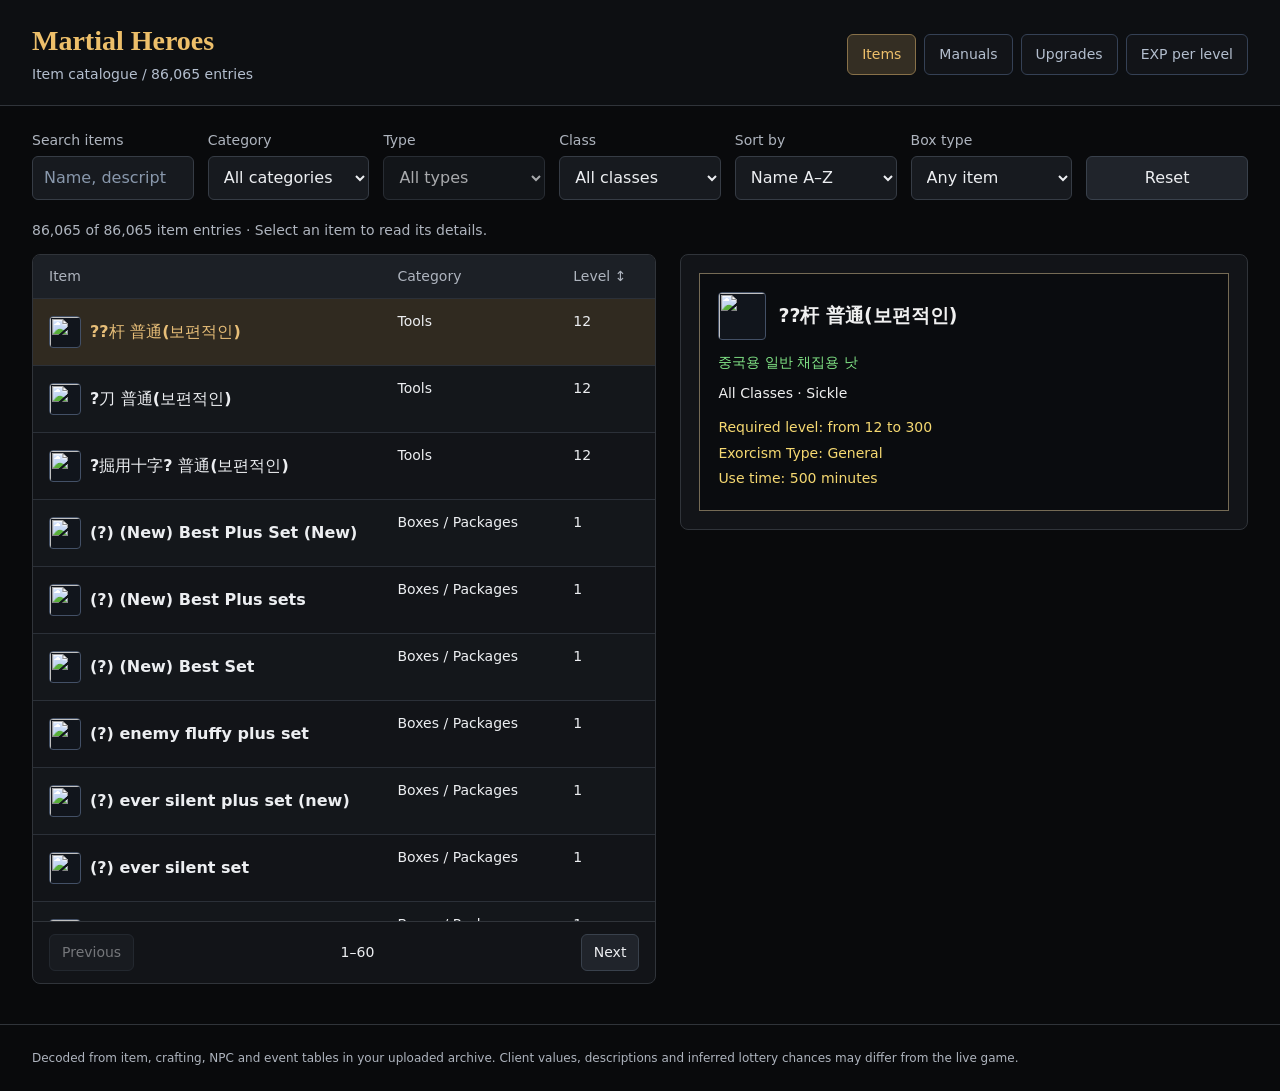
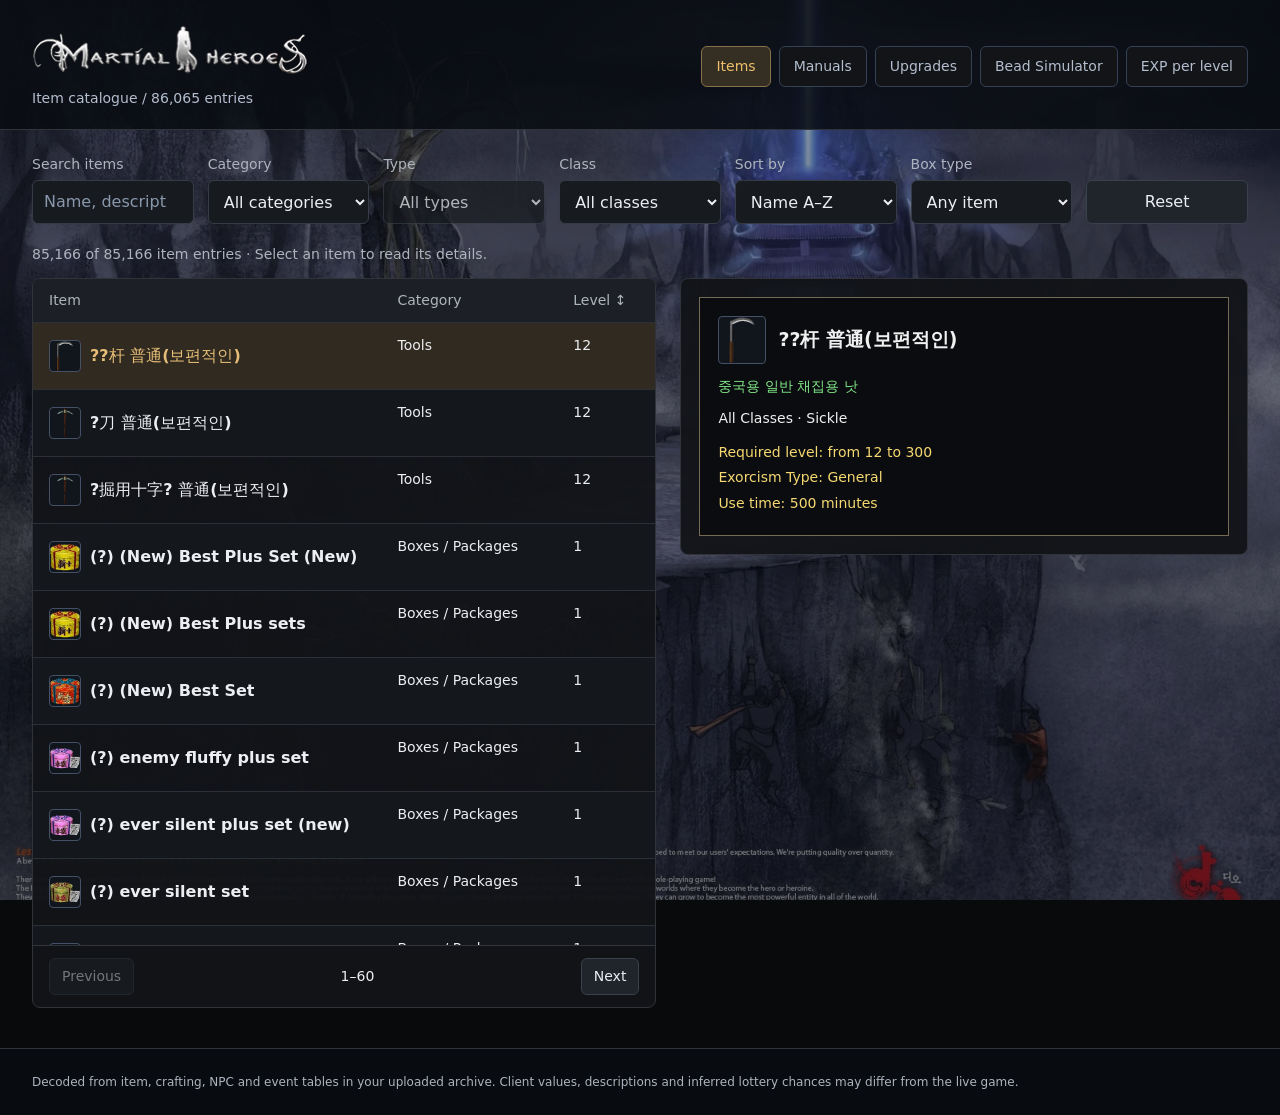
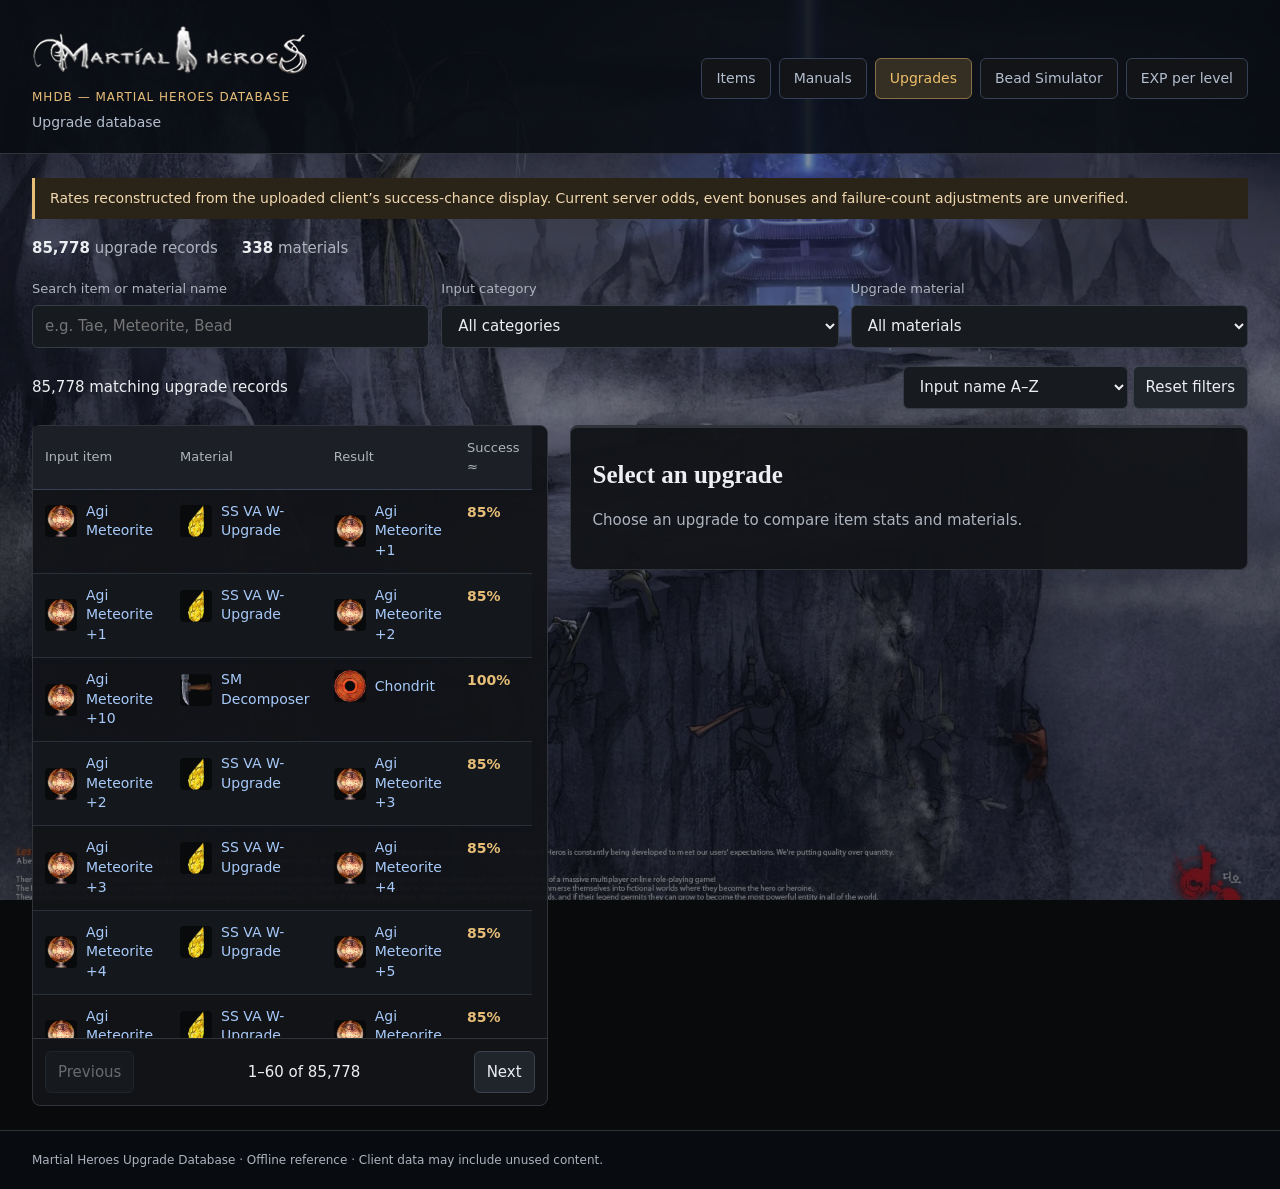
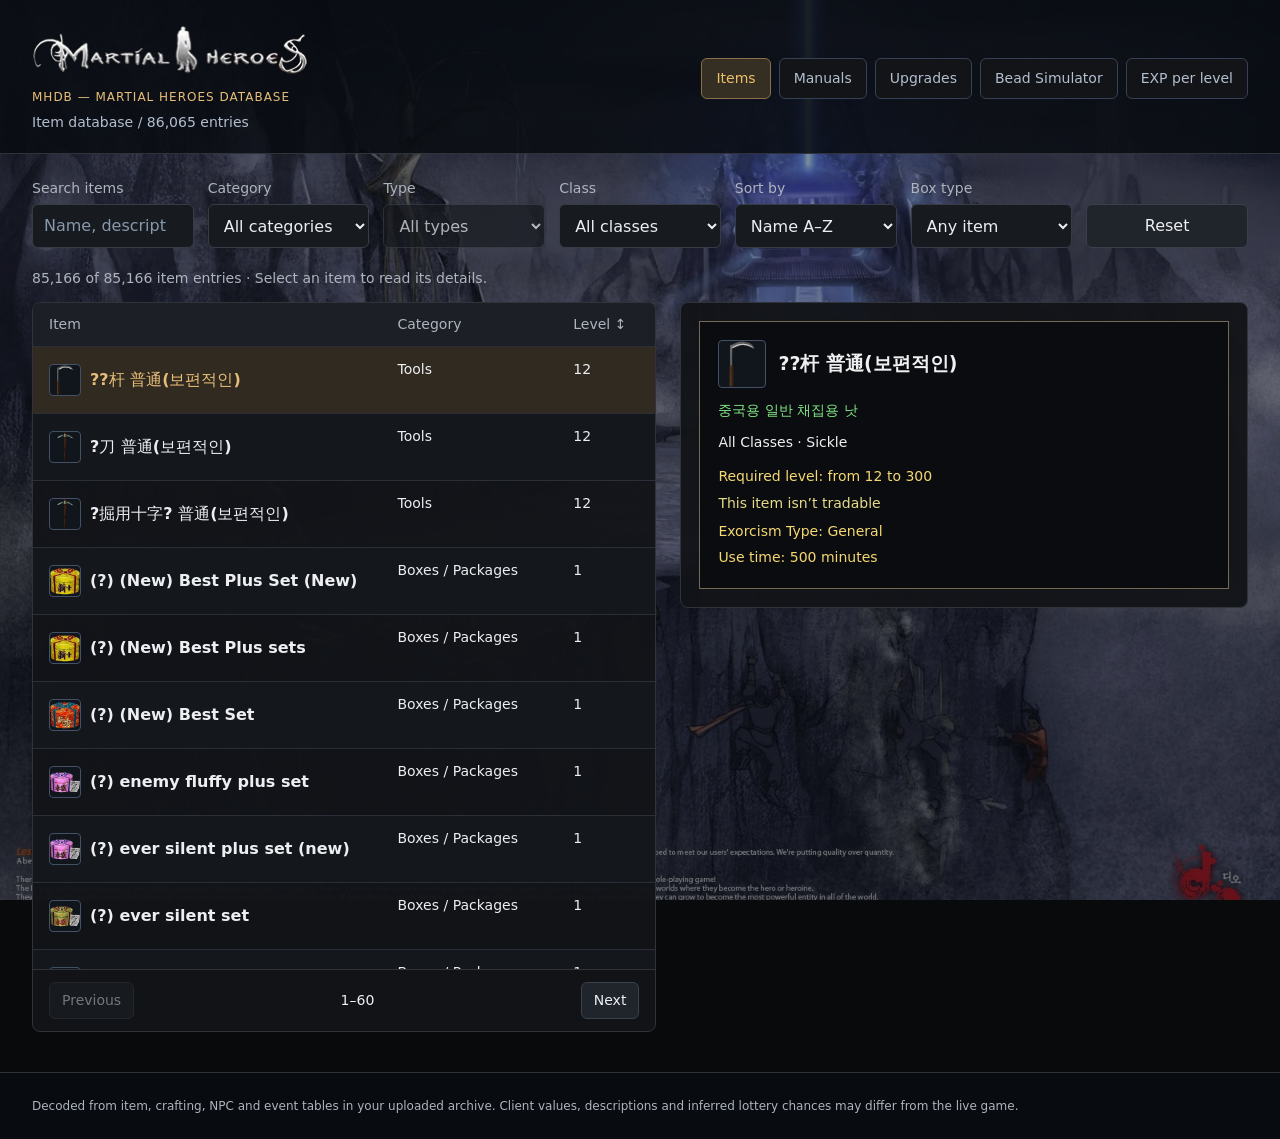
